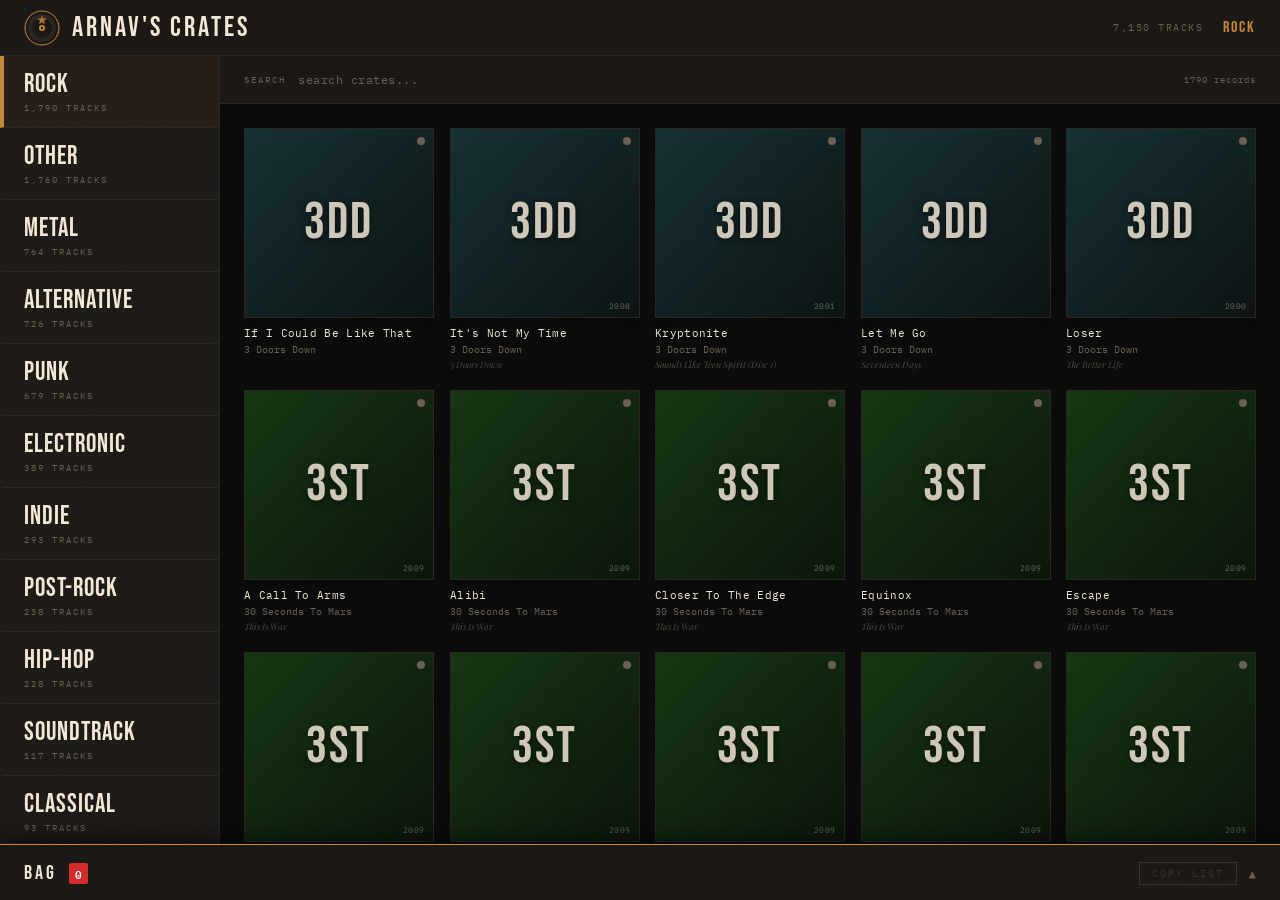
==== index.html @ 2bfa0163 "initial" ====
<!DOCTYPE html>
<html lang="en">
<head>
<meta charset="UTF-8">
<meta name="viewport" content="width=device-width, initial-scale=1.0">
<title>Arnav's Crates</title>
<link rel="preconnect" href="https://fonts.googleapis.com">
<link rel="preconnect" href="https://fonts.gstatic.com" crossorigin>
<link href="https://fonts.googleapis.com/css2?family=Bebas+Neue&family=IBM+Plex+Mono:ital,wght@0,400;0,500;0,600;1,400&family=Playfair+Display:ital@0;1&display=swap" rel="stylesheet">
<style>
*,*::before,*::after{box-sizing:border-box;margin:0;padding:0}
:root{
  --ink:#0A0A0A;
  --cream:#F2E8D5;
  --amber:#C8873A;
  --red:#D42B2B;
  --dust:#1A1714;
  --grid:#2A2520;
  --muted:#6B5F52;
  --green:#7A9E6B;
}
html,body{height:100%;overflow:hidden;background:var(--ink);color:var(--cream);font-family:'IBM Plex Mono',monospace}

/* Grain overlay */
body::before{
  content:'';position:fixed;inset:0;
  background-image:url("data:image/svg+xml,%3Csvg xmlns='http://www.w3.org/2000/svg' width='300' height='300'%3E%3Cfilter id='n'%3E%3CfeTurbulence type='fractalNoise' baseFrequency='0.75' numOctaves='4' stitchTiles='stitch'/%3E%3C/filter%3E%3Crect width='300' height='300' filter='url(%23n)' opacity='0.04'/%3E%3C/svg%3E");
  pointer-events:none;z-index:9999;opacity:.6;
}

/* LAYOUT */
#app{display:flex;flex-direction:column;height:100vh;overflow:hidden}

/* HEADER */
#header{
  height:56px;min-height:56px;
  display:flex;align-items:center;justify-content:space-between;
  padding:0 24px;border-bottom:1px solid var(--grid);
  background:var(--dust);z-index:10;flex-shrink:0;
}
#store-logo{display:flex;align-items:center;gap:12px}
#store-name{font-family:'Bebas Neue',sans-serif;font-size:28px;letter-spacing:3px;color:var(--cream);line-height:1}
#header-right{display:flex;align-items:center;gap:20px;font-size:10px;color:var(--muted);letter-spacing:1.5px;text-transform:uppercase}
#header-section{font-family:'Bebas Neue',sans-serif;font-size:16px;color:var(--amber);letter-spacing:2px}
#header-count{font-size:10px;color:var(--muted)}

/* BODY */
#body{display:flex;flex:1;overflow:hidden;min-height:0}

/* SIDEBAR */
#sidebar{
  width:220px;min-width:220px;
  background:var(--dust);border-right:1px solid var(--grid);
  overflow-y:auto;overflow-x:hidden;
  scrollbar-width:thin;scrollbar-color:var(--grid) transparent;
  flex-shrink:0;
}
#sidebar::-webkit-scrollbar{width:4px}
#sidebar::-webkit-scrollbar-thumb{background:var(--grid)}

.section-card{
  padding:16px 20px 14px;
  border-left:4px solid transparent;
  cursor:pointer;transition:all 0.15s ease;
  border-bottom:1px solid var(--grid);
  background-image:url("data:image/svg+xml,%3Csvg xmlns='http://www.w3.org/2000/svg' width='200' height='80'%3E%3Cfilter id='n'%3E%3CfeTurbulence type='fractalNoise' baseFrequency='0.9' numOctaves='3'/%3E%3C/filter%3E%3Crect width='200' height='80' filter='url(%23n)' opacity='0.025'/%3E%3C/svg%3E");
  opacity:0;transform:translateX(-12px);
}
.section-card.visible{opacity:1;transform:translateX(0);transition:opacity 0.25s ease,transform 0.25s ease,border-color 0.15s,box-shadow 0.15s,background 0.15s}
.section-card:hover{box-shadow:2px 0 12px rgba(0,0,0,.4);background:rgba(200,135,58,.04)}
.section-card.active{border-left-color:var(--amber);background:rgba(200,135,58,.06)}
.section-name{
  font-family:'Bebas Neue',sans-serif;
  font-size:clamp(18px,3vw,26px);
  line-height:1;color:var(--cream);
  letter-spacing:1px;word-break:break-all;
}
.section-count{
  font-size:9px;color:var(--muted);
  letter-spacing:2px;text-transform:uppercase;margin-top:4px;
  font-variant-numeric:tabular-nums;
}

/* MAIN */
#main{flex:1;display:flex;flex-direction:column;overflow:hidden;min-width:0}

/* SEARCH */
#search-bar{
  height:48px;min-height:48px;padding:0 24px;
  display:flex;align-items:center;gap:12px;
  border-bottom:1px solid var(--grid);background:var(--dust);flex-shrink:0;
}
#search-input{
  flex:1;background:transparent;border:none;outline:none;
  font-family:'IBM Plex Mono',monospace;font-size:12px;
  color:var(--cream);caret-color:var(--amber);
  letter-spacing:.5px;
}
#search-input::placeholder{color:var(--muted)}
#search-label{font-size:9px;color:var(--muted);letter-spacing:2px;text-transform:uppercase;flex-shrink:0}
#result-count{font-size:9px;color:var(--muted);letter-spacing:1px;flex-shrink:0}

/* GRID */
#grid-outer{flex:1;overflow-y:auto;overflow-x:hidden;scrollbar-width:thin;scrollbar-color:var(--grid) transparent}
#grid-outer::-webkit-scrollbar{width:4px}
#grid-outer::-webkit-scrollbar-thumb{background:var(--grid)}
#grid{
  display:grid;
  grid-template-columns:repeat(auto-fill,minmax(160px,1fr));
  gap:16px;padding:24px;
  transition:opacity 0.2s ease;
}
#grid.fading{opacity:0}

/* RECORD CARD */
.card{
  display:flex;flex-direction:column;cursor:pointer;
  transition:transform 0.15s ease;
  content-visibility:auto;contain-intrinsic-size:160px 210px;
}
.sleeve{
  width:100%;aspect-ratio:1/1;
  position:relative;overflow:hidden;
  border:1px solid var(--grid);
  box-shadow:0 2px 8px rgba(0,0,0,.5);
  transition:transform 0.15s ease,box-shadow 0.15s ease,border-color 0.15s ease;
}
.card:hover .sleeve{
  transform:translateY(-4px);
  box-shadow:0 8px 24px rgba(0,0,0,.7);
  border-color:var(--amber);
}
.card.selected .sleeve{
  border:2px solid var(--amber);
  box-shadow:0 0 16px rgba(200,135,58,.25);
}
.sleeve-bg{width:100%;height:100%;position:absolute;inset:0}
.sleeve-pattern{position:absolute;inset:0;opacity:.18}
.sleeve-initials{
  position:absolute;inset:0;
  display:flex;align-items:center;justify-content:center;
  font-family:'Bebas Neue',sans-serif;
  font-size:52px;color:rgba(242,232,213,.85);
  letter-spacing:2px;text-shadow:0 2px 8px rgba(0,0,0,.6);
  line-height:1;
}
.sleeve-year{
  position:absolute;bottom:6px;right:8px;
  font-family:'IBM Plex Mono',monospace;font-size:8px;
  color:rgba(242,232,213,.4);letter-spacing:.5px;
}
.quality-dot{
  position:absolute;top:8px;right:8px;
  width:8px;height:8px;border-radius:50%;
}
.selected-stamp{
  position:absolute;bottom:8px;left:8px;
  width:20px;height:20px;
  background:var(--amber);border-radius:50%;
  display:flex;align-items:center;justify-content:center;
  font-size:11px;color:var(--ink);font-weight:bold;
  opacity:0;transform:scale(0);transition:all 0.2s ease;
  box-shadow:0 1px 4px rgba(0,0,0,.4);
}
.card.selected .selected-stamp{opacity:1;transform:scale(1)}
.card-meta{padding:8px 0 4px}
.card-name{
  font-size:11px;color:var(--cream);
  white-space:nowrap;overflow:hidden;text-overflow:ellipsis;
  letter-spacing:.3px;line-height:1.4;
}
.card-artist{font-size:10px;color:var(--muted);white-space:nowrap;overflow:hidden;text-overflow:ellipsis;margin-top:2px}
.card-album{font-family:'Playfair Display',serif;font-style:italic;font-size:9px;color:var(--muted);white-space:nowrap;overflow:hidden;text-overflow:ellipsis;margin-top:2px;opacity:.7}

/* BAG TRAY */
#bag-tray{
  position:fixed;bottom:0;left:0;right:0;
  background:var(--dust);border-top:1px solid var(--amber);
  box-shadow:0 -4px 24px rgba(0,0,0,.6);
  transition:height 0.3s cubic-bezier(.4,0,.2,1);
  height:56px;z-index:100;
  display:flex;flex-direction:column;
}
#bag-tray.expanded{height:40vh;min-height:240px}
#bag-header{
  height:56px;min-height:56px;
  display:flex;align-items:center;justify-content:space-between;
  padding:0 24px;cursor:pointer;flex-shrink:0;
  user-select:none;
}
#bag-title{font-family:'Bebas Neue',sans-serif;font-size:20px;letter-spacing:3px;color:var(--cream)}
#bag-count-badge{
  background:var(--red);color:#fff;
  font-size:11px;border-radius:2px;padding:1px 6px;margin-left:8px;
  font-family:'IBM Plex Mono',monospace;font-weight:600;
  transition:transform .15s;
}
#bag-count-badge.bump{transform:scale(1.4)}
#bag-header-right{display:flex;align-items:center;gap:12px}
#copy-btn-header{
  font-family:'IBM Plex Mono',monospace;font-size:10px;
  letter-spacing:2px;text-transform:uppercase;
  border:1px solid var(--muted);color:var(--muted);
  background:transparent;padding:4px 12px;cursor:pointer;
  transition:all .15s;
}
#copy-btn-header:not(:disabled):hover{border-color:var(--amber);color:var(--amber)}
#copy-btn-header:disabled{opacity:.35;cursor:default}
#bag-expand-icon{color:var(--muted);font-size:12px;transition:transform .3s}
#bag-tray.expanded #bag-expand-icon{transform:rotate(180deg)}

#bag-body{
  flex:1;overflow:hidden;display:none;
  padding:0 24px 16px;gap:16px;
}
#bag-tray.expanded #bag-body{display:flex}
#bag-sleeves{display:flex;gap:10px;overflow-x:auto;overflow-y:hidden;align-items:flex-start;padding-bottom:4px;flex-shrink:0;scrollbar-width:thin;scrollbar-color:var(--grid) transparent}
#bag-sleeves::-webkit-scrollbar{height:3px}
#bag-sleeves::-webkit-scrollbar-thumb{background:var(--grid)}
.bag-mini{position:relative;flex-shrink:0;width:72px;height:72px;cursor:pointer}
.bag-mini-sleeve{width:72px;height:72px;border:1px solid var(--grid);position:relative;overflow:hidden}
.bag-mini-remove{
  position:absolute;top:-6px;right:-6px;
  width:18px;height:18px;border-radius:50%;
  background:var(--red);color:#fff;font-size:11px;
  display:flex;align-items:center;justify-content:center;
  cursor:pointer;z-index:2;font-weight:bold;line-height:1;
  opacity:0;transition:opacity .15s;
}
.bag-mini:hover .bag-mini-remove{opacity:1}
#bag-divider{width:1px;background:var(--grid);flex-shrink:0;margin:4px 0}
#bag-text-area{flex:1;overflow:hidden;display:flex;flex-direction:column;gap:12px;min-width:0}
#bag-preview{
  flex:1;overflow-y:auto;
  font-family:'IBM Plex Mono',monospace;font-size:10px;
  color:var(--muted);line-height:1.6;white-space:pre;
  scrollbar-width:thin;scrollbar-color:var(--grid) transparent;
}
#bag-preview::-webkit-scrollbar{width:3px}
#bag-preview::-webkit-scrollbar-thumb{background:var(--grid)}
#copy-btn-main{
  font-family:'Bebas Neue',sans-serif;font-size:18px;letter-spacing:3px;
  background:var(--amber);color:var(--ink);border:none;
  padding:10px 28px;cursor:pointer;
  transition:all .15s;flex-shrink:0;align-self:flex-start;
}
#copy-btn-main:hover{background:#d9942d;transform:translateY(-1px)}
#copy-btn-main.copied{background:#7A9E6B;color:#fff}

/* FLY ANIMATION */
.fly-clone{
  position:fixed;pointer-events:none;z-index:9998;
  border:1px solid var(--grid);overflow:hidden;
  transition:none;
}
@keyframes flyToBag{
  0%{opacity:1;transform:scale(1)}
  80%{opacity:.6}
  100%{opacity:0;transform:scale(.15)}
}

/* MOBILE */
@media(max-width:767px){
  #sidebar{
    width:100%;min-width:0;height:auto;
    display:flex;flex-direction:row;
    overflow-x:auto;overflow-y:hidden;
    border-right:none;border-bottom:1px solid var(--grid);
    min-height:unset;flex-shrink:0;
    scrollbar-width:none;
  }
  #sidebar::-webkit-scrollbar{display:none}
  #body{flex-direction:column}
  .section-card{
    padding:10px 16px;border-left:none;border-bottom:none;
    border-bottom:3px solid transparent;white-space:nowrap;flex-shrink:0;
  }
  .section-card.active{border-bottom-color:var(--amber);border-left:none}
  .section-name{font-size:14px}
  .section-count{display:none}
  #grid{grid-template-columns:repeat(2,1fr);gap:10px;padding:12px}
}

/* Scrollbar tray spacer */
#grid-spacer{height:72px}

/* Empty state */
#empty-state{
  display:none;padding:48px 24px;text-align:center;
  color:var(--muted);font-size:12px;letter-spacing:1px;
}
#empty-state.visible{display:block}
</style>
</head>
<body>
<div id="app">
  <header id="header">
    <div id="store-logo">
      <svg width="36" height="36" viewBox="0 0 36 36" fill="none" xmlns="http://www.w3.org/2000/svg">
        <circle cx="18" cy="18" r="17" fill="#1A1714" stroke="#C8873A" stroke-width="1"/>
        <circle cx="18" cy="18" r="12" fill="none" stroke="#2A2520" stroke-width="4"/>
        <circle cx="18" cy="18" r="3" fill="#C8873A"/>
        <circle cx="18" cy="18" r="1.2" fill="#0A0A0A"/>
        <path d="M18 5 L19.2 8.6 L23 8.6 L20 10.8 L21.2 14.4 L18 12.2 L14.8 14.4 L16 10.8 L13 8.6 L16.8 8.6 Z" fill="#C8873A" opacity="0.8"/>
      </svg>
      <span id="store-name">ARNAV'S CRATES</span>
    </div>
    <div id="header-right">
      <span id="header-count">7,150 tracks</span>
      <span id="header-section">ALL</span>
    </div>
  </header>
  <div id="body">
    <nav id="sidebar"></nav>
    <main id="main">
      <div id="search-bar">
        <span id="search-label">Search</span>
        <input id="search-input" type="text" placeholder="search crates..." autocomplete="off" spellcheck="false">
        <span id="result-count"></span>
      </div>
      <div id="grid-outer">
        <div id="grid"></div>
        <div id="empty-state">No records found.</div>
        <div id="grid-spacer"></div>
      </div>
    </main>
  </div>
</div>

<!-- BAG TRAY -->
<div id="bag-tray">
  <div id="bag-header">
    <div style="display:flex;align-items:center;gap:4px">
      <span id="bag-title">BAG</span>
      <span id="bag-count-badge">0</span>
    </div>
    <div id="bag-header-right">
      <button id="copy-btn-header" disabled>COPY LIST</button>
      <span id="bag-expand-icon">▲</span>
    </div>
  </div>
  <div id="bag-body">
    <div id="bag-sleeves"></div>
    <div id="bag-divider"></div>
    <div id="bag-text-area">
      <div id="bag-preview"></div>
      <button id="copy-btn-main">COPY TO CLIPBOARD</button>
    </div>
  </div>
</div>

<script>
const DATA = {"sections":["Rock","Other","Metal","Alternative","Punk","Electronic","Indie","Post-Rock","Hip-Hop","Soundtrack","Classical","Emo"],"tracks":[{"n":"1985 - Bowling for Soup","ar":null,"al":null,"g":"Other","y":null,"f":"MP3","d":193,"br":128000},{"n":"A Great Big World - I Don't Wanna Love Somebody Else","ar":null,"al":null,"g":"Other","y":null,"f":"MP3","d":166,"br":128000},{"n":"All American Rejects - Dirty Little Secret","ar":null,"al":null,"g":"Other","y":null,"f":"MP3","d":196,"br":128000},{"n":"Axwell - Ingrosso - Sun Is Shining","ar":null,"al":null,"g":"Other","y":null,"f":"MP3","d":250,"br":128000},{"n":"Back Against The Wall - Cage The Elephant","ar":null,"al":null,"g":"Other","y":null,"f":"MP3","d":228,"br":128000},{"n":"Ben Howard - Conrad","ar":null,"al":null,"g":"Other","y":null,"f":"MP3","d":361,"br":128000},{"n":"Ben Howard - Oats In The Water","ar":null,"al":null,"g":"Other","y":null,"f":"MP3","d":299,"br":128000},{"n":"Ben Howard - Promise","ar":null,"al":null,"g":"Other","y":null,"f":"MP3","d":329,"br":128000},{"n":"Birdy - The District Sleeps Alone Tonight","ar":null,"al":null,"g":"Other","y":null,"f":"MP3","d":284,"br":128000},{"n":"Blind Melon - No Rain","ar":null,"al":null,"g":"Other","y":null,"f":"MP3","d":219,"br":128000},{"n":"Blue Foundation - Eyes On Fire","ar":null,"al":null,"g":"Other","y":null,"f":"MP3","d":301,"br":128000},{"n":"Bombay Bicycle Club - Always Like This","ar":null,"al":null,"g":"Other","y":null,"f":"MP3","d":245,"br":128000},{"n":"Bon Iver - Perth","ar":null,"al":null,"g":"Other","y":null,"f":"MP3","d":262,"br":128000},{"n":"Brand New Day - Kodaline","ar":null,"al":null,"g":"Other","y":null,"f":"MP3","d":213,"br":128000},{"n":"Catfish and the Bottlemen - Homesick","ar":null,"al":null,"g":"Other","y":null,"f":"MP3","d":146,"br":128000},{"n":"Cold War Kids - First","ar":null,"al":null,"g":"Other","y":null,"f":"MP3","d":200,"br":128000},{"n":"Crystal Castles - Lovers Who Uncover","ar":null,"al":null,"g":"Other","y":null,"f":"MP3","d":312,"br":128000},{"n":"Daughter - Amsterdam","ar":null,"al":null,"g":"Other","y":null,"f":"MP3","d":243,"br":128000},{"n":"Daughter - Run","ar":null,"al":null,"g":"Other","y":null,"f":"MP3","d":245,"br":128000},{"n":"Daughter - Winter","ar":null,"al":null,"g":"Other","y":null,"f":"MP3","d":283,"br":128000},{"n":"Drew Holcomb And The Neighbors - Fire and Dynamite ft. Drew Holcomb And The Neighbors","ar":null,"al":null,"g":"Other","y":null,"f":"MP3","d":249,"br":128000},{"n":"Flake Music - Mieke","ar":null,"al":null,"g":"Other","y":null,"f":"MP3","d":171,"br":128000},{"n":"Habits (Stay High) - Tove Lo (Lyrics)","ar":null,"al":null,"g":"Other","y":null,"f":"MP3","d":205,"br":128000},{"n":"Here In Your Arms - Hellogoodbye","ar":null,"al":null,"g":"Other","y":null,"f":"MP3","d":239,"br":128000},{"n":"High Highs - Milan","ar":null,"al":null,"g":"Other","y":null,"f":"MP3","d":214,"br":128000},{"n":"High Highs - Open Season","ar":null,"al":null,"g":"Other","y":null,"f":"MP3","d":228,"br":128000},{"n":"Leagues - Walking Backwards","ar":null,"al":null,"g":"Other","y":null,"f":"MP3","d":247,"br":128000},{"n":"Lifehouse - You and Me","ar":null,"al":null,"g":"Other","y":null,"f":"MP3","d":195,"br":128000},{"n":"London Grammar -Hey Now","ar":null,"al":null,"g":"Other","y":null,"f":"MP3","d":211,"br":128000},{"n":"Longest Night-Howie Day","ar":null,"al":null,"g":"Other","y":null,"f":"MP3","d":215,"br":128000},{"n":"Low Roar - Phantoms","ar":null,"al":null,"g":"Other","y":null,"f":"MP3","d":363,"br":128000},{"n":"M83 - Ok Pal","ar":null,"al":null,"g":"Other","y":null,"f":"MP3","d":238,"br":128000},{"n":"Milky Chance - Fairytale","ar":null,"al":null,"g":"Other","y":null,"f":"MP3","d":261,"br":128000},{"n":"Ocean Wide -The Afters","ar":null,"al":null,"g":"Other","y":null,"f":"MP3","d":270,"br":128000},{"n":"Passenger - Circles","ar":null,"al":null,"g":"Other","y":null,"f":"MP3","d":193,"br":128000},{"n":"Placebo - Running Up That Hill","ar":null,"al":null,"g":"Other","y":null,"f":"MP3","d":297,"br":128000},{"n":"Soulja Boy Tell 'Em - Crank That (Travis Barker Rock Remix)","ar":null,"al":null,"g":"Other","y":null,"f":"MP3","d":243,"br":128000},{"n":"Sufjan Stevens - Casimir Pulaski Day","ar":null,"al":null,"g":"Other","y":null,"f":"MP3","d":520,"br":128000},{"n":"Sufjan Stevens - For the Widows in Paradise, for the Fatherless in Ypsilanti","ar":null,"al":null,"g":"Other","y":null,"f":"MP3","d":238,"br":128000},{"n":"The Paper Kites - Bloom","ar":null,"al":null,"g":"Other","y":null,"f":"MP3","d":210,"br":128000},{"n":"Time After Time-Angus And Julia Stone","ar":null,"al":null,"g":"Other","y":null,"f":"MP3","d":277,"br":128000},{"n":"Vancouver Sleep Clinic - Collapse","ar":null,"al":null,"g":"Other","y":null,"f":"MP3","d":221,"br":128000},{"n":"Warning Sign - Coldplay","ar":null,"al":null,"g":"Other","y":null,"f":"MP3","d":331,"br":128000},{"n":"Anti-Coke Ganpati - IN-V14-11-00332","ar":"01","al":null,"g":"Other","y":null,"f":"MP3","d":286,"br":187270},{"n":"Oil - IN-V14-11-00333","ar":"02","al":null,"g":"Other","y":null,"f":"MP3","d":204,"br":183795},{"n":"March - IN-V14-11-00334","ar":"03","al":null,"g":"Other","y":null,"f":"MP3","d":217,"br":199971},{"n":"Sweet Smile Driving - IN-V14-11-00335","ar":"04","al":null,"g":"Other","y":null,"f":"MP3","d":237,"br":182627},{"n":"Swimmer - IN-V14-11-00336","ar":"05","al":null,"g":"Other","y":null,"f":"MP3","d":218,"br":186267},{"n":"I Become I - IN-V14-11-00337","ar":"06","al":null,"g":"Other","y":null,"f":"MP3","d":210,"br":188913},{"n":"Try - IN-V14-11-00338","ar":"07","al":null,"g":"Other","y":null,"f":"MP3","d":228,"br":169002},{"n":"Clone - IN-V14-11-00339","ar":"08","al":null,"g":"Other","y":null,"f":"MP3","d":213,"br":170323},{"n":"Hilltop - IN-V14-11-00340","ar":"09","al":null,"g":"Other","y":null,"f":"MP3","d":236,"br":185025},{"n":"Racing Away","ar":"1 Giant Leap","al":"The Karma Collection Disc 2","g":"Electronic","y":2002,"f":"MP3","d":353,"br":175919},{"n":"Away From The Sun","ar":"3 Doors Down","al":"Away From The Sun","g":"Other","y":null,"f":"MP3","d":235,"br":128000},{"n":"Be Like That","ar":"3 Doors Down","al":"The Better Life","g":"Soundtrack","y":null,"f":"MP3","d":265,"br":128000},{"n":"Better Life","ar":"3 Doors Down","al":"The Better Life","g":"Other","y":null,"f":"MP3","d":187,"br":128000},{"n":"By My Side","ar":"3 Doors Down","al":"The Better Life","g":"Other","y":null,"f":"MP3","d":196,"br":128000},{"n":"Changes","ar":"3 Doors Down","al":"Away From The Sun","g":"Other","y":null,"f":"MP3","d":238,"br":128000},{"n":"Dangerous Game","ar":"3 Doors Down","al":"Away From The Sun","g":"Other","y":null,"f":"MP3","d":218,"br":128000},{"n":"Down Poison","ar":"3 Doors Down","al":"The Better Life","g":"Other","y":null,"f":"MP3","d":262,"br":128000},{"n":"Duck And Run","ar":"3 Doors Down","al":"The Better Life","g":"Other","y":null,"f":"MP3","d":230,"br":128000},{"n":"Going Down In Flames","ar":"3 Doors Down","al":"Away From The Sun","g":"Other","y":null,"f":"MP3","d":210,"br":128000},{"n":"Here By Me","ar":"3 Doors Down","al":null,"g":"Other","y":null,"f":"MP3","d":227,"br":213042},{"n":"Here Without You","ar":"3 Doors Down","al":"Away From The Sun","g":"Other","y":null,"f":"MP3","d":240,"br":128000},{"n":"I Feel You","ar":"3 Doors Down","al":"Away From The Sun","g":"Other","y":null,"f":"MP3","d":249,"br":128000},{"n":"I Had A Bad Day Again","ar":"3 Doors Down","al":null,"g":"Other","y":null,"f":"MP3","d":195,"br":128000},{"n":"If I Could Be Like That","ar":"3 Doors Down","al":null,"g":"Rock","y":null,"f":"MP3","d":267,"br":96000},{"n":"It's Not My Time","ar":"3 Doors Down","al":"3 Doors Down","g":"Rock","y":2008,"f":"MP3","d":243,"br":128000},{"n":"Kryptonite","ar":"3 Doors Down","al":"Sounds Like Teen Spirit (Disc 1)","g":"Rock","y":2001,"f":"MP3","d":236,"br":193190},{"n":"Let Me Go","ar":"3 Doors Down","al":"Seventeen Days","g":"Rock","y":null,"f":"MP3","d":235,"br":192000},{"n":"Life Of My Own","ar":"3 Doors Down","al":"The Better Life","g":"Other","y":null,"f":"MP3","d":238,"br":128000},{"n":"Loser","ar":"3 Doors Down","al":"The Better Life","g":"Rock","y":2000,"f":"MP3","d":264,"br":128000},{"n":"Not Enough","ar":"3 Doors Down","al":"The Better Life","g":"Other","y":null,"f":"MP3","d":194,"br":128000},{"n":"Running Out Of Days","ar":"3 Doors Down","al":"Away From The Sun","g":"Other","y":null,"f":"MP3","d":213,"br":128000},{"n":"Sarah Yellin'","ar":"3 Doors Down","al":"Away From The Sun","g":"Other","y":null,"f":"MP3","d":199,"br":128000},{"n":"Smack","ar":"3 Doors Down","al":"The Better Life","g":"Other","y":null,"f":"MP3","d":149,"br":128000},{"n":"So I Need You","ar":"3 Doors Down","al":"The Better Life","g":"Other","y":null,"f":"MP3","d":230,"br":128000},{"n":"Story Of a Girl","ar":"3 Doors Down","al":null,"g":"Other","y":null,"f":"MP3","d":195,"br":128000},{"n":"The Road I'm On","ar":"3 Doors Down","al":"Away From The Sun","g":"Other","y":null,"f":"MP3","d":241,"br":128000},{"n":"This Time","ar":"3 Doors Down","al":"Away From The Sun","g":"Other","y":null,"f":"MP3","d":318,"br":128000},{"n":"Ticket To Heaven","ar":"3 Doors Down","al":"Away From The Sun","g":"Other","y":null,"f":"MP3","d":209,"br":128000},{"n":"When I'm Gone","ar":"3 Doors Down","al":"Away From The Sun","g":"Other","y":null,"f":"MP3","d":257,"br":128000},{"n":"A Call To Arms","ar":"30 Seconds To Mars","al":"This Is War","g":"Rock","y":2009,"f":"MP3","d":342,"br":160000},{"n":"Alibi","ar":"30 Seconds To Mars","al":"This Is War","g":"Rock","y":2009,"f":"MP3","d":359,"br":160000},{"n":"Birth","ar":"30 Seconds to Mars","al":"Love Lust Faith + Dreams","g":"Alternative","y":2013,"f":"MP3","d":127,"br":193562},{"n":"Bright Lights","ar":"30 Seconds to Mars","al":"Love Lust Faith + Dreams","g":"Alternative","y":2013,"f":"MP3","d":291,"br":181450},{"n":"Buddha For Mary","ar":"30 Seconds To Mars","al":"30 Seconds To Mars","g":"Alternative","y":2002,"f":"MP3","d":345,"br":320000},{"n":"Capricorn (A Brand New Name)","ar":"30 Seconds To Mars","al":"30 Seconds To Mars","g":"Alternative","y":2002,"f":"MP3","d":233,"br":320000},{"n":"City of Angels","ar":"30 Seconds to Mars","al":"Love Lust Faith + Dreams","g":"Alternative","y":2013,"f":"MP3","d":302,"br":185749},{"n":"Closer To The Edge","ar":"30 Seconds To Mars","al":"This Is War","g":"Rock","y":2009,"f":"MP3","d":273,"br":160000},{"n":"Conquistador","ar":"30 Seconds to Mars","al":"Love Lust Faith + Dreams","g":"Alternative","y":2013,"f":"MP3","d":192,"br":189799},{"n":"Convergence","ar":"30 Seconds to Mars","al":"Love Lust Faith + Dreams","g":"Alternative","y":2013,"f":"MP3","d":120,"br":184977},{"n":"Depuis le Début","ar":"30 Seconds to Mars","al":"Love Lust Faith + Dreams","g":"Alternative","y":2013,"f":"MP3","d":153,"br":193852},{"n":"Do or Die","ar":"30 Seconds to Mars","al":"Love Lust Faith + Dreams","g":"Alternative","y":2013,"f":"MP3","d":247,"br":178959},{"n":"Echelon","ar":"30 Seconds To Mars","al":"30 Seconds To Mars","g":"Alternative","y":2002,"f":"MP3","d":349,"br":320000},{"n":"Edge Of The Earth","ar":"30 Seconds To Mars","al":"30 Seconds To Mars","g":"Alternative","y":2002,"f":"MP3","d":277,"br":320000},{"n":"End of All Days","ar":"30 Seconds to Mars","al":"Love Lust Faith + Dreams","g":"Alternative","y":2013,"f":"MP3","d":286,"br":190202},{"n":"End Of The Beginning","ar":"30 Seconds To Mars","al":"30 Seconds To Mars","g":"Alternative","y":2002,"f":"MP3","d":279,"br":320000},{"n":"Equinox","ar":"30 Seconds To Mars","al":"This Is War","g":"Rock","y":2009,"f":"MP3","d":266,"br":160000},{"n":"Escape","ar":"30 Seconds To Mars","al":"This Is War","g":"Rock","y":2009,"f":"MP3","d":143,"br":160000},{"n":"Fallen","ar":"30 Seconds To Mars","al":"30 Seconds To Mars","g":"Alternative","y":2002,"f":"MP3","d":299,"br":320000},{"n":"Hurricane","ar":"30 Seconds To Mars","al":"This Is War","g":"Rock","y":2009,"f":"MP3","d":372,"br":160000},{"n":"Hurricane (MTV Unplugged)","ar":"30 Seconds To Mars","al":"2002-2013","g":"Other","y":null,"f":"MP3","d":null,"br":null},{"n":"Kings And Queens","ar":"30 Seconds To Mars","al":"This Is War","g":"Rock","y":2009,"f":"MP3","d":347,"br":273223},{"n":"Night Of The Hunter","ar":"30 Seconds To Mars","al":"This Is War","g":"Rock","y":2009,"f":"MP3","d":340,"br":160000},{"n":"Night Of The Hunter (Flood Remix)","ar":"30 Seconds To Mars","al":"This Is War","g":"Rock","y":2009,"f":"MP3","d":291,"br":192000},{"n":"Northern Lights","ar":"30 Seconds to Mars","al":"Love Lust Faith + Dreams","g":"Alternative","y":2013,"f":"MP3","d":284,"br":181625},{"n":"Oblivion","ar":"30 Seconds To Mars","al":"30 Seconds To Mars","g":"Alternative","y":2002,"f":"MP3","d":209,"br":320000},{"n":"Pyres of Varanasi","ar":"30 Seconds to Mars","al":"Love Lust Faith + Dreams","g":"Alternative","y":2013,"f":"MP3","d":192,"br":192553},{"n":"Search & Destroy","ar":"30 Seconds To Mars","al":"This Is War","g":"Rock","y":2009,"f":"MP3","d":337,"br":160000},{"n":"Stranger In A Strange Land","ar":"30 Seconds To Mars","al":"This Is War","g":"Rock","y":2009,"f":"MP3","d":413,"br":160000},{"n":"The Mission","ar":"30 Seconds To Mars","al":"30 Seconds To Mars","g":"Alternative","y":2002,"f":"MP3","d":244,"br":320000},{"n":"The Race","ar":"30 Seconds to Mars","al":"Love Lust Faith + Dreams","g":"Alternative","y":2013,"f":"MP3","d":220,"br":187287},{"n":"This Is War","ar":"30 Seconds To Mars","al":"This Is War","g":"Rock","y":2009,"f":"MP3","d":327,"br":160000},{"n":"Up In The Air","ar":"30 Seconds to Mars","al":"Love Lust Faith + Dreams","g":"Alternative","y":2013,"f":"MP3","d":275,"br":189145},{"n":"Welcome To The Universe","ar":"30 Seconds To Mars","al":"30 Seconds To Mars","g":"Alternative","y":2002,"f":"MP3","d":160,"br":320000},{"n":"Year Zero","ar":"30 Seconds To Mars","al":"30 Seconds To Mars","g":"Alternative","y":2002,"f":"MP3","d":474,"br":320000},{"n":"1958 (Live at the Capitol)","ar":"A Day to Remember","al":"For Those Who Have Heart (Re-Release) (Bonus DVD)","g":"Punk","y":2008,"f":"MP3","d":255,"br":256000},{"n":"2nd Sucks","ar":"A Day to Remember","al":"What Separates Me from You","g":"Punk","y":2010,"f":"MP3","d":147,"br":320000},{"n":"A 2nd Glance","ar":"A Day to Remember","al":"Old Record (And Their Name Was Treason Re-Release)","g":"Punk","y":2008,"f":"MP3","d":173,"br":320000},{"n":"A Second Glance","ar":"A Day to Remember","al":"And Their Name Was Treason","g":"Punk","y":2005,"f":"MP3","d":173,"br":320000},{"n":"A Shot in the Dark","ar":"A Day to Remember","al":"For Those Who Have Heart","g":"Punk","y":2007,"f":"MP3","d":232,"br":320000},{"n":"A Shot in the Dark (Live at the Capitol)","ar":"A Day to Remember","al":"For Those Who Have Heart (Re-Release) (Bonus DVD)","g":"Punk","y":2008,"f":"MP3","d":251,"br":256000},{"n":"A Shot in the Dark (Live in Switzerland)","ar":"A Day to Remember","al":"Homesick (Special Edition Bonus Tracks)","g":"Punk","y":2009,"f":"MP3","d":263,"br":295869},{"n":"All I Want","ar":"A Day to Remember","al":"What Separates Me from You","g":"Punk","y":2010,"f":"MP3","d":202,"br":320000},{"n":"All Signs Point to Lauderdale","ar":"A Day to Remember","al":"What Separates Me from You","g":"Punk","y":2010,"f":"MP3","d":197,"br":320000},{"n":"Another Song About the Weekend (Acoustic)","ar":"A Day to Remember","al":"Homesick (Deluxe Edition Bonus Tracks)","g":"Punk","y":2009,"f":"MP3","d":222,"br":320000},{"n":"Another Song for the Weekend","ar":"A Day to Remember","al":"Homesick","g":"Punk","y":2009,"f":"MP3","d":225,"br":320000},{"n":"Better Off This Way","ar":"A Day to Remember","al":"What Separates Me from You","g":"Punk","y":2010,"f":"MP3","d":206,"br":320000},{"n":"Casablanca Sucked Anyways","ar":"A Day to Remember","al":"And Their Name Was Treason","g":"Punk","y":2005,"f":"MP3","d":177,"br":320000},{"n":"Colder Than My Heart, If You Can Imagine","ar":"A Day to Remember","al":"For Those Who Have Heart","g":"Punk","y":2007,"f":"MP3","d":243,"br":320000},{"n":"Fast Forward to 2012","ar":"A Day to Remember","al":"For Those Who Have Heart","g":"Punk","y":2007,"f":"MP3","d":93,"br":320000},{"n":"Fast Forward to 2012 (Live at the Capitol)","ar":"A Day to Remember","al":"For Those Who Have Heart (Re-Release) (Bonus DVD)","g":"Punk","y":2008,"f":"MP3","d":147,"br":256000},{"n":"Fast Forward to 2012 (Live in Switzerland)","ar":"A Day to Remember","al":"Homesick (Special Edition Bonus Tracks)","g":"Punk","y":2009,"f":"MP3","d":106,"br":301090},{"n":"Fast Forward to 2012 (Live in Tucson, AZ)","ar":"A Day to Remember","al":"Homesick (Bonus DVD)","g":"Punk","y":2009,"f":"MP3","d":104,"br":134869},{"n":"Have Faith in Me","ar":"A Day to Remember","al":"Homesick","g":"Punk","y":2009,"f":"MP3","d":188,"br":320000},{"n":"Heart Less","ar":"A Day to Remember","al":"Old Record (And Their Name Was Treason Re-Release)","g":"Punk","y":2008,"f":"MP3","d":173,"br":320000},{"n":"Heartless","ar":"A Day to Remember","al":"And Their Name Was Treason","g":"Punk","y":2005,"f":"MP3","d":165,"br":320000},{"n":"Heartless (Live at the Capitol)","ar":"A Day to Remember","al":"For Those Who Have Heart (Re-Release) (Bonus DVD)","g":"Punk","y":2008,"f":"MP3","d":174,"br":256000},{"n":"Here's to the Past","ar":"A Day to Remember","al":"For Those Who Have Heart","g":"Punk","y":2007,"f":"MP3","d":239,"br":320000},{"n":"Holdin' It Down for the Underground","ar":"A Day to Remember","al":"Homesick","g":"Punk","y":2009,"f":"MP3","d":203,"br":320000},{"n":"Homesick","ar":"A Day to Remember","al":"Homesick","g":"Punk","y":2009,"f":"MP3","d":236,"br":320000},{"n":"Homesick (Acoustic)","ar":"A Day to Remember","al":"Homesick (Deluxe Edition Bonus Tracks)","g":"Punk","y":2009,"f":"MP3","d":247,"br":320000},{"n":"I Heard It's the Softest Thing Ever","ar":"A Day to Remember","al":"For Those Who Have Heart","g":"Punk","y":2007,"f":"MP3","d":246,"br":320000},{"n":"I'm Made of Wax, Larry, What Are You Made Of?","ar":"A Day to Remember","al":"Homesick","g":"Punk","y":2009,"f":"MP3","d":180,"br":320000},{"n":"I'm Made of Wax, Larry, What Are You Made Of? (Live In Switzerland)","ar":"A Day to Remember","al":"Homesick (Special Edition Bonus Tracks)","g":"Punk","y":2009,"f":"MP3","d":200,"br":292541},{"n":"I'm Made of Wax, Larry, What Are You Made Of? (Live in Ventura, CA)","ar":"A Day to Remember","al":"Homesick (Bonus DVD)","g":"Punk","y":2009,"f":"MP3","d":195,"br":126452},{"n":"If I Leave","ar":"A Day to Remember","al":"What Separates Me from You","g":"Punk","y":2010,"f":"MP3","d":204,"br":320000},{"n":"If It Means a Lot to You","ar":"A Day to Remember","al":"Homesick","g":"Punk","y":2009,"f":"MP3","d":243,"br":320000},{"n":"If Looks Could Kill","ar":"A Day to Remember","al":"And Their Name Was Treason","g":"Punk","y":2005,"f":"MP3","d":198,"br":320000},{"n":"Intro","ar":"A Day to Remember","al":"And Their Name Was Treason","g":"Punk","y":2005,"f":"MP3","d":42,"br":320000},{"n":"Intro '05","ar":"A Day to Remember","al":"Old Record (And Their Name Was Treason Re-Release)","g":"Punk","y":2008,"f":"MP3","d":35,"br":320000},{"n":"It's Complicated","ar":"A Day to Remember","al":"What Separates Me from You","g":"Punk","y":2010,"f":"MP3","d":177,"br":320000},{"n":"Monument","ar":"A Day to Remember","al":"For Those Who Have Heart","g":"Punk","y":2007,"f":"MP3","d":228,"br":320000},{"n":"Monument (Live at the Capitol)","ar":"A Day to Remember","al":"For Those Who Have Heart (Re-Release) (Bonus DVD)","g":"Punk","y":2008,"f":"MP3","d":228,"br":256000},{"n":"Mr. Highway's Thinking About the End","ar":"A Day to Remember","al":"Homesick","g":"Punk","y":2009,"f":"MP3","d":255,"br":320000},{"n":"Mr. Highway's Thinking About the End (Live in Switzerland)","ar":"A Day to Remember","al":"Homesick (Special Edition Bonus Tracks)","g":"Punk","y":2009,"f":"MP3","d":238,"br":283821},{"n":"Mr. Highway's Thinking About the End (Live in Ventura, CA)","ar":"A Day to Remember","al":"Homesick (Bonus DVD)","g":"Punk","y":2009,"f":"MP3","d":229,"br":128618},{"n":"My Life for Hire","ar":"A Day to Remember","al":"Homesick","g":"Punk","y":2009,"f":"MP3","d":213,"br":320000},{"n":"My Life for Hire (Live in Las Vegas, NV)","ar":"A Day to Remember","al":"Homesick (Bonus DVD)","g":"Punk","y":2009,"f":"MP3","d":205,"br":168545},{"n":"My Life for Hire (Live in Switzerland)","ar":"A Day to Remember","al":"Homesick (Special Edition Bonus Tracks)","g":"Punk","y":2009,"f":"MP3","d":217,"br":302857},{"n":"Nineteen Fifty Eight","ar":"A Day to Remember","al":"Old Record (And Their Name Was Treason Re-Release)","g":"Punk","y":2008,"f":"MP3","d":277,"br":320000},{"n":"NJ Legion Iced Tea","ar":"A Day to Remember","al":"Homesick","g":"Punk","y":2009,"f":"MP3","d":211,"br":320000},{"n":"Out of Time","ar":"A Day to Remember","al":"What Separates Me from You","g":"Punk","y":2010,"f":"MP3","d":206,"br":320000},{"n":"Over My Head (Cable Car)","ar":"A Day to Remember","al":"Attack of the Killer B-Sides (EP)","g":"Punk","y":2010,"f":"MP3","d":211,"br":256000},{"n":"Right Where You Want Me to Be","ar":"A Day to Remember","al":"Attack of the Killer B-Sides (EP)","g":"Punk","y":2010,"f":"MP3","d":222,"br":256000},{"n":"Show 'Em the Ropes","ar":"A Day to Remember","al":"For Those Who Have Heart","g":"Punk","y":2007,"f":"MP3","d":203,"br":320000},{"n":"Since U Been Gone","ar":"A Day to Remember","al":"For Those Who Have Heart (Re-Release)","g":"Punk","y":2008,"f":"MP3","d":198,"br":320000},{"n":"Since U Been Gone (Live at the Capitol)","ar":"A Day to Remember","al":"For Those Who Have Heart (Re-Release) (Bonus DVD)","g":"Punk","y":2008,"f":"MP3","d":186,"br":256000},{"n":"Since You Been Gone","ar":"A Day to Remember","al":"Attack of the Killer B-Sides (EP)","g":"Punk","y":2010,"f":"MP3","d":198,"br":256000},{"n":"Sound the Alarm","ar":"A Day to Remember","al":"And Their Name Was Treason","g":"Punk","y":2005,"f":"MP3","d":109,"br":320000},{"n":"Sound the Alarm v.2.0","ar":"A Day to Remember","al":"Old Record (And Their Name Was Treason Re-Release)","g":"Punk","y":2008,"f":"MP3","d":108,"br":320000},{"n":"Speak of the Devil","ar":"A Day to Remember","al":"For Those Who Have Heart","g":"Punk","y":2007,"f":"MP3","d":203,"br":320000},{"n":"Start the Shooting","ar":"A Day to Remember","al":"For Those Who Have Heart","g":"Punk","y":2007,"f":"MP3","d":284,"br":320000},{"n":"Sticks & Bricks","ar":"A Day to Remember","al":"What Separates Me from You","g":"Punk","y":2010,"f":"MP3","d":196,"br":320000},{"n":"The Danger in Starting a Fire","ar":"A Day to Remember","al":"For Those Who Have Heart","g":"Punk","y":2007,"f":"MP3","d":182,"br":320000},{"n":"The Danger in Starting a Fire (Live at the Capitol)","ar":"A Day to Remember","al":"For Those Who Have Heart (Re-Release) (Bonus DVD)","g":"Punk","y":2008,"f":"MP3","d":177,"br":256000},{"n":"The Danger in Starting a Fire (Live in Orlando, FL)","ar":"A Day to Remember","al":"Homesick (Bonus DVD)","g":"Punk","y":2009,"f":"MP3","d":211,"br":115931},{"n":"The Danger in Starting a Fire (Live In Switzerland)","ar":"A Day to Remember","al":"Homesick (Special Edition Bonus Tracks)","g":"Punk","y":2009,"f":"MP3","d":236,"br":283316},{"n":"The Downfall of Us All","ar":"A Day to Remember","al":"Homesick","g":"Punk","y":2009,"f":"MP3","d":209,"br":320000},{"n":"The Downfall of Us All (Live in San Fransisco, CA)","ar":"A Day to Remember","al":"Homesick (Bonus DVD)","g":"Punk","y":2009,"f":"MP3","d":236,"br":131242},{"n":"The Downfall of Us All (Live in Switzerland)","ar":"A Day to Remember","al":"Homesick (Special Edition Bonus Tracks)","g":"Punk","y":2009,"f":"MP3","d":235,"br":296533},{"n":"The Plot to Bomb the Panhandle","ar":"A Day to Remember","al":"For Those Who Have Heart","g":"Punk","y":2007,"f":"MP3","d":243,"br":320000},{"n":"The Plot to Bomb the Panhandle (Live at the Capitol)","ar":"A Day to Remember","al":"For Those Who Have Heart (Re-Release) (Bonus DVD)","g":"Punk","y":2008,"f":"MP3","d":268,"br":256000},{"n":"The Plot to Bomb the Panhandle (Live in Switzerland)","ar":"A Day to Remember","al":"Homesick (Special Edition Bonus Tracks)","g":"Punk","y":2009,"f":"MP3","d":284,"br":300162},{"n":"The Price We Pay","ar":"A Day to Remember","al":"For Those Who Have Heart","g":"Punk","y":2007,"f":"MP3","d":163,"br":320000},{"n":"This Is the House That Doubt Built","ar":"A Day to Remember","al":"What Separates Me from You","g":"Punk","y":2010,"f":"MP3","d":210,"br":320000},{"n":"U Had Me @ Hello","ar":"A Day to Remember","al":"Old Record (And Their Name Was Treason Re-Release)","g":"Punk","y":2008,"f":"MP3","d":274,"br":320000},{"n":"U Should Have Killed Me When U Had the Chance","ar":"A Day to Remember","al":"Old Record (And Their Name Was Treason Re-Release)","g":"Punk","y":2008,"f":"MP3","d":213,"br":320000},{"n":"Welcome to the Family","ar":"A Day to Remember","al":"Homesick","g":"Punk","y":2009,"f":"MP3","d":179,"br":320000},{"n":"Why Walk on Water When We've Got Boats","ar":"A Day to Remember","al":"For Those Who Have Heart (Re-Release)","g":"Punk","y":2008,"f":"MP3","d":114,"br":320000},{"n":"Why Walk On Water When We've Got Boats (Live at the Capitol)","ar":"A Day to Remember","al":"For Those Who Have Heart (Re-Release) (Bonus DVD)","g":"Punk","y":2008,"f":"MP3","d":120,"br":256000},{"n":"You Already Know What You Are","ar":"A Day to Remember","al":"Homesick","g":"Punk","y":2009,"f":"MP3","d":87,"br":320000},{"n":"You Be Tails, I'll Be Sonic","ar":"A Day to Remember","al":"What Separates Me from You","g":"Punk","y":2010,"f":"MP3","d":227,"br":320000},{"n":"You Had Me at Hello","ar":"A Day to Remember","al":"And Their Name Was Treason","g":"Punk","y":2005,"f":"MP3","d":269,"br":320000},{"n":"You Should Have Killed Me When You Had the Chance","ar":"A Day to Remember","al":"And Their Name Was Treason","g":"Punk","y":2005,"f":"MP3","d":214,"br":320000},{"n":"You Should Have Killed Me When You Had the Chance (Live in Switzerland)","ar":"A Day to Remember","al":"Homesick (Special Edition Bonus Tracks)","g":"Punk","y":2009,"f":"MP3","d":219,"br":297569},{"n":"You Should've Killed Me When You Had the Chance","ar":"A Day to Remember","al":"For Those Who Have Heart (Re-Release)","g":"Punk","y":2008,"f":"MP3","d":220,"br":320000},{"n":"You Should've Killed Me When You Had the Chance (Live at the Capitol)","ar":"A Day to Remember","al":"For Those Who Have Heart (Re-Release) (Bonus DVD)","g":"Punk","y":2008,"f":"MP3","d":225,"br":256000},{"n":"Your Way with Words is Through Silence","ar":"A Day to Remember","al":"And Their Name Was Treason","g":"Punk","y":2005,"f":"MP3","d":233,"br":320000},{"n":"A Stranger","ar":"A Perfect Circle","al":"Thirteenth Step","g":"Metal","y":2003,"f":"MP3","d":192,"br":192000},{"n":"Annihilation","ar":"A Perfect Circle","al":"eMOTIVe","g":"Metal","y":2004,"f":"MP3","d":787,"br":32000},{"n":"Blue","ar":"A Perfect Circle","al":"Thirteenth Step","g":"Metal","y":2003,"f":"MP3","d":253,"br":192000},{"n":"Breña","ar":"A Perfect Circle","al":"Mer de Noms","g":"Metal","y":2000,"f":"MP3","d":264,"br":128000},{"n":"Counting Bodies Like Sheep to the Rhythm of the War Drums","ar":"A Perfect Circle","al":"eMOTIVe","g":"Metal","y":2004,"f":"MP3","d":401,"br":192000},{"n":"Crimes","ar":"A Perfect Circle","al":"Thirteenth Step","g":"Metal","y":2003,"f":"MP3","d":154,"br":192000},{"n":"Fiddle and the Drum","ar":"A Perfect Circle","al":"eMOTIVe","g":"Metal","y":2004,"f":"MP3","d":1070,"br":32000},{"n":"Freedom of Choice","ar":"A Perfect Circle","al":"eMOTIVe","g":"Metal","y":2004,"f":"MP3","d":1230,"br":32000},{"n":"Gimmie Gimmie Gimmie","ar":"A Perfect Circle","al":"eMOTIVe","g":"Metal","y":2004,"f":"MP3","d":1015,"br":32000},{"n":"Gravity","ar":"A Perfect Circle","al":"Thirteenth Step","g":"Metal","y":2003,"f":"MP3","d":306,"br":192000},{"n":"Imagine","ar":"A Perfect Circle","al":"eMOTIVe","g":"Metal","y":2004,"f":"MP3","d":1932,"br":32000},{"n":"Judith","ar":"A Perfect Circle","al":"Mer de Noms","g":"Metal","y":2000,"f":"MP3","d":247,"br":128000},{"n":"Let's Have a War","ar":"A Perfect Circle","al":"eMOTIVe","g":"Metal","y":2004,"f":"MP3","d":1565,"br":32000},{"n":"Lullaby","ar":"A Perfect Circle","al":"Thirteenth Step","g":"Metal","y":2003,"f":"MP3","d":121,"br":192000},{"n":"Magdalena","ar":"A Perfect Circle","al":"Mer de Noms","g":"Metal","y":2000,"f":"MP3","d":246,"br":128000},{"n":"Orestes","ar":"A Perfect Circle","al":"Mer de Noms","g":"Metal","y":2000,"f":"MP3","d":288,"br":128000},{"n":"Over","ar":"A Perfect Circle","al":"Mer de Noms","g":"Metal","y":2000,"f":"MP3","d":143,"br":128000},{"n":"Passive","ar":"A Perfect Circle","al":"eMOTIVe","g":"Metal","y":2004,"f":"MP3","d":1568,"br":32000},{"n":"Peace Love and Understanding","ar":"A Perfect Circle","al":"eMOTIVe","g":"Metal","y":2004,"f":"MP3","d":1971,"br":32000},{"n":"People Are People","ar":"A Perfect Circle","al":"eMOTIVe","g":"Metal","y":2004,"f":"MP3","d":1307,"br":32000},{"n":"Pet","ar":"A Perfect Circle","al":"Thirteenth Step","g":"Metal","y":2003,"f":"MP3","d":274,"br":192000},{"n":"Renholdër","ar":"A Perfect Circle","al":"Mer de Noms","g":"Metal","y":2000,"f":"MP3","d":144,"br":128000},{"n":"Rose","ar":"A Perfect Circle","al":"Mer de Noms","g":"Metal","y":2000,"f":"MP3","d":206,"br":128000},{"n":"Sleeping Beauty","ar":"A Perfect Circle","al":"Mer de Noms","g":"Metal","y":2000,"f":"MP3","d":250,"br":128000},{"n":"The Hollow","ar":"A Perfect Circle","al":"Mer de Noms","g":"Metal","y":2000,"f":"MP3","d":179,"br":128000},{"n":"The Noose","ar":"A Perfect Circle","al":"Thirteenth Step","g":"Metal","y":2003,"f":"MP3","d":293,"br":192000},{"n":"The Nurse Who Loved Me","ar":"A Perfect Circle","al":"Thirteenth Step","g":"Metal","y":null,"f":"MP3","d":244,"br":192000},{"n":"The Outsider","ar":"A Perfect Circle","al":"Thirteenth Step","g":"Metal","y":2003,"f":"MP3","d":246,"br":192000},{"n":"The Package","ar":"A Perfect Circle","al":"Thirteenth Step","g":"Metal","y":2003,"f":"MP3","d":460,"br":192000},{"n":"Thinking of You","ar":"A Perfect Circle","al":"Mer de Noms","g":"Metal","y":2000,"f":"MP3","d":274,"br":128000},{"n":"Thomas","ar":"A Perfect Circle","al":"Mer de Noms","g":"Metal","y":2000,"f":"MP3","d":209,"br":128000},{"n":"Vanishing","ar":"A Perfect Circle","al":"Thirteenth Step","g":"Metal","y":2003,"f":"MP3","d":291,"br":192000},{"n":"Weak and Powerless","ar":"A Perfect Circle","al":"Thirteenth Step","g":"Metal","y":2003,"f":"MP3","d":195,"br":192000},{"n":"What's Going On","ar":"A Perfect Circle","al":"eMOTIVe","g":"Metal","y":2004,"f":"MP3","d":304,"br":192000},{"n":"When the Levee Breaks","ar":"A Perfect Circle","al":"eMOTIVe","g":"Metal","y":2004,"f":"MP3","d":2265,"br":32000},{"n":"Love the Way You Lie","ar":"A Skylit Drive","al":"Punk Goes Pop 4","g":"Other","y":2011,"f":"MP3","d":297,"br":320000},{"n":"Toxic","ar":"A Static Lullaby","al":"Punk Goes Pop Vol. 2","g":"Other","y":2009,"f":"MP3","d":200,"br":192000},{"n":"\"Bombay\" Theme","ar":"A. R. Rahman","al":"Live in Dubai (Disc 1)","g":"Other","y":2000,"f":"MP3","d":218,"br":189137},{"n":"Ai Ajnabi - Dil Se","ar":"A. R. Rahman","al":"Live in Dubai (Disc 2)","g":"Other","y":2000,"f":"MP3","d":372,"br":201018},{"n":"Andha Arabikadaloram (Humma)","ar":"A. R. Rahman","al":"Live in Dubai (Disc 2)","g":"Other","y":2000,"f":"MP3","d":299,"br":205884},{"n":"Chanda Re","ar":"A. R. Rahman","al":"Live in Dubai (Disc 1)","g":"Other","y":2000,"f":"MP3","d":351,"br":204245},{"n":"Chhaiyya Chhaiyya - Dil Se","ar":"A. R. Rahman","al":"Live in Dubai (Disc 2)","g":"Other","y":2000,"f":"MP3","d":418,"br":193528},{"n":"Dil Se","ar":"A. R. Rahman","al":"Live in Dubai (Disc 1)","g":"Other","y":2000,"f":"MP3","d":412,"br":202023},{"n":"Ek Bagiya Mein Rahti Hai","ar":"A. R. Rahman","al":"Live in Dubai (Disc 1)","g":"Other","y":2000,"f":"MP3","d":400,"br":218975},{"n":"Gurus of Peace - Vande Madaram","ar":"A. R. Rahman","al":"Live in Dubai (Disc 2)","g":"Other","y":2000,"f":"MP3","d":386,"br":199375},{"n":"Hai Rama Yeh Kya Hua","ar":"A. R. Rahman","al":"Live in Dubai (Disc 1)","g":"Other","y":2000,"f":"MP3","d":480,"br":207666},{"n":"Introduction Speech & Introduction Music - Rangeela","ar":"A. R. Rahman","al":"Live in Dubai (Disc 1)","g":"Other","y":2000,"f":"MP3","d":220,"br":203431},{"n":"Jeeya Jale Jaan Jale","ar":"A. R. Rahman","al":"Live in Dubai (Disc 1)","g":"Other","y":2000,"f":"MP3","d":295,"br":207433},{"n":"Kehna Hi Kya","ar":"A. R. Rahman","al":"Live in Dubai (Disc 1)","g":"Other","y":2000,"f":"MP3","d":355,"br":195874},{"n":"Konchum Nilavu - Thiruda Thiruda","ar":"A. R. Rahman","al":"Live in Dubai (Disc 2)","g":"Other","y":2000,"f":"MP3","d":348,"br":195952},{"n":"Maa Tujhe Salaam","ar":"A. R. Rahman","al":"Live in Dubai (Disc 2)","g":"Other","y":2000,"f":"MP3","d":365,"br":192378},{"n":"Mustafa Mustafa","ar":"A. R. Rahman","al":"Live in Dubai (Disc 2)","g":"Other","y":2000,"f":"MP3","d":359,"br":208868},{"n":"Rangeela - Rangeela","ar":"A. R. Rahman","al":"Live in Dubai (Disc 2)","g":"Other","y":2000,"f":"MP3","d":330,"br":197795},{"n":"Roja","ar":"A. R. Rahman","al":"Live in Dubai (Disc 2)","g":"Other","y":2000,"f":"MP3","d":197,"br":194893},{"n":"Telephone Dhun","ar":"A. R. Rahman","al":"Live in Dubai (Disc 2)","g":"Other","y":2000,"f":"MP3","d":337,"br":218959},{"n":"Tu Bole Main Boloon","ar":"A. R. Rahman","al":"Jaane Tu... Ya Jaane Na","g":"Other","y":2008,"f":"MP3","d":275,"br":192923},{"n":"Tu Hi Re - Bombay","ar":"A. R. Rahman","al":"Live in Dubai (Disc 2)","g":"Other","y":2000,"f":"MP3","d":493,"br":196772},{"n":"Theme From Ordinary People","ar":"Academy Of St. Martin-In-The-Fields","al":"Instrumental Magic Disc 1","g":"Post-Rock","y":1991,"f":"MP3","d":295,"br":183012},{"n":"(everything i do) i do it for you","ar":"adams, bryan","al":"waking up the neighbours","g":"Rock","y":1991,"f":"MP3","d":394,"br":183957},{"n":"all i want is you","ar":"adams, bryan","al":"waking up the neighbours","g":"Rock","y":1991,"f":"MP3","d":320,"br":195041},{"n":"can't stop this thing we started","ar":"adams, bryan","al":"waking up the neighbours","g":"Rock","y":1991,"f":"MP3","d":269,"br":194415},{"n":"depend on me","ar":"adams, bryan","al":"waking up the neighbours","g":"Rock","y":1991,"f":"MP3","d":307,"br":192693},{"n":"do i have to say the words?","ar":"adams, bryan","al":"waking up the neighbours","g":"Rock","y":1991,"f":"MP3","d":371,"br":191407},{"n":"don't drop that bomb on me","ar":"adams, bryan","al":"waking up the neighbours","g":"Rock","y":1991,"f":"MP3","d":360,"br":187978},{"n":"Hey Honey - I'm Packin' You In!","ar":"adams, bryan","al":"waking up the neighbours","g":"Rock","y":1991,"f":"MP3","d":239,"br":187525},{"n":"house arrest","ar":"adams, bryan","al":"waking up the neighbours","g":"Rock","y":1991,"f":"MP3","d":237,"br":196642},{"n":"if you wanna leave me (can i come too?)","ar":"adams, bryan","al":"waking up the neighbours","g":"Rock","y":1991,"f":"MP3","d":283,"br":196205},{"n":"Is Your Mama Gonna Miss Ya?","ar":"adams, bryan","al":"waking up the neighbours","g":"Rock","y":1991,"f":"MP3","d":281,"br":194326},{"n":"not guilty","ar":"adams, bryan","al":"waking up the neighbours","g":"Rock","y":1991,"f":"MP3","d":251,"br":194738},{"n":"there will never be another tonight","ar":"adams, bryan","al":"waking up the neighbours","g":"Rock","y":1991,"f":"MP3","d":280,"br":191723},{"n":"thought i'd died and gone to heaven","ar":"adams, bryan","al":"waking up the neighbours","g":"Rock","y":1991,"f":"MP3","d":348,"br":192693},{"n":"touch the hand","ar":"adams, bryan","al":"waking up the neighbours","g":"Rock","y":1991,"f":"MP3","d":245,"br":187907},{"n":"vanishing","ar":"adams, bryan","al":"waking up the neighbours","g":"Rock","y":1991,"f":"MP3","d":303,"br":196426},{"n":"(Dulcimer Stomp) The Other Side","ar":"Aerosmith","al":"Pump","g":"Rock","y":1989,"f":"MP3","d":296,"br":194215},{"n":"(Going Down) Love In An Elevator","ar":"Aerosmith","al":"Pump","g":"Rock","y":1989,"f":"MP3","d":338,"br":195452},{"n":"(Hoodoo) Voodoo Medicine Man","ar":"Aerosmith","al":"Pump","g":"Rock","y":1989,"f":"MP3","d":279,"br":192405},{"n":"(Water Song) Janie's Got A Gun","ar":"Aerosmith","al":"Pump","g":"Rock","y":1989,"f":"MP3","d":333,"br":193485},{"n":"Don't Get Mad, Get Even","ar":"Aerosmith","al":"Pump","g":"Rock","y":1989,"f":"MP3","d":289,"br":197892},{"n":"F.I.N.E.","ar":"Aerosmith","al":"Pump","g":"Rock","y":1989,"f":"MP3","d":249,"br":190217},{"n":"Monkey On My Back","ar":"Aerosmith","al":"Pump","g":"Rock","y":1989,"f":"MP3","d":237,"br":194165},{"n":"My Girl","ar":"Aerosmith","al":"Pump","g":"Rock","y":1989,"f":"MP3","d":190,"br":194652},{"n":"What It Takes","ar":"Aerosmith","al":"Pump","g":"Rock","y":1989,"f":"MP3","d":389,"br":193239},{"n":"Young Lust","ar":"Aerosmith","al":"Pump","g":"Rock","y":1989,"f":"MP3","d":259,"br":197557},{"n":"A Long Time Listening","ar":"Agent Fresco","al":"A Long Time Listening","g":"Alternative","y":2010,"f":"M4A","d":435,"br":256000},{"n":"Tiger Veil","ar":"Agent Fresco","al":"A Long Time Listening","g":"Alternative","y":2010,"f":"M4A","d":313,"br":256000},{"n":"All Out Of Love","ar":"Air Supply","al":"Greatest Hits","g":"Rock","y":1984,"f":"MP3","d":243,"br":193358},{"n":"Chances","ar":"Air Supply","al":"Greatest Hits","g":"Rock","y":1984,"f":"MP3","d":214,"br":199961},{"n":"Even The Nights Are Better","ar":"Air Supply","al":"Greatest Hits","g":"Rock","y":1984,"f":"MP3","d":239,"br":188090},{"n":"Every Woman In The World","ar":"Air Supply","al":"Greatest Hits","g":"Rock","y":1984,"f":"MP3","d":210,"br":196191},{"n":"Here I Am","ar":"Air Supply","al":"Greatest Hits","g":"Rock","y":1984,"f":"MP3","d":230,"br":188384},{"n":"Lost In Love","ar":"Air Supply","al":"Magic Moments Disc 1","g":"Other","y":null,"f":"MP3","d":233,"br":191651},{"n":"Making Love Out Of Nothing At All","ar":"Air Supply","al":"Greatest Hits","g":"Rock","y":1984,"f":"MP3","d":343,"br":183799},{"n":"Sweet Dreams","ar":"Air Supply","al":"Greatest Hits","g":"Rock","y":1984,"f":"MP3","d":319,"br":190798},{"n":"The One That You Love","ar":"Air Supply","al":"Greatest Hits","g":"Rock","y":1984,"f":"MP3","d":259,"br":188974},{"n":"The Magnificent Seven","ar":"Al Caiola And His Orchestra","al":"Instrumental Magic Disc 1","g":"Post-Rock","y":1991,"f":"MP3","d":122,"br":197883},{"n":"Song From M*A*S*H","ar":"Al DeLory","al":"Instrumental Magic Disc 2","g":"Post-Rock","y":1991,"f":"MP3","d":150,"br":194598},{"n":"Too Sick to Pray","ar":"Alabama 3","al":"Gone in 60 Seconds","g":"Soundtrack","y":null,"f":"MP3","d":286,"br":192000},{"n":"Eye In The Sky","ar":"Alan Parsons Project","al":"Magic Moments Disc 2","g":"Other","y":null,"f":"MP3","d":228,"br":187531},{"n":"Lucifer","ar":"Alan Parsons Project","al":"Instrumental Magic Disc 2","g":"Post-Rock","y":1991,"f":"MP3","d":299,"br":193731},{"n":"Away","ar":"Alcest","al":"Shelter","g":"Other","y":2014,"f":"MP3","d":302,"br":320000},{"n":"Délivrance","ar":"Alcest","al":"Shelter","g":"Other","y":2014,"f":"MP3","d":605,"br":320000},{"n":"L'éveil des muses","ar":"Alcest","al":"Shelter","g":"Other","y":2014,"f":"MP3","d":409,"br":320000},{"n":"La nuit marche avec moi","ar":"Alcest","al":"Shelter","g":"Other","y":2014,"f":"MP3","d":298,"br":320000},{"n":"Opale","ar":"Alcest","al":"Shelter","g":"Other","y":2014,"f":"MP3","d":296,"br":320000},{"n":"Shelter","ar":"Alcest","al":"Shelter","g":"Other","y":2014,"f":"MP3","d":329,"br":320000},{"n":"Voix sereine","ar":"Alcest","al":"Shelter","g":"Other","y":2014,"f":"MP3","d":403,"br":320000},{"n":"Wings","ar":"Alcest","al":"Shelter","g":"Other","y":2014,"f":"MP3","d":92,"br":320000},{"n":"What Goes Around...","ar":"Alesana","al":"Punk Goes Pop Vol. 2","g":"Other","y":2009,"f":"MP3","d":271,"br":192000},{"n":"'97","ar":"Alkaline Trio","al":"Alkaline Trio","g":"Emo","y":2000,"f":"MP3","d":272,"br":142768},{"n":"5-3-10-4","ar":"Alkaline Trio","al":"Maybe I'll Catch Fire","g":"Punk","y":1999,"f":"MP3","d":176,"br":154905},{"n":"A Song For Julie","ar":"Alkaline Trio","al":"Other Songs","g":"Other","y":2002,"f":"MP3","d":193,"br":152445},{"n":"All On Black","ar":"Alkaline Trio","al":"Good Mourning","g":"Rock","y":2003,"f":"MP3","d":240,"br":142931},{"n":"Another Innocent Girl","ar":"Alkaline Trio","al":"From Here To Infirmary","g":"Other","y":2001,"f":"MP3","d":217,"br":158668},{"n":"Armageddon","ar":"Alkaline Trio","al":"From Here To Infirmary","g":"Other","y":2001,"f":"MP3","d":169,"br":158203},{"n":"As You Were","ar":"Alkaline Trio","al":"Goddamnit","g":"Punk","y":1998,"f":"MP3","d":131,"br":152995},{"n":"Back To Hell","ar":"Alkaline Trio","al":"Crimson","g":"Punk","y":2005,"f":"MP3","d":174,"br":156633},{"n":"Back To Hell (Matt's Home Demo)","ar":"Alkaline Trio","al":"Crimson - Deluxe Edition - Bonus Disc","g":"Punk","y":2005,"f":"MP3","d":176,"br":112729},{"n":"Bleeder","ar":"Alkaline Trio","al":"Alkaline Trio","g":"Emo","y":2000,"f":"MP3","d":270,"br":149093},{"n":"Bloodied Up","ar":"Alkaline Trio","al":"From Here To Infirmary","g":"Other","y":2001,"f":"MP3","d":171,"br":156922},{"n":"Blue Carolina","ar":"Alkaline Trio","al":"Good Mourning","g":"Rock","y":2003,"f":"MP3","d":208,"br":136600},{"n":"Blue In The Face","ar":"Alkaline Trio","al":"Good Mourning","g":"Rock","y":2003,"f":"MP3","d":182,"br":153300},{"n":"Buried","ar":"Alkaline Trio","al":"Remains","g":"Rock","y":2007,"f":"MP3","d":196,"br":153517},{"n":"Burn","ar":"Alkaline Trio","al":"Crimson","g":"Punk","y":2005,"f":"MP3","d":245,"br":157031},{"n":"Burn (Matt's Home Demo)","ar":"Alkaline Trio","al":"Crimson - Deluxe Edition - Bonus Disc","g":"Punk","y":2005,"f":"MP3","d":177,"br":94533},{"n":"Burned Is The House","ar":"Alkaline Trio","al":"Agony And Irony - Deluxe Edition - Bonus Disc","g":"Rock","y":2008,"f":"MP3","d":265,"br":153693},{"n":"Bye Bye Love","ar":"Alkaline Trio","al":"Other Songs","g":"Rock","y":2000,"f":"MP3","d":232,"br":147166},{"n":"Calling All Skeletons","ar":"Alkaline Trio","al":"Agony And Irony","g":"Punk","y":2008,"f":"MP3","d":198,"br":147065},{"n":"Children In Heat","ar":"Alkaline Trio","al":"Other Songs","g":"Rock","y":2004,"f":"MP3","d":126,"br":120089},{"n":"Clavicle","ar":"Alkaline Trio","al":"Goddamnit","g":"Punk","y":1998,"f":"MP3","d":148,"br":146210},{"n":"Continental","ar":"Alkaline Trio","al":"Good Mourning","g":"Rock","y":2003,"f":"MP3","d":208,"br":142960},{"n":"Cooking Wine","ar":"Alkaline Trio","al":"Alkaline Trio","g":"Emo","y":2000,"f":"MP3","d":138,"br":143781},{"n":"Cop","ar":"Alkaline Trio","al":"Goddamnit","g":"Punk","y":1998,"f":"MP3","d":138,"br":164808},{"n":"Crawl","ar":"Alkaline Trio","al":"From Here To Infirmary","g":"Other","y":2001,"f":"MP3","d":265,"br":159919},{"n":"Cringe","ar":"Alkaline Trio","al":"Goddamnit Redux","g":"Punk","y":2008,"f":"MP3","d":144,"br":150087},{"n":"Dead And Broken","ar":"Alkaline Trio","al":"BYO Split Series, Vol. 5 (Alkaline Trio / One Man Army)","g":"Punk","y":2004,"f":"MP3","d":129,"br":145161},{"n":"Dead End Road","ar":"Alkaline Trio","al":"Remains","g":"Rock","y":2007,"f":"MP3","d":188,"br":162059},{"n":"Dethbed","ar":"Alkaline Trio","al":"Crimson","g":"Punk","y":2005,"f":"MP3","d":183,"br":153819},{"n":"Dethbed (Demo)","ar":"Alkaline Trio","al":"Crimson - Deluxe Edition - Bonus Disc","g":"Punk","y":2005,"f":"MP3","d":176,"br":110096},{"n":"Do You Wanna Know","ar":"Alkaline Trio","al":"Agony And Irony","g":"Punk","y":2008,"f":"MP3","d":216,"br":150038},{"n":"Don't Say You Won't","ar":"Alkaline Trio","al":"Remains","g":"Rock","y":2007,"f":"MP3","d":140,"br":145401},{"n":"Donner Party (All Night)","ar":"Alkaline Trio","al":"Good Mourning","g":"Rock","y":2003,"f":"MP3","d":164,"br":145031},{"n":"Emma","ar":"Alkaline Trio","al":"Good Mourning","g":"Rock","y":2003,"f":"MP3","d":161,"br":139365},{"n":"Enjoy Your Day","ar":"Alkaline Trio","al":"Goddamnit Redux","g":"Punk","y":2008,"f":"MP3","d":137,"br":147714},{"n":"Every Thug Needs A Lady","ar":"Alkaline Trio","al":"Good Mourning","g":"Rock","y":2003,"f":"MP3","d":198,"br":139768},{"n":"Exploding Boy","ar":"Alkaline Trio","al":"Alkaline Trio","g":"Emo","y":2000,"f":"MP3","d":177,"br":147208},{"n":"Fall Victim","ar":"Alkaline Trio","al":"Crimson","g":"Punk","y":2005,"f":"MP3","d":198,"br":154964},{"n":"Fall Victim (Demo)","ar":"Alkaline Trio","al":"Crimson - Deluxe Edition - Bonus Disc","g":"Punk","y":2005,"f":"MP3","d":184,"br":122256},{"n":"Fatally Yours","ar":"Alkaline Trio","al":"Good Mourning","g":"Rock","y":2003,"f":"MP3","d":136,"br":141401},{"n":"Fine Without You","ar":"Alkaline Trio","al":"Remains","g":"Rock","y":2007,"f":"MP3","d":195,"br":165595},{"n":"Fire Down Below","ar":"Alkaline Trio","al":"Other Songs","g":"Punk","y":2007,"f":"MP3","d":222,"br":161303},{"n":"For Your Lungs Only","ar":"Alkaline Trio","al":"Alkaline Trio","g":"Emo","y":2000,"f":"MP3","d":146,"br":147539},{"n":"Fuck You Aurora","ar":"Alkaline Trio","al":"Maybe I'll Catch Fire","g":"Punk","y":1999,"f":"MP3","d":289,"br":153248},{"n":"Goodbye Forever","ar":"Alkaline Trio","al":"Alkaline Trio","g":"Emo","y":2000,"f":"MP3","d":170,"br":148840},{"n":"Halloween","ar":"Alkaline Trio","al":"Other Songs","g":"Punk","y":2002,"f":"MP3","d":190,"br":170674},{"n":"Hating Every Minute","ar":"Alkaline Trio","al":"Remains","g":"Rock","y":2007,"f":"MP3","d":183,"br":137920},{"n":"Heaven","ar":"Alkaline Trio","al":"Other Songs","g":"Other","y":2003,"f":"MP3","d":202,"br":93101},{"n":"Hell Yes","ar":"Alkaline Trio","al":"Remains","g":"Rock","y":2007,"f":"MP3","d":229,"br":160481},{"n":"Help Me","ar":"Alkaline Trio","al":"Agony And Irony","g":"Punk","y":2008,"f":"MP3","d":224,"br":145956},{"n":"I Found Away","ar":"Alkaline Trio","al":"Agony And Irony","g":"Punk","y":2008,"f":"MP3","d":240,"br":148961},{"n":"I Lied My Face Off","ar":"Alkaline Trio","al":"Alkaline Trio","g":"Emo","y":2000,"f":"MP3","d":249,"br":147589},{"n":"I Was A Prayer","ar":"Alkaline Trio","al":"Crimson","g":"Punk","y":2005,"f":"MP3","d":156,"br":149108},{"n":"I Was A Prayer (Acoustic)","ar":"Alkaline Trio","al":"Crimson - Deluxe Edition - Bonus Disc","g":"Punk","y":2005,"f":"MP3","d":174,"br":121221},{"n":"I'm Dying Tomorrow","ar":"Alkaline Trio","al":"From Here To Infirmary","g":"Other","y":2001,"f":"MP3","d":138,"br":162024},{"n":"If We Never Go Inside","ar":"Alkaline Trio","al":"Good Mourning","g":"Rock","y":2003,"f":"MP3","d":226,"br":147191},{"n":"If You Had A Bad Time","ar":"Alkaline Trio","al":"Remains","g":"Rock","y":2007,"f":"MP3","d":218,"br":142557},{"n":"In My Stomach [Bonus Track]","ar":"Alkaline Trio","al":"Agony And Irony","g":"Rock","y":null,"f":"MP3","d":233,"br":131230},{"n":"In Vein","ar":"Alkaline Trio","al":"Agony And Irony","g":"Punk","y":2008,"f":"MP3","d":236,"br":153191},{"n":"Into The Night","ar":"Alkaline Trio","al":"Agony And Irony","g":"Punk","y":2008,"f":"MP3","d":202,"br":146917},{"n":"Into The Night (Acoustic)","ar":"Alkaline Trio","al":"Agony And Irony - Deluxe Edition - Bonus Disc","g":"Rock","y":2008,"f":"MP3","d":191,"br":154882},{"n":"Jaked On Green Beers","ar":"Alkaline Trio","al":"Remains","g":"Rock","y":2007,"f":"MP3","d":207,"br":160324},{"n":"Keep 'Em Coming","ar":"Alkaline Trio","al":"Maybe I'll Catch Fire","g":"Punk","y":1999,"f":"MP3","d":250,"br":155821},{"n":"Live Young, Die Fast","ar":"Alkaline Trio","al":"Agony And Irony","g":"Punk","y":2008,"f":"MP3","d":253,"br":156009},{"n":"Live Young, Die Fast (Acoustic)","ar":"Alkaline Trio","al":"Agony And Irony - Deluxe Edition - Bonus Disc","g":"Rock","y":2008,"f":"MP3","d":198,"br":140396},{"n":"Lost And Rendered","ar":"Alkaline Trio","al":"Agony And Irony","g":"Punk","y":2008,"f":"MP3","d":202,"br":145419},{"n":"Lost And Rendered (Acoustic)","ar":"Alkaline Trio","al":"Agony And Irony - Deluxe Edition - Bonus Disc","g":"Rock","y":2008,"f":"MP3","d":193,"br":142645},{"n":"Love Love, Kiss Kiss","ar":"Alkaline Trio","al":"Agony And Irony","g":"Punk","y":2008,"f":"MP3","d":205,"br":152120},{"n":"Love Love, Kiss Kiss [Acoustic]","ar":"Alkaline Trio","al":"Agony And Irony","g":"Alternative","y":null,"f":"MP3","d":188,"br":152735},{"n":"Lucretia My Reflection","ar":"Alkaline Trio","al":"Other Songs","g":"Alternative","y":2005,"f":"MP3","d":266,"br":153083},{"n":"Madam Me","ar":"Alkaline Trio","al":"Maybe I'll Catch Fire","g":"Punk","y":1999,"f":"MP3","d":179,"br":156152},{"n":"Maybe I'll Catch Fire","ar":"Alkaline Trio","al":"Maybe I'll Catch Fire","g":"Punk","y":1999,"f":"MP3","d":187,"br":153343},{"n":"Maybe I'll Catch Fire (Acoustic)","ar":"Alkaline Trio","al":"Agony And Irony - Deluxe Edition - Bonus Disc","g":"Rock","y":2008,"f":"MP3","d":183,"br":154212},{"n":"Mercy Me","ar":"Alkaline Trio","al":"Crimson","g":"Punk","y":2005,"f":"MP3","d":169,"br":150642},{"n":"Mercy Me (Acoustic)","ar":"Alkaline Trio","al":"Crimson - Deluxe Edition - Bonus Disc","g":"Punk","y":2005,"f":"MP3","d":192,"br":122411},{"n":"Message From Kathlene","ar":"Alkaline Trio","al":"Goddamnit","g":"Punk","y":1998,"f":"MP3","d":202,"br":157119},{"n":"Metro","ar":"Alkaline Trio","al":"Remains","g":"Rock","y":2007,"f":"MP3","d":221,"br":162949},{"n":"Mr. Chainsaw","ar":"Alkaline Trio","al":"From Here To Infirmary","g":"Other","y":2001,"f":"MP3","d":185,"br":161247},{"n":"My Friend Peter","ar":"Alkaline Trio","al":"Alkaline Trio","g":"Emo","y":2000,"f":"MP3","d":134,"br":153759},{"n":"My Little Needle","ar":"Alkaline Trio","al":"Goddamnit","g":"Punk","y":1998,"f":"MP3","d":181,"br":162795},{"n":"My Standard Break From Life","ar":"Alkaline Trio","al":"Remains","g":"Rock","y":2007,"f":"MP3","d":154,"br":163113},{"n":"My Standard Break From Life (Live Acoustic)","ar":"Alkaline Trio","al":"Remains","g":"Rock","y":2007,"f":"MP3","d":162,"br":126903},{"n":"Ninety-Seven","ar":"Alkaline Trio","al":"Goddamnit Redux","g":"Punk","y":2008,"f":"MP3","d":289,"br":129053},{"n":"Nose Over Tail","ar":"Alkaline Trio","al":"Alkaline Trio","g":"Emo","y":2000,"f":"MP3","d":155,"br":158221},{"n":"Off My Mind","ar":"Alkaline Trio","al":"Other Songs","g":"Punk","y":null,"f":"MP3","d":159,"br":70365},{"n":"Old School Reasons","ar":"Alkaline Trio","al":"Remains","g":"Rock","y":2007,"f":"MP3","d":171,"br":135085},{"n":"One Hundred Stories","ar":"Alkaline Trio","al":"Good Mourning","g":"Rock","y":2003,"f":"MP3","d":220,"br":137692},{"n":"Over And Out","ar":"Alkaline Trio","al":"Agony And Irony","g":"Punk","y":2008,"f":"MP3","d":193,"br":150805},{"n":"Over And Out (Acoustic)","ar":"Alkaline Trio","al":"Agony And Irony - Deluxe Edition - Bonus Disc","g":"Rock","y":2008,"f":"MP3","d":166,"br":133200},{"n":"Over At The Frankenstein Place","ar":"Alkaline Trio","al":"Other Songs","g":"Punk","y":2003,"f":"MP3","d":151,"br":148176},{"n":"Prevent This Tragedy","ar":"Alkaline Trio","al":"Crimson","g":"Punk","y":2005,"f":"MP3","d":186,"br":163145},{"n":"Prevent This Tragedy (Demo)","ar":"Alkaline Trio","al":"Crimson - Deluxe Edition - Bonus Disc","g":"Punk","y":2005,"f":"MP3","d":220,"br":111108},{"n":"Private Eye","ar":"Alkaline Trio","al":"From Here To Infirmary","g":"Other","y":2001,"f":"MP3","d":210,"br":157639},{"n":"Queen Of Pain","ar":"Alkaline Trio","al":"Remains","g":"Rock","y":2007,"f":"MP3","d":236,"br":153246},{"n":"Radio","ar":"Alkaline Trio","al":"Maybe I'll Catch Fire","g":"Punk","y":1999,"f":"MP3","d":281,"br":146593},{"n":"Rooftops","ar":"Alkaline Trio","al":"Remains","g":"Rock","y":2007,"f":"MP3","d":135,"br":152804},{"n":"Ruin It","ar":"Alkaline Trio","al":"Agony And Irony","g":"Punk","y":2008,"f":"MP3","d":216,"br":145989},{"n":"Sadie","ar":"Alkaline Trio","al":"Remains","g":"Rock","y":2007,"f":"MP3","d":278,"br":168009},{"n":"Sadie (Acoustic)","ar":"Alkaline Trio","al":"Crimson - Deluxe Edition - Bonus Disc","g":"Punk","y":2005,"f":"MP3","d":199,"br":101304},{"n":"San Francisco","ar":"Alkaline Trio","al":"Goddamnit","g":"Punk","y":1998,"f":"MP3","d":232,"br":159462},{"n":"Settle For Satin","ar":"Alkaline Trio","al":"Crimson","g":"Punk","y":2005,"f":"MP3","d":229,"br":149535},{"n":"Settle For Satin (Demo)","ar":"Alkaline Trio","al":"Crimson - Deluxe Edition - Bonus Disc","g":"Punk","y":2005,"f":"MP3","d":211,"br":135309},{"n":"She Took Him To The Lake","ar":"Alkaline Trio","al":"Maybe I'll Catch Fire","g":"Punk","y":1999,"f":"MP3","d":160,"br":154276},{"n":"Sleepyhead","ar":"Alkaline Trio","al":"Maybe I'll Catch Fire","g":"Punk","y":1999,"f":"MP3","d":236,"br":155455},{"n":"Smoke","ar":"Alkaline Trio","al":"Crimson","g":"Punk","y":2005,"f":"MP3","d":179,"br":153943},{"n":"Smoke (Demo)","ar":"Alkaline Trio","al":"Crimson - Deluxe Edition - Bonus Disc","g":"Punk","y":2005,"f":"MP3","d":187,"br":122981},{"n":"Snake Oil Tanker","ar":"Alkaline Trio","al":"Alkaline Trio","g":"Emo","y":2000,"f":"MP3","d":82,"br":140214},{"n":"Sorry About That","ar":"Alkaline Trio","al":"Goddamnit Redux","g":"Punk","y":2008,"f":"MP3","d":203,"br":151259},{"n":"Southern Rock","ar":"Alkaline Trio","al":"Goddamnit","g":"Punk","y":1998,"f":"MP3","d":185,"br":155617},{"n":"Steamer Trunk","ar":"Alkaline Trio","al":"From Here To Infirmary","g":"Other","y":2001,"f":"MP3","d":170,"br":160302},{"n":"Stupid Kid","ar":"Alkaline Trio","al":"From Here To Infirmary","g":"Other","y":2001,"f":"MP3","d":143,"br":160746},{"n":"Sun Dials","ar":"Alkaline Trio","al":"Alkaline Trio","g":"Emo","y":2000,"f":"MP3","d":223,"br":156857},{"n":"Sundials","ar":"Alkaline Trio","al":"Goddamnit Redux","g":"Punk","y":2008,"f":"MP3","d":264,"br":145333},{"n":"Take Lots With Alcohol","ar":"Alkaline Trio","al":"From Here To Infirmary","g":"Other","y":2001,"f":"MP3","d":193,"br":159350},{"n":"The Poison","ar":"Alkaline Trio","al":"Crimson","g":"Punk","y":2005,"f":"MP3","d":124,"br":160966},{"n":"The Poison (Demo)","ar":"Alkaline Trio","al":"Crimson - Deluxe Edition - Bonus Disc","g":"Punk","y":2005,"f":"MP3","d":99,"br":122637},{"n":"This Could Be Love","ar":"Alkaline Trio","al":"Good Mourning","g":"Rock","y":2003,"f":"MP3","d":226,"br":143798},{"n":"This is Getting Over You","ar":"Alkaline Trio","al":"Alkaline Trio","g":"Emo","y":2000,"f":"MP3","d":287,"br":148386},{"n":"Time To Waste","ar":"Alkaline Trio","al":"Crimson","g":"Punk","y":2005,"f":"MP3","d":251,"br":159214},{"n":"Time To Waste (Acoustic)","ar":"Alkaline Trio","al":"Crimson - Deluxe Edition - Bonus Disc","g":"Punk","y":2005,"f":"MP3","d":261,"br":126240},{"n":"Time To Waste (Demo)","ar":"Alkaline Trio","al":"Crimson - Deluxe Edition - Bonus Disc","g":"Punk","y":2005,"f":"MP3","d":204,"br":147965},{"n":"Trouble Breathing","ar":"Alkaline Trio","al":"Goddamnit Redux","g":"Punk","y":2008,"f":"MP3","d":235,"br":152159},{"n":"Trucks And Trains","ar":"Alkaline Trio","al":"From Here To Infirmary","g":"Other","y":2001,"f":"MP3","d":196,"br":158313},{"n":"Tuck Me In","ar":"Alkaline Trio","al":"Maybe I'll Catch Fire","g":"Punk","y":1999,"f":"MP3","d":159,"br":154316},{"n":"Wait For The Blackout","ar":"Alkaline Trio","al":"Remains","g":"Rock","y":2007,"f":"MP3","d":208,"br":148574},{"n":"Warbrain","ar":"Alkaline Trio","al":"Remains","g":"Rock","y":2007,"f":"MP3","d":148,"br":155958},{"n":"Wash Away","ar":"Alkaline Trio","al":"Other Songs","g":"Punk","y":2005,"f":"MP3","d":208,"br":173293},{"n":"We Can Never Break Up","ar":"Alkaline Trio","al":"Remains","g":"Rock","y":2007,"f":"MP3","d":190,"br":153160},{"n":"We've Had Enough","ar":"Alkaline Trio","al":"Good Mourning","g":"Rock","y":2003,"f":"MP3","d":171,"br":141439},{"n":"Weak Week","ar":"Alkaline Trio","al":"Goddamnit Redux","g":"Punk","y":2008,"f":"MP3","d":161,"br":117484},{"n":"While You're Waiting","ar":"Alkaline Trio","al":"Remains","g":"Rock","y":2007,"f":"MP3","d":246,"br":152072},{"n":"You're Dead","ar":"Alkaline Trio","al":"From Here To Infirmary","g":"Other","y":2001,"f":"MP3","d":230,"br":157760},{"n":"You've Got So Far To Go","ar":"Alkaline Trio","al":"Maybe I'll Catch Fire","g":"Punk","y":1999,"f":"MP3","d":194,"br":155545},{"n":"Your Neck","ar":"Alkaline Trio","al":"Crimson","g":"Punk","y":2005,"f":"MP3","d":195,"br":152308},{"n":"Your Neck (Demo)","ar":"Alkaline Trio","al":"Crimson - Deluxe Edition - Bonus Disc","g":"Punk","y":2005,"f":"MP3","d":194,"br":107189},{"n":"Yeah 3X","ar":"Allstar Weekend","al":"Punk Goes Pop 4","g":"Other","y":2011,"f":"MP3","d":238,"br":320000},{"n":"Bloodflood","ar":"Alt-J","al":"An Awesome Wave","g":"Alternative","y":2012,"f":"MP3","d":249,"br":237734},{"n":"Breezeblocks","ar":"Alt-J","al":"An Awesome Wave","g":"Alternative","y":2012,"f":"MP3","d":227,"br":237879},{"n":"Dancing In The Moonlight","ar":"Alt-J","al":"An Awsome Wave","g":"Alternative","y":null,"f":"MP3","d":156,"br":128000},{"n":"Tessellate","ar":"Alt-J","al":"An Awesome Wave","g":"Alternative","y":2012,"f":"MP3","d":182,"br":238734},{"n":"Biggest Part Of Me","ar":"Ambrosia","al":"Magic Moments Disc 2","g":"Other","y":null,"f":"MP3","d":251,"br":190358},{"n":"I Need You","ar":"America","al":"Magic Moments Disc 2","g":"Other","y":null,"f":"MP3","d":187,"br":195175},{"n":"Ammalis","ar":"Amiina","al":"Seoul EP","g":"Other","y":2006,"f":"MP3","d":176,"br":256000},{"n":"Bláfeldur","ar":"Amiina","al":"Kurr","g":"Other","y":2007,"f":"MP3","d":177,"br":256000},{"n":"Boga","ar":"Amiina","al":"Kurr","g":"Other","y":2007,"f":"MP3","d":550,"br":256000},{"n":"Glámur","ar":"Amiina","al":"Kurr","g":"Other","y":2007,"f":"MP3","d":350,"br":256000},{"n":"Hilli","ar":"Amiina","al":"Kurr","g":"Other","y":2007,"f":"MP3","d":188,"br":256000},{"n":"Kolapot","ar":"Amiina","al":"Kurr","g":"Other","y":2007,"f":"MP3","d":279,"br":256000},{"n":"Lóri","ar":"Amiina","al":"Kurr","g":"Other","y":2007,"f":"MP3","d":254,"br":256000},{"n":"Lúpína","ar":"Amiina","al":"Kurr","g":"Other","y":2007,"f":"MP3","d":76,"br":256000},{"n":"Rugla","ar":"Amiina","al":"Kurr","g":"Other","y":2007,"f":"MP3","d":239,"br":256000},{"n":"Saga","ar":"Amiina","al":"Kurr","g":"Other","y":2007,"f":"MP3","d":41,"br":256000},{"n":"Seoul","ar":"Amiina","al":"Kurr","g":"Other","y":2007,"f":"MP3","d":416,"br":256000},{"n":"Sexfaldur","ar":"Amiina","al":"Kurr","g":"Other","y":2007,"f":"MP3","d":287,"br":256000},{"n":"Sogg","ar":"Amiina","al":"Kurr","g":"Other","y":2007,"f":"MP3","d":170,"br":256000},{"n":"Ugla","ar":"Amiina","al":"Seoul EP","g":"Other","y":2006,"f":"MP3","d":239,"br":256000},{"n":"Bláskjár","ar":"Amina","al":"Animamina","g":"Other","y":2004,"f":"MP3","d":200,"br":192000},{"n":"Fjarskanistan","ar":"Amina","al":"Animamina","g":"Other","y":2004,"f":"MP3","d":389,"br":192000},{"n":"Hemipode","ar":"Amina","al":"Animamina","g":"Other","y":2004,"f":"MP3","d":269,"br":192000},{"n":"Skakka","ar":"Amina","al":"Animamina","g":"Other","y":2004,"f":"MP3","d":253,"br":192000},{"n":"Ask Me","ar":"Amy Grant","al":"Heart in Motion","g":"Other","y":1991,"f":"MP3","d":233,"br":190729},{"n":"Baby Baby","ar":"Amy Grant","al":"Heart in Motion","g":"Other","y":1991,"f":"MP3","d":237,"br":198905},{"n":"Every Heartbeat","ar":"Amy Grant","al":"Heart in Motion","g":"Other","y":1991,"f":"MP3","d":213,"br":193230},{"n":"Galileo","ar":"Amy Grant","al":"Heart in Motion","g":"Other","y":1991,"f":"MP3","d":260,"br":201924},{"n":"Good For Me","ar":"Amy Grant","al":"Heart in Motion","g":"Other","y":1991,"f":"MP3","d":239,"br":196135},{"n":"Hats","ar":"Amy Grant","al":"Heart in Motion","g":"Other","y":1991,"f":"MP3","d":249,"br":195187},{"n":"Hope Set High","ar":"Amy Grant","al":"Heart in Motion","g":"Other","y":1991,"f":"MP3","d":168,"br":188572},{"n":"How Can We See That Far","ar":"Amy Grant","al":"Heart in Motion","g":"Other","y":1991,"f":"MP3","d":266,"br":189594},{"n":"I Will Remember You","ar":"Amy Grant","al":"Heart in Motion","g":"Other","y":1991,"f":"MP3","d":300,"br":200314},{"n":"Love Me Tender","ar":"Amy Grant","al":"Honeymoon In Vegas","g":"Soundtrack","y":1992,"f":"MP3","d":232,"br":182945},{"n":"That's What Love Is For","ar":"Amy Grant","al":"Heart in Motion","g":"Other","y":1991,"f":"MP3","d":257,"br":190599},{"n":"You're Not Alone","ar":"Amy Grant","al":"Heart in Motion","g":"Other","y":1991,"f":"MP3","d":229,"br":198306},{"n":"Enjoy The Silence","ar":"Anberlin","al":"Punk Goes 90's","g":"Punk","y":null,"f":"MP3","d":212,"br":128015},{"n":"Big Thinks Do Remarkable","ar":"And So I Watch You From Afar","al":"BIRP! Best of 2013","g":"Indie","y":2013,"f":"MP3","d":231,"br":128000},{"n":"Am I Wrong (feat. ScHoolboy Q)","ar":"Anderson Paak","al":"Malibu","g":"Hip-Hop","y":2016,"f":"MP3","d":253,"br":320000},{"n":"Celebrate","ar":"Anderson Paak","al":"Malibu","g":"Hip-Hop","y":2016,"f":"MP3","d":226,"br":320000},{"n":"Come Down","ar":"Anderson Paak","al":"Malibu","g":"Hip-Hop","y":2016,"f":"MP3","d":176,"br":320000},{"n":"Heart Don't Stand a Chance","ar":"Anderson Paak","al":"Malibu","g":"Hip-Hop","y":2016,"f":"MP3","d":312,"br":320000},{"n":"Light Weight (feat. The Free Nationals United Fellowship Choir)","ar":"Anderson Paak","al":"Malibu","g":"Hip-Hop","y":2016,"f":"MP3","d":206,"br":320000},{"n":"Parking Lot","ar":"Anderson Paak","al":"Malibu","g":"Hip-Hop","y":2016,"f":"MP3","d":234,"br":320000},{"n":"Put Me Thru","ar":"Anderson Paak","al":"Malibu","g":"Hip-Hop","y":2016,"f":"MP3","d":160,"br":320000},{"n":"Room in Here (feat. The Game)","ar":"Anderson Paak","al":"Malibu","g":"Hip-Hop","y":2016,"f":"MP3","d":239,"br":320000},{"n":"Silicon Valley","ar":"Anderson Paak","al":"Malibu","g":"Hip-Hop","y":2016,"f":"MP3","d":244,"br":320000},{"n":"The Bird","ar":"Anderson Paak","al":"Malibu","g":"Hip-Hop","y":2016,"f":"MP3","d":217,"br":320000},{"n":"The Dreamer (feat. Talib Kweli & Timan Family Choir)","ar":"Anderson Paak","al":"Malibu","g":"Hip-Hop","y":2016,"f":"MP3","d":339,"br":320000},{"n":"The Season | Carry Me","ar":"Anderson Paak","al":"Malibu","g":"Hip-Hop","y":2016,"f":"MP3","d":328,"br":320000},{"n":"The Waters (feat. BJ the Chicago Kid)","ar":"Anderson Paak","al":"Malibu","g":"Hip-Hop","y":2016,"f":"MP3","d":174,"br":320000},{"n":"Water Fall (Interluuube)","ar":"Anderson Paak","al":"Malibu","g":"Hip-Hop","y":2016,"f":"MP3","d":118,"br":320000},{"n":"Without You (feat. Rapsody)","ar":"Anderson Paak","al":"Malibu","g":"Hip-Hop","y":2016,"f":"MP3","d":199,"br":320000},{"n":"Your Prime","ar":"Anderson Paak","al":"Malibu","g":"Hip-Hop","y":2016,"f":"MP3","d":237,"br":320000},{"n":"In My Veins","ar":"Andrew Belle","al":"In My Veins","g":"Rock","y":null,"f":"MP3","d":319,"br":128000},{"n":"A Little's Enough","ar":"Angels And Airwaves","al":"We Don't Need To Whisper","g":"Rock","y":2006,"f":"MP3","d":285,"br":320000},{"n":"Breathe","ar":"Angels And Airwaves","al":"I-Empire","g":"Punk","y":2007,"f":"MP3","d":333,"br":320000},{"n":"Call To Arms","ar":"Angels And Airwaves","al":"I-Empire","g":"Punk","y":2007,"f":"MP3","d":305,"br":320000},{"n":"Clever Love","ar":"Angels and Airwaves","al":"Love","g":"Rock","y":2010,"f":"MP3","d":267,"br":192000},{"n":"Distraction","ar":"Angels And Airwaves","al":"We Don't Need To Whisper","g":"Rock","y":2006,"f":"MP3","d":336,"br":320000},{"n":"Do It For Me Now","ar":"Angels And Airwaves","al":"We Don't Need To Whisper","g":"Rock","y":2006,"f":"MP3","d":273,"br":320000},{"n":"Epic Holiday","ar":"Angels and Airwaves","al":"Love","g":"Rock","y":2010,"f":"MP3","d":278,"br":192000},{"n":"Et Ducit Mundum Per Luce","ar":"Angels and Airwaves","al":"Love","g":"Rock","y":2010,"f":"MP3","d":154,"br":192000},{"n":"Everything's Magic","ar":"Angels And Airwaves","al":"I-Empire","g":"Punk","y":2007,"f":"MP3","d":231,"br":320000},{"n":"Good Day","ar":"Angels And Airwaves","al":"We Don't Need To Whisper","g":"Rock","y":2006,"f":"MP3","d":270,"br":320000},{"n":"Hallucinations","ar":"Angels and Airwaves","al":"Love","g":"Rock","y":2010,"f":"MP3","d":279,"br":192000},{"n":"Heaven","ar":"Angels And Airwaves","al":"I-Empire","g":"Punk","y":2007,"f":"MP3","d":398,"br":320000},{"n":"It Hurts","ar":"Angels And Airwaves","al":"We Don't Need To Whisper","g":"Rock","y":2006,"f":"MP3","d":254,"br":320000},{"n":"Jumping Rooftops","ar":"Angels And Airwaves","al":"I-Empire","g":"Punk","y":2007,"f":"MP3","d":44,"br":320000},{"n":"Letters To God, Part II","ar":"Angels and Airwaves","al":"Love","g":"Rock","y":2010,"f":"MP3","d":246,"br":192000},{"n":"Lifeline","ar":"Angels And Airwaves","al":"I-Empire","g":"Punk","y":2007,"f":"MP3","d":255,"br":320000},{"n":"Love Like Rockets","ar":"Angels And Airwaves","al":"I-Empire","g":"Punk","y":2007,"f":"MP3","d":290,"br":320000},{"n":"Rite Of Spring","ar":"Angels And Airwaves","al":"I-Empire","g":"Punk","y":2007,"f":"MP3","d":262,"br":320000},{"n":"Secret Crowds","ar":"Angels And Airwaves","al":"I-Empire","g":"Punk","y":2007,"f":"MP3","d":302,"br":320000},{"n":"Shove","ar":"Angels and Airwaves","al":"Love","g":"Rock","y":2010,"f":"MP3","d":394,"br":192000},{"n":"Sirens","ar":"Angels And Airwaves","al":"I-Empire","g":"Punk","y":2007,"f":"MP3","d":259,"br":320000},{"n":"Some Origins Of Fire","ar":"Angels and Airwaves","al":"Love","g":"Rock","y":2010,"f":"MP3","d":320,"br":192000},{"n":"Soul Survivor (...2012)","ar":"Angels and Airwaves","al":"Love","g":"Rock","y":2010,"f":"MP3","d":244,"br":192000},{"n":"Star Of Bethlehem","ar":"Angels And Airwaves","al":"I-Empire","g":"Punk","y":2007,"f":"MP3","d":127,"br":320000},{"n":"Start The Machine","ar":"Angels And Airwaves","al":"We Don't Need To Whisper","g":"Rock","y":2006,"f":"MP3","d":250,"br":320000},{"n":"The Adventure","ar":"Angels And Airwaves","al":"We Don't Need To Whisper","g":"Rock","y":2006,"f":"MP3","d":312,"br":320000},{"n":"The Flight Of Apollo","ar":"Angels and Airwaves","al":"Love","g":"Rock","y":2010,"f":"MP3","d":375,"br":192000},{"n":"The Gift","ar":"Angels And Airwaves","al":"We Don't Need To Whisper","g":"Rock","y":2006,"f":"MP3","d":302,"br":320000},{"n":"The Moon-Atomic (...Fragments And Fictions)","ar":"Angels and Airwaves","al":"Love","g":"Rock","y":2010,"f":"MP3","d":377,"br":192000},{"n":"The War","ar":"Angels And Airwaves","al":"We Don't Need To Whisper","g":"Rock","y":2006,"f":"MP3","d":307,"br":320000},{"n":"True Love","ar":"Angels And Airwaves","al":"I-Empire","g":"Punk","y":2007,"f":"MP3","d":368,"br":320000},{"n":"Valkyrie Missile","ar":"Angels And Airwaves","al":"We Don't Need To Whisper","g":"Rock","y":2006,"f":"MP3","d":399,"br":320000},{"n":"Young London","ar":"Angels and Airwaves","al":"Love","g":"Rock","y":2010,"f":"MP3","d":303,"br":192000},{"n":"Big Jet Plane","ar":"Angus and Julia Stone","al":null,"g":"Other","y":null,"f":"MP3","d":245,"br":128000},{"n":"For You","ar":"Angus And Julia Stone","al":"Down The Way","g":"Indie","y":null,"f":"MP3","d":320,"br":128000},{"n":"Air Chrysalis","ar":"Animals as Leaders","al":"The Joy of Motion","g":"Metal","y":2014,"f":"MP3","d":305,"br":320000},{"n":"Another Year","ar":"Animals as Leaders","al":"The Joy of Motion","g":"Metal","y":2014,"f":"MP3","d":230,"br":320000},{"n":"Crescent","ar":"Animals as Leaders","al":"The Joy of Motion","g":"Metal","y":2014,"f":"MP3","d":263,"br":320000},{"n":"Ka$cade","ar":"Animals as Leaders","al":"The Joy of Motion","g":"Metal","y":2014,"f":"MP3","d":323,"br":320000},{"n":"Lippincott","ar":"Animals as Leaders","al":"The Joy of Motion","g":"Metal","y":2014,"f":"MP3","d":262,"br":320000},{"n":"Mind-Spun","ar":"Animals as Leaders","al":"The Joy of Motion","g":"Metal","y":2014,"f":"MP3","d":275,"br":320000},{"n":"Nephele","ar":"Animals as Leaders","al":"The Joy of Motion","g":"Metal","y":2014,"f":"MP3","d":271,"br":320000},{"n":"Para Mexer","ar":"Animals as Leaders","al":"The Joy of Motion","g":"Metal","y":2014,"f":"MP3","d":269,"br":320000},{"n":"Physical Education","ar":"Animals as Leaders","al":"The Joy of Motion","g":"Metal","y":2014,"f":"MP3","d":280,"br":320000},{"n":"The Future That Awaited Me","ar":"Animals as Leaders","al":"The Joy of Motion","g":"Metal","y":2014,"f":"MP3","d":273,"br":320000},{"n":"The Woven Web","ar":"Animals as Leaders","al":"The Joy of Motion","g":"Metal","y":2014,"f":"MP3","d":247,"br":320000},{"n":"Tooth and Claw","ar":"Animals as Leaders","al":"The Joy of Motion","g":"Metal","y":2014,"f":"MP3","d":263,"br":320000},{"n":"Dreamer","ar":"Anup Sastry","al":"Titan","g":"Other","y":2014,"f":"MP3","d":308,"br":320000},{"n":"Pariah (feat. Nicholas Llerandi)","ar":"Anup Sastry","al":"Titan","g":"Other","y":2014,"f":"MP3","d":419,"br":320000},{"n":"Perspective","ar":"Anup Sastry","al":"Titan","g":"Other","y":2014,"f":"MP3","d":289,"br":320000},{"n":"Titan","ar":"Anup Sastry","al":"Titan","g":"Other","y":2014,"f":"MP3","d":383,"br":320000},{"n":"Stop the Rock / Apollo 440","ar":"Apollo 440","al":"Gone in 60 Seconds","g":"Soundtrack","y":2000,"f":"MP3","d":213,"br":192000},{"n":"A Portrait for the Deceased","ar":"Architects","al":"Nightmares","g":"Punk","y":2006,"f":"MP3","d":263,"br":320000},{"n":"Always","ar":"Architects","al":"Ruin","g":"Punk","y":2007,"f":"MP3","d":251,"br":320000},{"n":"An Open Letter to Myself (Demo)","ar":"Architects","al":"The Here and Now Sessions","g":"Punk","y":2011,"f":"MP3","d":309,"br":128000},{"n":"Broken Clocks","ar":"Architects","al":"Ruin","g":"Punk","y":2007,"f":"MP3","d":222,"br":320000},{"n":"BTN (Session)","ar":"Architects","al":"The Here and Now Sessions","g":"Punk","y":2011,"f":"MP3","d":232,"br":128000},{"n":"Buried at Sea","ar":"Architects","al":"Ruin","g":"Punk","y":2007,"f":"MP3","d":222,"br":320000},{"n":"Devil's Island","ar":"Architects","al":"Devil's Island","g":"Punk","y":2011,"f":"MP3","d":248,"br":256000},{"n":"Heartless","ar":"Architects","al":"Ruin","g":"Punk","y":2007,"f":"MP3","d":268,"br":320000},{"n":"Hunt Them Down","ar":"Architects","al":"Ruin","g":"Punk","y":2007,"f":"MP3","d":198,"br":320000},{"n":"I Can't See the Light","ar":"Architects","al":"Ruin","g":"Punk","y":2007,"f":"MP3","d":263,"br":320000},{"n":"In the Desert","ar":"Architects","al":"Nightmares","g":"Punk","y":2006,"f":"MP3","d":245,"br":320000},{"n":"Low","ar":"Architects","al":"Ruin","g":"Punk","y":2007,"f":"MP3","d":143,"br":320000},{"n":"Minesweeper","ar":"Architects","al":"Nightmares","g":"Punk","y":2006,"f":"MP3","d":212,"br":320000},{"n":"North Lane","ar":"Architects","al":"Ruin","g":"Punk","y":2007,"f":"MP3","d":195,"br":320000},{"n":"Red Eyes (Demo)","ar":"Architects","al":"The Here and Now Sessions","g":"Punk","y":2011,"f":"MP3","d":279,"br":128000},{"n":"Running From the Sun","ar":"Architects","al":"Ruin","g":"Punk","y":2007,"f":"MP3","d":223,"br":320000},{"n":"Sail this Ship Alone","ar":"Architects","al":"Ruin","g":"Punk","y":2007,"f":"MP3","d":115,"br":320000},{"n":"Save Me","ar":"Architects","al":"Ruin","g":"Punk","y":2007,"f":"MP3","d":267,"br":320000},{"n":"The Darkest Tomb","ar":"Architects","al":"Nightmares","g":"Punk","y":2006,"f":"MP3","d":222,"br":320000},{"n":"They'll Be Hanging Us Tonight","ar":"Architects","al":"Nightmares","g":"Punk","y":2006,"f":"MP3","d":211,"br":320000},{"n":"This Confession Means Nothing","ar":"Architects","al":"Nightmares","g":"Punk","y":2006,"f":"MP3","d":209,"br":320000},{"n":"To the Death","ar":"Architects","al":"Nightmares","g":"Punk","y":2006,"f":"MP3","d":161,"br":320000},{"n":"Untitled","ar":"Architects","al":"Devil's Island","g":"Punk","y":2011,"f":"MP3","d":209,"br":256000},{"n":"We're All Alone","ar":"Architects","al":"split with Dead Swans","g":"Punk","y":2008,"f":"MP3","d":182,"br":160000},{"n":"Year in Year Out (Demo)","ar":"Architects","al":"The Here and Now Sessions","g":"Punk","y":2011,"f":"MP3","d":273,"br":256000},{"n":"You Don't Walk Away from Dismemberment","ar":"Architects","al":"Nightmares","g":"Punk","y":2006,"f":"MP3","d":298,"br":320000},{"n":"You'll Find Safety","ar":"Architects","al":"Ruin","g":"Punk","y":2007,"f":"MP3","d":213,"br":320000},{"n":"Alpha Omega","ar":"Architects (UK)","al":"Daybreaker (Deluxe Edition)","g":"Metal","y":2013,"f":"M4A","d":236,"br":256000},{"n":"An Open Letter To Myself","ar":"Architects (UK)","al":"The Here and Now","g":"Metal","y":2012,"f":"MP3","d":196,"br":243379},{"n":"Behind the Throne","ar":"Architects (UK)","al":"Daybreaker (Deluxe Edition)","g":"Other","y":2013,"f":"M4A","d":248,"br":256000},{"n":"Black Blood","ar":"Architects (UK)","al":"Daybreaker (Deluxe Edition)","g":"Metal","y":2013,"f":"M4A","d":273,"br":256000},{"n":"Blood Bank (Bon Iver Cover)","ar":"Architects (UK)","al":"Daybreaker (Deluxe Edition)","g":"Metal","y":2013,"f":"M4A","d":314,"br":256000},{"n":"Borrowed Time","ar":"Architects (UK)","al":"Hollow Crown","g":"Metal","y":2009,"f":"MP3","d":150,"br":320000},{"n":"Broken Cross","ar":"Architects (UK)","al":"Lost Forever // Lost Together","g":"Rock","y":2014,"f":"M4A","d":232,"br":256000},{"n":"BTN","ar":"Architects (UK)","al":"The Here and Now","g":"Metal","y":2012,"f":"MP3","d":237,"br":267352},{"n":"C.A.N.C.E.R","ar":"Architects (UK)","al":"Lost Forever // Lost Together","g":"Rock","y":2014,"f":"M4A","d":257,"br":256000},{"n":"Castles In the Air","ar":"Architects (UK)","al":"Lost Forever // Lost Together","g":"Rock","y":2014,"f":"M4A","d":222,"br":256000},{"n":"Colony Collapse","ar":"Architects (UK)","al":"Lost Forever // Lost Together","g":"Rock","y":2014,"f":"M4A","d":271,"br":256000},{"n":"Cracks in the Earth","ar":"Architects (UK)","al":"Daybreaker (Deluxe Edition)","g":"Metal","y":2013,"f":"M4A","d":201,"br":256000},{"n":"Day In Day Out","ar":"Architects (UK)","al":"The Here and Now","g":"Metal","y":2012,"f":"MP3","d":190,"br":268879},{"n":"Day In Day Out (Big Chocolate Remix)","ar":"Architects (UK)","al":"The Here and Now","g":"Metal","y":2012,"f":"MP3","d":286,"br":248825},{"n":"Daybreak","ar":"Architects (UK)","al":"Daybreaker (Deluxe Edition)","g":"Metal","y":2013,"f":"M4A","d":212,"br":256000},{"n":"Dead Man Talking","ar":"Architects (UK)","al":"Lost Forever // Lost Together","g":"Rock","y":2014,"f":"M4A","d":244,"br":256000},{"n":"Dead March","ar":"Architects (UK)","al":"Hollow Crown","g":"Metal","y":2009,"f":"MP3","d":227,"br":320000},{"n":"Delete, Rewind.","ar":"Architects (UK)","al":"The Here and Now","g":"Metal","y":2012,"f":"MP3","d":188,"br":270066},{"n":"Dethroned","ar":"Architects (UK)","al":"Hollow Crown","g":"Metal","y":2009,"f":"MP3","d":186,"br":320000},{"n":"Devil's Island","ar":"Architects (UK)","al":"Daybreaker (Deluxe Edition)","g":"Metal","y":2013,"f":"M4A","d":246,"br":256000},{"n":"Early Grave","ar":"Architects (UK)","al":"Hollow Crown","g":"Metal","y":2009,"f":"MP3","d":212,"br":320000},{"n":"Even If You Win, You're Still a Rat","ar":"Architects (UK)","al":"Daybreaker (Deluxe Edition)","g":"Metal","y":2013,"f":"M4A","d":192,"br":256000},{"n":"Every Last Breath","ar":"Architects (UK)","al":"Hollow Crown","g":"Metal","y":2009,"f":"MP3","d":208,"br":320000},{"n":"Feather of Lead","ar":"Architects (UK)","al":"Daybreaker (Deluxe Edition)","g":"Metal","y":2013,"f":"M4A","d":170,"br":256000},{"n":"Follow the Water","ar":"Architects (UK)","al":"Hollow Crown","g":"Metal","y":2009,"f":"MP3","d":220,"br":320000},{"n":"Gravedigger","ar":"Architects (UK)","al":"Lost Forever // Lost Together","g":"Rock","y":2014,"f":"M4A","d":245,"br":256000},{"n":"Heartburn","ar":"Architects (UK)","al":"The Here and Now","g":"Metal","y":2012,"f":"MP3","d":217,"br":260284},{"n":"Hollow Crown","ar":"Architects (UK)","al":"Hollow Crown","g":"Metal","y":2009,"f":"MP3","d":264,"br":320000},{"n":"In Elegance","ar":"Architects (UK)","al":"Hollow Crown","g":"Metal","y":2009,"f":"MP3","d":256,"br":320000},{"n":"Learn To Live","ar":"Architects (UK)","al":"The Here and Now","g":"Metal","y":2012,"f":"MP3","d":241,"br":272083},{"n":"Left With a Last Minute","ar":"Architects (UK)","al":"Hollow Crown","g":"Metal","y":2009,"f":"MP3","d":177,"br":320000},{"n":"Naysayer","ar":"Architects (UK)","al":"Lost Forever // Lost Together","g":"Indie","y":2014,"f":"M4A","d":205,"br":256000},{"n":"Numbers Count for Nothing","ar":"Architects (UK)","al":"Hollow Crown","g":"Metal","y":2009,"f":"MP3","d":230,"br":320000},{"n":"Of Dust and Nations (Thrice Cover)","ar":"Architects (UK)","al":"Daybreaker (Deluxe Edition)","g":"Other","y":2013,"f":"M4A","d":222,"br":256000},{"n":"Officer Down (Stamping Ground Cover)","ar":"Architects (UK)","al":"Covering 20 Years Of Extremes","g":"Metal","y":2008,"f":"MP3","d":289,"br":320000},{"n":"One of These Days","ar":"Architects (UK)","al":"Hollow Crown","g":"Metal","y":2009,"f":"MP3","d":154,"br":320000},{"n":"Outsider Heart","ar":"Architects (UK)","al":"Daybreaker (Deluxe Edition)","g":"Metal","y":2013,"f":"M4A","d":208,"br":256000},{"n":"Red Eyes","ar":"Architects (UK)","al":"The Here and Now","g":"Metal","y":2012,"f":"MP3","d":256,"br":264533},{"n":"Red Hypergiant","ar":"Architects (UK)","al":"Lost Forever // Lost Together","g":"Rock","y":2014,"f":"M4A","d":129,"br":256000},{"n":"Rise Against","ar":"Architects (UK)","al":"Daybreaker (Deluxe Edition)","g":"Metal","y":2012,"f":"M4A","d":231,"br":256000},{"n":"Stay Young Forever","ar":"Architects (UK)","al":"The Here and Now","g":"Metal","y":2012,"f":"MP3","d":182,"br":266905},{"n":"The Bitter End","ar":"Architects (UK)","al":"Daybreaker (Deluxe Edition)","g":"Metal","y":2013,"f":"M4A","d":175,"br":256000},{"n":"The Blues","ar":"Architects (UK)","al":"The Here and Now","g":"Metal","y":2012,"f":"MP3","d":196,"br":274555},{"n":"The Devil Is Near","ar":"Architects (UK)","al":"Lost Forever // Lost Together","g":"Rock","y":2014,"f":"M4A","d":215,"br":256000},{"n":"The Distant Blue","ar":"Architects (UK)","al":"Lost Forever // Lost Together","g":"Rock","y":2014,"f":"M4A","d":312,"br":256000},{"n":"These Colours Don't Run","ar":"Architects (UK)","al":"Daybreaker (Deluxe Edition)","g":"Other","y":2013,"f":"M4A","d":241,"br":256000},{"n":"To the Death (Bonus Track)","ar":"Architects (UK)","al":"Hollow Crown","g":"Metal","y":2009,"f":"MP3","d":158,"br":320000},{"n":"Truth, Be Told","ar":"Architects (UK)","al":"Daybreaker (Deluxe Edition)","g":"Metal","y":2013,"f":"M4A","d":271,"br":256000},{"n":"Unbeliever","ar":"Architects (UK)","al":"Daybreaker (Deluxe Edition)","g":"Metal","y":2013,"f":"M4A","d":285,"br":256000},{"n":"Untitled","ar":"Architects (UK)","al":"Daybreaker (Deluxe Edition)","g":"Other","y":2012,"f":"M4A","d":209,"br":256000},{"n":"We're All Alone","ar":"Architects (UK)","al":"Hollow Crown","g":"Metal","y":2009,"f":"MP3","d":181,"br":320000},{"n":"Year In Year Out/ Up And Away","ar":"Architects (UK)","al":"The Here and Now","g":"Metal","y":2012,"f":"MP3","d":447,"br":252176},{"n":"Youth Is Wasted On the Young","ar":"Architects (UK)","al":"Lost Forever // Lost Together","g":"Rock","y":2014,"f":"M4A","d":249,"br":256000},{"n":"A Certain Romance","ar":"Arctic Monkeys","al":"Live In Texas (7 June 2006)","g":"Indie","y":2008,"f":"MP3","d":406,"br":320000},{"n":"All My Own Stunts","ar":"Arctic Monkeys","al":"Suck It And See (Japan Edition)","g":"Indie","y":2011,"f":"MP3","d":232,"br":320000},{"n":"Balaclava","ar":"Arctic Monkeys","al":"Favourite Worst Nightmare (WIGCD188J HSE-10043)","g":"Indie","y":2007,"f":"MP3","d":167,"br":320000},{"n":"Black Treacle","ar":"Arctic Monkeys","al":"Suck It And See (Japan Edition)","g":"Indie","y":2011,"f":"MP3","d":215,"br":320000},{"n":"Brianstorm","ar":"Arctic Monkeys","al":"Favourite Worst Nightmare (WIGCD188J HSE-10043)","g":"Indie","y":2007,"f":"MP3","d":170,"br":320000},{"n":"Brick by Brick","ar":"Arctic Monkeys","al":"Suck It And See (Japan Edition)","g":"Indie","y":2011,"f":"MP3","d":179,"br":320000},{"n":"Cigarette Smoker Fiona","ar":"Arctic Monkeys","al":"Live In Texas (7 June 2006)","g":"Indie","y":2008,"f":"MP3","d":178,"br":320000},{"n":"Cornerstone","ar":"Arctic Monkeys","al":"Humbug (WIGCD220J HSE-10090)","g":"Indie","y":2009,"f":"MP3","d":197,"br":320000},{"n":"Crying Lightning","ar":"Arctic Monkeys","al":"Humbug (WIGCD220J HSE-10090)","g":"Indie","y":2009,"f":"MP3","d":223,"br":320000},{"n":"D Is For Dangerous","ar":"Arctic Monkeys","al":"Favourite Worst Nightmare (WIGCD188J HSE-10043)","g":"Indie","y":2007,"f":"MP3","d":134,"br":320000},{"n":"Da Frame 2R","ar":"Arctic Monkeys","al":"Favourite Worst Nightmare (WIGCD188J HSE-10043)","g":"Indie","y":2007,"f":"MP3","d":138,"br":320000},{"n":"Dance Little Liar","ar":"Arctic Monkeys","al":"Humbug (WIGCD220J HSE-10090)","g":"Indie","y":2009,"f":"MP3","d":283,"br":320000},{"n":"Dancing Shoes","ar":"Arctic Monkeys","al":"Live In Texas (7 June 2006)","g":"Indie","y":2008,"f":"MP3","d":170,"br":320000},{"n":"Dangerous Animals","ar":"Arctic Monkeys","al":"Humbug (WIGCD220J HSE-10090)","g":"Indie","y":2009,"f":"MP3","d":210,"br":320000},{"n":"Despair In The Departure Lounge","ar":"Arctic Monkeys","al":"Who The Fuck Are Arctic Monkeys (CDS RUG226CDJ HSE-10030)","g":"Indie","y":2006,"f":"MP3","d":201,"br":320000},{"n":"Do Me A Favour","ar":"Arctic Monkeys","al":"Favourite Worst Nightmare (WIGCD188J HSE-10043)","g":"Indie","y":2007,"f":"MP3","d":205,"br":320000},{"n":"Don't Sit Down 'Cause I've Moved Your Chair","ar":"Arctic Monkeys","al":"Suck It And See (Japan Edition)","g":"Indie","y":2011,"f":"MP3","d":183,"br":320000},{"n":"Fake Tales Of San Francisco","ar":"Arctic Monkeys","al":"Five Minutes With Arctic Monkeys","g":"Indie","y":2005,"f":"MP3","d":180,"br":320000},{"n":"Fire And The Thud","ar":"Arctic Monkeys","al":"Humbug (WIGCD220J HSE-10090)","g":"Indie","y":2009,"f":"MP3","d":237,"br":320000},{"n":"Fluorescent Adolescent","ar":"Arctic Monkeys","al":"Favourite Worst Nightmare (WIGCD188J HSE-10043)","g":"Indie","y":2007,"f":"MP3","d":173,"br":320000},{"n":"From The Ritz To The Rubble","ar":"Arctic Monkeys","al":"Five Minutes With Arctic Monkeys","g":"Indie","y":2005,"f":"MP3","d":191,"br":320000},{"n":"I Bet You Look Good On The Dancefloor","ar":"Arctic Monkeys","al":"Live In Texas (7 June 2006)","g":"Indie","y":2008,"f":"MP3","d":187,"br":320000},{"n":"I Haven't Got My Strange","ar":"Arctic Monkeys","al":"Humbug (WIGCD220J HSE-10090)","g":"Indie","y":2009,"f":"MP3","d":88,"br":320000},{"n":"If You Were There, Beware","ar":"Arctic Monkeys","al":"Favourite Worst Nightmare (WIGCD188J HSE-10043)","g":"Indie","y":2007,"f":"MP3","d":274,"br":320000},{"n":"Library Pictures","ar":"Arctic Monkeys","al":"Suck It And See (Japan Edition)","g":"Indie","y":2011,"f":"MP3","d":142,"br":320000},{"n":"Love is a Laserquest","ar":"Arctic Monkeys","al":"Suck It And See (Japan Edition)","g":"Indie","y":2011,"f":"MP3","d":191,"br":320000},{"n":"Mardy Bum","ar":"Arctic Monkeys","al":"Whatever People Say I Am, That's What I'm Not (WIGCD162J HSE-10001)","g":"Indie","y":2006,"f":"MP3","d":174,"br":320000},{"n":"Matador","ar":"Arctic Monkeys","al":"Favourite Worst Nightmare (WIGCD188J HSE-10043)","g":"Indie","y":2007,"f":"MP3","d":297,"br":320000},{"n":"My Propeller","ar":"Arctic Monkeys","al":"Humbug (WIGCD220J HSE-10090)","g":"Indie","y":2009,"f":"MP3","d":207,"br":320000},{"n":"No Buses","ar":"Arctic Monkeys","al":"Who The Fuck Are Arctic Monkeys (CDS RUG226CDJ HSE-10030)","g":"Indie","y":2006,"f":"MP3","d":195,"br":320000},{"n":"Old Yellow Bricks","ar":"Arctic Monkeys","al":"Favourite Worst Nightmare (WIGCD188J HSE-10043)","g":"Indie","y":2007,"f":"MP3","d":187,"br":320000},{"n":"Only Ones Who Know","ar":"Arctic Monkeys","al":"Favourite Worst Nightmare (WIGCD188J HSE-10043)","g":"Indie","y":2007,"f":"MP3","d":181,"br":320000},{"n":"Perhaps Vampires Is A Bit Strong But...","ar":"Arctic Monkeys","al":"Live In Texas (7 June 2006)","g":"Indie","y":2008,"f":"MP3","d":235,"br":320000},{"n":"Piledriver Waltz","ar":"Arctic Monkeys","al":"Suck It And See (Japan Edition)","g":"Indie","y":2011,"f":"MP3","d":203,"br":320000},{"n":"Potion Approaching","ar":"Arctic Monkeys","al":"Humbug (WIGCD220J HSE-10090)","g":"Indie","y":2009,"f":"MP3","d":212,"br":320000},{"n":"Pretty Visitors","ar":"Arctic Monkeys","al":"Humbug (WIGCD220J HSE-10090)","g":"Indie","y":2009,"f":"MP3","d":220,"br":320000},{"n":"Reckless Serenade","ar":"Arctic Monkeys","al":"Suck It And See (Japan Edition)","g":"Indie","y":2011,"f":"MP3","d":162,"br":320000},{"n":"Red Light Indicates Doors Are Secured","ar":"Arctic Monkeys","al":"Whatever People Say I Am, That's What I'm Not (WIGCD162J HSE-10001)","g":"Indie","y":2006,"f":"MP3","d":141,"br":320000},{"n":"Red Right Hand","ar":"Arctic Monkeys","al":"Humbug (WIGCD220J HSE-10090)","g":"Indie","y":2009,"f":"MP3","d":257,"br":320000},{"n":"Riot Van","ar":"Arctic Monkeys","al":"Live In Texas (7 June 2006)","g":"Indie","y":2008,"f":"MP3","d":237,"br":320000},{"n":"Secret Door","ar":"Arctic Monkeys","al":"Humbug (WIGCD220J HSE-10090)","g":"Indie","y":2009,"f":"MP3","d":223,"br":320000},{"n":"She's Thunderstorms","ar":"Arctic Monkeys","al":"Suck It And See (Japan Edition)","g":"Indie","y":2011,"f":"MP3","d":234,"br":320000},{"n":"Still Take You Home","ar":"Arctic Monkeys","al":"Live In Texas (7 June 2006)","g":"Indie","y":2008,"f":"MP3","d":153,"br":320000},{"n":"Suck It and See","ar":"Arctic Monkeys","al":"Suck It And See (Japan Edition)","g":"Indie","y":2011,"f":"MP3","d":225,"br":320000},{"n":"Teddy Picker","ar":"Arctic Monkeys","al":"Favourite Worst Nightmare (WIGCD188J HSE-10043)","g":"Indie","y":2007,"f":"MP3","d":160,"br":320000},{"n":"That's Where You're Wrong","ar":"Arctic Monkeys","al":"Suck It And See (Japan Edition)","g":"Indie","y":2011,"f":"MP3","d":256,"br":320000},{"n":"The Bad Thing","ar":"Arctic Monkeys","al":"Favourite Worst Nightmare (WIGCD188J HSE-10043)","g":"Indie","y":2007,"f":"MP3","d":143,"br":320000},{"n":"The Blond-O-Sonic Shimmer Trap","ar":"Arctic Monkeys","al":"Suck It And See (Japan Edition)","g":"Indie","y":2011,"f":"MP3","d":208,"br":320000},{"n":"The Hellcat Spangled Shalalala","ar":"Arctic Monkeys","al":"Suck It And See (Japan Edition)","g":"Indie","y":2011,"f":"MP3","d":180,"br":320000},{"n":"The Jeweller's Hands","ar":"Arctic Monkeys","al":"Humbug (WIGCD220J HSE-10090)","g":"Indie","y":2009,"f":"MP3","d":341,"br":320000},{"n":"The View From The Afternoon","ar":"Arctic Monkeys","al":"Live In Texas (7 June 2006)","g":"Indie","y":2008,"f":"MP3","d":235,"br":320000},{"n":"This House Is A Circus","ar":"Arctic Monkeys","al":"Favourite Worst Nightmare (WIGCD188J HSE-10043)","g":"Indie","y":2007,"f":"MP3","d":189,"br":320000},{"n":"When The Sun Goes Down","ar":"Arctic Monkeys","al":"Live In Texas (7 June 2006)","g":"Indie","y":2008,"f":"MP3","d":217,"br":320000},{"n":"Who The Fuck Are Arctic Monkeys","ar":"Arctic Monkeys","al":"Who The Fuck Are Arctic Monkeys (CDS RUG226CDJ HSE-10030)","g":"Indie","y":2006,"f":"MP3","d":336,"br":320000},{"n":"You Probably Couldn't See For The Lights, But You Were Staring Straight At Me","ar":"Arctic Monkeys","al":"Live In Texas (7 June 2006)","g":"Indie","y":2008,"f":"MP3","d":141,"br":320000},{"n":"Ceres","ar":"Arcticology","al":"Deep Spring","g":"Electronic","y":2008,"f":"MP3","d":304,"br":320000},{"n":"Deep Spring","ar":"Arcticology","al":"Deep Spring","g":"Electronic","y":2008,"f":"MP3","d":434,"br":320000},{"n":"Epicycle","ar":"Arcticology","al":"Deep Spring","g":"Electronic","y":2008,"f":"MP3","d":337,"br":320000},{"n":"Plateau","ar":"Arcticology","al":"Deep Spring","g":"Electronic","y":2008,"f":"MP3","d":422,"br":320000},{"n":"Structure One","ar":"Arcticology","al":"Deep Spring","g":"Electronic","y":2008,"f":"MP3","d":456,"br":320000},{"n":"Structure Two","ar":"Arcticology","al":"Deep Spring","g":"Electronic","y":2008,"f":"MP3","d":524,"br":320000},{"n":"Blue Fear","ar":"Armin van Buuren","al":"The Best Of Armin Only","g":"Electronic","y":2017,"f":"MP3","d":220,"br":320000},{"n":"Communication Part 3","ar":"Armin van Buuren","al":"The Best Of Armin Only","g":"Electronic","y":2017,"f":"MP3","d":199,"br":320000},{"n":"Hymne","ar":"Armin van Buuren","al":"The Best Of Armin Only","g":"Electronic","y":2017,"f":"MP3","d":170,"br":320000},{"n":"I Live For That Energy (ASOT 800 Anthem)","ar":"Armin van Buuren","al":"The Best Of Armin Only","g":"Electronic","y":2017,"f":"MP3","d":197,"br":320000},{"n":"My Symphony (The Best Of Armin Only Anthem)","ar":"Armin van Buuren","al":"The Best Of Armin Only","g":"Electronic","y":2017,"f":"MP3","d":189,"br":320000},{"n":"Orbion (2017 Revision)","ar":"Armin van Buuren","al":"The Best Of Armin Only","g":"Electronic","y":2017,"f":"MP3","d":210,"br":320000},{"n":"Overture (The Best Of Armin Only) (I. Imagine)","ar":"Armin van Buuren","al":"The Best Of Armin Only","g":"Electronic","y":2017,"f":"MP3","d":146,"br":320000},{"n":"Overture (The Best Of Armin Only) (II. Mirage)","ar":"Armin van Buuren","al":"The Best Of Armin Only","g":"Electronic","y":2017,"f":"MP3","d":127,"br":320000},{"n":"Overture (The Best Of Armin Only) (III. Sail)","ar":"Armin van Buuren","al":"The Best Of Armin Only","g":"Electronic","y":2017,"f":"MP3","d":60,"br":320000},{"n":"Ping Pong (Arena Mix)","ar":"Armin van Buuren","al":"The Best Of Armin Only","g":"Electronic","y":2017,"f":"MP3","d":295,"br":320000},{"n":"Sail","ar":"Armin van Buuren","al":"The Best Of Armin Only","g":"Electronic","y":2017,"f":"MP3","d":217,"br":320000},{"n":"Save My Night","ar":"Armin van Buuren","al":"The Best Of Armin Only","g":"Electronic","y":2017,"f":"MP3","d":170,"br":320000},{"n":"Freefall (Manse Remix)","ar":"Armin van Buuren/BullySongs","al":"The Best Of Armin Only","g":"Electronic","y":2017,"f":"MP3","d":152,"br":320000},{"n":"Dominator (Festival Mix)","ar":"Armin van Buuren/Human Resource","al":"The Best Of Armin Only","g":"Electronic","y":2017,"f":"MP3","d":149,"br":320000},{"n":"Never Say Never (Super8 & Tab Remix)","ar":"Armin van Buuren/Jacqueline Goveart","al":"The Best Of Armin Only","g":"Electronic","y":2017,"f":"MP3","d":218,"br":320000},{"n":"Overture (The Best Of Armin Only) (V. Intense)","ar":"Armin van Buuren/Miri Ben-Ari","al":"The Best Of Armin Only","g":"Electronic","y":2017,"f":"MP3","d":314,"br":320000},{"n":"Yet Another Day (UCast Remix)","ar":"Armin van Buuren/Ray Wilson","al":"The Best Of Armin Only","g":"Electronic","y":2017,"f":"MP3","d":230,"br":320000},{"n":"Shivers (Alex M.O.R.P.H. Red Light Dub)","ar":"Armin van Buuren/Susana","al":"The Best Of Armin Only","g":"Electronic","y":2017,"f":"MP3","d":239,"br":320000},{"n":"This Is What It Feels Like (Armin van Buuren Mash Up)","ar":"Armin van Buuren/Trevor Guthrie","al":"The Best Of Armin Only","g":"Electronic","y":2017,"f":"MP3","d":239,"br":320000},{"n":"If It Ain't Dutch","ar":"Armin van Buuren/W&W","al":"The Best Of Armin Only","g":"Electronic","y":2017,"f":"MP3","d":173,"br":320000},{"n":"In circles","ar":"As we keep searching","al":"\"STUPIDTIES\" 8 MY MIND","g":"Other","y":2014,"f":"MP3","d":369,"br":320000},{"n":"Ama Zone","ar":"Asia 2001","al":"Ama Zone","g":"Electronic","y":1998,"f":"MP3","d":481,"br":198761},{"n":"Antartica","ar":"Asia 2001","al":"Ama Zone","g":"Electronic","y":1998,"f":"MP3","d":492,"br":208995},{"n":"Bais 51","ar":"Asia 2001","al":"Ama Zone","g":"Electronic","y":1998,"f":"MP3","d":448,"br":192162},{"n":"Full Moon Project","ar":"Asia 2001","al":"Ama Zone","g":"Electronic","y":1998,"f":"MP3","d":449,"br":208294},{"n":"Red Horizones","ar":"Asia 2001","al":"Ama Zone","g":"Electronic","y":1998,"f":"MP3","d":443,"br":216169},{"n":"Super JV","ar":"Asia 2001","al":"Ama Zone","g":"Electronic","y":1998,"f":"MP3","d":443,"br":207364},{"n":"Vertige (Paradiso Mix)","ar":"Asia 2001","al":"Ama Zone","g":"Electronic","y":1998,"f":"MP3","d":522,"br":213282},{"n":"Visitors","ar":"Asia 2001","al":"Ama Zone","g":"Electronic","y":1998,"f":"MP3","d":495,"br":195655},{"n":"Zeta Reticulli (Jarod Mix)","ar":"Asia 2001","al":"Ama Zone","g":"Electronic","y":1998,"f":"MP3","d":542,"br":198930},{"n":"Astralia","ar":"Astralia","al":"Astralia","g":"Other","y":2012,"f":"MP3","d":363,"br":266502},{"n":"Glacial","ar":"Astralia","al":"Astralia","g":"Other","y":2012,"f":"MP3","d":410,"br":259028},{"n":"Midnight Sun","ar":"Astralia","al":"Astralia","g":"Other","y":2012,"f":"MP3","d":446,"br":255390},{"n":"Mistral Roars","ar":"Astralia","al":"Astralia","g":"Other","y":2012,"f":"MP3","d":406,"br":260445},{"n":"Northern Horizons","ar":"Astralia","al":"Astralia","g":"Other","y":2012,"f":"MP3","d":371,"br":266891},{"n":"I Kissed A Girl","ar":"Attack Attack!","al":"Punk Goes Pop Vol. 2","g":"Other","y":2009,"f":"MP3","d":180,"br":192000},{"n":"Be Yourself","ar":"Audioslave","al":"Out of Exile","g":"Alternative","y":2005,"f":"MP3","d":279,"br":214223},{"n":"Bring 'em Back Alive","ar":"Audioslave","al":"Audioslave","g":"Rock","y":2002,"f":"MP3","d":329,"br":192000},{"n":"Cochise","ar":"Audioslave","al":"Audioslave","g":"Rock","y":2002,"f":"MP3","d":222,"br":192000},{"n":"Dandelion","ar":"Audioslave","al":"Out of Exile","g":"Alternative","y":2005,"f":"MP3","d":278,"br":236640},{"n":"Doesn't Remind Me","ar":"Audioslave","al":"Out of Exile","g":"Alternative","y":2005,"f":"MP3","d":255,"br":212780},{"n":"Drown Me Slowly","ar":"Audioslave","al":"Out of Exile","g":"Alternative","y":2005,"f":"MP3","d":233,"br":247079},{"n":"Exploder","ar":"Audioslave","al":"Audioslave","g":"Rock","y":2002,"f":"MP3","d":206,"br":192000},{"n":"Gasoline","ar":"Audioslave","al":"Audioslave","g":"Rock","y":2002,"f":"MP3","d":279,"br":192000},{"n":"Getaway Car","ar":"Audioslave","al":"Audioslave","g":"Rock","y":2002,"f":"MP3","d":299,"br":192000},{"n":"Heavens Dead","ar":"Audioslave","al":"Out of Exile","g":"Alternative","y":2005,"f":"MP3","d":276,"br":227983},{"n":"Hypnotize","ar":"Audioslave","al":"Audioslave","g":"Rock","y":2002,"f":"MP3","d":206,"br":192000},{"n":"I Am the Highway","ar":"Audioslave","al":"Audioslave","g":"Rock","y":2002,"f":"MP3","d":334,"br":192000},{"n":"Light My Way","ar":"Audioslave","al":"Audioslave","g":"Rock","y":2002,"f":"MP3","d":303,"br":192000},{"n":"Like a Stone","ar":"Audioslave","al":"Audioslave","g":"Rock","y":2002,"f":"MP3","d":294,"br":192000},{"n":"Man or Animal","ar":"Audioslave","al":"Out of Exile","g":"Alternative","y":2005,"f":"MP3","d":233,"br":242579},{"n":"Number 1 Zero","ar":"Audioslave","al":"Out of Exile","g":"Alternative","y":2005,"f":"MP3","d":299,"br":228714},{"n":"Out of Exile","ar":"Audioslave","al":"Out of Exile","g":"Alternative","y":2005,"f":"MP3","d":291,"br":239501},{"n":"Set It Off","ar":"Audioslave","al":"Audioslave","g":"Rock","y":2002,"f":"MP3","d":263,"br":192000},{"n":"Shadow on the Sun","ar":"Audioslave","al":"Audioslave","g":"Rock","y":2002,"f":"MP3","d":343,"br":192000},{"n":"Show Me How to Live","ar":"Audioslave","al":"Audioslave","g":"Rock","y":2002,"f":"MP3","d":277,"br":192000},{"n":"The Curse","ar":"Audioslave","al":"Out of Exile","g":"Alternative","y":2005,"f":"MP3","d":309,"br":242221},{"n":"The Last Remaining Light","ar":"Audioslave","al":"Audioslave","g":"Rock","y":2002,"f":"MP3","d":317,"br":192000},{"n":"The Worm","ar":"Audioslave","al":"Out of Exile","g":"Alternative","y":2005,"f":"MP3","d":237,"br":226004},{"n":"What You Are","ar":"Audioslave","al":"Audioslave","g":"Rock","y":2002,"f":"MP3","d":249,"br":192000},{"n":"Yesterday to Tomorrow","ar":"Audioslave","al":"Out of Exile","g":"Alternative","y":2005,"f":"MP3","d":273,"br":222422},{"n":"Your Time Has Come","ar":"Audioslave","al":"Out of Exile","g":"Alternative","y":2005,"f":"MP3","d":255,"br":255933},{"n":"...Baby One More Time","ar":"August Burns Red","al":"Punk Goes Pop Vol. 2","g":"Other","y":2009,"f":"MP3","d":192,"br":192000},{"n":"I Still Don't Care (Produced Nutty P)","ar":"Baby Blue Ft. Sway, S.A.S., Bigz, Sincere & Pyrelli","al":"Out Of The Blue Volume 2 (The World Will Know)","g":"Other","y":null,"f":"MP3","d":294,"br":188953},{"n":"Bach Suite #3/Air for G-String","ar":"Bach","al":"A Treasury of Golden Classics - Volume 1","g":"Other","y":null,"f":"MP3","d":110,"br":190897},{"n":"Sajanna","ar":"Badmarsh & Shri","al":"The Karma Collection Disc 1","g":"Electronic","y":2002,"f":"MP3","d":266,"br":187398},{"n":"In your room","ar":"Bangles","al":"Gold & Platinum - Hits of the '80s - Vol. 5","g":"Other","y":2002,"f":"MP3","d":209,"br":202594},{"n":"Looks Like We Made It","ar":"Barry Manilow","al":"Magic Moments Disc 1","g":"Other","y":null,"f":"MP3","d":215,"br":173468},{"n":"Time And Tide","ar":"Basia","al":"Gold and Platinum Volume 6","g":"Rock","y":1989,"f":"MP3","d":244,"br":191562},{"n":"A Synonym for Acquiesce","ar":"Bayside","al":"Sirens and Condolences","g":"Punk","y":2004,"f":"MP3","d":317,"br":192000},{"n":"Alcohol And Altar Boys","ar":"Bayside","al":"Sirens and Condolences","g":"Punk","y":2004,"f":"MP3","d":183,"br":160000},{"n":"Baby Britain (Acoustic Version)","ar":"Bayside","al":"Acoustic","g":"Rock","y":2006,"f":"MP3","d":177,"br":185469},{"n":"Beautiful Girls","ar":"Bayside","al":"Punk Goes Pop Vol. 2","g":"Other","y":2009,"f":"MP3","d":221,"br":192000},{"n":"Blame It On Bad Luck","ar":"Bayside","al":"Bayside","g":"Punk","y":2005,"f":"MP3","d":206,"br":228910},{"n":"Blame It On Bad Luck (Acoustic Version)","ar":"Bayside","al":"Acoustic","g":"Rock","y":2006,"f":"MP3","d":235,"br":172691},{"n":"Dear Tragedy","ar":"Bayside","al":"Bayside","g":"Punk","y":2005,"f":"MP3","d":295,"br":229965},{"n":"Devotion and Desire","ar":"Bayside","al":"Bayside","g":"Punk","y":2005,"f":"MP3","d":209,"br":240648},{"n":"Devotion And Desire (Acoustic Version)","ar":"Bayside","al":"Acoustic","g":"Rock","y":2006,"f":"MP3","d":236,"br":179763},{"n":"Don't Call Me Peanut","ar":"Bayside","al":"Live from Chicago (Acoustic)","g":"Other","y":2006,"f":"MP3","d":313,"br":189346},{"n":"Don't Call Me Peanut (Live Version)","ar":"Bayside","al":"Acoustic","g":"Rock","y":2006,"f":"MP3","d":291,"br":165796},{"n":"Existing In A Crisis (Evelyn)","ar":"Bayside","al":"Bayside","g":"Punk","y":2005,"f":"MP3","d":263,"br":230080},{"n":"Guardrail","ar":"Bayside","al":"Sirens and Condolences","g":"Punk","y":2004,"f":"MP3","d":218,"br":192000},{"n":"Half A Life","ar":"Bayside","al":"Bayside","g":"Punk","y":2005,"f":"MP3","d":243,"br":234588},{"n":"Hello Shitty","ar":"Bayside","al":"Bayside","g":"Punk","y":2005,"f":"MP3","d":74,"br":228897},{"n":"How To Fix Everything","ar":"Bayside","al":"Sirens and Condolences","g":"Punk","y":2004,"f":"MP3","d":244,"br":128000},{"n":"If You're Bored","ar":"Bayside","al":"Sirens and Condolences","g":"Punk","y":2004,"f":"MP3","d":184,"br":192000},{"n":"Intro","ar":"Bayside","al":"Live from Chicago (Acoustic)","g":"Other","y":2006,"f":"MP3","d":116,"br":188806},{"n":"Just Enough To Love","ar":"Bayside","al":"Sirens and Condolences","g":"Punk","y":2004,"f":"MP3","d":215,"br":128000},{"n":"Kellum","ar":"Bayside","al":"Sirens and Condolences","g":"Punk","y":2004,"f":"MP3","d":156,"br":192000},{"n":"Masterpiece","ar":"Bayside","al":"Live from Chicago (Acoustic)","g":"Other","y":2006,"f":"MP3","d":323,"br":197553},{"n":"Masterpiece (Acoustic Version)","ar":"Bayside","al":"Acoustic","g":"Rock","y":2006,"f":"MP3","d":242,"br":178753},{"n":"Megan","ar":"Bayside","al":"Live from Chicago (Acoustic)","g":"Other","y":2006,"f":"MP3","d":219,"br":195309},{"n":"Megan (Acoustic Version)","ar":"Bayside","al":"Acoustic","g":"Rock","y":2006,"f":"MP3","d":207,"br":173159},{"n":"Montauk","ar":"Bayside","al":"Bayside","g":"Punk","y":2005,"f":"MP3","d":220,"br":229117},{"n":"Montauk (Acoustic Version)","ar":"Bayside","al":"Acoustic","g":"Rock","y":2006,"f":"MP3","d":245,"br":176223},{"n":"Outro","ar":"Bayside","al":"Live from Chicago (Acoustic)","g":"Other","y":2006,"f":"MP3","d":131,"br":175035},{"n":"Paternal Reversal (Acoustic Version)","ar":"Bayside","al":"Acoustic","g":"Rock","y":2006,"f":"MP3","d":211,"br":196568},{"n":"Phone Call From Poland","ar":"Bayside","al":"Sirens and Condolences","g":"Punk","y":2004,"f":"MP3","d":203,"br":192000},{"n":"Poison In My Veins","ar":"Bayside","al":"Sirens and Condolences","g":"Punk","y":2004,"f":"MP3","d":212,"br":192000},{"n":"Talking Of Michelangelo","ar":"Bayside","al":"Sirens and Condolences","g":"Punk","y":2004,"f":"MP3","d":218,"br":192000},{"n":"They Looked Like Strong Hands","ar":"Bayside","al":"Bayside","g":"Punk","y":2005,"f":"MP3","d":230,"br":222279},{"n":"They Looked Like Strong Hands (Acoustic Version)","ar":"Bayside","al":"Acoustic","g":"Rock","y":2006,"f":"MP3","d":277,"br":173622},{"n":"Tortures of the Damned","ar":"Bayside","al":"Bayside","g":"Punk","y":2005,"f":"MP3","d":208,"br":235462},{"n":"We'll Be Ok","ar":"Bayside","al":"Bayside","g":"Punk","y":2005,"f":"MP3","d":263,"br":236327},{"n":"Winter (Acoustic Version)","ar":"Bayside","al":"Acoustic","g":"Rock","y":2006,"f":"MP3","d":270,"br":164349},{"n":"(You Gotta) Fight For Your Right (To Party)","ar":"Beastie Boys","al":"Gold And Platinum Vol. 4","g":"Other","y":1988,"f":"MP3","d":209,"br":193515},{"n":"Jumper","ar":"Bedlight For Blue Eyes","al":"Punk Goes 90's","g":"Punk","y":2006,"f":"MP3","d":244,"br":128013},{"n":"(Our Love) Don't Throw It All Away","ar":"Bee Gees","al":"Greatest [Disc 1](800_071-2)","g":"Other","y":1979,"f":"MP3","d":245,"br":188576},{"n":"Fanny (Be Tender With My Love)","ar":"Bee Gees","al":"Greatest [Disc 1](800_071-2)","g":"Other","y":1979,"f":"MP3","d":242,"br":198161},{"n":"How Deep Is Your Love","ar":"Bee Gees","al":"Greatest [Disc 1](800_071-2)","g":"Other","y":1979,"f":"MP3","d":244,"br":189970},{"n":"Jive Talkin'","ar":"Bee Gees","al":"Greatest [Disc 1](800_071-2)","g":"Other","y":1979,"f":"MP3","d":226,"br":191632},{"n":"Love So Right","ar":"Bee Gees","al":"Greatest [Disc 1](800_071-2)","g":"Other","y":1979,"f":"MP3","d":215,"br":193193},{"n":"Night Fever","ar":"Bee Gees","al":"Greatest [Disc 1](800_071-2)","g":"Other","y":1979,"f":"MP3","d":212,"br":200411},{"n":"Stayin' Alive","ar":"Bee Gees","al":"Greatest [Disc 1](800_071-2)","g":"Other","y":1979,"f":"MP3","d":287,"br":197883},{"n":"Too Much Heaven","ar":"Bee Gees","al":"Greatest [Disc 1](800_071-2)","g":"Other","y":1979,"f":"MP3","d":296,"br":189180},{"n":"Tragedy","ar":"Bee Gees","al":"Greatest [Disc 1](800_071-2)","g":"Other","y":1979,"f":"MP3","d":303,"br":199760},{"n":"You Should Be Dancing","ar":"Bee Gees","al":"Greatest [Disc 1](800_071-2)","g":"Other","y":1979,"f":"MP3","d":257,"br":202492},{"n":"'Choral' Symphony No.9 in D Minor","ar":"Beethoven","al":"Unforgettable Classics - Beethoven","g":"Classical","y":null,"f":"MP3","d":226,"br":177594},{"n":"'Emperor' Piano Concerto No.5 in E Flat","ar":"Beethoven","al":"Unforgettable Classics - Beethoven","g":"Classical","y":null,"f":"MP3","d":403,"br":181556},{"n":"'Moonlight' Piano Sonata No.14 in C Sharp Minor","ar":"Beethoven","al":"Unforgettable Classics - Beethoven","g":"Classical","y":null,"f":"MP3","d":347,"br":181102},{"n":"'Pastoral' Symphony No.6 in F","ar":"Beethoven","al":"Unforgettable Classics - Beethoven","g":"Classical","y":null,"f":"MP3","d":298,"br":181113},{"n":"'Pathétique' Piano Sonata No.8 in C Minor","ar":"Beethoven","al":"Unforgettable Classics - Beethoven","g":"Classical","y":null,"f":"MP3","d":467,"br":179649},{"n":"Egmont","ar":"Beethoven","al":"Unforgettable Classics - Beethoven","g":"Classical","y":null,"f":"MP3","d":527,"br":183962},{"n":"Für Elise","ar":"Beethoven","al":"Unforgettable Classics - Beethoven","g":"Classical","y":null,"f":"MP3","d":200,"br":179387},{"n":"Minuet In G","ar":"Beethoven","al":"Unforgettable Classics - Beethoven","g":"Classical","y":null,"f":"MP3","d":174,"br":171934},{"n":"Mir ist so wunderbar (Quartet)","ar":"Beethoven","al":"Unforgettable Classics - Beethoven","g":"Classical","y":null,"f":"MP3","d":287,"br":184671},{"n":"Moonlight Sonata","ar":"Beethoven","al":"A Treasury of Golden Classics - Volume 1","g":"Other","y":null,"f":"MP3","d":157,"br":160777},{"n":"Piano Concerto #5 (Emperor)","ar":"Beethoven","al":"A Treasury Of Golden Classics - Volume 3","g":"Classical","y":2004,"f":"MP3","d":179,"br":181575},{"n":"Septet in E Flat","ar":"Beethoven","al":"Unforgettable Classics - Beethoven","g":"Classical","y":null,"f":"MP3","d":196,"br":172455},{"n":"Symphony #( (Choral)","ar":"Beethoven","al":"A Treasury Of Golden Classics - Volume 4","g":"Classical","y":2004,"f":"MP3","d":239,"br":200980},{"n":"Symphony #3 (Eroica) 3rd Movement","ar":"Beethoven","al":"A Treasury Of Golden Classics - Volume 2","g":"Other","y":null,"f":"MP3","d":160,"br":179443},{"n":"Symphony #5","ar":"Beethoven","al":"A Treasury of Golden Classics - Volume 1","g":"Other","y":null,"f":"MP3","d":101,"br":183565},{"n":"Symphony #6 (Pastoral) 3rd Movement","ar":"Beethoven","al":"A Treasury Of Golden Classics - Volume 2","g":"Other","y":null,"f":"MP3","d":156,"br":187206},{"n":"Symphony No.5 in C Minor","ar":"Beethoven","al":"Unforgettable Classics - Beethoven","g":"Classical","y":null,"f":"MP3","d":488,"br":185009},{"n":"Symphony No.8 in F","ar":"Beethoven","al":"Unforgettable Classics - Beethoven","g":"Classical","y":null,"f":"MP3","d":265,"br":178470},{"n":"Turkish March","ar":"Beethoven","al":"Unforgettable Classics - Beethoven","g":"Classical","y":null,"f":"MP3","d":127,"br":180159},{"n":"Violin Concerto in D","ar":"Beethoven","al":"Unforgettable Classics - Beethoven","g":"Classical","y":null,"f":"MP3","d":303,"br":181867},{"n":"Violin Sonata No.5 in F 'Spring'","ar":"Beethoven","al":"Unforgettable Classics - Beethoven","g":"Classical","y":null,"f":"MP3","d":81,"br":151274},{"n":"Wellington's Victory","ar":"Beethoven","al":"A Treasury Of Golden Classics - Volume 3","g":"Classical","y":2004,"f":"MP3","d":105,"br":199230},{"n":"Waiting","ar":"Begum","al":"\"STUPIDTIES\" 8 MY MIND","g":"Other","y":2014,"f":"MP3","d":179,"br":320000},{"n":"Pappu Can't Dance!","ar":"Benny Dayal, Naresh Iyer, Satish Chakravarthy, Aslam, Blaze, Tanvi, Bhargavi","al":"Jaane Tu... Ya Jaane Na","g":"Soundtrack","y":2008,"f":"MP3","d":267,"br":199088},{"n":"Nazrein Milaana, Nazrein Churaana","ar":"Benny Dayal, Satish Chakravarthy, Sayonara, Darshana, Svetha, Bhargavi, Anupama","al":"Jaane Tu... Ya Jaane Na","g":"Soundtrack","y":2008,"f":"MP3","d":236,"br":205180},{"n":"Swollen (Dusted Vocal Mix)","ar":"Bent Feat. Zoe Johnston","al":"The Karma Collection Disc 1","g":"Electronic","y":2002,"f":"MP3","d":325,"br":176667},{"n":"Marche Hongroise From Fraust","ar":"Berlioz","al":"A Treasury Of Golden Classics - Volume 4","g":"Classical","y":2004,"f":"MP3","d":181,"br":183078},{"n":"Symphonie Fantastique","ar":"Berlioz","al":"A Treasury Of Golden Classics - Volume 3","g":"Classical","y":2004,"f":"MP3","d":122,"br":179655},{"n":"A Lifetime","ar":"Better Than Ezra","al":"Closer","g":"Rock","y":null,"f":"MP3","d":216,"br":128000},{"n":"Our Last Night","ar":"Better Than Ezra","al":"Before The Robots","g":"Rock","y":2005,"f":"MP3","d":252,"br":229288},{"n":"Attrition Of A Nation","ar":"Bhayanak Maut","al":"Hell Is All People","g":"Other","y":2004,"f":"MP3","d":149,"br":128000},{"n":"Blasted Beyong Belief","ar":"Bhayanak Maut","al":"Untitled","g":"Metal","y":2009,"f":"MP3","d":123,"br":128000},{"n":"Boiled. Unwound. Filatured","ar":"Bhayanak Maut","al":"Malignant (EP)","g":"Other","y":2006,"f":"MP3","d":278,"br":128000},{"n":"Burn","ar":"Bhayanak Maut","al":"Untitled","g":"Metal","y":2009,"f":"MP3","d":136,"br":128000},{"n":"Chakna For Church","ar":"Bhayanak Maut","al":"Metastasis E.P.","g":"Metal","y":2010,"f":"MP3","d":160,"br":320000},{"n":"Confucius","ar":"Bhayanak Maut","al":"Metastasis E.P.","g":"Metal","y":2010,"f":"MP3","d":269,"br":320000},{"n":"Critical Guidance","ar":"Bhayanak Maut","al":"Hell Is All People","g":"Other","y":2004,"f":"MP3","d":203,"br":128000},{"n":"Cryogenic Misfit","ar":"Bhayanak Maut","al":"Hell Is All People","g":"Other","y":2004,"f":"MP3","d":297,"br":128000},{"n":"Dead Parasite","ar":"Bhayanak Maut","al":"Hell Is All People","g":"Other","y":2004,"f":"MP3","d":289,"br":128000},{"n":"Dear <name>","ar":"Bhayanak Maut","al":"Metastasis E.P.","g":"Metal","y":2010,"f":"MP3","d":211,"br":320000},{"n":"Elcit Set Nois Rot","ar":"Bhayanak Maut","al":"Malignant (EP)","g":"Other","y":2006,"f":"MP3","d":272,"br":128000},{"n":"First Morning Void","ar":"Bhayanak Maut","al":"Hell Is All People","g":"Other","y":2004,"f":"MP3","d":287,"br":128000},{"n":"Habemus Papam","ar":"Bhayanak Maut","al":"Untitled","g":"Metal","y":2009,"f":"MP3","d":140,"br":128000},{"n":"Invitation To Bleed","ar":"Bhayanak Maut","al":"Hell Is All People","g":"Other","y":2004,"f":"MP3","d":209,"br":128000},{"n":"Light Lotus Lilly","ar":"Bhayanak Maut","al":"Untitled","g":"Metal","y":2009,"f":"MP3","d":78,"br":128000},{"n":"MNS Messenger","ar":"Bhayanak Maut","al":"Untitled","g":"Metal","y":2009,"f":"MP3","d":129,"br":128000},{"n":"Phlegm Blot Technik","ar":"Bhayanak Maut","al":"Malignant (EP)","g":"Other","y":2006,"f":"MP3","d":272,"br":128000},{"n":"PICA","ar":"Bhayanak Maut","al":"Malignant (EP)","g":"Other","y":2006,"f":"MP3","d":215,"br":128000},{"n":"Quantum Authority","ar":"Bhayanak Maut","al":"Hell Is All People","g":"Metal","y":2004,"f":"MP3","d":235,"br":128000},{"n":"Ranti Nasha","ar":"Bhayanak Maut","al":"Untitled","g":"Metal","y":2009,"f":"MP3","d":144,"br":128000},{"n":"The Becoming","ar":"Bhayanak Maut","al":"Untitled","g":"Metal","y":2009,"f":"MP3","d":130,"br":128000},{"n":"Tit For Twat","ar":"Bhayanak Maut","al":"Untitled","g":"Metal","y":2009,"f":"MP3","d":151,"br":128000},{"n":"Ungentle","ar":"Bhayanak Maut","al":"Untitled","g":"Metal","y":2009,"f":"MP3","d":105,"br":128000},{"n":"Violate","ar":"Bhayanak Maut","al":"Untitled","g":"Metal","y":2009,"f":"MP3","d":129,"br":128000},{"n":"You're Perfect Now Change","ar":"Bhayanak Maut","al":"Untitled","g":"Metal","y":2009,"f":"MP3","d":204,"br":128000},{"n":"Bhayanak Maut - Cover - Ordinary World","ar":"Bhayanak Maut Discography (2004","al":"2010)","g":"Other","y":null,"f":"MP3","d":158,"br":128000},{"n":"9/15ths","ar":"Biffy Clyro","al":"Revolutions: Live at Wembley","g":"Alternative","y":2011,"f":"MP3","d":186,"br":192000},{"n":"A Girl and His Cat","ar":"Biffy Clyro","al":"Opposites (Deluxe Edition)","g":"Indie","y":2013,"f":"MP3","d":208,"br":272801},{"n":"A Whole Child Ago","ar":"Biffy Clyro","al":"Puzzle","g":"Indie","y":2007,"f":"MP3","d":187,"br":160000},{"n":"Accident Without Emergency","ar":"Biffy Clyro","al":"Opposites (Deluxe Edition)","g":"Indie","y":2013,"f":"MP3","d":291,"br":271205},{"n":"All The Way Down; Prologue","ar":"Biffy Clyro","al":"The Vertigo Of Bliss","g":"Indie","y":2003,"f":"MP3","d":402,"br":128000},{"n":"All the Way Down; Prologue/Chapter 1","ar":"Biffy Clyro","al":"Revolutions: Live at Wembley","g":"Alternative","y":2011,"f":"MP3","d":394,"br":192000},{"n":"As Dust Dances","ar":"Biffy Clyro","al":"Revolutions: Live at Wembley","g":"Alternative","y":2011,"f":"MP3","d":304,"br":192000},{"n":"Atrocity","ar":"Biffy Clyro","al":"Infinity Land","g":"Alternative","y":2004,"f":"MP3","d":189,"br":128000},{"n":"Biblical","ar":"Biffy Clyro","al":"Opposites (Deluxe Edition)","g":"Indie","y":2013,"f":"MP3","d":237,"br":264889},{"n":"Black Chandelier","ar":"Biffy Clyro","al":"Opposites (Deluxe Edition)","g":"Indie","y":2013,"f":"MP3","d":244,"br":265535},{"n":"Bodies In Flight","ar":"Biffy Clyro","al":"The Vertigo Of Bliss","g":"Indie","y":2003,"f":"MP3","d":317,"br":128000},{"n":"Booooom, Blast & Ruin","ar":"Biffy Clyro","al":"Only Revolutions","g":"Alternative","y":2009,"f":"MP3","d":196,"br":286956},{"n":"Born On A Horse","ar":"Biffy Clyro","al":"Only Revolutions","g":"Alternative","y":2009,"f":"MP3","d":169,"br":272301},{"n":"Bubbles","ar":"Biffy Clyro","al":"Only Revolutions","g":"Alternative","y":2009,"f":"MP3","d":301,"br":266633},{"n":"Christopher's River","ar":"Biffy Clyro","al":"Blackened Sky","g":"Alternative","y":2002,"f":"MP3","d":249,"br":128000},{"n":"Cloud Of Stink","ar":"Biffy Clyro","al":"Only Revolutions","g":"Alternative","y":2009,"f":"MP3","d":175,"br":280143},{"n":"Convex, Concave","ar":"Biffy Clyro","al":"Blackened Sky","g":"Alternative","y":2002,"f":"MP3","d":268,"br":128000},{"n":"Creative Burns","ar":"Biffy Clyro","al":"Only Revolutions","g":"Alternative","y":2009,"f":"MP3","d":153,"br":283538},{"n":"Day Of...","ar":"Biffy Clyro","al":"The Vertigo Of Bliss","g":"Indie","y":2003,"f":"MP3","d":144,"br":128000},{"n":"Diary of Always","ar":"Biffy Clyro","al":"Revolutions: Live at Wembley","g":"Alternative","y":2011,"f":"MP3","d":268,"br":192000},{"n":"Different People","ar":"Biffy Clyro","al":"Opposites (Deluxe Edition)","g":"Indie","y":2013,"f":"MP3","d":309,"br":259966},{"n":"Eradicate The Doubt","ar":"Biffy Clyro","al":"The Vertigo Of Bliss","g":"Indie","y":2003,"f":"MP3","d":265,"br":128000},{"n":"Eye Lids","ar":"Biffy Clyro","al":"Only Revolutions","g":"Alternative","y":2009,"f":"MP3","d":212,"br":256000},{"n":"Folding Stars","ar":"Biffy Clyro","al":"Revolutions: Live at Wembley","g":"Alternative","y":2011,"f":"MP3","d":254,"br":192000},{"n":"Get Fucked Stud","ar":"Biffy Clyro","al":"Puzzle","g":"Indie","y":2007,"f":"MP3","d":217,"br":160000},{"n":"Glitter And Trauma","ar":"Biffy Clyro","al":"Revolutions: Live at Wembley","g":"Alternative","y":2011,"f":"MP3","d":307,"br":192000},{"n":"God & Satan","ar":"Biffy Clyro","al":"Only Revolutions","g":"Alternative","y":2009,"f":"MP3","d":189,"br":270873},{"n":"God and Satan","ar":"Biffy Clyro","al":"Revolutions: Live at Wembley","g":"Alternative","y":2011,"f":"MP3","d":189,"br":192000},{"n":"Got Wrong","ar":"Biffy Clyro","al":"Infinity Land","g":"Alternative","y":2004,"f":"MP3","d":178,"br":128000},{"n":"Help Me Be Captain","ar":"Biffy Clyro","al":"Only Revolutions","g":"Alternative","y":2009,"f":"MP3","d":294,"br":266369},{"n":"Hero Management","ar":"Biffy Clyro","al":"Blackened Sky","g":"Alternative","y":2002,"f":"MP3","d":286,"br":128000},{"n":"Ideal Height","ar":"Biffy Clyro","al":"The Vertigo Of Bliss","g":"Indie","y":2003,"f":"MP3","d":220,"br":128000},{"n":"Joy. Discovery. Invention","ar":"Biffy Clyro","al":"Revolutions: Live at Wembley","g":"Alternative","y":2011,"f":"MP3","d":199,"br":192000},{"n":"Justboy","ar":"Biffy Clyro","al":"Revolutions: Live at Wembley","g":"Alternative","y":2011,"f":"MP3","d":266,"br":192000},{"n":"Kids From Kibble And The Fist Of Light","ar":"Biffy Clyro","al":"Infinity Land","g":"Alternative","y":2004,"f":"MP3","d":234,"br":128000},{"n":"Kill The Old, Torture Their Young","ar":"Biffy Clyro","al":"Blackened Sky","g":"Alternative","y":2002,"f":"MP3","d":372,"br":128000},{"n":"Know Your Quarry","ar":"Biffy Clyro","al":"Only Revolutions","g":"Alternative","y":2009,"f":"MP3","d":209,"br":284536},{"n":"Liberate The Illiterate/A Mong Among Mingers","ar":"Biffy Clyro","al":"The Vertigo Of Bliss","g":"Indie","y":2003,"f":"MP3","d":327,"br":128000},{"n":"Little Hospitals","ar":"Biffy Clyro","al":"Opposites (Deluxe Edition)","g":"Indie","y":2013,"f":"MP3","d":215,"br":269827},{"n":"Little Soldiers","ar":"Biffy Clyro","al":"Only Revolutions","g":"Alternative","y":2008,"f":"MP3","d":166,"br":231579},{"n":"Living Is a Problem Because Everything Dies","ar":"Biffy Clyro","al":"Revolutions: Live at Wembley","g":"Alternative","y":2011,"f":"MP3","d":313,"br":192000},{"n":"Lonely Revolutions","ar":"Biffy Clyro","al":"Only Revolutions","g":"Alternative","y":2009,"f":"MP3","d":151,"br":287838},{"n":"Love Has A Diameter","ar":"Biffy Clyro","al":"Puzzle","g":"Indie","y":2007,"f":"MP3","d":234,"br":160000},{"n":"Machines","ar":"Biffy Clyro","al":"Revolutions: Live at Wembley","g":"Alternative","y":2011,"f":"MP3","d":257,"br":192000},{"n":"Man Of His Appalling Posture","ar":"Biffy Clyro","al":"The Vertigo Of Bliss","g":"Indie","y":2003,"f":"MP3","d":205,"br":128000},{"n":"Many Of Horror","ar":"Biffy Clyro","al":"Only Revolutions","g":"Alternative","y":2009,"f":"MP3","d":258,"br":265866},{"n":"Modern Magic Formula","ar":"Biffy Clyro","al":"Opposites (Deluxe Edition)","g":"Indie","y":2013,"f":"MP3","d":234,"br":262408},{"n":"Mountains","ar":"Biffy Clyro","al":"Only Revolutions","g":"Alternative","y":2009,"f":"MP3","d":201,"br":291987},{"n":"My Recovery Injection","ar":"Biffy Clyro","al":"Infinity Land","g":"Alternative","y":2004,"f":"MP3","d":253,"br":128000},{"n":"Now I'm Everyone","ar":"Biffy Clyro","al":"Puzzle","g":"Indie","y":2007,"f":"MP3","d":230,"br":160000},{"n":"Now The Action Is On Fire!","ar":"Biffy Clyro","al":"The Vertigo Of Bliss","g":"Indie","y":2003,"f":"MP3","d":480,"br":128000},{"n":"Once An Empire","ar":"Biffy Clyro","al":"Only Revolutions","g":"Alternative","y":2009,"f":"MP3","d":162,"br":248401},{"n":"Only One Word Comes To Mind","ar":"Biffy Clyro","al":"Infinity Land","g":"Alternative","y":2004,"f":"MP3","d":279,"br":128000},{"n":"Opposite","ar":"Biffy Clyro","al":"Opposites (Deluxe Edition)","g":"Indie","y":2013,"f":"MP3","d":235,"br":259617},{"n":"Party On","ar":"Biffy Clyro","al":"Only Revolutions","g":"Alternative","y":2009,"f":"MP3","d":185,"br":261203},{"n":"Pause It And Turn It Up","ar":"Biffy Clyro","al":"Infinity Land","g":"Alternative","y":2004,"f":"MP3","d":332,"br":128000},{"n":"Picture a Knife Fight","ar":"Biffy Clyro","al":"Opposites (Deluxe Edition)","g":"Indie","y":2013,"f":"MP3","d":233,"br":278780},{"n":"Pocket","ar":"Biffy Clyro","al":"Opposites (Deluxe Edition)","g":"Indie","y":2013,"f":"MP3","d":186,"br":278369},{"n":"Prey Hey","ar":"Biffy Clyro","al":"Only Revolutions","g":"Alternative","y":2009,"f":"MP3","d":193,"br":256000},{"n":"Questions And Answers","ar":"Biffy Clyro","al":"The Vertigo Of Bliss","g":"Indie","y":2003,"f":"MP3","d":242,"br":128000},{"n":"Saturday Superhouse","ar":"Biffy Clyro","al":"Revolutions: Live at Wembley","g":"Alternative","y":2011,"f":"MP3","d":201,"br":192000},{"n":"Scary Mary","ar":"Biffy Clyro","al":"Blackened Sky","g":"Alternative","y":2002,"f":"MP3","d":188,"br":128000},{"n":"Semi-Mental","ar":"Biffy Clyro","al":"Puzzle","g":"Indie","y":2007,"f":"MP3","d":247,"br":160000},{"n":"Shock Shock","ar":"Biffy Clyro","al":"Only Revolutions","g":"Alternative","y":2009,"f":"MP3","d":183,"br":292208},{"n":"Sky Demon [Bonus Track]","ar":"Biffy Clyro","al":"Only Revolutions","g":"Alternative","y":2009,"f":"MP3","d":206,"br":282962},{"n":"Skylight","ar":"Biffy Clyro","al":"Opposites (Deluxe Edition)","g":"Indie","y":2013,"f":"MP3","d":224,"br":267476},{"n":"Solution Devices","ar":"Biffy Clyro","al":"Blackened Sky","g":"Alternative","y":2002,"f":"MP3","d":198,"br":128000},{"n":"Some Kind Of Wizard","ar":"Biffy Clyro","al":"Infinity Land","g":"Alternative","y":2004,"f":"MP3","d":230,"br":128000},{"n":"Sounds Like Balloons","ar":"Biffy Clyro","al":"Opposites (Deluxe Edition)","g":"Indie","y":2013,"f":"MP3","d":226,"br":271749},{"n":"Spanish Radio","ar":"Biffy Clyro","al":"Opposites (Deluxe Edition)","g":"Indie","y":2013,"f":"MP3","d":231,"br":273324},{"n":"Stingin' Belle","ar":"Biffy Clyro","al":"Opposites (Deluxe Edition)","g":"Indie","y":2013,"f":"MP3","d":266,"br":275556},{"n":"Stress On The Sky","ar":"Biffy Clyro","al":"Blackened Sky","g":"Alternative","y":2002,"f":"MP3","d":254,"br":128000},{"n":"Strung To Your Ribcage","ar":"Biffy Clyro","al":"Infinity Land","g":"Alternative","y":2004,"f":"MP3","d":159,"br":128000},{"n":"That Golden Rule","ar":"Biffy Clyro","al":"Only Revolutions","g":"Alternative","y":2009,"f":"MP3","d":229,"br":283690},{"n":"The Captain","ar":"Biffy Clyro","al":"Only Revolutions","g":"Alternative","y":2009,"f":"MP3","d":223,"br":286749},{"n":"The Conversation Is...","ar":"Biffy Clyro","al":"Puzzle","g":"Indie","y":2007,"f":"MP3","d":220,"br":160000},{"n":"The Fog","ar":"Biffy Clyro","al":"Opposites (Deluxe Edition)","g":"Indie","y":2013,"f":"MP3","d":281,"br":257810},{"n":"The Go-Slow","ar":"Biffy Clyro","al":"Blackened Sky","g":"Alternative","y":2002,"f":"MP3","d":239,"br":128000},{"n":"The Joke's On Us","ar":"Biffy Clyro","al":"Opposites (Deluxe Edition)","g":"Indie","y":2013,"f":"MP3","d":214,"br":276753},{"n":"The Land at the End of Our Toes (Instrumental) [Bonus Track]","ar":"Biffy Clyro","al":"Opposites (Deluxe Edition)","g":"Indie","y":2013,"f":"MP3","d":134,"br":266982},{"n":"The Sand at the Core of Our Bones (Instrumental) [Bonus Track]","ar":"Biffy Clyro","al":"Opposites (Deluxe Edition)","g":"Indie","y":2013,"f":"MP3","d":105,"br":288879},{"n":"The Thaw","ar":"Biffy Clyro","al":"Opposites (Deluxe Edition)","g":"Indie","y":2013,"f":"MP3","d":222,"br":273078},{"n":"There's No Such Man As Crasp","ar":"Biffy Clyro","al":"Infinity Land","g":"Alternative","y":2004,"f":"MP3","d":84,"br":128000},{"n":"There's No Such Thing As A Jaggy Shake","ar":"Biffy Clyro","al":"Revolutions: Live at Wembley","g":"Alternative","y":2011,"f":"MP3","d":312,"br":192000},{"n":"There's No Such Thing As A Jaggy Snake","ar":"Biffy Clyro","al":"Infinity Land","g":"Alternative","y":2004,"f":"MP3","d":290,"br":128000},{"n":"Time Jazz","ar":"Biffy Clyro","al":"Only Revolutions","g":"Alternative","y":2009,"f":"MP3","d":171,"br":256000},{"n":"Toottoottoot","ar":"Biffy Clyro","al":"Only Revolutions","g":"Alternative","y":2009,"f":"MP3","d":256,"br":286129},{"n":"Toys, Toys, Toys, Choke, Toys, Toys, Toys","ar":"Biffy Clyro","al":"The Vertigo Of Bliss","g":"Indie","y":2003,"f":"MP3","d":327,"br":128000},{"n":"Trumpet or Tap","ar":"Biffy Clyro","al":"Opposites (Deluxe Edition)","g":"Indie","y":2013,"f":"MP3","d":236,"br":280743},{"n":"Victory Over the Sun","ar":"Biffy Clyro","al":"Opposites (Deluxe Edition)","g":"Indie","y":2013,"f":"MP3","d":239,"br":260340},{"n":"Wave Upon Wave Upon Wave","ar":"Biffy Clyro","al":"Infinity Land","g":"Alternative","y":2004,"f":"MP3","d":347,"br":128000},{"n":"Weapons Are Concealed","ar":"Biffy Clyro","al":"Infinity Land","g":"Alternative","y":2004,"f":"MP3","d":210,"br":128000},{"n":"When The Fraction's Fractioned","ar":"Biffy Clyro","al":"The Vertigo Of Bliss","g":"Indie","y":2003,"f":"MP3","d":215,"br":128000},{"n":"Who's Got A Match","ar":"Biffy Clyro","al":"Revolutions: Live at Wembley","g":"Alternative","y":2011,"f":"MP3","d":158,"br":192000},{"n":"Whorses","ar":"Biffy Clyro","al":"Only Revolutions","g":"Alternative","y":2009,"f":"MP3","d":235,"br":291092},{"n":"With Aplomb","ar":"Biffy Clyro","al":"The Vertigo Of Bliss","g":"Indie","y":2003,"f":"MP3","d":328,"br":128000},{"n":"Woo Woo","ar":"Biffy Clyro","al":"Opposites (Deluxe Edition)","g":"Indie","y":2013,"f":"MP3","d":137,"br":274388},{"n":"Fill Your Dragon","ar":"Big City Harmonics","al":"SUBTERRA","g":"Other","y":2014,"f":"MP3","d":263,"br":320000},{"n":"Talk","ar":"Big Deal","al":"BIRP! Best of 2012","g":"Indie","y":2012,"f":"MP3","d":199,"br":192000},{"n":"Theme From Dynasty","ar":"Bill Conti","al":"Instrumental Magic Disc 1","g":"Post-Rock","y":1991,"f":"MP3","d":207,"br":195077},{"n":"All Shook Up","ar":"Billy Joel","al":"Honeymoon In Vegas","g":"Soundtrack","y":1992,"f":"MP3","d":129,"br":188050},{"n":"Allentown","ar":"Billy Joel","al":"Greatest Hits Volume II (1978-1985)","g":"Rock","y":1985,"f":"MP3","d":228,"br":188549},{"n":"And So It Goes","ar":"Billy Joel","al":"Storm Front","g":"Rock","y":1989,"f":"MP3","d":218,"br":180545},{"n":"Big Shot","ar":"Billy Joel","al":"Greatest Hits Volume II (1978-1985)","g":"Rock","y":1985,"f":"MP3","d":223,"br":186511},{"n":"Captain Jack","ar":"Billy Joel","al":"Greatest Hits Vol. 1 original release","g":"Other","y":1985,"f":"MP3","d":435,"br":182294},{"n":"Don't Ask Me Why","ar":"Billy Joel","al":"Greatest Hits Volume II (1978-1985)","g":"Rock","y":1985,"f":"MP3","d":177,"br":180482},{"n":"Goodnight Saigon","ar":"Billy Joel","al":"Greatest Hits Volume II (1978-1985)","g":"Rock","y":1985,"f":"MP3","d":420,"br":171381},{"n":"Heartbreak Hotel","ar":"Billy Joel","al":"Honeymoon In Vegas","g":"Soundtrack","y":1992,"f":"MP3","d":201,"br":180312},{"n":"I Go To Extremes","ar":"Billy Joel","al":"Storm Front","g":"Rock","y":1989,"f":"MP3","d":263,"br":189354},{"n":"It's Still Rock And Roll To Me","ar":"Billy Joel","al":"Greatest Hits Volume II (1978-1985)","g":"Rock","y":1985,"f":"MP3","d":174,"br":174921},{"n":"Just The Way You Are","ar":"Billy Joel","al":"Greatest Hits Vol. 1 original release","g":"Other","y":1985,"f":"MP3","d":216,"br":194554},{"n":"Leningrad","ar":"Billy Joel","al":"Storm Front","g":"Rock","y":1989,"f":"MP3","d":246,"br":188454},{"n":"Modern Woman","ar":"Billy Joel","al":"Gold And Platinum Vol. 4","g":"Other","y":1988,"f":"MP3","d":229,"br":191671},{"n":"Movin' Out (Anthony's Song)","ar":"Billy Joel","al":"Greatest Hits Vol. 1 original release","g":"Other","y":1985,"f":"MP3","d":208,"br":194640},{"n":"My Life","ar":"Billy Joel","al":"Greatest Hits Volume II (1978-1985)","g":"Rock","y":1985,"f":"MP3","d":231,"br":171888},{"n":"New York State Of Mind","ar":"Billy Joel","al":"Greatest Hits Vol. 1 original release","g":"Other","y":1985,"f":"MP3","d":362,"br":178888},{"n":"Only The Good Die Young","ar":"Billy Joel","al":"Greatest Hits Vol. 1 original release","g":"Other","y":1985,"f":"MP3","d":233,"br":195805},{"n":"Piano Man","ar":"Billy Joel","al":"Greatest Hits Vol. 1 original release","g":"Other","y":1985,"f":"MP3","d":336,"br":171510},{"n":"Pressure","ar":"Billy Joel","al":"Greatest Hits Volume II (1978-1985)","g":"Rock","y":1985,"f":"MP3","d":195,"br":185680},{"n":"Say Goodbye To Hollywood","ar":"Billy Joel","al":"Greatest Hits Vol. 1 original release","g":"Other","y":1985,"f":"MP3","d":234,"br":197968},{"n":"Scenes From An Italian Restaurant","ar":"Billy Joel","al":"Greatest Hits Vol. 1 original release","g":"Other","y":1985,"f":"MP3","d":453,"br":180429},{"n":"Shameless","ar":"Billy Joel","al":"Storm Front","g":"Rock","y":1989,"f":"MP3","d":266,"br":189391},{"n":"She's Always A Woman","ar":"Billy Joel","al":"Greatest Hits Vol. 1 original release","g":"Other","y":1985,"f":"MP3","d":197,"br":180678},{"n":"She's Got A Way","ar":"Billy Joel","al":"Greatest Hits Volume II (1978-1985)","g":"Rock","y":1985,"f":"MP3","d":180,"br":174639},{"n":"State of Grace","ar":"Billy Joel","al":"Storm Front","g":"Rock","y":1989,"f":"MP3","d":270,"br":191501},{"n":"Storm Front","ar":"Billy Joel","al":"Storm Front","g":"Rock","y":1989,"f":"MP3","d":317,"br":182998},{"n":"Tell Her About It","ar":"Billy Joel","al":"Greatest Hits Volume II (1978-1985)","g":"Rock","y":1985,"f":"MP3","d":215,"br":189220},{"n":"That's Not Her Style","ar":"Billy Joel","al":"Storm Front","g":"Rock","y":1989,"f":"MP3","d":310,"br":188144},{"n":"The Downeaster \"Alexa\"","ar":"Billy Joel","al":"Storm Front","g":"Rock","y":1989,"f":"MP3","d":224,"br":187644},{"n":"The Entertainer","ar":"Billy Joel","al":"Greatest Hits Vol. 1 original release","g":"Other","y":1985,"f":"MP3","d":218,"br":188935},{"n":"The Longest Time","ar":"Billy Joel","al":"Greatest Hits Volume II (1978-1985)","g":"Rock","y":1985,"f":"MP3","d":216,"br":171375},{"n":"The Night Is Still Young","ar":"Billy Joel","al":"Greatest Hits Volume II (1978-1985)","g":"Rock","y":1985,"f":"MP3","d":328,"br":192263},{"n":"The Stranger","ar":"Billy Joel","al":"Greatest Hits Vol. 1 original release","g":"Other","y":1985,"f":"MP3","d":307,"br":193084},{"n":"Uptown Girl","ar":"Billy Joel","al":"Greatest Hits Volume II (1978-1985)","g":"Rock","y":1985,"f":"MP3","d":195,"br":184234},{"n":"We Didn't Start the Fire","ar":"Billy Joel","al":"Storm Front","g":"Rock","y":1989,"f":"MP3","d":290,"br":196458},{"n":"When in Rome","ar":"Billy Joel","al":"Storm Front","g":"Rock","y":1989,"f":"MP3","d":290,"br":193598},{"n":"You May Be Right","ar":"Billy Joel","al":"Greatest Hits Volume II (1978-1985)","g":"Rock","y":1985,"f":"MP3","d":249,"br":182324},{"n":"You're Only Human (Second Wind)","ar":"Billy Joel","al":"Greatest Hits Volume II (1978-1985)","g":"Rock","y":1985,"f":"MP3","d":288,"br":199753},{"n":"Caribbean Queen (No More Love On The Run)","ar":"Billy Ocean","al":"Greatest Hits","g":"Other","y":1989,"f":"MP3","d":247,"br":195210},{"n":"Get Outta My Dreams Get Into My Car","ar":"Billy Ocean","al":"Greatest Hits","g":"Other","y":1989,"f":"MP3","d":286,"br":191314},{"n":"Here's To You","ar":"Billy Ocean","al":"Greatest Hits","g":"Other","y":1989,"f":"MP3","d":252,"br":182211},{"n":"I Sleep Much Better (In Someone Else's Bed)","ar":"Billy Ocean","al":"Greatest Hits","g":"Other","y":1989,"f":"MP3","d":316,"br":202611},{"n":"Licence To Chill","ar":"Billy Ocean","al":"Greatest Hits","g":"Other","y":1989,"f":"MP3","d":294,"br":195899},{"n":"Love Zone","ar":"Billy Ocean","al":"Greatest Hits","g":"Other","y":1989,"f":"MP3","d":255,"br":194132},{"n":"Loverboy","ar":"Billy Ocean","al":"Greatest Hits","g":"Other","y":1989,"f":"MP3","d":251,"br":196901},{"n":"Mystery Lady","ar":"Billy Ocean","al":"Greatest Hits","g":"Other","y":1989,"f":"MP3","d":235,"br":186095},{"n":"Suddenly","ar":"Billy Ocean","al":"Greatest Hits","g":"Other","y":1989,"f":"MP3","d":233,"br":180556},{"n":"Tear Down These Walls","ar":"Billy Ocean","al":"Greatest Hits","g":"Other","y":1989,"f":"MP3","d":218,"br":188537},{"n":"The Colour Of Love","ar":"Billy Ocean","al":"Greatest Hits","g":"Other","y":1989,"f":"MP3","d":263,"br":186374},{"n":"There'll Be Sad Songs (To Make You Cry)","ar":"Billy Ocean","al":"Greatest Hits","g":"Other","y":1989,"f":"MP3","d":290,"br":184087},{"n":"When The Going Gets Tough The Tough Get Going","ar":"Billy Ocean","al":"Greatest Hits","g":"Other","y":1989,"f":"MP3","d":250,"br":202197},{"n":"Day Becomes Night","ar":"Bing Satellites","al":"Twilight Sessions volume 4","g":"Other","y":2011,"f":"MP3","d":2761,"br":251721},{"n":"Light Trails Across The Night Sky","ar":"Bing Satellites","al":"Twilight Sessions volume 4","g":"Other","y":2011,"f":"MP3","d":1034,"br":247622},{"n":"Moments Of Solitude","ar":"Bing Satellites","al":"Twilight Sessions volume 4","g":"Other","y":2011,"f":"MP3","d":567,"br":254799},{"n":"The City Beneath A Veil Of Calm","ar":"Bing Satellites","al":"Twilight Sessions volume 4","g":"Other","y":2011,"f":"MP3","d":517,"br":248187},{"n":"Watching The World Go By","ar":"Bing Satellites","al":"Twilight Sessions volume 4","g":"Other","y":2011,"f":"MP3","d":859,"br":247582},{"n":"Aragonaise From Carmen","ar":"Bizet","al":"A Treasury Of Golden Classics - Volume 4","g":"Classical","y":2004,"f":"MP3","d":143,"br":191592},{"n":"Habanera from Carmen","ar":"Bizet","al":"A Treasury of Golden Classics - Volume 1","g":"Other","y":null,"f":"MP3","d":132,"br":178491},{"n":"Minuette From L'Arsienne Suite","ar":"Bizet","al":"A Treasury Of Golden Classics - Volume 2","g":"Other","y":null,"f":"MP3","d":183,"br":167382},{"n":"Harm Of Will","ar":"Bjork","al":"The Karma Collection Disc 2","g":"Electronic","y":2002,"f":"MP3","d":271,"br":173078},{"n":"Ain't Life Grand","ar":"Black Label Society","al":"Stronger Than Death","g":"Metal","y":2000,"f":"MP3","d":281,"br":160000},{"n":"All For You","ar":"Black Label Society","al":"Stronger Than Death","g":"Metal","y":2000,"f":"MP3","d":241,"br":160000},{"n":"America The Beautiful","ar":"Black Label Society","al":"1919 Eternal","g":"Metal","y":2002,"f":"MP3","d":197,"br":192000},{"n":"Battering Ram","ar":"Black Label Society","al":"1919 Eternal","g":"Metal","y":2002,"f":"MP3","d":141,"br":192000},{"n":"Beneath the Tree","ar":"Black Label Society","al":"Sonic Brew","g":"Metal","y":null,"f":"MP3","d":277,"br":254963},{"n":"Berserkers","ar":"Black Label Society","al":"1919 Eternal","g":"Metal","y":2002,"f":"MP3","d":305,"br":192000},{"n":"Black Pearl","ar":"Black Label Society","al":"Sonic Brew","g":"Metal","y":null,"f":"MP3","d":207,"br":285678},{"n":"Blackened Waters","ar":"Black Label Society","al":"Blessed Hellride","g":"Metal","y":2003,"f":"MP3","d":236,"br":192000},{"n":"Bleed For Me","ar":"Black Label Society","al":"1919 Eternal","g":"Metal","y":2002,"f":"MP3","d":332,"br":160000},{"n":"Bored To Tears","ar":"Black Label Society","al":"Sonic Brew","g":"Metal","y":null,"f":"MP3","d":268,"br":300207},{"n":"Born to Lose","ar":"Black Label Society","al":"Sonic Brew","g":"Metal","y":null,"f":"MP3","d":263,"br":294586},{"n":"Bridge To Cross","ar":"Black Label Society","al":"1919 Eternal","g":"Metal","y":2002,"f":"MP3","d":349,"br":192000},{"n":"Counterfeit God","ar":"Black Label Society","al":"Stronger Than Death","g":"Metal","y":2000,"f":"MP3","d":260,"br":160000},{"n":"Dead Meadow","ar":"Black Label Society","al":"Blessed Hellride","g":"Metal","y":2003,"f":"MP3","d":270,"br":192000},{"n":"Demise of Sanity","ar":"Black Label Society","al":"1919 Eternal","g":"Metal","y":2002,"f":"MP3","d":204,"br":128000},{"n":"Destruction Overdrive","ar":"Black Label Society","al":"Blessed Hellride","g":"Metal","y":2003,"f":"MP3","d":181,"br":192000},{"n":"Doomsday Jesus","ar":"Black Label Society","al":"Blessed Hellride","g":"Metal","y":2003,"f":"MP3","d":210,"br":192000},{"n":"Final Solution","ar":"Black Label Society","al":"Blessed Hellride","g":"Metal","y":2003,"f":"MP3","d":245,"br":192000},{"n":"Funeral Bell","ar":"Black Label Society","al":"Blessed Hellride","g":"Metal","y":2003,"f":"MP3","d":281,"br":192000},{"n":"Genocide Junkies","ar":"Black Label Society","al":"1919 Eternal","g":"Metal","y":2002,"f":"MP3","d":353,"br":192000},{"n":"Graveyard Disciples","ar":"Black Label Society","al":"1919 Eternal","g":"Metal","y":2002,"f":"MP3","d":199,"br":160000},{"n":"Hey You (Batch of Lies)","ar":"Black Label Society","al":"Sonic Brew","g":"Metal","y":null,"f":"MP3","d":228,"br":291328},{"n":"Just Killing Time","ar":"Black Label Society","al":"Stronger Than Death","g":"Metal","y":2000,"f":"MP3","d":298,"br":160000},{"n":"Life, Birth, Blood, Doom","ar":"Black Label Society","al":"1919 Eternal","g":"Metal","y":2002,"f":"MP3","d":261,"br":192000},{"n":"Lords Of Destruction","ar":"Black Label Society","al":"1919 Eternal","g":"Metal","y":2002,"f":"MP3","d":310,"br":192000},{"n":"Lost Heaven","ar":"Black Label Society","al":"1919 Eternal","g":"Metal","y":2002,"f":"MP3","d":263,"br":192000},{"n":"Lost My Better Half","ar":"Black Label Society","al":"Sonic Brew","g":"Metal","y":null,"f":"MP3","d":264,"br":300399},{"n":"Love Reign Down","ar":"Black Label Society","al":"Stronger Than Death","g":"Metal","y":2000,"f":"MP3","d":483,"br":160000},{"n":"Low Down","ar":"Black Label Society","al":"Sonic Brew","g":"Metal","y":null,"f":"MP3","d":276,"br":297421},{"n":"Mass Murder Machine","ar":"Black Label Society","al":"1919 Eternal","g":"Metal","y":2002,"f":"MP3","d":346,"br":192000},{"n":"Mother Mary","ar":"Black Label Society","al":"Sonic Brew","g":"Metal","y":null,"f":"MP3","d":266,"br":299099},{"n":"Peddlers of Death","ar":"Black Label Society","al":"Sonic Brew","g":"Metal","y":null,"f":"MP3","d":273,"br":261584},{"n":"Phoney Smiles & Fake Hellos","ar":"Black Label Society","al":"Stronger Than Death","g":"Metal","y":2000,"f":"MP3","d":258,"br":160000},{"n":"Refuse To Bow Down","ar":"Black Label Society","al":"1919 Eternal","g":"Metal","y":2002,"f":"MP3","d":293,"br":160000},{"n":"Rust","ar":"Black Label Society","al":"Stronger Than Death","g":"Metal","y":2000,"f":"MP3","d":370,"br":160000},{"n":"Snowblind","ar":"Black Label Society","al":"Alcohol Fueled Brewtality - Live!! Plus 5 (disc 2)","g":"Metal","y":2001,"f":"MP3","d":419,"br":128000},{"n":"Speedball","ar":"Black Label Society","al":"1919 Eternal","g":"Metal","y":2002,"f":"MP3","d":58,"br":320000},{"n":"Spoke In The Wheel","ar":"Black Label Society","al":"Sonic Brew","g":"Metal","y":null,"f":"MP3","d":253,"br":221847},{"n":"Stillborn (Feat. Ozzy Osbourne)","ar":"Black Label Society","al":"Blessed Hellride","g":"Metal","y":2003,"f":"MP3","d":195,"br":192000},{"n":"Stoned and Drunk","ar":"Black Label Society","al":"Blessed Hellride","g":"Metal","y":2003,"f":"MP3","d":302,"br":192000},{"n":"Stronger Than Death","ar":"Black Label Society","al":"Stronger Than Death","g":"Metal","y":2000,"f":"MP3","d":292,"br":160000},{"n":"Suffering Overdue","ar":"Black Label Society","al":"Blessed Hellride","g":"Metal","y":2003,"f":"MP3","d":269,"br":192000},{"n":"Superterrorizer","ar":"Black Label Society","al":"Stronger Than Death","g":"Metal","y":2000,"f":"MP3","d":335,"br":160000},{"n":"T.A.Z.","ar":"Black Label Society","al":"Sonic Brew","g":"Metal","y":null,"f":"MP3","d":116,"br":226582},{"n":"The Beginning... At Last","ar":"Black Label Society","al":"Sonic Brew","g":"Metal","y":null,"f":"MP3","d":266,"br":297629},{"n":"The Blessed Hellride","ar":"Black Label Society","al":"Blessed Hellride","g":"Metal","y":2003,"f":"MP3","d":272,"br":192000},{"n":"The Rose Petalled Garden","ar":"Black Label Society","al":"Sonic Brew","g":"Metal","y":null,"f":"MP3","d":299,"br":276753},{"n":"We Live No More","ar":"Black Label Society","al":"Blessed Hellride","g":"Metal","y":2003,"f":"MP3","d":242,"br":192000},{"n":"World of Trouble","ar":"Black Label Society","al":"Sonic Brew","g":"Metal","y":null,"f":"MP3","d":320,"br":304116},{"n":"Ocean Beach Cybophonia (Cinematic Remix)","ar":"Black Mighty Orchestra","al":"The Karma Collection Disc 1","g":"Electronic","y":2002,"f":"MP3","d":340,"br":206283},{"n":"Sabbath Bloody Sabbath","ar":"Black Sabbath","al":"Sabbath Bloody Sabbath","g":"Metal","y":1974,"f":"MP3","d":343,"br":128000},{"n":"War Pigs","ar":"Black Sabbath","al":"We Sold Our Soul For Rock 'N' Roll","g":"Metal","y":1976,"f":"MP3","d":304,"br":128000},{"n":"Walking In Rhythm","ar":"Blackbyrds","al":"Instrumental Magic Disc 2","g":"Post-Rock","y":1991,"f":"MP3","d":174,"br":186973},{"n":"Stars","ar":"Bleeding Through","al":"Punk Goes 90's","g":"Punk","y":null,"f":"MP3","d":320,"br":128010},{"n":"All The Small Things","ar":"Blink 182","al":"Sounds Like Teen Spirit (Disc 1)","g":"Rock","y":2001,"f":"MP3","d":168,"br":191039},{"n":"Alone","ar":"Blink 182","al":"Flyswatter","g":"Punk","y":1993,"f":"MP3","d":164,"br":320000},{"n":"Carousel","ar":"Blink 182","al":"Buddha","g":"Punk","y":1994,"f":"MP3","d":160,"br":320000},{"n":"Does my Breath Smell?","ar":"Blink 182","al":"Short Bus [EP]","g":"Alternative","y":1995,"f":"MP3","d":154,"br":320000},{"n":"Don't","ar":"Blink 182","al":"Buddha","g":"Punk","y":1994,"f":"MP3","d":144,"br":320000},{"n":"Dysphoria","ar":"Blink 182","al":"Short Bus [EP]","g":"Alternative","y":1995,"f":"MP3","d":140,"br":320000},{"n":"Fentoozler","ar":"Blink 182","al":"Buddha","g":"Punk","y":1994,"f":"MP3","d":123,"br":320000},{"n":"For Good Measure","ar":"Blink 182","al":"Short Bus [EP]","g":"Alternative","y":1995,"f":"MP3","d":80,"br":320000},{"n":"Freak Scene","ar":"Blink 182","al":"Flyswatter","g":"Punk","y":1993,"f":"MP3","d":157,"br":320000},{"n":"I Won't Be Home For Christmas","ar":"Blink 182","al":"nem é de album","g":"Punk","y":1997,"f":"MP3","d":197,"br":320000},{"n":"Marlboro Man","ar":"Blink 182","al":"Flyswatter","g":"Punk","y":1993,"f":"MP3","d":215,"br":320000},{"n":"My Nature","ar":"Blink 182","al":"Short Bus [EP]","g":"Alternative","y":1995,"f":"MP3","d":150,"br":320000},{"n":"My Pet Sally","ar":"Blink 182","al":"Buddha","g":"Punk","y":1994,"f":"MP3","d":96,"br":320000},{"n":"Point of View","ar":"Blink 182","al":"Buddha","g":"Punk","y":1994,"f":"MP3","d":71,"br":320000},{"n":"Red Skies","ar":"Blink 182","al":"Flyswatter","g":"Punk","y":1993,"f":"MP3","d":205,"br":320000},{"n":"Reebok Commercial","ar":"Blink 182","al":"Flyswatter","g":"Punk","y":1993,"f":"MP3","d":171,"br":320000},{"n":"Romeo and Rebecca","ar":"Blink 182","al":"Buddha","g":"Punk","y":1994,"f":"MP3","d":151,"br":320000},{"n":"Sometimes","ar":"Blink 182","al":"Buddha","g":"Punk","y":1994,"f":"MP3","d":64,"br":320000},{"n":"Strings","ar":"Blink 182","al":"Buddha","g":"Punk","y":1994,"f":"MP3","d":148,"br":320000},{"n":"The Girl Next Door","ar":"Blink 182","al":"Buddha","g":"Punk","y":1994,"f":"MP3","d":152,"br":320000},{"n":"The Longest Line","ar":"Blink 182","al":"Flyswatter","g":"Punk","y":1993,"f":"MP3","d":126,"br":320000},{"n":"Time","ar":"Blink 182","al":"Buddha","g":"Punk","y":1994,"f":"MP3","d":166,"br":320000},{"n":"Toasts and Bananas","ar":"Blink 182","al":"Buddha","g":"Punk","y":1994,"f":"MP3","d":146,"br":320000},{"n":"TV","ar":"Blink 182","al":"Buddha","g":"Punk","y":1994,"f":"MP3","d":97,"br":320000},{"n":"Wasting Time","ar":"Blink 182","al":"Short Bus [EP]","g":"Alternative","y":1995,"f":"MP3","d":158,"br":320000},{"n":"A New Hope","ar":"Blink-182","al":"Dude Ranch","g":"Punk","y":1997,"f":"MP3","d":225,"br":320000},{"n":"Adam's Song","ar":"Blink-182","al":"Enema Of The State","g":"Punk","y":1999,"f":"MP3","d":249,"br":320000},{"n":"After Midnight","ar":"Blink-182","al":"Neighborhoods (Deluxe Version)","g":"Rock","y":2011,"f":"MP3","d":206,"br":320000},{"n":"Aliens Exist","ar":"Blink-182","al":"Enema Of The State","g":"Punk","y":1999,"f":"MP3","d":192,"br":320000},{"n":"Aliens Exist (Live in LA)","ar":"Blink-182","al":"Enema Of The State","g":"Punk","y":1999,"f":"MP3","d":195,"br":320000},{"n":"All Of This","ar":"Blink-182","al":"Blink 182 (Australian Exclusive Tour Edition)","g":"Punk","y":2003,"f":"MP3","d":280,"br":320000},{"n":"All The Small Things","ar":"Blink-182","al":"Enema Of The State","g":"Punk","y":1999,"f":"MP3","d":168,"br":320000},{"n":"Always","ar":"Blink-182","al":"Blink 182 (Australian Exclusive Tour Edition)","g":"Punk","y":2003,"f":"MP3","d":251,"br":320000},{"n":"Another Girl Another Planet","ar":"Blink-182","al":"Greatest Hits","g":"Punk","y":2005,"f":"MP3","d":162,"br":320000},{"n":"Anthem","ar":"Blink-182","al":"Enema Of The State","g":"Punk","y":1999,"f":"MP3","d":219,"br":320000},{"n":"Anthem Part Two","ar":"Blink-182","al":"Take Off Your Pants and Jacket","g":"Rock","y":2001,"f":"MP3","d":228,"br":320000},{"n":"Apple Shampoo","ar":"Blink-182","al":"Dude Ranch","g":"Punk","y":1997,"f":"MP3","d":172,"br":320000},{"n":"Asthenia","ar":"Blink-182","al":"Blink 182 (Australian Exclusive Tour Edition)","g":"Punk","y":2003,"f":"MP3","d":259,"br":320000},{"n":"Ben Wah Balls","ar":"Blink-182","al":"Cheshire Cat (Japanese Edition)","g":"Punk","y":1996,"f":"MP3","d":235,"br":320000},{"n":"Blow Job","ar":"Blink-182","al":"The Mark, Tom, and Travis Show (Enema Strikes Back)","g":"Other","y":2000,"f":"MP3","d":40,"br":320000},{"n":"Boring","ar":"Blink-182","al":"Dude Ranch","g":"Punk","y":1997,"f":"MP3","d":101,"br":320000},{"n":"Boxing Day","ar":"Blink-182","al":"Dogs Eating Dogs - EP","g":"Other","y":2012,"f":"MP3","d":211,"br":320000},{"n":"Cacophony","ar":"Blink-182","al":"Cheshire Cat (Japanese Edition)","g":"Punk","y":1996,"f":"MP3","d":185,"br":320000},{"n":"Carousel","ar":"Blink-182","al":"Cheshire Cat (Japanese Edition)","g":"Punk","y":1996,"f":"MP3","d":195,"br":320000},{"n":"Dammit","ar":"Blink-182","al":"Dude Ranch","g":"Punk","y":1997,"f":"MP3","d":165,"br":320000},{"n":"Degenerate","ar":"Blink-182","al":"Dude Ranch","g":"Punk","y":1997,"f":"MP3","d":148,"br":320000},{"n":"Depends","ar":"Blink-182","al":"Cheshire Cat (Japanese Edition)","g":"Punk","y":1996,"f":"MP3","d":168,"br":320000},{"n":"Dick Lips","ar":"Blink-182","al":"Dude Ranch","g":"Punk","y":1997,"f":"MP3","d":177,"br":320000},{"n":"Disaster","ar":"Blink-182","al":"Dogs Eating Dogs - EP","g":"Alternative","y":2012,"f":"MP3","d":222,"br":320000},{"n":"Does My Breath Smell?","ar":"Blink-182","al":"Cheshire Cat (Japanese Edition)","g":"Punk","y":1996,"f":"MP3","d":158,"br":320000},{"n":"Dogs Eating Dogs","ar":"Blink-182","al":"Dogs Eating Dogs - EP","g":"Alternative","y":2012,"f":"MP3","d":210,"br":320000},{"n":"Don't Leave Me","ar":"Blink-182","al":"Enema Of The State","g":"Punk","y":1999,"f":"MP3","d":143,"br":320000},{"n":"Don't Tell Me It's Over (Japanese bonus track)","ar":"Blink-182","al":"Greatest Hits","g":"Punk","y":2005,"f":"MP3","d":153,"br":320000},{"n":"Down","ar":"Blink-182","al":"Blink 182 (Australian Exclusive Tour Edition)","g":"Punk","y":2003,"f":"MP3","d":183,"br":320000},{"n":"Dumpweed","ar":"Blink-182","al":"Enema Of The State","g":"Punk","y":1999,"f":"MP3","d":143,"br":320000},{"n":"Dysentery Gary","ar":"Blink-182","al":"Enema Of The State","g":"Punk","y":1999,"f":"MP3","d":165,"br":320000},{"n":"Easy Target","ar":"Blink-182","al":"Blink 182 (Australian Exclusive Tour Edition)","g":"Punk","y":2003,"f":"MP3","d":140,"br":320000},{"n":"Emo","ar":"Blink-182","al":"Dude Ranch","g":"Punk","y":1997,"f":"MP3","d":170,"br":320000},{"n":"Enthused","ar":"Blink-182","al":"Dude Ranch","g":"Punk","y":1997,"f":"MP3","d":168,"br":320000},{"n":"Even If She Falls","ar":"Blink-182","al":"Neighborhoods (Deluxe Version)","g":"Rock","y":2011,"f":"MP3","d":179,"br":320000},{"n":"Everytime I Look For You","ar":"Blink-182","al":"Take Off Your Pants and Jacket","g":"Rock","y":2001,"f":"MP3","d":181,"br":320000},{"n":"Family Reunion","ar":"Blink-182","al":"The Mark, Tom, and Travis Show (Enema Strikes Back)","g":"Other","y":2000,"f":"MP3","d":51,"br":320000},{"n":"Feeling This","ar":"Blink-182","al":"Blink 182 (Australian Exclusive Tour Edition)","g":"Punk","y":2003,"f":"MP3","d":172,"br":320000},{"n":"Fentoozler","ar":"Blink-182","al":"Cheshire Cat (Japanese Edition)","g":"Punk","y":1996,"f":"MP3","d":124,"br":320000},{"n":"Fighting The Gravity","ar":"Blink-182","al":"Neighborhoods (Deluxe Version)","g":"Rock","y":2011,"f":"MP3","d":222,"br":320000},{"n":"First Date","ar":"Blink-182","al":"Greatest Hits","g":"Punk","y":2005,"f":"MP3","d":171,"br":320000},{"n":"Ghost On The Dance Floor","ar":"Blink-182","al":"Neighborhoods (Deluxe Version)","g":"Rock","y":2011,"f":"MP3","d":257,"br":320000},{"n":"Give Me One Good Reason","ar":"Blink-182","al":"Take Off Your Pants and Jacket","g":"Rock","y":2001,"f":"MP3","d":198,"br":320000},{"n":"Go","ar":"Blink-182","al":"Blink 182 (Australian Exclusive Tour Edition)","g":"Punk","y":2003,"f":"MP3","d":113,"br":320000},{"n":"Going Away to College","ar":"Blink-182","al":"Enema Of The State","g":"Punk","y":1999,"f":"MP3","d":179,"br":320000},{"n":"Happy Holidays You Bastard","ar":"Blink-182","al":"Take Off Your Pants and Jacket","g":"Rock","y":2001,"f":"MP3","d":42,"br":320000},{"n":"Heart's All Gone Interlude","ar":"Blink-182","al":"Neighborhoods (Deluxe Version)","g":"Rock","y":2011,"f":"MP3","d":122,"br":320000},{"n":"Here's Your Letter","ar":"Blink-182","al":"Blink 182 (Australian Exclusive Tour Edition)","g":"Punk","y":2003,"f":"MP3","d":174,"br":320000},{"n":"I Miss You","ar":"Blink-182","al":"Blink 182 (Australian Exclusive Tour Edition)","g":"Punk","y":2003,"f":"MP3","d":227,"br":320000},{"n":"I Miss You (Live In Minneapolis) (Bonus Track)","ar":"Blink-182","al":"Blink 182 (Australian Exclusive Tour Edition)","g":"Punk","y":2003,"f":"MP3","d":237,"br":320000},{"n":"I Miss You(Live in Minneapolis) (Japanese bonus track)","ar":"Blink-182","al":"Greatest Hits","g":"Punk","y":2005,"f":"MP3","d":239,"br":320000},{"n":"I Won't Be Home For Christmas (Japanese bonus track)","ar":"Blink-182","al":"Greatest Hits","g":"Punk","y":2005,"f":"MP3","d":198,"br":320000},{"n":"I'm Lost Without You","ar":"Blink-182","al":"Blink 182 (Australian Exclusive Tour Edition)","g":"Punk","y":2003,"f":"MP3","d":381,"br":320000},{"n":"I'm Sorry","ar":"Blink-182","al":"Dude Ranch","g":"Punk","y":1997,"f":"MP3","d":338,"br":320000},{"n":"Josie","ar":"Blink-182","al":"Dude Ranch","g":"Punk","y":1997,"f":"MP3","d":200,"br":320000},{"n":"Josie (Live in LA)","ar":"Blink-182","al":"Enema Of The State","g":"Punk","y":1999,"f":"MP3","d":257,"br":320000},{"n":"Just About Done","ar":"Blink-182","al":"Cheshire Cat (Japanese Edition)","g":"Punk","y":1996,"f":"MP3","d":136,"br":320000},{"n":"Lemmings","ar":"Blink-182","al":"Dude Ranch","g":"Punk","y":1997,"f":"MP3","d":158,"br":320000},{"n":"Lemmings (7\" Version) (Bonus Track)","ar":"Blink-182","al":"Cheshire Cat (Japanese Edition)","g":"Punk","y":1996,"f":"MP3","d":165,"br":320000},{"n":"Love Is Dangerous","ar":"Blink-182","al":"Neighborhoods (Deluxe Version)","g":"Rock","y":2011,"f":"MP3","d":265,"br":320000},{"n":"M+M's","ar":"Blink-182","al":"Cheshire Cat (Japanese Edition)","g":"Punk","y":1996,"f":"MP3","d":159,"br":320000},{"n":"Man Overboard","ar":"Blink-182","al":"Greatest Hits","g":"Punk","y":2005,"f":"MP3","d":166,"br":320000},{"n":"Mh 4.18.2011","ar":"Blink-182","al":"Neighborhoods (Deluxe Version)","g":"Rock","y":2011,"f":"MP3","d":207,"br":320000},{"n":"Mothers Day","ar":"Blink-182","al":"Take Off Your Pants and Jacket","g":"Rock","y":2001,"f":"MP3","d":90,"br":320000},{"n":"Mutt","ar":"Blink-182","al":"Enema Of The State","g":"Punk","y":1999,"f":"MP3","d":203,"br":320000},{"n":"Natives","ar":"Blink-182","al":"Neighborhoods (Deluxe Version)","g":"Rock","y":2011,"f":"MP3","d":235,"br":320000},{"n":"Not Now","ar":"Blink-182","al":"Greatest Hits","g":"Punk","y":2005,"f":"MP3","d":263,"br":320000},{"n":"Obvious","ar":"Blink-182","al":"Blink 182 (Australian Exclusive Tour Edition)","g":"Punk","y":2003,"f":"MP3","d":163,"br":320000},{"n":"Online Songs","ar":"Blink-182","al":"Take Off Your Pants and Jacket","g":"Rock","y":2001,"f":"MP3","d":144,"br":320000},{"n":"Pathetic","ar":"Blink-182","al":"Dude Ranch","g":"Punk","y":1997,"f":"MP3","d":148,"br":320000},{"n":"Pathetic (Live in LA)","ar":"Blink-182","al":"Enema Of The State","g":"Punk","y":1999,"f":"MP3","d":184,"br":320000},{"n":"Peggy Sue","ar":"Blink-182","al":"Cheshire Cat (Japanese Edition)","g":"Punk","y":1996,"f":"MP3","d":158,"br":320000},{"n":"Please Take Me Home","ar":"Blink-182","al":"Take Off Your Pants and Jacket","g":"Rock","y":2001,"f":"MP3","d":186,"br":320000},{"n":"Pretty Little Girl","ar":"Blink-182","al":"Dogs Eating Dogs - EP","g":"Alternative","y":2012,"f":"MP3","d":260,"br":320000},{"n":"Reckless Abadon","ar":"Blink-182","al":"Take Off Your Pants and Jacket","g":"Rock","y":2001,"f":"MP3","d":183,"br":320000},{"n":"Rich Lips","ar":"Blink-182","al":"The Mark, Tom, and Travis Show (Enema Strikes Back)","g":"Other","y":2000,"f":"MP3","d":215,"br":320000},{"n":"Rock Show (Live In Minneapolis) (Bonus Track)","ar":"Blink-182","al":"Blink 182 (Australian Exclusive Tour Edition)","g":"Punk","y":2003,"f":"MP3","d":216,"br":320000},{"n":"Rollercoaster","ar":"Blink-182","al":"Take Off Your Pants and Jacket","g":"Rock","y":2001,"f":"MP3","d":168,"br":320000},{"n":"Romeo and Rebecca","ar":"Blink-182","al":"Cheshire Cat (Japanese Edition)","g":"Punk","y":1996,"f":"MP3","d":154,"br":320000},{"n":"Shut Up","ar":"Blink-182","al":"Take Off Your Pants and Jacket","g":"Rock","y":2001,"f":"MP3","d":200,"br":320000},{"n":"Snake Charmer","ar":"Blink-182","al":"Neighborhoods (Deluxe Version)","g":"Rock","y":2011,"f":"MP3","d":266,"br":320000},{"n":"Sometimes","ar":"Blink-182","al":"Cheshire Cat (Japanese Edition)","g":"Punk","y":1996,"f":"MP3","d":68,"br":320000},{"n":"Stay Together for the Kids","ar":"Blink-182","al":"Greatest Hits","g":"Punk","y":2005,"f":"MP3","d":232,"br":320000},{"n":"Stay Toghether For The Kids","ar":"Blink-182","al":"Icon (CD)","g":"Punk","y":2013,"f":"MP3","d":239,"br":320000},{"n":"Stockholm Syndrome","ar":"Blink-182","al":"Blink 182 (Australian Exclusive Tour Edition)","g":"Punk","y":2003,"f":"MP3","d":161,"br":320000},{"n":"Story Of A Lonely Guy","ar":"Blink-182","al":"Take Off Your Pants and Jacket","g":"Rock","y":2001,"f":"MP3","d":219,"br":320000},{"n":"Strings","ar":"Blink-182","al":"Cheshire Cat (Japanese Edition)","g":"Punk","y":1996,"f":"MP3","d":145,"br":320000},{"n":"The Fallen Interlude","ar":"Blink-182","al":"Blink 182 (Australian Exclusive Tour Edition)","g":"Punk","y":2003,"f":"MP3","d":132,"br":320000},{"n":"The Party Song","ar":"Blink-182","al":"Enema Of The State","g":"Punk","y":1999,"f":"MP3","d":139,"br":320000},{"n":"The Rock Show","ar":"Blink-182","al":"Greatest Hits","g":"Punk","y":2005,"f":"MP3","d":171,"br":320000},{"n":"This Is Home","ar":"Blink-182","al":"Neighborhoods (Deluxe Version)","g":"Rock","y":2011,"f":"MP3","d":166,"br":320000},{"n":"Time To Break Up","ar":"Blink-182","al":"Take Off Your Pants and Jacket","g":"Rock","y":2001,"f":"MP3","d":184,"br":320000},{"n":"Toast and Bananas","ar":"Blink-182","al":"Cheshire Cat (Japanese Edition)","g":"Punk","y":1996,"f":"MP3","d":162,"br":320000},{"n":"Touchdown Boy","ar":"Blink-182","al":"Cheshire Cat (Japanese Edition)","g":"Punk","y":1996,"f":"MP3","d":190,"br":320000},{"n":"TV","ar":"Blink-182","al":"Cheshire Cat (Japanese Edition)","g":"Punk","y":1996,"f":"MP3","d":101,"br":320000},{"n":"Untitled","ar":"Blink-182","al":"Dude Ranch","g":"Punk","y":1997,"f":"MP3","d":166,"br":320000},{"n":"Untitled (Live in LA)","ar":"Blink-182","al":"Enema Of The State","g":"Punk","y":1999,"f":"MP3","d":164,"br":320000},{"n":"Up All Night","ar":"Blink-182","al":"Neighborhoods (Deluxe Version)","g":"Rock","y":2011,"f":"MP3","d":199,"br":320000},{"n":"Violence","ar":"Blink-182","al":"Blink 182 (Australian Exclusive Tour Edition)","g":"Punk","y":2003,"f":"MP3","d":320,"br":320000},{"n":"Voyeur","ar":"Blink-182","al":"Dude Ranch","g":"Punk","y":1997,"f":"MP3","d":163,"br":320000},{"n":"Waggy","ar":"Blink-182","al":"Dude Ranch","g":"Punk","y":1997,"f":"MP3","d":196,"br":320000},{"n":"Wasting Time","ar":"Blink-182","al":"Cheshire Cat (Japanese Edition)","g":"Punk","y":1996,"f":"MP3","d":169,"br":320000},{"n":"Wendy Clear","ar":"Blink-182","al":"Enema Of The State","g":"Punk","y":1999,"f":"MP3","d":170,"br":320000},{"n":"What's My Age Again","ar":"Blink-182","al":"Enema Of The State","g":"Punk","y":1999,"f":"MP3","d":148,"br":320000},{"n":"When I Was Young","ar":"Blink-182","al":"Dogs Eating Dogs - EP","g":"Alternative","y":2012,"f":"MP3","d":208,"br":320000},{"n":"Wrecked Him","ar":"blink-182","al":"They Came to Conquer... Uranus","g":"Alternative","y":1995,"f":"MP3","d":169,"br":320000},{"n":"Zulu","ar":"blink-182","al":"They Came to Conquer... Uranus","g":"Alternative","y":1995,"f":"MP3","d":125,"br":320000},{"n":"Zulu (Bonus Track)","ar":"Blink-182","al":"Cheshire Cat (Japanese Edition)","g":"Punk","y":1996,"f":"MP3","d":127,"br":320000},{"n":"The Bad Touch","ar":"Bloodhound Gang","al":"Teen Spirit (Disc 2)","g":"Rock","y":2001,"f":"MP3","d":260,"br":178608},{"n":"Symetry","ar":"Blue Foundation & mew","al":"Sweep Of Days","g":"Indie","y":null,"f":"MP3","d":282,"br":128000},{"n":"Ambulance","ar":"Blur","al":"Think Tank","g":"Indie","y":2003,"f":"MP3","d":308,"br":128000},{"n":"Battery In Your Leg","ar":"Blur","al":"Think Tank","g":"Indie","y":2003,"f":"MP3","d":199,"br":128000},{"n":"Brothers And Sisters","ar":"Blur","al":"Think Tank","g":"Indie","y":2003,"f":"MP3","d":227,"br":128000},{"n":"Caravan","ar":"Blur","al":"Think Tank","g":"Indie","y":2003,"f":"MP3","d":275,"br":128000},{"n":"Crazy Beat","ar":"Blur","al":"Think Tank","g":"Indie","y":2003,"f":"MP3","d":194,"br":128000},{"n":"Gene by Gene","ar":"Blur","al":"Think Tank","g":"Indie","y":2003,"f":"MP3","d":228,"br":128000},{"n":"Good Song","ar":"Blur","al":"Think Tank","g":"Indie","y":2003,"f":"MP3","d":188,"br":128000},{"n":"Jets","ar":"Blur","al":"Think Tank","g":"Indie","y":2003,"f":"MP3","d":385,"br":128000},{"n":"Moroccan Peoples Revolutionary Bowls Club","ar":"Blur","al":"Think Tank","g":"Indie","y":2003,"f":"MP3","d":183,"br":128000},{"n":"On The Way To The Club","ar":"Blur","al":"Think Tank","g":"Indie","y":2003,"f":"MP3","d":228,"br":128000},{"n":"Out Of Time","ar":"Blur","al":"Think Tank","g":"Indie","y":2003,"f":"MP3","d":231,"br":128000},{"n":"Song 2","ar":"Blur","al":"Sounds Like Teen Spirit (Disc 1)","g":"Rock","y":2001,"f":"MP3","d":121,"br":184827},{"n":"Sweet Song","ar":"Blur","al":"Think Tank","g":"Indie","y":2003,"f":"MP3","d":240,"br":128000},{"n":"We've Got You On File Now","ar":"Blur","al":"Think Tank","g":"Indie","y":2003,"f":"MP3","d":62,"br":128000},{"n":"Angelina","ar":"Bob Dylan","al":"The Bootleg Series Volume 03","g":"Rock","y":1991,"f":"MP3","d":417,"br":190559},{"n":"Blind Willie McTell","ar":"Bob Dylan","al":"The Bootleg Series Volume 03","g":"Rock","y":1991,"f":"MP3","d":352,"br":177005},{"n":"Call Letter Blues","ar":"Bob Dylan","al":"The Bootleg Series Volume 02","g":"Rock","y":1991,"f":"MP3","d":267,"br":194391},{"n":"Catfish","ar":"Bob Dylan","al":"The Bootleg Series Volume 03","g":"Rock","y":1991,"f":"MP3","d":168,"br":187234},{"n":"Eternal Circle","ar":"Bob Dylan","al":"The Bootleg Series Volume 02","g":"Rock","y":1991,"f":"MP3","d":158,"br":187679},{"n":"Every Grain of Sand","ar":"Bob Dylan","al":"The Bootleg Series Volume 03","g":"Rock","y":1991,"f":"MP3","d":218,"br":160804},{"n":"Farewell, Angelina","ar":"Bob Dylan","al":"The Bootleg Series Volume 02","g":"Rock","y":1991,"f":"MP3","d":327,"br":146614},{"n":"Foot of Pride","ar":"Bob Dylan","al":"The Bootleg Series Volume 03","g":"Rock","y":1991,"f":"MP3","d":357,"br":187256},{"n":"Golden Loom","ar":"Bob Dylan","al":"The Bootleg Series Volume 03","g":"Rock","y":1991,"f":"MP3","d":266,"br":192298},{"n":"Hard Times In New York Town","ar":"Bob Dylan","al":"The Bootleg Series Vol. 1-3 Rare & Unreleased 1961-1991 (Disc 1)","g":"Rock","y":1991,"f":"MP3","d":139,"br":139278},{"n":"He Was A Friend Of Mine","ar":"Bob Dylan","al":"The Bootleg Series Vol. 1-3 Rare & Unreleased 1961-1991 (Disc 1)","g":"Rock","y":1991,"f":"MP3","d":243,"br":163970},{"n":"House Carpenter","ar":"Bob Dylan","al":"The Bootleg Series Vol. 1-3 Rare & Unreleased 1961-1991 (Disc 1)","g":"Rock","y":1991,"f":"MP3","d":249,"br":190919},{"n":"I Shall Be Released","ar":"Bob Dylan","al":"The Bootleg Series Volume 02","g":"Rock","y":1991,"f":"MP3","d":236,"br":113452},{"n":"I'll Keep It with Mine","ar":"Bob Dylan","al":"The Bootleg Series Volume 02","g":"Rock","y":1991,"f":"MP3","d":219,"br":184355},{"n":"Idiot Wind","ar":"Bob Dylan","al":"The Bootleg Series Volume 02","g":"Rock","y":1991,"f":"MP3","d":531,"br":192343},{"n":"If Not for You","ar":"Bob Dylan","al":"The Bootleg Series Volume 02","g":"Rock","y":1991,"f":"MP3","d":213,"br":176978},{"n":"If You Gotta Go, Go Now (Or Else You Gotta Stay All Night)","ar":"Bob Dylan","al":"The Bootleg Series Volume 02","g":"Rock","y":1991,"f":"MP3","d":175,"br":166157},{"n":"If You See Her, Say Hello","ar":"Bob Dylan","al":"The Bootleg Series Volume 03","g":"Rock","y":1991,"f":"MP3","d":225,"br":201838},{"n":"It Takes a Lot to Laugh, It Takes a Train to Cry","ar":"Bob Dylan","al":"The Bootleg Series Volume 02","g":"Rock","y":1991,"f":"MP3","d":202,"br":179845},{"n":"Kingsport Town","ar":"Bob Dylan","al":"The Bootleg Series Vol. 1-3 Rare & Unreleased 1961-1991 (Disc 1)","g":"Rock","y":1991,"f":"MP3","d":208,"br":198494},{"n":"Last Thought On Woody Guthrie","ar":"Bob Dylan","al":"The Bootleg Series Vol. 1-3 Rare & Unreleased 1961-1991 (Disc 1)","g":"Rock","y":1991,"f":"MP3","d":427,"br":116908},{"n":"Let Me Die In My Footsteps","ar":"Bob Dylan","al":"The Bootleg Series Vol. 1-3 Rare & Unreleased 1961-1991 (Disc 1)","g":"Rock","y":1991,"f":"MP3","d":213,"br":159395},{"n":"Like a Rolling Stone","ar":"Bob Dylan","al":"The Bootleg Series Volume 02","g":"Rock","y":1991,"f":"MP3","d":96,"br":146459},{"n":"Lord Protect My Child","ar":"Bob Dylan","al":"The Bootleg Series Volume 03","g":"Rock","y":1991,"f":"MP3","d":237,"br":182525},{"n":"Mama, You Been on My Mind","ar":"Bob Dylan","al":"The Bootleg Series Volume 02","g":"Rock","y":1991,"f":"MP3","d":176,"br":159630},{"n":"Man On The Street","ar":"Bob Dylan","al":"The Bootleg Series Vol. 1-3 Rare & Unreleased 1961-1991 (Disc 1)","g":"Rock","y":1991,"f":"MP3","d":115,"br":168362},{"n":"Moonshiner","ar":"Bob Dylan","al":"The Bootleg Series Vol. 1-3 Rare & Unreleased 1961-1991 (Disc 1)","g":"Rock","y":1991,"f":"MP3","d":306,"br":173084},{"n":"Need a Woman","ar":"Bob Dylan","al":"The Bootleg Series Volume 03","g":"Rock","y":1991,"f":"MP3","d":343,"br":173418},{"n":"No More Auction Block","ar":"Bob Dylan","al":"The Bootleg Series Vol. 1-3 Rare & Unreleased 1961-1991 (Disc 1)","g":"Rock","y":1991,"f":"MP3","d":183,"br":141296},{"n":"Nobody 'Cept You","ar":"Bob Dylan","al":"The Bootleg Series Volume 02","g":"Rock","y":1991,"f":"MP3","d":160,"br":180711},{"n":"Only A Hobo","ar":"Bob Dylan","al":"The Bootleg Series Vol. 1-3 Rare & Unreleased 1961-1991 (Disc 1)","g":"Rock","y":1991,"f":"MP3","d":209,"br":172704},{"n":"Paths Of Victory","ar":"Bob Dylan","al":"The Bootleg Series Vol. 1-3 Rare & Unreleased 1961-1991 (Disc 1)","g":"Rock","y":1991,"f":"MP3","d":196,"br":155883},{"n":"Quit Your Low Down Ways","ar":"Bob Dylan","al":"The Bootleg Series Vol. 1-3 Rare & Unreleased 1961-1991 (Disc 1)","g":"Rock","y":1991,"f":"MP3","d":158,"br":173881},{"n":"Rambling, Gambling Willie","ar":"Bob Dylan","al":"The Bootleg Series Vol. 1-3 Rare & Unreleased 1961-1991 (Disc 1)","g":"Rock","y":1991,"f":"MP3","d":252,"br":182560},{"n":"Santa-Fe","ar":"Bob Dylan","al":"The Bootleg Series Volume 02","g":"Rock","y":1991,"f":"MP3","d":130,"br":175288},{"n":"Series of Dreams","ar":"Bob Dylan","al":"The Bootleg Series Volume 03","g":"Rock","y":1991,"f":"MP3","d":352,"br":201986},{"n":"Seven Curses","ar":"Bob Dylan","al":"The Bootleg Series Volume 02","g":"Rock","y":1991,"f":"MP3","d":228,"br":183392},{"n":"Seven Days","ar":"Bob Dylan","al":"The Bootleg Series Volume 03","g":"Rock","y":1991,"f":"MP3","d":240,"br":166177},{"n":"She's Your Lover Now","ar":"Bob Dylan","al":"The Bootleg Series Volume 02","g":"Rock","y":1991,"f":"MP3","d":370,"br":183952},{"n":"Sitting on a Barbed Wire Fence","ar":"Bob Dylan","al":"The Bootleg Series Volume 02","g":"Rock","y":1991,"f":"MP3","d":233,"br":174724},{"n":"Someone's Got a Hold of My Heart","ar":"Bob Dylan","al":"The Bootleg Series Volume 03","g":"Rock","y":1991,"f":"MP3","d":273,"br":181131},{"n":"Subterranean Homesick Blues","ar":"Bob Dylan","al":"The Bootleg Series Volume 02","g":"Rock","y":1991,"f":"MP3","d":177,"br":143715},{"n":"Suze (The Cough Song)","ar":"Bob Dylan","al":"The Bootleg Series Volume 02","g":"Rock","y":1991,"f":"MP3","d":118,"br":170743},{"n":"Talkin' Bear Mountain Picnic Massacre Blues","ar":"Bob Dylan","al":"The Bootleg Series Vol. 1-3 Rare & Unreleased 1961-1991 (Disc 1)","g":"Rock","y":1991,"f":"MP3","d":224,"br":154964},{"n":"Talkin' Hava Negeilah Blues","ar":"Bob Dylan","al":"The Bootleg Series Vol. 1-3 Rare & Unreleased 1961-1991 (Disc 1)","g":"Rock","y":1991,"f":"MP3","d":51,"br":168327},{"n":"Talkin' John Birch Paranoid Blues","ar":"Bob Dylan","al":"The Bootleg Series Vol. 1-3 Rare & Unreleased 1961-1991 (Disc 1)","g":"Rock","y":1991,"f":"MP3","d":264,"br":161088},{"n":"Tangled Up in Blue","ar":"Bob Dylan","al":"The Bootleg Series Volume 02","g":"Rock","y":1991,"f":"MP3","d":411,"br":198986},{"n":"Tell Me","ar":"Bob Dylan","al":"The Bootleg Series Volume 03","g":"Rock","y":1991,"f":"MP3","d":264,"br":190629},{"n":"The Times They Are A-Changin'","ar":"Bob Dylan","al":"The Bootleg Series Vol. 1-3 Rare & Unreleased 1961-1991 (Disc 1)","g":"Rock","y":1991,"f":"MP3","d":180,"br":141258},{"n":"Walkin' Down The Line","ar":"Bob Dylan","al":"The Bootleg Series Vol. 1-3 Rare & Unreleased 1961-1991 (Disc 1)","g":"Rock","y":1991,"f":"MP3","d":172,"br":146154},{"n":"Wallflower","ar":"Bob Dylan","al":"The Bootleg Series Volume 02","g":"Rock","y":1991,"f":"MP3","d":169,"br":188381},{"n":"Walls Of Red Wing","ar":"Bob Dylan","al":"The Bootleg Series Vol. 1-3 Rare & Unreleased 1961-1991 (Disc 1)","g":"Rock","y":1991,"f":"MP3","d":303,"br":178546},{"n":"When the Night Comes Falling from the Sky","ar":"Bob Dylan","al":"The Bootleg Series Volume 03","g":"Rock","y":1991,"f":"MP3","d":336,"br":200546},{"n":"When The Ship Comes In","ar":"Bob Dylan","al":"The Bootleg Series Vol. 1-3 Rare & Unreleased 1961-1991 (Disc 1)","g":"Rock","y":1991,"f":"MP3","d":175,"br":142869},{"n":"Who Killed Davey Moore?","ar":"Bob Dylan","al":"The Bootleg Series Vol. 1-3 Rare & Unreleased 1961-1991 (Disc 1)","g":"Rock","y":1991,"f":"MP3","d":189,"br":185113},{"n":"Worried Blues","ar":"Bob Dylan","al":"The Bootleg Series Vol. 1-3 Rare & Unreleased 1961-1991 (Disc 1)","g":"Rock","y":1991,"f":"MP3","d":158,"br":153536},{"n":"Ye Shall Be Changed","ar":"Bob Dylan","al":"The Bootleg Series Volume 03","g":"Rock","y":1991,"f":"MP3","d":249,"br":181895},{"n":"You Changed My Life","ar":"Bob Dylan","al":"The Bootleg Series Volume 03","g":"Rock","y":1991,"f":"MP3","d":314,"br":167994},{"n":"Am-A-Do","ar":"Bob Marley & The Wailers","al":"Talkin' Blues","g":"Other","y":1991,"f":"MP3","d":186,"br":181768},{"n":"Bend Down Low","ar":"Bob Marley & The Wailers","al":"Talkin' Blues","g":"Other","y":1991,"f":"MP3","d":161,"br":193374},{"n":"Burnin' & Lootin'","ar":"Bob Marley & The Wailers","al":"Talkin' Blues","g":"Other","y":1991,"f":"MP3","d":396,"br":182874},{"n":"Get Up Stand Up","ar":"Bob Marley & The Wailers","al":"Talkin' Blues","g":"Other","y":1991,"f":"MP3","d":284,"br":184104},{"n":"I Shot The Sheriff","ar":"Bob Marley & The Wailers","al":"Talkin' Blues","g":"Other","y":1991,"f":"MP3","d":433,"br":171810},{"n":"Rastaman Chant","ar":"Bob Marley & The Wailers","al":"Talkin' Blues","g":"Other","y":1991,"f":"MP3","d":382,"br":181744},{"n":"Slave Driver","ar":"Bob Marley & The Wailers","al":"Talkin' Blues","g":"Other","y":1991,"f":"MP3","d":227,"br":187688},{"n":"Talkin'","ar":"Bob Marley & The Wailers","al":"Talkin' Blues","g":"Other","y":1991,"f":"MP3","d":111,"br":156042},{"n":"Talkin' Blues","ar":"Bob Marley & The Wailers","al":"Talkin' Blues","g":"Other","y":1991,"f":"MP3","d":277,"br":190978},{"n":"Walk The Proud Land","ar":"Bob Marley & The Wailers","al":"Talkin' Blues","g":"Other","y":1991,"f":"MP3","d":208,"br":178317},{"n":"You Can't Blame The Youth","ar":"Bob Marley & The Wailers","al":"Talkin' Blues","g":"Other","y":1991,"f":"MP3","d":246,"br":184177},{"n":"Don't Worry, Be Happy","ar":"Bobby McFerrin","al":"Gold and Platinum Volume 6","g":"Rock","y":1989,"f":"MP3","d":236,"br":209111},{"n":"Blood Bank","ar":"Bon Iver","al":"Blood Bank Ep","g":"Other","y":null,"f":"MP3","d":277,"br":128000},{"n":"Always","ar":"Bon Jovi","al":"Crossroad","g":"Rock","y":1994,"f":"MP3","d":353,"br":196503},{"n":"Bad Medicine","ar":"Bon Jovi","al":"Crossroad","g":"Rock","y":1994,"f":"MP3","d":316,"br":191454},{"n":"Bed Of Roses","ar":"Bon Jovi","al":"Crossroad","g":"Rock","y":1994,"f":"MP3","d":395,"br":191817},{"n":"Blaze Of Glory","ar":"Bon Jovi","al":"Crossroad","g":"Rock","y":1994,"f":"MP3","d":340,"br":190831},{"n":"Blood On Blood","ar":"Bon Jovi","al":"New Jersey","g":"Rock","y":1988,"f":"MP3","d":376,"br":186344},{"n":"Born To Be My Baby","ar":"Bon Jovi","al":"New Jersey","g":"Rock","y":1988,"f":"MP3","d":280,"br":185514},{"n":"Homebound Train","ar":"Bon Jovi","al":"New Jersey","g":"Rock","y":1988,"f":"MP3","d":310,"br":187543},{"n":"I'll Be There For You","ar":"Bon Jovi","al":"Crossroad","g":"Rock","y":1994,"f":"MP3","d":341,"br":185144},{"n":"In And Out Of Love","ar":"Bon Jovi","al":"Crossroad","g":"Rock","y":1994,"f":"MP3","d":267,"br":207240},{"n":"In These Arms","ar":"Bon Jovi","al":"Crossroad","g":"Rock","y":1994,"f":"MP3","d":319,"br":196226},{"n":"Keep The Faith","ar":"Bon Jovi","al":"Crossroad","g":"Rock","y":1994,"f":"MP3","d":344,"br":193321},{"n":"Lay Your Hands On Me","ar":"Bon Jovi","al":"Crossroad","g":"Rock","y":1994,"f":"MP3","d":358,"br":192158},{"n":"Livin' On A Prayer","ar":"Bon Jovi","al":"Crossroad","g":"Rock","y":1994,"f":"MP3","d":251,"br":195448},{"n":"Living In Sin","ar":"Bon Jovi","al":"New Jersey","g":"Rock","y":1988,"f":"MP3","d":279,"br":188626},{"n":"Love For Sale","ar":"Bon Jovi","al":"New Jersey","g":"Rock","y":1988,"f":"MP3","d":236,"br":198136},{"n":"Never Say Goodbye","ar":"Bon Jovi","al":"Crossroad","g":"Rock","y":1994,"f":"MP3","d":291,"br":191644},{"n":"Ride Cowboy Ride","ar":"Bon Jovi","al":"New Jersey","g":"Rock","y":1988,"f":"MP3","d":85,"br":158007},{"n":"Runaway","ar":"Bon Jovi","al":"Crossroad","g":"Rock","y":1994,"f":"MP3","d":232,"br":206451},{"n":"Someday I'll Be Saturday Night","ar":"Bon Jovi","al":"Crossroad","g":"Rock","y":1994,"f":"MP3","d":279,"br":198613},{"n":"Stick To Your Guns","ar":"Bon Jovi","al":"New Jersey","g":"Rock","y":1988,"f":"MP3","d":285,"br":188679},{"n":"Wanted Dead Or Alive","ar":"Bon Jovi","al":"Crossroad","g":"Rock","y":1994,"f":"MP3","d":307,"br":193954},{"n":"Wild Is The Wind","ar":"Bon Jovi","al":"New Jersey","g":"Rock","y":1988,"f":"MP3","d":308,"br":189148},{"n":"You Give Love A Bad Name","ar":"Bon Jovi","al":"Crossroad","g":"Rock","y":1994,"f":"MP3","d":224,"br":194441},{"n":"Can't Help Falling In Love","ar":"Bono","al":"Honeymoon In Vegas","g":"Soundtrack","y":1992,"f":"MP3","d":124,"br":184071},{"n":"Antenna","ar":"Bonobo","al":"The North Borders","g":"Electronic","y":2013,"f":"MP3","d":212,"br":320000},{"n":"Cirrus","ar":"Bonobo","al":"The North Borders","g":"Electronic","y":2013,"f":"MP3","d":349,"br":320000},{"n":"Don't Wait","ar":"Bonobo","al":"The North Borders","g":"Electronic","y":2013,"f":"MP3","d":317,"br":320000},{"n":"Emkay","ar":"Bonobo","al":"The North Borders","g":"Electronic","y":2013,"f":"MP3","d":325,"br":320000},{"n":"First Fires (Ft. Grey Reverend)","ar":"Bonobo","al":"The North Borders","g":"Electronic","y":2013,"f":"MP3","d":279,"br":320000},{"n":"Flashlight","ar":"Bonobo","al":"Flashlight EP","g":"Other","y":2014,"f":"MP3","d":330,"br":320000},{"n":"Flashlight (Radio Edit)","ar":"Bonobo","al":"Flashlight EP","g":"Other","y":2014,"f":"MP3","d":224,"br":320000},{"n":"Heaven For The Sinner (Ft. Erykah Badu)","ar":"Bonobo","al":"The North Borders","g":"Electronic","y":2013,"f":"MP3","d":249,"br":320000},{"n":"Jets","ar":"Bonobo","al":"The North Borders","g":"Electronic","y":2013,"f":"MP3","d":274,"br":320000},{"n":"Know You","ar":"Bonobo","al":"The North Borders","g":"Electronic","y":2013,"f":"MP3","d":245,"br":320000},{"n":"Pelican","ar":"Bonobo","al":"Flashlight EP","g":"Other","y":2014,"f":"MP3","d":319,"br":320000},{"n":"Pieces (Ft. Cornelia)","ar":"Bonobo","al":"The North Borders","g":"Electronic","y":2013,"f":"MP3","d":267,"br":320000},{"n":"Return to Air","ar":"Bonobo","al":"Flashlight EP","g":"Other","y":2014,"f":"MP3","d":302,"br":320000},{"n":"Sapphire","ar":"Bonobo","al":"The North Borders","g":"Electronic","y":2013,"f":"MP3","d":287,"br":320000},{"n":"Ten Tigers","ar":"Bonobo","al":"The North Borders","g":"Electronic","y":2013,"f":"MP3","d":243,"br":320000},{"n":"Towers (Ft. Szjerdene)","ar":"Bonobo","al":"The North Borders","g":"Electronic","y":2013,"f":"MP3","d":216,"br":320000},{"n":"Transits (Ft. Szjerdene)","ar":"Bonobo","al":"The North Borders","g":"Electronic","y":2013,"f":"MP3","d":260,"br":320000},{"n":"Eric Clapton","ar":"Border Song","al":"Two Rooms - Celebrating The Songs Of Elton John & Bernie Taupin","g":"Other","y":1991,"f":"MP3","d":260,"br":192553},{"n":"Absolution","ar":"Born of Osiris","al":"Tomorrow We Die Alive","g":"Rock","y":2013,"f":"M4A","d":214,"br":256000},{"n":"Aeon Iii","ar":"Born of Osiris","al":"Tomorrow We Die Alive","g":"Rock","y":2013,"f":"M4A","d":236,"br":256000},{"n":"Divergency","ar":"Born of Osiris","al":"Tomorrow We Die Alive","g":"Rock","y":2013,"f":"M4A","d":238,"br":256000},{"n":"Exhilarate","ar":"Born of Osiris","al":"Tomorrow We Die Alive","g":"Rock","y":2013,"f":"M4A","d":246,"br":256000},{"n":"Illusionist","ar":"Born of Osiris","al":"Tomorrow We Die Alive","g":"Rock","y":2013,"f":"M4A","d":239,"br":256000},{"n":"Imaginary Condition","ar":"Born of Osiris","al":"Tomorrow We Die Alive","g":"Rock","y":2013,"f":"M4A","d":193,"br":256000},{"n":"Machine","ar":"Born of Osiris","al":"Tomorrow We Die Alive","g":"Rock","y":2013,"f":"M4A","d":264,"br":256000},{"n":"Mindful","ar":"Born of Osiris","al":"Tomorrow We Die Alive","g":"Rock","y":2013,"f":"M4A","d":213,"br":256000},{"n":"Source Field","ar":"Born of Osiris","al":"Tomorrow We Die Alive","g":"Rock","y":2013,"f":"M4A","d":228,"br":256000},{"n":"The Origin","ar":"Born of Osiris","al":"Tomorrow We Die Alive","g":"Rock","y":2013,"f":"M4A","d":225,"br":256000},{"n":"Vengeance","ar":"Born of Osiris","al":"Tomorrow We Die Alive","g":"Rock","y":2013,"f":"M4A","d":250,"br":256000},{"n":"Polovtsian Dances","ar":"Borodin","al":"A Treasury Of Golden Classics - Volume 3","g":"Classical","y":2004,"f":"MP3","d":120,"br":189462},{"n":"Academic Festival Overture","ar":"Brahms","al":"A Treasury Of Golden Classics - Volume 2","g":"Other","y":null,"f":"MP3","d":164,"br":202086},{"n":"Hungarian Dance #5","ar":"Brahms","al":"A Treasury Of Golden Classics - Volume 4","g":"Classical","y":2004,"f":"MP3","d":172,"br":189504},{"n":"Hungarian Dance #7","ar":"Brahms","al":"A Treasury Of Golden Classics - Volume 2","g":"Other","y":null,"f":"MP3","d":135,"br":178729},{"n":"Symphony #2","ar":"Brahms","al":"A Treasury Of Golden Classics - Volume 2","g":"Other","y":null,"f":"MP3","d":70,"br":176025},{"n":"If","ar":"Bread","al":"Magic Moments Disc 1","g":"Other","y":null,"f":"MP3","d":155,"br":181835},{"n":"See You Again","ar":"Breathe Carolina","al":"Punk Goes Pop Vol. 2","g":"Other","y":2009,"f":"MP3","d":203,"br":192000},{"n":"A Lot Like Vegas","ar":"Bring Me The Horizon","al":"Count Your Blessings","g":"Metal","y":null,"f":"MP3","d":129,"br":56000},{"n":"Alligator Blood","ar":"Bring Me The Horizon","al":"There Is a Hell, Believe Me I've Seen It. There Is a Heaven, Let's Keep It a Secret","g":"Metal","y":null,"f":"MP3","d":271,"br":56000},{"n":"And the Snakes Start To Sing","ar":"Bring Me The Horizon","al":"Sempiternal","g":"Metal","y":null,"f":"MP3","d":302,"br":56000},{"n":"Anthem","ar":"Bring Me The Horizon","al":"There Is a Hell, Believe Me I've Seen It. There Is a Heaven, Let's Keep It a Secret","g":"Metal","y":null,"f":"MP3","d":290,"br":56000},{"n":"Antivist","ar":"Bring Me The Horizon","al":"Sempiternal","g":"Metal","y":null,"f":"MP3","d":193,"br":56000},{"n":"Blacklist","ar":"Bring Me The Horizon","al":"There Is a Hell, Believe Me I've Seen It. There Is a Heaven, Let's Keep It a Secret","g":"Metal","y":null,"f":"MP3","d":240,"br":56000},{"n":"Blessed With A Curse","ar":"Bring Me The Horizon","al":"The Chillout Sessions","g":"Metal","y":null,"f":"MP3","d":304,"br":56000},{"n":"Can You Feel My Heart","ar":"Bring Me The Horizon","al":"Sempiternal","g":"Metal","y":null,"f":"MP3","d":227,"br":56000},{"n":"Chasing Rainbows","ar":"Bring Me The Horizon","al":"Sempiternal","g":"Metal","y":null,"f":"MP3","d":185,"br":56000},{"n":"Chelsea Smile","ar":"Bring Me The Horizon","al":"Suicide Season","g":"Metal","y":null,"f":"MP3","d":302,"br":56000},{"n":"Chelsea Smile - Redux One","ar":"Bring Me The Horizon","al":"Suicide Season Cut Up","g":"Metal","y":null,"f":"MP3","d":252,"br":56000},{"n":"Chelsea Smile - Redux Two","ar":"Bring Me The Horizon","al":"Suicide Season Cut Up","g":"Metal","y":null,"f":"MP3","d":222,"br":56000},{"n":"Crooked Young","ar":"Bring Me The Horizon","al":"Sempiternal","g":"Metal","y":null,"f":"MP3","d":215,"br":56000},{"n":"Crucify Me","ar":"Bring Me The Horizon","al":"The Chillout Sessions","g":"Metal","y":null,"f":"MP3","d":285,"br":56000},{"n":"Death Breath","ar":"Bring Me The Horizon","al":"Suicide Season","g":"Metal","y":null,"f":"MP3","d":260,"br":56000},{"n":"Death Breath - Redux One","ar":"Bring Me The Horizon","al":"Suicide Season Cut Up","g":"Metal","y":null,"f":"MP3","d":273,"br":56000},{"n":"Deathbeds","ar":"Bring Me The Horizon","al":"Sempiternal","g":"Metal","y":null,"f":"MP3","d":297,"br":56000},{"n":"Diamonds Aren't Forever","ar":"Bring Me The Horizon","al":"Suicide Season","g":"Metal","y":null,"f":"MP3","d":228,"br":56000},{"n":"Diamonds Aren't Forever - Redux One","ar":"Bring Me The Horizon","al":"Suicide Season Cut Up","g":"Metal","y":null,"f":"MP3","d":234,"br":56000},{"n":"Don't Go","ar":"Bring Me The Horizon","al":"The Chillout Sessions","g":"Metal","y":null,"f":"MP3","d":227,"br":56000},{"n":"Empire Let Them Sing","ar":"Bring Me The Horizon","al":"Sempiternal","g":"Metal","y":null,"f":"MP3","d":225,"br":56000},{"n":"Fifteen Fathoms, Counting","ar":"Bring Me The Horizon","al":"Count Your Blessings","g":"Metal","y":null,"f":"MP3","d":116,"br":56000},{"n":"Football Season Is Over","ar":"Bring Me The Horizon","al":"Suicide Season","g":"Metal","y":null,"f":"MP3","d":115,"br":56000},{"n":"Football Season Is Over - Redux One","ar":"Bring Me The Horizon","al":"Suicide Season Cut Up","g":"Metal","y":null,"f":"MP3","d":236,"br":56000},{"n":"Football Season Is Over - Redux Two","ar":"Bring Me The Horizon","al":"Suicide Season Cut Up","g":"Metal","y":null,"f":"MP3","d":302,"br":56000},{"n":"For Stevie Wonder's Eyes Only","ar":"Bring Me The Horizon","al":"Count Your Blessings","g":"Metal","y":null,"f":"MP3","d":269,"br":56000},{"n":"Fuck","ar":"Bring Me The Horizon","al":"The Chillout Sessions","g":"Metal","y":null,"f":"MP3","d":326,"br":56000},{"n":"Go To Hell, For Heaven's Sake","ar":"Bring Me The Horizon","al":"Sempiternal","g":"Metal","y":null,"f":"MP3","d":243,"br":56000},{"n":"Home Sweet Hole","ar":"Bring Me The Horizon","al":"There Is a Hell, Believe Me I've Seen It. There Is a Heaven, Let's Keep It a Secret","g":"Metal","y":null,"f":"MP3","d":277,"br":56000},{"n":"Hospital For Souls","ar":"Bring Me The Horizon","al":"Sempiternal","g":"Metal","y":null,"f":"MP3","d":404,"br":56000},{"n":"It Never Ends","ar":"Bring Me The Horizon","al":"It Never Ends Single","g":"Metal","y":null,"f":"MP3","d":274,"br":56000},{"n":"It Was Written in Blood","ar":"Bring Me The Horizon","al":"Suicide Season","g":"Metal","y":null,"f":"MP3","d":242,"br":56000},{"n":"It Was Written In Blood - Redux One","ar":"Bring Me The Horizon","al":"Suicide Season Cut Up","g":"Metal","y":null,"f":"MP3","d":297,"br":56000},{"n":"Join the Club","ar":"Bring Me The Horizon","al":"Sempiternal","g":"Metal","y":null,"f":"MP3","d":240,"br":56000},{"n":"Liquor & Love Lost","ar":"Bring Me The Horizon","al":"Count Your Blessings","g":"Metal","y":null,"f":"MP3","d":159,"br":56000},{"n":"Memorial","ar":"Bring Me The Horizon","al":"The Chillout Sessions","g":"Metal","y":null,"f":"MP3","d":406,"br":56000},{"n":"No Need for Introductions, I've Read About Girls Like You on the Backs of Toilet Doors","ar":"Bring Me The Horizon","al":"Suicide Season","g":"Metal","y":null,"f":"MP3","d":59,"br":56000},{"n":"No Need For Introductions, I've Read About Girls Like You On The Backs Of Toilet Doors - Redux One","ar":"Bring Me The Horizon","al":"Suicide Season Cut Up","g":"Metal","y":null,"f":"MP3","d":165,"br":56000},{"n":"Off the Heezay","ar":"Bring Me The Horizon","al":"Count Your Blessings","g":"Metal","y":null,"f":"MP3","d":339,"br":56000},{"n":"Pray for Plagues","ar":"Bring Me The Horizon","al":"Count Your Blessings","g":"Metal","y":null,"f":"MP3","d":261,"br":56000},{"n":"Rawwwrr!","ar":"Bring Me The Horizon","al":"This Is What the Edge of Your Seat Was Made For","g":"Metal","y":null,"f":"MP3","d":253,"br":56000},{"n":"RE: They Have No Reflections","ar":"Bring Me The Horizon","al":"This Is What the Edge of Your Seat Was Made For","g":"Metal","y":null,"f":"MP3","d":342,"br":56000},{"n":"Seen It All Before","ar":"Bring Me The Horizon","al":"Sempiternal","g":"Metal","y":null,"f":"MP3","d":247,"br":56000},{"n":"Shadow Moses","ar":"Bring Me The Horizon","al":"Sempiternal","g":"Metal","y":null,"f":"MP3","d":243,"br":56000},{"n":"Sleep with One Eye Open","ar":"Bring Me The Horizon","al":"Suicide Season","g":"Metal","y":null,"f":"MP3","d":256,"br":56000},{"n":"Sleep With One Eye Open - Redux One","ar":"Bring Me The Horizon","al":"Suicide Season Cut Up","g":"Metal","y":null,"f":"MP3","d":281,"br":56000},{"n":"Sleep With One Eye Open - Redux Two","ar":"Bring Me The Horizon","al":"Suicide Season Cut Up","g":"Metal","y":null,"f":"MP3","d":354,"br":56000},{"n":"Sleepwalking","ar":"Bring Me The Horizon","al":"Sempiternal","g":"Metal","y":null,"f":"MP3","d":230,"br":56000},{"n":"Slow Dance","ar":"Bring Me The Horizon","al":"Count Your Blessings","g":"Metal","y":null,"f":"MP3","d":76,"br":56000},{"n":"Suicide Season","ar":"Bring Me The Horizon","al":"Suicide Season","g":"Metal","y":null,"f":"MP3","d":497,"br":56000},{"n":"Suicide Season - Redux One","ar":"Bring Me The Horizon","al":"Suicide Season Cut Up","g":"Metal","y":null,"f":"MP3","d":175,"br":56000},{"n":"Tell Slater Not to Wash His Dick","ar":"Bring Me The Horizon","al":"Count Your Blessings","g":"Metal","y":null,"f":"MP3","d":210,"br":56000},{"n":"The Comedown","ar":"Bring Me The Horizon","al":"Suicide Season","g":"Metal","y":null,"f":"MP3","d":249,"br":56000},{"n":"The Comedown - Redux One","ar":"Bring Me The Horizon","al":"Suicide Season Cut Up","g":"Metal","y":null,"f":"MP3","d":317,"br":56000},{"n":"The Fox and the Wolf","ar":"Bring Me The Horizon","al":"There Is a Hell, Believe Me I've Seen It. There Is a Heaven, Let's Keep It a Secret","g":"Metal","y":null,"f":"MP3","d":103,"br":56000},{"n":"The House of Wolves","ar":"Bring Me The Horizon","al":"Sempiternal","g":"Metal","y":null,"f":"MP3","d":205,"br":56000},{"n":"The Sadness Will Never End - Redux One","ar":"Bring Me The Horizon","al":"Suicide Season Cut Up","g":"Metal","y":null,"f":"MP3","d":363,"br":56000},{"n":"The Sadness Will Never Ends","ar":"Bring Me The Horizon","al":"Suicide Season","g":"Metal","y":null,"f":"MP3","d":322,"br":56000},{"n":"Traitors Never Play Hangman","ar":"Bring Me The Horizon","al":"This Is What the Edge of Your Seat Was Made For","g":"Metal","y":null,"f":"MP3","d":217,"br":56000},{"n":"Visions","ar":"Bring Me The Horizon","al":"There Is a Hell, Believe Me I've Seen It. There Is a Heaven, Let's Keep It a Secret","g":"Metal","y":null,"f":"MP3","d":249,"br":56000},{"n":"Who Wants Flowers When You're Dead? Nobody","ar":"Bring Me The Horizon","al":"This Is What the Edge of Your Seat Was Made For","g":"Metal","y":null,"f":"MP3","d":294,"br":56000},{"n":"Sapta","ar":"Brown Sugar","al":null,"g":"Other","y":null,"f":"MP3","d":359,"br":192000},{"n":"The valley road","ar":"Bruce Hornsby & The Range","al":"Gold & Platinum - Hits of the '80s - Vol. 5","g":"Other","y":2002,"f":"MP3","d":284,"br":186637},{"n":"The Way It Is","ar":"Bruce Hornsby And The Range","al":"Gold And Platinum Vol. 4","g":"Other","y":1988,"f":"MP3","d":254,"br":191423},{"n":"57 Channels {And Nothin' On}","ar":"Bruce Springsteen","al":"Human Touch","g":"Other","y":1992,"f":"MP3","d":148,"br":191746},{"n":"All Or Nothin' At All","ar":"Bruce Springsteen","al":"Human Touch","g":"Other","y":1992,"f":"MP3","d":203,"br":199193},{"n":"Badlands","ar":"Bruce Springsteen","al":"Live/1975-85 - Disc 2","g":"Rock","y":1986,"f":"MP3","d":317,"br":189940},{"n":"Because the Night","ar":"Bruce Springsteen","al":"Live/1975-85 - Disc 2","g":"Rock","y":1986,"f":"MP3","d":317,"br":195061},{"n":"Better Days","ar":"Bruce Springsteen","al":"Bruce Springsteen - Lucky Town","g":"Rock","y":1992,"f":"MP3","d":248,"br":193364},{"n":"Bobby Jean","ar":"Bruce Springsteen","al":"Born in the U.S.A.","g":"Rock","y":1984,"f":"MP3","d":228,"br":199100},{"n":"Book Of Dreams","ar":"Bruce Springsteen","al":"Bruce Springsteen - Lucky Town","g":"Rock","y":1992,"f":"MP3","d":264,"br":181834},{"n":"Born in the U.S.A.","ar":"Bruce Springsteen","al":"Live/1975-85 - Disc 2","g":"Rock","y":1986,"f":"MP3","d":367,"br":192227},{"n":"Born to Run","ar":"Bruce Springsteen","al":"Live/1975-85 - Disc 3","g":"Rock","y":1986,"f":"MP3","d":306,"br":192540},{"n":"Brilliant Disguise","ar":"Bruce Springsteen","al":"Gold And Platinum Vol. 4","g":"Other","y":1988,"f":"MP3","d":254,"br":192301},{"n":"Cadillac Ranch","ar":"Bruce Springsteen","al":"The River (Disc 2)","g":"Rock","y":1980,"f":"MP3","d":183,"br":193164},{"n":"Candy's Room","ar":"Bruce Springsteen","al":"Live/1975-85 - Disc 2","g":"Rock","y":1986,"f":"MP3","d":193,"br":197576},{"n":"Cover Me","ar":"Bruce Springsteen","al":"Live/1975-85 - Disc 3","g":"Rock","y":1986,"f":"MP3","d":419,"br":194746},{"n":"Cross My Heart","ar":"Bruce Springsteen","al":"Human Touch","g":"Other","y":1992,"f":"MP3","d":231,"br":197465},{"n":"Crush On You","ar":"Bruce Springsteen","al":"The River (Disc 1)","g":"Rock","y":1980,"f":"MP3","d":190,"br":188586},{"n":"Dancing in the Dark","ar":"Bruce Springsteen","al":"Born in the U.S.A.","g":"Rock","y":1984,"f":"MP3","d":245,"br":190792},{"n":"Darkness on the Edge of Town","ar":"Bruce Springsteen","al":"Live/1975-85 - Disc 2","g":"Rock","y":1986,"f":"MP3","d":259,"br":193246},{"n":"Darlington County","ar":"Bruce Springsteen","al":"Live/1975-85 - Disc 3","g":"Rock","y":1986,"f":"MP3","d":310,"br":196736},{"n":"Downbound Train","ar":"Bruce Springsteen","al":"Born in the U.S.A.","g":"Rock","y":1984,"f":"MP3","d":217,"br":193200},{"n":"Drive All Night","ar":"Bruce Springsteen","al":"The River (Disc 2)","g":"Rock","y":1980,"f":"MP3","d":513,"br":177169},{"n":"Fade Away","ar":"Bruce Springsteen","al":"The River (Disc 2)","g":"Rock","y":1980,"f":"MP3","d":286,"br":186560},{"n":"Gloria's Eyes","ar":"Bruce Springsteen","al":"Human Touch","g":"Other","y":1992,"f":"MP3","d":226,"br":196069},{"n":"Glory Days","ar":"Bruce Springsteen","al":"Born in the U.S.A.","g":"Rock","y":1984,"f":"MP3","d":258,"br":197864},{"n":"Human Touch","ar":"Bruce Springsteen","al":"Human Touch","g":"Other","y":1992,"f":"MP3","d":392,"br":197423},{"n":"Hungry Heart","ar":"Bruce Springsteen","al":"The River (Disc 1)","g":"Rock","y":1980,"f":"MP3","d":199,"br":195189},{"n":"I Wanna Marry You","ar":"Bruce Springsteen","al":"The River (Disc 1)","g":"Rock","y":1980,"f":"MP3","d":210,"br":181263},{"n":"I Wish I Were Blind","ar":"Bruce Springsteen","al":"Human Touch","g":"Other","y":1992,"f":"MP3","d":288,"br":194518},{"n":"I'm A Rocker","ar":"Bruce Springsteen","al":"The River (Disc 2)","g":"Rock","y":1980,"f":"MP3","d":216,"br":186807},{"n":"I'm Goin' Down","ar":"Bruce Springsteen","al":"Born in the U.S.A.","g":"Rock","y":1984,"f":"MP3","d":211,"br":189203},{"n":"I'm on Fire","ar":"Bruce Springsteen","al":"Born in the U.S.A.","g":"Rock","y":1984,"f":"MP3","d":161,"br":189087},{"n":"If I Should Fall Behind","ar":"Bruce Springsteen","al":"Bruce Springsteen - Lucky Town","g":"Rock","y":1992,"f":"MP3","d":177,"br":183168},{"n":"Independence Day","ar":"Bruce Springsteen","al":"Live/1975-85 - Disc 2","g":"Rock","y":1986,"f":"MP3","d":307,"br":188408},{"n":"Jackson Cage","ar":"Bruce Springsteen","al":"The River (Disc 1)","g":"Rock","y":1980,"f":"MP3","d":184,"br":192121},{"n":"Janey, don't you lose heart","ar":"Bruce Springsteen","al":"Gold & Platinum - Hits of the '80s - Vol. 5","g":"Other","y":2002,"f":"MP3","d":205,"br":200727},{"n":"Jersey Girl","ar":"Bruce Springsteen","al":"Live/1975-85 - Disc 3","g":"Rock","y":1986,"f":"MP3","d":389,"br":183174},{"n":"Johnny 99","ar":"Bruce Springsteen","al":"Live/1975-85 - Disc 2","g":"Rock","y":1986,"f":"MP3","d":262,"br":181140},{"n":"Leap Of Faith","ar":"Bruce Springsteen","al":"Bruce Springsteen - Lucky Town","g":"Rock","y":1992,"f":"MP3","d":207,"br":188565},{"n":"Living Proof","ar":"Bruce Springsteen","al":"Bruce Springsteen - Lucky Town","g":"Rock","y":1992,"f":"MP3","d":289,"br":184690},{"n":"Local Hero","ar":"Bruce Springsteen","al":"Bruce Springsteen - Lucky Town","g":"Rock","y":1992,"f":"MP3","d":244,"br":190393},{"n":"Lucky Town","ar":"Bruce Springsteen","al":"Bruce Springsteen - Lucky Town","g":"Rock","y":1992,"f":"MP3","d":207,"br":191892},{"n":"Man's Job","ar":"Bruce Springsteen","al":"Human Touch","g":"Other","y":1992,"f":"MP3","d":277,"br":192375},{"n":"My Beautiful Reward","ar":"Bruce Springsteen","al":"Bruce Springsteen - Lucky Town","g":"Rock","y":1992,"f":"MP3","d":235,"br":183770},{"n":"My Hometown","ar":"Bruce Springsteen","al":"Live/1975-85 - Disc 3","g":"Rock","y":1986,"f":"MP3","d":305,"br":189376},{"n":"Nebraska","ar":"Bruce Springsteen","al":"Live/1975-85 - Disc 2","g":"Rock","y":1986,"f":"MP3","d":256,"br":175993},{"n":"No Surrender","ar":"Bruce Springsteen","al":"Born in the U.S.A.","g":"Rock","y":1984,"f":"MP3","d":242,"br":196333},{"n":"Out In The Street","ar":"Bruce Springsteen","al":"The River (Disc 1)","g":"Rock","y":1980,"f":"MP3","d":257,"br":185780},{"n":"Point Blank","ar":"Bruce Springsteen","al":"The River (Disc 2)","g":"Rock","y":1980,"f":"MP3","d":366,"br":188240},{"n":"Pony Boy","ar":"Bruce Springsteen","al":"Human Touch","g":"Other","y":1992,"f":"MP3","d":134,"br":171986},{"n":"Racing in the Street","ar":"Bruce Springsteen","al":"Live/1975-85 - Disc 2","g":"Rock","y":1986,"f":"MP3","d":492,"br":186464},{"n":"Ramrod","ar":"Bruce Springsteen","al":"The River (Disc 2)","g":"Rock","y":1980,"f":"MP3","d":245,"br":199662},{"n":"Real Man","ar":"Bruce Springsteen","al":"Human Touch","g":"Other","y":1992,"f":"MP3","d":273,"br":197025},{"n":"Real World","ar":"Bruce Springsteen","al":"Human Touch","g":"Other","y":1992,"f":"MP3","d":326,"br":197164},{"n":"Reason to Believe","ar":"Bruce Springsteen","al":"Live/1975-85 - Disc 2","g":"Rock","y":1986,"f":"MP3","d":318,"br":185653},{"n":"Roll Of The Dice","ar":"Bruce Springsteen","al":"Human Touch","g":"Other","y":1992,"f":"MP3","d":257,"br":199986},{"n":"Seeds","ar":"Bruce Springsteen","al":"Live/1975-85 - Disc 2","g":"Rock","y":1986,"f":"MP3","d":313,"br":189267},{"n":"Sherry Darling","ar":"Bruce Springsteen","al":"The River (Disc 1)","g":"Rock","y":1980,"f":"MP3","d":243,"br":191294},{"n":"Soul Driver","ar":"Bruce Springsteen","al":"Human Touch","g":"Other","y":1992,"f":"MP3","d":279,"br":188681},{"n":"Souls Of The Departed","ar":"Bruce Springsteen","al":"Bruce Springsteen - Lucky Town","g":"Rock","y":1992,"f":"MP3","d":258,"br":196277},{"n":"Stolen Car","ar":"Bruce Springsteen","al":"The River (Disc 2)","g":"Rock","y":1980,"f":"MP3","d":234,"br":175673},{"n":"Tenth Avenue Freeze-Out","ar":"Bruce Springsteen","al":"Live/1975-85 - Disc 3","g":"Rock","y":1986,"f":"MP3","d":259,"br":194159},{"n":"The Big Muddy","ar":"Bruce Springsteen","al":"Bruce Springsteen - Lucky Town","g":"Rock","y":1992,"f":"MP3","d":246,"br":164239},{"n":"The Long Goodbye","ar":"Bruce Springsteen","al":"Human Touch","g":"Other","y":1992,"f":"MP3","d":210,"br":197498},{"n":"The Price You Pay","ar":"Bruce Springsteen","al":"The River (Disc 2)","g":"Rock","y":1980,"f":"MP3","d":329,"br":189349},{"n":"The Promised Land","ar":"Bruce Springsteen","al":"Live/1975-85 - Disc 3","g":"Rock","y":1986,"f":"MP3","d":332,"br":201790},{"n":"The River","ar":"Bruce Springsteen","al":"Live/1975-85 - Disc 3","g":"Rock","y":1986,"f":"MP3","d":700,"br":188375},{"n":"The Ties That Bind","ar":"Bruce Springsteen","al":"The River (Disc 1)","g":"Rock","y":1980,"f":"MP3","d":214,"br":190405},{"n":"This Land Is Your Land","ar":"Bruce Springsteen","al":"Live/1975-85 - Disc 2","g":"Rock","y":1986,"f":"MP3","d":259,"br":169488},{"n":"Two Hearts","ar":"Bruce Springsteen","al":"The River (Disc 1)","g":"Rock","y":1980,"f":"MP3","d":165,"br":186514},{"n":"War","ar":"Bruce Springsteen","al":"Live/1975-85 - Disc 3","g":"Rock","y":1986,"f":"MP3","d":291,"br":190800},{"n":"With Every Wish","ar":"Bruce Springsteen","al":"Human Touch","g":"Other","y":1992,"f":"MP3","d":279,"br":184146},{"n":"Working on the Highway","ar":"Bruce Springsteen","al":"Born in the U.S.A.","g":"Rock","y":1984,"f":"MP3","d":195,"br":198884},{"n":"Wreck On The Highway","ar":"Bruce Springsteen","al":"The River (Disc 2)","g":"Rock","y":1980,"f":"MP3","d":234,"br":180174},{"n":"You Can Look (But You Better Not Touch)","ar":"Bruce Springsteen","al":"Live/1975-85 - Disc 2","g":"Rock","y":1986,"f":"MP3","d":233,"br":200870},{"n":"4th Of July, Asbury Park (Sandy)","ar":"Bruce Springsteen & The E Street Band","al":"Live: 1975-85 (1 of 3)","g":"Rock","y":1986,"f":"MP3","d":389,"br":191224},{"n":"Adam Raised A Cain","ar":"Bruce Springsteen & The E Street Band","al":"Live: 1975-85 (1 of 3)","g":"Rock","y":1986,"f":"MP3","d":325,"br":189072},{"n":"Backstreets","ar":"Bruce Springsteen & The E Street Band","al":"Live: 1975-85 (1 of 3)","g":"Rock","y":1986,"f":"MP3","d":446,"br":184035},{"n":"Fire","ar":"Bruce Springsteen & The E Street Band","al":"Live: 1975-85 (1 of 3)","g":"Rock","y":1986,"f":"MP3","d":191,"br":191963},{"n":"Growin' Up","ar":"Bruce Springsteen & The E Street Band","al":"Live: 1975-85 (1 of 3)","g":"Rock","y":1986,"f":"MP3","d":476,"br":186973},{"n":"Hungry Heart","ar":"Bruce Springsteen & The E Street Band","al":"Live: 1975-85 (1 of 3)","g":"Rock","y":1986,"f":"MP3","d":268,"br":193826},{"n":"It's Hard To Be A Saint In The City","ar":"Bruce Springsteen & The E Street Band","al":"Live: 1975-85 (1 of 3)","g":"Rock","y":1986,"f":"MP3","d":277,"br":187484},{"n":"Paradise By The \"C\"","ar":"Bruce Springsteen & The E Street Band","al":"Live: 1975-85 (1 of 3)","g":"Rock","y":1986,"f":"MP3","d":214,"br":192937},{"n":"Raise Your Hand","ar":"Bruce Springsteen & The E Street Band","al":"Live: 1975-85 (1 of 3)","g":"Rock","y":1986,"f":"MP3","d":314,"br":187179},{"n":"Rosalita (Come Out Tonight)","ar":"Bruce Springsteen & The E Street Band","al":"Live: 1975-85 (1 of 3)","g":"Rock","y":1986,"f":"MP3","d":600,"br":186216},{"n":"Spirit In The Night","ar":"Bruce Springsteen & The E Street Band","al":"Live: 1975-85 (1 of 3)","g":"Rock","y":1986,"f":"MP3","d":382,"br":188230},{"n":"Thunder Road","ar":"Bruce Springsteen & The E Street Band","al":"Live: 1975-85 (1 of 3)","g":"Rock","y":1986,"f":"MP3","d":341,"br":174127},{"n":"Two Hearts","ar":"Bruce Springsteen & The E Street Band","al":"Live: 1975-85 (1 of 3)","g":"Rock","y":1986,"f":"MP3","d":186,"br":196675},{"n":"Respect Yourself","ar":"Bruce Willis","al":"Gold And Platinum Vol. 4","g":"Other","y":1988,"f":"MP3","d":232,"br":194841},{"n":"Ain't Gonna Cry","ar":"Bryan Adams","al":"Reckless","g":"Rock","y":1984,"f":"MP3","d":247,"br":199451},{"n":"Heaven","ar":"Bryan Adams","al":"Reckless","g":"Rock","y":1984,"f":"MP3","d":243,"br":187001},{"n":"It's Only Love (with Tina Turner)","ar":"Bryan Adams","al":"Reckless","g":"Rock","y":1984,"f":"MP3","d":194,"br":202551},{"n":"Kids Wanna Rock","ar":"Bryan Adams","al":"Reckless","g":"Rock","y":1984,"f":"MP3","d":155,"br":190846},{"n":"Long Gone","ar":"Bryan Adams","al":"Reckless","g":"Rock","y":1984,"f":"MP3","d":238,"br":196224},{"n":"One Night Love Affair","ar":"Bryan Adams","al":"Reckless","g":"Rock","y":1984,"f":"MP3","d":273,"br":188148},{"n":"Run To You","ar":"Bryan Adams","al":"Reckless","g":"Rock","y":1984,"f":"MP3","d":233,"br":191402},{"n":"She's Only Happy When She's Dancin'","ar":"Bryan Adams","al":"Reckless","g":"Rock","y":1984,"f":"MP3","d":194,"br":198472},{"n":"Somebody","ar":"Bryan Adams","al":"Reckless","g":"Rock","y":1984,"f":"MP3","d":283,"br":194880},{"n":"Summer Of '69","ar":"Bryan Adams","al":"Reckless","g":"Rock","y":1984,"f":"MP3","d":216,"br":187642},{"n":"Are You Lonesome Tonight","ar":"Bryan Ferry","al":"Honeymoon In Vegas","g":"Soundtrack","y":1992,"f":"MP3","d":299,"br":193244},{"n":"Phil Collins","ar":"Burn Down The Mission","al":"Two Rooms - Celebrating The Songs Of Elton John & Bernie Taupin","g":"Other","y":1991,"f":"MP3","d":370,"br":196480},{"n":"Shake Me Down","ar":"Cage The Elephant","al":"dan's.indie.mix.42","g":"Indie","y":2011,"f":"MP3","d":211,"br":128000},{"n":"Ain't No Good","ar":"Cake","al":"Motorcade of Generosity","g":"Alternative","y":1994,"f":"MP3","d":151,"br":128000},{"n":"Alpha Beta Parking Lot","ar":"Cake","al":"Prolonging the Magic","g":"Alternative","y":1998,"f":"MP3","d":210,"br":128000},{"n":"Arco Arena","ar":"Cake","al":"Comfort Eagle","g":"Alternative","y":null,"f":"MP3","d":91,"br":128000},{"n":"Carbon Monoxide","ar":"Cake","al":"Pressure Chief","g":"Alternative","y":2004,"f":"MP3","d":888,"br":40000},{"n":"Comanche","ar":"Cake","al":"Motorcade of Generosity","g":"Alternative","y":2001,"f":"MP3","d":129,"br":160000},{"n":"Comfort Eagle","ar":"Cake","al":"Comfort Eagle","g":"Alternative","y":null,"f":"MP3","d":220,"br":128000},{"n":"Commissioning a Symphony in C","ar":"Cake","al":"Comfort Eagle","g":"Alternative","y":null,"f":"MP3","d":179,"br":128000},{"n":"Cool Blue Reason","ar":"Cake","al":"Prolonging the Magic","g":"Alternative","y":1998,"f":"MP3","d":207,"br":128000},{"n":"Daria","ar":"Cake","al":"Fashion Nugget","g":"Alternative","y":null,"f":"MP3","d":224,"br":128000},{"n":"Dime","ar":"Cake","al":"Pressure Chief","g":"Alternative","y":2004,"f":"MP3","d":1453,"br":32000},{"n":"End of the Movie","ar":"Cake","al":"Pressure Chief","g":"Alternative","y":2004,"f":"MP3","d":622,"br":32000},{"n":"Frank Sinatra","ar":"Cake","al":"Fashion Nugget","g":"Alternative","y":null,"f":"MP3","d":240,"br":128000},{"n":"Friend Is a Four Letter Word","ar":"Cake","al":"Fashion Nugget","g":"Alternative","y":1996,"f":"MP3","d":201,"br":128000},{"n":"Guitar","ar":"Cake","al":"Prolonging the Magic","g":"Alternative","y":1998,"f":"MP3","d":221,"br":128000},{"n":"Haze of Love","ar":"Cake","al":"Motorcade of Generosity","g":"Alternative","y":1994,"f":"MP3","d":188,"br":160000},{"n":"Hem of Your Garment","ar":"Cake","al":"Prolonging the Magic","g":"Alternative","y":1999,"f":"MP3","d":223,"br":128000},{"n":"I Bombed Korea","ar":"Cake","al":"Motorcade of Generosity","g":"Alternative","y":1994,"f":"MP3","d":139,"br":128000},{"n":"I Will Survive","ar":"Cake","al":"Fashion Nugget","g":"Alternative","y":null,"f":"MP3","d":310,"br":128000},{"n":"Is This Love?","ar":"Cake","al":"Motorcade of Generosity","g":"Alternative","y":1994,"f":"MP3","d":199,"br":96000},{"n":"It's Coming Down","ar":"Cake","al":"Fashion Nugget","g":"Alternative","y":1996,"f":"MP3","d":223,"br":128000},{"n":"Italian Leather Sofa","ar":"Cake","al":"Fashion Nugget","g":"Alternative","y":1996,"f":"MP3","d":351,"br":128000},{"n":"Jesus Wrote a Blank Check","ar":"Cake","al":"Motorcade of Generosity","g":"Alternative","y":1994,"f":"MP3","d":190,"br":160000},{"n":"Jolene","ar":"Cake","al":"Motorcade of Generosity","g":"Alternative","y":1997,"f":"MP3","d":319,"br":128000},{"n":"Let Me Go","ar":"Cake","al":"Prolonging the Magic","g":"Alternative","y":1999,"f":"MP3","d":209,"br":192000},{"n":"Long Line of Cars","ar":"Cake","al":"Comfort Eagle","g":"Alternative","y":null,"f":"MP3","d":203,"br":192000},{"n":"Love You Madly","ar":"Cake","al":"Comfort Eagle","g":"Alternative","y":2001,"f":"MP3","d":238,"br":192000},{"n":"Meanwhile, Rick James","ar":"Cake","al":"Comfort Eagle","g":"Alternative","y":null,"f":"MP3","d":237,"br":192000},{"n":"Mexico","ar":"Cake","al":"Prolonging the Magic","g":"Alternative","y":null,"f":"MP3","d":207,"br":128000},{"n":"Mr. Mastodon Farm","ar":"Cake","al":"Motorcade of Generosity","g":"Alternative","y":1999,"f":"MP3","d":327,"br":160000},{"n":"Never There","ar":"Cake","al":"Prolonging the Magic","g":"Alternative","y":1998,"f":"MP3","d":164,"br":160000},{"n":"No Phone","ar":"Cake","al":"Pressure Chief","g":"Alternative","y":2004,"f":"MP3","d":1285,"br":32000},{"n":"Nugget","ar":"Cake","al":"Fashion Nugget","g":"Alternative","y":1996,"f":"MP3","d":238,"br":80000},{"n":"Open Book","ar":"Cake","al":"Fashion Nugget","g":"Alternative","y":1996,"f":"MP3","d":224,"br":128000},{"n":"Opera Singer","ar":"Cake","al":"Comfort Eagle","g":"Alternative","y":null,"f":"MP3","d":246,"br":192000},{"n":"Palm of Your Hand","ar":"Cake","al":"Pressure Chief","g":"Alternative","y":2004,"f":"MP3","d":1082,"br":32000},{"n":"Pentagram","ar":"Cake","al":"Motorcade of Generosity","g":"Alternative","y":1994,"f":"MP3","d":139,"br":128000},{"n":"Perhaps, Perhaps, Perhaps","ar":"Cake","al":"Fashion Nugget","g":"Alternative","y":2009,"f":"MP3","d":144,"br":128000},{"n":"Pretty Pink Ribbon","ar":"Cake","al":"Comfort Eagle","g":"Alternative","y":null,"f":"MP3","d":188,"br":192000},{"n":"Race Car Ya-Yas","ar":"Cake","al":"Fashion Nugget","g":"Alternative","y":1999,"f":"MP3","d":81,"br":128000},{"n":"Rock 'n' Roll Lifestyle","ar":"Cake","al":"Motorcade of Generosity","g":"Alternative","y":null,"f":"MP3","d":251,"br":112000},{"n":"Ruby Sees All","ar":"Cake","al":"Motorcade of Generosity","g":"Alternative","y":1994,"f":"MP3","d":180,"br":128000},{"n":"Sad Songs and Waltzes","ar":"Cake","al":"Fashion Nugget","g":"Alternative","y":1996,"f":"MP3","d":195,"br":128000},{"n":"Satan Is My Motor","ar":"Cake","al":"Prolonging the Magic","g":"Alternative","y":1998,"f":"MP3","d":192,"br":128000},{"n":"Shadow Stabbing","ar":"Cake","al":"Comfort Eagle","g":"Alternative","y":null,"f":"MP3","d":187,"br":80000},{"n":"She'll Come Back to Me","ar":"Cake","al":"Fashion Nugget","g":"Alternative","y":1996,"f":"MP3","d":144,"br":128000},{"n":"She'll Hang the Baskets","ar":"Cake","al":"Pressure Chief","g":"Alternative","y":2004,"f":"MP3","d":979,"br":32000},{"n":"Sheep Go to Heaven","ar":"Cake","al":"Prolonging the Magic","g":"Alternative","y":1998,"f":"MP3","d":284,"br":160000},{"n":"Short Skirt/Long Jacket","ar":"Cake","al":"Comfort Eagle","g":"Alternative","y":null,"f":"MP3","d":207,"br":192000},{"n":"Stickshifts and Safetybelts","ar":"Cake","al":"Fashion Nugget","g":"Alternative","y":1996,"f":"MP3","d":129,"br":128000},{"n":"Take It All Away","ar":"Cake","al":"Pressure Chief","g":"Alternative","y":2004,"f":"MP3","d":1303,"br":32000},{"n":"The Distance","ar":"Cake","al":"Fashion Nugget","g":"Alternative","y":null,"f":"MP3","d":180,"br":128000},{"n":"The Guitar Man","ar":"Cake","al":"Pressure Chief","g":"Alternative","y":2004,"f":"MP3","d":1636,"br":32000},{"n":"Tougher Than It Is","ar":"Cake","al":"Pressure Chief","g":"Alternative","y":2004,"f":"MP3","d":1303,"br":32000},{"n":"Up So Close","ar":"Cake","al":"Motorcade of Generosity","g":"Alternative","y":1994,"f":"MP3","d":194,"br":160000},{"n":"Waiting","ar":"Cake","al":"Pressure Chief","g":"Alternative","y":2004,"f":"MP3","d":376,"br":128000},{"n":"Walk on By","ar":"Cake","al":"Prolonging the Magic","g":"Alternative","y":1998,"f":"MP3","d":225,"br":160000},{"n":"Wheels","ar":"Cake","al":"Pressure Chief","g":"Alternative","y":2004,"f":"MP3","d":1039,"br":32000},{"n":"When You Sleep","ar":"Cake","al":"Prolonging the Magic","g":"Alternative","y":1999,"f":"MP3","d":238,"br":128000},{"n":"Where Would I Be?","ar":"Cake","al":"Prolonging the Magic","g":"Alternative","y":1999,"f":"MP3","d":233,"br":128000},{"n":"World of Two","ar":"Cake","al":"Comfort Eagle","g":"Alternative","y":null,"f":"MP3","d":220,"br":192000},{"n":"You Part the Waters","ar":"Cake","al":"Motorcade of Generosity","g":"Alternative","y":1994,"f":"MP3","d":170,"br":128000},{"n":"You Turn the Screws","ar":"Cake","al":"Prolonging the Magic","g":"Alternative","y":null,"f":"MP3","d":253,"br":128000},{"n":"The Call","ar":"Cantoma Feat. Pathaan","al":"The Karma Collection Disc 1","g":"Electronic","y":2002,"f":"MP3","d":276,"br":196664},{"n":"Wonderwall","ar":"Cartel","al":"Punk Goes 90's","g":"Punk","y":null,"f":"MP3","d":293,"br":128011},{"n":"Sugarless / Caviar","ar":"Caviar","al":"Gone in 60 Seconds","g":"Soundtrack","y":2000,"f":"MP3","d":187,"br":192000},{"n":"AMAR HACIENDO EL AMOR","ar":"CELINE DION","al":"CELINE DION   LET'S TALK ABOUT LOVE","g":"Other","y":null,"f":"MP3","d":250,"br":185101},{"n":"BE THE MAN (ON THIS NIGHT)","ar":"CELINE DION","al":"CELINE DION   LET'S TALK ABOUT LOVE","g":"Other","y":null,"f":"MP3","d":279,"br":186251},{"n":"I HATE YOU THEN I LOVE YOU (DUET WITH LUCIANO PAVAROTTI)","ar":"CELINE DION","al":"CELINE DION   LET'S TALK ABOUT LOVE","g":"Other","y":null,"f":"MP3","d":283,"br":180780},{"n":"IMMORTALITY","ar":"CELINE DION","al":"CELINE DION   LET'S TALK ABOUT LOVE","g":"Other","y":null,"f":"MP3","d":251,"br":182811},{"n":"JUST A LITTLE BIT OF LOVE","ar":"CELINE DION","al":"CELINE DION   LET'S TALK ABOUT LOVE","g":"Other","y":null,"f":"MP3","d":246,"br":199805},{"n":"LET'S TALK ABOUT LOVE","ar":"CELINE DION","al":"CELINE DION   LET'S TALK ABOUT LOVE","g":"Other","y":null,"f":"MP3","d":312,"br":187729},{"n":"LOVE IS ON THE WAY","ar":"CELINE DION","al":"CELINE DION   LET'S TALK ABOUT LOVE","g":"Other","y":null,"f":"MP3","d":266,"br":187415},{"n":"MILES TO GO (BEFORE I SLEEP)","ar":"CELINE DION","al":"CELINE DION   LET'S TALK ABOUT LOVE","g":"Other","y":null,"f":"MP3","d":279,"br":192461},{"n":"MY HEART WILL GO ON","ar":"CELINE DION","al":"CELINE DION   LET'S TALK ABOUT LOVE","g":"Other","y":null,"f":"MP3","d":280,"br":181791},{"n":"TELL HIM (DUET WITH BARBRA STREISAND)","ar":"CELINE DION","al":"CELINE DION   LET'S TALK ABOUT LOVE","g":"Other","y":null,"f":"MP3","d":291,"br":178066},{"n":"THE REASON","ar":"CELINE DION","al":"CELINE DION   LET'S TALK ABOUT LOVE","g":"Other","y":null,"f":"MP3","d":301,"br":182996},{"n":"TREAT HER LIKE A LADY","ar":"CELINE DION","al":"CELINE DION   LET'S TALK ABOUT LOVE","g":"Other","y":null,"f":"MP3","d":245,"br":192040},{"n":"US","ar":"CELINE DION","al":"CELINE DION   LET'S TALK ABOUT LOVE","g":"Other","y":null,"f":"MP3","d":346,"br":188209},{"n":"WHEN I NEED YOU","ar":"CELINE DION","al":"CELINE DION   LET'S TALK ABOUT LOVE","g":"Other","y":null,"f":"MP3","d":252,"br":181185},{"n":"WHERE IS THE LOVE","ar":"CELINE DION","al":"CELINE DION   LET'S TALK ABOUT LOVE","g":"Other","y":null,"f":"MP3","d":295,"br":177619},{"n":"WHY OH WHY","ar":"CELINE DION","al":"CELINE DION   LET'S TALK ABOUT LOVE","g":"Other","y":null,"f":"MP3","d":291,"br":201364},{"n":"Wonderful Everyday (Arthur Theme) [ft. The Social Experiment]","ar":"Chance The Rapper","al":"BIRP! August 2014","g":"Other","y":2014,"f":"MP3","d":213,"br":128000},{"n":"Old Fashion Girls","ar":"Chand Bibi and The Waste Candidates","al":"\"STUPIDTIES\" 8 MY MIND","g":"Other","y":2014,"f":"MP3","d":296,"br":320000},{"n":"Quentin's Theme","ar":"Charles Randolph Greane Sounde","al":"Instrumental Magic Disc 2","g":"Post-Rock","y":1991,"f":"MP3","d":119,"br":183962},{"n":"Leave Home / Chemical Brothers","ar":"Chemical Brothers","al":"Gone in 60 Seconds","g":"Soundtrack","y":2000,"f":"MP3","d":313,"br":192000},{"n":"Along Comes A Woman","ar":"Chicago","al":"Greatest Hits 1982-1989","g":"Rock","y":1989,"f":"MP3","d":256,"br":198774},{"n":"Hard Habit To Break","ar":"Chicago","al":"Greatest Hits 1982-1989","g":"Rock","y":1989,"f":"MP3","d":284,"br":189648},{"n":"Hard To Say I'm Sorry/Get Away","ar":"Chicago","al":"Greatest Hits 1982-1989","g":"Rock","y":1989,"f":"MP3","d":307,"br":222811},{"n":"I Don't Wanna Live Without Your Love","ar":"Chicago","al":"Greatest Hits 1982-1989","g":"Rock","y":1989,"f":"MP3","d":232,"br":192677},{"n":"If She Would Have Been Faithful...","ar":"Chicago","al":"Greatest Hits 1982-1989","g":"Rock","y":1989,"f":"MP3","d":233,"br":190427},{"n":"Look Away","ar":"Chicago","al":"Greatest Hits 1982-1989","g":"Rock","y":1989,"f":"MP3","d":243,"br":195079},{"n":"Love Me Tomorrow","ar":"Chicago","al":"Greatest Hits 1982-1989","g":"Rock","y":1989,"f":"MP3","d":306,"br":190622},{"n":"Stay The Night","ar":"Chicago","al":"Greatest Hits 1982-1989","g":"Rock","y":1989,"f":"MP3","d":229,"br":199505},{"n":"We Can Last Forever","ar":"Chicago","al":"Greatest Hits 1982-1989","g":"Rock","y":1989,"f":"MP3","d":224,"br":193662},{"n":"What Kind Of Man Would I Be? (Remix)","ar":"Chicago","al":"Greatest Hits 1982-1989","g":"Rock","y":1989,"f":"MP3","d":254,"br":193810},{"n":"Will You Still Love Me?","ar":"Chicago","al":"Greatest Hits 1982-1989","g":"Rock","y":1989,"f":"MP3","d":343,"br":198980},{"n":"You're The Inspiration","ar":"Chicago","al":"Greatest Hits 1982-1989","g":"Rock","y":1989,"f":"MP3","d":230,"br":196232},{"n":"Flagpole Sitta","ar":"Chiodos","al":"Punk Goes Pop Vol. 2","g":"Other","y":2009,"f":"MP3","d":219,"br":192000},{"n":"Fantasie Impromptu","ar":"Chopin","al":"A Treasury of Golden Classics - Volume 1","g":"Other","y":null,"f":"MP3","d":168,"br":166546},{"n":"Grand Valse Brilliante In E-flat","ar":"Chopin","al":"A Treasury Of Golden Classics - Volume 3","g":"Classical","y":2004,"f":"MP3","d":64,"br":175366},{"n":"Minute Waltz","ar":"Chopin","al":"A Treasury of Golden Classics - Volume 1","g":"Other","y":null,"f":"MP3","d":124,"br":182254},{"n":"Nocturne #2 In E-flat","ar":"Chopin","al":"A Treasury Of Golden Classics - Volume 2","g":"Other","y":null,"f":"MP3","d":130,"br":158238},{"n":"Polonaise","ar":"Chopin","al":"A Treasury of Golden Classics - Volume 1","g":"Other","y":null,"f":"MP3","d":133,"br":184208},{"n":"Polonaise Opus 53","ar":"Chopin","al":"A Treasury Of Golden Classics - Volume 3","g":"Classical","y":2004,"f":"MP3","d":107,"br":177613},{"n":"Waltz #11 In G-flat","ar":"Chopin","al":"A Treasury Of Golden Classics - Volume 3","g":"Classical","y":2004,"f":"MP3","d":210,"br":192758},{"n":"Waltz #2 In A Opus 34","ar":"Chopin","al":"A Treasury Of Golden Classics - Volume 3","g":"Classical","y":2004,"f":"MP3","d":137,"br":177302},{"n":"Waltz #7 In C Minor Opus 64 #2","ar":"Chopin","al":"A Treasury Of Golden Classics - Volume 3","g":"Classical","y":2004,"f":"MP3","d":202,"br":169362},{"n":"Waltz in C Sharp Minor","ar":"Chopin","al":"A Treasury of Golden Classics - Volume 1","g":"Other","y":null,"f":"MP3","d":192,"br":181043},{"n":"Kuchh Na Kaho","ar":"Chorus","al":"1942  A Love Story","g":"Soundtrack","y":1994,"f":"MP3","d":126,"br":178928},{"n":"Can't Change Me","ar":"Chris Cornell","al":"Euphoria Morning","g":"Alternative","y":null,"f":"MP3","d":202,"br":192000},{"n":"Disappearing One","ar":"Chris Cornell","al":"Euphoria Morning","g":"Alternative","y":null,"f":"MP3","d":225,"br":192000},{"n":"Flutter Girl","ar":"Chris Cornell","al":"Euphoria Morning","g":"Alternative","y":null,"f":"MP3","d":262,"br":192000},{"n":"Follow My Way","ar":"Chris Cornell","al":"Euphoria Morning","g":"Alternative","y":null,"f":"MP3","d":306,"br":192000},{"n":"Mission","ar":"Chris Cornell","al":"Euphoria Morning","g":"Alternative","y":null,"f":"MP3","d":243,"br":192000},{"n":"Moonchild","ar":"Chris Cornell","al":"Euphoria Morning","g":"Alternative","y":null,"f":"MP3","d":241,"br":192000},{"n":"Pillow of Your Bones","ar":"Chris Cornell","al":"Euphoria Morning","g":"Alternative","y":null,"f":"MP3","d":267,"br":192000},{"n":"Preaching the End of the World","ar":"Chris Cornell","al":"Euphoria Morning","g":"Alternative","y":null,"f":"MP3","d":278,"br":192000},{"n":"Steel Rain","ar":"Chris Cornell","al":"Euphoria Morning","g":"Alternative","y":null,"f":"MP3","d":341,"br":192000},{"n":"Sweet Euphoria","ar":"Chris Cornell","al":"Euphoria Morning","g":"Alternative","y":null,"f":"MP3","d":187,"br":192000},{"n":"Wave Goodbye","ar":"Chris Cornell","al":"Euphoria Morning","g":"Alternative","y":null,"f":"MP3","d":222,"br":192000},{"n":"When I'm Down","ar":"Chris Cornell","al":"Euphoria Morning","g":"Alternative","y":null,"f":"MP3","d":257,"br":192000},{"n":"The Lady In Red","ar":"Chris DeBurgh","al":"Magic Moments Disc 1","g":"Other","y":null,"f":"MP3","d":258,"br":192770},{"n":"Wicked Game","ar":"Chris Isaak","al":"Magic Moments Disc 2","g":"Other","y":null,"f":"MP3","d":247,"br":192412},{"n":"This Light Between Us (Feel Banging Remix)","ar":"Christian Burns/Armin van Buuren","al":"The Best Of Armin Only","g":"Electronic","y":2017,"f":"MP3","d":226,"br":320000},{"n":"Arthur's Theme (Best That You Can Do)","ar":"Christopher Cross","al":"Magic Moments Disc 1","g":"Other","y":null,"f":"MP3","d":236,"br":195653},{"n":"We R Who We R","ar":"Chunk! No, Captain Chunk!","al":"Punk Goes Pop 4","g":"Other","y":2011,"f":"MP3","d":206,"br":320000},{"n":"Back Home Again","ar":"Cinderella","al":"Night Songs","g":"Metal","y":1986,"f":"MP3","d":210,"br":189856},{"n":"Hell On Wheels","ar":"Cinderella","al":"Night Songs","g":"Metal","y":1986,"f":"MP3","d":169,"br":184686},{"n":"In From The Outside","ar":"Cinderella","al":"Night Songs","g":"Metal","y":1986,"f":"MP3","d":247,"br":188969},{"n":"Night Songs","ar":"Cinderella","al":"Night Songs","g":"Metal","y":1986,"f":"MP3","d":243,"br":184935},{"n":"Nobody's Fool","ar":"Cinderella","al":"Night Songs","g":"Metal","y":1986,"f":"MP3","d":289,"br":186574},{"n":"Nothin' For Nothin'","ar":"Cinderella","al":"Night Songs","g":"Metal","y":1986,"f":"MP3","d":213,"br":188208},{"n":"Once Around The Ride","ar":"Cinderella","al":"Night Songs","g":"Metal","y":1986,"f":"MP3","d":202,"br":190658},{"n":"Push, Push","ar":"Cinderella","al":"Night Songs","g":"Metal","y":1986,"f":"MP3","d":172,"br":180973},{"n":"Shake Me","ar":"Cinderella","al":"Night Songs","g":"Metal","y":1986,"f":"MP3","d":224,"br":188450},{"n":"Somebody Save Me","ar":"Cinderella","al":"Night Songs","g":"Metal","y":1986,"f":"MP3","d":196,"br":184270},{"n":"Caislean Oir","ar":"Clannad","al":"The Karma Collection Disc 2","g":"Electronic","y":2002,"f":"MP3","d":120,"br":184096},{"n":"Death Is a Disease.","ar":"Clint Mansell & Mogwai","al":"The Fountain (Motion Picture Soundtrack)","g":"Post-Rock","y":null,"f":"MP3","d":154,"br":320000},{"n":"Death Is the Road to Awe","ar":"Clint Mansell & Mogwai","al":"The Fountain (Motion Picture Soundtrack)","g":"Post-Rock","y":null,"f":"MP3","d":505,"br":320000},{"n":"Finish It","ar":"Clint Mansell & Mogwai","al":"The Fountain (Motion Picture Soundtrack)","g":"Post-Rock","y":null,"f":"MP3","d":265,"br":320000},{"n":"First Snow","ar":"Clint Mansell & Mogwai","al":"The Fountain (Motion Picture Soundtrack)","g":"Post-Rock","y":null,"f":"MP3","d":188,"br":320000},{"n":"Holy Dread!","ar":"Clint Mansell & Mogwai","al":"The Fountain (Motion Picture Soundtrack)","g":"Post-Rock","y":null,"f":"MP3","d":231,"br":320000},{"n":"Stay with Me","ar":"Clint Mansell & Mogwai","al":"The Fountain (Motion Picture Soundtrack)","g":"Post-Rock","y":null,"f":"MP3","d":216,"br":320000},{"n":"The Last Man","ar":"Clint Mansell & Mogwai","al":"The Fountain (Motion Picture Soundtrack)","g":"Post-Rock","y":null,"f":"MP3","d":369,"br":320000},{"n":"Together We Will Live Forever","ar":"Clint Mansell & Mogwai","al":"The Fountain (Motion Picture Soundtrack)","g":"Post-Rock","y":null,"f":"MP3","d":301,"br":320000},{"n":"Tree of Life","ar":"Clint Mansell & Mogwai","al":"The Fountain (Motion Picture Soundtrack)","g":"Post-Rock","y":null,"f":"MP3","d":224,"br":320000},{"n":"Xibalba","ar":"Clint Mansell & Mogwai","al":"The Fountain (Motion Picture Soundtrack)","g":"Post-Rock","y":null,"f":"MP3","d":322,"br":320000},{"n":"Should Have","ar":"Cloud Nothings","al":"Blalock's Indie/Rock Playlist: January (2011)","g":"Indie","y":2011,"f":"MP3","d":189,"br":128000},{"n":"A Head Full of Dreams","ar":"Coldplay","al":"A Head Full of Dreams","g":"Alternative","y":2015,"f":"MP3","d":223,"br":320000},{"n":"A Message","ar":"Coldplay","al":"X & Y","g":"Alternative","y":2005,"f":"MP3","d":285,"br":320000},{"n":"A Rush of Blood to the Head","ar":"Coldplay","al":"A Rush of Blood to the Head","g":"Rock","y":2002,"f":"MP3","d":350,"br":192000},{"n":"A Sky Full of Stars","ar":"Coldplay","al":"Ghost Stories","g":"Rock","y":2014,"f":"MP3","d":268,"br":190440},{"n":"A Whisper","ar":"Coldplay","al":"A Rush of Blood to the Head","g":"Rock","y":2002,"f":"MP3","d":236,"br":192000},{"n":"Adventure of a Lifetime","ar":"Coldplay","al":"A Head Full of Dreams","g":"Alternative","y":2015,"f":"MP3","d":263,"br":320000},{"n":"Always in My Head","ar":"Coldplay","al":"Ghost Stories","g":"Rock","y":2014,"f":"MP3","d":216,"br":202484},{"n":"Amazing Day","ar":"Coldplay","al":"A Head Full of Dreams","g":"Alternative","y":2015,"f":"MP3","d":271,"br":320000},{"n":"Amsterdam","ar":"Coldplay","al":"A Rush of Blood to the Head","g":"Rock","y":2002,"f":"MP3","d":319,"br":247853},{"n":"Another's Arms","ar":"Coldplay","al":"Ghost Stories","g":"Rock","y":2014,"f":"MP3","d":234,"br":197100},{"n":"Army of One","ar":"Coldplay","al":"A Head Full of Dreams","g":"Alternative","y":2015,"f":"MP3","d":376,"br":320000},{"n":"Birds","ar":"Coldplay","al":"A Head Full of Dreams","g":"Alternative","y":2015,"f":"MP3","d":229,"br":320000},{"n":"Cemeteries Of London","ar":"Coldplay","al":"Viva La Vida","g":"Alternative","y":2008,"f":"MP3","d":201,"br":320000},{"n":"clocks","ar":"Coldplay","al":"A Rush of Blood to the Head","g":"Rock","y":2002,"f":"MP3","d":306,"br":192000},{"n":"Colour Spectrum","ar":"Coldplay","al":"A Head Full of Dreams","g":"Alternative","y":2015,"f":"MP3","d":60,"br":320000},{"n":"Daylight","ar":"Coldplay","al":"A Rush of Blood to the Head","g":"Rock","y":2002,"f":"MP3","d":325,"br":192000},{"n":"Death And All His Friends","ar":"Coldplay","al":"Viva La Vida","g":"Alternative","y":2008,"f":"MP3","d":212,"br":319987},{"n":"Don't Panic","ar":"Coldplay","al":"Parachutes","g":"Rock","y":2000,"f":"MP3","d":137,"br":192000},{"n":"Everglow","ar":"Coldplay","al":"A Head Full of Dreams","g":"Alternative","y":2015,"f":"MP3","d":282,"br":320000},{"n":"Everything's Not Lost","ar":"Coldplay","al":"Parachutes","g":"Rock","y":2000,"f":"MP3","d":434,"br":192000},{"n":"Fix You","ar":"Coldplay","al":"X & Y","g":"Alternative","y":2005,"f":"MP3","d":295,"br":320000},{"n":"Fun (feat. Tove Lo)","ar":"Coldplay","al":"A Head Full of Dreams","g":"Alternative","y":2015,"f":"MP3","d":267,"br":320000},{"n":"God Put a Smile Upon Your Face","ar":"Coldplay","al":"A Rush of Blood to the Head","g":"Rock","y":2002,"f":"MP3","d":292,"br":192000},{"n":"Green Eyes","ar":"Coldplay","al":"A Rush of Blood to the Head","g":"Rock","y":2002,"f":"MP3","d":221,"br":192000},{"n":"High Speed","ar":"Coldplay","al":"Parachutes","g":"Rock","y":2000,"f":"MP3","d":253,"br":192000},{"n":"Hymn for the Weekend","ar":"Coldplay","al":"A Head Full of Dreams","g":"Alternative","y":2015,"f":"MP3","d":258,"br":320000},{"n":"In My Place","ar":"Coldplay","al":"A Rush of Blood to the Head","g":"Rock","y":2002,"f":"MP3","d":226,"br":192000},{"n":"Ink","ar":"Coldplay","al":"Ghost Stories","g":"Rock","y":2014,"f":"MP3","d":228,"br":207417},{"n":"Kaleidoscope","ar":"Coldplay","al":"A Head Full of Dreams","g":"Alternative","y":2015,"f":"MP3","d":111,"br":320000},{"n":"Life In Technicolor","ar":"Coldplay","al":"Viva La Vida","g":"Alternative","y":2008,"f":"MP3","d":149,"br":320000},{"n":"Lost","ar":"Coldplay","al":"Viva La Vida","g":"Alternative","y":2008,"f":"MP3","d":235,"br":320000},{"n":"Lovers In Japan-Reign Of Love","ar":"Coldplay","al":"Viva La Vida","g":"Alternative","y":2008,"f":"MP3","d":411,"br":320000},{"n":"Low","ar":"Coldplay","al":"X & Y","g":"Alternative","y":2005,"f":"MP3","d":331,"br":320000},{"n":"Magic","ar":"Coldplay","al":"Ghost Stories","g":"Rock","y":2014,"f":"MP3","d":285,"br":186096},{"n":"Midnight","ar":"Coldplay","al":"Ghost Stories","g":"Rock","y":2014,"f":"MP3","d":294,"br":182336},{"n":"O","ar":"Coldplay","al":"Ghost Stories","g":"Rock","y":2014,"f":"MP3","d":466,"br":133846},{"n":"Oceans","ar":"Coldplay","al":"Ghost Stories","g":"Rock","y":2014,"f":"MP3","d":321,"br":173434},{"n":"Parachutes","ar":"Coldplay","al":"Parachutes","g":"Rock","y":2000,"f":"MP3","d":46,"br":192000},{"n":"Politik","ar":"Coldplay","al":"A Rush of Blood to the Head","g":"Rock","y":2002,"f":"MP3","d":316,"br":192000},{"n":"Shiver","ar":"Coldplay","al":"Parachutes","g":"Rock","y":2000,"f":"MP3","d":299,"br":192000},{"n":"Sparks","ar":"Coldplay","al":"Parachutes","g":"Rock","y":2000,"f":"MP3","d":226,"br":192000},{"n":"Speed Of Sound","ar":"Coldplay","al":"X & Y","g":"Alternative","y":2005,"f":"MP3","d":288,"br":320000},{"n":"Spies","ar":"Coldplay","al":"Parachutes","g":"Rock","y":2000,"f":"MP3","d":318,"br":192000},{"n":"Square One","ar":"Coldplay","al":"X & Y","g":"Alternative","y":2005,"f":"MP3","d":287,"br":320000},{"n":"Strawberry Swing","ar":"Coldplay","al":"Viva La Vida","g":"Alternative","y":2008,"f":"MP3","d":249,"br":320000},{"n":"Swallowed In The Sea","ar":"Coldplay","al":"X & Y","g":"Alternative","y":2005,"f":"MP3","d":239,"br":320000},{"n":"Talk","ar":"Coldplay","al":"X & Y","g":"Alternative","y":2005,"f":"MP3","d":311,"br":320000},{"n":"The Escapist","ar":"Coldplay","al":"Viva La Vida","g":"Alternative","y":2008,"f":"MP3","d":165,"br":320000},{"n":"The Hardest Part","ar":"Coldplay","al":"X & Y","g":"Alternative","y":2005,"f":"MP3","d":265,"br":320000},{"n":"The Scientist","ar":"Coldplay","al":"A Rush of Blood to the Head","g":"Rock","y":2002,"f":"MP3","d":308,"br":192000},{"n":"Til Kingdom Come (Bonus Track)","ar":"Coldplay","al":"X & Y","g":"Alternative","y":2005,"f":"MP3","d":252,"br":320000},{"n":"Trouble","ar":"Coldplay","al":"Parachutes","g":"Rock","y":2000,"f":"MP3","d":270,"br":192000},{"n":"True Love","ar":"Coldplay","al":"Ghost Stories","g":"Rock","y":2014,"f":"MP3","d":246,"br":208252},{"n":"Twisted Logic","ar":"Coldplay","al":"X & Y","g":"Alternative","y":2005,"f":"MP3","d":302,"br":320000},{"n":"Up&Up","ar":"Coldplay","al":"A Head Full of Dreams","g":"Alternative","y":2015,"f":"MP3","d":405,"br":320000},{"n":"Us Against the World","ar":"Coldplay","al":"Mylo Xylo","g":"Indie","y":null,"f":"MP3","d":239,"br":128000},{"n":"Violet Hill","ar":"Coldplay","al":"Viva La Vida","g":"Alternative","y":2008,"f":"MP3","d":229,"br":320000},{"n":"Viva La Vida","ar":"Coldplay","al":"Viva La Vida","g":"Alternative","y":2008,"f":"MP3","d":244,"br":320000},{"n":"Warning Sign","ar":"Coldplay","al":"A Rush of Blood to the Head","g":"Rock","y":2002,"f":"MP3","d":328,"br":192000},{"n":"We Never Change","ar":"Coldplay","al":"Parachutes","g":"Rock","y":2000,"f":"MP3","d":249,"br":192000},{"n":"What If","ar":"Coldplay","al":"X & Y","g":"Alternative","y":2005,"f":"MP3","d":297,"br":320000},{"n":"White Shadows","ar":"Coldplay","al":"X & Y","g":"Alternative","y":2005,"f":"MP3","d":328,"br":320000},{"n":"X & Y","ar":"Coldplay","al":"X & Y","g":"Alternative","y":2005,"f":"MP3","d":274,"br":320000},{"n":"Yellow","ar":"Coldplay","al":"Teen Spirit (Disc 2)","g":"Rock","y":2001,"f":"MP3","d":268,"br":194105},{"n":"Yes","ar":"Coldplay","al":"Viva La Vida","g":"Alternative","y":2008,"f":"MP3","d":426,"br":319993},{"n":"Bleed","ar":"Collective Soul","al":"Collective Soul","g":"Alternative","y":1995,"f":"MP3","d":243,"br":260412},{"n":"Collection Of Goods","ar":"Collective Soul","al":"Collective Soul","g":"Alternative","y":1995,"f":"MP3","d":254,"br":252389},{"n":"December","ar":"Collective Soul","al":"Collective Soul","g":"Alternative","y":1995,"f":"MP3","d":285,"br":245602},{"n":"Gel","ar":"Collective Soul","al":"Collective Soul","g":"Alternative","y":1995,"f":"MP3","d":180,"br":286178},{"n":"Heavy","ar":"Collective Soul","al":"Doseage","g":"Alternative","y":null,"f":"MP3","d":177,"br":128000},{"n":"Reunion","ar":"Collective Soul","al":"Collective Soul","g":"Alternative","y":1995,"f":"MP3","d":155,"br":225588},{"n":"She Gathers Rain","ar":"Collective Soul","al":"Collective Soul","g":"Alternative","y":1995,"f":"MP3","d":271,"br":267313},{"n":"Simple","ar":"Collective Soul","al":"Collective Soul","g":"Alternative","y":1995,"f":"MP3","d":225,"br":276047},{"n":"Smashing Young Man","ar":"Collective Soul","al":"Collective Soul","g":"Alternative","y":1995,"f":"MP3","d":225,"br":286600},{"n":"The World I Know","ar":"Collective Soul","al":"Collective Soul","g":"Alternative","y":1995,"f":"MP3","d":256,"br":282777},{"n":"Untitled","ar":"Collective Soul","al":"Collective Soul","g":"Alternative","y":1995,"f":"MP3","d":241,"br":282821},{"n":"When The Water Falls","ar":"Collective Soul","al":"Collective Soul","g":"Alternative","y":1995,"f":"MP3","d":220,"br":262318},{"n":"Where The River Flows","ar":"Collective Soul","al":"Collective Soul","g":"Alternative","y":1995,"f":"MP3","d":215,"br":263581},{"n":"Sting","ar":"Come Down In Time","al":"Two Rooms - Celebrating The Songs Of Elton John & Bernie Taupin","g":"Other","y":1991,"f":"MP3","d":226,"br":179352},{"n":"American Idiot","ar":"Company Of American Idiot","al":"American Idiot: The Original Broadway Cast Recording","g":"Soundtrack","y":2010,"f":"MP3","d":185,"br":234522},{"n":"Black Hole Sun","ar":"Copeland","al":"Punk Goes 90's","g":"Punk","y":null,"f":"MP3","d":271,"br":128012},{"n":"Don't You Know What the Night Can Do","ar":"Copyright Control","al":null,"g":"Other","y":null,"f":"MP3","d":273,"br":192582},{"n":"When It's Love","ar":"Copyright Control","al":null,"g":"Other","y":null,"f":"MP3","d":336,"br":195516},{"n":"A Murder of One","ar":"Counting Crows","al":"August and Everything After","g":"Alternative","y":1993,"f":"MP3","d":344,"br":192048},{"n":"All My Friends","ar":"Counting Crows","al":"This Desert Life","g":"Rock","y":1999,"f":"MP3","d":289,"br":192057},{"n":"Amy Hit the Atmosphere","ar":"Counting Crows","al":"This Desert Life","g":"Rock","y":1999,"f":"MP3","d":276,"br":192059},{"n":"Anna Begins","ar":"Counting Crows","al":"August and Everything After","g":"Alternative","y":1993,"f":"MP3","d":271,"br":192060},{"n":"Colorblind","ar":"Counting Crows","al":"This Desert Life","g":"Rock","y":1999,"f":"MP3","d":203,"br":192080},{"n":"Four Days","ar":"Counting Crows","al":"This Desert Life","g":"Rock","y":1999,"f":"MP3","d":208,"br":192079},{"n":"Ghost Train","ar":"Counting Crows","al":"August and Everything After","g":"Alternative","y":1993,"f":"MP3","d":242,"br":192067},{"n":"Hangin' Around","ar":"Counting Crows","al":"This Desert Life","g":"Rock","y":1999,"f":"MP3","d":247,"br":192066},{"n":"High Life","ar":"Counting Crows","al":"This Desert Life","g":"Rock","y":1999,"f":"MP3","d":380,"br":192043},{"n":"I Wish I Was a Girl","ar":"Counting Crows","al":"This Desert Life","g":"Rock","y":1999,"f":"MP3","d":353,"br":192046},{"n":"Mr. Jones","ar":"Counting Crows","al":"August and Everything After","g":"Alternative","y":1993,"f":"MP3","d":272,"br":192060},{"n":"Mrs. Potter's Lullaby","ar":"Counting Crows","al":"This Desert Life","g":"Rock","y":1999,"f":"MP3","d":466,"br":192035},{"n":"Omaha","ar":"Counting Crows","al":"August and Everything After","g":"Alternative","y":1993,"f":"MP3","d":219,"br":192075},{"n":"Perfect Blue Buildings","ar":"Counting Crows","al":"August and Everything After","g":"Alternative","y":1993,"f":"MP3","d":300,"br":192054},{"n":"Rain King","ar":"Counting Crows","al":"August and Everything After","g":"Alternative","y":1993,"f":"MP3","d":255,"br":192064},{"n":"Raining in Baltimore","ar":"Counting Crows","al":"August and Everything After","g":"Alternative","y":1993,"f":"MP3","d":281,"br":192058},{"n":"Round Here","ar":"Counting Crows","al":"August and Everything After","g":"Alternative","y":1993,"f":"MP3","d":332,"br":192049},{"n":"Saint Robinson and His Cadillac Dream","ar":"Counting Crows","al":"This Desert Life","g":"Rock","y":1999,"f":"MP3","d":940,"br":192017},{"n":"Speedway","ar":"Counting Crows","al":"This Desert Life","g":"Rock","y":1999,"f":"MP3","d":224,"br":192073},{"n":"Sullivan Street","ar":"Counting Crows","al":"August and Everything After","g":"Alternative","y":1993,"f":"MP3","d":269,"br":192061},{"n":"Time and Time Again","ar":"Counting Crows","al":"August and Everything After","g":"Alternative","y":1993,"f":"MP3","d":314,"br":192052},{"n":"I'm Just Kidding","ar":"Cowboy And Sailor Man","al":null,"g":"Other","y":null,"f":"FLAC","d":197,"br":796515},{"n":"Weather Storm","ar":"Craig Armstrong","al":"The Karma Collection Disc 2","g":"Electronic","y":2002,"f":"MP3","d":350,"br":187197},{"n":"The Beach Boys","ar":"Crocodile Rock","al":"Two Rooms - Celebrating The Songs Of Elton John & Bernie Taupin","g":"Other","y":1991,"f":"MP3","d":263,"br":192120},{"n":"Just A Song Before I Go","ar":"Crosby, Stills & Nash","al":"Magic Moments Disc 2","g":"Other","y":null,"f":"MP3","d":129,"br":188212},{"n":"3 Lil' Putos","ar":"Cypress Hill","al":"Black Sunday","g":"Hip-Hop","y":1993,"f":"MP3","d":219,"br":320000},{"n":"A To The K","ar":"Cypress Hill","al":"Black Sunday","g":"Hip-Hop","y":1993,"f":"MP3","d":207,"br":320000},{"n":"Break 'Em Off Some","ar":"Cypress Hill","al":"Black Sunday","g":"Hip-Hop","y":1993,"f":"MP3","d":164,"br":320000},{"n":"Cock The Hammer","ar":"Cypress Hill","al":"Black Sunday","g":"Hip-Hop","y":1993,"f":"MP3","d":265,"br":320000},{"n":"Hand On The Glock","ar":"Cypress Hill","al":"Black Sunday","g":"Hip-Hop","y":1993,"f":"MP3","d":212,"br":320000},{"n":"Hits From The Bong","ar":"Cypress Hill","al":"Black Sunday","g":"Hip-Hop","y":1993,"f":"MP3","d":160,"br":320000},{"n":"I Ain't Goin' Out Like That","ar":"Cypress Hill","al":"Black Sunday","g":"Hip-Hop","y":1993,"f":"MP3","d":267,"br":320000},{"n":"I Wanna Get High","ar":"Cypress Hill","al":"Black Sunday","g":"Hip-Hop","y":1993,"f":"MP3","d":175,"br":320000},{"n":"Insane In The Brain","ar":"Cypress Hill","al":"Black Sunday","g":"Hip-Hop","y":1993,"f":"MP3","d":209,"br":320000},{"n":"Legalize It","ar":"Cypress Hill","al":"Black Sunday","g":"Hip-Hop","y":1993,"f":"MP3","d":46,"br":320000},{"n":"Lick A Shot","ar":"Cypress Hill","al":"Black Sunday","g":"Hip-Hop","y":1993,"f":"MP3","d":203,"br":320000},{"n":"Lock Down","ar":"Cypress Hill","al":"Black Sunday","g":"Hip-Hop","y":1993,"f":"MP3","d":77,"br":320000},{"n":"What Go Around Come Around, Kid","ar":"Cypress Hill","al":"Black Sunday","g":"Hip-Hop","y":1993,"f":"MP3","d":222,"br":320000},{"n":"When The Shit Goes Down","ar":"Cypress Hill","al":"Black Sunday","g":"Hip-Hop","y":1993,"f":"MP3","d":188,"br":320000},{"n":"Cores","ar":"Da Lata","al":"The Karma Collection Disc 2","g":"Electronic","y":2002,"f":"MP3","d":197,"br":213313},{"n":"Get Lucky","ar":"Daft Punk","al":"Random Access Memories","g":"Other","y":null,"f":"MP3","d":368,"br":320000},{"n":"Giorgio by Moroder","ar":"Daft Punk","al":"Random Access Memories","g":"Other","y":null,"f":"MP3","d":543,"br":320000},{"n":"Instant Crush","ar":"Daft Punk","al":"Random Access Memories","g":"Other","y":null,"f":"MP3","d":337,"br":320000},{"n":"Lose Yourself To Dance","ar":"Daft Punk","al":"Random Access Memories","g":"Other","y":null,"f":"MP3","d":356,"br":320000},{"n":"Volcano","ar":"Damien Rice","al":"O","g":"Other","y":null,"f":"MP3","d":278,"br":128000},{"n":"Not If You Were The Last Junkie On Earth","ar":"Dandy Warhols","al":"Teen Spirit (Disc 2)","g":"Rock","y":2001,"f":"MP3","d":189,"br":194961},{"n":"Wilson Phillips","ar":"Daniel","al":"Two Rooms - Celebrating The Songs Of Elton John & Bernie Taupin","g":"Other","y":1991,"f":"MP3","d":243,"br":195488},{"n":"a pageant of clouds","ar":"daniel robert lahey","al":"gravity's kiss","g":"Other","y":2013,"f":"MP3","d":844,"br":211467},{"n":"angels forget their wings","ar":"daniel robert lahey","al":"gravity's kiss","g":"Other","y":2013,"f":"MP3","d":577,"br":205139},{"n":"benediction","ar":"daniel robert lahey","al":"gravity's kiss","g":"Other","y":2013,"f":"MP3","d":365,"br":212426},{"n":"every breath a poem","ar":"daniel robert lahey","al":"gravity's kiss","g":"Other","y":2013,"f":"MP3","d":679,"br":239533},{"n":"fear less","ar":"daniel robert lahey","al":"gravity's kiss","g":"Other","y":2013,"f":"MP3","d":497,"br":228106},{"n":"glissade","ar":"daniel robert lahey","al":"gravity's kiss","g":"Other","y":2013,"f":"MP3","d":818,"br":201731},{"n":"gravity's kiss","ar":"daniel robert lahey","al":"gravity's kiss","g":"Other","y":2013,"f":"MP3","d":729,"br":240540},{"n":"ocean, deep ocean","ar":"daniel robert lahey","al":"gravity's kiss","g":"Other","y":2013,"f":"MP3","d":444,"br":201823},{"n":"osiris","ar":"daniel robert lahey","al":"gravity's kiss","g":"Other","y":2013,"f":"MP3","d":467,"br":248896},{"n":"unseen and unheard, yet known","ar":"daniel robert lahey","al":"gravity's kiss","g":"Other","y":2013,"f":"MP3","d":842,"br":245695},{"n":"what days are these?","ar":"daniel robert lahey","al":"gravity's kiss","g":"Other","y":2013,"f":"MP3","d":433,"br":242027},{"n":"A Plain Morning","ar":"Dashboard Confessional","al":"Swiss Army Romance","g":"Emo","y":2000,"f":"FLAC","d":221,"br":1002059},{"n":"Again I Go Unnoticed","ar":"Dashboard Confessional","al":"Swiss Army Romance","g":"Emo","y":2000,"f":"FLAC","d":144,"br":1083754},{"n":"Age Six Racer","ar":"Dashboard Confessional","al":"Swiss Army Romance","g":"Emo","y":2000,"f":"FLAC","d":141,"br":899624},{"n":"Am I Missing","ar":"Dashboard Confessional","al":"A Mark, A Mission, A Brand, A Scar","g":"Emo","y":2003,"f":"FLAC","d":243,"br":991274},{"n":"As Lovers Go","ar":"Dashboard Confessional","al":"A Mark, A Mission, A Brand, A Scar","g":"Emo","y":2003,"f":"FLAC","d":210,"br":1057286},{"n":"Bend And Not Break","ar":"Dashboard Confessional","al":"A Mark, A Mission, A Brand, A Scar","g":"Emo","y":2003,"f":"FLAC","d":306,"br":1039561},{"n":"Carry This Picture","ar":"Dashboard Confessional","al":"A Mark, A Mission, A Brand, A Scar","g":"Emo","y":2003,"f":"FLAC","d":173,"br":838924},{"n":"Carve Your Heart Out Yourself","ar":"Dashboard Confessional","al":"A Mark, A Mission, A Brand, A Scar","g":"Emo","y":2003,"f":"FLAC","d":224,"br":943379},{"n":"Clean Breaks","ar":"Dashboard Confessional","al":"The Shade Of Poison Trees","g":"Emo","y":2007,"f":"FLAC","d":178,"br":990564},{"n":"Currents","ar":"Dashboard Confessional","al":"Dusk And Summer (Deluxe Edition)","g":"Emo","y":2006,"f":"FLAC","d":267,"br":939161},{"n":"Don't Wait","ar":"Dashboard Confessional","al":"Dusk And Summer (Deluxe Edition)","g":"Emo","y":2006,"f":"FLAC","d":245,"br":1001887},{"n":"Dusk And Summer","ar":"Dashboard Confessional","al":"Dusk And Summer (Deluxe Edition)","g":"Emo","y":2006,"f":"FLAC","d":278,"br":823763},{"n":"Ender Will Save Us All","ar":"Dashboard Confessional","al":"Swiss Army Romance","g":"Emo","y":2000,"f":"FLAC","d":313,"br":932163},{"n":"Fever Dreams","ar":"Dashboard Confessional","al":"The Shade Of Poison Trees","g":"Emo","y":2007,"f":"FLAC","d":149,"br":1022487},{"n":"For You To Notice","ar":"Dashboard Confessional","al":"MTV2 Unplugged v2.0","g":"Emo","y":2002,"f":"FLAC","d":293,"br":969725},{"n":"Ghost Of A Good Thing","ar":"Dashboard Confessional","al":"A Mark, A Mission, A Brand, A Scar","g":"Emo","y":2003,"f":"FLAC","d":225,"br":879657},{"n":"Ghost Of A Good Thing (Live From The Henry Rollins Show)","ar":"Dashboard Confessional","al":"Dusk And Summer (Deluxe Edition)","g":"Emo","y":2006,"f":"FLAC","d":251,"br":813861},{"n":"Hands Down","ar":"Dashboard Confessional","al":"A Mark, A Mission, A Brand, A Scar","g":"Emo","y":2003,"f":"FLAC","d":186,"br":1016218},{"n":"Heaven Here","ar":"Dashboard Confessional","al":"Dusk And Summer (Deluxe Edition)","g":"Emo","y":2006,"f":"FLAC","d":248,"br":987955},{"n":"Hey Girl","ar":"Dashboard Confessional","al":"A Mark, A Mission, A Brand, A Scar","g":"Emo","y":2003,"f":"FLAC","d":214,"br":1000035},{"n":"I Light My Own Fires Now","ar":"Dashboard Confessional","al":"The Shade Of Poison Trees","g":"Emo","y":2007,"f":"FLAC","d":173,"br":1066634},{"n":"If You Can't Leave It Be, Might As Well Make It Bleed","ar":"Dashboard Confessional","al":"A Mark, A Mission, A Brand, A Scar","g":"Emo","y":2003,"f":"FLAC","d":218,"br":1040412},{"n":"Keep Watch For The Mines","ar":"Dashboard Confessional","al":"The Shade Of Poison Trees","g":"Emo","y":2007,"f":"FLAC","d":165,"br":1068174},{"n":"Little Bombs","ar":"Dashboard Confessional","al":"The Shade Of Poison Trees","g":"Emo","y":2007,"f":"FLAC","d":152,"br":1040923},{"n":"Living in Your Letters","ar":"Dashboard Confessional","al":"Swiss Army Romance","g":"Emo","y":2000,"f":"FLAC","d":220,"br":1051308},{"n":"Matters Of Blood And Connection","ar":"Dashboard Confessional","al":"The Shade Of Poison Trees","g":"Emo","y":2007,"f":"FLAC","d":143,"br":1019374},{"n":"Morning Calls","ar":"Dashboard Confessional","al":"A Mark, A Mission, A Brand, A Scar","g":"Emo","y":2003,"f":"FLAC","d":260,"br":943787},{"n":"Rapid Hope Loss","ar":"Dashboard Confessional","al":"A Mark, A Mission, A Brand, A Scar","g":"Emo","y":2003,"f":"FLAC","d":221,"br":1023419},{"n":"Reason To Believe","ar":"Dashboard Confessional","al":"Dusk And Summer (Deluxe Edition)","g":"Emo","y":2006,"f":"FLAC","d":223,"br":1058322},{"n":"Remember to Breathe","ar":"Dashboard Confessional","al":"So Impossible EP","g":"Emo","y":2001,"f":"FLAC","d":218,"br":873905},{"n":"Rooftops And Invitations","ar":"Dashboard Confessional","al":"Dusk And Summer (Deluxe Edition)","g":"Emo","y":2006,"f":"FLAC","d":234,"br":1013487},{"n":"Saints and Sailors","ar":"Dashboard Confessional","al":"MTV2 Unplugged v2.0","g":"Emo","y":2002,"f":"FLAC","d":153,"br":1025029},{"n":"Screaming Infidelities","ar":"Dashboard Confessional","al":"Swiss Army Romance","g":"Emo","y":2000,"f":"FLAC","d":213,"br":1026808},{"n":"Several Ways To Die Trying","ar":"Dashboard Confessional","al":"A Mark, A Mission, A Brand, A Scar","g":"Emo","y":2003,"f":"FLAC","d":367,"br":930269},{"n":"Shirts and Gloves","ar":"Dashboard Confessional","al":"Swiss Army Romance","g":"Emo","y":2000,"f":"FLAC","d":296,"br":501223},{"n":"Slow Decay","ar":"Dashboard Confessional","al":"Dusk And Summer (Deluxe Edition)","g":"Emo","y":2006,"f":"FLAC","d":248,"br":984668},{"n":"So Beautiful","ar":"Dashboard Confessional","al":"A Mark, A Mission, A Brand, A Scar","g":"Emo","y":2003,"f":"FLAC","d":207,"br":1082644},{"n":"So Impossible","ar":"Dashboard Confessional","al":"MTV2 Unplugged v2.0","g":"Emo","y":2002,"f":"FLAC","d":183,"br":966282},{"n":"So Long, So Long","ar":"Dashboard Confessional","al":"Dusk And Summer (Deluxe Edition)","g":"Emo","y":2006,"f":"FLAC","d":255,"br":959381},{"n":"Standard Lines","ar":"Dashboard Confessional","al":"The Places You Have Come to Fear the Most","g":"Emo","y":2001,"f":"FLAC","d":147,"br":787363},{"n":"Stolen (New Version)","ar":"Dashboard Confessional","al":"Dusk And Summer (Deluxe Edition)","g":"Emo","y":2006,"f":"FLAC","d":199,"br":1032114},{"n":"Swiss Army Romance","ar":"Dashboard Confessional","al":"MTV2 Unplugged v2.0","g":"Emo","y":2002,"f":"FLAC","d":188,"br":868453},{"n":"The Best Deceptions","ar":"Dashboard Confessional","al":"The Places You Have Come to Fear the Most","g":"Emo","y":2001,"f":"FLAC","d":254,"br":919485},{"n":"The Best Deceptions (Live From The Henry Rollins Show)","ar":"Dashboard Confessional","al":"Dusk And Summer (Deluxe Edition)","g":"Emo","y":2006,"f":"FLAC","d":330,"br":897194},{"n":"The Brilliant Dance","ar":"Dashboard Confessional","al":"The Places You Have Come to Fear the Most","g":"Emo","y":2001,"f":"FLAC","d":182,"br":941972},{"n":"The Good Fight","ar":"Dashboard Confessional","al":"MTV2 Unplugged v2.0","g":"Emo","y":2002,"f":"FLAC","d":150,"br":998276},{"n":"The Places You Have Come to Fear the Most","ar":"Dashboard Confessional","al":"The Places You Have Come to Fear the Most","g":"Emo","y":2001,"f":"FLAC","d":176,"br":946673},{"n":"The Rush","ar":"Dashboard Confessional","al":"The Shade Of Poison Trees","g":"Emo","y":2007,"f":"FLAC","d":230,"br":933548},{"n":"The Secret's In The Telling","ar":"Dashboard Confessional","al":"Dusk And Summer (Deluxe Edition)","g":"Emo","y":2006,"f":"FLAC","d":204,"br":1031380},{"n":"The Shade Of Poison Trees","ar":"Dashboard Confessional","al":"The Shade Of Poison Trees","g":"Emo","y":2007,"f":"FLAC","d":178,"br":925154},{"n":"The Sharp Hint of New Tears","ar":"Dashboard Confessional","al":"Swiss Army Romance","g":"Emo","y":2000,"f":"FLAC","d":182,"br":1041096},{"n":"The Swiss Army Romance","ar":"Dashboard Confessional","al":"Swiss Army Romance","g":"Emo","y":2000,"f":"FLAC","d":186,"br":1032368},{"n":"The Widows Peak","ar":"Dashboard Confessional","al":"The Shade Of Poison Trees","g":"Emo","y":2007,"f":"FLAC","d":178,"br":859889},{"n":"These Bones","ar":"Dashboard Confessional","al":"The Shade Of Poison Trees","g":"Emo","y":2007,"f":"FLAC","d":178,"br":1102465},{"n":"Thick As Thieves","ar":"Dashboard Confessional","al":"The Shade Of Poison Trees","g":"Emo","y":2007,"f":"FLAC","d":139,"br":1030199},{"n":"This Bitter Pill","ar":"Dashboard Confessional","al":"The Places You Have Come to Fear the Most","g":"Emo","y":2001,"f":"FLAC","d":193,"br":903900},{"n":"This Ruined Puzzle","ar":"Dashboard Confessional","al":"The Places You Have Come to Fear the Most","g":"Emo","y":2001,"f":"FLAC","d":172,"br":837533},{"n":"Turpentine Chaser","ar":"Dashboard Confessional","al":"Swiss Army Romance","g":"Emo","y":2000,"f":"FLAC","d":200,"br":1061812},{"n":"Untitled","ar":"Dashboard Confessional","al":"Swiss Army Romance","g":"Emo","y":2000,"f":"FLAC","d":243,"br":754855},{"n":"Vindicated","ar":"Dashboard Confessional","al":"Dusk And Summer (Deluxe Edition)","g":"Emo","y":2006,"f":"FLAC","d":201,"br":1016096},{"n":"Where There's Gold...","ar":"Dashboard Confessional","al":"The Shade Of Poison Trees","g":"Emo","y":2007,"f":"FLAC","d":149,"br":1000812},{"n":"Candles","ar":"Daughter (Elena Tonra)","al":"His Young Heart EP","g":"Punk","y":2011,"f":"MP3","d":293,"br":320000},{"n":"Landfill","ar":"Daughter (Elena Tonra)","al":"His Young Heart - EP","g":"Alternative","y":2012,"f":"MP3","d":265,"br":160000},{"n":"Medicine","ar":"Daughter (Elena Tonra)","al":"Wild Youth EP","g":"Other","y":null,"f":"MP3","d":262,"br":128000},{"n":"Still","ar":"Daughter (Elena Tonra)","al":null,"g":"Other","y":null,"f":"MP3","d":224,"br":128000},{"n":"Youth","ar":"Daughter (Elena Tonra)","al":"His Young Heart - EP","g":"Other","y":null,"f":"MP3","d":247,"br":128000},{"n":"# 41 2","ar":"Dave  Matthews band","al":"Live - Unknow Date","g":"Alternative","y":null,"f":"MP3","d":647,"br":128000},{"n":"#41","ar":"Dave  Matthews band","al":"Crash","g":"Alternative","y":null,"f":"MP3","d":398,"br":128000},{"n":"#41 3","ar":"Dave  Matthews band","al":"Live - Unknow Date","g":"Alternative","y":null,"f":"MP3","d":628,"br":192000},{"n":"All Along the Watchtower","ar":"Dave  Matthews band","al":"98/7/24 Camden, NJ","g":"Alternative","y":1998,"f":"MP3","d":677,"br":128000},{"n":"All Along the Watchtower live with Phish","ar":"Dave  Matthews band","al":"Live - Unknow Date","g":"Alternative","y":null,"f":"MP3","d":383,"br":128000},{"n":"Always","ar":"Dave  Matthews band","al":"Live - Unknow Date","g":"Alternative","y":null,"f":"MP3","d":287,"br":128000},{"n":"Ants Marching","ar":"Dave  Matthews band","al":"Ants Marching","g":"Alternative","y":null,"f":"MP3","d":289,"br":128000},{"n":"Anyone Seen the Bridge?","ar":"Dave  Matthews band","al":"1998-12-05: Pepsi Arena, Albany, NY, USA (disc 1)","g":"Alternative","y":1998,"f":"MP3","d":128,"br":128000},{"n":"Best of What's Around","ar":"Dave  Matthews band","al":"Best of What's Around","g":"Alternative","y":null,"f":"MP3","d":379,"br":192000},{"n":"Busted Stuff","ar":"Dave  Matthews band","al":"Lillywhite Sessions","g":"Alternative","y":2000,"f":"MP3","d":245,"br":128000},{"n":"Crash (hip-hop remix)","ar":"Dave  Matthews band","al":"Under the Table and Dreaming","g":"Alternative","y":null,"f":"MP3","d":283,"br":128000},{"n":"Crash Into Me","ar":"Dave  Matthews band","al":"Live - Unknow Date","g":"Alternative","y":null,"f":"MP3","d":397,"br":192000},{"n":"Crazy (2/6/97)","ar":"Dave  Matthews band","al":"Live - Unknow Date","g":"Alternative","y":null,"f":"MP3","d":270,"br":128000},{"n":"Crush","ar":"Dave  Matthews band","al":"Before These Crowded Streets","g":"Alternative","y":null,"f":"MP3","d":488,"br":128000},{"n":"Dancing Nancies","ar":"Dave  Matthews band","al":"Live at Red Rocks 8.15.95 (disc 1)","g":"Alternative","y":null,"f":"MP3","d":552,"br":128000},{"n":"Don't Drink the Water","ar":"Dave  Matthews band","al":"Before These Crowded Streets","g":"Alternative","y":null,"f":"MP3","d":421,"br":128000},{"n":"Drum solo","ar":"Dave  Matthews band","al":"Live - Unknow Date","g":"Alternative","y":null,"f":"MP3","d":775,"br":128000},{"n":"Get In Line","ar":"Dave  Matthews band","al":"(12-31-94)","g":"Alternative","y":1994,"f":"MP3","d":298,"br":256000},{"n":"Grace Is Gone","ar":"Dave  Matthews band","al":"Live - Unknow Date","g":"Alternative","y":null,"f":"MP3","d":244,"br":160000},{"n":"Grey Street","ar":"Dave  Matthews band","al":"The Lillywhite Sessions (The Summer So Far)","g":"Alternative","y":2000,"f":"MP3","d":353,"br":128000},{"n":"If I Had a Boat","ar":"Dave  Matthews band","al":"Live 1-29-99","g":"Alternative","y":null,"f":"MP3","d":249,"br":128000},{"n":"Imagine with Blues Travellers","ar":"Dave  Matthews band","al":"Live - Unknow Date","g":"Alternative","y":null,"f":"MP3","d":190,"br":128000},{"n":"Is Chicago, Is Not Chicago (Live - 1/25/97)","ar":"Dave  Matthews band","al":"[non-album tracks]","g":"Alternative","y":1997,"f":"MP3","d":284,"br":128000},{"n":"Jimi Thing","ar":"Dave  Matthews band","al":"Modern Rock Live: Volume 1 (disc 1)","g":"Alternative","y":null,"f":"MP3","d":478,"br":128000},{"n":"Jimi thing Live with Phish","ar":"Dave  Matthews band","al":"Live - Unknow Date","g":"Alternative","y":null,"f":"MP3","d":282,"br":128000},{"n":"Lie in Our Graves","ar":"Dave  Matthews band","al":"Crash","g":"Alternative","y":null,"f":"MP3","d":341,"br":128000},{"n":"Long Black Veil","ar":"Dave  Matthews band","al":"Listener Supported (disc 2)","g":"Alternative","y":null,"f":"MP3","d":525,"br":192000},{"n":"Lover Lay Down","ar":"Dave  Matthews band","al":"Live at Red Rocks 8.15.95 (disc 2)","g":"Alternative","y":null,"f":"MP3","d":383,"br":128000},{"n":"One Sweet World","ar":"Dave  Matthews band","al":"Live 1-29-99","g":"Alternative","y":null,"f":"MP3","d":648,"br":192000},{"n":"Pantala Naga Pampa","ar":"Dave  Matthews band","al":"Before These Crowded Streets","g":"Alternative","y":null,"f":"MP3","d":41,"br":128000},{"n":"Pig","ar":"Dave  Matthews band","al":"Before These Crowded Streets","g":"Alternative","y":null,"f":"MP3","d":418,"br":128000},{"n":"Rapunzel","ar":"Dave  Matthews band","al":"Before These Crowded Streets","g":"Alternative","y":1998,"f":"MP3","d":360,"br":192000},{"n":"Recently","ar":"Dave  Matthews band","al":"Live at Red Rocks 8.15.95 (disc 1)","g":"Alternative","y":null,"f":"MP3","d":373,"br":128000},{"n":"Rhyme and Reason","ar":"Dave  Matthews band","al":"Live - Unknow Date","g":"Alternative","y":null,"f":"MP3","d":471,"br":192000},{"n":"Satellite","ar":"Dave  Matthews band","al":"Under the Table and Dreaming","g":"Alternative","y":null,"f":"MP3","d":291,"br":256000},{"n":"Say Goodbye","ar":"Dave  Matthews band","al":"Crash","g":"Alternative","y":null,"f":"MP3","d":366,"br":128000},{"n":"So Much to Say","ar":"Dave  Matthews band","al":"Crash","g":"Alternative","y":null,"f":"MP3","d":247,"br":128000},{"n":"Spotlight","ar":"Dave  Matthews band","al":"Richmond, VA 12.31.92 #3","g":"Alternative","y":1992,"f":"MP3","d":335,"br":112000},{"n":"Stairway to Heaven","ar":"Dave  Matthews band","al":"Live - Unknow Date","g":"Alternative","y":null,"f":"MP3","d":206,"br":128000},{"n":"Stay (Wasting Time)","ar":"Dave  Matthews band","al":"Before These Crowded Streets","g":"Alternative","y":null,"f":"MP3","d":335,"br":128000},{"n":"Sweet Up & Down","ar":"Dave  Matthews band","al":"The Lillywhite Sessions (The Summer So Far)","g":"Alternative","y":2000,"f":"MP3","d":282,"br":128000},{"n":"Tangerine","ar":"Dave  Matthews band","al":"Live - Unknow Date","g":"Alternative","y":null,"f":"MP3","d":148,"br":64000},{"n":"The Best of What's Around","ar":"Dave  Matthews band","al":"Under the Table and Dreaming","g":"Alternative","y":null,"f":"MP3","d":258,"br":128000},{"n":"The Last Stop","ar":"Dave  Matthews band","al":"Before These Crowded Streets","g":"Alternative","y":null,"f":"MP3","d":418,"br":128000},{"n":"The Long Black Vail","ar":"Dave  Matthews band","al":"Johny Cash Tribute 4-6-99","g":"Alternative","y":null,"f":"MP3","d":263,"br":128000},{"n":"The Space Between","ar":"Dave  Matthews band","al":"Everyday","g":"Alternative","y":null,"f":"MP3","d":242,"br":128000},{"n":"Too Much","ar":"Dave  Matthews band","al":"Crash","g":"Alternative","y":null,"f":"MP3","d":261,"br":128000},{"n":"Trippin' Billies 2","ar":"Dave  Matthews band","al":"Live - Unknow Date","g":"Rock","y":null,"f":"MP3","d":352,"br":128000},{"n":"Tripping Billies","ar":"Dave  Matthews band","al":"Live - Unknow Date","g":"Alternative","y":null,"f":"MP3","d":323,"br":128000},{"n":"True reflections","ar":"Dave  Matthews band","al":"Live - Unknow Date","g":"Alternative","y":null,"f":"MP3","d":504,"br":192000},{"n":"Two Step with Bela","ar":"Dave  Matthews band","al":"Live - Unknow Date","g":"Alternative","y":null,"f":"MP3","d":1053,"br":160000},{"n":"Typical Situation","ar":"Dave  Matthews band","al":"Under the Table and Dreaming","g":"Alternative","y":null,"f":"MP3","d":359,"br":160000},{"n":"WaterWineJam.mp3","ar":"Dave  Matthews band","al":"Live - Unknow Date","g":"Alternative","y":null,"f":"MP3","d":399,"br":128000},{"n":"What Would You say","ar":"Dave  Matthews band","al":"Live - Unknow Date","g":"Alternative","y":null,"f":"MP3","d":373,"br":192000},{"n":"What You Are","ar":"Dave  Matthews band","al":"Lost Acoustics Volume 3","g":"Alternative","y":null,"f":"MP3","d":238,"br":128000},{"n":"Wild Horses","ar":"Dave  Matthews band","al":"Live - Unknow Date","g":"Alternative","y":null,"f":"MP3","d":446,"br":160000},{"n":"Wild Horses 2","ar":"Dave  Matthews band","al":"Live - Unknow Date","g":"Alternative","y":1997,"f":"MP3","d":311,"br":128000},{"n":"Theme From St. Elsewhere","ar":"Dave Grusin","al":"Instrumental Magic Disc 2","g":"Post-Rock","y":1991,"f":"MP3","d":255,"br":196849},{"n":"Mathar-The Originial Indian Vibes","ar":"Dave Pike Set","al":"The Karma Collection Disc 1","g":"Electronic","y":2002,"f":"MP3","d":208,"br":194669},{"n":"Yulunga (Spirit Dance)","ar":"Dead Can Dance","al":"The Karma Collection Disc 2","g":"Electronic","y":2002,"f":"MP3","d":410,"br":211114},{"n":"In the Half Light","ar":"Dead Swans","al":"split with Dead Swans","g":"Punk","y":2008,"f":"MP3","d":205,"br":160000},{"n":"Swallow","ar":"Dead Swans","al":"split with Dead Swans","g":"Punk","y":2008,"f":"MP3","d":158,"br":160000},{"n":"BLACK LUNG","ar":"Death By Fungi","al":"in dearth of","g":"Other","y":2016,"f":"MP3","d":180,"br":320000},{"n":"ENDLESS RAIN","ar":"Death By Fungi","al":"in dearth of","g":"Other","y":2016,"f":"MP3","d":192,"br":320000},{"n":"ICED","ar":"Death By Fungi","al":"in dearth of","g":"Other","y":2016,"f":"MP3","d":177,"br":320000},{"n":"PATHFINDER","ar":"Death By Fungi","al":"in dearth of","g":"Other","y":2016,"f":"MP3","d":112,"br":320000},{"n":"Bixby Canyon Bridge","ar":"Death Cab For Cutie","al":"Narrow Stairs","g":"Other","y":null,"f":"MP3","d":315,"br":263996},{"n":"Meet me on the Equinox","ar":"Death Cab For Cutie","al":"New Moon","g":"Alternative","y":null,"f":"MP3","d":228,"br":192000},{"n":"Only In My Dreams","ar":"Debbie Gibson","al":"Gold and Platinum Volume 6","g":"Rock","y":1989,"f":"MP3","d":233,"br":200849},{"n":"Golliwogs Cakewalk","ar":"Debussy","al":"A Treasury Of Golden Classics - Volume 4","g":"Classical","y":2004,"f":"MP3","d":190,"br":181211},{"n":"Desire","ar":"Deepak Chopra Feat. Demi Moore","al":"The Karma Collection Disc 2","g":"Electronic","y":2002,"f":"MP3","d":291,"br":207655},{"n":"Animal","ar":"Def Leppard","al":"Hysteria","g":"Rock","y":1987,"f":"MP3","d":244,"br":211644},{"n":"Armageddon It","ar":"Def Leppard","al":"Hysteria","g":"Rock","y":1987,"f":"MP3","d":324,"br":193749},{"n":"Don't Shoot Shotgun","ar":"Def Leppard","al":"Hysteria","g":"Rock","y":1987,"f":"MP3","d":266,"br":193998},{"n":"Excitable","ar":"Def Leppard","al":"Hysteria","g":"Rock","y":1987,"f":"MP3","d":259,"br":194872},{"n":"Gods Of War","ar":"Def Leppard","al":"Hysteria","g":"Rock","y":1987,"f":"MP3","d":397,"br":198719},{"n":"Hysteria","ar":"Def Leppard","al":"Hysteria","g":"Rock","y":1987,"f":"MP3","d":354,"br":199267},{"n":"Love And Affection","ar":"Def Leppard","al":"Hysteria","g":"Rock","y":1987,"f":"MP3","d":277,"br":197673},{"n":"Love Bites","ar":"Def Leppard","al":"Hysteria","g":"Rock","y":1987,"f":"MP3","d":346,"br":193587},{"n":"Pour Some Sugar On Me","ar":"Def Leppard","al":"Hysteria","g":"Rock","y":1987,"f":"MP3","d":267,"br":188385},{"n":"Rocket","ar":"Def Leppard","al":"Hysteria","g":"Rock","y":1987,"f":"MP3","d":397,"br":197755},{"n":"Run Riot","ar":"Def Leppard","al":"Hysteria","g":"Rock","y":1987,"f":"MP3","d":279,"br":214474},{"n":"Women","ar":"Def Leppard","al":"Hysteria","g":"Rock","y":1987,"f":"MP3","d":342,"br":191461},{"n":"12 The Boy's Republic","ar":"Deftones","al":"White Pony","g":"Rock","y":null,"f":"MP3","d":280,"br":256000},{"n":"Change (In the House of Flies","ar":"Deftones","al":"White Pony [Lossless]","g":"Rock","y":null,"f":"MP3","d":301,"br":256000},{"n":"Digital Bath","ar":"Deftones","al":"White Pony [Lossless]","g":"Rock","y":null,"f":"MP3","d":255,"br":256000},{"n":"Elite","ar":"Deftones","al":"White Pony [Lossless]","g":"Rock","y":null,"f":"MP3","d":241,"br":256000},{"n":"Feiticeira","ar":"Deftones","al":"White Pony [Lossless]","g":"Rock","y":null,"f":"MP3","d":189,"br":256000},{"n":"Knife Party","ar":"Deftones","al":"White Pony [Lossless]","g":"Rock","y":null,"f":"MP3","d":289,"br":256000},{"n":"Korea","ar":"Deftones","al":"White Pony [Lossless]","g":"Rock","y":null,"f":"MP3","d":203,"br":256000},{"n":"Passenger","ar":"Deftones","al":"White Pony [Lossless]","g":"Rock","y":null,"f":"MP3","d":368,"br":256000},{"n":"Pink Maggit","ar":"Deftones","al":"White Pony [Lossless]","g":"Rock","y":null,"f":"MP3","d":454,"br":256000},{"n":"Rx Queen","ar":"Deftones","al":"White Pony [Lossless]","g":"Rock","y":null,"f":"MP3","d":267,"br":256000},{"n":"Street Carp","ar":"Deftones","al":"White Pony [Lossless]","g":"Rock","y":null,"f":"MP3","d":161,"br":256000},{"n":"Teenager","ar":"Deftones","al":"White Pony [Lossless]","g":"Rock","y":null,"f":"MP3","d":200,"br":256000},{"n":"Coppelia Ballet Suite","ar":"DeLibes","al":"A Treasury of Golden Classics - Volume 1","g":"Other","y":null,"f":"MP3","d":130,"br":189154},{"n":"Sylvia Ballet","ar":"DeLibes","al":"A Treasury Of Golden Classics - Volume 2","g":"Other","y":null,"f":"MP3","d":98,"br":171721},{"n":"A Tragedy Befallen","ar":"Demonic Resurrection","al":"The Return To Darkness","g":"Metal","y":2010,"f":"MP3","d":374,"br":320000},{"n":"Architect Of Destruction","ar":"Demonic Resurrection","al":"The Demon King","g":"Other","y":null,"f":"MP3","d":335,"br":199295},{"n":"Between Infinity And Oblivion","ar":"Demonic Resurrection","al":"The Return To Darkness","g":"Metal","y":2010,"f":"MP3","d":120,"br":320000},{"n":"Bound By Blood, Fire And Stone","ar":"Demonic Resurrection","al":"The Return To Darkness","g":"Metal","y":2010,"f":"MP3","d":318,"br":320000},{"n":"Death, Desolation And Despair","ar":"Demonic Resurrection","al":"The Demon King","g":"Other","y":null,"f":"MP3","d":350,"br":198071},{"n":"Dismembering The Fallen","ar":"Demonic Resurrection","al":"The Return To Darkness","g":"Metal","y":2010,"f":"MP3","d":401,"br":320000},{"n":"Even Gods Do Fall","ar":"Demonic Resurrection","al":"The Demon King","g":"Other","y":null,"f":"MP3","d":293,"br":200719},{"n":"Facing The Faceless","ar":"Demonic Resurrection","al":"The Demon King","g":"Other","y":null,"f":"MP3","d":392,"br":198197},{"n":"Lord Of Pestilence","ar":"Demonic Resurrection","al":"The Return To Darkness","g":"Metal","y":2010,"f":"MP3","d":688,"br":320000},{"n":"Omega, I","ar":"Demonic Resurrection","al":"The Return To Darkness","g":"Metal","y":2010,"f":"MP3","d":510,"br":320000},{"n":"Shattered Equilibrium","ar":"Demonic Resurrection","al":"The Demon King","g":"Other","y":null,"f":"MP3","d":305,"br":196683},{"n":"The Assassination","ar":"Demonic Resurrection","al":"The Demon King","g":"Other","y":null,"f":"MP3","d":332,"br":196494},{"n":"The Demon King","ar":"Demonic Resurrection","al":"The Demon King","g":"Other","y":null,"f":"MP3","d":400,"br":196542},{"n":"The End Paradox","ar":"Demonic Resurrection","al":"The Demon King","g":"Other","y":null,"f":"MP3","d":98,"br":189602},{"n":"The Final Stand","ar":"Demonic Resurrection","al":"The Return To Darkness","g":"Metal","y":2010,"f":"MP3","d":376,"br":320000},{"n":"The Promise Of Never","ar":"Demonic Resurrection","al":"The Demon King","g":"Other","y":null,"f":"MP3","d":368,"br":211946},{"n":"The Unrelenting Surge Of Vengeance","ar":"Demonic Resurrection","al":"The Return To Darkness","g":"Metal","y":2010,"f":"MP3","d":302,"br":320000},{"n":"The Warriors Return","ar":"Demonic Resurrection","al":"The Return To Darkness","g":"Metal","y":2010,"f":"MP3","d":397,"br":320000},{"n":"Trail Of Devastation","ar":"Demonic Resurrection","al":"The Demon King","g":"Other","y":null,"f":"MP3","d":267,"br":197108},{"n":"Where Dreams And Darkness Unite","ar":"Demonic Resurrection","al":"The Return To Darkness","g":"Metal","y":2010,"f":"MP3","d":360,"br":320000},{"n":"Also Sprach Zarathustra","ar":"Deodato","al":"Instrumental Magic Disc 1","g":"Post-Rock","y":1991,"f":"MP3","d":537,"br":198427},{"n":"Rhapsody In Blue","ar":"Deodato","al":"Instrumental Magic Disc 2","g":"Post-Rock","y":1991,"f":"MP3","d":522,"br":198147},{"n":"Barrel Of A Gun","ar":"Depeche Mode","al":"Sounds Like Teen Spirit (Disc 1)","g":"Rock","y":2001,"f":"MP3","d":240,"br":200720},{"n":"Community Outcast","ar":"Devlin","al":"Tales From The Crypt","g":"Hip-Hop","y":2006,"f":"MP3","d":160,"br":128000},{"n":"Devlin - April Showers","ar":"Devlin","al":null,"g":"Other","y":null,"f":"MP3","d":162,"br":128000},{"n":"High Rise","ar":"Devlin","al":"Tales From The Crypt","g":"Hip-Hop","y":2006,"f":"MP3","d":223,"br":128000},{"n":"Tales From The Crypt","ar":"Devlin","al":"Tales From The Crypt","g":"Hip-Hop","y":2006,"f":"MP3","d":178,"br":128000},{"n":"Endless Love","ar":"Diana Ross and Lionel Richie","al":"Magic Moments Disc 1","g":"Other","y":null,"f":"MP3","d":267,"br":181119},{"n":"Brothers In Arms","ar":"Dire Straits","al":"Money For Nothing CD-R","g":"Rock","y":1988,"f":"MP3","d":289,"br":192110},{"n":"Calling Elvis","ar":"Dire Straits","al":"The Very Best Of Dire Straits","g":"Rock","y":1998,"f":"MP3","d":278,"br":189326},{"n":"Down To The Waterline","ar":"Dire Straits","al":"Money For Nothing CD-R","g":"Rock","y":1988,"f":"MP3","d":241,"br":193435},{"n":"Expresso Love","ar":"Dire Straits","al":"Alchemy - Part One (Disc 1 of 2)","g":"Rock","y":1984,"f":"MP3","d":333,"br":190133},{"n":"Going Home - Theme From 'Local Hero'","ar":"Dire Straits","al":"Alchemy - Part Two (Disc 2 of 2)","g":"Rock","y":1984,"f":"MP3","d":363,"br":187395},{"n":"Heavy Fuel","ar":"Dire Straits","al":"The Very Best Of Dire Straits","g":"Rock","y":1998,"f":"MP3","d":295,"br":193524},{"n":"Lady Writer","ar":"Dire Straits","al":"The Very Best Of Dire Straits","g":"Rock","y":1998,"f":"MP3","d":227,"br":199783},{"n":"Local Hero \\ Wild Theme","ar":"Dire Straits","al":"The Very Best Of Dire Straits","g":"Rock","y":1998,"f":"MP3","d":266,"br":185926},{"n":"Love Over Gold","ar":"Dire Straits","al":"The Very Best Of Dire Straits","g":"Rock","y":1998,"f":"MP3","d":219,"br":195151},{"n":"Money For Nothing","ar":"Dire Straits","al":"The Very Best Of Dire Straits","g":"Rock","y":1998,"f":"MP3","d":248,"br":200200},{"n":"On Every Street","ar":"Dire Straits","al":"The Very Best Of Dire Straits","g":"Rock","y":1998,"f":"MP3","d":277,"br":185534},{"n":"Once Upon A Time In The West","ar":"Dire Straits","al":"Alchemy - Part One (Disc 1 of 2)","g":"Rock","y":1984,"f":"MP3","d":781,"br":188338},{"n":"One World","ar":"Dire Straits","al":"Brothers In Arms","g":"Rock","y":1985,"f":"MP3","d":220,"br":175582},{"n":"Portobello Belle [Live]","ar":"Dire Straits","al":"Money For Nothing CD-R","g":"Rock","y":1988,"f":"MP3","d":273,"br":182474},{"n":"Private Investigations","ar":"Dire Straits","al":"Alchemy - Part One (Disc 1 of 2)","g":"Rock","y":1984,"f":"MP3","d":454,"br":198639},{"n":"Ride Across The River","ar":"Dire Straits","al":"Brothers In Arms","g":"Rock","y":1985,"f":"MP3","d":418,"br":192693},{"n":"Romeo And Juliet","ar":"Dire Straits","al":"Alchemy - Part One (Disc 1 of 2)","g":"Rock","y":1984,"f":"MP3","d":497,"br":197527},{"n":"So Far Away","ar":"Dire Straits","al":"The Very Best Of Dire Straits","g":"Rock","y":1998,"f":"MP3","d":241,"br":192892},{"n":"Solid Rock","ar":"Dire Straits","al":"Alchemy - Part Two (Disc 2 of 2)","g":"Rock","y":1984,"f":"MP3","d":359,"br":196007},{"n":"Sultans Of Swing","ar":"Dire Straits","al":"The Very Best Of Dire Straits","g":"Rock","y":1998,"f":"MP3","d":349,"br":197365},{"n":"Telegraph Road","ar":"Dire Straits","al":"Alchemy - Part Two (Disc 2 of 2)","g":"Rock","y":1984,"f":"MP3","d":823,"br":196083},{"n":"Telegraph Road [Live] [Remix]","ar":"Dire Straits","al":"Money For Nothing CD-R","g":"Rock","y":1988,"f":"MP3","d":718,"br":195047},{"n":"The Man's Too Strong","ar":"Dire Straits","al":"Brothers In Arms","g":"Rock","y":1985,"f":"MP3","d":280,"br":193319},{"n":"Tunnel Of Love","ar":"Dire Straits","al":"Alchemy - Part Two (Disc 2 of 2)","g":"Rock","y":1984,"f":"MP3","d":863,"br":189322},{"n":"Twisting By The Pool","ar":"Dire Straits","al":"The Very Best Of Dire Straits","g":"Rock","y":1998,"f":"MP3","d":214,"br":189830},{"n":"Twisting By The Pool [Remix]","ar":"Dire Straits","al":"Money For Nothing CD-R","g":"Rock","y":1988,"f":"MP3","d":210,"br":200348},{"n":"Two Young Lovers","ar":"Dire Straits","al":"Alchemy - Part Two (Disc 2 of 2)","g":"Rock","y":1984,"f":"MP3","d":289,"br":186449},{"n":"Walk Of Life","ar":"Dire Straits","al":"The Very Best Of Dire Straits","g":"Rock","y":1998,"f":"MP3","d":249,"br":187298},{"n":"Where Do You Think You're Going","ar":"Dire Straits","al":"Money For Nothing CD-R","g":"Rock","y":1988,"f":"MP3","d":210,"br":176794},{"n":"Why Worry","ar":"Dire Straits","al":"Brothers In Arms","g":"Rock","y":1985,"f":"MP3","d":511,"br":174353},{"n":"Your Latest Trick","ar":"Dire Straits","al":"The Very Best Of Dire Straits","g":"Rock","y":1998,"f":"MP3","d":341,"br":193637},{"n":"You & Me feat. Eliza Doolittle (Flume Remix)","ar":"Disclosure","al":"Flume: Deluxe Edition","g":"Electronic","y":null,"f":"MP3","d":282,"br":320000},{"n":"Come To My Body","ar":"DJ Knuf","al":"The Karma Collection Disc 2","g":"Electronic","y":2002,"f":"MP3","d":157,"br":199226},{"n":"Party Up (Up in Here) / DMX","ar":"DMX","al":"Gone in 60 Seconds","g":"Soundtrack","y":2000,"f":"MP3","d":272,"br":192000},{"n":"Surfer Girl","ar":"Doctor Zebra","al":"\"STUPIDTIES\" 8 MY MIND","g":"Other","y":2014,"f":"MP3","d":198,"br":320000},{"n":"Giant Hands","ar":"Dog And Panther","al":"Blalock's Indie/Rock Playlist: January (2011)","g":"Indie","y":2011,"f":"MP3","d":261,"br":251485},{"n":"But You Know I Love You","ar":"DOLLY PARTON","al":"GREATEST HITS","g":"Other","y":1988,"f":"MP3","d":199,"br":189134},{"n":"Do I Ever Cross Your Mind","ar":"DOLLY PARTON","al":"GREATEST HITS","g":"Other","y":1988,"f":"MP3","d":244,"br":197089},{"n":"Here You Come Again","ar":"DOLLY PARTON","al":"GREATEST HITS","g":"Other","y":1988,"f":"MP3","d":178,"br":192150},{"n":"I Will Always Love You","ar":"DOLLY PARTON","al":"GREATEST HITS","g":"Other","y":1988,"f":"MP3","d":185,"br":184542},{"n":"Islands In The Stream","ar":"DOLLY PARTON","al":"GREATEST HITS","g":"Other","y":1988,"f":"MP3","d":251,"br":191170},{"n":"It's All Wrong, But It's All Right","ar":"DOLLY PARTON","al":"GREATEST HITS","g":"Other","y":1988,"f":"MP3","d":198,"br":188241},{"n":"Old Flames Can't Hold A Candle To You","ar":"DOLLY PARTON","al":"GREATEST HITS","g":"Other","y":1988,"f":"MP3","d":204,"br":193740},{"n":"Two Doors Down","ar":"DOLLY PARTON","al":"GREATEST HITS","g":"Other","y":1988,"f":"MP3","d":183,"br":201996},{"n":"Gimme What You Got","ar":"Don Henley","al":"The End of the Innocence [DTS]","g":"Rock","y":1989,"f":"MP3","d":373,"br":178147},{"n":"How Bad Do You Want It?","ar":"Don Henley","al":"The End of the Innocence [DTS]","g":"Rock","y":1989,"f":"MP3","d":228,"br":179523},{"n":"I Will Not Go Quietly","ar":"Don Henley","al":"The End of the Innocence [DTS]","g":"Rock","y":1989,"f":"MP3","d":343,"br":189531},{"n":"If Dirt Were Dollars","ar":"Don Henley","al":"The End of the Innocence [DTS]","g":"Rock","y":1989,"f":"MP3","d":274,"br":183586},{"n":"Little Tin God","ar":"Don Henley","al":"The End of the Innocence [DTS]","g":"Rock","y":1989,"f":"MP3","d":283,"br":190910},{"n":"New York Minute","ar":"Don Henley","al":"The End of the Innocence [DTS]","g":"Rock","y":1989,"f":"MP3","d":397,"br":180953},{"n":"Shangri-La","ar":"Don Henley","al":"The End of the Innocence [DTS]","g":"Rock","y":1989,"f":"MP3","d":297,"br":184467},{"n":"The End of the Innocence","ar":"Don Henley","al":"The End of the Innocence [DTS]","g":"Rock","y":1989,"f":"MP3","d":318,"br":181702},{"n":"The Heart of the Matter","ar":"Don Henley","al":"The End of the Innocence [DTS]","g":"Rock","y":1989,"f":"MP3","d":322,"br":186848},{"n":"The Last Worthless Evening","ar":"Don Henley","al":"The End of the Innocence [DTS]","g":"Rock","y":1989,"f":"MP3","d":364,"br":183895},{"n":"Oleta Adams","ar":"Don't Let the Sun Go Down On Me","al":"Two Rooms - Celebrating The Songs Of Elton John & Bernie Taupin","g":"Other","y":1991,"f":"MP3","d":354,"br":200420},{"n":"Stars Align","ar":"Donn Bhat ( feat. Aashar Farooqui ) -","al":"\"STUPIDTIES\" 8 MY MIND","g":"Other","y":2014,"f":"MP3","d":418,"br":320000},{"n":"Misty Blue","ar":"Dorothy Moore","al":"Magic Moments Disc 2","g":"Other","y":null,"f":"MP3","d":218,"br":189261},{"n":"6PM In New York","ar":"Drake","al":"If You're Reading This It's Too Late","g":"Hip-Hop","y":null,"f":"MP3","d":283,"br":320000},{"n":"Blem","ar":"Drake","al":"More Life","g":"Other","y":2017,"f":"MP3","d":216,"br":320000},{"n":"Can't Have Everything","ar":"Drake","al":"More Life","g":"Other","y":2017,"f":"MP3","d":228,"br":320000},{"n":"Childs Play","ar":"Drake","al":"Views","g":"Hip-Hop","y":2016,"f":"MP3","d":241,"br":320000},{"n":"Company (feat. Travi$ Scott)","ar":"Drake","al":"If You're Reading This It's Too Late","g":"Hip-Hop","y":null,"f":"MP3","d":252,"br":320000},{"n":"Controlla","ar":"Drake","al":"Views","g":"Hip-Hop","y":2016,"f":"MP3","d":245,"br":320000},{"n":"Do Not Disturb","ar":"Drake","al":"More Life","g":"Other","y":2017,"f":"MP3","d":283,"br":320000},{"n":"Energy","ar":"Drake","al":"If You're Reading This It's Too Late","g":"Hip-Hop","y":null,"f":"MP3","d":181,"br":320000},{"n":"Faithful (feat. Pimp C & dvsn)","ar":"Drake","al":"Views","g":"Hip-Hop","y":2016,"f":"MP3","d":290,"br":320000},{"n":"Fake Love","ar":"Drake","al":"More Life","g":"Other","y":2017,"f":"MP3","d":210,"br":320000},{"n":"Feel No Ways","ar":"Drake","al":"Views","g":"Hip-Hop","y":2016,"f":"MP3","d":240,"br":320000},{"n":"Fire & Desire","ar":"Drake","al":"Views","g":"Hip-Hop","y":2016,"f":"MP3","d":238,"br":320000},{"n":"Free Smoke","ar":"Drake","al":"More Life","g":"Other","y":2017,"f":"MP3","d":218,"br":320000},{"n":"Get It Together (feat. Black Coffee & Jorja Smith)","ar":"Drake","al":"More Life","g":"Other","y":2017,"f":"MP3","d":250,"br":320000},{"n":"Glow (feat. Kanye West)","ar":"Drake","al":"More Life","g":"Other","y":2017,"f":"MP3","d":206,"br":320000},{"n":"Grammys (feat. Future)","ar":"Drake","al":"Views","g":"Hip-Hop","y":2016,"f":"MP3","d":220,"br":320000},{"n":"Gyalchester","ar":"Drake","al":"More Life","g":"Other","y":2017,"f":"MP3","d":189,"br":320000},{"n":"Hotline Bling","ar":"Drake","al":"Views","g":"Hip-Hop","y":2016,"f":"MP3","d":267,"br":320000},{"n":"Hype","ar":"Drake","al":"Views","g":"Hip-Hop","y":2016,"f":"MP3","d":209,"br":320000},{"n":"Ice Melts (feat. Young Thug)","ar":"Drake","al":"More Life","g":"Other","y":2017,"f":"MP3","d":250,"br":320000},{"n":"Jorja Interlude","ar":"Drake","al":"More Life","g":"Other","y":2017,"f":"MP3","d":107,"br":320000},{"n":"Jungle","ar":"Drake","al":"If You're Reading This It's Too Late","g":"Hip-Hop","y":null,"f":"MP3","d":320,"br":320000},{"n":"Keep the Family Close","ar":"Drake","al":"Views","g":"Hip-Hop","y":2016,"f":"MP3","d":328,"br":320000},{"n":"KMT (feat. Giggs)","ar":"Drake","al":"More Life","g":"Other","y":2017,"f":"MP3","d":162,"br":320000},{"n":"Know Yourself","ar":"Drake","al":"If You're Reading This It's Too Late","g":"Hip-Hop","y":null,"f":"MP3","d":275,"br":320000},{"n":"Legend","ar":"Drake","al":"If You're Reading This It's Too Late","g":"Hip-Hop","y":null,"f":"MP3","d":241,"br":320000},{"n":"Lose You","ar":"Drake","al":"More Life","g":"Other","y":2017,"f":"MP3","d":305,"br":320000},{"n":"Madiba Riddim","ar":"Drake","al":"More Life","g":"Other","y":2017,"f":"MP3","d":205,"br":320000},{"n":"Madonna","ar":"Drake","al":"If You're Reading This It's Too Late","g":"Hip-Hop","y":null,"f":"MP3","d":177,"br":320000},{"n":"No Long Talk (feat. Giggs)","ar":"Drake","al":"More Life","g":"Other","y":2017,"f":"MP3","d":149,"br":320000},{"n":"No Tellin'","ar":"Drake","al":"If You're Reading This It's Too Late","g":"Hip-Hop","y":null,"f":"MP3","d":310,"br":320000},{"n":"Nothings Into Somethings","ar":"Drake","al":"More Life","g":"Other","y":2017,"f":"MP3","d":153,"br":320000},{"n":"Now & Forever","ar":"Drake","al":"If You're Reading This It's Too Late","g":"Hip-Hop","y":null,"f":"MP3","d":281,"br":320000},{"n":"One Dance (feat. Wizkid & Kyla)","ar":"Drake","al":"Views","g":"Hip-Hop","y":2016,"f":"MP3","d":173,"br":320000},{"n":"Passionfruit","ar":"Drake","al":"More Life","g":"Other","y":2017,"f":"MP3","d":298,"br":320000},{"n":"Pop Style","ar":"Drake","al":"Views","g":"Hip-Hop","y":2016,"f":"MP3","d":212,"br":320000},{"n":"Portland (feat. Quavo & Travi$ Scott)","ar":"Drake","al":"More Life","g":"Other","y":2017,"f":"MP3","d":236,"br":320000},{"n":"Preach (feat. PARTYNEXTDOOR)","ar":"Drake","al":"If You're Reading This It's Too Late","g":"Hip-Hop","y":null,"f":"MP3","d":237,"br":320000},{"n":"Redemption","ar":"Drake","al":"Views","g":"Hip-Hop","y":2016,"f":"MP3","d":333,"br":320000},{"n":"Sacrifices (feat. 2 Chainz & Young Thug)","ar":"Drake","al":"More Life","g":"Other","y":2017,"f":"MP3","d":307,"br":320000},{"n":"Since Way Back (feat. PARTYNEXTDOOR)","ar":"Drake","al":"More Life","g":"Other","y":2017,"f":"MP3","d":368,"br":320000},{"n":"Skepta Interlude","ar":"Drake","al":"More Life","g":"Other","y":2017,"f":"MP3","d":143,"br":320000},{"n":"Star67","ar":"Drake","al":"If You're Reading This It's Too Late","g":"Hip-Hop","y":null,"f":"MP3","d":295,"br":320000},{"n":"Still Here","ar":"Drake","al":"Views","g":"Hip-Hop","y":2016,"f":"MP3","d":189,"br":320000},{"n":"Summers Over Interlude","ar":"Drake","al":"Views","g":"Hip-Hop","y":2016,"f":"MP3","d":106,"br":320000},{"n":"Teenage Fever","ar":"Drake","al":"More Life","g":"Other","y":2017,"f":"MP3","d":219,"br":320000},{"n":"Too Good (feat. Rihanna)","ar":"Drake","al":"Views","g":"Hip-Hop","y":2016,"f":"MP3","d":263,"br":320000},{"n":"U With Me?","ar":"Drake","al":"Views","g":"Hip-Hop","y":2016,"f":"MP3","d":297,"br":320000},{"n":"Used To (feat. Lil Wayne)","ar":"Drake","al":"If You're Reading This It's Too Late","g":"Hip-Hop","y":null,"f":"MP3","d":268,"br":320000},{"n":"Views","ar":"Drake","al":"Views","g":"Hip-Hop","y":2016,"f":"MP3","d":311,"br":320000},{"n":"Wednesday Night Interlude (feat. PARTYNEXTDOOR)","ar":"Drake","al":"If You're Reading This It's Too Late","g":"Hip-Hop","y":null,"f":"MP3","d":212,"br":320000},{"n":"Weston Road Flows","ar":"Drake","al":"Views","g":"Hip-Hop","y":2016,"f":"MP3","d":253,"br":320000},{"n":"With You (feat. PARTYNEXTDOOR)","ar":"Drake","al":"Views","g":"Hip-Hop","y":2016,"f":"MP3","d":195,"br":320000},{"n":"You & The 6","ar":"Drake","al":"If You're Reading This It's Too Late","g":"Hip-Hop","y":null,"f":"MP3","d":264,"br":320000},{"n":"Delirium","ar":"Dualist Inquiry","al":"Dreamcatcher","g":"Other","y":2016,"f":"MP3","d":252,"br":320000},{"n":"Divide","ar":"Dualist Inquiry","al":"Dreamcatcher","g":"Other","y":2016,"f":"MP3","d":250,"br":320000},{"n":"For Joss feat. Sohrab Nicholson","ar":"Dualist Inquiry","al":"Dreamcatcher","g":"Other","y":2016,"f":"MP3","d":277,"br":320000},{"n":"Isoterra (Dal Lake Edit)","ar":"Dualist Inquiry","al":"SUBTERRA","g":"Other","y":2014,"f":"MP3","d":309,"br":320000},{"n":"Meraki","ar":"Dualist Inquiry","al":"Dreamcatcher","g":"Other","y":2016,"f":"MP3","d":204,"br":320000},{"n":"Monument","ar":"Dualist Inquiry","al":"Dreamcatcher","g":"Other","y":2016,"f":"MP3","d":241,"br":320000},{"n":"Moongaze","ar":"Dualist Inquiry","al":"Dreamcatcher","g":"Other","y":2016,"f":"MP3","d":226,"br":320000},{"n":"Opaque feat. Kavya Trehan","ar":"Dualist Inquiry","al":"Dreamcatcher","g":"Other","y":2016,"f":"MP3","d":234,"br":320000},{"n":"Rivals","ar":"Dualist Inquiry","al":"Dreamcatcher","g":"Other","y":2016,"f":"MP3","d":181,"br":320000},{"n":"Sleepwalker","ar":"Dualist Inquiry","al":"Dreamcatcher","g":"Other","y":2016,"f":"MP3","d":198,"br":320000},{"n":"Trainwreck feat. The F16s","ar":"Dualist Inquiry","al":"Dreamcatcher","g":"Other","y":2016,"f":"MP3","d":187,"br":320000},{"n":"Violet","ar":"Dualist Inquiry","al":"Dreamcatcher","g":"Other","y":2016,"f":"MP3","d":276,"br":320000},{"n":"Zero Hour feat. Kavya Trehan","ar":"Dualist Inquiry","al":"Dreamcatcher","g":"Other","y":2016,"f":"MP3","d":226,"br":320000},{"n":"Sorcerors Apprentice","ar":"Dukas","al":"A Treasury Of Golden Classics - Volume 4","g":"Classical","y":2004,"f":"MP3","d":144,"br":194378},{"n":"Always Remember To Respect & Honour Your Mother Part 1","ar":"Dusted","al":"The Karma Collection Disc 1","g":"Electronic","y":2002,"f":"MP3","d":225,"br":188485},{"n":"New World Symphony","ar":"Dvorak","al":"A Treasury of Golden Classics - Volume 1","g":"Other","y":null,"f":"MP3","d":110,"br":171641},{"n":"Suspicious Minds","ar":"Dwight Yoakam","al":"Honeymoon In Vegas","g":"Soundtrack","y":1992,"f":"MP3","d":231,"br":186157},{"n":"Afire Love","ar":"Ed Sheeran","al":"x (Deluxe Edition)","g":"Other","y":2014,"f":"M4A","d":314,"br":256000},{"n":"Autumn Leaves","ar":"Ed Sheeran","al":"+ (Deluxe Version)","g":"Other","y":2011,"f":"MP3","d":200,"br":320000},{"n":"Bloodstream","ar":"Ed Sheeran","al":"x (Deluxe Edition)","g":"Other","y":2014,"f":"M4A","d":300,"br":256000},{"n":"Don't","ar":"Ed Sheeran","al":"x (Deluxe Edition)","g":"Other","y":2014,"f":"M4A","d":219,"br":256000},{"n":"Drunk","ar":"Ed Sheeran","al":"+ (Deluxe Version)","g":"Other","y":2011,"f":"MP3","d":199,"br":320000},{"n":"Even My Dad Does Sometimes","ar":"Ed Sheeran","al":"x (Deluxe Edition)","g":"Other","y":2014,"f":"M4A","d":228,"br":256000},{"n":"Give Me Love","ar":"Ed Sheeran","al":"+ (Deluxe Version)","g":"Other","y":2011,"f":"MP3","d":525,"br":320000},{"n":"Gold Rush","ar":"Ed Sheeran","al":"+ (Deluxe Version)","g":"Other","y":2011,"f":"MP3","d":242,"br":320000},{"n":"Grade 8","ar":"Ed Sheeran","al":"+ (Deluxe Version)","g":"Other","y":2011,"f":"MP3","d":179,"br":320000},{"n":"I'm a Mess","ar":"Ed Sheeran","al":"x (Deluxe Edition)","g":"Other","y":2014,"f":"M4A","d":244,"br":256000},{"n":"Kiss Me","ar":"Ed Sheeran","al":"+ (Deluxe Version)","g":"Other","y":2011,"f":"MP3","d":280,"br":320000},{"n":"Lego House","ar":"Ed Sheeran","al":"+ (Deluxe Version)","g":"Other","y":2011,"f":"MP3","d":184,"br":320000},{"n":"Little Bird","ar":"Ed Sheeran","al":"+ (Deluxe Version)","g":"Other","y":2011,"f":"MP3","d":223,"br":320000},{"n":"Nina","ar":"Ed Sheeran","al":"x (Deluxe Edition)","g":"Other","y":2014,"f":"M4A","d":225,"br":256000},{"n":"One","ar":"Ed Sheeran","al":"x (Deluxe Edition)","g":"Other","y":2014,"f":"M4A","d":252,"br":256000},{"n":"Photograph","ar":"Ed Sheeran","al":"x (Deluxe Edition)","g":"Other","y":2014,"f":"M4A","d":259,"br":256000},{"n":"Runaway","ar":"Ed Sheeran","al":"x (Deluxe Edition)","g":"Other","y":2014,"f":"M4A","d":205,"br":256000},{"n":"Shirtsleeves","ar":"Ed Sheeran","al":"x (Deluxe Edition)","g":"Other","y":2014,"f":"M4A","d":190,"br":256000},{"n":"Small Bump","ar":"Ed Sheeran","al":"+ (Deluxe Version)","g":"Other","y":2011,"f":"MP3","d":259,"br":320000},{"n":"Sunburn","ar":"Ed Sheeran","al":"+ (Deluxe Version)","g":"Other","y":2011,"f":"MP3","d":275,"br":320000},{"n":"Take It Back","ar":"Ed Sheeran","al":"x (Deluxe Edition)","g":"Other","y":2014,"f":"M4A","d":208,"br":256000},{"n":"Tenerife Sea","ar":"Ed Sheeran","al":"x (Deluxe Edition)","g":"Other","y":2014,"f":"M4A","d":241,"br":256000},{"n":"The A Team","ar":"Ed Sheeran","al":"+ (Deluxe Version)","g":"Other","y":2011,"f":"MP3","d":258,"br":320000},{"n":"The City","ar":"Ed Sheeran","al":"+ (Deluxe Version)","g":"Other","y":2011,"f":"MP3","d":234,"br":320000},{"n":"The Man","ar":"Ed Sheeran","al":"x (Deluxe Edition)","g":"Other","y":2014,"f":"M4A","d":250,"br":256000},{"n":"Thinking Out Loud","ar":"Ed Sheeran","al":"x (Deluxe Edition)","g":"Other","y":2014,"f":"M4A","d":281,"br":256000},{"n":"This","ar":"Ed Sheeran","al":"+ (Deluxe Version)","g":"Other","y":2011,"f":"MP3","d":195,"br":320000},{"n":"U.N.I.","ar":"Ed Sheeran","al":"+ (Deluxe Version)","g":"Other","y":2011,"f":"MP3","d":228,"br":320000},{"n":"Wake Me Up","ar":"Ed Sheeran","al":"+ (Deluxe Version)","g":"Other","y":2011,"f":"MP3","d":229,"br":320000},{"n":"You Need Me, I Don't Need You","ar":"Ed Sheeran","al":"+ (Deluxe Version)","g":"Other","y":2011,"f":"MP3","d":217,"br":320000},{"n":"Novacaine For The Soul","ar":"Eels","al":"Teen Spirit (Disc 2)","g":"Rock","y":2001,"f":"MP3","d":184,"br":186953},{"n":"Beautiful People","ar":"Eighteen Visions","al":"Punk Goes 90's","g":"Punk","y":null,"f":"MP3","d":215,"br":128015},{"n":"Awaken","ar":"Elements","al":"Demos 2013","g":"Other","y":2013,"f":"MP3","d":313,"br":274311},{"n":"Electronica","ar":"Elements","al":"Demos 2013","g":"Other","y":2013,"f":"MP3","d":164,"br":252036},{"n":"Intro","ar":"Elements","al":"Demos 2013","g":"Other","y":2013,"f":"MP3","d":95,"br":252515},{"n":"The wall between two worlds","ar":"Elements","al":"Demos 2013","g":"Other","y":2013,"f":"MP3","d":281,"br":277987},{"n":"Traveling in a tunnel","ar":"Elements","al":"Demos 2013","g":"Other","y":2013,"f":"MP3","d":221,"br":285570},{"n":"What your eyes look","ar":"Elements","al":"Demos 2013","g":"Other","y":2013,"f":"MP3","d":295,"br":280075},{"n":"All I Want","ar":"Emery","al":"Punk Goes 90's","g":"Punk","y":null,"f":"MP3","d":229,"br":128014},{"n":"We'll Never Have to Say Goodbye Again","ar":"England Dan & John Ford Coley","al":"Magic Moments Disc 2","g":"Other","y":null,"f":"MP3","d":171,"br":187376},{"n":"1, 2, Dream","ar":"Enkore","al":"\"STUPIDTIES\" 8 MY MIND","g":"Other","y":2014,"f":"MP3","d":210,"br":320000},{"n":"...Meltdown","ar":"Enter Shikari","al":"A Flash Flood of Colour","g":"Other","y":2012,"f":"MP3","d":203,"br":320000},{"n":"Acid Nation","ar":"Enter Shikari","al":"The Zone","g":"Alternative","y":2007,"f":"MP3","d":192,"br":246531},{"n":"Adieu","ar":"Enter Shikari","al":"Take To The Skies","g":"Punk","y":2007,"f":"MP3","d":340,"br":320000},{"n":"Adieu (Acoustic)","ar":"Enter Shikari","al":"BBC Introducing, Reading Festival, Reading, UK, 29th August 2009","g":"Other","y":2009,"f":"MP3","d":318,"br":320000},{"n":"Adieu (Routron 5000 Remix)","ar":"Enter Shikari","al":"The Zone","g":"Alternative","y":2007,"f":"MP3","d":442,"br":223570},{"n":"All Eyes On The Saint","ar":"Enter Shikari","al":"Tribalism","g":"Punk","y":2010,"f":"MP3","d":351,"br":320000},{"n":"Antwerpen","ar":"Enter Shikari","al":"Common Dreads","g":"Punk","y":2009,"f":"MP3","d":194,"br":320000},{"n":"Anything Can Happen In The Next Half Hour...","ar":"Enter Shikari","al":"Anything Can Happen In The Next Half Hour...","g":"Metal","y":2004,"f":"MP3","d":271,"br":320000},{"n":"Anything Can Happen In The Next Half Hour... [Live]","ar":"Enter Shikari","al":"Bootleg Series, Vol. 1: Live At Milton Keynes","g":"Punk","y":2009,"f":"MP3","d":416,"br":203227},{"n":"Arguing with Thermometers","ar":"Enter Shikari","al":"A Flash Flood of Colour","g":"Other","y":2012,"f":"MP3","d":203,"br":320000},{"n":"Arguing With Thermometers (Calvertron Remix)","ar":"Enter Shikari","al":"2013) 192-320kbps [2S4U]","g":"Other","y":2012,"f":"MP3","d":255,"br":320000},{"n":"Arguing with Thermometers (Goth-Trad Remix) [explicit]","ar":"Enter Shikari","al":"Arguing With Thermometers (Remixes) WEB","g":"Other","y":2012,"f":"MP3","d":304,"br":285807},{"n":"Arguing with Thermometers (Taz Buckfaster Remix) [expli","ar":"Enter Shikari","al":"Arguing With Thermometers (Remixes) WEB","g":"Other","y":2012,"f":"MP3","d":289,"br":274955},{"n":"Arguing with Thermometers [explicit]","ar":"Enter Shikari","al":"Arguing With Thermometers (Remixes) WEB","g":"Other","y":2012,"f":"MP3","d":204,"br":220867},{"n":"Arguing With Thermometers [Live]","ar":"Enter Shikari","al":"Live in London NW5 2012 EP","g":"Other","y":2012,"f":"MP3","d":210,"br":320000},{"n":"Closing","ar":"Enter Shikari","al":"Take To The Skies","g":"Punk","y":2007,"f":"MP3","d":164,"br":320000},{"n":"Common Dreads","ar":"Enter Shikari","al":"Common Dreads","g":"Punk","y":2009,"f":"MP3","d":128,"br":320000},{"n":"Constellations","ar":"Enter Shikari","al":"A Flash Flood of Colour","g":"Other","y":2012,"f":"MP3","d":301,"br":320000},{"n":"Destabilise","ar":"Enter Shikari","al":"Bootleg Series Volume 3: Live In Hatfield","g":"Alternative","y":2011,"f":"MP3","d":309,"br":320000},{"n":"Destabilise (Creatures Of Love","ar":"Enter Shikari","al":"Quelle Surprise","g":"Rock","y":2011,"f":"MP3","d":236,"br":320000},{"n":"Destabilise (Johnny And The Sn","ar":"Enter Shikari","al":"Quelle Surprise","g":"Rock","y":2011,"f":"MP3","d":243,"br":320000},{"n":"Destabilise (ROUT Remix)","ar":"Enter Shikari","al":"Quelle Surprise","g":"Rock","y":2011,"f":"MP3","d":315,"br":320000},{"n":"Destabilse / Motherstep / Mothership [Live]","ar":"Enter Shikari","al":"Live in London NW5 2012 EP","g":"Other","y":2012,"f":"MP3","d":634,"br":320000},{"n":"Empty","ar":"Enter Shikari","al":"Sorry You're Not A Winner [EP]","g":"Electronic","y":2004,"f":"MP3","d":264,"br":320000},{"n":"Enter Shikari","ar":"Enter Shikari","al":"Take To The Skies","g":"Punk","y":2007,"f":"MP3","d":172,"br":320000},{"n":"Enter Shikari (demo)","ar":"Enter Shikari","al":"The Zone","g":"Alternative","y":2007,"f":"MP3","d":177,"br":277906},{"n":"Enter Shikari [Live]","ar":"Enter Shikari","al":"Bootleg Series, Vol. 1: Live At Milton Keynes","g":"Punk","y":2009,"f":"MP3","d":253,"br":210624},{"n":"Fanfare For The Conscious Man","ar":"Enter Shikari","al":"Common Dreads","g":"Punk","y":2009,"f":"MP3","d":251,"br":320000},{"n":"Fixed Eyes (Demo)","ar":"Enter Shikari","al":"Unreleased","g":"Punk","y":2006,"f":"MP3","d":121,"br":192925},{"n":"Gandhi Mate, Gandhi","ar":"Enter Shikari","al":"A Flash Flood of Colour","g":"Other","y":2012,"f":"MP3","d":268,"br":320000},{"n":"Gandhi Mate, Gandhi [Live]","ar":"Enter Shikari","al":"Live in London NW5 2012 EP","g":"Other","y":2012,"f":"MP3","d":283,"br":320000},{"n":"Gap in the Fence","ar":"Enter Shikari","al":"Bootleg Series Volume 3: Live In Hatfield","g":"Alternative","y":2011,"f":"MP3","d":391,"br":320000},{"n":"Ghandi Mate, Ghandi","ar":"Enter Shikari","al":"A Flash Flood of Colour","g":"Other","y":2012,"f":"MP3","d":266,"br":320000},{"n":"Halcyon (Intro)","ar":"Enter Shikari","al":"Common Dreads","g":"Punk","y":2009,"f":"MP3","d":41,"br":320000},{"n":"Havoc A","ar":"Enter Shikari","al":"Bootleg Series Volume 3: Live In Hatfield","g":"Alternative","y":2011,"f":"MP3","d":121,"br":320000},{"n":"Havoc A (Live '09)","ar":"Enter Shikari","al":"Tribalism","g":"Punk","y":2010,"f":"MP3","d":107,"br":320000},{"n":"Havoc B","ar":"Enter Shikari","al":"Common Dreads","g":"Punk","y":2009,"f":"MP3","d":172,"br":320000},{"n":"Hectic","ar":"Enter Shikari","al":"Bootleg Series Volume 3: Live In Hatfield","g":"Alternative","y":2011,"f":"MP3","d":271,"br":320000},{"n":"Hectic (Live '09)","ar":"Enter Shikari","al":"Tribalism","g":"Punk","y":2010,"f":"MP3","d":241,"br":320000},{"n":"Hectic (Live in Hatfield) [fea","ar":"Enter Shikari","al":"Quelle Surprise","g":"Rock","y":2011,"f":"MP3","d":245,"br":320000},{"n":"Hello Tyrannosaurus, Meet Tyrannicide","ar":"Enter Shikari","al":"A Flash Flood of Colour","g":"Other","y":2012,"f":"MP3","d":226,"br":320000},{"n":"Insomnia (Live @ Brixton '07)","ar":"Enter Shikari","al":"Tribalism","g":"Punk","y":2010,"f":"MP3","d":273,"br":320000},{"n":"Insomnia (Live @ Brixton Academy)","ar":"Enter Shikari","al":"We Can Breathe In Space, They Just Don't Want Us To Escape","g":"Other","y":null,"f":"MP3","d":273,"br":320000},{"n":"Interlude","ar":"Enter Shikari","al":"Bootleg Series, Vol. 1: Live At Milton Keynes","g":"Punk","y":2009,"f":"MP3","d":160,"br":202369},{"n":"Interlude 1","ar":"Enter Shikari","al":"Take To The Skies","g":"Punk","y":2007,"f":"MP3","d":60,"br":320000},{"n":"Interlude 2","ar":"Enter Shikari","al":"Take To The Skies","g":"Punk","y":2007,"f":"MP3","d":87,"br":320000},{"n":"Interlude 3","ar":"Enter Shikari","al":"Take To The Skies","g":"Punk","y":2007,"f":"MP3","d":18,"br":320000},{"n":"Interlude 4","ar":"Enter Shikari","al":"Take To The Skies","g":"Punk","y":2007,"f":"MP3","d":35,"br":320000},{"n":"Intro","ar":"Enter Shikari","al":"Bootleg Series Volume 3: Live In Hatfield","g":"Alternative","y":2011,"f":"MP3","d":142,"br":320000},{"n":"Johnny Sniper","ar":"Enter Shikari","al":"Anything Can Happen In The Next Half Hour...","g":"Metal","y":2004,"f":"MP3","d":215,"br":320000},{"n":"Jonny Sniper","ar":"Enter Shikari","al":"Jonny Sniper/Acid Nation CDS","g":"Rock","y":2007,"f":"MP3","d":243,"br":209294},{"n":"Jonny Sniper (Emotiquon Remix)","ar":"Enter Shikari","al":"Jonny Sniper/Acid Nation CDS","g":"Rock","y":2007,"f":"MP3","d":430,"br":214234},{"n":"Jonny Sniper (Ocelot Remix)","ar":"Enter Shikari","al":"Jonny Sniper/Acid Nation CDS","g":"Rock","y":2007,"f":"MP3","d":281,"br":144018},{"n":"Juggernauts","ar":"Enter Shikari","al":"Bootleg Series Volume 3: Live In Hatfield","g":"Alternative","y":2011,"f":"MP3","d":372,"br":320000},{"n":"Juggernauts (Acoustic)","ar":"Enter Shikari","al":"BBC Introducing, Reading Festival, Reading, UK, 29th August 2009","g":"Other","y":2009,"f":"MP3","d":307,"br":320000},{"n":"Juggernauts (Album Version)","ar":"Enter Shikari","al":"Juggernauts","g":"Other","y":2009,"f":"MP3","d":287,"br":200505},{"n":"Juggernauts (Blue Bear's True Tiger Remix)","ar":"Enter Shikari","al":"Tribalism","g":"Punk","y":2010,"f":"MP3","d":295,"br":320000},{"n":"Juggernauts (Nero Remix)","ar":"Enter Shikari","al":"Tribalism","g":"Punk","y":2010,"f":"MP3","d":301,"br":320000},{"n":"Juggernauts [Blue Bear's True Tiger Remix Edit]","ar":"Enter Shikari","al":"Juggernauts","g":"Other","y":2009,"f":"MP3","d":215,"br":176138},{"n":"Keep It On Ice","ar":"Enter Shikari","al":"The Zone","g":"Alternative","y":2007,"f":"MP3","d":173,"br":240514},{"n":"Keep It On Ice (Zane Lowe BBC Session)","ar":"Enter Shikari","al":"The Zone","g":"Alternative","y":2007,"f":"MP3","d":176,"br":234761},{"n":"Kickin' Back On The Surface Of Your Cheek","ar":"Enter Shikari","al":"The Zone","g":"Alternative","y":2007,"f":"MP3","d":217,"br":250880},{"n":"Labyrinth","ar":"Enter Shikari","al":"Bootleg Series Volume 3: Live In Hatfield","g":"Alternative","y":2011,"f":"MP3","d":192,"br":320000},{"n":"Labyrinth (Live '09)","ar":"Enter Shikari","al":"Tribalism","g":"Punk","y":2010,"f":"MP3","d":205,"br":320000},{"n":"Labyrinth [Live]","ar":"Enter Shikari","al":"Bootleg Series, Vol. 1: Live At Milton Keynes","g":"Punk","y":2009,"f":"MP3","d":286,"br":207265},{"n":"Mothership","ar":"Enter Shikari","al":"Take To The Skies","g":"Punk","y":2007,"f":"MP3","d":269,"br":320000},{"n":"Mothership (demo)","ar":"Enter Shikari","al":"The Zone","g":"Alternative","y":2007,"f":"MP3","d":289,"br":283074},{"n":"Mothership (Rough Demo)","ar":"Enter Shikari","al":"Mothership (Single)","g":"Punk","y":2006,"f":"MP3","d":268,"br":226423},{"n":"Mothership [Live]","ar":"Enter Shikari","al":"Bootleg Series, Vol. 1: Live At Milton Keynes","g":"Punk","y":2009,"f":"MP3","d":415,"br":202378},{"n":"Motherstep/Mothership","ar":"Enter Shikari","al":"Bootleg Series Volume 3: Live In Hatfield","g":"Alternative","y":2011,"f":"MP3","d":404,"br":320000},{"n":"No Sleep Tonight","ar":"Enter Shikari","al":"Common Dreads","g":"Punk","y":2009,"f":"MP3","d":256,"br":320000},{"n":"No Sleep Tonight (Acoustic)","ar":"Enter Shikari","al":"BBC Introducing, Reading Festival, Reading, UK, 29th August 2009","g":"Other","y":2009,"f":"MP3","d":296,"br":320000},{"n":"No Sleep Tonight (Album Version)","ar":"Enter Shikari","al":"No Sleep Tonight","g":"Rock","y":2009,"f":"MP3","d":259,"br":226510},{"n":"No Sleep Tonight (LightsGoBlue Remix)","ar":"Enter Shikari","al":"Tribalism","g":"Punk","y":2010,"f":"MP3","d":277,"br":320000},{"n":"No Sleep Tonight (Mistabishi Remix)","ar":"Enter Shikari","al":"Tribalism","g":"Punk","y":2010,"f":"MP3","d":256,"br":320000},{"n":"No Sleep Tonight (Rout Remix)","ar":"Enter Shikari","al":"No Sleep Tonight","g":"Rock","y":2009,"f":"MP3","d":360,"br":320000},{"n":"No Sleep Tonight (Stenchman Remix)","ar":"Enter Shikari","al":"ROUT and STENCHMAN Remixes for MSF","g":"Electronic","y":2010,"f":"MP3","d":209,"br":192000},{"n":"No Sleep Tonight (The Qemists Remix)","ar":"Enter Shikari","al":"No Sleep Tonight","g":"Rock","y":2009,"f":"MP3","d":253,"br":320000},{"n":"No Sssweat","ar":"Enter Shikari","al":"Bootleg Series Volume 3: Live In Hatfield","g":"Alternative","y":2011,"f":"MP3","d":240,"br":320000},{"n":"No Sssweat [Live]","ar":"Enter Shikari","al":"Bootleg Series, Vol. 1: Live At Milton Keynes","g":"Punk","y":2009,"f":"MP3","d":356,"br":209383},{"n":"Nodding Acquaitance","ar":"Enter Shikari","al":"Nodding Acquaintance EP","g":"Punk","y":2003,"f":"MP3","d":246,"br":202656},{"n":"OK, Time For Plan B","ar":"Enter Shikari","al":"Take To The Skies","g":"Punk","y":2007,"f":"MP3","d":294,"br":320000},{"n":"Ok, Time For Plan B [Live]","ar":"Enter Shikari","al":"Bootleg Series, Vol. 1: Live At Milton Keynes","g":"Punk","y":2009,"f":"MP3","d":448,"br":206603},{"n":"Pack of Thieves","ar":"Enter Shikari","al":"A Flash Flood of Colour","g":"Other","y":2012,"f":"MP3","d":237,"br":320000},{"n":"Quelle Surprise","ar":"Enter Shikari","al":"Quelle Surprise","g":"Rock","y":2011,"f":"MP3","d":275,"br":320000},{"n":"Quelle Surprise (Clean)","ar":"Enter Shikari","al":"Quelle Surprise","g":"Rock","y":2011,"f":"MP3","d":275,"br":320000},{"n":"Radiate","ar":"Enter Shikari","al":"Rat Race - EP","g":"Other","y":2013,"f":"MP3","d":272,"br":320000},{"n":"Radiate [Shikari Sound System Remix]","ar":"Enter Shikari","al":"Rat Race - EP","g":"Other","y":2013,"f":"MP3","d":230,"br":320000},{"n":"Rat Race","ar":"Enter Shikari","al":"Rat Race - EP","g":"Other","y":2013,"f":"MP3","d":197,"br":320000},{"n":"Return To Energiser","ar":"Enter Shikari","al":"Take To The Skies","g":"Punk","y":2007,"f":"MP3","d":274,"br":320000},{"n":"Return To Energiser (Zane Lowe BBC Session)","ar":"Enter Shikari","al":"The Zone","g":"Alternative","y":2007,"f":"MP3","d":324,"br":256517},{"n":"Return To Energiser [Live]","ar":"Enter Shikari","al":"Bootleg Series, Vol. 1: Live At Milton Keynes","g":"Punk","y":2009,"f":"MP3","d":346,"br":218697},{"n":"Score 22","ar":"Enter Shikari","al":"Nodding Acquaintance EP","g":"Punk","y":2003,"f":"MP3","d":290,"br":203884},{"n":"Search Party","ar":"Enter Shikari","al":"A Flash Flood of Colour","g":"Other","y":2012,"f":"MP3","d":246,"br":320000},{"n":"Solidarity","ar":"Enter Shikari","al":"Bootleg Series Volume 3: Live In Hatfield","g":"Alternative","y":2011,"f":"MP3","d":199,"br":320000},{"n":"Sorry You're Not A Winner (Zane Lowe BBC Session)","ar":"Enter Shikari","al":"The Zone","g":"Alternative","y":2007,"f":"MP3","d":263,"br":215609},{"n":"Sorry, You're Not  A Winner (Rout Remix)","ar":"Enter Shikari","al":"We Can Breathe In Space, They Just Don't Want Us To Escape","g":"Other","y":null,"f":"MP3","d":334,"br":320000},{"n":"Sorry, You're Not a Winner","ar":"Enter Shikari","al":"Bootleg Series Volume 3: Live In Hatfield","g":"Alternative","y":2011,"f":"MP3","d":304,"br":320000},{"n":"Sorry, You're Not A Winner (Live Radio1 Zane Lowe Session)","ar":"Enter Shikari","al":"Jonny Sniper/Acid Nation CDS","g":"Rock","y":2007,"f":"MP3","d":264,"br":194642},{"n":"Sorry, You're Not A Winner [Live]","ar":"Enter Shikari","al":"Bootleg Series, Vol. 1: Live At Milton Keynes","g":"Punk","y":2009,"f":"MP3","d":460,"br":207972},{"n":"Sssnakepit","ar":"Enter Shikari","al":"A Flash Flood of Colour","g":"Other","y":2012,"f":"MP3","d":205,"br":320000},{"n":"Sssnakepit (Album Version)","ar":"Enter Shikari","al":"Sssnakepit Remixes","g":"Rock","y":null,"f":"MP3","d":208,"br":320000},{"n":"Sssnakepit (Hamilton Remix)","ar":"Enter Shikari","al":"Sssnakepit Remixes","g":"Rock","y":null,"f":"MP3","d":291,"br":320000},{"n":"Sssnakepit (Rout Remix)","ar":"Enter Shikari","al":"Sssnakepit Remixes","g":"Rock","y":null,"f":"MP3","d":271,"br":320000},{"n":"Sssnakepit (Serial Killaz Remix)","ar":"Enter Shikari","al":"Sssnakepit Remixes","g":"Rock","y":null,"f":"MP3","d":330,"br":320000},{"n":"Stalemate","ar":"Enter Shikari","al":"A Flash Flood of Colour","g":"Other","y":2012,"f":"MP3","d":258,"br":320000},{"n":"Stand Your Ground; This is Ancient Land","ar":"Enter Shikari","al":"Take To The Skies","g":"Punk","y":2007,"f":"MP3","d":67,"br":320000},{"n":"Step Up","ar":"Enter Shikari","al":"Common Dreads","g":"Punk","y":2009,"f":"MP3","d":280,"br":320000},{"n":"System / Meltdown [Live]","ar":"Enter Shikari","al":"Live in London NW5 2012 EP","g":"Other","y":2012,"f":"MP3","d":319,"br":320000},{"n":"System...","ar":"Enter Shikari","al":"A Flash Flood of Colour","g":"Other","y":2012,"f":"MP3","d":117,"br":320000},{"n":"The Bearer Of Bad News","ar":"Enter Shikari","al":"Sorry You're Not A Winner [EP]","g":"Electronic","y":2004,"f":"MP3","d":208,"br":320000},{"n":"The Feast","ar":"Enter Shikari","al":"Bootleg Series Volume 3: Live In Hatfield","g":"Alternative","y":2011,"f":"MP3","d":228,"br":320000},{"n":"The Feast (demo)","ar":"Enter Shikari","al":"The Zone","g":"Alternative","y":2007,"f":"MP3","d":172,"br":263461},{"n":"The Feast [Live]","ar":"Enter Shikari","al":"Bootleg Series, Vol. 1: Live At Milton Keynes","g":"Punk","y":2009,"f":"MP3","d":227,"br":206732},{"n":"The Jester","ar":"Enter Shikari","al":"Bootleg Series Volume 3: Live In Hatfield","g":"Alternative","y":2011,"f":"MP3","d":287,"br":320000},{"n":"The Paddington Frisk","ar":"Enter Shikari","al":"Rat Race - EP","g":"Other","y":2013,"f":"MP3","d":76,"br":320000},{"n":"This Frozen Landscape","ar":"Enter Shikari","al":"Nodding Acquaintance EP","g":"Punk","y":2003,"f":"MP3","d":311,"br":175763},{"n":"Thumper","ar":"Enter Shikari","al":"Tribalism","g":"Punk","y":2010,"f":"MP3","d":224,"br":320000},{"n":"Thumper (Rout Remix)","ar":"Enter Shikari","al":"ROUT and STENCHMAN Remixes for MSF","g":"Electronic","y":2010,"f":"MP3","d":325,"br":192000},{"n":"Today Won't Go Down In History","ar":"Enter Shikari","al":"Take To The Skies","g":"Punk","y":2007,"f":"MP3","d":214,"br":320000},{"n":"Tribalism","ar":"Enter Shikari","al":"Tribalism","g":"Punk","y":2010,"f":"MP3","d":305,"br":320000},{"n":"Wall","ar":"Enter Shikari","al":"Bootleg Series Volume 3: Live In Hatfield","g":"Alternative","y":2011,"f":"MP3","d":328,"br":320000},{"n":"Wall (High Contrast Remix)","ar":"Enter Shikari","al":"Tribalism","g":"Punk","y":2010,"f":"MP3","d":273,"br":320000},{"n":"Wall (Remix)","ar":"Enter Shikari","al":"Wall (remix)","g":"Rock","y":2009,"f":"MP3","d":214,"br":213285},{"n":"Warm Smiles Do Not Make You Welcome Here","ar":"Enter Shikari","al":"A Flash Flood of Colour","g":"Other","y":2012,"f":"MP3","d":278,"br":320000},{"n":"Warm Smiles Do Not Make You Welcome Here (Azura Dub)","ar":"Enter Shikari","al":"Warm Smiles Do Not Make You Welcome Here Remixes - EP","g":"Other","y":null,"f":"MP3","d":241,"br":236012},{"n":"Warm Smiles Do Not Make You Welcome Here (Mosquito Mix)","ar":"Enter Shikari","al":"Warm Smiles Do Not Make You Welcome Here Remixes - EP","g":"Other","y":null,"f":"MP3","d":289,"br":269721},{"n":"Warm Smiles Do Not Make You Welcome Here (Tek One Mix)","ar":"Enter Shikari","al":"Warm Smiles Do Not Make You Welcome Here Remixes - EP","g":"Other","y":null,"f":"MP3","d":224,"br":259561},{"n":"Warm Smiles Do Not Make You Welcome Here (Tyler Mae Mix)","ar":"Enter Shikari","al":"Warm Smiles Do Not Make You Welcome Here Remixes - EP","g":"Other","y":null,"f":"MP3","d":406,"br":232397},{"n":"We Can Breathe In Space","ar":"Enter Shikari","al":"Tribalism","g":"Punk","y":2010,"f":"MP3","d":244,"br":320000},{"n":"We Can Breathe In Space, They Just Don't Want Us To Escape","ar":"Enter Shikari","al":"We Can Breathe In Space, They Just Don't Want Us To Escape","g":"Other","y":null,"f":"MP3","d":353,"br":320000},{"n":"We Can Breathe In Space, They Just Don't Want Us To Escape (Rout Remix)","ar":"Enter Shikari","al":"We Can Breathe In Space, They Just Don't Want Us To Escape","g":"Other","y":null,"f":"MP3","d":316,"br":320000},{"n":"When A Jealous Man Finds A Gun","ar":"Enter Shikari","al":"Sorry You're Not A Winner [EP]","g":"Electronic","y":2004,"f":"MP3","d":282,"br":320000},{"n":"Zzzonked","ar":"Enter Shikari","al":"Bootleg Series Volume 3: Live In Hatfield","g":"Alternative","y":2011,"f":"MP3","d":204,"br":320000},{"n":"Zzzonked (Stenchman Remix)","ar":"Enter Shikari","al":"ROUT and STENCHMAN Remixes for MSF","g":"Electronic","y":2010,"f":"MP3","d":276,"br":192000},{"n":"Make Me Lose Control","ar":"Eric Carmen","al":"Magic Moments Disc 2","g":"Other","y":null,"f":"MP3","d":268,"br":181685},{"n":"After Midnight","ar":"Eric Clapton","al":"Just One Night (Disc 01)","g":"Rock","y":1980,"f":"MP3","d":335,"br":186535},{"n":"All Our Past Times","ar":"Eric Clapton","al":"Just One Night (Disc 01)","g":"Rock","y":1980,"f":"MP3","d":301,"br":188767},{"n":"Blues Power","ar":"Eric Clapton","al":"Just One Night - CD 2","g":"Other","y":1980,"f":"MP3","d":446,"br":186320},{"n":"Cocaine","ar":"Eric Clapton","al":"Just One Night - CD 2","g":"Other","y":1980,"f":"MP3","d":467,"br":195408},{"n":"Double Trouble","ar":"Eric Clapton","al":"Just One Night - CD 2","g":"Other","y":1980,"f":"MP3","d":498,"br":189254},{"n":"Early In The Morning","ar":"Eric Clapton","al":"Just One Night (Disc 01)","g":"Rock","y":1980,"f":"MP3","d":432,"br":187708},{"n":"Further On Up The Road","ar":"Eric Clapton","al":"Just One Night - CD 2","g":"Other","y":1980,"f":"MP3","d":431,"br":182710},{"n":"If I Don't Be There By Morning","ar":"Eric Clapton","al":"Just One Night (Disc 01)","g":"Rock","y":1980,"f":"MP3","d":265,"br":189337},{"n":"Lay Down Sally","ar":"Eric Clapton","al":"Just One Night (Disc 01)","g":"Rock","y":1980,"f":"MP3","d":336,"br":191199},{"n":"Rambling On My Mind","ar":"Eric Clapton","al":"Just One Night - CD 2","g":"Other","y":1980,"f":"MP3","d":524,"br":188166},{"n":"Setting Me Up","ar":"Eric Clapton","al":"Just One Night - CD 2","g":"Other","y":1980,"f":"MP3","d":277,"br":188200},{"n":"Tulsa Time","ar":"Eric Clapton","al":"Just One Night (Disc 01)","g":"Rock","y":1980,"f":"MP3","d":240,"br":186139},{"n":"Wonderful Tonight","ar":"Eric Clapton","al":"Just One Night (Disc 01)","g":"Rock","y":1980,"f":"MP3","d":283,"br":184724},{"n":"Worried Life Blues","ar":"Eric Clapton","al":"Just One Night (Disc 01)","g":"Rock","y":1980,"f":"MP3","d":511,"br":194444},{"n":"Overture (The Best Of Armin Only) (IV. Embrace)","ar":"Eric Vloeimans/Armin van Buuren","al":"The Best Of Armin Only","g":"Electronic","y":2017,"f":"MP3","d":287,"br":320000},{"n":"Dueling Banjos","ar":"Eric Weissberg And Steve Mandell","al":"Instrumental Magic Disc 1","g":"Post-Rock","y":1991,"f":"MP3","d":196,"br":184527},{"n":"Smooth","ar":"Escape The Fate","al":"Punk Goes Pop Vol. 2","g":"Other","y":2009,"f":"MP3","d":238,"br":192000},{"n":"Superstitious","ar":"Europe","al":"Gold & Platinum - Hits of the '80s - Vol. 5","g":"Other","y":2002,"f":"MP3","d":276,"br":188758},{"n":"The Final Countdown","ar":"Europe","al":"Gold And Platinum Vol. 4","g":"Other","y":1988,"f":"MP3","d":212,"br":183072},{"n":"Wonderful","ar":"Everclear","al":"Teen Spirit (Disc 2)","g":"Rock","y":2001,"f":"MP3","d":280,"br":191432},{"n":"Kiss You All Over","ar":"Exile","al":"Magic Moments Disc 2","g":"Other","y":null,"f":"MP3","d":210,"br":191086},{"n":"Alone at the Crossing","ar":"Exuviae","al":"The Sum of Zero","g":"Other","y":2011,"f":"MP3","d":441,"br":320000},{"n":"Empire of Ashes","ar":"Exuviae","al":"The Sum of Zero","g":"Other","y":2011,"f":"MP3","d":429,"br":320000},{"n":"Evershift","ar":"Exuviae","al":"The Sum of Zero","g":"Other","y":2011,"f":"MP3","d":1004,"br":320000},{"n":"Mannequin Dreaming","ar":"Exuviae","al":"The Sum of Zero","g":"Other","y":2011,"f":"MP3","d":309,"br":320000},{"n":"Reefersleep","ar":"Exuviae","al":"The Sum of Zero","g":"Other","y":2011,"f":"MP3","d":295,"br":320000},{"n":"The Only Voice Left","ar":"Exuviae","al":"The Sum of Zero","g":"Other","y":2011,"f":"MP3","d":302,"br":320000},{"n":"With A Wimper","ar":"Exuviae","al":"The Sum of Zero","g":"Other","y":2011,"f":"MP3","d":288,"br":320000},{"n":"Exodus","ar":"Ferrante And Teicher","al":"Instrumental Magic Disc 2","g":"Post-Rock","y":1991,"f":"MP3","d":175,"br":190089},{"n":"Midnight Cowboy","ar":"Ferrante And Teicher","al":"Instrumental Magic Disc 1","g":"Post-Rock","y":1991,"f":"MP3","d":195,"br":197320},{"n":"Murkage","ar":"Flirta D & Kano","al":null,"g":"Other","y":null,"f":"MP3","d":164,"br":128000},{"n":"Argent?","ar":"Floating Points","al":"Elaenia","g":"Electronic","y":2015,"f":"MP3","d":274,"br":320000},{"n":"Elaenia","ar":"Floating Points","al":"Elaenia","g":"Electronic","y":2015,"f":"MP3","d":434,"br":320000},{"n":"For Marmish","ar":"Floating Points","al":"Elaenia","g":"Electronic","y":2015,"f":"MP3","d":346,"br":320000},{"n":"Nespole","ar":"Floating Points","al":"Elaenia","g":"Electronic","y":2015,"f":"MP3","d":308,"br":320000},{"n":"Peroration Six","ar":"Floating Points","al":"Elaenia","g":"Electronic","y":2015,"f":"MP3","d":314,"br":320000},{"n":"Silhouettes (I, II & III)","ar":"Floating Points","al":"Elaenia","g":"Electronic","y":2015,"f":"MP3","d":642,"br":320000},{"n":"Thin Air","ar":"Floating Points","al":"Elaenia","g":"Electronic","y":2015,"f":"MP3","d":239,"br":320000},{"n":"What The Water Gave Me","ar":"Florence + The Machine","al":"Ceremonials (Deluxe Version)","g":"Alternative","y":2011,"f":"MP3","d":333,"br":128000},{"n":"Change","ar":"Flume","al":"Flume: Deluxe Edition","g":"Electronic","y":null,"f":"MP3","d":150,"br":320000},{"n":"Change feat. How To Dress Well","ar":"Flume","al":"Flume: Deluxe Edition","g":"Electronic","y":null,"f":"MP3","d":157,"br":320000},{"n":"Ezra","ar":"Flume","al":"Flume: Deluxe Edition","g":"Electronic","y":null,"f":"MP3","d":217,"br":320000},{"n":"Free","ar":"Flume","al":"Skin","g":"Other","y":null,"f":"FLAC","d":176,"br":1690826},{"n":"Helix","ar":"Flume","al":"Skin","g":"Other","y":null,"f":"FLAC","d":210,"br":1470058},{"n":"Holdin On","ar":"Flume","al":"Flume: Deluxe Edition","g":"Electronic","y":null,"f":"MP3","d":154,"br":320000},{"n":"Holdin On (123MRK Remix)","ar":"Flume","al":"Flume: Deluxe Edition","g":"Electronic","y":null,"f":"MP3","d":220,"br":320000},{"n":"Holdin On (Hermitude Remix)","ar":"Flume","al":"Flume: Deluxe Edition","g":"Electronic","y":null,"f":"MP3","d":226,"br":320000},{"n":"Holdin On feat. Freddie Gibbs","ar":"Flume","al":"Flume: Deluxe Edition","g":"Electronic","y":null,"f":"MP3","d":167,"br":320000},{"n":"Innocence (feat. AlunaGeorge)","ar":"Flume","al":"Skin","g":"Other","y":null,"f":"FLAC","d":378,"br":1617470},{"n":"Insane feat. Moon Holiday & Killer Mike","ar":"Flume","al":"Flume: Deluxe Edition","g":"Electronic","y":null,"f":"MP3","d":127,"br":320000},{"n":"Insane feat. Moon Holiday (L D R U Remix)","ar":"Flume","al":"Flume: Deluxe Edition","g":"Electronic","y":null,"f":"MP3","d":230,"br":320000},{"n":"Intro feat. Stalley","ar":"Flume","al":"Flume: Deluxe Edition","g":"Electronic","y":null,"f":"MP3","d":234,"br":320000},{"n":"Left Alone feat. Chet Faker (Ta-Ku Remix)","ar":"Flume","al":"Flume: Deluxe Edition","g":"Electronic","y":null,"f":"MP3","d":241,"br":320000},{"n":"Like Water (feat. MNDR)","ar":"Flume","al":"Skin","g":"Other","y":null,"f":"FLAC","d":193,"br":1676323},{"n":"Lose It (feat. Vic Mensa)","ar":"Flume","al":"Skin","g":"Other","y":null,"f":"FLAC","d":225,"br":1786191},{"n":"More Than You Thought","ar":"Flume","al":"Flume: Deluxe Edition","g":"Electronic","y":null,"f":"MP3","d":245,"br":320000},{"n":"Never Be Like You (feat. Kai)","ar":"Flume","al":"Skin","g":"Other","y":null,"f":"FLAC","d":233,"br":1666760},{"n":"Numb & Getting Colder (feat. Kučka)","ar":"Flume","al":"Skin","g":"Other","y":null,"f":"FLAC","d":308,"br":1676507},{"n":"On Top","ar":"Flume","al":"Flume: Deluxe Edition","g":"Electronic","y":null,"f":"MP3","d":231,"br":320000},{"n":"Pika","ar":"Flume","al":"Skin","g":"Other","y":null,"f":"FLAC","d":115,"br":1437179},{"n":"Say It (feat. Tove Lo)","ar":"Flume","al":"Skin","g":"Other","y":null,"f":"FLAC","d":262,"br":1655009},{"n":"Sintra","ar":"Flume","al":"Flume: Deluxe Edition","g":"Electronic","y":null,"f":"MP3","d":155,"br":320000},{"n":"Sleepless feat. Jezzabell Doran (Shlohmo remix)","ar":"Flume","al":"Flume: Deluxe Edition","g":"Electronic","y":null,"f":"MP3","d":317,"br":320000},{"n":"Sleepless feat. Twin Shadow & Jezzabell Doran","ar":"Flume","al":"Flume: Deluxe Edition","g":"Electronic","y":null,"f":"MP3","d":108,"br":320000},{"n":"Smoke & Retribution (feat. Vince Staples & Kučka)","ar":"Flume","al":"Skin","g":"Other","y":null,"f":"FLAC","d":241,"br":1651322},{"n":"Space Cadet","ar":"Flume","al":"Flume: Deluxe Edition","g":"Electronic","y":null,"f":"MP3","d":132,"br":320000},{"n":"Space Cadet feat. Ghostface Killah & Autre Ne Veut","ar":"Flume","al":"Flume: Deluxe Edition","g":"Electronic","y":null,"f":"MP3","d":117,"br":320000},{"n":"Star Eyes","ar":"Flume","al":"Flume: Deluxe Edition","g":"Electronic","y":null,"f":"MP3","d":146,"br":320000},{"n":"Stay Close","ar":"Flume","al":"Flume: Deluxe Edition","g":"Electronic","y":null,"f":"MP3","d":176,"br":320000},{"n":"Stay Close feat. Alexander Spit, Boldy James & Aaron Cohen","ar":"Flume","al":"Flume: Deluxe Edition","g":"Electronic","y":null,"f":"MP3","d":164,"br":320000},{"n":"Take a Chance (feat. Little Dragon)","ar":"Flume","al":"Skin","g":"Other","y":null,"f":"FLAC","d":328,"br":1671037},{"n":"Tiny Cities (feat. Beck)","ar":"Flume","al":"Skin","g":"Other","y":null,"f":"FLAC","d":236,"br":1651169},{"n":"Wall Fuck","ar":"Flume","al":"Skin","g":"Other","y":null,"f":"FLAC","d":188,"br":1630398},{"n":"Warm Thoughts","ar":"Flume","al":"Flume: Deluxe Edition","g":"Electronic","y":null,"f":"MP3","d":228,"br":320000},{"n":"Warm Thoughts feat. Grande Marshall & Goldie Glo","ar":"Flume","al":"Flume: Deluxe Edition","g":"Electronic","y":null,"f":"MP3","d":164,"br":320000},{"n":"What You Need","ar":"Flume","al":"Flume: Deluxe Edition","g":"Electronic","y":null,"f":"MP3","d":250,"br":320000},{"n":"When Everything Was New","ar":"Flume","al":"Skin","g":"Other","y":null,"f":"FLAC","d":147,"br":1550472},{"n":"You Know (feat. Allan Kingdom & Raekwon)","ar":"Flume","al":"Skin","g":"Other","y":null,"f":"FLAC","d":202,"br":1576367},{"n":"Left Alone","ar":"Flume feat. Chet Faker","al":"Flume: Deluxe Edition","g":"Electronic","y":null,"f":"MP3","d":209,"br":320000},{"n":"Bring You Down","ar":"Flume feat. George Maple","al":"Flume: Deluxe Edition","g":"Electronic","y":null,"f":"MP3","d":278,"br":320000},{"n":"Sleepless","ar":"Flume feat. Jezzabell Doran","al":"Flume: Deluxe Edition","g":"Electronic","y":null,"f":"MP3","d":209,"br":320000},{"n":"Never Be Like You","ar":"Flume Feat. Kai","al":"Never Be Like You","g":"Electronic","y":2016,"f":"MP3","d":234,"br":320000},{"n":"Insane","ar":"Flume feat. Moon Holiday","al":"Flume: Deluxe Edition","g":"Electronic","y":null,"f":"MP3","d":213,"br":320000},{"n":"Ain't It the Life","ar":"Foo Fighters","al":"There Is Nothing Left To Lose","g":"Rock","y":null,"f":"MP3","d":254,"br":128000},{"n":"All My Life","ar":"Foo Fighters","al":"Greatest Hits","g":"Rock","y":2009,"f":"MP3","d":264,"br":279997},{"n":"Alone + Easy Target","ar":"Foo Fighters","al":"Foo Fighters","g":"Rock","y":1995,"f":"MP3","d":245,"br":192000},{"n":"Aurora","ar":"Foo Fighters","al":"There Is Nothing Left To Lose","g":"Rock","y":null,"f":"MP3","d":351,"br":192000},{"n":"Best of You","ar":"Foo Fighters","al":"Greatest Hits","g":"Rock","y":2009,"f":"MP3","d":256,"br":284274},{"n":"Big Me","ar":"Foo Fighters","al":"Greatest Hits","g":"Rock","y":2009,"f":"MP3","d":134,"br":277877},{"n":"Breakout","ar":"Foo Fighters","al":"Greatest Hits","g":"Rock","y":2009,"f":"MP3","d":201,"br":285529},{"n":"Burn Away","ar":"Foo Fighters","al":"One by One","g":"Rock","y":2002,"f":"MP3","d":299,"br":192000},{"n":"Come Back","ar":"Foo Fighters","al":"One by One","g":"Rock","y":2002,"f":"MP3","d":469,"br":192000},{"n":"Disenchanted Lullaby","ar":"Foo Fighters","al":"One by One","g":"Rock","y":2002,"f":"MP3","d":275,"br":192000},{"n":"Doll","ar":"Foo Fighters","al":"The Colour and the Shape","g":"Rock","y":1999,"f":"MP3","d":83,"br":0},{"n":"Enough Space","ar":"Foo Fighters","al":"The Colour and the Shape","g":"Rock","y":1999,"f":"MP3","d":157,"br":0},{"n":"Everlong","ar":"Foo Fighters","al":"Greatest Hits","g":"Rock","y":2009,"f":"MP3","d":250,"br":280887},{"n":"Everlong (Acoustic)","ar":"Foo Fighters","al":"Greatest Hits","g":"Rock","y":2009,"f":"MP3","d":250,"br":233033},{"n":"Exhausted","ar":"Foo Fighters","al":"Foo Fighters","g":"Rock","y":1995,"f":"MP3","d":345,"br":192000},{"n":"February Stars","ar":"Foo Fighters","al":"The Colour and the Shape","g":"Rock","y":1999,"f":"MP3","d":289,"br":0},{"n":"Floaty","ar":"Foo Fighters","al":"Foo Fighters","g":"Rock","y":1995,"f":"MP3","d":270,"br":192000},{"n":"For All the Cows","ar":"Foo Fighters","al":"Foo Fighters","g":"Rock","y":1995,"f":"MP3","d":210,"br":192000},{"n":"Generator","ar":"Foo Fighters","al":"There Is Nothing Left To Lose","g":"Rock","y":null,"f":"MP3","d":229,"br":192000},{"n":"Gimme Stitches","ar":"Foo Fighters","al":"There Is Nothing Left To Lose","g":"Rock","y":null,"f":"MP3","d":224,"br":192000},{"n":"Good Grief","ar":"Foo Fighters","al":"Foo Fighters","g":"Rock","y":1995,"f":"MP3","d":241,"br":192000},{"n":"Halo","ar":"Foo Fighters","al":"One by One","g":"Rock","y":2002,"f":"MP3","d":309,"br":192000},{"n":"Have It All","ar":"Foo Fighters","al":"One by One","g":"Rock","y":2002,"f":"MP3","d":301,"br":192000},{"n":"Headwires","ar":"Foo Fighters","al":"There Is Nothing Left To Lose","g":"Rock","y":null,"f":"MP3","d":277,"br":128000},{"n":"Hey, Johnny Park!","ar":"Foo Fighters","al":"The Colour and the Shape","g":"Rock","y":1999,"f":"MP3","d":248,"br":0},{"n":"I'll Stick Around","ar":"Foo Fighters","al":"Foo Fighters","g":"Rock","y":1995,"f":"MP3","d":232,"br":192000},{"n":"Learn to Fly","ar":"Foo Fighters","al":"Greatest Hits","g":"Rock","y":2009,"f":"MP3","d":236,"br":296018},{"n":"Live-In Skin","ar":"Foo Fighters","al":"There Is Nothing Left To Lose","g":"Rock","y":null,"f":"MP3","d":234,"br":192000},{"n":"Lonely As You","ar":"Foo Fighters","al":"One by One","g":"Rock","y":2002,"f":"MP3","d":279,"br":192000},{"n":"Long Road to Ruin","ar":"Foo Fighters","al":"Greatest Hits","g":"Rock","y":2009,"f":"MP3","d":228,"br":272732},{"n":"Low","ar":"Foo Fighters","al":"One by One","g":"Rock","y":2002,"f":"MP3","d":270,"br":192000},{"n":"Mia","ar":"Foo Fighters","al":"There Is Nothing Left To Lose","g":"Rock","y":null,"f":"MP3","d":243,"br":128000},{"n":"Monkey Wrench","ar":"Foo Fighters","al":"Greatest Hits","g":"Rock","y":2009,"f":"MP3","d":232,"br":302683},{"n":"My Hero","ar":"Foo Fighters","al":"Greatest Hits","g":"Rock","y":2009,"f":"MP3","d":258,"br":285880},{"n":"My Poor Brain","ar":"Foo Fighters","al":"The Colour and the Shape","g":"Rock","y":1999,"f":"MP3","d":213,"br":0},{"n":"New Way Home","ar":"Foo Fighters","al":"The Colour and the Shape","g":"Rock","y":1999,"f":"MP3","d":340,"br":0},{"n":"Next Year","ar":"Foo Fighters","al":"There Is Nothing Left To Lose","g":"Rock","y":null,"f":"MP3","d":236,"br":192000},{"n":"Oh, George","ar":"Foo Fighters","al":"Foo Fighters","g":"Rock","y":1995,"f":"MP3","d":180,"br":192000},{"n":"Overdrive","ar":"Foo Fighters","al":"One by One","g":"Rock","y":2002,"f":"MP3","d":272,"br":192000},{"n":"See You","ar":"Foo Fighters","al":"The Colour and the Shape","g":"Rock","y":1999,"f":"MP3","d":146,"br":0},{"n":"Skin and Bones","ar":"Foo Fighters","al":"Greatest Hits","g":"Rock","y":2009,"f":"MP3","d":243,"br":270148},{"n":"Stacked Actors","ar":"Foo Fighters","al":"There Is Nothing Left To Lose","g":"Rock","y":null,"f":"MP3","d":258,"br":192000},{"n":"The Pretender","ar":"Foo Fighters","al":"Greatest Hits","g":"Rock","y":2009,"f":"MP3","d":267,"br":256201},{"n":"This is a Call","ar":"Foo Fighters","al":"Greatest Hits","g":"Rock","y":2009,"f":"MP3","d":234,"br":287199},{"n":"Times Like These","ar":"Foo Fighters","al":"Greatest Hits","g":"Rock","y":2009,"f":"MP3","d":267,"br":282128},{"n":"Tired of You","ar":"Foo Fighters","al":"One by One","g":"Rock","y":2002,"f":"MP3","d":315,"br":192000},{"n":"Up In Arms","ar":"Foo Fighters","al":"The Colour and the Shape","g":"Rock","y":1999,"f":"MP3","d":135,"br":0},{"n":"Walking After You","ar":"Foo Fighters","al":"The Colour and the Shape","g":"Rock","y":1999,"f":"MP3","d":303,"br":0},{"n":"Wattershed","ar":"Foo Fighters","al":"Foo Fighters","g":"Rock","y":1995,"f":"MP3","d":135,"br":192000},{"n":"Weenie Beenie","ar":"Foo Fighters","al":"Foo Fighters","g":"Rock","y":1995,"f":"MP3","d":165,"br":192000},{"n":"Wheels","ar":"Foo Fighters","al":"Greatest Hits","g":"Rock","y":2009,"f":"MP3","d":278,"br":284086},{"n":"Wind Up","ar":"Foo Fighters","al":"The Colour and the Shape","g":"Rock","y":null,"f":"MP3","d":152,"br":0},{"n":"Word Forward","ar":"Foo Fighters","al":"Greatest Hits","g":"Rock","y":2009,"f":"MP3","d":228,"br":263334},{"n":"X-Static","ar":"Foo Fighters","al":"Foo Fighters","g":"Rock","y":1995,"f":"MP3","d":253,"br":192000},{"n":"You Belong With Me","ar":"For All Those Sleeping","al":"Punk Goes Pop 4","g":"Other","y":2011,"f":"MP3","d":230,"br":320000},{"n":"Cold As Ice","ar":"Foreigner","al":"Records","g":"Rock","y":1982,"f":"MP3","d":201,"br":187327},{"n":"Dirty White Boy","ar":"Foreigner","al":"Records","g":"Rock","y":1982,"f":"MP3","d":194,"br":192998},{"n":"Double Vision","ar":"Foreigner","al":"Records","g":"Rock","y":1982,"f":"MP3","d":212,"br":184377},{"n":"Feels Like The First Time","ar":"Foreigner","al":"Records","g":"Rock","y":1982,"f":"MP3","d":212,"br":187154},{"n":"Head Games","ar":"Foreigner","al":"Records","g":"Rock","y":1982,"f":"MP3","d":219,"br":188998},{"n":"Hot Blooded","ar":"Foreigner","al":"Records","g":"Rock","y":1982,"f":"MP3","d":415,"br":192134},{"n":"I Don't Want To Live Without You","ar":"Foreigner","al":"Magic Moments Disc 1","g":"Other","y":null,"f":"MP3","d":237,"br":183638},{"n":"Juke Box Hero","ar":"Foreigner","al":"Records","g":"Rock","y":1982,"f":"MP3","d":243,"br":188705},{"n":"Long, Long Way From Home","ar":"Foreigner","al":"Records","g":"Rock","y":1982,"f":"MP3","d":172,"br":191845},{"n":"Say you will","ar":"Foreigner","al":"Gold & Platinum - Hits of the '80s - Vol. 5","g":"Other","y":2002,"f":"MP3","d":255,"br":192623},{"n":"Urgent","ar":"Foreigner","al":"Records","g":"Rock","y":1982,"f":"MP3","d":239,"br":190605},{"n":"Waiting For A Girl Like You","ar":"Foreigner","al":"Records","g":"Rock","y":1982,"f":"MP3","d":275,"br":178698},{"n":"Camptown Races","ar":"Foster","al":"A Treasury of Golden Classics - Volume 1","g":"Other","y":null,"f":"MP3","d":150,"br":184854},{"n":"Jeannie With The Light Brown Hair","ar":"Foster","al":"A Treasury Of Golden Classics - Volume 2","g":"Other","y":null,"f":"MP3","d":201,"br":180975},{"n":"01  Are You What You Want to Be","ar":"Foster The People","al":"Supermodel","g":"Other","y":null,"f":"MP3","d":272,"br":198139},{"n":"02  Ask Yourself","ar":"Foster The People","al":"Supermodel","g":"Other","y":null,"f":"MP3","d":265,"br":192233},{"n":"03  Coming of Age","ar":"Foster The People","al":"Supermodel","g":"Other","y":null,"f":"MP3","d":282,"br":188083},{"n":"06 The Angelic Welcome of Mr. Jones","ar":"Foster The People","al":"Supermodel","g":"Other","y":null,"f":"MP3","d":35,"br":160673},{"n":"08 A Beginner's Guide to Destroying the Moon","ar":"Foster The People","al":"Supermodel","g":"Other","y":null,"f":"MP3","d":281,"br":210405},{"n":"Houdini","ar":"Foster the People","al":"Torches","g":"Indie","y":null,"f":"MP3","d":235,"br":192000},{"n":"Lion (Jamie xx remix)","ar":"Four Tet","al":"Jupiters (Happa Remix) / Lion (Jamie xx Remix)","g":"Electronic","y":null,"f":"MP3","d":339,"br":192000},{"n":"Human Once Again","ar":"Four Tet x Grimes","al":"BIRP! January 2014","g":"Other","y":2014,"f":"MP3","d":324,"br":128000},{"n":"Love Song","ar":"Four Year Strong","al":"Punk Goes Pop Vol. 2","g":"Other","y":2009,"f":"MP3","d":183,"br":192000},{"n":"Pastels","ar":"Frame/Frame","al":"SUBTERRA","g":"Other","y":2014,"f":"MP3","d":218,"br":320000},{"n":"Music Box Dancer","ar":"Frank Mills","al":"Instrumental Magic Disc 2","g":"Post-Rock","y":1991,"f":"MP3","d":197,"br":190426},{"n":"Danya","ar":"Frederick Rousseau","al":"The Karma Collection Disc 2","g":"Electronic","y":2002,"f":"MP3","d":258,"br":197310},{"n":"Axwell - Ingrosso - Sun Is Shining","ar":"Fucking bangers","al":null,"g":"Other","y":null,"f":"MP3","d":250,"br":128000},{"n":"Best of You - Foo Fighters","ar":"Fucking bangers","al":null,"g":"Other","y":null,"f":"MP3","d":null,"br":null},{"n":"Caribou - Odessa","ar":"Fucking bangers","al":null,"g":"Other","y":null,"f":"MP3","d":314,"br":320000},{"n":"Dualist Inquiry - Isoterra","ar":"Fucking bangers","al":null,"g":"Other","y":null,"f":"MP3","d":304,"br":192000},{"n":"Everlong - Foo Fighters","ar":"Fucking bangers","al":null,"g":"Other","y":null,"f":"MP3","d":null,"br":null},{"n":"Flamingosis - Football Head","ar":"Fucking bangers","al":null,"g":"Other","y":null,"f":"MP3","d":225,"br":192000},{"n":"Garden City Movement - Move On","ar":"Fucking bangers","al":null,"g":"Other","y":null,"f":"MP3","d":251,"br":128000},{"n":"Garden City Movement - Terracotta","ar":"Fucking bangers","al":null,"g":"Other","y":null,"f":"MP3","d":201,"br":128000},{"n":"Garden City Movement - When We Had It Easy","ar":"Fucking bangers","al":null,"g":"Other","y":null,"f":"MP3","d":226,"br":128000},{"n":"Good Lads, Bad Lads (Kumail's Bootleg Remix)","ar":"Fucking bangers","al":null,"g":"Other","y":null,"f":"MP3","d":222,"br":128000},{"n":"Gorillaz - Andromeda ZHU Remix","ar":"Fucking bangers","al":null,"g":"Other","y":null,"f":"MP3","d":312,"br":320000},{"n":"Gorillaz-All Alone","ar":"Fucking bangers","al":null,"g":"Other","y":null,"f":"MP3","d":210,"br":128000},{"n":"Gorillaz-Last Living Souls","ar":"Fucking bangers","al":null,"g":"Other","y":null,"f":"MP3","d":190,"br":128000},{"n":"Habits (Stay High) - Tove Lo (Lyrics)","ar":"Fucking bangers","al":null,"g":"Other","y":null,"f":"MP3","d":205,"br":128000},{"n":"Jamie xx - Girl","ar":"Fucking bangers","al":null,"g":"Other","y":null,"f":"MP3","d":242,"br":128000},{"n":"Jan Blomqvist - Black Hole Nights (Original Mix)","ar":"Fucking bangers","al":null,"g":"Other","y":null,"f":"MP3","d":511,"br":128000},{"n":"Jan Blomqvist feat. Aparde - Drift","ar":"Fucking bangers","al":null,"g":"Other","y":null,"f":"MP3","d":507,"br":128000},{"n":"Loud Pipes - Ratatat (feat. Dan Avidan)","ar":"Fucking bangers","al":null,"g":"Other","y":null,"f":"MP3","d":230,"br":128000},{"n":"Moby - Porcelain","ar":"Fucking bangers","al":null,"g":"Other","y":null,"f":"MP3","d":189,"br":128000},{"n":"My Hero - Foo Fighters","ar":"Fucking bangers","al":null,"g":"Other","y":null,"f":"MP3","d":null,"br":null},{"n":"Paleface Ft Kyla - Do You Mind Crazy Cousinz Remix","ar":"Fucking bangers","al":null,"g":"Other","y":null,"f":"MP3","d":435,"br":256000},{"n":"Pond- When It Explodes (Diger Rokwell remix)","ar":"Fucking bangers","al":null,"g":"Other","y":null,"f":"MP3","d":238,"br":192000},{"n":"Pretty Lights - Color of My Soul","ar":"Fucking bangers","al":null,"g":"Other","y":null,"f":"MP3","d":368,"br":128000},{"n":"Skrillex ISIS March Remıx","ar":"Fucking bangers","al":null,"g":"Other","y":null,"f":"MP3","d":201,"br":128000},{"n":"Soulja Boy Tell 'Em - Crank That (Travis Barker Rock Remix)","ar":"Fucking bangers","al":null,"g":"Other","y":null,"f":"MP3","d":243,"br":128000},{"n":"The Police - Roxanne","ar":"Fucking bangers","al":null,"g":"Other","y":null,"f":"MP3","d":193,"br":128000},{"n":"Tongue Tied Spacebrother Remix","ar":"Fucking bangers","al":null,"g":"Other","y":null,"f":"MP3","d":240,"br":320000},{"n":"Toto - Africa","ar":"Fucking bangers","al":null,"g":"Other","y":null,"f":"MP3","d":274,"br":128000},{"n":"ZHU Tame Impala - My Life Audio","ar":"Fucking bangers","al":null,"g":"Other","y":null,"f":"MP3","d":294,"br":320000},{"n":"Ready For Us","ar":"Fug","al":"The Karma Collection Disc 2","g":"Electronic","y":2002,"f":"MP3","d":378,"br":187364},{"n":"Scooby Snacks","ar":"Fun Lovin' Criminals","al":"Teen Spirit (Disc 2)","g":"Rock","y":2001,"f":"MP3","d":183,"br":199329},{"n":"change 2fndª","ar":"furthers","al":"furthers","g":"Other","y":2013,"f":"MP3","d":274,"br":248544},{"n":"neric khe","ar":"furthers","al":"furthers","g":"Other","y":2013,"f":"MP3","d":330,"br":239224},{"n":"peels","ar":"furthers","al":"furthers","g":"Other","y":2013,"f":"MP3","d":493,"br":260604},{"n":"ristijärvi ppl","ar":"furthers","al":"furthers","g":"Other","y":2013,"f":"MP3","d":494,"br":257491},{"n":"soma offret 43","ar":"furthers","al":"furthers","g":"Other","y":2013,"f":"MP3","d":484,"br":249115},{"n":"Papua New Guinea (Blue States Mix)","ar":"Future Sound Of London","al":"The Karma Collection Disc 1","g":"Electronic","y":2002,"f":"MP3","d":251,"br":183492},{"n":"Midnight Delinquents","ar":"FuzzCulture","al":null,"g":"Other","y":null,"f":"MP3","d":247,"br":192000},{"n":"Deluge","ar":"Fuzzy Logic","al":"Guerilla Monsoon","g":"Other","y":2014,"f":"MP3","d":254,"br":320000},{"n":"Fools in Paradise","ar":"Fuzzy Logic","al":"Guerilla Monsoon","g":"Other","y":2014,"f":"MP3","d":311,"br":320000},{"n":"Guerilla Monsoon","ar":"Fuzzy Logic","al":"Guerilla Monsoon","g":"Other","y":2014,"f":"MP3","d":260,"br":320000},{"n":"Scatterbrain","ar":"Fuzzy Logic","al":"Guerilla Monsoon","g":"Other","y":2014,"f":"MP3","d":263,"br":320000},{"n":"Action Speaks Louder Than Words","ar":"Galactic","al":"Late for the Future","g":"Electronic","y":2000,"f":"MP3","d":213,"br":128000},{"n":"Black Eyed Pea","ar":"Galactic","al":"Late for the Future","g":"Electronic","y":2000,"f":"MP3","d":226,"br":128000},{"n":"Doublewide","ar":"Galactic","al":"Late for the Future","g":"Electronic","y":2000,"f":"MP3","d":294,"br":128000},{"n":"Hamps Hump","ar":"Galactic","al":"Crazyhorse Mongoose","g":"Electronic","y":2000,"f":"MP3","d":225,"br":128000},{"n":"I Get Lifted","ar":"Galactic","al":"We Love Em Tonight","g":"Electronic","y":2001,"f":"MP3","d":205,"br":192000},{"n":"Love On The Run","ar":"Galactic","al":"Crazyhorse Mongoose","g":"Electronic","y":2000,"f":"MP3","d":346,"br":128000},{"n":"Mystery Tube","ar":"Galactic","al":"Coolin' Off","g":"Electronic","y":2000,"f":"MP3","d":155,"br":128000},{"n":"Start From Scratch","ar":"Galactic","al":"Crazyhorse Mongoose","g":"Electronic","y":2000,"f":"MP3","d":252,"br":128000},{"n":"Thrill","ar":"Galactic","al":"Late for the Future","g":"Electronic","y":null,"f":"MP3","d":208,"br":128000},{"n":"Villified","ar":"Galactic","al":"Late for the Future","g":"Electronic","y":2000,"f":"MP3","d":183,"br":128000},{"n":"Witch Doctor","ar":"Galactic","al":"Crazyhorse Mongoose","g":"Electronic","y":null,"f":"MP3","d":253,"br":128000},{"n":"Dreaming While You Sleep","ar":"Genesis","al":"We Can't Dance","g":"Rock","y":1991,"f":"MP3","d":436,"br":192886},{"n":"Driving the Last Spike","ar":"Genesis","al":"We Can't Dance","g":"Rock","y":1991,"f":"MP3","d":608,"br":192116},{"n":"Fading Lights","ar":"Genesis","al":"We Can't Dance","g":"Rock","y":1991,"f":"MP3","d":616,"br":188423},{"n":"Hold on My Heart","ar":"Genesis","al":"We Can't Dance","g":"Rock","y":1991,"f":"MP3","d":278,"br":191644},{"n":"I Can't Dance","ar":"Genesis","al":"We Can't Dance","g":"Rock","y":1991,"f":"MP3","d":241,"br":179431},{"n":"Jesus He Knows Me","ar":"Genesis","al":"We Can't Dance","g":"Rock","y":1991,"f":"MP3","d":256,"br":187669},{"n":"Living Forever","ar":"Genesis","al":"We Can't Dance","g":"Rock","y":1991,"f":"MP3","d":341,"br":191432},{"n":"Never a Time","ar":"Genesis","al":"We Can't Dance","g":"Rock","y":1991,"f":"MP3","d":230,"br":183347},{"n":"No Son of Mine","ar":"Genesis","al":"We Can't Dance","g":"Rock","y":1991,"f":"MP3","d":399,"br":185157},{"n":"Since I Lost You","ar":"Genesis","al":"We Can't Dance","g":"Rock","y":1991,"f":"MP3","d":249,"br":194015},{"n":"Tell Me Why","ar":"Genesis","al":"We Can't Dance","g":"Rock","y":1991,"f":"MP3","d":298,"br":194509},{"n":"Way of the World","ar":"Genesis","al":"We Can't Dance","g":"Rock","y":1991,"f":"MP3","d":338,"br":195501},{"n":"One More Try","ar":"George Michael","al":"Gold and Platinum Volume 6","g":"Rock","y":1989,"f":"MP3","d":350,"br":177905},{"n":"Hippy hippy shake","ar":"Georgia Satellites","al":"Gold & Platinum - Hits of the '80s - Vol. 5","g":"Other","y":2002,"f":"MP3","d":106,"br":181727},{"n":"Interview With The Angel","ar":"Ghostland","al":"The Karma Collection Disc 2","g":"Electronic","y":2002,"f":"MP3","d":261,"br":186739},{"n":"Russian Sailors Dance","ar":"Gliere","al":"A Treasury Of Golden Classics - Volume 4","g":"Classical","y":2004,"f":"MP3","d":214,"br":189669},{"n":"Can't Forget You","ar":"Gloria Estefan","al":"[1991 Epic EK46988] Into The Light","g":"Other","y":1991,"f":"MP3","d":255,"br":192882},{"n":"Close My Eyes","ar":"Gloria Estefan","al":"[1991 Epic EK46988] Into The Light","g":"Other","y":1991,"f":"MP3","d":269,"br":194769},{"n":"Coming Out Of The Dark","ar":"Gloria Estefan","al":"[1991 Epic EK46988] Into The Light","g":"Other","y":1991,"f":"MP3","d":245,"br":182215},{"n":"Desde La Oscuridad (Coming Out Of The Dark-Spanish Version)","ar":"Gloria Estefan","al":"[1991 Epic EK46988] Into The Light","g":"Other","y":1991,"f":"MP3","d":249,"br":181853},{"n":"Heart With Your Name On It","ar":"Gloria Estefan","al":"[1991 Epic EK46988] Into The Light","g":"Other","y":1991,"f":"MP3","d":286,"br":197751},{"n":"Light Of Love","ar":"Gloria Estefan","al":"[1991 Epic EK46988] Into The Light","g":"Other","y":1991,"f":"MP3","d":232,"br":207682},{"n":"Live For Loving You","ar":"Gloria Estefan","al":"[1991 Epic EK46988] Into The Light","g":"Other","y":1991,"f":"MP3","d":277,"br":200558},{"n":"Mama Yo Can't Go","ar":"Gloria Estefan","al":"[1991 Epic EK46988] Into The Light","g":"Other","y":1991,"f":"MP3","d":213,"br":206501},{"n":"Nayib's Song(I Am Here For You)","ar":"Gloria Estefan","al":"[1991 Epic EK46988] Into The Light","g":"Other","y":1991,"f":"MP3","d":279,"br":187437},{"n":"Remember Me With Love","ar":"Gloria Estefan","al":"[1991 Epic EK46988] Into The Light","g":"Other","y":1991,"f":"MP3","d":276,"br":199523},{"n":"Seal Our Fate","ar":"Gloria Estefan","al":"[1991 Epic EK46988] Into The Light","g":"Other","y":1991,"f":"MP3","d":265,"br":191375},{"n":"Sex In The 90's","ar":"Gloria Estefan","al":"[1991 Epic EK46988] Into The Light","g":"Other","y":1991,"f":"MP3","d":223,"br":204101},{"n":"What Goes Around","ar":"Gloria Estefan","al":"[1991 Epic EK46988] Into The Light","g":"Other","y":1991,"f":"MP3","d":241,"br":204032},{"n":"Rhythm Is Gonna Get You","ar":"Gloria Estefan And Miami Sound Machine","al":"Gold And Platinum Vol. 4","g":"Other","y":1988,"f":"MP3","d":238,"br":200434},{"n":"Crazy","ar":"Gnarls Barkley","al":"St. Elsewhere","g":"Other","y":null,"f":"MP3","d":178,"br":232271},{"n":"Feng Shui","ar":"Gnarls Barkley","al":"St. Elsewhere","g":"Other","y":null,"f":"MP3","d":86,"br":228260},{"n":"Go-Go Gadget Gospel","ar":"Gnarls Barkley","al":"St. Elsewhere","g":"Other","y":null,"f":"MP3","d":139,"br":217149},{"n":"Gone Daddy Gone","ar":"Gnarls Barkley","al":"St. Elsewhere","g":"Other","y":null,"f":"MP3","d":148,"br":242688},{"n":"Just a Thought","ar":"Gnarls Barkley","al":"St. Elsewhere","g":"Other","y":null,"f":"MP3","d":222,"br":254175},{"n":"Necromancer","ar":"Gnarls Barkley","al":"St. Elsewhere","g":"Other","y":null,"f":"MP3","d":178,"br":243139},{"n":"Online","ar":"Gnarls Barkley","al":"St. Elsewhere","g":"Other","y":null,"f":"MP3","d":109,"br":251802},{"n":"Smiley Faces","ar":"Gnarls Barkley","al":"St. Elsewhere","g":"Other","y":null,"f":"MP3","d":185,"br":226355},{"n":"St. Elsewhere","ar":"Gnarls Barkley","al":"St. Elsewhere","g":"Other","y":null,"f":"MP3","d":150,"br":229044},{"n":"Storm Coming","ar":"Gnarls Barkley","al":"St. Elsewhere","g":"Other","y":null,"f":"MP3","d":188,"br":232374},{"n":"The Boogie Monster","ar":"Gnarls Barkley","al":"St. Elsewhere","g":"Other","y":null,"f":"MP3","d":170,"br":246742},{"n":"The Last Time","ar":"Gnarls Barkley","al":"St. Elsewhere","g":"Other","y":null,"f":"MP3","d":205,"br":239504},{"n":"Transformer","ar":"Gnarls Barkley","al":"St. Elsewhere","g":"Other","y":null,"f":"MP3","d":138,"br":226918},{"n":"Who Cares?","ar":"Gnarls Barkley","al":"St. Elsewhere","g":"Other","y":null,"f":"MP3","d":147,"br":226396},{"n":"Rolling In The Deep","ar":"Go Radio","al":"Punk Goes Pop 4","g":"Other","y":2011,"f":"MP3","d":234,"br":320000},{"n":"Blood In My Eyes","ar":"God Smack And Disturbed","al":"NONE","g":"Other","y":null,"f":"MP3","d":225,"br":128000},{"n":"Awake","ar":"Godsmack","al":"Awake","g":"Other","y":null,"f":"MP3","d":304,"br":192000},{"n":"Bad Magick","ar":"Godsmack","al":"Awake","g":"Other","y":null,"f":"MP3","d":256,"br":192000},{"n":"Bad Religion","ar":"Godsmack","al":"Godsmack","g":"Other","y":1999,"f":"MP3","d":193,"br":160000},{"n":"Forgive Me","ar":"Godsmack","al":"Awake","g":"Other","y":null,"f":"MP3","d":254,"br":192000},{"n":"Get Up, Get Out!","ar":"Godsmack","al":"Godsmack","g":"Other","y":1999,"f":"MP3","d":209,"br":160000},{"n":"Goin' Down","ar":"Godsmack","al":"Awake","g":"Other","y":null,"f":"MP3","d":203,"br":192000},{"n":"Greed","ar":"Godsmack","al":"Awake","g":"Other","y":null,"f":"MP3","d":209,"br":192000},{"n":"I Stand Alone","ar":"Godsmack","al":null,"g":"Other","y":null,"f":"MP3","d":246,"br":192000},{"n":"Immune","ar":"Godsmack","al":"Godsmack","g":"Other","y":1999,"f":"MP3","d":289,"br":160000},{"n":"Keep Away","ar":"Godsmack","al":"Godsmack","g":"Other","y":1999,"f":"MP3","d":290,"br":160000},{"n":"Mistakes","ar":"Godsmack","al":"Awake","g":"Other","y":null,"f":"MP3","d":362,"br":192000},{"n":"Moon Baby","ar":"Godsmack","al":"Godsmack","g":"Other","y":1999,"f":"MP3","d":263,"br":160000},{"n":"Now or Never","ar":"Godsmack","al":"Godsmack","g":"Other","y":1999,"f":"MP3","d":306,"br":160000},{"n":"Sick of Life","ar":"Godsmack","al":"Awake","g":"Other","y":null,"f":"MP3","d":229,"br":192000},{"n":"Situation","ar":"Godsmack","al":"Godsmack","g":"Other","y":1999,"f":"MP3","d":347,"br":160000},{"n":"Someone in London","ar":"Godsmack","al":"Godsmack","g":"Other","y":1999,"f":"MP3","d":123,"br":160000},{"n":"Spiral","ar":"Godsmack","al":"Awake","g":"Other","y":null,"f":"MP3","d":347,"br":192000},{"n":"Stress","ar":"Godsmack","al":"Godsmack","g":"Other","y":1999,"f":"MP3","d":303,"br":160000},{"n":"The Journey","ar":"Godsmack","al":"Awake","g":"Other","y":null,"f":"MP3","d":49,"br":192000},{"n":"Time Bomb","ar":"Godsmack","al":"Godsmack","g":"Other","y":1999,"f":"MP3","d":239,"br":160000},{"n":"Trippin'","ar":"Godsmack","al":"Awake","g":"Other","y":null,"f":"MP3","d":290,"br":192000},{"n":"Vampires","ar":"Godsmack","al":"Awake","g":"Other","y":null,"f":"MP3","d":230,"br":192000},{"n":"Voodoo","ar":"Godsmack","al":"Godsmack","g":"Other","y":1999,"f":"MP3","d":543,"br":160000},{"n":"Whatever","ar":"Godsmack","al":"Godsmack","g":"Other","y":1999,"f":"MP3","d":206,"br":160000},{"n":"Bring It On","ar":"Gomez","al":"Teen Spirit (Disc 2)","g":"Rock","y":2001,"f":"MP3","d":236,"br":192088},{"n":"Machismo","ar":"Gomez","al":"Gone in 60 Seconds","g":"Soundtrack","y":null,"f":"MP3","d":216,"br":192000},{"n":"Ain't That Unusual","ar":"Goo Goo Dolls","al":"A Boy Named Goo","g":"Rock","y":1999,"f":"MP3","d":199,"br":128000},{"n":"Big Machine","ar":"Goo Goo Dolls","al":"Gutterflower","g":"Rock","y":2002,"f":"MP3","d":188,"br":192000},{"n":"Burnin' Up","ar":"Goo Goo Dolls","al":"A Boy Named Goo","g":"Rock","y":1999,"f":"MP3","d":149,"br":128000},{"n":"Disconnected","ar":"Goo Goo Dolls","al":"A Boy Named Goo","g":"Rock","y":1999,"f":"MP3","d":180,"br":128000},{"n":"Eyes Wide Open","ar":"Goo Goo Dolls","al":"A Boy Named Goo","g":"Rock","y":1999,"f":"MP3","d":236,"br":128000},{"n":"Flat Top","ar":"Goo Goo Dolls","al":"A Boy Named Goo","g":"Rock","y":1999,"f":"MP3","d":270,"br":128000},{"n":"Here Is Gone","ar":"Goo Goo Dolls","al":"Gutterflower","g":"Rock","y":2002,"f":"MP3","d":236,"br":192000},{"n":"Impersonality","ar":"Goo Goo Dolls","al":"A Boy Named Goo","g":"Rock","y":1999,"f":"MP3","d":161,"br":128000},{"n":"It's Over","ar":"Goo Goo Dolls","al":"Gutterflower","g":"Rock","y":2002,"f":"MP3","d":215,"br":192000},{"n":"Long Way Down","ar":"Goo Goo Dolls","al":"A Boy Named Goo","g":"Rock","y":1999,"f":"MP3","d":208,"br":128000},{"n":"Naked","ar":"Goo Goo Dolls","al":"A Boy Named Goo","g":"Rock","y":1999,"f":"MP3","d":223,"br":128000},{"n":"Name","ar":"Goo Goo Dolls","al":"A Boy Named Goo","g":"Rock","y":1999,"f":"MP3","d":270,"br":128000},{"n":"Only One","ar":"Goo Goo Dolls","al":"A Boy Named Goo","g":"Rock","y":1999,"f":"MP3","d":198,"br":128000},{"n":"Slave Girl","ar":"Goo Goo Dolls","al":"A Boy Named Goo","g":"Rock","y":1999,"f":"MP3","d":137,"br":128000},{"n":"Smash","ar":"Goo Goo Dolls","al":"Gutterflower","g":"Rock","y":2002,"f":"MP3","d":146,"br":192000},{"n":"So Long","ar":"Goo Goo Dolls","al":"A Boy Named Goo","g":"Rock","y":1999,"f":"MP3","d":153,"br":128000},{"n":"Somethin' Bad","ar":"Goo Goo Dolls","al":"A Boy Named Goo","g":"Rock","y":1999,"f":"MP3","d":150,"br":128000},{"n":"Sympathy","ar":"Goo Goo Dolls","al":"Gutterflower","g":"Rock","y":2002,"f":"MP3","d":176,"br":192000},{"n":"Think About Me","ar":"Goo Goo Dolls","al":"Gutterflower","g":"Rock","y":2002,"f":"MP3","d":238,"br":192000},{"n":"Truth Is a Whisper","ar":"Goo Goo Dolls","al":"Gutterflower","g":"Rock","y":2002,"f":"MP3","d":239,"br":192000},{"n":"Tucked Away","ar":"Goo Goo Dolls","al":"Gutterflower","g":"Rock","y":2002,"f":"MP3","d":189,"br":192000},{"n":"Up, Up, Up","ar":"Goo Goo Dolls","al":"Gutterflower","g":"Rock","y":2002,"f":"MP3","d":178,"br":192000},{"n":"What a Scene","ar":"Goo Goo Dolls","al":"Gutterflower","g":"Rock","y":2002,"f":"MP3","d":264,"br":192000},{"n":"What Do You Need?","ar":"Goo Goo Dolls","al":"Gutterflower","g":"Rock","y":2002,"f":"MP3","d":228,"br":192000},{"n":"You Never Know","ar":"Goo Goo Dolls","al":"Gutterflower","g":"Rock","y":2002,"f":"MP3","d":188,"br":192000},{"n":"Beautiful","ar":"Gordon Lightfoot","al":"Gord's Gold","g":"Other","y":1975,"f":"MP3","d":203,"br":187888},{"n":"Bitter Green","ar":"Gordon Lightfoot","al":"Gord's Gold","g":"Other","y":1975,"f":"MP3","d":166,"br":180960},{"n":"Canadian Railroad Trilogy","ar":"Gordon Lightfoot","al":"Gord's Gold","g":"Other","y":1975,"f":"MP3","d":425,"br":189848},{"n":"Carefree Highway","ar":"Gordon Lightfoot","al":"Gord's Gold","g":"Other","y":1975,"f":"MP3","d":221,"br":198063},{"n":"Circle Of Steel","ar":"Gordon Lightfoot","al":"Gord's Gold","g":"Other","y":1975,"f":"MP3","d":168,"br":188898},{"n":"Cold On The Shoulder","ar":"Gordon Lightfoot","al":"Gord's Gold","g":"Other","y":1975,"f":"MP3","d":181,"br":196977},{"n":"Cotton Jenny","ar":"Gordon Lightfoot","al":"Gord's Gold","g":"Other","y":1975,"f":"MP3","d":206,"br":172754},{"n":"Don Quixote","ar":"Gordon Lightfoot","al":"Gord's Gold","g":"Other","y":1975,"f":"MP3","d":220,"br":194727},{"n":"Early Morning Rain","ar":"Gordon Lightfoot","al":"Gord's Gold","g":"Other","y":1975,"f":"MP3","d":198,"br":192231},{"n":"For Lovin' Me Did She Mention My Name","ar":"Gordon Lightfoot","al":"Gord's Gold","g":"Other","y":1975,"f":"MP3","d":209,"br":189826},{"n":"I'm Not Sayin' Ribbon Of Darkness","ar":"Gordon Lightfoot","al":"Gord's Gold","g":"Other","y":1975,"f":"MP3","d":186,"br":179935},{"n":"If You Could Read My Mind","ar":"Gordon Lightfoot","al":"Gord's Gold","g":"Other","y":1975,"f":"MP3","d":229,"br":187151},{"n":"Minstrel Of The Dawn","ar":"Gordon Lightfoot","al":"Gord's Gold","g":"Other","y":1975,"f":"MP3","d":207,"br":182730},{"n":"Old Dan's Records","ar":"Gordon Lightfoot","al":"Gord's Gold","g":"Other","y":1975,"f":"MP3","d":185,"br":191703},{"n":"Rainy Day People","ar":"Gordon Lightfoot","al":"Gord's Gold","g":"Other","y":1975,"f":"MP3","d":169,"br":192373},{"n":"Softly","ar":"Gordon Lightfoot","al":"Gord's Gold","g":"Other","y":1975,"f":"MP3","d":159,"br":179375},{"n":"Song For A Winter's Night","ar":"Gordon Lightfoot","al":"Gord's Gold","g":"Other","y":1975,"f":"MP3","d":182,"br":193088},{"n":"Steel Rail Blues","ar":"Gordon Lightfoot","al":"Gord's Gold","g":"Other","y":1975,"f":"MP3","d":169,"br":188607},{"n":"Summer Side Of Life","ar":"Gordon Lightfoot","al":"Gord's Gold","g":"Other","y":1975,"f":"MP3","d":245,"br":183994},{"n":"Sundown","ar":"Gordon Lightfoot","al":"Gord's Gold","g":"Other","y":1975,"f":"MP3","d":216,"br":195300},{"n":"Wherefore And Why","ar":"Gordon Lightfoot","al":"Gord's Gold","g":"Other","y":1975,"f":"MP3","d":168,"br":186651},{"n":"19-2000","ar":"Gorillaz","al":"Gorillaz","g":"Electronic","y":2001,"f":"MP3","d":207,"br":192000},{"n":"5/4","ar":"Gorillaz","al":"Gorillaz","g":"Electronic","y":2001,"f":"MP3","d":160,"br":192000},{"n":"All Alone","ar":"Gorillaz","al":"Demon Days","g":"Other","y":2005,"f":"MP3","d":210,"br":192000},{"n":"Clint Eastwood","ar":"Gorillaz","al":"Gorillaz","g":"Electronic","y":2001,"f":"MP3","d":342,"br":192000},{"n":"Clint Eastwood (Ed Case/Sweeti","ar":"Gorillaz","al":"Gorillaz","g":"Other","y":2001,"f":"MP3","d":221,"br":192000},{"n":"Dare","ar":"Gorillaz","al":"Demon Days","g":"Other","y":2005,"f":"MP3","d":244,"br":192000},{"n":"Demon Days","ar":"Gorillaz","al":"Demon Days","g":"Other","y":2005,"f":"MP3","d":269,"br":192000},{"n":"Dirty Harry","ar":"Gorillaz","al":"Demon Days","g":"Other","y":2005,"f":"MP3","d":223,"br":192000},{"n":"Don't Get Lost in Heaven","ar":"Gorillaz","al":"Demon Days","g":"Other","y":2005,"f":"MP3","d":120,"br":192000},{"n":"Double Bass","ar":"Gorillaz","al":"Gorillaz","g":"Electronic","y":2001,"f":"MP3","d":285,"br":192000},{"n":"Dracula","ar":"Gorillaz","al":"Gorillaz","g":"Electronic","y":2001,"f":"MP3","d":282,"br":192000},{"n":"El Mañana","ar":"Gorillaz","al":"Demon Days","g":"Electronic","y":2005,"f":"MP3","d":230,"br":192000},{"n":"Every Planet We Reach Is Dead","ar":"Gorillaz","al":"Demon Days","g":"Other","y":2005,"f":"MP3","d":293,"br":192000},{"n":"Feel Good Inc.","ar":"Gorillaz","al":"Demon Days","g":"Other","y":2005,"f":"MP3","d":221,"br":192000},{"n":"Fire Coming Out of the Monkey's Head","ar":"Gorillaz","al":"Demon Days","g":"Other","y":2005,"f":"MP3","d":196,"br":192000},{"n":"Intro","ar":"Gorillaz","al":"Demon Days","g":"Other","y":2005,"f":"MP3","d":63,"br":192000},{"n":"Kids With Guns","ar":"Gorillaz","al":"Demon Days","g":"Electronic","y":2005,"f":"MP3","d":225,"br":192000},{"n":"Last Living Souls","ar":"Gorillaz","al":"Demon Days","g":"Other","y":2005,"f":"MP3","d":190,"br":192000},{"n":"Latin Simone (Que Pasa Contigo)","ar":"Gorillaz","al":"Gorillaz","g":"Electronic","y":2001,"f":"MP3","d":216,"br":192000},{"n":"Left Hand Suzuki Method","ar":"Gorillaz","al":"Gorillaz","g":"Electronic","y":2001,"f":"MP3","d":599,"br":192000},{"n":"M1 A1","ar":"Gorillaz","al":"Gorillaz","g":"Electronic","y":2001,"f":"MP3","d":230,"br":192000},{"n":"Man Research (Clapper)","ar":"Gorillaz","al":"Gorillaz","g":"Electronic","y":2001,"f":"MP3","d":270,"br":192000},{"n":"New Genious (Brother)","ar":"Gorillaz","al":"Gorillaz","g":"Electronic","y":2001,"f":"MP3","d":238,"br":192000},{"n":"November Has Come","ar":"Gorillaz","al":"Demon Days","g":"Other","y":2005,"f":"MP3","d":161,"br":192000},{"n":"O Green World","ar":"Gorillaz","al":"Demon Days","g":"Other","y":2005,"f":"MP3","d":272,"br":192000},{"n":"Punk","ar":"Gorillaz","al":"Gorillaz","g":"Electronic","y":2001,"f":"MP3","d":96,"br":192000},{"n":"Re-Hash","ar":"Gorillaz","al":"Gorillaz","g":"Electronic","y":2001,"f":"MP3","d":218,"br":192000},{"n":"Rock The House","ar":"Gorillaz","al":"Gorillaz","g":"Electronic","y":2001,"f":"MP3","d":249,"br":192000},{"n":"Slow Country","ar":"Gorillaz","al":"Gorillaz","g":"Electronic","y":2001,"f":"MP3","d":215,"br":192000},{"n":"Sound Check (Gravity)","ar":"Gorillaz","al":"Gorillaz","g":"Electronic","y":2001,"f":"MP3","d":281,"br":192000},{"n":"Starshine","ar":"Gorillaz","al":"Gorillaz","g":"Electronic","y":2001,"f":"MP3","d":211,"br":192000},{"n":"Tomorrow Comes Today","ar":"Gorillaz","al":"Gorillaz","g":"Electronic","y":2001,"f":"MP3","d":192,"br":192000},{"n":"White Light","ar":"Gorillaz","al":"Demon Days","g":"Other","y":2005,"f":"MP3","d":128,"br":192000},{"n":"La Guitare Enchantée","ar":"Grand Tourism","al":"The Karma Collection Disc 2","g":"Electronic","y":2002,"f":"MP3","d":305,"br":177957},{"n":"Touch Of Grey","ar":"Grateful Dead","al":"Gold And Platinum Vol. 4","g":"Other","y":1988,"f":"MP3","d":231,"br":201640},{"n":"21st Century Breakdown","ar":"Green Day","al":"21st Century Breakdown","g":"Rock","y":2009,"f":"MP3","d":309,"br":128000},{"n":"American Eulogy","ar":"Green Day","al":"21st Century Breakdown","g":"Rock","y":2009,"f":"MP3","d":266,"br":128000},{"n":"American Idiot","ar":"Green Day","al":"American Idiot","g":"Punk","y":2004,"f":"MP3","d":174,"br":192000},{"n":"Are We the Waiting","ar":"Green Day","al":"American Idiot","g":"Punk","y":2004,"f":"MP3","d":162,"br":192000},{"n":"Armatage Shanks","ar":"Green Day","al":"Insomniac","g":"Punk","y":null,"f":"MP3","d":136,"br":128000},{"n":"Bab's Uvula Who?","ar":"Green Day","al":"Insomniac","g":"Punk","y":null,"f":"MP3","d":127,"br":128000},{"n":"Basket Case","ar":"Green Day","al":"Dookie","g":"Punk","y":1994,"f":"MP3","d":183,"br":160000},{"n":"Before The Lobotomy","ar":"Green Day","al":"21st Century Breakdown","g":"Rock","y":2009,"f":"MP3","d":277,"br":128000},{"n":"Boulevard of Broken Dreams","ar":"Green Day","al":"American Idiot","g":"Punk","y":2004,"f":"MP3","d":260,"br":192000},{"n":"Brain Stew","ar":"Green Day","al":"Insomniac","g":"Punk","y":null,"f":"MP3","d":192,"br":128000},{"n":"Brat","ar":"Green Day","al":"Insomniac","g":"Punk","y":null,"f":"MP3","d":103,"br":128000},{"n":"Burnout","ar":"Green Day","al":"Dookie","g":"Punk","y":1994,"f":"MP3","d":127,"br":160000},{"n":"Christian's Inferno","ar":"Green Day","al":"21st Century Breakdown","g":"Rock","y":2009,"f":"MP3","d":187,"br":128000},{"n":"Chump","ar":"Green Day","al":"Dookie","g":"Punk","y":1994,"f":"MP3","d":174,"br":160000},{"n":"Coming Clean","ar":"Green Day","al":"Dookie","g":"Punk","y":1994,"f":"MP3","d":94,"br":160000},{"n":"East Jesus Nowhere","ar":"Green Day","al":"21st Century Breakdown","g":"Rock","y":2009,"f":"MP3","d":274,"br":128000},{"n":"Emenius Sleepus","ar":"Green Day","al":"Dookie","g":"Punk","y":1994,"f":"MP3","d":104,"br":160000},{"n":"Extraordinary Girl","ar":"Green Day","al":"American Idiot","g":"Punk","y":2004,"f":"MP3","d":213,"br":192000},{"n":"F.O.D.","ar":"Green Day","al":"Dookie","g":"Punk","y":1994,"f":"MP3","d":346,"br":160000},{"n":"Geek Stink Breath","ar":"Green Day","al":"Insomniac","g":"Punk","y":null,"f":"MP3","d":135,"br":128000},{"n":"Give Me Novacaine","ar":"Green Day","al":"American Idiot","g":"Punk","y":2004,"f":"MP3","d":205,"br":192000},{"n":"Having a Blast","ar":"Green Day","al":"Dookie","g":"Punk","y":1994,"f":"MP3","d":164,"br":160000},{"n":"Holiday","ar":"Green Day","al":"American Idiot","g":"Punk","y":2004,"f":"MP3","d":232,"br":192000},{"n":"Homecoming","ar":"Green Day","al":"American Idiot","g":"Punk","y":2004,"f":"MP3","d":558,"br":192000},{"n":"Horseshoes And Handgrenades","ar":"Green Day","al":"21st Century Breakdown","g":"Rock","y":2009,"f":"MP3","d":194,"br":128000},{"n":"In the End","ar":"Green Day","al":"Dookie","g":"Punk","y":1994,"f":"MP3","d":106,"br":160000},{"n":"Jaded","ar":"Green Day","al":"Insomniac","g":"Punk","y":null,"f":"MP3","d":90,"br":128000},{"n":"Jesus of Suburbia","ar":"Green Day","al":"American Idiot","g":"Punk","y":2004,"f":"MP3","d":548,"br":192000},{"n":"Know Your Enemy","ar":"Green Day","al":"21st Century Breakdown","g":"Rock","y":2009,"f":"MP3","d":190,"br":128000},{"n":"Last Night On Earth","ar":"Green Day","al":"21st Century Breakdown","g":"Rock","y":2009,"f":"MP3","d":236,"br":128000},{"n":"Last Of The American Girls","ar":"Green Day","al":"21st Century Breakdown","g":"Rock","y":2009,"f":"MP3","d":231,"br":128000},{"n":"Letterbomb","ar":"Green Day","al":"American Idiot","g":"Punk","y":2004,"f":"MP3","d":246,"br":192000},{"n":"Longview","ar":"Green Day","al":"Dookie","g":"Punk","y":1994,"f":"MP3","d":239,"br":160000},{"n":"Murder City","ar":"Green Day","al":"21st Century Breakdown","g":"Rock","y":2009,"f":"MP3","d":174,"br":128000},{"n":"No Pride","ar":"Green Day","al":"Insomniac","g":"Punk","y":null,"f":"MP3","d":139,"br":128000},{"n":"Panic Song","ar":"Green Day","al":"Insomniac","g":"Punk","y":null,"f":"MP3","d":214,"br":128000},{"n":"Peacemaker","ar":"Green Day","al":"21st Century Breakdown","g":"Rock","y":2009,"f":"MP3","d":204,"br":128000},{"n":"Pulling Teeth","ar":"Green Day","al":"Dookie","g":"Punk","y":1994,"f":"MP3","d":150,"br":160000},{"n":"Restless Heart Syndrome","ar":"Green Day","al":"21st Century Breakdown","g":"Rock","y":2009,"f":"MP3","d":259,"br":128000},{"n":"Sassafras Roots","ar":"Green Day","al":"Dookie","g":"Punk","y":1994,"f":"MP3","d":157,"br":160000},{"n":"See The Light","ar":"Green Day","al":"21st Century Breakdown","g":"Rock","y":2009,"f":"MP3","d":276,"br":128000},{"n":"She","ar":"Green Day","al":"Dookie","g":"Punk","y":1994,"f":"MP3","d":134,"br":160000},{"n":"She's a Rebel","ar":"Green Day","al":"American Idiot","g":"Punk","y":2004,"f":"MP3","d":120,"br":192000},{"n":"Song Of The Century","ar":"Green Day","al":"21st Century Breakdown","g":"Rock","y":2009,"f":"MP3","d":57,"br":128000},{"n":"St. Jimmy","ar":"Green Day","al":"American Idiot","g":"Punk","y":2004,"f":"MP3","d":175,"br":192000},{"n":"Stuart and the Ave.","ar":"Green Day","al":"Insomniac","g":"Punk","y":null,"f":"MP3","d":123,"br":128000},{"n":"The Static Age","ar":"Green Day","al":"21st Century Breakdown","g":"Rock","y":2009,"f":"MP3","d":256,"br":128000},{"n":"Tight Wad Hill","ar":"Green Day","al":"Insomniac","g":"Punk","y":null,"f":"MP3","d":120,"br":128000},{"n":"Viva La Gloria!","ar":"Green Day","al":"21st Century Breakdown","g":"Rock","y":2009,"f":"MP3","d":210,"br":128000},{"n":"Wake Me Up When September Ends","ar":"Green Day","al":"American Idiot","g":"Punk","y":2004,"f":"MP3","d":285,"br":192000},{"n":"Walking Contradiction","ar":"Green Day","al":"Insomniac","g":"Punk","y":null,"f":"MP3","d":150,"br":128000},{"n":"Welcome to Paradise","ar":"Green Day","al":"Dookie","g":"Punk","y":1994,"f":"MP3","d":224,"br":160000},{"n":"Westbound Sign","ar":"Green Day","al":"Insomniac","g":"Punk","y":null,"f":"MP3","d":132,"br":128000},{"n":"Whatsername","ar":"Green Day","al":"American Idiot","g":"Punk","y":2004,"f":"MP3","d":254,"br":192000},{"n":"When I Come Around","ar":"Green Day","al":"Dookie","g":"Punk","y":1994,"f":"MP3","d":178,"br":160000},{"n":"Working Class Hero","ar":"Green Day","al":"2008 Grammy Nominees","g":"Other","y":2008,"f":"MP3","d":241,"br":184510},{"n":"Shake You Down","ar":"Gregory Abbott","al":"Gold And Platinum Vol. 4","g":"Other","y":1988,"f":"MP3","d":244,"br":196337},{"n":"Akala Feat. Jammer, Riko, Baby Blue & Ears - Roll Wid Us","ar":"GRIME UK FROM SWAY,BABY BLUE,JME,BOY BETTER KNOW,KANO,SKEPTA","al":null,"g":"Other","y":null,"f":"MP3","d":312,"br":56000},{"n":"boy better know","ar":"GRIME UK FROM SWAY,BABY BLUE,JME,BOY BETTER KNOW,KANO,SKEPTA","al":null,"g":"Other","y":null,"f":"MP3","d":223,"br":128000},{"n":"Fuck New York","ar":"GRIME UK FROM SWAY,BABY BLUE,JME,BOY BETTER KNOW,KANO,SKEPTA","al":null,"g":"Other","y":null,"f":"MP3","d":203,"br":128000},{"n":"Ghetto - Boy Better Know Slew","ar":"GRIME UK FROM SWAY,BABY BLUE,JME,BOY BETTER KNOW,KANO,SKEPTA","al":null,"g":"Other","y":null,"f":"MP3","d":245,"br":128000},{"n":"Kano - Brown Eyes","ar":"GRIME UK FROM SWAY,BABY BLUE,JME,BOY BETTER KNOW,KANO,SKEPTA","al":null,"g":"Other","y":null,"f":"MP3","d":235,"br":128000},{"n":"Kano - Fuck Flirta D","ar":"GRIME UK FROM SWAY,BABY BLUE,JME,BOY BETTER KNOW,KANO,SKEPTA","al":null,"g":"Other","y":null,"f":"MP3","d":164,"br":128000},{"n":"Kano - Typical Me (Grittz rip)","ar":"GRIME UK FROM SWAY,BABY BLUE,JME,BOY BETTER KNOW,KANO,SKEPTA","al":null,"g":"Other","y":null,"f":"MP3","d":200,"br":128000},{"n":"Lady Sovereign, Skepta, JME, Ears, Jammer & Baby Blue - Adidas Hoodie Remix","ar":"GRIME UK FROM SWAY,BABY BLUE,JME,BOY BETTER KNOW,KANO,SKEPTA","al":null,"g":"Other","y":2006,"f":"MP3","d":194,"br":160000},{"n":"Lady Soveriegn, Jme, Skepta, Jammer,Baby Blue - Addidas Hoodies (Remix","ar":"GRIME UK FROM SWAY,BABY BLUE,JME,BOY BETTER KNOW,KANO,SKEPTA","al":null,"g":"Other","y":null,"f":"MP3","d":249,"br":192000},{"n":"Shystie Feat. Kano &  Bruza - One Wish Remix","ar":"GRIME UK FROM SWAY,BABY BLUE,JME,BOY BETTER KNOW,KANO,SKEPTA","al":"GaRaGe","g":"Other","y":null,"f":"MP3","d":144,"br":128000},{"n":"Young Offender-Crazy Vibes","ar":"GRIME UK FROM SWAY,BABY BLUE,JME,BOY BETTER KNOW,KANO,SKEPTA","al":null,"g":"Other","y":null,"f":"MP3","d":180,"br":96000},{"n":"Tongue Tied","ar":"Grouplove","al":null,"g":"Other","y":null,"f":"MP3","d":215,"br":128000},{"n":"Just The Two Of Us","ar":"Grover Washington Jr. and Bill Withers","al":"Magic Moments Disc 1","g":"Other","y":null,"f":"MP3","d":212,"br":201396},{"n":"Alpha","ar":"Gumbal","al":"\"STUPIDTIES\" 8 MY MIND","g":"Other","y":2014,"f":"MP3","d":157,"br":320000},{"n":"Back Off Bitch","ar":"Guns N' Roses","al":"Use Your Illusion I","g":"Rock","y":1991,"f":"MP3","d":303,"br":195675},{"n":"Bad Apples","ar":"Guns N' Roses","al":"Use Your Illusion I","g":"Rock","y":1991,"f":"MP3","d":268,"br":202158},{"n":"Bad Obsession","ar":"Guns N' Roses","al":"Use Your Illusion I","g":"Rock","y":1991,"f":"MP3","d":328,"br":193974},{"n":"Breakdown","ar":"Guns N' Roses","al":"Use Your Illusion II","g":"Rock","y":1991,"f":"MP3","d":424,"br":198354},{"n":"Civil War","ar":"Guns N' Roses","al":"Use Your Illusion II","g":"Rock","y":1991,"f":"MP3","d":462,"br":192842},{"n":"Coma","ar":"Guns N' Roses","al":"Use Your Illusion I","g":"Rock","y":1991,"f":"MP3","d":614,"br":193485},{"n":"Dead Horse","ar":"Guns N' Roses","al":"Use Your Illusion I","g":"Rock","y":1991,"f":"MP3","d":257,"br":192245},{"n":"Don't Cry","ar":"Guns N' Roses","al":"Use Your Illusion II","g":"Rock","y":1991,"f":"MP3","d":284,"br":187493},{"n":"Don't Cry (Original)","ar":"Guns N' Roses","al":"Use Your Illusion I","g":"Rock","y":1991,"f":"MP3","d":284,"br":186988},{"n":"Don't Damn Me","ar":"Guns N' Roses","al":"Use Your Illusion I","g":"Rock","y":1991,"f":"MP3","d":318,"br":196643},{"n":"Double Talkin' Jive","ar":"Guns N' Roses","al":"Use Your Illusion I","g":"Rock","y":1991,"f":"MP3","d":203,"br":195387},{"n":"Dust N' Bones","ar":"Guns N' Roses","al":"Use Your Illusion I","g":"Rock","y":1991,"f":"MP3","d":298,"br":192378},{"n":"Estranged","ar":"Guns N' Roses","al":"Use Your Illusion II","g":"Rock","y":1991,"f":"MP3","d":563,"br":190456},{"n":"Garden Of Eden","ar":"Guns N' Roses","al":"Use Your Illusion I","g":"Rock","y":1991,"f":"MP3","d":161,"br":202802},{"n":"Get in the Ring","ar":"Guns N' Roses","al":"Use Your Illusion II","g":"Rock","y":1991,"f":"MP3","d":341,"br":194211},{"n":"Knockin' on Heaven's Door [Bob Dylan cover]","ar":"Guns N' Roses","al":"Use Your Illusion II","g":"Rock","y":1991,"f":"MP3","d":336,"br":193010},{"n":"Live And Let Die","ar":"Guns N' Roses","al":"Use Your Illusion I","g":"Rock","y":1991,"f":"MP3","d":184,"br":189077},{"n":"Locomotive","ar":"Guns N' Roses","al":"Use Your Illusion II","g":"Rock","y":1991,"f":"MP3","d":522,"br":201564},{"n":"My World","ar":"Guns N' Roses","al":"Use Your Illusion II","g":"Rock","y":1991,"f":"MP3","d":84,"br":193776},{"n":"November Rain","ar":"Guns N' Roses","al":"Use Your Illusion I","g":"Rock","y":1991,"f":"MP3","d":537,"br":189393},{"n":"Perfect Crime","ar":"Guns N' Roses","al":"Use Your Illusion I","g":"Rock","y":1991,"f":"MP3","d":143,"br":200047},{"n":"Pretty Tied Up","ar":"Guns N' Roses","al":"Use Your Illusion II","g":"Rock","y":1991,"f":"MP3","d":287,"br":198075},{"n":"Right Next Door To Hell","ar":"Guns N' Roses","al":"Use Your Illusion I","g":"Rock","y":1991,"f":"MP3","d":181,"br":195434},{"n":"Shotgun Blues","ar":"Guns N' Roses","al":"Use Your Illusion II","g":"Rock","y":1991,"f":"MP3","d":203,"br":194261},{"n":"So Fine","ar":"Guns N' Roses","al":"Use Your Illusion II","g":"Rock","y":1991,"f":"MP3","d":246,"br":188483},{"n":"The Garden","ar":"Guns N' Roses","al":"Use Your Illusion I","g":"Rock","y":1991,"f":"MP3","d":322,"br":187821},{"n":"Yesterdays","ar":"Guns N' Roses","al":"Use Your Illusion II","g":"Rock","y":1991,"f":"MP3","d":196,"br":187301},{"n":"You Ain't The First","ar":"Guns N' Roses","al":"Use Your Illusion I","g":"Rock","y":1991,"f":"MP3","d":156,"br":190089},{"n":"You Could Be Mine","ar":"Guns N' Roses","al":"Use Your Illusion II","g":"Rock","y":1991,"f":"MP3","d":343,"br":196225},{"n":"Under The Bridge","ar":"Gym Class Heroes","al":"Punk Goes 90's","g":"Punk","y":null,"f":"MP3","d":204,"br":128016},{"n":"Blades","ar":"Hacktivist","al":"Hacktivist EP","g":"Metal","y":2012,"f":"MP3","d":269,"br":320000},{"n":"Cold Shoulders","ar":"Hacktivist","al":"Hacktivist EP","g":"Metal","y":2012,"f":"MP3","d":338,"br":320000},{"n":"Elevate [Free Download]","ar":"Hacktivist","al":"Elevate","g":"Other","y":2013,"f":"MP3","d":218,"br":192000},{"n":"Hacktivist","ar":"Hacktivist","al":"Hacktivist EP","g":"Metal","y":2012,"f":"MP3","d":217,"br":320000},{"n":"New Age","ar":"Hacktivist","al":"Hacktivist EP","g":"Metal","y":2012,"f":"MP3","d":117,"br":320000},{"n":"Niggas In Paris","ar":"Hacktivist","al":"Niggas In Paris","g":"Other","y":2013,"f":"MP3","d":214,"br":320000},{"n":"Unlike Us","ar":"Hacktivist","al":"Hacktivist EP","g":"Metal","y":2012,"f":"MP3","d":197,"br":320000},{"n":"The Homecoming","ar":"Hagood Hardy","al":"Instrumental Magic Disc 2","g":"Post-Rock","y":1991,"f":"MP3","d":150,"br":183391},{"n":"Water Music - Adagio","ar":"Handel","al":"A Treasury Of Golden Classics - Volume 3","g":"Classical","y":2004,"f":"MP3","d":147,"br":191198},{"n":"Axel F","ar":"Harold Faltermeyer","al":"Instrumental Magic Disc 1","g":"Post-Rock","y":1991,"f":"MP3","d":181,"br":214358},{"n":"Divided","ar":"Hawthorne Heights","al":"Hate","g":"Punk","y":2011,"f":"MP3","d":214,"br":320000},{"n":"Four White Walls","ar":"Hawthorne Heights","al":"Hate","g":"Punk","y":2011,"f":"MP3","d":178,"br":320000},{"n":"Hate","ar":"Hawthorne Heights","al":"Hate","g":"Punk","y":2011,"f":"MP3","d":163,"br":320000},{"n":"Is This What You Wanted?","ar":"Hawthorne Heights","al":"Hate","g":"Punk","y":2011,"f":"MP3","d":203,"br":320000},{"n":"Oceans","ar":"Hawthorne Heights","al":"Hate","g":"Punk","y":2011,"f":"MP3","d":266,"br":320000},{"n":"Passengers","ar":"Hawthorne Heights","al":"Hate","g":"Punk","y":2011,"f":"MP3","d":256,"br":320000},{"n":"Stay Awake/Stay Alive","ar":"Hawthorne Heights","al":"Hate","g":"Punk","y":2011,"f":"MP3","d":174,"br":320000},{"n":"There Was A Kid: Part 1","ar":"Hawthorne Heights","al":"Hate","g":"Punk","y":2011,"f":"MP3","d":74,"br":320000},{"n":"Wasted In NYC","ar":"Hawthorne Heights","al":"Hate","g":"Punk","y":2011,"f":"MP3","d":199,"br":320000},{"n":"Alone","ar":"Heart","al":"Bad Animals","g":"Rock","y":1987,"f":"MP3","d":218,"br":188002},{"n":"Bad Animals","ar":"Heart","al":"Bad Animals","g":"Rock","y":1987,"f":"MP3","d":294,"br":197280},{"n":"Easy Target","ar":"Heart","al":"Bad Animals","g":"Rock","y":1987,"f":"MP3","d":238,"br":197138},{"n":"I Want You So Bad","ar":"Heart","al":"Bad Animals","g":"Rock","y":1987,"f":"MP3","d":261,"br":189593},{"n":"RSVP","ar":"Heart","al":"Bad Animals","g":"Rock","y":1987,"f":"MP3","d":217,"br":193145},{"n":"Strangers Of The Heart","ar":"Heart","al":"Bad Animals","g":"Rock","y":1987,"f":"MP3","d":221,"br":187871},{"n":"There's The Girl","ar":"Heart","al":"Bad Animals","g":"Rock","y":1987,"f":"MP3","d":230,"br":195117},{"n":"Wait For An Answer","ar":"Heart","al":"Bad Animals","g":"Rock","y":1987,"f":"MP3","d":271,"br":194021},{"n":"Who Will You Run To","ar":"Heart","al":"Bad Animals","g":"Rock","y":1987,"f":"MP3","d":246,"br":200078},{"n":"You Ain't So Tough","ar":"Heart","al":"Bad Animals","g":"Rock","y":1987,"f":"MP3","d":245,"br":195969},{"n":"Hora Staccato","ar":"Heifitz","al":"A Treasury Of Golden Classics - Volume 3","g":"Classical","y":2004,"f":"MP3","d":150,"br":203244},{"n":"I Wish I Had A Girl","ar":"Henry Lee Summer","al":"Gold and Platinum Volume 6","g":"Rock","y":1989,"f":"MP3","d":239,"br":189620},{"n":"Theme From Love Story","ar":"Henry Mancini","al":"Instrumental Magic Disc 2","g":"Post-Rock","y":1991,"f":"MP3","d":171,"br":183238},{"n":"Love Theme From Romeo And Juliet","ar":"Henry Mancini And His Orchestra","al":"Instrumental Magic Disc 1","g":"Post-Rock","y":1991,"f":"MP3","d":154,"br":175752},{"n":"HyperParadise (Flume Remix)","ar":"Hermitude","al":"Flume: Deluxe Edition","g":"Electronic","y":null,"f":"MP3","d":266,"br":320000},{"n":"HyperParadise feat. M.O.P. (Flume Mixtape Version)","ar":"Hermitude","al":"Flume: Deluxe Edition","g":"Electronic","y":null,"f":"MP3","d":79,"br":320000},{"n":"Great Spirit","ar":"Hilight Tribe/Vini Vici/Armin van Buuren","al":"The Best Of Armin Only","g":"Electronic","y":2017,"f":"MP3","d":215,"br":320000},{"n":"Hey Jealousy","ar":"Hit The Lights","al":"Punk Goes 90's","g":"Punk","y":null,"f":"MP3","d":178,"br":128018},{"n":"Doll Parts","ar":"Hole","al":"Sounds Like Teen Spirit (Disc 1)","g":"Rock","y":2001,"f":"MP3","d":211,"br":188714},{"n":"Grazing In The Grass","ar":"Hugh Masekela","al":"Instrumental Magic Disc 2","g":"Post-Rock","y":1991,"f":"MP3","d":156,"br":202672},{"n":"The Good The Bad And The Ugly","ar":"Hugo Montenegro His Orchestra And Chorus","al":"Instrumental Magic Disc 1","g":"Post-Rock","y":1991,"f":"MP3","d":166,"br":188508},{"n":"Daydreamer","ar":"I am Bliss","al":"\"STUPIDTIES\" 8 MY MIND","g":"Other","y":2014,"f":"MP3","d":345,"br":320000},{"n":"Till the World Ends","ar":"I See Stars","al":"Punk Goes Pop 4","g":"Other","y":2011,"f":"MP3","d":245,"br":320000},{"n":"Electric Blue","ar":"Icehouse","al":"Gold and Platinum Volume 6","g":"Rock","y":1989,"f":"MP3","d":265,"br":191442},{"n":"Amsterdam","ar":"Imagine Dragons","al":"Night Visions","g":"Alternative","y":2013,"f":"MP3","d":241,"br":191959},{"n":"Bleeding Out","ar":"Imagine Dragons","al":"Night Visions","g":"Alternative","y":2013,"f":"MP3","d":223,"br":192694},{"n":"Cha-Ching [Till We Grow Older]","ar":"Imagine Dragons","al":"Night Visions","g":"Alternative","y":2013,"f":"MP3","d":249,"br":191120},{"n":"Demons","ar":"Imagine Dragons","al":"Night Visions","g":"Alternative","y":2013,"f":"MP3","d":177,"br":165819},{"n":"Every Night","ar":"Imagine Dragons","al":"Night Visions","g":"Alternative","y":2013,"f":"MP3","d":217,"br":187415},{"n":"Hear Me","ar":"Imagine Dragons","al":"Night Visions","g":"Alternative","y":2013,"f":"MP3","d":235,"br":193474},{"n":"It's Time","ar":"Imagine Dragons","al":"Night Visions","g":"Alternative","y":2013,"f":"MP3","d":240,"br":195693},{"n":"Nothing Left To Say / Rocks","ar":"Imagine Dragons","al":"Night Visions","g":"Alternative","y":2013,"f":"MP3","d":537,"br":187660},{"n":"On Top Of The World","ar":"Imagine Dragons","al":"Night Visions","g":"Alternative","y":2013,"f":"MP3","d":192,"br":185917},{"n":"Radioactive","ar":"Imagine Dragons","al":"Night Visions","g":"Alternative","y":2013,"f":"MP3","d":186,"br":193302},{"n":"Tiptoe","ar":"Imagine Dragons","al":"Night Visions","g":"Alternative","y":2013,"f":"MP3","d":194,"br":188730},{"n":"Underdog","ar":"Imagine Dragons","al":"Night Visions","g":"Alternative","y":2013,"f":"MP3","d":209,"br":196567},{"n":"Working Man","ar":"Imagine Dragons","al":"Night Visions","g":"Alternative","y":2013,"f":"MP3","d":235,"br":195159},{"n":"11am","ar":"Incubus","al":"Morning View","g":"Alternative","y":2001,"f":"MP3","d":253,"br":192000},{"n":"A Certain Shade of Green","ar":"Incubus","al":"S.C.I.E.N.C.E.","g":"Alternative","y":null,"f":"MP3","d":323,"br":128000},{"n":"Aqueous Transmission","ar":"Incubus","al":"Morning View","g":"Alternative","y":2001,"f":"MP3","d":466,"br":192000},{"n":"Are You In?","ar":"Incubus","al":"Morning View","g":"Alternative","y":2001,"f":"MP3","d":264,"br":192000},{"n":"Blood On The Ground","ar":"Incubus","al":"Morning View","g":"Alternative","y":2001,"f":"MP3","d":274,"br":192000},{"n":"Calgone","ar":"Incubus","al":"S.C.I.E.N.C.E.","g":"Alternative","y":null,"f":"MP3","d":1155,"br":160000},{"n":"Circles","ar":"Incubus","al":"Morning View","g":"Alternative","y":2001,"f":"MP3","d":252,"br":192000},{"n":"Deep Inside","ar":"Incubus","al":"S.C.I.E.N.C.E.","g":"Alternative","y":null,"f":"MP3","d":1401,"br":32000},{"n":"Drive","ar":"Incubus","al":"Make Yourself","g":"Metal","y":1999,"f":"MP3","d":232,"br":192000},{"n":"Echo","ar":"Incubus","al":"Morning View","g":"Alternative","y":2001,"f":"MP3","d":214,"br":192000},{"n":"Favorite Things","ar":"Incubus","al":"S.C.I.E.N.C.E.","g":"Alternative","y":null,"f":"MP3","d":358,"br":112000},{"n":"Glass","ar":"Incubus","al":"S.C.I.E.N.C.E.","g":"Alternative","y":null,"f":"MP3","d":269,"br":160000},{"n":"Have You Ever","ar":"Incubus","al":"Morning View","g":"Alternative","y":2001,"f":"MP3","d":194,"br":192000},{"n":"Idiot Box","ar":"Incubus","al":"S.C.I.E.N.C.E.","g":"Alternative","y":null,"f":"MP3","d":501,"br":112000},{"n":"Just a Phase","ar":"Incubus","al":"Morning View","g":"Alternative","y":2001,"f":"MP3","d":331,"br":192000},{"n":"Magic Medicine","ar":"Incubus","al":"S.C.I.E.N.C.E.","g":"Alternative","y":null,"f":"MP3","d":186,"br":192000},{"n":"Mexico","ar":"Incubus","al":"Morning View","g":"Alternative","y":2001,"f":"MP3","d":260,"br":192000},{"n":"Nebula","ar":"Incubus","al":"S.C.I.E.N.C.E.","g":"Alternative","y":null,"f":"MP3","d":296,"br":160000},{"n":"New Skin","ar":"Incubus","al":"S.C.I.E.N.C.E.","g":"Alternative","y":null,"f":"MP3","d":307,"br":160000},{"n":"Nice to Know You","ar":"Incubus","al":"Morning View","g":"Alternative","y":2001,"f":"MP3","d":283,"br":192000},{"n":"Redefine","ar":"Incubus","al":"S.C.I.E.N.C.E.","g":"Alternative","y":null,"f":"MP3","d":1397,"br":32000},{"n":"Summer Romance (Anti-Gravity Love Song)","ar":"Incubus","al":"S.C.I.E.N.C.E.","g":"Alternative","y":null,"f":"MP3","d":298,"br":160000},{"n":"Under My Umbrella","ar":"Incubus","al":"Morning View","g":"Alternative","y":2001,"f":"MP3","d":211,"br":192000},{"n":"Vitamin","ar":"Incubus","al":"S.C.I.E.N.C.E.","g":"Alternative","y":null,"f":"MP3","d":369,"br":112000},{"n":"Warning","ar":"Incubus","al":"Morning View","g":"Alternative","y":2001,"f":"MP3","d":280,"br":192000},{"n":"Wish You Were Here","ar":"Incubus","al":"Morning View","g":"Alternative","y":2001,"f":"MP3","d":214,"br":192000},{"n":"Bharat Humko Jaan Se Pyara Hai","ar":"IndianDigitalAudio.com","al":"Roja","g":"Soundtrack","y":1993,"f":"MP3","d":191,"br":193074},{"n":"Bharat Humko Jaan Se Pyara Hai (Instrumental)","ar":"IndianDigitalAudio.com","al":"Roja","g":"Soundtrack","y":1993,"f":"MP3","d":178,"br":187599},{"n":"Chhoti Si Aasha","ar":"IndianDigitalAudio.com","al":"Roja","g":"Soundtrack","y":1993,"f":"MP3","d":297,"br":198839},{"n":"Chhoti Si Aasha (Instrumental)","ar":"IndianDigitalAudio.com","al":"Roja","g":"Soundtrack","y":1993,"f":"MP3","d":298,"br":199720},{"n":"Chhoti Si Aasha (Short)","ar":"IndianDigitalAudio.com","al":"Roja","g":"Soundtrack","y":1993,"f":"MP3","d":66,"br":187392},{"n":"Roja","ar":"IndianDigitalAudio.com","al":"Roja","g":"Soundtrack","y":1993,"f":"MP3","d":304,"br":195529},{"n":"Roja (Instrumental)","ar":"IndianDigitalAudio.com","al":"Roja","g":"Soundtrack","y":1993,"f":"MP3","d":305,"br":184049},{"n":"Rukmani Rukmani","ar":"IndianDigitalAudio.com","al":"Roja","g":"Soundtrack","y":1993,"f":"MP3","d":364,"br":197880},{"n":"Rukmani Rukmani (Instrumental)","ar":"IndianDigitalAudio.com","al":"Roja","g":"Soundtrack","y":1993,"f":"MP3","d":346,"br":190922},{"n":"Yeh Haseen Vadiyan Yeh Khula Aasaman","ar":"IndianDigitalAudio.com","al":"Roja","g":"Soundtrack","y":1993,"f":"MP3","d":319,"br":195895},{"n":"Yeh Haseen Vadiyan Yeh Khula Aasaman (Instrumental)","ar":"IndianDigitalAudio.com","al":"Roja","g":"Soundtrack","y":1993,"f":"MP3","d":319,"br":191495},{"n":"Becoming Insane","ar":"Infected Mushroom","al":null,"g":"Other","y":null,"f":"MP3","d":196,"br":128000},{"n":"A Voice Within","ar":"Intervals","al":"A Voice Within","g":"Other","y":2014,"f":"MP3","d":509,"br":128000},{"n":"Alchemy","ar":"Intervals","al":"In Time","g":"Other","y":2012,"f":"MP3","d":134,"br":272786},{"n":"Atlas Hour","ar":"Intervals","al":"A Voice Within","g":"Other","y":2014,"f":"MP3","d":429,"br":128000},{"n":"Automaton","ar":"Intervals","al":"A Voice Within","g":"Other","y":2014,"f":"MP3","d":290,"br":128000},{"n":"Begin","ar":"Intervals","al":"The Space Between","g":"Other","y":2011,"f":"MP3","d":145,"br":250913},{"n":"Breathe","ar":"Intervals","al":"A Voice Within","g":"Other","y":2014,"f":"MP3","d":116,"br":128000},{"n":"Duality","ar":"Intervals","al":"The Space Between","g":"Other","y":2011,"f":"MP3","d":224,"br":289949},{"n":"Ephemeral","ar":"Intervals","al":"A Voice Within","g":"Other","y":2014,"f":"MP3","d":304,"br":128000},{"n":"Epiphany","ar":"Intervals","al":"In Time","g":"Other","y":2012,"f":"MP3","d":358,"br":269452},{"n":"Inertia","ar":"Intervals","al":"The Space Between","g":"Other","y":2011,"f":"MP3","d":409,"br":271401},{"n":"Mata Hari","ar":"Intervals","al":"In Time","g":"Other","y":2012,"f":"MP3","d":289,"br":292012},{"n":"Moment Marauder","ar":"Intervals","al":"A Voice Within","g":"Other","y":2014,"f":"MP3","d":288,"br":128000},{"n":"Momento","ar":"Intervals","al":"In Time","g":"Other","y":2012,"f":"MP3","d":263,"br":290378},{"n":"Siren Sound","ar":"Intervals","al":"A Voice Within","g":"Other","y":2014,"f":"MP3","d":305,"br":128000},{"n":"Sonar","ar":"Intervals","al":"The Space Between","g":"Other","y":2011,"f":"MP3","d":279,"br":275261},{"n":"Still Winning","ar":"Intervals","al":"The Space Between","g":"Other","y":2011,"f":"MP3","d":140,"br":282165},{"n":"Tapestry","ar":"Intervals","al":"In Time","g":"Other","y":2012,"f":"MP3","d":318,"br":287621},{"n":"The Escape","ar":"Intervals","al":"A Voice Within","g":"Other","y":2014,"f":"MP3","d":243,"br":128000},{"n":"The Self Surrendered","ar":"Intervals","al":"A Voice Within","g":"Other","y":2014,"f":"MP3","d":485,"br":128000},{"n":"All Around","ar":"INXS","al":"Welcome To Wherever You Are","g":"Rock","y":1992,"f":"MP3","d":198,"br":200749},{"n":"Baby Don't Cry","ar":"INXS","al":"Welcome To Wherever You Are","g":"Rock","y":1992,"f":"MP3","d":285,"br":211993},{"n":"Back On Line","ar":"INXS","al":"Welcome To Wherever You Are","g":"Rock","y":1992,"f":"MP3","d":192,"br":198208},{"n":"Beautiful Girl","ar":"INXS","al":"Welcome To Wherever You Are","g":"Rock","y":1992,"f":"MP3","d":207,"br":194886},{"n":"Bitter Tears","ar":"INXS","al":"X","g":"Rock","y":1990,"f":"MP3","d":229,"br":185981},{"n":"By My Side","ar":"INXS","al":"X","g":"Rock","y":1990,"f":"MP3","d":186,"br":198039},{"n":"Calling All Nations","ar":"INXS","al":"Kick","g":"Rock","y":1987,"f":"MP3","d":183,"br":190273},{"n":"Communication","ar":"INXS","al":"Welcome To Wherever You Are","g":"Rock","y":1992,"f":"MP3","d":318,"br":204113},{"n":"Devil Inside","ar":"INXS","al":"Kick","g":"Rock","y":1987,"f":"MP3","d":315,"br":195024},{"n":"Disappear","ar":"INXS","al":"X","g":"Rock","y":1990,"f":"MP3","d":250,"br":173705},{"n":"Faith In Each Other","ar":"INXS","al":"X","g":"Rock","y":1990,"f":"MP3","d":249,"br":187859},{"n":"Guns In The Sky","ar":"INXS","al":"Kick","g":"Rock","y":1987,"f":"MP3","d":140,"br":185276},{"n":"Hear That Sound","ar":"INXS","al":"X","g":"Rock","y":1990,"f":"MP3","d":245,"br":195832},{"n":"Heaven Sent","ar":"INXS","al":"Welcome To Wherever You Are","g":"Rock","y":1992,"f":"MP3","d":196,"br":194419},{"n":"Kick","ar":"INXS","al":"Kick","g":"Rock","y":1987,"f":"MP3","d":193,"br":190401},{"n":"Know The Difference","ar":"INXS","al":"X","g":"Rock","y":1990,"f":"MP3","d":198,"br":186087},{"n":"Lately","ar":"INXS","al":"X","g":"Rock","y":1990,"f":"MP3","d":217,"br":193689},{"n":"Mediate","ar":"INXS","al":"Kick","g":"Rock","y":1987,"f":"MP3","d":152,"br":194892},{"n":"Men And Women","ar":"INXS","al":"Welcome To Wherever You Are","g":"Rock","y":1992,"f":"MP3","d":273,"br":186029},{"n":"Mystify","ar":"INXS","al":"Kick","g":"Rock","y":1987,"f":"MP3","d":197,"br":192157},{"n":"Need You Tonight","ar":"INXS","al":"Kick","g":"Rock","y":1987,"f":"MP3","d":185,"br":194162},{"n":"Never Tear Us Apart","ar":"INXS","al":"Kick","g":"Rock","y":1987,"f":"MP3","d":186,"br":189061},{"n":"New Sensation","ar":"INXS","al":"Kick","g":"Rock","y":1987,"f":"MP3","d":220,"br":186597},{"n":"Not Enough Time","ar":"INXS","al":"Welcome To Wherever You Are","g":"Rock","y":1992,"f":"MP3","d":250,"br":187934},{"n":"On My Way","ar":"INXS","al":"X","g":"Rock","y":1990,"f":"MP3","d":176,"br":187299},{"n":"Questions","ar":"INXS","al":"Welcome To Wherever You Are","g":"Rock","y":1992,"f":"MP3","d":127,"br":200499},{"n":"Shine like it does","ar":"INXS","al":"Gold & Platinum - Hits of the '80s - Vol. 5","g":"Other","y":2002,"f":"MP3","d":189,"br":185039},{"n":"Strange Desire","ar":"INXS","al":"Welcome To Wherever You Are","g":"Rock","y":1992,"f":"MP3","d":248,"br":205811},{"n":"Suicide Blonde","ar":"INXS","al":"X","g":"Rock","y":1990,"f":"MP3","d":232,"br":188789},{"n":"Taste It","ar":"INXS","al":"Welcome To Wherever You Are","g":"Rock","y":1992,"f":"MP3","d":201,"br":183074},{"n":"The Loved One","ar":"INXS","al":"Kick","g":"Rock","y":1987,"f":"MP3","d":217,"br":188250},{"n":"The Stairs","ar":"INXS","al":"X","g":"Rock","y":1990,"f":"MP3","d":296,"br":187896},{"n":"Tiny Daggers","ar":"INXS","al":"Kick","g":"Rock","y":1987,"f":"MP3","d":210,"br":183531},{"n":"Who Pays The Price","ar":"INXS","al":"X","g":"Rock","y":1990,"f":"MP3","d":217,"br":191892},{"n":"Wild Life","ar":"INXS","al":"Kick","g":"Rock","y":1987,"f":"MP3","d":190,"br":192530},{"n":"Wishing Well","ar":"INXS","al":"Welcome To Wherever You Are","g":"Rock","y":1992,"f":"MP3","d":205,"br":206423},{"n":"Flightless Bird, American Mouth","ar":"Iron & Wine","al":"The Shepherd's Dog","g":"Other","y":null,"f":"MP3","d":243,"br":128000},{"n":"Theme From Shaft","ar":"Isaac Hayes","al":"Instrumental Magic Disc 2","g":"Post-Rock","y":1991,"f":"MP3","d":196,"br":208236},{"n":"Carry","ar":"Isis","al":"Oceanic","g":"Post-Rock","y":2002,"f":"MP3","d":405,"br":192000},{"n":"False Light","ar":"Isis","al":"Oceanic","g":"Post-Rock","y":2002,"f":"MP3","d":462,"br":192000},{"n":"From Sinking","ar":"Isis","al":"Oceanic","g":"Post-Rock","y":2002,"f":"MP3","d":504,"br":192000},{"n":"Hym","ar":"Isis","al":"Oceanic","g":"Post-Rock","y":2002,"f":"MP3","d":553,"br":192000},{"n":"Maritime","ar":"Isis","al":"Oceanic","g":"Post-Rock","y":2002,"f":"MP3","d":182,"br":192000},{"n":"The Beginning And The End","ar":"Isis","al":"Oceanic","g":"Post-Rock","y":2002,"f":"MP3","d":481,"br":192000},{"n":"The Other","ar":"Isis","al":"Oceanic","g":"Post-Rock","y":2002,"f":"MP3","d":434,"br":192000},{"n":"Untitled","ar":"Isis","al":"Oceanic","g":"Post-Rock","y":2002,"f":"MP3","d":125,"br":192000},{"n":"Weight","ar":"Isis","al":"Oceanic","g":"Post-Rock","y":2002,"f":"MP3","d":646,"br":192000},{"n":"Angel E","ar":"J.Hiazz","al":null,"g":"Other","y":null,"f":"MP3","d":273,"br":193260},{"n":"Love Interruption","ar":"Jack White","al":"Love Interruption - Single","g":"Alternative","y":null,"f":"MP3","d":156,"br":128000},{"n":"So Lonely","ar":"Jakatta","al":"The Karma Collection Disc 1","g":"Electronic","y":2002,"f":"MP3","d":258,"br":177859},{"n":"Sit Down","ar":"James","al":"Teen Spirit (Disc 2)","g":"Rock","y":2001,"f":"MP3","d":241,"br":182717},{"n":"Fire And Rain","ar":"James Taylor","al":"Magic Moments Disc 2","g":"Other","y":null,"f":"MP3","d":198,"br":190321},{"n":"How Sweet It Is (To be Loved by You)","ar":"James Taylor","al":"Magic Moments Disc 1","g":"Other","y":null,"f":"MP3","d":215,"br":193520},{"n":"Girl","ar":"Jamie xx","al":"In Colour","g":"Electronic","y":2015,"f":"M4A","d":245,"br":256000},{"n":"Gosh","ar":"Jamie xx","al":"In Colour","g":"Electronic","y":2015,"f":"M4A","d":291,"br":256000},{"n":"Hold Tight","ar":"Jamie xx","al":"In Colour","g":"Electronic","y":2015,"f":"M4A","d":243,"br":256000},{"n":"I Know There's Gonna Be (Good Times) [feat. Young Thug & Popcaan]","ar":"Jamie xx","al":"In Colour","g":"Electronic","y":2015,"f":"M4A","d":213,"br":256000},{"n":"Just Saying","ar":"Jamie xx","al":"In Colour","g":"Electronic","y":2015,"f":"M4A","d":83,"br":256000},{"n":"Loud Places (feat. Romy)","ar":"Jamie xx","al":"In Colour","g":"Electronic","y":2015,"f":"M4A","d":283,"br":256000},{"n":"Obvs","ar":"Jamie xx","al":"In Colour","g":"Electronic","y":2015,"f":"M4A","d":231,"br":256000},{"n":"SeeSaw (feat. Romy)","ar":"Jamie xx","al":"In Colour","g":"Electronic","y":2015,"f":"M4A","d":268,"br":256000},{"n":"Sleep Sound","ar":"Jamie xx","al":"In Colour","g":"Electronic","y":2015,"f":"M4A","d":232,"br":256000},{"n":"Stranger In a Room (feat. Oliver Sim)","ar":"Jamie xx","al":"In Colour","g":"Electronic","y":2015,"f":"M4A","d":177,"br":256000},{"n":"The Rest Is Noise","ar":"Jamie xx","al":"In Colour","g":"Electronic","y":2015,"f":"M4A","d":298,"br":256000},{"n":"Back in the Taxi","ar":"Jan Blomqvist","al":"Remote Control","g":"Electronic","y":2016,"f":"M4A","d":565,"br":256000},{"n":"Dancing People are Never Wrong (feat. The Bianca Story)","ar":"Jan Blomqvist","al":"Remote Control","g":"Electronic","y":2016,"f":"M4A","d":440,"br":256000},{"n":"Dark Noise","ar":"Jan Blomqvist","al":"Remote Control","g":"Electronic","y":2016,"f":"M4A","d":507,"br":256000},{"n":"Drift (feat. Aparde)","ar":"Jan Blomqvist","al":"Remote Control","g":"Electronic","y":2016,"f":"M4A","d":509,"br":256000},{"n":"Empty Floor","ar":"Jan Blomqvist","al":"Remote Control","g":"Electronic","y":2016,"f":"M4A","d":499,"br":256000},{"n":"Ghosttrack","ar":"Jan Blomqvist","al":"Remote Control","g":"Electronic","y":2016,"f":"M4A","d":338,"br":256000},{"n":"Her Great Escape","ar":"Jan Blomqvist","al":"Remote Control","g":"Electronic","y":2016,"f":"M4A","d":234,"br":256000},{"n":"Just Ok","ar":"Jan Blomqvist","al":"Remote Control","g":"Electronic","y":2016,"f":"M4A","d":265,"br":256000},{"n":"More (feat. Elena Pitoulis)","ar":"Jan Blomqvist","al":"Remote Control","g":"Electronic","y":2016,"f":"M4A","d":527,"br":256000},{"n":"Same Mistake","ar":"Jan Blomqvist","al":"Remote Control","g":"Electronic","y":2016,"f":"M4A","d":238,"br":256000},{"n":"Stories Over","ar":"Jan Blomqvist","al":"Remote Control","g":"Electronic","y":2016,"f":"M4A","d":226,"br":256000},{"n":"The End","ar":"Jan Blomqvist","al":"Remote Control","g":"Electronic","y":2016,"f":"M4A","d":312,"br":256000},{"n":"Miami Vice Theme","ar":"Jan Hammer","al":"Instrumental Magic Disc 2","g":"Post-Rock","y":1991,"f":"MP3","d":147,"br":211407},{"n":"Serenity","ar":"Jan Vayne/Armin van Buuren","al":"The Best Of Armin Only","g":"Electronic","y":2017,"f":"MP3","d":176,"br":320000},{"n":"Big Pimpin'/Papercut","ar":"Jay-Z And Linkin Park","al":"Collision Course/CD1","g":"Rock","y":2004,"f":"MP3","d":156,"br":192000},{"n":"Dirt Off Your Shoulder/Lying From You","ar":"Jay-Z And Linkin Park","al":"Collision Course/CD1","g":"Rock","y":2004,"f":"MP3","d":244,"br":192000},{"n":"Izzo/In The End","ar":"Jay-Z And Linkin Park","al":"Collision Course/CD1","g":"Rock","y":2004,"f":"MP3","d":164,"br":192000},{"n":"Jigga What/Faint","ar":"Jay-Z And Linkin Park","al":"Collision Course/CD1","g":"Rock","y":2004,"f":"MP3","d":211,"br":192000},{"n":"Numb/Encore","ar":"Jay-Z And Linkin Park","al":"Collision Course/CD1","g":"Rock","y":2004,"f":"MP3","d":205,"br":192000},{"n":"Points Of Authority/99 Problem","ar":"Jay-Z And Linkin Park","al":"Collision Course/CD1","g":"Rock","y":2004,"f":"MP3","d":295,"br":192000},{"n":"Hound Dog","ar":"Jeff Beck/Jed Leiber","al":"Honeymoon In Vegas","g":"Soundtrack","y":1992,"f":"MP3","d":133,"br":186339},{"n":"Are You Gonna Be My Girl","ar":"Jet","al":"Get Born","g":"Rock","y":2003,"f":"MP3","d":218,"br":320000},{"n":"Cold Hard Bitch","ar":"Jet","al":"Get Born","g":"Rock","y":2003,"f":"MP3","d":245,"br":320000},{"n":"Come Around Again","ar":"Jet","al":"Get Born","g":"Rock","y":2003,"f":"MP3","d":272,"br":320000},{"n":"Get Me Outta Here","ar":"Jet","al":"Get Born","g":"Rock","y":2003,"f":"MP3","d":178,"br":320000},{"n":"Get What You Need","ar":"Jet","al":"Get Born","g":"Rock","y":2003,"f":"MP3","d":249,"br":320000},{"n":"Last Chance","ar":"Jet","al":"Get Born","g":"Rock","y":2003,"f":"MP3","d":114,"br":320000},{"n":"Lazy Gun","ar":"Jet","al":"Get Born","g":"Rock","y":2003,"f":"MP3","d":284,"br":320000},{"n":"Look What You've Done","ar":"Jet","al":"Get Born","g":"Rock","y":2003,"f":"MP3","d":233,"br":320000},{"n":"Move On","ar":"Jet","al":"Get Born","g":"Rock","y":2003,"f":"MP3","d":262,"br":320000},{"n":"Radio Song","ar":"Jet","al":"Get Born","g":"Rock","y":2003,"f":"MP3","d":274,"br":320000},{"n":"Rollover DJ","ar":"Jet","al":"Get Born","g":"Rock","y":2003,"f":"MP3","d":197,"br":320000},{"n":"Take It or Leave It","ar":"Jet","al":"Get Born","g":"Rock","y":2003,"f":"MP3","d":144,"br":320000},{"n":"Timothy","ar":"Jet","al":"Get Born","g":"Rock","y":2003,"f":"MP3","d":270,"br":320000},{"n":"A New Day Yesterday","ar":"Jethro Tull","al":"20 Years Of Jethro Tull","g":"Rock","y":1988,"f":"MP3","d":260,"br":171931},{"n":"Aqualung","ar":"Jethro Tull","al":"20 Years Of Jethro Tull","g":"Rock","y":1988,"f":"MP3","d":466,"br":194574},{"n":"Crossword","ar":"Jethro Tull","al":"20 Years Of Jethro Tull","g":"Rock","y":1988,"f":"MP3","d":217,"br":192052},{"n":"Dun Ringill","ar":"Jethro Tull","al":"20 Years Of Jethro Tull","g":"Rock","y":1988,"f":"MP3","d":183,"br":204371},{"n":"Grace","ar":"Jethro Tull","al":"20 Years Of Jethro Tull","g":"Rock","y":1988,"f":"MP3","d":39,"br":186391},{"n":"Jack-A-Lynn","ar":"Jethro Tull","al":"20 Years Of Jethro Tull","g":"Rock","y":1988,"f":"MP3","d":283,"br":191123},{"n":"Kelpie","ar":"Jethro Tull","al":"20 Years Of Jethro Tull","g":"Rock","y":1988,"f":"MP3","d":213,"br":189970},{"n":"Lick Your Fingers Clean","ar":"Jethro Tull","al":"20 Years Of Jethro Tull","g":"Rock","y":1988,"f":"MP3","d":167,"br":176611},{"n":"Life's A Long Song","ar":"Jethro Tull","al":"20 Years Of Jethro Tull","g":"Rock","y":1988,"f":"MP3","d":198,"br":188910},{"n":"Living In The Past","ar":"Jethro Tull","al":"20 Years Of Jethro Tull","g":"Rock","y":1988,"f":"MP3","d":248,"br":185893},{"n":"Locomotive Breath","ar":"Jethro Tull","al":"20 Years Of Jethro Tull","g":"Rock","y":1988,"f":"MP3","d":363,"br":189932},{"n":"Love Story","ar":"Jethro Tull","al":"20 Years Of Jethro Tull","g":"Rock","y":1988,"f":"MP3","d":170,"br":198356},{"n":"March The Mad Scientist","ar":"Jethro Tull","al":"20 Years Of Jethro Tull","g":"Rock","y":1988,"f":"MP3","d":110,"br":187555},{"n":"Mayhem, Maybe","ar":"Jethro Tull","al":"20 Years Of Jethro Tull","g":"Rock","y":1988,"f":"MP3","d":185,"br":188229},{"n":"Nursie","ar":"Jethro Tull","al":"20 Years Of Jethro Tull","g":"Rock","y":1988,"f":"MP3","d":96,"br":185222},{"n":"Overhang","ar":"Jethro Tull","al":"20 Years Of Jethro Tull","g":"Rock","y":1988,"f":"MP3","d":269,"br":181484},{"n":"Part Of The Machine","ar":"Jethro Tull","al":"20 Years Of Jethro Tull","g":"Rock","y":1988,"f":"MP3","d":414,"br":193603},{"n":"Stormy Monday Blues","ar":"Jethro Tull","al":"20 Years Of Jethro Tull","g":"Rock","y":1988,"f":"MP3","d":248,"br":186258},{"n":"Summerday Sands","ar":"Jethro Tull","al":"20 Years Of Jethro Tull","g":"Rock","y":1988,"f":"MP3","d":225,"br":188907},{"n":"Witch's Promise","ar":"Jethro Tull","al":"20 Years Of Jethro Tull","g":"Rock","y":1988,"f":"MP3","d":230,"br":194317},{"n":"Wond'ring Aloud","ar":"Jethro Tull","al":"20 Years Of Jethro Tull","g":"Rock","y":1988,"f":"MP3","d":115,"br":183752},{"n":"You Got It All","ar":"Jets","al":"Gold And Platinum Vol. 4","g":"Other","y":1988,"f":"MP3","d":222,"br":181789},{"n":"Certified Badman","ar":"JME","al":"Boy Better Know","g":"Other","y":null,"f":"MP3","d":191,"br":128000},{"n":"Back To Shalla-Bal","ar":"Joe Satriani","al":"Flying in a Blue Dream","g":"Post-Rock","y":1989,"f":"MP3","d":194,"br":193310},{"n":"Big Bad Moon","ar":"Joe Satriani","al":"Flying in a Blue Dream","g":"Post-Rock","y":1989,"f":"MP3","d":315,"br":192455},{"n":"Can't Slow Down","ar":"Joe Satriani","al":"Flying in a Blue Dream","g":"Post-Rock","y":1989,"f":"MP3","d":289,"br":185839},{"n":"Day at the Beach (New Rays from an Ancient Sun)","ar":"Joe Satriani","al":"Flying in a Blue Dream","g":"Post-Rock","y":1989,"f":"MP3","d":124,"br":195988},{"n":"Flying in a Blue Dream","ar":"Joe Satriani","al":"Flying in a Blue Dream","g":"Post-Rock","y":1989,"f":"MP3","d":322,"br":192689},{"n":"Headless","ar":"Joe Satriani","al":"Flying in a Blue Dream","g":"Post-Rock","y":1989,"f":"MP3","d":89,"br":185763},{"n":"I Believe","ar":"Joe Satriani","al":"Flying in a Blue Dream","g":"Post-Rock","y":1989,"f":"MP3","d":354,"br":188786},{"n":"Into the Light","ar":"Joe Satriani","al":"Flying in a Blue Dream","g":"Post-Rock","y":1989,"f":"MP3","d":148,"br":189527},{"n":"One Big Rush","ar":"Joe Satriani","al":"Flying in a Blue Dream","g":"Post-Rock","y":1989,"f":"MP3","d":205,"br":188642},{"n":"Ride","ar":"Joe Satriani","al":"Flying in a Blue Dream","g":"Post-Rock","y":1989,"f":"MP3","d":296,"br":187517},{"n":"Strange","ar":"Joe Satriani","al":"Flying in a Blue Dream","g":"Post-Rock","y":1989,"f":"MP3","d":302,"br":201970},{"n":"The Bells of Lal (Part 1)","ar":"Joe Satriani","al":"Flying in a Blue Dream","g":"Post-Rock","y":1989,"f":"MP3","d":79,"br":192197},{"n":"The Bells of Lal (Part 2)","ar":"Joe Satriani","al":"Flying in a Blue Dream","g":"Post-Rock","y":1989,"f":"MP3","d":247,"br":202457},{"n":"The Feeling","ar":"Joe Satriani","al":"Flying in a Blue Dream","g":"Post-Rock","y":1989,"f":"MP3","d":50,"br":164439},{"n":"The Forgotten (Part 1)","ar":"Joe Satriani","al":"Flying in a Blue Dream","g":"Post-Rock","y":1989,"f":"MP3","d":72,"br":198697},{"n":"The Forgotten (Part 2)","ar":"Joe Satriani","al":"Flying in a Blue Dream","g":"Post-Rock","y":1989,"f":"MP3","d":308,"br":192470},{"n":"The Mystical Potato Head Groove Thing","ar":"Joe Satriani","al":"Flying in a Blue Dream","g":"Post-Rock","y":1989,"f":"MP3","d":309,"br":199657},{"n":"The Phone Call","ar":"Joe Satriani","al":"Flying in a Blue Dream","g":"Post-Rock","y":1989,"f":"MP3","d":181,"br":194275},{"n":"Between a Laugh and a Tear","ar":"John Cougar Mellencamp","al":"Scarecrow","g":"Rock","y":1985,"f":"MP3","d":273,"br":188947},{"n":"Grandma's Theme","ar":"John Cougar Mellencamp","al":"Scarecrow","g":"Rock","y":1985,"f":"MP3","d":55,"br":182825},{"n":"Justice and Independence '85","ar":"John Cougar Mellencamp","al":"Scarecrow","g":"Rock","y":1985,"f":"MP3","d":213,"br":194925},{"n":"Lonely Ol' Night","ar":"John Cougar Mellencamp","al":"Scarecrow","g":"Rock","y":1985,"f":"MP3","d":225,"br":190282},{"n":"Minutes to Memories","ar":"John Cougar Mellencamp","al":"Scarecrow","g":"Rock","y":1985,"f":"MP3","d":253,"br":191437},{"n":"R.O.C.K. in the U.S.A.","ar":"John Cougar Mellencamp","al":"Scarecrow","g":"Rock","y":1985,"f":"MP3","d":175,"br":195747},{"n":"Rain on the Scarecrow","ar":"John Cougar Mellencamp","al":"Scarecrow","g":"Rock","y":1985,"f":"MP3","d":225,"br":189426},{"n":"Rumbleseat","ar":"John Cougar Mellencamp","al":"Scarecrow","g":"Rock","y":1985,"f":"MP3","d":180,"br":191850},{"n":"Small Town","ar":"John Cougar Mellencamp","al":"Scarecrow","g":"Rock","y":1985,"f":"MP3","d":222,"br":187807},{"n":"The Face of the Nation","ar":"John Cougar Mellencamp","al":"Scarecrow","g":"Rock","y":1985,"f":"MP3","d":194,"br":185164},{"n":"The Kind of Fella I Am","ar":"John Cougar Mellencamp","al":"Scarecrow","g":"Rock","y":1985,"f":"MP3","d":175,"br":190355},{"n":"You've Got to Stand for Somethin'","ar":"John Cougar Mellencamp","al":"Scarecrow","g":"Rock","y":1985,"f":"MP3","d":273,"br":190293},{"n":"Annie's Song","ar":"John Denver","al":"Greatest Hits, Volume Two","g":"Other","y":1983,"f":"MP3","d":180,"br":183602},{"n":"Back Home Again","ar":"John Denver","al":"Greatest Hits, Volume Two","g":"Other","y":1983,"f":"MP3","d":285,"br":188541},{"n":"Calypso","ar":"John Denver","al":"Greatest Hits, Volume Two","g":"Other","y":1983,"f":"MP3","d":219,"br":187109},{"n":"Fly Away","ar":"John Denver","al":"Greatest Hits, Volume Two","g":"Other","y":1983,"f":"MP3","d":250,"br":183796},{"n":"Grandma's Feather Bed","ar":"John Denver","al":"Greatest Hits, Volume Two","g":"Other","y":1983,"f":"MP3","d":133,"br":184590},{"n":"I'm Sorry","ar":"John Denver","al":"Greatest Hits, Volume Two","g":"Other","y":1983,"f":"MP3","d":213,"br":181563},{"n":"Like a Sad Song","ar":"John Denver","al":"Greatest Hits, Volume Two","g":"Other","y":1983,"f":"MP3","d":247,"br":172251},{"n":"Looking for Space","ar":"John Denver","al":"Greatest Hits, Volume Two","g":"Other","y":1983,"f":"MP3","d":242,"br":177933},{"n":"My Sweet Lady","ar":"John Denver","al":"Greatest Hits, Volume Two","g":"Other","y":1983,"f":"MP3","d":291,"br":174854},{"n":"Thank God I'm a Country Boy","ar":"John Denver","al":"Greatest Hits, Volume Two","g":"Other","y":1983,"f":"MP3","d":204,"br":200193},{"n":"This Old Guitar","ar":"John Denver","al":"Greatest Hits, Volume Two","g":"Other","y":1983,"f":"MP3","d":180,"br":168997},{"n":"Welcome to My Morning","ar":"John Denver","al":"Greatest Hits, Volume Two","g":"Other","y":1983,"f":"MP3","d":199,"br":181568},{"n":"My Smile is a Rifle","ar":"John Frusciante","al":"Niandra Lades and Usually Just a T-Shirt","g":"Rock","y":1994,"f":"MP3","d":228,"br":128000},{"n":"Jail House Rock","ar":"John Mellencamp","al":"Honeymoon In Vegas","g":"Soundtrack","y":1992,"f":"MP3","d":216,"br":199250},{"n":"Star Wars (Main Theme)","ar":"John Williams","al":"Instrumental Magic Disc 2","g":"Post-Rock","y":1991,"f":"MP3","d":320,"br":196555},{"n":"Theme From Close Encounters Of The Third Kind","ar":"John Williams","al":"Instrumental Magic Disc 2","g":"Post-Rock","y":1991,"f":"MP3","d":186,"br":193525},{"n":"Burn Down The Mission","ar":"John, Elton","al":"Live in Australia (wtih the Melbourne Symphony Orchestra)","g":"Rock","y":1987,"f":"MP3","d":349,"br":191292},{"n":"Candle In The Wind","ar":"John, Elton","al":"Live in Australia (wtih the Melbourne Symphony Orchestra)","g":"Rock","y":1987,"f":"MP3","d":240,"br":183796},{"n":"Don't Let The Sun Go Down On Me","ar":"John, Elton","al":"Live in Australia (wtih the Melbourne Symphony Orchestra)","g":"Rock","y":1987,"f":"MP3","d":366,"br":188908},{"n":"Have Mercy On The Criminal","ar":"John, Elton","al":"Live in Australia (wtih the Melbourne Symphony Orchestra)","g":"Rock","y":1987,"f":"MP3","d":369,"br":188513},{"n":"I Need You To Turn To","ar":"John, Elton","al":"Live in Australia (wtih the Melbourne Symphony Orchestra)","g":"Rock","y":1987,"f":"MP3","d":168,"br":181674},{"n":"Madman Across The Water","ar":"John, Elton","al":"Live in Australia (wtih the Melbourne Symphony Orchestra)","g":"Rock","y":1987,"f":"MP3","d":398,"br":189512},{"n":"Sixty Years On","ar":"John, Elton","al":"Live in Australia (wtih the Melbourne Symphony Orchestra)","g":"Rock","y":1987,"f":"MP3","d":340,"br":178732},{"n":"Sorry Seems To Be The Hardest Word","ar":"John, Elton","al":"Live in Australia (wtih the Melbourne Symphony Orchestra)","g":"Rock","y":1987,"f":"MP3","d":230,"br":181999},{"n":"Take Me To The Pilot","ar":"John, Elton","al":"Live in Australia (wtih the Melbourne Symphony Orchestra)","g":"Rock","y":1987,"f":"MP3","d":259,"br":193860},{"n":"The Greatest Discovery","ar":"John, Elton","al":"Live in Australia (wtih the Melbourne Symphony Orchestra)","g":"Rock","y":1987,"f":"MP3","d":267,"br":181555},{"n":"The King Must Die","ar":"John, Elton","al":"Live in Australia (wtih the Melbourne Symphony Orchestra)","g":"Rock","y":1987,"f":"MP3","d":330,"br":186889},{"n":"Tiny Dancer","ar":"John, Elton","al":"Live in Australia (wtih the Melbourne Symphony Orchestra)","g":"Rock","y":1987,"f":"MP3","d":386,"br":190089},{"n":"Tonight","ar":"John, Elton","al":"Live in Australia (wtih the Melbourne Symphony Orchestra)","g":"Rock","y":1987,"f":"MP3","d":484,"br":184339},{"n":"Your Song","ar":"John, Elton","al":"Live in Australia (wtih the Melbourne Symphony Orchestra)","g":"Rock","y":1987,"f":"MP3","d":244,"br":184973},{"n":"Bang A Drum","ar":"Jon Bon Jovi","al":"Blaze Of Glory (Young Guns II)","g":"Soundtrack","y":1990,"f":"MP3","d":284,"br":177941},{"n":"Billy Get Your Guns","ar":"Jon Bon Jovi","al":"Blaze Of Glory (Young Guns II)","g":"Soundtrack","y":1990,"f":"MP3","d":289,"br":182718},{"n":"Blaze Of Glory","ar":"Jon Bon Jovi","al":"Blaze Of Glory (Young Guns II)","g":"Soundtrack","y":1990,"f":"MP3","d":335,"br":187115},{"n":"Blood Money","ar":"Jon Bon Jovi","al":"Blaze Of Glory (Young Guns II)","g":"Soundtrack","y":1990,"f":"MP3","d":154,"br":172150},{"n":"Dyin' Ain't Much Of A Livin'","ar":"Jon Bon Jovi","al":"Blaze Of Glory (Young Guns II)","g":"Soundtrack","y":1990,"f":"MP3","d":279,"br":182554},{"n":"Guano City","ar":"Jon Bon Jovi","al":"Blaze Of Glory (Young Guns II)","g":"Soundtrack","y":1990,"f":"MP3","d":75,"br":186312},{"n":"Justice In The Barrel","ar":"Jon Bon Jovi","al":"Blaze Of Glory (Young Guns II)","g":"Soundtrack","y":1990,"f":"MP3","d":409,"br":185934},{"n":"Miracle","ar":"Jon Bon Jovi","al":"Blaze Of Glory (Young Guns II)","g":"Soundtrack","y":1990,"f":"MP3","d":319,"br":193343},{"n":"Never Say Die","ar":"Jon Bon Jovi","al":"Blaze Of Glory (Young Guns II)","g":"Soundtrack","y":1990,"f":"MP3","d":294,"br":183516},{"n":"Santa Fe","ar":"Jon Bon Jovi","al":"Blaze Of Glory (Young Guns II)","g":"Soundtrack","y":1990,"f":"MP3","d":341,"br":191207},{"n":"You Really Got Me Now","ar":"Jon Bon Jovi","al":"Blaze Of Glory (Young Guns II)","g":"Soundtrack","y":1990,"f":"MP3","d":144,"br":168469},{"n":"Abandon Window","ar":"Jon Hopkins","al":"Immunity","g":"Electronic","y":2013,"f":"FLAC","d":297,"br":607170},{"n":"Attack","ar":"Jon Hopkins","al":"Monsters","g":"Electronic","y":2010,"f":"FLAC","d":117,"br":698857},{"n":"Black and Red","ar":"Jon Hopkins","al":"Contact Note","g":"Electronic","y":2004,"f":"FLAC","d":325,"br":556810},{"n":"Breathe This Air","ar":"Jon Hopkins","al":"Immunity","g":"Electronic","y":2013,"f":"FLAC","d":329,"br":843955},{"n":"Campfire","ar":"Jon Hopkins","al":"Monsters","g":"Electronic","y":2010,"f":"FLAC","d":156,"br":526294},{"n":"Candles","ar":"Jon Hopkins","al":"Monsters","g":"Electronic","y":2010,"f":"FLAC","d":148,"br":652921},{"n":"Circle","ar":"Jon Hopkins","al":"Contact Note","g":"Electronic","y":2004,"f":"FLAC","d":348,"br":846219},{"n":"Collider","ar":"Jon Hopkins","al":"Immunity","g":"Electronic","y":2013,"f":"FLAC","d":561,"br":985132},{"n":"Contact Note","ar":"Jon Hopkins","al":"Contact Note","g":"Electronic","y":2004,"f":"FLAC","d":467,"br":758725},{"n":"Dawn","ar":"Jon Hopkins","al":"Monsters","g":"Electronic","y":2010,"f":"FLAC","d":118,"br":692393},{"n":"E:\\Music\\Lossless\\Jon Hopkins (2001) Opalescent\\Jon Hopkins - Opalescent","ar":"Jon Hopkins","al":"Opalescent","g":"Electronic","y":2001,"f":"APE","d":3341,"br":null},{"n":"Encounter","ar":"Jon Hopkins","al":"Monsters","g":"Electronic","y":2010,"f":"FLAC","d":349,"br":729921},{"n":"Form By Firelight","ar":"Jon Hopkins","al":"Immunity","g":"Electronic","y":2013,"f":"FLAC","d":345,"br":782883},{"n":"Glasstop","ar":"Jon Hopkins","al":"Contact Note","g":"Electronic","y":2004,"f":"FLAC","d":163,"br":682927},{"n":"Immunity","ar":"Jon Hopkins","al":"Immunity","g":"Electronic","y":2013,"f":"FLAC","d":596,"br":700794},{"n":"Journey","ar":"Jon Hopkins","al":"Monsters","g":"Electronic","y":2010,"f":"FLAC","d":172,"br":718433},{"n":"Luna Moth","ar":"Jon Hopkins","al":"Contact Note","g":"Electronic","y":2004,"f":"FLAC","d":338,"br":700493},{"n":"Monsters Theme","ar":"Jon Hopkins","al":"Monsters","g":"Electronic","y":2010,"f":"FLAC","d":295,"br":683588},{"n":"Nightjar","ar":"Jon Hopkins","al":"Contact Note","g":"Electronic","y":2004,"f":"FLAC","d":451,"br":649891},{"n":"Open Eye Signal","ar":"Jon Hopkins","al":"Immunity","g":"Electronic","y":2013,"f":"FLAC","d":468,"br":1006807},{"n":"Prologue","ar":"Jon Hopkins","al":"Monsters","g":"Electronic","y":2010,"f":"FLAC","d":74,"br":580029},{"n":"Reprise","ar":"Jon Hopkins","al":"Contact Note","g":"Electronic","y":2004,"f":"FLAC","d":194,"br":704510},{"n":"Searchlight","ar":"Jon Hopkins","al":"Contact Note","g":"Electronic","y":2004,"f":"FLAC","d":136,"br":479493},{"n":"Second Sense","ar":"Jon Hopkins","al":"Contact Note","g":"Electronic","y":2004,"f":"FLAC","d":313,"br":851843},{"n":"Sleepwalker","ar":"Jon Hopkins","al":"Contact Note","g":"Electronic","y":2004,"f":"FLAC","d":274,"br":804765},{"n":"Spores","ar":"Jon Hopkins","al":"Monsters","g":"Electronic","y":2010,"f":"FLAC","d":107,"br":627030},{"n":"Sun Harmonics","ar":"Jon Hopkins","al":"Immunity","g":"Electronic","y":2013,"f":"FLAC","d":714,"br":829611},{"n":"Symmetry","ar":"Jon Hopkins","al":"Contact Note","g":"Electronic","y":2004,"f":"FLAC","d":312,"br":884058},{"n":"Temple","ar":"Jon Hopkins","al":"Monsters","g":"Electronic","y":2010,"f":"FLAC","d":150,"br":627293},{"n":"Underwater","ar":"Jon Hopkins","al":"Monsters","g":"Electronic","y":2010,"f":"FLAC","d":120,"br":703685},{"n":"Water","ar":"Jon Hopkins","al":"Monsters","g":"Electronic","y":2010,"f":"FLAC","d":78,"br":656451},{"n":"We Disappear","ar":"Jon Hopkins","al":"Immunity","g":"Electronic","y":2013,"f":"FLAC","d":290,"br":850081},{"n":"Australia","ar":"Jonas Brothers","al":"Jonas Brothers","g":"Other","y":2008,"f":"MP3","d":213,"br":192588},{"n":"Games","ar":"Jonas Brothers","al":"Jonas Brothers","g":"Other","y":2008,"f":"MP3","d":201,"br":193800},{"n":"Goodnight And Goodbye","ar":"Jonas Brothers","al":"Jonas Brothers","g":"Other","y":2008,"f":"MP3","d":151,"br":196437},{"n":"Hello Beautiful","ar":"Jonas Brothers","al":"Jonas Brothers","g":"Other","y":2008,"f":"MP3","d":149,"br":188785},{"n":"Hold On","ar":"Jonas Brothers","al":"Jonas Brothers","g":"Other","y":2008,"f":"MP3","d":164,"br":190689},{"n":"Hollywood","ar":"Jonas Brothers","al":"Jonas Brothers","g":"Other","y":2008,"f":"MP3","d":169,"br":195035},{"n":"Inseparable","ar":"Jonas Brothers","al":"Jonas Brothers","g":"Other","y":2008,"f":"MP3","d":170,"br":194884},{"n":"Just Friends","ar":"Jonas Brothers","al":"Jonas Brothers","g":"Other","y":2008,"f":"MP3","d":187,"br":199751},{"n":"Kids Of The Future","ar":"Jonas Brothers","al":"Jonas Brothers","g":"Other","y":2008,"f":"MP3","d":199,"br":192122},{"n":"Lovebug","ar":"Jonas Brothers","al":"A Little Bit Longer","g":"Other","y":null,"f":"MP3","d":220,"br":128000},{"n":"S.O.S.","ar":"Jonas Brothers","al":"Jonas Brothers","g":"Other","y":2008,"f":"MP3","d":153,"br":194128},{"n":"Still In Love With You","ar":"Jonas Brothers","al":"Jonas Brothers","g":"Other","y":2008,"f":"MP3","d":190,"br":198038},{"n":"Take A Breath","ar":"Jonas Brothers","al":"Jonas Brothers","g":"Other","y":2008,"f":"MP3","d":199,"br":190916},{"n":"That's Just The Way We Roll","ar":"Jonas Brothers","al":"Jonas Brothers","g":"Other","y":2008,"f":"MP3","d":173,"br":197358},{"n":"We Got The Party (Jonas Brothers and Hannah Montana)","ar":"Jonas Brothers","al":"Jonas Brothers","g":"Other","y":2008,"f":"MP3","d":215,"br":188284},{"n":"When You Look Me In The Eyes","ar":"Jonas Brothers","al":"Jonas Brothers","g":"Other","y":2008,"f":"MP3","d":249,"br":194509},{"n":"Year 3000","ar":"Jonas Brothers","al":"Jonas Brothers","g":"Other","y":2008,"f":"MP3","d":201,"br":186441},{"n":"Holly Dolly","ar":"Kano","al":null,"g":"Electronic","y":null,"f":"MP3","d":390,"br":192000},{"n":"Home Sweet Home","ar":"Kano","al":"Home Sweet Home","g":"Other","y":2005,"f":"MP3","d":220,"br":256000},{"n":"I'm Ready","ar":"Kano","al":null,"g":"Other","y":1980,"f":"MP3","d":430,"br":128000},{"n":"Kano - Boys Love Girls","ar":"Kano","al":null,"g":"Other","y":null,"f":"MP3","d":235,"br":160000},{"n":"Kano - Kano - True G","ar":"Kano","al":null,"g":"Hip-Hop","y":null,"f":"MP3","d":110,"br":128000},{"n":"Kano - Mic Check 1-2","ar":"Kano","al":null,"g":"Other","y":null,"f":"MP3","d":147,"br":192000},{"n":"Ps & Qs","ar":"Kano","al":"Kano","g":"Other","y":1981,"f":"MP3","d":254,"br":128000},{"n":"30 Hours (Feat. Andre 3000)","ar":"Kanye West","al":"The Life Of Pablo (Tidal Exclusive Edition)","g":"Hip-Hop","y":2016,"f":"MP3","d":325,"br":320000},{"n":"All Falls Down (feat. Syleena Jonson)","ar":"Kanye West","al":"The College Dropout","g":"Hip-Hop","y":2004,"f":"MP3","d":223,"br":320000},{"n":"All Of The Lights","ar":"Kanye West","al":"My Beautiful Dark Twisted Fantasy","g":"Hip-Hop","y":2010,"f":"MP3","d":299,"br":320000},{"n":"All Of The Lights (Interlude)","ar":"Kanye West","al":"My Beautiful Dark Twisted Fantasy","g":"Hip-Hop","y":2010,"f":"MP3","d":62,"br":320000},{"n":"Amazing (feat. Young Jeezy)","ar":"Kanye West","al":"808s & Heartbreak","g":"Hip-Hop","y":2008,"f":"MP3","d":238,"br":320000},{"n":"Bad News","ar":"Kanye West","al":"808s & Heartbreak","g":"Hip-Hop","y":2008,"f":"MP3","d":238,"br":320000},{"n":"Barry Bonds (feat. Lil Wayne)","ar":"Kanye West","al":"Graduation","g":"Hip-Hop","y":2007,"f":"MP3","d":204,"br":320000},{"n":"Big Brother","ar":"Kanye West","al":"Graduation","g":"Hip-Hop","y":2007,"f":"MP3","d":587,"br":320000},{"n":"Bittersweet Poetry (feat. John Mayer)","ar":"Kanye West","al":"Graduation","g":"Hip-Hop","y":2007,"f":"MP3","d":241,"br":320000},{"n":"Black Skinhead","ar":"Kanye West","al":"Yeezus","g":"Hip-Hop","y":null,"f":"MP3","d":182,"br":320000},{"n":"Blame Game (feat. John Legend)","ar":"Kanye West","al":"My Beautiful Dark Twisted Fantasy","g":"Hip-Hop","y":2010,"f":"MP3","d":469,"br":320000},{"n":"Blood On The Leaves","ar":"Kanye West","al":"Yeezus","g":"Hip-Hop","y":null,"f":"MP3","d":349,"br":320000},{"n":"Bound 2","ar":"Kanye West","al":"Yeezus","g":"Hip-Hop","y":null,"f":"MP3","d":222,"br":320000},{"n":"Breathe In Breathe Out (feat. Ludacris)","ar":"Kanye West","al":"The College Dropout","g":"Hip-Hop","y":2004,"f":"MP3","d":246,"br":320000},{"n":"Can't Tell Me Nothing","ar":"Kanye West","al":"Graduation","g":"Hip-Hop","y":2007,"f":"MP3","d":271,"br":320000},{"n":"Champion","ar":"Kanye West","al":"Graduation","g":"Hip-Hop","y":2007,"f":"MP3","d":167,"br":320000},{"n":"Coldest Winter","ar":"Kanye West","al":"808s & Heartbreak","g":"Hip-Hop","y":2008,"f":"MP3","d":165,"br":320000},{"n":"Dark Fantasy","ar":"Kanye West","al":"My Beautiful Dark Twisted Fantasy","g":"Hip-Hop","y":2010,"f":"MP3","d":280,"br":320000},{"n":"Devil In A New Dress (feat. Rick Ross)","ar":"Kanye West","al":"My Beautiful Dark Twisted Fantasy","g":"Hip-Hop","y":2010,"f":"MP3","d":352,"br":320000},{"n":"Drunk & Hot Girls (feat. Mos Def)","ar":"Kanye West","al":"Graduation","g":"Hip-Hop","y":2007,"f":"MP3","d":313,"br":320000},{"n":"Everything I Am (feat. DJ Premier)","ar":"Kanye West","al":"Graduation","g":"Hip-Hop","y":2007,"f":"MP3","d":227,"br":320000},{"n":"Facts (Charlie Heat Version)","ar":"Kanye West","al":"The Life of Pablo","g":"Other","y":2016,"f":"MP3","d":199,"br":320000},{"n":"Fade","ar":"Kanye West","al":"The Life of Pablo","g":"Other","y":2016,"f":"MP3","d":193,"br":320000},{"n":"Fade (Feat. Post Malone & Ty Dolla $ign)","ar":"Kanye West","al":"The Life Of Pablo (Tidal Exclusive Edition)","g":"Hip-Hop","y":2016,"f":"MP3","d":193,"br":320000},{"n":"Family Business","ar":"Kanye West","al":"The College Dropout","g":"Hip-Hop","y":2004,"f":"MP3","d":278,"br":320000},{"n":"Famous","ar":"Kanye West","al":"The Life of Pablo","g":"Other","y":2016,"f":"MP3","d":194,"br":320000},{"n":"Famous (Feat. Rihanna & Swizz Beatz)","ar":"Kanye West","al":"The Life Of Pablo (Tidal Exclusive Edition)","g":"Hip-Hop","y":2016,"f":"MP3","d":195,"br":320000},{"n":"Father Stretch My Hands Pt. 1","ar":"Kanye West","al":"The Life of Pablo","g":"Other","y":2016,"f":"MP3","d":135,"br":320000},{"n":"Father Stretch My Hands Pt. 1 (Feat. Kid Cudi)","ar":"Kanye West","al":"The Life Of Pablo (Tidal Exclusive Edition)","g":"Hip-Hop","y":2016,"f":"MP3","d":135,"br":320000},{"n":"Feedback","ar":"Kanye West","al":"The Life of Pablo","g":"Other","y":2016,"f":"MP3","d":155,"br":320000},{"n":"Flashing Lights (feat. Dwele)","ar":"Kanye West","al":"Graduation","g":"Hip-Hop","y":2007,"f":"MP3","d":237,"br":320000},{"n":"FML","ar":"Kanye West","al":"The Life of Pablo","g":"Other","y":2016,"f":"MP3","d":236,"br":320000},{"n":"FML (Feat. The Weeknd)","ar":"Kanye West","al":"The Life Of Pablo (Tidal Exclusive Edition)","g":"Hip-Hop","y":2016,"f":"MP3","d":236,"br":320000},{"n":"Frank's Track (Feat. Frank Ocean)","ar":"Kanye West","al":"The Life Of Pablo (Tidal Exclusive Edition)","g":"Hip-Hop","y":2016,"f":"MP3","d":38,"br":320000},{"n":"Freestyle 4","ar":"Kanye West","al":"The Life of Pablo","g":"Other","y":2016,"f":"MP3","d":122,"br":320000},{"n":"Freestyle 4 (Feat. Desiigner)","ar":"Kanye West","al":"The Life Of Pablo (Tidal Exclusive Edition)","g":"Hip-Hop","y":2016,"f":"MP3","d":122,"br":320000},{"n":"Get Em High (feat. Talib Kweli & Common)","ar":"Kanye West","al":"The College Dropout","g":"Hip-Hop","y":2004,"f":"MP3","d":289,"br":320000},{"n":"Good Life (feat. T-Pain)","ar":"Kanye West","al":"Graduation","g":"Hip-Hop","y":2007,"f":"MP3","d":207,"br":320000},{"n":"Good Morning","ar":"Kanye West","al":"Graduation","g":"Hip-Hop","y":2007,"f":"MP3","d":195,"br":320000},{"n":"Good Night (feat. Mos Def & Al Be)","ar":"Kanye West","al":"Graduation","g":"Hip-Hop","y":2007,"f":"MP3","d":186,"br":320000},{"n":"Gorgeous (feat. Kid Cudi & Raekwon)","ar":"Kanye West","al":"My Beautiful Dark Twisted Fantasy","g":"Hip-Hop","y":2010,"f":"MP3","d":357,"br":320000},{"n":"Graduation Day","ar":"Kanye West","al":"The College Dropout","g":"Hip-Hop","y":2004,"f":"MP3","d":81,"br":320000},{"n":"Guilt Trip","ar":"Kanye West","al":"Yeezus","g":"Hip-Hop","y":null,"f":"MP3","d":236,"br":320000},{"n":"Heartless","ar":"Kanye West","al":"808s & Heartbreak","g":"Hip-Hop","y":2008,"f":"MP3","d":211,"br":320000},{"n":"Heavy Hitters (feat. GLC)","ar":"Kanye West","al":"The College Dropout","g":"Hip-Hop","y":2004,"f":"MP3","d":236,"br":320000},{"n":"Hell Of A Life","ar":"Kanye West","al":"My Beautiful Dark Twisted Fantasy","g":"Hip-Hop","y":2010,"f":"MP3","d":327,"br":320000},{"n":"Highlights","ar":"Kanye West","al":"The Life of Pablo","g":"Other","y":2016,"f":"MP3","d":199,"br":320000},{"n":"Highlights (Feat. Young Thug)","ar":"Kanye West","al":"The Life Of Pablo (Tidal Exclusive Edition)","g":"Hip-Hop","y":2016,"f":"MP3","d":199,"br":320000},{"n":"Hold My Liquor","ar":"Kanye West","al":"Yeezus","g":"Hip-Hop","y":null,"f":"MP3","d":317,"br":320000},{"n":"Homecoming","ar":"Kanye West","al":"Graduation","g":"Hip-Hop","y":2007,"f":"MP3","d":203,"br":320000},{"n":"I Am A God","ar":"Kanye West","al":"Yeezus","g":"Hip-Hop","y":null,"f":"MP3","d":224,"br":320000},{"n":"I Love Kanye","ar":"Kanye West","al":"The Life of Pablo","g":"Other","y":2016,"f":"MP3","d":44,"br":320000},{"n":"I Wonder","ar":"Kanye West","al":"Graduation","g":"Hip-Hop","y":2007,"f":"MP3","d":243,"br":320000},{"n":"I'll Fly Away","ar":"Kanye West","al":"The College Dropout","g":"Hip-Hop","y":2004,"f":"MP3","d":69,"br":320000},{"n":"I'm In It","ar":"Kanye West","al":"Yeezus","g":"Hip-Hop","y":null,"f":"MP3","d":228,"br":320000},{"n":"Intro","ar":"Kanye West","al":"The College Dropout","g":"Hip-Hop","y":2004,"f":"MP3","d":19,"br":320000},{"n":"Jesus Walks","ar":"Kanye West","al":"The College Dropout","g":"Hip-Hop","y":2004,"f":"MP3","d":193,"br":320000},{"n":"Last Call","ar":"Kanye West","al":"The College Dropout","g":"Hip-Hop","y":2004,"f":"MP3","d":762,"br":320000},{"n":"Lil Jimmy (Skit)","ar":"Kanye West","al":"The College Dropout","g":"Hip-Hop","y":2004,"f":"MP3","d":53,"br":320000},{"n":"Lost In The World (feat. Bon Iver)","ar":"Kanye West","al":"My Beautiful Dark Twisted Fantasy","g":"Hip-Hop","y":2010,"f":"MP3","d":256,"br":320000},{"n":"Love Lockdown","ar":"Kanye West","al":"808s & Heartbreak","g":"Hip-Hop","y":2008,"f":"MP3","d":270,"br":320000},{"n":"Low Lights","ar":"Kanye West","al":"The Life of Pablo","g":"Other","y":2016,"f":"MP3","d":131,"br":320000},{"n":"Monster (feat. Jay-Z, Rick Ross, Nicki Minaj & Bon Iver)","ar":"Kanye West","al":"My Beautiful Dark Twisted Fantasy","g":"Hip-Hop","y":2010,"f":"MP3","d":378,"br":320000},{"n":"Never Let Me Down (feat. Jay-Z & J. Ivy)","ar":"Kanye West","al":"The College Dropout","g":"Hip-Hop","y":2004,"f":"MP3","d":324,"br":320000},{"n":"New Slaves","ar":"Kanye West","al":"Yeezus","g":"Hip-Hop","y":null,"f":"MP3","d":248,"br":320000},{"n":"No More Parties In L.A. (Feat. Kendrick Lamar)","ar":"Kanye West","al":"The Life Of Pablo (Tidal Exclusive Edition)","g":"Hip-Hop","y":2016,"f":"MP3","d":374,"br":320000},{"n":"No More Parties In LA","ar":"Kanye West","al":"The Life of Pablo","g":"Other","y":2016,"f":"MP3","d":374,"br":320000},{"n":"On Sight","ar":"Kanye West","al":"Yeezus","g":"Hip-Hop","y":null,"f":"MP3","d":151,"br":320000},{"n":"Paranoid (feat. Mr Hudson)","ar":"Kanye West","al":"808s & Heartbreak","g":"Hip-Hop","y":2008,"f":"MP3","d":277,"br":320000},{"n":"Pinocchio Story (Freestyle Live From Singapore) (Hidden Track)","ar":"Kanye West","al":"808s & Heartbreak","g":"Hip-Hop","y":2008,"f":"MP3","d":361,"br":320000},{"n":"Power","ar":"Kanye West","al":"My Beautiful Dark Twisted Fantasy","g":"Hip-Hop","y":2010,"f":"MP3","d":292,"br":320000},{"n":"Pt. 2","ar":"Kanye West","al":"The Life of Pablo","g":"Other","y":2016,"f":"MP3","d":129,"br":320000},{"n":"Pt. 2 (Feat. Desiigner & Caroline Shaw)","ar":"Kanye West","al":"The Life Of Pablo (Tidal Exclusive Edition)","g":"Hip-Hop","y":2016,"f":"MP3","d":129,"br":320000},{"n":"Real Friends","ar":"Kanye West","al":"The Life of Pablo","g":"Other","y":2016,"f":"MP3","d":251,"br":320000},{"n":"Real Friends (Feat. Ty Dolla $ign)","ar":"Kanye West","al":"The Life Of Pablo (Tidal Exclusive Edition)","g":"Hip-Hop","y":2016,"f":"MP3","d":251,"br":320000},{"n":"RoboCop","ar":"Kanye West","al":"808s & Heartbreak","g":"Hip-Hop","y":2008,"f":"MP3","d":274,"br":320000},{"n":"Runaway (feat. Pusha T)","ar":"Kanye West","al":"My Beautiful Dark Twisted Fantasy","g":"Hip-Hop","y":2010,"f":"MP3","d":548,"br":320000},{"n":"Say You Will","ar":"Kanye West","al":"808s & Heartbreak","g":"Hip-Hop","y":2008,"f":"MP3","d":377,"br":320000},{"n":"School Spirit","ar":"Kanye West","al":"The College Dropout","g":"Hip-Hop","y":2004,"f":"MP3","d":182,"br":320000},{"n":"School Spirit (Skit 1)","ar":"Kanye West","al":"The College Dropout","g":"Hip-Hop","y":2004,"f":"MP3","d":78,"br":320000},{"n":"School Spirit (Skit 2)","ar":"Kanye West","al":"The College Dropout","g":"Hip-Hop","y":2004,"f":"MP3","d":43,"br":320000},{"n":"See You In My Nightmares (feat. Lil Wayne)","ar":"Kanye West","al":"808s & Heartbreak","g":"Hip-Hop","y":2008,"f":"MP3","d":258,"br":320000},{"n":"Send It Up","ar":"Kanye West","al":"Yeezus","g":"Hip-Hop","y":null,"f":"MP3","d":172,"br":320000},{"n":"Siiiiiiiiilver Surffffeeeeer Intermission (Feat. Max B & French Montana)","ar":"Kanye West","al":"The Life Of Pablo (Tidal Exclusive Edition)","g":"Hip-Hop","y":2016,"f":"MP3","d":56,"br":320000},{"n":"Silver Surfer Intermission","ar":"Kanye West","al":"The Life of Pablo","g":"Other","y":2016,"f":"MP3","d":56,"br":320000},{"n":"Slow Jamz (feat. Twista & Jamie Foxx)","ar":"Kanye West","al":"The College Dropout","g":"Hip-Hop","y":2004,"f":"MP3","d":316,"br":320000},{"n":"So Appalled (feat. Jay-Z, Pusha T, CyHi Da Prynce, Swizz Beatz & RZA)","ar":"Kanye West","al":"My Beautiful Dark Twisted Fantasy","g":"Hip-Hop","y":2010,"f":"MP3","d":398,"br":320000},{"n":"Spaceship (feat. GLC & Consequence)","ar":"Kanye West","al":"The College Dropout","g":"Hip-Hop","y":2004,"f":"MP3","d":324,"br":320000},{"n":"Street Lights","ar":"Kanye West","al":"808s & Heartbreak","g":"Hip-Hop","y":2008,"f":"MP3","d":189,"br":320000},{"n":"Stronger","ar":"Kanye West","al":"Graduation","g":"Hip-Hop","y":2007,"f":"MP3","d":311,"br":320000},{"n":"The Glory","ar":"Kanye West","al":"Graduation","g":"Hip-Hop","y":2007,"f":"MP3","d":212,"br":320000},{"n":"The New Workout Plan","ar":"Kanye West","al":"The College Dropout","g":"Hip-Hop","y":2004,"f":"MP3","d":322,"br":320000},{"n":"Through The Wire","ar":"Kanye West","al":"The College Dropout","g":"Hip-Hop","y":2004,"f":"MP3","d":221,"br":320000},{"n":"Two Words (feat. Mos Def, Freeway & The Harlem Boys Choir)","ar":"Kanye West","al":"The College Dropout","g":"Hip-Hop","y":2004,"f":"MP3","d":266,"br":320000},{"n":"Ultralight Beam","ar":"Kanye West","al":"The Life of Pablo","g":"Other","y":2016,"f":"MP3","d":320,"br":320000},{"n":"Ultralight Beam (Feat. Chance The Rapper, The-Dream, Kelly Price & Kirk Franklin)","ar":"Kanye West","al":"The Life Of Pablo (Tidal Exclusive Edition)","g":"Hip-Hop","y":2016,"f":"MP3","d":320,"br":320000},{"n":"Waves","ar":"Kanye West","al":"The Life of Pablo","g":"Other","y":2016,"f":"MP3","d":181,"br":320000},{"n":"Waves (Feat. Chris Brown & Kid Cudi)","ar":"Kanye West","al":"The Life Of Pablo (Tidal Exclusive Edition)","g":"Hip-Hop","y":2016,"f":"MP3","d":181,"br":320000},{"n":"We Don't Care","ar":"Kanye West","al":"The College Dropout","g":"Hip-Hop","y":2004,"f":"MP3","d":239,"br":320000},{"n":"Welcome To Heartbreak (feat. Kid Cudi)","ar":"Kanye West","al":"808s & Heartbreak","g":"Hip-Hop","y":2008,"f":"MP3","d":263,"br":320000},{"n":"Who Will Survive In America","ar":"Kanye West","al":"My Beautiful Dark Twisted Fantasy","g":"Hip-Hop","y":2010,"f":"MP3","d":98,"br":320000},{"n":"Wolves","ar":"Kanye West","al":"The Life of Pablo","g":"Other","y":2016,"f":"MP3","d":238,"br":320000},{"n":"Wolves (Feat. Vic Mensa, Sia & Caroline Shaw)","ar":"Kanye West","al":"The Life Of Pablo (Tidal Exclusive Edition)","g":"Hip-Hop","y":2016,"f":"MP3","d":301,"br":320000},{"n":"Workout Plan","ar":"Kanye West","al":"The College Dropout","g":"Hip-Hop","y":2004,"f":"MP3","d":46,"br":320000},{"n":"A.M.War","ar":"Karnivool","al":"Asymmetry","g":"Rock","y":2013,"f":"MP3","d":317,"br":320000},{"n":"Aeons","ar":"Karnivool","al":"Asymmetry","g":"Rock","y":2013,"f":"MP3","d":438,"br":320000},{"n":"Alpha Omega","ar":"Karnivool","al":"Asymmetry","g":"Rock","y":2013,"f":"MP3","d":476,"br":320000},{"n":"Amusia","ar":"Karnivool","al":"Asymmetry","g":"Rock","y":2013,"f":"MP3","d":54,"br":320000},{"n":"Asymmetry","ar":"Karnivool","al":"Asymmetry","g":"Rock","y":2013,"f":"MP3","d":156,"br":320000},{"n":"Aum","ar":"Karnivool","al":"Asymmetry","g":"Rock","y":2013,"f":"MP3","d":141,"br":320000},{"n":"Eidolon","ar":"Karnivool","al":"Asymmetry","g":"Rock","y":2013,"f":"MP3","d":224,"br":320000},{"n":"Float","ar":"Karnivool","al":"Asymmetry","g":"Rock","y":2013,"f":"MP3","d":256,"br":320000},{"n":"Nachash","ar":"Karnivool","al":"Asymmetry","g":"Rock","y":2013,"f":"MP3","d":289,"br":320000},{"n":"Om","ar":"Karnivool","al":"Asymmetry","g":"Rock","y":2013,"f":"MP3","d":231,"br":320000},{"n":"Sky Machine","ar":"Karnivool","al":"Asymmetry","g":"Rock","y":2013,"f":"MP3","d":468,"br":320000},{"n":"The Last Few","ar":"Karnivool","al":"Asymmetry","g":"Rock","y":2013,"f":"MP3","d":315,"br":320000},{"n":"The Refusal","ar":"Karnivool","al":"Asymmetry","g":"Rock","y":2013,"f":"MP3","d":294,"br":320000},{"n":"We Are","ar":"Karnivool","al":"Asymmetry","g":"Rock","y":2013,"f":"MP3","d":355,"br":320000},{"n":"Acid Turkish Bath (Shelter From The Storm)","ar":"Kasabian","al":"Velociraptor!","g":"Other","y":2011,"f":"MP3","d":362,"br":193775},{"n":"Days Are Forgotten","ar":"Kasabian","al":"Velociraptor!","g":"Other","y":2011,"f":"MP3","d":302,"br":199060},{"n":"Fast Fuse","ar":"Kasabian","al":"The West Rider Pauper Lunatic Asylum","g":"Alternative","y":2009,"f":"MP3","d":250,"br":160000},{"n":"Fire","ar":"Kasabian","al":"The West Rider Pauper Lunatic Asylum","g":"Alternative","y":2009,"f":"MP3","d":253,"br":160000},{"n":"Goodbye Kiss","ar":"Kasabian","al":"Velociraptor!","g":"Other","y":2011,"f":"MP3","d":246,"br":199145},{"n":"Happiness","ar":"Kasabian","al":"The West Rider Pauper Lunatic Asylum","g":"Alternative","y":2009,"f":"MP3","d":311,"br":160000},{"n":"I Hear Voices","ar":"Kasabian","al":"Velociraptor!","g":"Other","y":2011,"f":"MP3","d":238,"br":187026},{"n":"La Fée Verte","ar":"Kasabian","al":"Velociraptor!","g":"Other","y":2011,"f":"MP3","d":347,"br":186853},{"n":"Ladies And Gentlemen (Roll The Dice)","ar":"Kasabian","al":"The West Rider Pauper Lunatic Asylum","g":"Alternative","y":2009,"f":"MP3","d":213,"br":160000},{"n":"Let's Roll Just Like We Used To","ar":"Kasabian","al":"Velociraptor!","g":"Other","y":2011,"f":"MP3","d":287,"br":190924},{"n":"Man Of Simple Pleasures","ar":"Kasabian","al":"Velociraptor!","g":"Other","y":2011,"f":"MP3","d":231,"br":181695},{"n":"Neon Noon","ar":"Kasabian","al":"Velociraptor!","g":"Other","y":2011,"f":"MP3","d":320,"br":166086},{"n":"Re-Wired","ar":"Kasabian","al":"Velociraptor!","g":"Other","y":2011,"f":"MP3","d":287,"br":194506},{"n":"Secret Alphabets","ar":"Kasabian","al":"The West Rider Pauper Lunatic Asylum","g":"Alternative","y":2009,"f":"MP3","d":307,"br":160000},{"n":"Swarfiga","ar":"Kasabian","al":"The West Rider Pauper Lunatic Asylum","g":"Alternative","y":2009,"f":"MP3","d":138,"br":160000},{"n":"Switchblade Smiles","ar":"Kasabian","al":"Velociraptor!","g":"Other","y":2011,"f":"MP3","d":254,"br":199411},{"n":"Take Aim","ar":"Kasabian","al":"The West Rider Pauper Lunatic Asylum","g":"Alternative","y":2009,"f":"MP3","d":323,"br":160000},{"n":"Thick As Thieves","ar":"Kasabian","al":"The West Rider Pauper Lunatic Asylum","g":"Alternative","y":2009,"f":"MP3","d":187,"br":160000},{"n":"Underdog","ar":"Kasabian","al":"The West Rider Pauper Lunatic Asylum","g":"Alternative","y":2009,"f":"MP3","d":276,"br":160000},{"n":"Velociraptor!","ar":"Kasabian","al":"Velociraptor!","g":"Other","y":2011,"f":"MP3","d":174,"br":207021},{"n":"Vlad The Impaler (Alt LP Version)","ar":"Kasabian","al":"The West Rider Pauper Lunatic Asylum","g":"Alternative","y":2009,"f":"MP3","d":295,"br":160000},{"n":"West Rider Silver Bullet","ar":"Kasabian","al":"The West Rider Pauper Lunatic Asylum","g":"Alternative","y":2009,"f":"MP3","d":314,"br":160000},{"n":"Where Did All The Love Go?","ar":"Kasabian","al":"The West Rider Pauper Lunatic Asylum","g":"Alternative","y":2009,"f":"MP3","d":258,"br":160000},{"n":"Blizzard","ar":"Kavinsky","al":"Outrun","g":"Electronic","y":2013,"f":"MP3","d":207,"br":320000},{"n":"Deadcruiser","ar":"Kavinsky","al":"Outrun","g":"Electronic","y":2013,"f":"MP3","d":213,"br":320000},{"n":"Endless","ar":"Kavinsky","al":"Outrun","g":"Electronic","y":2013,"f":"MP3","d":179,"br":320000},{"n":"First Blood","ar":"Kavinsky","al":"Outrun","g":"Electronic","y":2013,"f":"MP3","d":184,"br":320000},{"n":"Grand Canyon","ar":"Kavinsky","al":"Outrun","g":"Electronic","y":2013,"f":"MP3","d":192,"br":320000},{"n":"Nightcall","ar":"Kavinsky","al":"Outrun","g":"Electronic","y":2013,"f":"MP3","d":258,"br":320000},{"n":"Odd Look","ar":"Kavinsky","al":"Outrun","g":"Electronic","y":2013,"f":"MP3","d":289,"br":320000},{"n":"Prelude","ar":"Kavinsky","al":"Outrun","g":"Electronic","y":2013,"f":"MP3","d":114,"br":320000},{"n":"Protovision","ar":"Kavinsky","al":"Outrun","g":"Electronic","y":2013,"f":"MP3","d":206,"br":320000},{"n":"Rampage","ar":"Kavinsky","al":"Outrun","g":"Electronic","y":2013,"f":"MP3","d":175,"br":320000},{"n":"Roadgame","ar":"Kavinsky","al":"Outrun","g":"Electronic","y":2013,"f":"MP3","d":224,"br":320000},{"n":"Suburbia","ar":"Kavinsky","al":"Outrun","g":"Electronic","y":2013,"f":"MP3","d":208,"br":320000},{"n":"Testarossa Autodrive","ar":"Kavinsky","al":"Outrun","g":"Electronic","y":2013,"f":"MP3","d":217,"br":320000},{"n":"Pyar Hua Chupke Se","ar":"Kavita Krishnamurthy","al":"1942  A Love Story","g":"Soundtrack","y":1994,"f":"MP3","d":316,"br":194163},{"n":"Ke$ha - We R Who We R ^^ The Terrific 10 ~ October ^^ [www.DJMaza.Com]","ar":"Ke$ha [www.DJMaza.Com]","al":"^^ The Terrific 10 ~ October ^^ [www.DJMaza.Com]","g":"Other","y":2010,"f":"MP3","d":205,"br":320000},{"n":"A Bad Dream","ar":"Keane","al":"The Best Of Keane","g":"Other","y":2013,"f":"MP3","d":302,"br":261877},{"n":"Allemande","ar":"Keane","al":"The Best Of Keane","g":"Other","y":2013,"f":"MP3","d":263,"br":222932},{"n":"Atlantic","ar":"Keane","al":"The Best Of Keane","g":"Other","y":2013,"f":"MP3","d":250,"br":255564},{"n":"Bedshaped","ar":"Keane","al":"Hopes and Fears [Deluxe Edition]","g":"Alternative","y":2004,"f":"MP3","d":277,"br":320000},{"n":"Bend and Break","ar":"Keane","al":"Hopes and Fears [Deluxe Edition]","g":"Alternative","y":2004,"f":"MP3","d":219,"br":320000},{"n":"Can't Stop Now","ar":"Keane","al":"Hopes and Fears [Deluxe Edition]","g":"Alternative","y":2004,"f":"MP3","d":218,"br":320000},{"n":"Crystal Ball","ar":"Keane","al":"The Best Of Keane","g":"Other","y":2013,"f":"MP3","d":233,"br":283380},{"n":"Difficult Child","ar":"Keane","al":"The Best Of Keane","g":"Other","y":2013,"f":"MP3","d":224,"br":224818},{"n":"Disconnected","ar":"Keane","al":"The Best Of Keane","g":"Other","y":2013,"f":"MP3","d":236,"br":253187},{"n":"Everybody's Changing","ar":"Keane","al":"Hopes and Fears [Deluxe Edition]","g":"Alternative","y":2004,"f":"MP3","d":215,"br":320000},{"n":"Fly To Me","ar":"Keane","al":"The Best Of Keane","g":"Other","y":2013,"f":"MP3","d":332,"br":260363},{"n":"Hamburg Song","ar":"Keane","al":"The Best Of Keane","g":"Other","y":2013,"f":"MP3","d":277,"br":216802},{"n":"He Used To Be A Lovely Boy","ar":"Keane","al":"The Best Of Keane","g":"Other","y":2013,"f":"MP3","d":216,"br":229412},{"n":"Higher Than the Sun","ar":"Keane","al":"The Best Of Keane","g":"Other","y":2013,"f":"MP3","d":201,"br":251098},{"n":"Is It Any Wonder?","ar":"Keane","al":"The Best Of Keane","g":"Other","y":2013,"f":"MP3","d":185,"br":261206},{"n":"Let It Slide","ar":"Keane","al":"The Best Of Keane","g":"Other","y":2013,"f":"MP3","d":249,"br":241185},{"n":"Maybe I Can Change","ar":"Keane","al":"The Best Of Keane","g":"Other","y":2013,"f":"MP3","d":235,"br":277446},{"n":"My Shadow","ar":"Keane","al":"The Best Of Keane","g":"Other","y":2013,"f":"MP3","d":289,"br":247470},{"n":"Myth","ar":"Keane","al":"The Best Of Keane","g":"Other","y":2013,"f":"MP3","d":294,"br":244627},{"n":"Nothing In My Way","ar":"Keane","al":"The Best Of Keane","g":"Other","y":2013,"f":"MP3","d":239,"br":268878},{"n":"On a Day Like Today","ar":"Keane","al":"Hopes and Fears [Deluxe Edition]","g":"Alternative","y":2004,"f":"MP3","d":326,"br":320000},{"n":"Perfect Symmetry","ar":"Keane","al":"The Best Of Keane","g":"Other","y":2013,"f":"MP3","d":311,"br":270129},{"n":"Russian Farmer's Song","ar":"Keane","al":"The Best Of Keane","g":"Other","y":2013,"f":"MP3","d":394,"br":239976},{"n":"Sea Fog (Live in Mexico City)","ar":"Keane","al":"The Best Of Keane","g":"Other","y":2013,"f":"MP3","d":221,"br":226819},{"n":"She Has No Time","ar":"Keane","al":"Hopes and Fears [Deluxe Edition]","g":"Alternative","y":2004,"f":"MP3","d":345,"br":320000},{"n":"Silenced By The Night","ar":"Keane","al":"The Best Of Keane","g":"Other","y":2013,"f":"MP3","d":196,"br":273058},{"n":"Snowed Under","ar":"Keane","al":"The Best Of Keane","g":"Other","y":2013,"f":"MP3","d":229,"br":259241},{"n":"Something In Me Was Dying","ar":"Keane","al":"The Best Of Keane","g":"Other","y":2013,"f":"MP3","d":286,"br":261954},{"n":"Somewhere Only We Know","ar":"Keane","al":"Hopes and Fears [Deluxe Edition]","g":"Alternative","y":2004,"f":"MP3","d":237,"br":320000},{"n":"Sovereign Light Cafe","ar":"Keane","al":"The Best Of Keane","g":"Other","y":2013,"f":"MP3","d":208,"br":266211},{"n":"Spiralling","ar":"Keane","al":"The Best Of Keane","g":"Other","y":2013,"f":"MP3","d":204,"br":265132},{"n":"Staring At The Ceiling","ar":"Keane","al":"The Best Of Keane","g":"Other","y":2013,"f":"MP3","d":230,"br":246390},{"n":"Sunshine","ar":"Keane","al":"Hopes and Fears [Deluxe Edition]","g":"Alternative","y":2004,"f":"MP3","d":252,"br":320000},{"n":"The Iron Sea (Magic Shop Version)","ar":"Keane","al":"The Best Of Keane","g":"Other","y":2013,"f":"MP3","d":269,"br":259024},{"n":"The Way You Want It","ar":"Keane","al":"The Best Of Keane","g":"Other","y":2013,"f":"MP3","d":196,"br":202974},{"n":"Thin Air","ar":"Keane","al":"The Best Of Keane","g":"Other","y":2013,"f":"MP3","d":236,"br":237545},{"n":"This Is the Last Time","ar":"Keane","al":"Hopes and Fears [Deluxe Edition]","g":"Alternative","y":2004,"f":"MP3","d":208,"br":320000},{"n":"Time To Go","ar":"Keane","al":"The Best Of Keane","g":"Other","y":2013,"f":"MP3","d":229,"br":258768},{"n":"To The End Of The Earth","ar":"Keane","al":"The Best Of Keane","g":"Other","y":2013,"f":"MP3","d":182,"br":257156},{"n":"Try Again","ar":"Keane","al":"The Best Of Keane","g":"Other","y":2013,"f":"MP3","d":267,"br":238357},{"n":"Untitled 1","ar":"Keane","al":"Hopes and Fears [Deluxe Edition]","g":"Alternative","y":2004,"f":"MP3","d":336,"br":320000},{"n":"Walnut Tree","ar":"Keane","al":"The Best Of Keane","g":"Other","y":2013,"f":"MP3","d":217,"br":242252},{"n":"We Might as Well Be Strangers","ar":"Keane","al":"Hopes and Fears [Deluxe Edition]","g":"Alternative","y":2004,"f":"MP3","d":192,"br":320000},{"n":"Won't Be Broken","ar":"Keane","al":"The Best Of Keane","g":"Other","y":2013,"f":"MP3","d":222,"br":272660},{"n":"Your Eyes Open","ar":"Keane","al":"Hopes and Fears [Deluxe Edition]","g":"Alternative","y":2004,"f":"MP3","d":203,"br":320000},{"n":"Alright","ar":"Kendrick Lamar","al":"To Pimp A Butterfly","g":"Hip-Hop","y":2015,"f":"MP3","d":219,"br":320000},{"n":"BLOOD.","ar":"Kendrick Lamar","al":"DAMN.","g":"Hip-Hop","y":2017,"f":"MP3","d":118,"br":320000},{"n":"Complexion (A Zulu Love)","ar":"Kendrick Lamar","al":"To Pimp A Butterfly","g":"Hip-Hop","y":2015,"f":"MP3","d":263,"br":320000},{"n":"DNA.","ar":"Kendrick Lamar","al":"DAMN.","g":"Hip-Hop","y":2017,"f":"MP3","d":186,"br":320000},{"n":"DUCKWORTH.","ar":"Kendrick Lamar","al":"DAMN.","g":"Hip-Hop","y":2017,"f":"MP3","d":248,"br":320000},{"n":"ELEMENT.","ar":"Kendrick Lamar","al":"DAMN.","g":"Hip-Hop","y":2017,"f":"MP3","d":208,"br":320000},{"n":"FEAR.","ar":"Kendrick Lamar","al":"DAMN.","g":"Hip-Hop","y":2017,"f":"MP3","d":414,"br":320000},{"n":"FEEL.","ar":"Kendrick Lamar","al":"DAMN.","g":"Hip-Hop","y":2017,"f":"MP3","d":214,"br":320000},{"n":"For Free? (Interlude)","ar":"Kendrick Lamar","al":"To Pimp A Butterfly","g":"Hip-Hop","y":2015,"f":"MP3","d":130,"br":320000},{"n":"For Sale? (Interlude)","ar":"Kendrick Lamar","al":"To Pimp A Butterfly","g":"Hip-Hop","y":2015,"f":"MP3","d":291,"br":320000},{"n":"GOD.","ar":"Kendrick Lamar","al":"DAMN.","g":"Hip-Hop","y":2017,"f":"MP3","d":249,"br":320000},{"n":"Hood Politics","ar":"Kendrick Lamar","al":"To Pimp A Butterfly","g":"Hip-Hop","y":2015,"f":"MP3","d":292,"br":320000},{"n":"How Much A Dollar Cost","ar":"Kendrick Lamar","al":"To Pimp A Butterfly","g":"Hip-Hop","y":2015,"f":"MP3","d":261,"br":320000},{"n":"HUMBLE.","ar":"Kendrick Lamar","al":"DAMN.","g":"Hip-Hop","y":2017,"f":"MP3","d":177,"br":320000},{"n":"i","ar":"Kendrick Lamar","al":"To Pimp A Butterfly","g":"Hip-Hop","y":2015,"f":"MP3","d":336,"br":320000},{"n":"Institutionalized","ar":"Kendrick Lamar","al":"To Pimp A Butterfly","g":"Hip-Hop","y":2015,"f":"MP3","d":271,"br":320000},{"n":"King Kunta","ar":"Kendrick Lamar","al":"To Pimp A Butterfly","g":"Hip-Hop","y":2015,"f":"MP3","d":234,"br":320000},{"n":"LOVE. (FEAT. ZACARI.)","ar":"Kendrick Lamar","al":"DAMN.","g":"Hip-Hop","y":2017,"f":"MP3","d":211,"br":320000},{"n":"LOYALTY. (FEAT. RIHANNA.)","ar":"Kendrick Lamar","al":"DAMN.","g":"Hip-Hop","y":2017,"f":"MP3","d":227,"br":320000},{"n":"LUST.","ar":"Kendrick Lamar","al":"DAMN.","g":"Hip-Hop","y":2017,"f":"MP3","d":308,"br":320000},{"n":"Momma","ar":"Kendrick Lamar","al":"To Pimp A Butterfly","g":"Hip-Hop","y":2015,"f":"MP3","d":283,"br":320000},{"n":"Mortal Man","ar":"Kendrick Lamar","al":"To Pimp A Butterfly","g":"Hip-Hop","y":2015,"f":"MP3","d":727,"br":320000},{"n":"PRIDE.","ar":"Kendrick Lamar","al":"DAMN.","g":"Hip-Hop","y":2017,"f":"MP3","d":271,"br":320000},{"n":"The Blacker The Berry","ar":"Kendrick Lamar","al":"To Pimp A Butterfly","g":"Hip-Hop","y":2015,"f":"MP3","d":328,"br":320000},{"n":"These Walls","ar":"Kendrick Lamar","al":"To Pimp A Butterfly","g":"Hip-Hop","y":2015,"f":"MP3","d":300,"br":320000},{"n":"u","ar":"Kendrick Lamar","al":"To Pimp A Butterfly","g":"Hip-Hop","y":2015,"f":"MP3","d":268,"br":320000},{"n":"Wesley's Theory","ar":"Kendrick Lamar","al":"To Pimp A Butterfly","g":"Hip-Hop","y":2015,"f":"MP3","d":287,"br":320000},{"n":"XXX. (FEAT. U2.)","ar":"Kendrick Lamar","al":"DAMN.","g":"Hip-Hop","y":2017,"f":"MP3","d":254,"br":320000},{"n":"YAH.","ar":"Kendrick Lamar","al":"DAMN.","g":"Hip-Hop","y":2017,"f":"MP3","d":160,"br":320000},{"n":"You Ain't Gotta Lie (Momma Said)","ar":"Kendrick Lamar","al":"To Pimp A Butterfly","g":"Hip-Hop","y":2015,"f":"MP3","d":241,"br":320000},{"n":"Don't Make Me Wait For Love","ar":"Kenny G","al":"Gold And Platinum Vol. 4","g":"Other","y":1988,"f":"MP3","d":228,"br":199660},{"n":"Don't Make Me Wait For Love (with Michael Bolton)","ar":"Kenny G","al":"Kenny G Live","g":"Other","y":1989,"f":"MP3","d":433,"br":184688},{"n":"Esther","ar":"Kenny G","al":"Kenny G Live","g":"Other","y":1989,"f":"MP3","d":338,"br":191170},{"n":"Going Home","ar":"Kenny G","al":"Kenny G Live","g":"Other","y":1989,"f":"MP3","d":333,"br":192683},{"n":"Home","ar":"Kenny G","al":"Kenny G Live","g":"Other","y":1989,"f":"MP3","d":315,"br":180470},{"n":"I've Been Missin' You","ar":"Kenny G","al":"Kenny G Live","g":"Other","y":1989,"f":"MP3","d":258,"br":192283},{"n":"Midnight Motion","ar":"Kenny G","al":"Kenny G Live","g":"Other","y":1989,"f":"MP3","d":503,"br":191550},{"n":"Sade","ar":"Kenny G","al":"Kenny G Live","g":"Other","y":1989,"f":"MP3","d":348,"br":191705},{"n":"Silhouette","ar":"Kenny G","al":"Kenny G Live","g":"Other","y":1989,"f":"MP3","d":552,"br":188049},{"n":"Songbird","ar":"Kenny G","al":"Instrumental Magic Disc 1","g":"Post-Rock","y":1991,"f":"MP3","d":301,"br":192691},{"n":"Tribeca","ar":"Kenny G","al":"Kenny G Live","g":"Other","y":1989,"f":"MP3","d":405,"br":188740},{"n":"Uncle Al","ar":"Kenny G","al":"Kenny G Live","g":"Other","y":1989,"f":"MP3","d":275,"br":196773},{"n":"Buried Treasure","ar":"Kenny Rogers","al":"Greatest Hits","g":"Other","y":1988,"f":"MP3","d":252,"br":193523},{"n":"Coward of the County","ar":"Kenny Rogers","al":"Greatest Hits","g":"Other","y":null,"f":"MP3","d":258,"br":204951},{"n":"Crazy","ar":"Kenny Rogers","al":"Greatest Hits","g":"Other","y":1988,"f":"MP3","d":222,"br":181736},{"n":"Don't Fall in Love with a Dreamer","ar":"Kenny Rogers","al":"Greatest Hits","g":"Other","y":null,"f":"MP3","d":221,"br":187026},{"n":"Every Time Two Fools Collide","ar":"Kenny Rogers","al":"Greatest Hits","g":"Other","y":null,"f":"MP3","d":182,"br":175262},{"n":"I Don't Call Him Daddy","ar":"Kenny Rogers","al":"Greatest Hits","g":"Other","y":1988,"f":"MP3","d":246,"br":190419},{"n":"I Prefer The Moonlight","ar":"Kenny Rogers","al":"Greatest Hits","g":"Other","y":1988,"f":"MP3","d":310,"br":197599},{"n":"Islands In The Stream (Duet with Dolly Parton)","ar":"Kenny Rogers","al":"Greatest Hits","g":"Other","y":1988,"f":"MP3","d":251,"br":194579},{"n":"Lady","ar":"Kenny Rogers","al":"Greatest Hits","g":"Other","y":null,"f":"MP3","d":234,"br":176978},{"n":"Long Arm of the Law","ar":"Kenny Rogers","al":"Greatest Hits","g":"Other","y":null,"f":"MP3","d":257,"br":209703},{"n":"Love the World Away","ar":"Kenny Rogers","al":"Greatest Hits","g":"Other","y":null,"f":"MP3","d":193,"br":182551},{"n":"Lucille","ar":"Kenny Rogers","al":"Greatest Hits","g":"Other","y":null,"f":"MP3","d":221,"br":198839},{"n":"Make No Mistake, She's Mine (Duet with Ronnie Milsap)","ar":"Kenny Rogers","al":"Greatest Hits","g":"Other","y":1988,"f":"MP3","d":238,"br":182314},{"n":"Morning Desire","ar":"Kenny Rogers","al":"Greatest Hits","g":"Other","y":1988,"f":"MP3","d":249,"br":184533},{"n":"Reuben James","ar":"Kenny Rogers","al":"Greatest Hits","g":"Other","y":null,"f":"MP3","d":160,"br":194354},{"n":"Ruby Don't Take Your Love to Town","ar":"Kenny Rogers","al":"Greatest Hits","g":"Other","y":null,"f":"MP3","d":172,"br":200921},{"n":"She Believes in Me","ar":"Kenny Rogers","al":"Greatest Hits","g":"Other","y":null,"f":"MP3","d":253,"br":189567},{"n":"She's Ready For Someone To Love Her","ar":"Kenny Rogers","al":"Greatest Hits","g":"Other","y":1988,"f":"MP3","d":174,"br":200183},{"n":"The Factory","ar":"Kenny Rogers","al":"Greatest Hits","g":"Other","y":1988,"f":"MP3","d":205,"br":196447},{"n":"The Gambler","ar":"Kenny Rogers","al":"Greatest Hits","g":"Other","y":null,"f":"MP3","d":212,"br":194240},{"n":"Twenty Years Ago","ar":"Kenny Rogers","al":"Greatest Hits","g":"Other","y":1988,"f":"MP3","d":225,"br":181053},{"n":"You Decorated My Life","ar":"Kenny Rogers","al":"Greatest Hits","g":"Other","y":null,"f":"MP3","d":219,"br":184230},{"n":"Islands In The Stream","ar":"Kenny Rogers and Dolly Parton","al":"Magic Moments Disc 1","g":"Other","y":null,"f":"MP3","d":249,"br":192049},{"n":"Heading Up High (First State Remix)","ar":"Kensington/Armin van Buuren","al":"The Best Of Armin Only","g":"Electronic","y":2017,"f":"MP3","d":232,"br":320000},{"n":"Sabre Dance From Gayne Ballet","ar":"Khachaturian","al":"A Treasury Of Golden Classics - Volume 3","g":"Classical","y":2004,"f":"MP3","d":99,"br":179914},{"n":"Failure (Alfie Remake)","ar":"Kings of Convenience","al":"Versus","g":"Other","y":2001,"f":"MP3","d":215,"br":320000},{"n":"Failure (Kings of Convenience Arrangement)","ar":"Kings of Convenience","al":"Versus","g":"Other","y":2001,"f":"MP3","d":214,"br":320000},{"n":"Gold for the Price of Silver (Erot Collaboration)","ar":"Kings of Convenience","al":"Versus","g":"Other","y":2001,"f":"MP3","d":293,"br":320000},{"n":"I Don't Know What I Can Save You From (Royksopp Remix)","ar":"Kings of Convenience","al":"Versus","g":"Other","y":2001,"f":"MP3","d":253,"br":320000},{"n":"Leaning Against the Wall (Bamboo Soul Remix)","ar":"Kings of Convenience","al":"Versus","g":"Other","y":2001,"f":"MP3","d":210,"br":320000},{"n":"Leaning Against the Wall (Evil Tordivel Remake)","ar":"Kings of Convenience","al":"Versus","g":"Other","y":2001,"f":"MP3","d":223,"br":320000},{"n":"Little Kids (Ladytron Remix)","ar":"Kings of Convenience","al":"Versus","g":"Other","y":2001,"f":"MP3","d":287,"br":320000},{"n":"The Girl From Back Then (Riton Remix)","ar":"Kings of Convenience","al":"Versus","g":"Other","y":2001,"f":"MP3","d":183,"br":320000},{"n":"The Weight of my Words (Four Tet Remix - Instrumental)","ar":"Kings of Convenience","al":"Versus","g":"Other","y":2001,"f":"MP3","d":329,"br":320000},{"n":"The Weight of my Words (Four Tet Remix)","ar":"Kings of Convenience","al":"Versus","g":"Other","y":2001,"f":"MP3","d":296,"br":320000},{"n":"Toxic Girl (David Whitaker String Arrangement)","ar":"Kings of Convenience","al":"Versus","g":"Other","y":2001,"f":"MP3","d":186,"br":320000},{"n":"Winning a Battle, Losing the War (Andy Votel Remix)","ar":"Kings of Convenience","al":"Versus","g":"Other","y":2001,"f":"MP3","d":263,"br":320000},{"n":"Closer","ar":"Kings Of Leon","al":"Only By The Night","g":"Other","y":null,"f":"MP3","d":239,"br":128000},{"n":"Chingari Koi Bhadke (Film Amar Prem; Lyrics Anand Bakshi)","ar":"Kishore Kumar","al":"1942  A Love Story","g":"Soundtrack","y":1994,"f":"MP3","d":337,"br":167864},{"n":"Musafir Hoon Yaro (Film Parichay; Lyrics Gulzar)","ar":"Kishore Kumar","al":"1942  A Love Story","g":"Soundtrack","y":1994,"f":"MP3","d":188,"br":185489},{"n":"Karwaten Badalte Rahe (Film Aap Ki Kasam; Lyrics Anand Bakshi)","ar":"Kishore Kumar & Lata Mangeshkar","al":"1942  A Love Story","g":"Soundtrack","y":1994,"f":"MP3","d":310,"br":194602},{"n":"Dis Dat","ar":"Krazy Electrons","al":"\"STUPIDTIES\" 8 MY MIND","g":"Other","y":2014,"f":"MP3","d":284,"br":320000},{"n":"Pappu Can't Dance! (Remix)","ar":"Krishna Chetan","al":"Jaane Tu... Ya Jaane Na","g":"Soundtrack","y":2008,"f":"MP3","d":204,"br":194918},{"n":"Ek Ladki Ko Dekha","ar":"Kumar Sanu","al":"1942  A Love Story","g":"Soundtrack","y":1994,"f":"MP3","d":277,"br":202125},{"n":"Kuchh Na Kaho","ar":"Kumar Sanu","al":"1942  A Love Story","g":"Soundtrack","y":1994,"f":"MP3","d":366,"br":196320},{"n":"Rooth Na Jana","ar":"Kumar Sanu","al":"1942  A Love Story","g":"Soundtrack","y":1994,"f":"MP3","d":206,"br":203821},{"n":"Rim Jhim Rim Jhim","ar":"Kumar Sanu &Kavita Krishnamurthy","al":"1942  A Love Story","g":"Soundtrack","y":1994,"f":"MP3","d":318,"br":195025},{"n":"Firestone (feat. Conrad)","ar":"Kygo","al":null,"g":"Other","y":null,"f":"MP3","d":273,"br":320000},{"n":"The Loco-Motion","ar":"Kylie Minogue","al":"Gold and Platinum Volume 6","g":"Rock","y":1989,"f":"MP3","d":195,"br":208715},{"n":"Alone","ar":"L.D.C.N","al":"Summer Rain EP","g":"Other","y":2014,"f":"MP3","d":201,"br":229523},{"n":"As The Days Go By","ar":"L.D.C.N","al":"Summer Rain EP","g":"Other","y":2014,"f":"MP3","d":231,"br":260632},{"n":"Dawn","ar":"L.D.C.N","al":"Summer Rain EP","g":"Other","y":2014,"f":"MP3","d":210,"br":259532},{"n":"Hazy","ar":"L.D.C.N","al":"Summer Rain EP","g":"Other","y":2014,"f":"MP3","d":205,"br":250913},{"n":"Memories","ar":"L.D.C.N","al":"Summer Rain EP","g":"Other","y":2014,"f":"MP3","d":146,"br":235330},{"n":"Morning","ar":"L.D.C.N","al":"Summer Rain EP","g":"Other","y":2014,"f":"MP3","d":363,"br":250543},{"n":"Outside","ar":"L.D.C.N","al":"Summer Rain EP","g":"Other","y":2014,"f":"MP3","d":485,"br":240741},{"n":"Spaced Out","ar":"L.D.C.N","al":"Summer Rain EP","g":"Other","y":2014,"f":"MP3","d":232,"br":203090},{"n":"Up With People (Zero 7 Remix)","ar":"Lambchop","al":"The Karma Collection Disc 1","g":"Electronic","y":2002,"f":"MP3","d":328,"br":197974},{"n":"Kuchh Na Kaho","ar":"Lata Mangeshkar","al":"1942  A Love Story","g":"Soundtrack","y":1994,"f":"MP3","d":383,"br":188492},{"n":"Tere Bina Jiya (Film Ghar; Lyrics Gulzar)","ar":"Lata Mangeshkar","al":"1942  A Love Story","g":"Soundtrack","y":1994,"f":"MP3","d":347,"br":169635},{"n":"Tum Aa Gaye Ho Noor Aa Gaya (Film Andhi Lyrics Gulzar)","ar":"Lata Mangeshkar & Kishore Kumar","al":"1942  A Love Story","g":"Soundtrack","y":1994,"f":"MP3","d":255,"br":169165},{"n":"Sound Of The Drums","ar":"Laura Jansen/Armin van Buuren","al":"The Best Of Armin Only","g":"Electronic","y":2017,"f":"MP3","d":235,"br":320000},{"n":"Drowning (Fatum Remix)","ar":"Laura V/Armin van Buuren","al":"The Best Of Armin Only","g":"Electronic","y":2017,"f":"MP3","d":229,"br":320000},{"n":"Alone (Arena Mix)","ar":"Lauren Evans/Armin van Buuren","al":"The Best Of Armin Only","g":"Electronic","y":2017,"f":"MP3","d":252,"br":320000},{"n":"Fields are Breathing","ar":"Lawntuba","al":"On Silver Clouds","g":"Other","y":2016,"f":"MP3","d":280,"br":320000},{"n":"Niah Tells Me","ar":"Lawntuba","al":"On Silver Clouds","g":"Other","y":2016,"f":"MP3","d":284,"br":320000},{"n":"Running Away","ar":"Lawntuba","al":"On Silver Clouds","g":"Other","y":2016,"f":"MP3","d":216,"br":320000},{"n":"Sunlight Surprise","ar":"Lawntuba","al":"On Silver Clouds","g":"Other","y":2016,"f":"MP3","d":260,"br":320000},{"n":"The Vibe","ar":"Lawntuba","al":"On Silver Clouds","g":"Other","y":2016,"f":"MP3","d":52,"br":320000},{"n":"Andaman Eve","ar":"Laxmi Bomb","al":null,"g":"Other","y":null,"f":"MP3","d":240,"br":128000},{"n":"Hey G","ar":"Laxmi Bomb","al":"Hॐ","g":"Other","y":2014,"f":"MP3","d":228,"br":320000},{"n":"Juhu","ar":"Laxmi Bomb","al":"Hॐ","g":"Other","y":2014,"f":"MP3","d":299,"br":320000},{"n":"Major Major","ar":"Laxmi Bomb","al":"Hॐ","g":"Other","y":2014,"f":"MP3","d":322,"br":320000},{"n":"Pari By Night","ar":"Laxmi Bomb","al":"Hॐ","g":"Other","y":2014,"f":"MP3","d":310,"br":320000},{"n":"Reggae Rasiya","ar":"Laxmi Bomb","al":"Hॐ","g":"Other","y":2014,"f":"MP3","d":245,"br":320000},{"n":"Falling","ar":"Le Blanc And Carr","al":"Magic Moments Disc 2","g":"Other","y":null,"f":"MP3","d":193,"br":183267},{"n":"Touareg","ar":"Le Duc","al":"The Karma Collection Disc 2","g":"Electronic","y":2002,"f":"MP3","d":309,"br":191078},{"n":"Black Dog","ar":"Led Zeppelin","al":"IV","g":"Rock","y":1971,"f":"MP3","d":296,"br":185568},{"n":"Four Sticks","ar":"Led Zeppelin","al":"IV","g":"Rock","y":1971,"f":"MP3","d":284,"br":193748},{"n":"Going To California","ar":"Led Zeppelin","al":"IV","g":"Rock","y":1971,"f":"MP3","d":215,"br":186153},{"n":"Misty Mountain Hop","ar":"Led Zeppelin","al":"IV","g":"Rock","y":1971,"f":"MP3","d":278,"br":186967},{"n":"Rock And Roll","ar":"Led Zeppelin","al":"IV","g":"Rock","y":1971,"f":"MP3","d":220,"br":199802},{"n":"Stairway To Heaven","ar":"Led Zeppelin","al":"IV","g":"Rock","y":1971,"f":"MP3","d":481,"br":186051},{"n":"The Battle Of Evermore","ar":"Led Zeppelin","al":"IV","g":"Rock","y":1971,"f":"MP3","d":351,"br":194055},{"n":"When The Levee Breaks","ar":"Led Zeppelin","al":"IV","g":"Rock","y":1971,"f":"MP3","d":427,"br":190565},{"n":"Gold And Silver Waltz","ar":"Lehar","al":"A Treasury Of Golden Classics - Volume 4","g":"Classical","y":2004,"f":"MP3","d":100,"br":182523},{"n":"Unchained Melody","ar":"Les Baxter","al":"Instrumental Magic Disc 1","g":"Post-Rock","y":1991,"f":"MP3","d":153,"br":134770},{"n":"Jon Bon Jovi","ar":"Levon","al":"Two Rooms - Celebrating The Songs Of Elton John & Bernie Taupin","g":"Other","y":1991,"f":"MP3","d":305,"br":193392},{"n":"Album Preview: Save Your Heart","ar":"Lights & Motion","al":"Save Your Heart","g":"Other","y":2013,"f":"MP3","d":576,"br":243580},{"n":"Atlas","ar":"Lights & Motion","al":"Save Your Heart","g":"Other","y":2013,"f":"MP3","d":181,"br":266823},{"n":"Bright Eyes","ar":"Lights & Motion","al":"Save Your Heart","g":"Other","y":2013,"f":"MP3","d":229,"br":257490},{"n":"Crystalline","ar":"Lights & Motion","al":"Save Your Heart","g":"Other","y":2013,"f":"MP3","d":238,"br":268827},{"n":"Heartbeats","ar":"Lights & Motion","al":"Save Your Heart","g":"Other","y":2013,"f":"MP3","d":344,"br":266661},{"n":"Orbit","ar":"Lights & Motion","al":"Save Your Heart","g":"Other","y":2013,"f":"MP3","d":107,"br":250326},{"n":"Save Your Heart","ar":"Lights & Motion","al":"Save Your Heart","g":"Other","y":2013,"f":"MP3","d":140,"br":262092},{"n":"Shimmer","ar":"Lights & Motion","al":"Save Your Heart","g":"Other","y":2013,"f":"MP3","d":244,"br":273894},{"n":"Snow","ar":"Lights & Motion","al":"Save Your Heart","g":"Other","y":2013,"f":"MP3","d":399,"br":265927},{"n":"Sparks","ar":"Lights & Motion","al":"Save Your Heart","g":"Other","y":2013,"f":"MP3","d":252,"br":260871},{"n":"Ultraviolet","ar":"Lights & Motion","al":"Save Your Heart","g":"Other","y":2013,"f":"MP3","d":142,"br":277753},{"n":"We Are Ghosts","ar":"Lights & Motion","al":"Save Your Heart","g":"Other","y":2013,"f":"MP3","d":141,"br":258554},{"n":"Rollin'","ar":"Limp Bizkit","al":"Sounds Like Teen Spirit (Disc 1)","g":"Rock","y":2001,"f":"MP3","d":215,"br":196233},{"n":"All My Life","ar":"Linda Ronstadt and Aaron Neville","al":"Magic Moments Disc 1","g":"Other","y":null,"f":"MP3","d":209,"br":197893},{"n":"1stp Klosr","ar":"Linkin Park","al":"Reanimation","g":"Rock","y":2002,"f":"MP3","d":346,"br":250390},{"n":"[Chali]","ar":"Linkin Park","al":"Reanimation","g":"Rock","y":2002,"f":"MP3","d":23,"br":134968},{"n":"[Riff Raff]","ar":"Linkin Park","al":"Reanimation","g":"Rock","y":2002,"f":"MP3","d":21,"br":147794},{"n":"[Stef]","ar":"Linkin Park","al":"Reanimation","g":"Rock","y":2002,"f":"MP3","d":10,"br":126713},{"n":"A Line In The Sand","ar":"Linkin Park","al":"The Hunting Party","g":"Alternative","y":2014,"f":"MP3","d":396,"br":320000},{"n":"A Place For My Head","ar":"Linkin Park","al":"Hybrid Theory","g":"Rock","y":2000,"f":"MP3","d":184,"br":233608},{"n":"A.06","ar":"Linkin Park","al":"Underground V2.0","g":"Rock","y":null,"f":"MP3","d":54,"br":192000},{"n":"All For Nothing (Feat. Page Hamilton)","ar":"Linkin Park","al":"The Hunting Party","g":"Alternative","y":2014,"f":"MP3","d":213,"br":320000},{"n":"Bleed It Out","ar":"Linkin Park","al":"Minutes to Midnight","g":"Alternative","y":2007,"f":"MP3","d":166,"br":128000},{"n":"Breaking The Habit","ar":"Linkin Park","al":"Meteora","g":"Rock","y":2003,"f":"MP3","d":196,"br":215090},{"n":"Buy Myself","ar":"Linkin Park","al":"no title","g":"Rock","y":null,"f":"MP3","d":266,"br":128000},{"n":"By Myself","ar":"Linkin Park","al":"Hybrid Theory","g":"Rock","y":2000,"f":"MP3","d":189,"br":234175},{"n":"By_Myslf","ar":"Linkin Park","al":"Reanimation","g":"Rock","y":2002,"f":"MP3","d":222,"br":186920},{"n":"Carousel","ar":"Linkin Park","al":"Linkin Park","g":"Rock","y":null,"f":"MP3","d":182,"br":128000},{"n":"Carousel Demo","ar":"Linkin Park","al":"Linkin Park","g":"Rock","y":null,"f":"MP3","d":179,"br":128000},{"n":"Crawling","ar":"Linkin Park","al":"Hybrid Theory","g":"Rock","y":2000,"f":"MP3","d":209,"br":220845},{"n":"Crawling Demo","ar":"Linkin Park","al":"Linkin Park","g":"Rock","y":null,"f":"MP3","d":230,"br":128000},{"n":"Cure For The Itch","ar":"Linkin Park","al":"Hybrid Theory","g":"Rock","y":2000,"f":"MP3","d":157,"br":190375},{"n":"Dedicated (Demo 1999)","ar":"Linkin Park","al":"Underground V2.0","g":"Rock","y":null,"f":"MP3","d":191,"br":192000},{"n":"Don't Stay","ar":"Linkin Park","al":"Meteora","g":"Rock","y":2003,"f":"MP3","d":187,"br":216353},{"n":"Drawbar (Feat. Tom Morello)","ar":"Linkin Park","al":"The Hunting Party","g":"Alternative","y":2014,"f":"MP3","d":168,"br":320000},{"n":"Easier To Run","ar":"Linkin Park","al":"Meteora","g":"Rock","y":2003,"f":"MP3","d":204,"br":221388},{"n":"Enth E Nd","ar":"Linkin Park","al":"Reanimation","g":"Rock","y":2002,"f":"MP3","d":239,"br":179352},{"n":"Enth E Nd Audio","ar":"Linkin Park","al":"no title","g":"Rock","y":null,"f":"MP3","d":245,"br":128000},{"n":"Esaúl","ar":"Linkin Park","al":"Linkin Park","g":"Rock","y":null,"f":"MP3","d":188,"br":128000},{"n":"Faint","ar":"Linkin Park","al":"Live in Texas","g":"Rock","y":2003,"f":"MP3","d":167,"br":220433},{"n":"Figure 09","ar":"Linkin Park","al":"Underground V3.0","g":"Rock","y":2004,"f":"MP3","d":228,"br":192000},{"n":"Figure.09","ar":"Linkin Park","al":"Meteora","g":"Rock","y":2003,"f":"MP3","d":197,"br":204607},{"n":"Final Masquerade","ar":"Linkin Park","al":"The Hunting Party","g":"Alternative","y":2014,"f":"MP3","d":219,"br":320000},{"n":"Foreword","ar":"Linkin Park","al":"Meteora","g":"Rock","y":2003,"f":"MP3","d":13,"br":132749},{"n":"Forgotten","ar":"Linkin Park","al":"Hybrid Theory","g":"Rock","y":2000,"f":"MP3","d":194,"br":242039},{"n":"Forgotten Demo","ar":"Linkin Park","al":"Linkin Park","g":"Rock","y":null,"f":"MP3","d":222,"br":128000},{"n":"Frgt/10","ar":"Linkin Park","al":"Reanimation","g":"Rock","y":2002,"f":"MP3","d":212,"br":179880},{"n":"Frgt/10 Audio","ar":"Linkin Park","al":"no title","g":"Rock","y":null,"f":"MP3","d":211,"br":128000},{"n":"From the Inside","ar":"Linkin Park","al":"Live in Texas","g":"Rock","y":2003,"f":"MP3","d":180,"br":212493},{"n":"Fuse","ar":"Linkin Park","al":"Linkin Park","g":"Rock","y":null,"f":"MP3","d":196,"br":128000},{"n":"Given Up","ar":"Linkin Park","al":"Minutes to Midnight","g":"Alternative","y":2007,"f":"MP3","d":188,"br":128000},{"n":"Guilty All The Same (Feat. Rakim)","ar":"Linkin Park","al":"The Hunting Party","g":"Alternative","y":2014,"f":"MP3","d":356,"br":320000},{"n":"H! Vltg3","ar":"Linkin Park","al":"Reanimation","g":"Rock","y":2002,"f":"MP3","d":210,"br":220919},{"n":"Hands Held High","ar":"Linkin Park","al":"Minutes to Midnight","g":"Alternative","y":2007,"f":"MP3","d":232,"br":128000},{"n":"Hands Held High Acca","ar":"Linkin Park","al":"Road to Revolution  Live At Milton Keynes","g":"Rock","y":2008,"f":"MP3","d":86,"br":128000},{"n":"High Voltage","ar":"Linkin Park","al":"Hybrid Theory [Bonus CD]","g":"Rock","y":2002,"f":"MP3","d":225,"br":212817},{"n":"Hit The Floor","ar":"Linkin Park","al":"Meteora","g":"Rock","y":2003,"f":"MP3","d":164,"br":200998},{"n":"In Between","ar":"Linkin Park","al":"Minutes to Midnight","g":"Alternative","y":2007,"f":"MP3","d":196,"br":128000},{"n":"In Pieces","ar":"Linkin Park","al":"Minutes to Midnight","g":"Alternative","y":2007,"f":"MP3","d":217,"br":128000},{"n":"In The End","ar":"Linkin Park","al":"Hybrid Theory","g":"Rock","y":2000,"f":"MP3","d":216,"br":224990},{"n":"In The End Demo","ar":"Linkin Park","al":"Linkin Park","g":"Rock","y":null,"f":"MP3","d":230,"br":128000},{"n":"Jigga What-Faint","ar":"Linkin Park","al":"Road to Revolution  Live At Milton Keynes","g":"Rock","y":2008,"f":"MP3","d":310,"br":128000},{"n":"Keys To The Kingdom","ar":"Linkin Park","al":"The Hunting Party","g":"Alternative","y":2014,"f":"MP3","d":220,"br":320000},{"n":"Krwlng","ar":"Linkin Park","al":"Reanimation","g":"Rock","y":2002,"f":"MP3","d":342,"br":209299},{"n":"Kyur4 Th Ich","ar":"Linkin Park","al":"Reanimation","g":"Rock","y":2002,"f":"MP3","d":152,"br":233021},{"n":"Leave out All the Rest","ar":"Linkin Park","al":"Minutes to Midnight","g":"Alternative","y":2007,"f":"MP3","d":208,"br":128000},{"n":"Little Things Give You Away","ar":"Linkin Park","al":"Road to Revolution  Live At Milton Keynes","g":"Rock","y":2008,"f":"MP3","d":439,"br":128000},{"n":"Lying from you","ar":"Linkin Park","al":"Live in Texas","g":"Rock","y":2003,"f":"MP3","d":187,"br":215195},{"n":"Mark The Graves","ar":"Linkin Park","al":"The Hunting Party","g":"Alternative","y":2014,"f":"MP3","d":306,"br":320000},{"n":"My <Dsmbr","ar":"Linkin Park","al":"Reanimation","g":"Rock","y":2002,"f":"MP3","d":257,"br":197560},{"n":"My December","ar":"Linkin Park","al":"Hybrid Theory [Bonus CD]","g":"Rock","y":2002,"f":"MP3","d":260,"br":174176},{"n":"No More Sorrow","ar":"Linkin Park","al":"Minutes to Midnight","g":"Alternative","y":2007,"f":"MP3","d":221,"br":128000},{"n":"Nobody's Listening","ar":"Linkin Park","al":"Meteora","g":"Rock","y":2003,"f":"MP3","d":178,"br":181256},{"n":"Ntr\\Mssion","ar":"Linkin Park","al":"Reanimation","g":"Rock","y":2002,"f":"MP3","d":29,"br":187094},{"n":"Numb","ar":"Linkin Park","al":"Live in Texas","g":"Rock","y":2003,"f":"MP3","d":186,"br":211916},{"n":"Numb-Encore","ar":"Linkin Park","al":"Road to Revolution  Live At Milton Keynes","g":"Rock","y":2008,"f":"MP3","d":181,"br":128000},{"n":"One Step Closer","ar":"Linkin Park","al":"Hybrid Theory","g":"Rock","y":2000,"f":"MP3","d":155,"br":240652},{"n":"Opening","ar":"Linkin Park","al":"Reanimation","g":"Rock","y":2002,"f":"MP3","d":67,"br":211129},{"n":"P5hng Me A*wy","ar":"Linkin Park","al":"Reanimation","g":"Rock","y":2002,"f":"MP3","d":277,"br":224938},{"n":"Papercut","ar":"Linkin Park","al":"Hybrid Theory","g":"Rock","y":2000,"f":"MP3","d":184,"br":237078},{"n":"Papercut (Demo)","ar":"Linkin Park","al":"no title","g":"Rock","y":null,"f":"MP3","d":190,"br":160000},{"n":"Part Of Me","ar":"Linkin Park","al":"Hybrid Theory EP","g":"Rock","y":null,"f":"MP3","d":763,"br":128000},{"n":"Plc.4 Mie Haed","ar":"Linkin Park","al":"Reanimation","g":"Rock","y":2002,"f":"MP3","d":260,"br":208940},{"n":"Points Of Authority","ar":"Linkin Park","al":"Hybrid Theory","g":"Rock","y":2000,"f":"MP3","d":200,"br":240661},{"n":"Points Of Authority 2","ar":"Linkin Park","al":"Linkin Park","g":"Rock","y":null,"f":"MP3","d":166,"br":128000},{"n":"PPr:Kut","ar":"Linkin Park","al":"Reanimation","g":"Rock","y":2002,"f":"MP3","d":206,"br":193140},{"n":"Pts.Of.Athrty","ar":"Linkin Park","al":"Reanimation","g":"Rock","y":2002,"f":"MP3","d":225,"br":203318},{"n":"Pts.Of.Athrty (Crystal Method Remix)","ar":"Linkin Park","al":"Linkin Park","g":"Rock","y":null,"f":"MP3","d":297,"br":128000},{"n":"ptsremix","ar":"Linkin Park","al":"Demos","g":"Rock","y":null,"f":"MP3","d":207,"br":128000},{"n":"Pushing Me Away","ar":"Linkin Park","al":"Hybrid Theory","g":"Rock","y":2000,"f":"MP3","d":191,"br":229028},{"n":"Reading My Eyes","ar":"Linkin Park","al":"Linkin Park","g":"Rock","y":null,"f":"MP3","d":176,"br":128000},{"n":"Rebellion (Feat. Daron Malakian)","ar":"Linkin Park","al":"The Hunting Party","g":"Alternative","y":2014,"f":"MP3","d":225,"br":320000},{"n":"Rhinestone","ar":"Linkin Park","al":"Linkin Park","g":"Rock","y":null,"f":"MP3","d":218,"br":128000},{"n":"Rnw@y","ar":"Linkin Park","al":"Reanimation","g":"Rock","y":2002,"f":"MP3","d":193,"br":213248},{"n":"Runaway","ar":"Linkin Park","al":"Hybrid Theory","g":"Rock","y":2000,"f":"MP3","d":183,"br":235377},{"n":"Session","ar":"Linkin Park","al":"Meteora","g":"Rock","y":2003,"f":"MP3","d":144,"br":233262},{"n":"Shadow of the Day","ar":"Linkin Park","al":"Minutes to Midnight","g":"Alternative","y":2007,"f":"MP3","d":289,"br":128000},{"n":"Sold My Soul To Yo Mama","ar":"Linkin Park","al":"Underground V4.0","g":"Rock","y":2005,"f":"MP3","d":118,"br":192000},{"n":"Somewhere I belong","ar":"Linkin Park","al":"Live in Texas","g":"Rock","y":2003,"f":"MP3","d":217,"br":215558},{"n":"Standing In The Middle","ar":"Linkin Park","al":"Underground V4.0","g":"Rock","y":2005,"f":"MP3","d":202,"br":192000},{"n":"Step Up","ar":"Linkin Park","al":"Linkin Park","g":"Rock","y":null,"f":"MP3","d":238,"br":128000},{"n":"Stick N' Move","ar":"Linkin Park","al":"Linkin Park","g":"Rock","y":null,"f":"MP3","d":164,"br":128000},{"n":"Super Xero","ar":"Linkin Park","al":"Linkin Park","g":"Rock","y":null,"f":"MP3","d":195,"br":96000},{"n":"Technique","ar":"Linkin Park","al":"Hybrid Theory EP","g":"Rock","y":null,"f":"MP3","d":40,"br":128000},{"n":"The Little Things Give You Away","ar":"Linkin Park","al":"Minutes to Midnight","g":"Alternative","y":2007,"f":"MP3","d":382,"br":128000},{"n":"The Summoning","ar":"Linkin Park","al":"The Hunting Party","g":"Alternative","y":2014,"f":"MP3","d":62,"br":320000},{"n":"Until It's Gone","ar":"Linkin Park","al":"The Hunting Party","g":"Alternative","y":2014,"f":"MP3","d":235,"br":320000},{"n":"Valentine's Day","ar":"Linkin Park","al":"Minutes to Midnight","g":"Alternative","y":2007,"f":"MP3","d":196,"br":128000},{"n":"Wake","ar":"Linkin Park","al":"Minutes to Midnight","g":"Alternative","y":2007,"f":"MP3","d":100,"br":128000},{"n":"War","ar":"Linkin Park","al":"The Hunting Party","g":"Alternative","y":2014,"f":"MP3","d":132,"br":320000},{"n":"Wastelands","ar":"Linkin Park","al":"The Hunting Party","g":"Alternative","y":2014,"f":"MP3","d":197,"br":320000},{"n":"What I've Done","ar":"Linkin Park","al":"Minutes to Midnight","g":"Alternative","y":2007,"f":"MP3","d":205,"br":128000},{"n":"With You","ar":"Linkin Park","al":"Hybrid Theory","g":"Rock","y":2000,"f":"MP3","d":203,"br":222525},{"n":"Wth>You","ar":"Linkin Park","al":"Reanimation","g":"Rock","y":2002,"f":"MP3","d":252,"br":199606},{"n":"X-ecutioner Style","ar":"Linkin Park","al":"Reanimation","g":"Rock","y":2002,"f":"MP3","d":109,"br":183066},{"n":"Lost In Emotion","ar":"Lisa Lisa And Cult Jam","al":"Gold And Platinum Vol. 4","g":"Other","y":1988,"f":"MP3","d":237,"br":196397},{"n":"Hungarian Rhapsody","ar":"Liszt","al":"A Treasury Of Golden Classics - Volume 2","g":"Other","y":null,"f":"MP3","d":144,"br":198081},{"n":"Les Preludes","ar":"Liszt","al":"A Treasury Of Golden Classics - Volume 2","g":"Other","y":null,"f":"MP3","d":151,"br":206509},{"n":"Mephisto Waltz","ar":"Liszt","al":"A Treasury Of Golden Classics - Volume 3","g":"Classical","y":2004,"f":"MP3","d":141,"br":195546},{"n":"Kiss me deadly","ar":"Lita Ford","al":"Gold & Platinum - Hits of the '80s - Vol. 5","g":"Other","y":2002,"f":"MP3","d":240,"br":196389},{"n":"The Dolphins Cry","ar":"Live","al":"Sounds Like Teen Spirit (Disc 1)","g":"Rock","y":2001,"f":"MP3","d":259,"br":193423},{"n":"A Place I Want To Be","ar":"Live The Story","al":"Everything I Am","g":"Other","y":2011,"f":"M4A","d":251,"br":256000},{"n":"I Won't Leave","ar":"Live The Story","al":"Everything I Am","g":"Other","y":2011,"f":"M4A","d":192,"br":256000},{"n":"Is Anyone Down?","ar":"Live The Story","al":"Everything I Am","g":"Other","y":2011,"f":"M4A","d":211,"br":256000},{"n":"Twenty Years","ar":"Live The Story","al":"Everything I Am","g":"Other","y":2011,"f":"M4A","d":223,"br":256000},{"n":"Wherever I End Up","ar":"Live The Story","al":"Everything I Am","g":"Other","y":2011,"f":"M4A","d":205,"br":256000},{"n":"I Didn't Want To Make Out","ar":"Long Walks On The Beach","al":"Blalock's Indie/Rock Playlist: January (2011)","g":"Indie","y":2011,"f":"MP3","d":186,"br":252923},{"n":"Memphis","ar":"Lonnie Mack","al":"Instrumental Magic Disc 1","g":"Post-Rock","y":1991,"f":"MP3","d":151,"br":118506},{"n":"Lonesome Dreams","ar":"Lord Huron","al":"Lonesome Dreams","g":"Indie","y":null,"f":"MP3","d":256,"br":128000},{"n":"Tennis Court","ar":"Lorde (Flume Remix)","al":null,"g":"Other","y":null,"f":"MP3","d":364,"br":320000},{"n":"B15-A","ar":"Loscil","al":"Stases","g":"Electronic","y":2006,"f":"MP3","d":285,"br":160000},{"n":"biced","ar":"Loscil","al":"stases","g":"Electronic","y":2006,"f":"MP3","d":484,"br":192000},{"n":"cotom","ar":"Loscil","al":"Stases","g":"Electronic","y":2005,"f":"MP3","d":444,"br":192000},{"n":"faint liquid","ar":"Loscil","al":"Stases","g":"Electronic","y":2006,"f":"MP3","d":259,"br":160000},{"n":"micro hydro","ar":"Loscil","al":"Stases","g":"Electronic","y":2006,"f":"MP3","d":618,"br":160000},{"n":"nautical2","ar":"Loscil","al":"stases","g":"Electronic","y":2005,"f":"MP3","d":272,"br":192000},{"n":"resurgence","ar":"Loscil","al":"Stases","g":"Electronic","y":2006,"f":"MP3","d":243,"br":192000},{"n":"sous-marin","ar":"Loscil","al":"stases","g":"Electronic","y":2005,"f":"MP3","d":232,"br":192000},{"n":"still upon the ocean floor","ar":"Loscil","al":"Stases","g":"Electronic","y":2006,"f":"MP3","d":231,"br":192000},{"n":"stratus","ar":"Loscil","al":"Stases","g":"Electronic","y":2006,"f":"MP3","d":551,"br":160000},{"n":"subaquatic","ar":"Loscil","al":"Stases","g":"Electronic","y":2006,"f":"MP3","d":198,"br":192000},{"n":"windless","ar":"Loscil","al":"Stases","g":"Electronic","y":2006,"f":"MP3","d":526,"br":192000},{"n":"I Need Thee","ar":"Lowercase Noises","al":"Blake","g":"Other","y":2013,"f":"MP3","d":240,"br":227841},{"n":"Taken","ar":"Lowercase Noises","al":"Blake","g":"Other","y":2013,"f":"MP3","d":249,"br":215394},{"n":"The Windows Of You (I Sang A Quiet Song)","ar":"Lowercase Noises","al":"Blake","g":"Other","y":2013,"f":"MP3","d":649,"br":239863},{"n":"Will You Catch Me If I Blow Away? (Pt. 1)","ar":"Lowercase Noises","al":"Blake","g":"Other","y":2013,"f":"MP3","d":275,"br":232587},{"n":"Will You Catch Me If I Blow Away? (Pt. 2)","ar":"Lowercase Noises","al":"Blake","g":"Other","y":2013,"f":"MP3","d":467,"br":235682},{"n":"Did I Dream (Song To The Siren) (Bollywood Mix)","ar":"LW","al":"The Karma Collection Disc 2","g":"Electronic","y":2002,"f":"MP3","d":276,"br":189056},{"n":"Midnight City","ar":"M83","al":"Hurry Up, We're Dreaming","g":"Alternative","y":2011,"f":"MP3","d":244,"br":320000},{"n":"Wait","ar":"M83","al":"Hurry Up, We're Dreaming","g":"Alternative","y":2011,"f":"MP3","d":343,"br":320000},{"n":"Alley Cats","ar":"MADBOY/MINK","al":"ALL BALL","g":"Other","y":2014,"f":"MP3","d":247,"br":320000},{"n":"Funkenstein","ar":"Madboy/Mink","al":"SUBTERRA","g":"Other","y":2014,"f":"MP3","d":260,"br":320000},{"n":"Lemonade","ar":"MADBOY/MINK","al":"ALL BALL","g":"Other","y":2014,"f":"MP3","d":279,"br":320000},{"n":"Pimp the Disco","ar":"MADBOY/MINK","al":"ALL BALL","g":"Other","y":2014,"f":"MP3","d":352,"br":320000},{"n":"Taste Your Kiss","ar":"MADBOY/MINK","al":"ALL BALL","g":"Other","y":2014,"f":"MP3","d":284,"br":320000},{"n":"Bruce Hornsby","ar":"Madman Across The Water","al":"Two Rooms - Celebrating The Songs Of Elton John & Bernie Taupin","g":"Other","y":1991,"f":"MP3","d":372,"br":189412},{"n":"Borderline","ar":"Madonna","al":"Immaculate Collection","g":"Other","y":1990,"f":"MP3","d":240,"br":198704},{"n":"Cherish","ar":"Madonna","al":"Immaculate Collection","g":"Other","y":1990,"f":"MP3","d":232,"br":199942},{"n":"Crazy For You","ar":"Madonna","al":"Immaculate Collection","g":"Other","y":1990,"f":"MP3","d":225,"br":187281},{"n":"Express Yourself","ar":"Madonna","al":"Immaculate Collection","g":"Other","y":1990,"f":"MP3","d":244,"br":197384},{"n":"Holiday","ar":"Madonna","al":"Immaculate Collection","g":"Other","y":1990,"f":"MP3","d":245,"br":216261},{"n":"Into The Groove","ar":"Madonna","al":"Immaculate Collection","g":"Other","y":1990,"f":"MP3","d":249,"br":199186},{"n":"Justify My Love","ar":"Madonna","al":"Immaculate Collection","g":"Other","y":1990,"f":"MP3","d":300,"br":179265},{"n":"La Isla Bonita","ar":"Madonna","al":"Immaculate Collection","g":"Other","y":1990,"f":"MP3","d":227,"br":204629},{"n":"Like A Prayer","ar":"Madonna","al":"Immaculate Collection","g":"Other","y":1990,"f":"MP3","d":351,"br":208647},{"n":"Like A Virgin","ar":"Madonna","al":"Immaculate Collection","g":"Other","y":1990,"f":"MP3","d":191,"br":201612},{"n":"Live To Tell","ar":"Madonna","al":"Immaculate Collection","g":"Other","y":1990,"f":"MP3","d":318,"br":190137},{"n":"Lucky Star","ar":"Madonna","al":"Immaculate Collection","g":"Other","y":1990,"f":"MP3","d":217,"br":213761},{"n":"Material Girl","ar":"Madonna","al":"Immaculate Collection","g":"Other","y":1990,"f":"MP3","d":233,"br":198982},{"n":"Open Your Heart","ar":"Madonna","al":"Immaculate Collection","g":"Other","y":1990,"f":"MP3","d":231,"br":204263},{"n":"Papa Don't Preach","ar":"Madonna","al":"Immaculate Collection","g":"Other","y":1990,"f":"MP3","d":249,"br":190263},{"n":"Rescue Me","ar":"Madonna","al":"Immaculate Collection","g":"Other","y":1990,"f":"MP3","d":331,"br":198847},{"n":"Vogue","ar":"Madonna","al":"Immaculate Collection","g":"Other","y":1990,"f":"MP3","d":318,"br":199168},{"n":"March Of The Pigs","ar":"Mae","al":"Punk Goes 90's","g":"Punk","y":null,"f":"MP3","d":164,"br":128019},{"n":"Disco Inferno","ar":"Magician's Assistant.","al":"Lights","g":"Other","y":2015,"f":"MP3","d":240,"br":320000},{"n":"Don't Let Me Go","ar":"Magician's Assistant.","al":"Lights","g":"Other","y":2015,"f":"MP3","d":208,"br":320000},{"n":"His Leftovers","ar":"Magician's Assistant.","al":"Lights","g":"Other","y":2015,"f":"MP3","d":317,"br":320000},{"n":"Lights","ar":"Magician's Assistant.","al":"Lights","g":"Other","y":2015,"f":"MP3","d":227,"br":320000},{"n":"Past/Present/Futura","ar":"Magician's Assistant.","al":"Lights","g":"Other","y":2015,"f":"MP3","d":290,"br":320000},{"n":"Young Blood","ar":"Magician's Assistant.","al":"Lights","g":"Other","y":2015,"f":"MP3","d":221,"br":320000},{"n":"Symphony #1 - 3rd Movement","ar":"Mahler","al":"A Treasury Of Golden Classics - Volume 2","g":"Other","y":null,"f":"MP3","d":111,"br":182380},{"n":"Buscando Huellas (feat. J Balvin & Sean Paul)","ar":"Major Lazer","al":"Know No Better - EP","g":"Electronic","y":2017,"f":"MP3","d":173,"br":320000},{"n":"Front of the Line (feat. Machel Montano & Konshens)","ar":"Major Lazer","al":"Know No Better - EP","g":"Electronic","y":2017,"f":"MP3","d":225,"br":320000},{"n":"Jump (feat. Busy Signal)","ar":"Major Lazer","al":"Know No Better - EP","g":"Electronic","y":2017,"f":"MP3","d":183,"br":320000},{"n":"Know No Better (feat. Travis Scott, Camila Cabello & Quavo)","ar":"Major Lazer","al":"Know No Better - EP","g":"Electronic","y":2017,"f":"MP3","d":225,"br":320000},{"n":"Particula (feat. Nasty C, Ice Prince, Patoranking & Jidenna)","ar":"Major Lazer","al":"Know No Better - EP","g":"Electronic","y":2017,"f":"MP3","d":204,"br":320000},{"n":"Sua Cara (feat. Anitta & Pabllo Vittar)","ar":"Major Lazer","al":"Know No Better - EP","g":"Electronic","y":2017,"f":"MP3","d":167,"br":320000},{"n":"Disposable Teens","ar":"Marilyn Manson","al":"Sounds Like Teen Spirit (Disc 1)","g":"Rock","y":2001,"f":"MP3","d":182,"br":192536},{"n":"Baloney Again","ar":"Mark Knopfler","al":"Sailing To Philadelphia","g":"Other","y":null,"f":"MP3","d":309,"br":182463},{"n":"El Macho","ar":"Mark Knopfler","al":"Sailing To Philadelphia","g":"Other","y":null,"f":"MP3","d":329,"br":194237},{"n":"Junkie Dell","ar":"Mark Knopfler","al":"Sailing To Philadelphia","g":"Other","y":null,"f":"MP3","d":275,"br":190539},{"n":"One More Matinee","ar":"Mark Knopfler","al":"Sailing To Philadelphia","g":"Other","y":null,"f":"MP3","d":248,"br":185096},{"n":"Prairie Wedding","ar":"Mark Knopfler","al":"Sailing To Philadelphia","g":"Other","y":null,"f":"MP3","d":266,"br":188603},{"n":"Sailing To Philadelphia","ar":"Mark Knopfler","al":"Sailing To Philadelphia","g":"Other","y":null,"f":"MP3","d":329,"br":192224},{"n":"Sands Of Nevada","ar":"Mark Knopfler","al":"Sailing To Philadelphia","g":"Other","y":null,"f":"MP3","d":238,"br":179417},{"n":"Silvertown Blues","ar":"Mark Knopfler","al":"Sailing To Philadelphia","g":"Other","y":null,"f":"MP3","d":332,"br":187831},{"n":"Speedway At Nazareth","ar":"Mark Knopfler","al":"Sailing To Philadelphia","g":"Other","y":null,"f":"MP3","d":383,"br":187038},{"n":"The Last Laugh","ar":"Mark Knopfler","al":"Sailing To Philadelphia","g":"Other","y":null,"f":"MP3","d":202,"br":192192},{"n":"Wanderlust","ar":"Mark Knopfler","al":"Sailing To Philadelphia","g":"Other","y":null,"f":"MP3","d":232,"br":177913},{"n":"What It Is","ar":"Mark Knopfler","al":"Sailing To Philadelphia","g":"Other","y":null,"f":"MP3","d":297,"br":194793},{"n":"Who's Your Baby Now","ar":"Mark Knopfler","al":"Sailing To Philadelphia","g":"Other","y":null,"f":"MP3","d":186,"br":192337},{"n":"Harder to Breathe","ar":"Maroon 5","al":"1.22.03.Acoustic","g":"Rock","y":null,"f":"MP3","d":189,"br":96000},{"n":"Highway to Hell [Live]","ar":"Maroon 5","al":"1.22.03.Acoustic","g":"Rock","y":null,"f":"MP3","d":269,"br":96000},{"n":"If I Fell","ar":"Maroon 5","al":"1.22.03.Acoustic","g":"Rock","y":null,"f":"MP3","d":203,"br":96000},{"n":"Must Get Out","ar":"Maroon 5","al":"Songs About Jane","g":"Rock","y":null,"f":"MP3","d":239,"br":96000},{"n":"Not Coming Home","ar":"Maroon 5","al":"Songs About Jane","g":"Rock","y":null,"f":"MP3","d":261,"br":96000},{"n":"Secret","ar":"Maroon 5","al":"Songs About Jane","g":"Rock","y":2002,"f":"MP3","d":295,"br":96000},{"n":"She Will Be Loved","ar":"Maroon 5","al":"1.22.03.Acoustic","g":"Rock","y":null,"f":"MP3","d":276,"br":96000},{"n":"Shiver","ar":"Maroon 5","al":"Songs About Jane","g":"Rock","y":2002,"f":"MP3","d":179,"br":96000},{"n":"Sunday Morning","ar":"Maroon 5","al":"1.22.03.Acoustic","g":"Rock","y":null,"f":"MP3","d":254,"br":96000},{"n":"Sweetest Goodbye","ar":"Maroon 5","al":"Songs About Jane","g":"Rock","y":null,"f":"MP3","d":270,"br":96000},{"n":"Tangled","ar":"Maroon 5","al":"Songs About Jane","g":"Rock","y":2002,"f":"MP3","d":198,"br":96000},{"n":"The Sun","ar":"Maroon 5","al":"1.22.03.Acoustic","g":"Rock","y":null,"f":"MP3","d":318,"br":96000},{"n":"This Love","ar":"Maroon 5","al":"1.22.03.Acoustic","g":"Rock","y":null,"f":"MP3","d":255,"br":96000},{"n":"Through With You","ar":"Maroon 5","al":"Songs About Jane","g":"Rock","y":null,"f":"MP3","d":181,"br":96000},{"n":"Alone","ar":"Marshmello","al":"Alone - Single","g":"Electronic","y":2016,"f":"MP3","d":277,"br":320000},{"n":"En Csak Azt Csodalom (Lullaby For Katharine)","ar":"Marta Sebestyen","al":"The Karma Collection Disc 1","g":"Electronic","y":2002,"f":"MP3","d":62,"br":180651},{"n":"The Entertainer","ar":"Marvin Hamlisch","al":"Instrumental Magic Disc 2","g":"Post-Rock","y":1991,"f":"MP3","d":182,"br":180293},{"n":"Classical Gas","ar":"Mason Williams","al":"Instrumental Magic Disc 1","g":"Post-Rock","y":1991,"f":"MP3","d":183,"br":195946},{"n":"Teardrops","ar":"Massive Attack","al":"Teen Spirit (Disc 2)","g":"Rock","y":2001,"f":"MP3","d":279,"br":177626},{"n":"At the Student Cafe","ar":"Maurice Jarre","al":"Doctor Zhivago","g":"Other","y":null,"f":"MP3","d":96,"br":216115},{"n":"End Credits","ar":"Maurice Jarre","al":"Doctor Zhivago","g":"Other","y":null,"f":"MP3","d":122,"br":176073},{"n":"Entr'acte Music","ar":"Maurice Jarre","al":"Doctor Zhivago","g":"Other","y":null,"f":"MP3","d":118,"br":178720},{"n":"Intermission Music","ar":"Maurice Jarre","al":"Doctor Zhivago","g":"Other","y":null,"f":"MP3","d":41,"br":181654},{"n":"Komarovsky & Lara's Rendezvous","ar":"Maurice Jarre","al":"Doctor Zhivago","g":"Other","y":null,"f":"MP3","d":234,"br":170942},{"n":"Lara Leaves Yuri","ar":"Maurice Jarre","al":"Doctor Zhivago","g":"Other","y":null,"f":"MP3","d":89,"br":154548},{"n":"Lara's Theme","ar":"Maurice Jarre","al":"Doctor Zhivago","g":"Other","y":null,"f":"MP3","d":175,"br":234834},{"n":"Main Title","ar":"Maurice Jarre","al":"Doctor Zhivago","g":"Other","y":null,"f":"MP3","d":163,"br":179206},{"n":"Overature","ar":"Maurice Jarre","al":"Doctor Zhivago","g":"Other","y":null,"f":"MP3","d":266,"br":183540},{"n":"Revolution","ar":"Maurice Jarre","al":"Doctor Zhivago","g":"Other","y":null,"f":"MP3","d":246,"br":186242},{"n":"Sventytski's Walz","ar":"Maurice Jarre","al":"Doctor Zhivago","g":"Other","y":null,"f":"MP3","d":140,"br":206789},{"n":"The Funeral","ar":"Maurice Jarre","al":"Doctor Zhivago","g":"Other","y":null,"f":"MP3","d":189,"br":160630},{"n":"Tonya Arrives at Varykino","ar":"Maurice Jarre","al":"Doctor Zhivago","g":"Other","y":null,"f":"MP3","d":232,"br":162866},{"n":"Yure Writes a Poem for Lara","ar":"Maurice Jarre","al":"Doctor Zhivago","g":"Other","y":null,"f":"MP3","d":170,"br":162455},{"n":"Yuri Escapes","ar":"Maurice Jarre","al":"Doctor Zhivago","g":"Other","y":null,"f":"MP3","d":141,"br":165188},{"n":"Lead Me On","ar":"Maxine Nightingale","al":"Magic Moments Disc 1","g":"Other","y":null,"f":"MP3","d":170,"br":185306},{"n":"When I Grow Up","ar":"Mayday Parade","al":"Punk Goes Pop Vol. 2","g":"Other","y":2009,"f":"MP3","d":218,"br":192000},{"n":"Alien","ar":"Melancholy Hill (Gorillaz Vaporwave Mix)","al":null,"g":"Other","y":null,"f":"MP3","d":285,"br":192000},{"n":"Be Proud of Your Kids","ar":"Melody's Echo Chamber","al":"Melody's Echo Chamber","g":"Alternative","y":2012,"f":"MP3","d":189,"br":320000},{"n":"Bisou Magique","ar":"Melody's Echo Chamber","al":"Melody's Echo Chamber","g":"Alternative","y":2012,"f":"MP3","d":249,"br":320000},{"n":"Crystallized","ar":"Melody's Echo Chamber","al":"Melody's Echo Chamber","g":"Alternative","y":2012,"f":"MP3","d":241,"br":320000},{"n":"Endless Shore","ar":"Melody's Echo Chamber","al":"Melody's Echo Chamber","g":"Alternative","y":2012,"f":"MP3","d":295,"br":320000},{"n":"I Follow You","ar":"Melody's Echo Chamber","al":"Melody's Echo Chamber","g":"Alternative","y":2012,"f":"MP3","d":214,"br":320000},{"n":"Is That What You Said","ar":"Melody's Echo Chamber","al":"Melody's Echo Chamber","g":"Alternative","y":2012,"f":"MP3","d":149,"br":320000},{"n":"Mount Hopeless","ar":"Melody's Echo Chamber","al":"Melody's Echo Chamber","g":"Alternative","y":2012,"f":"MP3","d":272,"br":320000},{"n":"Quand Vas Tu Rentrer","ar":"Melody's Echo Chamber","al":"Melody's Echo Chamber","g":"Alternative","y":2012,"f":"MP3","d":261,"br":320000},{"n":"Snowcapped Andes Crash","ar":"Melody's Echo Chamber","al":"Melody's Echo Chamber","g":"Alternative","y":2012,"f":"MP3","d":315,"br":320000},{"n":"Some Time Alone, Alone","ar":"Melody's Echo Chamber","al":"Melody's Echo Chamber","g":"Alternative","y":2012,"f":"MP3","d":226,"br":320000},{"n":"You Won't Be Missing That Part of Me","ar":"Melody's Echo Chamber","al":"Melody's Echo Chamber","g":"Alternative","y":2012,"f":"MP3","d":255,"br":320000},{"n":"Behind the Sun","ar":"Meshuggah","al":"Koloss","g":"Metal","y":2012,"f":"MP3","d":374,"br":320000},{"n":"Break Those Bones Whose Sinews Gave It Motion","ar":"Meshuggah","al":"Koloss","g":"Metal","y":2012,"f":"MP3","d":415,"br":320000},{"n":"Demiurge","ar":"Meshuggah","al":"Koloss","g":"Metal","y":2012,"f":"MP3","d":372,"br":320000},{"n":"Do Not Look Down","ar":"Meshuggah","al":"Koloss","g":"Metal","y":2012,"f":"MP3","d":283,"br":320000},{"n":"I am Colossus","ar":"Meshuggah","al":"Koloss","g":"Metal","y":2012,"f":"MP3","d":283,"br":320000},{"n":"Marrow","ar":"Meshuggah","al":"Koloss","g":"Metal","y":2012,"f":"MP3","d":335,"br":320000},{"n":"Swarm","ar":"Meshuggah","al":"Koloss","g":"Metal","y":2012,"f":"MP3","d":326,"br":320000},{"n":"The Demon's Name is Surveillance","ar":"Meshuggah","al":"Koloss","g":"Metal","y":2012,"f":"MP3","d":279,"br":320000},{"n":"The Hurt That Finds You First","ar":"Meshuggah","al":"Koloss","g":"Metal","y":2012,"f":"MP3","d":333,"br":320000},{"n":"The Last Vigil","ar":"Meshuggah","al":"Koloss","g":"Metal","y":2012,"f":"MP3","d":272,"br":320000},{"n":"(Anesthesia) - Pulling Teeth","ar":"Metallica","al":"Kill 'Em All","g":"Metal","y":null,"f":"MP3","d":254,"br":128000},{"n":"*1 Low Mans Lyric","ar":"Metallica","al":"Unplugged","g":"Metal","y":1997,"f":"MP3","d":458,"br":128000},{"n":"All Within My Hands","ar":"Metallica","al":"St. Anger","g":"Metal","y":null,"f":"MP3","d":527,"br":192000},{"n":"Attitude","ar":"Metallica","al":"Reload","g":"Metal","y":null,"f":"MP3","d":316,"br":128000},{"n":"Bad Seed","ar":"Metallica","al":"Reload","g":"Metal","y":null,"f":"MP3","d":245,"br":128000},{"n":"Battery","ar":"Metallica","al":"S&M (disc 2)","g":"Metal","y":null,"f":"MP3","d":444,"br":128000},{"n":"Better Than You","ar":"Metallica","al":"Reload","g":"Metal","y":null,"f":"MP3","d":321,"br":128000},{"n":"Bleeding Me","ar":"Metallica","al":"Load","g":"Metal","y":null,"f":"MP3","d":496,"br":128000},{"n":"Carpe Diem Baby","ar":"Metallica","al":"Reload","g":"Metal","y":null,"f":"MP3","d":372,"br":128000},{"n":"Creeping Death","ar":"Metallica","al":"Ride the Lightning","g":"Metal","y":null,"f":"MP3","d":396,"br":128000},{"n":"Creeping Death (Unplugged)","ar":"Metallica","al":"Unplugged","g":"Metal","y":null,"f":"MP3","d":290,"br":128000},{"n":"Damage, Inc.","ar":"Metallica","al":"Master of Puppets","g":"Metal","y":1986,"f":"MP3","d":330,"br":160000},{"n":"Devil's Dance","ar":"Metallica","al":"Reload","g":"Metal","y":null,"f":"MP3","d":319,"br":128000},{"n":"Dirty Window","ar":"Metallica","al":"St. Anger","g":"Metal","y":null,"f":"MP3","d":324,"br":192000},{"n":"Disposable Heroes","ar":"Metallica","al":"Master of Puppets","g":"Metal","y":1986,"f":"MP3","d":497,"br":64000},{"n":"Don't Tread on Me","ar":"Metallica","al":"Black Album","g":"Metal","y":1991,"f":"MP3","d":240,"br":128000},{"n":"Enter Sandman","ar":"Metallica","al":"Black Album","g":"Metal","y":1991,"f":"MP3","d":331,"br":128000},{"n":"Escape","ar":"Metallica","al":"Ride the Lightning","g":"Metal","y":null,"f":"MP3","d":263,"br":128000},{"n":"Fade to Black","ar":"Metallica","al":"Ride the Lightning","g":"Metal","y":null,"f":"MP3","d":417,"br":128000},{"n":"Fight Fire With Fire","ar":"Metallica","al":"Ride the Lightning","g":"Metal","y":null,"f":"MP3","d":285,"br":128000},{"n":"Fixxxer","ar":"Metallica","al":"Reload","g":"Metal","y":null,"f":"MP3","d":494,"br":128000},{"n":"For Whom the Bell Tolls","ar":"Metallica","al":"Ride the Lightning","g":"Metal","y":null,"f":"MP3","d":309,"br":128000},{"n":"Frantic","ar":"Metallica","al":"St. Anger","g":"Metal","y":null,"f":"MP3","d":350,"br":192000},{"n":"Fuel","ar":"Metallica","al":"Reload","g":"Metal","y":null,"f":"MP3","d":269,"br":128000},{"n":"Hero of the Day","ar":"Metallica","al":"Load","g":"Metal","y":null,"f":"MP3","d":261,"br":160000},{"n":"Hit the Lights","ar":"Metallica","al":"Kill 'Em All","g":"Metal","y":null,"f":"MP3","d":257,"br":128000},{"n":"Holier Than You","ar":"Metallica","al":"Black Album","g":"Metal","y":1991,"f":"MP3","d":227,"br":128000},{"n":"Human","ar":"Metallica","al":"S&M (disc 2)","g":"Metal","y":null,"f":"MP3","d":259,"br":128000},{"n":"Invisible Kid","ar":"Metallica","al":"St. Anger","g":"Metal","y":null,"f":"MP3","d":510,"br":192000},{"n":"Jump in the Fire","ar":"Metallica","al":"Kill 'Em All","g":"Metal","y":null,"f":"MP3","d":281,"br":128000},{"n":"King Nothing","ar":"Metallica","al":"Load","g":"Metal","y":null,"f":"MP3","d":329,"br":128000},{"n":"Last Caress (Unplugged)","ar":"Metallica","al":"Unplugged","g":"Metal","y":null,"f":"MP3","d":276,"br":128000},{"n":"Leper Messiah","ar":"Metallica","al":"Master of Puppets","g":"Metal","y":1986,"f":"MP3","d":340,"br":64000},{"n":"Low Man's Lyric","ar":"Metallica","al":"Reload","g":"Metal","y":null,"f":"MP3","d":457,"br":128000},{"n":"Mama Said","ar":"Metallica","al":"Load","g":"Metal","y":null,"f":"MP3","d":318,"br":128000},{"n":"Master of Puppets","ar":"Metallica","al":"S&M (disc 1)","g":"Metal","y":null,"f":"MP3","d":534,"br":128000},{"n":"Metal Militia","ar":"Metallica","al":"Kill 'Em All","g":"Metal","y":1983,"f":"MP3","d":310,"br":128000},{"n":"METALLICA_-Unplugged-_02_Helpless","ar":"Metallica","al":"Unplugged","g":"Metal","y":null,"f":"MP3","d":271,"br":128000},{"n":"METALLICA_-Unplugged-_03_The_Four_Horsemen","ar":"Metallica","al":"Unplugged","g":"Metal","y":null,"f":"MP3","d":324,"br":128000},{"n":"METALLICA_-Unplugged-_04_Poor_Twisted_Me","ar":"Metallica","al":"Unplugged","g":"Metal","y":null,"f":"MP3","d":239,"br":128000},{"n":"METALLICA_-Unplugged-_05_Nothing_Else_Matters","ar":"Metallica","al":"Unplugged","g":"Metal","y":null,"f":"MP3","d":420,"br":128000},{"n":"Motorbreath","ar":"Metallica","al":"Kill 'Em All","g":"Metal","y":null,"f":"MP3","d":188,"br":128000},{"n":"My Friend of Misery","ar":"Metallica","al":"Black Album","g":"Metal","y":1991,"f":"MP3","d":409,"br":128000},{"n":"My World","ar":"Metallica","al":"St. Anger","g":"Metal","y":null,"f":"MP3","d":345,"br":192000},{"n":"No Leaf Clover","ar":"Metallica","al":"S&M (disc 1)","g":"Metal","y":null,"f":"MP3","d":343,"br":128000},{"n":"No Remorse","ar":"Metallica","al":"Kill 'Em All","g":"Metal","y":null,"f":"MP3","d":387,"br":128000},{"n":"Nothing Else Matters","ar":"Metallica","al":"Black Album","g":"Metal","y":1991,"f":"MP3","d":388,"br":128000},{"n":"Of Wolf And Man","ar":"Metallica","al":"Black Album","g":"Metal","y":1991,"f":"MP3","d":256,"br":128000},{"n":"One","ar":"Metallica","al":"S&M (disc 2)","g":"Metal","y":null,"f":"MP3","d":473,"br":128000},{"n":"Orion","ar":"Metallica","al":"Master of Puppets","g":"Metal","y":1986,"f":"MP3","d":508,"br":64000},{"n":"Phantom Lord","ar":"Metallica","al":"Kill 'Em All","g":"Metal","y":null,"f":"MP3","d":302,"br":128000},{"n":"Prince Charming","ar":"Metallica","al":"Reload","g":"Metal","y":null,"f":"MP3","d":365,"br":128000},{"n":"Purify","ar":"Metallica","al":"St. Anger","g":"Metal","y":null,"f":"MP3","d":314,"br":192000},{"n":"Ride the Lightning","ar":"Metallica","al":"Ride the Lightning","g":"Metal","y":null,"f":"MP3","d":396,"br":112000},{"n":"Sad But True","ar":"Metallica","al":"Black Album","g":"Metal","y":1991,"f":"MP3","d":324,"br":128000},{"n":"Seek & Destroy","ar":"Metallica","al":"Kill 'Em All","g":"Metal","y":null,"f":"MP3","d":415,"br":128000},{"n":"Shoot Me Again","ar":"Metallica","al":"St. Anger","g":"Metal","y":null,"f":"MP3","d":430,"br":192000},{"n":"Slither","ar":"Metallica","al":"Reload","g":"Metal","y":null,"f":"MP3","d":313,"br":128000},{"n":"Some Kind of Monster","ar":"Metallica","al":"St. Anger","g":"Metal","y":null,"f":"MP3","d":505,"br":192000},{"n":"St. Anger","ar":"Metallica","al":"St. Anger","g":"Metal","y":null,"f":"MP3","d":441,"br":192000},{"n":"Sweet Amber","ar":"Metallica","al":"St. Anger","g":"Metal","y":null,"f":"MP3","d":327,"br":192000},{"n":"The Call of Ktulu","ar":"Metallica","al":"Ride the Lightning","g":"Metal","y":null,"f":"MP3","d":532,"br":128000},{"n":"The Ecstasy of Gold","ar":"Metallica","al":"S&M (disc 1)","g":"Metal","y":null,"f":"MP3","d":150,"br":128000},{"n":"The Four Horsemen","ar":"Metallica","al":"Kill 'Em All","g":"Metal","y":1983,"f":"MP3","d":433,"br":128000},{"n":"The God That Failed","ar":"Metallica","al":"Black Album","g":"Other","y":1991,"f":"MP3","d":308,"br":128000},{"n":"The House Jack Built","ar":"Metallica","al":"Load","g":"Metal","y":null,"f":"MP3","d":398,"br":160000},{"n":"The Memory Remains","ar":"Metallica","al":"Reload","g":"Metal","y":null,"f":"MP3","d":279,"br":128000},{"n":"The Outlaw Torn","ar":"Metallica","al":"Load","g":"Metal","y":null,"f":"MP3","d":588,"br":160000},{"n":"The Struggle Within","ar":"Metallica","al":"Black Album","g":"Metal","y":1991,"f":"MP3","d":234,"br":128000},{"n":"The Thing That Should Not Be","ar":"Metallica","al":"S&M (disc 1)","g":"Metal","y":null,"f":"MP3","d":446,"br":128000},{"n":"The Unforgiven","ar":"Metallica","al":"Black Album","g":"Metal","y":1991,"f":"MP3","d":387,"br":128000},{"n":"The Unforgiven II","ar":"Metallica","al":"Reload","g":"Metal","y":null,"f":"MP3","d":396,"br":128000},{"n":"The Unnamed Feeling","ar":"Metallica","al":"St. Anger","g":"Metal","y":null,"f":"MP3","d":429,"br":192000},{"n":"Thorn Within","ar":"Metallica","al":"Load","g":"Metal","y":null,"f":"MP3","d":351,"br":160000},{"n":"Through The Never","ar":"Metallica","al":"Black Album","g":"Metal","y":1991,"f":"MP3","d":244,"br":128000},{"n":"Trapped Under Ice","ar":"Metallica","al":"Ride the Lightning","g":"Metal","y":null,"f":"MP3","d":244,"br":128000},{"n":"Tuesday's Gone (Unplugged)","ar":"Metallica","al":"Unplugged","g":"Metal","y":null,"f":"MP3","d":533,"br":128000},{"n":"Until It Sleeps","ar":"Metallica","al":"Load","g":"Metal","y":null,"f":"MP3","d":270,"br":160000},{"n":"Welcome Home (Sanitarium)","ar":"Metallica","al":"Master of Puppets","g":"Metal","y":1986,"f":"MP3","d":387,"br":64000},{"n":"Where the Wild Things Are","ar":"Metallica","al":"Reload","g":"Metal","y":null,"f":"MP3","d":414,"br":128000},{"n":"Wherever I May Roam","ar":"Metallica","al":"Black Album","g":"Metal","y":1991,"f":"MP3","d":404,"br":128000},{"n":"Whiplash","ar":"Metallica","al":"Kill 'Em All","g":"Metal","y":null,"f":"MP3","d":249,"br":192000},{"n":"Da Rockwilder (feat. Redman)","ar":"Method Man","al":"Gone in 60 Seconds","g":"Soundtrack","y":null,"f":"MP3","d":140,"br":192000},{"n":"Kids (Soulwax Remix) High Quality Full Track","ar":"MGMT","al":null,"g":"Other","y":null,"f":"MP3","d":344,"br":192000},{"n":"From Now On (Duet with Suzie Benson)","ar":"Michael Bolton","al":"Soul Provider","g":"Other","y":1989,"f":"MP3","d":249,"br":184121},{"n":"Georgia On My Mind","ar":"Michael Bolton","al":"Soul Provider","g":"Other","y":1989,"f":"MP3","d":298,"br":183254},{"n":"How Am I Supposed To Live Without You","ar":"Michael Bolton","al":"Soul Provider","g":"Other","y":1989,"f":"MP3","d":256,"br":189085},{"n":"How Can We Be Lovers","ar":"Michael Bolton","al":"Soul Provider","g":"Other","y":1989,"f":"MP3","d":237,"br":186597},{"n":"It's Only My Heart","ar":"Michael Bolton","al":"Soul Provider","g":"Other","y":1989,"f":"MP3","d":273,"br":204068},{"n":"Love Cuts Deep","ar":"Michael Bolton","al":"Soul Provider","g":"Other","y":1989,"f":"MP3","d":231,"br":183429},{"n":"Soul Provider","ar":"Michael Bolton","al":"Soul Provider","g":"Other","y":1989,"f":"MP3","d":268,"br":188435},{"n":"Stand Up For Love","ar":"Michael Bolton","al":"Soul Provider","g":"Other","y":1989,"f":"MP3","d":284,"br":177839},{"n":"When I'm Back On My Feet Again","ar":"Michael Bolton","al":"Soul Provider","g":"Other","y":1989,"f":"MP3","d":230,"br":173398},{"n":"You Wouldn't Know Love","ar":"Michael Bolton","al":"Soul Provider","g":"Other","y":1989,"f":"MP3","d":235,"br":194223},{"n":"I Just Can't Stop Loving You","ar":"Michael Jackson With Siedah Garrett","al":"Gold And Platinum Vol. 4","g":"Other","y":1988,"f":"MP3","d":262,"br":192144},{"n":"Angel Eyes","ar":"Michael Learns to Rock","al":"The Essential Hits (India Tour Edition)","g":"Rock","y":2005,"f":"MP3","d":229,"br":195324},{"n":"Blue night","ar":"Michael Learns to Rock","al":"The Essential Hits (India Tour Edition)","g":"Rock","y":2005,"f":"MP3","d":218,"br":194847},{"n":"Complicated Heart","ar":"Michael Learns to Rock","al":"The Essential Hits (India Tour Edition)","g":"Rock","y":2005,"f":"MP3","d":265,"br":189809},{"n":"Crazy Dream","ar":"Michael Learns to Rock","al":"The Essential Hits (India Tour Edition)","g":"Rock","y":2005,"f":"MP3","d":239,"br":199682},{"n":"Home to You (Duet With Julie Berthelsen)","ar":"Michael Learns to Rock","al":"The Essential Hits (India Tour Edition)","g":"Rock","y":2005,"f":"MP3","d":216,"br":190310},{"n":"I'm Gonna Be Around","ar":"Michael Learns to Rock","al":"The Essential Hits (India Tour Edition)","g":"Rock","y":2005,"f":"MP3","d":260,"br":189905},{"n":"Nothing to Lose","ar":"Michael Learns to Rock","al":"The Essential Hits (India Tour Edition)","g":"Rock","y":2005,"f":"MP3","d":237,"br":184296},{"n":"One Way Street","ar":"Michael Learns to Rock","al":"The Essential Hits (India Tour Edition)","g":"Rock","y":2005,"f":"MP3","d":256,"br":196081},{"n":"Out of the Blue","ar":"Michael Learns to Rock","al":"The Essential Hits (India Tour Edition)","g":"Rock","y":2005,"f":"MP3","d":239,"br":189184},{"n":"Paint My Love","ar":"Michael Learns to Rock","al":"The Essential Hits (India Tour Edition)","g":"Rock","y":2005,"f":"MP3","d":228,"br":193654},{"n":"Salvation","ar":"Michael Learns to Rock","al":"The Essential Hits (India Tour Edition)","g":"Rock","y":2005,"f":"MP3","d":237,"br":198646},{"n":"Sleeping Child","ar":"Michael Learns to Rock","al":"The Essential Hits (India Tour Edition)","g":"Rock","y":2005,"f":"MP3","d":213,"br":204200},{"n":"Someday","ar":"Michael Learns to Rock","al":"The Essential Hits (India Tour Edition)","g":"Rock","y":2005,"f":"MP3","d":232,"br":213391},{"n":"Strange Foreign Beauty","ar":"Michael Learns to Rock","al":"The Essential Hits (India Tour Edition)","g":"Rock","y":2005,"f":"MP3","d":286,"br":195460},{"n":"Take Me To Your Heart","ar":"Michael Learns to Rock","al":"The Essential Hits (India Tour Edition)","g":"Rock","y":2005,"f":"MP3","d":237,"br":196516},{"n":"That's Why (You Go Away)","ar":"Michael Learns to Rock","al":"The Essential Hits (India Tour Edition)","g":"Rock","y":2005,"f":"MP3","d":251,"br":192624},{"n":"The Actor","ar":"Michael Learns to Rock","al":"The Essential Hits (India Tour Edition)","g":"Rock","y":2005,"f":"MP3","d":275,"br":194906},{"n":"Wild Women","ar":"Michael Learns to Rock","al":"The Essential Hits (India Tour Edition)","g":"Rock","y":2005,"f":"MP3","d":234,"br":192878},{"n":"Brian's Song","ar":"Michael Legend","al":"Instrumental Magic Disc 2","g":"Post-Rock","y":1991,"f":"MP3","d":165,"br":190764},{"n":"Ascension","ar":"Midhaven","al":"Spell Bound","g":"Other","y":null,"f":"MP3","d":59,"br":188105},{"n":"Death Row (Feat. Jordan Veigas)","ar":"Midhaven","al":"Spell Bound","g":"Other","y":null,"f":"MP3","d":217,"br":195373},{"n":"Fall Of Olympus","ar":"Midhaven","al":"Spell Bound","g":"Other","y":null,"f":"MP3","d":181,"br":188069},{"n":"Lunar Blessing","ar":"Midhaven","al":"Spell Bound","g":"Other","y":null,"f":"MP3","d":87,"br":192200},{"n":"Seeking The Divine","ar":"Midhaven","al":"Spell Bound","g":"Other","y":null,"f":"MP3","d":252,"br":191922},{"n":"Spellbound","ar":"Midhaven","al":"Spell Bound","g":"Other","y":null,"f":"MP3","d":248,"br":193605},{"n":"Tales From The Tide (Spellbound Version)","ar":"Midhaven","al":"Spell Bound","g":"Other","y":null,"f":"MP3","d":217,"br":197536},{"n":"Third Eye (AKA. Shiva, Spellbound Version)","ar":"Midhaven","al":"Spell Bound","g":"Other","y":null,"f":"MP3","d":255,"br":198732},{"n":"White Wash (Spellbound Version)","ar":"Midhaven","al":"Spell Bound","g":"Other","y":null,"f":"MP3","d":271,"br":189750},{"n":"Beds are burning","ar":"Midnight Oil","al":"Gold & Platinum - Hits of the '80s - Vol. 5","g":"Other","y":2002,"f":"MP3","d":256,"br":193351},{"n":"The Rockford Files","ar":"Mike Post","al":"Instrumental Magic Disc 1","g":"Post-Rock","y":1991,"f":"MP3","d":193,"br":194182},{"n":"Theme From Hill Street Blues","ar":"Mike Post","al":"Instrumental Magic Disc 2","g":"Post-Rock","y":1991,"f":"MP3","d":190,"br":195089},{"n":"Theme From L.A. Law","ar":"Mike Post","al":"Instrumental Magic Disc 2","g":"Post-Rock","y":1991,"f":"MP3","d":215,"br":190359},{"n":"Flashed Junk Mind","ar":"Milky Chance","al":"Fairytale","g":"Indie","y":null,"f":"MP3","d":238,"br":128000},{"n":"Flower","ar":"Moby","al":"Gone in 60 Seconds","g":"Soundtrack","y":null,"f":"MP3","d":205,"br":192000},{"n":"Novio","ar":"Moby","al":"The Karma Collection Disc 1","g":"Electronic","y":2002,"f":"MP3","d":154,"br":182396},{"n":"Why Does My Heart Feel So Bad?","ar":"Moby","al":"Teen Spirit (Disc 2)","g":"Rock","y":2001,"f":"MP3","d":223,"br":182677},{"n":"05 7;25","ar":"Mogwai","al":"Zidane, A 21st Century Portrait","g":"Post-Rock","y":null,"f":"MP3","d":313,"br":320000},{"n":"A Cheery Wave From Stranded Youngsters","ar":"Mogwai","al":"Young Team","g":"Post-Rock","y":1997,"f":"MP3","d":138,"br":320000},{"n":"A Cherry Wave from Stranded Youngsters (Third Eye Foundation Tet Offensive remix)","ar":"Mogwai","al":"Kicking a Dead Pig","g":"Post-Rock","y":null,"f":"MP3","d":306,"br":320000},{"n":"A Place for Parks","ar":"Mogwai","al":"Ten Rapid","g":"Post-Rock","y":null,"f":"MP3","d":134,"br":320000},{"n":"Acid Food","ar":"Mogwai","al":"Mr. Beast","g":"Post-Rock","y":null,"f":"MP3","d":220,"br":320000},{"n":"Angels Versus Aliens","ar":"Mogwai","al":"Ten Rapid","g":"Post-Rock","y":null,"f":"MP3","d":337,"br":320000},{"n":"Arundel (Papa M Version)","ar":"Mogwai","al":"Travels in Constants","g":"Post-Rock","y":2001,"f":"MP3","d":179,"br":160000},{"n":"Auto Rock","ar":"Mogwai","al":"Mr. Beast","g":"Post-Rock","y":null,"f":"MP3","d":258,"br":320000},{"n":"Auto Rock (Errors Remix)","ar":"Mogwai","al":"Travel Is Dangerous","g":"Post-Rock","y":null,"f":"MP3","d":244,"br":320000},{"n":"Batcat","ar":"Mogwai","al":"Batcat - EP","g":"Post-Rock","y":null,"f":"MP3","d":324,"br":320000},{"n":"Black Spider","ar":"Mogwai","al":"Zidane, A 21st Century Portrait","g":"Post-Rock","y":null,"f":"MP3","d":304,"br":320000},{"n":"Black Spider 2","ar":"Mogwai","al":"Zidane, A 21st Century Portrait","g":"Post-Rock","y":null,"f":"MP3","d":250,"br":320000},{"n":"Blues Hour","ar":"Mogwai","al":"Rave Tapes","g":"Post-Rock","y":2014,"f":"MP3","d":376,"br":320000},{"n":"Boring Machines Disturbs Sleep","ar":"Mogwai","al":"Happy Songs For Happy People","g":"Post-Rock","y":2003,"f":"MP3","d":185,"br":320000},{"n":"Burn Girl Prom Queen","ar":"Mogwai","al":"Mogwai:EP","g":"Post-Rock","y":null,"f":"MP3","d":513,"br":320000},{"n":"Chocky","ar":"Mogwai","al":"Come On Die Young","g":"Post-Rock","y":null,"f":"MP3","d":563,"br":320000},{"n":"Christmas Song","ar":"Mogwai","al":"Mogwai:EP","g":"Post-Rock","y":null,"f":"MP3","d":206,"br":320000},{"n":"Christmas Steps","ar":"Mogwai","al":"Come On Die Young","g":"Post-Rock","y":null,"f":"MP3","d":639,"br":320000},{"n":"Close Encounters","ar":"Mogwai","al":"UK/European Tour EP","g":"Post-Rock","y":2001,"f":"MP3","d":237,"br":220285},{"n":"Cody","ar":"Mogwai","al":"Come On Die Young","g":"Post-Rock","y":null,"f":"MP3","d":393,"br":320000},{"n":"Colours Move (Shibuya Drunk-Mogwai Remix)","ar":"Mogwai","al":"Fuck Buttons 2008 Tour Split","g":"Post-Rock","y":null,"f":"MP3","d":233,"br":320000},{"n":"D To E","ar":"Mogwai","al":"UK/European Tour EP","g":"Post-Rock","y":2001,"f":"MP3","d":366,"br":219988},{"n":"Danphe And The Brain","ar":"Mogwai","al":"The Hawk Is Howling","g":"Post-Rock","y":2008,"f":"MP3","d":317,"br":320000},{"n":"Deesh","ar":"Mogwai","al":"Rave Tapes","g":"Post-Rock","y":2014,"f":"MP3","d":332,"br":320000},{"n":"Devil Rides","ar":"Mogwai","al":"Batcat - EP","g":"Post-Rock","y":null,"f":"MP3","d":240,"br":320000},{"n":"Dial; Revenge","ar":"Mogwai","al":"Rock Action","g":"Post-Rock","y":null,"f":"MP3","d":208,"br":320000},{"n":"Dracula Family","ar":"Mogwai","al":"A Rock Action Sampler Spring 2008","g":"Post-Rock","y":2008,"f":"MP3","d":360,"br":263146},{"n":"Drum Machine","ar":"Mogwai","al":"UK/European Tour EP","g":"Post-Rock","y":2001,"f":"MP3","d":211,"br":218598},{"n":"Emergency Trap","ar":"Mogwai","al":"Mr. Beast","g":"Post-Rock","y":null,"f":"MP3","d":211,"br":320000},{"n":"End","ar":"Mogwai","al":"Ten Rapid","g":"Post-Rock","y":null,"f":"MP3","d":164,"br":320000},{"n":"Ex-Cowboy","ar":"Mogwai","al":"Come On Die Young","g":"Post-Rock","y":null,"f":"MP3","d":549,"br":320000},{"n":"Folk Death 95","ar":"Mogwai","al":"Mr. Beast","g":"Post-Rock","y":null,"f":"MP3","d":214,"br":320000},{"n":"Friend Of The Night","ar":"Mogwai","al":"Mr. Beast","g":"Post-Rock","y":null,"f":"MP3","d":330,"br":320000},{"n":"Friend of the Night (Acid Casuals Remix)","ar":"Mogwai","al":"Travel Is Dangerous","g":"Post-Rock","y":null,"f":"MP3","d":352,"br":320000},{"n":"Glasgow Mega-Snake","ar":"Mogwai","al":"Mr. Beast","g":"Post-Rock","y":null,"f":"MP3","d":215,"br":320000},{"n":"Golden Porsche","ar":"Mogwai","al":"Happy Songs For Happy People","g":"Post-Rock","y":2003,"f":"MP3","d":168,"br":320000},{"n":"Gwai on 45 (Arab Strap remix)","ar":"Mogwai","al":"Kicking a Dead Pig","g":"Post-Rock","y":null,"f":"MP3","d":505,"br":320000},{"n":"Half Time","ar":"Mogwai","al":"Zidane, A 21st Century Portrait","g":"Post-Rock","y":null,"f":"MP3","d":409,"br":320000},{"n":"Heard About You Last Night","ar":"Mogwai","al":"Rave Tapes","g":"Post-Rock","y":2014,"f":"MP3","d":322,"br":320000},{"n":"Helicon 1","ar":"Mogwai","al":"Ten Rapid","g":"Post-Rock","y":null,"f":"MP3","d":360,"br":320000},{"n":"Helicon 2","ar":"Mogwai","al":"Ten Rapid","g":"Post-Rock","y":null,"f":"MP3","d":171,"br":320000},{"n":"Help Both Ways","ar":"Mogwai","al":"Come On Die Young","g":"Post-Rock","y":null,"f":"MP3","d":293,"br":320000},{"n":"Hexon Bogon","ar":"Mogwai","al":"Rave Tapes","g":"Post-Rock","y":2014,"f":"MP3","d":154,"br":320000},{"n":"Honey","ar":"Mogwai","al":"Young Team [Disc 2]","g":"Post-Rock","y":2008,"f":"MP3","d":258,"br":320000},{"n":"Hunted By A Freak","ar":"Mogwai","al":"Government Commissions: BBC Sessions 1996-2003","g":"Post-Rock","y":2003,"f":"MP3","d":249,"br":320000},{"n":"I Am No Batman","ar":"Mogwai","al":"Ten Rapid","g":"Post-Rock","y":null,"f":"MP3","d":212,"br":320000},{"n":"I Can't Remember","ar":"Mogwai","al":"Young Team [Disc 2]","g":"Post-Rock","y":2008,"f":"MP3","d":193,"br":320000},{"n":"I Chose Horses","ar":"Mogwai","al":"Mr. Beast","g":"Post-Rock","y":null,"f":"MP3","d":313,"br":320000},{"n":"I Do Have Weapons","ar":"Mogwai","al":"Zidane, A 21st Century Portrait","g":"Post-Rock","y":null,"f":"MP3","d":256,"br":320000},{"n":"I Don't Know What To Say","ar":"Mogwai","al":"Young Team [Disc 2]","g":"Post-Rock","y":2008,"f":"MP3","d":74,"br":320000},{"n":"I Know You Are But What Am I?","ar":"Mogwai","al":"Happy Songs For Happy People","g":"Post-Rock","y":2003,"f":"MP3","d":317,"br":320000},{"n":"I Love You, I'm Going To Blow Up Your School","ar":"Mogwai","al":"The Hawk Is Howling","g":"Post-Rock","y":2008,"f":"MP3","d":453,"br":320000},{"n":"I'm Jim Morrison, I'm Dead","ar":"Mogwai","al":"The Hawk Is Howling","g":"Post-Rock","y":2008,"f":"MP3","d":404,"br":320000},{"n":"It Would Have Happened Anyway","ar":"Mogwai","al":"Zidane, A 21st Century Portrait","g":"Post-Rock","y":null,"f":"MP3","d":154,"br":320000},{"n":"Ithica 27/9","ar":"Mogwai","al":"Ten Rapid","g":"Post-Rock","y":null,"f":"MP3","d":178,"br":320000},{"n":"Kappa","ar":"Mogwai","al":"Come On Die Young","g":"Post-Rock","y":null,"f":"MP3","d":292,"br":320000},{"n":"Katrien","ar":"Mogwai","al":"Young Team","g":"Post-Rock","y":1997,"f":"MP3","d":324,"br":320000},{"n":"Katrien [Live]","ar":"Mogwai","al":"Young Team [Disc 2]","g":"Post-Rock","y":2008,"f":"MP3","d":331,"br":320000},{"n":"Kids Will Be Skeletons","ar":"Mogwai","al":"Happy Songs For Happy People","g":"Post-Rock","y":2003,"f":"MP3","d":327,"br":320000},{"n":"Killing All the Flies","ar":"Mogwai","al":"Happy Songs For Happy People","g":"Post-Rock","y":2003,"f":"MP3","d":275,"br":320000},{"n":"Kings Meadow","ar":"Mogwai","al":"The Hawk Is Howling","g":"Post-Rock","y":2008,"f":"MP3","d":281,"br":320000},{"n":"Like Herod","ar":"Mogwai","al":"Government Commissions: BBC Sessions 1996-2003","g":"Post-Rock","y":1997,"f":"MP3","d":1110,"br":320000},{"n":"Like Herod (Alec Empire's Face the Future remix)","ar":"Mogwai","al":"Kicking a Dead Pig","g":"Post-Rock","y":null,"f":"MP3","d":313,"br":320000},{"n":"Like Herod (Hood remix)","ar":"Mogwai","al":"Kicking a Dead Pig","g":"Post-Rock","y":null,"f":"MP3","d":414,"br":320000},{"n":"Like Herod [Live]","ar":"Mogwai","al":"Young Team [Disc 2]","g":"Post-Rock","y":2008,"f":"MP3","d":473,"br":320000},{"n":"Local Authority","ar":"Mogwai","al":"The Hawk Is Howling","g":"Post-Rock","y":2008,"f":"MP3","d":254,"br":320000},{"n":"Master Card","ar":"Mogwai","al":"Rave Tapes","g":"Post-Rock","y":2014,"f":"MP3","d":237,"br":320000},{"n":"May Nothing But Happiness Come Through Your Door","ar":"Mogwai","al":"Come On Die Young","g":"Post-Rock","y":null,"f":"MP3","d":509,"br":320000},{"n":"Mogwai Fear Satan","ar":"Mogwai","al":"Young Team","g":"Post-Rock","y":1997,"f":"MP3","d":979,"br":320000},{"n":"Mogwai Fear Satan (Fuck Buttons Remix)","ar":"Mogwai","al":"Fuck Buttons 2008 Tour Split","g":"Post-Rock","y":null,"f":"MP3","d":515,"br":320000},{"n":"Mogwai Fear Satan (LP version)","ar":"Mogwai","al":"Kicking a Dead Pig","g":"Post-Rock","y":null,"f":"MP3","d":587,"br":320000},{"n":"Mogwai Fear Satan (Mogwai remix)","ar":"Mogwai","al":"Kicking a Dead Pig","g":"Post-Rock","y":null,"f":"MP3","d":589,"br":320000},{"n":"Mogwai Fear Satan (My Bloody Valentine remix)","ar":"Mogwai","al":"Kicking a Dead Pig","g":"Post-Rock","y":null,"f":"MP3","d":972,"br":320000},{"n":"Mogwai Fear Satan (Surgeon remix)","ar":"Mogwai","al":"Kicking a Dead Pig","g":"Post-Rock","y":null,"f":"MP3","d":386,"br":320000},{"n":"Mogwai Fear Satan (μ-Ziq remix)","ar":"Mogwai","al":"Kicking a Dead Pig","g":"Post-Rock","y":null,"f":"MP3","d":441,"br":320000},{"n":"Mogwai Fear Satan [Live]","ar":"Mogwai","al":"Young Team [Disc 2]","g":"Post-Rock","y":2008,"f":"MP3","d":625,"br":320000},{"n":"Moses I Amn't","ar":"Mogwai","al":"Happy Songs For Happy People","g":"Post-Rock","y":2003,"f":"MP3","d":181,"br":320000},{"n":"My Father My King","ar":"Mogwai","al":"My Father My King","g":"Post-Rock","y":null,"f":"MP3","d":1213,"br":320000},{"n":"New Paths To Helicon Pt I","ar":"Mogwai","al":"Government Commissions: BBC Sessions 1996-2003","g":"Post-Rock","y":1998,"f":"MP3","d":492,"br":320000},{"n":"New Paths To Helicon Pt II","ar":"Mogwai","al":"Government Commissions: BBC Sessions 1996-2003","g":"Post-Rock","y":1998,"f":"MP3","d":174,"br":320000},{"n":"New Paths to Helicon, Pt. 2 (Max Tundra remix)","ar":"Mogwai","al":"Kicking a Dead Pig","g":"Post-Rock","y":null,"f":"MP3","d":439,"br":320000},{"n":"No Medecine For Regret","ar":"Mogwai","al":"Rave Tapes","g":"Post-Rock","y":2014,"f":"MP3","d":338,"br":320000},{"n":"Now You're Taken","ar":"Mogwai","al":"4 Satin","g":"Post-Rock","y":null,"f":"MP3","d":420,"br":320000},{"n":"O I Sleep","ar":"Mogwai","al":"Rock Action","g":"Post-Rock","y":null,"f":"MP3","d":55,"br":320000},{"n":"Oh! How the Dogs Stack Up","ar":"Mogwai","al":"Come On Die Young","g":"Post-Rock","y":null,"f":"MP3","d":123,"br":320000},{"n":"Punk Rock/Puff Daddy/Antichrist","ar":"Mogwai","al":"Come On Die Young","g":"Post-Rock","y":null,"f":"MP3","d":136,"br":320000},{"n":"Punk Rock:","ar":"Mogwai","al":"Come On Die Young","g":"Post-Rock","y":null,"f":"MP3","d":128,"br":320000},{"n":"Quiet Stereo Dee","ar":"Mogwai","al":"Travels in Constants","g":"Post-Rock","y":2001,"f":"MP3","d":246,"br":160000},{"n":"R U Still In 2 It","ar":"Mogwai","al":"Government Commissions: BBC Sessions 1996-2003","g":"Post-Rock","y":1996,"f":"MP3","d":378,"br":320000},{"n":"R U Still In 2 It [Live]","ar":"Mogwai","al":"Young Team [Disc 2]","g":"Post-Rock","y":2008,"f":"MP3","d":481,"br":320000},{"n":"R U Still In 2 It- (DJ Q remix)","ar":"Mogwai","al":"Kicking a Dead Pig","g":"Post-Rock","y":null,"f":"MP3","d":495,"br":320000},{"n":"Radar Maker","ar":"Mogwai","al":"Young Team","g":"Post-Rock","y":1997,"f":"MP3","d":94,"br":320000},{"n":"Rage: Man","ar":"Mogwai","al":"Mogwai:EP","g":"Post-Rock","y":null,"f":"MP3","d":305,"br":320000},{"n":"Ratts of the Capital","ar":"Mogwai","al":"Happy Songs For Happy People","g":"Post-Rock","y":2003,"f":"MP3","d":505,"br":320000},{"n":"Remurdered","ar":"Mogwai","al":"Rave Tapes","g":"Post-Rock","y":2014,"f":"MP3","d":384,"br":320000},{"n":"Repelish","ar":"Mogwai","al":"Rave Tapes","g":"Post-Rock","y":2014,"f":"MP3","d":235,"br":320000},{"n":"Robot Chant","ar":"Mogwai","al":"Rock Action","g":"Post-Rock","y":null,"f":"MP3","d":63,"br":320000},{"n":"Rollerball","ar":"Mogwai","al":"No Education = No Future (Fuck the Curfew)","g":"Post-Rock","y":null,"f":"MP3","d":227,"br":320000},{"n":"Scotland's Shame","ar":"Mogwai","al":"The Hawk Is Howling","g":"Post-Rock","y":2008,"f":"MP3","d":480,"br":320000},{"n":"Secret Pint","ar":"Mogwai","al":"Government Commissions: BBC Sessions 1996-2003","g":"Post-Rock","y":2001,"f":"MP3","d":285,"br":320000},{"n":"Simon Ferocious","ar":"Mogwai","al":"Rave Tapes","g":"Post-Rock","y":2014,"f":"MP3","d":287,"br":320000},{"n":"Sine Wave","ar":"Mogwai","al":"Rock Action","g":"Post-Rock","y":null,"f":"MP3","d":295,"br":320000},{"n":"Small Children in the Background","ar":"Mogwai","al":"No Education = No Future (Fuck the Curfew)","g":"Post-Rock","y":null,"f":"MP3","d":412,"br":320000},{"n":"Stanley Kubrick","ar":"Mogwai","al":"Mogwai:EP","g":"Post-Rock","y":null,"f":"MP3","d":259,"br":320000},{"n":"Star Wars","ar":"Mogwai","al":"Rock Action Presents, Vol. 1","g":"Post-Rock","y":null,"f":"MP3","d":349,"br":320000},{"n":"Stereodee","ar":"Mogwai","al":"4 Satin","g":"Post-Rock","y":null,"f":"MP3","d":819,"br":320000},{"n":"Stop Coming To My House","ar":"Mogwai","al":"Government Commissions: BBC Sessions 1996-2003","g":"Post-Rock","y":2003,"f":"MP3","d":283,"br":320000},{"n":"Stupid Prick Gets Chased by the Police and Loses His Slut Girlfriend","ar":"Mogwai","al":"Batcat - EP","g":"Post-Rock","y":null,"f":"MP3","d":309,"br":320000},{"n":"Summer","ar":"Mogwai","al":"Ten Rapid","g":"Post-Rock","y":null,"f":"MP3","d":265,"br":320000},{"n":"Summer (Klute's Weird Winter remix)","ar":"Mogwai","al":"Kicking a Dead Pig","g":"Post-Rock","y":null,"f":"MP3","d":391,"br":320000},{"n":"Summer (Priority Version)","ar":"Mogwai","al":"Young Team","g":"Post-Rock","y":1997,"f":"MP3","d":208,"br":320000},{"n":"Summer (Priority) [Live]","ar":"Mogwai","al":"Young Team [Disc 2]","g":"Post-Rock","y":2008,"f":"MP3","d":178,"br":320000},{"n":"Superheroes of BMX","ar":"Mogwai","al":"4 Satin","g":"Post-Rock","y":null,"f":"MP3","d":485,"br":320000},{"n":"Take Me Somewhere Nice","ar":"Mogwai","al":"Rock Action","g":"Post-Rock","y":null,"f":"MP3","d":417,"br":320000},{"n":"Team Handed","ar":"Mogwai","al":"Mr. Beast","g":"Post-Rock","y":null,"f":"MP3","d":238,"br":320000},{"n":"Terrific Speech","ar":"Mogwai","al":"Zidane, A 21st Century Portrait","g":"Post-Rock","y":null,"f":"MP3","d":287,"br":320000},{"n":"Terrific Speech 2","ar":"Mogwai","al":"Zidane, A 21st Century Portrait","g":"Post-Rock","y":null,"f":"MP3","d":248,"br":320000},{"n":"Thank You Space Expert","ar":"Mogwai","al":"The Hawk Is Howling","g":"Post-Rock","y":2008,"f":"MP3","d":473,"br":320000},{"n":"The Lord Is Out Of Control","ar":"Mogwai","al":"Rave Tapes","g":"Post-Rock","y":2014,"f":"MP3","d":270,"br":320000},{"n":"The Precipice","ar":"Mogwai","al":"The Hawk Is Howling","g":"Post-Rock","y":2008,"f":"MP3","d":401,"br":320000},{"n":"The Sun Smells Too Loud","ar":"Mogwai","al":"The Hawk Is Howling","g":"Post-Rock","y":2008,"f":"MP3","d":418,"br":320000},{"n":"Time and a Half","ar":"Mogwai","al":"Zidane, A 21st Century Portrait","g":"Post-Rock","y":null,"f":"MP3","d":356,"br":320000},{"n":"Tracy","ar":"Mogwai","al":"Young Team","g":"Post-Rock","y":1997,"f":"MP3","d":440,"br":320000},{"n":"Tracy (Kid Loco's Playing with the Young Team remix)","ar":"Mogwai","al":"Kicking a Dead Pig","g":"Post-Rock","y":null,"f":"MP3","d":512,"br":320000},{"n":"Travel Is Dangerous","ar":"Mogwai","al":"Travel Is Dangerous","g":"Post-Rock","y":null,"f":"MP3","d":242,"br":320000},{"n":"Tuner","ar":"Mogwai","al":"Ten Rapid","g":"Post-Rock","y":null,"f":"MP3","d":177,"br":320000},{"n":"Tuner (7' version)","ar":"Mogwai","al":"Rock Action Presents, Vol. 1","g":"Post-Rock","y":null,"f":"MP3","d":142,"br":320000},{"n":"untitled","ar":"Mogwai","al":"Zidane, A 21st Century Portrait","g":"Post-Rock","y":null,"f":"MP3","d":1386,"br":320000},{"n":"Wake Up and Go Beserk","ar":"Mogwai","al":"Zidane, A 21st Century Portrait","g":"Post-Rock","y":null,"f":"MP3","d":285,"br":320000},{"n":"Waltz For Aidan","ar":"Mogwai","al":"Come On Die Young","g":"Post-Rock","y":null,"f":"MP3","d":224,"br":320000},{"n":"We're No Here","ar":"Mogwai","al":"Mr. Beast","g":"Post-Rock","y":null,"f":"MP3","d":339,"br":320000},{"n":"With Portfolio","ar":"Mogwai","al":"Young Team","g":"Post-Rock","y":1997,"f":"MP3","d":191,"br":320000},{"n":"Xmas Steps","ar":"Mogwai","al":"No Education = No Future (Fuck the Curfew)","g":"Post-Rock","y":null,"f":"MP3","d":673,"br":320000},{"n":"Year 2000 Non-Compliant Cardia","ar":"Mogwai","al":"Come On Die Young","g":"Post-Rock","y":null,"f":"MP3","d":205,"br":320000},{"n":"Yes! I Am A Long Way From Home","ar":"Mogwai","al":"Young Team","g":"Post-Rock","y":1997,"f":"MP3","d":357,"br":320000},{"n":"You Don't Know Jesus","ar":"Mogwai","al":"Rock Action","g":"Post-Rock","y":null,"f":"MP3","d":482,"br":320000},{"n":"Young Face Gone Wrong","ar":"Mogwai","al":"Young Team [Disc 2]","g":"Post-Rock","y":2008,"f":"MP3","d":178,"br":320000},{"n":"Chand Mera Dil (Film Hum Kisise Kam Nahin; Lyrics Majrooh)","ar":"Mohammed Rafi, chorus","al":"1942  A Love Story","g":"Soundtrack","y":1994,"f":"MP3","d":199,"br":197709},{"n":"A Week Without Sunlight","ar":"Moonlit Sailor","al":"So Close To Life","g":"Other","y":2009,"f":"MP3","d":395,"br":258410},{"n":"Album Preview: So Close To Life","ar":"Moonlit Sailor","al":"So Close To Life","g":"Other","y":2009,"f":"MP3","d":398,"br":244615},{"n":"Fresh Snow","ar":"Moonlit Sailor","al":"So Close To Life","g":"Other","y":2009,"f":"MP3","d":326,"br":251758},{"n":"Hope","ar":"Moonlit Sailor","al":"So Close To Life","g":"Other","y":2009,"f":"MP3","d":302,"br":265478},{"n":"Landvetter","ar":"Moonlit Sailor","al":"So Close To Life","g":"Other","y":2009,"f":"MP3","d":437,"br":258389},{"n":"New Zealand","ar":"Moonlit Sailor","al":"So Close To Life","g":"Other","y":2009,"f":"MP3","d":335,"br":255107},{"n":"Sunbeams","ar":"Moonlit Sailor","al":"So Close To Life","g":"Other","y":2009,"f":"MP3","d":329,"br":247500},{"n":"The Cheers On The Parade","ar":"Moonlit Sailor","al":"So Close To Life","g":"Other","y":2009,"f":"MP3","d":302,"br":258708},{"n":"Waiting For Nothing","ar":"Moonlit Sailor","al":"So Close To Life","g":"Other","y":2009,"f":"MP3","d":390,"br":265139},{"n":"Concerto #21 (Elvira Madigan Theme)","ar":"Mozart","al":"A Treasury Of Golden Classics - Volume 2","g":"Other","y":null,"f":"MP3","d":90,"br":182031},{"n":"Eine Kleine Nachtmusik","ar":"Mozart","al":"A Treasury of Golden Classics - Volume 1","g":"Other","y":null,"f":"MP3","d":122,"br":179069},{"n":"Mozart / A Musical Joke IV Presto","ar":"Mozart","al":"The Most Unforgettable Mozart Classics Ever","g":"Classical","y":1995,"f":"MP3","d":249,"br":181030},{"n":"Mozart / Clarinet Concerto in AII Adagio","ar":"Mozart","al":"The Most Unforgettable Mozart Classics Ever","g":"Classical","y":1995,"f":"MP3","d":398,"br":180581},{"n":"Mozart / Der Vogelflanger bin ich ja from The Magic Flute","ar":"Mozart","al":"The Most Unforgettable Mozart Classics Ever","g":"Classical","y":1995,"f":"MP3","d":171,"br":185379},{"n":"Mozart / Divertimento in D III Menuetto","ar":"Mozart","al":"The Most Unforgettable Mozart Classics Ever","g":"Classical","y":1995,"f":"MP3","d":267,"br":180808},{"n":"Mozart / Eine kliene Nachtmusik I Allegro","ar":"Mozart","al":"The Most Unforgettable Mozart Classics Ever","g":"Classical","y":1995,"f":"MP3","d":351,"br":186033},{"n":"Mozart / Finch'han dal vino (Champagne Aria) from Don Giovanni","ar":"Mozart","al":"The Most Unforgettable Mozart Classics Ever","g":"Classical","y":1995,"f":"MP3","d":76,"br":175248},{"n":"Mozart / Horn Concerto No 4 in E Flat III Rondo","ar":"Mozart","al":"The Most Unforgettable Mozart Classics Ever","g":"Classical","y":1995,"f":"MP3","d":224,"br":172986},{"n":"Mozart / Piano Concerto No 21 in C  II Andante","ar":"Mozart","al":"The Most Unforgettable Mozart Classics Ever","g":"Classical","y":1995,"f":"MP3","d":467,"br":182716},{"n":"Mozart / Requiem in D minor Intriotus (opening)","ar":"Mozart","al":"The Most Unforgettable Mozart Classics Ever","g":"Classical","y":1995,"f":"MP3","d":320,"br":182055},{"n":"Mozart / Rondo alla turca","ar":"Mozart","al":"The Most Unforgettable Mozart Classics Ever","g":"Classical","y":1995,"f":"MP3","d":208,"br":172084},{"n":"Mozart / Sinfonia Concertante in E flat II Presto","ar":"Mozart","al":"The Most Unforgettable Mozart Classics Ever","g":"Classical","y":1995,"f":"MP3","d":375,"br":185765},{"n":"Mozart / Sleigh Ride from Three German Dances","ar":"Mozart","al":"The Most Unforgettable Mozart Classics Ever","g":"Classical","y":1995,"f":"MP3","d":186,"br":187647},{"n":"Mozart / Soave sia il vento from Cosi fan tutte","ar":"Mozart","al":"The Most Unforgettable Mozart Classics Ever","g":"Classical","y":1995,"f":"MP3","d":188,"br":180605},{"n":"Mozart / Symphony No 40 in G minor I Molto allegro","ar":"Mozart","al":"The Most Unforgettable Mozart Classics Ever","g":"Classical","y":1995,"f":"MP3","d":444,"br":183443},{"n":"Mozart / The Marriage of Figaro Overture","ar":"Mozart","al":"The Most Unforgettable Mozart Classics Ever","g":"Classical","y":1995,"f":"MP3","d":254,"br":180073},{"n":"Mozart / Un'aura amorosa from Cosi fan tutte","ar":"Mozart","al":"The Most Unforgettable Mozart Classics Ever","g":"Classical","y":1995,"f":"MP3","d":285,"br":165537},{"n":"Mozart / Voi, che sapete from The Marriage of Figaro","ar":"Mozart","al":"The Most Unforgettable Mozart Classics Ever","g":"Classical","y":1995,"f":"MP3","d":176,"br":181486},{"n":"Symphony #40","ar":"Mozart","al":"A Treasury Of Golden Classics - Volume 2","g":"Other","y":null,"f":"MP3","d":54,"br":184512},{"n":"Symphony #41 (Jupiter)","ar":"Mozart","al":"A Treasury Of Golden Classics - Volume 2","g":"Other","y":null,"f":"MP3","d":89,"br":190523},{"n":"Symphony No. 40 in G Minor KV 550 - Allegro assai","ar":"Mozart, Wolfgang Amadeus","al":"Große Komponisten - Mozart - CD 1","g":"Classical","y":1988,"f":"MP3","d":560,"br":184554},{"n":"Symphony No. 40 in G Minor KV 550 - Andante con moto","ar":"Mozart, Wolfgang Amadeus","al":"Große Komponisten - Mozart - CD 1","g":"Classical","y":1988,"f":"MP3","d":497,"br":176755},{"n":"Symphony No. 40 in G Minor KV 550 - Menuetto: Allegretto","ar":"Mozart, Wolfgang Amadeus","al":"Große Komponisten - Mozart - CD 1","g":"Classical","y":1988,"f":"MP3","d":290,"br":180967},{"n":"Symphony No. 40 in G Minor KV 550 - Molto allegro","ar":"Mozart, Wolfgang Amadeus","al":"Große Komponisten - Mozart - CD 1","g":"Classical","y":1988,"f":"MP3","d":513,"br":183075},{"n":"Symphony No. 41 in C KV 551 (Jupiter) - Allegro vivace","ar":"Mozart, Wolfgang Amadeus","al":"Große Komponisten - Mozart - CD 1","g":"Classical","y":1988,"f":"MP3","d":719,"br":185184},{"n":"Symphony No. 41 in C KV 551 (Jupiter) - Andante cantabile","ar":"Mozart, Wolfgang Amadeus","al":"Große Komponisten - Mozart - CD 1","g":"Classical","y":1988,"f":"MP3","d":552,"br":176396},{"n":"Symphony No. 41 in C KV 551 (Jupiter) - Menuetto: Allegretto","ar":"Mozart, Wolfgang Amadeus","al":"Große Komponisten - Mozart - CD 1","g":"Classical","y":1988,"f":"MP3","d":314,"br":183699},{"n":"Symphony No. 41 in C KV 551 (Jupiter) - Molto allegro","ar":"Mozart, Wolfgang Amadeus","al":"Große Komponisten - Mozart - CD 1","g":"Classical","y":1988,"f":"MP3","d":697,"br":186745},{"n":"Another You (Festival Mix)","ar":"Mr. Probz/Armin van Buuren","al":"The Best Of Armin Only","g":"Electronic","y":2017,"f":"MP3","d":283,"br":320000},{"n":"Abandoned Ship Bells","ar":"Mum","al":"Summer Make Good","g":"Post-Rock","y":2004,"f":"MP3","d":303,"br":192000},{"n":"Asleep on a Train","ar":"Mum","al":"Yesterday Was Dramatic - Today Is OK","g":"Electronic","y":null,"f":"MP3","d":437,"br":320000},{"n":"Awake on a Train","ar":"Mum","al":"Yesterday Was Dramatic - Today Is OK","g":"Electronic","y":null,"f":"MP3","d":563,"br":320000},{"n":"Away","ar":"Mum","al":"Summer Make Good","g":"Post-Rock","y":2004,"f":"MP3","d":88,"br":192000},{"n":"Behind Two Hills,,,,A Swimmingpool","ar":"Mum","al":"Finally We Are No One","g":"Post-Rock","y":2002,"f":"MP3","d":68,"br":192000},{"n":"Candlestick","ar":"Mum","al":"Smilewound","g":"Indie","y":2013,"f":"MP3","d":211,"br":320000},{"n":"Don't Be Afraid, You Have Just Got Your Eyes Closed","ar":"Mum","al":"Finally We Are No One","g":"Post-Rock","y":2002,"f":"MP3","d":343,"br":192000},{"n":"Eternity Is The Wait Between Breaths","ar":"Mum","al":"Smilewound","g":"Indie","y":2013,"f":"MP3","d":261,"br":320000},{"n":"Faraway Swimmingpool","ar":"Mum","al":"Finally We Are No One","g":"Post-Rock","y":2002,"f":"MP3","d":175,"br":192000},{"n":"Finally We Are No One","ar":"Mum","al":"Finally We Are No One","g":"Post-Rock","y":2002,"f":"MP3","d":307,"br":192000},{"n":"Green Grass Of Tunnel","ar":"Mum","al":"Finally We Are No One","g":"Post-Rock","y":2002,"f":"MP3","d":299,"br":192000},{"n":"Hú Hviss - A Ship","ar":"Mum","al":"Summer Make Good","g":"Post-Rock","y":2004,"f":"MP3","d":87,"br":192000},{"n":"I Can't Feel My Hand Any More, It's Alright, Sleep Tight","ar":"Mum","al":"Finally We Are No One","g":"Post-Rock","y":2002,"f":"MP3","d":340,"br":192000},{"n":"I'm 9 Today","ar":"Mum","al":"Yesterday Was Dramatic - Today Is OK","g":"Electronic","y":null,"f":"MP3","d":282,"br":320000},{"n":"K/Half Noise","ar":"Mum","al":"Finally We Are No One","g":"Post-Rock","y":2002,"f":"MP3","d":521,"br":192000},{"n":"Nightly Cares","ar":"Mum","al":"Summer Make Good","g":"Post-Rock","y":2004,"f":"MP3","d":299,"br":192000},{"n":"Now There's That Fear Again","ar":"Mum","al":"Finally We Are No One","g":"Post-Rock","y":2002,"f":"MP3","d":236,"br":192000},{"n":"Oh, How the Boat Drifts","ar":"Mum","al":"Summer Make Good","g":"Post-Rock","y":2004,"f":"MP3","d":311,"br":192000},{"n":"One Smile","ar":"Mum","al":"Smilewound","g":"Indie","y":2013,"f":"MP3","d":307,"br":320000},{"n":"Sing Me Out the Window","ar":"Mum","al":"Summer Make Good","g":"Post-Rock","y":2004,"f":"MP3","d":282,"br":192000},{"n":"Sleep/Swim","ar":"Mum","al":"Finally We Are No One","g":"Post-Rock","y":2002,"f":"MP3","d":50,"br":192000},{"n":"Slow Bicycle","ar":"Mum","al":"Yesterday Was Dramatic - Today Is OK","g":"Electronic","y":null,"f":"MP3","d":521,"br":320000},{"n":"Slow Down","ar":"Mum","al":"Smilewound","g":"Indie","y":2013,"f":"MP3","d":288,"br":320000},{"n":"Small Deaths Are the Saddest","ar":"Mum","al":"Summer Make Good","g":"Post-Rock","y":2004,"f":"MP3","d":90,"br":192000},{"n":"Smell Memory","ar":"Mum","al":"Yesterday Was Dramatic - Today Is OK","g":"Electronic","y":null,"f":"MP3","d":561,"br":320000},{"n":"Stir","ar":"Mum","al":"Summer Make Good","g":"Post-Rock","y":2004,"f":"MP3","d":161,"br":192000},{"n":"Sunday Night Just Keeps on Rolling","ar":"Mum","al":"Yesterday Was Dramatic - Today Is OK","g":"Electronic","y":null,"f":"MP3","d":491,"br":320000},{"n":"Sweet Impressions","ar":"Mum","al":"Smilewound","g":"Indie","y":2013,"f":"MP3","d":234,"br":320000},{"n":"The Ballad of the Broken Birdie Records","ar":"Mum","al":"Yesterday Was Dramatic - Today Is OK","g":"Electronic","y":null,"f":"MP3","d":325,"br":320000},{"n":"The Ballad of the Broken String","ar":"Mum","al":"Yesterday Was Dramatic - Today Is OK","g":"Electronic","y":null,"f":"MP3","d":285,"br":320000},{"n":"The Colorful Stabwound","ar":"Mum","al":"Smilewound","g":"Indie","y":2013,"f":"MP3","d":220,"br":320000},{"n":"The Ghosts You Draw on My Back","ar":"Mum","al":"Summer Make Good","g":"Post-Rock","y":2004,"f":"MP3","d":254,"br":192000},{"n":"The Island of Children's Children","ar":"Mum","al":"Summer Make Good","g":"Post-Rock","y":2004,"f":"MP3","d":316,"br":192000},{"n":"The Land Between Solar Systems","ar":"Mum","al":"Finally We Are No One","g":"Post-Rock","y":2002,"f":"MP3","d":718,"br":192000},{"n":"There Is a Number of Small Things","ar":"Mum","al":"Yesterday Was Dramatic - Today Is OK","g":"Electronic","y":null,"f":"MP3","d":391,"br":320000},{"n":"Time To Scream And Shout","ar":"Mum","al":"Smilewound","g":"Indie","y":2013,"f":"MP3","d":306,"br":320000},{"n":"Toothwheels","ar":"Mum","al":"Smilewound","g":"Indie","y":2013,"f":"MP3","d":287,"br":320000},{"n":"Underwater Snow","ar":"Mum","al":"Smilewound","g":"Indie","y":2013,"f":"MP3","d":248,"br":320000},{"n":"We Have A Map Of The Piano","ar":"Mum","al":"Finally We Are No One","g":"Post-Rock","y":2002,"f":"MP3","d":319,"br":192000},{"n":"Weeping Rock, Rock","ar":"Mum","al":"Summer Make Good","g":"Post-Rock","y":2004,"f":"MP3","d":378,"br":192000},{"n":"When Girls Collide","ar":"Mum","al":"Smilewound","g":"Indie","y":2013,"f":"MP3","d":300,"br":320000},{"n":"Whistle (With Kylie) (Bonus Track)","ar":"Mum","al":"Smilewound","g":"Indie","y":2013,"f":"MP3","d":367,"br":320000},{"n":"Will the Summer Make Good for All of Our Sins","ar":"Mum","al":"Summer Make Good","g":"Post-Rock","y":2004,"f":"MP3","d":242,"br":192000},{"n":"Babel","ar":"Mumford & Sons","al":"Babel","g":"Alternative","y":2012,"f":"MP3","d":208,"br":188875},{"n":"Below My Feet","ar":"Mumford & Sons","al":"Babel","g":"Alternative","y":2012,"f":"MP3","d":292,"br":180709},{"n":"Broken Grown","ar":"Mumford & Sons","al":"Babel","g":"Alternative","y":2012,"f":"MP3","d":256,"br":181132},{"n":"Ghosts That We Knew","ar":"Mumford & Sons","al":"Babel","g":"Alternative","y":2012,"f":"MP3","d":339,"br":169147},{"n":"Holland Road","ar":"Mumford & Sons","al":"Babel","g":"Alternative","y":2012,"f":"MP3","d":253,"br":189800},{"n":"Hopeless Wanderer","ar":"Mumford & Sons","al":"Babel","g":"Alternative","y":2012,"f":"MP3","d":307,"br":197724},{"n":"I Will Wait","ar":"Mumford & Sons","al":"Babel","g":"Alternative","y":2012,"f":"MP3","d":276,"br":193385},{"n":"Lover Of The Light","ar":"Mumford & Sons","al":"Babel","g":"Alternative","y":2012,"f":"MP3","d":314,"br":180235},{"n":"Lovers' Eyes","ar":"Mumford & Sons","al":"Babel","g":"Alternative","y":2012,"f":"MP3","d":321,"br":193045},{"n":"Not With Haste","ar":"Mumford & Sons","al":"Babel","g":"Alternative","y":2012,"f":"MP3","d":249,"br":175517},{"n":"Reminder","ar":"Mumford & Sons","al":"Babel","g":"Alternative","y":2012,"f":"MP3","d":124,"br":161431},{"n":"Whispers In The Dark","ar":"Mumford & Sons","al":"Babel","g":"Alternative","y":2012,"f":"MP3","d":195,"br":186618},{"n":"After the Storm","ar":"Mumford and Sons","al":"Sigh No More","g":"Other","y":null,"f":"MP3","d":247,"br":128000},{"n":"White Blank Page","ar":"Mumford And Sons","al":"Sigh No More","g":"Indie","y":null,"f":"MP3","d":254,"br":128000},{"n":"[Drill Sergeant]","ar":"Muse","al":"Drones","g":"Alternative","y":2015,"f":"MP3","d":21,"br":320000},{"n":"[JFK]","ar":"Muse","al":"Drones","g":"Alternative","y":2015,"f":"MP3","d":54,"br":320000},{"n":"Aftermath","ar":"Muse","al":"Drones","g":"Alternative","y":2015,"f":"MP3","d":348,"br":320000},{"n":"Agitated","ar":"Muse","al":"Hullabaloo (disc 2)","g":"Alternative","y":2002,"f":"MP3","d":251,"br":192000},{"n":"Apocalypse Please","ar":"Muse","al":"Absolution","g":"Alternative","y":2003,"f":"MP3","d":253,"br":192000},{"n":"Ashamed","ar":"Muse","al":"Hullabaloo (disc 1)","g":"Alternative","y":2002,"f":"MP3","d":227,"br":192000},{"n":"Blackout","ar":"Muse","al":"Absolution","g":"Alternative","y":2003,"f":"MP3","d":262,"br":192000},{"n":"Bliss","ar":"Muse","al":"Origin of Symmetry","g":"Alternative","y":2001,"f":"MP3","d":252,"br":192000},{"n":"Butterflies and Hurricanes","ar":"Muse","al":"Absolution","g":"Alternative","y":2003,"f":"MP3","d":301,"br":192000},{"n":"Cave","ar":"Muse","al":"Showbiz","g":"Alternative","y":1999,"f":"MP3","d":285,"br":192000},{"n":"Citizen Erased","ar":"Muse","al":"Hullabaloo (disc 2)","g":"Alternative","y":2002,"f":"MP3","d":441,"br":192000},{"n":"Dark Shines","ar":"Muse","al":"Hullabaloo (disc 2)","g":"Alternative","y":2002,"f":"MP3","d":276,"br":192000},{"n":"Darkshines","ar":"Muse","al":"Origin of Symmetry","g":"Alternative","y":2001,"f":"MP3","d":287,"br":192000},{"n":"Dead Inside","ar":"Muse","al":"Drones","g":"Alternative","y":2015,"f":"MP3","d":263,"br":320000},{"n":"Dead Star","ar":"Muse","al":"Hullabaloo (disc 2)","g":"Alternative","y":2002,"f":"MP3","d":250,"br":192000},{"n":"Defector","ar":"Muse","al":"Drones","g":"Alternative","y":2015,"f":"MP3","d":272,"br":320000},{"n":"Drones","ar":"Muse","al":"Drones","g":"Alternative","y":2015,"f":"MP3","d":171,"br":320000},{"n":"Endlessly","ar":"Muse","al":"Absolution","g":"Alternative","y":2003,"f":"MP3","d":228,"br":192000},{"n":"Escape","ar":"Muse","al":"Showbiz","g":"Alternative","y":1999,"f":"MP3","d":211,"br":128000},{"n":"Falling Away With You","ar":"Muse","al":"Absolution","g":"Alternative","y":2003,"f":"MP3","d":280,"br":192000},{"n":"Falling Down","ar":"Muse","al":"Showbiz","g":"Alternative","y":1999,"f":"MP3","d":273,"br":160000},{"n":"Feeling Good","ar":"Muse","al":"Origin of Symmetry","g":"Alternative","y":2001,"f":"MP3","d":199,"br":192000},{"n":"Fillip","ar":"Muse","al":"Showbiz","g":"Alternative","y":1999,"f":"MP3","d":236,"br":192000},{"n":"Forced In","ar":"Muse","al":"Hullabaloo (disc 1)","g":"Alternative","y":2002,"f":"MP3","d":258,"br":192000},{"n":"Hate This & I'll Love You","ar":"Muse","al":"Showbiz","g":"Alternative","y":1999,"f":"MP3","d":316,"br":160000},{"n":"Hyper Chondriac Music","ar":"Muse","al":"Hullabaloo (disc 1)","g":"Alternative","y":2002,"f":"MP3","d":329,"br":192000},{"n":"Hyper Music","ar":"Muse","al":"Origin of Symmetry","g":"Alternative","y":2001,"f":"MP3","d":200,"br":192000},{"n":"Hysteria","ar":"Muse","al":"Absolution","g":"Alternative","y":2003,"f":"MP3","d":227,"br":192000},{"n":"In Your World","ar":"Muse","al":"Hullabaloo (disc 2)","g":"Alternative","y":2002,"f":"MP3","d":190,"br":192000},{"n":"Interlude","ar":"Muse","al":"Absolution","g":"Alternative","y":2003,"f":"MP3","d":38,"br":192000},{"n":"Intro","ar":"Muse","al":"Absolution","g":"Alternative","y":2003,"f":"MP3","d":22,"br":192000},{"n":"Jimmy Kane","ar":"Muse","al":"Hullabaloo (disc 1)","g":"Alternative","y":2000,"f":"MP3","d":208,"br":192000},{"n":"Map of Your Head","ar":"Muse","al":"Hullabaloo (disc 1)","g":"Alternative","y":2002,"f":"MP3","d":263,"br":192000},{"n":"Megalomania","ar":"Muse","al":"Hullabaloo (disc 2)","g":"Alternative","y":2002,"f":"MP3","d":276,"br":192000},{"n":"Mercy","ar":"Muse","al":"Drones","g":"Alternative","y":2015,"f":"MP3","d":231,"br":320000},{"n":"Micro Cuts","ar":"Muse","al":"Hullabaloo (disc 2)","g":"Alternative","y":2002,"f":"MP3","d":210,"br":192000},{"n":"Muscle Museum","ar":"Muse","al":"Hullabaloo (disc 2)","g":"Alternative","y":2002,"f":"MP3","d":269,"br":192000},{"n":"Nature 1","ar":"Muse","al":"Hullabaloo (disc 1)","g":"Alternative","y":2002,"f":"MP3","d":219,"br":192000},{"n":"New Born","ar":"Muse","al":"Origin of Symmetry","g":"Alternative","y":2001,"f":"MP3","d":365,"br":192000},{"n":"Overdue","ar":"Muse","al":"Showbiz","g":"Alternative","y":1999,"f":"MP3","d":146,"br":192000},{"n":"Plug in Baby","ar":"Muse","al":"Origin of Symmetry","g":"Alternative","y":2001,"f":"MP3","d":220,"br":192000},{"n":"Psycho","ar":"Muse","al":"Drones","g":"Alternative","y":2015,"f":"MP3","d":328,"br":320000},{"n":"Reapers","ar":"Muse","al":"Drones","g":"Alternative","y":2015,"f":"MP3","d":359,"br":320000},{"n":"Recess","ar":"Muse","al":"Hullabaloo (disc 1)","g":"Alternative","y":2002,"f":"MP3","d":215,"br":192000},{"n":"Revolt","ar":"Muse","al":"Drones","g":"Alternative","y":2015,"f":"MP3","d":245,"br":320000},{"n":"Rule by Secrecy","ar":"Muse","al":"Absolution","g":"Alternative","y":2003,"f":"MP3","d":292,"br":192000},{"n":"Screenager","ar":"Muse","al":"Hullabaloo (disc 2)","g":"Alternative","y":2002,"f":"MP3","d":262,"br":192000},{"n":"Shine Acoustic","ar":"Muse","al":"Hullabaloo (disc 1)","g":"Alternative","y":2002,"f":"MP3","d":312,"br":192000},{"n":"Showbiz","ar":"Muse","al":"Hullabaloo (disc 2)","g":"Alternative","y":2002,"f":"MP3","d":304,"br":192000},{"n":"Shrinking Universe","ar":"Muse","al":"Hullabaloo (disc 1)","g":"Alternative","y":2002,"f":"MP3","d":186,"br":192000},{"n":"Sing for Absolution","ar":"Muse","al":"Absolution","g":"Alternative","y":2003,"f":"MP3","d":295,"br":192000},{"n":"Sober","ar":"Muse","al":"Showbiz","g":"Alternative","y":1999,"f":"MP3","d":241,"br":128000},{"n":"Space Dementia","ar":"Muse","al":"Hullabaloo (disc 2)","g":"Alternative","y":2002,"f":"MP3","d":332,"br":192000},{"n":"Stockholm Syndrome","ar":"Muse","al":"Absolution","g":"Alternative","y":2003,"f":"MP3","d":298,"br":192000},{"n":"Sunburn","ar":"Muse","al":"Showbiz","g":"Alternative","y":1999,"f":"MP3","d":234,"br":192000},{"n":"The 2nd Law: Unsustainable","ar":"Muse","al":"The 2nd Law","g":"Other","y":2012,"f":"MP3","d":227,"br":192000},{"n":"The Gallery","ar":"Muse","al":"Hullabaloo (disc 1)","g":"Alternative","y":2002,"f":"MP3","d":210,"br":192000},{"n":"The Globalist","ar":"Muse","al":"Drones","g":"Alternative","y":2015,"f":"MP3","d":607,"br":320000},{"n":"The Handler","ar":"Muse","al":"Drones","g":"Alternative","y":2015,"f":"MP3","d":273,"br":320000},{"n":"Thoughts of a Dying Atheist","ar":"Muse","al":"Absolution","g":"Alternative","y":2003,"f":"MP3","d":191,"br":192000},{"n":"Time Is Running Out","ar":"Muse","al":"Absolution","g":"Alternative","y":2003,"f":"MP3","d":236,"br":192000},{"n":"Tsp","ar":"Muse","al":"Absolution","g":"Alternative","y":2003,"f":"MP3","d":208,"br":192000},{"n":"Unintended","ar":"Muse","al":"Showbiz","g":"Alternative","y":1999,"f":"MP3","d":237,"br":192000},{"n":"Uno","ar":"Muse","al":"Showbiz","g":"Alternative","y":1999,"f":"MP3","d":218,"br":160000},{"n":"Yes Please","ar":"Muse","al":"Hullabaloo (disc 1)","g":"Alternative","y":2002,"f":"MP3","d":185,"br":192000},{"n":"Gopak from the Fair at Sorochinek","ar":"Mussorgsky","al":"A Treasury of Golden Classics - Volume 1","g":"Other","y":null,"f":"MP3","d":100,"br":192974},{"n":"After We Have Left Our Homes","ar":"MUTEMATH","al":"MUTEMATH","g":"Indie","y":2006,"f":"MP3","d":74,"br":320000},{"n":"Afterward","ar":"MUTEMATH","al":"Reset (EP)","g":"Indie","y":2004,"f":"MP3","d":79,"br":179271},{"n":"All or Nothing","ar":"MUTEMATH","al":"Odd Soul","g":"Indie","y":2011,"f":"MP3","d":290,"br":320000},{"n":"Allies","ar":"MUTEMATH","al":"Odd Soul","g":"Indie","y":2011,"f":"MP3","d":193,"br":320000},{"n":"Amendment","ar":"MUTEMATH","al":"Odd Soul","g":"Indie","y":2011,"f":"MP3","d":158,"br":238035},{"n":"Another Goodbye","ar":"MUTEMATH","al":"Armistice (Live)","g":"Indie","y":2010,"f":"MP3","d":238,"br":128000},{"n":"Architecture","ar":"MUTEMATH","al":"Armistice","g":"Indie","y":2009,"f":"MP3","d":262,"br":128000},{"n":"Armistice","ar":"MUTEMATH","al":"Armistice (Live)","g":"Indie","y":2010,"f":"MP3","d":336,"br":320000},{"n":"Armistice (2nd Line Version)","ar":"MUTEMATH","al":"Armistice","g":"Indie","y":2009,"f":"MP3","d":217,"br":320000},{"n":"Backfire","ar":"MUTEMATH","al":"Armistice (Live)","g":"Indie","y":2010,"f":"MP3","d":226,"br":320000},{"n":"Blood Pressure","ar":"MUTEMATH","al":"Odd Soul","g":"Indie","y":2011,"f":"MP3","d":183,"br":320000},{"n":"Blood Pressure (Dualist Inquiry remix)","ar":"Mutemath","al":null,"g":"Other","y":null,"f":"MP3","d":192,"br":320000},{"n":"Break the Same","ar":"MUTEMATH","al":"Armistice (Live)","g":"Indie","y":2010,"f":"MP3","d":539,"br":320000},{"n":"Burden","ar":"MUTEMATH","al":"Armistice (Live)","g":"Indie","y":2010,"f":"MP3","d":635,"br":320000},{"n":"Cavalries","ar":"MUTEMATH","al":"Odd Soul","g":"Indie","y":2011,"f":"MP3","d":208,"br":320000},{"n":"Chaos","ar":"MUTEMATH","al":"Flesh and Bones Electric Fun (Live)","g":"Indie","y":2007,"f":"MP3","d":276,"br":320000},{"n":"Clipping","ar":"MUTEMATH","al":"Armistice (Live)","g":"Indie","y":2010,"f":"MP3","d":289,"br":320000},{"n":"Clockwork","ar":"MUTEMATH","al":"Spotlight (EP)","g":"Indie","y":2009,"f":"MP3","d":284,"br":320000},{"n":"Cold Sparks","ar":"MUTEMATH","al":"Odd Soul","g":"Indie","y":2011,"f":"MP3","d":219,"br":247460},{"n":"Collapse","ar":"MUTEMATH","al":"Flesh and Bones Electric Fun (Live)","g":"Indie","y":2007,"f":"MP3","d":152,"br":320000},{"n":"Control","ar":"MUTEMATH","al":"Armistice (Live)","g":"Indie","y":2010,"f":"MP3","d":350,"br":320000},{"n":"Earlylight","ar":"MUTEMATH","al":"Spotlight (EP)","g":"Indie","y":2009,"f":"MP3","d":262,"br":320000},{"n":"Electrify","ar":"MUTEMATH","al":"Armistice","g":"Indie","y":2009,"f":"MP3","d":228,"br":224765},{"n":"Equals","ar":"MUTEMATH","al":"Odd Soul","g":"Indie","y":2011,"f":"MP3","d":209,"br":320000},{"n":"Forte","ar":"MUTEMATH","al":"Armistice (Live)","g":"Indie","y":2010,"f":"MP3","d":377,"br":320000},{"n":"Goodbye","ar":"MUTEMATH","al":"Armistice","g":"Indie","y":2009,"f":"MP3","d":249,"br":225049},{"n":"Heads Up","ar":"MUTEMATH","al":"Odd Soul","g":"Indie","y":2011,"f":"MP3","d":173,"br":320000},{"n":"In No Time","ar":"MUTEMATH","al":"Odd Soul","g":"Indie","y":2011,"f":"MP3","d":292,"br":320000},{"n":"Japan","ar":"MUTEMATH","al":"B-Sides","g":"Indie","y":2007,"f":"MP3","d":115,"br":320000},{"n":"Lost Year","ar":"MUTEMATH","al":"Armistice","g":"Indie","y":2009,"f":"MP3","d":192,"br":202236},{"n":"No Response","ar":"MUTEMATH","al":"Armistice","g":"Indie","y":2009,"f":"MP3","d":240,"br":213686},{"n":"Noticed","ar":"MUTEMATH","al":"Flesh and Bones Electric Fun (Live)","g":"Indie","y":2007,"f":"MP3","d":370,"br":320000},{"n":"Obsolete","ar":"MUTEMATH","al":"Flesh and Bones Electric Fun (Live)","g":"Indie","y":2007,"f":"MP3","d":284,"br":320000},{"n":"Odd Soul","ar":"MUTEMATH","al":"Odd Soul","g":"Indie","y":2011,"f":"MP3","d":195,"br":320000},{"n":"Odds","ar":"MUTEMATH","al":"Armistice (Live)","g":"Indie","y":2010,"f":"MP3","d":212,"br":320000},{"n":"OK","ar":"MUTEMATH","al":"Reset (EP)","g":"Indie","y":2004,"f":"MP3","d":324,"br":183601},{"n":"One More","ar":"MUTEMATH","al":"Odd Soul","g":"Indie","y":2011,"f":"MP3","d":300,"br":320000},{"n":"Out of Order","ar":"MUTEMATH","al":"B-Sides","g":"Indie","y":2007,"f":"MP3","d":229,"br":128000},{"n":"Peculiar People","ar":"MUTEMATH","al":"Reset (EP)","g":"Indie","y":2004,"f":"MP3","d":276,"br":186612},{"n":"Picture","ar":"MUTEMATH","al":"MUTEMATH","g":"Indie","y":2006,"f":"MP3","d":321,"br":320000},{"n":"Pins And Needles","ar":"MUTEMATH","al":"Armistice (Live)","g":"Indie","y":2010,"f":"MP3","d":199,"br":320000},{"n":"Plan B","ar":"MUTEMATH","al":"Flesh and Bones Electric Fun (Live)","g":"Indie","y":2007,"f":"MP3","d":282,"br":320000},{"n":"Polite","ar":"MUTEMATH","al":"MUTEMATH","g":"Indie","y":2006,"f":"MP3","d":82,"br":320000},{"n":"Progress","ar":"MUTEMATH","al":"Reset (EP)","g":"Indie","y":2004,"f":"MP3","d":286,"br":187058},{"n":"Prytania","ar":"MUTEMATH","al":"Odd Soul","g":"Indie","y":2011,"f":"MP3","d":252,"br":320000},{"n":"Quarantine","ar":"MUTEMATH","al":"Odd Soul","g":"Indie","y":2011,"f":"MP3","d":421,"br":320000},{"n":"Reset","ar":"MUTEMATH","al":"Armistice (Live)","g":"Indie","y":2010,"f":"MP3","d":338,"br":320000},{"n":"Spotlight","ar":"MUTEMATH","al":"Armistice (Live)","g":"Indie","y":2010,"f":"MP3","d":351,"br":320000},{"n":"Spotlight (Son Lux Remix)","ar":"MUTEMATH","al":"Spotlight (EP)","g":"Indie","y":2009,"f":"MP3","d":207,"br":320000},{"n":"Spotlight (Twilight Mix)","ar":"MUTEMATH","al":"Spotlight (EP)","g":"Indie","y":2009,"f":"MP3","d":200,"br":320000},{"n":"Stall Out","ar":"MUTEMATH","al":"Flesh and Bones Electric Fun (Live)","g":"Indie","y":2007,"f":"MP3","d":319,"br":320000},{"n":"Stare at the Sun","ar":"MUTEMATH","al":"Flesh and Bones Electric Fun (Live)","g":"Indie","y":2007,"f":"MP3","d":199,"br":320000},{"n":"Sun Ray","ar":"MUTEMATH","al":"Odd Soul","g":"Indie","y":2011,"f":"MP3","d":111,"br":320000},{"n":"Sun Ray, Pt. 2","ar":"MUTEMATH","al":"Odd Soul","g":"Indie","y":2011,"f":"MP3","d":173,"br":242223},{"n":"The Fight","ar":"MUTEMATH","al":"Flesh and Bones Electric Fun (Live)","g":"Indie","y":2007,"f":"MP3","d":293,"br":192000},{"n":"The Nerve","ar":"MUTEMATH","al":"Armistice (Live)","g":"Indie","y":2010,"f":"MP3","d":245,"br":320000},{"n":"Transformers Theme","ar":"MUTEMATH","al":"Transformers (Soundtrack)","g":"Indie","y":2007,"f":"MP3","d":166,"br":128000},{"n":"Typical","ar":"MUTEMATH","al":"Armistice (Live)","g":"Indie","y":2010,"f":"MP3","d":252,"br":320000},{"n":"Valium","ar":"MUTEMATH","al":"Armistice","g":"Indie","y":2009,"f":"MP3","d":267,"br":320000},{"n":"Walking Paranoia","ar":"MUTEMATH","al":"Odd Soul","g":"Indie","y":2011,"f":"MP3","d":184,"br":320000},{"n":"Without It","ar":"MUTEMATH","al":"MUTEMATH","g":"Indie","y":2006,"f":"MP3","d":297,"br":320000},{"n":"Work of Art","ar":"MUTEMATH","al":"B-Sides","g":"Indie","y":2007,"f":"MP3","d":378,"br":171612},{"n":"You Are Mine","ar":"MUTEMATH","al":"Armistice (Live)","g":"Indie","y":2010,"f":"MP3","d":228,"br":320000},{"n":"Blood [Hidden Track]","ar":"My Chemical Romance","al":"The Black Parade","g":"Other","y":null,"f":"MP3","d":173,"br":120408},{"n":"Bulletproof Heart","ar":"My Chemical Romance","al":"Danger Days- The True Lives Of The Fabulous Killjoys","g":"Punk","y":2010,"f":"MP3","d":296,"br":320000},{"n":"Cancer","ar":"My Chemical Romance","al":"The Black Parade","g":"Other","y":null,"f":"MP3","d":142,"br":189540},{"n":"Cemetery Drive","ar":"My Chemical Romance","al":"Three Cheers For Sweet Revenge","g":"Rock","y":2004,"f":"MP3","d":188,"br":205536},{"n":"Cubicles","ar":"My Chemical Romance","al":"I Brought You My Bullets, You Brought Me Your Love","g":"Rock","y":2002,"f":"MP3","d":233,"br":206031},{"n":"Dead!","ar":"My Chemical Romance","al":"The Black Parade","g":"Other","y":null,"f":"MP3","d":195,"br":246995},{"n":"Demolition Lovers","ar":"My Chemical Romance","al":"I Brought You My Bullets, You Brought Me Your Love","g":"Rock","y":2002,"f":"MP3","d":366,"br":195060},{"n":"DESTROYA","ar":"My Chemical Romance","al":"Danger Days- The True Lives Of The Fabulous Killjoys","g":"Punk","y":2010,"f":"MP3","d":272,"br":320000},{"n":"Disenchanted","ar":"My Chemical Romance","al":"The Black Parade","g":"Other","y":null,"f":"MP3","d":295,"br":238913},{"n":"Drowning Lessons","ar":"My Chemical Romance","al":"I Brought You My Bullets, You Brought Me Your Love","g":"Rock","y":2002,"f":"MP3","d":265,"br":223178},{"n":"Early Sunsets Over Monroeville","ar":"My Chemical Romance","al":"I Brought You My Bullets, You Brought Me Your Love","g":"Rock","y":2002,"f":"MP3","d":307,"br":185429},{"n":"Famous Last Words","ar":"My Chemical Romance","al":"The Black Parade","g":"Other","y":null,"f":"MP3","d":299,"br":237546},{"n":"Give 'Em Hell, Kid","ar":"My Chemical Romance","al":"Three Cheers For Sweet Revenge","g":"Rock","y":2004,"f":"MP3","d":138,"br":219532},{"n":"Goodnite- Dr. Death","ar":"My Chemical Romance","al":"Danger Days- The True Lives Of The Fabulous Killjoys","g":"Punk","y":2010,"f":"MP3","d":119,"br":320000},{"n":"Hang 'Em High","ar":"My Chemical Romance","al":"Three Cheers For Sweet Revenge","g":"Rock","y":2004,"f":"MP3","d":167,"br":239232},{"n":"Headfirst For Halos","ar":"My Chemical Romance","al":"I Brought You My Bullets, You Brought Me Your Love","g":"Rock","y":2002,"f":"MP3","d":210,"br":224652},{"n":"Helena","ar":"My Chemical Romance","al":"Three Cheers For Sweet Revenge","g":"Rock","y":2004,"f":"MP3","d":202,"br":213115},{"n":"Honey, This Mirror Isn't Big Enough For The Two Of Us","ar":"My Chemical Romance","al":"I Brought You My Bullets, You Brought Me Your Love","g":"Rock","y":2002,"f":"MP3","d":233,"br":214206},{"n":"House Of Wolves","ar":"My Chemical Romance","al":"The Black Parade","g":"Other","y":null,"f":"MP3","d":184,"br":225693},{"n":"I Don't Love You","ar":"My Chemical Romance","al":"The Black Parade","g":"Other","y":null,"f":"MP3","d":238,"br":216812},{"n":"I Never Told You What I Do For A Living","ar":"My Chemical Romance","al":"Three Cheers For Sweet Revenge","g":"Rock","y":2004,"f":"MP3","d":231,"br":218301},{"n":"I'm Not Okay (I Promise)","ar":"My Chemical Romance","al":"Three Cheers For Sweet Revenge","g":"Rock","y":2004,"f":"MP3","d":188,"br":221715},{"n":"Interlude","ar":"My Chemical Romance","al":"Three Cheers For Sweet Revenge","g":"Rock","y":2004,"f":"MP3","d":57,"br":130094},{"n":"It's Not A Fashion Statement, It's A Deathwish","ar":"My Chemical Romance","al":"Three Cheers For Sweet Revenge","g":"Rock","y":2004,"f":"MP3","d":210,"br":235624},{"n":"Jet-Star And The Kobra Kid-Traffic Report","ar":"My Chemical Romance","al":"Danger Days- The True Lives Of The Fabulous Killjoys","g":"Punk","y":2010,"f":"MP3","d":26,"br":320000},{"n":"Look Alive- Sunshine","ar":"My Chemical Romance","al":"Danger Days- The True Lives Of The Fabulous Killjoys","g":"Punk","y":2010,"f":"MP3","d":29,"br":320000},{"n":"Mama","ar":"My Chemical Romance","al":"The Black Parade","g":"Other","y":null,"f":"MP3","d":279,"br":211442},{"n":"Na Na Na (Na Na Na Na Na Na Na Na Na)","ar":"My Chemical Romance","al":"Na Na Na (Na Na Na Na Na Na Na Na Na) - Single","g":"Rock","y":2010,"f":"M4A","d":203,"br":256000},{"n":"Our Lady Of Sorrows","ar":"My Chemical Romance","al":"I Brought You My Bullets, You Brought Me Your Love","g":"Rock","y":2002,"f":"MP3","d":127,"br":217614},{"n":"Party Poison","ar":"My Chemical Romance","al":"Danger Days- The True Lives Of The Fabulous Killjoys","g":"Punk","y":2010,"f":"MP3","d":215,"br":320000},{"n":"Planetary (GO!)","ar":"My Chemical Romance","al":"Danger Days- The True Lives Of The Fabulous Killjoys","g":"Punk","y":2010,"f":"MP3","d":246,"br":320000},{"n":"Romance","ar":"My Chemical Romance","al":"I Brought You My Bullets, You Brought Me Your Love","g":"Rock","y":2002,"f":"MP3","d":64,"br":136692},{"n":"S-C-A-R-E-C-R-O-W","ar":"My Chemical Romance","al":"Danger Days- The True Lives Of The Fabulous Killjoys","g":"Punk","y":2010,"f":"MP3","d":268,"br":320000},{"n":"Save Yourself- I'll Hold Them Back","ar":"My Chemical Romance","al":"Danger Days- The True Lives Of The Fabulous Killjoys","g":"Punk","y":2010,"f":"MP3","d":230,"br":320000},{"n":"Sing","ar":"My Chemical Romance","al":"Danger Days","g":"Rock","y":2010,"f":"MP3","d":270,"br":192000},{"n":"Skylines And Turnstiles","ar":"My Chemical Romance","al":"I Brought You My Bullets, You Brought Me Your Love","g":"Rock","y":2002,"f":"MP3","d":205,"br":216940},{"n":"Sleep","ar":"My Chemical Romance","al":"The Black Parade","g":"Punk","y":null,"f":"MP3","d":283,"br":229391},{"n":"Summertime","ar":"My Chemical Romance","al":"Danger Days- The True Lives Of The Fabulous Killjoys","g":"Punk","y":2010,"f":"MP3","d":246,"br":320000},{"n":"Teenagers","ar":"My Chemical Romance","al":"The Black Parade","g":"Other","y":null,"f":"MP3","d":161,"br":221240},{"n":"Thank You For The Venom","ar":"My Chemical Romance","al":"Three Cheers For Sweet Revenge","g":"Rock","y":2004,"f":"MP3","d":221,"br":228635},{"n":"The End.","ar":"My Chemical Romance","al":"The Black Parade","g":"Other","y":null,"f":"MP3","d":112,"br":200316},{"n":"The Ghost Of You","ar":"My Chemical Romance","al":"Three Cheers For Sweet Revenge","g":"Rock","y":2004,"f":"MP3","d":203,"br":202989},{"n":"The Jetset Life Is Gonna Kill You","ar":"My Chemical Romance","al":"Three Cheers For Sweet Revenge","g":"Rock","y":2004,"f":"MP3","d":217,"br":225310},{"n":"The Kids From Yesterday","ar":"My Chemical Romance","al":"Danger Days- The True Lives Of The Fabulous Killjoys","g":"Punk","y":2010,"f":"MP3","d":324,"br":320000},{"n":"The Only Hope For Me Is You","ar":"My Chemical Romance","al":"Danger Days- The True Lives Of The Fabulous Killjoys","g":"Punk","y":2010,"f":"MP3","d":272,"br":320000},{"n":"The Sharpest Lives","ar":"My Chemical Romance","al":"The Black Parade","g":"Other","y":null,"f":"MP3","d":200,"br":236622},{"n":"This Is How I Disappear","ar":"My Chemical Romance","al":"The Black Parade","g":"Other","y":null,"f":"MP3","d":239,"br":239093},{"n":"This Is The Best Day Ever","ar":"My Chemical Romance","al":"I Brought You My Bullets, You Brought Me Your Love","g":"Rock","y":2002,"f":"MP3","d":134,"br":214914},{"n":"To The End","ar":"My Chemical Romance","al":"Three Cheers For Sweet Revenge","g":"Rock","y":2004,"f":"MP3","d":181,"br":233120},{"n":"Vampire Money","ar":"My Chemical Romance","al":"Danger Days- The True Lives Of The Fabulous Killjoys","g":"Punk","y":2010,"f":"MP3","d":218,"br":320000},{"n":"Vampires Will Never Hurt You","ar":"My Chemical Romance","al":"I Brought You My Bullets, You Brought Me Your Love","g":"Rock","y":2002,"f":"MP3","d":328,"br":209753},{"n":"Welcome To The Black Parade","ar":"My Chemical Romance","al":"The Black Parade","g":"Other","y":null,"f":"MP3","d":311,"br":233985},{"n":"You Know What They Do To Guys Like Us In Prison","ar":"My Chemical Romance","al":"Three Cheers For Sweet Revenge","g":"Rock","y":2004,"f":"MP3","d":173,"br":231763},{"n":"The Broadway Addicts","ar":"My New Friend","al":"\"STUPIDTIES\" 8 MY MIND","g":"Other","y":2014,"f":"MP3","d":216,"br":320000},{"n":"Nothing Changes but Clock Hands That Move Implacably from Twelve to One","ar":"Méon","al":"When Each At Least Unto Himself Shall Waken","g":"Other","y":2013,"f":"MP3","d":960,"br":285423},{"n":"The Man At the Edge of the Desert","ar":"Méon","al":"When Each At Least Unto Himself Shall Waken","g":"Other","y":2013,"f":"MP3","d":368,"br":276041},{"n":"Within We Go, We Go Without","ar":"Méon","al":"When Each At Least Unto Himself Shall Waken","g":"Other","y":2013,"f":"MP3","d":612,"br":266355},{"n":"Rescue Me","ar":"Nanok","al":"SUBTERRA","g":"Other","y":2014,"f":"MP3","d":221,"br":320000},{"n":"What We Do","ar":"Nasty Crew - Kano","al":"Unreleased","g":"Other","y":null,"f":"MP3","d":146,"br":128000},{"n":"Rah","ar":"Natacha Atlas","al":"The Karma Collection Disc 2","g":"Electronic","y":2002,"f":"MP3","d":208,"br":193497},{"n":"La La La (feat. Sam Smith)","ar":"Naughty Boy","al":"In the Lonely Hour (Deluxe Edition)","g":"Other","y":2014,"f":"M4A","d":220,"br":256000},{"n":"All I Really Need Is You","ar":"Neil Diamond","al":"The Greatest Hits 1966-1992 [Disc 2]","g":"Rock","y":1992,"f":"MP3","d":278,"br":195123},{"n":"America","ar":"Neil Diamond","al":"The Greatest Hits 1966-1992 [Disc 2]","g":"Rock","y":1992,"f":"MP3","d":260,"br":193714},{"n":"And The Grass Won't Pay No Mind","ar":"Neil Diamond","al":"Hot August Night Disc One","g":"Other","y":null,"f":"MP3","d":279,"br":173899},{"n":"Be","ar":"Neil Diamond","al":"The Greatest Hits 1966-1992 [Disc 2]","g":"Rock","y":1992,"f":"MP3","d":391,"br":186220},{"n":"Beautiful Noise","ar":"Neil Diamond","al":"The Greatest Hits 1966-1992 [Disc 2]","g":"Rock","y":1992,"f":"MP3","d":205,"br":188471},{"n":"Brooklyn Roads","ar":"Neil Diamond","al":"The Greatest Hits 1966-1992 [Disc 1]","g":"Rock","y":1992,"f":"MP3","d":329,"br":201394},{"n":"Brother Love's Traveling Salvation Show","ar":"Neil Diamond","al":"Neil Diamond - His 12 Greatest Hits (CRC Pressing)","g":"Rock","y":1974,"f":"MP3","d":207,"br":197802},{"n":"Canta Libre","ar":"Neil Diamond","al":"Hot August Night (Disc 2)","g":"Rock","y":1972,"f":"MP3","d":327,"br":193062},{"n":"Cherry Cherry","ar":"Neil Diamond","al":"Hot August Night Disc One","g":"Other","y":null,"f":"MP3","d":283,"br":201784},{"n":"Cracklin' Rosie","ar":"Neil Diamond","al":"Hot August Night (Disc 2)","g":"Rock","y":1972,"f":"MP3","d":173,"br":205541},{"n":"Crunchy Granola Suite","ar":"Neil Diamond","al":"The Greatest Hits 1966-1992 [Disc 1]","g":"Rock","y":1992,"f":"MP3","d":239,"br":199785},{"n":"Desirée","ar":"Neil Diamond","al":"The Greatest Hits 1966-1992 [Disc 2]","g":"Rock","y":1992,"f":"MP3","d":199,"br":193240},{"n":"Dialog","ar":"Neil Diamond","al":"Hot August Night Disc One","g":"Other","y":null,"f":"MP3","d":83,"br":185648},{"n":"Done Too Sone","ar":"Neil Diamond","al":"Hot August Night Disc One","g":"Other","y":null,"f":"MP3","d":202,"br":196198},{"n":"Done Too Soon","ar":"Neil Diamond","al":"Neil Diamond - His 12 Greatest Hits (CRC Pressing)","g":"Rock","y":1974,"f":"MP3","d":161,"br":196427},{"n":"Forever In Blue Jeans","ar":"Neil Diamond","al":"The Greatest Hits 1966-1992 [Disc 2]","g":"Rock","y":1992,"f":"MP3","d":219,"br":198161},{"n":"Girl You'll Be A Woman Soon","ar":"Neil Diamond","al":"Hot August Night Disc One","g":"Other","y":null,"f":"MP3","d":174,"br":176156},{"n":"Headed For The Future","ar":"Neil Diamond","al":"The Greatest Hits 1966-1992 [Disc 2]","g":"Rock","y":1992,"f":"MP3","d":247,"br":192275},{"n":"Heartbreak Hotel (Duet With Kim Carnes)","ar":"Neil Diamond","al":"The Greatest Hits 1966-1992 [Disc 2]","g":"Rock","y":1992,"f":"MP3","d":127,"br":182944},{"n":"Heartlight","ar":"Neil Diamond","al":"The Greatest Hits 1966-1992 [Disc 2]","g":"Rock","y":1992,"f":"MP3","d":265,"br":191135},{"n":"Hello Again","ar":"Neil Diamond","al":"The Greatest Hits 1966-1992 [Disc 2]","g":"Rock","y":1992,"f":"MP3","d":246,"br":180453},{"n":"Holly Holy","ar":"Neil Diamond","al":"Hot August Night (Disc 2)","g":"Rock","y":1972,"f":"MP3","d":387,"br":193098},{"n":"I Am ... I Said","ar":"Neil Diamond","al":"Hot August Night (Disc 2)","g":"Rock","y":1972,"f":"MP3","d":371,"br":189821},{"n":"I Am...I Said","ar":"Neil Diamond","al":"The Greatest Hits 1966-1992 [Disc 2]","g":"Rock","y":1992,"f":"MP3","d":307,"br":188742},{"n":"I Got The Feelin' (Oh No, No)","ar":"Neil Diamond","al":"The Greatest Hits 1966-1992 [Disc 1]","g":"Rock","y":1992,"f":"MP3","d":140,"br":137719},{"n":"I'm A Believer","ar":"Neil Diamond","al":"The Greatest Hits 1966-1992 [Disc 1]","g":"Rock","y":1992,"f":"MP3","d":144,"br":193083},{"n":"If You Know What I Mean","ar":"Neil Diamond","al":"The Greatest Hits 1966-1992 [Disc 2]","g":"Rock","y":1992,"f":"MP3","d":222,"br":183427},{"n":"Kentucky Woman","ar":"Neil Diamond","al":"The Greatest Hits 1966-1992 [Disc 1]","g":"Rock","y":1992,"f":"MP3","d":145,"br":138821},{"n":"Longfellow Serenade","ar":"Neil Diamond","al":"The Greatest Hits 1966-1992 [Disc 2]","g":"Rock","y":1992,"f":"MP3","d":232,"br":196461},{"n":"Love On The Rocks","ar":"Neil Diamond","al":"The Greatest Hits 1966-1992 [Disc 2]","g":"Rock","y":1992,"f":"MP3","d":219,"br":180837},{"n":"Morningside","ar":"Neil Diamond","al":"The Greatest Hits 1966-1992 [Disc 1]","g":"Rock","y":1992,"f":"MP3","d":324,"br":190817},{"n":"Play Me","ar":"Neil Diamond","al":"Neil Diamond - His 12 Greatest Hits (CRC Pressing)","g":"Rock","y":1974,"f":"MP3","d":231,"br":193646},{"n":"Porcupine Pie","ar":"Neil Diamond","al":"Hot August Night Disc One","g":"Other","y":null,"f":"MP3","d":117,"br":185346},{"n":"Prologue","ar":"Neil Diamond","al":"Hot August Night Disc One","g":"Other","y":null,"f":"MP3","d":188,"br":181348},{"n":"Red, Red Wine","ar":"Neil Diamond","al":"The Greatest Hits 1966-1992 [Disc 1]","g":"Rock","y":1992,"f":"MP3","d":194,"br":196417},{"n":"September Morn","ar":"Neil Diamond","al":"The Greatest Hits 1966-1992 [Disc 2]","g":"Rock","y":1992,"f":"MP3","d":232,"br":188125},{"n":"Shilo","ar":"Neil Diamond","al":"Neil Diamond - His 12 Greatest Hits (CRC Pressing)","g":"Rock","y":1974,"f":"MP3","d":177,"br":206982},{"n":"Soggy Pretzels","ar":"Neil Diamond","al":"Hot August Night Disc One","g":"Other","y":null,"f":"MP3","d":203,"br":176568},{"n":"Solitary Man","ar":"Neil Diamond","al":"Hot August Night Disc One","g":"Other","y":null,"f":"MP3","d":194,"br":200112},{"n":"Song Sung Blue","ar":"Neil Diamond","al":"Hot August Night (Disc 2)","g":"Rock","y":1972,"f":"MP3","d":290,"br":193516},{"n":"Soolaimon","ar":"Neil Diamond","al":"The Greatest Hits 1966-1992 [Disc 1]","g":"Rock","y":1992,"f":"MP3","d":276,"br":196566},{"n":"Stones","ar":"Neil Diamond","al":"Neil Diamond - His 12 Greatest Hits (CRC Pressing)","g":"Rock","y":1974,"f":"MP3","d":185,"br":196961},{"n":"Sweet Caroline","ar":"Neil Diamond","al":"Hot August Night Disc One","g":"Other","y":null,"f":"MP3","d":255,"br":191517},{"n":"Thank The Lord For The Night Time","ar":"Neil Diamond","al":"The Greatest Hits 1966-1992 [Disc 1]","g":"Rock","y":1992,"f":"MP3","d":182,"br":138226},{"n":"Walk Off; Soolaimon; Brother Love's Traveling Salvation Show (Encore)","ar":"Neil Diamond","al":"Hot August Night (Disc 2)","g":"Rock","y":1972,"f":"MP3","d":577,"br":193840},{"n":"Yesterday's Songs","ar":"Neil Diamond","al":"The Greatest Hits 1966-1992 [Disc 2]","g":"Rock","y":1992,"f":"MP3","d":171,"br":197072},{"n":"You Don't Bring Me Flowers (Duet With Barbara Streisand)","ar":"Neil Diamond","al":"The Greatest Hits 1966-1992 [Disc 2]","g":"Rock","y":1992,"f":"MP3","d":204,"br":183688},{"n":"You Got To Me","ar":"Neil Diamond","al":"The Greatest Hits 1966-1992 [Disc 1]","g":"Rock","y":1992,"f":"MP3","d":170,"br":145119},{"n":"You're So Sweet","ar":"Neil Diamond","al":"Hot August Night Disc One","g":"Other","y":null,"f":"MP3","d":138,"br":205363},{"n":"Falling Up","ar":"New Animal","al":"BIRP! Best of 2012","g":"Indie","y":2012,"f":"MP3","d":288,"br":128000},{"n":"Zimbabwe (Flume Remix)","ar":"New Navy","al":"Flume: Deluxe Edition","g":"Alternative","y":null,"f":"MP3","d":213,"br":320000},{"n":"Cold Water","ar":"Nicholson","al":"For What EP","g":"Other","y":2014,"f":"MP3","d":132,"br":320000},{"n":"Cold Water II","ar":"Nicholson","al":"Cold Water EP","g":"Other","y":2014,"f":"MP3","d":253,"br":320000},{"n":"For What","ar":"Nicholson","al":"For What EP","g":"Other","y":2014,"f":"MP3","d":189,"br":320000},{"n":"For What II","ar":"Nicholson","al":"Cold Water EP","g":"Other","y":2014,"f":"MP3","d":278,"br":320000},{"n":"With All","ar":"Nicholson","al":"Cold Water EP","g":"Other","y":2014,"f":"MP3","d":125,"br":320000},{"n":"Breathe","ar":"Nickelback","al":"The State","g":"Rock","y":null,"f":"MP3","d":240,"br":192000},{"n":"Burn It To The Ground","ar":"Nickelback","al":"Transformers 2 : Revenge Of The Fallen","g":"Soundtrack","y":2009,"f":"MP3","d":210,"br":287368},{"n":"Curb","ar":"Nickelback","al":"Curb","g":"Rock","y":1996,"f":"MP3","d":290,"br":128000},{"n":"Deep","ar":"Nickelback","al":"The State","g":"Rock","y":null,"f":"MP3","d":167,"br":128000},{"n":"Detangler","ar":"Nickelback","al":"Curb","g":"Rock","y":1996,"f":"MP3","d":220,"br":128000},{"n":"Diggin' This","ar":"Nickelback","al":"The State","g":"Rock","y":null,"f":"MP3","d":180,"br":128000},{"n":"Falls Back On","ar":"Nickelback","al":"Curb","g":"Rock","y":1996,"f":"MP3","d":177,"br":128000},{"n":"Far Away","ar":"Nickelback","al":"All The Right Reasons","g":"Alternative","y":2005,"f":"MP3","d":238,"br":245670},{"n":"Fly","ar":"Nickelback","al":"Curb","g":"Rock","y":1996,"f":"MP3","d":131,"br":128000},{"n":"Good Times Gone","ar":"Nickelback","al":"Silver Side Up","g":"Rock","y":2001,"f":"MP3","d":320,"br":160000},{"n":"Gotta Be Somebody","ar":"Nickelback","al":null,"g":"Other","y":null,"f":"MP3","d":253,"br":260025},{"n":"Hangnail","ar":"Nickelback","al":"Silver Side Up","g":"Rock","y":2001,"f":"MP3","d":234,"br":160000},{"n":"Hold Out Your Hand","ar":"Nickelback","al":"The State","g":"Rock","y":1999,"f":"MP3","d":249,"br":192000},{"n":"Hollywood","ar":"Nickelback","al":"Silver Side Up","g":"Rock","y":2001,"f":"MP3","d":184,"br":160000},{"n":"How You Remind Me","ar":"Nickelback","al":"Silver Side Up","g":"Rock","y":2001,"f":"MP3","d":223,"br":160000},{"n":"I Don't Have","ar":"Nickelback","al":"Curb","g":"Rock","y":1996,"f":"MP3","d":244,"br":128000},{"n":"If Everyone Cared","ar":"Nickelback","al":"2008 Grammy Nominees","g":"Other","y":2008,"f":"MP3","d":215,"br":215179},{"n":"If Today Was Your Last Day","ar":"Nickelback","al":"Dark Horse","g":"Rock","y":2008,"f":"MP3","d":248,"br":192000},{"n":"Just For","ar":"Nickelback","al":"Silver Side Up","g":"Rock","y":2001,"f":"MP3","d":243,"br":160000},{"n":"Just To Get High","ar":"Nickelback","al":"Dark Horse","g":"Rock","y":2008,"f":"MP3","d":242,"br":192000},{"n":"Leader Of Men","ar":"Nickelback","al":"The State","g":"Rock","y":null,"f":"MP3","d":210,"br":202505},{"n":"Leader of Men (acoustic)","ar":"Nickelback","al":"The State","g":"Rock","y":2000,"f":"MP3","d":205,"br":192000},{"n":"Left","ar":"Nickelback","al":"Curb","g":"Rock","y":1996,"f":"MP3","d":242,"br":128000},{"n":"Little Friend","ar":"Nickelback","al":"Curb","g":"Rock","y":1996,"f":"MP3","d":228,"br":128000},{"n":"Look What Your Money Bought","ar":"Nickelback","al":"Silver Side Up","g":"Rock","y":2001,"f":"MP3","d":204,"br":160000},{"n":"Never Again","ar":"Nickelback","al":"Silver Side Up","g":"Rock","y":2001,"f":"MP3","d":260,"br":160000},{"n":"Not Leavin' Yet","ar":"Nickelback","al":"The State","g":"Rock","y":null,"f":"MP3","d":224,"br":128000},{"n":"Old Enough","ar":"Nickelback","al":"The State","g":"Rock","y":null,"f":"MP3","d":164,"br":128000},{"n":"One Last Run","ar":"Nickelback","al":"The State","g":"Rock","y":null,"f":"MP3","d":210,"br":128000},{"n":"Pusher","ar":"Nickelback","al":"Curb","g":"Rock","y":1996,"f":"MP3","d":240,"br":128000},{"n":"Sea Groove","ar":"Nickelback","al":"Curb","g":"Rock","y":1996,"f":"MP3","d":237,"br":128000},{"n":"Someday","ar":"Nickelback","al":null,"g":"Rock","y":null,"f":"MP3","d":209,"br":192000},{"n":"Too Bad","ar":"Nickelback","al":"Silver Side Up","g":"Rock","y":2001,"f":"MP3","d":232,"br":160000},{"n":"Where Do I Hide","ar":"Nickelback","al":"Silver Side Up","g":"Rock","y":2001,"f":"MP3","d":218,"br":160000},{"n":"Where?","ar":"Nickelback","al":"Curb","g":"Rock","y":1996,"f":"MP3","d":266,"br":128000},{"n":"Woke Up This Morning","ar":"Nickelback","al":"Silver Side Up","g":"Rock","y":2001,"f":"MP3","d":230,"br":160000},{"n":"Worthy to Say","ar":"Nickelback","al":"The State","g":"Rock","y":null,"f":"MP3","d":245,"br":128000},{"n":"Nickleback -  Rockstar","ar":"Nickleback","al":"For All The Right Reasons","g":"Other","y":null,"f":"MP3","d":255,"br":128000},{"n":"(New Wave) Polly","ar":"Nirvana","al":"Incesticide","g":"Punk","y":2001,"f":"MP3","d":108,"br":128000},{"n":"About a Girl","ar":"Nirvana","al":"Bleach","g":"Punk","y":2001,"f":"MP3","d":168,"br":128000},{"n":"Aero Zeppelin","ar":"Nirvana","al":"Incesticide","g":"Punk","y":2001,"f":"MP3","d":281,"br":128000},{"n":"all apoligies","ar":"Nirvana","al":"Unplugged in New York","g":"Punk","y":null,"f":"MP3","d":263,"br":128000},{"n":"All Apologies","ar":"Nirvana","al":"In Utero","g":"Punk","y":1993,"f":"MP3","d":230,"br":160000},{"n":"Aneurysm","ar":"Nirvana","al":"From the Muddy Banks of the Wi","g":"Punk","y":2000,"f":"MP3","d":271,"br":128000},{"n":"Aneurysm Intro/Tourettes","ar":"Nirvana","al":"7-23-93 Roseland Ballroom","g":"Punk","y":1993,"f":"MP3","d":140,"br":128000},{"n":"Been a Son","ar":"Nirvana","al":"From the Muddy Banks of the Wishkah","g":"Punk","y":2001,"f":"MP3","d":129,"br":128000},{"n":"Beeswax","ar":"Nirvana","al":"Incesticide","g":"Punk","y":2001,"f":"MP3","d":170,"br":128000},{"n":"Big Cheese","ar":"Nirvana","al":"Bleach","g":"Punk","y":2001,"f":"MP3","d":222,"br":128000},{"n":"Big Long Now","ar":"Nirvana","al":"Incesticide","g":"Punk","y":2001,"f":"MP3","d":303,"br":128000},{"n":"Blew","ar":"Nirvana","al":"Bleach","g":"Punk","y":2001,"f":"MP3","d":174,"br":128000},{"n":"Breed","ar":"Nirvana","al":"From the Muddy Banks of the Wishkah","g":"Punk","y":1996,"f":"MP3","d":208,"br":160000},{"n":"come as u are","ar":"Nirvana","al":"Unplugged in New York","g":"Punk","y":null,"f":"MP3","d":253,"br":128000},{"n":"Come as You Are","ar":"Nirvana","al":"7-23-93 Roseland Ballroom","g":"Punk","y":1993,"f":"MP3","d":226,"br":128000},{"n":"Dive","ar":"Nirvana","al":"Incesticide","g":"Punk","y":2001,"f":"MP3","d":235,"br":128000},{"n":"Downer","ar":"Nirvana","al":"Bleach","g":"Punk","y":2001,"f":"MP3","d":102,"br":128000},{"n":"Drain You","ar":"Nirvana","al":"7-23-93 Roseland Ballroom","g":"Punk","y":1993,"f":"MP3","d":228,"br":128000},{"n":"Dumb","ar":"Nirvana","al":"In Utero","g":"Punk","y":1993,"f":"MP3","d":152,"br":160000},{"n":"Endless Nameless","ar":"Nirvana","al":"7-23-93 Roseland Ballroom","g":"Punk","y":1993,"f":"MP3","d":545,"br":128000},{"n":"Floyd the Barber","ar":"Nirvana","al":"Bleach","g":"Punk","y":2001,"f":"MP3","d":137,"br":128000},{"n":"Frances Farmer Will Have Her Revenge on Seattle","ar":"Nirvana","al":"In Utero","g":"Punk","y":1993,"f":"MP3","d":249,"br":160000},{"n":"Hairspray Queen","ar":"Nirvana","al":"Incesticide","g":"Punk","y":2001,"f":"MP3","d":253,"br":128000},{"n":"Heart Shaped Box","ar":"Nirvana","al":"7-23-93 Roseland Ballroom","g":"Punk","y":1993,"f":"MP3","d":303,"br":128000},{"n":"Heart-Shaped Box","ar":"Nirvana","al":"In Utero","g":"Punk","y":1993,"f":"MP3","d":281,"br":160000},{"n":"In Bloom","ar":"Nirvana","al":"Nevermind","g":"Punk","y":2001,"f":"MP3","d":255,"br":128000},{"n":"Intro","ar":"Nirvana","al":"From the Muddy Banks of the Wishkah","g":"Punk","y":1996,"f":"MP3","d":52,"br":160000},{"n":"jesus don't want me 4 a sunbea","ar":"Nirvana","al":"Unplugged in New York","g":"Punk","y":null,"f":"MP3","d":277,"br":128000},{"n":"lake of fire","ar":"Nirvana","al":"Unplugged in New York","g":"Punk","y":null,"f":"MP3","d":176,"br":128000},{"n":"Lithium","ar":"Nirvana","al":"7-23-93 Roseland Ballroom","g":"Punk","y":1993,"f":"MP3","d":172,"br":128000},{"n":"Lounge Act","ar":"Nirvana","al":"Nevermind","g":"Punk","y":2001,"f":"MP3","d":156,"br":128000},{"n":"Love Buzz","ar":"Nirvana","al":"Bleach","g":"Punk","y":2001,"f":"MP3","d":215,"br":128000},{"n":"Mexican Seafood","ar":"Nirvana","al":"Incesticide","g":"Punk","y":2001,"f":"MP3","d":115,"br":128000},{"n":"Milk It","ar":"Nirvana","al":"In Utero","g":"Punk","y":1993,"f":"MP3","d":234,"br":160000},{"n":"Molly's Lips","ar":"Nirvana","al":"Incesticide","g":"Punk","y":2001,"f":"MP3","d":114,"br":128000},{"n":"Mr. Moustache","ar":"Nirvana","al":"Bleach","g":"Punk","y":2001,"f":"MP3","d":203,"br":128000},{"n":"Negative Creep","ar":"Nirvana","al":"From the Muddy Banks of the Wishkah","g":"Punk","y":1996,"f":"MP3","d":163,"br":160000},{"n":"oh me","ar":"Nirvana","al":"Unplugged in New York","g":"Punk","y":null,"f":"MP3","d":206,"br":128000},{"n":"On a Plain","ar":"Nirvana","al":"Nevermind","g":"Punk","y":2001,"f":"MP3","d":196,"br":128000},{"n":"on aplain","ar":"Nirvana","al":"Unplugged in New York","g":"Punk","y":null,"f":"MP3","d":224,"br":128000},{"n":"Paper Cuts","ar":"Nirvana","al":"Bleach","g":"Punk","y":2001,"f":"MP3","d":245,"br":128000},{"n":"Pennyroyal Tea","ar":"Nirvana","al":"In Utero","g":"Punk","y":1993,"f":"MP3","d":217,"br":160000},{"n":"plateau","ar":"Nirvana","al":"Unplugged in New York","g":"Punk","y":null,"f":"MP3","d":217,"br":128000},{"n":"Polly","ar":"Nirvana","al":"7-23-93 Roseland Ballroom","g":"Punk","y":1993,"f":"MP3","d":173,"br":128000},{"n":"Radio Friendly Unit Shifter","ar":"Nirvana","al":"In Utero","g":"Punk","y":1993,"f":"MP3","d":291,"br":160000},{"n":"Rape Me","ar":"Nirvana","al":"In Utero","g":"Punk","y":1993,"f":"MP3","d":169,"br":160000},{"n":"Scentless Apprentice","ar":"Nirvana","al":"In Utero","g":"Punk","y":1993,"f":"MP3","d":227,"br":160000},{"n":"School","ar":"Nirvana","al":"From the Muddy Banks of the Wishkah","g":"Punk","y":1996,"f":"MP3","d":160,"br":160000},{"n":"Scoff","ar":"Nirvana","al":"Bleach","g":"Punk","y":2001,"f":"MP3","d":250,"br":128000},{"n":"Sentless Apprentice","ar":"Nirvana","al":"7-23-93 Roseland Ballroom","g":"Punk","y":1993,"f":"MP3","d":222,"br":128000},{"n":"Serve the Servants","ar":"Nirvana","al":"In Utero","g":"Punk","y":1993,"f":"MP3","d":216,"br":160000},{"n":"Sifting","ar":"Nirvana","al":"Bleach","g":"Punk","y":2001,"f":"MP3","d":322,"br":128000},{"n":"Sliver","ar":"Nirvana","al":"Incesticide","g":"Punk","y":2001,"f":"MP3","d":136,"br":128000},{"n":"Smells Like Teen Spirit","ar":"Nirvana","al":"7-23-93 Roseland Ballroom","g":"Punk","y":1993,"f":"MP3","d":290,"br":128000},{"n":"Something In The Way","ar":"Nirvana","al":"7-23-93 Roseland Ballroom","g":"Punk","y":1993,"f":"MP3","d":198,"br":128000},{"n":"Son of a Gun","ar":"Nirvana","al":"Incesticide","g":"Punk","y":2001,"f":"MP3","d":168,"br":128000},{"n":"Spank Thru","ar":"Nirvana","al":"From the Muddy Banks of the Wishkah","g":"Punk","y":1996,"f":"MP3","d":190,"br":96000},{"n":"Stain","ar":"Nirvana","al":"Incesticide","g":"Punk","y":2001,"f":"MP3","d":160,"br":128000},{"n":"Stay Away","ar":"Nirvana","al":"Nevermind","g":"Punk","y":2001,"f":"MP3","d":212,"br":128000},{"n":"Swap Meet","ar":"Nirvana","al":"Bleach","g":"Punk","y":2001,"f":"MP3","d":183,"br":128000},{"n":"Territorial Pissings","ar":"Nirvana","al":"Nevermind","g":"Punk","y":2001,"f":"MP3","d":142,"br":128000},{"n":"The Man Who Sold The World","ar":"Nirvana","al":"Nirvana","g":"Punk","y":2002,"f":"MP3","d":227,"br":128000},{"n":"Tourette's","ar":"Nirvana","al":"From the Muddy Banks of the Wishkah","g":"Punk","y":1996,"f":"MP3","d":115,"br":160000},{"n":"Turnaround","ar":"Nirvana","al":"Incesticide","g":"Punk","y":2001,"f":"MP3","d":139,"br":128000},{"n":"Very Ape","ar":"Nirvana","al":"In Utero","g":"Punk","y":1993,"f":"MP3","d":115,"br":160000},{"n":"where did u sleep last night","ar":"Nirvana","al":"Unplugged in New York","g":"Punk","y":null,"f":"MP3","d":308,"br":128000},{"n":"Where Did You Sleed Last Night","ar":"Nirvana","al":"7-23-93 Roseland Ballroom","g":"Punk","y":1993,"f":"MP3","d":233,"br":128000},{"n":"You Know You're Right","ar":"Nirvana","al":"Nirvana","g":"Punk","y":2002,"f":"MP3","d":218,"br":128000},{"n":"Ghost","ar":"Nischay Parekh","al":"Ocean","g":"Alternative","y":2013,"f":"MP3","d":239,"br":320000},{"n":"Hill","ar":"Nischay Parekh","al":"Ocean","g":"Alternative","y":2013,"f":"MP3","d":97,"br":320000},{"n":"Me And You","ar":"Nischay Parekh","al":"Ocean","g":"Alternative","y":2013,"f":"MP3","d":229,"br":320000},{"n":"Newbury Street","ar":"Nischay Parekh","al":"Ocean","g":"Alternative","y":2013,"f":"MP3","d":159,"br":320000},{"n":"Ocean","ar":"Nischay Parekh","al":"Ocean","g":"Alternative","y":2013,"f":"MP3","d":153,"br":320000},{"n":"Sunset","ar":"Nitin Sawhney","al":"The Karma Collection Disc 1","g":"Electronic","y":2002,"f":"MP3","d":273,"br":182212},{"n":"Frozen Eyes","ar":"Nush Lewis","al":"\"STUPIDTIES\" 8 MY MIND","g":"Other","y":2014,"f":"MP3","d":198,"br":320000},{"n":"Mustt Mustt","ar":"Nusrat Fateh Ali Khan","al":"The Karma Collection Disc 1","g":"Electronic","y":2002,"f":"MP3","d":253,"br":196848},{"n":"Another Time","ar":"NxWorries (Anderson Paak & Knxwledge)","al":"Yes Lawd!","g":"Hip-Hop","y":2016,"f":"MP3","d":148,"br":320000},{"n":"Best One","ar":"NxWorries (Anderson Paak & Knxwledge)","al":"Yes Lawd!","g":"Hip-Hop","y":2016,"f":"MP3","d":195,"br":320000},{"n":"Can't Stop","ar":"NxWorries (Anderson Paak & Knxwledge)","al":"Yes Lawd!","g":"Hip-Hop","y":2016,"f":"MP3","d":122,"br":320000},{"n":"Fkku","ar":"NxWorries (Anderson Paak & Knxwledge)","al":"Yes Lawd!","g":"Hip-Hop","y":2016,"f":"MP3","d":132,"br":320000},{"n":"Get Bigger / Do U Luv","ar":"NxWorries (Anderson Paak & Knxwledge)","al":"Yes Lawd!","g":"Hip-Hop","y":2016,"f":"MP3","d":245,"br":320000},{"n":"H.A.N.","ar":"NxWorries (Anderson Paak & Knxwledge)","al":"Yes Lawd!","g":"Hip-Hop","y":2016,"f":"MP3","d":170,"br":320000},{"n":"Intro","ar":"NxWorries (Anderson Paak & Knxwledge)","al":"Yes Lawd!","g":"Hip-Hop","y":2016,"f":"MP3","d":49,"br":320000},{"n":"Jodi","ar":"NxWorries (Anderson Paak & Knxwledge)","al":"Yes Lawd!","g":"Hip-Hop","y":2016,"f":"MP3","d":70,"br":320000},{"n":"Khadijah","ar":"NxWorries (Anderson Paak & Knxwledge)","al":"Yes Lawd!","g":"Hip-Hop","y":2016,"f":"MP3","d":123,"br":320000},{"n":"Kutless","ar":"NxWorries (Anderson Paak & Knxwledge)","al":"Yes Lawd!","g":"Hip-Hop","y":2016,"f":"MP3","d":128,"br":320000},{"n":"Link Up","ar":"NxWorries (Anderson Paak & Knxwledge)","al":"Yes Lawd!","g":"Hip-Hop","y":2016,"f":"MP3","d":212,"br":320000},{"n":"Livvin","ar":"NxWorries (Anderson Paak & Knxwledge)","al":"Yes Lawd!","g":"Hip-Hop","y":2016,"f":"MP3","d":166,"br":320000},{"n":"Lyk Dis","ar":"NxWorries (Anderson Paak & Knxwledge)","al":"Yes Lawd!","g":"Hip-Hop","y":2016,"f":"MP3","d":151,"br":320000},{"n":"Scared Money","ar":"NxWorries (Anderson Paak & Knxwledge)","al":"Yes Lawd!","g":"Hip-Hop","y":2016,"f":"MP3","d":178,"br":320000},{"n":"Sidepiece","ar":"NxWorries (Anderson Paak & Knxwledge)","al":"Yes Lawd!","g":"Hip-Hop","y":2016,"f":"MP3","d":227,"br":320000},{"n":"Starlite","ar":"NxWorries (Anderson Paak & Knxwledge)","al":"Yes Lawd!","g":"Hip-Hop","y":2016,"f":"MP3","d":205,"br":320000},{"n":"Suede","ar":"NxWorries (Anderson Paak & Knxwledge)","al":"Yes Lawd!","g":"Hip-Hop","y":2016,"f":"MP3","d":175,"br":320000},{"n":"What More Can I Say","ar":"NxWorries (Anderson Paak & Knxwledge)","al":"Yes Lawd!","g":"Hip-Hop","y":2016,"f":"MP3","d":157,"br":320000},{"n":"Wngs","ar":"NxWorries (Anderson Paak & Knxwledge)","al":"Yes Lawd!","g":"Hip-Hop","y":2016,"f":"MP3","d":97,"br":320000},{"n":"(It's Good) To Be Free","ar":"Oasis","al":"The Masterplan","g":"Rock","y":null,"f":"MP3","d":258,"br":160000},{"n":"(Probably) All in the Mind","ar":"Oasis","al":"Heathen Chemistry","g":"Rock","y":null,"f":"MP3","d":246,"br":160000},{"n":"Acquiesce","ar":"Oasis","al":"The Masterplan","g":"Rock","y":null,"f":"MP3","d":264,"br":160000},{"n":"All Around The World","ar":"Oasis","al":"Be Here Now","g":"Rock","y":null,"f":"MP3","d":558,"br":128000},{"n":"All Around The World (Reprise)","ar":"Oasis","al":"Be Here Now","g":"Rock","y":null,"f":"MP3","d":127,"br":128000},{"n":"Be Here Now","ar":"Oasis","al":"Be Here Now","g":"Rock","y":null,"f":"MP3","d":312,"br":128000},{"n":"Better Man","ar":"Oasis","al":"Heathen Chemistry","g":"Rock","y":null,"f":"MP3","d":269,"br":160000},{"n":"Born on a Different Cloud","ar":"Oasis","al":"Heathen Chemistry","g":"Rock","y":null,"f":"MP3","d":361,"br":160000},{"n":"Bring It on Down","ar":"Oasis","al":"Definitely Maybe","g":"Rock","y":null,"f":"MP3","d":257,"br":128000},{"n":"Cast No Shadow","ar":"Oasis","al":"(What's the Story) Morning Glory?","g":"Rock","y":1995,"f":"MP3","d":291,"br":160000},{"n":"Champagne Supernova","ar":"Oasis","al":"(What's the Story) Morning Glory?","g":"Rock","y":null,"f":"MP3","d":447,"br":128000},{"n":"Cigarettes & Alcohol","ar":"Oasis","al":"Definitely Maybe","g":"Rock","y":null,"f":"MP3","d":289,"br":128000},{"n":"Columbia","ar":"Oasis","al":"Definitely Maybe","g":"Rock","y":null,"f":"MP3","d":376,"br":128000},{"n":"D'you Know What I Mean?","ar":"Oasis","al":"Be Here Now","g":"Rock","y":null,"f":"MP3","d":461,"br":128000},{"n":"Digsy's Diner","ar":"Oasis","al":"Definitely Maybe","g":"Rock","y":null,"f":"MP3","d":152,"br":128000},{"n":"Don't Go Away","ar":"Oasis","al":"Be Here Now","g":"Rock","y":null,"f":"MP3","d":287,"br":128000},{"n":"Don't Look Back In Anger","ar":"Oasis","al":"Teen Spirit (Disc 2)","g":"Rock","y":2001,"f":"MP3","d":288,"br":202310},{"n":"Fade Away","ar":"Oasis","al":"The Masterplan","g":"Rock","y":null,"f":"MP3","d":253,"br":160000},{"n":"Fade In-out","ar":"Oasis","al":"Be Here Now","g":"Rock","y":null,"f":"MP3","d":411,"br":128000},{"n":"Force of Nature","ar":"Oasis","al":"Heathen Chemistry","g":"Rock","y":null,"f":"MP3","d":278,"br":160000},{"n":"Fuckin' in the Bushes","ar":"Oasis","al":"Standing on the Shoulder of Giants","g":"Rock","y":null,"f":"MP3","d":198,"br":128000},{"n":"Gas Panic!","ar":"Oasis","al":"Standing on the Shoulder of Giants","g":"Rock","y":null,"f":"MP3","d":367,"br":128000},{"n":"Go Let It Out","ar":"Oasis","al":"Standing on the Shoulder of Giants","g":"Rock","y":null,"f":"MP3","d":276,"br":128000},{"n":"Going Nowhere","ar":"Oasis","al":"The Masterplan","g":"Rock","y":null,"f":"MP3","d":279,"br":160000},{"n":"Half the World Away","ar":"Oasis","al":"The Masterplan","g":"Rock","y":1998,"f":"MP3","d":261,"br":160000},{"n":"Headshrinker","ar":"Oasis","al":"The Masterplan","g":"Rock","y":null,"f":"MP3","d":278,"br":160000},{"n":"Hello","ar":"Oasis","al":"(What's the Story) Morning Glory?","g":"Rock","y":1995,"f":"MP3","d":201,"br":192000},{"n":"Hey Now!","ar":"Oasis","al":"(What's the Story) Morning Glory?","g":"Rock","y":1995,"f":"MP3","d":341,"br":320000},{"n":"Hung in a Bad Place","ar":"Oasis","al":"Heathen Chemistry","g":"Rock","y":null,"f":"MP3","d":204,"br":160000},{"n":"I Can See a Liar","ar":"Oasis","al":"Standing on the Shoulder of Giants","g":"Rock","y":null,"f":"MP3","d":192,"br":128000},{"n":"I Hope, I Think, I Know","ar":"Oasis","al":"Be Here Now","g":"Rock","y":null,"f":"MP3","d":262,"br":128000},{"n":"Instrumental","ar":"Oasis","al":"Heathen Chemistry","g":"Rock","y":null,"f":"MP3","d":78,"br":160000},{"n":"It's Getting Better (Man!!)","ar":"Oasis","al":"Be Here Now","g":"Rock","y":null,"f":"MP3","d":419,"br":128000},{"n":"Listen Up","ar":"Oasis","al":"The Masterplan","g":"Rock","y":null,"f":"MP3","d":381,"br":160000},{"n":"Little by Little","ar":"Oasis","al":"Heathen Chemistry","g":"Rock","y":null,"f":"MP3","d":289,"br":160000},{"n":"Little James","ar":"Oasis","al":"Standing on the Shoulder of Giants","g":"Rock","y":null,"f":"MP3","d":253,"br":128000},{"n":"Live Forever","ar":"Oasis","al":"Definitely Maybe","g":"Rock","y":null,"f":"MP3","d":276,"br":128000},{"n":"Magic Pie","ar":"Oasis","al":"Be Here Now","g":"Rock","y":null,"f":"MP3","d":438,"br":128000},{"n":"Married with Children","ar":"Oasis","al":"Definitely Maybe","g":"Rock","y":null,"f":"MP3","d":191,"br":128000},{"n":"Morning Glory","ar":"Oasis","al":"(What's the Story) Morning Glory?","g":"Rock","y":1995,"f":"MP3","d":303,"br":320000},{"n":"My Big Mouth","ar":"Oasis","al":"Be Here Now","g":"Rock","y":1997,"f":"MP3","d":301,"br":128000},{"n":"Oasis-Dont Go Away","ar":"oasis","al":null,"g":"Other","y":null,"f":"MP3","d":288,"br":128000},{"n":"Put Yer Money Where Yer Mouth Is","ar":"Oasis","al":"Standing on the Shoulder of Giants","g":"Rock","y":null,"f":"MP3","d":267,"br":128000},{"n":"Rock 'n' Roll Star","ar":"Oasis","al":"Definitely Maybe","g":"Rock","y":null,"f":"MP3","d":322,"br":128000},{"n":"Rockin' Chair","ar":"Oasis","al":"The Masterplan","g":"Rock","y":null,"f":"MP3","d":275,"br":160000},{"n":"Roll It Over","ar":"Oasis","al":"Standing on the Shoulder of Giants","g":"Rock","y":null,"f":"MP3","d":387,"br":128000},{"n":"Roll With It","ar":"Oasis","al":"(What's the Story) Morning Glory?","g":"Rock","y":1995,"f":"MP3","d":239,"br":160000},{"n":"Shakermaker","ar":"Oasis","al":"Definitely Maybe","g":"Rock","y":null,"f":"MP3","d":308,"br":128000},{"n":"She Is Love","ar":"Oasis","al":"Heathen Chemistry","g":"Rock","y":null,"f":"MP3","d":183,"br":160000},{"n":"She's Electric","ar":"Oasis","al":"(What's the Story) Morning Glory?","g":"Rock","y":1995,"f":"MP3","d":220,"br":160000},{"n":"Slide Away","ar":"Oasis","al":"Definitely Maybe","g":"Rock","y":null,"f":"MP3","d":392,"br":128000},{"n":"Some Might Say","ar":"Oasis","al":"(What's the Story) Morning Glory?","g":"Rock","y":1995,"f":"MP3","d":328,"br":160000},{"n":"Songbird","ar":"Oasis","al":"Heathen Chemistry","g":"Rock","y":null,"f":"MP3","d":126,"br":160000},{"n":"Stand By Me","ar":"Oasis","al":"Be Here Now","g":"Rock","y":null,"f":"MP3","d":355,"br":128000},{"n":"Stay Young","ar":"Oasis","al":"The Masterplan","g":"Rock","y":null,"f":"MP3","d":274,"br":160000},{"n":"Stop Crying Your Heart Out","ar":"Oasis","al":"Heathen Chemistry","g":"Rock","y":null,"f":"MP3","d":297,"br":160000},{"n":"Sunday Morning Call","ar":"Oasis","al":"Standing on the Shoulder of Giants","g":"Rock","y":null,"f":"MP3","d":311,"br":128000},{"n":"Supersonic","ar":"Oasis","al":"Definitely Maybe","g":"Rock","y":null,"f":"MP3","d":283,"br":128000},{"n":"Talk Tonight","ar":"Oasis","al":"The Masterplan","g":"Rock","y":1998,"f":"MP3","d":261,"br":160000},{"n":"The Girl In The Dirty Shirt","ar":"Oasis","al":"Be Here Now","g":"Rock","y":null,"f":"MP3","d":348,"br":128000},{"n":"The Hindu Times","ar":"Oasis","al":"Heathen Chemistry","g":"Rock","y":null,"f":"MP3","d":229,"br":160000},{"n":"The Masterplan","ar":"Oasis","al":"The Masterplan","g":"Rock","y":null,"f":"MP3","d":322,"br":160000},{"n":"The Swamp Song","ar":"Oasis","al":"The Masterplan","g":"Rock","y":null,"f":"MP3","d":259,"br":160000},{"n":"Underneath the Sky","ar":"Oasis","al":"The Masterplan","g":"Rock","y":null,"f":"MP3","d":201,"br":160000},{"n":"Up in the Sky","ar":"Oasis","al":"Definitely Maybe","g":"Rock","y":null,"f":"MP3","d":268,"br":128000},{"n":"Where Did It All Go Wrong?","ar":"Oasis","al":"Standing on the Shoulder of Giants","g":"Rock","y":null,"f":"MP3","d":266,"br":128000},{"n":"Who Feels Love?","ar":"Oasis","al":"Standing on the Shoulder of Giants","g":"Rock","y":null,"f":"MP3","d":341,"br":128000},{"n":"Wonderwall","ar":"Oasis","al":"(What's the Story) Morning Glory?","g":"Rock","y":null,"f":"MP3","d":255,"br":128000},{"n":"Closets (feat. Benkii)","ar":"Oceantied","al":"Paradise/Closets","g":"Other","y":null,"f":"FLAC","d":248,"br":1523988},{"n":"Paradise (feat. Alexandria)","ar":"Oceantied","al":"Paradise/Closets","g":"Other","y":null,"f":"FLAC","d":200,"br":1482384},{"n":"Dirty Paws","ar":"Of Monsters and Men","al":"My Head Is an Animal","g":"Indie","y":2011,"f":"MP3","d":266,"br":238407},{"n":"From Finner","ar":"Of Monsters and Men","al":"My Head Is an Animal","g":"Indie","y":2011,"f":"MP3","d":221,"br":254621},{"n":"King and Lionheart","ar":"Of Monsters and Men","al":"My Head Is an Animal","g":"Indie","y":2011,"f":"MP3","d":275,"br":245700},{"n":"Lakehouse","ar":"Of Monsters and Men","al":"My Head Is an Animal","g":"Indie","y":2011,"f":"MP3","d":342,"br":250740},{"n":"Little Talks","ar":"Of Monsters and Men","al":"My Head Is an Animal","g":"Indie","y":2011,"f":"MP3","d":264,"br":262884},{"n":"Love Love Love","ar":"Of Monsters and Men","al":"My Head Is an Animal","g":"Indie","y":2011,"f":"MP3","d":241,"br":216905},{"n":"Numb Bears","ar":"Of Monsters and Men","al":"My Head Is an Animal","g":"Indie","y":2011,"f":"MP3","d":165,"br":260278},{"n":"Silhouettes","ar":"Of Monsters And Men","al":"The Hunger Games: Catching Fire","g":"Indie","y":2013,"f":"MP3","d":272,"br":320000},{"n":"Six Weeks","ar":"Of Monsters and Men","al":"My Head Is an Animal","g":"Indie","y":2011,"f":"MP3","d":331,"br":261652},{"n":"Sloom","ar":"Of Monsters and Men","al":"My Head Is an Animal","g":"Indie","y":2011,"f":"MP3","d":282,"br":233658},{"n":"Yellow Light","ar":"Of Monsters and Men","al":"My Head Is an Animal","g":"Indie","y":2011,"f":"MP3","d":944,"br":195303},{"n":"Your Bones","ar":"Of Monsters and Men","al":"My Head Is an Animal","g":"Indie","y":2011,"f":"MP3","d":247,"br":255149},{"n":"Can Can","ar":"Offenbach","al":"A Treasury Of Golden Classics - Volume 3","g":"Classical","y":2004,"f":"MP3","d":67,"br":207826},{"n":"La Belle Helene - Prelude To Act 11","ar":"Offenbach","al":"A Treasury Of Golden Classics - Volume 3","g":"Classical","y":2004,"f":"MP3","d":115,"br":182595},{"n":"La Vie Parisienne","ar":"Offenbach","al":"A Treasury Of Golden Classics - Volume 3","g":"Classical","y":2004,"f":"MP3","d":223,"br":192952},{"n":"Cat Door Back Door Man","ar":"Oh Rocket","al":"\"STUPIDTIES\" 8 MY MIND","g":"Other","y":2014,"f":"MP3","d":178,"br":320000},{"n":"Dead Man's Party","ar":"Oingo Boingo","al":"Best O' Boingo","g":"Alternative","y":1991,"f":"MP3","d":384,"br":195377},{"n":"Flesh 'N Blood","ar":"Oingo Boingo","al":"Best O' Boingo","g":"Alternative","y":1991,"f":"MP3","d":249,"br":192598},{"n":"Goodbye-Goodbye","ar":"Oingo Boingo","al":"Best O' Boingo","g":"Alternative","y":1991,"f":"MP3","d":210,"br":183481},{"n":"Gratitude","ar":"Oingo Boingo","al":"Best O' Boingo","g":"Alternative","y":1991,"f":"MP3","d":314,"br":188481},{"n":"Just Another Day","ar":"Oingo Boingo","al":"Best O' Boingo","g":"Alternative","y":1991,"f":"MP3","d":314,"br":192591},{"n":"No One Lives Forever","ar":"Oingo Boingo","al":"Best O' Boingo","g":"Alternative","y":1991,"f":"MP3","d":248,"br":200465},{"n":"No Spill Blood","ar":"Oingo Boingo","al":"Best O' Boingo","g":"Alternative","y":1991,"f":"MP3","d":274,"br":191551},{"n":"Not My Slave","ar":"Oingo Boingo","al":"Best O' Boingo","g":"Alternative","y":1991,"f":"MP3","d":286,"br":182855},{"n":"Only a Lad","ar":"Oingo Boingo","al":"Best O' Boingo","g":"Alternative","y":1991,"f":"MP3","d":230,"br":184673},{"n":"Out of Control","ar":"Oingo Boingo","al":"Best O' Boingo","g":"Alternative","y":1991,"f":"MP3","d":250,"br":197924},{"n":"Skin","ar":"Oingo Boingo","al":"Best O' Boingo","g":"Alternative","y":1991,"f":"MP3","d":280,"br":196010},{"n":"Stay","ar":"Oingo Boingo","al":"Best O' Boingo","g":"Alternative","y":1991,"f":"MP3","d":218,"br":193818},{"n":"Sweat","ar":"Oingo Boingo","al":"Best O' Boingo","g":"Alternative","y":1991,"f":"MP3","d":271,"br":187657},{"n":"Weird Science","ar":"Oingo Boingo","al":"Best O' Boingo","g":"Alternative","y":1991,"f":"MP3","d":366,"br":198688},{"n":"When the Lights Go Out","ar":"Oingo Boingo","al":"Best O' Boingo","g":"Alternative","y":1991,"f":"MP3","d":251,"br":194713},{"n":"Who Do You Want to Be","ar":"Oingo Boingo","al":"Best O' Boingo","g":"Alternative","y":1991,"f":"MP3","d":201,"br":196681},{"n":"Wild Sex (In the Working Class)","ar":"Oingo Boingo","al":"Best O' Boingo","g":"Alternative","y":1991,"f":"MP3","d":257,"br":187665},{"n":"Skyscrapers","ar":"Ok Go","al":"Of the Blue Colour of the Sky","g":"Indie","y":null,"f":"MP3","d":278,"br":128000},{"n":"I Need You (Miami Edit; feat. Olaf Blackwood)","ar":"Olaf Blackwood/Garibay/Armin van Buuren","al":"The Best Of Armin Only","g":"Electronic","y":2017,"f":"MP3","d":257,"br":320000},{"n":"Act My Age","ar":"One Direction","al":"FOUR (Deluxe Version)","g":"Other","y":2014,"f":"M4A","d":198,"br":256000},{"n":"Change Your Ticket","ar":"One Direction","al":"FOUR (Deluxe Version)","g":"Other","y":2014,"f":"M4A","d":266,"br":256000},{"n":"Clouds","ar":"One Direction","al":"FOUR (Deluxe Version)","g":"Other","y":2014,"f":"M4A","d":231,"br":256000},{"n":"Fireproof","ar":"One Direction","al":"FOUR (Deluxe Version)","g":"Other","y":2014,"f":"M4A","d":174,"br":256000},{"n":"Fool's Gold","ar":"One Direction","al":"FOUR (Deluxe Version)","g":"Other","y":2014,"f":"M4A","d":210,"br":256000},{"n":"Girl Almighty","ar":"One Direction","al":"FOUR (Deluxe Version)","g":"Other","y":2014,"f":"M4A","d":201,"br":256000},{"n":"Illusion","ar":"One Direction","al":"FOUR (Deluxe Version)","g":"Other","y":2014,"f":"M4A","d":194,"br":256000},{"n":"Night Changes","ar":"One Direction","al":"FOUR (Deluxe Version)","g":"Other","y":2014,"f":"M4A","d":226,"br":256000},{"n":"No Control","ar":"One Direction","al":"FOUR (Deluxe Version)","g":"Other","y":2014,"f":"M4A","d":199,"br":256000},{"n":"Once in a Lifetime","ar":"One Direction","al":"FOUR (Deluxe Version)","g":"Other","y":2014,"f":"M4A","d":158,"br":256000},{"n":"Ready to Run","ar":"One Direction","al":"FOUR (Deluxe Version)","g":"Other","y":2014,"f":"M4A","d":196,"br":256000},{"n":"Spaces","ar":"One Direction","al":"FOUR (Deluxe Version)","g":"Other","y":2014,"f":"M4A","d":256,"br":256000},{"n":"Steal My Girl","ar":"One Direction","al":"FOUR (Deluxe Version)","g":"Other","y":2014,"f":"M4A","d":228,"br":256000},{"n":"Stockholm Syndrome","ar":"One Direction","al":"FOUR (Deluxe Version)","g":"Other","y":2014,"f":"M4A","d":214,"br":256000},{"n":"Where Do Broken Hearts Go","ar":"One Direction","al":"FOUR (Deluxe Version)","g":"Other","y":2014,"f":"M4A","d":229,"br":256000},{"n":"Beyond the great valley","ar":"Oriin","al":"\"all.things.are.numbers.\"","g":"Other","y":2009,"f":"MP3","d":428,"br":248302},{"n":"Costilla","ar":"Oriin","al":"\"all.things.are.numbers.\"","g":"Other","y":2009,"f":"MP3","d":365,"br":252663},{"n":"Into the valley","ar":"Oriin","al":"\"all.things.are.numbers.\"","g":"Other","y":2009,"f":"MP3","d":176,"br":233070},{"n":"We will live forever Part I","ar":"Oriin","al":"\"all.things.are.numbers.\"","g":"Other","y":2009,"f":"MP3","d":467,"br":260238},{"n":"We will live forever Part II","ar":"Oriin","al":"\"all.things.are.numbers.\"","g":"Other","y":2009,"f":"MP3","d":266,"br":240397},{"n":"We will live forever Part III","ar":"Oriin","al":"\"all.things.are.numbers.\"","g":"Other","y":2009,"f":"MP3","d":143,"br":254205},{"n":"We will rebuild","ar":"Oriin","al":"\"all.things.are.numbers.\"","g":"Other","y":2009,"f":"MP3","d":557,"br":254753},{"n":"Hey Ya!","ar":"OutKast","al":"The Love Below","g":"Hip-Hop","y":2003,"f":"MP3","d":235,"br":320000},{"n":"Cave In","ar":"Owl City","al":"Ocean Eyes","g":"Electronic","y":2009,"f":"MP3","d":242,"br":256000},{"n":"Dental Care","ar":"Owl City","al":"Ocean Eyes","g":"Electronic","y":2009,"f":"MP3","d":191,"br":256000},{"n":"Fireflies","ar":"Owl City","al":"Ocean Eyes","g":"Electronic","y":2009,"f":"MP3","d":228,"br":256000},{"n":"Hello Seattle","ar":"Owl City","al":"Ocean Eyes","g":"Electronic","y":2009,"f":"MP3","d":167,"br":256000},{"n":"Hello Seattle (Remix)","ar":"Owl City","al":"Ocean Eyes","g":"Electronic","y":2009,"f":"MP3","d":353,"br":256000},{"n":"If My Heart Was a House","ar":"Owl City","al":"Ocean Eyes","g":"Electronic","y":2009,"f":"MP3","d":246,"br":256000},{"n":"Meteor Shower","ar":"Owl City","al":"Ocean Eyes","g":"Electronic","y":2009,"f":"MP3","d":133,"br":256000},{"n":"On the Wing","ar":"Owl City","al":"Ocean Eyes","g":"Electronic","y":2009,"f":"MP3","d":301,"br":256000},{"n":"The Bird and the Worm","ar":"Owl City","al":"Ocean Eyes","g":"Electronic","y":2009,"f":"MP3","d":207,"br":256000},{"n":"The Saltwater Room","ar":"Owl City","al":"Ocean Eyes","g":"Electronic","y":2009,"f":"MP3","d":242,"br":256000},{"n":"The Tip of the Iceberg","ar":"Owl City","al":"Ocean Eyes","g":"Electronic","y":2009,"f":"MP3","d":202,"br":256000},{"n":"Tidal Wave","ar":"Owl City","al":"Ocean Eyes","g":"Electronic","y":2009,"f":"MP3","d":190,"br":256000},{"n":"Umbrella Beach","ar":"Owl City","al":"Ocean Eyes","g":"Electronic","y":2009,"f":"MP3","d":230,"br":256000},{"n":"Vanilla Twilight","ar":"Owl City","al":"Ocean Eyes","g":"Electronic","y":2009,"f":"MP3","d":231,"br":256000},{"n":"A.V.H","ar":"Ozzy Osbourne","al":"No More tears","g":"Rock","y":null,"f":"MP3","d":252,"br":128000},{"n":"Alive","ar":"Ozzy Osbourne","al":"Down to Earth","g":"Rock","y":2001,"f":"MP3","d":294,"br":128000},{"n":"Back on Earth [#]","ar":"Ozzy Osbourne","al":"The Ozzman Cometh","g":"Rock","y":1997,"f":"MP3","d":300,"br":128000},{"n":"Bark at the Moon","ar":"Ozzy Osbourne","al":"Bark at the Moon [Expanded]","g":"Rock","y":2002,"f":"MP3","d":255,"br":128000},{"n":"Believer","ar":"Ozzy Osbourne","al":"Diary of a Madman [Bonus Track]","g":"Rock","y":2002,"f":"MP3","d":198,"br":128000},{"n":"Black Illusion","ar":"Ozzy Osbourne","al":"Down to Earth","g":"Rock","y":2001,"f":"MP3","d":261,"br":128000},{"n":"Black Sabbath","ar":"Ozzy Osbourne","al":"The Ozzman Cometh","g":"Rock","y":1997,"f":"MP3","d":565,"br":128000},{"n":"Bloodbath in Paradise","ar":"Ozzy Osbourne","al":"No Rest for the Wicked","g":"Rock","y":2002,"f":"MP3","d":302,"br":128000},{"n":"Breaking All the Rules","ar":"Ozzy Osbourne","al":"No Rest for the Wicked","g":"Rock","y":2002,"f":"MP3","d":314,"br":128000},{"n":"Can You Hear Them","ar":"Ozzy Osbourne","al":"Down to Earth","g":"Rock","y":2001,"f":"MP3","d":298,"br":128000},{"n":"Centre of Eternity","ar":"Ozzy Osbourne","al":"Bark at the Moon","g":"Rock","y":2002,"f":"MP3","d":315,"br":128000},{"n":"Children of the Grave","ar":"Ozzy Osbourne","al":"Randy Rhodes Tribute","g":"Metal","y":null,"f":"MP3","d":357,"br":128000},{"n":"Crazy Babies","ar":"Ozzy Osbourne","al":"No Rest for the Wicked [Expanded]","g":"Rock","y":2002,"f":"MP3","d":254,"br":128000},{"n":"Crazy Train","ar":"Ozzy Osbourne","al":"Blizzard of Ozz","g":"Rock","y":2002,"f":"MP3","d":294,"br":128000},{"n":"Dee","ar":"Ozzy Osbourne","al":"Blizzard of Ozz","g":"Rock","y":2002,"f":"MP3","d":49,"br":128000},{"n":"Dee (Randy Rhoads Studio Out-Takes)","ar":"Ozzy Osbourne","al":"Randy Rhodes Tribute","g":"Metal","y":null,"f":"MP3","d":261,"br":128000},{"n":"Demon Alcohol","ar":"Ozzy Osbourne","al":"No Rest for the Wicked","g":"Rock","y":2002,"f":"MP3","d":270,"br":128000},{"n":"Denial","ar":"Ozzy Osbourne","al":"Ozzmosis","g":"Rock","y":1995,"f":"MP3","d":312,"br":160000},{"n":"Desire","ar":"Ozzy Osbourne","al":"No More tears","g":"Rock","y":null,"f":"MP3","d":345,"br":128000},{"n":"Devil's Daughter (Holy War)","ar":"Ozzy Osbourne","al":"No Rest for the Wicked","g":"Rock","y":2002,"f":"MP3","d":314,"br":128000},{"n":"Diary of a Madman","ar":"Ozzy Osbourne","al":"Diary of a Madman","g":"Rock","y":2002,"f":"MP3","d":375,"br":128000},{"n":"Dreamer","ar":"Ozzy Osbourne","al":"Down to Earth","g":"Rock","y":2001,"f":"MP3","d":284,"br":128000},{"n":"Facing Hell","ar":"Ozzy Osbourne","al":"Down to Earth","g":"Rock","y":2001,"f":"MP3","d":266,"br":128000},{"n":"Fire in the Sky","ar":"Ozzy Osbourne","al":"No Rest for the Wicked [Expanded]","g":"Rock","y":2002,"f":"MP3","d":384,"br":128000},{"n":"Flying High Again","ar":"Ozzy Osbourne","al":"Diary of a Madman","g":"Rock","y":2002,"f":"MP3","d":280,"br":128000},{"n":"Gets Me Through","ar":"Ozzy Osbourne","al":"Down to Earth","g":"Rock","y":2001,"f":"MP3","d":305,"br":128000},{"n":"Ghost Behind My Eyes","ar":"Ozzy Osbourne","al":"Ozzmosis","g":"Rock","y":1995,"f":"MP3","d":311,"br":128000},{"n":"Goodbye To Romance","ar":"Ozzy Osbourne","al":"Blizzard of Ozz","g":"Rock","y":2002,"f":"MP3","d":335,"br":128000},{"n":"HellRaiser","ar":"Ozzy Osbourne","al":"No More tears","g":"Rock","y":null,"f":"MP3","d":292,"br":128000},{"n":"Hero","ar":"Ozzy Osbourne","al":"No Rest for the Wicked","g":"Rock","y":2002,"f":"MP3","d":288,"br":128000},{"n":"I Don't Know","ar":"Ozzy Osbourne","al":"Blizzard of Ozz","g":"Rock","y":2002,"f":"MP3","d":316,"br":128000},{"n":"I Dont Want To Change The World","ar":"Ozzy Osbourne","al":"No More tears","g":"Rock","y":null,"f":"MP3","d":245,"br":128000},{"n":"I Just Want You","ar":"Ozzy Osbourne","al":"Ozzmosis","g":"Rock","y":1995,"f":"MP3","d":296,"br":128000},{"n":"Iron Man","ar":"Ozzy Osbourne","al":"Randy Rhoads Tribute","g":"Metal","y":null,"f":"MP3","d":172,"br":128000},{"n":"Junkie","ar":"Ozzy Osbourne","al":"Down to Earth","g":"Rock","y":2001,"f":"MP3","d":268,"br":128000},{"n":"Mama, Im Coming Home","ar":"Ozzy Osbourne","al":"No More tears","g":"Rock","y":null,"f":"MP3","d":251,"br":128000},{"n":"Miracle Man","ar":"Ozzy Osbourne","al":"No Rest for the Wicked [Expanded]","g":"Rock","y":2002,"f":"MP3","d":224,"br":128000},{"n":"Miracle Man [Live][#][*]","ar":"Ozzy Osbourne","al":"No Rest for the Wicked [Expanded]","g":"Rock","y":2002,"f":"MP3","d":227,"br":128000},{"n":"Mr Tinkertrain","ar":"Ozzy Osbourne","al":"No More tears","g":"Rock","y":null,"f":"MP3","d":357,"br":128000},{"n":"Mr. Crowley","ar":"Ozzy Osbourne","al":"Randy Rhoads Tribute","g":"Metal","y":null,"f":"MP3","d":344,"br":128000},{"n":"My Jekyll Doesn't Hide","ar":"Ozzy Osbourne","al":"Ozzmosis","g":"Rock","y":1995,"f":"MP3","d":394,"br":160000},{"n":"My Little Man","ar":"Ozzy Osbourne","al":"Ozzmosis","g":"Rock","y":1995,"f":"MP3","d":292,"br":160000},{"n":"No Bone Movies","ar":"Ozzy Osbourne","al":"Blizzard of Ozz","g":"Rock","y":2002,"f":"MP3","d":238,"br":128000},{"n":"No Easy Way Out","ar":"Ozzy Osbourne","al":"Down to Earth","g":"Rock","y":2001,"f":"MP3","d":306,"br":128000},{"n":"No More Tears","ar":"Ozzy Osbourne","al":"No More tears","g":"Rock","y":null,"f":"MP3","d":443,"br":128000},{"n":"No More Tears (Edit)","ar":"Ozzy Osbourne","al":"The Ozzman Cometh","g":"Rock","y":1997,"f":"MP3","d":354,"br":128000},{"n":"Now You See It (Now You Don't)","ar":"Ozzy Osbourne","al":"Bark at the Moon","g":"Rock","y":2002,"f":"MP3","d":310,"br":128000},{"n":"Old L.A. Tonight","ar":"Ozzy Osbourne","al":"Ozzmosis","g":"Rock","y":1995,"f":"MP3","d":288,"br":128000},{"n":"One Up the \"B\" Side","ar":"Ozzy Osbourne","al":"Bark at the Moon","g":"Rock","y":2002,"f":"MP3","d":203,"br":128000},{"n":"Over the Mountain","ar":"Ozzy Osbourne","al":"Diary of a Madman [Bonus Track]","g":"Rock","y":2002,"f":"MP3","d":67,"br":128000},{"n":"Paranoid","ar":"Ozzy Osbourne","al":"Randy Rhodes Tribute","g":"Metal","y":null,"f":"MP3","d":176,"br":128000},{"n":"Perry Mason","ar":"Ozzy Osbourne","al":"Ozzmosis","g":"Rock","y":1995,"f":"MP3","d":353,"br":128000},{"n":"Revelation (Mother Earth)","ar":"Ozzy Osbourne","al":"Blizzard of Ozz","g":"Rock","y":2002,"f":"MP3","d":369,"br":128000},{"n":"Road To Nowhere","ar":"Ozzy Osbourne","al":"No More tears","g":"Rock","y":null,"f":"MP3","d":310,"br":128000},{"n":"Rock 'N' Roll Rebel","ar":"Ozzy Osbourne","al":"Bark at the Moon [Expanded]","g":"Rock","y":2002,"f":"MP3","d":323,"br":128000},{"n":"Running Out of Time","ar":"Ozzy Osbourne","al":"Down to Earth","g":"Rock","y":2001,"f":"MP3","d":305,"br":128000},{"n":"S.A.T.O.","ar":"Ozzy Osbourne","al":"Diary of a Madman","g":"Rock","y":2002,"f":"MP3","d":246,"br":128000},{"n":"S.I.N","ar":"Ozzy Osbourne","al":"No More tears","g":"Rock","y":null,"f":"MP3","d":286,"br":128000},{"n":"See You on the Other Side","ar":"Ozzy Osbourne","al":"Ozzmosis","g":"Rock","y":1995,"f":"MP3","d":370,"br":128000},{"n":"Shot in the Dark","ar":"Ozzy Osbourne","al":"The Ozzman Cometh","g":"Rock","y":1997,"f":"MP3","d":256,"br":128000},{"n":"Slow Down","ar":"Ozzy Osbourne","al":"Bark at the Moon [Expanded]","g":"Rock","y":2002,"f":"MP3","d":260,"br":128000},{"n":"So Tired","ar":"Ozzy Osbourne","al":"Bark at the Moon [Expanded]","g":"Rock","y":2002,"f":"MP3","d":241,"br":128000},{"n":"Spiders in the Night","ar":"Ozzy Osbourne","al":"Bark at the Moon","g":"Rock","y":2002,"f":"MP3","d":271,"br":128000},{"n":"Steal Away (The Night)","ar":"Ozzy Osbourne","al":"Blizzard of Ozz [Bonus Track]","g":"Rock","y":2002,"f":"MP3","d":209,"br":128000},{"n":"Steal Away (The Night) (With Drum Solo)","ar":"Ozzy Osbourne","al":"Randy Rhodes Tribute","g":"Metal","y":null,"f":"MP3","d":485,"br":128000},{"n":"Suicide Solution","ar":"Ozzy Osbourne","al":"Blizzard of Ozz [Bonus Track]","g":"Rock","y":2002,"f":"MP3","d":260,"br":128000},{"n":"Suicide Solution (With Guitar Solo)","ar":"Ozzy Osbourne","al":"Randy Rhodes Tribute","g":"Metal","y":null,"f":"MP3","d":467,"br":128000},{"n":"Tattooed Dancer","ar":"Ozzy Osbourne","al":"No Rest for the Wicked","g":"Rock","y":2002,"f":"MP3","d":233,"br":128000},{"n":"That I Never Had","ar":"Ozzy Osbourne","al":"Down to Earth","g":"Rock","y":2001,"f":"MP3","d":263,"br":128000},{"n":"The Liar [#][*]","ar":"Ozzy Osbourne","al":"No Rest for the Wicked [Expanded]","g":"Rock","y":2002,"f":"MP3","d":272,"br":128000},{"n":"Thunder Underground","ar":"Ozzy Osbourne","al":"Ozzmosis","g":"Rock","y":1995,"f":"MP3","d":390,"br":128000},{"n":"Time After Time","ar":"Ozzy Osbourne","al":"No More tears","g":"Rock","y":null,"f":"MP3","d":260,"br":128000},{"n":"Tomorrow","ar":"Ozzy Osbourne","al":"Ozzmosis","g":"Rock","y":null,"f":"MP3","d":397,"br":160000},{"n":"Tonight","ar":"Ozzy Osbourne","al":"Diary of a Madman","g":"Rock","y":2002,"f":"MP3","d":343,"br":128000},{"n":"Waiting for Darkness","ar":"Ozzy Osbourne","al":"Bark at the Moon","g":"Rock","y":2002,"f":"MP3","d":316,"br":128000},{"n":"War Pigs","ar":"Ozzy Osbourne","al":"The Ozzman Cometh","g":"Rock","y":1997,"f":"MP3","d":495,"br":128000},{"n":"You Can't Kill Rock and Roll","ar":"Ozzy Osbourne","al":"Diary of a Madman","g":"Rock","y":2002,"f":"MP3","d":406,"br":128000},{"n":"You Know...(Part 1)","ar":"Ozzy Osbourne","al":"Down to Earth","g":"Rock","y":2001,"f":"MP3","d":66,"br":128000},{"n":"You Lookin' at Me Lookin' at You [*]","ar":"Ozzy Osbourne","al":"Blizzard of Ozz [Bonus Track]","g":"Rock","y":2002,"f":"MP3","d":259,"br":128000},{"n":"You're No Different","ar":"Ozzy Osbourne","al":"Bark at the Moon [Expanded]","g":"Rock","y":2002,"f":"MP3","d":349,"br":128000},{"n":"Zombie Stomp","ar":"Ozzy Osbourne","al":"No More tears","g":"Rock","y":null,"f":"MP3","d":373,"br":128000},{"n":"Allergy spreads through kissing","ar":"Pangea","al":"Snails are when I was young","g":"Other","y":2011,"f":"MP3","d":211,"br":320000},{"n":"Every photo doesn't have a ghost","ar":"Pangea","al":"Snails are when I was young","g":"Other","y":2011,"f":"MP3","d":258,"br":320000},{"n":"Final flight","ar":"Pangea","al":"Snails are when I was young","g":"Other","y":2011,"f":"MP3","d":142,"br":320000},{"n":"Hearing Sparks Rumour","ar":"Pangea","al":"Snails are when I was young","g":"Other","y":2011,"f":"MP3","d":116,"br":320000},{"n":"Mind if I borrow your life","ar":"Pangea","al":"Snails are when I was young","g":"Other","y":2011,"f":"MP3","d":240,"br":320000},{"n":"The rabbit will untie your laces","ar":"Pangea","al":"Snails are when I was young","g":"Other","y":2011,"f":"MP3","d":148,"br":320000},{"n":"Women can't behave on buses","ar":"Pangea","al":"Snails are when I was young","g":"Other","y":2011,"f":"MP3","d":298,"br":320000},{"n":"I Write Sins Not Tragedies","ar":"PANIC! At The Disco","al":"A Fever You Cant Sweat Out","g":"Alternative","y":2005,"f":"MP3","d":187,"br":160000},{"n":"(Pantera)Cowboys_From_Hell_(Live,_Moscow_Monsters_Of_Rock)","ar":"Pantera","al":"Live stuff","g":"Metal","y":null,"f":"MP3","d":307,"br":256000},{"n":"(Reprise) Sandblasted Skin","ar":"Pantera","al":"The Great Southern Trendkill","g":"Metal","y":null,"f":"MP3","d":340,"br":128000},{"n":"10's","ar":"Pantera","al":"The Great Southern Trendkill","g":"Metal","y":null,"f":"MP3","d":291,"br":128000},{"n":"A New Level","ar":"Pantera","al":"Vulgar Display Of Power","g":"Metal","y":1992,"f":"MP3","d":237,"br":128000},{"n":"Avoid the Light","ar":"Pantera","al":"Dracula 2000","g":"Metal","y":2000,"f":"MP3","d":387,"br":192000},{"n":"Becoming","ar":"Pantera","al":"Official Live 101 Proof","g":"Metal","y":1997,"f":"MP3","d":239,"br":160000},{"n":"Blue Lite Turnin' Red (Guitar)","ar":"Pantera","al":"Live stuff","g":"Metal","y":null,"f":"MP3","d":97,"br":128000},{"n":"Burnnn!","ar":"Pantera","al":"Power Metal","g":"Metal","y":1988,"f":"MP3","d":217,"br":192000},{"n":"By Demons Be Driven","ar":"Pantera","al":"Vulgar Display of Power","g":"Metal","y":1992,"f":"MP3","d":280,"br":128000},{"n":"Cemetary Gates","ar":"Pantera","al":"Cowboys From Hell","g":"Metal","y":1990,"f":"MP3","d":422,"br":192000},{"n":"Clash With Reality","ar":"Pantera","al":"Cowboys From Hell","g":"Metal","y":1990,"f":"MP3","d":316,"br":192000},{"n":"Cold_Gin","ar":"Pantera","al":"Live stuff","g":"Metal","y":null,"f":"MP3","d":310,"br":112000},{"n":"Cowboys From Hell","ar":"Pantera","al":"Cowboys From Hell","g":"Metal","y":null,"f":"MP3","d":246,"br":160000},{"n":"Death Rattle","ar":"Pantera","al":"Reinventing the Steel","g":"Metal","y":null,"f":"MP3","d":197,"br":192000},{"n":"Death Trap","ar":"Pantera","al":"Power Metal","g":"Metal","y":1988,"f":"MP3","d":249,"br":192000},{"n":"Dom/Hollow","ar":"Pantera","al":"Official Live 101 Proof","g":"Metal","y":1997,"f":"MP3","d":223,"br":160000},{"n":"Domination","ar":"Pantera","al":"Cowboys From Hell","g":"Metal","y":null,"f":"MP3","d":304,"br":128000},{"n":"Down Below","ar":"Pantera","al":"Power Metal","g":"Metal","y":1988,"f":"MP3","d":171,"br":192000},{"n":"Drag the Waters","ar":"Pantera","al":"The Great Southern Trendkill","g":"Metal","y":1996,"f":"MP3","d":295,"br":211339},{"n":"Fear Factory - Slayer-Pantera","ar":"Pantera","al":"Live stuff","g":"Metal","y":null,"f":"MP3","d":58,"br":160000},{"n":"Floods","ar":"Pantera","al":"The Great Southern Trendkill","g":"Metal","y":null,"f":"MP3","d":420,"br":128000},{"n":"Fucking Hostile","ar":"Pantera","al":"Official Live 101 Proof","g":"Metal","y":null,"f":"MP3","d":236,"br":128000},{"n":"Fucking Hostile (Biomechanical Mix)","ar":"Pantera","al":"Live stuff","g":"Metal","y":null,"f":"MP3","d":234,"br":128000},{"n":"Goddamn Electric","ar":"Pantera","al":"Reinventing the Steel","g":"Metal","y":null,"f":"MP3","d":296,"br":192000},{"n":"Good Friends and a Bottle of Pills","ar":"Pantera","al":"Far Beyond Driven","g":"Metal","y":1994,"f":"MP3","d":172,"br":128000},{"n":"Hard Lines, Sunken Cheeks","ar":"Pantera","al":"Far Beyond Driven","g":"Metal","y":1994,"f":"MP3","d":421,"br":128000},{"n":"Hard Ride","ar":"Pantera","al":"Power Metal","g":"Metal","y":1988,"f":"MP3","d":258,"br":192000},{"n":"Heavy Metal Rules","ar":"Pantera","al":"Projects in the Jungle","g":"Metal","y":null,"f":"MP3","d":259,"br":128000},{"n":"Hellbound","ar":"Pantera","al":"Reinventing the Steel","g":"Metal","y":null,"f":"MP3","d":161,"br":192000},{"n":"Heresy","ar":"Pantera","al":"Cowboys From Hell","g":"Metal","y":1990,"f":"MP3","d":286,"br":192000},{"n":"Hollow","ar":"Pantera","al":"Vulgar Display of Power","g":"Metal","y":1992,"f":"MP3","d":345,"br":128000},{"n":"Hostile","ar":"Pantera","al":"Live stuff","g":"Metal","y":null,"f":"MP3","d":247,"br":64000},{"n":"Hot and Heavy","ar":"Pantera","al":"I Am the Night","g":"Metal","y":null,"f":"MP3","d":246,"br":128000},{"n":"I Am the Night","ar":"Pantera","al":"I Am the Night","g":"Metal","y":null,"f":"MP3","d":267,"br":128000},{"n":"I Can't Hide","ar":"Pantera","al":"Official Live 101 Proof","g":"Metal","y":null,"f":"MP3","d":62,"br":128000},{"n":"I'll Cast a Shadow","ar":"Pantera","al":"Reinventing the Steel","g":"Metal","y":null,"f":"MP3","d":322,"br":192000},{"n":"I'm Broken","ar":"Pantera","al":"Far Beyond Driven","g":"Metal","y":1994,"f":"MP3","d":264,"br":128000},{"n":"I'm Broken      (Live 5-30-98)","ar":"Pantera","al":"Black Tooth","g":"Metal","y":1998,"f":"MP3","d":271,"br":128000},{"n":"it makes them disappear","ar":"Pantera","al":"Reinventing the Steel","g":"Metal","y":null,"f":"MP3","d":381,"br":192000},{"n":"Kill all the white people","ar":"Pantera","al":"Live stuff","g":"Metal","y":null,"f":"MP3","d":238,"br":64000},{"n":"Live in a Hole","ar":"Pantera","al":"Vulgar Display of Power","g":"Metal","y":1992,"f":"MP3","d":300,"br":128000},{"n":"Living Through Me (Hell's Wrath)","ar":"Pantera","al":"The Great Southern Trendkill","g":"Metal","y":null,"f":"MP3","d":291,"br":128000},{"n":"Medicine Man","ar":"Pantera","al":"Cowboys From Hell","g":"Metal","y":1990,"f":"MP3","d":315,"br":192000},{"n":"Message in Blood","ar":"Pantera","al":"Cowboys From Hell","g":"Metal","y":1990,"f":"MP3","d":309,"br":128000},{"n":"Mouth for War","ar":"Pantera","al":"Vulgar Display of Power","g":"Metal","y":1992,"f":"MP3","d":236,"br":128000},{"n":"New Level","ar":"Pantera","al":"Official Live 101 Proof","g":"Metal","y":null,"f":"MP3","d":264,"br":128000},{"n":"No Good","ar":"Pantera","al":"Vulgar Display of Power","g":"Metal","y":1992,"f":"MP3","d":289,"br":128000},{"n":"Over and Out","ar":"Pantera","al":"Power Metal","g":"Metal","y":1988,"f":"MP3","d":308,"br":192000},{"n":"P*S*T*88","ar":"Pantera","al":"Power Metal","g":"Metal","y":1988,"f":"MP3","d":162,"br":192000},{"n":"PanterA - Official Live101 Proof (11) I'm Broken","ar":"Pantera","al":"Official Live 101 Proof","g":"Metal","y":null,"f":"MP3","d":266,"br":128000},{"n":"PanterA - Official Live101 Proof (12) Cowboys From Hell","ar":"Pantera","al":"Official Live 101 Proof","g":"Metal","y":null,"f":"MP3","d":275,"br":128000},{"n":"Pantera - RainingBlood","ar":"Pantera","al":"Live stuff","g":"Metal","y":null,"f":"MP3","d":47,"br":128000},{"n":"Pantera-BlackTooth-03-DynamoConversation","ar":"Pantera","al":"Black Tooth","g":"Metal","y":null,"f":"MP3","d":137,"br":128000},{"n":"Pantera-BlackTooth-04-SucideNotePartII","ar":"Pantera","al":"Black Tooth","g":"Metal","y":null,"f":"MP3","d":175,"br":128000},{"n":"Pantera-BlackTooth-08-Hard-lines_sunken_cheeks","ar":"Pantera","al":"Black Tooth","g":"Metal","y":null,"f":"MP3","d":324,"br":128000},{"n":"Pantera-BlackTooth-11-this_love","ar":"Pantera","al":"Black Tooth","g":"Metal","y":null,"f":"MP3","d":455,"br":128000},{"n":"Pantera-BlackTooth-12-domination_&_hollow","ar":"Pantera","al":"Black Tooth","g":"Metal","y":null,"f":"MP3","d":242,"br":128000},{"n":"Pantera-BlackTooth-13-MouthForWar","ar":"Pantera","al":"Black Tooth","g":"Metal","y":null,"f":"MP3","d":176,"br":128000},{"n":"PanteraPST88(PussyTight)","ar":"Pantera","al":"Live stuff","g":"Metal","y":null,"f":"MP3","d":173,"br":128000},{"n":"Planet Caravan","ar":"Pantera","al":"Far Beyond Driven","g":"Metal","y":1994,"f":"MP3","d":243,"br":128000},{"n":"Power Metal","ar":"Pantera","al":"Power Metal","g":"Metal","y":1988,"f":"MP3","d":234,"br":192000},{"n":"Primal Concrete Sledge","ar":"Pantera","al":"Cowboys From Hell","g":"Metal","y":1990,"f":"MP3","d":133,"br":192000},{"n":"Proud to Be Loud","ar":"Pantera","al":"Power Metal","g":"Metal","y":1988,"f":"MP3","d":244,"br":192000},{"n":"Psycho Holiday","ar":"Pantera","al":"Cowboys From Hell","g":"Metal","y":1990,"f":"MP3","d":319,"br":192000},{"n":"Regular People (Conceit)","ar":"Pantera","al":"Vulgar Display of Power","g":"Metal","y":1992,"f":"MP3","d":327,"br":128000},{"n":"revolution is my name","ar":"Pantera","al":"Reinventing the Steel","g":"Metal","y":null,"f":"MP3","d":315,"br":192000},{"n":"Rise","ar":"Pantera","al":"Vulgar Display of Power","g":"Metal","y":1992,"f":"MP3","d":276,"br":128000},{"n":"Rock the World","ar":"Pantera","al":"Power Metal","g":"Metal","y":1988,"f":"MP3","d":216,"br":192000},{"n":"Sandblasted Skin","ar":"Pantera","al":"Official Live 101 Proof","g":"Metal","y":1997,"f":"MP3","d":269,"br":160000},{"n":"Shattered","ar":"Pantera","al":"Cowboys From Hell","g":"Metal","y":1990,"f":"MP3","d":202,"br":192000},{"n":"Shedding Skin","ar":"Pantera","al":"Far Beyond Driven","g":"Metal","y":1994,"f":"MP3","d":336,"br":128000},{"n":"Slaughtered","ar":"Pantera","al":"Far Beyond Driven","g":"Metal","y":1994,"f":"MP3","d":237,"br":128000},{"n":"Strength Beyond Strength","ar":"Pantera","al":"Far Beyond Driven","g":"Metal","y":1994,"f":"MP3","d":218,"br":128000},{"n":"Suicide Note Pt. 2","ar":"Pantera","al":"Official Live 101 Proof","g":"Metal","y":null,"f":"MP3","d":260,"br":128000},{"n":"Suicide Note Pt. I","ar":"Pantera","al":"The Great Southern Trendkill","g":"Metal","y":null,"f":"MP3","d":285,"br":128000},{"n":"Suicide Note Pt. II","ar":"Pantera","al":"The Great Southern Trendkill","g":"Metal","y":null,"f":"MP3","d":259,"br":128000},{"n":"The Art of Shredding","ar":"Pantera","al":"Cowboys From Hell","g":"Metal","y":1990,"f":"MP3","d":258,"br":192000},{"n":"The Great Southern Trendkill","ar":"Pantera","al":"The Great Southern Trendkill","g":"Metal","y":null,"f":"MP3","d":227,"br":128000},{"n":"The Sleep","ar":"Pantera","al":"Cowboys From Hell","g":"Metal","y":1990,"f":"MP3","d":347,"br":192000},{"n":"The Underground in America","ar":"Pantera","al":"The Great Southern Trendkill","g":"Metal","y":1996,"f":"MP3","d":273,"br":220240},{"n":"This Love","ar":"Pantera","al":"Official Live 101 Proof","g":"Metal","y":1997,"f":"MP3","d":417,"br":160000},{"n":"Throes of Rejection","ar":"Pantera","al":"Far Beyond Driven","g":"Metal","y":1994,"f":"MP3","d":301,"br":128000},{"n":"Uplift","ar":"Pantera","al":"Reinventing the Steel","g":"Metal","y":null,"f":"MP3","d":225,"br":192000},{"n":"Use My Third Arm","ar":"Pantera","al":"Far Beyond Driven","g":"Metal","y":1994,"f":"MP3","d":291,"br":128000},{"n":"Walk","ar":"Pantera","al":"Black Tooth","g":"Metal","y":null,"f":"MP3","d":329,"br":128000},{"n":"War Nerve","ar":"Pantera","al":"Official Live 101 Proof","g":"Metal","y":1997,"f":"MP3","d":321,"br":160000},{"n":"War Nerve (Live 5-30-98)","ar":"Pantera","al":"Black Tooth","g":"Metal","y":1998,"f":"MP3","d":433,"br":128000},{"n":"we'll grind that axe for a long time","ar":"Pantera","al":"Reinventing the Steel","g":"Metal","y":null,"f":"MP3","d":224,"br":192000},{"n":"We'll Meet Again","ar":"Pantera","al":"Power Metal","g":"Metal","y":1988,"f":"MP3","d":236,"br":192000},{"n":"Where You Come From","ar":"Pantera","al":"Official Live 101 Proof","g":"Metal","y":null,"f":"MP3","d":311,"br":128000},{"n":"Yesterday Don't Mean Shit","ar":"Pantera","al":"Reinventing the Steel","g":"Metal","y":null,"f":"MP3","d":259,"br":192000},{"n":"You've Got to Belong to It","ar":"Pantera","al":"Reinventing the Steel","g":"Metal","y":null,"f":"MP3","d":253,"br":192000},{"n":"Last Resort","ar":"Papa Roach","al":"Sounds Like Teen Spirit (Disc 1)","g":"Rock","y":2001,"f":"MP3","d":201,"br":195279},{"n":"(One Of Those) Crazy Girls","ar":"Paramore","al":"Paramore","g":"Other","y":2013,"f":"MP3","d":212,"br":320000},{"n":"Ain't It Fun","ar":"Paramore","al":"Paramore","g":"Other","y":2013,"f":"MP3","d":296,"br":320000},{"n":"All I Wanted","ar":"Paramore","al":"Brand New Eyes","g":"Rock","y":2009,"f":"MP3","d":225,"br":320000},{"n":"All We Know","ar":"Paramore","al":"All We Know Is Falling","g":"Alternative","y":2005,"f":"MP3","d":193,"br":320000},{"n":"Ankle Biters","ar":"Paramore","al":"Paramore","g":"Other","y":2013,"f":"MP3","d":137,"br":320000},{"n":"Be Alone","ar":"Paramore","al":"Paramore","g":"Other","y":2013,"f":"MP3","d":220,"br":320000},{"n":"Born For This","ar":"Paramore","al":"Live In The UK 2008","g":"Punk","y":2008,"f":"MP3","d":252,"br":320000},{"n":"Born For This (Live from London)","ar":"Paramore","al":"RIOT! [Limited Edition]","g":"Punk","y":2007,"f":"MP3","d":260,"br":320000},{"n":"Brick by Boring Brick","ar":"Paramore","al":"Brand New Eyes","g":"Rock","y":2009,"f":"MP3","d":253,"br":320000},{"n":"Brighter","ar":"Paramore","al":"All We Know Is Falling","g":"Alternative","y":2005,"f":"MP3","d":223,"br":320000},{"n":"Careful","ar":"Paramore","al":"Brand New Eyes","g":"Alternative","y":2009,"f":"MP3","d":230,"br":320000},{"n":"Conspiracy","ar":"Paramore","al":"All We Know Is Falling","g":"Alternative","y":2005,"f":"MP3","d":222,"br":320000},{"n":"Crushcrushcrush","ar":"Paramore","al":"Crushcrushcrush (Promo)","g":"Rock","y":2007,"f":"MP3","d":191,"br":320000},{"n":"Daydreaming","ar":"Paramore","al":"Paramore","g":"Other","y":2013,"f":"MP3","d":271,"br":320000},{"n":"Decode","ar":"Paramore","al":"Brand New Eyes","g":"Alternative","y":2009,"f":"MP3","d":262,"br":320000},{"n":"Decode (Acoustic Version)","ar":"Paramore","al":"Decode - Single","g":"Alternative","y":2008,"f":"MP3","d":267,"br":320000},{"n":"Decoy","ar":"Paramore","al":"Live In The UK 2008","g":"Punk","y":2008,"f":"MP3","d":269,"br":320000},{"n":"Emergency","ar":"Paramore","al":"All We Know Is Falling","g":"Alternative","y":2005,"f":"MP3","d":240,"br":320000},{"n":"Emergency (Crab Mix)","ar":"Paramore","al":"The Summer Tic EP","g":"Alternative","y":2007,"f":"MP3","d":243,"br":320000},{"n":"Emergency (Live Version)","ar":"Paramore","al":"RIOT!","g":"Other","y":2007,"f":"MP3","d":263,"br":320000},{"n":"Fast In My Car","ar":"Paramore","al":"Paramore","g":"Other","y":2013,"f":"MP3","d":222,"br":320000},{"n":"Feeling Sorry","ar":"Paramore","al":"Brand New Eyes","g":"Alternative","y":2009,"f":"MP3","d":185,"br":320000},{"n":"Fences","ar":"Paramore","al":"Live In The UK 2008","g":"Punk","y":2008,"f":"MP3","d":226,"br":320000},{"n":"For a Pessimist, I'm Pretty Optimistic","ar":"Paramore","al":"RIOT!","g":"Other","y":2007,"f":"MP3","d":228,"br":320000},{"n":"For A Pessimist, I'm Pretty Optimistic (Live from London)","ar":"Paramore","al":"RIOT! [Limited Edition]","g":"Punk","y":2007,"f":"MP3","d":239,"br":320000},{"n":"Franklin","ar":"Paramore","al":"All We Know Is Falling","g":"Alternative","y":2005,"f":"MP3","d":198,"br":320000},{"n":"Future","ar":"Paramore","al":"Paramore","g":"Other","y":2013,"f":"MP3","d":472,"br":320000},{"n":"Grow Up","ar":"Paramore","al":"Paramore","g":"Other","y":2013,"f":"MP3","d":230,"br":320000},{"n":"Hallelujah","ar":"Paramore","al":"Hallelujah","g":"Rock","y":2008,"f":"MP3","d":206,"br":320000},{"n":"Hate To See Your Heart Break","ar":"Paramore","al":"Paramore","g":"Other","y":2013,"f":"MP3","d":309,"br":320000},{"n":"Here We Go Again","ar":"Paramore","al":"All We Know Is Falling","g":"Alternative","y":2005,"f":"MP3","d":226,"br":320000},{"n":"Ignorance","ar":"Paramore","al":"Brand New Eyes","g":"Alternative","y":2009,"f":"MP3","d":218,"br":320000},{"n":"Ignorance (Acoustic Version)","ar":"Paramore","al":"Ignorance","g":"Rock","y":2009,"f":"MP3","d":221,"br":320000},{"n":"Ignorance (Live from Wembley Arena)","ar":"Paramore","al":"2010 Summer Tour EP","g":"Punk","y":2010,"f":"MP3","d":230,"br":320000},{"n":"Ignorance [Acoustic]","ar":"Paramore","al":"Brand New Eyes","g":"Alternative","y":2009,"f":"MP3","d":220,"br":320000},{"n":"Interlude: Holiday","ar":"Paramore","al":"Paramore","g":"Other","y":2013,"f":"MP3","d":69,"br":320000},{"n":"Interlude: I'm Not Angry Anymore","ar":"Paramore","al":"Paramore","g":"Other","y":2013,"f":"MP3","d":52,"br":320000},{"n":"Interlude: Moving On","ar":"Paramore","al":"Paramore","g":"Other","y":2013,"f":"MP3","d":90,"br":320000},{"n":"Introduction , For a Pessimist, I'm Pretty Optimistic","ar":"Paramore","al":"Live In The UK 2008","g":"Punk","y":2008,"f":"MP3","d":272,"br":320000},{"n":"Last Hope","ar":"Paramore","al":"Paramore","g":"Other","y":2013,"f":"MP3","d":309,"br":320000},{"n":"Let The Flames Begin","ar":"Paramore","al":"RIOT!","g":"Other","y":2007,"f":"MP3","d":198,"br":320000},{"n":"Let the Flames Begin , Interlude","ar":"Paramore","al":"Live In The UK 2008","g":"Punk","y":2008,"f":"MP3","d":363,"br":320000},{"n":"Looking Up","ar":"Paramore","al":"Brand New Eyes","g":"Rock","y":2009,"f":"MP3","d":209,"br":320000},{"n":"Miracle","ar":"Paramore","al":"RIOT!","g":"Other","y":2007,"f":"MP3","d":209,"br":320000},{"n":"Misery Business","ar":"Paramore","al":"Live In The UK 2008","g":"Punk","y":2008,"f":"MP3","d":226,"br":320000},{"n":"Misery Business (Acoustic): Live from Q101 Chicago","ar":"Paramore","al":"RIOT! [Limited Edition]","g":"Punk","y":2007,"f":"MP3","d":197,"br":320000},{"n":"Misery Business (Album Version)","ar":"Paramore","al":"Misery Business","g":"Rock","y":2007,"f":"MP3","d":200,"br":320000},{"n":"Misguided Ghosts","ar":"Paramore","al":"Brand New Eyes","g":"Rock","y":2009,"f":"MP3","d":181,"br":320000},{"n":"My Heart","ar":"Paramore","al":"All We Know Is Falling","g":"Alternative","y":2005,"f":"MP3","d":239,"br":320000},{"n":"My Heart (Live from Wembley Arena)","ar":"Paramore","al":"2010 Summer Tour EP","g":"Punk","y":2010,"f":"MP3","d":368,"br":320000},{"n":"My Hero (Electronic Mix)","ar":"Paramore","al":"Misery Business [Australia Edition]","g":"Punk","y":2007,"f":"MP3","d":219,"br":320000},{"n":"Never Let This Go","ar":"Paramore","al":"All We Know Is Falling","g":"Alternative","y":2005,"f":"MP3","d":220,"br":320000},{"n":"Now","ar":"Paramore","al":"Paramore","g":"Other","y":2013,"f":"MP3","d":247,"br":320000},{"n":"O Star","ar":"Paramore","al":"The Summer Tic EP","g":"Alternative","y":2007,"f":"MP3","d":227,"br":320000},{"n":"Part II","ar":"Paramore","al":"Paramore","g":"Other","y":2013,"f":"MP3","d":281,"br":320000},{"n":"Playing God","ar":"Paramore","al":"Brand New Eyes","g":"Alternative","y":2009,"f":"MP3","d":182,"br":320000},{"n":"Pressure","ar":"Paramore","al":"All We Know Is Falling","g":"Alternative","y":2005,"f":"MP3","d":185,"br":320000},{"n":"Pressure (Acoustic): Live from Q101 Chicago","ar":"Paramore","al":"RIOT! [Limited Edition]","g":"Punk","y":2007,"f":"MP3","d":181,"br":320000},{"n":"Proof","ar":"Paramore","al":"Paramore","g":"Other","y":2013,"f":"MP3","d":195,"br":320000},{"n":"Rewind (Demo Version)","ar":"Paramore","al":"RIOT!","g":"Other","y":2007,"f":"MP3","d":226,"br":320000},{"n":"Still Into You","ar":"Paramore","al":"Paramore","g":"Other","y":2013,"f":"MP3","d":216,"br":320000},{"n":"Stop This Song (Live Sick Melody)","ar":"Paramore","al":"Misery Business","g":"Rock","y":2007,"f":"MP3","d":203,"br":320000},{"n":"Stop This Song (Love Sick Melody)","ar":"Paramore","al":"Misery Business [Australia Edition]","g":"Punk","y":2007,"f":"MP3","d":203,"br":320000},{"n":"Stop This Song (Lovesick Melody)","ar":"Paramore","al":"RIOT!","g":"Other","y":2007,"f":"MP3","d":203,"br":320000},{"n":"Stuck On You","ar":"Paramore","al":"The Summer Tic EP","g":"Alternative","y":2007,"f":"MP3","d":267,"br":320000},{"n":"That's What You Get","ar":"Paramore","al":"Live In The UK 2008","g":"Punk","y":2008,"f":"MP3","d":303,"br":320000},{"n":"The Only Exception","ar":"Paramore","al":"Brand New Eyes","g":"Alternative","y":2009,"f":"MP3","d":267,"br":320000},{"n":"This Circle","ar":"Paramore","al":"The Summer Tic EP","g":"Alternative","y":2007,"f":"MP3","d":245,"br":320000},{"n":"Turn It Off","ar":"Paramore","al":"Brand New Eyes","g":"Alternative","y":2009,"f":"MP3","d":259,"br":320000},{"n":"We Are Broken","ar":"Paramore","al":"RIOT!","g":"Other","y":2007,"f":"MP3","d":218,"br":320000},{"n":"When It Rains","ar":"Paramore","al":"Live In The UK 2008","g":"Punk","y":2008,"f":"MP3","d":217,"br":320000},{"n":"When It Rains (Demo Version)","ar":"Paramore","al":"Hallelujah","g":"Rock","y":2008,"f":"MP3","d":203,"br":320000},{"n":"When It Rains (Demo)","ar":"Paramore","al":"RIOT! [Limited Edition]","g":"Punk","y":2007,"f":"MP3","d":203,"br":320000},{"n":"Where The Lines Overlap","ar":"Paramore","al":"Brand New Eyes","g":"Alternative","y":2009,"f":"MP3","d":198,"br":320000},{"n":"Where The Lines Overlap [Acoustic]","ar":"Paramore","al":"Brand New Eyes","g":"Alternative","y":2009,"f":"MP3","d":192,"br":320000},{"n":"Whoa","ar":"Paramore","al":"All We Know Is Falling","g":"Alternative","y":2005,"f":"MP3","d":201,"br":320000},{"n":"Apple Knocker","ar":"Paraphoniks","al":"Handwired","g":"Other","y":2015,"f":"MP3","d":340,"br":320000},{"n":"Elastic City","ar":"Paraphoniks","al":"Handwired","g":"Other","y":2015,"f":"MP3","d":234,"br":320000},{"n":"Equinox","ar":"Paraphoniks","al":"Handwired","g":"Other","y":2015,"f":"MP3","d":232,"br":320000},{"n":"Funkaround","ar":"Paraphoniks","al":"Handwired","g":"Other","y":2015,"f":"MP3","d":215,"br":320000},{"n":"Genesis","ar":"Paraphoniks","al":"Handwired","g":"Other","y":2015,"f":"MP3","d":265,"br":320000},{"n":"Modular Life","ar":"Paraphoniks","al":"Handwired","g":"Other","y":2015,"f":"MP3","d":252,"br":320000},{"n":"Poly","ar":"Paraphoniks","al":"Handwired","g":"Other","y":2015,"f":"MP3","d":252,"br":320000},{"n":"Selektor","ar":"Paraphoniks","al":"Handwired","g":"Other","y":2015,"f":"MP3","d":189,"br":320000},{"n":"Starfleet","ar":"Paraphoniks","al":"Handwired","g":"Other","y":2015,"f":"MP3","d":183,"br":320000},{"n":"All Of The Sudden My Heart Sings","ar":"Paul Anka","al":"30th Anniversary Collection)","g":"Other","y":null,"f":"MP3","d":184,"br":186019},{"n":"Crazy Love","ar":"Paul Anka","al":"30th Anniversary Collection)","g":"Other","y":null,"f":"MP3","d":149,"br":193054},{"n":"Dance On Little Girl","ar":"Paul Anka","al":"30th Anniversary Collection)","g":"Other","y":null,"f":"MP3","d":141,"br":191187},{"n":"Diana","ar":"Paul Anka","al":"30th Anniversary Collection)","g":"Other","y":null,"f":"MP3","d":149,"br":137942},{"n":"Eso Beso (That Kiss!)","ar":"Paul Anka","al":"30th Anniversary Collection)","g":"Other","y":null,"f":"MP3","d":147,"br":190551},{"n":"Goodnight My Love","ar":"Paul Anka","al":"30th Anniversary Collection)","g":"Other","y":null,"f":"MP3","d":197,"br":189157},{"n":"Having My Baby (You're)","ar":"Paul Anka","al":"30th Anniversary Collection)","g":"Other","y":null,"f":"MP3","d":154,"br":183965},{"n":"I Don't Like To Sleep Alone","ar":"Paul Anka","al":"30th Anniversary Collection)","g":"Other","y":null,"f":"MP3","d":197,"br":175622},{"n":"It's Time To Cry","ar":"Paul Anka","al":"30th Anniversary Collection)","g":"Other","y":null,"f":"MP3","d":148,"br":142031},{"n":"Jubilation","ar":"Paul Anka","al":"30th Anniversary Collection)","g":"Other","y":null,"f":"MP3","d":410,"br":199727},{"n":"Let The Bells Keep Ringing","ar":"Paul Anka","al":"30th Anniversary Collection)","g":"Other","y":null,"f":"MP3","d":120,"br":153881},{"n":"Lonely Boy","ar":"Paul Anka","al":"30th Anniversary Collection)","g":"Other","y":null,"f":"MP3","d":157,"br":143532},{"n":"Love Me Warm And Tender","ar":"Paul Anka","al":"30th Anniversary Collection)","g":"Other","y":null,"f":"MP3","d":139,"br":199808},{"n":"My Home Town","ar":"Paul Anka","al":"30th Anniversary Collection)","g":"Other","y":null,"f":"MP3","d":152,"br":207234},{"n":"My Way","ar":"Paul Anka","al":"30th Anniversary Collection)","g":"Other","y":null,"f":"MP3","d":266,"br":185180},{"n":"One Man Woman, One Woman Man","ar":"Paul Anka","al":"30th Anniversary Collection)","g":"Other","y":null,"f":"MP3","d":184,"br":192802},{"n":"Puppy Love","ar":"Paul Anka","al":"30th Anniversary Collection)","g":"Other","y":null,"f":"MP3","d":162,"br":186633},{"n":"Put Your Head On My Shoulder","ar":"Paul Anka","al":"30th Anniversary Collection)","g":"Other","y":null,"f":"MP3","d":160,"br":192365},{"n":"Summer's Gone","ar":"Paul Anka","al":"30th Anniversary Collection)","g":"Other","y":null,"f":"MP3","d":164,"br":189431},{"n":"The Teen Commandments","ar":"Paul Anka","al":"30th Anniversary Collection)","g":"Other","y":null,"f":"MP3","d":103,"br":136160},{"n":"There's Nothing Stronger Than Our Love (I Believe)","ar":"Paul Anka","al":"30th Anniversary Collection)","g":"Other","y":null,"f":"MP3","d":181,"br":180667},{"n":"Times Of Your Life","ar":"Paul Anka","al":"30th Anniversary Collection)","g":"Other","y":null,"f":"MP3","d":196,"br":180337},{"n":"Tonight My Love, Tonight","ar":"Paul Anka","al":"30th Anniversary Collection)","g":"Other","y":null,"f":"MP3","d":130,"br":189349},{"n":"You Are My Destiny","ar":"Paul Anka","al":"30th Anniversary Collection)","g":"Other","y":null,"f":"MP3","d":168,"br":138855},{"n":"I Go Crazy","ar":"Paul Davis","al":"Magic Moments Disc 2","g":"Other","y":null,"f":"MP3","d":234,"br":184719},{"n":"Back In The U.S.S.R.","ar":"Paul McCartney","al":"Tripping The Live Fantastic: Highlights!","g":"Rock","y":1990,"f":"MP3","d":195,"br":185071},{"n":"Birthday","ar":"Paul McCartney","al":"Tripping The Live Fantastic: Highlights!","g":"Rock","y":1990,"f":"MP3","d":163,"br":195076},{"n":"Can't Buy Me Love","ar":"Paul McCartney","al":"Tripping The Live Fantastic: Highlights!","g":"Rock","y":1990,"f":"MP3","d":144,"br":186714},{"n":"Coming Up","ar":"Paul McCartney","al":"Tripping The Live Fantastic: Highlights!","g":"Rock","y":1990,"f":"MP3","d":309,"br":188731},{"n":"Eleanor Rigby","ar":"Paul McCartney","al":"Tripping The Live Fantastic: Highlights!","g":"Rock","y":1990,"f":"MP3","d":163,"br":178831},{"n":"Get Back","ar":"Paul McCartney","al":"Tripping The Live Fantastic: Highlights!","g":"Rock","y":1990,"f":"MP3","d":239,"br":180551},{"n":"Golden Slumbers-Carry That Weight-The End","ar":"Paul McCartney","al":"Tripping The Live Fantastic: Highlights!","g":"Rock","y":1990,"f":"MP3","d":387,"br":188091},{"n":"Got To Get You Into My Life","ar":"Paul McCartney","al":"Tripping The Live Fantastic: Highlights!","g":"Rock","y":1990,"f":"MP3","d":195,"br":191422},{"n":"Hey Jude","ar":"Paul McCartney","al":"Tripping The Live Fantastic: Highlights!","g":"Rock","y":1990,"f":"MP3","d":518,"br":188619},{"n":"I Saw Her Standing There","ar":"Paul McCartney","al":"Tripping The Live Fantastic: Highlights!","g":"Rock","y":1990,"f":"MP3","d":216,"br":191467},{"n":"Let It Be","ar":"Paul McCartney","al":"Tripping The Live Fantastic: Highlights!","g":"Rock","y":1990,"f":"MP3","d":224,"br":187033},{"n":"My Brave Face","ar":"Paul McCartney","al":"Tripping The Live Fantastic: Highlights!","g":"Rock","y":1990,"f":"MP3","d":189,"br":185153},{"n":"Put It There","ar":"Paul McCartney","al":"Tripping The Live Fantastic: Highlights!","g":"Rock","y":1990,"f":"MP3","d":151,"br":187067},{"n":"Sgt. Pepper's Lonely Hearts Club Band","ar":"Paul McCartney","al":"Tripping The Live Fantastic: Highlights!","g":"Rock","y":1990,"f":"MP3","d":382,"br":194652},{"n":"The Long And Winding Road","ar":"Paul McCartney","al":"Tripping The Live Fantastic: Highlights!","g":"Rock","y":1990,"f":"MP3","d":228,"br":185161},{"n":"Things We Said Today","ar":"Paul McCartney","al":"Tripping The Live Fantastic: Highlights!","g":"Rock","y":1990,"f":"MP3","d":296,"br":189192},{"n":"We Got Married","ar":"Paul McCartney","al":"Tripping The Live Fantastic: Highlights!","g":"Rock","y":1990,"f":"MP3","d":429,"br":193699},{"n":"Born At The Right Time","ar":"Paul Simon","al":"The Rhythm Of The Saints","g":"Other","y":1990,"f":"MP3","d":227,"br":200087},{"n":"Can't Run But","ar":"Paul Simon","al":"The Rhythm Of The Saints","g":"Other","y":1990,"f":"MP3","d":216,"br":214675},{"n":"Further To Fly","ar":"Paul Simon","al":"The Rhythm Of The Saints","g":"Other","y":1990,"f":"MP3","d":339,"br":193164},{"n":"Proof","ar":"Paul Simon","al":"The Rhythm Of The Saints","g":"Other","y":1990,"f":"MP3","d":279,"br":201735},{"n":"She Moves On","ar":"Paul Simon","al":"The Rhythm Of The Saints","g":"Other","y":1990,"f":"MP3","d":302,"br":213144},{"n":"Spirit Voices","ar":"Paul Simon","al":"The Rhythm Of The Saints","g":"Other","y":1990,"f":"MP3","d":236,"br":197713},{"n":"The Coast","ar":"Paul Simon","al":"The Rhythm Of The Saints","g":"Other","y":1990,"f":"MP3","d":303,"br":208940},{"n":"The Cool, Cool River","ar":"Paul Simon","al":"The Rhythm Of The Saints","g":"Other","y":1990,"f":"MP3","d":272,"br":187416},{"n":"The Obvious Child","ar":"Paul Simon","al":"The Rhythm Of The Saints","g":"Other","y":1990,"f":"MP3","d":249,"br":197155},{"n":"The Rhythm Of The Saints","ar":"Paul Simon","al":"The Rhythm Of The Saints","g":"Other","y":1990,"f":"MP3","d":250,"br":203790},{"n":"Absent","ar":"Periphery","al":"Who Knows (Demo)","g":"Metal","y":2007,"f":"MP3","d":480,"br":128000},{"n":"Absolomb","ar":"Periphery","al":"Much Less Than Three (Demo)","g":"Metal","y":2007,"f":"MP3","d":249,"br":128000},{"n":"Ahead On Our Way (FF7 Cover)","ar":"Periphery","al":"Bulb (Demo)","g":"Metal","y":2011,"f":"MP3","d":187,"br":128000},{"n":"All I Want For Christmas Is You...","ar":"Periphery","al":"Djentlemens (Demo)","g":"Metal","y":2005,"f":"MP3","d":301,"br":128000},{"n":"All New Materials","ar":"Periphery","al":"Periphery","g":"Metal","y":2010,"f":"MP3","d":320,"br":320000},{"n":"As It Were...","ar":"Periphery","al":"Djentlemens (Demo)","g":"Metal","y":2006,"f":"MP3","d":164,"br":256000},{"n":"Attempt Insertion (April Fools Song)","ar":"Periphery","al":"Djentlemens (Demo)","g":"Metal","y":2009,"f":"MP3","d":155,"br":128000},{"n":"Aural Pleasure","ar":"Periphery","al":"No CD Yet!!! (Demo)","g":"Metal","y":2004,"f":"MP3","d":242,"br":128000},{"n":"Axefx II Clean Test","ar":"Periphery","al":"Bulb (Demo)","g":"Metal","y":2011,"f":"MP3","d":60,"br":128000},{"n":"Axefx II High Gain Test Clip","ar":"Periphery","al":"Bulb (Demo)","g":"Metal","y":2011,"f":"MP3","d":69,"br":128000},{"n":"Axefx Ultra Test 3","ar":"Periphery","al":"Djentlemens (Demo)","g":"Metal","y":2008,"f":"MP3","d":62,"br":128000},{"n":"AxeFx Ultra Test Clip 1","ar":"Periphery","al":"Djentlemens (Demo)","g":"Metal","y":2008,"f":"MP3","d":85,"br":128000},{"n":"B Equals D","ar":"Periphery","al":"Djentlemens (Demo)","g":"Metal","y":2009,"f":"MP3","d":130,"br":128000},{"n":"Bareknuckle + Superior 2.0 Test (GMS Snare)","ar":"Periphery","al":"There Will Be Blizzwald (Demo)","g":"Metal","y":2008,"f":"MP3","d":72,"br":128000},{"n":"Bareknuckle + Superior 2.0 Test (Nir Snare)","ar":"Periphery","al":"There Will Be Blizzwald (Demo)","g":"Metal","y":2008,"f":"MP3","d":72,"br":128000},{"n":"Bareknuckle + Superior 2.0 Test (Programmed)","ar":"Periphery","al":"There Will Be Blizzwald (Demo)","g":"Metal","y":2008,"f":"MP3","d":71,"br":128000},{"n":"Beyond","ar":"Periphery","al":"No CD Yet!!! (Demo)","g":"Metal","y":2005,"f":"MP3","d":216,"br":128000},{"n":"Black Or White (Michael Jackson Cover)","ar":"Periphery","al":"Djentlemens (Demo)","g":"Metal","y":null,"f":"MP3","d":217,"br":128000},{"n":"Blackmachine B6 Test (Not Enough Mana Clip)","ar":"Periphery","al":"Djentlemens (Demo)","g":"Metal","y":2009,"f":"MP3","d":30,"br":128000},{"n":"Blue","ar":"Periphery","al":"Djentlemens (Demo)","g":"Metal","y":2005,"f":"MP3","d":320,"br":128000},{"n":"Breeze","ar":"Periphery","al":"Djentlemens (Demo)","g":"Metal","y":2009,"f":"MP3","d":193,"br":128000},{"n":"Buttersnips","ar":"Periphery","al":"Periphery","g":"Metal","y":2010,"f":"MP3","d":353,"br":320000},{"n":"Captain On","ar":"Periphery","al":"Icarus [EP]","g":"Metal","y":2011,"f":"MP3","d":191,"br":320000},{"n":"CDG","ar":"Periphery","al":"No CD Yet!!! (Demo)","g":"Metal","y":2005,"f":"MP3","d":353,"br":128000},{"n":"Chocolate Flobs","ar":"Periphery","al":"Djentlemens (Demo)","g":"Metal","y":2008,"f":"MP3","d":142,"br":128000},{"n":"Coldemark","ar":"Periphery","al":"Much Less Than Three (Demo)","g":"Metal","y":2007,"f":"MP3","d":130,"br":128000},{"n":"DFH Superior + Carvin 7 String Test","ar":"Periphery","al":"We Will See... (Demo)","g":"Metal","y":2005,"f":"MP3","d":200,"br":128000},{"n":"Elastic (Meshuggah Cover)","ar":"Periphery","al":"Djentlemens (Demo)","g":"Metal","y":2006,"f":"MP3","d":306,"br":256000},{"n":"Engl Invader + Palmer Mix Test Clip","ar":"Periphery","al":"Much Less Than Three (Demo)","g":"Metal","y":2007,"f":"MP3","d":45,"br":128000},{"n":"Epic Fail","ar":"Periphery","al":"Djentlemens (Demo)","g":"Metal","y":2008,"f":"MP3","d":267,"br":128000},{"n":"Epoch","ar":"Periphery","al":"Periphery II: This Time It's Personal","g":"Metal","y":2012,"f":"MP3","d":130,"br":320000},{"n":"Erised (feat. John Petrucci of Dream Theater)","ar":"Periphery","al":"Periphery II: This Time It's Personal","g":"Metal","y":2012,"f":"MP3","d":373,"br":320000},{"n":"Essentara","ar":"Periphery","al":"No CD Yet!!! (Demo)","g":"Metal","y":2004,"f":"MP3","d":222,"br":128000},{"n":"Eureka","ar":"Periphery","al":"Icarus [EP]","g":"Metal","y":2011,"f":"MP3","d":316,"br":320000},{"n":"Eureka (Rough)","ar":"Periphery","al":"Djentlemens (Demo)","g":"Metal","y":2008,"f":"MP3","d":162,"br":128000},{"n":"Even","ar":"Periphery","al":"No CD Yet!!! (Demo)","g":"Metal","y":2004,"f":"MP3","d":203,"br":128000},{"n":"Event Horizon Escape","ar":"Periphery","al":"No CD Yet!!! (Demo)","g":"Metal","y":2005,"f":"MP3","d":260,"br":128000},{"n":"Excalibur Groove","ar":"Periphery","al":"Djentlemens (Demo)","g":"Metal","y":2009,"f":"MP3","d":51,"br":128000},{"n":"F8","ar":"Periphery","al":"Djentlemens (Demo)","g":"Metal","y":2009,"f":"MP3","d":68,"br":128000},{"n":"F@&% YOUR CAT!!!","ar":"Periphery","al":"Who Knows (Demo)","g":"Metal","y":2006,"f":"MP3","d":57,"br":256000},{"n":"Facepalm Mute","ar":"Periphery","al":"Periphery II: This Time It's Personal","g":"Metal","y":2012,"f":"MP3","d":294,"br":320000},{"n":"Far Out","ar":"Periphery","al":"No CD Yet!!! (Demo)","g":"Metal","y":2005,"f":"MP3","d":213,"br":128000},{"n":"Far Out (New Mix Test)","ar":"Periphery","al":"Much Less Than Three (Demo)","g":"Metal","y":2007,"f":"MP3","d":77,"br":128000},{"n":"First Engl Invader 100 Clip (No Bass)","ar":"Periphery","al":"Who Knows (Demo)","g":"Metal","y":2007,"f":"MP3","d":78,"br":128000},{"n":"Forever And A Half","ar":"Periphery","al":"Djentlemens (Demo)","g":"Metal","y":2006,"f":"MP3","d":174,"br":256000},{"n":"Frak The Gods","ar":"Periphery","al":"Icarus [EP]","g":"Metal","y":2011,"f":"MP3","d":211,"br":320000},{"n":"Friends And Family","ar":"Periphery","al":"No CD Yet!!! (Demo)","g":"Metal","y":2005,"f":"MP3","d":224,"br":128000},{"n":"Froggin' Bullfish","ar":"Periphery","al":"Periphery II: This Time It's Personal","g":"Metal","y":2012,"f":"MP3","d":305,"br":320000},{"n":"From Two To Seven","ar":"Periphery","al":"Djentlemens (Demo)","g":"Metal","y":2006,"f":"MP3","d":155,"br":128000},{"n":"Fuf (Updated)","ar":"Periphery","al":"We Will See... (Demo)","g":"Metal","y":2007,"f":"MP3","d":320,"br":128000},{"n":"Glints Collide (Meshuggah Cover)","ar":"Periphery","al":"Who Knows (Demo)","g":"Metal","y":2006,"f":"MP3","d":294,"br":256000},{"n":"Godma","ar":"Periphery","al":"No CD Yet!!! (Demo)","g":"Metal","y":2004,"f":"MP3","d":242,"br":128000},{"n":"Halfway To Infinity (Idea)","ar":"Periphery","al":"Who Knows (Demo)","g":"Metal","y":2006,"f":"MP3","d":134,"br":256000},{"n":"Have A Blast","ar":"Periphery","al":"Bulb (Demo)","g":"Metal","y":2010,"f":"MP3","d":90,"br":128000},{"n":"Have A Blast (feat. Guthrie Govan of The Aristocrats)","ar":"Periphery","al":"Periphery II: This Time It's Personal","g":"Metal","y":2012,"f":"MP3","d":355,"br":320000},{"n":"Have A Blast (Updated)","ar":"Periphery","al":"Bulb (Demo)","g":"Metal","y":2010,"f":"MP3","d":128,"br":128000},{"n":"Heliovice!","ar":"Periphery","al":"Djentlemens (Demo)","g":"Metal","y":2008,"f":"MP3","d":327,"br":128000},{"n":"Hypospadias","ar":"Periphery","al":"We Will See... (Demo)","g":"Metal","y":2005,"f":"MP3","d":240,"br":128000},{"n":"I Lost My Lunch In My Pants","ar":"Periphery","al":"There Will Be Blizzwald (Demo)","g":"Metal","y":2008,"f":"MP3","d":107,"br":128000},{"n":"Icarus Lives 2.0","ar":"Periphery","al":"There Will Be Blizzwald (Demo)","g":"Metal","y":2008,"f":"MP3","d":209,"br":320000},{"n":"Icarus Lives!","ar":"Periphery","al":"Icarus [EP]","g":"Metal","y":2011,"f":"MP3","d":193,"br":320000},{"n":"Icarus Lives! (Bulbous Remix)","ar":"Periphery","al":"Icarus [EP]","g":"Metal","y":2011,"f":"MP3","d":226,"br":320000},{"n":"Icarus Lives! (PeteyG Remix)","ar":"Periphery","al":"Icarus [EP]","g":"Metal","y":2011,"f":"MP3","d":226,"br":320000},{"n":"Icarus Lives! (Zedd Remix)","ar":"Periphery","al":"Icarus [EP]","g":"Metal","y":2011,"f":"MP3","d":295,"br":320000},{"n":"Illustrated 8 Heavy Test Clip","ar":"Periphery","al":"Who Knows (Demo)","g":"Metal","y":2006,"f":"MP3","d":57,"br":256000},{"n":"Illustrated Groove Clip","ar":"Periphery","al":"Djentlemens (Demo)","g":"Metal","y":2009,"f":"MP3","d":76,"br":128000},{"n":"Illustrated Guitars 8 String Test (Very Rough)","ar":"Periphery","al":"Who Knows (Demo)","g":"Metal","y":2006,"f":"MP3","d":82,"br":256000},{"n":"Imaginary","ar":"Periphery","al":"Djentlemens (Demo)","g":"Metal","y":2005,"f":"MP3","d":261,"br":128000},{"n":"In A Forest","ar":"Periphery","al":"No CD Yet!!! (Demo)","g":"Metal","y":2005,"f":"MP3","d":192,"br":128000},{"n":"Incide","ar":"Periphery","al":"No CD Yet!!! (Demo)","g":"Metal","y":2005,"f":"MP3","d":189,"br":128000},{"n":"Inertia","ar":"Periphery","al":"We Will See... (Demo)","g":"Metal","y":2005,"f":"MP3","d":144,"br":128000},{"n":"Inertiass","ar":"Periphery","al":"There Will Be Blizzwald (Demo)","g":"Metal","y":2008,"f":"MP3","d":75,"br":128000},{"n":"Inertiass 2.0","ar":"Periphery","al":"There Will Be Blizzwald (Demo)","g":"Metal","y":2008,"f":"MP3","d":150,"br":320000},{"n":"Insomnia","ar":"Periphery","al":"Periphery","g":"Metal","y":2010,"f":"MP3","d":289,"br":320000},{"n":"Insomnia Ideas 2.0","ar":"Periphery","al":"There Will Be Blizzwald (Demo)","g":"Metal","y":2008,"f":"MP3","d":87,"br":256000},{"n":"Interceptingly","ar":"Periphery","al":"No CD Yet!!! (Demo)","g":"Metal","y":2004,"f":"MP3","d":232,"br":128000},{"n":"It's Modular","ar":"Periphery","al":"There Will Be Blizzwald (Demo)","g":"Metal","y":2008,"f":"MP3","d":109,"br":128000},{"n":"Jenitals (Meshuggah Cover)","ar":"Periphery","al":"No CD Yet!!! (Demo)","g":"Metal","y":2005,"f":"MP3","d":372,"br":128000},{"n":"Jenova Theme (Nobuo Uematsu Cover)","ar":"Periphery","al":"Much Less Than Three (Demo)","g":"Metal","y":2007,"f":"MP3","d":151,"br":128000},{"n":"Jetpacks Was Yes!","ar":"Periphery","al":"Periphery","g":"Metal","y":2010,"f":"MP3","d":236,"br":320000},{"n":"Jetpacks Was Yes! 2.0","ar":"Periphery","al":"Icarus [EP]","g":"Metal","y":2011,"f":"MP3","d":264,"br":320000},{"n":"Ji","ar":"Periphery","al":"Periphery II: This Time It's Personal","g":"Metal","y":2012,"f":"MP3","d":314,"br":320000},{"n":"Juggernaut Ideas (Part 2)","ar":"Periphery","al":"Djentlemens (Demo)","g":"Metal","y":2006,"f":"MP3","d":352,"br":256000},{"n":"Late","ar":"Periphery","al":"Djentlemens (Demo)","g":"Metal","y":2006,"f":"MP3","d":99,"br":256000},{"n":"Legatta","ar":"Periphery","al":"There Will Be Blizzwald (Demo)","g":"Metal","y":2008,"f":"MP3","d":255,"br":128000},{"n":"Less Than Three","ar":"Periphery","al":"Djentlemens (Demo)","g":"Metal","y":2007,"f":"MP3","d":129,"br":128000},{"n":"Letter Experiment","ar":"Periphery","al":"Periphery","g":"Metal","y":2010,"f":"MP3","d":410,"br":320000},{"n":"Letter Experiment (Re-Record)","ar":"Periphery","al":"No CD Yet!!! (Demo)","g":"Metal","y":2004,"f":"MP3","d":334,"br":128000},{"n":"Li'l Juggernaut Teaser","ar":"Periphery","al":"Bulb (Demo)","g":"Metal","y":2011,"f":"MP3","d":38,"br":128000},{"n":"Light","ar":"Periphery","al":"Periphery","g":"Metal","y":2010,"f":"MP3","d":350,"br":320000},{"n":"Light 2.0","ar":"Periphery","al":"Djentlemens (Demo)","g":"Metal","y":2008,"f":"MP3","d":303,"br":128000},{"n":"Light Ultra 2.0","ar":"Periphery","al":"Djentlemens (Demo)","g":"Metal","y":2008,"f":"MP3","d":281,"br":128000},{"n":"Logical Synth","ar":"Periphery","al":"No CD Yet!!! (Demo)","g":"Metal","y":2004,"f":"MP3","d":278,"br":128000},{"n":"Lovesong","ar":"Periphery","al":"No CD Yet!!! (Demo)","g":"Metal","y":2004,"f":"MP3","d":162,"br":128000},{"n":"Luck As A Constant","ar":"Periphery","al":"Periphery II: This Time It's Personal","g":"Metal","y":2012,"f":"MP3","d":364,"br":320000},{"n":"Luck As A Constant (Rough Ideas)","ar":"Periphery","al":"Djentlemens (Demo)","g":"Metal","y":2008,"f":"MP3","d":207,"br":128000},{"n":"Lullaby","ar":"Periphery","al":"Bulb (Demo)","g":"Metal","y":2010,"f":"MP3","d":120,"br":128000},{"n":"Make Total Destroy","ar":"Periphery","al":"Periphery II: This Time It's Personal","g":"Metal","y":2012,"f":"MP3","d":267,"br":320000},{"n":"Make Total Destroy! (Super Rough For Now)","ar":"Periphery","al":"Bulb (Demo)","g":"Metal","y":2011,"f":"MP3","d":173,"br":128000},{"n":"Manifestation","ar":"Periphery","al":"Who Knows (Demo)","g":"Metal","y":2006,"f":"MP3","d":148,"br":160000},{"n":"Masamune","ar":"Periphery","al":"Periphery II: This Time It's Personal","g":"Metal","y":2012,"f":"MP3","d":368,"br":320000},{"n":"Mayones 8 String Test Clip","ar":"Periphery","al":"Bulb (Demo)","g":"Metal","y":2011,"f":"MP3","d":48,"br":128000},{"n":"Metal Foundry And Rg2228 Test Clip","ar":"Periphery","al":"Djentlemens (Demo)","g":"Metal","y":2009,"f":"MP3","d":68,"br":128000},{"n":"Mile Zero","ar":"Periphery","al":"Bulb (Demo)","g":"Metal","y":2010,"f":"MP3","d":46,"br":128000},{"n":"Mile Zero (feat. Wes Hauch of The Faceless)","ar":"Periphery","al":"Periphery II: This Time It's Personal","g":"Metal","y":2012,"f":"MP3","d":331,"br":320000},{"n":"More Juggies!","ar":"Periphery","al":"Juggernaut (Demo)","g":"Metal","y":2007,"f":"MP3","d":148,"br":128000},{"n":"Mr. Person","ar":"Periphery","al":"Djentlemens (Demo)","g":"Metal","y":2009,"f":"MP3","d":124,"br":128000},{"n":"Ms. Doppertunity","ar":"Periphery","al":"Who Knows (Demo)","g":"Metal","y":2007,"f":"MP3","d":298,"br":256000},{"n":"Muramasa","ar":"Periphery","al":"Periphery II: This Time It's Personal","g":"Metal","y":2012,"f":"MP3","d":171,"br":320000},{"n":"New Groove","ar":"Periphery","al":"Icarus [EP]","g":"Metal","y":2011,"f":"MP3","d":104,"br":320000},{"n":"New Letter Experiment (Test Clip)","ar":"Periphery","al":"Djentlemens (Demo)","g":"Metal","y":2006,"f":"MP3","d":99,"br":160000},{"n":"New Live Intro Idea","ar":"Periphery","al":"Bulb (Demo)","g":"Metal","y":2010,"f":"MP3","d":131,"br":128000},{"n":"New Millenium Cyanide Christ (Meshuggah Cover)","ar":"Periphery","al":"No CD Yet!!! (Demo)","g":"Metal","y":2005,"f":"MP3","d":305,"br":128000},{"n":"New Mix Test (Fast Ones Clip)","ar":"Periphery","al":"Who Knows (Demo)","g":"Metal","y":2007,"f":"MP3","d":88,"br":256000},{"n":"New Short Mix Test","ar":"Periphery","al":"Who Knows (Demo)","g":"Metal","y":2007,"f":"MP3","d":33,"br":128000},{"n":"Next, Please","ar":"Periphery","al":"Djentlemens (Demo)","g":"Metal","y":2005,"f":"MP3","d":231,"br":128000},{"n":"Next, Please 2.0","ar":"Periphery","al":"Djentlemens (Demo)","g":"Metal","y":2007,"f":"MP3","d":243,"br":128000},{"n":"Not Enough Mana","ar":"Periphery","al":"Who Knows (Demo)","g":"Metal","y":2007,"f":"MP3","d":378,"br":128000},{"n":"Notes To Self","ar":"Periphery","al":"Much Less Than Three (Demo)","g":"Metal","y":2007,"f":"MP3","d":96,"br":128000},{"n":"NTL","ar":"Periphery","al":"No CD Yet!!! (Demo)","g":"Metal","y":2005,"f":"MP3","d":310,"br":128000},{"n":"Numberwang","ar":"Periphery","al":"Bulb (Demo)","g":"Metal","y":2010,"f":"MP3","d":86,"br":128000},{"n":"Nyan Bulb","ar":"Periphery","al":"Bulb (Demo)","g":"Metal","y":2011,"f":"MP3","d":256,"br":128000},{"n":"Opaque (feat. Mike Simpson)","ar":"Periphery","al":"No CD Yet!!! (Demo)","g":"Metal","y":2005,"f":"MP3","d":212,"br":128000},{"n":"Ow My Feelings","ar":"Periphery","al":"Periphery","g":"Metal","y":2010,"f":"MP3","d":366,"br":320000},{"n":"Oxisius","ar":"Periphery","al":"No CD Yet!!! (Demo)","g":"Metal","y":2005,"f":"MP3","d":230,"br":128000},{"n":"Oxmodius","ar":"Periphery","al":"No CD Yet!!! (Demo)","g":"Metal","y":2005,"f":"MP3","d":360,"br":128000},{"n":"Passenger","ar":"Periphery","al":"Passenger [Single]","g":"Rock","y":2012,"f":"M4A","d":215,"br":256000},{"n":"Plan B","ar":"Periphery","al":"Djentlemens (Demo)","g":"Metal","y":2006,"f":"MP3","d":195,"br":256000},{"n":"POD Licking What You've Bled (Meshuggah Cover)","ar":"Periphery","al":"No CD Yet!!! (Demo)","g":"Metal","y":2004,"f":"MP3","d":180,"br":128000},{"n":"POD XT Test","ar":"Periphery","al":"No CD Yet!!! (Demo)","g":"Metal","y":2004,"f":"MP3","d":84,"br":128000},{"n":"Post-Waltz","ar":"Periphery","al":"Djentlemens (Demo)","g":"Metal","y":2009,"f":"MP3","d":103,"br":128000},{"n":"Powerpoint Epic","ar":"Periphery","al":"Djentlemens (Demo)","g":"Metal","y":2007,"f":"MP3","d":236,"br":256000},{"n":"Prelude Bombfare (FF7 Cover)","ar":"Periphery","al":"Djentlemens (Demo)","g":"Metal","y":2009,"f":"MP3","d":376,"br":128000},{"n":"Prerequisite (Idea)","ar":"Periphery","al":"Who Knows (Demo)","g":"Metal","y":2006,"f":"MP3","d":123,"br":256000},{"n":"Press Enter","ar":"Periphery","al":"Djentlemens (Demo)","g":"Metal","y":2009,"f":"MP3","d":192,"br":128000},{"n":"Purple","ar":"Periphery","al":"Djentlemens (Demo)","g":"Metal","y":2007,"f":"MP3","d":270,"br":256000},{"n":"Quite A Fright","ar":"Periphery","al":"We Will See... (Demo)","g":"Metal","y":2005,"f":"MP3","d":314,"br":128000},{"n":"Racecar","ar":"Periphery","al":"Periphery","g":"Metal","y":2010,"f":"MP3","d":921,"br":320000},{"n":"Racecar Updated (Part 1)","ar":"Periphery","al":"Juggernaut (Demo)","g":"Metal","y":2007,"f":"MP3","d":301,"br":128000},{"n":"Racecar Updated (Part 2)","ar":"Periphery","al":"Juggernaut (Demo)","g":"Metal","y":2007,"f":"MP3","d":562,"br":128000},{"n":"Ragnarok","ar":"Periphery","al":"Periphery II: This Time It's Personal","g":"Metal","y":2012,"f":"MP3","d":395,"br":320000},{"n":"Resonance","ar":"Periphery","al":"No CD Yet!!! (Demo)","g":"Metal","y":2005,"f":"MP3","d":252,"br":128000},{"n":"Rg2228 Mix Test","ar":"Periphery","al":"Who Knows (Demo)","g":"Metal","y":2007,"f":"MP3","d":68,"br":128000},{"n":"Ringtone","ar":"Periphery","al":"Djentlemens (Demo)","g":"Metal","y":2008,"f":"MP3","d":33,"br":128000},{"n":"Scarlet","ar":"Periphery","al":"Periphery II: This Time It's Personal","g":"Metal","y":2012,"f":"MP3","d":248,"br":320000},{"n":"Serious Business","ar":"Periphery","al":"Who Knows (Demo)","g":"Metal","y":2007,"f":"MP3","d":135,"br":256000},{"n":"Seven Hundred Seven","ar":"Periphery","al":"Who Knows (Demo)","g":"Metal","y":2006,"f":"MP3","d":91,"br":256000},{"n":"Seven Hundred Seven 2.0","ar":"Periphery","al":"Juggernaut (Demo)","g":"Metal","y":2007,"f":"MP3","d":91,"br":256000},{"n":"Sinus","ar":"Periphery","al":"Who Knows (Demo)","g":"Metal","y":2006,"f":"MP3","d":186,"br":256000},{"n":"So Sweet","ar":"Periphery","al":"Who Knows (Demo)","g":"Metal","y":2008,"f":"MP3","d":126,"br":128000},{"n":"Sonor Of Engl (Short Meshuggah Cover)","ar":"Periphery","al":"Who Knows (Demo)","g":"Metal","y":2006,"f":"MP3","d":101,"br":256000},{"n":"Soul Crush","ar":"Periphery","al":"No CD Yet!!! (Demo)","g":"Metal","y":2004,"f":"MP3","d":250,"br":128000},{"n":"Strizzwald","ar":"Periphery","al":"Bulb (Demo)","g":"Metal","y":2010,"f":"MP3","d":165,"br":128000},{"n":"Sweden, Maryland","ar":"Periphery","al":"We Will See... (Demo)","g":"Metal","y":2005,"f":"MP3","d":223,"br":128000},{"n":"The Fast Ones","ar":"Periphery","al":"No CD Yet!!! (Demo)","g":"Metal","y":2005,"f":"MP3","d":208,"br":128000},{"n":"The Fast Ones (Instrumental)","ar":"Periphery","al":"Djentlemens (Demo)","g":"Metal","y":2006,"f":"MP3","d":198,"br":256000},{"n":"The Focus Hour","ar":"Periphery","al":"We Will See... (Demo)","g":"Metal","y":2007,"f":"MP3","d":156,"br":128000},{"n":"The Gods Must Be Crazy!","ar":"Periphery","al":"Periphery II: This Time It's Personal","g":"Metal","y":2012,"f":"MP3","d":218,"br":320000},{"n":"The Good Phone","ar":"Periphery","al":"Who Knows (Demo)","g":"Metal","y":2007,"f":"MP3","d":167,"br":128000},{"n":"The Love/Death Song","ar":"Periphery","al":"No CD Yet!!! (Demo)","g":"Metal","y":2004,"f":"MP3","d":310,"br":128000},{"n":"The Love/Death Song (Instrumental)","ar":"Periphery","al":"No CD Yet!!! (Demo)","g":"Metal","y":2004,"f":"MP3","d":309,"br":128000},{"n":"The Moonstar","ar":"Periphery","al":"Bulb (Demo)","g":"Metal","y":2011,"f":"MP3","d":120,"br":128000},{"n":"The Second Taste Of Life","ar":"Periphery","al":"No CD Yet!!! (Demo)","g":"Metal","y":2004,"f":"MP3","d":330,"br":128000},{"n":"The Virus","ar":"Periphery","al":"No CD Yet!!! (Demo)","g":"Metal","y":2005,"f":"MP3","d":184,"br":128000},{"n":"The Walk","ar":"Periphery","al":"Periphery","g":"Metal","y":2010,"f":"MP3","d":305,"br":320000},{"n":"The Walk (Instrumental)","ar":"Periphery","al":"There Will Be Blizzwald (Demo)","g":"Metal","y":2008,"f":"MP3","d":276,"br":256000},{"n":"The Walk (New Version, With Vocals)","ar":"Periphery","al":"Djentlemens (Demo)","g":"Metal","y":2005,"f":"MP3","d":294,"br":128000},{"n":"The Walk 2.0","ar":"Periphery","al":"Djentlemens (Demo)","g":"Metal","y":2009,"f":"MP3","d":292,"br":128000},{"n":"There Is A Wocket (In My Pocket)","ar":"Periphery","al":"Djentlemens (Demo)","g":"Metal","y":2006,"f":"MP3","d":109,"br":160000},{"n":"This Sentence Is False","ar":"Periphery","al":"Who Knows (Demo)","g":"Metal","y":2008,"f":"MP3","d":201,"br":128000},{"n":"Thomas Murphy Soundtrack: End Credits","ar":"Periphery","al":"Djentlemens (Demo)","g":"Metal","y":2005,"f":"MP3","d":250,"br":128000},{"n":"Though","ar":"Periphery","al":"Who Knows (Demo)","g":"Metal","y":2006,"f":"MP3","d":94,"br":256000},{"n":"Tiger 2.0 (s2, Axefx)","ar":"Periphery","al":"Djentlemens (Demo)","g":"Metal","y":2008,"f":"MP3","d":199,"br":128000},{"n":"Tiger!","ar":"Periphery","al":"Djentlemens (Demo)","g":"Metal","y":2008,"f":"MP3","d":240,"br":128000},{"n":"Totla Mad","ar":"Periphery","al":"Periphery","g":"Metal","y":2010,"f":"MP3","d":239,"br":320000},{"n":"Tres Clean AxeII 2.0 Clip","ar":"Periphery","al":"Bulb (Demo)","g":"Metal","y":2011,"f":"MP3","d":95,"br":160000},{"n":"Tres Heavy AxeII 2.0 Clip","ar":"Periphery","al":"Bulb (Demo)","g":"Metal","y":2011,"f":"MP3","d":81,"br":160000},{"n":"Ultimatum","ar":"Periphery","al":"We Will See... (Demo)","g":"Metal","y":2005,"f":"MP3","d":171,"br":128000},{"n":"Unconditional (Idea)","ar":"Periphery","al":"We Will See... (Demo)","g":"Metal","y":2005,"f":"MP3","d":202,"br":128000},{"n":"Unleash The Pwnies!","ar":"Periphery","al":"Djentlemens (Demo)","g":"Metal","y":2008,"f":"MP3","d":216,"br":128000},{"n":"Weird Trance Idea","ar":"Periphery","al":"Bulb (Demo)","g":"Metal","y":2010,"f":"MP3","d":73,"br":128000},{"n":"White Goo","ar":"Periphery","al":"No CD Yet!!! (Demo)","g":"Metal","y":2004,"f":"MP3","d":237,"br":128000},{"n":"Year Long Car Alarm","ar":"Periphery","al":"No CD Yet!!! (Demo)","g":"Metal","y":2005,"f":"MP3","d":229,"br":128000},{"n":"Year Long Car Alarm 2.0","ar":"Periphery","al":"Djentlemens (Demo)","g":"Metal","y":2006,"f":"MP3","d":218,"br":128000},{"n":"Zyglrox","ar":"Periphery","al":"Periphery","g":"Metal","y":2010,"f":"MP3","d":306,"br":320000},{"n":"Zyglrox 2.0","ar":"Periphery","al":"Djentlemens (Demo)","g":"Metal","y":2008,"f":"MP3","d":277,"br":128000},{"n":"In the Night","ar":"Pet Shop Boys","al":"Disco","g":"Other","y":1986,"f":"MP3","d":388,"br":197163},{"n":"Love Comes Quickly","ar":"Pet Shop Boys","al":"Disco","g":"Other","y":1986,"f":"MP3","d":458,"br":200319},{"n":"Opportunities (Let's Make Lots of Money)","ar":"Pet Shop Boys","al":"Disco","g":"Other","y":1986,"f":"MP3","d":334,"br":201658},{"n":"Paninaro","ar":"Pet Shop Boys","al":"Disco","g":"Other","y":1986,"f":"MP3","d":516,"br":192255},{"n":"Suburbia (The Full Horror)","ar":"Pet Shop Boys","al":"Disco","g":"Other","y":1986,"f":"MP3","d":536,"br":195850},{"n":"West End Girls","ar":"Pet Shop Boys","al":"Disco","g":"Other","y":1986,"f":"MP3","d":543,"br":196790},{"n":"Lacrimae","ar":"Petal","al":"Up From Here","g":"Electronic","y":2011,"f":"MP3","d":526,"br":320000},{"n":"Run to the Rock","ar":"Petal","al":"Up From Here","g":"Electronic","y":2011,"f":"MP3","d":499,"br":320000},{"n":"There is a Gentle Hand","ar":"Petal","al":"Up From Here","g":"Electronic","y":2011,"f":"MP3","d":413,"br":320000},{"n":"Up From Here","ar":"Petal","al":"Up From Here","g":"Electronic","y":2011,"f":"MP3","d":451,"br":320000},{"n":"When She Loved Me","ar":"Petal","al":"Up From Here","g":"Electronic","y":2011,"f":"MP3","d":511,"br":320000},{"n":"World Without End","ar":"Petal","al":"Up From Here","g":"Electronic","y":2011,"f":"MP3","d":522,"br":320000},{"n":"Young Folks","ar":"Peter Bjorn & John","al":"Writer's Block","g":"Other","y":2006,"f":"MP3","d":279,"br":160000},{"n":"Biko","ar":"Peter Gabriel","al":"Plays Live - Disc 2","g":"Rock","y":1983,"f":"MP3","d":420,"br":199817},{"n":"D.I.Y.","ar":"Peter Gabriel","al":"Plays Live- Disc 1","g":"Rock","y":1983,"f":"MP3","d":246,"br":189732},{"n":"Family Snapshot","ar":"Peter Gabriel","al":"Plays Live- Disc 1","g":"Rock","y":1983,"f":"MP3","d":288,"br":177315},{"n":"Humdrum","ar":"Peter Gabriel","al":"Plays Live - Disc 2","g":"Rock","y":1983,"f":"MP3","d":263,"br":186038},{"n":"I Don't Remember","ar":"Peter Gabriel","al":"Plays Live - Disc 2","g":"Rock","y":1983,"f":"MP3","d":258,"br":190334},{"n":"I Go Swimming","ar":"Peter Gabriel","al":"Plays Live- Disc 1","g":"Rock","y":1983,"f":"MP3","d":304,"br":187955},{"n":"I Have The Touch","ar":"Peter Gabriel","al":"Plays Live- Disc 1","g":"Rock","y":1983,"f":"MP3","d":283,"br":190150},{"n":"Intruder","ar":"Peter Gabriel","al":"Plays Live- Disc 1","g":"Rock","y":1983,"f":"MP3","d":283,"br":203067},{"n":"No Self Control","ar":"Peter Gabriel","al":"Plays Live - Disc 2","g":"Rock","y":1983,"f":"MP3","d":302,"br":183984},{"n":"Not One Of Us","ar":"Peter Gabriel","al":"Plays Live- Disc 1","g":"Rock","y":1983,"f":"MP3","d":350,"br":194883},{"n":"On The Air","ar":"Peter Gabriel","al":"Plays Live - Disc 2","g":"Rock","y":1983,"f":"MP3","d":322,"br":188742},{"n":"San Jacinto","ar":"Peter Gabriel","al":"Plays Live - Disc 2","g":"Rock","y":1983,"f":"MP3","d":507,"br":191469},{"n":"Shock The Monkey","ar":"Peter Gabriel","al":"Plays Live - Disc 2","g":"Rock","y":1983,"f":"MP3","d":429,"br":195978},{"n":"Solsbury Hill","ar":"Peter Gabriel","al":"Plays Live - Disc 2","g":"Rock","y":1983,"f":"MP3","d":282,"br":191778},{"n":"The Family And The Fishing Net","ar":"Peter Gabriel","al":"Plays Live- Disc 1","g":"Rock","y":1983,"f":"MP3","d":454,"br":188658},{"n":"The Rhythm Of The Heat","ar":"Peter Gabriel","al":"Plays Live- Disc 1","g":"Rock","y":1983,"f":"MP3","d":386,"br":186487},{"n":"Theme From Summer Of '42","ar":"Peter Nero","al":"Instrumental Magic Disc 1","g":"Post-Rock","y":1991,"f":"MP3","d":173,"br":192179},{"n":"A Groovy Kind Of Love","ar":"Phil Collins","al":"Gold and Platinum Volume 6","g":"Rock","y":1989,"f":"MP3","d":210,"br":188064},{"n":"Hall & Oates","ar":"Philadelphia Freedom","al":"Two Rooms - Celebrating The Songs Of Elton John & Bernie Taupin","g":"Other","y":1991,"f":"MP3","d":310,"br":196667},{"n":"1901 (L'Aiglon Remix)","ar":"Phoenix","al":"Wolfgang Amadeus Phoenix Remixes (Special Edition Bonus Disc)","g":"Indie","y":2009,"f":"MP3","d":192,"br":320000},{"n":"1901 Bo Flex'd (Passion Pit Remix)","ar":"Phoenix","al":"Wolfgang Amadeus Phoenix Remixes (Special Edition Bonus Disc)","g":"Indie","y":2009,"f":"MP3","d":254,"br":320000},{"n":"Armistice (Yacht Remix)","ar":"Phoenix","al":"Wolfgang Amadeus Phoenix Remixes (Special Edition Bonus Disc)","g":"Indie","y":2009,"f":"MP3","d":278,"br":320000},{"n":"Bankrupt!","ar":"Phoenix","al":"Bankrupt!","g":"Alternative","y":2013,"f":"MP3","d":417,"br":195927},{"n":"Bourgeois","ar":"Phoenix","al":"Phoenix - Bankrupt! (Deluxe Edition) CD1","g":"Indie","y":2013,"f":"MP3","d":293,"br":320000},{"n":"Chloroform","ar":"Phoenix","al":"Bankrupt!","g":"Alternative","y":2013,"f":"MP3","d":244,"br":213215},{"n":"Don't","ar":"Phoenix","al":"Bankrupt!","g":"Alternative","y":2013,"f":"MP3","d":196,"br":191008},{"n":"Drakkar Noir","ar":"Phoenix","al":"Bankrupt!","g":"Alternative","y":2013,"f":"MP3","d":202,"br":195244},{"n":"Entertainment","ar":"Phoenix","al":"Phoenix - Bankrupt! (Deluxe Edition) CD1","g":"Indie","y":2013,"f":"MP3","d":220,"br":320000},{"n":"Fences (25 Hrs A Day Remix)","ar":"Phoenix","al":"Wolfgang Amadeus Phoenix Remixes (Special Edition Bonus Disc)","g":"Indie","y":2009,"f":"MP3","d":245,"br":320000},{"n":"Fences (Boombass Remix)","ar":"Phoenix","al":"Wolfgang Amadeus Phoenix Remixes (Special Edition Bonus Disc)","g":"Indie","y":2009,"f":"MP3","d":414,"br":320000},{"n":"Fences (Chairlift Remix)","ar":"Phoenix","al":"Wolfgang Amadeus Phoenix Remixes (Special Edition Bonus Disc)","g":"Indie","y":2009,"f":"MP3","d":246,"br":320000},{"n":"Fences (Friendly Fires Remix)","ar":"Phoenix","al":"Wolfgang Amadeus Phoenix Remixes (Special Edition Bonus Disc)","g":"Indie","y":2009,"f":"MP3","d":311,"br":320000},{"n":"Fences (The Soft Pack Remix)","ar":"Phoenix","al":"Wolfgang Amadeus Phoenix Remixes (Special Edition Bonus Disc)","g":"Indie","y":2009,"f":"MP3","d":259,"br":320000},{"n":"Girlfriend (Young Fathers Remix)","ar":"Phoenix","al":"Wolfgang Amadeus Phoenix Remixes (Special Edition Bonus Disc)","g":"Indie","y":2009,"f":"MP3","d":260,"br":320000},{"n":"Lasso (2 Door Cinema Club Remix)","ar":"Phoenix","al":"Wolfgang Amadeus Phoenix Remixes (Special Edition Bonus Disc)","g":"Indie","y":2009,"f":"MP3","d":174,"br":320000},{"n":"Lisztomania","ar":"Phoenix","al":"Wolfgang Amadeus Phoenix","g":"Indie","y":2009,"f":"MP3","d":241,"br":320000},{"n":"Lisztomania (25Hrs A Day Remix)","ar":"Phoenix","al":"Wolfgang Amadeus Phoenix Remixes (Special Edition Bonus Disc)","g":"Indie","y":2009,"f":"MP3","d":336,"br":320000},{"n":"Lisztomania (Alex Metric Remix)","ar":"Phoenix","al":"Wolfgang Amadeus Phoenix Remixes (Special Edition Bonus Disc)","g":"Indie","y":2009,"f":"MP3","d":308,"br":320000},{"n":"Love Like A Sunset (Animal Collective Remix - Deakin's Jam)","ar":"Phoenix","al":"Wolfgang Amadeus Phoenix Remixes (Special Edition Bonus Disc)","g":"Indie","y":2009,"f":"MP3","d":247,"br":320000},{"n":"Love Like A Sunset (Turzi Remix)","ar":"Phoenix","al":"Wolfgang Amadeus Phoenix Remixes (Special Edition Bonus Disc)","g":"Indie","y":2009,"f":"MP3","d":271,"br":320000},{"n":"Oblique City","ar":"Phoenix","al":"Bankrupt!","g":"Alternative","y":2013,"f":"MP3","d":210,"br":191016},{"n":"Rome (Neighbours With Devendra Banhart)","ar":"Phoenix","al":"Wolfgang Amadeus Phoenix Remixes (Special Edition Bonus Disc)","g":"Indie","y":2009,"f":"MP3","d":294,"br":320000},{"n":"S.O.S. in Bel Air","ar":"Phoenix","al":"Bankrupt!","g":"Alternative","y":2013,"f":"MP3","d":223,"br":189248},{"n":"The Real Thing","ar":"Phoenix","al":"Bankrupt!","g":"Alternative","y":2013,"f":"MP3","d":202,"br":192867},{"n":"Trying to Be Cool","ar":"Phoenix","al":"Bankrupt!","g":"Alternative","y":2013,"f":"MP3","d":228,"br":194240},{"n":"Wolves","ar":"Phosphorescent","al":"Wolves","g":"Indie","y":null,"f":"MP3","d":315,"br":128000},{"n":"Just The Way You Are","ar":"Pierce The Veil","al":"Punk Goes Pop 4","g":"Other","y":2011,"f":"MP3","d":223,"br":320000},{"n":"A New Machine - Part 1","ar":"Pink Floyd","al":"A Momentary Lapse Of Reason","g":"Rock","y":1987,"f":"MP3","d":106,"br":185134},{"n":"A New Machine - Part 2","ar":"Pink Floyd","al":"A Momentary Lapse Of Reason","g":"Rock","y":1987,"f":"MP3","d":38,"br":179681},{"n":"A Pillow of Winds","ar":"Pink Floyd","al":"Meddle","g":"Rock","y":1971,"f":"MP3","d":310,"br":188429},{"n":"A Saucerful Of Secrets","ar":"Pink Floyd","al":"Ummagumma (Disc 1)","g":"Rock","y":1969,"f":"MP3","d":769,"br":181386},{"n":"Another Brick in the Wall (Part I)","ar":"Pink Floyd","al":"The Wall [CD1]","g":"Rock","y":1984,"f":"MP3","d":190,"br":186061},{"n":"Another Brick in the Wall (Part II)","ar":"Pink Floyd","al":"The Wall [CD1]","g":"Rock","y":1984,"f":"MP3","d":241,"br":194948},{"n":"Another Brick in the Wall (Part III)","ar":"Pink Floyd","al":"The Wall [CD1]","g":"Rock","y":1984,"f":"MP3","d":74,"br":186332},{"n":"Any Colour You Like","ar":"Pink Floyd","al":"The Dark Side of the Moon","g":"Rock","y":1973,"f":"MP3","d":205,"br":201423},{"n":"Astronomy Domine","ar":"PINK FLOYD","al":"The Piper At The Gates Of Dawn","g":"Rock","y":1967,"f":"MP3","d":252,"br":195029},{"n":"Bike","ar":"PINK FLOYD","al":"The Piper At The Gates Of Dawn","g":"Rock","y":1967,"f":"MP3","d":202,"br":193440},{"n":"Brain Damage","ar":"Pink Floyd","al":"The Dark Side of the Moon","g":"Rock","y":1973,"f":"MP3","d":230,"br":190592},{"n":"Bring the Boys back Home","ar":"Pink Floyd","al":"The Wall [CD2]","g":"Rock","y":1984,"f":"MP3","d":86,"br":185845},{"n":"Careful With That Axe, Eugene","ar":"Pink Floyd","al":"Ummagumma (Disc 1)","g":"Rock","y":1969,"f":"MP3","d":530,"br":190237},{"n":"Chapter 24","ar":"PINK FLOYD","al":"The Piper At The Gates Of Dawn","g":"Rock","y":1967,"f":"MP3","d":221,"br":197353},{"n":"Comfortably Numb","ar":"Pink Floyd","al":"The Wall [CD2]","g":"Rock","y":1984,"f":"MP3","d":384,"br":190929},{"n":"Dogs","ar":"Pink Floyd","al":"Animals","g":"Rock","y":1977,"f":"MP3","d":1026,"br":188207},{"n":"Don't Leave Me Now","ar":"Pink Floyd","al":"The Wall [CD1]","g":"Rock","y":1984,"f":"MP3","d":256,"br":182426},{"n":"Echoes","ar":"Pink Floyd","al":"Meddle","g":"Rock","y":1971,"f":"MP3","d":1409,"br":186800},{"n":"Eclipse","ar":"Pink Floyd","al":"The Dark Side of the Moon","g":"Rock","y":1973,"f":"MP3","d":121,"br":170765},{"n":"Empty Spaces","ar":"Pink Floyd","al":"The Wall [CD1]","g":"Rock","y":1984,"f":"MP3","d":128,"br":180988},{"n":"Fearless","ar":"Pink Floyd","al":"Meddle","g":"Rock","y":1971,"f":"MP3","d":368,"br":191559},{"n":"Flaming","ar":"PINK FLOYD","al":"The Piper At The Gates Of Dawn","g":"Rock","y":1967,"f":"MP3","d":165,"br":200737},{"n":"Goodbye Blue Sky","ar":"Pink Floyd","al":"The Wall [CD1]","g":"Rock","y":1984,"f":"MP3","d":169,"br":183063},{"n":"Goodbye Cruel World","ar":"Pink Floyd","al":"The Wall [CD1]","g":"Rock","y":1984,"f":"MP3","d":77,"br":188567},{"n":"Grantchester Meadows","ar":"Pink Floyd","al":"Ummagumma (Disc 2)","g":"Rock","y":1969,"f":"MP3","d":448,"br":190065},{"n":"Hey You","ar":"Pink Floyd","al":"The Wall [CD2]","g":"Rock","y":1984,"f":"MP3","d":281,"br":190466},{"n":"In the Flesh?","ar":"Pink Floyd","al":"The Wall [CD1]","g":"Rock","y":1984,"f":"MP3","d":199,"br":187470},{"n":"Interstellar Overdrive","ar":"PINK FLOYD","al":"The Piper At The Gates Of Dawn","g":"Rock","y":1967,"f":"MP3","d":581,"br":196752},{"n":"Is There Anybody Out There?","ar":"Pink Floyd","al":"The Wall [CD2]","g":"Rock","y":1984,"f":"MP3","d":177,"br":181447},{"n":"Learning to fly","ar":"Pink Floyd","al":"Gold & Platinum - Hits of the '80s - Vol. 5","g":"Other","y":2002,"f":"MP3","d":264,"br":194160},{"n":"Lucifer Sam","ar":"PINK FLOYD","al":"The Piper At The Gates Of Dawn","g":"Rock","y":1967,"f":"MP3","d":187,"br":189291},{"n":"Matilda Mother","ar":"PINK FLOYD","al":"The Piper At The Gates Of Dawn","g":"Rock","y":1967,"f":"MP3","d":187,"br":192745},{"n":"Money","ar":"Pink Floyd","al":"The Dark Side of the Moon","g":"Rock","y":1973,"f":"MP3","d":382,"br":200532},{"n":"Mother","ar":"Pink Floyd","al":"The Wall [CD1]","g":"Rock","y":1984,"f":"MP3","d":334,"br":190151},{"n":"Nobody Home","ar":"Pink Floyd","al":"The Wall [CD2]","g":"Rock","y":1984,"f":"MP3","d":192,"br":179221},{"n":"On the Run","ar":"Pink Floyd","al":"The Dark Side of the Moon","g":"Rock","y":1973,"f":"MP3","d":214,"br":196607},{"n":"On The Turning Away","ar":"Pink Floyd","al":"A Momentary Lapse Of Reason","g":"Rock","y":1987,"f":"MP3","d":341,"br":182028},{"n":"One of My Turns","ar":"Pink Floyd","al":"The Wall [CD1]","g":"Rock","y":1984,"f":"MP3","d":215,"br":187610},{"n":"One of These Days","ar":"Pink Floyd","al":"Meddle","g":"Rock","y":1971,"f":"MP3","d":357,"br":188336},{"n":"One Slip","ar":"Pink Floyd","al":"A Momentary Lapse Of Reason","g":"Rock","y":1987,"f":"MP3","d":304,"br":191026},{"n":"Outside the Wall","ar":"Pink Floyd","al":"The Wall [CD2]","g":"Rock","y":1984,"f":"MP3","d":105,"br":186992},{"n":"Pigs (Three Different Ones)","ar":"Pink Floyd","al":"Animals","g":"Rock","y":1977,"f":"MP3","d":689,"br":187355},{"n":"Pigs On The Wing (Part 2)","ar":"Pink Floyd","al":"Animals","g":"Rock","y":1977,"f":"MP3","d":87,"br":191419},{"n":"Pigs On The Wing (Part One)","ar":"Pink Floyd","al":"Animals","g":"Rock","y":1977,"f":"MP3","d":84,"br":154752},{"n":"Pow R. Toc H.","ar":"PINK FLOYD","al":"The Piper At The Gates Of Dawn","g":"Rock","y":1967,"f":"MP3","d":266,"br":189552},{"n":"Run Like Hell","ar":"Pink Floyd","al":"The Wall [CD2]","g":"Rock","y":1984,"f":"MP3","d":261,"br":193182},{"n":"San Tropez","ar":"Pink Floyd","al":"Meddle","g":"Rock","y":1971,"f":"MP3","d":223,"br":193767},{"n":"Scarecrow","ar":"PINK FLOYD","al":"The Piper At The Gates Of Dawn","g":"Rock","y":1967,"f":"MP3","d":130,"br":212441},{"n":"Seamus","ar":"Pink Floyd","al":"Meddle","g":"Rock","y":1971,"f":"MP3","d":135,"br":182369},{"n":"Set The Controls For The Heart Of The Sun","ar":"Pink Floyd","al":"Ummagumma (Disc 1)","g":"Rock","y":1969,"f":"MP3","d":566,"br":172737},{"n":"Several Species of Small Furry Animals Gathered Together in a Cave and Grooving with a Pict","ar":"Pink Floyd","al":"Ummagumma (Disc 2)","g":"Rock","y":1969,"f":"MP3","d":301,"br":193819},{"n":"Sheep","ar":"Pink Floyd","al":"Animals","g":"Rock","y":1977,"f":"MP3","d":619,"br":183158},{"n":"Signs Of Life","ar":"Pink Floyd","al":"A Momentary Lapse Of Reason","g":"Rock","y":1987,"f":"MP3","d":264,"br":193998},{"n":"Sorrow","ar":"Pink Floyd","al":"A Momentary Lapse Of Reason","g":"Rock","y":1987,"f":"MP3","d":528,"br":193522},{"n":"Speak to Me (Breathe In The Air)","ar":"Pink Floyd","al":"The Dark Side of the Moon","g":"Rock","y":1973,"f":"MP3","d":237,"br":185463},{"n":"Stop","ar":"Pink Floyd","al":"The Wall [CD2]","g":"Rock","y":1984,"f":"MP3","d":30,"br":174268},{"n":"Sysyphus (Part 1)","ar":"Pink Floyd","al":"Ummagumma (Disc 2)","g":"Rock","y":1969,"f":"MP3","d":68,"br":194416},{"n":"Sysyphus (Part 2)","ar":"Pink Floyd","al":"Ummagumma (Disc 2)","g":"Rock","y":1969,"f":"MP3","d":210,"br":158144},{"n":"Sysyphus (Part 3)","ar":"Pink Floyd","al":"Ummagumma (Disc 2)","g":"Rock","y":1969,"f":"MP3","d":109,"br":205688},{"n":"Sysyphus (Part 4)","ar":"Pink Floyd","al":"Ummagumma (Disc 2)","g":"Rock","y":1969,"f":"MP3","d":419,"br":182861},{"n":"Take Up Thy Stethoscope And Walk","ar":"PINK FLOYD","al":"The Piper At The Gates Of Dawn","g":"Rock","y":1967,"f":"MP3","d":186,"br":195253},{"n":"Terminal Frost","ar":"Pink Floyd","al":"A Momentary Lapse Of Reason","g":"Rock","y":1987,"f":"MP3","d":377,"br":195467},{"n":"The Dogs Of War","ar":"Pink Floyd","al":"A Momentary Lapse Of Reason","g":"Rock","y":1987,"f":"MP3","d":370,"br":185357},{"n":"The Gnome","ar":"PINK FLOYD","al":"The Piper At The Gates Of Dawn","g":"Rock","y":1967,"f":"MP3","d":133,"br":199928},{"n":"The Grand Vizier's Garden Party (Part 1 -- Entrance)","ar":"Pink Floyd","al":"Ummagumma (Disc 2)","g":"Rock","y":1969,"f":"MP3","d":59,"br":176736},{"n":"The Grand Vizier's Garden Party (Part 2 -- Entertainment)","ar":"Pink Floyd","al":"Ummagumma (Disc 2)","g":"Rock","y":1969,"f":"MP3","d":426,"br":184906},{"n":"The Grand Vizier's Garden Party (Part 3 -- Exit)","ar":"Pink Floyd","al":"Ummagumma (Disc 2)","g":"Rock","y":1969,"f":"MP3","d":40,"br":184677},{"n":"The Great Gig in the Sky","ar":"Pink Floyd","al":"The Dark Side of the Moon","g":"Rock","y":1973,"f":"MP3","d":287,"br":184545},{"n":"The Happiest Days of Our Lives","ar":"Pink Floyd","al":"The Wall [CD1]","g":"Rock","y":1984,"f":"MP3","d":109,"br":192462},{"n":"The Narrow Way (Part 1)","ar":"Pink Floyd","al":"Ummagumma (Disc 2)","g":"Rock","y":1969,"f":"MP3","d":209,"br":202831},{"n":"The Narrow Way (Part 2)","ar":"Pink Floyd","al":"Ummagumma (Disc 2)","g":"Rock","y":1969,"f":"MP3","d":174,"br":189315},{"n":"The Narrow Way (Part 3)","ar":"Pink Floyd","al":"Ummagumma (Disc 2)","g":"Rock","y":1969,"f":"MP3","d":358,"br":181338},{"n":"The Show Must Go On","ar":"Pink Floyd","al":"The Wall [CD2]","g":"Rock","y":1984,"f":"MP3","d":98,"br":189047},{"n":"The Thin Ice","ar":"Pink Floyd","al":"The Wall [CD1]","g":"Rock","y":1984,"f":"MP3","d":149,"br":186342},{"n":"The Trial","ar":"Pink Floyd","al":"The Wall [CD2]","g":"Rock","y":1984,"f":"MP3","d":319,"br":183283},{"n":"Time","ar":"Pink Floyd","al":"The Dark Side of the Moon","g":"Rock","y":1973,"f":"MP3","d":424,"br":198123},{"n":"Us and Them","ar":"Pink Floyd","al":"The Dark Side of the Moon","g":"Rock","y":1973,"f":"MP3","d":470,"br":190994},{"n":"Vera","ar":"Pink Floyd","al":"The Wall [CD2]","g":"Rock","y":1984,"f":"MP3","d":88,"br":173925},{"n":"Waiting for the Worms","ar":"Pink Floyd","al":"The Wall [CD2]","g":"Rock","y":1984,"f":"MP3","d":242,"br":186810},{"n":"Yet Another Movie - Round And Around","ar":"Pink Floyd","al":"A Momentary Lapse Of Reason","g":"Rock","y":1987,"f":"MP3","d":448,"br":186847},{"n":"Young Lust","ar":"Pink Floyd","al":"The Wall [CD1]","g":"Rock","y":1984,"f":"MP3","d":211,"br":194887},{"n":"eAt mY hEad","ar":"Pinnochio's Moment of Clarity","al":"\"STUPIDTIES\" 8 MY MIND","g":"Other","y":2014,"f":"MP3","d":166,"br":320000},{"n":"Give Me Everything (Feat. Ne-Yo, Afrojack & Nayer)","ar":"Pitbull","al":"Dance Chart 31 (Disc 2)","g":"Hip-Hop","y":2011,"f":"MP3","d":266,"br":128000},{"n":"Pure Morning","ar":"Placebo","al":"Sounds Like Teen Spirit (Disc 1)","g":"Rock","y":2001,"f":"MP3","d":236,"br":184087},{"n":"Song 2","ar":"Plain White T's","al":"Punk Goes 90's","g":"Punk","y":null,"f":"MP3","d":127,"br":128025},{"n":"Away","ar":"Plini","al":"Sweet Nothings","g":"Other","y":2013,"f":"MP3","d":223,"br":320000},{"n":"Opening","ar":"Plini","al":"Sweet Nothings","g":"Other","y":2013,"f":"MP3","d":307,"br":320000},{"n":"Orm","ar":"Plini","al":"I","g":"Other","y":2013,"f":"MP3","d":261,"br":283166},{"n":"Rupture","ar":"Plini","al":"I","g":"Other","y":2013,"f":"MP3","d":253,"br":283941},{"n":"Sweet Nothings","ar":"Plini","al":"Sweet Nothings","g":"Other","y":2013,"f":"MP3","d":302,"br":320000},{"n":"Tarred & Feathered","ar":"Plini","al":"Sweet Nothings","g":"Other","y":2013,"f":"MP3","d":194,"br":320000},{"n":"Anesthetize","ar":"Porcupine Tree","al":"Fear of A Blank Planet [UK, Roadrunner Rec., RR 8011-2]","g":"Rock","y":2007,"f":"MP3","d":1062,"br":320000},{"n":"Arriving Somewhere But Not Here","ar":"Porcupine Tree","al":"Deadwing [2006, Japan, WHD Ent. Inc., IECP-20003~4]","g":"Rock","y":2005,"f":"MP3","d":722,"br":320000},{"n":"Blackest Eyes","ar":"Porcupine Tree","al":"Deadwing [2006, Japan, WHD Ent. Inc., IECP-20003~4]","g":"Rock","y":2005,"f":"MP3","d":265,"br":320000},{"n":"Buying New Soul","ar":"Porcupine Tree","al":"Deadwing [2006, Japan, WHD Ent. Inc., IECP-20003~4]","g":"Rock","y":2005,"f":"MP3","d":627,"br":320000},{"n":"Deadwing","ar":"Porcupine Tree","al":"Deadwing [2006, Japan, WHD Ent. Inc., IECP-20003~4]","g":"Rock","y":2005,"f":"MP3","d":586,"br":320000},{"n":"Even Less","ar":"Porcupine Tree","al":"Deadwing [2006, Japan, WHD Ent. Inc., IECP-20003~4]","g":"Rock","y":2005,"f":"MP3","d":433,"br":320000},{"n":"Fear Of A Blank Planet","ar":"Porcupine Tree","al":"Fear of A Blank Planet [UK, Roadrunner Rec., RR 8011-2]","g":"Rock","y":2007,"f":"MP3","d":448,"br":320000},{"n":"Glass Arm Shattering","ar":"Porcupine Tree","al":"Deadwing [2006, Japan, WHD Ent. Inc., IECP-20003~4]","g":"Rock","y":2005,"f":"MP3","d":672,"br":320000},{"n":"Halo","ar":"Porcupine Tree","al":"Deadwing [2006, Japan, WHD Ent. Inc., IECP-20003~4]","g":"Rock","y":2005,"f":"MP3","d":278,"br":320000},{"n":"How Is Your Life Today?","ar":"Porcupine Tree","al":"Deadwing [2006, Japan, WHD Ent. Inc., IECP-20003~4]","g":"Rock","y":2005,"f":"MP3","d":168,"br":320000},{"n":"Lazarus","ar":"Porcupine Tree","al":"Deadwing [2006, Japan, WHD Ent. Inc., IECP-20003~4]","g":"Rock","y":2005,"f":"MP3","d":258,"br":320000},{"n":"Lazarus (radio edit)","ar":"Porcupine Tree","al":"Deadwing [2006, Japan, WHD Ent. Inc., IECP-20003~4]","g":"Rock","y":2005,"f":"MP3","d":238,"br":320000},{"n":"Mellotron Scratch","ar":"Porcupine Tree","al":"Deadwing [2006, Japan, WHD Ent. Inc., IECP-20003~4]","g":"Rock","y":2005,"f":"MP3","d":417,"br":320000},{"n":"My Ashes","ar":"Porcupine Tree","al":"Fear of A Blank Planet [UK, Roadrunner Rec., RR 8011-2]","g":"Rock","y":2007,"f":"MP3","d":307,"br":320000},{"n":"Open Car","ar":"Porcupine Tree","al":"Deadwing [2006, Japan, WHD Ent. Inc., IECP-20003~4]","g":"Rock","y":2005,"f":"MP3","d":226,"br":320000},{"n":"Pure Narcotic","ar":"Porcupine Tree","al":"Deadwing [2006, Japan, WHD Ent. Inc., IECP-20003~4]","g":"Rock","y":2005,"f":"MP3","d":304,"br":320000},{"n":"Russia on Ice (live, from ''Warszawa'')","ar":"Porcupine Tree","al":"Deadwing [2006, Japan, WHD Ent. Inc., IECP-20003~4]","g":"Rock","y":2005,"f":"MP3","d":727,"br":320000},{"n":"Sentimental","ar":"Porcupine Tree","al":"Fear of A Blank Planet [UK, Roadrunner Rec., RR 8011-2]","g":"Rock","y":2007,"f":"MP3","d":326,"br":320000},{"n":"Shallow","ar":"Porcupine Tree","al":"Deadwing [2006, Japan, WHD Ent. Inc., IECP-20003~4]","g":"Rock","y":2005,"f":"MP3","d":257,"br":320000},{"n":"Shesmovedon","ar":"Porcupine Tree","al":"Deadwing [2006, Japan, WHD Ent. Inc., IECP-20003~4]","g":"Rock","y":2005,"f":"MP3","d":299,"br":320000},{"n":"Sleep Together","ar":"Porcupine Tree","al":"Fear of A Blank Planet [UK, Roadrunner Rec., RR 8011-2]","g":"Rock","y":2007,"f":"MP3","d":448,"br":320000},{"n":"The Start of Something Beautiful","ar":"Porcupine Tree","al":"Deadwing [2006, Japan, WHD Ent. Inc., IECP-20003~4]","g":"Rock","y":2005,"f":"MP3","d":459,"br":320000},{"n":"Trains (edit)","ar":"Porcupine Tree","al":"Deadwing [2006, Japan, WHD Ent. Inc., IECP-20003~4]","g":"Rock","y":2005,"f":"MP3","d":268,"br":320000},{"n":"Way Out Of Here","ar":"Porcupine Tree","al":"Fear of A Blank Planet [UK, Roadrunner Rec., RR 8011-2]","g":"Rock","y":2007,"f":"MP3","d":457,"br":320000},{"n":"Divinity (feat. Amy Millan)","ar":"Porter Robinson","al":"Worlds","g":"Electronic","y":2014,"f":"MP3","d":368,"br":320000},{"n":"Fellow Feeling","ar":"Porter Robinson","al":"Worlds","g":"Electronic","y":2014,"f":"MP3","d":350,"br":320000},{"n":"Flicker","ar":"Porter Robinson","al":"Worlds","g":"Electronic","y":2014,"f":"MP3","d":279,"br":320000},{"n":"Fresh Static Snow","ar":"Porter Robinson","al":"Worlds","g":"Electronic","y":2014,"f":"MP3","d":358,"br":320000},{"n":"Goodbye To a World","ar":"Porter Robinson","al":"Worlds","g":"Electronic","y":2014,"f":"MP3","d":328,"br":320000},{"n":"Hear the Bells (feat. Imaginary Cities)","ar":"Porter Robinson","al":"Worlds","g":"Electronic","y":2014,"f":"MP3","d":286,"br":320000},{"n":"Lionhearted (feat. Urban Cone)","ar":"Porter Robinson","al":"Worlds","g":"Electronic","y":2014,"f":"MP3","d":266,"br":320000},{"n":"Natural Light","ar":"Porter Robinson","al":"Worlds","g":"Electronic","y":2014,"f":"MP3","d":141,"br":320000},{"n":"Polygon Dust (feat. Lemaitre)","ar":"Porter Robinson","al":"Worlds","g":"Electronic","y":2014,"f":"MP3","d":209,"br":320000},{"n":"Sad Machine","ar":"Porter Robinson","al":"Worlds","g":"Electronic","y":2014,"f":"MP3","d":350,"br":320000},{"n":"Sea of Voices","ar":"Porter Robinson","al":"Worlds","g":"Electronic","y":2014,"f":"MP3","d":299,"br":320000},{"n":"Years of War (feat. Breanne Duren & Sean Caskey)","ar":"Porter Robinson","al":"Worlds","g":"Electronic","y":2014,"f":"MP3","d":236,"br":320000},{"n":"Sonhar","ar":"Praful","al":"The Karma Collection Disc 2","g":"Electronic","y":2002,"f":"MP3","d":260,"br":174655},{"n":"Always All Ways","ar":"Pretty Lights","al":"A Color Map of the Sun","g":"Other","y":null,"f":"MP3","d":332,"br":320000},{"n":"Around the Block","ar":"Pretty Lights","al":"A Color Map of the Sun","g":"Other","y":null,"f":"MP3","d":253,"br":320000},{"n":"Color of My Soul","ar":"Pretty Lights","al":"A Color Map of the Sun","g":"Other","y":2013,"f":"MP3","d":368,"br":320000},{"n":"Done Wrong","ar":"Pretty Lights","al":"A Color Map of the Sun","g":"Other","y":null,"f":"MP3","d":394,"br":320000},{"n":"Go Down Sunshine","ar":"Pretty Lights","al":"A Color Map of the Sun","g":"Other","y":null,"f":"MP3","d":305,"br":320000},{"n":"Let's Get Busy","ar":"Pretty Lights","al":"A Color Map of the Sun","g":"Other","y":null,"f":"MP3","d":232,"br":320000},{"n":"My Only Hope","ar":"Pretty Lights","al":"A Color Map of the Sun","g":"Other","y":null,"f":"MP3","d":292,"br":320000},{"n":"One Day They'll Know","ar":"Pretty Lights","al":"A Color Map of the Sun","g":"Other","y":null,"f":"MP3","d":419,"br":320000},{"n":"Press Pause","ar":"Pretty Lights","al":"A Color Map of the Sun","g":"Other","y":null,"f":"MP3","d":289,"br":320000},{"n":"Prophet","ar":"Pretty Lights","al":"A Color Map of the Sun","g":"Other","y":null,"f":"MP3","d":356,"br":320000},{"n":"So Bright","ar":"Pretty Lights","al":"A Color Map of the Sun","g":"Other","y":null,"f":"MP3","d":351,"br":320000},{"n":"Vibe Vendetta","ar":"Pretty Lights","al":"A Color Map of the Sun","g":"Other","y":null,"f":"MP3","d":323,"br":320000},{"n":"Yellow Bird","ar":"Pretty Lights","al":"A Color Map of the Sun","g":"Other","y":null,"f":"MP3","d":339,"br":320000},{"n":"Loaded","ar":"Primal Scream","al":"Teen Spirit (Disc 2)","g":"Rock","y":2001,"f":"MP3","d":253,"br":189764},{"n":"Action Radar","ar":"Prodigy","al":"Always Outnumbered, Never Outgunned","g":"Electronic","y":2004,"f":"MP3","d":331,"br":256000},{"n":"Breathe","ar":"Prodigy","al":"The Fat of the Land","g":"Electronic","y":null,"f":"MP3","d":337,"br":128000},{"n":"Climbatize","ar":"Prodigy","al":"The Fat of the Land","g":"Electronic","y":null,"f":"MP3","d":397,"br":128000},{"n":"Diesel Power","ar":"Prodigy","al":"The Fat of the Land","g":"Electronic","y":null,"f":"MP3","d":258,"br":128000},{"n":"Firestarter","ar":"Prodigy","al":"Sounds Like Teen Spirit (Disc 1)","g":"Rock","y":2001,"f":"MP3","d":227,"br":186033},{"n":"Fuel My Fire","ar":"Prodigy","al":"The Fat of the Land","g":"Electronic","y":null,"f":"MP3","d":259,"br":128000},{"n":"Funky Shit","ar":"Prodigy","al":"The Fat of the Land","g":"Electronic","y":null,"f":"MP3","d":318,"br":128000},{"n":"Get Up Get Off","ar":"Prodigy","al":"Always Outnumbered, Never Outgunned","g":"Electronic","y":2004,"f":"MP3","d":259,"br":256000},{"n":"Girls (feat. The Ping Pong Bitches)","ar":"Prodigy","al":"Always Outnumbered, Never Outgunned","g":"Electronic","y":2004,"f":"MP3","d":253,"br":256000},{"n":"Hot Ride (feat. Juliette Lewis)","ar":"Prodigy","al":"Always Outnumbered, Never Outgunned","g":"Electronic","y":2004,"f":"MP3","d":275,"br":256000},{"n":"Medusa's Path","ar":"Prodigy","al":"Always Outnumbered, Never Outgunned","g":"Electronic","y":2004,"f":"MP3","d":194,"br":256000},{"n":"Memphis Bells","ar":"Prodigy","al":"Always Outnumbered, Never Outgunned","g":"Electronic","y":2004,"f":"MP3","d":262,"br":256000},{"n":"Mindfields","ar":"Prodigy","al":"The Fat of the Land","g":"Electronic","y":null,"f":"MP3","d":342,"br":128000},{"n":"Narayan","ar":"Prodigy","al":"The Fat of the Land","g":"Electronic","y":1997,"f":"MP3","d":548,"br":128000},{"n":"Phoenix","ar":"Prodigy","al":"Always Outnumbered, Never Outgunned","g":"Electronic","y":2004,"f":"MP3","d":277,"br":256000},{"n":"Serial Thrilla","ar":"Prodigy","al":"The Fat of the Land","g":"Electronic","y":null,"f":"MP3","d":313,"br":128000},{"n":"Shoot Down","ar":"Prodigy","al":"Always Outnumbered, Never Outgunned","g":"Electronic","y":2004,"f":"MP3","d":280,"br":256000},{"n":"Smack My Bitch Up","ar":"Prodigy","al":"The Fat of the Land","g":"Electronic","y":null,"f":"MP3","d":344,"br":128000},{"n":"Spitfire (feat. Juliette Lewis)","ar":"Prodigy","al":"Always Outnumbered, Never Outgunned","g":"Electronic","y":2004,"f":"MP3","d":307,"br":256000},{"n":"The Way It Is","ar":"Prodigy","al":"Always Outnumbered, Never Outgunned","g":"Electronic","y":2004,"f":"MP3","d":346,"br":256000},{"n":"Wake Up Call","ar":"Prodigy","al":"Always Outnumbered, Never Outgunned","g":"Electronic","y":2004,"f":"MP3","d":295,"br":256000},{"n":"You'll Be Under My Wheels","ar":"Prodigy","al":"Always Outnumbered, Never Outgunned","g":"Electronic","y":2004,"f":"MP3","d":236,"br":256000},{"n":"Gangnam Style","ar":"PSY","al":null,"g":"Other","y":2012,"f":"MP3","d":252,"br":192000},{"n":"Flags were waving","ar":"puffin on my side","al":"A weak heart to break","g":"Other","y":2012,"f":"MP3","d":371,"br":238784},{"n":"Initially she thought that...","ar":"puffin on my side","al":"A weak heart to break","g":"Other","y":2012,"f":"MP3","d":313,"br":213268},{"n":"Nothing ever happened here","ar":"puffin on my side","al":"A weak heart to break","g":"Other","y":2012,"f":"MP3","d":282,"br":242251},{"n":"Two cold bodies","ar":"puffin on my side","al":"A weak heart to break","g":"Other","y":2012,"f":"MP3","d":385,"br":232369},{"n":"Common People","ar":"Pulp","al":"Teen Spirit (Disc 2)","g":"Rock","y":2001,"f":"MP3","d":245,"br":195466},{"n":"Let Me Love You Tonight","ar":"Pure Prairie League","al":"Magic Moments Disc 2","g":"Other","y":null,"f":"MP3","d":164,"br":193600},{"n":"A Welcome","ar":"Qualia","al":"Everything Is Going To Be Fine","g":"Other","y":2013,"f":"MP3","d":192,"br":253824},{"n":"An Afternoon","ar":"Qualia","al":"Everything Is Going To Be Fine","g":"Other","y":2013,"f":"MP3","d":623,"br":257517},{"n":"Be Curious","ar":"Qualia","al":"Everything Is Going To Be Fine","g":"Other","y":2013,"f":"MP3","d":675,"br":254743},{"n":"Bloom","ar":"Qualia","al":"Everything Is Going To Be Fine","g":"Other","y":2013,"f":"MP3","d":520,"br":266596},{"n":"Cirriform","ar":"Qualia","al":"Everything Is Going To Be Fine","g":"Other","y":2013,"f":"MP3","d":706,"br":246033},{"n":"Feathers","ar":"Qualia","al":"Everything Is Going To Be Fine","g":"Other","y":2013,"f":"MP3","d":75,"br":261704},{"n":"New Season","ar":"Qualia","al":"Everything Is Going To Be Fine","g":"Other","y":2013,"f":"MP3","d":574,"br":252968},{"n":"Petrichor","ar":"Qualia","al":"Everything Is Going To Be Fine","g":"Other","y":2013,"f":"MP3","d":589,"br":253993},{"n":"Slæpwerigne","ar":"Qualia","al":"Everything Is Going To Be Fine","g":"Other","y":2013,"f":"MP3","d":267,"br":264239},{"n":"Stratiform","ar":"Qualia","al":"Everything Is Going To Be Fine","g":"Other","y":2013,"f":"MP3","d":399,"br":259720},{"n":"Warmer","ar":"Qualia","al":"Everything Is Going To Be Fine","g":"Other","y":2013,"f":"MP3","d":441,"br":256935},{"n":"Wings","ar":"Qualia","al":"Everything Is Going To Be Fine","g":"Other","y":2013,"f":"MP3","d":91,"br":237100},{"n":"Another Love Song","ar":"Queens Of The Stone Age","al":"Songs For The Deaf","g":"Alternative","y":2002,"f":"MP3","d":195,"br":255689},{"n":"Auto Pilot","ar":"Queens of the Stone Age","al":"Rated R","g":"Rock","y":2010,"f":"MP3","d":240,"br":213715},{"n":"Better Living Through Chemistry","ar":"Queens of the Stone Age","al":"Rated R","g":"Rock","y":2010,"f":"MP3","d":349,"br":221667},{"n":"Do It Again","ar":"Queens Of The Stone Age","al":"Songs For The Deaf","g":"Alternative","y":2002,"f":"MP3","d":244,"br":255170},{"n":"First It Giveth","ar":"Queens Of The Stone Age","al":"Songs For The Deaf","g":"Alternative","y":2002,"f":"MP3","d":198,"br":255719},{"n":"Go With the Flow","ar":"Queens Of The Stone Age","al":"Songs For The Deaf","g":"Alternative","y":2002,"f":"MP3","d":187,"br":255688},{"n":"God Is In The Radio","ar":"Queens Of The Stone Age","al":"Songs For The Deaf","g":"Alternative","y":2002,"f":"MP3","d":364,"br":255671},{"n":"Gonna Leave You","ar":"Queens Of The Stone Age","al":"Songs For The Deaf","g":"Alternative","y":2002,"f":"MP3","d":170,"br":255719},{"n":"Hangin' Tree","ar":"Queens Of The Stone Age","al":"Songs For The Deaf","g":"Alternative","y":2002,"f":"MP3","d":186,"br":255687},{"n":"I Think I Lost My Headache","ar":"Queens of the Stone Age","al":"Rated R","g":"Rock","y":2010,"f":"MP3","d":520,"br":222045},{"n":"Leg Of Lamb","ar":"Queens of the Stone Age","al":"Rated R","g":"Rock","y":2010,"f":"MP3","d":168,"br":231777},{"n":"Lightning Song","ar":"Queens of the Stone Age","al":"Rated R","g":"Rock","y":2010,"f":"MP3","d":127,"br":179708},{"n":"Monsters In The Parasol","ar":"Queens of the Stone Age","al":"Rated R","g":"Rock","y":2010,"f":"MP3","d":207,"br":212327},{"n":"Mosquito Song","ar":"Queens Of The Stone Age","al":"Songs For The Deaf","g":"Alternative","y":2002,"f":"MP3","d":338,"br":255442},{"n":"Never Say Never","ar":"Queens of the Stone Age","al":"Rated R","g":"Rock","y":2010,"f":"MP3","d":263,"br":217602},{"n":"No One Knows","ar":"Queens Of The Stone Age","al":"Songs For The Deaf","g":"Alternative","y":2002,"f":"MP3","d":278,"br":255698},{"n":"Ode To Clarissa","ar":"Queens of the Stone Age","al":"Rated R","g":"Rock","y":2010,"f":"MP3","d":160,"br":213929},{"n":"Quick And To The Pointless","ar":"Queens of the Stone Age","al":"Rated R","g":"Rock","y":2010,"f":"MP3","d":102,"br":222524},{"n":"Six Shooter","ar":"Queens Of The Stone Age","al":"Songs For The Deaf","g":"Alternative","y":2002,"f":"MP3","d":79,"br":255645},{"n":"Song For The Dead","ar":"Queens Of The Stone Age","al":"Songs For The Deaf","g":"Alternative","y":2002,"f":"MP3","d":352,"br":255702},{"n":"Song For The Deaf","ar":"Queens Of The Stone Age","al":"Songs For The Deaf","g":"Alternative","y":2002,"f":"MP3","d":402,"br":222238},{"n":"Tension Head","ar":"Queens of the Stone Age","al":"Rated R","g":"Rock","y":2010,"f":"MP3","d":172,"br":237718},{"n":"The Lost Art Of Keeping A Secret","ar":"Queens of the Stone Age","al":"Rated R","g":"Rock","y":2010,"f":"MP3","d":216,"br":219823},{"n":"The Sky Is Fallin'","ar":"Queens Of The Stone Age","al":"Songs For The Deaf","g":"Alternative","y":2002,"f":"MP3","d":375,"br":255703},{"n":"Who'll Be The Next In Line","ar":"Queens of the Stone Age","al":"Rated R","g":"Rock","y":2010,"f":"MP3","d":150,"br":228961},{"n":"You Think I Ain't Worth A Dollar, But I Feel Like A Millionaire","ar":"Queens Of The Stone Age","al":"Songs For The Deaf","g":"Alternative","y":2002,"f":"MP3","d":192,"br":255688},{"n":"You're So Vague","ar":"Queens of the Stone Age","al":"Rated R","g":"Rock","y":2010,"f":"MP3","d":220,"br":222472},{"n":"Born To Hula","ar":"Queens of the Stone Age洀","al":"Rated R","g":"Rock","y":2010,"f":"MP3","d":354,"br":226189},{"n":"Feel Good Hit Of The Summer","ar":"Queens of the Stone Age洀","al":"Rated R","g":"Rock","y":2010,"f":"MP3","d":163,"br":233940},{"n":"In The Fade","ar":"Queens of the Stone Age洀","al":"Rated R","g":"Rock","y":2010,"f":"MP3","d":265,"br":214424},{"n":"Rachmaninoff Concerto #2","ar":"Rachmaninoff","al":"A Treasury Of Golden Classics - Volume 4","g":"Classical","y":2004,"f":"MP3","d":122,"br":174529},{"n":"Love You More","ar":"Racoon/Armin van Buuren","al":"The Best Of Armin Only","g":"Electronic","y":2017,"f":"MP3","d":223,"br":320000},{"n":"All I Need","ar":"Radiohead","al":"In Rainbows","g":"Rock","y":2007,"f":"MP3","d":228,"br":160000},{"n":"Bodysnatchers","ar":"Radiohead","al":"In Rainbows","g":"Rock","y":2007,"f":"MP3","d":242,"br":160000},{"n":"Everything in Its Right Place","ar":"Radiohead","al":"Kid A","g":"Alternative","y":2000,"f":"MP3","d":252,"br":192000},{"n":"Faust Arp","ar":"Radiohead","al":"In Rainbows","g":"Rock","y":2007,"f":"MP3","d":129,"br":160000},{"n":"Genchildren","ar":"Radiohead","al":"Kid A","g":"Alternative","y":2000,"f":"MP3","d":49,"br":128000},{"n":"House Of Cards","ar":"Radiohead","al":"In Rainbows","g":"Rock","y":2007,"f":"MP3","d":328,"br":160000},{"n":"How to Disappear Completely","ar":"Radiohead","al":"Kid A","g":"Alternative","y":2000,"f":"MP3","d":356,"br":128000},{"n":"Idioteque","ar":"Radiohead","al":"Kid A","g":"Alternative","y":2000,"f":"MP3","d":307,"br":192000},{"n":"In Limbo","ar":"Radiohead","al":"Kid A","g":"Alternative","y":2000,"f":"MP3","d":212,"br":192000},{"n":"Jigsaw Falling Into Place","ar":"Radiohead","al":"In Rainbows","g":"Rock","y":2007,"f":"MP3","d":248,"br":160000},{"n":"Kid A","ar":"Radiohead","al":"Kid A","g":"Alternative","y":2000,"f":"MP3","d":287,"br":192000},{"n":"Morning Bell","ar":"Radiohead","al":"Kid A","g":"Alternative","y":2000,"f":"MP3","d":277,"br":128000},{"n":"Motion Picture Soundtrack","ar":"Radiohead","al":"Kid A","g":"Alternative","y":2000,"f":"MP3","d":260,"br":128000},{"n":"Nude","ar":"Radiohead","al":"In Rainbows","g":"Rock","y":2007,"f":"MP3","d":255,"br":160000},{"n":"Optimistic","ar":"Radiohead","al":"Kid A","g":"Alternative","y":2000,"f":"MP3","d":317,"br":192000},{"n":"Paranoid Android","ar":"Radiohead","al":"Teen Spirit (Disc 2)","g":"Rock","y":2001,"f":"MP3","d":385,"br":197721},{"n":"Reckoner","ar":"Radiohead","al":"In Rainbows","g":"Rock","y":2007,"f":"MP3","d":290,"br":160000},{"n":"The National Anthem","ar":"Radiohead","al":"Kid A","g":"Alternative","y":2000,"f":"MP3","d":350,"br":192000},{"n":"Treefingers","ar":"Radiohead","al":"Kid A","g":"Alternative","y":2000,"f":"MP3","d":223,"br":192000},{"n":"Videotape","ar":"Radiohead","al":"In Rainbows","g":"Rock","y":2007,"f":"MP3","d":279,"br":160000},{"n":"Weird Fishes/Arpeggi","ar":"Radiohead","al":"In Rainbows","g":"Rock","y":2007,"f":"MP3","d":318,"br":160000},{"n":"Bulls on Parade","ar":"Rage Agains The Machine","al":"Evil Empire","g":"Rock","y":1996,"f":"MP3","d":231,"br":320000},{"n":"Ashes in the Fall","ar":"Rage Against The Machine","al":"The Battle Of Los Angeles","g":"Rock","y":1996,"f":"MP3","d":276,"br":320000},{"n":"Bombtrack","ar":"Rage Against the Machine","al":"Rage Against the Machine","g":"Rock","y":1996,"f":"MP3","d":245,"br":320000},{"n":"Born as Ghosts","ar":"Rage Against The Machine","al":"The Battle Of Los Angeles","g":"Rock","y":1996,"f":"MP3","d":201,"br":320000},{"n":"Born of a Broken Man","ar":"Rage Against The Machine","al":"The Battle Of Los Angeles","g":"Rock","y":1996,"f":"MP3","d":281,"br":320000},{"n":"Bullet in the Head","ar":"Rage Against the Machine","al":"Rage Against the Machine","g":"Rock","y":1996,"f":"MP3","d":309,"br":320000},{"n":"Calm Like a Bomb","ar":"Rage Against The Machine","al":"The Battle Of Los Angeles","g":"Rock","y":1996,"f":"MP3","d":298,"br":320000},{"n":"Darkness","ar":"Rage Against The Machine","al":"Unplugged and Rare","g":"Rock","y":1999,"f":"MP3","d":223,"br":128000},{"n":"Down Rodeo","ar":"Rage Against The Machine","al":"Evil Empire","g":"Rock","y":1996,"f":"MP3","d":320,"br":320000},{"n":"End of the Tunnel","ar":"Rage Against The Machine","al":"Unplugged and Rare","g":"Rock","y":1999,"f":"MP3","d":176,"br":128000},{"n":"Fistful of Steel","ar":"Rage Against the Machine","al":"Rage Against the Machine","g":"Rock","y":1996,"f":"MP3","d":331,"br":320000},{"n":"Freedom","ar":"Rage Against the Machine","al":"Rage Against the Machine","g":"Rock","y":1996,"f":"MP3","d":366,"br":320000},{"n":"Guerrilla Radio","ar":"Rage Against The Machine","al":"The Battle Of Los Angeles","g":"Rock","y":1996,"f":"MP3","d":206,"br":320000},{"n":"Hadda be Playing","ar":"Rage Against The Machine","al":"Unplugged and Rare","g":"Rock","y":1999,"f":"MP3","d":493,"br":128000},{"n":"Killing in the Name","ar":"Rage Against the Machine","al":"Rage Against the Machine","g":"Rock","y":1996,"f":"MP3","d":314,"br":320000},{"n":"Know Your Enemy","ar":"Rage Against the Machine","al":"Rage Against the Machine","g":"Rock","y":1996,"f":"MP3","d":295,"br":320000},{"n":"Maria","ar":"Rage Against The Machine","al":"The Battle Of Los Angeles","g":"Rock","y":1996,"f":"MP3","d":228,"br":320000},{"n":"Mic Check","ar":"Rage Against The Machine","al":"The Battle Of Los Angeles","g":"Rock","y":1996,"f":"MP3","d":213,"br":320000},{"n":"New Millennium Homes","ar":"Rage Against The Machine","al":"The Battle Of Los Angeles","g":"Rock","y":1996,"f":"MP3","d":224,"br":320000},{"n":"No Shelter","ar":"Rage Against the Machine","al":"Godzilla","g":"Rock","y":null,"f":"MP3","d":245,"br":192000},{"n":"People of the Sun","ar":"Rage Against The Machine","al":"Evil Empire","g":"Rock","y":1996,"f":"MP3","d":150,"br":320000},{"n":"Revolver","ar":"Rage Against The Machine","al":"Evil Empire","g":"Rock","y":1996,"f":"MP3","d":330,"br":320000},{"n":"Roll Right","ar":"Rage Against The Machine","al":"Evil Empire","g":"Rock","y":1996,"f":"MP3","d":262,"br":320000},{"n":"Settle for Nothing","ar":"Rage Against the Machine","al":"Rage Against the Machine","g":"Rock","y":1996,"f":"MP3","d":288,"br":320000},{"n":"Sleep Now in the Fire","ar":"Rage Against The Machine","al":"The Battle Of Los Angeles","g":"Rock","y":1996,"f":"MP3","d":205,"br":320000},{"n":"Snake Charmer","ar":"Rage Against The Machine","al":"Evil Empire","g":"Rock","y":1996,"f":"MP3","d":235,"br":320000},{"n":"Take the Power Ba","ar":"Rage Against The Machine","al":"Unplugged and Rare","g":"Rock","y":1999,"f":"MP3","d":310,"br":128000},{"n":"Take the Power Back","ar":"Rage Against the Machine","al":"Rage Against the Machine","g":"Rock","y":1996,"f":"MP3","d":337,"br":320000},{"n":"Testify","ar":"Rage Against The Machine","al":"The Battle Of Los Angeles","g":"Rock","y":1996,"f":"MP3","d":210,"br":320000},{"n":"The House of Rage","ar":"Rage Against The Machine","al":"Unplugged and Rare","g":"Rock","y":1999,"f":"MP3","d":423,"br":128000},{"n":"Tire Me","ar":"Rage Against The Machine","al":"Evil Empire","g":"Rock","y":1996,"f":"MP3","d":180,"br":320000},{"n":"Township Rebellion","ar":"Rage Against the Machine","al":"Rage Against the Machine","g":"Rock","y":1996,"f":"MP3","d":324,"br":320000},{"n":"Vietnow","ar":"Rage Against The Machine","al":"Evil Empire","g":"Rock","y":1996,"f":"MP3","d":279,"br":320000},{"n":"Voice of the Voiceless","ar":"Rage Against The Machine","al":"The Battle Of Los Angeles","g":"Rock","y":1996,"f":"MP3","d":151,"br":320000},{"n":"Wake Up","ar":"Rage Against the Machine","al":"Rage Against the Machine","g":"Rock","y":1996,"f":"MP3","d":364,"br":320000},{"n":"War Within a Breath","ar":"Rage Against The Machine","al":"The Battle Of Los Angeles","g":"Rock","y":1996,"f":"MP3","d":217,"br":320000},{"n":"Wind Below","ar":"Rage Against The Machine","al":"Evil Empire","g":"Rock","y":1996,"f":"MP3","d":350,"br":320000},{"n":"Without a Face","ar":"Rage Against The Machine","al":"Evil Empire","g":"Rock","y":1996,"f":"MP3","d":216,"br":320000},{"n":"Year of the Boomerang","ar":"Rage Against The Machine","al":"Evil Empire","g":"Rock","y":1996,"f":"MP3","d":239,"br":320000},{"n":"Amerika","ar":"Rammstein","al":"Reise, Reise (2004)","g":"Rock","y":null,"f":"MP3","d":226,"br":195000},{"n":"Amour","ar":"Rammstein","al":"Reise, Reise (2004)","g":"Rock","y":null,"f":"MP3","d":290,"br":190740},{"n":"Dalai Lama","ar":"Rammstein","al":"Reise, Reise (2004)","g":"Rock","y":null,"f":"MP3","d":338,"br":188562},{"n":"Keine Lust","ar":"Rammstein","al":"Reise, Reise (2004)","g":"Rock","y":null,"f":"MP3","d":222,"br":194221},{"n":"Los","ar":"Rammstein","al":"Reise, Reise (2004)","g":"Rock","y":null,"f":"MP3","d":265,"br":200593},{"n":"Mein Teil","ar":"Rammstein","al":"Reise, Reise (2004)","g":"Rock","y":null,"f":"MP3","d":272,"br":192996},{"n":"Morgenstern","ar":"Rammstein","al":"Reise, Reise (2004)","g":"Rock","y":null,"f":"MP3","d":239,"br":193329},{"n":"Moskau","ar":"Rammstein","al":"Reise, Reise (2004)","g":"Rock","y":null,"f":"MP3","d":256,"br":192406},{"n":"Ohne Dich","ar":"Rammstein","al":"Reise, Reise (2004)","g":"Rock","y":null,"f":"MP3","d":272,"br":190407},{"n":"Reise, Reise","ar":"Rammstein","al":"Reise, Reise (2004)","g":"Rock","y":null,"f":"MP3","d":251,"br":190128},{"n":"Stein Um Stein","ar":"Rammstein","al":"Reise, Reise (2004)","g":"Rock","y":null,"f":"MP3","d":236,"br":196251},{"n":"This World Is Watching Me","ar":"Rank 1/Armin van Buuren/Kush","al":"The Best Of Armin Only","g":"Electronic","y":2017,"f":"MP3","d":202,"br":320000},{"n":"Kabhi Kabhi Aditi","ar":"Rashid Ali","al":"Jaane Tu... Ya Jaane Na","g":"Soundtrack","y":2008,"f":"MP3","d":220,"br":197290},{"n":"Kahin To...","ar":"Rashid Ali, Vasundhara Das","al":"Jaane Tu... Ya Jaane Na","g":"Soundtrack","y":2008,"f":"MP3","d":305,"br":193847},{"n":"One","ar":"Ratatat","al":"9 Beats","g":"Other","y":2006,"f":"MP3","d":161,"br":249743},{"n":"Two","ar":"Ratatat","al":"9 Beats","g":"Other","y":2006,"f":"MP3","d":128,"br":261781},{"n":"Bolero","ar":"Ravel","al":"A Treasury Of Golden Classics - Volume 4","g":"Classical","y":2004,"f":"MP3","d":137,"br":197795},{"n":"La Valse","ar":"Ravel","al":"A Treasury Of Golden Classics - Volume 4","g":"Classical","y":2004,"f":"MP3","d":79,"br":170169},{"n":"Pavanne To A Dead Princess","ar":"Ravel","al":"A Treasury Of Golden Classics - Volume 4","g":"Classical","y":2004,"f":"MP3","d":119,"br":161012},{"n":"Rhapsodie Espagnole","ar":"Ravel","al":"A Treasury Of Golden Classics - Volume 4","g":"Classical","y":2004,"f":"MP3","d":121,"br":181911},{"n":"Annie Wants a Baby","ar":"Red Hot Chili Peppers","al":"I'm With You","g":"Rock","y":2011,"f":"MP3","d":219,"br":320000},{"n":"Apache Rose Peacock","ar":"Red Hot Chili Peppers","al":"Blood Sugar Sex Magik","g":"Alternative","y":null,"f":"MP3","d":281,"br":128000},{"n":"Around The World","ar":"Red Hot Chili Peppers","al":"Californication","g":"Alternative","y":1999,"f":"MP3","d":240,"br":192000},{"n":"Blood Sugar Sex Magik","ar":"Red Hot Chili Peppers","al":"Blood Sugar Sex Magik","g":"Alternative","y":null,"f":"MP3","d":270,"br":128000},{"n":"Breaking the Girl","ar":"Red Hot Chili Peppers","al":"Blood Sugar Sex Magik","g":"Alternative","y":null,"f":"MP3","d":294,"br":128000},{"n":"Brendan's Death Song","ar":"Red Hot Chili Peppers","al":"I'm With You","g":"Rock","y":2011,"f":"MP3","d":337,"br":320000},{"n":"By the Way","ar":"Red Hot Chili Peppers","al":"By the Way","g":"Alternative","y":2002,"f":"MP3","d":217,"br":128000},{"n":"Cabron","ar":"Red Hot Chili Peppers","al":"By the Way","g":"Alternative","y":2002,"f":"MP3","d":218,"br":128000},{"n":"Californication","ar":"Red Hot Chili Peppers","al":"Californication","g":"Alternative","y":1999,"f":"MP3","d":322,"br":192000},{"n":"Can't Stop","ar":"Red Hot Chili Peppers","al":"By the Way","g":"Alternative","y":2002,"f":"MP3","d":269,"br":128000},{"n":"Dance, Dance, Dance","ar":"Red Hot Chili Peppers","al":"I'm With You","g":"Rock","y":2011,"f":"MP3","d":227,"br":320000},{"n":"Dark Necessities","ar":"Red Hot Chili Peppers","al":"The Getaway","g":"Alternative","y":2016,"f":"MP3","d":302,"br":320000},{"n":"Detroit","ar":"Red Hot Chili Peppers","al":"The Getaway","g":"Alternative","y":2016,"f":"MP3","d":226,"br":320000},{"n":"Did I Let You Know","ar":"Red Hot Chili Peppers","al":"I'm With You","g":"Rock","y":2011,"f":"MP3","d":260,"br":320000},{"n":"Don't Forget Me","ar":"Red Hot Chili Peppers","al":"By the Way","g":"Alternative","y":2002,"f":"MP3","d":277,"br":128000},{"n":"Dosed","ar":"Red Hot Chili Peppers","al":"By the Way","g":"Alternative","y":2002,"f":"MP3","d":312,"br":128000},{"n":"Dreams Of A Samurai","ar":"Red Hot Chili Peppers","al":"The Getaway","g":"Alternative","y":2016,"f":"MP3","d":369,"br":320000},{"n":"Easily","ar":"Red Hot Chili Peppers","al":"Californication","g":"Alternative","y":1999,"f":"MP3","d":232,"br":192000},{"n":"Emit Remmus","ar":"Red Hot Chili Peppers","al":"Californication","g":"Alternative","y":1999,"f":"MP3","d":242,"br":192000},{"n":"Encore","ar":"Red Hot Chili Peppers","al":"The Getaway","g":"Alternative","y":2016,"f":"MP3","d":254,"br":320000},{"n":"Ethiopia","ar":"Red Hot Chili Peppers","al":"I'm With You","g":"Rock","y":2011,"f":"MP3","d":229,"br":320000},{"n":"Even You, Brutus?","ar":"Red Hot Chili Peppers","al":"I'm With You","g":"Rock","y":2011,"f":"MP3","d":242,"br":320000},{"n":"Factory of Faith","ar":"Red Hot Chili Peppers","al":"I'm With You","g":"Rock","y":2011,"f":"MP3","d":259,"br":320000},{"n":"Feasting On The Flowers","ar":"Red Hot Chili Peppers","al":"The Getaway","g":"Alternative","y":2016,"f":"MP3","d":202,"br":320000},{"n":"Funky Monks","ar":"Red Hot Chili Peppers","al":"Blood Sugar Sex Magik","g":"Alternative","y":null,"f":"MP3","d":322,"br":128000},{"n":"Get On Top","ar":"Red Hot Chili Peppers","al":"Californication","g":"Alternative","y":1999,"f":"MP3","d":199,"br":192000},{"n":"Give It Away","ar":"Red Hot Chili Peppers","al":"Blood Sugar Sex Magik","g":"Alternative","y":null,"f":"MP3","d":282,"br":128000},{"n":"Go Robot","ar":"Red Hot Chili Peppers","al":"The Getaway","g":"Alternative","y":2016,"f":"MP3","d":263,"br":320000},{"n":"Goodbye Angels","ar":"Red Hot Chili Peppers","al":"The Getaway","g":"Alternative","y":2016,"f":"MP3","d":268,"br":320000},{"n":"Goodbye Hooray","ar":"Red Hot Chili Peppers","al":"I'm With You","g":"Rock","y":2011,"f":"MP3","d":232,"br":320000},{"n":"Happiness Loves Company","ar":"Red Hot Chili Peppers","al":"I'm With You","g":"Rock","y":2011,"f":"MP3","d":212,"br":320000},{"n":"I Could Die For You","ar":"Red Hot Chili Peppers","al":"By the Way","g":"Alternative","y":2002,"f":"MP3","d":193,"br":128000},{"n":"I Could Have Lied","ar":"Red Hot Chili Peppers","al":"Blood Sugar Sex Magik","g":"Alternative","y":null,"f":"MP3","d":243,"br":128000},{"n":"I Like Dirt","ar":"Red Hot Chili Peppers","al":"Californication","g":"Alternative","y":1999,"f":"MP3","d":159,"br":192000},{"n":"If You Have to Ask","ar":"Red Hot Chili Peppers","al":"Blood Sugar Sex Magik","g":"Alternative","y":null,"f":"MP3","d":216,"br":128000},{"n":"Look Around","ar":"Red Hot Chili Peppers","al":"I'm With You","g":"Rock","y":2011,"f":"MP3","d":208,"br":320000},{"n":"Meet Me at the Corner","ar":"Red Hot Chili Peppers","al":"I'm With You","g":"Rock","y":2011,"f":"MP3","d":260,"br":320000},{"n":"Mellowship Slinky in B-major","ar":"Red Hot Chili Peppers","al":"Blood Sugar Sex Magik","g":"Alternative","y":null,"f":"MP3","d":239,"br":128000},{"n":"Midnight","ar":"Red Hot Chili Peppers","al":"By the Way","g":"Alternative","y":2002,"f":"MP3","d":295,"br":128000},{"n":"Minor Thing","ar":"Red Hot Chili Peppers","al":"By the Way","g":"Alternative","y":2002,"f":"MP3","d":217,"br":128000},{"n":"Monarchy of Roses","ar":"Red Hot Chili Peppers","al":"I'm With You","g":"Rock","y":2011,"f":"MP3","d":251,"br":320000},{"n":"My Lovely Man","ar":"Red Hot Chili Peppers","al":"Blood Sugar Sex Magik","g":"Alternative","y":null,"f":"MP3","d":278,"br":128000},{"n":"Naked in the Rain","ar":"Red Hot Chili Peppers","al":"Blood Sugar Sex Magik","g":"Alternative","y":null,"f":"MP3","d":265,"br":128000},{"n":"On Mercury","ar":"Red Hot Chili Peppers","al":"By the Way","g":"Alternative","y":2002,"f":"MP3","d":208,"br":128000},{"n":"Otherside","ar":"Red Hot Chili Peppers","al":"Californication","g":"Alternative","y":1999,"f":"MP3","d":257,"br":192000},{"n":"Parallel Universe","ar":"Red Hot Chili Peppers","al":"Californication","g":"Alternative","y":1999,"f":"MP3","d":272,"br":192000},{"n":"Police Station","ar":"Red Hot Chili Peppers","al":"I'm With You","g":"Rock","y":2011,"f":"MP3","d":334,"br":320000},{"n":"Porcelain","ar":"Red Hot Chili Peppers","al":"Californication","g":"Alternative","y":1999,"f":"MP3","d":165,"br":192000},{"n":"Purple Stain","ar":"Red Hot Chili Peppers","al":"Californication","g":"Alternative","y":1999,"f":"MP3","d":255,"br":192000},{"n":"Right On Time","ar":"Red Hot Chili Peppers","al":"Californication","g":"Alternative","y":1999,"f":"MP3","d":114,"br":192000},{"n":"Road Trippin'","ar":"Red Hot Chili Peppers","al":"Californication","g":"Alternative","y":1999,"f":"MP3","d":205,"br":192000},{"n":"Savior","ar":"Red Hot Chili Peppers","al":"Californication","g":"Alternative","y":1999,"f":"MP3","d":293,"br":192000},{"n":"Scar Tissue","ar":"Red Hot Chili Peppers","al":"Californication","g":"Alternative","y":1999,"f":"MP3","d":218,"br":192000},{"n":"Sick Love","ar":"Red Hot Chili Peppers","al":"The Getaway","g":"Alternative","y":2016,"f":"MP3","d":221,"br":320000},{"n":"Sir Psycho Sexy","ar":"Red Hot Chili Peppers","al":"Blood Sugar Sex Magik","g":"Alternative","y":null,"f":"MP3","d":495,"br":128000},{"n":"Soul to Squeeze","ar":"Red Hot Chili Peppers","al":"Soul to Squeeze","g":"Alternative","y":null,"f":"MP3","d":293,"br":128000},{"n":"Suck My Kiss","ar":"Red Hot Chili Peppers","al":"Blood Sugar Sex Magik","g":"Alternative","y":null,"f":"MP3","d":216,"br":128000},{"n":"Tear","ar":"Red Hot Chili Peppers","al":"By the Way","g":"Alternative","y":2002,"f":"MP3","d":317,"br":128000},{"n":"The Adventures of Rain Dance Maggie","ar":"Red Hot Chili Peppers","al":"I'm With You","g":"Rock","y":2011,"f":"MP3","d":286,"br":320000},{"n":"The Getaway","ar":"Red Hot Chili Peppers","al":"The Getaway","g":"Alternative","y":2016,"f":"MP3","d":250,"br":320000},{"n":"The Greeting Song","ar":"Red Hot Chili Peppers","al":"Blood Sugar Sex Magik","g":"Alternative","y":null,"f":"MP3","d":193,"br":128000},{"n":"The Hunter","ar":"Red Hot Chili Peppers","al":"The Getaway","g":"Alternative","y":2016,"f":"MP3","d":240,"br":320000},{"n":"The Longest Wave","ar":"Red Hot Chili Peppers","al":"The Getaway","g":"Alternative","y":2016,"f":"MP3","d":211,"br":320000},{"n":"The Power of Equality","ar":"Red Hot Chili Peppers","al":"Blood Sugar Sex Magik","g":"Alternative","y":null,"f":"MP3","d":242,"br":128000},{"n":"The Righteous and the Wicked","ar":"Red Hot Chili Peppers","al":"Blood Sugar Sex Magik","g":"Alternative","y":null,"f":"MP3","d":247,"br":128000},{"n":"The Zephyr Song","ar":"Red Hot Chili Peppers","al":"By the Way","g":"Alternative","y":2002,"f":"MP3","d":232,"br":128000},{"n":"They're Red Hot","ar":"Red Hot Chili Peppers","al":"Blood Sugar Sex Magik","g":"Alternative","y":null,"f":"MP3","d":71,"br":128000},{"n":"This Is The Place","ar":"Red Hot Chili Peppers","al":"By The Way","g":"Alternative","y":2002,"f":"MP3","d":257,"br":128000},{"n":"This Ticonderoga","ar":"Red Hot Chili Peppers","al":"The Getaway","g":"Alternative","y":2016,"f":"MP3","d":215,"br":320000},{"n":"This Velvet Glove","ar":"Red Hot Chili Peppers","al":"Californication","g":"Alternative","y":1999,"f":"MP3","d":226,"br":192000},{"n":"Throw Away Your Television","ar":"Red Hot Chili Peppers","al":"By the Way","g":"Alternative","y":2002,"f":"MP3","d":224,"br":128000},{"n":"Under the Bridge","ar":"Red Hot Chili Peppers","al":"Blood Sugar Sex Magik","g":"Alternative","y":null,"f":"MP3","d":263,"br":128000},{"n":"Universally Speaking","ar":"Red Hot Chili Peppers","al":"By the Way","g":"Alternative","y":2002,"f":"MP3","d":259,"br":128000},{"n":"Venice Queen","ar":"Red Hot Chili Peppers","al":"By the Way","g":"Alternative","y":2002,"f":"MP3","d":366,"br":128000},{"n":"Warm Tape","ar":"Red Hot Chili Peppers","al":"By the Way","g":"Alternative","y":2002,"f":"MP3","d":256,"br":128000},{"n":"We Turn Red","ar":"Red Hot Chili Peppers","al":"The Getaway","g":"Alternative","y":2016,"f":"MP3","d":200,"br":320000},{"n":"Keep On Loving You","ar":"REO Speedwagon","al":"Magic Moments Disc 1","g":"Other","y":null,"f":"MP3","d":203,"br":189958},{"n":"Should've Known Better","ar":"Richard Marx","al":"Gold And Platinum Vol. 4","g":"Other","y":1988,"f":"MP3","d":218,"br":201357},{"n":"Wear My Ring Around Your Neck","ar":"Ricky Van Shelton","al":"Honeymoon In Vegas","g":"Soundtrack","y":1992,"f":"MP3","d":133,"br":180825},{"n":"Rolling Thunder","ar":"Ride","al":"The Karma Collection Disc 1","g":"Electronic","y":2002,"f":"MP3","d":124,"br":198816},{"n":"We Found Love","ar":"Rihanna ft. Calvin Harris","al":null,"g":"Other","y":2012,"f":"MP3","d":215,"br":192000},{"n":"Flight Of The Bumble Bee","ar":"Rimsky Korsakov","al":"A Treasury of Golden Classics - Volume 1","g":"Other","y":null,"f":"MP3","d":85,"br":176619},{"n":"Scheherazade","ar":"Rimsky Korsakov","al":"A Treasury of Golden Classics - Volume 1","g":"Other","y":null,"f":"MP3","d":259,"br":182702},{"n":"Capriccio Espagnole","ar":"Rimsky-Korsakov","al":"A Treasury Of Golden Classics - Volume 2","g":"Other","y":null,"f":"MP3","d":115,"br":204296},{"n":"Dance Of The Buffoons","ar":"Rimsky-Korsakov","al":"A Treasury Of Golden Classics - Volume 4","g":"Classical","y":2004,"f":"MP3","d":208,"br":187024},{"n":"Prince And Princess (Scheherazade)","ar":"Rimsky-Korsakov","al":"A Treasury Of Golden Classics - Volume 2","g":"Other","y":null,"f":"MP3","d":158,"br":181165},{"n":"03 Make It Stop (September's Children)","ar":"Rise Against","al":"Endgame","g":"Punk","y":null,"f":"MP3","d":234,"br":320000},{"n":"10 A Gentlemen's Coup","ar":"Rise Against","al":"Endgame","g":"Punk","y":null,"f":"MP3","d":226,"br":320000},{"n":"Alive and Well","ar":"Rise Against","al":"The Unraveling","g":"Punk","y":2001,"f":"MP3","d":125,"br":128000},{"n":"Amber Changing","ar":"Rise Against","al":"Revolutions Per Minute","g":"Punk","y":2003,"f":"MP3","d":172,"br":128000},{"n":"Anyway You Want It","ar":"Rise Against","al":"Revolutions Per Minute","g":"Punk","y":2003,"f":"MP3","d":177,"br":128000},{"n":"Anywhere But Here","ar":"Rise Against","al":"Siren Song of the Counter Culture","g":"Punk","y":2004,"f":"MP3","d":217,"br":128000},{"n":"Audience of One","ar":"Rise Against","al":"Appeal to Reason","g":"Punk","y":2008,"f":"MP3","d":245,"br":200605},{"n":"Behind Closed Doors","ar":"Rise Against","al":"The Sufferer And The Witness","g":"Punk","y":2006,"f":"MP3","d":192,"br":128000},{"n":"Black Masks and Gasoline","ar":"Rise Against","al":"Revolutions Per Minute","g":"Punk","y":2003,"f":"MP3","d":179,"br":128000},{"n":"Blood Red, White, and Blue","ar":"Rise Against","al":"Revolutions Per Minute","g":"Punk","y":2003,"f":"MP3","d":219,"br":128000},{"n":"Blood to Bleed","ar":"Rise Against","al":"Siren Song of the Counter Culture","g":"Punk","y":2004,"f":"MP3","d":227,"br":128000},{"n":"Bricks","ar":"Rise Against","al":"The Sufferer And The Witness","g":"Punk","y":2006,"f":"MP3","d":91,"br":128000},{"n":"Broken English","ar":"Rise Against","al":"Revolutions Per Minute","g":"Punk","y":2003,"f":"MP3","d":205,"br":128000},{"n":"Chamber The Cartridge","ar":"Rise Against","al":"The Sufferer And The Witness","g":"Punk","y":2006,"f":"MP3","d":199,"br":128000},{"n":"Collapse (Post-Amerika)","ar":"Rise Against","al":"Appeal to Reason","g":"Punk","y":2008,"f":"MP3","d":198,"br":201145},{"n":"Dancing for Rain","ar":"Rise Against","al":"Siren Song of the Counter Culture","g":"Punk","y":2004,"f":"MP3","d":240,"br":128000},{"n":"Dead Ringer","ar":"Rise Against","al":"Revolutions Per Minute","g":"Punk","y":2003,"f":"MP3","d":91,"br":128000},{"n":"Drones","ar":"Rise Against","al":"The Sufferer And The Witness","g":"Punk","y":2006,"f":"MP3","d":179,"br":128000},{"n":"Elective Amnesia","ar":"Rise Against","al":"Appeal to Reason","g":"Punk","y":2008,"f":"MP3","d":234,"br":202384},{"n":"Entertainment","ar":"Rise Against","al":"Appeal to Reason","g":"Punk","y":2008,"f":"MP3","d":214,"br":205388},{"n":"Everchanging","ar":"Rise Against","al":"The Unraveling","g":"Punk","y":2001,"f":"MP3","d":227,"br":128000},{"n":"Fainst Resemblance","ar":"Rise Against","al":"The Unraveling","g":"Punk","y":2001,"f":"MP3","d":171,"br":128000},{"n":"Fix Me","ar":"Rise Against","al":"Siren Song of the Counter Culture","g":"Punk","y":2004,"f":"MP3","d":54,"br":128000},{"n":"From Heads Unworthy","ar":"Rise Against","al":"Appeal to Reason","g":"Punk","y":2008,"f":"MP3","d":222,"br":202415},{"n":"Generation Lost","ar":"Rise Against","al":"Revolutions Per Minute","g":"Punk","y":2003,"f":"MP3","d":226,"br":128000},{"n":"Gethsamane","ar":"Rise Against","al":"Revolutions Per Minute","g":"Punk","y":2003,"f":"MP3","d":154,"br":128000},{"n":"Give It All","ar":"Rise Against","al":"Siren Song of the Counter Culture","g":"Punk","y":2004,"f":"MP3","d":169,"br":128000},{"n":"Great Awakening","ar":"Rise Against","al":"The Unraveling","g":"Punk","y":2001,"f":"MP3","d":95,"br":128000},{"n":"Hairline Fracture","ar":"Rise Against","al":"Appeal to Reason","g":"Punk","y":2008,"f":"MP3","d":242,"br":204287},{"n":"Halfway There","ar":"Rise Against","al":"Revolutions Per Minute","g":"Punk","y":2003,"f":"MP3","d":221,"br":128000},{"n":"Heaven Knows","ar":"Rise Against","al":"Revolutions Per Minute","g":"Punk","y":2003,"f":"MP3","d":203,"br":128000},{"n":"Hero of War","ar":"Rise Against","al":"Appeal to Reason","g":"Punk","y":2008,"f":"MP3","d":253,"br":212766},{"n":"Injection","ar":"Rise Against","al":"The Sufferer And The Witness","g":"Punk","y":2006,"f":"MP3","d":201,"br":128000},{"n":"Join the Ranks","ar":"Rise Against","al":"The Unraveling","g":"Punk","y":2001,"f":"MP3","d":85,"br":128000},{"n":"Kotov Syndrome","ar":"Rise Against","al":"Appeal to Reason","g":"Punk","y":2008,"f":"MP3","d":184,"br":203792},{"n":"Last Chance Blueprint","ar":"Rise Against","al":"Revolutions Per Minute","g":"Punk","y":2003,"f":"MP3","d":134,"br":128000},{"n":"Life Less Frightening","ar":"Rise Against","al":"Siren Song of the Counter Culture","g":"Punk","y":2004,"f":"MP3","d":224,"br":128000},{"n":"Like the Angel","ar":"Rise Against","al":"Revolutions Per Minute","g":"Punk","y":2003,"f":"MP3","d":167,"br":128000},{"n":"Long Forgotten Sons","ar":"Rise Against","al":"Appeal to Reason","g":"Punk","y":2008,"f":"MP3","d":241,"br":201286},{"n":"My Life Inside Your Heart","ar":"Rise Against","al":"The Unraveling","g":"Punk","y":2001,"f":"MP3","d":182,"br":128000},{"n":"Nervous Breakdown","ar":"Rise Against","al":"Revolutions Per Minute","g":"Punk","y":2003,"f":"MP3","d":127,"br":128000},{"n":"Obstructed View","ar":"Rise Against","al":"Revolutions Per Minute","g":"Punk","y":2003,"f":"MP3","d":121,"br":128000},{"n":"Onstructed View","ar":"Rise Against","al":"Siren Song of the Counter Culture","g":"Punk","y":2004,"f":"MP3","d":127,"br":128000},{"n":"Paper Wings","ar":"Rise Against","al":"Siren Song of the Counter Culture","g":"Punk","y":2004,"f":"MP3","d":222,"br":128000},{"n":"Prayer of The Refugee","ar":"Rise Against","al":"The Sufferer And The Witness","g":"Punk","y":2006,"f":"MP3","d":199,"br":128000},{"n":"Re-Education (Through Labor)","ar":"Rise Against","al":"Appeal To Reason","g":"Rock","y":null,"f":"MP3","d":222,"br":204830},{"n":"Ready To Fall","ar":"Rise Against","al":"The Sufferer And The Witness","g":"Punk","y":2006,"f":"MP3","d":229,"br":128000},{"n":"Reception Fades","ar":"Rise Against","al":"The Unraveling","g":"Punk","y":2001,"f":"MP3","d":116,"br":128000},{"n":"Remains of Summer Memories","ar":"Rise Against","al":"The Unraveling","g":"Punk","y":2001,"f":"MP3","d":77,"br":128000},{"n":"Roadside","ar":"Rise Against","al":"The Sufferer And The Witness","g":"Punk","y":2006,"f":"MP3","d":203,"br":128000},{"n":"Rumors of My Demise Have Been Greatly Exaggerated","ar":"Rise Against","al":"Siren Song of the Counter Culture","g":"Punk","y":2004,"f":"MP3","d":253,"br":128000},{"n":"Savior","ar":"Rise Against","al":"Appeal to Reason","g":"Punk","y":2008,"f":"MP3","d":242,"br":206176},{"n":"Six Ways 'Till Sunday","ar":"Rise Against","al":"The Unraveling","g":"Punk","y":2001,"f":"MP3","d":156,"br":128000},{"n":"Sometimes Selling Out Is Giving Up","ar":"Rise Against","al":"The Unraveling","g":"Punk","y":2001,"f":"MP3","d":69,"br":128000},{"n":"Stained Glass and Marble","ar":"Rise Against","al":"The Unraveling","g":"Punk","y":2001,"f":"MP3","d":96,"br":128000},{"n":"State of the Union","ar":"Rise Against","al":"Siren Song of the Counter Culture","g":"Punk","y":2004,"f":"MP3","d":138,"br":128000},{"n":"Survive","ar":"Rise Against","al":"The Sufferer And The Witness","g":"Punk","y":2006,"f":"MP3","d":287,"br":128000},{"n":"Swing Life Away","ar":"Rise Against","al":"Siren Song of the Counter Culture","g":"Punk","y":2004,"f":"MP3","d":200,"br":128000},{"n":"Swing Life Away (Acoustic)","ar":"Rise Against","al":"Siren Song of the Counter Culture","g":"Punk","y":2004,"f":"MP3","d":146,"br":128000},{"n":"The Approaching Curve","ar":"Rise Against","al":"The Sufferer And The Witness","g":"Punk","y":2006,"f":"MP3","d":225,"br":128000},{"n":"The Art of Losing","ar":"Rise Against","al":"The Unraveling","g":"Punk","y":2001,"f":"MP3","d":107,"br":128000},{"n":"The Dirt Whispered","ar":"Rise Against","al":"Appeal to Reason","g":"Punk","y":2008,"f":"MP3","d":189,"br":201206},{"n":"The First Drop","ar":"Rise Against","al":"Siren Song of the Counter Culture","g":"Punk","y":2004,"f":"MP3","d":159,"br":128000},{"n":"The Good Left Undone","ar":"Rise Against","al":"The Sufferer And The Witness","g":"Punk","y":2006,"f":"MP3","d":179,"br":128000},{"n":"The Strength to Go On","ar":"Rise Against","al":"Appeal to Reason","g":"Punk","y":2008,"f":"MP3","d":206,"br":202055},{"n":"The Unraveling","ar":"Rise Against","al":"The Unraveling","g":"Punk","y":2001,"f":"MP3","d":192,"br":128000},{"n":"Tip the Scales","ar":"Rise Against","al":"Siren Song of the Counter Culture","g":"Punk","y":2004,"f":"MP3","d":228,"br":128000},{"n":"To the Core","ar":"Rise Against","al":"Revolutions Per Minute","g":"Punk","y":2003,"f":"MP3","d":93,"br":128000},{"n":"To Them These Streets Belong","ar":"Rise Against","al":"Siren Song of the Counter Culture","g":"Punk","y":2004,"f":"MP3","d":168,"br":128000},{"n":"Torches","ar":"Rise Against","al":"Revolutions Per Minute","g":"Punk","y":2003,"f":"MP3","d":221,"br":128000},{"n":"Under The Knife","ar":"Rise Against","al":"The Sufferer And The Witness","g":"Punk","y":2006,"f":"MP3","d":164,"br":128000},{"n":"Voices Off Camera","ar":"Rise Against","al":"Revolutions Per Minute","g":"Punk","y":2003,"f":"MP3","d":137,"br":128000},{"n":"Weight of Time","ar":"Rise Against","al":"The Unraveling","g":"Punk","y":2001,"f":"MP3","d":120,"br":128000},{"n":"Whereabouts Unknown","ar":"Rise Against","al":"Appeal to Reason","g":"Punk","y":2008,"f":"MP3","d":241,"br":203890},{"n":"Worth Dying For","ar":"Rise Against","al":"The Sufferer And The Witness","g":"Punk","y":2006,"f":"MP3","d":202,"br":128000},{"n":"C'est La Vie","ar":"Robbie Nevil","al":"Gold And Platinum Vol. 4","g":"Other","y":1988,"f":"MP3","d":222,"br":184250},{"n":"Smoking Gun","ar":"Robert Cray Band","al":"Gold And Platinum Vol. 4","g":"Other","y":1988,"f":"MP3","d":245,"br":199238},{"n":"I Didn't Mean To Turn You On","ar":"Robert Palmer","al":"Gold And Platinum Vol. 4","g":"Other","y":1988,"f":"MP3","d":226,"br":201959},{"n":"Heaven knows","ar":"Robert Plant","al":"Gold & Platinum - Hits of the '80s - Vol. 5","g":"Other","y":2002,"f":"MP3","d":245,"br":196800},{"n":"Black Velvet","ar":"Rock and Romance","al":null,"g":"Other","y":null,"f":"MP3","d":287,"br":198961},{"n":"Can't Fight This Feeling","ar":"Rock and Romance","al":"Legend Of Rock - Disc 2","g":"Rock","y":null,"f":"MP3","d":279,"br":193364},{"n":"cd0track01","ar":"Rock and Romance","al":null,"g":"Other","y":null,"f":"MP3","d":351,"br":193103},{"n":"cd0track05","ar":"Rock and Romance","al":null,"g":"Other","y":null,"f":"MP3","d":257,"br":188616},{"n":"cd0track06","ar":"Rock and Romance","al":null,"g":"Other","y":null,"f":"MP3","d":276,"br":190453},{"n":"cd0track07","ar":"Rock and Romance","al":null,"g":"Other","y":null,"f":"MP3","d":219,"br":195212},{"n":"cd0track09","ar":"Rock and Romance","al":null,"g":"Other","y":null,"f":"MP3","d":245,"br":193429},{"n":"cd0track10","ar":"Rock and Romance","al":null,"g":"Other","y":null,"f":"MP3","d":231,"br":193667},{"n":"cd0track11","ar":"Rock and Romance","al":null,"g":"Other","y":null,"f":"MP3","d":269,"br":197083},{"n":"In Love with a Girl","ar":"Rock and Romance","al":"The Sergeant Major of the Army \"Hope and Freedom Tour\" LIVE","g":"Other","y":2009,"f":"MP3","d":191,"br":207124},{"n":"Adams, Bryan / Kids Wanna Rock","ar":"Rock'n' Roll Fantasy","al":"The Ultimate Rock Album","g":"Rock","y":1992,"f":"MP3","d":156,"br":188688},{"n":"Bad Company / Rock'N' Roll Fantasy","ar":"Rock'n' Roll Fantasy","al":"The Ultimate Rock Album","g":"Rock","y":1992,"f":"MP3","d":199,"br":198520},{"n":"Doobie Brothers, The / Rockin' Down the Highway","ar":"Rock'n' Roll Fantasy","al":"The Ultimate Rock Album","g":"Rock","y":1992,"f":"MP3","d":202,"br":197848},{"n":"Hagar, Sammy / There's Only One Way To Rock","ar":"Rock'n' Roll Fantasy","al":"The Ultimate Rock Album","g":"Rock","y":1992,"f":"MP3","d":254,"br":189809},{"n":"Jethro Tull / Too Old to Rock'n' Roll: Too Young to Die","ar":"Rock'n' Roll Fantasy","al":"The Ultimate Rock Album","g":"Rock","y":1992,"f":"MP3","d":338,"br":185815},{"n":"Led Zepplin / Rock and Roll","ar":"Rock'n' Roll Fantasy","al":"The Ultimate Rock Album","g":"Rock","y":1992,"f":"MP3","d":221,"br":190456},{"n":"Mellencamp, John Cougar / R.O.C.K. in the USA","ar":"Rock'n' Roll Fantasy","al":"The Ultimate Rock Album","g":"Rock","y":1992,"f":"MP3","d":175,"br":197946},{"n":"Moody Blues, The / I'm Just a Singer (In a Rock and Roll Band)","ar":"Rock'n' Roll Fantasy","al":"The Ultimate Rock Album","g":"Rock","y":1992,"f":"MP3","d":257,"br":194889},{"n":"Petty and the Heartbreakers, Tom / So You Want to be a Rock & Roll Star","ar":"Rock'n' Roll Fantasy","al":"The Ultimate Rock Album","g":"Rock","y":1992,"f":"MP3","d":214,"br":194983},{"n":"Rainbow / Long Live Rock'N' Roll","ar":"Rock'n' Roll Fantasy","al":"The Ultimate Rock Album","g":"Rock","y":1992,"f":"MP3","d":260,"br":171278},{"n":"Springsteen, Bruce / I'm a Rocker","ar":"Rock'n' Roll Fantasy","al":"The Ultimate Rock Album","g":"Rock","y":1992,"f":"MP3","d":215,"br":189218},{"n":"Stewart, Rod / Sweet Little Rock'N Roller","ar":"Rock'n' Roll Fantasy","al":"The Ultimate Rock Album","g":"Rock","y":1992,"f":"MP3","d":224,"br":190659},{"n":"Traffic / Rock and Roll Stew","ar":"Rock'n' Roll Fantasy","al":"The Ultimate Rock Album","g":"Rock","y":1992,"f":"MP3","d":260,"br":198737},{"n":"WHO, The / Long Live Rock","ar":"Rock'n' Roll Fantasy","al":"The Ultimate Rock Album","g":"Rock","y":1992,"f":"MP3","d":235,"br":194541},{"n":"Wings / Rock Show","ar":"Rock'n' Roll Fantasy","al":"The Ultimate Rock Album","g":"Rock","y":1992,"f":"MP3","d":333,"br":190983},{"n":"Kate Bush","ar":"Rocket Man (I Think It's Going To Be A Long, Long Time)","al":"Two Rooms - Celebrating The Songs Of Elton John & Bernie Taupin","g":"Other","y":1991,"f":"MP3","d":299,"br":195199},{"n":"You're In My Heart (The Final Acclaim)","ar":"Rod Stewart","al":"Magic Moments Disc 2","g":"Other","y":null,"f":"MP3","d":270,"br":188628},{"n":"This Old Heart Of Mine","ar":"Rod Stewart and Ronald Isley","al":"Magic Moments Disc 1","g":"Other","y":null,"f":"MP3","d":253,"br":192792},{"n":"Always There","ar":"Ronnie Laws","al":"Instrumental Magic Disc 1","g":"Post-Rock","y":1991,"f":"MP3","d":281,"br":203834},{"n":"Talk To Me You'll Understand","ar":"Ross From Friends","al":null,"g":"Other","y":null,"f":"MP3","d":416,"br":192000},{"n":"William Tell Overture","ar":"Rossini","al":"A Treasury of Golden Classics - Volume 1","g":"Other","y":null,"f":"MP3","d":210,"br":186689},{"n":"How Are You?","ar":"ROUT","al":"Nourishment EP","g":"Other","y":2012,"f":"MP3","d":219,"br":320000},{"n":"Nourishment","ar":"ROUT","al":"Nourishment EP","g":"Other","y":2012,"f":"MP3","d":290,"br":320000},{"n":"Reaching Across The Globe","ar":"ROUT","al":"Nourishment EP","g":"Other","y":2012,"f":"MP3","d":259,"br":320000},{"n":"Mary's Song","ar":"ROUT & RORY C","al":"Nourishment EP","g":"Other","y":2012,"f":"MP3","d":326,"br":320000},{"n":"Another Brick In the Wall, Pt. 1 - Happiest Days Of Our Lives, Another Brick In The Wall (Part 2)","ar":"Royal Philharmonic (David Palmer Cond.)","al":"The Music Of Pink Floyd: Orchestral Maneuvers","g":"Other","y":1991,"f":"MP3","d":451,"br":190342},{"n":"Goodbye Blue Sky","ar":"Royal Philharmonic (David Palmer Cond.)","al":"The Music Of Pink Floyd: Orchestral Maneuvers","g":"Other","y":1991,"f":"MP3","d":248,"br":182006},{"n":"Hey You","ar":"Royal Philharmonic (David Palmer Cond.)","al":"The Music Of Pink Floyd: Orchestral Maneuvers","g":"Other","y":1991,"f":"MP3","d":375,"br":189733},{"n":"Money","ar":"Royal Philharmonic (David Palmer Cond.)","al":"The Music Of Pink Floyd: Orchestral Maneuvers","g":"Other","y":1991,"f":"MP3","d":410,"br":193441},{"n":"On the Turning Away","ar":"Royal Philharmonic (David Palmer Cond.)","al":"The Music Of Pink Floyd: Orchestral Maneuvers","g":"Other","y":1991,"f":"MP3","d":244,"br":182698},{"n":"Run Like Hell","ar":"Royal Philharmonic (David Palmer Cond.)","al":"The Music Of Pink Floyd: Orchestral Maneuvers","g":"Other","y":1991,"f":"MP3","d":291,"br":192048},{"n":"Shine On You Crazy Diamond, Pts. 1-5","ar":"Royal Philharmonic (David Palmer Cond.)","al":"The Music Of Pink Floyd: Orchestral Maneuvers","g":"Other","y":1991,"f":"MP3","d":597,"br":189344},{"n":"When the Tigers Broke Free/Eclipse","ar":"Royal Philharmonic (David Palmer Cond.)","al":"The Music Of Pink Floyd: Orchestral Maneuvers","g":"Other","y":1991,"f":"MP3","d":362,"br":174275},{"n":"Wish You Were Here","ar":"Royal Philharmonic (David Palmer Cond.)","al":"The Music Of Pink Floyd: Orchestral Maneuvers","g":"Other","y":1991,"f":"MP3","d":279,"br":188812},{"n":"Jaane Tu Mera Kya Hai","ar":"Runa","al":"Jaane Tu... Ya Jaane Na","g":"Soundtrack","y":2008,"f":"MP3","d":220,"br":190789},{"n":"2112 Overture/The Temples of Syrinx","ar":"Rush","al":"Chronicles (Disc 1)","g":"Rock","y":1990,"f":"MP3","d":407,"br":180962},{"n":"A Farewell to Kings","ar":"Rush","al":"Chronicles (Disc 1)","g":"Rock","y":1990,"f":"MP3","d":352,"br":190683},{"n":"A Passage to Bangkok [live]","ar":"Rush","al":"Chronicles (Disk 2)","g":"Rock","y":1990,"f":"MP3","d":227,"br":192786},{"n":"Anthem","ar":"Rush","al":"Chronicles (Disc 1)","g":"Rock","y":1990,"f":"MP3","d":264,"br":194612},{"n":"Bastille Day","ar":"Rush","al":"Chronicles (Disc 1)","g":"Rock","y":1990,"f":"MP3","d":279,"br":194697},{"n":"Closer to the Heart","ar":"Rush","al":"Chronicles (Disc 1)","g":"Rock","y":1990,"f":"MP3","d":174,"br":188477},{"n":"Distant Early Warning","ar":"Rush","al":"Chronicles (Disk 2)","g":"Rock","y":1990,"f":"MP3","d":298,"br":195722},{"n":"Finding My Way","ar":"Rush","al":"Chronicles (Disc 1)","g":"Rock","y":1990,"f":"MP3","d":308,"br":188792},{"n":"Fly by Night","ar":"Rush","al":"Chronicles (Disc 1)","g":"Rock","y":1990,"f":"MP3","d":201,"br":188482},{"n":"Force Ten","ar":"Rush","al":"Chronicles (Disk 2)","g":"Rock","y":1990,"f":"MP3","d":273,"br":184099},{"n":"Freewill","ar":"Rush","al":"Chronicles (Disc 1)","g":"Rock","y":1990,"f":"MP3","d":325,"br":195678},{"n":"La Villa Strangiato","ar":"Rush","al":"Chronicles (Disc 1)","g":"Rock","y":1990,"f":"MP3","d":576,"br":194662},{"n":"Lakeside Park","ar":"Rush","al":"Chronicles (Disc 1)","g":"Rock","y":1990,"f":"MP3","d":250,"br":191410},{"n":"Limelight","ar":"Rush","al":"Chronicles (Disk 2)","g":"Rock","y":1990,"f":"MP3","d":262,"br":192048},{"n":"Manhattan Project","ar":"Rush","al":"Chronicles (Disk 2)","g":"Rock","y":1990,"f":"MP3","d":306,"br":190658},{"n":"Mystic Rhythms [live]","ar":"Rush","al":"Chronicles (Disk 2)","g":"Rock","y":1990,"f":"MP3","d":342,"br":187860},{"n":"New World Man","ar":"Rush","al":"Chronicles (Disk 2)","g":"Rock","y":1990,"f":"MP3","d":222,"br":189682},{"n":"Red Barchetta","ar":"Rush","al":"Chronicles (Disk 2)","g":"Rock","y":1990,"f":"MP3","d":369,"br":191000},{"n":"Red Sector 'A'","ar":"Rush","al":"Chronicles (Disk 2)","g":"Rock","y":1990,"f":"MP3","d":312,"br":197209},{"n":"Show Don't Tell","ar":"Rush","al":"Chronicles (Disk 2)","g":"Rock","y":1990,"f":"MP3","d":300,"br":189756},{"n":"Subdivisions","ar":"Rush","al":"Chronicles (Disk 2)","g":"Rock","y":1990,"f":"MP3","d":334,"br":194239},{"n":"The Big Money","ar":"Rush","al":"Chronicles (Disk 2)","g":"Rock","y":1990,"f":"MP3","d":335,"br":198159},{"n":"The Spirit of Radio","ar":"Rush","al":"Chronicles (Disc 1)","g":"Rock","y":1990,"f":"MP3","d":297,"br":195788},{"n":"The Trees","ar":"Rush","al":"Chronicles (Disc 1)","g":"Rock","y":1990,"f":"MP3","d":280,"br":190154},{"n":"Time Stand Still","ar":"Rush","al":"Chronicles (Disk 2)","g":"Rock","y":1990,"f":"MP3","d":310,"br":191182},{"n":"Tom Sawyer","ar":"Rush","al":"Chronicles (Disk 2)","g":"Rock","y":1990,"f":"MP3","d":277,"br":198482},{"n":"What You're Doing [live]","ar":"Rush","al":"Chronicles (Disc 1)","g":"Rock","y":1990,"f":"MP3","d":341,"br":190946},{"n":"Working Man","ar":"Rush","al":"Chronicles (Disc 1)","g":"Rock","y":1990,"f":"MP3","d":431,"br":196211},{"n":"Sinéad O'Connor","ar":"Sacrifice","al":"Two Rooms - Celebrating The Songs Of Elton John & Bernie Taupin","g":"Other","y":1991,"f":"MP3","d":310,"br":195221},{"n":"Good Thing","ar":"Sam Smith","al":"In the Lonely Hour (Deluxe Edition)","g":"Other","y":2014,"f":"M4A","d":201,"br":256000},{"n":"I'm Not the Only One","ar":"Sam Smith","al":"In the Lonely Hour (Deluxe Edition)","g":"Other","y":2014,"f":"M4A","d":239,"br":256000},{"n":"I've Told You Now","ar":"Sam Smith","al":"In the Lonely Hour (Deluxe Edition)","g":"Other","y":2014,"f":"M4A","d":210,"br":256000},{"n":"Latch (Acoustic)","ar":"Sam Smith","al":"In the Lonely Hour (Deluxe Edition)","g":"Other","y":2014,"f":"M4A","d":223,"br":256000},{"n":"Lay Me Down","ar":"Sam Smith","al":"In the Lonely Hour (Deluxe Edition)","g":"Other","y":2014,"f":"M4A","d":253,"br":256000},{"n":"Leave Your Lover","ar":"Sam Smith","al":"In the Lonely Hour (Deluxe Edition)","g":"Other","y":2014,"f":"M4A","d":188,"br":256000},{"n":"Life Support","ar":"Sam Smith","al":"In the Lonely Hour (Deluxe Edition)","g":"Other","y":2014,"f":"M4A","d":173,"br":256000},{"n":"Like I Can","ar":"Sam Smith","al":"In the Lonely Hour (Deluxe Edition)","g":"Other","y":2014,"f":"M4A","d":167,"br":256000},{"n":"Make It To Me","ar":"Sam Smith","al":"In the Lonely Hour (Deluxe Edition)","g":"Other","y":2014,"f":"M4A","d":160,"br":256000},{"n":"Money On My Mind","ar":"Sam Smith","al":"In the Lonely Hour (Deluxe Edition)","g":"Other","y":2014,"f":"M4A","d":192,"br":256000},{"n":"Not In That Way","ar":"Sam Smith","al":"In the Lonely Hour (Deluxe Edition)","g":"Other","y":2014,"f":"M4A","d":172,"br":256000},{"n":"Reminds Me of You","ar":"Sam Smith","al":"In the Lonely Hour (Deluxe Edition)","g":"Other","y":2014,"f":"M4A","d":194,"br":256000},{"n":"Restart","ar":"Sam Smith","al":"In the Lonely Hour (Deluxe Edition)","g":"Other","y":2014,"f":"M4A","d":232,"br":256000},{"n":"Stay With Me","ar":"Sam Smith","al":"In the Lonely Hour (Deluxe Edition)","g":"Other","y":2014,"f":"M4A","d":172,"br":256000},{"n":"Fred Astaire","ar":"San Cisco","al":"San Cisco","g":"Indie","y":null,"f":"MP3","d":175,"br":128000},{"n":"Good To You (Dance Edit)","ar":"Sandunes","al":"SUBTERRA","g":"Other","y":2014,"f":"MP3","d":227,"br":320000},{"n":"The Who","ar":"Saturday Night's Alright for Fighting","al":"Two Rooms - Celebrating The Songs Of Elton John & Bernie Taupin","g":"Other","y":1991,"f":"MP3","d":273,"br":198567},{"n":"Day 1","ar":"SBTRKT","al":"Wonder Where We Land","g":"Electronic","y":2014,"f":"MP3","d":33,"br":320000},{"n":"Day 5","ar":"SBTRKT","al":"Wonder Where We Land","g":"Electronic","y":2014,"f":"MP3","d":23,"br":320000},{"n":"Everybody Knows","ar":"SBTRKT","al":"Wonder Where We Land","g":"Electronic","y":2014,"f":"MP3","d":211,"br":320000},{"n":"Go Bang","ar":"SBTRKT","al":"SBTRKT","g":"Electronic","y":2011,"f":"MP3","d":217,"br":320000},{"n":"Gon Stay (feat Sampha)","ar":"SBTRKT","al":"Wonder Where We Land","g":"Electronic","y":2014,"f":"MP3","d":216,"br":320000},{"n":"Higher (feat Raury)","ar":"SBTRKT","al":"Wonder Where We Land","g":"Electronic","y":2014,"f":"MP3","d":253,"br":320000},{"n":"Hold On","ar":"SBTRKT","al":"SBTRKT","g":"Other","y":2011,"f":"MP3","d":210,"br":319959},{"n":"If It Happens (feat Sampha)","ar":"SBTRKT","al":"Wonder Where We Land","g":"Electronic","y":2014,"f":"MP3","d":89,"br":320000},{"n":"Lantern","ar":"SBTRKT","al":"Wonder Where We Land","g":"Electronic","y":2014,"f":"MP3","d":120,"br":320000},{"n":"Look Away (feat Caroline Polachek)","ar":"SBTRKT","al":"Wonder Where We Land","g":"Electronic","y":2014,"f":"MP3","d":256,"br":320000},{"n":"Never Never","ar":"SBTRKT","al":"SBTRKT","g":"Electronic","y":2011,"f":"MP3","d":241,"br":320000},{"n":"NEW DORP. NEW YORK (feat Ezra Koenig)","ar":"SBTRKT","al":"Wonder Where We Land","g":"Electronic","y":2014,"f":"MP3","d":180,"br":320000},{"n":"Osea (feat Koreless)","ar":"SBTRKT","al":"Wonder Where We Land","g":"Electronic","y":2014,"f":"MP3","d":158,"br":320000},{"n":"Pharaohs","ar":"SBTRKT","al":"SBTRKT","g":"Electronic","y":2011,"f":"MP3","d":217,"br":320000},{"n":"Problem Solved (feat Jessie Ware)","ar":"SBTRKT","al":"Wonder Where We Land","g":"Electronic","y":2014,"f":"MP3","d":159,"br":320000},{"n":"Ready Set Loop","ar":"SBTRKT","al":"SBTRKT","g":"Electronic","y":2011,"f":"MP3","d":190,"br":320000},{"n":"Right Thing to Do","ar":"SBTRKT","al":"SBTRKT","g":"Electronic","y":2011,"f":"MP3","d":206,"br":320000},{"n":"Sanctuary","ar":"SBTRKT","al":"SBTRKT","g":"Electronic","y":2011,"f":"MP3","d":236,"br":320000},{"n":"Something Goes Right","ar":"SBTRKT","al":"SBTRKT","g":"Other","y":2011,"f":"MP3","d":304,"br":319971},{"n":"Temporary View (feat Sampha)","ar":"SBTRKT","al":"Wonder Where We Land","g":"Electronic","y":2014,"f":"MP3","d":206,"br":320000},{"n":"The Light (feat Denai Moore)","ar":"SBTRKT","al":"Wonder Where We Land","g":"Electronic","y":2014,"f":"MP3","d":186,"br":320000},{"n":"Trials of the Past","ar":"SBTRKT","al":"SBTRKT","g":"Electronic","y":2011,"f":"MP3","d":268,"br":320000},{"n":"Voices In My Head (feat A$AP FERG)","ar":"SBTRKT","al":"Wonder Where We Land","g":"Electronic","y":2014,"f":"MP3","d":287,"br":320000},{"n":"Wildfire (Feat. Little Dragon)","ar":"SBTRKT","al":"SBTRKT","g":"Other","y":2011,"f":"MP3","d":201,"br":128000},{"n":"Wonder Where We Land (feat Sampha)","ar":"SBTRKT","al":"Wonder Where We Land","g":"Electronic","y":2014,"f":"MP3","d":165,"br":320000},{"n":"Losing My Religion","ar":"Scary Kids Scaring Kids","al":"Punk Goes 90's","g":"Punk","y":null,"f":"MP3","d":237,"br":128014},{"n":"Symphony #7 (Unfinished)","ar":"Schubert","al":"A Treasury of Golden Classics - Volume 1","g":"Other","y":null,"f":"MP3","d":119,"br":178232},{"n":"Analyze That","ar":"Scribe","al":"Confect","g":"Metal","y":null,"f":"MP3","d":235,"br":320000},{"n":"Analyze This","ar":"Scribe","al":"Confect","g":"Metal","y":null,"f":"MP3","d":307,"br":320000},{"n":"Ate a Banana","ar":"Scribe","al":"Confect","g":"Metal","y":null,"f":"MP3","d":144,"br":320000},{"n":"Bookie Love Song","ar":"Scribe","al":"Have Hard, Will Core","g":"Other","y":null,"f":"MP3","d":132,"br":128000},{"n":"Buddy","ar":"Scribe","al":"Have Hard, Will Core","g":"Other","y":null,"f":"MP3","d":168,"br":128000},{"n":"Dr. Salafya and the Tea Parody","ar":"Scribe","al":"Confect","g":"Metal","y":null,"f":"MP3","d":289,"br":320000},{"n":"Magpie","ar":"Scribe","al":"Confect","g":"Metal","y":null,"f":"MP3","d":230,"br":320000},{"n":"Nobody Listens to the Vocalist","ar":"Scribe","al":"Confect","g":"Metal","y":null,"f":"MP3","d":222,"br":320000},{"n":"Old Nagardas Road","ar":"Scribe","al":"Confect","g":"Metal","y":null,"f":"MP3","d":171,"br":320000},{"n":"One Wing Pencil","ar":"Scribe","al":"Have Hard, Will Core","g":"Other","y":null,"f":"MP3","d":137,"br":128000},{"n":"Pomari Begattari","ar":"Scribe","al":"Confect","g":"Metal","y":null,"f":"MP3","d":174,"br":320000},{"n":"Purshottam's Revenge","ar":"Scribe","al":"Confect","g":"Metal","y":null,"f":"MP3","d":118,"br":320000},{"n":"Roll to Me (cover)","ar":"Scribe","al":"Confect","g":"Metal","y":null,"f":"MP3","d":150,"br":320000},{"n":"The Kids","ar":"Scribe","al":"Confect","g":"Metal","y":null,"f":"MP3","d":160,"br":320000},{"n":"In And Out Of Love (2017 Revision)","ar":"Sharon Den Adel/Armin van Buuren","al":"The Best Of Armin Only","g":"Electronic","y":2017,"f":"MP3","d":183,"br":320000},{"n":"Yeh Safar","ar":"Shivaji Chattopadhyaya","al":"1942  A Love Story","g":"Soundtrack","y":1994,"f":"MP3","d":340,"br":185687},{"n":"Bhopal","ar":"Show Me A Dinosaur","al":"Dust","g":"Other","y":2014,"f":"MP3","d":496,"br":277879},{"n":"Drawing The Line","ar":"Show Me A Dinosaur","al":"Dust","g":"Other","y":2014,"f":"MP3","d":462,"br":266722},{"n":"Dust","ar":"Show Me A Dinosaur","al":"Dust","g":"Other","y":2014,"f":"MP3","d":300,"br":281410},{"n":"Man Made God","ar":"Show Me A Dinosaur","al":"Dust","g":"Other","y":2014,"f":"MP3","d":340,"br":281918},{"n":"More Than 70 Million Lives","ar":"Show Me A Dinosaur","al":"Dust","g":"Other","y":2014,"f":"MP3","d":321,"br":278527},{"n":"Rain","ar":"Show Me A Dinosaur","al":"Dust","g":"Other","y":2014,"f":"MP3","d":369,"br":275480},{"n":"Values","ar":"Show Me A Dinosaur","al":"Dust","g":"Other","y":2014,"f":"MP3","d":443,"br":285144},{"n":"Finlandia","ar":"Sibelius","al":"A Treasury Of Golden Classics - Volume 4","g":"Classical","y":2004,"f":"MP3","d":122,"br":181662},{"n":"Darling","ar":"Sid Vashi","al":"AZUMA KAZUMA","g":"Other","y":null,"f":"FLAC","d":228,"br":1430559},{"n":"Ghost Don't Follow Me","ar":"Sid Vashi","al":"AZUMA KAZUMA","g":"Other","y":null,"f":"FLAC","d":350,"br":1768634},{"n":"Hauz (ft. Josh Fernandez)","ar":"Sid Vashi","al":"AZUMA KAZUMA","g":"Other","y":null,"f":"FLAC","d":204,"br":1568232},{"n":"Paper Bones","ar":"Sid Vashi","al":"AZUMA KAZUMA","g":"Other","y":null,"f":"FLAC","d":193,"br":1548006},{"n":"Prey (ft. Soopy and Divya Lewis)","ar":"Sid Vashi","al":"AZUMA KAZUMA","g":"Other","y":null,"f":"FLAC","d":341,"br":1634976},{"n":"Transmission","ar":"Sid Vashi","al":"AZUMA KAZUMA","g":"Other","y":null,"f":"FLAC","d":132,"br":1510942},{"n":"Wai Wai","ar":"Sid Vashi","al":"AZUMA KAZUMA","g":"Other","y":null,"f":"FLAC","d":268,"br":1667455},{"n":"Aim to please","ar":"Sidd Coutto","al":"Sunny Side Up","g":"Other","y":2011,"f":"MP3","d":168,"br":320000},{"n":"Escape","ar":"Sidd Coutto","al":"Sunny Side Up","g":"Other","y":2011,"f":"MP3","d":209,"br":320000},{"n":"Free","ar":"Sidd Coutto","al":"Sunny Side Up","g":"Other","y":2011,"f":"MP3","d":212,"br":320000},{"n":"I need you","ar":"Sidd Coutto","al":"Sunny Side Up","g":"Other","y":2011,"f":"MP3","d":236,"br":320000},{"n":"joyful","ar":"Sidd Coutto","al":"Sunny Side Up","g":"Other","y":2011,"f":"MP3","d":187,"br":320000},{"n":"royal family","ar":"Sidd Coutto","al":"Sunny Side Up","g":"Other","y":2011,"f":"MP3","d":255,"br":320000},{"n":"split into two","ar":"Sidd Coutto","al":"Sunny Side Up","g":"Other","y":2011,"f":"MP3","d":253,"br":320000},{"n":"you don't know me","ar":"Sidd Coutto","al":"Sunny Side Up","g":"Other","y":2011,"f":"MP3","d":264,"br":320000},{"n":"Andvari","ar":"Sigur Rós","al":"Takk...","g":"Other","y":2005,"f":"MP3","d":388,"br":242306},{"n":"Avalon","ar":"Sigur Rós","al":"Ágætis Byrjun","g":"Other","y":1999,"f":"MP3","d":234,"br":245598},{"n":"Blapradur","ar":"Sigur Rós","al":"Kveikur","g":"Indie","y":2013,"f":"MP3","d":311,"br":320000},{"n":"Brennisteinn","ar":"Sigur Rós","al":"Kveikur","g":"Indie","y":2013,"f":"MP3","d":464,"br":320000},{"n":"Dauðalogn","ar":"Sigur Rós","al":"Valtari","g":"Alternative","y":2012,"f":"MP3","d":396,"br":128000},{"n":"Ekki Múkk","ar":"Sigur Rós","al":"Valtari","g":"Alternative","y":2012,"f":"MP3","d":464,"br":128000},{"n":"Fjögur Píanó","ar":"Sigur Rós","al":"Valtari","g":"Alternative","y":2012,"f":"MP3","d":470,"br":128000},{"n":"Flugufrelsarinn","ar":"Sigur Rós","al":"Ágætis Byrjun","g":"Other","y":1999,"f":"MP3","d":454,"br":234352},{"n":"Glósóli","ar":"Sigur Rós","al":"Takk...","g":"Other","y":2005,"f":"MP3","d":364,"br":244684},{"n":"Gong","ar":"Sigur Rós","al":"Takk...","g":"Other","y":2005,"f":"MP3","d":323,"br":243793},{"n":"Heysátan","ar":"Sigur Rós","al":"Takk...","g":"Other","y":2005,"f":"MP3","d":242,"br":236198},{"n":"Hjartað Hamast (Bamm Bamm Bamm)","ar":"Sigur Rós","al":"Ágætis Byrjun","g":"Other","y":1999,"f":"MP3","d":417,"br":237626},{"n":"Hoppípolla","ar":"Sigur Rós","al":"Takk...","g":"Other","y":2005,"f":"MP3","d":260,"br":247629},{"n":"Hrafntinna","ar":"Sigur Rós","al":"Kveikur","g":"Indie","y":2013,"f":"MP3","d":382,"br":320000},{"n":"Hryggjarsula","ar":"Sigur Rós","al":"Kveikur","g":"Indie","y":2013,"f":"MP3","d":304,"br":320000},{"n":"Intro","ar":"Sigur Rós","al":"Ágætis Byrjun","g":"Other","y":1999,"f":"MP3","d":93,"br":239322},{"n":"Isjaki","ar":"Sigur Rós","al":"Kveikur","g":"Indie","y":2013,"f":"MP3","d":303,"br":320000},{"n":"Kveikur","ar":"Sigur Rós","al":"Kveikur","g":"Indie","y":2013,"f":"MP3","d":355,"br":320000},{"n":"Með Blóðnasir","ar":"Sigur Rós","al":"Takk...","g":"Other","y":2005,"f":"MP3","d":133,"br":239462},{"n":"Mílanó","ar":"Sigur Rós","al":"Takk...","g":"Other","y":2005,"f":"MP3","d":606,"br":242967},{"n":"Ný Batterí","ar":"Sigur Rós","al":"Ágætis Byrjun","g":"Other","y":1999,"f":"MP3","d":476,"br":231299},{"n":"Ofbirta","ar":"Sigur Rós","al":"Kveikur","g":"Indie","y":2013,"f":"MP3","d":252,"br":320000},{"n":"Olsen Olsen","ar":"Sigur Rós","al":"Ágætis Byrjun","g":"Other","y":1999,"f":"MP3","d":468,"br":240581},{"n":"Rafstraumur","ar":"Sigur Rós","al":"Kveikur","g":"Indie","y":2013,"f":"MP3","d":297,"br":320000},{"n":"Rembihnútur","ar":"Sigur Rós","al":"Valtari","g":"Alternative","y":2012,"f":"MP3","d":305,"br":128000},{"n":"Starálfur","ar":"Sigur Rós","al":"Ágætis Byrjun","g":"Other","y":1999,"f":"MP3","d":394,"br":239374},{"n":"Stormur","ar":"Sigur Rós","al":"Kveikur","g":"Indie","y":2013,"f":"MP3","d":295,"br":320000},{"n":"Svefn-G-Englar","ar":"Sigur Rós","al":"Ágætis Byrjun","g":"Other","y":1999,"f":"MP3","d":586,"br":235277},{"n":"Svo Hljótt","ar":"Sigur Rós","al":"Takk...","g":"Other","y":2005,"f":"MP3","d":431,"br":239214},{"n":"Sæglópur","ar":"Sigur Rós","al":"Takk...","g":"Other","y":2005,"f":"MP3","d":445,"br":242029},{"n":"Sé Lest","ar":"Sigur Rós","al":"Takk...","g":"Other","y":2005,"f":"MP3","d":505,"br":246953},{"n":"Takk...","ar":"Sigur Rós","al":"Takk...","g":"Other","y":2005,"f":"MP3","d":114,"br":258399},{"n":"Valtari","ar":"Sigur Rós","al":"Valtari","g":"Alternative","y":2012,"f":"MP3","d":498,"br":128000},{"n":"Var","ar":"Sigur Rós","al":"Kveikur","g":"Indie","y":2013,"f":"MP3","d":225,"br":320000},{"n":"Varðeldur","ar":"Sigur Rós","al":"Valtari","g":"Alternative","y":2012,"f":"MP3","d":367,"br":128000},{"n":"Varúð","ar":"Sigur Rós","al":"Valtari","g":"Alternative","y":2012,"f":"MP3","d":396,"br":128000},{"n":"Viðrar Vel Til Loftárása","ar":"Sigur Rós","al":"Ágætis Byrjun","g":"Other","y":1999,"f":"MP3","d":599,"br":240462},{"n":"Yfirbord","ar":"Sigur Rós","al":"Kveikur","g":"Indie","y":2013,"f":"MP3","d":259,"br":320000},{"n":"Ágætis Byrjun","ar":"Sigur Rós","al":"Ágætis Byrjun","g":"Other","y":1999,"f":"MP3","d":462,"br":234596},{"n":"Ég Anda","ar":"Sigur Rós","al":"Valtari","g":"Alternative","y":2012,"f":"MP3","d":375,"br":128000},{"n":"(if you weren't so) perfect","ar":"Sikth","al":"The Trees Are Dead & Dried Out","g":"Rock","y":2003,"f":"MP3","d":216,"br":192000},{"n":"Another Sinking Ship","ar":"Sikth","al":"Death Of A Dead Day","g":"Metal","y":2006,"f":"MP3","d":242,"br":253063},{"n":"As The Earth Spins Round","ar":"Sikth","al":"Death Of A Dead Day","g":"Metal","y":2006,"f":"MP3","d":396,"br":249080},{"n":"Bland Street Bloom","ar":"Sikth","al":"Death Of A Dead Day","g":"Metal","y":2006,"f":"MP3","d":340,"br":251735},{"n":"can't we all dream","ar":"Sikth","al":"The Trees Are Dead & Dried Out","g":"Rock","y":2003,"f":"MP3","d":529,"br":192000},{"n":"emerson (pt.1)","ar":"Sikth","al":"The Trees Are Dead & Dried Out","g":"Rock","y":2003,"f":"MP3","d":107,"br":192000},{"n":"emerson (pt.2)","ar":"Sikth","al":"The Trees Are Dead & Dried Out","g":"Rock","y":2003,"f":"MP3","d":113,"br":192000},{"n":"Flogging The Horses","ar":"Sikth","al":"Death Of A Dead Day","g":"Metal","y":2006,"f":"MP3","d":212,"br":246792},{"n":"hold my finger","ar":"Sikth","al":"The Trees Are Dead & Dried Out","g":"Rock","y":2003,"f":"MP3","d":224,"br":192000},{"n":"how may i help you","ar":"Sikth","al":"The Trees Are Dead & Dried Out","g":"Rock","y":2003,"f":"MP3","d":219,"br":192000},{"n":"In This Light","ar":"Sikth","al":"Death Of A Dead Day","g":"Metal","y":2006,"f":"MP3","d":264,"br":213966},{"n":"Mermaid Slur","ar":"Sikth","al":"Death Of A Dead Day","g":"Metal","y":2006,"f":"MP3","d":47,"br":164583},{"n":"Part Of The Friction","ar":"Sikth","al":"Death Of A Dead Day","g":"Metal","y":2006,"f":"MP3","d":313,"br":245573},{"n":"peep show","ar":"Sikth","al":"The Trees Are Dead & Dried Out","g":"Rock","y":2003,"f":"MP3","d":250,"br":192000},{"n":"pussyfoot","ar":"Sikth","al":"The Trees Are Dead & Dried Out","g":"Rock","y":2003,"f":"MP3","d":205,"br":192000},{"n":"Sanguine Seas Of Bigotry","ar":"Sikth","al":"Death Of A Dead Day","g":"Metal","y":2006,"f":"MP3","d":257,"br":248436},{"n":"scent of the obscene","ar":"Sikth","al":"The Trees Are Dead & Dried Out","g":"Rock","y":2003,"f":"MP3","d":277,"br":192000},{"n":"skies of the millenium night","ar":"Sikth","al":"The Trees Are Dead & Dried Out","g":"Rock","y":2003,"f":"MP3","d":282,"br":192000},{"n":"such the fool","ar":"Sikth","al":"The Trees Are Dead & Dried Out","g":"Rock","y":2003,"f":"MP3","d":223,"br":192000},{"n":"Summer Rain","ar":"Sikth","al":"Death Of A Dead Day","g":"Metal","y":2006,"f":"MP3","d":215,"br":250885},{"n":"tupelo","ar":"Sikth","al":"The Trees Are Dead & Dried Out","g":"Rock","y":2003,"f":"MP3","d":457,"br":192000},{"n":"wait for something wild","ar":"Sikth","al":"The Trees Are Dead & Dried Out","g":"Rock","y":2003,"f":"MP3","d":328,"br":192000},{"n":"Way Beyond The Fond Old River","ar":"Sikth","al":"Death Of A Dead Day","g":"Metal","y":2006,"f":"MP3","d":302,"br":243089},{"n":"When The Moment's Gone","ar":"Sikth","al":"Death Of A Dead Day","g":"Metal","y":2006,"f":"MP3","d":359,"br":228436},{"n":"when will the forest speak","ar":"Sikth","al":"The Trees Are Dead & Dried Out","g":"Rock","y":2003,"f":"MP3","d":203,"br":192000},{"n":"Where Do We Fall?","ar":"Sikth","al":"Death Of A Dead Day","g":"Metal","y":2006,"f":"MP3","d":280,"br":236179},{"n":"Abuse Me","ar":"Silverchair","al":"Freak Show","g":"Other","y":null,"f":"MP3","d":243,"br":128000},{"n":"Cemetery","ar":"Silverchair","al":"Freak Show","g":"Other","y":null,"f":"MP3","d":244,"br":128000},{"n":"Freak","ar":"Silverchair","al":"Freak Show","g":"Other","y":null,"f":"MP3","d":229,"br":128000},{"n":"Learn to Hate","ar":"Silverchair","al":"Freak Show","g":"Other","y":null,"f":"MP3","d":259,"br":128000},{"n":"Lie to Me","ar":"Silverchair","al":"Freak Show","g":"Other","y":null,"f":"MP3","d":82,"br":128000},{"n":"No Association","ar":"Silverchair","al":"Freak Show","g":"Other","y":null,"f":"MP3","d":236,"br":128000},{"n":"Nobody Came","ar":"Silverchair","al":"Freak Show","g":"Other","y":null,"f":"MP3","d":372,"br":128000},{"n":"Petrol & Chlorine","ar":"Silverchair","al":"Freak Show","g":"Other","y":null,"f":"MP3","d":240,"br":128000},{"n":"Pop Song for Us Rejects","ar":"Silverchair","al":"Freak Show","g":"Other","y":null,"f":"MP3","d":195,"br":128000},{"n":"Roses","ar":"Silverchair","al":"Freak Show","g":"Other","y":null,"f":"MP3","d":214,"br":128000},{"n":"Slave","ar":"Silverchair","al":"Freak Show","g":"Other","y":null,"f":"MP3","d":237,"br":128000},{"n":"The Closing","ar":"Silverchair","al":"Freak Show","g":"Other","y":null,"f":"MP3","d":207,"br":128000},{"n":"The Door","ar":"Silverchair","al":"Freak Show","g":"Alternative","y":1997,"f":"MP3","d":218,"br":128000},{"n":"Apologize","ar":"Silverstein","al":"Punk Goes Pop Vol. 2","g":"Other","y":2009,"f":"MP3","d":175,"br":192000},{"n":"Runaway (ft. Down With Webster)","ar":"Silverstein","al":"Punk Goes Pop 4","g":"Other","y":2011,"f":"MP3","d":524,"br":320000},{"n":"All Around The World Or The Myth Of Fingerprints  (englisch)","ar":"Simon, Paul","al":"Graceland","g":"Other","y":1986,"f":"MP3","d":194,"br":184385},{"n":"Crazy Love Vol.II  (englisch)","ar":"Simon, Paul","al":"Graceland","g":"Other","y":1986,"f":"MP3","d":259,"br":193157},{"n":"Diamonds On The Soles Of Her Shoes  (englisch)","ar":"Simon, Paul","al":"Graceland","g":"Other","y":1986,"f":"MP3","d":348,"br":187084},{"n":"Graceland  (englisch)","ar":"Simon, Paul","al":"Graceland","g":"Other","y":1986,"f":"MP3","d":290,"br":173084},{"n":"Gumboots  (englisch)","ar":"Simon, Paul","al":"Graceland","g":"Other","y":1986,"f":"MP3","d":164,"br":191254},{"n":"Homeless  (englisch)","ar":"Simon, Paul","al":"Graceland","g":"Other","y":1986,"f":"MP3","d":228,"br":182534},{"n":"I Know What I Know  (englisch)","ar":"Simon, Paul","al":"Graceland","g":"Other","y":1986,"f":"MP3","d":193,"br":193991},{"n":"That Was Your Mother  (englisch)","ar":"Simon, Paul","al":"Graceland","g":"Other","y":1986,"f":"MP3","d":172,"br":183830},{"n":"The Boy In The Bubble  (englisch)","ar":"Simon, Paul","al":"Graceland","g":"Other","y":1986,"f":"MP3","d":239,"br":181112},{"n":"Under African Skies  (englisch)","ar":"Simon, Paul","al":"Graceland","g":"Other","y":1986,"f":"MP3","d":217,"br":193232},{"n":"You Can Call Me Al  (englisch)","ar":"Simon, Paul","al":"Graceland","g":"Other","y":1986,"f":"MP3","d":280,"br":196026},{"n":"Baryogenesis","ar":"Sithu Aye","al":"Invent the Universe","g":"Other","y":2012,"f":"MP3","d":379,"br":291456},{"n":"Dark Ages","ar":"Sithu Aye","al":"Invent the Universe","g":"Other","y":2012,"f":"MP3","d":403,"br":280728},{"n":"Expansion","ar":"Sithu Aye","al":"Invent the Universe","g":"Other","y":2012,"f":"MP3","d":225,"br":275201},{"n":"Formation","ar":"Sithu Aye","al":"Invent the Universe","g":"Other","y":2012,"f":"MP3","d":278,"br":282713},{"n":"Grand Unification (feat. David Maxim Micic)","ar":"Sithu Aye","al":"Invent the Universe","g":"Other","y":2012,"f":"MP3","d":300,"br":282617},{"n":"Invent the Universe","ar":"Sithu Aye","al":"Invent the Universe","g":"Other","y":2012,"f":"MP3","d":87,"br":240402},{"n":"Moonrise","ar":"Sithu Aye","al":"I","g":"Other","y":2013,"f":"MP3","d":357,"br":277889},{"n":"Nucleosynthesis (Interlude)","ar":"Sithu Aye","al":"Invent the Universe","g":"Other","y":2012,"f":"MP3","d":96,"br":226623},{"n":"Oceania","ar":"Sithu Aye","al":"Oceania","g":"Other","y":2014,"f":"MP3","d":315,"br":284575},{"n":"Pale Blue Dot","ar":"Sithu Aye","al":"Invent the Universe","g":"Other","y":2012,"f":"MP3","d":288,"br":268086},{"n":"Particles Collide (feat. Plini)","ar":"Sithu Aye","al":"Invent the Universe","g":"Other","y":2012,"f":"MP3","d":340,"br":285356},{"n":"Recombination","ar":"Sithu Aye","al":"Invent the Universe","g":"Other","y":2012,"f":"MP3","d":371,"br":287193},{"n":"Solstice","ar":"Sithu Aye","al":"I","g":"Other","y":2013,"f":"MP3","d":317,"br":286648},{"n":"Corn on the Curb (Ft. Wiley & Chip)","ar":"Skepta","al":"Konnichiwa","g":"Hip-Hop","y":2016,"f":"MP3","d":301,"br":320000},{"n":"Crime Riddim","ar":"Skepta","al":"Konnichiwa","g":"Hip-Hop","y":2016,"f":"MP3","d":276,"br":320000},{"n":"Detox (Ft. BBK)","ar":"Skepta","al":"Konnichiwa","g":"Hip-Hop","y":2016,"f":"MP3","d":167,"br":320000},{"n":"It Ain't Safe (Ft. Young Lord)","ar":"Skepta","al":"Konnichiwa","g":"Hip-Hop","y":2016,"f":"MP3","d":223,"br":320000},{"n":"Konnichiwa","ar":"Skepta","al":"Konnichiwa","g":"Hip-Hop","y":2016,"f":"MP3","d":196,"br":320000},{"n":"Ladies Hit Squad (Ft. D Double E & ASAP Nast)","ar":"Skepta","al":"Konnichiwa","g":"Hip-Hop","y":2016,"f":"MP3","d":220,"br":320000},{"n":"Lyrics (Ft. Novelist)","ar":"Skepta","al":"Konnichiwa","g":"Hip-Hop","y":2016,"f":"MP3","d":156,"br":320000},{"n":"Man (Gang)","ar":"Skepta","al":"Konnichiwa","g":"Hip-Hop","y":2016,"f":"MP3","d":214,"br":320000},{"n":"Numbers (Ft. Pharrell Williams)","ar":"Skepta","al":"Konnichiwa","g":"Hip-Hop","y":2016,"f":"MP3","d":200,"br":320000},{"n":"Shutdown","ar":"Skepta","al":"Konnichiwa","g":"Hip-Hop","y":2016,"f":"MP3","d":188,"br":320000},{"n":"Skepta - Oh My Diddy","ar":"Skepta","al":null,"g":"Post-Rock","y":2005,"f":"MP3","d":205,"br":64000},{"n":"Skepta - Single","ar":"Skepta","al":null,"g":"Other","y":null,"f":"MP3","d":206,"br":128000},{"n":"Text Me Back","ar":"Skepta","al":"Konnichiwa","g":"Hip-Hop","y":2016,"f":"MP3","d":264,"br":320000},{"n":"That's Not Me (Ft. Jme)","ar":"Skepta","al":"Konnichiwa","g":"Hip-Hop","y":2016,"f":"MP3","d":185,"br":320000},{"n":"Single (Remix)","ar":"Skepta Ft. Jme & Wiley","al":"GrimE","g":"Hip-Hop","y":2005,"f":"MP3","d":150,"br":192000},{"n":"Skrillex ISIS","ar":"Skrillex featuring ISIS","al":null,"g":"Other","y":null,"f":"MP3","d":201,"br":128000},{"n":"Weak","ar":"Skunk Anansie","al":"Sounds Like Teen Spirit (Disc 1)","g":"Rock","y":2001,"f":"MP3","d":211,"br":198596},{"n":"Sweet Smile Driving","ar":"Sky Rabbit","al":"Sky Rabbit","g":"Rock","y":2012,"f":"M4A","d":237,"br":821543},{"n":"Allure","ar":"Skyharbor","al":"Guiding Lights","g":"Metal","y":2014,"f":"MP3","d":406,"br":320000},{"n":"Chaos : Aphasia","ar":"Skyharbor","al":"Blinding White Noise: Illusion and Chaos","g":"Rock","y":2011,"f":"MP3","d":244,"br":320000},{"n":"Chaos : Insurrection","ar":"Skyharbor","al":"Blinding White Noise: Illusion and Chaos","g":"Rock","y":null,"f":"MP3","d":284,"br":320000},{"n":"Chaos : Trayus","ar":"Skyharbor","al":"Blinding White Noise: Illusion and Chaos","g":"Rock","y":null,"f":"MP3","d":290,"br":320000},{"n":"Evolution","ar":"Skyharbor","al":"Guiding Lights","g":"Metal","y":2014,"f":"MP3","d":339,"br":320000},{"n":"Guiding Lights","ar":"Skyharbor","al":"Guiding Lights","g":"Metal","y":2014,"f":"MP3","d":562,"br":320000},{"n":"Halogen","ar":"Skyharbor","al":"Guiding Lights","g":"Metal","y":2014,"f":"MP3","d":422,"br":320000},{"n":"Idle Minds","ar":"Skyharbor","al":"Guiding Lights","g":"Metal","y":2014,"f":"MP3","d":466,"br":320000},{"n":"Illusion : Aurora","ar":"Skyharbor","al":"Blinding White Noise: Illusion and Chaos","g":"Rock","y":2011,"f":"MP3","d":244,"br":320000},{"n":"Illusion : Catharsis","ar":"Skyharbor","al":"Blinding White Noise: Illusion and Chaos","g":"Rock","y":2011,"f":"MP3","d":428,"br":320000},{"n":"Illusion : Celestial","ar":"Skyharbor","al":"Blinding White Noise: Illusion and Chaos","g":"Rock","y":null,"f":"MP3","d":421,"br":320000},{"n":"Illusion : Dots","ar":"Skyharbor","al":"Blinding White Noise: Illusion and Chaos","g":"Rock","y":2011,"f":"MP3","d":214,"br":320000},{"n":"Illusion : Maeva","ar":"Skyharbor","al":"Blinding White Noise: Illusion and Chaos","g":"Rock","y":2011,"f":"MP3","d":400,"br":320000},{"n":"Illusion : Night","ar":"Skyharbor","al":"Blinding White Noise: Illusion and Chaos","g":"Rock","y":2011,"f":"MP3","d":134,"br":320000},{"n":"Illusion : Order 66","ar":"Skyharbor","al":"Blinding White Noise: Illusion and Chaos","g":"Rock","y":2011,"f":"MP3","d":214,"br":320000},{"n":"Kaikoma","ar":"Skyharbor","al":"Guiding Lights","g":"Metal","y":2014,"f":"MP3","d":277,"br":320000},{"n":"Miracle","ar":"Skyharbor","al":"Guiding Lights","g":"Metal","y":2014,"f":"MP3","d":359,"br":320000},{"n":"New Devil","ar":"Skyharbor","al":"Guiding Lights","g":"Metal","y":2014,"f":"MP3","d":415,"br":320000},{"n":"Patience","ar":"Skyharbor","al":"Guiding Lights","g":"Metal","y":2014,"f":"MP3","d":282,"br":320000},{"n":"The Constant","ar":"Skyharbor","al":"Guiding Lights","g":"Metal","y":2014,"f":"MP3","d":573,"br":320000},{"n":"Fuck You","ar":"Sleeping With Sirens","al":"Punk Goes Pop 4","g":"Other","y":2011,"f":"MP3","d":213,"br":320000},{"n":"'Til We Die (Bonus track )","ar":"Slipknot","al":"All Hope Is Gone","g":"Rock","y":null,"f":"MP3","d":345,"br":320000},{"n":".Execute.","ar":"Slipknot","al":"All Hope Is Gone","g":"Rock","y":null,"f":"MP3","d":108,"br":320000},{"n":"All Hope Is Gone","ar":"Slipknot","al":"All Hope Is Gone","g":"Rock","y":null,"f":"MP3","d":287,"br":320000},{"n":"Butcher's Hook","ar":"Slipknot","al":"All Hope Is Gone","g":"Rock","y":null,"f":"MP3","d":254,"br":320000},{"n":"Child Of Burning Time (Bonus track )","ar":"Slipknot","al":"All Hope Is Gone","g":"Rock","y":null,"f":"MP3","d":309,"br":320000},{"n":"Dead Memories","ar":"Slipknot","al":"All Hope Is Gone","g":"Rock","y":null,"f":"MP3","d":268,"br":320000},{"n":"Gehenna","ar":"Slipknot","al":"All Hope Is Gone","g":"Rock","y":null,"f":"MP3","d":413,"br":320000},{"n":"Gematria (The Killing Name)","ar":"Slipknot","al":"All Hope Is Gone","g":"Rock","y":null,"f":"MP3","d":361,"br":320000},{"n":"Psychosocial","ar":"Slipknot","al":"All Hope Is Gone","g":"Rock","y":null,"f":"MP3","d":283,"br":320000},{"n":"Snuff","ar":"Slipknot","al":"All Hope Is Gone","g":"Rock","y":null,"f":"MP3","d":276,"br":320000},{"n":"Sulfur","ar":"Slipknot","al":"All Hope Is Gone","g":"Rock","y":null,"f":"MP3","d":277,"br":320000},{"n":"This Cold Black","ar":"Slipknot","al":"All Hope Is Gone","g":"Rock","y":null,"f":"MP3","d":280,"br":320000},{"n":"Vendetta","ar":"Slipknot","al":"All Hope Is Gone","g":"Rock","y":null,"f":"MP3","d":315,"br":320000},{"n":"Vermilion Pt.2(Bloodstone Mix) (Bonus track )","ar":"Slipknot","al":"All Hope Is Gone","g":"Rock","y":null,"f":"MP3","d":219,"br":320000},{"n":"Wherein Lies Continue","ar":"Slipknot","al":"All Hope Is Gone","g":"Rock","y":null,"f":"MP3","d":337,"br":320000},{"n":"Don't Know Why","ar":"Slowdive","al":"Slowdive","g":"Indie","y":null,"f":"FLAC","d":276,"br":978695},{"n":"Everyone Knows","ar":"Slowdive","al":"Slowdive","g":"Indie","y":null,"f":"FLAC","d":262,"br":971233},{"n":"Falling Ashes","ar":"Slowdive","al":"Slowdive","g":"Indie","y":null,"f":"FLAC","d":480,"br":657953},{"n":"Go Get It","ar":"Slowdive","al":"Slowdive","g":"Indie","y":null,"f":"FLAC","d":369,"br":769688},{"n":"No Longer Making Time","ar":"Slowdive","al":"Slowdive","g":"Indie","y":null,"f":"FLAC","d":348,"br":837733},{"n":"Slomo","ar":"Slowdive","al":"Slowdive","g":"Indie","y":null,"f":"FLAC","d":413,"br":912715},{"n":"Star Roving","ar":"Slowdive","al":"Slowdive","g":"Indie","y":null,"f":"FLAC","d":338,"br":953149},{"n":"Sugar for the Pill","ar":"Slowdive","al":"Slowdive","g":"Indie","y":null,"f":"FLAC","d":270,"br":831939},{"n":"Blindspots","ar":"Smalltalk","al":"Tacit","g":"Other","y":2018,"f":"MP3","d":398,"br":320000},{"n":"Come Back (It's Not Broken)","ar":"Smalltalk","al":"Tacit","g":"Other","y":2018,"f":"MP3","d":334,"br":320000},{"n":"What A Mess","ar":"Smalltalk","al":"Tacit","g":"Other","y":2018,"f":"MP3","d":382,"br":320000},{"n":"You Don't Even","ar":"Smalltalk","al":"Tacit","g":"Other","y":2018,"f":"MP3","d":279,"br":320000},{"n":"08 Appels + Oranjes","ar":"Smashing Pumpkins","al":"Adore","g":"Rock","y":1998,"f":"MP3","d":213,"br":128000},{"n":"10 Tale Of Dusty + Pistol Pete","ar":"Smashing Pumpkins","al":"Adore","g":"Rock","y":1998,"f":"MP3","d":272,"br":128000},{"n":"13 Behold! The Night Mare","ar":"Smashing Pumpkins","al":"Adore","g":"Rock","y":1998,"f":"MP3","d":311,"br":128000},{"n":"Salvation, Education","ar":"Smooth Relax","al":"\"STUPIDTIES\" 8 MY MIND","g":"Other","y":2014,"f":"MP3","d":118,"br":320000},{"n":"In Bloom","ar":"So They Say","al":"Punk Goes 90's","g":"Punk","y":null,"f":"MP3","d":228,"br":128014},{"n":"Harrison Ford","ar":"Someone Still Loves You Boris Yeltsin","al":"BIRP! Best of 2013","g":"Indie","y":2013,"f":"MP3","d":208,"br":128000},{"n":"Nightwater Girlfriend","ar":"Someone Still Loves You Boris Yeltsin","al":"Fly By Wire","g":"Indie","y":null,"f":"MP3","d":205,"br":128000},{"n":"Not Giving Up On Love (Dash Berlin 4AM Mix)","ar":"Sophie Ellis-Bextor/Armin van Buuren","al":"The Best Of Armin Only","g":"Electronic","y":2017,"f":"MP3","d":298,"br":320000},{"n":"Joe Cocker","ar":"Sorry Seems To Be The Hardest Word","al":"Two Rooms - Celebrating The Songs Of Elton John & Bernie Taupin","g":"Other","y":1991,"f":"MP3","d":238,"br":192148},{"n":"Soulja Boy - Crank Dat (superman that hoe)","ar":"Soulja Boy","al":"Stacks On Deck","g":"Hip-Hop","y":2007,"f":"MP3","d":222,"br":256000},{"n":"Branigan, Laura / Imagination","ar":"Soundtracks","al":"Flashdance","g":"Soundtrack","y":1983,"f":"MP3","d":215,"br":181070},{"n":"Cara, Irene / Flashdance... What A Feeling","ar":"Soundtracks","al":"Flashdance","g":"Soundtrack","y":1983,"f":"MP3","d":234,"br":184582},{"n":"Carnes, Kim / I'll Be Here Where The Heart Is","ar":"Soundtracks","al":"Flashdance","g":"Soundtrack","y":1983,"f":"MP3","d":277,"br":186479},{"n":"Cycle V / Seduce Me Tonight","ar":"Soundtracks","al":"Flashdance","g":"Soundtrack","y":1983,"f":"MP3","d":212,"br":196640},{"n":"Esposito, Joe / Lady, Lady, Lady","ar":"Soundtracks","al":"Flashdance","g":"Soundtrack","y":1983,"f":"MP3","d":250,"br":192889},{"n":"Kamon, Karen / Manhunt","ar":"Soundtracks","al":"Flashdance","g":"Soundtrack","y":1983,"f":"MP3","d":157,"br":198579},{"n":"Michael Sembello / Maniac","ar":"Soundtracks","al":"Flashdance","g":"Soundtrack","y":1983,"f":"MP3","d":244,"br":178639},{"n":"Shandi / He's A Dream","ar":"Soundtracks","al":"Flashdance","g":"Soundtrack","y":1983,"f":"MP3","d":208,"br":192174},{"n":"St. John, Helen / Love Theme From Flashdance","ar":"Soundtracks","al":"Flashdance","g":"Soundtrack","y":1983,"f":"MP3","d":207,"br":198670},{"n":"Summer, Donna / Romeo","ar":"Soundtracks","al":"Flashdance","g":"Soundtrack","y":1983,"f":"MP3","d":193,"br":206640},{"n":"Second Chance","ar":"Special","al":"Magic Moments Disc 2","g":"Other","y":null,"f":"MP3","d":276,"br":178695},{"n":"I'll Decide","ar":"Spook","al":"\"STUPIDTIES\" 8 MY MIND","g":"Other","y":2014,"f":"MP3","d":307,"br":320000},{"n":"Train Of Thought","ar":"Spud In The Box","al":"Attention Please EP","g":"Indie","y":2012,"f":"M4A","d":303,"br":256000},{"n":"Bring It","ar":"ssighborggg","al":"Geodesy","g":"Other","y":2015,"f":"MP3","d":323,"br":251820},{"n":"Geodesy","ar":"ssighborggg","al":"Geodesy","g":"Other","y":2015,"f":"MP3","d":181,"br":230431},{"n":"Kettle Pebble George","ar":"ssighborggg","al":"Geodesy","g":"Other","y":2015,"f":"MP3","d":257,"br":249818},{"n":"Refinance My Loom","ar":"ssighborggg","al":"Geodesy","g":"Other","y":2015,"f":"MP3","d":235,"br":247132},{"n":"Crushing Me","ar":"Stabbin Westward","al":"Wither Blister Burn & Peel","g":"Other","y":null,"f":"MP3","d":202,"br":192000},{"n":"Sleep","ar":"Stabbin Westward","al":"Wither Blister Burn & Peel","g":"Other","y":null,"f":"MP3","d":183,"br":192000},{"n":"ACF","ar":"Stabbing Westward","al":"Ungod","g":"Other","y":1993,"f":"MP3","d":283,"br":192000},{"n":"Angel","ar":"Stabbing Westward","al":"Stabbing Westward","g":"Other","y":2001,"f":"MP3","d":262,"br":128000},{"n":"Bizarre Love Triangle","ar":"Stabbing Westward","al":"Not Another Teen Movie","g":"Other","y":null,"f":"MP3","d":223,"br":192000},{"n":"Breathe You In","ar":"Stabbing Westward","al":"Stabbing Westward","g":"Other","y":null,"f":"MP3","d":240,"br":192000},{"n":"Can't Happen Here","ar":"Stabbing Westward","al":"Ungod","g":"Other","y":1993,"f":"MP3","d":506,"br":192000},{"n":"Control","ar":"Stabbing Westward","al":"Ungod","g":"Other","y":1993,"f":"MP3","d":219,"br":192000},{"n":"Darkest Days","ar":"Stabbing Westward","al":"Darkest Days","g":"Other","y":2001,"f":"MP3","d":231,"br":160359},{"n":"Desperate Now","ar":"Stabbing Westward","al":"Darkest Days","g":"Other","y":2001,"f":"MP3","d":324,"br":186396},{"n":"Drowning","ar":"Stabbing Westward","al":"Darkest Days","g":"Other","y":2001,"f":"MP3","d":208,"br":137943},{"n":"Drugstore","ar":"Stabbing Westward","al":"Darkest Days","g":"Other","y":2001,"f":"MP3","d":297,"br":168877},{"n":"Everything I Touch","ar":"Stabbing Westward","al":"Darkest Days","g":"Other","y":2001,"f":"MP3","d":203,"br":186427},{"n":"Falls Apart","ar":"Stabbing Westward","al":"Wither Blister Burn & Peel","g":"Other","y":null,"f":"MP3","d":237,"br":192000},{"n":"Goodbye","ar":"Stabbing Westward","al":"Darkest Days","g":"Other","y":2001,"f":"MP3","d":116,"br":127960},{"n":"Happy","ar":"Stabbing Westward","al":"Stabbing Westward","g":"Other","y":2001,"f":"MP3","d":243,"br":128000},{"n":"Haunting Me","ar":"Stabbing Westward","al":"Darkest Days","g":"Other","y":2001,"f":"MP3","d":215,"br":191465},{"n":"High","ar":"Stabbing Westward","al":"Stabbing Westward","g":"Other","y":2001,"f":"MP3","d":201,"br":128000},{"n":"How Can I Hold On","ar":"Stabbing Westward","al":"Darkest Days","g":"Other","y":1998,"f":"MP3","d":268,"br":128000},{"n":"I Don't Believe","ar":"Stabbing Westward","al":"Wither Blister Burn & Peel","g":"Other","y":null,"f":"MP3","d":261,"br":192000},{"n":"I Remember","ar":"Stabbing Westward","al":"Stabbing Westward","g":"Other","y":null,"f":"MP3","d":343,"br":128000},{"n":"Inside You","ar":"Stabbing Westward","al":"Wither Blister Burn & Peel","g":"Other","y":null,"f":"MP3","d":223,"br":192000},{"n":"Lies","ar":"Stabbing Westward","al":"Ungod","g":"Other","y":1993,"f":"MP3","d":284,"br":192000},{"n":"Lost","ar":"Stabbing Westward","al":"Ungod","g":"Other","y":1993,"f":"MP3","d":201,"br":192000},{"n":"Nothing","ar":"Stabbing Westward","al":"Ungod","g":"Other","y":1993,"f":"MP3","d":290,"br":192000},{"n":"On Your Way Down","ar":"Stabbing Westward","al":"Darkest Days","g":"Other","y":2001,"f":"MP3","d":279,"br":191192},{"n":"Perfect","ar":"Stabbing Westward","al":"Stabbing Westward","g":"Other","y":null,"f":"MP3","d":226,"br":128000},{"n":"Red on White","ar":"Stabbing Westward","al":"Ungod","g":"Other","y":1993,"f":"MP3","d":320,"br":192000},{"n":"Save Yourself","ar":"Stabbing Westward","al":"Darkest Days","g":"Other","y":2001,"f":"MP3","d":253,"br":188875},{"n":"Shame","ar":"Stabbing Westward","al":"Wither Blister Burn & Peel","g":"Other","y":null,"f":"MP3","d":294,"br":192000},{"n":"So Far Away","ar":"Stabbing Westward","al":"Stabbing Westward","g":"Other","y":null,"f":"MP3","d":251,"br":192000},{"n":"So Far Away (Bonus Acoustic)","ar":"Stabbing Westward","al":"Stabbing Westward","g":"Other","y":null,"f":"MP3","d":228,"br":128000},{"n":"So Wrong","ar":"Stabbing Westward","al":"Wither Blister Burn & Peel","g":"Other","y":null,"f":"MP3","d":204,"br":192000},{"n":"Sometimes It Hurts","ar":"Stabbing Westward","al":"Darkest Days","g":"Other","y":2001,"f":"MP3","d":219,"br":178034},{"n":"Television","ar":"Stabbing Westward","al":"Stabbing Westward","g":"Other","y":null,"f":"MP3","d":292,"br":128000},{"n":"The Only Thing","ar":"Stabbing Westward","al":"Stabbing Westward","g":"Other","y":null,"f":"MP3","d":338,"br":192000},{"n":"The Thing I Hate","ar":"Stabbing Westward","al":"Darkest Days","g":"Other","y":2001,"f":"MP3","d":216,"br":193547},{"n":"Throw","ar":"Stabbing Westward","al":"Ungod","g":"Other","y":1993,"f":"MP3","d":324,"br":192000},{"n":"Torn Apart","ar":"Stabbing Westward","al":"Darkest Days","g":"Other","y":2001,"f":"MP3","d":204,"br":184587},{"n":"Ungod","ar":"Stabbing Westward","al":"Ungod","g":"Other","y":1993,"f":"MP3","d":464,"br":192000},{"n":"Violent Mood Swings","ar":"Stabbing Westward","al":"Ungod","g":"Other","y":1993,"f":"MP3","d":312,"br":192000},{"n":"Waking Up Beside You","ar":"Stabbing Westward","al":"Darkest Days","g":"Other","y":2001,"f":"MP3","d":393,"br":168709},{"n":"Wasted","ar":"Stabbing Westward","al":"Stabbing Westward","g":"Other","y":null,"f":"MP3","d":285,"br":192000},{"n":"Wasted (Bonus Acoustic)","ar":"Stabbing Westward","al":"Stabbing Westward","g":"Other","y":2001,"f":"MP3","d":276,"br":128000},{"n":"What Do I Have to Do?","ar":"Stabbing Westward","al":"Wither Blister Burn & Peel","g":"Other","y":null,"f":"MP3","d":249,"br":192000},{"n":"When I'm Dead","ar":"Stabbing Westward","al":"Darkest Days","g":"Other","y":2001,"f":"MP3","d":184,"br":188574},{"n":"Why","ar":"Stabbing Westward","al":"Wither Blister Burn & Peel","g":"Other","y":null,"f":"MP3","d":368,"br":192000},{"n":"You Complete Me","ar":"Stabbing Westward","al":"Darkest Days","g":"Other","y":2001,"f":"MP3","d":245,"br":153150},{"n":"Nothing's Gonna Stop Us Now","ar":"Starship","al":"Gold And Platinum Vol. 4","g":"Other","y":1988,"f":"MP3","d":228,"br":198386},{"n":"Sara","ar":"Starship","al":"Magic Moments Disc 2","g":"Other","y":null,"f":"MP3","d":264,"br":184933},{"n":"January","ar":"Stella by Starlight","al":"\"STUPIDTIES\" 8 MY MIND","g":"Other","y":2014,"f":"MP3","d":277,"br":320000},{"n":"It Might Be You","ar":"Stephen Bishop","al":"Magic Moments Disc 1","g":"Other","y":null,"f":"MP3","d":256,"br":192678},{"n":"Fever (Steve Hillage Mix)","ar":"Stereo MC's","al":"The Karma Collection Disc 1","g":"Electronic","y":2002,"f":"MP3","d":329,"br":199115},{"n":"3 Years Older (demo)","ar":"Steven Wilson","al":"Hand. Cannot. Erase. [ Limited Edition]","g":"Rock","y":2015,"f":"MP3","d":709,"br":320000},{"n":"Ancestral","ar":"Steven Wilson","al":"Hand. Cannot. Erase. [ Limited Edition]","g":"Rock","y":2015,"f":"MP3","d":813,"br":320000},{"n":"Ancestral (demo)","ar":"Steven Wilson","al":"Hand. Cannot. Erase. [ Limited Edition]","g":"Rock","y":2015,"f":"MP3","d":824,"br":320000},{"n":"Ascendant Here On...","ar":"Steven Wilson","al":"Hand. Cannot. Erase. [ Limited Edition]","g":"Rock","y":2015,"f":"MP3","d":116,"br":320000},{"n":"Drive Home","ar":"Steven Wilson","al":"The Raven That Refused To Sing (And Other Stories) [Deluxe Edition]","g":"Rock","y":null,"f":"MP3","d":457,"br":320000},{"n":"First Regret","ar":"Steven Wilson","al":"Hand. Cannot. Erase. [ Limited Edition]","g":"Rock","y":2015,"f":"MP3","d":121,"br":320000},{"n":"First Regret (demo)","ar":"Steven Wilson","al":"Hand. Cannot. Erase. [ Limited Edition]","g":"Rock","y":2015,"f":"MP3","d":148,"br":320000},{"n":"Hand Cannot Erase","ar":"Steven Wilson","al":"Hand. Cannot. Erase. [ Limited Edition]","g":"Rock","y":2015,"f":"MP3","d":257,"br":320000},{"n":"Hand Cannot Erase (demo)","ar":"Steven Wilson","al":"Hand. Cannot. Erase. [ Limited Edition]","g":"Rock","y":2015,"f":"MP3","d":294,"br":320000},{"n":"Happy Returns","ar":"Steven Wilson","al":"Hand. Cannot. Erase. [ Limited Edition]","g":"Rock","y":2015,"f":"MP3","d":360,"br":320000},{"n":"Happy Returns (demo)","ar":"Steven Wilson","al":"Hand. Cannot. Erase. [ Limited Edition]","g":"Rock","y":2015,"f":"MP3","d":344,"br":320000},{"n":"Home Invasion","ar":"Steven Wilson","al":"Hand. Cannot. Erase. [ Limited Edition]","g":"Rock","y":2015,"f":"MP3","d":384,"br":320000},{"n":"Key Of Skeleton (demo)","ar":"Steven Wilson","al":"Hand. Cannot. Erase. [ Limited Edition]","g":"Rock","y":2015,"f":"MP3","d":248,"br":320000},{"n":"Last Regret (demo)","ar":"Steven Wilson","al":"Hand. Cannot. Erase. [ Limited Edition]","g":"Rock","y":2015,"f":"MP3","d":190,"br":320000},{"n":"Luminol","ar":"Steven Wilson","al":"The Raven That Refused To Sing (And Other Stories) [Deluxe Edition]","g":"Rock","y":null,"f":"MP3","d":730,"br":320000},{"n":"Perfect Life","ar":"Steven Wilson","al":"Hand. Cannot. Erase. [ Limited Edition]","g":"Rock","y":2015,"f":"MP3","d":285,"br":320000},{"n":"Regret #9","ar":"Steven Wilson","al":"Hand. Cannot. Erase. [ Limited Edition]","g":"Rock","y":2015,"f":"MP3","d":300,"br":320000},{"n":"Routine","ar":"Steven Wilson","al":"Hand. Cannot. Erase. [ Limited Edition]","g":"Rock","y":2015,"f":"MP3","d":542,"br":320000},{"n":"Routine (demo)","ar":"Steven Wilson","al":"Hand. Cannot. Erase. [ Limited Edition]","g":"Rock","y":2015,"f":"MP3","d":608,"br":320000},{"n":"The Holy Drinker","ar":"Steven Wilson","al":"The Raven That Refused To Sing (And Other Stories) [Deluxe Edition]","g":"Rock","y":null,"f":"MP3","d":613,"br":320000},{"n":"The Holy Drinker (Demo)","ar":"Steven Wilson","al":"The Raven That Refused To Sing (And Other Stories) [Deluxe Edition]","g":"Rock","y":null,"f":"MP3","d":587,"br":320000},{"n":"The Pin Drop","ar":"Steven Wilson","al":"The Raven That Refused To Sing (And Other Stories) [Deluxe Edition]","g":"Rock","y":null,"f":"MP3","d":303,"br":320000},{"n":"The Raven That Refused To Sing","ar":"Steven Wilson","al":"The Raven That Refused To Sing (And Other Stories) [Deluxe Edition]","g":"Rock","y":null,"f":"MP3","d":477,"br":320000},{"n":"The Watchmaker","ar":"Steven Wilson","al":"The Raven That Refused To Sing (And Other Stories) [Deluxe Edition]","g":"Rock","y":null,"f":"MP3","d":702,"br":320000},{"n":"Transience","ar":"Steven Wilson","al":"Hand. Cannot. Erase. [ Limited Edition]","g":"Rock","y":2015,"f":"MP3","d":168,"br":320000},{"n":"A Song For Sleeping","ar":"Stone Temple Pilots","al":"Shangri-La Dee Da","g":"Rock","y":2001,"f":"MP3","d":255,"br":128000},{"n":"Adhesive","ar":"Stone Temple Pilots","al":"Tiny Music ... Songs From the Vatican Gift Shop","g":"Rock","y":null,"f":"MP3","d":334,"br":128000},{"n":"And So I Know","ar":"Stone Temple Pilots","al":"Tiny Music ... Songs From the Vatican Gift Shop","g":"Rock","y":null,"f":"MP3","d":237,"br":128000},{"n":"Andy Warhol","ar":"Stone Temple Pilots","al":"Acoustic Type Thing","g":"Rock","y":null,"f":"MP3","d":178,"br":128000},{"n":"Army Ants","ar":"Stone Temple Pilots","al":"Purple","g":"Rock","y":1994,"f":"MP3","d":226,"br":128000},{"n":"Art School Girl","ar":"Stone Temple Pilots","al":"Tiny Music ... Songs From the Vatican Gift Shop","g":"Rock","y":null,"f":"MP3","d":215,"br":128000},{"n":"Atlanta","ar":"Stone Temple Pilots","al":"No. 4","g":"Rock","y":null,"f":"MP3","d":318,"br":128000},{"n":"Bi-Polar Bear","ar":"Stone Temple Pilots","al":"Shangri-La Dee Da","g":"Rock","y":2001,"f":"MP3","d":304,"br":128000},{"n":"Big Bang Baby","ar":"Stone Temple Pilots","al":"Tiny Music ... Songs From the Vatican Gift Shop","g":"Rock","y":null,"f":"MP3","d":203,"br":128000},{"n":"Big Empty","ar":"Stone Temple Pilots","al":"Acoustic Type Thing","g":"Rock","y":null,"f":"MP3","d":299,"br":128000},{"n":"Black Again","ar":"Stone Temple Pilots","al":"Shangri-La Dee Da","g":"Rock","y":2001,"f":"MP3","d":206,"br":128000},{"n":"Christmas Time Is Here","ar":"Stone Temple Pilots","al":"Acoustic Type Thing","g":"Rock","y":null,"f":"MP3","d":212,"br":128000},{"n":"Church On Tuesday","ar":"Stone Temple Pilots","al":"No. 4","g":"Rock","y":null,"f":"MP3","d":180,"br":128000},{"n":"Coma","ar":"Stone Temple Pilots","al":"Shangri-La Dee Da","g":"Rock","y":2001,"f":"MP3","d":221,"br":128000},{"n":"Crackerman","ar":"Stone Temple Pilots","al":"Acoustic Type Thing","g":"Rock","y":null,"f":"MP3","d":231,"br":128000},{"n":"Creep","ar":"Stone Temple Pilots","al":"Acoustic Type Thing","g":"Rock","y":null,"f":"MP3","d":348,"br":128000},{"n":"Daisy","ar":"Stone Temple Pilots","al":"Tiny Music ... Songs From the Vatican Gift Shop","g":"Rock","y":null,"f":"MP3","d":138,"br":128000},{"n":"Dancing Days","ar":"Stone Temple Pilots","al":"Acoustic Type Thing","g":"Rock","y":null,"f":"MP3","d":236,"br":128000},{"n":"Days of the Week","ar":"Stone Temple Pilots","al":"Shangri-La Dee Da","g":"Rock","y":2001,"f":"MP3","d":155,"br":128000},{"n":"Dead & Bloated","ar":"Stone Temple Pilots","al":"Core","g":"Rock","y":1992,"f":"MP3","d":310,"br":128000},{"n":"Down","ar":"Stone Temple Pilots","al":"No. 4","g":"Rock","y":null,"f":"MP3","d":229,"br":128000},{"n":"Dumb Love","ar":"Stone Temple Pilots","al":"Shangri-La Dee Da","g":"Rock","y":2001,"f":"MP3","d":170,"br":128000},{"n":"Glide","ar":"Stone Temple Pilots","al":"No. 4","g":"Rock","y":null,"f":"MP3","d":300,"br":128000},{"n":"Half the Man I Used to Be","ar":"Stone Temple Pilots","al":null,"g":"Other","y":null,"f":"MP3","d":333,"br":128000},{"n":"Heaven & Hot Rods","ar":"Stone Temple Pilots","al":"No. 4","g":"Rock","y":null,"f":"MP3","d":206,"br":128000},{"n":"Hello, It's Late","ar":"Stone Temple Pilots","al":"Shangri-La Dee Da","g":"Rock","y":2001,"f":"MP3","d":261,"br":128000},{"n":"Hollywood Bitch","ar":"Stone Temple Pilots","al":"Shangri-La Dee Da","g":"Rock","y":2001,"f":"MP3","d":163,"br":128000},{"n":"I Got You","ar":"Stone Temple Pilots","al":"No. 4","g":"Rock","y":null,"f":"MP3","d":255,"br":128000},{"n":"Interstate Love Song","ar":"Stone Temple Pilots","al":"Purple","g":"Rock","y":1994,"f":"MP3","d":194,"br":128000},{"n":"Kitchenware & Candybars","ar":"Stone Temple Pilots","al":"Purple","g":"Rock","y":1994,"f":"MP3","d":486,"br":128000},{"n":"Kitchenware and Candybars","ar":"Stone Temple Pilots","al":"Acoustic Type Thing","g":"Rock","y":null,"f":"MP3","d":211,"br":128000},{"n":"Lady Picture Show","ar":"Stone Temple Pilots","al":"Acoustic Type Thing","g":"Rock","y":null,"f":"MP3","d":269,"br":128000},{"n":"Long Way Home","ar":"Stone Temple Pilots","al":"Shangri-La Dee Da","g":"Rock","y":2001,"f":"MP3","d":272,"br":128000},{"n":"Lounge Fly","ar":"Stone Temple Pilots","al":"Purple","g":"Rock","y":1994,"f":"MP3","d":318,"br":128000},{"n":"MC5","ar":"Stone Temple Pilots","al":"No. 4","g":"Rock","y":null,"f":"MP3","d":162,"br":128000},{"n":"Meat Plow","ar":"Stone Temple Pilots","al":"Purple","g":"Rock","y":1994,"f":"MP3","d":217,"br":128000},{"n":"Midnight Round-up","ar":"Stone Temple Pilots","al":"Acoustic Type Thing","g":"Rock","y":null,"f":"MP3","d":74,"br":128000},{"n":"Naked Sunday","ar":"Stone Temple Pilots","al":"Core","g":"Rock","y":1992,"f":"MP3","d":229,"br":128000},{"n":"No Memory","ar":"Stone Temple Pilots","al":"Core","g":"Rock","y":1992,"f":"MP3","d":80,"br":128000},{"n":"No Way Out","ar":"Stone Temple Pilots","al":"No. 4","g":"Rock","y":null,"f":"MP3","d":259,"br":128000},{"n":"Peeling an Orange","ar":"Stone Temple Pilots","al":"Acoustic Type Thing","g":"Rock","y":null,"f":"MP3","d":202,"br":128000},{"n":"Piece of Pie","ar":"Stone Temple Pilots","al":"Core","g":"Rock","y":1992,"f":"MP3","d":324,"br":128000},{"n":"Plush","ar":"Stone Temple Pilots","al":"Acoustic Type Thing","g":"Rock","y":null,"f":"MP3","d":338,"br":128000},{"n":"Pop's Love Suicide","ar":"Stone Temple Pilots","al":"Tiny Music ... Songs From the Vatican Gift Shop","g":"Rock","y":null,"f":"MP3","d":223,"br":128000},{"n":"Press Play","ar":"Stone Temple Pilots","al":"Tiny Music ... Songs From the Vatican Gift Shop","g":"Rock","y":null,"f":"MP3","d":80,"br":128000},{"n":"Pretty Penny","ar":"Stone Temple Pilots","al":"Acoustic Type Thing","g":"Rock","y":null,"f":"MP3","d":235,"br":128000},{"n":"Pruno","ar":"Stone Temple Pilots","al":"No. 4","g":"Rock","y":null,"f":"MP3","d":194,"br":128000},{"n":"Regeneration","ar":"Stone Temple Pilots","al":"Shangri-La Dee Da","g":"Rock","y":2001,"f":"MP3","d":235,"br":128000},{"n":"Ride the Cliche","ar":"Stone Temple Pilots","al":"Tiny Music ... Songs From the Vatican Gift Shop","g":"Rock","y":null,"f":"MP3","d":197,"br":128000},{"n":"Seven Caged Tigers","ar":"Stone Temple Pilots","al":"Acoustic Type Thing","g":"Rock","y":null,"f":"MP3","d":231,"br":128000},{"n":"Sex & Violence","ar":"Stone Temple Pilots","al":"No. 4","g":"Rock","y":null,"f":"MP3","d":174,"br":128000},{"n":"Sex Type Thing","ar":"Stone Temple Pilots","al":"Acoustic Type Thing","g":"Rock","y":null,"f":"MP3","d":75,"br":448000},{"n":"Silvergun Superman","ar":"Stone Temple Pilots","al":"Purple","g":"Rock","y":1994,"f":"MP3","d":316,"br":128000},{"n":"Sin","ar":"Stone Temple Pilots","al":"Core","g":"Rock","y":1992,"f":"MP3","d":365,"br":128000},{"n":"Son","ar":"Stone Temple Pilots","al":"Acoustic Type Thing","g":"Rock","y":null,"f":"MP3","d":797,"br":128000},{"n":"Sour Girl","ar":"Stone Temple Pilots","al":"No. 4","g":"Rock","y":null,"f":"MP3","d":256,"br":128000},{"n":"Still Remains","ar":"Stone Temple Pilots","al":"Purple","g":"Rock","y":1994,"f":"MP3","d":213,"br":128000},{"n":"Too Cool Queenie","ar":"Stone Temple Pilots","al":"Shangri-La Dee Da","g":"Rock","y":2001,"f":"MP3","d":167,"br":128000},{"n":"Transmissions From A Lonely Room","ar":"Stone Temple Pilots","al":"Shangri-La Dee Da","g":"Rock","y":2001,"f":"MP3","d":194,"br":128000},{"n":"Trippin' on a Hole in a Paper Heart","ar":"Stone Temple Pilots","al":"Tiny Music ... Songs From the Vatican Gift Shop","g":"Rock","y":null,"f":"MP3","d":176,"br":128000},{"n":"Tumble in the Rough","ar":"Stone Temple Pilots","al":"Tiny Music ... Songs From the Vatican Gift Shop","g":"Rock","y":null,"f":"MP3","d":198,"br":128000},{"n":"Unglued","ar":"Stone Temple Pilots","al":"Purple","g":"Rock","y":1994,"f":"MP3","d":154,"br":128000},{"n":"Vasoline","ar":"Stone Temple Pilots","al":"Purple","g":"Rock","y":1994,"f":"MP3","d":176,"br":128000},{"n":"Wet My Bed","ar":"Stone Temple Pilots","al":"Core","g":"Rock","y":1992,"f":"MP3","d":96,"br":128000},{"n":"Where the River Goes","ar":"Stone Temple Pilots","al":"Core","g":"Rock","y":1992,"f":"MP3","d":505,"br":128000},{"n":"Wicked Garden","ar":"Stone Temple Pilots","al":null,"g":"Other","y":null,"f":"MP3","d":241,"br":128000},{"n":"Wonderful","ar":"Stone Temple Pilots","al":"Shangri-La Dee Da","g":"Rock","y":2001,"f":"MP3","d":227,"br":128000},{"n":"Big For Your Boots","ar":"Stormzy","al":"Gang Signs & Prayer","g":"Hip-Hop","y":2017,"f":"MP3","d":238,"br":320000},{"n":"Know Me From","ar":"Stormzy","al":"Know Me From - Single","g":"Hip-Hop","y":null,"f":"MP3","d":193,"br":320000},{"n":"Blue Danube Waltz","ar":"Strauss","al":"A Treasury of Golden Classics - Volume 1","g":"Other","y":null,"f":"MP3","d":106,"br":183592},{"n":"Der Rosenkavelier","ar":"Strauss","al":"A Treasury Of Golden Classics - Volume 3","g":"Classical","y":2004,"f":"MP3","d":147,"br":193129},{"n":"Emperor Waltz","ar":"Strauss","al":"A Treasury of Golden Classics - Volume 1","g":"Other","y":null,"f":"MP3","d":65,"br":182063},{"n":"Fledermaus Overture","ar":"Strauss","al":"A Treasury of Golden Classics - Volume 1","g":"Other","y":null,"f":"MP3","d":138,"br":186846},{"n":"Leichtes Blut (Gay Blood Polka)","ar":"Strauss","al":"A Treasury Of Golden Classics - Volume 3","g":"Classical","y":2004,"f":"MP3","d":119,"br":175110},{"n":"Overture To A Waltz Baron","ar":"Strauss","al":"A Treasury Of Golden Classics - Volume 4","g":"Classical","y":2004,"f":"MP3","d":120,"br":195026},{"n":"Overture To The Gypsy Dream","ar":"Strauss","al":"A Treasury Of Golden Classics - Volume 4","g":"Classical","y":2004,"f":"MP3","d":123,"br":196046},{"n":"Perpetual Motion","ar":"Strauss","al":"A Treasury Of Golden Classics - Volume 2","g":"Other","y":null,"f":"MP3","d":166,"br":184589},{"n":"Pizzacato Polka","ar":"Strauss","al":"A Treasury Of Golden Classics - Volume 4","g":"Classical","y":2004,"f":"MP3","d":159,"br":175678},{"n":"Radetsky March","ar":"Strauss","al":"A Treasury Of Golden Classics - Volume 2","g":"Other","y":null,"f":"MP3","d":160,"br":197043},{"n":"Roses From The South","ar":"Strauss","al":"A Treasury Of Golden Classics - Volume 3","g":"Classical","y":2004,"f":"MP3","d":184,"br":206869},{"n":"Tales From the Vienna Woods","ar":"Strauss","al":"A Treasury of Golden Classics - Volume 1","g":"Other","y":null,"f":"MP3","d":146,"br":188918},{"n":"Trisch Trasch Polka","ar":"Strauss","al":"A Treasury Of Golden Classics - Volume 2","g":"Other","y":null,"f":"MP3","d":163,"br":214581},{"n":"Vienna Bon Bons","ar":"Strauss","al":"A Treasury Of Golden Classics - Volume 4","g":"Classical","y":2004,"f":"MP3","d":209,"br":200804},{"n":"Voices Of Spring Waltz","ar":"Strauss","al":"A Treasury Of Golden Classics - Volume 2","g":"Other","y":null,"f":"MP3","d":74,"br":198833},{"n":"Weiner Blut (Vienna Blood)","ar":"Strauss","al":"A Treasury Of Golden Classics - Volume 3","g":"Classical","y":2004,"f":"MP3","d":55,"br":202830},{"n":"Wine And Women Song","ar":"Strauss","al":"A Treasury Of Golden Classics - Volume 4","g":"Classical","y":2004,"f":"MP3","d":200,"br":208867},{"n":"You And You Waltz","ar":"Strauss","al":"A Treasury Of Golden Classics - Volume 3","g":"Classical","y":2004,"f":"MP3","d":130,"br":201626},{"n":"Breathless","ar":"Stray Theories","al":"We Never Left","g":"Other","y":2014,"f":"MP3","d":360,"br":238217},{"n":"Closer","ar":"Stray Theories","al":"We Never Left","g":"Other","y":2014,"f":"MP3","d":192,"br":265668},{"n":"One Last Time","ar":"Stray Theories","al":"We Never Left","g":"Other","y":2014,"f":"MP3","d":247,"br":250967},{"n":"Only You","ar":"Stray Theories","al":"We Never Left","g":"Other","y":2014,"f":"MP3","d":189,"br":249883},{"n":"The Moment I Need You (Silent Mix)","ar":"Stray Theories","al":"We Never Left","g":"Other","y":2014,"f":"MP3","d":218,"br":232083},{"n":"We Never Left","ar":"Stray Theories","al":"We Never Left","g":"Other","y":2014,"f":"MP3","d":236,"br":256950},{"n":"Atlantis","ar":"STRFKR","al":"Miracle Mile","g":"Other","y":null,"f":"FLAC","d":149,"br":832095},{"n":"Beach Monster","ar":"STRFKR","al":"Miracle Mile","g":"Other","y":null,"f":"FLAC","d":125,"br":823478},{"n":"Fortune's Pool","ar":"STRFKR","al":"Miracle Mile","g":"Other","y":null,"f":"FLAC","d":125,"br":820305},{"n":"Golden Light","ar":"STRFKR","al":"Miracle Mile","g":"Other","y":null,"f":"FLAC","d":283,"br":763274},{"n":"I Don't Want To See","ar":"STRFKR","al":"Miracle Mile","g":"Other","y":null,"f":"FLAC","d":212,"br":796695},{"n":"Isea","ar":"STRFKR","al":"Miracle Mile","g":"Other","y":null,"f":"FLAC","d":52,"br":681460},{"n":"Kahlil Gibran","ar":"STRFKR","al":"Miracle Mile","g":"Other","y":null,"f":"FLAC","d":238,"br":818407},{"n":"Last Words","ar":"STRFKR","al":"Miracle Mile","g":"Other","y":null,"f":"FLAC","d":180,"br":741725},{"n":"Leave It All Behind","ar":"STRFKR","al":"Miracle Mile","g":"Other","y":null,"f":"FLAC","d":193,"br":852664},{"n":"Malmö","ar":"STRFKR","al":"Miracle Mile","g":"Other","y":null,"f":"FLAC","d":215,"br":797385},{"n":"Nite Rite","ar":"STRFKR","al":"Miracle Mile","g":"Other","y":null,"f":"FLAC","d":432,"br":789704},{"n":"Say To You","ar":"STRFKR","al":"Miracle Mile","g":"Other","y":null,"f":"FLAC","d":269,"br":777735},{"n":"Sazed","ar":"STRFKR","al":"Miracle Mile","g":"Other","y":null,"f":"FLAC","d":204,"br":858011},{"n":"While I'm Alive","ar":"STRFKR","al":"Miracle Mile","g":"Other","y":null,"f":"FLAC","d":227,"br":808923},{"n":"Yayaya","ar":"STRFKR","al":"Miracle Mile","g":"Other","y":null,"f":"FLAC","d":131,"br":819087},{"n":"Grinding","ar":"Su Real","al":"SUBTERRA","g":"Other","y":2014,"f":"MP3","d":263,"br":320000},{"n":"Speak","ar":"Subsystem","al":"\"STUPIDTIES\" 8 MY MIND","g":"Other","y":2014,"f":"MP3","d":236,"br":320000},{"n":"Every Morning","ar":"Sugar Ray","al":"14:59","g":"Other","y":null,"f":"MP3","d":225,"br":160000},{"n":"Falls Apart","ar":"Sugar Ray","al":"14:59","g":"Other","y":1999,"f":"MP3","d":255,"br":128000},{"n":"Fly","ar":"Sugar Ray","al":"14:59","g":"Other","y":1997,"f":"MP3","d":291,"br":160000},{"n":"Someday","ar":"Sugar Ray","al":"14:59","g":"Other","y":null,"f":"MP3","d":242,"br":128000},{"n":"when it's over","ar":"Sugar Ray","al":"14:59","g":"Other","y":null,"f":"MP3","d":218,"br":96000},{"n":"Jaane Tu Meri Kya Hai","ar":"Sukhwinder Singh","al":"Jaane Tu... Ya Jaane Na","g":"Soundtrack","y":2008,"f":"MP3","d":344,"br":187620},{"n":"I Will Love You","ar":"Summer Twins","al":"BIRP! Best of 2012","g":"Indie","y":2012,"f":"MP3","d":148,"br":128000},{"n":"All the Memories, All at Once","ar":"Sunlight Ascending","al":"\"All the Memories, All at Once\"","g":"Other","y":2009,"f":"MP3","d":367,"br":246477},{"n":"Black Bear","ar":"Sunlight Ascending","al":"\"All the Memories, All at Once\"","g":"Other","y":2009,"f":"MP3","d":387,"br":247371},{"n":"Continental Drift","ar":"Sunlight Ascending","al":"\"All the Memories, All at Once\"","g":"Other","y":2009,"f":"MP3","d":222,"br":228077},{"n":"Four","ar":"Sunlight Ascending","al":"\"All the Memories, All at Once\"","g":"Other","y":2009,"f":"MP3","d":315,"br":247793},{"n":"Ocean Depth/Closing Paths","ar":"Sunlight Ascending","al":"\"All the Memories, All at Once\"","g":"Other","y":2009,"f":"MP3","d":315,"br":239700},{"n":"Out of This Place","ar":"Sunlight Ascending","al":"\"All the Memories, All at Once\"","g":"Other","y":2009,"f":"MP3","d":386,"br":253923},{"n":"Out of This Place II","ar":"Sunlight Ascending","al":"\"All the Memories, All at Once\"","g":"Other","y":2009,"f":"MP3","d":321,"br":244390},{"n":"Reverse Dragons","ar":"Sunlight Ascending","al":"\"All the Memories, All at Once\"","g":"Other","y":2009,"f":"MP3","d":267,"br":253474},{"n":"Vanil/Requiescat","ar":"Sunlight Ascending","al":"\"All the Memories, All at Once\"","g":"Other","y":2009,"f":"MP3","d":660,"br":215927},{"n":"At My Home","ar":"Superfuzz","al":"Inner City Waster","g":"Other","y":2014,"f":"MP3","d":151,"br":320000},{"n":"Bunny Epidemic","ar":"Superfuzz","al":"Inner City Waster","g":"Other","y":2014,"f":"MP3","d":179,"br":320000},{"n":"Manu Is A Dumbass","ar":"Superfuzz","al":"Inner City Waster","g":"Other","y":2014,"f":"MP3","d":242,"br":320000},{"n":"Rat In The Dirt","ar":"Superfuzz","al":"Inner City Waster","g":"Other","y":2014,"f":"MP3","d":126,"br":320000},{"n":"Satan's Very Own","ar":"Superfuzz","al":"Inner City Waster","g":"Other","y":2014,"f":"MP3","d":94,"br":320000},{"n":"School","ar":"Superfuzz","al":"Inner City Waster","g":"Other","y":2014,"f":"MP3","d":227,"br":320000},{"n":"What Every Kid Wants","ar":"Superfuzz","al":"Inner City Waster","g":"Other","y":2014,"f":"MP3","d":165,"br":320000},{"n":"Alright","ar":"Supergrass","al":"Teen Spirit (Disc 2)","g":"Rock","y":2001,"f":"MP3","d":179,"br":183999},{"n":"Light Calvary Overture","ar":"Suppe","al":"A Treasury of Golden Classics - Volume 1","g":"Other","y":null,"f":"MP3","d":93,"br":203206},{"n":"Poet And Peasant Overture","ar":"Suppe","al":"A Treasury Of Golden Classics - Volume 3","g":"Classical","y":2004,"f":"MP3","d":89,"br":203647},{"n":"Trust In Me","ar":"Susheela Raman","al":"The Karma Collection Disc 1","g":"Electronic","y":2002,"f":"MP3","d":189,"br":197983},{"n":"Solitude Standing","ar":"Suzanne Vega","al":"Gold And Platinum Vol. 4","g":"Other","y":1988,"f":"MP3","d":235,"br":190047},{"n":"Flo' Fashion","ar":"Sway","al":"This Is My Promo Vol. 1","g":"Hip-Hop","y":2004,"f":"MP3","d":300,"br":216202},{"n":"Hype Boys","ar":"Sway","al":"This Is My Demo","g":"Hip-Hop","y":2006,"f":"MP3","d":307,"br":128000},{"n":"Little Derek (Ft Baby Blue)","ar":"Sway","al":null,"g":"Other","y":2005,"f":"MP3","d":219,"br":156073},{"n":"Products","ar":"Sway","al":"This Is My Demo","g":"Hip-Hop","y":2006,"f":"MP3","d":210,"br":128000},{"n":"Sway - Slow Down","ar":"sway","al":null,"g":"Other","y":null,"f":"MP3","d":185,"br":128000},{"n":"Love Story","ar":"Sway, Baby Blue & Suwese","al":"This Is My Promo Vol. 2","g":"Hip-Hop","y":2005,"f":"MP3","d":210,"br":128000},{"n":"London N.E.W.S","ar":"Sway, Incisive, J2K, Baby Blue","al":"CC.UK Vol 1","g":"Hip-Hop","y":2005,"f":"MP3","d":217,"br":192000},{"n":"(Heliopause Exit)","ar":"Synthetic Lying Machine","al":"Vaccuum","g":"Other","y":2014,"f":"MP3","d":189,"br":256896},{"n":"Ancient Light","ar":"Synthetic Lying Machine","al":"Vaccuum","g":"Other","y":2014,"f":"MP3","d":160,"br":229653},{"n":"Approaching Saturn","ar":"Synthetic Lying Machine","al":"Vaccuum","g":"Other","y":2014,"f":"MP3","d":69,"br":268055},{"n":"Cosmic Cruiser","ar":"Synthetic Lying Machine","al":"Vaccuum","g":"Other","y":2014,"f":"MP3","d":202,"br":245766},{"n":"Homemade Spacecraft","ar":"Synthetic Lying Machine","al":"Vaccuum","g":"Other","y":2014,"f":"MP3","d":98,"br":237198},{"n":"Hypoxia","ar":"Synthetic Lying Machine","al":"Vaccuum","g":"Other","y":2014,"f":"MP3","d":140,"br":266495},{"n":"Mountains of Mars","ar":"Synthetic Lying Machine","al":"Vaccuum","g":"Other","y":2014,"f":"MP3","d":664,"br":254265},{"n":"My Interstellar Love","ar":"Synthetic Lying Machine","al":"Vaccuum","g":"Other","y":2014,"f":"MP3","d":356,"br":262887},{"n":"Solar Wind","ar":"Synthetic Lying Machine","al":"Vaccuum","g":"Other","y":2014,"f":"MP3","d":257,"br":235489},{"n":"The Suburbian Cosmonaut","ar":"Synthetic Lying Machine","al":"Vaccuum","g":"Other","y":2014,"f":"MP3","d":325,"br":248357},{"n":"TV Hypnotist","ar":"Synthetic Lying Machine","al":"Vaccuum","g":"Other","y":2014,"f":"MP3","d":328,"br":273997},{"n":"Vaccuum","ar":"Synthetic Lying Machine","al":"Vaccuum","g":"Other","y":2014,"f":"MP3","d":282,"br":251826},{"n":"Voyager's Trajectory","ar":"Synthetic Lying Machine","al":"Vaccuum","g":"Other","y":2014,"f":"MP3","d":498,"br":252884},{"n":"Aerials","ar":"System Of A Down","al":"Toxicity","g":"Rock","y":2001,"f":"MP3","d":371,"br":194978},{"n":"ATWA","ar":"System Of A Down","al":"Toxicity","g":"Rock","y":2001,"f":"MP3","d":176,"br":188629},{"n":"Bounce","ar":"System Of A Down","al":"Toxicity","g":"Rock","y":2001,"f":"MP3","d":114,"br":190083},{"n":"Chop Suey!","ar":"System Of A Down","al":"Toxicity","g":"Rock","y":2001,"f":"MP3","d":210,"br":198181},{"n":"CUBErt","ar":"System Of A Down","al":"System Of A Down","g":"Rock","y":1998,"f":"MP3","d":109,"br":196211},{"n":"Darts","ar":"System Of A Down","al":"System Of A Down","g":"Rock","y":1998,"f":"MP3","d":162,"br":193716},{"n":"DDevil","ar":"System Of A Down","al":"System Of A Down","g":"Rock","y":1998,"f":"MP3","d":103,"br":193157},{"n":"Deer Dance","ar":"System Of A Down","al":"Toxicity","g":"Rock","y":2001,"f":"MP3","d":175,"br":196881},{"n":"Forest","ar":"System Of A Down","al":"Toxicity","g":"Rock","y":2001,"f":"MP3","d":240,"br":190845},{"n":"Jet Pilot","ar":"System Of A Down","al":"Toxicity","g":"Rock","y":2001,"f":"MP3","d":126,"br":190248},{"n":"Know","ar":"System Of A Down","al":"System Of A Down","g":"Rock","y":1998,"f":"MP3","d":176,"br":186234},{"n":"Mind","ar":"System Of A Down","al":"System Of A Down","g":"Rock","y":1998,"f":"MP3","d":376,"br":184615},{"n":"Needles","ar":"System Of A Down","al":"Toxicity","g":"Rock","y":2001,"f":"MP3","d":193,"br":191534},{"n":"P.L.U.C.K.","ar":"System Of A Down","al":"System Of A Down","g":"Rock","y":1998,"f":"MP3","d":217,"br":179792},{"n":"Peephole","ar":"System Of A Down","al":"System Of A Down","g":"Rock","y":1998,"f":"MP3","d":244,"br":192815},{"n":"Prison Song","ar":"System Of A Down","al":"Toxicity","g":"Rock","y":2001,"f":"MP3","d":201,"br":194092},{"n":"Psycho","ar":"System Of A Down","al":"Toxicity","g":"Rock","y":2001,"f":"MP3","d":225,"br":191613},{"n":"Science","ar":"System Of A Down","al":"Toxicity","g":"Rock","y":2001,"f":"MP3","d":163,"br":194309},{"n":"Shimmy","ar":"System Of A Down","al":"Toxicity","g":"Rock","y":2001,"f":"MP3","d":111,"br":196019},{"n":"Soil","ar":"System Of A Down","al":"System Of A Down","g":"Rock","y":1998,"f":"MP3","d":205,"br":196302},{"n":"Spiders","ar":"System Of A Down","al":"System Of A Down","g":"Rock","y":1998,"f":"MP3","d":215,"br":185557},{"n":"Sugar","ar":"System Of A Down","al":"System Of A Down","g":"Rock","y":1998,"f":"MP3","d":153,"br":191731},{"n":"Suggestions","ar":"System Of A Down","al":"System Of A Down","g":"Rock","y":1998,"f":"MP3","d":164,"br":198027},{"n":"Suite-Pee","ar":"System Of A Down","al":"System Of A Down","g":"Rock","y":1998,"f":"MP3","d":152,"br":199674},{"n":"Toxicity","ar":"System Of A Down","al":"Toxicity","g":"Rock","y":2001,"f":"MP3","d":218,"br":195141},{"n":"War?","ar":"System Of A Down","al":"System Of A Down","g":"Rock","y":1998,"f":"MP3","d":160,"br":189288},{"n":"X","ar":"System Of A Down","al":"Toxicity","g":"Rock","y":2001,"f":"MP3","d":118,"br":191176},{"n":"Light","ar":"Talvin Singh","al":"The Karma Collection Disc 2","g":"Electronic","y":2002,"f":"MP3","d":260,"br":213872},{"n":"'Cause I'm A Man","ar":"Tame Impala","al":"Currents","g":"Indie","y":2015,"f":"MP3","d":242,"br":320000},{"n":"Apocalypse Dreams","ar":"Tame Impala","al":"Lonerism","g":"Rock","y":2012,"f":"MP3","d":356,"br":320000},{"n":"Be Above It","ar":"Tame Impala","al":"Lonerism","g":"Rock","y":2012,"f":"MP3","d":201,"br":320000},{"n":"Disciples","ar":"Tame Impala","al":"Currents","g":"Indie","y":2015,"f":"MP3","d":108,"br":320000},{"n":"Elephant","ar":"Tame Impala","al":"Lonerism","g":"Rock","y":2012,"f":"MP3","d":211,"br":320000},{"n":"Endors Toi","ar":"Tame Impala","al":"Lonerism","g":"Rock","y":2012,"f":"MP3","d":186,"br":320000},{"n":"Eventually","ar":"Tame Impala","al":"Currents","g":"Indie","y":2015,"f":"MP3","d":319,"br":320000},{"n":"Feels Like We Only Go Backwards","ar":"Tame Impala","al":"Lonerism","g":"Rock","y":2012,"f":"MP3","d":192,"br":320000},{"n":"Gossip","ar":"Tame Impala","al":"Currents","g":"Indie","y":2015,"f":"MP3","d":55,"br":320000},{"n":"Keep on Lying","ar":"Tame Impala","al":"Lonerism","g":"Rock","y":2012,"f":"MP3","d":354,"br":320000},{"n":"Let It Happen","ar":"Tame Impala","al":"Currents","g":"Indie","y":2015,"f":"MP3","d":466,"br":320000},{"n":"Love/Paranoia","ar":"Tame Impala","al":"Currents","g":"Indie","y":2015,"f":"MP3","d":186,"br":320000},{"n":"Mind Mischief","ar":"Tame Impala","al":"Lonerism","g":"Rock","y":2012,"f":"MP3","d":271,"br":320000},{"n":"Music to Walk Home By","ar":"Tame Impala","al":"Lonerism","g":"Rock","y":2012,"f":"MP3","d":312,"br":320000},{"n":"Nangs","ar":"Tame Impala","al":"Currents","g":"Indie","y":2015,"f":"MP3","d":108,"br":320000},{"n":"New Person, Same Old Mistakes","ar":"Tame Impala","al":"Currents","g":"Indie","y":2015,"f":"MP3","d":362,"br":320000},{"n":"Nothing That Has Happened So Far Has Been Anything We Could Control","ar":"Tame Impala","al":"Lonerism","g":"Rock","y":2012,"f":"MP3","d":361,"br":320000},{"n":"Past Life","ar":"Tame Impala","al":"Currents","g":"Indie","y":2015,"f":"MP3","d":227,"br":320000},{"n":"Reality In Motion","ar":"Tame Impala","al":"Currents","g":"Indie","y":2015,"f":"MP3","d":252,"br":320000},{"n":"She Just Won't Believe Me","ar":"Tame Impala","al":"Lonerism","g":"Rock","y":2012,"f":"MP3","d":57,"br":320000},{"n":"Sun's Coming Up","ar":"Tame Impala","al":"Lonerism","g":"Rock","y":2012,"f":"MP3","d":320,"br":320000},{"n":"The Less I Know The Better","ar":"Tame Impala","al":"Currents","g":"Indie","y":2015,"f":"MP3","d":218,"br":320000},{"n":"The Moment","ar":"Tame Impala","al":"Currents","g":"Indie","y":2015,"f":"MP3","d":255,"br":320000},{"n":"Why Won't They Talk To Me?","ar":"Tame Impala","al":"Lonerism","g":"Rock","y":2012,"f":"MP3","d":286,"br":320000},{"n":"Yes I'm Changing","ar":"Tame Impala","al":"Currents","g":"Indie","y":2015,"f":"MP3","d":270,"br":320000},{"n":"Love Will Lead You Back","ar":"Taylor Dayne","al":"Magic Moments Disc 2","g":"Other","y":null,"f":"MP3","d":279,"br":187525},{"n":"Tell It To My Heart","ar":"Taylor Dayne","al":"Gold and Platinum Volume 6","g":"Rock","y":1989,"f":"MP3","d":220,"br":187825},{"n":"All You Had To Do Was Stay","ar":"Taylor Swift","al":"1989 (Deluxe)","g":"Other","y":2014,"f":"M4A","d":193,"br":256000},{"n":"Bad Blood","ar":"Taylor Swift","al":"1989 (Deluxe)","g":"Other","y":2014,"f":"M4A","d":212,"br":256000},{"n":"Blank Space","ar":"Taylor Swift","al":"1989 (Deluxe)","g":"Other","y":2014,"f":"M4A","d":231,"br":256000},{"n":"Blank Space (Voice Memo)","ar":"Taylor Swift","al":"1989 (Deluxe)","g":"Other","y":2014,"f":"M4A","d":131,"br":256000},{"n":"Clean","ar":"Taylor Swift","al":"1989 (Deluxe)","g":"Other","y":2014,"f":"M4A","d":271,"br":256000},{"n":"How You Get the Girl","ar":"Taylor Swift","al":"1989 (Deluxe)","g":"Other","y":2014,"f":"M4A","d":247,"br":256000},{"n":"I Know Places","ar":"Taylor Swift","al":"1989 (Deluxe)","g":"Other","y":2014,"f":"M4A","d":195,"br":256000},{"n":"I Know Places (Voice Memo)","ar":"Taylor Swift","al":"1989 (Deluxe)","g":"Other","y":2014,"f":"M4A","d":216,"br":256000},{"n":"I Wish You Would","ar":"Taylor Swift","al":"1989 (Deluxe)","g":"Other","y":2014,"f":"M4A","d":207,"br":256000},{"n":"I Wish You Would (Voice Memo)","ar":"Taylor Swift","al":"1989 (Deluxe)","g":"Other","y":2014,"f":"M4A","d":107,"br":256000},{"n":"New Romantics","ar":"Taylor Swift","al":"1989 (Deluxe)","g":"Other","y":2014,"f":"M4A","d":230,"br":256000},{"n":"Out of the Woods","ar":"Taylor Swift","al":"1989 (Deluxe)","g":"Other","y":2014,"f":"M4A","d":235,"br":256000},{"n":"Shake It Off","ar":"Taylor Swift","al":"1989 (Deluxe)","g":"Other","y":2014,"f":"M4A","d":219,"br":256000},{"n":"Style","ar":"Taylor Swift","al":"1989 (Deluxe)","g":"Other","y":2014,"f":"M4A","d":231,"br":256000},{"n":"This Love","ar":"Taylor Swift","al":"1989 (Deluxe)","g":"Other","y":2014,"f":"M4A","d":250,"br":256000},{"n":"Welcome To New York","ar":"Taylor Swift","al":"1989 (Deluxe)","g":"Other","y":2014,"f":"M4A","d":212,"br":256000},{"n":"Wildest Dreams","ar":"Taylor Swift","al":"1989 (Deluxe)","g":"Other","y":2014,"f":"M4A","d":220,"br":256000},{"n":"Wonderland","ar":"Taylor Swift","al":"1989 (Deluxe)","g":"Other","y":2014,"f":"M4A","d":245,"br":256000},{"n":"You Are In Love","ar":"Taylor Swift","al":"1989 (Deluxe)","g":"Other","y":2014,"f":"M4A","d":267,"br":256000},{"n":"Riptide","ar":"Taylor Swift - Vance Joy","al":null,"g":"Other","y":null,"f":"MP3","d":200,"br":128000},{"n":"Chinese Dance (Nutcracker)","ar":"Tchaikovsky","al":"A Treasury Of Golden Classics - Volume 3","g":"Classical","y":2004,"f":"MP3","d":64,"br":181254},{"n":"Dance Of The Little Swans","ar":"Tchaikovsky","al":"A Treasury Of Golden Classics - Volume 2","g":"Other","y":null,"f":"MP3","d":93,"br":172281},{"n":"Dance Of The Mirlitons (Nutcracker)","ar":"Tchaikovsky","al":"A Treasury Of Golden Classics - Volume 3","g":"Classical","y":2004,"f":"MP3","d":136,"br":180680},{"n":"Dance of the Sugar Plum Fairy","ar":"Tchaikovsky","al":"A Treasury of Golden Classics - Volume 1","g":"Other","y":null,"f":"MP3","d":111,"br":169678},{"n":"Hungarian Dance (Czardas)","ar":"Tchaikovsky","al":"A Treasury Of Golden Classics - Volume 3","g":"Classical","y":2004,"f":"MP3","d":127,"br":160762},{"n":"March From The Nutcracker","ar":"Tchaikovsky","al":"A Treasury Of Golden Classics - Volume 2","g":"Other","y":null,"f":"MP3","d":148,"br":187705},{"n":"Neopolitan Song (Swan Lake)","ar":"Tchaikovsky","al":"A Treasury Of Golden Classics - Volume 3","g":"Classical","y":2004,"f":"MP3","d":116,"br":195553},{"n":"Overture To The Nutcracker","ar":"Tchaikovsky","al":"A Treasury Of Golden Classics - Volume 2","g":"Other","y":null,"f":"MP3","d":185,"br":196809},{"n":"Piano Concerto #1","ar":"Tchaikovsky","al":"A Treasury of Golden Classics - Volume 1","g":"Other","y":null,"f":"MP3","d":184,"br":189444},{"n":"Sleeping Beauty","ar":"Tchaikovsky","al":"A Treasury Of Golden Classics - Volume 3","g":"Classical","y":2004,"f":"MP3","d":136,"br":192277},{"n":"Spanish Dance (Swan Lake)","ar":"Tchaikovsky","al":"A Treasury Of Golden Classics - Volume 3","g":"Classical","y":2004,"f":"MP3","d":122,"br":204811},{"n":"Swan Lake","ar":"Tchaikovsky","al":"A Treasury of Golden Classics - Volume 1","g":"Other","y":null,"f":"MP3","d":156,"br":189583},{"n":"Symphony #4 - 3rd Movement","ar":"Tchaikovsky","al":"A Treasury Of Golden Classics - Volume 2","g":"Other","y":null,"f":"MP3","d":168,"br":165923},{"n":"Symphony #5","ar":"Tchaikovsky","al":"A Treasury of Golden Classics - Volume 1","g":"Other","y":null,"f":"MP3","d":145,"br":186197},{"n":"Symphony #6","ar":"Tchaikovsky","al":"A Treasury Of Golden Classics - Volume 4","g":"Classical","y":2004,"f":"MP3","d":101,"br":180204},{"n":"Trepak (Nutcracker)","ar":"Tchaikovsky","al":"A Treasury Of Golden Classics - Volume 3","g":"Classical","y":2004,"f":"MP3","d":66,"br":195203},{"n":"Violin Concerto In D","ar":"Tchaikovsky","al":"A Treasury Of Golden Classics - Volume 3","g":"Classical","y":2004,"f":"MP3","d":127,"br":194146},{"n":"Waltz Of The Flowers (Nutcracker)","ar":"Tchaikovsky","al":"A Treasury Of Golden Classics - Volume 2","g":"Other","y":null,"f":"MP3","d":125,"br":181364},{"n":"At The Edge Of The World You Will Still Float","ar":"Telefon Tel Aviv","al":"Map Of What Is Effortless","g":"Other","y":2004,"f":"MP3","d":405,"br":192000},{"n":"Bubble and Spike","ar":"Telefon Tel Aviv","al":"Map Of What Is Effortless","g":"Other","y":2004,"f":"MP3","d":239,"br":192000},{"n":"Fahrenheit Fair Enough","ar":"Telefon Tel Aviv","al":"Farhrenheit Fair Enough","g":"Other","y":2001,"f":"MP3","d":400,"br":192000},{"n":"Fahrenheit Fair Enough (Prefuse 73 Bonus Beats Remix)","ar":"Telefon Tel Aviv","al":"Immediate Action #8","g":"Other","y":2002,"f":"MP3","d":202,"br":192000},{"n":"Fahrenheit Far Away","ar":"Telefon Tel Aviv","al":"Farhrenheit Fair Enough","g":"Other","y":2001,"f":"MP3","d":82,"br":192000},{"n":"Helen Of Troy","ar":"Telefon Tel Aviv","al":"Immolate Yourself","g":"Electronic","y":2008,"f":"MP3","d":192,"br":160000},{"n":"I Lied","ar":"Telefon Tel Aviv","al":"Map Of What Is Effortless","g":"Other","y":2004,"f":"MP3","d":353,"br":192000},{"n":"Immolate Yourself","ar":"Telefon Tel Aviv","al":"Immolate Yourself","g":"Electronic","y":2008,"f":"MP3","d":338,"br":160000},{"n":"Introductory Nomenclature","ar":"Telefon Tel Aviv","al":"Farhrenheit Fair Enough","g":"Other","y":2001,"f":"MP3","d":278,"br":192000},{"n":"John Thomas On The Inside Is Nothing But Foam","ar":"Telefon Tel Aviv","al":"Farhrenheit Fair Enough","g":"Other","y":2001,"f":"MP3","d":314,"br":192000},{"n":"Life Is All About Taking Things In And Putting Things Out","ar":"Telefon Tel Aviv","al":"Farhrenheit Fair Enough","g":"Other","y":2001,"f":"MP3","d":285,"br":192000},{"n":"Lotus Above Water","ar":"Telefon Tel Aviv","al":"Farhrenheit Fair Enough","g":"Other","y":2001,"f":"MP3","d":213,"br":192000},{"n":"M","ar":"Telefon Tel Aviv","al":"Immolate Yourself","g":"Electronic","y":2008,"f":"MP3","d":222,"br":160000},{"n":"Made A Tree On The Wold","ar":"Telefon Tel Aviv","al":"Immolate Yourself","g":"Electronic","y":2008,"f":"MP3","d":279,"br":160000},{"n":"Map of What Is Effortless","ar":"Telefon Tel Aviv","al":"Map Of What Is Effortless","g":"Other","y":2004,"f":"MP3","d":323,"br":192000},{"n":"Mostly Translucent","ar":"Telefon Tel Aviv","al":"Immolate Yourself","g":"Electronic","y":2008,"f":"MP3","d":255,"br":160000},{"n":"My Week Beats Your Year","ar":"Telefon Tel Aviv","al":"Map Of What Is Effortless","g":"Other","y":2004,"f":"MP3","d":249,"br":192000},{"n":"Nothing Is Worth Losing That","ar":"Telefon Tel Aviv","al":"Map Of What Is Effortless","g":"Other","y":2004,"f":"MP3","d":307,"br":192000},{"n":"Sound In A Dark Room","ar":"Telefon Tel Aviv","al":"Immediate Action #8","g":"Other","y":2002,"f":"MP3","d":468,"br":192000},{"n":"Stay Away From Being Maybe","ar":"Telefon Tel Aviv","al":"Immolate Yourself","g":"Electronic","y":2008,"f":"MP3","d":263,"br":160000},{"n":"The Birds","ar":"Telefon Tel Aviv","al":"Immolate Yourself","g":"Electronic","y":2008,"f":"MP3","d":398,"br":160000},{"n":"TTV","ar":"Telefon Tel Aviv","al":"Farhrenheit Fair Enough","g":"Other","y":2001,"f":"MP3","d":214,"br":192000},{"n":"TTV (Slicker \"New Arrivals And Spit Up\" Remix)","ar":"Telefon Tel Aviv","al":"Immediate Action #8","g":"Other","y":2002,"f":"MP3","d":296,"br":192000},{"n":"What It Is Without The Hand That Wields It","ar":"Telefon Tel Aviv","al":"Map Of What Is Effortless","g":"Other","y":2004,"f":"MP3","d":375,"br":192000},{"n":"What It Was Will Never Again","ar":"Telefon Tel Aviv","al":"Map Of What Is Effortless","g":"Other","y":2004,"f":"MP3","d":256,"br":192000},{"n":"What's The Use Of Feet If You Haven't Got Legs?","ar":"Telefon Tel Aviv","al":"Farhrenheit Fair Enough","g":"Other","y":2001,"f":"MP3","d":255,"br":192000},{"n":"When It Happens It Moves All By Itself","ar":"Telefon Tel Aviv","al":"Map Of What Is Effortless","g":"Other","y":2004,"f":"MP3","d":208,"br":192000},{"n":"You Are The Worst Thing In The World","ar":"Telefon Tel Aviv","al":"Immolate Yourself","g":"Electronic","y":2008,"f":"MP3","d":283,"br":160000},{"n":"Your Every Idol","ar":"Telefon Tel Aviv","al":"Immolate Yourself","g":"Electronic","y":2008,"f":"MP3","d":294,"br":160000},{"n":"Your Face Reminds Me Of When I Was Old","ar":"Telefon Tel Aviv","al":"Farhrenheit Fair Enough","g":"Other","y":2001,"f":"MP3","d":415,"br":192000},{"n":"Your Mouth","ar":"Telefon Tel Aviv","al":"Immolate Yourself","g":"Electronic","y":2008,"f":"MP3","d":248,"br":160000},{"n":"Wishing Well","ar":"Terence Trent D'Arby","al":"Gold and Platinum Volume 6","g":"Rock","y":1989,"f":"MP3","d":212,"br":178987},{"n":"Tequila (Mint Royale Shot)","ar":"Terrorvision","al":"Teen Spirit (Disc 2)","g":"Rock","y":2001,"f":"MP3","d":248,"br":176743},{"n":"Concealing Fate Part Five - Epiphany","ar":"TesseracT","al":"One","g":"Metal","y":2011,"f":"MP3","d":89,"br":320000},{"n":"Concealing Fate Part Four - Perfection","ar":"TesseracT","al":"One","g":"Metal","y":2011,"f":"MP3","d":158,"br":320000},{"n":"Concealing Fate Part One - Acceptance","ar":"TesseracT","al":"One","g":"Metal","y":2011,"f":"MP3","d":513,"br":320000},{"n":"Concealing Fate Part Three - The Impossible","ar":"TesseracT","al":"One","g":"Metal","y":2011,"f":"MP3","d":290,"br":320000},{"n":"Concealing Fate Part Two - Deception","ar":"TesseracT","al":"One","g":"Metal","y":2011,"f":"MP3","d":322,"br":320000},{"n":"Eden","ar":"TesseracT","al":"One","g":"Metal","y":2011,"f":"MP3","d":548,"br":320000},{"n":"Nascent","ar":"TesseracT","al":"One","g":"Metal","y":2011,"f":"MP3","d":249,"br":320000},{"n":"Sunrise","ar":"TesseracT","al":"One","g":"Metal","y":2011,"f":"MP3","d":237,"br":320000},{"n":"01-Lament","ar":"TesseracT -One","al":null,"g":"Other","y":null,"f":"MP3","d":293,"br":320000},{"n":"08-Concealing Fate Part Six - Origin","ar":"TesseracT -One","al":null,"g":"Other","y":null,"f":"MP3","d":null,"br":null},{"n":"10-April","ar":"TesseracT -One","al":null,"g":"Other","y":null,"f":"MP3","d":null,"br":null},{"n":"Arms of the Sea","ar":"Textures","al":"Dualism","g":"Metal","y":2011,"f":"MP3","d":393,"br":320000},{"n":"Awake","ar":"Textures","al":"Silhouettes","g":"Metal","y":2008,"f":"MP3","d":254,"br":320000},{"n":"Black Horses Stampede","ar":"Textures","al":"Dualism","g":"Metal","y":2011,"f":"MP3","d":236,"br":320000},{"n":"Burning The Midnight Oil","ar":"Textures","al":"Dualism","g":"Metal","y":2011,"f":"MP3","d":339,"br":320000},{"n":"Circular","ar":"Textures","al":"Drawing Circles","g":"Metal","y":2006,"f":"MP3","d":313,"br":320000},{"n":"Consonant Hemispheres","ar":"Textures","al":"Dualism","g":"Metal","y":2011,"f":"MP3","d":260,"br":320000},{"n":"Denying Gravity","ar":"Textures","al":"Drawing Circles","g":"Metal","y":2006,"f":"MP3","d":315,"br":320000},{"n":"Drive","ar":"Textures","al":"Drawing Circles","g":"Metal","y":2006,"f":"MP3","d":146,"br":320000},{"n":"Effluent","ar":"Textures","al":"Polars","g":"Metal","y":2004,"f":"MP3","d":192,"br":320000},{"n":"Foreclosure","ar":"Textures","al":"Dualism","g":"Metal","y":2011,"f":"MP3","d":176,"br":320000},{"n":"Heave","ar":"Textures","al":"Polars","g":"Metal","y":2004,"f":"MP3","d":874,"br":320000},{"n":"Illuminatio","ar":"Textures","al":"Drawing Circles","g":"Metal","y":2006,"f":"MP3","d":116,"br":320000},{"n":"Laments of an Icarus","ar":"Textures","al":"Silhouettes","g":"Metal","y":2008,"f":"MP3","d":252,"br":320000},{"n":"Messengers","ar":"Textures","al":"Silhouettes","g":"Metal","y":2008,"f":"MP3","d":309,"br":320000},{"n":"Millstone","ar":"Textures","al":"Drawing Circles","g":"Metal","y":2006,"f":"MP3","d":222,"br":320000},{"n":"Minor Earth, Major Skies","ar":"Textures","al":"Dualism","g":"Metal","y":2011,"f":"MP3","d":279,"br":320000},{"n":"Old Days Born Anew","ar":"Textures","al":"Silhouettes","g":"Metal","y":2008,"f":"MP3","d":337,"br":320000},{"n":"One Eye for a Thousand","ar":"Textures","al":"Silhouettes","g":"Metal","y":2008,"f":"MP3","d":374,"br":320000},{"n":"Ostensibly Impregnable","ar":"Textures","al":"Polars","g":"Metal","y":2004,"f":"MP3","d":201,"br":320000},{"n":"Polars","ar":"Textures","al":"Polars","g":"Metal","y":2004,"f":"MP3","d":1105,"br":320000},{"n":"Reaching Home","ar":"Textures","al":"Dualism","g":"Metal","y":2011,"f":"MP3","d":309,"br":320000},{"n":"Regenesis","ar":"Textures","al":"Drawing Circles","g":"Metal","y":2006,"f":"MP3","d":297,"br":320000},{"n":"Sanguine Draws the Oath","ar":"Textures","al":"Dualism","g":"Metal","y":2011,"f":"MP3","d":351,"br":320000},{"n":"Singularity","ar":"Textures","al":"Dualism","g":"Metal","y":2011,"f":"MP3","d":406,"br":320000},{"n":"Sketches from a Motionless Statue","ar":"Textures","al":"Dualism","g":"Metal","y":2011,"f":"MP3","d":321,"br":320000},{"n":"State of Disobedience","ar":"Textures","al":"Silhouettes","g":"Metal","y":2008,"f":"MP3","d":250,"br":320000},{"n":"Stoic Resignation","ar":"Textures","al":"Dualism","g":"Metal","y":2011,"f":"MP3","d":308,"br":320000},{"n":"Storm Warning","ar":"Textures","al":"Silhouettes","g":"Metal","y":2008,"f":"MP3","d":346,"br":320000},{"n":"Stream of Consciousness","ar":"Textures","al":"Drawing Circles","g":"Metal","y":2006,"f":"MP3","d":408,"br":320000},{"n":"Surreal State of Enlightenment","ar":"Textures","al":"Drawing Circles","g":"Metal","y":2006,"f":"MP3","d":229,"br":320000},{"n":"Swandive","ar":"Textures","al":"Polars","g":"Metal","y":2004,"f":"MP3","d":307,"br":320000},{"n":"The Barrier","ar":"Textures","al":"Polars","g":"Metal","y":2004,"f":"MP3","d":175,"br":320000},{"n":"The Sun's Architect","ar":"Textures","al":"Silhouettes","g":"Metal","y":2008,"f":"MP3","d":316,"br":320000},{"n":"To Erase a Lifetime","ar":"Textures","al":"Silhouettes","g":"Metal","y":2008,"f":"MP3","d":413,"br":320000},{"n":"Touching the Absolute","ar":"Textures","al":"Drawing Circles","g":"Metal","y":2006,"f":"MP3","d":487,"br":320000},{"n":"Transgression","ar":"Textures","al":"Polars","g":"Metal","y":2004,"f":"MP3","d":260,"br":320000},{"n":"Upwards","ar":"Textures","al":"Drawing Circles","g":"Metal","y":2006,"f":"MP3","d":366,"br":320000},{"n":"Young Man","ar":"Textures","al":"Polars","g":"Metal","y":2004,"f":"MP3","d":239,"br":320000},{"n":"Can't Take It With You","ar":"The Alan Parsons Project","al":"The Best Of The Alan Parsons Project","g":"Rock","y":1983,"f":"MP3","d":285,"br":198266},{"n":"Damned If I Do","ar":"The Alan Parsons Project","al":"The Best Of The Alan Parsons Project","g":"Rock","y":1983,"f":"MP3","d":215,"br":189087},{"n":"Don't Let It Show","ar":"The Alan Parsons Project","al":"The Best Of The Alan Parsons Project","g":"Rock","y":1983,"f":"MP3","d":212,"br":178038},{"n":"Eye In The Sky","ar":"The Alan Parsons Project","al":"The Best Of The Alan Parsons Project","g":"Rock","y":1983,"f":"MP3","d":276,"br":192649},{"n":"Games People Play","ar":"The Alan Parsons Project","al":"The Best Of The Alan Parsons Project","g":"Rock","y":1983,"f":"MP3","d":259,"br":188613},{"n":"I Wouldn't Want To Be Like You","ar":"The Alan Parsons Project","al":"The Best Of The Alan Parsons Project","g":"Rock","y":1983,"f":"MP3","d":193,"br":183737},{"n":"Lucifer","ar":"The Alan Parsons Project","al":"The Best Of The Alan Parsons Project","g":"Rock","y":1983,"f":"MP3","d":252,"br":196787},{"n":"Old And Wise","ar":"The Alan Parsons Project","al":"The Best Of The Alan Parsons Project","g":"Rock","y":1983,"f":"MP3","d":248,"br":180783},{"n":"Psychobabble","ar":"The Alan Parsons Project","al":"The Best Of The Alan Parsons Project","g":"Rock","y":1983,"f":"MP3","d":292,"br":188078},{"n":"Pyramania","ar":"The Alan Parsons Project","al":"The Best Of The Alan Parsons Project","g":"Rock","y":1983,"f":"MP3","d":163,"br":204775},{"n":"Time","ar":"The Alan Parsons Project","al":"The Best Of The Alan Parsons Project","g":"Rock","y":1983,"f":"MP3","d":299,"br":185727},{"n":"You Don't Believe","ar":"The Alan Parsons Project","al":"The Best Of The Alan Parsons Project","g":"Rock","y":1983,"f":"MP3","d":268,"br":182046},{"n":"Access Granted","ar":"The Algorithm","al":"Polymorphic Code","g":"Other","y":2012,"f":"MP3","d":406,"br":320000},{"n":"Bouncing Dot","ar":"The Algorithm","al":"Polymorphic Code","g":"Other","y":2012,"f":"MP3","d":318,"br":320000},{"n":"Handshake","ar":"The Algorithm","al":"Polymorphic Code","g":"Other","y":2012,"f":"MP3","d":263,"br":320000},{"n":"Logic Bomb","ar":"The Algorithm","al":"Polymorphic Code","g":"Other","y":2012,"f":"MP3","d":275,"br":320000},{"n":"Null","ar":"The Algorithm","al":"Polymorphic Code","g":"Other","y":2012,"f":"MP3","d":266,"br":320000},{"n":"Panic","ar":"The Algorithm","al":"Polymorphic Code","g":"Other","y":2012,"f":"MP3","d":737,"br":320000},{"n":"Trojans","ar":"The Algorithm","al":"Polymorphic Code","g":"Other","y":2012,"f":"MP3","d":274,"br":320000},{"n":"Warp Gate Exploit","ar":"The Algorithm","al":"Polymorphic Code","g":"Other","y":2012,"f":"MP3","d":347,"br":320000},{"n":"Eternal Flame","ar":"The Bangles","al":"Magic Moments Disc 1","g":"Other","y":null,"f":"MP3","d":235,"br":187485},{"n":"Kokomo","ar":"The Beach Boys","al":"Gold and Platinum Volume 6","g":"Rock","y":1989,"f":"MP3","d":216,"br":194377},{"n":"Children Of The World","ar":"The Bee Gees","al":"The Bee Gees - Greatest -  Disc 02","g":"Other","y":1979,"f":"MP3","d":187,"br":194869},{"n":"If I Can't Have You","ar":"The Bee Gees","al":"The Bee Gees - Greatest -  Disc 02","g":"Other","y":1979,"f":"MP3","d":203,"br":194635},{"n":"Love Me","ar":"The Bee Gees","al":"The Bee Gees - Greatest -  Disc 02","g":"Other","y":1979,"f":"MP3","d":241,"br":194083},{"n":"Love You Inside Out","ar":"The Bee Gees","al":"The Bee Gees - Greatest -  Disc 02","g":"Other","y":1979,"f":"MP3","d":251,"br":198408},{"n":"More Than A Woman","ar":"The Bee Gees","al":"The Bee Gees - Greatest -  Disc 02","g":"Other","y":1979,"f":"MP3","d":197,"br":197810},{"n":"Nights On Broadway","ar":"The Bee Gees","al":"The Bee Gees - Greatest -  Disc 02","g":"Other","y":1979,"f":"MP3","d":275,"br":192628},{"n":"Rest Your Love On Me","ar":"The Bee Gees","al":"The Bee Gees - Greatest -  Disc 02","g":"Other","y":1979,"f":"MP3","d":264,"br":193929},{"n":"Spirits (Having Flown)","ar":"The Bee Gees","al":"The Bee Gees - Greatest -  Disc 02","g":"Other","y":1979,"f":"MP3","d":313,"br":194135},{"n":"Wind Of Change","ar":"The Bee Gees","al":"The Bee Gees - Greatest -  Disc 02","g":"Other","y":1979,"f":"MP3","d":294,"br":199733},{"n":"You Stepped Into My Life","ar":"The Bee Gees","al":"The Bee Gees - Greatest -  Disc 02","g":"Other","y":1979,"f":"MP3","d":208,"br":201145},{"n":"Her New Touch","ar":"The Bird Day","al":"Blalock's Indie/Rock Playlist: January (2011)","g":"Indie","y":2011,"f":"MP3","d":244,"br":320000},{"n":"Tina Turner","ar":"The Bitch Is Back","al":"Two Rooms - Celebrating The Songs Of Elton John & Bernie Taupin","g":"Other","y":1991,"f":"MP3","d":218,"br":185679},{"n":"Your Touch","ar":"The Black Keys","al":"Magic Potion","g":"Rock","y":null,"f":"MP3","d":164,"br":128000},{"n":"Disturbia","ar":"The Cab","al":"Punk Goes Pop Vol. 2","g":"Other","y":2009,"f":"MP3","d":241,"br":192000},{"n":"Muskrat Love","ar":"The Captain & Tennille","al":"Magic Moments Disc 2","g":"Other","y":null,"f":"MP3","d":205,"br":178717},{"n":"My Favourite Game","ar":"The Cardigans","al":"Sounds Like Teen Spirit (Disc 1)","g":"Rock","y":2001,"f":"MP3","d":217,"br":212164},{"n":"Before the Lobotomy","ar":"The Cast of American Idiot","al":"American Idiot Broadway Cast","g":"Soundtrack","y":2010,"f":"MP3","d":100,"br":268176},{"n":"Last of the American Girls/She's a Rebel","ar":"The Cast Of American Idiot","al":"American Idiot: The Original Broadway Cast Recording","g":"Soundtrack","y":2010,"f":"MP3","d":142,"br":274138},{"n":"Whatsername","ar":"The Cast Of American Idiot","al":"American Idiot: The Original Broadway Cast Recording","g":"Soundtrack","y":2010,"f":"MP3","d":245,"br":260412},{"n":"Hey Boy Hey Girl","ar":"The Chemical Brothers","al":"Sounds Like Teen Spirit (Disc 1)","g":"Rock","y":2001,"f":"MP3","d":213,"br":166535},{"n":"Can't Afford To Cry","ar":"The Colour Compound","al":"Sincerely Yours","g":"Alternative","y":2011,"f":"MP3","d":327,"br":192000},{"n":"Just Another Déjà Vu","ar":"The Colour Compound","al":"Sincerely Yours","g":"Alternative","y":2011,"f":"MP3","d":273,"br":192000},{"n":"Miracles And Magic","ar":"The Colour Compound","al":"Sincerely Yours","g":"Alternative","y":2011,"f":"MP3","d":217,"br":192000},{"n":"The Other Side","ar":"The Colour Compound","al":"Sincerely Yours","g":"Alternative","y":2011,"f":"MP3","d":240,"br":192000},{"n":"What's The Worst","ar":"The Colour Compound","al":"Sincerely Yours","g":"Alternative","y":2011,"f":"MP3","d":193,"br":192000},{"n":"You Are Everywhere","ar":"The Colour Compound","al":"Sincerely Yours","g":"Alternative","y":2011,"f":"MP3","d":248,"br":192000},{"n":"Zombie","ar":"The Cranberries","al":"Sounds Like Teen Spirit (Disc 1)","g":"Rock","y":2001,"f":"MP3","d":252,"br":190871},{"n":"Painted On My Heart / The Cult","ar":"The Cult","al":"Gone in 60 Seconds","g":"Soundtrack","y":2000,"f":"MP3","d":267,"br":192000},{"n":"Super Bass","ar":"The Downtown Fiction","al":"Punk Goes Pop 4","g":"Other","y":2011,"f":"MP3","d":217,"br":320000},{"n":"A Button on Your Blouse","ar":"The Drowners","al":"Drowners [Explicit]","g":"Rock","y":2014,"f":"MP3","d":193,"br":272581},{"n":"Bar Chat","ar":"The Drowners","al":"Drowners [Explicit]","g":"Rock","y":2014,"f":"MP3","d":132,"br":283219},{"n":"Let Me Finish","ar":"The Drowners","al":"Drowners [Explicit]","g":"Rock","y":2014,"f":"MP3","d":151,"br":278762},{"n":"Long Hair","ar":"The Drowners","al":"Drowners [Explicit]","g":"Rock","y":2014,"f":"MP3","d":108,"br":285187},{"n":"Luv, Hold Me Down","ar":"The Drowners","al":"Drowners [Explicit]","g":"Rock","y":2014,"f":"MP3","d":171,"br":278235},{"n":"Pure Pleasure","ar":"The Drowners","al":"Drowners [Explicit]","g":"Rock","y":2014,"f":"MP3","d":162,"br":275042},{"n":"Shell Across the Tongue","ar":"The Drowners","al":"Drowners [Explicit]","g":"Rock","y":2014,"f":"MP3","d":120,"br":281011},{"n":"Unzip Your Harrington","ar":"The Drowners","al":"Drowners [Explicit]","g":"Rock","y":2014,"f":"MP3","d":152,"br":277290},{"n":"Watch You Change [Explicit]","ar":"The Drowners","al":"Drowners [Explicit]","g":"Rock","y":2014,"f":"MP3","d":162,"br":283751},{"n":"Ways to Phrase a Rejection","ar":"The Drowners","al":"Drowners [Explicit]","g":"Rock","y":2014,"f":"MP3","d":106,"br":278267},{"n":"Well, People Will Talk [Explicit]","ar":"The Drowners","al":"Drowners [Explicit]","g":"Rock","y":2014,"f":"MP3","d":147,"br":278333},{"n":"You Keep Showing Up (Digital Bonus Track)","ar":"The Drowners","al":"Drowners [Explicit]","g":"Rock","y":2014,"f":"MP3","d":122,"br":252284},{"n":"You've Got It Wrong","ar":"The Drowners","al":"Drowners [Explicit]","g":"Rock","y":2014,"f":"MP3","d":110,"br":277259},{"n":"Distant Desire","ar":"The Echelon Effect","al":"Distant Desire","g":"Other","y":2009,"f":"MP3","d":351,"br":241240},{"n":"Negative Echo","ar":"The Echelon Effect","al":"Distant Desire","g":"Other","y":2009,"f":"MP3","d":285,"br":266544},{"n":"Separated By Time","ar":"The Echelon Effect","al":"Distant Desire","g":"Other","y":2009,"f":"MP3","d":418,"br":267820},{"n":"Sleep Patterns","ar":"The Echelon Effect","al":"Distant Desire","g":"Other","y":2009,"f":"MP3","d":533,"br":256341},{"n":"a dividing line","ar":"The End of the Ocean","al":"\"Pacific.Atlantic\"","g":"Other","y":2011,"f":"MP3","d":251,"br":276744},{"n":"Docks","ar":"The End Of The Ocean","al":"Calm Seas Don't Make Sailors","g":"Other","y":2009,"f":"MP3","d":138,"br":196005},{"n":"may be for the better","ar":"The End of the Ocean","al":"\"Pacific.Atlantic\"","g":"Other","y":2011,"f":"MP3","d":267,"br":292974},{"n":"On the long road home","ar":"The End of the Ocean","al":"\"Pacific.Atlantic\"","g":"Other","y":2011,"f":"MP3","d":606,"br":255509},{"n":"Romancing The Stars","ar":"The End Of The Ocean","al":"Calm Seas Don't Make Sailors","g":"Other","y":2009,"f":"MP3","d":196,"br":233794},{"n":"Setting Sail","ar":"The End Of The Ocean","al":"Calm Seas Don't Make Sailors","g":"Other","y":2009,"f":"MP3","d":613,"br":242733},{"n":"southern skies","ar":"The End of the Ocean","al":"\"Pacific.Atlantic\"","g":"Other","y":2011,"f":"MP3","d":314,"br":269198},{"n":"The Siren's Sound","ar":"The End Of The Ocean","al":"Calm Seas Don't Make Sailors","g":"Other","y":2009,"f":"MP3","d":487,"br":245480},{"n":"to be buried and discovered again","ar":"The End of the Ocean","al":"\"Pacific.Atlantic\"","g":"Other","y":2011,"f":"MP3","d":188,"br":255496},{"n":"verses from our captain","ar":"The End of the Ocean","al":"\"Pacific.Atlantic\"","g":"Other","y":2011,"f":"MP3","d":238,"br":278963},{"n":"we always think there is going to be more time...","ar":"The End of the Ocean","al":"\"Pacific.Atlantic\"","g":"Other","y":2011,"f":"MP3","d":677,"br":277321},{"n":"worth everything ever wished for","ar":"The End of the Ocean","al":"\"Pacific.Atlantic\"","g":"Other","y":2011,"f":"MP3","d":354,"br":286231},{"n":"Blackboard","ar":"The F16s","al":"Nobody's Gonna Wait","g":"Other","y":2014,"f":"MP3","d":346,"br":320000},{"n":"Cannibal Life II","ar":"The F16s","al":"Triggerpunkte","g":"Other","y":2016,"f":"MP3","d":246,"br":320000},{"n":"Jacuzzi","ar":"The F16s","al":"Nobody's Gonna Wait","g":"Other","y":2014,"f":"MP3","d":251,"br":320000},{"n":"Light Bulbs","ar":"The F16s","al":"Kaleidoscope","g":"Alternative","y":2013,"f":"MP3","d":199,"br":320000},{"n":"My Shallow Lover","ar":"The F16s","al":"Kaleidoscope","g":"Alternative","y":2013,"f":"MP3","d":281,"br":320000},{"n":"You Could Use Me As A Weapon","ar":"The F16s","al":"Triggerpunkte","g":"Other","y":2016,"f":"MP3","d":238,"br":320000},{"n":"Be Still","ar":"The Fray","al":"Scars & Stories","g":"Rock","y":null,"f":"MP3","d":169,"br":128000},{"n":"Kiss me","ar":"The Fray","al":"Scars & Stories","g":"Rock","y":null,"f":"MP3","d":233,"br":128000},{"n":"Monsters in your head","ar":"The Ganesh Talkies","al":"\"STUPIDTIES\" 8 MY MIND","g":"Other","y":2014,"f":"MP3","d":270,"br":320000},{"n":"Coming Home","ar":"The Getaway Plan","al":"Requiem","g":"Other","y":null,"f":"MP3","d":2878,"br":128000},{"n":"February","ar":"The Getaway Plan","al":"Requiem","g":"Other","y":null,"f":"MP3","d":2878,"br":128000},{"n":"Flying Colours","ar":"The Getaway Plan","al":"Requiem","g":"Other","y":null,"f":"MP3","d":2878,"br":128000},{"n":"Heartstone","ar":"The Getaway Plan","al":"Requiem","g":"Other","y":null,"f":"MP3","d":2878,"br":128000},{"n":"Move Along","ar":"The Getaway Plan","al":"Requiem","g":"Other","y":null,"f":"MP3","d":1895,"br":128000},{"n":"Phantoms","ar":"The Getaway Plan","al":"Requiem","g":"Other","y":null,"f":"MP3","d":2878,"br":128000},{"n":"S.T.A.R.S.","ar":"The Getaway Plan","al":"Requiem","g":"Other","y":null,"f":"MP3","d":2878,"br":128000},{"n":"The Reckoning","ar":"The Getaway Plan","al":"Requiem","g":"Other","y":null,"f":"MP3","d":2878,"br":128000},{"n":"A Dream Within a Dream","ar":"The Glitch Mob","al":"Drink The Sea","g":"Other","y":2010,"f":"MP3","d":321,"br":320000},{"n":"Animus Vox","ar":"The Glitch Mob","al":"Drink The Sea","g":"Other","y":2010,"f":"MP3","d":402,"br":320000},{"n":"Bad Wings","ar":"The Glitch Mob","al":"Drink The Sea","g":"Other","y":2010,"f":"MP3","d":398,"br":320000},{"n":"Beauty Of The Unhidden Heart (feat. Sister Crayon)","ar":"The Glitch Mob","al":"Love Death Immortality","g":"Electronic","y":2014,"f":"MP3","d":268,"br":320000},{"n":"Becoming Harmonious (feat. Metal Mother)","ar":"The Glitch Mob","al":"Love Death Immortality","g":"Electronic","y":2014,"f":"MP3","d":280,"br":320000},{"n":"Between Two Points feat. Swan","ar":"The Glitch Mob","al":"Drink The Sea","g":"Other","y":2010,"f":"MP3","d":333,"br":320000},{"n":"Can't Kill Us","ar":"The Glitch Mob","al":"Love Death Immortality","g":"Electronic","y":2014,"f":"MP3","d":294,"br":320000},{"n":"Carry The Sun","ar":"The Glitch Mob","al":"Love Death Immortality","g":"Electronic","y":2014,"f":"MP3","d":295,"br":320000},{"n":"Drive It Like You Stole It","ar":"The Glitch Mob","al":"Drink The Sea","g":"Other","y":2010,"f":"MP3","d":354,"br":320000},{"n":"Fistful Of Silence","ar":"The Glitch Mob","al":"Drink The Sea","g":"Other","y":2010,"f":"MP3","d":309,"br":320000},{"n":"Fly By Night (feat. Yaarrohs)","ar":"The Glitch Mob","al":"Love Death Immortality","g":"Electronic","y":2014,"f":"MP3","d":286,"br":320000},{"n":"Fortune Days","ar":"The Glitch Mob","al":"Drink The Sea","g":"Other","y":2010,"f":"MP3","d":380,"br":320000},{"n":"How To Be Eaten By A Woman","ar":"The Glitch Mob","al":"Drink The Sea","g":"Other","y":2010,"f":"MP3","d":358,"br":320000},{"n":"I Need My Memory Back (feat. Aja Volkman)","ar":"The Glitch Mob","al":"Love Death Immortality","g":"Electronic","y":2014,"f":"MP3","d":347,"br":320000},{"n":"Mind Of A Beast","ar":"The Glitch Mob","al":"Love Death Immortality","g":"Electronic","y":2014,"f":"MP3","d":257,"br":320000},{"n":"Our Demons (feat. Aja Volkman)","ar":"The Glitch Mob","al":"Love Death Immortality","g":"Electronic","y":2014,"f":"MP3","d":315,"br":320000},{"n":"Skullclub","ar":"The Glitch Mob","al":"Love Death Immortality","g":"Electronic","y":2014,"f":"MP3","d":347,"br":320000},{"n":"Skytoucher","ar":"The Glitch Mob","al":"Love Death Immortality","g":"Electronic","y":2014,"f":"MP3","d":367,"br":320000},{"n":"Starve The Ego, Feed The Soul","ar":"The Glitch Mob","al":"Drink The Sea","g":"Other","y":2010,"f":"MP3","d":346,"br":320000},{"n":"We Swarm","ar":"The Glitch Mob","al":"Drink The Sea","g":"Other","y":2010,"f":"MP3","d":352,"br":320000},{"n":"A Matter of Time","ar":"The Killers","al":"Battle Born (Deluxe Edition)","g":"Rock","y":2012,"f":"MP3","d":251,"br":269949},{"n":"All These Things That I've Done","ar":"The Killers","al":"Hot Fuss","g":"Rock","y":2004,"f":"MP3","d":301,"br":217952},{"n":"Andy, You're A Star","ar":"The Killers","al":"Hot Fuss","g":"Rock","y":2004,"f":"MP3","d":194,"br":239982},{"n":"Battle Born","ar":"The Killers","al":"Battle Born (Deluxe Edition)","g":"Rock","y":2012,"f":"MP3","d":313,"br":250203},{"n":"Be Still","ar":"The Killers","al":"Battle Born (Deluxe Edition)","g":"Rock","y":2012,"f":"MP3","d":273,"br":234462},{"n":"Believe Me Natalie","ar":"The Killers","al":"Hot Fuss","g":"Rock","y":2004,"f":"MP3","d":305,"br":222093},{"n":"Carry Me Home (Bonus Track)","ar":"The Killers","al":"Battle Born (Deluxe Edition)","g":"Rock","y":2012,"f":"MP3","d":224,"br":259629},{"n":"Deadlines and Commitments","ar":"The Killers","al":"Battle Born (Deluxe Edition)","g":"Rock","y":2012,"f":"MP3","d":262,"br":267178},{"n":"Everything Will Be Alright","ar":"The Killers","al":"Hot Fuss","g":"Rock","y":2004,"f":"MP3","d":345,"br":227021},{"n":"Flesh and Bone","ar":"The Killers","al":"Battle Born (Deluxe Edition)","g":"Rock","y":2012,"f":"MP3","d":238,"br":250011},{"n":"Flesh and Bone (Jacques Lu Cont Remix) (Bonus Track)","ar":"The Killers","al":"Battle Born (Deluxe Edition)","g":"Rock","y":2012,"f":"MP3","d":344,"br":259905},{"n":"From Here On Out","ar":"The Killers","al":"Battle Born (Deluxe Edition)","g":"Rock","y":2012,"f":"MP3","d":147,"br":263604},{"n":"Heart of a Girl","ar":"The Killers","al":"Battle Born (Deluxe Edition)","g":"Rock","y":2012,"f":"MP3","d":274,"br":232195},{"n":"Here with Me","ar":"The Killers","al":"Battle Born (Deluxe Edition)","g":"Rock","y":2012,"f":"MP3","d":292,"br":257186},{"n":"Indie Rock And Roll","ar":"The Killers","al":"Hot Fuss","g":"Rock","y":2004,"f":"MP3","d":254,"br":224341},{"n":"Jenny Was A Friend Of Mine","ar":"The Killers","al":"Hot Fuss","g":"Rock","y":2004,"f":"MP3","d":244,"br":235114},{"n":"Midnight Show","ar":"The Killers","al":"Hot Fuss","g":"Rock","y":2004,"f":"MP3","d":242,"br":249861},{"n":"Miss Atomic Bomb","ar":"The Killers","al":"Battle Born (Deluxe Edition)","g":"Rock","y":2012,"f":"MP3","d":292,"br":247540},{"n":"Mr Brightside","ar":"The Killers","al":"Hot Fuss","g":"Rock","y":2004,"f":"MP3","d":222,"br":194845},{"n":"On Top","ar":"The Killers","al":"Hot Fuss","g":"Rock","y":2004,"f":"MP3","d":258,"br":229350},{"n":"Prize Fighter (Bonus Track)","ar":"The Killers","al":"Battle Born (Deluxe Edition)","g":"Rock","y":2012,"f":"MP3","d":277,"br":237579},{"n":"Runaways","ar":"The Killers","al":"Battle Born (Deluxe Edition)","g":"Rock","y":2012,"f":"MP3","d":243,"br":267750},{"n":"Smile Like You Mean It","ar":"The Killers","al":"Hot Fuss","g":"Rock","y":2004,"f":"MP3","d":235,"br":256420},{"n":"Somebody Told Me","ar":"The Killers","al":"Hot Fuss","g":"Rock","y":2004,"f":"MP3","d":197,"br":263882},{"n":"The Rising Tide","ar":"The Killers","al":"Battle Born (Deluxe Edition)","g":"Rock","y":2012,"f":"MP3","d":256,"br":273087},{"n":"The Way It Was","ar":"The Killers","al":"Battle Born (Deluxe Edition)","g":"Rock","y":2012,"f":"MP3","d":231,"br":263158},{"n":"You Outta Know","ar":"The Killing Moon","al":"Punk Goes 90's","g":"Punk","y":null,"f":"MP3","d":221,"br":128015},{"n":"The Poem","ar":"The Last Puff","al":"\"STUPIDTIES\" 8 MY MIND","g":"Other","y":2014,"f":"MP3","d":247,"br":320000},{"n":"Good Night","ar":"The Lightyears Explode","al":"The Revenge Of Kalicharan","g":"Rock","y":2013,"f":"MP3","d":73,"br":320000},{"n":"Masala Punk","ar":"The Lightyears Explode","al":"The Lightyears Explode EP","g":"Punk","y":2011,"f":"MP3","d":240,"br":320000},{"n":"Pretenses And Other Forms Of Fakegiri","ar":"The Lightyears Explode","al":"The Lightyears Explode EP","g":"Punk","y":2011,"f":"MP3","d":311,"br":320000},{"n":"She Probably Still Is","ar":"The Lightyears Explode","al":"The Lightyears Explode EP","g":"Punk","y":2011,"f":"MP3","d":224,"br":320000},{"n":"The Gay Song","ar":"The Lightyears Explode","al":"The Lightyears Explode EP","g":"Punk","y":2011,"f":"MP3","d":174,"br":320000},{"n":"The Weapon","ar":"The Lightyears Explode","al":"The Lightyears Explode EP","g":"Punk","y":2011,"f":"MP3","d":151,"br":320000},{"n":"Aberinkula","ar":"The Mars Volta","al":"The Bedlam in Goliath","g":"Rock","y":2008,"f":"MP3","d":344,"br":194573},{"n":"Agadez","ar":"The Mars Volta","al":"The Bedlam in Goliath","g":"Rock","y":2008,"f":"MP3","d":403,"br":194302},{"n":"Askepios","ar":"The Mars Volta","al":"The Bedlam in Goliath","g":"Rock","y":2008,"f":"MP3","d":310,"br":202509},{"n":"Cavalettas","ar":"The Mars Volta","al":"The Bedlam in Goliath","g":"Rock","y":2008,"f":"MP3","d":572,"br":192835},{"n":"Conjugal Burns","ar":"The Mars Volta","al":"The Bedlam in Goliath","g":"Rock","y":2008,"f":"MP3","d":395,"br":192376},{"n":"Goliath","ar":"The Mars Volta","al":"The Bedlam in Goliath","g":"Rock","y":2008,"f":"MP3","d":435,"br":194662},{"n":"Ilyena","ar":"The Mars Volta","al":"The Bedlam in Goliath","g":"Rock","y":2008,"f":"MP3","d":335,"br":181157},{"n":"Metatron","ar":"The Mars Volta","al":"The Bedlam in Goliath","g":"Rock","y":2008,"f":"MP3","d":491,"br":199384},{"n":"Ouroborous","ar":"The Mars Volta","al":"The Bedlam in Goliath","g":"Rock","y":2008,"f":"MP3","d":395,"br":198389},{"n":"Soothsayer","ar":"The Mars Volta","al":"The Bedlam in Goliath","g":"Rock","y":2008,"f":"MP3","d":547,"br":188541},{"n":"Tourniquet Man","ar":"The Mars Volta","al":"The Bedlam in Goliath","g":"Rock","y":2008,"f":"MP3","d":157,"br":194208},{"n":"Wax Simulacra","ar":"The Mars Volta","al":"The Bedlam in Goliath","g":"Rock","y":2008,"f":"MP3","d":158,"br":190229},{"n":"Afraid","ar":"The Neighbourhood","al":"I Love You","g":"Other","y":null,"f":"MP3","d":251,"br":128000},{"n":"Afraid (4e Remix)","ar":"The Neighbourhood","al":"BIRP! Best of 2014","g":"Indie","y":2014,"f":"MP3","d":273,"br":128000},{"n":"American Idiot","ar":"The Original Broadway Cast Featuring Green Day","al":"American Idiot (The Original Broadway Cast)","g":"Soundtrack","y":2010,"f":"MP3","d":185,"br":256000},{"n":"Are We The Waiting","ar":"The Original Broadway Cast Featuring Green Day","al":"American Idiot (The Original Broadway Cast)","g":"Soundtrack","y":2010,"f":"MP3","d":173,"br":128000},{"n":"Extraordinary Girl","ar":"The Original Broadway Cast Featuring Green Day","al":"American Idiot (The Original Broadway Cast)","g":"Soundtrack","y":2010,"f":"MP3","d":207,"br":128000},{"n":"Favorite Son","ar":"The Original Broadway Cast Featuring Green Day","al":"American Idiot (The Original Broadway Cast)","g":"Soundtrack","y":2010,"f":"MP3","d":160,"br":128000},{"n":"Give Me Novacaine","ar":"The Original Broadway Cast Featuring Green Day","al":"American Idiot (The Original Broadway Cast)","g":"Soundtrack","y":2010,"f":"MP3","d":212,"br":256000},{"n":"Holiday","ar":"The Original Broadway Cast Featuring Green Day","al":"American Idiot (The Original Broadway Cast)","g":"Soundtrack","y":2010,"f":"MP3","d":248,"br":256000},{"n":"Homecoming [I. The Death Of St. Jimmy II. East 12th St. III. Nobody Likes You IV. Rock And Roll Girlfriend V. We're Coming Home Again]","ar":"The Original Broadway Cast Featuring Green Day","al":"American Idiot (The Original Broadway Cast)","g":"Soundtrack","y":2010,"f":"MP3","d":576,"br":256000},{"n":"Jesus Of Suburbia [I. Jesus Of Suburbia II. City Of The Damned III. I Don't Care IV. Dearly Beloved V. Tales Of Another Broken Home]","ar":"The Original Broadway Cast Featuring Green Day","al":"American Idiot (The Original Broadway Cast)","g":"Soundtrack","y":2010,"f":"MP3","d":546,"br":256000},{"n":"Letterbomb","ar":"The Original Broadway Cast Featuring Green Day","al":"American Idiot (The Original Broadway Cast)","g":"Soundtrack","y":2010,"f":"MP3","d":203,"br":256000},{"n":"St. Jimmy","ar":"The Original Broadway Cast Featuring Green Day","al":"American Idiot (The Original Broadway Cast)","g":"Soundtrack","y":2010,"f":"MP3","d":162,"br":128000},{"n":"Too Much Too Soon","ar":"The Original Broadway Cast Featuring Green Day","al":"American Idiot (The Original Broadway Cast)","g":"Soundtrack","y":2010,"f":"MP3","d":158,"br":256000},{"n":"Wake Me Up When September Ends","ar":"The Original Broadway Cast Featuring Green Day","al":"American Idiot (The Original Broadway Cast)","g":"Soundtrack","y":2010,"f":"MP3","d":284,"br":256000},{"n":"Cocktail Cubano","ar":"The Psychai Shop","al":"\"STUPIDTIES\" 8 MY MIND","g":"Other","y":2014,"f":"MP3","d":380,"br":320000},{"n":"Roll Up (ft. Mod Sun)","ar":"The Ready Set","al":"Punk Goes Pop 4","g":"Other","y":2011,"f":"MP3","d":202,"br":320000},{"n":"Unchained Melody","ar":"The Righteous Brothers","al":"Magic Moments Disc 1","g":"Other","y":null,"f":"MP3","d":218,"br":194000},{"n":"A Wasted Effort (Part 1)","ar":"The Sound Of Rescue","al":"Furniture Music","g":"Other","y":2012,"f":"MP3","d":344,"br":226121},{"n":"A Wasted Effort (Part 2)","ar":"The Sound Of Rescue","al":"Furniture Music","g":"Other","y":2012,"f":"MP3","d":169,"br":235388},{"n":"Adagio For Open Strings","ar":"The Sound Of Rescue","al":"Furniture Music","g":"Other","y":2012,"f":"MP3","d":213,"br":229713},{"n":"Early Mornings","ar":"The Sound Of Rescue","al":"Furniture Music","g":"Other","y":2012,"f":"MP3","d":361,"br":229727},{"n":"Every Something","ar":"The Sound Of Rescue","al":"Furniture Music","g":"Other","y":2012,"f":"MP3","d":223,"br":232366},{"n":"KB","ar":"The Sound Of Rescue","al":"Furniture Music","g":"Other","y":2012,"f":"MP3","d":466,"br":231276},{"n":"Longanimity","ar":"The Sound Of Rescue","al":"Furniture Music","g":"Other","y":2012,"f":"MP3","d":444,"br":230187},{"n":"Stumbling Along","ar":"The Sound Of Rescue","al":"Furniture Music","g":"Other","y":2012,"f":"MP3","d":279,"br":224930},{"n":"Stupid & Boring in A Major","ar":"The Sound Of Rescue","al":"Furniture Music","g":"Other","y":2012,"f":"MP3","d":385,"br":235480},{"n":"The Welcome Dawn (Largo)","ar":"The Sound Of Rescue","al":"Furniture Music","g":"Other","y":2012,"f":"MP3","d":496,"br":224025},{"n":"Who We Are","ar":"The Sound Of Rescue","al":"Furniture Music","g":"Other","y":2012,"f":"MP3","d":436,"br":229949},{"n":"Big Time Sensuality","ar":"The Starting Line","al":"Punk Goes 90's","g":"Punk","y":null,"f":"MP3","d":191,"br":128017},{"n":"Begging You","ar":"The Stone Roses","al":"Second Coming","g":"Rock","y":1994,"f":"MP3","d":296,"br":192000},{"n":"Breaking Into Heaven","ar":"The Stone Roses","al":"Second Coming","g":"Rock","y":1994,"f":"MP3","d":682,"br":192000},{"n":"Bye Bye Bad Man","ar":"The Stone Roses","al":"The Stone Roses [US]","g":"Rock","y":1989,"f":"MP3","d":244,"br":160000},{"n":"Daybreak","ar":"The Stone Roses","al":"Second Coming","g":"Rock","y":1994,"f":"MP3","d":393,"br":192000},{"n":"Don't Stop","ar":"The Stone Roses","al":"The Stone Roses","g":"Rock","y":null,"f":"MP3","d":320,"br":167452},{"n":"Driving South","ar":"The Stone Roses","al":"Second Coming","g":"Rock","y":1994,"f":"MP3","d":309,"br":192000},{"n":"Elephant Stone","ar":"The Stone Roses","al":"The Stone Roses","g":"Rock","y":null,"f":"MP3","d":183,"br":176942},{"n":"Elizabeth My Dear","ar":"The Stone Roses","al":"The Stone Roses [US]","g":"Rock","y":1989,"f":"MP3","d":56,"br":160000},{"n":"Fools Gold","ar":"The Stone Roses","al":"The Stone Roses [US]","g":"Rock","y":1989,"f":"MP3","d":594,"br":160000},{"n":"Good Times","ar":"The Stone Roses","al":"Second Coming","g":"Rock","y":1994,"f":"MP3","d":339,"br":192000},{"n":"How Do You Sleep","ar":"The Stone Roses","al":"Second Coming","g":"Rock","y":1994,"f":"MP3","d":299,"br":192000},{"n":"I Am The Resurrection","ar":"The Stone Roses","al":"The Stone Roses [US]","g":"Rock","y":1989,"f":"MP3","d":494,"br":160000},{"n":"I Wanna Be Adored","ar":"The Stone Roses","al":"The Stone Roses","g":"Rock","y":null,"f":"MP3","d":292,"br":177478},{"n":"Made Of Stone","ar":"The Stone Roses","al":"The Stone Roses [US]","g":"Rock","y":1989,"f":"MP3","d":256,"br":160000},{"n":"She Bangs The Drums","ar":"The Stone Roses","al":"The Stone Roses","g":"Rock","y":null,"f":"MP3","d":225,"br":188506},{"n":"Shoot You Down","ar":"The Stone Roses","al":"The Stone Roses [US]","g":"Rock","y":1989,"f":"MP3","d":253,"br":160000},{"n":"Song For My Sugar Spun Sister","ar":"The Stone Roses","al":"The Stone Roses [US]","g":"Rock","y":1989,"f":"MP3","d":206,"br":160000},{"n":"Straight To The Man","ar":"The Stone Roses","al":"Second Coming","g":"Rock","y":1994,"f":"MP3","d":195,"br":192000},{"n":"Tears","ar":"The Stone Roses","al":"Second Coming","g":"Rock","y":1994,"f":"MP3","d":410,"br":192000},{"n":"This Is The One","ar":"The Stone Roses","al":"The Stone Roses [US]","g":"Rock","y":1989,"f":"MP3","d":299,"br":160000},{"n":"Tightrope","ar":"The Stone Roses","al":"Second Coming","g":"Rock","y":1994,"f":"MP3","d":267,"br":192000},{"n":"Track 12","ar":"The Stone Roses","al":"Second Coming","g":"Rock","y":1994,"f":"MP3","d":346,"br":192000},{"n":"Track 90","ar":"The Stone Roses","al":"Second Coming","g":"Rock","y":1994,"f":"MP3","d":385,"br":192000},{"n":"Waterfall","ar":"The Stone Roses","al":"The Stone Roses","g":"Rock","y":null,"f":"MP3","d":280,"br":161614},{"n":"Someday","ar":"The Strokes","al":"Is This It","g":"Alternative","y":2001,"f":"MP3","d":186,"br":192000},{"n":"Troublemaker","ar":"The Tripp","al":"\"STUPIDTIES\" 8 MY MIND","g":"Other","y":2014,"f":"MP3","d":237,"br":320000},{"n":"\\\\","ar":"the tumbled sea","al":"\"melody summer\"","g":"Other","y":2009,"f":"MP3","d":281,"br":273278},{"n":"melody i","ar":"the tumbled sea","al":"\"melody summer\"","g":"Other","y":2009,"f":"MP3","d":185,"br":275879},{"n":"melody ii","ar":"the tumbled sea","al":"\"melody summer\"","g":"Other","y":2009,"f":"MP3","d":207,"br":231112},{"n":"melody iii","ar":"the tumbled sea","al":"\"melody summer\"","g":"Other","y":2009,"f":"MP3","d":395,"br":270552},{"n":"melody iv","ar":"the tumbled sea","al":"\"melody summer\"","g":"Other","y":2009,"f":"MP3","d":161,"br":278296},{"n":"summer ii","ar":"the tumbled sea","al":"\"melody summer\"","g":"Other","y":2009,"f":"MP3","d":502,"br":267112},{"n":"summer iii","ar":"the tumbled sea","al":"\"melody summer\"","g":"Other","y":2009,"f":"MP3","d":240,"br":290753},{"n":"summer iv","ar":"the tumbled sea","al":"\"melody summer\"","g":"Other","y":2009,"f":"MP3","d":300,"br":260975},{"n":"summer v","ar":"the tumbled sea","al":"\"melody summer\"","g":"Other","y":2009,"f":"MP3","d":153,"br":286007},{"n":"summer vi","ar":"the tumbled sea","al":"\"melody summer\"","g":"Other","y":2009,"f":"MP3","d":98,"br":258936},{"n":"Ø","ar":"the tumbled sea","al":"\"melody summer\"","g":"Other","y":2009,"f":"MP3","d":180,"br":280442},{"n":"I Always Knew","ar":"The Vaccines","al":"Come Of Age","g":"Indie","y":2012,"f":"MP3","d":214,"br":320000},{"n":"Ready Set Go","ar":"The Vinyl Records","al":"\"STUPIDTIES\" 8 MY MIND","g":"Other","y":2014,"f":"MP3","d":164,"br":320000},{"n":"An Ocean in Between the Waves","ar":"The War On Drugs","al":"Lost In The Dream","g":"Indie","y":2014,"f":"MP3","d":430,"br":267385},{"n":"Burning","ar":"The War On Drugs","al":"Lost In The Dream","g":"Indie","y":2014,"f":"MP3","d":345,"br":283749},{"n":"Disappearing","ar":"The War On Drugs","al":"Lost In The Dream","g":"Indie","y":2014,"f":"MP3","d":409,"br":252740},{"n":"Eyes to the Wind","ar":"The War On Drugs","al":"Lost In The Dream","g":"Indie","y":2014,"f":"MP3","d":354,"br":268127},{"n":"In Reverse","ar":"The War On Drugs","al":"Lost In The Dream","g":"Indie","y":2014,"f":"MP3","d":461,"br":256325},{"n":"Lost in the Dream","ar":"The War On Drugs","al":"Lost In The Dream","g":"Indie","y":2014,"f":"MP3","d":248,"br":265234},{"n":"Red Eyes","ar":"The War On Drugs","al":"Lost In The Dream","g":"Indie","y":2014,"f":"MP3","d":297,"br":279239},{"n":"Suffering","ar":"The War On Drugs","al":"Lost In The Dream","g":"Indie","y":2014,"f":"MP3","d":360,"br":258900},{"n":"The Haunting Idle","ar":"The War On Drugs","al":"Lost In The Dream","g":"Indie","y":2014,"f":"MP3","d":188,"br":241730},{"n":"Under the Pressure","ar":"The War On Drugs","al":"Lost In The Dream","g":"Indie","y":2014,"f":"MP3","d":530,"br":271423},{"n":"Coming Down","ar":"The Weeknd","al":"House of Balloons","g":"Other","y":null,"f":"MP3","d":286,"br":224464},{"n":"High For This","ar":"The Weeknd","al":"House of Balloons","g":"Other","y":null,"f":"MP3","d":241,"br":220093},{"n":"House Of Balloons / Glass Table Girls","ar":"The Weeknd","al":"House of Balloons","g":"Other","y":null,"f":"MP3","d":395,"br":239672},{"n":"Loft Music","ar":"The Weeknd","al":"House of Balloons","g":"Other","y":null,"f":"MP3","d":352,"br":228920},{"n":"The Knowing","ar":"The Weeknd","al":"House of Balloons","g":"Other","y":null,"f":"MP3","d":346,"br":253264},{"n":"The Morning","ar":"The Weeknd","al":"House of Balloons","g":"Other","y":null,"f":"MP3","d":305,"br":230549},{"n":"The Party & The After Party","ar":"The Weeknd","al":"House of Balloons","g":"Other","y":null,"f":"MP3","d":446,"br":217454},{"n":"What You Need","ar":"The Weeknd","al":"House of Balloons","g":"Other","y":null,"f":"MP3","d":200,"br":213099},{"n":"Wicked Games","ar":"The Weeknd","al":"House of Balloons","g":"Other","y":null,"f":"MP3","d":315,"br":230653},{"n":"5:15","ar":"The Who","al":"Who's Greatest Hits","g":"Other","y":null,"f":"MP3","d":293,"br":188398},{"n":"Happy Jack","ar":"The Who","al":"Who's Greatest Hits","g":"Other","y":null,"f":"MP3","d":132,"br":153864},{"n":"Love Reign O'er Me","ar":"The Who","al":"Who's Greatest Hits","g":"Other","y":null,"f":"MP3","d":187,"br":182387},{"n":"Magic Bus","ar":"The Who","al":"Who's Greatest Hits","g":"Other","y":null,"f":"MP3","d":205,"br":184122},{"n":"My Generation","ar":"The Who","al":"Who's Greatest Hits","g":"Other","y":null,"f":"MP3","d":199,"br":145109},{"n":"My Wife","ar":"The Who","al":"Who's Greatest Hits","g":"Other","y":null,"f":"MP3","d":216,"br":188627},{"n":"Pinball Wizard","ar":"The Who","al":"Who's Greatest Hits","g":"Other","y":null,"f":"MP3","d":183,"br":151039},{"n":"Squeeze Box","ar":"The Who","al":"Who's Greatest Hits","g":"Other","y":null,"f":"MP3","d":163,"br":192401},{"n":"Substitute","ar":"The Who","al":"Who's Greatest Hits","g":"Other","y":null,"f":"MP3","d":230,"br":193772},{"n":"The Relay","ar":"The Who","al":"Who's Greatest Hits","g":"Other","y":null,"f":"MP3","d":228,"br":192038},{"n":"The Seeker","ar":"The Who","al":"Who's Greatest Hits","g":"Other","y":null,"f":"MP3","d":194,"br":191817},{"n":"Who Are You","ar":"The Who","al":"Who's Greatest Hits","g":"Other","y":null,"f":"MP3","d":305,"br":190469},{"n":"Won't Get Fooled Again","ar":"The Who","al":"Who's Greatest Hits","g":"Other","y":null,"f":"MP3","d":513,"br":193159},{"n":"A Violent Noise","ar":"The xx","al":"I See You","g":"Indie","y":2017,"f":"MP3","d":227,"br":320000},{"n":"Brave For You","ar":"The xx","al":"I See You","g":"Indie","y":2017,"f":"MP3","d":253,"br":320000},{"n":"Dangerous","ar":"The xx","al":"I See You","g":"Indie","y":2017,"f":"MP3","d":251,"br":320000},{"n":"I Dare You","ar":"The xx","al":"I See You","g":"Indie","y":2017,"f":"MP3","d":233,"br":320000},{"n":"Lips","ar":"The xx","al":"I See You","g":"Indie","y":2017,"f":"MP3","d":200,"br":320000},{"n":"On Hold","ar":"The xx","al":"I See You","g":"Indie","y":2017,"f":"MP3","d":224,"br":320000},{"n":"Performance","ar":"The xx","al":"I See You","g":"Indie","y":2017,"f":"MP3","d":246,"br":320000},{"n":"Replica","ar":"The xx","al":"I See You","g":"Indie","y":2017,"f":"MP3","d":249,"br":320000},{"n":"Say Something Loving","ar":"The xx","al":"I See You","g":"Indie","y":2017,"f":"MP3","d":238,"br":320000},{"n":"Test Me","ar":"The xx","al":"I See You","g":"Indie","y":2017,"f":"MP3","d":235,"br":320000},{"n":"Ice Box","ar":"There For Tomorrow","al":"Punk Goes Pop Vol. 2","g":"Other","y":2009,"f":"MP3","d":258,"br":192000},{"n":"The Lagos Communique","ar":"Thievery Corporation","al":"The Karma Collection Disc 1","g":"Electronic","y":2002,"f":"MP3","d":315,"br":178012},{"n":"Burning Man","ar":"Third Eye Blind","al":"Third Eye Blind","g":"Alternative","y":null,"f":"MP3","d":179,"br":160000},{"n":"Graduate","ar":"Third Eye Blind","al":"Third Eye Blind","g":"Alternative","y":null,"f":"MP3","d":189,"br":160000},{"n":"How's It Going to Be","ar":"Third Eye Blind","al":"Third Eye Blind","g":"Alternative","y":1997,"f":"MP3","d":253,"br":128000},{"n":"Jumper","ar":"Third Eye Blind","al":"Third Eye Blind","g":"Alternative","y":null,"f":"MP3","d":272,"br":128000},{"n":"London","ar":"Third Eye Blind","al":"Third Eye Blind","g":"Alternative","y":null,"f":"MP3","d":187,"br":128000},{"n":"Losing a Whole Year","ar":"Third Eye Blind","al":"Third Eye Blind","g":"Alternative","y":null,"f":"MP3","d":200,"br":160000},{"n":"Narcolepsy","ar":"Third Eye Blind","al":"Third Eye Blind","g":"Alternative","y":null,"f":"MP3","d":228,"br":160000},{"n":"Semi-charmed Life","ar":"Third Eye Blind","al":"Third Eye Blind","g":"Alternative","y":null,"f":"MP3","d":268,"br":128000},{"n":"Thanks a Lot","ar":"Third Eye Blind","al":"Third Eye Blind","g":"Alternative","y":null,"f":"MP3","d":297,"br":160000},{"n":"The Background","ar":"Third Eye Blind","al":"Third Eye Blind","g":"Alternative","y":null,"f":"MP3","d":296,"br":128000},{"n":"Be Like That","ar":"Three Doors Down","al":"The Better Life","g":"Rock","y":null,"f":"MP3","d":265,"br":128000},{"n":"Duck and Run","ar":"Three Doors Down","al":"The Better Life","g":"Rock","y":2000,"f":"MP3","d":230,"br":160000},{"n":"Kryptonite","ar":"Three Doors Down","al":"The Better Life","g":"Rock","y":2000,"f":"MP3","d":238,"br":128000},{"n":"Life of My Own","ar":"Three Doors Down","al":"The Better Life","g":"Rock","y":null,"f":"MP3","d":238,"br":128000},{"n":"Dystopian Fantasy","ar":"Three Oscillators","al":"Transcendence","g":"Other","y":null,"f":"FLAC","d":248,"br":866728},{"n":"Ethereal","ar":"Three Oscillators","al":"Transcendence","g":"Other","y":null,"f":"FLAC","d":227,"br":1542726},{"n":"Moongazing","ar":"Three Oscillators","al":"Transcendence","g":"Other","y":null,"f":"FLAC","d":183,"br":1342423},{"n":"Transcendence","ar":"Three Oscillators","al":"Transcendence","g":"Other","y":null,"f":"FLAC","d":274,"br":1404032},{"n":"What's Love Got To Do With It","ar":"Tina Turner","al":"Magic Moments Disc 1","g":"Other","y":null,"f":"MP3","d":230,"br":187812},{"n":"Alien (English Version)","ar":"Tokio Hotel","al":"Humanoid (English Version)","g":"Rock","y":2009,"f":"MP3","d":175,"br":187787},{"n":"Automatic","ar":"Tokio Hotel","al":"Humanoid (English Version)","g":"Rock","y":2009,"f":"MP3","d":196,"br":192819},{"n":"Darkside Of The Sun","ar":"Tokio Hotel","al":"Humanoid (English Version)","g":"Rock","y":2009,"f":"MP3","d":232,"br":190129},{"n":"Dogs Unleashed","ar":"Tokio Hotel","al":"Humanoid (English Version)","g":"Rock","y":2009,"f":"MP3","d":221,"br":189635},{"n":"Forever Now","ar":"Tokio Hotel","al":"Humanoid (English Version)","g":"Rock","y":2009,"f":"MP3","d":217,"br":184425},{"n":"Human Connect To Human","ar":"Tokio Hotel","al":"Humanoid (English Version)","g":"Rock","y":2009,"f":"MP3","d":225,"br":194479},{"n":"Humanoid (English Version)","ar":"Tokio Hotel","al":"Humanoid (English Version)","g":"Rock","y":2009,"f":"MP3","d":225,"br":196374},{"n":"Noise","ar":"Tokio Hotel","al":"Humanoid (English Version)","g":"Rock","y":2009,"f":"MP3","d":233,"br":194201},{"n":"Pain Of Love","ar":"Tokio Hotel","al":"Humanoid (English Version)","g":"Rock","y":2009,"f":"MP3","d":231,"br":188547},{"n":"Phantomrider","ar":"Tokio Hotel","al":"Humanoid (English Version)","g":"Rock","y":2009,"f":"MP3","d":270,"br":184153},{"n":"World Behind My Wall","ar":"Tokio Hotel","al":"Humanoid (English Version)","g":"Rock","y":2009,"f":"MP3","d":255,"br":195514},{"n":"Zoom Into Me","ar":"Tokio Hotel","al":"Humanoid (English Version)","g":"Rock","y":2009,"f":"MP3","d":232,"br":171640},{"n":"I'm not your man","ar":"Tommy Conwell & The Young Rumblers","al":"Gold & Platinum - Hits of the '80s - Vol. 5","g":"Other","y":2002,"f":"MP3","d":256,"br":182101},{"n":"George Michael","ar":"Tonight","al":"Two Rooms - Celebrating The Songs Of Elton John & Bernie Taupin","g":"Other","y":1991,"f":"MP3","d":424,"br":195989},{"n":"Little Lion Man","ar":"Tonight Alive","al":"Punk Goes Pop 4","g":"Other","y":2011,"f":"MP3","d":233,"br":320000},{"n":"(-) Ions","ar":"Tool","al":"Ænima","g":"Metal","y":1996,"f":"MP3","d":239,"br":320000},{"n":"10,000 Days (Wings Pt 2)","ar":"Tool","al":"10,000 Days","g":"Metal","y":2006,"f":"MP3","d":673,"br":320000},{"n":"4°","ar":"Tool","al":"Undertow","g":"Metal","y":1993,"f":"MP3","d":363,"br":320000},{"n":"Bottom","ar":"Tool","al":"Undertow","g":"Metal","y":1993,"f":"MP3","d":434,"br":320000},{"n":"Cesaro Summability","ar":"Tool","al":"Ænima","g":"Metal","y":1996,"f":"MP3","d":86,"br":320000},{"n":"Cold And Ugly","ar":"Tool","al":"Opiate","g":"Metal","y":1992,"f":"MP3","d":249,"br":320000},{"n":"Crawl Away","ar":"Tool","al":"Undertow","g":"Metal","y":1993,"f":"MP3","d":329,"br":320000},{"n":"Die Eier Von Satan","ar":"Tool","al":"Ænima","g":"Metal","y":1996,"f":"MP3","d":137,"br":320000},{"n":"Disgustipated","ar":"Tool","al":"Undertow","g":"Metal","y":1993,"f":"MP3","d":948,"br":320000},{"n":"Disposition","ar":"Tool","al":"Lateralus","g":"Metal","y":2001,"f":"MP3","d":286,"br":320000},{"n":"Eon Blue Apocalypse","ar":"Tool","al":"Lateralus","g":"Metal","y":2001,"f":"MP3","d":64,"br":320000},{"n":"Eulogy","ar":"Tool","al":"Ænima","g":"Metal","y":1996,"f":"MP3","d":508,"br":320000},{"n":"Faaip De Oiad","ar":"Tool","al":"Lateralus","g":"Metal","y":2001,"f":"MP3","d":159,"br":320000},{"n":"Flood","ar":"Tool","al":"Undertow","g":"Metal","y":1993,"f":"MP3","d":466,"br":320000},{"n":"Forty Six & 2","ar":"Tool","al":"Ænima","g":"Metal","y":1996,"f":"MP3","d":364,"br":320000},{"n":"H.","ar":"Tool","al":"Ænima","g":"Metal","y":1996,"f":"MP3","d":368,"br":320000},{"n":"Hooker With a Penis","ar":"Tool","al":"Ænima","g":"Metal","y":1996,"f":"MP3","d":273,"br":320000},{"n":"Hush","ar":"Tool","al":"Opiate","g":"Metal","y":1992,"f":"MP3","d":168,"br":320000},{"n":"Intension","ar":"Tool","al":"10,000 Days","g":"Metal","y":2006,"f":"MP3","d":441,"br":320000},{"n":"Intermission","ar":"Tool","al":"Ænima","g":"Metal","y":1996,"f":"MP3","d":56,"br":320000},{"n":"Intolerance","ar":"Tool","al":"Undertow","g":"Metal","y":1993,"f":"MP3","d":294,"br":320000},{"n":"Jambi","ar":"Tool","al":"10,000 Days","g":"Metal","y":2006,"f":"MP3","d":448,"br":320000},{"n":"Jerk-Off","ar":"Tool","al":"Opiate","g":"Metal","y":1992,"f":"MP3","d":264,"br":320000},{"n":"Jimmy","ar":"Tool","al":"Ænima","g":"Metal","y":1996,"f":"MP3","d":324,"br":320000},{"n":"LAMC","ar":"Tool","al":"Salival","g":"Metal","y":2001,"f":"MP3","d":653,"br":320000},{"n":"Lateralus","ar":"Tool","al":"Lateralus","g":"Metal","y":2001,"f":"MP3","d":564,"br":320000},{"n":"Lipan Conjuring","ar":"Tool","al":"10,000 Days","g":"Metal","y":2006,"f":"MP3","d":71,"br":320000},{"n":"Lost Keys (Blame Hofmann)","ar":"Tool","al":"10,000 Days","g":"Metal","y":2006,"f":"MP3","d":226,"br":320000},{"n":"Mantra","ar":"Tool","al":"Lateralus","g":"Metal","y":2001,"f":"MP3","d":72,"br":320000},{"n":"Message to Harry Manback","ar":"Tool","al":"Ænima","g":"Metal","y":1996,"f":"MP3","d":113,"br":320000},{"n":"Message to Harry Manback II","ar":"Tool","al":"Salival","g":"Metal","y":2001,"f":"MP3","d":74,"br":320000},{"n":"No Quarter","ar":"Tool","al":"Salival","g":"Metal","y":2001,"f":"MP3","d":672,"br":320000},{"n":"Opiate","ar":"Tool","al":"Opiate","g":"Metal","y":1992,"f":"MP3","d":509,"br":320000},{"n":"Parabol","ar":"Tool","al":"Lateralus","g":"Metal","y":2001,"f":"MP3","d":184,"br":320000},{"n":"Parabola","ar":"Tool","al":"Lateralus","g":"Metal","y":2001,"f":"MP3","d":363,"br":320000},{"n":"Part of Me","ar":"Tool","al":"Opiate","g":"Metal","y":1992,"f":"MP3","d":197,"br":320000},{"n":"Prison Sex","ar":"Tool","al":"Undertow","g":"Metal","y":1993,"f":"MP3","d":296,"br":320000},{"n":"Pushit","ar":"Tool","al":"Ænima","g":"Metal","y":1996,"f":"MP3","d":595,"br":320000},{"n":"Reflection","ar":"Tool","al":"Lateralus","g":"Metal","y":2001,"f":"MP3","d":667,"br":320000},{"n":"Right In Two","ar":"Tool","al":"10,000 Days","g":"Metal","y":2006,"f":"MP3","d":535,"br":320000},{"n":"Rosetta Stoned","ar":"Tool","al":"10,000 Days","g":"Metal","y":2006,"f":"MP3","d":671,"br":320000},{"n":"Schism","ar":"Tool","al":"Lateralus","g":"Metal","y":2001,"f":"MP3","d":407,"br":320000},{"n":"Sober","ar":"Tool","al":"Undertow","g":"Metal","y":1993,"f":"MP3","d":306,"br":320000},{"n":"Stinkfist","ar":"Tool","al":"Ænima","g":"Metal","y":1996,"f":"MP3","d":311,"br":320000},{"n":"Swamp Song","ar":"Tool","al":"Undertow","g":"Metal","y":1993,"f":"MP3","d":331,"br":320000},{"n":"Sweat","ar":"Tool","al":"Opiate","g":"Metal","y":1992,"f":"MP3","d":227,"br":320000},{"n":"The Grudge","ar":"Tool","al":"Lateralus","g":"Metal","y":2001,"f":"MP3","d":516,"br":320000},{"n":"The Patient","ar":"Tool","al":"Lateralus","g":"Metal","y":2001,"f":"MP3","d":433,"br":320000},{"n":"The Pot","ar":"Tool","al":"10,000 Days","g":"Metal","y":2006,"f":"MP3","d":381,"br":320000},{"n":"Third Eye","ar":"Tool","al":"Ænima","g":"Metal","y":1996,"f":"MP3","d":827,"br":320000},{"n":"Ticks & Leeches","ar":"Tool","al":"Lateralus","g":"Metal","y":2001,"f":"MP3","d":490,"br":320000},{"n":"Triad","ar":"Tool","al":"Lateralus","g":"Metal","y":2001,"f":"MP3","d":526,"br":320000},{"n":"Undertow","ar":"Tool","al":"Undertow","g":"Metal","y":1993,"f":"MP3","d":322,"br":320000},{"n":"Useful Idiot","ar":"Tool","al":"Ænima","g":"Metal","y":1996,"f":"MP3","d":37,"br":320000},{"n":"Vicarious","ar":"Tool","al":"10,000 Days","g":"Metal","y":2006,"f":"MP3","d":426,"br":320000},{"n":"Viginti Tres","ar":"Tool","al":"10,000 Days","g":"Metal","y":2006,"f":"MP3","d":302,"br":320000},{"n":"Wings For Marie (Pt 1)","ar":"Tool","al":"10,000 Days","g":"Metal","y":2006,"f":"MP3","d":371,"br":320000},{"n":"Ænema","ar":"Tool","al":"Ænima","g":"Metal","y":1996,"f":"MP3","d":399,"br":320000},{"n":"Africa","ar":"Toto","al":"Magic Moments Disc 1","g":"Other","y":null,"f":"MP3","d":266,"br":192640},{"n":"Ara Caeli","ar":"Toundra","al":"III","g":"Rock","y":2012,"f":"MP3","d":477,"br":320000},{"n":"Cielo Negro (Black Sky)","ar":"Toundra","al":"III","g":"Rock","y":2012,"f":"MP3","d":360,"br":320000},{"n":"Espírita","ar":"Toundra","al":"III","g":"Rock","y":2012,"f":"MP3","d":476,"br":320000},{"n":"Lilim","ar":"Toundra","al":"III","g":"Rock","y":2012,"f":"MP3","d":444,"br":320000},{"n":"Marte (Mars)","ar":"Toundra","al":"III","g":"Rock","y":2012,"f":"MP3","d":325,"br":320000},{"n":"Requiem","ar":"Toundra","al":"III","g":"Rock","y":2012,"f":"MP3","d":334,"br":320000},{"n":"Marsellaise","ar":"Traditional","al":"A Treasury Of Golden Classics - Volume 2","g":"Other","y":null,"f":"MP3","d":97,"br":203346},{"n":"Burning Love","ar":"Travis Tritt","al":"Honeymoon In Vegas","g":"Soundtrack","y":1992,"f":"MP3","d":214,"br":207480},{"n":"Boost Me / Trevor Rabin","ar":"Trevor Rabin","al":"Gone in 60 Seconds","g":"Soundtrack","y":2000,"f":"MP3","d":169,"br":192000},{"n":"(You're The) Devil In Disguise","ar":"Trisha Yearwood","al":"Honeymoon In Vegas","g":"Soundtrack","y":1992,"f":"MP3","d":158,"br":204279},{"n":"Tscholz - unknown title","ar":"Tscholz","al":null,"g":"Other","y":null,"f":"MP3","d":253,"br":198849},{"n":"And there goes the Child of the Universe","ar":"Tunturia","al":"Halls Of Sky","g":"Other","y":2014,"f":"MP3","d":324,"br":255191},{"n":"Dark Summer Dawn","ar":"Tunturia","al":"Halls Of Sky","g":"Other","y":2014,"f":"MP3","d":456,"br":257201},{"n":"Halls of Sky","ar":"Tunturia","al":"Halls Of Sky","g":"Other","y":2014,"f":"MP3","d":448,"br":256449},{"n":"Is It For All Time This Feeling of Joy","ar":"Tunturia","al":"Halls Of Sky","g":"Other","y":2014,"f":"MP3","d":403,"br":250141},{"n":"Ritual","ar":"Tunturia","al":"Halls Of Sky","g":"Other","y":2014,"f":"MP3","d":448,"br":239808},{"n":"What You Know","ar":"Two Door Cinema Club","al":"Tourist History","g":"Indie","y":null,"f":"MP3","d":310,"br":192000},{"n":"A Circular Reeducation","ar":"Tycho","al":"Past is Prologue","g":"Electronic","y":2006,"f":"MP3","d":326,"br":320000},{"n":"A Circular Reeducation - Dusty Brown Remix","ar":"Tycho","al":"Past is Prologue","g":"Electronic","y":2006,"f":"MP3","d":342,"br":320000},{"n":"A Walk","ar":"Tycho","al":"Dive","g":"Electronic","y":2011,"f":"MP3","d":316,"br":320000},{"n":"A Walk (Titanics Remix)","ar":"Tycho","al":"BIRP! Best of 2014","g":"Indie","y":2014,"f":"MP3","d":124,"br":128000},{"n":"Adrift","ar":"Tycho","al":"Dive","g":"Electronic","y":2011,"f":"MP3","d":362,"br":320000},{"n":"Apogee","ar":"Tycho","al":"Awake","g":"Other","y":2014,"f":"MP3","d":260,"br":320000},{"n":"Ascension","ar":"Tycho","al":"Dive","g":"Electronic","y":2011,"f":"MP3","d":264,"br":320000},{"n":"Awake","ar":"Tycho","al":"Awake","g":"Other","y":2014,"f":"MP3","d":283,"br":320000},{"n":"Brother","ar":"Tycho","al":"Past is Prologue","g":"Electronic","y":2006,"f":"MP3","d":102,"br":320000},{"n":"Cloud Generator","ar":"Tycho","al":"Past is Prologue","g":"Electronic","y":2006,"f":"MP3","d":261,"br":320000},{"n":"Coastal Brake","ar":"Tycho","al":"Dive","g":"Electronic","y":2011,"f":"MP3","d":334,"br":320000},{"n":"Daydream","ar":"Tycho","al":"Dive","g":"Electronic","y":2011,"f":"MP3","d":334,"br":320000},{"n":"Dictaphone's Lament","ar":"Tycho","al":"Past is Prologue","g":"Electronic","y":2006,"f":"MP3","d":310,"br":320000},{"n":"Dive","ar":"Tycho","al":"Dive","g":"Electronic","y":2011,"f":"MP3","d":499,"br":320000},{"n":"Dye","ar":"Tycho","al":"Awake","g":"Other","y":2014,"f":"MP3","d":317,"br":320000},{"n":"Elegy","ar":"Tycho","al":"Dive","g":"Electronic","y":2011,"f":"MP3","d":263,"br":320000},{"n":"Epigram","ar":"Tycho","al":"Dive","g":"Electronic","y":2011,"f":"MP3","d":148,"br":320000},{"n":"From Home","ar":"Tycho","al":"Past is Prologue","g":"Electronic","y":2006,"f":"MP3","d":391,"br":320000},{"n":"Hours","ar":"Tycho","al":"Dive","g":"Electronic","y":2011,"f":"MP3","d":344,"br":320000},{"n":"L","ar":"Tycho","al":"Awake","g":"Other","y":2014,"f":"MP3","d":277,"br":320000},{"n":"Melanine","ar":"Tycho","al":"Dive","g":"Electronic","y":2011,"f":"MP3","d":173,"br":320000},{"n":"Montana","ar":"Tycho","al":"Awake","g":"Other","y":2014,"f":"MP3","d":326,"br":320000},{"n":"Past Is Prologue","ar":"Tycho","al":"Past is Prologue","g":"Electronic","y":2006,"f":"MP3","d":350,"br":320000},{"n":"PBS","ar":"Tycho","al":"Past is Prologue","g":"Electronic","y":2006,"f":"MP3","d":280,"br":320000},{"n":"Plains","ar":"Tycho","al":"Awake","g":"Other","y":2014,"f":"MP3","d":197,"br":320000},{"n":"See","ar":"Tycho","al":"Awake","g":"Other","y":2014,"f":"MP3","d":318,"br":320000},{"n":"Send And Receive","ar":"Tycho","al":"Past is Prologue","g":"Electronic","y":2006,"f":"MP3","d":293,"br":320000},{"n":"Send And Receive - Chachi Jones Remix","ar":"Tycho","al":"Past is Prologue","g":"Electronic","y":2006,"f":"MP3","d":357,"br":320000},{"n":"Spectre","ar":"Tycho","al":"Awake","g":"Other","y":2014,"f":"MP3","d":226,"br":320000},{"n":"Sunrise Projector","ar":"Tycho","al":"Past is Prologue","g":"Electronic","y":2006,"f":"MP3","d":184,"br":320000},{"n":"Sunrise Projector - Nautilis Remix","ar":"Tycho","al":"Past is Prologue","g":"Electronic","y":2006,"f":"MP3","d":235,"br":320000},{"n":"The Disconnect","ar":"Tycho","al":"Past is Prologue","g":"Electronic","y":2006,"f":"MP3","d":371,"br":320000},{"n":"Babyface","ar":"U2","al":"Zooropa","g":"Rock","y":1993,"f":"MP3","d":242,"br":171330},{"n":"Beautiful day","ar":"U2","al":"All That You Can't Leave Behind","g":"Rock","y":2000,"f":"MP3","d":247,"br":194390},{"n":"Daddy's Gonna Pay for Your Crashed Car","ar":"U2","al":"Zooropa","g":"Rock","y":1993,"f":"MP3","d":320,"br":170050},{"n":"Desire","ar":"U2","al":"Gold & Platinum - Hits of the '80s - Vol. 5","g":"Other","y":2002,"f":"MP3","d":181,"br":184336},{"n":"Dirty Day","ar":"U2","al":"Zooropa","g":"Rock","y":1993,"f":"MP3","d":321,"br":179973},{"n":"Elevation","ar":"U2","al":"All That You Can't Leave Behind","g":"Rock","y":2000,"f":"MP3","d":227,"br":204200},{"n":"Grace","ar":"U2","al":"All That You Can't Leave Behind","g":"Rock","y":2000,"f":"MP3","d":334,"br":190273},{"n":"In A Little While","ar":"U2","al":"All That You Can't Leave Behind","g":"Rock","y":2000,"f":"MP3","d":219,"br":178621},{"n":"Kite","ar":"U2","al":"All That You Can't Leave Behind","g":"Rock","y":2000,"f":"MP3","d":266,"br":200412},{"n":"Lemon","ar":"U2","al":"Zooropa","g":"Rock","y":1993,"f":"MP3","d":418,"br":194510},{"n":"New York","ar":"U2","al":"All That You Can't Leave Behind","g":"Rock","y":2000,"f":"MP3","d":330,"br":194977},{"n":"Numb","ar":"U2","al":"Zooropa","g":"Rock","y":1993,"f":"MP3","d":260,"br":190507},{"n":"Peace On Earth","ar":"U2","al":"All That You Can't Leave Behind","g":"Rock","y":2000,"f":"MP3","d":288,"br":197908},{"n":"Some Days Are Better Than Others","ar":"U2","al":"Zooropa","g":"Rock","y":1993,"f":"MP3","d":257,"br":164900},{"n":"Stay (Faraway, So Close!)","ar":"U2","al":"Zooropa","g":"Rock","y":1993,"f":"MP3","d":298,"br":165703},{"n":"Stuck In A Moment You Can't Get Out Of","ar":"U2","al":"All That You Can't Leave Behind","g":"Rock","y":2000,"f":"MP3","d":272,"br":187579},{"n":"The First Time","ar":"U2","al":"Zooropa","g":"Rock","y":1993,"f":"MP3","d":228,"br":176365},{"n":"The Wanderer","ar":"U2","al":"Zooropa","g":"Rock","y":1993,"f":"MP3","d":283,"br":181433},{"n":"Walk On","ar":"U2","al":"All That You Can't Leave Behind","g":"Rock","y":2000,"f":"MP3","d":296,"br":205463},{"n":"When I Look At The World","ar":"U2","al":"All That You Can't Leave Behind","g":"Rock","y":2000,"f":"MP3","d":257,"br":210717},{"n":"Wild honey","ar":"U2","al":"All That You Can't Leave Behind","g":"Rock","y":2000,"f":"MP3","d":226,"br":201237},{"n":"Zooropa","ar":"U2","al":"Zooropa","g":"Rock","y":1993,"f":"MP3","d":391,"br":180794},{"n":"Unlisted Track","ar":"Unknown","al":"A Treasury Of Golden Classics - Volume 4","g":"Classical","y":2004,"f":"MP3","d":131,"br":194846},{"n":"Cousinz (Toy Selectah Mex More Remix)","ar":"Vampire Weekend","al":"Contra (JPN)","g":"Indie","y":2010,"f":"MP3","d":201,"br":320000},{"n":"The Kids Dont Stand A Chance (Chromeo Remix)","ar":"Vampire Weekend","al":"The Kids Don't Stand A Chance - Single","g":"Indie","y":2008,"f":"MP3","d":277,"br":320000},{"n":"From Afar","ar":"Vance Joy","al":"From Afar","g":"Other","y":null,"f":"MP3","d":271,"br":128000},{"n":"Snaggletooth","ar":"Vance Joy","al":"From Afar","g":"Other","y":null,"f":"MP3","d":319,"br":128000},{"n":"Chariots Of Fire","ar":"Vangelis","al":"Instrumental Magic Disc 1","g":"Post-Rock","y":1991,"f":"MP3","d":210,"br":203464},{"n":"(Can't You) Trip Like I Do","ar":"Various Artists","al":"Spawn OST","g":"Soundtrack","y":1997,"f":"MP3","d":267,"br":128000},{"n":"2 Unlimited / No Limit","ar":"Various Artists","al":"Now That's What I Call Music! Vol.23 (1993) [ CD 1 ]","g":"Other","y":1993,"f":"MP3","d":196,"br":198226},{"n":"A Plane Scraped Its Belly on a Sooty Yellow Moon","ar":"Various Artists","al":"Spawn OST","g":"Soundtrack","y":1997,"f":"MP3","d":326,"br":128000},{"n":"Anthem (Alé, Alé, Alé, Alé)","ar":"Various Artists","al":"Soccer Rocks the Globe","g":"Rock","y":1994,"f":"MP3","d":257,"br":128000},{"n":"Arrested Development / Tennessee (The Mix)","ar":"Various Artists","al":"Now That's What I Call Music! Vol.23 (1993) [ CD 1 ]","g":"Other","y":1993,"f":"MP3","d":245,"br":181950},{"n":"August Burns Red - Wrecking Ball","ar":"Various Artists","al":"Punk Goes Pop, Vol. 6","g":"Alternative","y":2014,"f":"MP3","d":253,"br":320000},{"n":"Bluebells / Young At Heart","ar":"Various Artists","al":"Now That's What I Call Music! Vol.23 (1993) [ CD 1 ]","g":"Other","y":1993,"f":"MP3","d":204,"br":193856},{"n":"Bonnie Tyler / Holding Out for a Hero","ar":"Various Artists","al":"Footloose (Original Soundtrack of the Paramount Motion Picture)","g":"Soundtrack","y":1984,"f":"MP3","d":350,"br":203158},{"n":"Butthole Surfers And Moby - Tiny Rubberband","ar":"Various Artists","al":"Spawn OST","g":"Other","y":null,"f":"MP3","d":251,"br":128000},{"n":"Cappella / U Got 2 Know","ar":"Various Artists","al":"Now That's What I Call Music! Vol.23 (1993) [ CD 1 ]","g":"Other","y":1993,"f":"MP3","d":216,"br":202629},{"n":"Commodores / Easy","ar":"Various Artists","al":"Lionel Richie The Composer:  Great Love Songs with the Commodores & Diana Ross","g":"Other","y":1985,"f":"MP3","d":257,"br":186816},{"n":"Commodores / Girl, I Think The World About You","ar":"Various Artists","al":"Lionel Richie The Composer:  Great Love Songs with the Commodores & Diana Ross","g":"Other","y":1985,"f":"MP3","d":269,"br":195463},{"n":"Commodores / Just To Be Close To You","ar":"Various Artists","al":"Lionel Richie The Composer:  Great Love Songs with the Commodores & Diana Ross","g":"Other","y":1985,"f":"MP3","d":386,"br":187691},{"n":"Commodores / Lucy","ar":"Various Artists","al":"Lionel Richie The Composer:  Great Love Songs with the Commodores & Diana Ross","g":"Other","y":1985,"f":"MP3","d":258,"br":182975},{"n":"Commodores / Oh No","ar":"Various Artists","al":"Lionel Richie The Composer:  Great Love Songs with the Commodores & Diana Ross","g":"Other","y":1985,"f":"MP3","d":182,"br":185277},{"n":"Commodores / Sail On","ar":"Various Artists","al":"Lionel Richie The Composer:  Great Love Songs with the Commodores & Diana Ross","g":"Other","y":1985,"f":"MP3","d":333,"br":187777},{"n":"Commodores / Say Yeah","ar":"Various Artists","al":"Lionel Richie The Composer:  Great Love Songs with the Commodores & Diana Ross","g":"Other","y":1985,"f":"MP3","d":338,"br":178706},{"n":"Commodores / Still","ar":"Various Artists","al":"Lionel Richie The Composer:  Great Love Songs with the Commodores & Diana Ross","g":"Other","y":1985,"f":"MP3","d":348,"br":183213},{"n":"Commodores / Sweet Love","ar":"Various Artists","al":"Lionel Richie The Composer:  Great Love Songs with the Commodores & Diana Ross","g":"Other","y":1985,"f":"MP3","d":394,"br":200331},{"n":"Commodores / Three Times A Lady","ar":"Various Artists","al":"Lionel Richie The Composer:  Great Love Songs with the Commodores & Diana Ross","g":"Other","y":1985,"f":"MP3","d":400,"br":182556},{"n":"Crown The Empire - Burn","ar":"Various Artists","al":"Punk Goes Pop, Vol. 6","g":"Alternative","y":2014,"f":"MP3","d":228,"br":320000},{"n":"Deniece Williams / Let's Hear It for the Boy","ar":"Various Artists","al":"Footloose (Original Soundtrack of the Paramount Motion Picture)","g":"Soundtrack","y":1984,"f":"MP3","d":260,"br":197726},{"n":"East 17 / Deep(Breath Mix)","ar":"Various Artists","al":"Now That's What I Call Music! Vol.23 (1993) [ CD 1 ]","g":"Other","y":1993,"f":"MP3","d":239,"br":177061},{"n":"Familiar","ar":"Various Artists","al":"Spawn OST","g":"Soundtrack","y":1997,"f":"MP3","d":201,"br":128000},{"n":"Filter And The Crystal Method - (Can't You) Trip Like I","ar":"Various Artists","al":"Spawn OST","g":"Other","y":null,"f":"MP3","d":267,"br":128000},{"n":"For Whom the Bell Tolls (The Irony of It All)","ar":"Various Artists","al":"Spawn OST","g":"Soundtrack","y":1997,"f":"MP3","d":278,"br":128000},{"n":"Henry Rollins And Goldie - T-4 Strain","ar":"Various Artists","al":"Spawn OST","g":"Other","y":null,"f":"MP3","d":318,"br":128000},{"n":"Hue And Cry / Labour Of Love","ar":"Various Artists","al":"Now That's What I Call Music! Vol.23 (1993) [ CD 1 ]","g":"Other","y":1993,"f":"MP3","d":212,"br":203228},{"n":"Incubus And DJ Greyboy - Familiar","ar":"Various Artists","al":"Spawn OST","g":"Other","y":null,"f":"MP3","d":201,"br":128000},{"n":"Karla Bonoff / Somebody's Eyes","ar":"Various Artists","al":"Footloose (Original Soundtrack of the Paramount Motion Picture)","g":"Soundtrack","y":1984,"f":"MP3","d":213,"br":180057},{"n":"Kenny Loggins / Footloose","ar":"Various Artists","al":"Footloose (Original Soundtrack of the Paramount Motion Picture)","g":"Soundtrack","y":1984,"f":"MP3","d":227,"br":191035},{"n":"Kenny Loggins / I'm Free (Heaven Helps the Man)","ar":"Various Artists","al":"Footloose (Original Soundtrack of the Paramount Motion Picture)","g":"Soundtrack","y":1984,"f":"MP3","d":226,"br":199331},{"n":"Kick the P.A.","ar":"Various Artists","al":"Spawn OST","g":"Soundtrack","y":1997,"f":"MP3","d":201,"br":128000},{"n":"Knuckle Puck - Chocolate","ar":"Various Artists","al":"Punk Goes Pop, Vol. 6","g":"Alternative","y":2014,"f":"MP3","d":232,"br":320000},{"n":"Korn And The Dust Brothers - Kick The P.A.","ar":"Various Artists","al":"Spawn OST","g":"Other","y":null,"f":"MP3","d":201,"br":128000},{"n":"Lionel Richie & Diana Ross / Endless Love (From the Motion Picture \"Endless Love\")","ar":"Various Artists","al":"Lionel Richie The Composer:  Great Love Songs with the Commodores & Diana Ross","g":"Other","y":1985,"f":"MP3","d":267,"br":180969},{"n":"Long Hard Road Out of Hell","ar":"Various Artists","al":"Spawn OST","g":"Soundtrack","y":1997,"f":"MP3","d":261,"br":128000},{"n":"Lulu / Independence (Brothers In Rhythm Mix)","ar":"Various Artists","al":"Now That's What I Call Music! Vol.23 (1993) [ CD 1 ]","g":"Other","y":1993,"f":"MP3","d":256,"br":189263},{"n":"Mansun And 808 State - Skin Up Pin Up","ar":"Various Artists","al":"Spawn OST","g":"Other","y":null,"f":"MP3","d":326,"br":128000},{"n":"Marilyn Manson And Sneaker Pimps - Long Hard Road Out O","ar":"Various Artists","al":"Spawn OST","g":"Other","y":null,"f":"MP3","d":261,"br":128000},{"n":"Metallica And DJ Spooky - For Whom The Bell Tolls (The","ar":"Various Artists","al":"Spawn OST","g":"Other","y":null,"f":"MP3","d":278,"br":128000},{"n":"Mike Reno & Ann Wilson / Almost Paradise (Love Theme from Footloose)","ar":"Various Artists","al":"Footloose (Original Soundtrack of the Paramount Motion Picture)","g":"Soundtrack","y":1984,"f":"MP3","d":231,"br":184611},{"n":"Monie Love / Born 2 B.R.E.E.D. (Paisley Park Radio Mix)","ar":"Various Artists","al":"Now That's What I Call Music! Vol.23 (1993) [ CD 1 ]","g":"Other","y":1993,"f":"MP3","d":232,"br":193762},{"n":"Moving Pictures / Never","ar":"Various Artists","al":"Footloose (Original Soundtrack of the Paramount Motion Picture)","g":"Soundtrack","y":1984,"f":"MP3","d":228,"br":188113},{"n":"No Remorse (I Wanna Die)","ar":"Various Artists","al":"Spawn OST","g":"Soundtrack","y":1997,"f":"MP3","d":254,"br":128000},{"n":"Oceans Ate Alaska - Drunk in Love","ar":"Various Artists","al":"Punk Goes Pop, Vol. 6","g":"Alternative","y":2014,"f":"MP3","d":204,"br":320000},{"n":"One Man Army","ar":"Various Artists","al":"Spawn OST","g":"Soundtrack","y":1997,"f":"MP3","d":253,"br":128000},{"n":"Orbital And Kirk Hammet - Satan","ar":"Various Artists","al":"Spawn OST","g":"Other","y":null,"f":"MP3","d":225,"br":128000},{"n":"Palisades - Happy","ar":"Various Artists","al":"Punk Goes Pop, Vol. 6","g":"Alternative","y":2014,"f":"MP3","d":249,"br":320000},{"n":"Prodigy And Tom Morello - One Man Army","ar":"Various Artists","al":"Spawn OST","g":"Other","y":null,"f":"MP3","d":253,"br":128000},{"n":"Robin S. / Show Me Love (Stonebridge Club Mix)","ar":"Various Artists","al":"Now That's What I Call Music! Vol.23 (1993) [ CD 1 ]","g":"Other","y":1993,"f":"MP3","d":200,"br":163017},{"n":"Sammy Hagar / The Girl Gets Around","ar":"Various Artists","al":"Footloose (Original Soundtrack of the Paramount Motion Picture)","g":"Soundtrack","y":1984,"f":"MP3","d":203,"br":190131},{"n":"Satan","ar":"Various Artists","al":"Spawn OST","g":"Soundtrack","y":1997,"f":"MP3","d":225,"br":128000},{"n":"Set It Off - Problem","ar":"Various Artists","al":"Punk Goes Pop, Vol. 6","g":"Alternative","y":2014,"f":"MP3","d":178,"br":320000},{"n":"Shabba Ranks with Chevelle Franklin / Mr. Loverman","ar":"Various Artists","al":"Now That's What I Call Music! Vol.23 (1993) [ CD 1 ]","g":"Other","y":1993,"f":"MP3","d":218,"br":191754},{"n":"Shaggy / Oh Carolina","ar":"Various Artists","al":"Now That's What I Call Music! Vol.23 (1993) [ CD 1 ]","g":"Other","y":1993,"f":"MP3","d":191,"br":202024},{"n":"Shalamar / Dancing in the Sheets","ar":"Various Artists","al":"Footloose (Original Soundtrack of the Paramount Motion Picture)","g":"Soundtrack","y":1984,"f":"MP3","d":242,"br":192830},{"n":"Silverchair And Vitro - Spawn","ar":"Various Artists","al":"Spawn OST","g":"Other","y":null,"f":"MP3","d":268,"br":128000},{"n":"Sister Sledge / We Are Family (Sure Is Pure Remix Edit)","ar":"Various Artists","al":"Now That's What I Call Music! Vol.23 (1993) [ CD 1 ]","g":"Other","y":1993,"f":"MP3","d":237,"br":171776},{"n":"Skin up Pin Up","ar":"Various Artists","al":"Spawn OST","g":"Soundtrack","y":1997,"f":"MP3","d":326,"br":128000},{"n":"Slaves - Sweater Weather","ar":"Various Artists","al":"Punk Goes Pop, Vol. 6","g":"Alternative","y":2014,"f":"MP3","d":231,"br":320000},{"n":"Slayer And Atari Teenage Riot - No Remorse (I Wanna Die","ar":"Various Artists","al":"Spawn OST","g":"Other","y":null,"f":"MP3","d":254,"br":128000},{"n":"Snap / Exterminate","ar":"Various Artists","al":"Now That's What I Call Music! Vol.23 (1993) [ CD 1 ]","g":"Other","y":1993,"f":"MP3","d":255,"br":194861},{"n":"Snow / Informer (Radio Edit)","ar":"Various Artists","al":"Now That's What I Call Music! Vol.23 (1993) [ CD 1 ]","g":"Other","y":1993,"f":"MP3","d":244,"br":188467},{"n":"Soul Coughing And Roni Size - A Plane Scraped It's Bell","ar":"Various Artists","al":"Spawn OST","g":"Other","y":null,"f":"MP3","d":326,"br":128000},{"n":"Spawn","ar":"Various Artists","al":"Spawn OST","g":"Soundtrack","y":1997,"f":"MP3","d":268,"br":128000},{"n":"Stabbing Westward And Wink - Torn Apart","ar":"Various Artists","al":"Spawn OST","g":"Other","y":null,"f":"MP3","d":292,"br":128000},{"n":"State Champs - Stay the Night","ar":"Various Artists","al":"Punk Goes Pop, Vol. 6","g":"Alternative","y":2014,"f":"MP3","d":212,"br":320000},{"n":"Stereo MC's / Step It Up (Radio Edit)","ar":"Various Artists","al":"Now That's What I Call Music! Vol.23 (1993) [ CD 1 ]","g":"Other","y":1993,"f":"MP3","d":238,"br":173814},{"n":"Sub Sub Featuring Melanie Williams / Ain't No Love (Ain't No Use)","ar":"Various Artists","al":"Now That's What I Call Music! Vol.23 (1993) [ CD 1 ]","g":"Other","y":1993,"f":"MP3","d":163,"br":178643},{"n":"Sunscreem / Pressure Us","ar":"Various Artists","al":"Now That's What I Call Music! Vol.23 (1993) [ CD 1 ]","g":"Other","y":1993,"f":"MP3","d":239,"br":188465},{"n":"T-4 Strain","ar":"Various Artists","al":"Spawn OST","g":"Soundtrack","y":1997,"f":"MP3","d":318,"br":128000},{"n":"Take That / Could It Be Magic","ar":"Various Artists","al":"Now That's What I Call Music! Vol.23 (1993) [ CD 1 ]","g":"Other","y":1993,"f":"MP3","d":209,"br":193422},{"n":"Tiny Rubberband","ar":"Various Artists","al":"Spawn OST","g":"Soundtrack","y":1997,"f":"MP3","d":251,"br":128000},{"n":"Torn Apart","ar":"Various Artists","al":"Spawn OST","g":"Soundtrack","y":1997,"f":"MP3","d":292,"br":128000},{"n":"Tyler Carter - Ain't It Fun (feat. Luke Holland)","ar":"Various Artists","al":"Punk Goes Pop, Vol. 6","g":"Alternative","y":2014,"f":"MP3","d":228,"br":320000},{"n":"Upon A Burning Body - Turn Down for What (feat. Ice-T)","ar":"Various Artists","al":"Punk Goes Pop, Vol. 6","g":"Alternative","y":2014,"f":"MP3","d":221,"br":320000},{"n":"VOLUMES - Hold on, We're Going Home","ar":"Various Artists","al":"Punk Goes Pop, Vol. 6","g":"Alternative","y":2014,"f":"MP3","d":244,"br":320000},{"n":"We Came As Romans - I Knew You Were Trouble","ar":"Various Artists","al":"Punk Goes Pop, Vol. 6","g":"Alternative","y":2014,"f":"MP3","d":218,"br":320000},{"n":"West End Featuring Sybil / The Love I Lost","ar":"Various Artists","al":"Now That's What I Call Music! Vol.23 (1993) [ CD 1 ]","g":"Other","y":1993,"f":"MP3","d":205,"br":194923},{"n":"Youth in Revolt - Royals","ar":"Various Artists","al":"Punk Goes Pop, Vol. 6","g":"Alternative","y":2014,"f":"MP3","d":204,"br":320000},{"n":"Hawaii Five-O","ar":"Ventures","al":"Instrumental Magic Disc 1","g":"Post-Rock","y":1991,"f":"MP3","d":112,"br":192584},{"n":"10-56","ar":"Villains","al":"10 CODE","g":"Other","y":2013,"f":"MP3","d":150,"br":320000},{"n":"Black","ar":"Villains","al":"10 CODE","g":"Other","y":2013,"f":"MP3","d":90,"br":320000},{"n":"Death and Serenity","ar":"Villains","al":"10 CODE","g":"Other","y":2013,"f":"MP3","d":179,"br":320000},{"n":"Directions to Servants","ar":"Villains","al":"10 CODE","g":"Other","y":2013,"f":"MP3","d":182,"br":320000},{"n":"Man of the Evening","ar":"Villains","al":"10 CODE","g":"Other","y":2013,"f":"MP3","d":220,"br":320000},{"n":"Presage","ar":"Villains","al":"10 CODE","g":"Other","y":2013,"f":"MP3","d":246,"br":320000},{"n":"The Deep Six","ar":"Villains","al":"10 CODE","g":"Other","y":2013,"f":"MP3","d":273,"br":320000},{"n":"The Recluse","ar":"Villains","al":"10 CODE","g":"Other","y":2013,"f":"MP3","d":246,"br":320000},{"n":"That's All Right","ar":"Vince Gill","al":"Honeymoon In Vegas","g":"Soundtrack","y":1992,"f":"MP3","d":164,"br":193069},{"n":"Charlie Brown Theme","ar":"Vince Guaraldi","al":"Instrumental Magic Disc 1","g":"Post-Rock","y":1991,"f":"MP3","d":263,"br":187548},{"n":"Airport Love Theme","ar":"Vincent Bell","al":"Instrumental Magic Disc 2","g":"Post-Rock","y":1991,"f":"MP3","d":182,"br":186864},{"n":"Affirmation of Ascension","ar":"Volumes","al":"Via","g":"Metal","y":2011,"f":"MP3","d":288,"br":256000},{"n":"Behind the Curtain","ar":"Volumes","al":"Via","g":"Metal","y":2011,"f":"MP3","d":265,"br":256000},{"n":"Edge of the Earth","ar":"Volumes","al":"Via","g":"Metal","y":2011,"f":"MP3","d":294,"br":256000},{"n":"Intake","ar":"Volumes","al":"Via","g":"Metal","y":2011,"f":"MP3","d":322,"br":256000},{"n":"Limitless","ar":"Volumes","al":"Via","g":"Metal","y":2011,"f":"MP3","d":181,"br":256000},{"n":"Paid in Full","ar":"Volumes","al":"Via","g":"Metal","y":2011,"f":"MP3","d":238,"br":256000},{"n":"Recovery","ar":"Volumes","al":"Via","g":"Metal","y":2011,"f":"MP3","d":93,"br":256000},{"n":"Reversion","ar":"Volumes","al":"Via","g":"Metal","y":2011,"f":"MP3","d":109,"br":256000},{"n":"Serenity","ar":"Volumes","al":"Via","g":"Metal","y":2011,"f":"MP3","d":311,"br":256000},{"n":"The Columbian Faction","ar":"Volumes","al":"Via","g":"Metal","y":null,"f":"MP3","d":270,"br":256000},{"n":"Via","ar":"Volumes","al":"Via","g":"Metal","y":2011,"f":"MP3","d":326,"br":256000},{"n":"Wormholes","ar":"Volumes","al":"Via","g":"Metal","y":2011,"f":"MP3","d":332,"br":256000},{"n":"Invitation To The Dance","ar":"Von Weber","al":"A Treasury Of Golden Classics - Volume 4","g":"Classical","y":2004,"f":"MP3","d":125,"br":191084},{"n":"Liebestod From Tristan And Isolde","ar":"Wagner","al":"A Treasury Of Golden Classics - Volume 2","g":"Other","y":null,"f":"MP3","d":159,"br":176559},{"n":"Overture To The Meistersinger","ar":"Wagner","al":"A Treasury Of Golden Classics - Volume 2","g":"Other","y":null,"f":"MP3","d":132,"br":207710},{"n":"Tannhauser Overture","ar":"Wagner","al":"A Treasury of Golden Classics - Volume 1","g":"Other","y":null,"f":"MP3","d":186,"br":176344},{"n":"A Fifth Of Beethoven","ar":"Walter Murphy And The Big Apple Band","al":"Instrumental Magic Disc 1","g":"Post-Rock","y":1991,"f":"MP3","d":183,"br":201941},{"n":"A Memento In Her Hand","ar":"We","al":"With The Stars As An Audience","g":"Other","y":2011,"f":"MP3","d":330,"br":250175},{"n":"Arrivederci (They Said Their Goodbyes)","ar":"We","al":"With The Stars As An Audience","g":"Other","y":2011,"f":"MP3","d":232,"br":238388},{"n":"Lake Buena Vista","ar":"We","al":"With The Stars As An Audience","g":"Other","y":2011,"f":"MP3","d":618,"br":240176},{"n":"N.Young","ar":"We","al":"With The Stars As An Audience","g":"Other","y":2011,"f":"MP3","d":319,"br":234166},{"n":"Room For Me To Catch You","ar":"We","al":"With The Stars As An Audience","g":"Other","y":2011,"f":"MP3","d":340,"br":239940},{"n":"Shelter","ar":"We","al":"With The Stars As An Audience","g":"Other","y":2011,"f":"MP3","d":259,"br":261264},{"n":"They Speak Themselves","ar":"We","al":"With The Stars As An Audience","g":"Other","y":2011,"f":"MP3","d":216,"br":239477},{"n":"With The Stars As An Audience","ar":"We","al":"With The Stars As An Audience","g":"Other","y":2011,"f":"MP3","d":292,"br":253839},{"n":"Young Heart","ar":"We The Giants","al":"\"STUPIDTIES\" 8 MY MIND","g":"Other","y":2014,"f":"MP3","d":270,"br":320000},{"n":"Buddy Holly","ar":"Weezer","al":"Teen Spirit (Disc 2)","g":"Rock","y":2001,"f":"MP3","d":160,"br":200948},{"n":"Teenage Dirt Bag","ar":"Wheatus","al":"Sounds Like Teen Spirit (Disc 1)","g":"Rock","y":2001,"f":"MP3","d":240,"br":191377},{"n":"Wait","ar":"White Lion","al":"Gold & Platinum - Hits of the '80s - Vol. 5","g":"Other","y":2002,"f":"MP3","d":244,"br":190312},{"n":"Wiley - Sidewinder (feat.Gift, Strider, Flowdan , Rapid, Wiley, Shifty Rydoz, Skepta , Jammer, Slicks , Trim & Dirty Danger","ar":"Wiley - Sidewinder (feat.Gift, Strider, Flowdan , Rapid, Wiley, Shifty Rydoz, Skepta , Jammer, Slicks , Trim & Dirty Danger","al":"grime","g":"Hip-Hop","y":null,"f":"MP3","d":188,"br":160000},{"n":"Baby, I Love Your Way","ar":"Will To Power","al":"Gold and Platinum Volume 6","g":"Rock","y":1989,"f":"MP3","d":248,"br":181391},{"n":"Blue Hawaii","ar":"Willie Nelson","al":"Honeymoon In Vegas","g":"Soundtrack","y":1992,"f":"MP3","d":157,"br":189045},{"n":"Release Me","ar":"Wilson Phillips","al":"Magic Moments Disc 2","g":"Other","y":null,"f":"MP3","d":232,"br":188720},{"n":"No Sleep","ar":"Wiz Khalifa","al":"Rolling Papers","g":"Hip-Hop","y":2011,"f":"MP3","d":192,"br":320000},{"n":"Last Friday Night (T.G.I.F.)","ar":"Woe, Is Me","al":"Punk Goes Pop 4","g":"Other","y":2011,"f":"MP3","d":242,"br":320000},{"n":"Baby Ain't Made of China","ar":"Wolf Alice","al":"My Love Is Cool (Deluxe Edition)","g":"Alternative","y":2016,"f":"MP3","d":217,"br":320000},{"n":"Blush","ar":"Wolf Alice","al":"My Love Is Cool (Deluxe Edition)","g":"Alternative","y":2016,"f":"MP3","d":259,"br":320000},{"n":"Bros","ar":"Wolf Alice","al":"My Love Is Cool (Deluxe Edition)","g":"Alternative","y":2016,"f":"MP3","d":224,"br":320000},{"n":"Every Cloud","ar":"Wolf Alice","al":"My Love Is Cool (Deluxe Edition)","g":"Alternative","y":2016,"f":"MP3","d":174,"br":320000},{"n":"Fluffy","ar":"Wolf Alice","al":"My Love Is Cool (Deluxe Edition)","g":"Alternative","y":2016,"f":"MP3","d":164,"br":320000},{"n":"Freazy","ar":"Wolf Alice","al":"My Love Is Cool (Deluxe Edition)","g":"Alternative","y":2016,"f":"MP3","d":194,"br":320000},{"n":"Giant Peach","ar":"Wolf Alice","al":"My Love Is Cool (Deluxe Edition)","g":"Alternative","y":2016,"f":"MP3","d":275,"br":320000},{"n":"Heavenly Creatures","ar":"Wolf Alice","al":"My Love Is Cool (Deluxe Edition)","g":"Alternative","y":2016,"f":"MP3","d":198,"br":320000},{"n":"I Saw You (In a Corridor)","ar":"Wolf Alice","al":"My Love Is Cool (Deluxe Edition)","g":"Alternative","y":2016,"f":"MP3","d":162,"br":320000},{"n":"Leaving You","ar":"Wolf Alice","al":"My Love Is Cool (Deluxe Edition)","g":"Alternative","y":2016,"f":"MP3","d":198,"br":320000},{"n":"Lisbon","ar":"Wolf Alice","al":"My Love Is Cool (Deluxe Edition)","g":"Alternative","y":2016,"f":"MP3","d":206,"br":320000},{"n":"Moaning Lisa Smile","ar":"Wolf Alice","al":"My Love Is Cool (Deluxe Edition)","g":"Alternative","y":2016,"f":"MP3","d":160,"br":320000},{"n":"Nosedive","ar":"Wolf Alice","al":"My Love Is Cool (Deluxe Edition)","g":"Alternative","y":2016,"f":"MP3","d":167,"br":320000},{"n":"She","ar":"Wolf Alice","al":"My Love Is Cool (Deluxe Edition)","g":"Alternative","y":2016,"f":"MP3","d":192,"br":320000},{"n":"Silk","ar":"Wolf Alice","al":"My Love Is Cool (Deluxe Edition)","g":"Alternative","y":2016,"f":"MP3","d":244,"br":320000},{"n":"Soapy Water","ar":"Wolf Alice","al":"My Love Is Cool (Deluxe Edition)","g":"Alternative","y":2016,"f":"MP3","d":222,"br":320000},{"n":"Storms","ar":"Wolf Alice","al":"My Love Is Cool (Deluxe Edition)","g":"Alternative","y":2016,"f":"MP3","d":204,"br":320000},{"n":"Swallowtail","ar":"Wolf Alice","al":"My Love Is Cool (Deluxe Edition)","g":"Alternative","y":2016,"f":"MP3","d":341,"br":320000},{"n":"The Wonderwhy (Hidden Track)","ar":"Wolf Alice","al":"My Love Is Cool (Deluxe Edition)","g":"Alternative","y":2016,"f":"MP3","d":406,"br":320000},{"n":"Turn to Dust","ar":"Wolf Alice","al":"My Love Is Cool (Deluxe Edition)","g":"Alternative","y":2016,"f":"MP3","d":187,"br":320000},{"n":"We're Not the Same","ar":"Wolf Alice","al":"My Love Is Cool (Deluxe Edition)","g":"Alternative","y":2016,"f":"MP3","d":185,"br":320000},{"n":"White Leather","ar":"Wolf Alice","al":"My Love Is Cool (Deluxe Edition)","g":"Alternative","y":2016,"f":"MP3","d":156,"br":320000},{"n":"You're a Germ","ar":"Wolf Alice","al":"My Love Is Cool (Deluxe Edition)","g":"Alternative","y":2016,"f":"MP3","d":173,"br":320000},{"n":"Your Loves Whore","ar":"Wolf Alice","al":"My Love Is Cool (Deluxe Edition)","g":"Alternative","y":2016,"f":"MP3","d":297,"br":320000},{"n":"Dragon Queen","ar":"Yeah Yeah Yeahs","al":"It's Blitz! (Deluxe Edition)","g":"Alternative","y":2009,"f":"MP3","d":242,"br":257269},{"n":"Dull Life","ar":"Yeah Yeah Yeahs","al":"It's Blitz! (Deluxe Edition)","g":"Alternative","y":2009,"f":"MP3","d":248,"br":258629},{"n":"Heads Will Roll","ar":"Yeah Yeah Yeahs","al":"It's Blitz! (Deluxe Edition)","g":"Alternative","y":2009,"f":"MP3","d":222,"br":257450},{"n":"Hysteric","ar":"Yeah Yeah Yeahs","al":"It's Blitz! (Deluxe Edition)","g":"Alternative","y":2009,"f":"MP3","d":232,"br":248205},{"n":"Hysteric (Acoustic)","ar":"Yeah Yeah Yeahs","al":"It's Blitz! (Deluxe Edition)","g":"Alternative","y":2009,"f":"MP3","d":232,"br":229725},{"n":"Little Shadow","ar":"Yeah Yeah Yeahs","al":"It's Blitz! (Deluxe Edition)","g":"Alternative","y":2009,"f":"MP3","d":236,"br":237924},{"n":"Little Shadow (Acoustic)","ar":"Yeah Yeah Yeahs","al":"It's Blitz! (Deluxe Edition)","g":"Alternative","y":2009,"f":"MP3","d":173,"br":218940},{"n":"Maps","ar":"Yeah Yeah Yeahs","al":"Fever to Tell","g":"Rock","y":2003,"f":"MP3","d":219,"br":128000},{"n":"Runaway","ar":"Yeah Yeah Yeahs","al":"It's Blitz! (Deluxe Edition)","g":"Alternative","y":2009,"f":"MP3","d":313,"br":249247},{"n":"Shame And Fortune","ar":"Yeah Yeah Yeahs","al":"It's Blitz! (Deluxe Edition)","g":"Alternative","y":2009,"f":"MP3","d":211,"br":249762},{"n":"Skeletons","ar":"Yeah Yeah Yeahs","al":"It's Blitz! (Deluxe Edition)","g":"Alternative","y":2009,"f":"MP3","d":302,"br":261086},{"n":"Skeletons (Acoustic)","ar":"Yeah Yeah Yeahs","al":"It's Blitz! (Deluxe Edition)","g":"Alternative","y":2009,"f":"MP3","d":210,"br":229292},{"n":"Soft Shock","ar":"Yeah Yeah Yeahs","al":"It's Blitz! (Deluxe Edition)","g":"Alternative","y":2009,"f":"MP3","d":233,"br":263667},{"n":"Soft Shock (Acoustic)","ar":"Yeah Yeah Yeahs","al":"It's Blitz! (Deluxe Edition)","g":"Alternative","y":2009,"f":"MP3","d":205,"br":232255},{"n":"Zero","ar":"Yeah Yeah Yeahs","al":"It's Blitz! (Deluxe Edition)","g":"Alternative","y":2009,"f":"MP3","d":265,"br":257259},{"n":"A.W.O.L","ar":"Yellowcard","al":"One For The Kids","g":"Punk","y":2001,"f":"MP3","d":180,"br":192000},{"n":"Afraid","ar":"Yellowcard","al":"Paper Walls","g":"Punk","y":2007,"f":"MP3","d":193,"br":192000},{"n":"Americant","ar":"Yellowcard","al":"Midget Tossing","g":"Punk","y":1997,"f":"MP3","d":180,"br":192000},{"n":"Anywhere But Here","ar":"Yellowcard","al":"Where We Stand","g":"Punk","y":1999,"f":"MP3","d":193,"br":192000},{"n":"April 20th","ar":"Yellowcard","al":"Where We Stand","g":"Punk","y":1999,"f":"MP3","d":175,"br":192000},{"n":"Avondale","ar":"Yellowcard","al":"The Underdog EP","g":"Punk","y":2002,"f":"MP3","d":230,"br":192000},{"n":"Avondale (Acoustic Version)","ar":"Yellowcard","al":"Ocean Avenue","g":"Rock","y":2004,"f":"MP3","d":219,"br":192000},{"n":"Back Home","ar":"Yellowcard","al":"Ocean Avenue","g":"Rock","y":2004,"f":"MP3","d":264,"br":192000},{"n":"Be The Young","ar":"Yellowcard","al":"When You're Through Thinking Say Yes","g":"Punk","y":2011,"f":"MP3","d":237,"br":192000},{"n":"Believe","ar":"Yellowcard","al":"Ocean Avenue","g":"Rock","y":2004,"f":"MP3","d":271,"br":192000},{"n":"Big Apple Heartbreak","ar":"Yellowcard","al":"One For The Kids","g":"Punk","y":2001,"f":"MP3","d":223,"br":192000},{"n":"Breathing","ar":"Yellowcard","al":"Ocean Avenue","g":"Rock","y":2004,"f":"MP3","d":218,"br":192000},{"n":"Cigarette","ar":"Yellowcard","al":"One For The Kids","g":"Punk","y":2001,"f":"MP3","d":232,"br":192000},{"n":"City Of Devils","ar":"Yellowcard","al":"Lights And Sounds","g":"Punk","y":2006,"f":"MP3","d":263,"br":192000},{"n":"Cut Me, Mick","ar":"Yellowcard","al":"Paper Walls","g":"Punk","y":2007,"f":"MP3","d":214,"br":192000},{"n":"Data","ar":"Yellowcard","al":"One For The Kids","g":"Punk","y":2001,"f":"MP3","d":316,"br":192000},{"n":"Date Line (I Am Gone)","ar":"Yellowcard","al":"Paper Walls","g":"Punk","y":2007,"f":"MP3","d":202,"br":192000},{"n":"Dear Bobbie","ar":"Yellowcard","al":"Paper Walls","g":"Punk","y":2007,"f":"MP3","d":254,"br":192000},{"n":"Doesn't Matter","ar":"Yellowcard","al":"Where We Stand","g":"Punk","y":1999,"f":"MP3","d":174,"br":192000},{"n":"Down On My Head","ar":"Yellowcard","al":"Lights And Sounds","g":"Punk","y":2006,"f":"MP3","d":212,"br":192000},{"n":"Drifting","ar":"Yellowcard","al":"One For The Kids","g":"Punk","y":2001,"f":"MP3","d":208,"br":192000},{"n":"Empty Apartment","ar":"Yellowcard","al":"Ocean Avenue","g":"Rock","y":2004,"f":"MP3","d":216,"br":192000},{"n":"Fighting","ar":"Yellowcard","al":"Paper Walls","g":"Punk","y":2007,"f":"MP3","d":180,"br":192000},{"n":"Finish Line","ar":"Yellowcard","al":"The Underdog EP","g":"Punk","y":2002,"f":"MP3","d":226,"br":192000},{"n":"Firewater","ar":"Yellowcard","al":"Ocean Avenue","g":"Rock","y":2004,"f":"MP3","d":200,"br":192000},{"n":"Five Becomes Four","ar":"Yellowcard","al":"Paper Walls","g":"Punk","y":2007,"f":"MP3","d":210,"br":192000},{"n":"For Pete's Sake","ar":"Yellowcard","al":"One For The Kids","g":"Punk","y":2001,"f":"MP3","d":231,"br":192000},{"n":"For the Longest Time","ar":"Yellowcard","al":"Midget Tossing","g":"Punk","y":1997,"f":"MP3","d":98,"br":192000},{"n":"For You, and Your Denial","ar":"Yellowcard","al":"When You're Through Thinking Say Yes","g":"Punk","y":2011,"f":"MP3","d":213,"br":192000},{"n":"Get Off the Couch","ar":"Yellowcard","al":"Midget Tossing","g":"Punk","y":1997,"f":"MP3","d":166,"br":192000},{"n":"Goodbye","ar":"Yellowcard","al":"Midget Tossing","g":"Punk","y":1997,"f":"MP3","d":377,"br":192000},{"n":"Grey","ar":"Yellowcard","al":"Lights And Sounds","g":"Punk","y":2006,"f":"MP3","d":180,"br":192000},{"n":"Hang You Up","ar":"Yellowcard","al":"When You're Through Thinking Say Yes","g":"Punk","y":2011,"f":"MP3","d":242,"br":192000},{"n":"Hey Mike","ar":"Yellowcard","al":"Ocean Avenue","g":"Rock","y":2004,"f":"MP3","d":242,"br":192000},{"n":"Hide","ar":"Yellowcard","al":"When You're Through Thinking Say Yes","g":"Punk","y":2011,"f":"MP3","d":193,"br":192000},{"n":"Holly Wood Died","ar":"Yellowcard","al":"Lights And Sounds","g":"Punk","y":2006,"f":"MP3","d":279,"br":192000},{"n":"How I Go","ar":"Yellowcard","al":"Lights And Sounds","g":"Punk","y":2006,"f":"MP3","d":272,"br":192000},{"n":"Inside Out","ar":"Yellowcard","al":"Ocean Avenue","g":"Rock","y":2004,"f":"MP3","d":220,"br":192000},{"n":"Interlewd","ar":"Yellowcard","al":"Midget Tossing","g":"Punk","y":1997,"f":"MP3","d":106,"br":192000},{"n":"Keeper","ar":"Yellowcard","al":"Paper Walls","g":"Punk","y":2007,"f":"MP3","d":235,"br":192000},{"n":"Kids","ar":"Yellowcard","al":"Where We Stand","g":"Punk","y":1999,"f":"MP3","d":162,"br":192000},{"n":"Lesson Learned","ar":"Yellowcard","al":"Where We Stand","g":"Punk","y":1999,"f":"MP3","d":203,"br":192000},{"n":"Life Of A Salesman","ar":"Yellowcard","al":"Ocean Avenue","g":"Rock","y":2004,"f":"MP3","d":198,"br":192000},{"n":"Life of Leaving Home","ar":"Yellowcard","al":"When You're Through Thinking Say Yes","g":"Punk","y":2011,"f":"MP3","d":204,"br":192000},{"n":"Light Up the Sky","ar":"Yellowcard","al":"Paper Walls","g":"Punk","y":2007,"f":"MP3","d":217,"br":192000},{"n":"Lights And Sounds","ar":"Yellowcard","al":"Lights And Sounds","g":"Punk","y":2006,"f":"MP3","d":208,"br":192000},{"n":"Martin Sheen Or JFK","ar":"Yellowcard","al":"Lights And Sounds","g":"Punk","y":2006,"f":"MP3","d":226,"br":192000},{"n":"Me First","ar":"Yellowcard","al":"Midget Tossing","g":"Punk","y":1997,"f":"MP3","d":228,"br":192000},{"n":"Miles Apart","ar":"Yellowcard","al":"Ocean Avenue","g":"Rock","y":2004,"f":"MP3","d":212,"br":192000},{"n":"Millennium Changed","ar":"Yellowcard","al":"Still Standing [EP]","g":"Rock","y":2000,"f":"MP3","d":225,"br":192000},{"n":"Ocean Avenue","ar":"Yellowcard","al":"Ocean Avenue","g":"Rock","y":2004,"f":"MP3","d":198,"br":192000},{"n":"October Nights","ar":"Yellowcard","al":"One For The Kids","g":"Punk","y":2001,"f":"MP3","d":209,"br":192000},{"n":"On The Brink","ar":"Yellowcard","al":"Where We Stand","g":"Punk","y":1999,"f":"MP3","d":447,"br":192000},{"n":"One Year, Six Month's","ar":"Yellowcard","al":"Ocean Avenue","g":"Rock","y":2004,"f":"MP3","d":208,"br":192000},{"n":"Only One","ar":"Yellowcard","al":"Ocean Avenue","g":"Rock","y":2004,"f":"MP3","d":257,"br":192000},{"n":"Paper Walls","ar":"Yellowcard","al":"Paper Walls","g":"Punk","y":2007,"f":"MP3","d":268,"br":192000},{"n":"Possesions","ar":"Yellowcard","al":"Midget Tossing","g":"Punk","y":1997,"f":"MP3","d":115,"br":192000},{"n":"Powder","ar":"Yellowcard","al":"The Underdog EP","g":"Punk","y":2002,"f":"MP3","d":231,"br":192000},{"n":"Radio Song Girl","ar":"Yellowcard","al":"Still Standing [EP]","g":"Rock","y":2000,"f":"MP3","d":252,"br":192000},{"n":"Rock Star Land","ar":"Yellowcard","al":"One For The Kids","g":"Punk","y":2001,"f":"MP3","d":219,"br":192000},{"n":"Rocket","ar":"Yellowcard","al":"The Underdog EP","g":"Punk","y":2002,"f":"MP3","d":289,"br":192000},{"n":"Rough Landing, Holly","ar":"Yellowcard","al":"Lights And Sounds","g":"Punk","y":2006,"f":"MP3","d":213,"br":192000},{"n":"See Me Smiling","ar":"Yellowcard","al":"When You're Through Thinking Say Yes","g":"Punk","y":2011,"f":"MP3","d":230,"br":192000},{"n":"Shadows and Regrets","ar":"Yellowcard","al":"Paper Walls","g":"Punk","y":2007,"f":"MP3","d":239,"br":192000},{"n":"Shrink the World","ar":"Yellowcard","al":"Paper Walls","g":"Punk","y":2007,"f":"MP3","d":200,"br":192000},{"n":"Sing for Me","ar":"Yellowcard","al":"When You're Through Thinking Say Yes","g":"Punk","y":2011,"f":"MP3","d":234,"br":192000},{"n":"Someday","ar":"Yellowcard","al":"Midget Tossing","g":"Punk","y":1997,"f":"MP3","d":233,"br":192000},{"n":"Something of Value","ar":"Yellowcard","al":"One For The Kids","g":"Punk","y":2001,"f":"MP3","d":210,"br":192000},{"n":"Sorry Try Again","ar":"Yellowcard","al":"Where We Stand","g":"Punk","y":1999,"f":"MP3","d":104,"br":192000},{"n":"Soundtrack","ar":"Yellowcard","al":"When You're Through Thinking Say Yes","g":"Punk","y":2011,"f":"MP3","d":215,"br":192000},{"n":"Space Travel","ar":"Yellowcard","al":"Lights And Sounds","g":"Punk","y":2006,"f":"MP3","d":227,"br":192000},{"n":"Star Struck","ar":"Yellowcard","al":"One For The Kids","g":"Punk","y":2001,"f":"MP3","d":167,"br":192000},{"n":"Sue","ar":"Yellowcard","al":"Midget Tossing","g":"Punk","y":1997,"f":"MP3","d":144,"br":192000},{"n":"Sure Thing Falling","ar":"Yellowcard","al":"Lights And Sounds","g":"Punk","y":2006,"f":"MP3","d":222,"br":192000},{"n":"Sureshot","ar":"Yellowcard","al":"One For The Kids","g":"Punk","y":2001,"f":"MP3","d":198,"br":192000},{"n":"The Sound of You and Me","ar":"Yellowcard","al":"When You're Through Thinking Say Yes","g":"Punk","y":2011,"f":"MP3","d":276,"br":192000},{"n":"The Takedown","ar":"Yellowcard","al":"Paper Walls","g":"Punk","y":2007,"f":"MP3","d":217,"br":192000},{"n":"Three Flights Up","ar":"Yellowcard","al":"Lights And Sounds","g":"Punk","y":2006,"f":"MP3","d":83,"br":192000},{"n":"Time Will Tell","ar":"Yellowcard","al":"Where We Stand","g":"Punk","y":1999,"f":"MP3","d":238,"br":192000},{"n":"Trembling","ar":"Yellowcard","al":"One For The Kids","g":"Punk","y":2001,"f":"MP3","d":146,"br":192000},{"n":"Twentythree","ar":"Yellowcard","al":"Ocean Avenue","g":"Rock","y":2004,"f":"MP3","d":207,"br":192000},{"n":"Two Weeks From Twenty","ar":"Yellowcard","al":"Lights And Sounds","g":"Punk","y":2006,"f":"MP3","d":258,"br":192000},{"n":"Underdog","ar":"Yellowcard","al":"The Underdog EP","g":"Punk","y":2002,"f":"MP3","d":190,"br":192000},{"n":"Up Hill Both Ways","ar":"Yellowcard","al":"Midget Tossing","g":"Punk","y":1997,"f":"MP3","d":238,"br":192000},{"n":"View From Heaven","ar":"Yellowcard","al":"Ocean Avenue","g":"Rock","y":2004,"f":"MP3","d":202,"br":192000},{"n":"Waiting Game","ar":"Yellowcard","al":"Lights And Sounds","g":"Punk","y":2006,"f":"MP3","d":255,"br":192000},{"n":"Way Away","ar":"Yellowcard","al":"Ocean Avenue","g":"Rock","y":2004,"f":"MP3","d":201,"br":192000},{"n":"Way Away (Acoustic Version)","ar":"Yellowcard","al":"Ocean Avenue","g":"Rock","y":2004,"f":"MP3","d":234,"br":192000},{"n":"With You Around","ar":"Yellowcard","al":"When You're Through Thinking Say Yes","g":"Punk","y":2011,"f":"MP3","d":181,"br":192000},{"n":"Words, Hands, Hearts","ar":"Yellowcard","al":"Lights And Sounds","g":"Punk","y":2006,"f":"MP3","d":264,"br":192000},{"n":"You and Me and One Spot Light","ar":"Yellowcard","al":"Paper Walls","g":"Punk","y":2007,"f":"MP3","d":237,"br":192000},{"n":"A Baru In New York (Flume Soundtrack Version)","ar":"Yolanda Be Cool & Gurrumul","al":"Flume: Deluxe Edition","g":"Electronic","y":null,"f":"MP3","d":337,"br":320000},{"n":"Be Who You Are","ar":"You Me At Six","al":"Cavalier Youth","g":"Punk","y":2014,"f":"M4A","d":108,"br":256000},{"n":"Carpe Diem","ar":"You Me At Six","al":"Cavalier Youth","g":"Punk","y":2014,"f":"M4A","d":194,"br":256000},{"n":"Champagne Wishes","ar":"You Me At Six","al":"Cavalier Youth","g":"Punk","y":2014,"f":"M4A","d":187,"br":256000},{"n":"Cold Night","ar":"You Me At Six","al":"Cavalier Youth","g":"Punk","y":2014,"f":"M4A","d":245,"br":256000},{"n":"Forgive and Forget","ar":"You Me At Six","al":"Cavalier Youth","g":"Punk","y":2014,"f":"M4A","d":240,"br":256000},{"n":"Fresh Start Fever","ar":"You Me At Six","al":"Cavalier Youth","g":"Punk","y":2014,"f":"M4A","d":216,"br":256000},{"n":"Hope for the Best","ar":"You Me At Six","al":"Cavalier Youth","g":"Punk","y":2014,"f":"M4A","d":170,"br":256000},{"n":"Lived a Lie","ar":"You Me At Six","al":"Cavalier Youth","g":"Punk","y":2014,"f":"M4A","d":204,"br":256000},{"n":"Love Me Like You Used To","ar":"You Me At Six","al":"Cavalier Youth","g":"Punk","y":2014,"f":"M4A","d":184,"br":256000},{"n":"Room to Breathe","ar":"You Me At Six","al":"Cavalier Youth","g":"Punk","y":2014,"f":"M4A","d":239,"br":256000},{"n":"Too Young to Feel This Old","ar":"You Me At Six","al":"Cavalier Youth","g":"Punk","y":2014,"f":"M4A","d":252,"br":256000},{"n":"Wild Ones","ar":"You Me At Six","al":"Cavalier Youth","g":"Punk","y":2014,"f":"M4A","d":302,"br":256000},{"n":"Win Some, Lose Some","ar":"You Me At Six","al":"Cavalier Youth","g":"Punk","y":2014,"f":"M4A","d":236,"br":256000},{"n":"Apartment","ar":"Young the Giant","al":"Young the Giant","g":"Rock","y":2011,"f":"MP3","d":235,"br":320000},{"n":"Fall Someplace","ar":"Your Chin","al":null,"g":"Other","y":null,"f":"MP3","d":236,"br":128000},{"n":"Fingerprints and Mugshots","ar":"Your Chin","al":"SUBTERRA","g":"Other","y":2014,"f":"MP3","d":233,"br":320000},{"n":"Your Chin","ar":"Your Chin","al":null,"g":"Other","y":null,"f":"MP3","d":235,"br":128000},{"n":"Rod Stewart","ar":"Your Song","al":"Two Rooms - Celebrating The Songs Of Elton John & Bernie Taupin","g":"Other","y":1991,"f":"MP3","d":288,"br":193794},{"n":"Ayaya","ar":"Zero","al":"Procrastination","g":"Other","y":null,"f":"MP3","d":378,"br":128000},{"n":"Christmas in July","ar":"Zero","al":"Hook","g":"Other","y":2002,"f":"MP3","d":258,"br":128000},{"n":"Cry","ar":"Zero","al":"Procrastination","g":"Other","y":null,"f":"MP3","d":257,"br":128000},{"n":"Hate In E Minor","ar":"Zero","al":"Procrastination","g":"Other","y":null,"f":"MP3","d":317,"br":128000},{"n":"Her","ar":"Zero","al":"Procrastination","g":"Other","y":null,"f":"MP3","d":258,"br":128000},{"n":"I Ain't Satisfied","ar":"Zero","al":"Procrastination","g":"Other","y":null,"f":"MP3","d":197,"br":128000},{"n":"Lijo","ar":"Zero","al":"Hook","g":"Other","y":2002,"f":"MP3","d":129,"br":128000},{"n":"Lost","ar":"Zero","al":"Hook","g":"Other","y":2002,"f":"MP3","d":262,"br":128000},{"n":"Lucy","ar":"Zero","al":"Hook","g":"Other","y":2002,"f":"MP3","d":212,"br":128000},{"n":"Lullabye","ar":"Zero","al":"Procrastination","g":"Other","y":null,"f":"MP3","d":217,"br":128000},{"n":"Mariachi","ar":"Zero","al":"Procrastination","g":"Other","y":null,"f":"MP3","d":248,"br":128000},{"n":"No More Mistook","ar":"Zero","al":"Procrastination","g":"Other","y":null,"f":"MP3","d":143,"br":128000},{"n":"Not My Kind Of Girl","ar":"Zero","al":"Hook","g":"Other","y":2002,"f":"MP3","d":240,"br":128000},{"n":"Not My Kind Of Girl (Reprise)","ar":"Zero","al":"Hook","g":"Other","y":2002,"f":"MP3","d":234,"br":128000},{"n":"Old Man Sitting On The Back Porch","ar":"Zero","al":"Procrastination","g":"Other","y":null,"f":"MP3","d":227,"br":128000},{"n":"PSP 12\"","ar":"Zero","al":"Hook","g":"Other","y":2002,"f":"MP3","d":276,"br":128000},{"n":"Spitleaf","ar":"Zero","al":"Hook","g":"Other","y":2002,"f":"MP3","d":239,"br":128000},{"n":"Stop","ar":"Zero","al":"Procrastination","g":"Other","y":null,"f":"MP3","d":260,"br":128000},{"n":"The Everyday Love Song","ar":"Zero","al":"Procrastination","g":"Other","y":null,"f":"MP3","d":276,"br":128000},{"n":"Likufanele","ar":"Zero 7","al":"The Karma Collection Disc 1","g":"Electronic","y":2002,"f":"MP3","d":357,"br":193260},{"n":"Faded (ODESZA Remix)","ar":"ZHU","al":"BIRP! Best of 2014","g":"Indie","y":2014,"f":"MP3","d":238,"br":128000}]};

// ─── State ────────────────────────────────────────────────────────────────
let currentSection = DATA.sections[0];
let selected = new Set(); // track indices (global)
let searchQuery = '';
let bagExpanded = false;

// ─── DOM refs ─────────────────────────────────────────────────────────────
const sidebar = document.getElementById('sidebar');
const grid = document.getElementById('grid');
const gridOuter = document.getElementById('grid-outer');
const searchInput = document.getElementById('search-input');
const resultCount = document.getElementById('result-count');
const headerSection = document.getElementById('header-section');
const bagTray = document.getElementById('bag-tray');
const bagHeader = document.getElementById('bag-header');
const bagCountBadge = document.getElementById('bag-count-badge');
const bagSleeves = document.getElementById('bag-sleeves');
const bagPreview = document.getElementById('bag-preview');
const copyBtnHeader = document.getElementById('copy-btn-header');
const copyBtnMain = document.getElementById('copy-btn-main');
const emptyState = document.getElementById('empty-state');

// ─── Helpers ──────────────────────────────────────────────────────────────
function strHash(s) {
  if (!s) return 0;
  let h = 5381;
  for (let i = 0; i < s.length; i++) h = ((h * 33) ^ s.charCodeAt(i)) >>> 0;
  return h;
}

function getHue(artist) {
  return strHash(artist || '') % 360;
}

function getInitials(name) {
  if (!name) return '?';
  const words = name.trim().split(/\s+/);
  return words.map(w => w[0] || '').join('').toUpperCase().slice(0, 3);
}

function qualityColor(f, br) {
  const ft = (f || '').toUpperCase();
  if (ft === 'FLAC' || ft === 'WAV' || ft === 'AIFF') return '#C8873A';
  if (br >= 300000) return '#7A9E6B';
  if (br > 0) return '#6B5F52';
  return null;
}

function bitrateLabel(f, br) {
  const ft = (f || '').toUpperCase();
  if (ft === 'FLAC' || ft === 'WAV' || ft === 'AIFF') return 'Lossless';
  if (br >= 315000) return '320kbps';
  if (br >= 250000) return '256kbps';
  if (br >= 185000) return '192kbps';
  if (br >= 120000) return '128kbps';
  if (br > 0) return br/1000 + 'kbps';
  return '';
}

function makeSleeveBg(artist, hue) {
  const h = hue;
  const sat = 35 + (strHash(artist || '') % 20);
  const col1 = `hsl(${h},${sat}%,14%)`;
  const col2 = `hsl(${h},${Math.max(10,sat-15)}%,6%)`;
  return `linear-gradient(135deg,${col1},${col2})`;
}

function makePatternSVG(artist, hue) {
  const variant = strHash(artist || '') % 4;
  const col = `hsl(${hue},50%,55%)`;
  let inner = '';
  if (variant === 0) {
    // circles
    for (let i=0;i<5;i++) {
      const r = 20 + i*22;
      inner += `<circle cx="80" cy="80" r="${r}" fill="none" stroke="${col}" stroke-width="0.8"/>`;
    }
  } else if (variant === 1) {
    // diagonal lines
    for (let i=-2;i<10;i++) {
      const x1=i*20, y1=0, x2=i*20+160, y2=160;
      inner += `<line x1="${x1}" y1="${y1}" x2="${x2}" y2="${y2}" stroke="${col}" stroke-width="0.7"/>`;
    }
  } else if (variant === 2) {
    // grid dots
    for (let x=20;x<160;x+=30) for (let y=20;y<160;y+=30)
      inner += `<circle cx="${x}" cy="${y}" r="1.5" fill="${col}"/>`;
  } else {
    // radial lines
    for (let a=0;a<360;a+=20) {
      const rad = a*Math.PI/180;
      const x2 = 80+Math.cos(rad)*90;
      const y2 = 80+Math.sin(rad)*90;
      inner += `<line x1="80" y1="80" x2="${x2.toFixed(1)}" y2="${y2.toFixed(1)}" stroke="${col}" stroke-width="0.6"/>`;
    }
  }
  return `data:image/svg+xml,${encodeURIComponent('<svg xmlns="http://www.w3.org/2000/svg" width="160" height="160">' + inner + '</svg>')}`;
}

// Cache patterns per artist
const patternCache = {};
const bgCache = {};
function getCachedBg(artist, hue) {
  if (!bgCache[artist]) bgCache[artist] = makeSleeveBg(artist, hue);
  return bgCache[artist];
}
function getCachedPattern(artist, hue) {
  if (!patternCache[artist]) patternCache[artist] = makePatternSVG(artist, hue);
  return patternCache[artist];
}

// ─── Render sidebar ───────────────────────────────────────────────────────
function renderSidebar() {
  sidebar.innerHTML = '';
  DATA.sections.forEach((sec, i) => {
    const cnt = DATA.tracks.filter(t => t.g === sec).length;
    const div = document.createElement('div');
    div.className = 'section-card' + (sec === currentSection ? ' active' : '');
    div.dataset.section = sec;
    div.innerHTML = `<div class="section-name">${sec}</div><div class="section-count">${cnt.toLocaleString()} tracks</div>`;
    div.addEventListener('click', () => setSection(sec));
    sidebar.appendChild(div);
  });
  // Stagger animation
  const cards = sidebar.querySelectorAll('.section-card');
  cards.forEach((c, i) => {
    setTimeout(() => c.classList.add('visible'), i * 30);
  });
  // Fade grid in after sidebar
  setTimeout(() => {
    grid.style.opacity = '1';
  }, DATA.sections.length * 30 + 80);
}

// ─── Render grid ──────────────────────────────────────────────────────────
function getFilteredTracks() {
  const q = searchQuery.toLowerCase();
  return DATA.tracks.filter(t => {
    if (t.g !== currentSection) return false;
    if (!q) return true;
    return (t.n||''). toLowerCase().includes(q) ||
           (t.ar||'').toLowerCase().includes(q) ||
           (t.al||'').toLowerCase().includes(q);
  });
}

function renderGrid(animate = true) {
  if (animate) {
    grid.classList.add('fading');
  }
  const doRender = () => {
    grid.innerHTML = '';
    const filtered = getFilteredTracks();
    resultCount.textContent = filtered.length + ' records';
    emptyState.classList.toggle('visible', filtered.length === 0);
    const frag = document.createDocumentFragment();
    filtered.forEach((t, localIdx) => {
      const globalIdx = DATA.tracks.indexOf(t);
      frag.appendChild(makeCard(t, globalIdx));
    });
    grid.appendChild(frag);
    if (animate) {
      grid.classList.remove('fading');
    }
  };
  if (animate) {
    setTimeout(doRender, 100);
  } else {
    doRender();
  }
}

function makeCard(t, globalIdx) {
  const artist = t.ar || 'Unknown';
  const hue = getHue(artist);
  const initials = getInitials(artist);
  const qColor = qualityColor(t.f, t.br);
  const isSel = selected.has(globalIdx);

  const card = document.createElement('div');
  card.className = 'card' + (isSel ? ' selected' : '');
  card.dataset.idx = globalIdx;

  const sleeve = document.createElement('div');
  sleeve.className = 'sleeve';
  sleeve.style.background = getCachedBg(artist, hue);

  const pat = document.createElement('div');
  pat.className = 'sleeve-pattern';
  pat.style.backgroundImage = `url(${getCachedPattern(artist, hue)})`;
  pat.style.backgroundSize = 'cover';
  sleeve.appendChild(pat);

  const inits = document.createElement('div');
  inits.className = 'sleeve-initials';
  inits.textContent = initials;
  sleeve.appendChild(inits);

  if (t.y) {
    const yr = document.createElement('div');
    yr.className = 'sleeve-year';
    yr.textContent = t.y;
    sleeve.appendChild(yr);
  }

  if (qColor) {
    const dot = document.createElement('div');
    dot.className = 'quality-dot';
    dot.style.background = qColor;
    sleeve.appendChild(dot);
  }

  const stamp = document.createElement('div');
  stamp.className = 'selected-stamp';
  stamp.textContent = '✓';
  sleeve.appendChild(stamp);

  const meta = document.createElement('div');
  meta.className = 'card-meta';
  const nameEl = document.createElement('div');
  nameEl.className = 'card-name';
  nameEl.textContent = t.n || '—';
  const artistEl = document.createElement('div');
  artistEl.className = 'card-artist';
  artistEl.textContent = artist;
  meta.appendChild(nameEl);
  meta.appendChild(artistEl);
  if (t.al) {
    const albumEl = document.createElement('div');
    albumEl.className = 'card-album';
    albumEl.textContent = t.al;
    meta.appendChild(albumEl);
  }

  card.appendChild(sleeve);
  card.appendChild(meta);

  card.addEventListener('click', (e) => toggleSelect(globalIdx, card, sleeve));
  return card;
}

// ─── Selection ────────────────────────────────────────────────────────────
function toggleSelect(idx, cardEl, sleeveEl) {
  if (selected.has(idx)) {
    selected.delete(idx);
    cardEl.classList.remove('selected');
  } else {
    selected.add(idx);
    cardEl.classList.add('selected');
    flyToBag(sleeveEl, idx);
  }
  updateBag();
}

function flyToBag(sleeveEl, idx) {
  const rect = sleeveEl.getBoundingClientRect();
  const t = DATA.tracks[idx];
  const artist = t.ar || 'Unknown';
  const hue = getHue(artist);

  const clone = document.createElement('div');
  clone.className = 'fly-clone';
  clone.style.cssText = `
    left:${rect.left}px;top:${rect.top}px;
    width:${rect.width}px;height:${rect.height}px;
    background:${getCachedBg(artist, hue)};
    border-radius:0;
  `;

  // Initials inside clone
  const txt = document.createElement('span');
  txt.style.cssText = 'position:absolute;inset:0;display:flex;align-items:center;justify-content:center;font-family:"Bebas Neue",sans-serif;font-size:28px;color:rgba(242,232,213,.85);';
  txt.textContent = getInitials(artist);
  clone.appendChild(txt);

  document.body.appendChild(clone);

  const bagRect = bagTray.getBoundingClientRect();
  const targetX = bagRect.left + 20;
  const targetY = bagRect.top + 10;

  const dx = targetX - rect.left;
  const dy = targetY - rect.top;

  clone.animate([
    {transform:'scale(1) translate(0,0)', opacity:1},
    {transform:`scale(0.12) translate(${dx/0.12}px,${dy/0.12}px)`, opacity:0}
  ], {duration:400, easing:'cubic-bezier(.4,0,.2,1)', fill:'forwards'}).onfinish = () => clone.remove();

  // Bump badge
  bagCountBadge.classList.add('bump');
  setTimeout(() => bagCountBadge.classList.remove('bump'), 200);
}

// ─── Section switch ───────────────────────────────────────────────────────
function setSection(sec) {
  if (sec === currentSection) return;
  currentSection = sec;
  searchInput.value = '';
  searchQuery = '';
  headerSection.textContent = sec.toUpperCase();

  // Update sidebar active state
  sidebar.querySelectorAll('.section-card').forEach(c => {
    c.classList.toggle('active', c.dataset.section === sec);
  });

  // Scroll to top
  gridOuter.scrollTop = 0;
  renderGrid(true);
}

// ─── Bag ──────────────────────────────────────────────────────────────────
function updateBag() {
  const selArr = [...selected];
  const cnt = selArr.length;

  bagCountBadge.textContent = cnt;
  copyBtnHeader.disabled = cnt === 0;

  // Mini sleeves
  bagSleeves.innerHTML = '';
  selArr.forEach(idx => {
    const t = DATA.tracks[idx];
    const artist = t.ar || 'Unknown';
    const hue = getHue(artist);
    const mini = document.createElement('div');
    mini.className = 'bag-mini';

    const ms = document.createElement('div');
    ms.className = 'bag-mini-sleeve';
    ms.style.background = getCachedBg(artist, hue);
    const mit = document.createElement('span');
    mit.style.cssText = 'position:absolute;inset:0;display:flex;align-items:center;justify-content:center;font-family:"Bebas Neue",sans-serif;font-size:22px;color:rgba(242,232,213,.85);';
    mit.textContent = getInitials(artist);
    ms.appendChild(mit);

    const rmv = document.createElement('div');
    rmv.className = 'bag-mini-remove';
    rmv.textContent = '×';
    rmv.addEventListener('click', (e) => {
      e.stopPropagation();
      removeFromBag(idx);
    });

    mini.appendChild(ms);
    mini.appendChild(rmv);
    bagSleeves.appendChild(mini);
  });

  // Text preview
  bagPreview.textContent = buildClipboardText(selArr);
}

function removeFromBag(idx) {
  selected.delete(idx);
  // Update card in grid if visible
  const cardEl = grid.querySelector(`[data-idx="${idx}"]`);
  if (cardEl) cardEl.classList.remove('selected');
  updateBag();
}

function buildClipboardText(selArr) {
  if (selArr.length === 0) return '';
  const lines = [];
  lines.push('── Vinyl Dig · Selections ──────────────────');
  lines.push('');
  selArr.forEach((idx, i) => {
    const t = DATA.tracks[idx];
    const br = bitrateLabel(t.f, t.br);
    lines.push(`${t.ar || 'Unknown'} — ${t.n || '—'}`);
    lines.push(`Album: ${t.al || '—'}  |  Year: ${t.y || '—'}`);
    lines.push(`Genre: ${t.g || '—'}  |  Format: ${t.f || '—'}${br ? ' · ' + br : ''}`);
    if (i < selArr.length - 1) lines.push('');
  });
  lines.push('');
  lines.push('────────────────────────────────────────────');
  lines.push(`${selArr.length} record${selArr.length !== 1 ? 's' : ''} · arnav\'s crates`);
  return lines.join('\n');
}

function doCopy(btn) {
  const text = buildClipboardText([...selected]);
  if (!text) return;
  navigator.clipboard.writeText(text).then(() => {
    const orig = btn.textContent;
    btn.textContent = 'COPIED ✓';
    btn.classList.add('copied');
    setTimeout(() => {
      btn.textContent = orig;
      btn.classList.remove('copied');
    }, 2000);
  }).catch(() => {
    // fallback
    const ta = document.createElement('textarea');
    ta.value = text;
    ta.style.position = 'fixed';ta.style.opacity='0';
    document.body.appendChild(ta);ta.select();
    document.execCommand('copy');
    document.body.removeChild(ta);
    btn.textContent = 'COPIED ✓';
    btn.classList.add('copied');
    setTimeout(() => {btn.textContent = btn === copyBtnMain ? 'COPY TO CLIPBOARD' : 'COPY LIST'; btn.classList.remove('copied');}, 2000);
  });
}

// ─── Events ───────────────────────────────────────────────────────────────
bagHeader.addEventListener('click', () => {
  bagExpanded = !bagExpanded;
  bagTray.classList.toggle('expanded', bagExpanded);
  if (bagExpanded) updateBag();
});

copyBtnHeader.addEventListener('click', (e) => {e.stopPropagation(); doCopy(copyBtnHeader);});
copyBtnMain.addEventListener('click', () => doCopy(copyBtnMain));

let searchTimer;
searchInput.addEventListener('input', () => {
  clearTimeout(searchTimer);
  searchTimer = setTimeout(() => {
    searchQuery = searchInput.value.trim();
    gridOuter.scrollTop = 0;
    renderGrid(false);
  }, 180);
});

// ─── Init ─────────────────────────────────────────────────────────────────
grid.style.opacity = '0';
renderSidebar();
renderGrid(false);
headerSection.textContent = currentSection.toUpperCase();
resultCount.textContent = DATA.tracks.filter(t => t.g === currentSection).length + ' records';
</script>
</body>
</html>
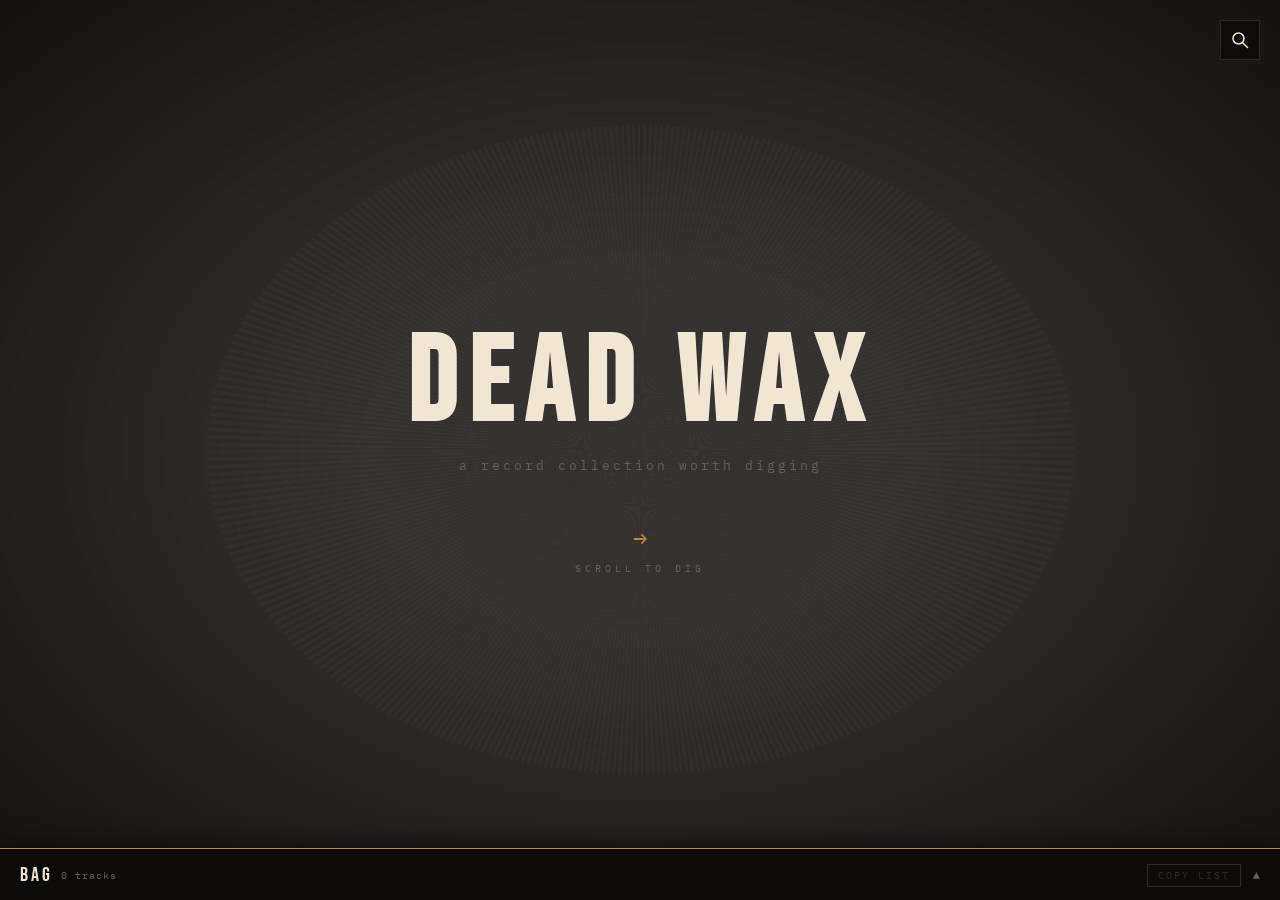
==== commit 10c3dfee: "Update index.html Co-Authored-By: Claude Sonnet 4.6 <noreply@anthropic.com>" ====
--- a/index.html
+++ b/index.html
@@ -3,340 +3,932 @@
 <head>
 <meta charset="UTF-8">
 <meta name="viewport" content="width=device-width, initial-scale=1.0">
-<title>Arnav's Crates</title>
+<title>DEAD WAX</title>
 <link rel="preconnect" href="https://fonts.googleapis.com">
 <link rel="preconnect" href="https://fonts.gstatic.com" crossorigin>
 <link href="https://fonts.googleapis.com/css2?family=Bebas+Neue&family=IBM+Plex+Mono:ital,wght@0,400;0,500;0,600;1,400&family=Playfair+Display:ital@0;1&display=swap" rel="stylesheet">
 <style>
-*,*::before,*::after{box-sizing:border-box;margin:0;padding:0}
-:root{
-  --ink:#0A0A0A;
-  --cream:#F2E8D5;
-  --amber:#C8873A;
-  --red:#D42B2B;
-  --dust:#1A1714;
-  --grid:#2A2520;
-  --muted:#6B5F52;
-  --green:#7A9E6B;
-}
-html,body{height:100%;overflow:hidden;background:var(--ink);color:var(--cream);font-family:'IBM Plex Mono',monospace}
-
-/* Grain overlay */
-body::before{
-  content:'';position:fixed;inset:0;
-  background-image:url("data:image/svg+xml,%3Csvg xmlns='http://www.w3.org/2000/svg' width='300' height='300'%3E%3Cfilter id='n'%3E%3CfeTurbulence type='fractalNoise' baseFrequency='0.75' numOctaves='4' stitchTiles='stitch'/%3E%3C/filter%3E%3Crect width='300' height='300' filter='url(%23n)' opacity='0.04'/%3E%3C/svg%3E");
-  pointer-events:none;z-index:9999;opacity:.6;
-}
-
-/* LAYOUT */
-#app{display:flex;flex-direction:column;height:100vh;overflow:hidden}
-
-/* HEADER */
-#header{
-  height:56px;min-height:56px;
-  display:flex;align-items:center;justify-content:space-between;
-  padding:0 24px;border-bottom:1px solid var(--grid);
-  background:var(--dust);z-index:10;flex-shrink:0;
-}
-#store-logo{display:flex;align-items:center;gap:12px}
-#store-name{font-family:'Bebas Neue',sans-serif;font-size:28px;letter-spacing:3px;color:var(--cream);line-height:1}
-#header-right{display:flex;align-items:center;gap:20px;font-size:10px;color:var(--muted);letter-spacing:1.5px;text-transform:uppercase}
-#header-section{font-family:'Bebas Neue',sans-serif;font-size:16px;color:var(--amber);letter-spacing:2px}
-#header-count{font-size:10px;color:var(--muted)}
-
-/* BODY */
-#body{display:flex;flex:1;overflow:hidden;min-height:0}
-
-/* SIDEBAR */
-#sidebar{
-  width:220px;min-width:220px;
-  background:var(--dust);border-right:1px solid var(--grid);
-  overflow-y:auto;overflow-x:hidden;
-  scrollbar-width:thin;scrollbar-color:var(--grid) transparent;
-  flex-shrink:0;
-}
-#sidebar::-webkit-scrollbar{width:4px}
-#sidebar::-webkit-scrollbar-thumb{background:var(--grid)}
-
-.section-card{
-  padding:16px 20px 14px;
-  border-left:4px solid transparent;
-  cursor:pointer;transition:all 0.15s ease;
-  border-bottom:1px solid var(--grid);
-  background-image:url("data:image/svg+xml,%3Csvg xmlns='http://www.w3.org/2000/svg' width='200' height='80'%3E%3Cfilter id='n'%3E%3CfeTurbulence type='fractalNoise' baseFrequency='0.9' numOctaves='3'/%3E%3C/filter%3E%3Crect width='200' height='80' filter='url(%23n)' opacity='0.025'/%3E%3C/svg%3E");
-  opacity:0;transform:translateX(-12px);
-}
-.section-card.visible{opacity:1;transform:translateX(0);transition:opacity 0.25s ease,transform 0.25s ease,border-color 0.15s,box-shadow 0.15s,background 0.15s}
-.section-card:hover{box-shadow:2px 0 12px rgba(0,0,0,.4);background:rgba(200,135,58,.04)}
-.section-card.active{border-left-color:var(--amber);background:rgba(200,135,58,.06)}
-.section-name{
-  font-family:'Bebas Neue',sans-serif;
-  font-size:clamp(18px,3vw,26px);
-  line-height:1;color:var(--cream);
-  letter-spacing:1px;word-break:break-all;
-}
-.section-count{
-  font-size:9px;color:var(--muted);
-  letter-spacing:2px;text-transform:uppercase;margin-top:4px;
-  font-variant-numeric:tabular-nums;
-}
-
-/* MAIN */
-#main{flex:1;display:flex;flex-direction:column;overflow:hidden;min-width:0}
+:root {
+  --ink: #080604;
+  --cream: #F0E6D3;
+  --amber: #C8873A;
+  --red: #D42B2B;
+  --dust: #0D0B09;
+  --grid: #2A2520;
+  --muted: #6B5F52;
+  --green: #7A9E6B;
+}
+
+*, *::before, *::after { box-sizing: border-box; }
+
+body {
+  margin: 0; padding: 0;
+  width: 100vw; height: 100vh;
+  overflow-x: scroll; overflow-y: hidden;
+  white-space: nowrap;
+  background-image: url('https://images.unsplash.com/photo-1483412033650-1015ddeb83d1?w=1920&q=80');
+  background-size: cover;
+  background-position: center;
+  scrollbar-width: thin;
+  scrollbar-color: var(--amber) transparent;
+  font-family: 'IBM Plex Mono', monospace;
+}
+body::-webkit-scrollbar { height: 4px; }
+body::-webkit-scrollbar-thumb { background: var(--amber); border-radius: 2px; }
+body::-webkit-scrollbar-track { background: transparent; }
+
+body::before {
+  content: '';
+  position: fixed;
+  inset: 0;
+  background:
+    radial-gradient(ellipse at center, transparent 30%, rgba(8,6,4,0.7) 100%),
+    rgba(8, 6, 4, 0.82);
+  pointer-events: none;
+  z-index: 0;
+}
+body::after {
+  content: '';
+  position: fixed;
+  inset: 0;
+  background: repeating-linear-gradient(
+    0deg,
+    transparent,
+    transparent 1px,
+    rgba(0,0,0,0.03) 1px,
+    rgba(0,0,0,0.03) 2px
+  );
+  pointer-events: none;
+  z-index: 0;
+}
+
+#floor {
+  display: inline-flex;
+  flex-direction: row;
+  height: 100vh;
+  min-width: max-content;
+  position: relative;
+  z-index: 1;
+}
+
+/* ENTRY PANEL */
+#entry-panel {
+  width: 100vw;
+  height: 100vh;
+  display: inline-flex;
+  align-items: center;
+  justify-content: center;
+  flex-shrink: 0;
+  position: relative;
+}
+#entry-inner {
+  text-align: center;
+  position: relative;
+  z-index: 2;
+}
+#entry-grooves {
+  position: absolute;
+  inset: -200px;
+  background: repeating-conic-gradient(
+    from 0deg,
+    transparent 0deg,
+    transparent 0.5deg,
+    rgba(240,230,211,0.025) 0.5deg,
+    rgba(240,230,211,0.025) 1deg
+  );
+  border-radius: 50%;
+  pointer-events: none;
+  z-index: -1;
+}
+#entry-title {
+  font-family: 'Bebas Neue', sans-serif;
+  font-size: clamp(72px, 10vw, 120px);
+  color: var(--cream);
+  letter-spacing: 12px;
+  line-height: 1;
+  margin: 0;
+}
+#entry-tagline {
+  font-family: 'IBM Plex Mono', monospace;
+  font-size: 13px;
+  color: var(--muted);
+  letter-spacing: 3px;
+  margin-top: 12px;
+}
+#entry-scroll-hint {
+  margin-top: 48px;
+  display: flex;
+  flex-direction: column;
+  align-items: center;
+  gap: 8px;
+}
+#scroll-arrow {
+  font-size: 24px;
+  color: var(--amber);
+  animation: pulse-right 1.5s ease-in-out infinite;
+}
+@keyframes pulse-right {
+  0%, 100% { transform: translateX(0); opacity: 0.6; }
+  50% { transform: translateX(8px); opacity: 1; }
+}
+#scroll-label {
+  font-family: 'IBM Plex Mono', monospace;
+  font-size: 10px;
+  color: var(--muted);
+  letter-spacing: 4px;
+  text-transform: uppercase;
+}
+
+/* GENRE SECTION */
+.genre-section {
+  display: inline-flex;
+  flex-direction: row;
+  height: 100vh;
+  flex-shrink: 0;
+}
+.genre-divider {
+  width: 120px;
+  height: 100vh;
+  background: var(--cream);
+  display: flex;
+  flex-direction: column;
+  align-items: center;
+  justify-content: space-between;
+  padding: 20px 0;
+  flex-shrink: 0;
+  position: relative;
+}
+.wax-seal {
+  width: 44px;
+  height: 44px;
+  border-radius: 50%;
+  background: var(--amber);
+  display: flex;
+  align-items: center;
+  justify-content: center;
+  box-shadow: 0 2px 8px rgba(0,0,0,0.3);
+}
+.seal-letter {
+  font-family: 'Bebas Neue', sans-serif;
+  font-size: 22px;
+  color: var(--ink);
+}
+.genre-name-rotated {
+  font-family: 'Bebas Neue', sans-serif;
+  font-size: clamp(36px, 5vw, 72px);
+  color: var(--ink);
+  writing-mode: vertical-rl;
+  transform: rotate(180deg);
+  line-height: 1;
+  flex: 1;
+  display: flex;
+  align-items: center;
+  justify-content: center;
+  letter-spacing: 3px;
+}
+.genre-stats {
+  font-family: 'IBM Plex Mono', monospace;
+  font-size: 8px;
+  color: var(--muted);
+  text-align: center;
+  line-height: 1.8;
+  letter-spacing: 1px;
+  text-transform: uppercase;
+}
+.album-grid {
+  display: grid;
+  grid-template-rows: repeat(3, 1fr);
+  grid-auto-flow: column;
+  grid-auto-columns: 220px;
+  gap: 12px;
+  padding: 16px;
+  height: 100vh;
+  align-content: start;
+  box-sizing: border-box;
+  overflow: hidden;
+}
+
+/* ALBUM CARD */
+.album-card {
+  width: 196px;
+  cursor: pointer;
+  position: relative;
+  flex-shrink: 0;
+  display: flex;
+  flex-direction: column;
+}
+.album-sleeve {
+  width: 180px;
+  height: 180px;
+  position: relative;
+  overflow: hidden;
+  border: 1px solid var(--grid);
+  box-shadow: 0 4px 16px rgba(0,0,0,0.6);
+  transition: transform 180ms ease-out, box-shadow 180ms ease-out, border-color 180ms ease-out;
+}
+.album-card:hover .album-sleeve {
+  transform: translateY(-6px);
+  box-shadow: 0 12px 32px rgba(0,0,0,0.8);
+  border-color: var(--amber);
+}
+.album-card.selected .album-sleeve {
+  border: 2px solid var(--amber);
+  box-shadow: 0 0 20px rgba(200,135,58,0.3);
+}
+.sleeve-art {
+  width: 100%; height: 100%;
+  position: relative;
+}
+.sleeve-art svg {
+  display: block;
+  width: 100%; height: 100%;
+}
+.sleeve-spine-label {
+  position: absolute;
+  top: 8px; left: 8px;
+  font-family: 'Bebas Neue', sans-serif;
+  font-size: 12px;
+  color: rgba(240,230,211,0.85);
+  letter-spacing: 1px;
+  text-shadow: 0 1px 3px rgba(0,0,0,0.8);
+  max-width: 100px;
+  white-space: nowrap;
+  overflow: hidden;
+  text-overflow: ellipsis;
+}
+.sleeve-catalog {
+  position: absolute;
+  bottom: 6px; right: 8px;
+  font-family: 'IBM Plex Mono', monospace;
+  font-size: 9px;
+  color: rgba(240,230,211,0.4);
+  letter-spacing: 0.5px;
+}
+.quality-dot {
+  position: absolute;
+  top: 8px; right: 8px;
+  width: 8px; height: 8px;
+  border-radius: 50%;
+}
+.in-bag-stamp {
+  position: absolute;
+  bottom: 12px; left: -2px;
+  background: var(--amber);
+  color: var(--ink);
+  font-family: 'IBM Plex Mono', monospace;
+  font-size: 8px;
+  font-weight: 600;
+  letter-spacing: 2px;
+  padding: 2px 6px;
+  transform: rotate(-8deg);
+  display: none;
+}
+.album-card.selected .in-bag-stamp { display: block; }
+
+.album-meta-strip {
+  padding: 6px 0 4px;
+  position: relative;
+  overflow: hidden;
+  width: 180px;
+}
+.album-title {
+  font-family: 'Playfair Display', serif;
+  font-style: italic;
+  font-size: 11px;
+  color: var(--cream);
+  white-space: nowrap;
+  overflow: hidden;
+  text-overflow: ellipsis;
+}
+.album-artist-sub {
+  font-family: 'IBM Plex Mono', monospace;
+  font-size: 9px;
+  color: var(--muted);
+  white-space: nowrap;
+  overflow: hidden;
+  text-overflow: ellipsis;
+  margin-top: 2px;
+}
+.album-track-count {
+  font-family: 'IBM Plex Mono', monospace;
+  font-size: 8px;
+  color: var(--muted);
+  margin-top: 2px;
+  transition: opacity 180ms;
+}
+.album-open-label {
+  position: absolute;
+  bottom: 0; left: 0;
+  font-family: 'IBM Plex Mono', monospace;
+  font-size: 9px;
+  letter-spacing: 3px;
+  color: var(--amber);
+  text-transform: uppercase;
+  opacity: 0;
+  transform: translateY(4px);
+  transition: opacity 180ms, transform 180ms;
+}
+.album-card:hover .album-open-label {
+  opacity: 1;
+  transform: translateY(0);
+}
+.album-card:hover .album-track-count {
+  opacity: 0;
+}
+
+/* ALBUM DETAIL OVERLAY */
+#album-overlay {
+  position: fixed;
+  bottom: 0; left: 0; right: 0;
+  height: 420px;
+  background: #0D0B09;
+  border-top: 1px solid var(--amber);
+  z-index: 200;
+  transform: translateY(100%);
+  transition: transform 0.3s cubic-bezier(0.4, 0, 0.2, 1);
+  display: flex;
+  flex-direction: column;
+}
+#album-overlay.open {
+  transform: translateY(0);
+}
+#overlay-inner {
+  display: flex;
+  flex: 1;
+  overflow: hidden;
+  padding: 20px;
+  gap: 24px;
+}
+#overlay-left {
+  width: 280px;
+  flex-shrink: 0;
+  display: flex;
+  flex-direction: column;
+  gap: 8px;
+}
+#overlay-art {
+  width: 240px;
+  height: 240px;
+  flex-shrink: 0;
+  overflow: hidden;
+}
+#overlay-art svg {
+  display: block;
+  width: 100%; height: 100%;
+}
+#overlay-album-name {
+  font-family: 'Playfair Display', serif;
+  font-style: italic;
+  font-size: 18px;
+  color: var(--cream);
+  line-height: 1.3;
+}
+#overlay-artist-name {
+  font-family: 'Bebas Neue', sans-serif;
+  font-size: 26px;
+  color: var(--cream);
+  letter-spacing: 2px;
+}
+#overlay-meta-row {
+  font-family: 'IBM Plex Mono', monospace;
+  font-size: 10px;
+  color: var(--muted);
+  letter-spacing: 1px;
+  display: flex;
+  gap: 12px;
+  flex-wrap: wrap;
+}
+.meta-badge {
+  background: var(--grid);
+  padding: 2px 6px;
+  border-radius: 2px;
+  color: var(--cream);
+  font-size: 9px;
+  letter-spacing: 1px;
+}
+#overlay-right {
+  flex: 1;
+  display: flex;
+  flex-direction: column;
+  gap: 8px;
+  min-width: 0;
+  overflow: hidden;
+}
+#overlay-select-controls {
+  display: flex;
+  gap: 12px;
+}
+#overlay-select-controls button {
+  font-family: 'IBM Plex Mono', monospace;
+  font-size: 9px;
+  letter-spacing: 2px;
+  text-transform: uppercase;
+  background: transparent;
+  border: none;
+  color: var(--muted);
+  cursor: pointer;
+  padding: 0;
+}
+#overlay-select-controls button:hover {
+  color: var(--amber);
+}
+#tracklist {
+  flex: 1;
+  overflow-y: auto;
+  scrollbar-width: thin;
+  scrollbar-color: var(--grid) transparent;
+}
+#tracklist::-webkit-scrollbar { width: 3px; }
+#tracklist::-webkit-scrollbar-thumb { background: var(--grid); }
+
+.track-row {
+  display: flex;
+  align-items: center;
+  gap: 8px;
+  padding: 5px 6px;
+  font-family: 'IBM Plex Mono', monospace;
+  font-size: 11px;
+  color: var(--cream);
+  cursor: pointer;
+  border-radius: 2px;
+  transition: background 0.1s;
+}
+.track-row:hover { background: rgba(200,135,58,0.08); }
+.track-row.track-selected { background: rgba(200,135,58,0.06); }
+
+.track-checkbox {
+  width: 14px; height: 14px;
+  border: 1px solid var(--muted);
+  flex-shrink: 0;
+  display: flex;
+  align-items: center;
+  justify-content: center;
+  transition: border-color 0.1s, background 0.1s;
+}
+.track-row.track-selected .track-checkbox {
+  border-color: var(--amber);
+  background: var(--amber);
+}
+.track-checkbox-mark {
+  color: var(--ink);
+  font-size: 9px;
+  display: none;
+}
+.track-row.track-selected .track-checkbox-mark { display: block; }
+
+.track-num {
+  color: var(--muted);
+  min-width: 24px;
+  text-align: right;
+  flex-shrink: 0;
+  font-size: 10px;
+}
+.track-name {
+  flex: 1;
+  white-space: nowrap;
+  overflow: hidden;
+  text-overflow: ellipsis;
+}
+.track-dur {
+  color: var(--muted);
+  flex-shrink: 0;
+  font-size: 10px;
+  min-width: 36px;
+  text-align: right;
+}
+#overlay-bottom {
+  display: flex;
+  align-items: center;
+  gap: 12px;
+  padding-top: 8px;
+  border-top: 1px solid var(--grid);
+  flex-shrink: 0;
+  padding: 8px 20px 12px;
+}
+#add-to-bag-btn {
+  flex: 1;
+  font-family: 'Bebas Neue', sans-serif;
+  font-size: 18px;
+  letter-spacing: 3px;
+  background: var(--amber);
+  color: var(--ink);
+  border: none;
+  padding: 10px 24px;
+  cursor: pointer;
+  transition: background 0.15s;
+}
+#add-to-bag-btn:hover { background: #d9942d; }
+#close-overlay-btn {
+  font-family: 'IBM Plex Mono', monospace;
+  font-size: 10px;
+  letter-spacing: 2px;
+  text-transform: uppercase;
+  background: transparent;
+  border: none;
+  color: var(--muted);
+  cursor: pointer;
+  padding: 4px 8px;
+}
+#close-overlay-btn:hover { color: var(--cream); }
 
 /* SEARCH */
-#search-bar{
-  height:48px;min-height:48px;padding:0 24px;
-  display:flex;align-items:center;gap:12px;
-  border-bottom:1px solid var(--grid);background:var(--dust);flex-shrink:0;
-}
-#search-input{
-  flex:1;background:transparent;border:none;outline:none;
-  font-family:'IBM Plex Mono',monospace;font-size:12px;
-  color:var(--cream);caret-color:var(--amber);
-  letter-spacing:.5px;
-}
-#search-input::placeholder{color:var(--muted)}
-#search-label{font-size:9px;color:var(--muted);letter-spacing:2px;text-transform:uppercase;flex-shrink:0}
-#result-count{font-size:9px;color:var(--muted);letter-spacing:1px;flex-shrink:0}
-
-/* GRID */
-#grid-outer{flex:1;overflow-y:auto;overflow-x:hidden;scrollbar-width:thin;scrollbar-color:var(--grid) transparent}
-#grid-outer::-webkit-scrollbar{width:4px}
-#grid-outer::-webkit-scrollbar-thumb{background:var(--grid)}
-#grid{
-  display:grid;
-  grid-template-columns:repeat(auto-fill,minmax(160px,1fr));
-  gap:16px;padding:24px;
-  transition:opacity 0.2s ease;
-}
-#grid.fading{opacity:0}
-
-/* RECORD CARD */
-.card{
-  display:flex;flex-direction:column;cursor:pointer;
-  transition:transform 0.15s ease;
-  content-visibility:auto;contain-intrinsic-size:160px 210px;
-}
-.sleeve{
-  width:100%;aspect-ratio:1/1;
-  position:relative;overflow:hidden;
-  border:1px solid var(--grid);
-  box-shadow:0 2px 8px rgba(0,0,0,.5);
-  transition:transform 0.15s ease,box-shadow 0.15s ease,border-color 0.15s ease;
-}
-.card:hover .sleeve{
-  transform:translateY(-4px);
-  box-shadow:0 8px 24px rgba(0,0,0,.7);
-  border-color:var(--amber);
-}
-.card.selected .sleeve{
-  border:2px solid var(--amber);
-  box-shadow:0 0 16px rgba(200,135,58,.25);
-}
-.sleeve-bg{width:100%;height:100%;position:absolute;inset:0}
-.sleeve-pattern{position:absolute;inset:0;opacity:.18}
-.sleeve-initials{
-  position:absolute;inset:0;
-  display:flex;align-items:center;justify-content:center;
-  font-family:'Bebas Neue',sans-serif;
-  font-size:52px;color:rgba(242,232,213,.85);
-  letter-spacing:2px;text-shadow:0 2px 8px rgba(0,0,0,.6);
-  line-height:1;
-}
-.sleeve-year{
-  position:absolute;bottom:6px;right:8px;
-  font-family:'IBM Plex Mono',monospace;font-size:8px;
-  color:rgba(242,232,213,.4);letter-spacing:.5px;
-}
-.quality-dot{
-  position:absolute;top:8px;right:8px;
-  width:8px;height:8px;border-radius:50%;
-}
-.selected-stamp{
-  position:absolute;bottom:8px;left:8px;
-  width:20px;height:20px;
-  background:var(--amber);border-radius:50%;
-  display:flex;align-items:center;justify-content:center;
-  font-size:11px;color:var(--ink);font-weight:bold;
-  opacity:0;transform:scale(0);transition:all 0.2s ease;
-  box-shadow:0 1px 4px rgba(0,0,0,.4);
-}
-.card.selected .selected-stamp{opacity:1;transform:scale(1)}
-.card-meta{padding:8px 0 4px}
-.card-name{
-  font-size:11px;color:var(--cream);
-  white-space:nowrap;overflow:hidden;text-overflow:ellipsis;
-  letter-spacing:.3px;line-height:1.4;
-}
-.card-artist{font-size:10px;color:var(--muted);white-space:nowrap;overflow:hidden;text-overflow:ellipsis;margin-top:2px}
-.card-album{font-family:'Playfair Display',serif;font-style:italic;font-size:9px;color:var(--muted);white-space:nowrap;overflow:hidden;text-overflow:ellipsis;margin-top:2px;opacity:.7}
+#search-toggle {
+  position: fixed;
+  top: 20px; right: 20px;
+  z-index: 300;
+  background: rgba(13,11,9,0.8);
+  border: 1px solid var(--grid);
+  color: var(--cream);
+  width: 40px; height: 40px;
+  display: flex; align-items: center; justify-content: center;
+  cursor: pointer;
+  backdrop-filter: blur(4px);
+  transition: border-color 0.15s;
+}
+#search-toggle:hover { border-color: var(--amber); }
+#search-panel {
+  position: fixed;
+  top: 0; left: 0; right: 0;
+  z-index: 290;
+  background: rgba(13,11,9,0.97);
+  border-bottom: 1px solid var(--grid);
+  transform: translateY(-100%);
+  transition: transform 0.25s ease;
+  max-height: 100vh;
+  display: flex;
+  flex-direction: column;
+}
+#search-panel.open { transform: translateY(0); }
+#search-bar-inner {
+  display: flex;
+  align-items: center;
+  padding: 12px 20px;
+  gap: 12px;
+  border-bottom: 1px solid var(--grid);
+}
+#search-input {
+  flex: 1;
+  background: transparent;
+  border: none;
+  outline: none;
+  font-family: 'IBM Plex Mono', monospace;
+  font-size: 16px;
+  color: var(--cream);
+  caret-color: var(--amber);
+  letter-spacing: 0.5px;
+}
+#search-input::placeholder { color: var(--muted); }
+#search-close {
+  background: transparent; border: none;
+  color: var(--muted); font-size: 20px;
+  cursor: pointer; padding: 4px 8px;
+}
+#search-close:hover { color: var(--cream); }
+#search-results {
+  flex: 1;
+  overflow-y: auto;
+  padding: 16px 20px;
+  display: grid;
+  grid-template-columns: repeat(auto-fill, minmax(180px, 1fr));
+  gap: 12px;
+  align-content: start;
+  max-height: calc(100vh - 60px);
+  scrollbar-width: thin;
+  scrollbar-color: var(--grid) transparent;
+}
+#search-results::-webkit-scrollbar { width: 4px; }
+#search-results::-webkit-scrollbar-thumb { background: var(--grid); }
+
+.search-result-card {
+  cursor: pointer;
+  border: 1px solid var(--grid);
+  background: rgba(42,37,32,0.5);
+  padding: 8px;
+  transition: border-color 0.15s, background 0.15s;
+}
+.search-result-card:hover {
+  border-color: var(--amber);
+  background: rgba(42,37,32,0.8);
+}
+.search-result-art {
+  width: 100%;
+  aspect-ratio: 1;
+  overflow: hidden;
+  margin-bottom: 6px;
+}
+.search-result-art svg { display: block; width: 100%; height: 100%; }
+.search-result-title {
+  font-family: 'Playfair Display', serif;
+  font-style: italic;
+  font-size: 11px;
+  color: var(--cream);
+  white-space: nowrap;
+  overflow: hidden;
+  text-overflow: ellipsis;
+}
+.search-result-artist {
+  font-family: 'IBM Plex Mono', monospace;
+  font-size: 9px;
+  color: var(--muted);
+  white-space: nowrap;
+  overflow: hidden;
+  text-overflow: ellipsis;
+  margin-top: 2px;
+}
+.search-result-meta {
+  font-family: 'IBM Plex Mono', monospace;
+  font-size: 8px;
+  color: var(--muted);
+  margin-top: 3px;
+  opacity: 0.7;
+}
 
 /* BAG TRAY */
-#bag-tray{
-  position:fixed;bottom:0;left:0;right:0;
-  background:var(--dust);border-top:1px solid var(--amber);
-  box-shadow:0 -4px 24px rgba(0,0,0,.6);
-  transition:height 0.3s cubic-bezier(.4,0,.2,1);
-  height:56px;z-index:100;
-  display:flex;flex-direction:column;
-}
-#bag-tray.expanded{height:40vh;min-height:240px}
-#bag-header{
-  height:56px;min-height:56px;
-  display:flex;align-items:center;justify-content:space-between;
-  padding:0 24px;cursor:pointer;flex-shrink:0;
-  user-select:none;
-}
-#bag-title{font-family:'Bebas Neue',sans-serif;font-size:20px;letter-spacing:3px;color:var(--cream)}
-#bag-count-badge{
-  background:var(--red);color:#fff;
-  font-size:11px;border-radius:2px;padding:1px 6px;margin-left:8px;
-  font-family:'IBM Plex Mono',monospace;font-weight:600;
-  transition:transform .15s;
-}
-#bag-count-badge.bump{transform:scale(1.4)}
-#bag-header-right{display:flex;align-items:center;gap:12px}
-#copy-btn-header{
-  font-family:'IBM Plex Mono',monospace;font-size:10px;
-  letter-spacing:2px;text-transform:uppercase;
-  border:1px solid var(--muted);color:var(--muted);
-  background:transparent;padding:4px 12px;cursor:pointer;
-  transition:all .15s;
-}
-#copy-btn-header:not(:disabled):hover{border-color:var(--amber);color:var(--amber)}
-#copy-btn-header:disabled{opacity:.35;cursor:default}
-#bag-expand-icon{color:var(--muted);font-size:12px;transition:transform .3s}
-#bag-tray.expanded #bag-expand-icon{transform:rotate(180deg)}
-
-#bag-body{
-  flex:1;overflow:hidden;display:none;
-  padding:0 24px 16px;gap:16px;
-}
-#bag-tray.expanded #bag-body{display:flex}
-#bag-sleeves{display:flex;gap:10px;overflow-x:auto;overflow-y:hidden;align-items:flex-start;padding-bottom:4px;flex-shrink:0;scrollbar-width:thin;scrollbar-color:var(--grid) transparent}
-#bag-sleeves::-webkit-scrollbar{height:3px}
-#bag-sleeves::-webkit-scrollbar-thumb{background:var(--grid)}
-.bag-mini{position:relative;flex-shrink:0;width:72px;height:72px;cursor:pointer}
-.bag-mini-sleeve{width:72px;height:72px;border:1px solid var(--grid);position:relative;overflow:hidden}
-.bag-mini-remove{
-  position:absolute;top:-6px;right:-6px;
-  width:18px;height:18px;border-radius:50%;
-  background:var(--red);color:#fff;font-size:11px;
-  display:flex;align-items:center;justify-content:center;
-  cursor:pointer;z-index:2;font-weight:bold;line-height:1;
-  opacity:0;transition:opacity .15s;
-}
-.bag-mini:hover .bag-mini-remove{opacity:1}
-#bag-divider{width:1px;background:var(--grid);flex-shrink:0;margin:4px 0}
-#bag-text-area{flex:1;overflow:hidden;display:flex;flex-direction:column;gap:12px;min-width:0}
-#bag-preview{
-  flex:1;overflow-y:auto;
-  font-family:'IBM Plex Mono',monospace;font-size:10px;
-  color:var(--muted);line-height:1.6;white-space:pre;
-  scrollbar-width:thin;scrollbar-color:var(--grid) transparent;
-}
-#bag-preview::-webkit-scrollbar{width:3px}
-#bag-preview::-webkit-scrollbar-thumb{background:var(--grid)}
-#copy-btn-main{
-  font-family:'Bebas Neue',sans-serif;font-size:18px;letter-spacing:3px;
-  background:var(--amber);color:var(--ink);border:none;
-  padding:10px 28px;cursor:pointer;
-  transition:all .15s;flex-shrink:0;align-self:flex-start;
-}
-#copy-btn-main:hover{background:#d9942d;transform:translateY(-1px)}
-#copy-btn-main.copied{background:#7A9E6B;color:#fff}
-
-/* FLY ANIMATION */
-.fly-clone{
-  position:fixed;pointer-events:none;z-index:9998;
-  border:1px solid var(--grid);overflow:hidden;
-  transition:none;
-}
-@keyframes flyToBag{
-  0%{opacity:1;transform:scale(1)}
-  80%{opacity:.6}
-  100%{opacity:0;transform:scale(.15)}
-}
+#bag-tray {
+  position: fixed;
+  bottom: 0; left: 0; right: 0;
+  background: var(--dust);
+  border-top: 1px solid var(--amber);
+  box-shadow: 0 -4px 24px rgba(0,0,0,0.6);
+  transition: height 0.3s cubic-bezier(0.4,0,0.2,1);
+  height: 52px;
+  z-index: 100;
+  display: flex;
+  flex-direction: column;
+}
+#bag-tray.expanded { height: 40vh; min-height: 240px; }
+#bag-header {
+  height: 52px; min-height: 52px;
+  display: flex; align-items: center; justify-content: space-between;
+  padding: 0 20px;
+  cursor: pointer;
+  flex-shrink: 0;
+  user-select: none;
+}
+#bag-title {
+  font-family: 'Bebas Neue', sans-serif;
+  font-size: 20px;
+  letter-spacing: 3px;
+  color: var(--cream);
+}
+#bag-count-badge {
+  font-family: 'IBM Plex Mono', monospace;
+  font-size: 10px;
+  color: var(--muted);
+  margin-left: 8px;
+  letter-spacing: 1px;
+}
+#bag-header-left { display: flex; align-items: center; }
+#bag-header-right { display: flex; align-items: center; gap: 12px; }
+#copy-btn-header {
+  font-family: 'IBM Plex Mono', monospace;
+  font-size: 10px;
+  letter-spacing: 2px;
+  text-transform: uppercase;
+  border: 1px solid var(--muted);
+  color: var(--muted);
+  background: transparent;
+  padding: 4px 10px;
+  cursor: pointer;
+  transition: all 0.15s;
+}
+#copy-btn-header:not(:disabled):hover { border-color: var(--amber); color: var(--amber); }
+#copy-btn-header:disabled { opacity: 0.35; cursor: default; }
+#bag-expand-icon { color: var(--muted); font-size: 12px; transition: transform 0.3s; }
+#bag-tray.expanded #bag-expand-icon { transform: rotate(180deg); }
+#bag-body {
+  flex: 1; overflow: hidden;
+  display: none;
+  padding: 0 20px 16px;
+  gap: 16px;
+}
+#bag-tray.expanded #bag-body { display: flex; }
+#bag-sleeves {
+  display: flex; gap: 8px;
+  overflow-x: auto; overflow-y: hidden;
+  align-items: flex-start;
+  padding-bottom: 4px;
+  flex-shrink: 0;
+  scrollbar-width: thin;
+  scrollbar-color: var(--grid) transparent;
+  max-width: 300px;
+}
+#bag-sleeves::-webkit-scrollbar { height: 3px; }
+#bag-sleeves::-webkit-scrollbar-thumb { background: var(--grid); }
+.bag-mini {
+  position: relative;
+  flex-shrink: 0;
+  width: 64px; height: 64px;
+  cursor: pointer;
+}
+.bag-mini-art {
+  width: 64px; height: 64px;
+  border: 1px solid var(--grid);
+  overflow: hidden;
+  position: relative;
+}
+.bag-mini-art svg { display: block; width: 100%; height: 100%; }
+.bag-mini-partial {
+  position: absolute;
+  inset: 0;
+  background: linear-gradient(135deg, rgba(200,135,58,0.3) 50%, transparent 50%);
+  pointer-events: none;
+}
+.bag-mini-remove {
+  position: absolute;
+  top: -5px; right: -5px;
+  width: 16px; height: 16px;
+  border-radius: 50%;
+  background: var(--red);
+  color: #fff;
+  font-size: 10px;
+  display: flex; align-items: center; justify-content: center;
+  cursor: pointer; z-index: 2; font-weight: bold;
+  opacity: 0; transition: opacity 0.15s;
+}
+.bag-mini:hover .bag-mini-remove { opacity: 1; }
+#bag-divider { width: 1px; background: var(--grid); flex-shrink: 0; margin: 4px 0; }
+#bag-text-area {
+  flex: 1; overflow: hidden;
+  display: flex; flex-direction: column;
+  gap: 10px; min-width: 0;
+}
+#bag-preview {
+  flex: 1; overflow-y: auto;
+  font-family: 'IBM Plex Mono', monospace;
+  font-size: 10px;
+  color: var(--muted);
+  line-height: 1.6;
+  white-space: pre;
+  scrollbar-width: thin;
+  scrollbar-color: var(--grid) transparent;
+}
+#bag-preview::-webkit-scrollbar { width: 3px; }
+#bag-preview::-webkit-scrollbar-thumb { background: var(--grid); }
+#copy-btn-main {
+  font-family: 'Bebas Neue', sans-serif;
+  font-size: 18px;
+  letter-spacing: 3px;
+  background: var(--amber);
+  color: var(--ink);
+  border: none;
+  padding: 10px 24px;
+  cursor: pointer;
+  transition: all 0.15s;
+  flex-shrink: 0;
+  align-self: flex-start;
+}
+#copy-btn-main:hover { background: #d9942d; transform: translateY(-1px); }
+#copy-btn-main.copied { background: var(--green); color: #fff; }
+
+/* END PANEL */
+#end-panel {
+  width: 60vw;
+  height: 100vh;
+  display: inline-flex;
+  align-items: center;
+  justify-content: center;
+  flex-shrink: 0;
+}
+#end-inner { text-align: center; }
+#end-text {
+  font-family: 'Bebas Neue', sans-serif;
+  font-size: 36px;
+  color: var(--muted);
+  letter-spacing: 6px;
+  margin-bottom: 24px;
+}
+#dig-again-btn {
+  font-family: 'IBM Plex Mono', monospace;
+  font-size: 11px;
+  letter-spacing: 3px;
+  text-transform: uppercase;
+  background: transparent;
+  border: 1px solid var(--muted);
+  color: var(--muted);
+  padding: 8px 20px;
+  cursor: pointer;
+  transition: all 0.15s;
+}
+#dig-again-btn:hover { border-color: var(--amber); color: var(--amber); }
 
 /* MOBILE */
-@media(max-width:767px){
-  #sidebar{
-    width:100%;min-width:0;height:auto;
-    display:flex;flex-direction:row;
-    overflow-x:auto;overflow-y:hidden;
-    border-right:none;border-bottom:1px solid var(--grid);
-    min-height:unset;flex-shrink:0;
-    scrollbar-width:none;
+@media (max-width: 767px) {
+  .genre-divider { width: 80px; }
+  .genre-name-rotated { font-size: 40px; }
+  .album-grid { grid-template-rows: repeat(2, 1fr); }
+  #album-overlay {
+    height: 100vh;
+    border-top: none;
   }
-  #sidebar::-webkit-scrollbar{display:none}
-  #body{flex-direction:column}
-  .section-card{
-    padding:10px 16px;border-left:none;border-bottom:none;
-    border-bottom:3px solid transparent;white-space:nowrap;flex-shrink:0;
+  #overlay-inner { flex-direction: column; }
+  #overlay-left { width: 100%; flex-direction: row; align-items: center; gap: 16px; }
+  #overlay-art { width: 80px; height: 80px; }
+  #bag-tray { display: none; }
+  #bag-float {
+    position: fixed;
+    bottom: 20px; right: 20px;
+    width: 52px; height: 52px;
+    border-radius: 50%;
+    background: var(--amber);
+    display: flex; align-items: center; justify-content: center;
+    cursor: pointer;
+    z-index: 100;
+    font-family: 'Bebas Neue', sans-serif;
+    font-size: 20px;
+    color: var(--ink);
+    box-shadow: 0 4px 16px rgba(200,135,58,0.4);
   }
-  .section-card.active{border-bottom-color:var(--amber);border-left:none}
-  .section-name{font-size:14px}
-  .section-count{display:none}
-  #grid{grid-template-columns:repeat(2,1fr);gap:10px;padding:12px}
-}
-
-/* Scrollbar tray spacer */
-#grid-spacer{height:72px}
-
-/* Empty state */
-#empty-state{
-  display:none;padding:48px 24px;text-align:center;
-  color:var(--muted);font-size:12px;letter-spacing:1px;
-}
-#empty-state.visible{display:block}
+  #bag-float-count {
+    position: absolute;
+    top: -4px; right: -4px;
+    background: var(--red);
+    color: #fff;
+    font-size: 9px;
+    border-radius: 50%;
+    width: 18px; height: 18px;
+    display: flex; align-items: center; justify-content: center;
+    font-family: 'IBM Plex Mono', monospace;
+  }
+}
+@media (min-width: 768px) {
+  #bag-float { display: none; }
+}
 </style>
 </head>
 <body>
-<div id="app">
-  <header id="header">
-    <div id="store-logo">
-      <svg width="36" height="36" viewBox="0 0 36 36" fill="none" xmlns="http://www.w3.org/2000/svg">
-        <circle cx="18" cy="18" r="17" fill="#1A1714" stroke="#C8873A" stroke-width="1"/>
-        <circle cx="18" cy="18" r="12" fill="none" stroke="#2A2520" stroke-width="4"/>
-        <circle cx="18" cy="18" r="3" fill="#C8873A"/>
-        <circle cx="18" cy="18" r="1.2" fill="#0A0A0A"/>
-        <path d="M18 5 L19.2 8.6 L23 8.6 L20 10.8 L21.2 14.4 L18 12.2 L14.8 14.4 L16 10.8 L13 8.6 L16.8 8.6 Z" fill="#C8873A" opacity="0.8"/>
-      </svg>
-      <span id="store-name">ARNAV'S CRATES</span>
+
+<div id="floor">
+  <!-- Entry Panel -->
+  <div id="entry-panel">
+    <div id="entry-inner">
+      <div id="entry-grooves"></div>
+      <h1 id="entry-title">DEAD WAX</h1>
+      <p id="entry-tagline">a record collection worth digging</p>
+      <div id="entry-scroll-hint">
+        <span id="scroll-arrow">&#8594;</span>
+        <span id="scroll-label">scroll to dig</span>
+      </div>
     </div>
-    <div id="header-right">
-      <span id="header-count">7,150 tracks</span>
-      <span id="header-section">ALL</span>
+  </div>
+  <!-- Genre sections injected here by JS -->
+  <!-- End Panel -->
+  <div id="end-panel">
+    <div id="end-inner">
+      <div id="end-text">end of collection</div>
+      <button id="dig-again-btn">&#8592; DIG AGAIN</button>
     </div>
-  </header>
-  <div id="body">
-    <nav id="sidebar"></nav>
-    <main id="main">
-      <div id="search-bar">
-        <span id="search-label">Search</span>
-        <input id="search-input" type="text" placeholder="search crates..." autocomplete="off" spellcheck="false">
-        <span id="result-count"></span>
-      </div>
-      <div id="grid-outer">
-        <div id="grid"></div>
-        <div id="empty-state">No records found.</div>
-        <div id="grid-spacer"></div>
-      </div>
-    </main>
   </div>
 </div>
 
-<!-- BAG TRAY -->
+<!-- Album Overlay -->
+<div id="album-overlay">
+  <div id="overlay-inner">
+    <div id="overlay-left">
+      <div id="overlay-art"></div>
+      <div id="overlay-album-name"></div>
+      <div id="overlay-artist-name"></div>
+      <div id="overlay-meta-row"></div>
+    </div>
+    <div id="overlay-right">
+      <div id="overlay-select-controls">
+        <button id="select-all-btn">SELECT ALL</button>
+        <button id="deselect-all-btn">DESELECT ALL</button>
+      </div>
+      <div id="tracklist"></div>
+      <div id="overlay-bottom">
+        <button id="add-to-bag-btn">ADD SELECTED TO BAG</button>
+        <button id="close-overlay-btn">CLOSE</button>
+      </div>
+    </div>
+  </div>
+</div>
+
+<!-- Search -->
+<button id="search-toggle" aria-label="Search">
+  <svg width="18" height="18" viewBox="0 0 18 18" fill="none">
+    <circle cx="7.5" cy="7.5" r="5.5" stroke="currentColor" stroke-width="1.5"/>
+    <line x1="11.5" y1="11.5" x2="16.5" y2="16.5" stroke="currentColor" stroke-width="1.5" stroke-linecap="round"/>
+  </svg>
+</button>
+<div id="search-panel">
+  <div id="search-bar-inner">
+    <input type="text" id="search-input" placeholder="search artist, album, track...">
+    <button id="search-close">&#215;</button>
+  </div>
+  <div id="search-results"></div>
+</div>
+
+<!-- Bag Tray -->
 <div id="bag-tray">
   <div id="bag-header">
-    <div style="display:flex;align-items:center;gap:4px">
+    <div id="bag-header-left">
       <span id="bag-title">BAG</span>
-      <span id="bag-count-badge">0</span>
+      <span id="bag-count-badge">0 tracks</span>
     </div>
     <div id="bag-header-right">
       <button id="copy-btn-header" disabled>COPY LIST</button>
-      <span id="bag-expand-icon">▲</span>
+      <span id="bag-expand-icon">&#9650;</span>
     </div>
   </div>
   <div id="bag-body">
@@ -349,441 +941,716 @@
   </div>
 </div>
 
+<!-- Mobile bag float -->
+<div id="bag-float" style="display:none;">
+  B
+  <span id="bag-float-count">0</span>
+</div>
+
 <script>
-const DATA = {"sections":["Rock","Other","Metal","Alternative","Punk","Electronic","Indie","Post-Rock","Hip-Hop","Soundtrack","Classical","Emo"],"tracks":[{"n":"1985 - Bowling for Soup","ar":null,"al":null,"g":"Other","y":null,"f":"MP3","d":193,"br":128000},{"n":"A Great Big World - I Don't Wanna Love Somebody Else","ar":null,"al":null,"g":"Other","y":null,"f":"MP3","d":166,"br":128000},{"n":"All American Rejects - Dirty Little Secret","ar":null,"al":null,"g":"Other","y":null,"f":"MP3","d":196,"br":128000},{"n":"Axwell - Ingrosso - Sun Is Shining","ar":null,"al":null,"g":"Other","y":null,"f":"MP3","d":250,"br":128000},{"n":"Back Against The Wall - Cage The Elephant","ar":null,"al":null,"g":"Other","y":null,"f":"MP3","d":228,"br":128000},{"n":"Ben Howard - Conrad","ar":null,"al":null,"g":"Other","y":null,"f":"MP3","d":361,"br":128000},{"n":"Ben Howard - Oats In The Water","ar":null,"al":null,"g":"Other","y":null,"f":"MP3","d":299,"br":128000},{"n":"Ben Howard - Promise","ar":null,"al":null,"g":"Other","y":null,"f":"MP3","d":329,"br":128000},{"n":"Birdy - The District Sleeps Alone Tonight","ar":null,"al":null,"g":"Other","y":null,"f":"MP3","d":284,"br":128000},{"n":"Blind Melon - No Rain","ar":null,"al":null,"g":"Other","y":null,"f":"MP3","d":219,"br":128000},{"n":"Blue Foundation - Eyes On Fire","ar":null,"al":null,"g":"Other","y":null,"f":"MP3","d":301,"br":128000},{"n":"Bombay Bicycle Club - Always Like This","ar":null,"al":null,"g":"Other","y":null,"f":"MP3","d":245,"br":128000},{"n":"Bon Iver - Perth","ar":null,"al":null,"g":"Other","y":null,"f":"MP3","d":262,"br":128000},{"n":"Brand New Day - Kodaline","ar":null,"al":null,"g":"Other","y":null,"f":"MP3","d":213,"br":128000},{"n":"Catfish and the Bottlemen - Homesick","ar":null,"al":null,"g":"Other","y":null,"f":"MP3","d":146,"br":128000},{"n":"Cold War Kids - First","ar":null,"al":null,"g":"Other","y":null,"f":"MP3","d":200,"br":128000},{"n":"Crystal Castles - Lovers Who Uncover","ar":null,"al":null,"g":"Other","y":null,"f":"MP3","d":312,"br":128000},{"n":"Daughter - Amsterdam","ar":null,"al":null,"g":"Other","y":null,"f":"MP3","d":243,"br":128000},{"n":"Daughter - Run","ar":null,"al":null,"g":"Other","y":null,"f":"MP3","d":245,"br":128000},{"n":"Daughter - Winter","ar":null,"al":null,"g":"Other","y":null,"f":"MP3","d":283,"br":128000},{"n":"Drew Holcomb And The Neighbors - Fire and Dynamite ft. Drew Holcomb And The Neighbors","ar":null,"al":null,"g":"Other","y":null,"f":"MP3","d":249,"br":128000},{"n":"Flake Music - Mieke","ar":null,"al":null,"g":"Other","y":null,"f":"MP3","d":171,"br":128000},{"n":"Habits (Stay High) - Tove Lo (Lyrics)","ar":null,"al":null,"g":"Other","y":null,"f":"MP3","d":205,"br":128000},{"n":"Here In Your Arms - Hellogoodbye","ar":null,"al":null,"g":"Other","y":null,"f":"MP3","d":239,"br":128000},{"n":"High Highs - Milan","ar":null,"al":null,"g":"Other","y":null,"f":"MP3","d":214,"br":128000},{"n":"High Highs - Open Season","ar":null,"al":null,"g":"Other","y":null,"f":"MP3","d":228,"br":128000},{"n":"Leagues - Walking Backwards","ar":null,"al":null,"g":"Other","y":null,"f":"MP3","d":247,"br":128000},{"n":"Lifehouse - You and Me","ar":null,"al":null,"g":"Other","y":null,"f":"MP3","d":195,"br":128000},{"n":"London Grammar -Hey Now","ar":null,"al":null,"g":"Other","y":null,"f":"MP3","d":211,"br":128000},{"n":"Longest Night-Howie Day","ar":null,"al":null,"g":"Other","y":null,"f":"MP3","d":215,"br":128000},{"n":"Low Roar - Phantoms","ar":null,"al":null,"g":"Other","y":null,"f":"MP3","d":363,"br":128000},{"n":"M83 - Ok Pal","ar":null,"al":null,"g":"Other","y":null,"f":"MP3","d":238,"br":128000},{"n":"Milky Chance - Fairytale","ar":null,"al":null,"g":"Other","y":null,"f":"MP3","d":261,"br":128000},{"n":"Ocean Wide -The Afters","ar":null,"al":null,"g":"Other","y":null,"f":"MP3","d":270,"br":128000},{"n":"Passenger - Circles","ar":null,"al":null,"g":"Other","y":null,"f":"MP3","d":193,"br":128000},{"n":"Placebo - Running Up That Hill","ar":null,"al":null,"g":"Other","y":null,"f":"MP3","d":297,"br":128000},{"n":"Soulja Boy Tell 'Em - Crank That (Travis Barker Rock Remix)","ar":null,"al":null,"g":"Other","y":null,"f":"MP3","d":243,"br":128000},{"n":"Sufjan Stevens - Casimir Pulaski Day","ar":null,"al":null,"g":"Other","y":null,"f":"MP3","d":520,"br":128000},{"n":"Sufjan Stevens - For the Widows in Paradise, for the Fatherless in Ypsilanti","ar":null,"al":null,"g":"Other","y":null,"f":"MP3","d":238,"br":128000},{"n":"The Paper Kites - Bloom","ar":null,"al":null,"g":"Other","y":null,"f":"MP3","d":210,"br":128000},{"n":"Time After Time-Angus And Julia Stone","ar":null,"al":null,"g":"Other","y":null,"f":"MP3","d":277,"br":128000},{"n":"Vancouver Sleep Clinic - Collapse","ar":null,"al":null,"g":"Other","y":null,"f":"MP3","d":221,"br":128000},{"n":"Warning Sign - Coldplay","ar":null,"al":null,"g":"Other","y":null,"f":"MP3","d":331,"br":128000},{"n":"Anti-Coke Ganpati - IN-V14-11-00332","ar":"01","al":null,"g":"Other","y":null,"f":"MP3","d":286,"br":187270},{"n":"Oil - IN-V14-11-00333","ar":"02","al":null,"g":"Other","y":null,"f":"MP3","d":204,"br":183795},{"n":"March - IN-V14-11-00334","ar":"03","al":null,"g":"Other","y":null,"f":"MP3","d":217,"br":199971},{"n":"Sweet Smile Driving - IN-V14-11-00335","ar":"04","al":null,"g":"Other","y":null,"f":"MP3","d":237,"br":182627},{"n":"Swimmer - IN-V14-11-00336","ar":"05","al":null,"g":"Other","y":null,"f":"MP3","d":218,"br":186267},{"n":"I Become I - IN-V14-11-00337","ar":"06","al":null,"g":"Other","y":null,"f":"MP3","d":210,"br":188913},{"n":"Try - IN-V14-11-00338","ar":"07","al":null,"g":"Other","y":null,"f":"MP3","d":228,"br":169002},{"n":"Clone - IN-V14-11-00339","ar":"08","al":null,"g":"Other","y":null,"f":"MP3","d":213,"br":170323},{"n":"Hilltop - IN-V14-11-00340","ar":"09","al":null,"g":"Other","y":null,"f":"MP3","d":236,"br":185025},{"n":"Racing Away","ar":"1 Giant Leap","al":"The Karma Collection Disc 2","g":"Electronic","y":2002,"f":"MP3","d":353,"br":175919},{"n":"Away From The Sun","ar":"3 Doors Down","al":"Away From The Sun","g":"Other","y":null,"f":"MP3","d":235,"br":128000},{"n":"Be Like That","ar":"3 Doors Down","al":"The Better Life","g":"Soundtrack","y":null,"f":"MP3","d":265,"br":128000},{"n":"Better Life","ar":"3 Doors Down","al":"The Better Life","g":"Other","y":null,"f":"MP3","d":187,"br":128000},{"n":"By My Side","ar":"3 Doors Down","al":"The Better Life","g":"Other","y":null,"f":"MP3","d":196,"br":128000},{"n":"Changes","ar":"3 Doors Down","al":"Away From The Sun","g":"Other","y":null,"f":"MP3","d":238,"br":128000},{"n":"Dangerous Game","ar":"3 Doors Down","al":"Away From The Sun","g":"Other","y":null,"f":"MP3","d":218,"br":128000},{"n":"Down Poison","ar":"3 Doors Down","al":"The Better Life","g":"Other","y":null,"f":"MP3","d":262,"br":128000},{"n":"Duck And Run","ar":"3 Doors Down","al":"The Better Life","g":"Other","y":null,"f":"MP3","d":230,"br":128000},{"n":"Going Down In Flames","ar":"3 Doors Down","al":"Away From The Sun","g":"Other","y":null,"f":"MP3","d":210,"br":128000},{"n":"Here By Me","ar":"3 Doors Down","al":null,"g":"Other","y":null,"f":"MP3","d":227,"br":213042},{"n":"Here Without You","ar":"3 Doors Down","al":"Away From The Sun","g":"Other","y":null,"f":"MP3","d":240,"br":128000},{"n":"I Feel You","ar":"3 Doors Down","al":"Away From The Sun","g":"Other","y":null,"f":"MP3","d":249,"br":128000},{"n":"I Had A Bad Day Again","ar":"3 Doors Down","al":null,"g":"Other","y":null,"f":"MP3","d":195,"br":128000},{"n":"If I Could Be Like That","ar":"3 Doors Down","al":null,"g":"Rock","y":null,"f":"MP3","d":267,"br":96000},{"n":"It's Not My Time","ar":"3 Doors Down","al":"3 Doors Down","g":"Rock","y":2008,"f":"MP3","d":243,"br":128000},{"n":"Kryptonite","ar":"3 Doors Down","al":"Sounds Like Teen Spirit (Disc 1)","g":"Rock","y":2001,"f":"MP3","d":236,"br":193190},{"n":"Let Me Go","ar":"3 Doors Down","al":"Seventeen Days","g":"Rock","y":null,"f":"MP3","d":235,"br":192000},{"n":"Life Of My Own","ar":"3 Doors Down","al":"The Better Life","g":"Other","y":null,"f":"MP3","d":238,"br":128000},{"n":"Loser","ar":"3 Doors Down","al":"The Better Life","g":"Rock","y":2000,"f":"MP3","d":264,"br":128000},{"n":"Not Enough","ar":"3 Doors Down","al":"The Better Life","g":"Other","y":null,"f":"MP3","d":194,"br":128000},{"n":"Running Out Of Days","ar":"3 Doors Down","al":"Away From The Sun","g":"Other","y":null,"f":"MP3","d":213,"br":128000},{"n":"Sarah Yellin'","ar":"3 Doors Down","al":"Away From The Sun","g":"Other","y":null,"f":"MP3","d":199,"br":128000},{"n":"Smack","ar":"3 Doors Down","al":"The Better Life","g":"Other","y":null,"f":"MP3","d":149,"br":128000},{"n":"So I Need You","ar":"3 Doors Down","al":"The Better Life","g":"Other","y":null,"f":"MP3","d":230,"br":128000},{"n":"Story Of a Girl","ar":"3 Doors Down","al":null,"g":"Other","y":null,"f":"MP3","d":195,"br":128000},{"n":"The Road I'm On","ar":"3 Doors Down","al":"Away From The Sun","g":"Other","y":null,"f":"MP3","d":241,"br":128000},{"n":"This Time","ar":"3 Doors Down","al":"Away From The Sun","g":"Other","y":null,"f":"MP3","d":318,"br":128000},{"n":"Ticket To Heaven","ar":"3 Doors Down","al":"Away From The Sun","g":"Other","y":null,"f":"MP3","d":209,"br":128000},{"n":"When I'm Gone","ar":"3 Doors Down","al":"Away From The Sun","g":"Other","y":null,"f":"MP3","d":257,"br":128000},{"n":"A Call To Arms","ar":"30 Seconds To Mars","al":"This Is War","g":"Rock","y":2009,"f":"MP3","d":342,"br":160000},{"n":"Alibi","ar":"30 Seconds To Mars","al":"This Is War","g":"Rock","y":2009,"f":"MP3","d":359,"br":160000},{"n":"Birth","ar":"30 Seconds to Mars","al":"Love Lust Faith + Dreams","g":"Alternative","y":2013,"f":"MP3","d":127,"br":193562},{"n":"Bright Lights","ar":"30 Seconds to Mars","al":"Love Lust Faith + Dreams","g":"Alternative","y":2013,"f":"MP3","d":291,"br":181450},{"n":"Buddha For Mary","ar":"30 Seconds To Mars","al":"30 Seconds To Mars","g":"Alternative","y":2002,"f":"MP3","d":345,"br":320000},{"n":"Capricorn (A Brand New Name)","ar":"30 Seconds To Mars","al":"30 Seconds To Mars","g":"Alternative","y":2002,"f":"MP3","d":233,"br":320000},{"n":"City of Angels","ar":"30 Seconds to Mars","al":"Love Lust Faith + Dreams","g":"Alternative","y":2013,"f":"MP3","d":302,"br":185749},{"n":"Closer To The Edge","ar":"30 Seconds To Mars","al":"This Is War","g":"Rock","y":2009,"f":"MP3","d":273,"br":160000},{"n":"Conquistador","ar":"30 Seconds to Mars","al":"Love Lust Faith + Dreams","g":"Alternative","y":2013,"f":"MP3","d":192,"br":189799},{"n":"Convergence","ar":"30 Seconds to Mars","al":"Love Lust Faith + Dreams","g":"Alternative","y":2013,"f":"MP3","d":120,"br":184977},{"n":"Depuis le Début","ar":"30 Seconds to Mars","al":"Love Lust Faith + Dreams","g":"Alternative","y":2013,"f":"MP3","d":153,"br":193852},{"n":"Do or Die","ar":"30 Seconds to Mars","al":"Love Lust Faith + Dreams","g":"Alternative","y":2013,"f":"MP3","d":247,"br":178959},{"n":"Echelon","ar":"30 Seconds To Mars","al":"30 Seconds To Mars","g":"Alternative","y":2002,"f":"MP3","d":349,"br":320000},{"n":"Edge Of The Earth","ar":"30 Seconds To Mars","al":"30 Seconds To Mars","g":"Alternative","y":2002,"f":"MP3","d":277,"br":320000},{"n":"End of All Days","ar":"30 Seconds to Mars","al":"Love Lust Faith + Dreams","g":"Alternative","y":2013,"f":"MP3","d":286,"br":190202},{"n":"End Of The Beginning","ar":"30 Seconds To Mars","al":"30 Seconds To Mars","g":"Alternative","y":2002,"f":"MP3","d":279,"br":320000},{"n":"Equinox","ar":"30 Seconds To Mars","al":"This Is War","g":"Rock","y":2009,"f":"MP3","d":266,"br":160000},{"n":"Escape","ar":"30 Seconds To Mars","al":"This Is War","g":"Rock","y":2009,"f":"MP3","d":143,"br":160000},{"n":"Fallen","ar":"30 Seconds To Mars","al":"30 Seconds To Mars","g":"Alternative","y":2002,"f":"MP3","d":299,"br":320000},{"n":"Hurricane","ar":"30 Seconds To Mars","al":"This Is War","g":"Rock","y":2009,"f":"MP3","d":372,"br":160000},{"n":"Hurricane (MTV Unplugged)","ar":"30 Seconds To Mars","al":"2002-2013","g":"Other","y":null,"f":"MP3","d":null,"br":null},{"n":"Kings And Queens","ar":"30 Seconds To Mars","al":"This Is War","g":"Rock","y":2009,"f":"MP3","d":347,"br":273223},{"n":"Night Of The Hunter","ar":"30 Seconds To Mars","al":"This Is War","g":"Rock","y":2009,"f":"MP3","d":340,"br":160000},{"n":"Night Of The Hunter (Flood Remix)","ar":"30 Seconds To Mars","al":"This Is War","g":"Rock","y":2009,"f":"MP3","d":291,"br":192000},{"n":"Northern Lights","ar":"30 Seconds to Mars","al":"Love Lust Faith + Dreams","g":"Alternative","y":2013,"f":"MP3","d":284,"br":181625},{"n":"Oblivion","ar":"30 Seconds To Mars","al":"30 Seconds To Mars","g":"Alternative","y":2002,"f":"MP3","d":209,"br":320000},{"n":"Pyres of Varanasi","ar":"30 Seconds to Mars","al":"Love Lust Faith + Dreams","g":"Alternative","y":2013,"f":"MP3","d":192,"br":192553},{"n":"Search & Destroy","ar":"30 Seconds To Mars","al":"This Is War","g":"Rock","y":2009,"f":"MP3","d":337,"br":160000},{"n":"Stranger In A Strange Land","ar":"30 Seconds To Mars","al":"This Is War","g":"Rock","y":2009,"f":"MP3","d":413,"br":160000},{"n":"The Mission","ar":"30 Seconds To Mars","al":"30 Seconds To Mars","g":"Alternative","y":2002,"f":"MP3","d":244,"br":320000},{"n":"The Race","ar":"30 Seconds to Mars","al":"Love Lust Faith + Dreams","g":"Alternative","y":2013,"f":"MP3","d":220,"br":187287},{"n":"This Is War","ar":"30 Seconds To Mars","al":"This Is War","g":"Rock","y":2009,"f":"MP3","d":327,"br":160000},{"n":"Up In The Air","ar":"30 Seconds to Mars","al":"Love Lust Faith + Dreams","g":"Alternative","y":2013,"f":"MP3","d":275,"br":189145},{"n":"Welcome To The Universe","ar":"30 Seconds To Mars","al":"30 Seconds To Mars","g":"Alternative","y":2002,"f":"MP3","d":160,"br":320000},{"n":"Year Zero","ar":"30 Seconds To Mars","al":"30 Seconds To Mars","g":"Alternative","y":2002,"f":"MP3","d":474,"br":320000},{"n":"1958 (Live at the Capitol)","ar":"A Day to Remember","al":"For Those Who Have Heart (Re-Release) (Bonus DVD)","g":"Punk","y":2008,"f":"MP3","d":255,"br":256000},{"n":"2nd Sucks","ar":"A Day to Remember","al":"What Separates Me from You","g":"Punk","y":2010,"f":"MP3","d":147,"br":320000},{"n":"A 2nd Glance","ar":"A Day to Remember","al":"Old Record (And Their Name Was Treason Re-Release)","g":"Punk","y":2008,"f":"MP3","d":173,"br":320000},{"n":"A Second Glance","ar":"A Day to Remember","al":"And Their Name Was Treason","g":"Punk","y":2005,"f":"MP3","d":173,"br":320000},{"n":"A Shot in the Dark","ar":"A Day to Remember","al":"For Those Who Have Heart","g":"Punk","y":2007,"f":"MP3","d":232,"br":320000},{"n":"A Shot in the Dark (Live at the Capitol)","ar":"A Day to Remember","al":"For Those Who Have Heart (Re-Release) (Bonus DVD)","g":"Punk","y":2008,"f":"MP3","d":251,"br":256000},{"n":"A Shot in the Dark (Live in Switzerland)","ar":"A Day to Remember","al":"Homesick (Special Edition Bonus Tracks)","g":"Punk","y":2009,"f":"MP3","d":263,"br":295869},{"n":"All I Want","ar":"A Day to Remember","al":"What Separates Me from You","g":"Punk","y":2010,"f":"MP3","d":202,"br":320000},{"n":"All Signs Point to Lauderdale","ar":"A Day to Remember","al":"What Separates Me from You","g":"Punk","y":2010,"f":"MP3","d":197,"br":320000},{"n":"Another Song About the Weekend (Acoustic)","ar":"A Day to Remember","al":"Homesick (Deluxe Edition Bonus Tracks)","g":"Punk","y":2009,"f":"MP3","d":222,"br":320000},{"n":"Another Song for the Weekend","ar":"A Day to Remember","al":"Homesick","g":"Punk","y":2009,"f":"MP3","d":225,"br":320000},{"n":"Better Off This Way","ar":"A Day to Remember","al":"What Separates Me from You","g":"Punk","y":2010,"f":"MP3","d":206,"br":320000},{"n":"Casablanca Sucked Anyways","ar":"A Day to Remember","al":"And Their Name Was Treason","g":"Punk","y":2005,"f":"MP3","d":177,"br":320000},{"n":"Colder Than My Heart, If You Can Imagine","ar":"A Day to Remember","al":"For Those Who Have Heart","g":"Punk","y":2007,"f":"MP3","d":243,"br":320000},{"n":"Fast Forward to 2012","ar":"A Day to Remember","al":"For Those Who Have Heart","g":"Punk","y":2007,"f":"MP3","d":93,"br":320000},{"n":"Fast Forward to 2012 (Live at the Capitol)","ar":"A Day to Remember","al":"For Those Who Have Heart (Re-Release) (Bonus DVD)","g":"Punk","y":2008,"f":"MP3","d":147,"br":256000},{"n":"Fast Forward to 2012 (Live in Switzerland)","ar":"A Day to Remember","al":"Homesick (Special Edition Bonus Tracks)","g":"Punk","y":2009,"f":"MP3","d":106,"br":301090},{"n":"Fast Forward to 2012 (Live in Tucson, AZ)","ar":"A Day to Remember","al":"Homesick (Bonus DVD)","g":"Punk","y":2009,"f":"MP3","d":104,"br":134869},{"n":"Have Faith in Me","ar":"A Day to Remember","al":"Homesick","g":"Punk","y":2009,"f":"MP3","d":188,"br":320000},{"n":"Heart Less","ar":"A Day to Remember","al":"Old Record (And Their Name Was Treason Re-Release)","g":"Punk","y":2008,"f":"MP3","d":173,"br":320000},{"n":"Heartless","ar":"A Day to Remember","al":"And Their Name Was Treason","g":"Punk","y":2005,"f":"MP3","d":165,"br":320000},{"n":"Heartless (Live at the Capitol)","ar":"A Day to Remember","al":"For Those Who Have Heart (Re-Release) (Bonus DVD)","g":"Punk","y":2008,"f":"MP3","d":174,"br":256000},{"n":"Here's to the Past","ar":"A Day to Remember","al":"For Those Who Have Heart","g":"Punk","y":2007,"f":"MP3","d":239,"br":320000},{"n":"Holdin' It Down for the Underground","ar":"A Day to Remember","al":"Homesick","g":"Punk","y":2009,"f":"MP3","d":203,"br":320000},{"n":"Homesick","ar":"A Day to Remember","al":"Homesick","g":"Punk","y":2009,"f":"MP3","d":236,"br":320000},{"n":"Homesick (Acoustic)","ar":"A Day to Remember","al":"Homesick (Deluxe Edition Bonus Tracks)","g":"Punk","y":2009,"f":"MP3","d":247,"br":320000},{"n":"I Heard It's the Softest Thing Ever","ar":"A Day to Remember","al":"For Those Who Have Heart","g":"Punk","y":2007,"f":"MP3","d":246,"br":320000},{"n":"I'm Made of Wax, Larry, What Are You Made Of?","ar":"A Day to Remember","al":"Homesick","g":"Punk","y":2009,"f":"MP3","d":180,"br":320000},{"n":"I'm Made of Wax, Larry, What Are You Made Of? (Live In Switzerland)","ar":"A Day to Remember","al":"Homesick (Special Edition Bonus Tracks)","g":"Punk","y":2009,"f":"MP3","d":200,"br":292541},{"n":"I'm Made of Wax, Larry, What Are You Made Of? (Live in Ventura, CA)","ar":"A Day to Remember","al":"Homesick (Bonus DVD)","g":"Punk","y":2009,"f":"MP3","d":195,"br":126452},{"n":"If I Leave","ar":"A Day to Remember","al":"What Separates Me from You","g":"Punk","y":2010,"f":"MP3","d":204,"br":320000},{"n":"If It Means a Lot to You","ar":"A Day to Remember","al":"Homesick","g":"Punk","y":2009,"f":"MP3","d":243,"br":320000},{"n":"If Looks Could Kill","ar":"A Day to Remember","al":"And Their Name Was Treason","g":"Punk","y":2005,"f":"MP3","d":198,"br":320000},{"n":"Intro","ar":"A Day to Remember","al":"And Their Name Was Treason","g":"Punk","y":2005,"f":"MP3","d":42,"br":320000},{"n":"Intro '05","ar":"A Day to Remember","al":"Old Record (And Their Name Was Treason Re-Release)","g":"Punk","y":2008,"f":"MP3","d":35,"br":320000},{"n":"It's Complicated","ar":"A Day to Remember","al":"What Separates Me from You","g":"Punk","y":2010,"f":"MP3","d":177,"br":320000},{"n":"Monument","ar":"A Day to Remember","al":"For Those Who Have Heart","g":"Punk","y":2007,"f":"MP3","d":228,"br":320000},{"n":"Monument (Live at the Capitol)","ar":"A Day to Remember","al":"For Those Who Have Heart (Re-Release) (Bonus DVD)","g":"Punk","y":2008,"f":"MP3","d":228,"br":256000},{"n":"Mr. Highway's Thinking About the End","ar":"A Day to Remember","al":"Homesick","g":"Punk","y":2009,"f":"MP3","d":255,"br":320000},{"n":"Mr. Highway's Thinking About the End (Live in Switzerland)","ar":"A Day to Remember","al":"Homesick (Special Edition Bonus Tracks)","g":"Punk","y":2009,"f":"MP3","d":238,"br":283821},{"n":"Mr. Highway's Thinking About the End (Live in Ventura, CA)","ar":"A Day to Remember","al":"Homesick (Bonus DVD)","g":"Punk","y":2009,"f":"MP3","d":229,"br":128618},{"n":"My Life for Hire","ar":"A Day to Remember","al":"Homesick","g":"Punk","y":2009,"f":"MP3","d":213,"br":320000},{"n":"My Life for Hire (Live in Las Vegas, NV)","ar":"A Day to Remember","al":"Homesick (Bonus DVD)","g":"Punk","y":2009,"f":"MP3","d":205,"br":168545},{"n":"My Life for Hire (Live in Switzerland)","ar":"A Day to Remember","al":"Homesick (Special Edition Bonus Tracks)","g":"Punk","y":2009,"f":"MP3","d":217,"br":302857},{"n":"Nineteen Fifty Eight","ar":"A Day to Remember","al":"Old Record (And Their Name Was Treason Re-Release)","g":"Punk","y":2008,"f":"MP3","d":277,"br":320000},{"n":"NJ Legion Iced Tea","ar":"A Day to Remember","al":"Homesick","g":"Punk","y":2009,"f":"MP3","d":211,"br":320000},{"n":"Out of Time","ar":"A Day to Remember","al":"What Separates Me from You","g":"Punk","y":2010,"f":"MP3","d":206,"br":320000},{"n":"Over My Head (Cable Car)","ar":"A Day to Remember","al":"Attack of the Killer B-Sides (EP)","g":"Punk","y":2010,"f":"MP3","d":211,"br":256000},{"n":"Right Where You Want Me to Be","ar":"A Day to Remember","al":"Attack of the Killer B-Sides (EP)","g":"Punk","y":2010,"f":"MP3","d":222,"br":256000},{"n":"Show 'Em the Ropes","ar":"A Day to Remember","al":"For Those Who Have Heart","g":"Punk","y":2007,"f":"MP3","d":203,"br":320000},{"n":"Since U Been Gone","ar":"A Day to Remember","al":"For Those Who Have Heart (Re-Release)","g":"Punk","y":2008,"f":"MP3","d":198,"br":320000},{"n":"Since U Been Gone (Live at the Capitol)","ar":"A Day to Remember","al":"For Those Who Have Heart (Re-Release) (Bonus DVD)","g":"Punk","y":2008,"f":"MP3","d":186,"br":256000},{"n":"Since You Been Gone","ar":"A Day to Remember","al":"Attack of the Killer B-Sides (EP)","g":"Punk","y":2010,"f":"MP3","d":198,"br":256000},{"n":"Sound the Alarm","ar":"A Day to Remember","al":"And Their Name Was Treason","g":"Punk","y":2005,"f":"MP3","d":109,"br":320000},{"n":"Sound the Alarm v.2.0","ar":"A Day to Remember","al":"Old Record (And Their Name Was Treason Re-Release)","g":"Punk","y":2008,"f":"MP3","d":108,"br":320000},{"n":"Speak of the Devil","ar":"A Day to Remember","al":"For Those Who Have Heart","g":"Punk","y":2007,"f":"MP3","d":203,"br":320000},{"n":"Start the Shooting","ar":"A Day to Remember","al":"For Those Who Have Heart","g":"Punk","y":2007,"f":"MP3","d":284,"br":320000},{"n":"Sticks & Bricks","ar":"A Day to Remember","al":"What Separates Me from You","g":"Punk","y":2010,"f":"MP3","d":196,"br":320000},{"n":"The Danger in Starting a Fire","ar":"A Day to Remember","al":"For Those Who Have Heart","g":"Punk","y":2007,"f":"MP3","d":182,"br":320000},{"n":"The Danger in Starting a Fire (Live at the Capitol)","ar":"A Day to Remember","al":"For Those Who Have Heart (Re-Release) (Bonus DVD)","g":"Punk","y":2008,"f":"MP3","d":177,"br":256000},{"n":"The Danger in Starting a Fire (Live in Orlando, FL)","ar":"A Day to Remember","al":"Homesick (Bonus DVD)","g":"Punk","y":2009,"f":"MP3","d":211,"br":115931},{"n":"The Danger in Starting a Fire (Live In Switzerland)","ar":"A Day to Remember","al":"Homesick (Special Edition Bonus Tracks)","g":"Punk","y":2009,"f":"MP3","d":236,"br":283316},{"n":"The Downfall of Us All","ar":"A Day to Remember","al":"Homesick","g":"Punk","y":2009,"f":"MP3","d":209,"br":320000},{"n":"The Downfall of Us All (Live in San Fransisco, CA)","ar":"A Day to Remember","al":"Homesick (Bonus DVD)","g":"Punk","y":2009,"f":"MP3","d":236,"br":131242},{"n":"The Downfall of Us All (Live in Switzerland)","ar":"A Day to Remember","al":"Homesick (Special Edition Bonus Tracks)","g":"Punk","y":2009,"f":"MP3","d":235,"br":296533},{"n":"The Plot to Bomb the Panhandle","ar":"A Day to Remember","al":"For Those Who Have Heart","g":"Punk","y":2007,"f":"MP3","d":243,"br":320000},{"n":"The Plot to Bomb the Panhandle (Live at the Capitol)","ar":"A Day to Remember","al":"For Those Who Have Heart (Re-Release) (Bonus DVD)","g":"Punk","y":2008,"f":"MP3","d":268,"br":256000},{"n":"The Plot to Bomb the Panhandle (Live in Switzerland)","ar":"A Day to Remember","al":"Homesick (Special Edition Bonus Tracks)","g":"Punk","y":2009,"f":"MP3","d":284,"br":300162},{"n":"The Price We Pay","ar":"A Day to Remember","al":"For Those Who Have Heart","g":"Punk","y":2007,"f":"MP3","d":163,"br":320000},{"n":"This Is the House That Doubt Built","ar":"A Day to Remember","al":"What Separates Me from You","g":"Punk","y":2010,"f":"MP3","d":210,"br":320000},{"n":"U Had Me @ Hello","ar":"A Day to Remember","al":"Old Record (And Their Name Was Treason Re-Release)","g":"Punk","y":2008,"f":"MP3","d":274,"br":320000},{"n":"U Should Have Killed Me When U Had the Chance","ar":"A Day to Remember","al":"Old Record (And Their Name Was Treason Re-Release)","g":"Punk","y":2008,"f":"MP3","d":213,"br":320000},{"n":"Welcome to the Family","ar":"A Day to Remember","al":"Homesick","g":"Punk","y":2009,"f":"MP3","d":179,"br":320000},{"n":"Why Walk on Water When We've Got Boats","ar":"A Day to Remember","al":"For Those Who Have Heart (Re-Release)","g":"Punk","y":2008,"f":"MP3","d":114,"br":320000},{"n":"Why Walk On Water When We've Got Boats (Live at the Capitol)","ar":"A Day to Remember","al":"For Those Who Have Heart (Re-Release) (Bonus DVD)","g":"Punk","y":2008,"f":"MP3","d":120,"br":256000},{"n":"You Already Know What You Are","ar":"A Day to Remember","al":"Homesick","g":"Punk","y":2009,"f":"MP3","d":87,"br":320000},{"n":"You Be Tails, I'll Be Sonic","ar":"A Day to Remember","al":"What Separates Me from You","g":"Punk","y":2010,"f":"MP3","d":227,"br":320000},{"n":"You Had Me at Hello","ar":"A Day to Remember","al":"And Their Name Was Treason","g":"Punk","y":2005,"f":"MP3","d":269,"br":320000},{"n":"You Should Have Killed Me When You Had the Chance","ar":"A Day to Remember","al":"And Their Name Was Treason","g":"Punk","y":2005,"f":"MP3","d":214,"br":320000},{"n":"You Should Have Killed Me When You Had the Chance (Live in Switzerland)","ar":"A Day to Remember","al":"Homesick (Special Edition Bonus Tracks)","g":"Punk","y":2009,"f":"MP3","d":219,"br":297569},{"n":"You Should've Killed Me When You Had the Chance","ar":"A Day to Remember","al":"For Those Who Have Heart (Re-Release)","g":"Punk","y":2008,"f":"MP3","d":220,"br":320000},{"n":"You Should've Killed Me When You Had the Chance (Live at the Capitol)","ar":"A Day to Remember","al":"For Those Who Have Heart (Re-Release) (Bonus DVD)","g":"Punk","y":2008,"f":"MP3","d":225,"br":256000},{"n":"Your Way with Words is Through Silence","ar":"A Day to Remember","al":"And Their Name Was Treason","g":"Punk","y":2005,"f":"MP3","d":233,"br":320000},{"n":"A Stranger","ar":"A Perfect Circle","al":"Thirteenth Step","g":"Metal","y":2003,"f":"MP3","d":192,"br":192000},{"n":"Annihilation","ar":"A Perfect Circle","al":"eMOTIVe","g":"Metal","y":2004,"f":"MP3","d":787,"br":32000},{"n":"Blue","ar":"A Perfect Circle","al":"Thirteenth Step","g":"Metal","y":2003,"f":"MP3","d":253,"br":192000},{"n":"Breña","ar":"A Perfect Circle","al":"Mer de Noms","g":"Metal","y":2000,"f":"MP3","d":264,"br":128000},{"n":"Counting Bodies Like Sheep to the Rhythm of the War Drums","ar":"A Perfect Circle","al":"eMOTIVe","g":"Metal","y":2004,"f":"MP3","d":401,"br":192000},{"n":"Crimes","ar":"A Perfect Circle","al":"Thirteenth Step","g":"Metal","y":2003,"f":"MP3","d":154,"br":192000},{"n":"Fiddle and the Drum","ar":"A Perfect Circle","al":"eMOTIVe","g":"Metal","y":2004,"f":"MP3","d":1070,"br":32000},{"n":"Freedom of Choice","ar":"A Perfect Circle","al":"eMOTIVe","g":"Metal","y":2004,"f":"MP3","d":1230,"br":32000},{"n":"Gimmie Gimmie Gimmie","ar":"A Perfect Circle","al":"eMOTIVe","g":"Metal","y":2004,"f":"MP3","d":1015,"br":32000},{"n":"Gravity","ar":"A Perfect Circle","al":"Thirteenth Step","g":"Metal","y":2003,"f":"MP3","d":306,"br":192000},{"n":"Imagine","ar":"A Perfect Circle","al":"eMOTIVe","g":"Metal","y":2004,"f":"MP3","d":1932,"br":32000},{"n":"Judith","ar":"A Perfect Circle","al":"Mer de Noms","g":"Metal","y":2000,"f":"MP3","d":247,"br":128000},{"n":"Let's Have a War","ar":"A Perfect Circle","al":"eMOTIVe","g":"Metal","y":2004,"f":"MP3","d":1565,"br":32000},{"n":"Lullaby","ar":"A Perfect Circle","al":"Thirteenth Step","g":"Metal","y":2003,"f":"MP3","d":121,"br":192000},{"n":"Magdalena","ar":"A Perfect Circle","al":"Mer de Noms","g":"Metal","y":2000,"f":"MP3","d":246,"br":128000},{"n":"Orestes","ar":"A Perfect Circle","al":"Mer de Noms","g":"Metal","y":2000,"f":"MP3","d":288,"br":128000},{"n":"Over","ar":"A Perfect Circle","al":"Mer de Noms","g":"Metal","y":2000,"f":"MP3","d":143,"br":128000},{"n":"Passive","ar":"A Perfect Circle","al":"eMOTIVe","g":"Metal","y":2004,"f":"MP3","d":1568,"br":32000},{"n":"Peace Love and Understanding","ar":"A Perfect Circle","al":"eMOTIVe","g":"Metal","y":2004,"f":"MP3","d":1971,"br":32000},{"n":"People Are People","ar":"A Perfect Circle","al":"eMOTIVe","g":"Metal","y":2004,"f":"MP3","d":1307,"br":32000},{"n":"Pet","ar":"A Perfect Circle","al":"Thirteenth Step","g":"Metal","y":2003,"f":"MP3","d":274,"br":192000},{"n":"Renholdër","ar":"A Perfect Circle","al":"Mer de Noms","g":"Metal","y":2000,"f":"MP3","d":144,"br":128000},{"n":"Rose","ar":"A Perfect Circle","al":"Mer de Noms","g":"Metal","y":2000,"f":"MP3","d":206,"br":128000},{"n":"Sleeping Beauty","ar":"A Perfect Circle","al":"Mer de Noms","g":"Metal","y":2000,"f":"MP3","d":250,"br":128000},{"n":"The Hollow","ar":"A Perfect Circle","al":"Mer de Noms","g":"Metal","y":2000,"f":"MP3","d":179,"br":128000},{"n":"The Noose","ar":"A Perfect Circle","al":"Thirteenth Step","g":"Metal","y":2003,"f":"MP3","d":293,"br":192000},{"n":"The Nurse Who Loved Me","ar":"A Perfect Circle","al":"Thirteenth Step","g":"Metal","y":null,"f":"MP3","d":244,"br":192000},{"n":"The Outsider","ar":"A Perfect Circle","al":"Thirteenth Step","g":"Metal","y":2003,"f":"MP3","d":246,"br":192000},{"n":"The Package","ar":"A Perfect Circle","al":"Thirteenth Step","g":"Metal","y":2003,"f":"MP3","d":460,"br":192000},{"n":"Thinking of You","ar":"A Perfect Circle","al":"Mer de Noms","g":"Metal","y":2000,"f":"MP3","d":274,"br":128000},{"n":"Thomas","ar":"A Perfect Circle","al":"Mer de Noms","g":"Metal","y":2000,"f":"MP3","d":209,"br":128000},{"n":"Vanishing","ar":"A Perfect Circle","al":"Thirteenth Step","g":"Metal","y":2003,"f":"MP3","d":291,"br":192000},{"n":"Weak and Powerless","ar":"A Perfect Circle","al":"Thirteenth Step","g":"Metal","y":2003,"f":"MP3","d":195,"br":192000},{"n":"What's Going On","ar":"A Perfect Circle","al":"eMOTIVe","g":"Metal","y":2004,"f":"MP3","d":304,"br":192000},{"n":"When the Levee Breaks","ar":"A Perfect Circle","al":"eMOTIVe","g":"Metal","y":2004,"f":"MP3","d":2265,"br":32000},{"n":"Love the Way You Lie","ar":"A Skylit Drive","al":"Punk Goes Pop 4","g":"Other","y":2011,"f":"MP3","d":297,"br":320000},{"n":"Toxic","ar":"A Static Lullaby","al":"Punk Goes Pop Vol. 2","g":"Other","y":2009,"f":"MP3","d":200,"br":192000},{"n":"\"Bombay\" Theme","ar":"A. R. Rahman","al":"Live in Dubai (Disc 1)","g":"Other","y":2000,"f":"MP3","d":218,"br":189137},{"n":"Ai Ajnabi - Dil Se","ar":"A. R. Rahman","al":"Live in Dubai (Disc 2)","g":"Other","y":2000,"f":"MP3","d":372,"br":201018},{"n":"Andha Arabikadaloram (Humma)","ar":"A. R. Rahman","al":"Live in Dubai (Disc 2)","g":"Other","y":2000,"f":"MP3","d":299,"br":205884},{"n":"Chanda Re","ar":"A. R. Rahman","al":"Live in Dubai (Disc 1)","g":"Other","y":2000,"f":"MP3","d":351,"br":204245},{"n":"Chhaiyya Chhaiyya - Dil Se","ar":"A. R. Rahman","al":"Live in Dubai (Disc 2)","g":"Other","y":2000,"f":"MP3","d":418,"br":193528},{"n":"Dil Se","ar":"A. R. Rahman","al":"Live in Dubai (Disc 1)","g":"Other","y":2000,"f":"MP3","d":412,"br":202023},{"n":"Ek Bagiya Mein Rahti Hai","ar":"A. R. Rahman","al":"Live in Dubai (Disc 1)","g":"Other","y":2000,"f":"MP3","d":400,"br":218975},{"n":"Gurus of Peace - Vande Madaram","ar":"A. R. Rahman","al":"Live in Dubai (Disc 2)","g":"Other","y":2000,"f":"MP3","d":386,"br":199375},{"n":"Hai Rama Yeh Kya Hua","ar":"A. R. Rahman","al":"Live in Dubai (Disc 1)","g":"Other","y":2000,"f":"MP3","d":480,"br":207666},{"n":"Introduction Speech & Introduction Music - Rangeela","ar":"A. R. Rahman","al":"Live in Dubai (Disc 1)","g":"Other","y":2000,"f":"MP3","d":220,"br":203431},{"n":"Jeeya Jale Jaan Jale","ar":"A. R. Rahman","al":"Live in Dubai (Disc 1)","g":"Other","y":2000,"f":"MP3","d":295,"br":207433},{"n":"Kehna Hi Kya","ar":"A. R. Rahman","al":"Live in Dubai (Disc 1)","g":"Other","y":2000,"f":"MP3","d":355,"br":195874},{"n":"Konchum Nilavu - Thiruda Thiruda","ar":"A. R. Rahman","al":"Live in Dubai (Disc 2)","g":"Other","y":2000,"f":"MP3","d":348,"br":195952},{"n":"Maa Tujhe Salaam","ar":"A. R. Rahman","al":"Live in Dubai (Disc 2)","g":"Other","y":2000,"f":"MP3","d":365,"br":192378},{"n":"Mustafa Mustafa","ar":"A. R. Rahman","al":"Live in Dubai (Disc 2)","g":"Other","y":2000,"f":"MP3","d":359,"br":208868},{"n":"Rangeela - Rangeela","ar":"A. R. Rahman","al":"Live in Dubai (Disc 2)","g":"Other","y":2000,"f":"MP3","d":330,"br":197795},{"n":"Roja","ar":"A. R. Rahman","al":"Live in Dubai (Disc 2)","g":"Other","y":2000,"f":"MP3","d":197,"br":194893},{"n":"Telephone Dhun","ar":"A. R. Rahman","al":"Live in Dubai (Disc 2)","g":"Other","y":2000,"f":"MP3","d":337,"br":218959},{"n":"Tu Bole Main Boloon","ar":"A. R. Rahman","al":"Jaane Tu... Ya Jaane Na","g":"Other","y":2008,"f":"MP3","d":275,"br":192923},{"n":"Tu Hi Re - Bombay","ar":"A. R. Rahman","al":"Live in Dubai (Disc 2)","g":"Other","y":2000,"f":"MP3","d":493,"br":196772},{"n":"Theme From Ordinary People","ar":"Academy Of St. Martin-In-The-Fields","al":"Instrumental Magic Disc 1","g":"Post-Rock","y":1991,"f":"MP3","d":295,"br":183012},{"n":"(everything i do) i do it for you","ar":"adams, bryan","al":"waking up the neighbours","g":"Rock","y":1991,"f":"MP3","d":394,"br":183957},{"n":"all i want is you","ar":"adams, bryan","al":"waking up the neighbours","g":"Rock","y":1991,"f":"MP3","d":320,"br":195041},{"n":"can't stop this thing we started","ar":"adams, bryan","al":"waking up the neighbours","g":"Rock","y":1991,"f":"MP3","d":269,"br":194415},{"n":"depend on me","ar":"adams, bryan","al":"waking up the neighbours","g":"Rock","y":1991,"f":"MP3","d":307,"br":192693},{"n":"do i have to say the words?","ar":"adams, bryan","al":"waking up the neighbours","g":"Rock","y":1991,"f":"MP3","d":371,"br":191407},{"n":"don't drop that bomb on me","ar":"adams, bryan","al":"waking up the neighbours","g":"Rock","y":1991,"f":"MP3","d":360,"br":187978},{"n":"Hey Honey - I'm Packin' You In!","ar":"adams, bryan","al":"waking up the neighbours","g":"Rock","y":1991,"f":"MP3","d":239,"br":187525},{"n":"house arrest","ar":"adams, bryan","al":"waking up the neighbours","g":"Rock","y":1991,"f":"MP3","d":237,"br":196642},{"n":"if you wanna leave me (can i come too?)","ar":"adams, bryan","al":"waking up the neighbours","g":"Rock","y":1991,"f":"MP3","d":283,"br":196205},{"n":"Is Your Mama Gonna Miss Ya?","ar":"adams, bryan","al":"waking up the neighbours","g":"Rock","y":1991,"f":"MP3","d":281,"br":194326},{"n":"not guilty","ar":"adams, bryan","al":"waking up the neighbours","g":"Rock","y":1991,"f":"MP3","d":251,"br":194738},{"n":"there will never be another tonight","ar":"adams, bryan","al":"waking up the neighbours","g":"Rock","y":1991,"f":"MP3","d":280,"br":191723},{"n":"thought i'd died and gone to heaven","ar":"adams, bryan","al":"waking up the neighbours","g":"Rock","y":1991,"f":"MP3","d":348,"br":192693},{"n":"touch the hand","ar":"adams, bryan","al":"waking up the neighbours","g":"Rock","y":1991,"f":"MP3","d":245,"br":187907},{"n":"vanishing","ar":"adams, bryan","al":"waking up the neighbours","g":"Rock","y":1991,"f":"MP3","d":303,"br":196426},{"n":"(Dulcimer Stomp) The Other Side","ar":"Aerosmith","al":"Pump","g":"Rock","y":1989,"f":"MP3","d":296,"br":194215},{"n":"(Going Down) Love In An Elevator","ar":"Aerosmith","al":"Pump","g":"Rock","y":1989,"f":"MP3","d":338,"br":195452},{"n":"(Hoodoo) Voodoo Medicine Man","ar":"Aerosmith","al":"Pump","g":"Rock","y":1989,"f":"MP3","d":279,"br":192405},{"n":"(Water Song) Janie's Got A Gun","ar":"Aerosmith","al":"Pump","g":"Rock","y":1989,"f":"MP3","d":333,"br":193485},{"n":"Don't Get Mad, Get Even","ar":"Aerosmith","al":"Pump","g":"Rock","y":1989,"f":"MP3","d":289,"br":197892},{"n":"F.I.N.E.","ar":"Aerosmith","al":"Pump","g":"Rock","y":1989,"f":"MP3","d":249,"br":190217},{"n":"Monkey On My Back","ar":"Aerosmith","al":"Pump","g":"Rock","y":1989,"f":"MP3","d":237,"br":194165},{"n":"My Girl","ar":"Aerosmith","al":"Pump","g":"Rock","y":1989,"f":"MP3","d":190,"br":194652},{"n":"What It Takes","ar":"Aerosmith","al":"Pump","g":"Rock","y":1989,"f":"MP3","d":389,"br":193239},{"n":"Young Lust","ar":"Aerosmith","al":"Pump","g":"Rock","y":1989,"f":"MP3","d":259,"br":197557},{"n":"A Long Time Listening","ar":"Agent Fresco","al":"A Long Time Listening","g":"Alternative","y":2010,"f":"M4A","d":435,"br":256000},{"n":"Tiger Veil","ar":"Agent Fresco","al":"A Long Time Listening","g":"Alternative","y":2010,"f":"M4A","d":313,"br":256000},{"n":"All Out Of Love","ar":"Air Supply","al":"Greatest Hits","g":"Rock","y":1984,"f":"MP3","d":243,"br":193358},{"n":"Chances","ar":"Air Supply","al":"Greatest Hits","g":"Rock","y":1984,"f":"MP3","d":214,"br":199961},{"n":"Even The Nights Are Better","ar":"Air Supply","al":"Greatest Hits","g":"Rock","y":1984,"f":"MP3","d":239,"br":188090},{"n":"Every Woman In The World","ar":"Air Supply","al":"Greatest Hits","g":"Rock","y":1984,"f":"MP3","d":210,"br":196191},{"n":"Here I Am","ar":"Air Supply","al":"Greatest Hits","g":"Rock","y":1984,"f":"MP3","d":230,"br":188384},{"n":"Lost In Love","ar":"Air Supply","al":"Magic Moments Disc 1","g":"Other","y":null,"f":"MP3","d":233,"br":191651},{"n":"Making Love Out Of Nothing At All","ar":"Air Supply","al":"Greatest Hits","g":"Rock","y":1984,"f":"MP3","d":343,"br":183799},{"n":"Sweet Dreams","ar":"Air Supply","al":"Greatest Hits","g":"Rock","y":1984,"f":"MP3","d":319,"br":190798},{"n":"The One That You Love","ar":"Air Supply","al":"Greatest Hits","g":"Rock","y":1984,"f":"MP3","d":259,"br":188974},{"n":"The Magnificent Seven","ar":"Al Caiola And His Orchestra","al":"Instrumental Magic Disc 1","g":"Post-Rock","y":1991,"f":"MP3","d":122,"br":197883},{"n":"Song From M*A*S*H","ar":"Al DeLory","al":"Instrumental Magic Disc 2","g":"Post-Rock","y":1991,"f":"MP3","d":150,"br":194598},{"n":"Too Sick to Pray","ar":"Alabama 3","al":"Gone in 60 Seconds","g":"Soundtrack","y":null,"f":"MP3","d":286,"br":192000},{"n":"Eye In The Sky","ar":"Alan Parsons Project","al":"Magic Moments Disc 2","g":"Other","y":null,"f":"MP3","d":228,"br":187531},{"n":"Lucifer","ar":"Alan Parsons Project","al":"Instrumental Magic Disc 2","g":"Post-Rock","y":1991,"f":"MP3","d":299,"br":193731},{"n":"Away","ar":"Alcest","al":"Shelter","g":"Other","y":2014,"f":"MP3","d":302,"br":320000},{"n":"Délivrance","ar":"Alcest","al":"Shelter","g":"Other","y":2014,"f":"MP3","d":605,"br":320000},{"n":"L'éveil des muses","ar":"Alcest","al":"Shelter","g":"Other","y":2014,"f":"MP3","d":409,"br":320000},{"n":"La nuit marche avec moi","ar":"Alcest","al":"Shelter","g":"Other","y":2014,"f":"MP3","d":298,"br":320000},{"n":"Opale","ar":"Alcest","al":"Shelter","g":"Other","y":2014,"f":"MP3","d":296,"br":320000},{"n":"Shelter","ar":"Alcest","al":"Shelter","g":"Other","y":2014,"f":"MP3","d":329,"br":320000},{"n":"Voix sereine","ar":"Alcest","al":"Shelter","g":"Other","y":2014,"f":"MP3","d":403,"br":320000},{"n":"Wings","ar":"Alcest","al":"Shelter","g":"Other","y":2014,"f":"MP3","d":92,"br":320000},{"n":"What Goes Around...","ar":"Alesana","al":"Punk Goes Pop Vol. 2","g":"Other","y":2009,"f":"MP3","d":271,"br":192000},{"n":"'97","ar":"Alkaline Trio","al":"Alkaline Trio","g":"Emo","y":2000,"f":"MP3","d":272,"br":142768},{"n":"5-3-10-4","ar":"Alkaline Trio","al":"Maybe I'll Catch Fire","g":"Punk","y":1999,"f":"MP3","d":176,"br":154905},{"n":"A Song For Julie","ar":"Alkaline Trio","al":"Other Songs","g":"Other","y":2002,"f":"MP3","d":193,"br":152445},{"n":"All On Black","ar":"Alkaline Trio","al":"Good Mourning","g":"Rock","y":2003,"f":"MP3","d":240,"br":142931},{"n":"Another Innocent Girl","ar":"Alkaline Trio","al":"From Here To Infirmary","g":"Other","y":2001,"f":"MP3","d":217,"br":158668},{"n":"Armageddon","ar":"Alkaline Trio","al":"From Here To Infirmary","g":"Other","y":2001,"f":"MP3","d":169,"br":158203},{"n":"As You Were","ar":"Alkaline Trio","al":"Goddamnit","g":"Punk","y":1998,"f":"MP3","d":131,"br":152995},{"n":"Back To Hell","ar":"Alkaline Trio","al":"Crimson","g":"Punk","y":2005,"f":"MP3","d":174,"br":156633},{"n":"Back To Hell (Matt's Home Demo)","ar":"Alkaline Trio","al":"Crimson - Deluxe Edition - Bonus Disc","g":"Punk","y":2005,"f":"MP3","d":176,"br":112729},{"n":"Bleeder","ar":"Alkaline Trio","al":"Alkaline Trio","g":"Emo","y":2000,"f":"MP3","d":270,"br":149093},{"n":"Bloodied Up","ar":"Alkaline Trio","al":"From Here To Infirmary","g":"Other","y":2001,"f":"MP3","d":171,"br":156922},{"n":"Blue Carolina","ar":"Alkaline Trio","al":"Good Mourning","g":"Rock","y":2003,"f":"MP3","d":208,"br":136600},{"n":"Blue In The Face","ar":"Alkaline Trio","al":"Good Mourning","g":"Rock","y":2003,"f":"MP3","d":182,"br":153300},{"n":"Buried","ar":"Alkaline Trio","al":"Remains","g":"Rock","y":2007,"f":"MP3","d":196,"br":153517},{"n":"Burn","ar":"Alkaline Trio","al":"Crimson","g":"Punk","y":2005,"f":"MP3","d":245,"br":157031},{"n":"Burn (Matt's Home Demo)","ar":"Alkaline Trio","al":"Crimson - Deluxe Edition - Bonus Disc","g":"Punk","y":2005,"f":"MP3","d":177,"br":94533},{"n":"Burned Is The House","ar":"Alkaline Trio","al":"Agony And Irony - Deluxe Edition - Bonus Disc","g":"Rock","y":2008,"f":"MP3","d":265,"br":153693},{"n":"Bye Bye Love","ar":"Alkaline Trio","al":"Other Songs","g":"Rock","y":2000,"f":"MP3","d":232,"br":147166},{"n":"Calling All Skeletons","ar":"Alkaline Trio","al":"Agony And Irony","g":"Punk","y":2008,"f":"MP3","d":198,"br":147065},{"n":"Children In Heat","ar":"Alkaline Trio","al":"Other Songs","g":"Rock","y":2004,"f":"MP3","d":126,"br":120089},{"n":"Clavicle","ar":"Alkaline Trio","al":"Goddamnit","g":"Punk","y":1998,"f":"MP3","d":148,"br":146210},{"n":"Continental","ar":"Alkaline Trio","al":"Good Mourning","g":"Rock","y":2003,"f":"MP3","d":208,"br":142960},{"n":"Cooking Wine","ar":"Alkaline Trio","al":"Alkaline Trio","g":"Emo","y":2000,"f":"MP3","d":138,"br":143781},{"n":"Cop","ar":"Alkaline Trio","al":"Goddamnit","g":"Punk","y":1998,"f":"MP3","d":138,"br":164808},{"n":"Crawl","ar":"Alkaline Trio","al":"From Here To Infirmary","g":"Other","y":2001,"f":"MP3","d":265,"br":159919},{"n":"Cringe","ar":"Alkaline Trio","al":"Goddamnit Redux","g":"Punk","y":2008,"f":"MP3","d":144,"br":150087},{"n":"Dead And Broken","ar":"Alkaline Trio","al":"BYO Split Series, Vol. 5 (Alkaline Trio / One Man Army)","g":"Punk","y":2004,"f":"MP3","d":129,"br":145161},{"n":"Dead End Road","ar":"Alkaline Trio","al":"Remains","g":"Rock","y":2007,"f":"MP3","d":188,"br":162059},{"n":"Dethbed","ar":"Alkaline Trio","al":"Crimson","g":"Punk","y":2005,"f":"MP3","d":183,"br":153819},{"n":"Dethbed (Demo)","ar":"Alkaline Trio","al":"Crimson - Deluxe Edition - Bonus Disc","g":"Punk","y":2005,"f":"MP3","d":176,"br":110096},{"n":"Do You Wanna Know","ar":"Alkaline Trio","al":"Agony And Irony","g":"Punk","y":2008,"f":"MP3","d":216,"br":150038},{"n":"Don't Say You Won't","ar":"Alkaline Trio","al":"Remains","g":"Rock","y":2007,"f":"MP3","d":140,"br":145401},{"n":"Donner Party (All Night)","ar":"Alkaline Trio","al":"Good Mourning","g":"Rock","y":2003,"f":"MP3","d":164,"br":145031},{"n":"Emma","ar":"Alkaline Trio","al":"Good Mourning","g":"Rock","y":2003,"f":"MP3","d":161,"br":139365},{"n":"Enjoy Your Day","ar":"Alkaline Trio","al":"Goddamnit Redux","g":"Punk","y":2008,"f":"MP3","d":137,"br":147714},{"n":"Every Thug Needs A Lady","ar":"Alkaline Trio","al":"Good Mourning","g":"Rock","y":2003,"f":"MP3","d":198,"br":139768},{"n":"Exploding Boy","ar":"Alkaline Trio","al":"Alkaline Trio","g":"Emo","y":2000,"f":"MP3","d":177,"br":147208},{"n":"Fall Victim","ar":"Alkaline Trio","al":"Crimson","g":"Punk","y":2005,"f":"MP3","d":198,"br":154964},{"n":"Fall Victim (Demo)","ar":"Alkaline Trio","al":"Crimson - Deluxe Edition - Bonus Disc","g":"Punk","y":2005,"f":"MP3","d":184,"br":122256},{"n":"Fatally Yours","ar":"Alkaline Trio","al":"Good Mourning","g":"Rock","y":2003,"f":"MP3","d":136,"br":141401},{"n":"Fine Without You","ar":"Alkaline Trio","al":"Remains","g":"Rock","y":2007,"f":"MP3","d":195,"br":165595},{"n":"Fire Down Below","ar":"Alkaline Trio","al":"Other Songs","g":"Punk","y":2007,"f":"MP3","d":222,"br":161303},{"n":"For Your Lungs Only","ar":"Alkaline Trio","al":"Alkaline Trio","g":"Emo","y":2000,"f":"MP3","d":146,"br":147539},{"n":"Fuck You Aurora","ar":"Alkaline Trio","al":"Maybe I'll Catch Fire","g":"Punk","y":1999,"f":"MP3","d":289,"br":153248},{"n":"Goodbye Forever","ar":"Alkaline Trio","al":"Alkaline Trio","g":"Emo","y":2000,"f":"MP3","d":170,"br":148840},{"n":"Halloween","ar":"Alkaline Trio","al":"Other Songs","g":"Punk","y":2002,"f":"MP3","d":190,"br":170674},{"n":"Hating Every Minute","ar":"Alkaline Trio","al":"Remains","g":"Rock","y":2007,"f":"MP3","d":183,"br":137920},{"n":"Heaven","ar":"Alkaline Trio","al":"Other Songs","g":"Other","y":2003,"f":"MP3","d":202,"br":93101},{"n":"Hell Yes","ar":"Alkaline Trio","al":"Remains","g":"Rock","y":2007,"f":"MP3","d":229,"br":160481},{"n":"Help Me","ar":"Alkaline Trio","al":"Agony And Irony","g":"Punk","y":2008,"f":"MP3","d":224,"br":145956},{"n":"I Found Away","ar":"Alkaline Trio","al":"Agony And Irony","g":"Punk","y":2008,"f":"MP3","d":240,"br":148961},{"n":"I Lied My Face Off","ar":"Alkaline Trio","al":"Alkaline Trio","g":"Emo","y":2000,"f":"MP3","d":249,"br":147589},{"n":"I Was A Prayer","ar":"Alkaline Trio","al":"Crimson","g":"Punk","y":2005,"f":"MP3","d":156,"br":149108},{"n":"I Was A Prayer (Acoustic)","ar":"Alkaline Trio","al":"Crimson - Deluxe Edition - Bonus Disc","g":"Punk","y":2005,"f":"MP3","d":174,"br":121221},{"n":"I'm Dying Tomorrow","ar":"Alkaline Trio","al":"From Here To Infirmary","g":"Other","y":2001,"f":"MP3","d":138,"br":162024},{"n":"If We Never Go Inside","ar":"Alkaline Trio","al":"Good Mourning","g":"Rock","y":2003,"f":"MP3","d":226,"br":147191},{"n":"If You Had A Bad Time","ar":"Alkaline Trio","al":"Remains","g":"Rock","y":2007,"f":"MP3","d":218,"br":142557},{"n":"In My Stomach [Bonus Track]","ar":"Alkaline Trio","al":"Agony And Irony","g":"Rock","y":null,"f":"MP3","d":233,"br":131230},{"n":"In Vein","ar":"Alkaline Trio","al":"Agony And Irony","g":"Punk","y":2008,"f":"MP3","d":236,"br":153191},{"n":"Into The Night","ar":"Alkaline Trio","al":"Agony And Irony","g":"Punk","y":2008,"f":"MP3","d":202,"br":146917},{"n":"Into The Night (Acoustic)","ar":"Alkaline Trio","al":"Agony And Irony - Deluxe Edition - Bonus Disc","g":"Rock","y":2008,"f":"MP3","d":191,"br":154882},{"n":"Jaked On Green Beers","ar":"Alkaline Trio","al":"Remains","g":"Rock","y":2007,"f":"MP3","d":207,"br":160324},{"n":"Keep 'Em Coming","ar":"Alkaline Trio","al":"Maybe I'll Catch Fire","g":"Punk","y":1999,"f":"MP3","d":250,"br":155821},{"n":"Live Young, Die Fast","ar":"Alkaline Trio","al":"Agony And Irony","g":"Punk","y":2008,"f":"MP3","d":253,"br":156009},{"n":"Live Young, Die Fast (Acoustic)","ar":"Alkaline Trio","al":"Agony And Irony - Deluxe Edition - Bonus Disc","g":"Rock","y":2008,"f":"MP3","d":198,"br":140396},{"n":"Lost And Rendered","ar":"Alkaline Trio","al":"Agony And Irony","g":"Punk","y":2008,"f":"MP3","d":202,"br":145419},{"n":"Lost And Rendered (Acoustic)","ar":"Alkaline Trio","al":"Agony And Irony - Deluxe Edition - Bonus Disc","g":"Rock","y":2008,"f":"MP3","d":193,"br":142645},{"n":"Love Love, Kiss Kiss","ar":"Alkaline Trio","al":"Agony And Irony","g":"Punk","y":2008,"f":"MP3","d":205,"br":152120},{"n":"Love Love, Kiss Kiss [Acoustic]","ar":"Alkaline Trio","al":"Agony And Irony","g":"Alternative","y":null,"f":"MP3","d":188,"br":152735},{"n":"Lucretia My Reflection","ar":"Alkaline Trio","al":"Other Songs","g":"Alternative","y":2005,"f":"MP3","d":266,"br":153083},{"n":"Madam Me","ar":"Alkaline Trio","al":"Maybe I'll Catch Fire","g":"Punk","y":1999,"f":"MP3","d":179,"br":156152},{"n":"Maybe I'll Catch Fire","ar":"Alkaline Trio","al":"Maybe I'll Catch Fire","g":"Punk","y":1999,"f":"MP3","d":187,"br":153343},{"n":"Maybe I'll Catch Fire (Acoustic)","ar":"Alkaline Trio","al":"Agony And Irony - Deluxe Edition - Bonus Disc","g":"Rock","y":2008,"f":"MP3","d":183,"br":154212},{"n":"Mercy Me","ar":"Alkaline Trio","al":"Crimson","g":"Punk","y":2005,"f":"MP3","d":169,"br":150642},{"n":"Mercy Me (Acoustic)","ar":"Alkaline Trio","al":"Crimson - Deluxe Edition - Bonus Disc","g":"Punk","y":2005,"f":"MP3","d":192,"br":122411},{"n":"Message From Kathlene","ar":"Alkaline Trio","al":"Goddamnit","g":"Punk","y":1998,"f":"MP3","d":202,"br":157119},{"n":"Metro","ar":"Alkaline Trio","al":"Remains","g":"Rock","y":2007,"f":"MP3","d":221,"br":162949},{"n":"Mr. Chainsaw","ar":"Alkaline Trio","al":"From Here To Infirmary","g":"Other","y":2001,"f":"MP3","d":185,"br":161247},{"n":"My Friend Peter","ar":"Alkaline Trio","al":"Alkaline Trio","g":"Emo","y":2000,"f":"MP3","d":134,"br":153759},{"n":"My Little Needle","ar":"Alkaline Trio","al":"Goddamnit","g":"Punk","y":1998,"f":"MP3","d":181,"br":162795},{"n":"My Standard Break From Life","ar":"Alkaline Trio","al":"Remains","g":"Rock","y":2007,"f":"MP3","d":154,"br":163113},{"n":"My Standard Break From Life (Live Acoustic)","ar":"Alkaline Trio","al":"Remains","g":"Rock","y":2007,"f":"MP3","d":162,"br":126903},{"n":"Ninety-Seven","ar":"Alkaline Trio","al":"Goddamnit Redux","g":"Punk","y":2008,"f":"MP3","d":289,"br":129053},{"n":"Nose Over Tail","ar":"Alkaline Trio","al":"Alkaline Trio","g":"Emo","y":2000,"f":"MP3","d":155,"br":158221},{"n":"Off My Mind","ar":"Alkaline Trio","al":"Other Songs","g":"Punk","y":null,"f":"MP3","d":159,"br":70365},{"n":"Old School Reasons","ar":"Alkaline Trio","al":"Remains","g":"Rock","y":2007,"f":"MP3","d":171,"br":135085},{"n":"One Hundred Stories","ar":"Alkaline Trio","al":"Good Mourning","g":"Rock","y":2003,"f":"MP3","d":220,"br":137692},{"n":"Over And Out","ar":"Alkaline Trio","al":"Agony And Irony","g":"Punk","y":2008,"f":"MP3","d":193,"br":150805},{"n":"Over And Out (Acoustic)","ar":"Alkaline Trio","al":"Agony And Irony - Deluxe Edition - Bonus Disc","g":"Rock","y":2008,"f":"MP3","d":166,"br":133200},{"n":"Over At The Frankenstein Place","ar":"Alkaline Trio","al":"Other Songs","g":"Punk","y":2003,"f":"MP3","d":151,"br":148176},{"n":"Prevent This Tragedy","ar":"Alkaline Trio","al":"Crimson","g":"Punk","y":2005,"f":"MP3","d":186,"br":163145},{"n":"Prevent This Tragedy (Demo)","ar":"Alkaline Trio","al":"Crimson - Deluxe Edition - Bonus Disc","g":"Punk","y":2005,"f":"MP3","d":220,"br":111108},{"n":"Private Eye","ar":"Alkaline Trio","al":"From Here To Infirmary","g":"Other","y":2001,"f":"MP3","d":210,"br":157639},{"n":"Queen Of Pain","ar":"Alkaline Trio","al":"Remains","g":"Rock","y":2007,"f":"MP3","d":236,"br":153246},{"n":"Radio","ar":"Alkaline Trio","al":"Maybe I'll Catch Fire","g":"Punk","y":1999,"f":"MP3","d":281,"br":146593},{"n":"Rooftops","ar":"Alkaline Trio","al":"Remains","g":"Rock","y":2007,"f":"MP3","d":135,"br":152804},{"n":"Ruin It","ar":"Alkaline Trio","al":"Agony And Irony","g":"Punk","y":2008,"f":"MP3","d":216,"br":145989},{"n":"Sadie","ar":"Alkaline Trio","al":"Remains","g":"Rock","y":2007,"f":"MP3","d":278,"br":168009},{"n":"Sadie (Acoustic)","ar":"Alkaline Trio","al":"Crimson - Deluxe Edition - Bonus Disc","g":"Punk","y":2005,"f":"MP3","d":199,"br":101304},{"n":"San Francisco","ar":"Alkaline Trio","al":"Goddamnit","g":"Punk","y":1998,"f":"MP3","d":232,"br":159462},{"n":"Settle For Satin","ar":"Alkaline Trio","al":"Crimson","g":"Punk","y":2005,"f":"MP3","d":229,"br":149535},{"n":"Settle For Satin (Demo)","ar":"Alkaline Trio","al":"Crimson - Deluxe Edition - Bonus Disc","g":"Punk","y":2005,"f":"MP3","d":211,"br":135309},{"n":"She Took Him To The Lake","ar":"Alkaline Trio","al":"Maybe I'll Catch Fire","g":"Punk","y":1999,"f":"MP3","d":160,"br":154276},{"n":"Sleepyhead","ar":"Alkaline Trio","al":"Maybe I'll Catch Fire","g":"Punk","y":1999,"f":"MP3","d":236,"br":155455},{"n":"Smoke","ar":"Alkaline Trio","al":"Crimson","g":"Punk","y":2005,"f":"MP3","d":179,"br":153943},{"n":"Smoke (Demo)","ar":"Alkaline Trio","al":"Crimson - Deluxe Edition - Bonus Disc","g":"Punk","y":2005,"f":"MP3","d":187,"br":122981},{"n":"Snake Oil Tanker","ar":"Alkaline Trio","al":"Alkaline Trio","g":"Emo","y":2000,"f":"MP3","d":82,"br":140214},{"n":"Sorry About That","ar":"Alkaline Trio","al":"Goddamnit Redux","g":"Punk","y":2008,"f":"MP3","d":203,"br":151259},{"n":"Southern Rock","ar":"Alkaline Trio","al":"Goddamnit","g":"Punk","y":1998,"f":"MP3","d":185,"br":155617},{"n":"Steamer Trunk","ar":"Alkaline Trio","al":"From Here To Infirmary","g":"Other","y":2001,"f":"MP3","d":170,"br":160302},{"n":"Stupid Kid","ar":"Alkaline Trio","al":"From Here To Infirmary","g":"Other","y":2001,"f":"MP3","d":143,"br":160746},{"n":"Sun Dials","ar":"Alkaline Trio","al":"Alkaline Trio","g":"Emo","y":2000,"f":"MP3","d":223,"br":156857},{"n":"Sundials","ar":"Alkaline Trio","al":"Goddamnit Redux","g":"Punk","y":2008,"f":"MP3","d":264,"br":145333},{"n":"Take Lots With Alcohol","ar":"Alkaline Trio","al":"From Here To Infirmary","g":"Other","y":2001,"f":"MP3","d":193,"br":159350},{"n":"The Poison","ar":"Alkaline Trio","al":"Crimson","g":"Punk","y":2005,"f":"MP3","d":124,"br":160966},{"n":"The Poison (Demo)","ar":"Alkaline Trio","al":"Crimson - Deluxe Edition - Bonus Disc","g":"Punk","y":2005,"f":"MP3","d":99,"br":122637},{"n":"This Could Be Love","ar":"Alkaline Trio","al":"Good Mourning","g":"Rock","y":2003,"f":"MP3","d":226,"br":143798},{"n":"This is Getting Over You","ar":"Alkaline Trio","al":"Alkaline Trio","g":"Emo","y":2000,"f":"MP3","d":287,"br":148386},{"n":"Time To Waste","ar":"Alkaline Trio","al":"Crimson","g":"Punk","y":2005,"f":"MP3","d":251,"br":159214},{"n":"Time To Waste (Acoustic)","ar":"Alkaline Trio","al":"Crimson - Deluxe Edition - Bonus Disc","g":"Punk","y":2005,"f":"MP3","d":261,"br":126240},{"n":"Time To Waste (Demo)","ar":"Alkaline Trio","al":"Crimson - Deluxe Edition - Bonus Disc","g":"Punk","y":2005,"f":"MP3","d":204,"br":147965},{"n":"Trouble Breathing","ar":"Alkaline Trio","al":"Goddamnit Redux","g":"Punk","y":2008,"f":"MP3","d":235,"br":152159},{"n":"Trucks And Trains","ar":"Alkaline Trio","al":"From Here To Infirmary","g":"Other","y":2001,"f":"MP3","d":196,"br":158313},{"n":"Tuck Me In","ar":"Alkaline Trio","al":"Maybe I'll Catch Fire","g":"Punk","y":1999,"f":"MP3","d":159,"br":154316},{"n":"Wait For The Blackout","ar":"Alkaline Trio","al":"Remains","g":"Rock","y":2007,"f":"MP3","d":208,"br":148574},{"n":"Warbrain","ar":"Alkaline Trio","al":"Remains","g":"Rock","y":2007,"f":"MP3","d":148,"br":155958},{"n":"Wash Away","ar":"Alkaline Trio","al":"Other Songs","g":"Punk","y":2005,"f":"MP3","d":208,"br":173293},{"n":"We Can Never Break Up","ar":"Alkaline Trio","al":"Remains","g":"Rock","y":2007,"f":"MP3","d":190,"br":153160},{"n":"We've Had Enough","ar":"Alkaline Trio","al":"Good Mourning","g":"Rock","y":2003,"f":"MP3","d":171,"br":141439},{"n":"Weak Week","ar":"Alkaline Trio","al":"Goddamnit Redux","g":"Punk","y":2008,"f":"MP3","d":161,"br":117484},{"n":"While You're Waiting","ar":"Alkaline Trio","al":"Remains","g":"Rock","y":2007,"f":"MP3","d":246,"br":152072},{"n":"You're Dead","ar":"Alkaline Trio","al":"From Here To Infirmary","g":"Other","y":2001,"f":"MP3","d":230,"br":157760},{"n":"You've Got So Far To Go","ar":"Alkaline Trio","al":"Maybe I'll Catch Fire","g":"Punk","y":1999,"f":"MP3","d":194,"br":155545},{"n":"Your Neck","ar":"Alkaline Trio","al":"Crimson","g":"Punk","y":2005,"f":"MP3","d":195,"br":152308},{"n":"Your Neck (Demo)","ar":"Alkaline Trio","al":"Crimson - Deluxe Edition - Bonus Disc","g":"Punk","y":2005,"f":"MP3","d":194,"br":107189},{"n":"Yeah 3X","ar":"Allstar Weekend","al":"Punk Goes Pop 4","g":"Other","y":2011,"f":"MP3","d":238,"br":320000},{"n":"Bloodflood","ar":"Alt-J","al":"An Awesome Wave","g":"Alternative","y":2012,"f":"MP3","d":249,"br":237734},{"n":"Breezeblocks","ar":"Alt-J","al":"An Awesome Wave","g":"Alternative","y":2012,"f":"MP3","d":227,"br":237879},{"n":"Dancing In The Moonlight","ar":"Alt-J","al":"An Awsome Wave","g":"Alternative","y":null,"f":"MP3","d":156,"br":128000},{"n":"Tessellate","ar":"Alt-J","al":"An Awesome Wave","g":"Alternative","y":2012,"f":"MP3","d":182,"br":238734},{"n":"Biggest Part Of Me","ar":"Ambrosia","al":"Magic Moments Disc 2","g":"Other","y":null,"f":"MP3","d":251,"br":190358},{"n":"I Need You","ar":"America","al":"Magic Moments Disc 2","g":"Other","y":null,"f":"MP3","d":187,"br":195175},{"n":"Ammalis","ar":"Amiina","al":"Seoul EP","g":"Other","y":2006,"f":"MP3","d":176,"br":256000},{"n":"Bláfeldur","ar":"Amiina","al":"Kurr","g":"Other","y":2007,"f":"MP3","d":177,"br":256000},{"n":"Boga","ar":"Amiina","al":"Kurr","g":"Other","y":2007,"f":"MP3","d":550,"br":256000},{"n":"Glámur","ar":"Amiina","al":"Kurr","g":"Other","y":2007,"f":"MP3","d":350,"br":256000},{"n":"Hilli","ar":"Amiina","al":"Kurr","g":"Other","y":2007,"f":"MP3","d":188,"br":256000},{"n":"Kolapot","ar":"Amiina","al":"Kurr","g":"Other","y":2007,"f":"MP3","d":279,"br":256000},{"n":"Lóri","ar":"Amiina","al":"Kurr","g":"Other","y":2007,"f":"MP3","d":254,"br":256000},{"n":"Lúpína","ar":"Amiina","al":"Kurr","g":"Other","y":2007,"f":"MP3","d":76,"br":256000},{"n":"Rugla","ar":"Amiina","al":"Kurr","g":"Other","y":2007,"f":"MP3","d":239,"br":256000},{"n":"Saga","ar":"Amiina","al":"Kurr","g":"Other","y":2007,"f":"MP3","d":41,"br":256000},{"n":"Seoul","ar":"Amiina","al":"Kurr","g":"Other","y":2007,"f":"MP3","d":416,"br":256000},{"n":"Sexfaldur","ar":"Amiina","al":"Kurr","g":"Other","y":2007,"f":"MP3","d":287,"br":256000},{"n":"Sogg","ar":"Amiina","al":"Kurr","g":"Other","y":2007,"f":"MP3","d":170,"br":256000},{"n":"Ugla","ar":"Amiina","al":"Seoul EP","g":"Other","y":2006,"f":"MP3","d":239,"br":256000},{"n":"Bláskjár","ar":"Amina","al":"Animamina","g":"Other","y":2004,"f":"MP3","d":200,"br":192000},{"n":"Fjarskanistan","ar":"Amina","al":"Animamina","g":"Other","y":2004,"f":"MP3","d":389,"br":192000},{"n":"Hemipode","ar":"Amina","al":"Animamina","g":"Other","y":2004,"f":"MP3","d":269,"br":192000},{"n":"Skakka","ar":"Amina","al":"Animamina","g":"Other","y":2004,"f":"MP3","d":253,"br":192000},{"n":"Ask Me","ar":"Amy Grant","al":"Heart in Motion","g":"Other","y":1991,"f":"MP3","d":233,"br":190729},{"n":"Baby Baby","ar":"Amy Grant","al":"Heart in Motion","g":"Other","y":1991,"f":"MP3","d":237,"br":198905},{"n":"Every Heartbeat","ar":"Amy Grant","al":"Heart in Motion","g":"Other","y":1991,"f":"MP3","d":213,"br":193230},{"n":"Galileo","ar":"Amy Grant","al":"Heart in Motion","g":"Other","y":1991,"f":"MP3","d":260,"br":201924},{"n":"Good For Me","ar":"Amy Grant","al":"Heart in Motion","g":"Other","y":1991,"f":"MP3","d":239,"br":196135},{"n":"Hats","ar":"Amy Grant","al":"Heart in Motion","g":"Other","y":1991,"f":"MP3","d":249,"br":195187},{"n":"Hope Set High","ar":"Amy Grant","al":"Heart in Motion","g":"Other","y":1991,"f":"MP3","d":168,"br":188572},{"n":"How Can We See That Far","ar":"Amy Grant","al":"Heart in Motion","g":"Other","y":1991,"f":"MP3","d":266,"br":189594},{"n":"I Will Remember You","ar":"Amy Grant","al":"Heart in Motion","g":"Other","y":1991,"f":"MP3","d":300,"br":200314},{"n":"Love Me Tender","ar":"Amy Grant","al":"Honeymoon In Vegas","g":"Soundtrack","y":1992,"f":"MP3","d":232,"br":182945},{"n":"That's What Love Is For","ar":"Amy Grant","al":"Heart in Motion","g":"Other","y":1991,"f":"MP3","d":257,"br":190599},{"n":"You're Not Alone","ar":"Amy Grant","al":"Heart in Motion","g":"Other","y":1991,"f":"MP3","d":229,"br":198306},{"n":"Enjoy The Silence","ar":"Anberlin","al":"Punk Goes 90's","g":"Punk","y":null,"f":"MP3","d":212,"br":128015},{"n":"Big Thinks Do Remarkable","ar":"And So I Watch You From Afar","al":"BIRP! Best of 2013","g":"Indie","y":2013,"f":"MP3","d":231,"br":128000},{"n":"Am I Wrong (feat. ScHoolboy Q)","ar":"Anderson Paak","al":"Malibu","g":"Hip-Hop","y":2016,"f":"MP3","d":253,"br":320000},{"n":"Celebrate","ar":"Anderson Paak","al":"Malibu","g":"Hip-Hop","y":2016,"f":"MP3","d":226,"br":320000},{"n":"Come Down","ar":"Anderson Paak","al":"Malibu","g":"Hip-Hop","y":2016,"f":"MP3","d":176,"br":320000},{"n":"Heart Don't Stand a Chance","ar":"Anderson Paak","al":"Malibu","g":"Hip-Hop","y":2016,"f":"MP3","d":312,"br":320000},{"n":"Light Weight (feat. The Free Nationals United Fellowship Choir)","ar":"Anderson Paak","al":"Malibu","g":"Hip-Hop","y":2016,"f":"MP3","d":206,"br":320000},{"n":"Parking Lot","ar":"Anderson Paak","al":"Malibu","g":"Hip-Hop","y":2016,"f":"MP3","d":234,"br":320000},{"n":"Put Me Thru","ar":"Anderson Paak","al":"Malibu","g":"Hip-Hop","y":2016,"f":"MP3","d":160,"br":320000},{"n":"Room in Here (feat. The Game)","ar":"Anderson Paak","al":"Malibu","g":"Hip-Hop","y":2016,"f":"MP3","d":239,"br":320000},{"n":"Silicon Valley","ar":"Anderson Paak","al":"Malibu","g":"Hip-Hop","y":2016,"f":"MP3","d":244,"br":320000},{"n":"The Bird","ar":"Anderson Paak","al":"Malibu","g":"Hip-Hop","y":2016,"f":"MP3","d":217,"br":320000},{"n":"The Dreamer (feat. Talib Kweli & Timan Family Choir)","ar":"Anderson Paak","al":"Malibu","g":"Hip-Hop","y":2016,"f":"MP3","d":339,"br":320000},{"n":"The Season | Carry Me","ar":"Anderson Paak","al":"Malibu","g":"Hip-Hop","y":2016,"f":"MP3","d":328,"br":320000},{"n":"The Waters (feat. BJ the Chicago Kid)","ar":"Anderson Paak","al":"Malibu","g":"Hip-Hop","y":2016,"f":"MP3","d":174,"br":320000},{"n":"Water Fall (Interluuube)","ar":"Anderson Paak","al":"Malibu","g":"Hip-Hop","y":2016,"f":"MP3","d":118,"br":320000},{"n":"Without You (feat. Rapsody)","ar":"Anderson Paak","al":"Malibu","g":"Hip-Hop","y":2016,"f":"MP3","d":199,"br":320000},{"n":"Your Prime","ar":"Anderson Paak","al":"Malibu","g":"Hip-Hop","y":2016,"f":"MP3","d":237,"br":320000},{"n":"In My Veins","ar":"Andrew Belle","al":"In My Veins","g":"Rock","y":null,"f":"MP3","d":319,"br":128000},{"n":"A Little's Enough","ar":"Angels And Airwaves","al":"We Don't Need To Whisper","g":"Rock","y":2006,"f":"MP3","d":285,"br":320000},{"n":"Breathe","ar":"Angels And Airwaves","al":"I-Empire","g":"Punk","y":2007,"f":"MP3","d":333,"br":320000},{"n":"Call To Arms","ar":"Angels And Airwaves","al":"I-Empire","g":"Punk","y":2007,"f":"MP3","d":305,"br":320000},{"n":"Clever Love","ar":"Angels and Airwaves","al":"Love","g":"Rock","y":2010,"f":"MP3","d":267,"br":192000},{"n":"Distraction","ar":"Angels And Airwaves","al":"We Don't Need To Whisper","g":"Rock","y":2006,"f":"MP3","d":336,"br":320000},{"n":"Do It For Me Now","ar":"Angels And Airwaves","al":"We Don't Need To Whisper","g":"Rock","y":2006,"f":"MP3","d":273,"br":320000},{"n":"Epic Holiday","ar":"Angels and Airwaves","al":"Love","g":"Rock","y":2010,"f":"MP3","d":278,"br":192000},{"n":"Et Ducit Mundum Per Luce","ar":"Angels and Airwaves","al":"Love","g":"Rock","y":2010,"f":"MP3","d":154,"br":192000},{"n":"Everything's Magic","ar":"Angels And Airwaves","al":"I-Empire","g":"Punk","y":2007,"f":"MP3","d":231,"br":320000},{"n":"Good Day","ar":"Angels And Airwaves","al":"We Don't Need To Whisper","g":"Rock","y":2006,"f":"MP3","d":270,"br":320000},{"n":"Hallucinations","ar":"Angels and Airwaves","al":"Love","g":"Rock","y":2010,"f":"MP3","d":279,"br":192000},{"n":"Heaven","ar":"Angels And Airwaves","al":"I-Empire","g":"Punk","y":2007,"f":"MP3","d":398,"br":320000},{"n":"It Hurts","ar":"Angels And Airwaves","al":"We Don't Need To Whisper","g":"Rock","y":2006,"f":"MP3","d":254,"br":320000},{"n":"Jumping Rooftops","ar":"Angels And Airwaves","al":"I-Empire","g":"Punk","y":2007,"f":"MP3","d":44,"br":320000},{"n":"Letters To God, Part II","ar":"Angels and Airwaves","al":"Love","g":"Rock","y":2010,"f":"MP3","d":246,"br":192000},{"n":"Lifeline","ar":"Angels And Airwaves","al":"I-Empire","g":"Punk","y":2007,"f":"MP3","d":255,"br":320000},{"n":"Love Like Rockets","ar":"Angels And Airwaves","al":"I-Empire","g":"Punk","y":2007,"f":"MP3","d":290,"br":320000},{"n":"Rite Of Spring","ar":"Angels And Airwaves","al":"I-Empire","g":"Punk","y":2007,"f":"MP3","d":262,"br":320000},{"n":"Secret Crowds","ar":"Angels And Airwaves","al":"I-Empire","g":"Punk","y":2007,"f":"MP3","d":302,"br":320000},{"n":"Shove","ar":"Angels and Airwaves","al":"Love","g":"Rock","y":2010,"f":"MP3","d":394,"br":192000},{"n":"Sirens","ar":"Angels And Airwaves","al":"I-Empire","g":"Punk","y":2007,"f":"MP3","d":259,"br":320000},{"n":"Some Origins Of Fire","ar":"Angels and Airwaves","al":"Love","g":"Rock","y":2010,"f":"MP3","d":320,"br":192000},{"n":"Soul Survivor (...2012)","ar":"Angels and Airwaves","al":"Love","g":"Rock","y":2010,"f":"MP3","d":244,"br":192000},{"n":"Star Of Bethlehem","ar":"Angels And Airwaves","al":"I-Empire","g":"Punk","y":2007,"f":"MP3","d":127,"br":320000},{"n":"Start The Machine","ar":"Angels And Airwaves","al":"We Don't Need To Whisper","g":"Rock","y":2006,"f":"MP3","d":250,"br":320000},{"n":"The Adventure","ar":"Angels And Airwaves","al":"We Don't Need To Whisper","g":"Rock","y":2006,"f":"MP3","d":312,"br":320000},{"n":"The Flight Of Apollo","ar":"Angels and Airwaves","al":"Love","g":"Rock","y":2010,"f":"MP3","d":375,"br":192000},{"n":"The Gift","ar":"Angels And Airwaves","al":"We Don't Need To Whisper","g":"Rock","y":2006,"f":"MP3","d":302,"br":320000},{"n":"The Moon-Atomic (...Fragments And Fictions)","ar":"Angels and Airwaves","al":"Love","g":"Rock","y":2010,"f":"MP3","d":377,"br":192000},{"n":"The War","ar":"Angels And Airwaves","al":"We Don't Need To Whisper","g":"Rock","y":2006,"f":"MP3","d":307,"br":320000},{"n":"True Love","ar":"Angels And Airwaves","al":"I-Empire","g":"Punk","y":2007,"f":"MP3","d":368,"br":320000},{"n":"Valkyrie Missile","ar":"Angels And Airwaves","al":"We Don't Need To Whisper","g":"Rock","y":2006,"f":"MP3","d":399,"br":320000},{"n":"Young London","ar":"Angels and Airwaves","al":"Love","g":"Rock","y":2010,"f":"MP3","d":303,"br":192000},{"n":"Big Jet Plane","ar":"Angus and Julia Stone","al":null,"g":"Other","y":null,"f":"MP3","d":245,"br":128000},{"n":"For You","ar":"Angus And Julia Stone","al":"Down The Way","g":"Indie","y":null,"f":"MP3","d":320,"br":128000},{"n":"Air Chrysalis","ar":"Animals as Leaders","al":"The Joy of Motion","g":"Metal","y":2014,"f":"MP3","d":305,"br":320000},{"n":"Another Year","ar":"Animals as Leaders","al":"The Joy of Motion","g":"Metal","y":2014,"f":"MP3","d":230,"br":320000},{"n":"Crescent","ar":"Animals as Leaders","al":"The Joy of Motion","g":"Metal","y":2014,"f":"MP3","d":263,"br":320000},{"n":"Ka$cade","ar":"Animals as Leaders","al":"The Joy of Motion","g":"Metal","y":2014,"f":"MP3","d":323,"br":320000},{"n":"Lippincott","ar":"Animals as Leaders","al":"The Joy of Motion","g":"Metal","y":2014,"f":"MP3","d":262,"br":320000},{"n":"Mind-Spun","ar":"Animals as Leaders","al":"The Joy of Motion","g":"Metal","y":2014,"f":"MP3","d":275,"br":320000},{"n":"Nephele","ar":"Animals as Leaders","al":"The Joy of Motion","g":"Metal","y":2014,"f":"MP3","d":271,"br":320000},{"n":"Para Mexer","ar":"Animals as Leaders","al":"The Joy of Motion","g":"Metal","y":2014,"f":"MP3","d":269,"br":320000},{"n":"Physical Education","ar":"Animals as Leaders","al":"The Joy of Motion","g":"Metal","y":2014,"f":"MP3","d":280,"br":320000},{"n":"The Future That Awaited Me","ar":"Animals as Leaders","al":"The Joy of Motion","g":"Metal","y":2014,"f":"MP3","d":273,"br":320000},{"n":"The Woven Web","ar":"Animals as Leaders","al":"The Joy of Motion","g":"Metal","y":2014,"f":"MP3","d":247,"br":320000},{"n":"Tooth and Claw","ar":"Animals as Leaders","al":"The Joy of Motion","g":"Metal","y":2014,"f":"MP3","d":263,"br":320000},{"n":"Dreamer","ar":"Anup Sastry","al":"Titan","g":"Other","y":2014,"f":"MP3","d":308,"br":320000},{"n":"Pariah (feat. Nicholas Llerandi)","ar":"Anup Sastry","al":"Titan","g":"Other","y":2014,"f":"MP3","d":419,"br":320000},{"n":"Perspective","ar":"Anup Sastry","al":"Titan","g":"Other","y":2014,"f":"MP3","d":289,"br":320000},{"n":"Titan","ar":"Anup Sastry","al":"Titan","g":"Other","y":2014,"f":"MP3","d":383,"br":320000},{"n":"Stop the Rock / Apollo 440","ar":"Apollo 440","al":"Gone in 60 Seconds","g":"Soundtrack","y":2000,"f":"MP3","d":213,"br":192000},{"n":"A Portrait for the Deceased","ar":"Architects","al":"Nightmares","g":"Punk","y":2006,"f":"MP3","d":263,"br":320000},{"n":"Always","ar":"Architects","al":"Ruin","g":"Punk","y":2007,"f":"MP3","d":251,"br":320000},{"n":"An Open Letter to Myself (Demo)","ar":"Architects","al":"The Here and Now Sessions","g":"Punk","y":2011,"f":"MP3","d":309,"br":128000},{"n":"Broken Clocks","ar":"Architects","al":"Ruin","g":"Punk","y":2007,"f":"MP3","d":222,"br":320000},{"n":"BTN (Session)","ar":"Architects","al":"The Here and Now Sessions","g":"Punk","y":2011,"f":"MP3","d":232,"br":128000},{"n":"Buried at Sea","ar":"Architects","al":"Ruin","g":"Punk","y":2007,"f":"MP3","d":222,"br":320000},{"n":"Devil's Island","ar":"Architects","al":"Devil's Island","g":"Punk","y":2011,"f":"MP3","d":248,"br":256000},{"n":"Heartless","ar":"Architects","al":"Ruin","g":"Punk","y":2007,"f":"MP3","d":268,"br":320000},{"n":"Hunt Them Down","ar":"Architects","al":"Ruin","g":"Punk","y":2007,"f":"MP3","d":198,"br":320000},{"n":"I Can't See the Light","ar":"Architects","al":"Ruin","g":"Punk","y":2007,"f":"MP3","d":263,"br":320000},{"n":"In the Desert","ar":"Architects","al":"Nightmares","g":"Punk","y":2006,"f":"MP3","d":245,"br":320000},{"n":"Low","ar":"Architects","al":"Ruin","g":"Punk","y":2007,"f":"MP3","d":143,"br":320000},{"n":"Minesweeper","ar":"Architects","al":"Nightmares","g":"Punk","y":2006,"f":"MP3","d":212,"br":320000},{"n":"North Lane","ar":"Architects","al":"Ruin","g":"Punk","y":2007,"f":"MP3","d":195,"br":320000},{"n":"Red Eyes (Demo)","ar":"Architects","al":"The Here and Now Sessions","g":"Punk","y":2011,"f":"MP3","d":279,"br":128000},{"n":"Running From the Sun","ar":"Architects","al":"Ruin","g":"Punk","y":2007,"f":"MP3","d":223,"br":320000},{"n":"Sail this Ship Alone","ar":"Architects","al":"Ruin","g":"Punk","y":2007,"f":"MP3","d":115,"br":320000},{"n":"Save Me","ar":"Architects","al":"Ruin","g":"Punk","y":2007,"f":"MP3","d":267,"br":320000},{"n":"The Darkest Tomb","ar":"Architects","al":"Nightmares","g":"Punk","y":2006,"f":"MP3","d":222,"br":320000},{"n":"They'll Be Hanging Us Tonight","ar":"Architects","al":"Nightmares","g":"Punk","y":2006,"f":"MP3","d":211,"br":320000},{"n":"This Confession Means Nothing","ar":"Architects","al":"Nightmares","g":"Punk","y":2006,"f":"MP3","d":209,"br":320000},{"n":"To the Death","ar":"Architects","al":"Nightmares","g":"Punk","y":2006,"f":"MP3","d":161,"br":320000},{"n":"Untitled","ar":"Architects","al":"Devil's Island","g":"Punk","y":2011,"f":"MP3","d":209,"br":256000},{"n":"We're All Alone","ar":"Architects","al":"split with Dead Swans","g":"Punk","y":2008,"f":"MP3","d":182,"br":160000},{"n":"Year in Year Out (Demo)","ar":"Architects","al":"The Here and Now Sessions","g":"Punk","y":2011,"f":"MP3","d":273,"br":256000},{"n":"You Don't Walk Away from Dismemberment","ar":"Architects","al":"Nightmares","g":"Punk","y":2006,"f":"MP3","d":298,"br":320000},{"n":"You'll Find Safety","ar":"Architects","al":"Ruin","g":"Punk","y":2007,"f":"MP3","d":213,"br":320000},{"n":"Alpha Omega","ar":"Architects (UK)","al":"Daybreaker (Deluxe Edition)","g":"Metal","y":2013,"f":"M4A","d":236,"br":256000},{"n":"An Open Letter To Myself","ar":"Architects (UK)","al":"The Here and Now","g":"Metal","y":2012,"f":"MP3","d":196,"br":243379},{"n":"Behind the Throne","ar":"Architects (UK)","al":"Daybreaker (Deluxe Edition)","g":"Other","y":2013,"f":"M4A","d":248,"br":256000},{"n":"Black Blood","ar":"Architects (UK)","al":"Daybreaker (Deluxe Edition)","g":"Metal","y":2013,"f":"M4A","d":273,"br":256000},{"n":"Blood Bank (Bon Iver Cover)","ar":"Architects (UK)","al":"Daybreaker (Deluxe Edition)","g":"Metal","y":2013,"f":"M4A","d":314,"br":256000},{"n":"Borrowed Time","ar":"Architects (UK)","al":"Hollow Crown","g":"Metal","y":2009,"f":"MP3","d":150,"br":320000},{"n":"Broken Cross","ar":"Architects (UK)","al":"Lost Forever // Lost Together","g":"Rock","y":2014,"f":"M4A","d":232,"br":256000},{"n":"BTN","ar":"Architects (UK)","al":"The Here and Now","g":"Metal","y":2012,"f":"MP3","d":237,"br":267352},{"n":"C.A.N.C.E.R","ar":"Architects (UK)","al":"Lost Forever // Lost Together","g":"Rock","y":2014,"f":"M4A","d":257,"br":256000},{"n":"Castles In the Air","ar":"Architects (UK)","al":"Lost Forever // Lost Together","g":"Rock","y":2014,"f":"M4A","d":222,"br":256000},{"n":"Colony Collapse","ar":"Architects (UK)","al":"Lost Forever // Lost Together","g":"Rock","y":2014,"f":"M4A","d":271,"br":256000},{"n":"Cracks in the Earth","ar":"Architects (UK)","al":"Daybreaker (Deluxe Edition)","g":"Metal","y":2013,"f":"M4A","d":201,"br":256000},{"n":"Day In Day Out","ar":"Architects (UK)","al":"The Here and Now","g":"Metal","y":2012,"f":"MP3","d":190,"br":268879},{"n":"Day In Day Out (Big Chocolate Remix)","ar":"Architects (UK)","al":"The Here and Now","g":"Metal","y":2012,"f":"MP3","d":286,"br":248825},{"n":"Daybreak","ar":"Architects (UK)","al":"Daybreaker (Deluxe Edition)","g":"Metal","y":2013,"f":"M4A","d":212,"br":256000},{"n":"Dead Man Talking","ar":"Architects (UK)","al":"Lost Forever // Lost Together","g":"Rock","y":2014,"f":"M4A","d":244,"br":256000},{"n":"Dead March","ar":"Architects (UK)","al":"Hollow Crown","g":"Metal","y":2009,"f":"MP3","d":227,"br":320000},{"n":"Delete, Rewind.","ar":"Architects (UK)","al":"The Here and Now","g":"Metal","y":2012,"f":"MP3","d":188,"br":270066},{"n":"Dethroned","ar":"Architects (UK)","al":"Hollow Crown","g":"Metal","y":2009,"f":"MP3","d":186,"br":320000},{"n":"Devil's Island","ar":"Architects (UK)","al":"Daybreaker (Deluxe Edition)","g":"Metal","y":2013,"f":"M4A","d":246,"br":256000},{"n":"Early Grave","ar":"Architects (UK)","al":"Hollow Crown","g":"Metal","y":2009,"f":"MP3","d":212,"br":320000},{"n":"Even If You Win, You're Still a Rat","ar":"Architects (UK)","al":"Daybreaker (Deluxe Edition)","g":"Metal","y":2013,"f":"M4A","d":192,"br":256000},{"n":"Every Last Breath","ar":"Architects (UK)","al":"Hollow Crown","g":"Metal","y":2009,"f":"MP3","d":208,"br":320000},{"n":"Feather of Lead","ar":"Architects (UK)","al":"Daybreaker (Deluxe Edition)","g":"Metal","y":2013,"f":"M4A","d":170,"br":256000},{"n":"Follow the Water","ar":"Architects (UK)","al":"Hollow Crown","g":"Metal","y":2009,"f":"MP3","d":220,"br":320000},{"n":"Gravedigger","ar":"Architects (UK)","al":"Lost Forever // Lost Together","g":"Rock","y":2014,"f":"M4A","d":245,"br":256000},{"n":"Heartburn","ar":"Architects (UK)","al":"The Here and Now","g":"Metal","y":2012,"f":"MP3","d":217,"br":260284},{"n":"Hollow Crown","ar":"Architects (UK)","al":"Hollow Crown","g":"Metal","y":2009,"f":"MP3","d":264,"br":320000},{"n":"In Elegance","ar":"Architects (UK)","al":"Hollow Crown","g":"Metal","y":2009,"f":"MP3","d":256,"br":320000},{"n":"Learn To Live","ar":"Architects (UK)","al":"The Here and Now","g":"Metal","y":2012,"f":"MP3","d":241,"br":272083},{"n":"Left With a Last Minute","ar":"Architects (UK)","al":"Hollow Crown","g":"Metal","y":2009,"f":"MP3","d":177,"br":320000},{"n":"Naysayer","ar":"Architects (UK)","al":"Lost Forever // Lost Together","g":"Indie","y":2014,"f":"M4A","d":205,"br":256000},{"n":"Numbers Count for Nothing","ar":"Architects (UK)","al":"Hollow Crown","g":"Metal","y":2009,"f":"MP3","d":230,"br":320000},{"n":"Of Dust and Nations (Thrice Cover)","ar":"Architects (UK)","al":"Daybreaker (Deluxe Edition)","g":"Other","y":2013,"f":"M4A","d":222,"br":256000},{"n":"Officer Down (Stamping Ground Cover)","ar":"Architects (UK)","al":"Covering 20 Years Of Extremes","g":"Metal","y":2008,"f":"MP3","d":289,"br":320000},{"n":"One of These Days","ar":"Architects (UK)","al":"Hollow Crown","g":"Metal","y":2009,"f":"MP3","d":154,"br":320000},{"n":"Outsider Heart","ar":"Architects (UK)","al":"Daybreaker (Deluxe Edition)","g":"Metal","y":2013,"f":"M4A","d":208,"br":256000},{"n":"Red Eyes","ar":"Architects (UK)","al":"The Here and Now","g":"Metal","y":2012,"f":"MP3","d":256,"br":264533},{"n":"Red Hypergiant","ar":"Architects (UK)","al":"Lost Forever // Lost Together","g":"Rock","y":2014,"f":"M4A","d":129,"br":256000},{"n":"Rise Against","ar":"Architects (UK)","al":"Daybreaker (Deluxe Edition)","g":"Metal","y":2012,"f":"M4A","d":231,"br":256000},{"n":"Stay Young Forever","ar":"Architects (UK)","al":"The Here and Now","g":"Metal","y":2012,"f":"MP3","d":182,"br":266905},{"n":"The Bitter End","ar":"Architects (UK)","al":"Daybreaker (Deluxe Edition)","g":"Metal","y":2013,"f":"M4A","d":175,"br":256000},{"n":"The Blues","ar":"Architects (UK)","al":"The Here and Now","g":"Metal","y":2012,"f":"MP3","d":196,"br":274555},{"n":"The Devil Is Near","ar":"Architects (UK)","al":"Lost Forever // Lost Together","g":"Rock","y":2014,"f":"M4A","d":215,"br":256000},{"n":"The Distant Blue","ar":"Architects (UK)","al":"Lost Forever // Lost Together","g":"Rock","y":2014,"f":"M4A","d":312,"br":256000},{"n":"These Colours Don't Run","ar":"Architects (UK)","al":"Daybreaker (Deluxe Edition)","g":"Other","y":2013,"f":"M4A","d":241,"br":256000},{"n":"To the Death (Bonus Track)","ar":"Architects (UK)","al":"Hollow Crown","g":"Metal","y":2009,"f":"MP3","d":158,"br":320000},{"n":"Truth, Be Told","ar":"Architects (UK)","al":"Daybreaker (Deluxe Edition)","g":"Metal","y":2013,"f":"M4A","d":271,"br":256000},{"n":"Unbeliever","ar":"Architects (UK)","al":"Daybreaker (Deluxe Edition)","g":"Metal","y":2013,"f":"M4A","d":285,"br":256000},{"n":"Untitled","ar":"Architects (UK)","al":"Daybreaker (Deluxe Edition)","g":"Other","y":2012,"f":"M4A","d":209,"br":256000},{"n":"We're All Alone","ar":"Architects (UK)","al":"Hollow Crown","g":"Metal","y":2009,"f":"MP3","d":181,"br":320000},{"n":"Year In Year Out/ Up And Away","ar":"Architects (UK)","al":"The Here and Now","g":"Metal","y":2012,"f":"MP3","d":447,"br":252176},{"n":"Youth Is Wasted On the Young","ar":"Architects (UK)","al":"Lost Forever // Lost Together","g":"Rock","y":2014,"f":"M4A","d":249,"br":256000},{"n":"A Certain Romance","ar":"Arctic Monkeys","al":"Live In Texas (7 June 2006)","g":"Indie","y":2008,"f":"MP3","d":406,"br":320000},{"n":"All My Own Stunts","ar":"Arctic Monkeys","al":"Suck It And See (Japan Edition)","g":"Indie","y":2011,"f":"MP3","d":232,"br":320000},{"n":"Balaclava","ar":"Arctic Monkeys","al":"Favourite Worst Nightmare (WIGCD188J HSE-10043)","g":"Indie","y":2007,"f":"MP3","d":167,"br":320000},{"n":"Black Treacle","ar":"Arctic Monkeys","al":"Suck It And See (Japan Edition)","g":"Indie","y":2011,"f":"MP3","d":215,"br":320000},{"n":"Brianstorm","ar":"Arctic Monkeys","al":"Favourite Worst Nightmare (WIGCD188J HSE-10043)","g":"Indie","y":2007,"f":"MP3","d":170,"br":320000},{"n":"Brick by Brick","ar":"Arctic Monkeys","al":"Suck It And See (Japan Edition)","g":"Indie","y":2011,"f":"MP3","d":179,"br":320000},{"n":"Cigarette Smoker Fiona","ar":"Arctic Monkeys","al":"Live In Texas (7 June 2006)","g":"Indie","y":2008,"f":"MP3","d":178,"br":320000},{"n":"Cornerstone","ar":"Arctic Monkeys","al":"Humbug (WIGCD220J HSE-10090)","g":"Indie","y":2009,"f":"MP3","d":197,"br":320000},{"n":"Crying Lightning","ar":"Arctic Monkeys","al":"Humbug (WIGCD220J HSE-10090)","g":"Indie","y":2009,"f":"MP3","d":223,"br":320000},{"n":"D Is For Dangerous","ar":"Arctic Monkeys","al":"Favourite Worst Nightmare (WIGCD188J HSE-10043)","g":"Indie","y":2007,"f":"MP3","d":134,"br":320000},{"n":"Da Frame 2R","ar":"Arctic Monkeys","al":"Favourite Worst Nightmare (WIGCD188J HSE-10043)","g":"Indie","y":2007,"f":"MP3","d":138,"br":320000},{"n":"Dance Little Liar","ar":"Arctic Monkeys","al":"Humbug (WIGCD220J HSE-10090)","g":"Indie","y":2009,"f":"MP3","d":283,"br":320000},{"n":"Dancing Shoes","ar":"Arctic Monkeys","al":"Live In Texas (7 June 2006)","g":"Indie","y":2008,"f":"MP3","d":170,"br":320000},{"n":"Dangerous Animals","ar":"Arctic Monkeys","al":"Humbug (WIGCD220J HSE-10090)","g":"Indie","y":2009,"f":"MP3","d":210,"br":320000},{"n":"Despair In The Departure Lounge","ar":"Arctic Monkeys","al":"Who The Fuck Are Arctic Monkeys (CDS RUG226CDJ HSE-10030)","g":"Indie","y":2006,"f":"MP3","d":201,"br":320000},{"n":"Do Me A Favour","ar":"Arctic Monkeys","al":"Favourite Worst Nightmare (WIGCD188J HSE-10043)","g":"Indie","y":2007,"f":"MP3","d":205,"br":320000},{"n":"Don't Sit Down 'Cause I've Moved Your Chair","ar":"Arctic Monkeys","al":"Suck It And See (Japan Edition)","g":"Indie","y":2011,"f":"MP3","d":183,"br":320000},{"n":"Fake Tales Of San Francisco","ar":"Arctic Monkeys","al":"Five Minutes With Arctic Monkeys","g":"Indie","y":2005,"f":"MP3","d":180,"br":320000},{"n":"Fire And The Thud","ar":"Arctic Monkeys","al":"Humbug (WIGCD220J HSE-10090)","g":"Indie","y":2009,"f":"MP3","d":237,"br":320000},{"n":"Fluorescent Adolescent","ar":"Arctic Monkeys","al":"Favourite Worst Nightmare (WIGCD188J HSE-10043)","g":"Indie","y":2007,"f":"MP3","d":173,"br":320000},{"n":"From The Ritz To The Rubble","ar":"Arctic Monkeys","al":"Five Minutes With Arctic Monkeys","g":"Indie","y":2005,"f":"MP3","d":191,"br":320000},{"n":"I Bet You Look Good On The Dancefloor","ar":"Arctic Monkeys","al":"Live In Texas (7 June 2006)","g":"Indie","y":2008,"f":"MP3","d":187,"br":320000},{"n":"I Haven't Got My Strange","ar":"Arctic Monkeys","al":"Humbug (WIGCD220J HSE-10090)","g":"Indie","y":2009,"f":"MP3","d":88,"br":320000},{"n":"If You Were There, Beware","ar":"Arctic Monkeys","al":"Favourite Worst Nightmare (WIGCD188J HSE-10043)","g":"Indie","y":2007,"f":"MP3","d":274,"br":320000},{"n":"Library Pictures","ar":"Arctic Monkeys","al":"Suck It And See (Japan Edition)","g":"Indie","y":2011,"f":"MP3","d":142,"br":320000},{"n":"Love is a Laserquest","ar":"Arctic Monkeys","al":"Suck It And See (Japan Edition)","g":"Indie","y":2011,"f":"MP3","d":191,"br":320000},{"n":"Mardy Bum","ar":"Arctic Monkeys","al":"Whatever People Say I Am, That's What I'm Not (WIGCD162J HSE-10001)","g":"Indie","y":2006,"f":"MP3","d":174,"br":320000},{"n":"Matador","ar":"Arctic Monkeys","al":"Favourite Worst Nightmare (WIGCD188J HSE-10043)","g":"Indie","y":2007,"f":"MP3","d":297,"br":320000},{"n":"My Propeller","ar":"Arctic Monkeys","al":"Humbug (WIGCD220J HSE-10090)","g":"Indie","y":2009,"f":"MP3","d":207,"br":320000},{"n":"No Buses","ar":"Arctic Monkeys","al":"Who The Fuck Are Arctic Monkeys (CDS RUG226CDJ HSE-10030)","g":"Indie","y":2006,"f":"MP3","d":195,"br":320000},{"n":"Old Yellow Bricks","ar":"Arctic Monkeys","al":"Favourite Worst Nightmare (WIGCD188J HSE-10043)","g":"Indie","y":2007,"f":"MP3","d":187,"br":320000},{"n":"Only Ones Who Know","ar":"Arctic Monkeys","al":"Favourite Worst Nightmare (WIGCD188J HSE-10043)","g":"Indie","y":2007,"f":"MP3","d":181,"br":320000},{"n":"Perhaps Vampires Is A Bit Strong But...","ar":"Arctic Monkeys","al":"Live In Texas (7 June 2006)","g":"Indie","y":2008,"f":"MP3","d":235,"br":320000},{"n":"Piledriver Waltz","ar":"Arctic Monkeys","al":"Suck It And See (Japan Edition)","g":"Indie","y":2011,"f":"MP3","d":203,"br":320000},{"n":"Potion Approaching","ar":"Arctic Monkeys","al":"Humbug (WIGCD220J HSE-10090)","g":"Indie","y":2009,"f":"MP3","d":212,"br":320000},{"n":"Pretty Visitors","ar":"Arctic Monkeys","al":"Humbug (WIGCD220J HSE-10090)","g":"Indie","y":2009,"f":"MP3","d":220,"br":320000},{"n":"Reckless Serenade","ar":"Arctic Monkeys","al":"Suck It And See (Japan Edition)","g":"Indie","y":2011,"f":"MP3","d":162,"br":320000},{"n":"Red Light Indicates Doors Are Secured","ar":"Arctic Monkeys","al":"Whatever People Say I Am, That's What I'm Not (WIGCD162J HSE-10001)","g":"Indie","y":2006,"f":"MP3","d":141,"br":320000},{"n":"Red Right Hand","ar":"Arctic Monkeys","al":"Humbug (WIGCD220J HSE-10090)","g":"Indie","y":2009,"f":"MP3","d":257,"br":320000},{"n":"Riot Van","ar":"Arctic Monkeys","al":"Live In Texas (7 June 2006)","g":"Indie","y":2008,"f":"MP3","d":237,"br":320000},{"n":"Secret Door","ar":"Arctic Monkeys","al":"Humbug (WIGCD220J HSE-10090)","g":"Indie","y":2009,"f":"MP3","d":223,"br":320000},{"n":"She's Thunderstorms","ar":"Arctic Monkeys","al":"Suck It And See (Japan Edition)","g":"Indie","y":2011,"f":"MP3","d":234,"br":320000},{"n":"Still Take You Home","ar":"Arctic Monkeys","al":"Live In Texas (7 June 2006)","g":"Indie","y":2008,"f":"MP3","d":153,"br":320000},{"n":"Suck It and See","ar":"Arctic Monkeys","al":"Suck It And See (Japan Edition)","g":"Indie","y":2011,"f":"MP3","d":225,"br":320000},{"n":"Teddy Picker","ar":"Arctic Monkeys","al":"Favourite Worst Nightmare (WIGCD188J HSE-10043)","g":"Indie","y":2007,"f":"MP3","d":160,"br":320000},{"n":"That's Where You're Wrong","ar":"Arctic Monkeys","al":"Suck It And See (Japan Edition)","g":"Indie","y":2011,"f":"MP3","d":256,"br":320000},{"n":"The Bad Thing","ar":"Arctic Monkeys","al":"Favourite Worst Nightmare (WIGCD188J HSE-10043)","g":"Indie","y":2007,"f":"MP3","d":143,"br":320000},{"n":"The Blond-O-Sonic Shimmer Trap","ar":"Arctic Monkeys","al":"Suck It And See (Japan Edition)","g":"Indie","y":2011,"f":"MP3","d":208,"br":320000},{"n":"The Hellcat Spangled Shalalala","ar":"Arctic Monkeys","al":"Suck It And See (Japan Edition)","g":"Indie","y":2011,"f":"MP3","d":180,"br":320000},{"n":"The Jeweller's Hands","ar":"Arctic Monkeys","al":"Humbug (WIGCD220J HSE-10090)","g":"Indie","y":2009,"f":"MP3","d":341,"br":320000},{"n":"The View From The Afternoon","ar":"Arctic Monkeys","al":"Live In Texas (7 June 2006)","g":"Indie","y":2008,"f":"MP3","d":235,"br":320000},{"n":"This House Is A Circus","ar":"Arctic Monkeys","al":"Favourite Worst Nightmare (WIGCD188J HSE-10043)","g":"Indie","y":2007,"f":"MP3","d":189,"br":320000},{"n":"When The Sun Goes Down","ar":"Arctic Monkeys","al":"Live In Texas (7 June 2006)","g":"Indie","y":2008,"f":"MP3","d":217,"br":320000},{"n":"Who The Fuck Are Arctic Monkeys","ar":"Arctic Monkeys","al":"Who The Fuck Are Arctic Monkeys (CDS RUG226CDJ HSE-10030)","g":"Indie","y":2006,"f":"MP3","d":336,"br":320000},{"n":"You Probably Couldn't See For The Lights, But You Were Staring Straight At Me","ar":"Arctic Monkeys","al":"Live In Texas (7 June 2006)","g":"Indie","y":2008,"f":"MP3","d":141,"br":320000},{"n":"Ceres","ar":"Arcticology","al":"Deep Spring","g":"Electronic","y":2008,"f":"MP3","d":304,"br":320000},{"n":"Deep Spring","ar":"Arcticology","al":"Deep Spring","g":"Electronic","y":2008,"f":"MP3","d":434,"br":320000},{"n":"Epicycle","ar":"Arcticology","al":"Deep Spring","g":"Electronic","y":2008,"f":"MP3","d":337,"br":320000},{"n":"Plateau","ar":"Arcticology","al":"Deep Spring","g":"Electronic","y":2008,"f":"MP3","d":422,"br":320000},{"n":"Structure One","ar":"Arcticology","al":"Deep Spring","g":"Electronic","y":2008,"f":"MP3","d":456,"br":320000},{"n":"Structure Two","ar":"Arcticology","al":"Deep Spring","g":"Electronic","y":2008,"f":"MP3","d":524,"br":320000},{"n":"Blue Fear","ar":"Armin van Buuren","al":"The Best Of Armin Only","g":"Electronic","y":2017,"f":"MP3","d":220,"br":320000},{"n":"Communication Part 3","ar":"Armin van Buuren","al":"The Best Of Armin Only","g":"Electronic","y":2017,"f":"MP3","d":199,"br":320000},{"n":"Hymne","ar":"Armin van Buuren","al":"The Best Of Armin Only","g":"Electronic","y":2017,"f":"MP3","d":170,"br":320000},{"n":"I Live For That Energy (ASOT 800 Anthem)","ar":"Armin van Buuren","al":"The Best Of Armin Only","g":"Electronic","y":2017,"f":"MP3","d":197,"br":320000},{"n":"My Symphony (The Best Of Armin Only Anthem)","ar":"Armin van Buuren","al":"The Best Of Armin Only","g":"Electronic","y":2017,"f":"MP3","d":189,"br":320000},{"n":"Orbion (2017 Revision)","ar":"Armin van Buuren","al":"The Best Of Armin Only","g":"Electronic","y":2017,"f":"MP3","d":210,"br":320000},{"n":"Overture (The Best Of Armin Only) (I. Imagine)","ar":"Armin van Buuren","al":"The Best Of Armin Only","g":"Electronic","y":2017,"f":"MP3","d":146,"br":320000},{"n":"Overture (The Best Of Armin Only) (II. Mirage)","ar":"Armin van Buuren","al":"The Best Of Armin Only","g":"Electronic","y":2017,"f":"MP3","d":127,"br":320000},{"n":"Overture (The Best Of Armin Only) (III. Sail)","ar":"Armin van Buuren","al":"The Best Of Armin Only","g":"Electronic","y":2017,"f":"MP3","d":60,"br":320000},{"n":"Ping Pong (Arena Mix)","ar":"Armin van Buuren","al":"The Best Of Armin Only","g":"Electronic","y":2017,"f":"MP3","d":295,"br":320000},{"n":"Sail","ar":"Armin van Buuren","al":"The Best Of Armin Only","g":"Electronic","y":2017,"f":"MP3","d":217,"br":320000},{"n":"Save My Night","ar":"Armin van Buuren","al":"The Best Of Armin Only","g":"Electronic","y":2017,"f":"MP3","d":170,"br":320000},{"n":"Freefall (Manse Remix)","ar":"Armin van Buuren/BullySongs","al":"The Best Of Armin Only","g":"Electronic","y":2017,"f":"MP3","d":152,"br":320000},{"n":"Dominator (Festival Mix)","ar":"Armin van Buuren/Human Resource","al":"The Best Of Armin Only","g":"Electronic","y":2017,"f":"MP3","d":149,"br":320000},{"n":"Never Say Never (Super8 & Tab Remix)","ar":"Armin van Buuren/Jacqueline Goveart","al":"The Best Of Armin Only","g":"Electronic","y":2017,"f":"MP3","d":218,"br":320000},{"n":"Overture (The Best Of Armin Only) (V. Intense)","ar":"Armin van Buuren/Miri Ben-Ari","al":"The Best Of Armin Only","g":"Electronic","y":2017,"f":"MP3","d":314,"br":320000},{"n":"Yet Another Day (UCast Remix)","ar":"Armin van Buuren/Ray Wilson","al":"The Best Of Armin Only","g":"Electronic","y":2017,"f":"MP3","d":230,"br":320000},{"n":"Shivers (Alex M.O.R.P.H. Red Light Dub)","ar":"Armin van Buuren/Susana","al":"The Best Of Armin Only","g":"Electronic","y":2017,"f":"MP3","d":239,"br":320000},{"n":"This Is What It Feels Like (Armin van Buuren Mash Up)","ar":"Armin van Buuren/Trevor Guthrie","al":"The Best Of Armin Only","g":"Electronic","y":2017,"f":"MP3","d":239,"br":320000},{"n":"If It Ain't Dutch","ar":"Armin van Buuren/W&W","al":"The Best Of Armin Only","g":"Electronic","y":2017,"f":"MP3","d":173,"br":320000},{"n":"In circles","ar":"As we keep searching","al":"\"STUPIDTIES\" 8 MY MIND","g":"Other","y":2014,"f":"MP3","d":369,"br":320000},{"n":"Ama Zone","ar":"Asia 2001","al":"Ama Zone","g":"Electronic","y":1998,"f":"MP3","d":481,"br":198761},{"n":"Antartica","ar":"Asia 2001","al":"Ama Zone","g":"Electronic","y":1998,"f":"MP3","d":492,"br":208995},{"n":"Bais 51","ar":"Asia 2001","al":"Ama Zone","g":"Electronic","y":1998,"f":"MP3","d":448,"br":192162},{"n":"Full Moon Project","ar":"Asia 2001","al":"Ama Zone","g":"Electronic","y":1998,"f":"MP3","d":449,"br":208294},{"n":"Red Horizones","ar":"Asia 2001","al":"Ama Zone","g":"Electronic","y":1998,"f":"MP3","d":443,"br":216169},{"n":"Super JV","ar":"Asia 2001","al":"Ama Zone","g":"Electronic","y":1998,"f":"MP3","d":443,"br":207364},{"n":"Vertige (Paradiso Mix)","ar":"Asia 2001","al":"Ama Zone","g":"Electronic","y":1998,"f":"MP3","d":522,"br":213282},{"n":"Visitors","ar":"Asia 2001","al":"Ama Zone","g":"Electronic","y":1998,"f":"MP3","d":495,"br":195655},{"n":"Zeta Reticulli (Jarod Mix)","ar":"Asia 2001","al":"Ama Zone","g":"Electronic","y":1998,"f":"MP3","d":542,"br":198930},{"n":"Astralia","ar":"Astralia","al":"Astralia","g":"Other","y":2012,"f":"MP3","d":363,"br":266502},{"n":"Glacial","ar":"Astralia","al":"Astralia","g":"Other","y":2012,"f":"MP3","d":410,"br":259028},{"n":"Midnight Sun","ar":"Astralia","al":"Astralia","g":"Other","y":2012,"f":"MP3","d":446,"br":255390},{"n":"Mistral Roars","ar":"Astralia","al":"Astralia","g":"Other","y":2012,"f":"MP3","d":406,"br":260445},{"n":"Northern Horizons","ar":"Astralia","al":"Astralia","g":"Other","y":2012,"f":"MP3","d":371,"br":266891},{"n":"I Kissed A Girl","ar":"Attack Attack!","al":"Punk Goes Pop Vol. 2","g":"Other","y":2009,"f":"MP3","d":180,"br":192000},{"n":"Be Yourself","ar":"Audioslave","al":"Out of Exile","g":"Alternative","y":2005,"f":"MP3","d":279,"br":214223},{"n":"Bring 'em Back Alive","ar":"Audioslave","al":"Audioslave","g":"Rock","y":2002,"f":"MP3","d":329,"br":192000},{"n":"Cochise","ar":"Audioslave","al":"Audioslave","g":"Rock","y":2002,"f":"MP3","d":222,"br":192000},{"n":"Dandelion","ar":"Audioslave","al":"Out of Exile","g":"Alternative","y":2005,"f":"MP3","d":278,"br":236640},{"n":"Doesn't Remind Me","ar":"Audioslave","al":"Out of Exile","g":"Alternative","y":2005,"f":"MP3","d":255,"br":212780},{"n":"Drown Me Slowly","ar":"Audioslave","al":"Out of Exile","g":"Alternative","y":2005,"f":"MP3","d":233,"br":247079},{"n":"Exploder","ar":"Audioslave","al":"Audioslave","g":"Rock","y":2002,"f":"MP3","d":206,"br":192000},{"n":"Gasoline","ar":"Audioslave","al":"Audioslave","g":"Rock","y":2002,"f":"MP3","d":279,"br":192000},{"n":"Getaway Car","ar":"Audioslave","al":"Audioslave","g":"Rock","y":2002,"f":"MP3","d":299,"br":192000},{"n":"Heavens Dead","ar":"Audioslave","al":"Out of Exile","g":"Alternative","y":2005,"f":"MP3","d":276,"br":227983},{"n":"Hypnotize","ar":"Audioslave","al":"Audioslave","g":"Rock","y":2002,"f":"MP3","d":206,"br":192000},{"n":"I Am the Highway","ar":"Audioslave","al":"Audioslave","g":"Rock","y":2002,"f":"MP3","d":334,"br":192000},{"n":"Light My Way","ar":"Audioslave","al":"Audioslave","g":"Rock","y":2002,"f":"MP3","d":303,"br":192000},{"n":"Like a Stone","ar":"Audioslave","al":"Audioslave","g":"Rock","y":2002,"f":"MP3","d":294,"br":192000},{"n":"Man or Animal","ar":"Audioslave","al":"Out of Exile","g":"Alternative","y":2005,"f":"MP3","d":233,"br":242579},{"n":"Number 1 Zero","ar":"Audioslave","al":"Out of Exile","g":"Alternative","y":2005,"f":"MP3","d":299,"br":228714},{"n":"Out of Exile","ar":"Audioslave","al":"Out of Exile","g":"Alternative","y":2005,"f":"MP3","d":291,"br":239501},{"n":"Set It Off","ar":"Audioslave","al":"Audioslave","g":"Rock","y":2002,"f":"MP3","d":263,"br":192000},{"n":"Shadow on the Sun","ar":"Audioslave","al":"Audioslave","g":"Rock","y":2002,"f":"MP3","d":343,"br":192000},{"n":"Show Me How to Live","ar":"Audioslave","al":"Audioslave","g":"Rock","y":2002,"f":"MP3","d":277,"br":192000},{"n":"The Curse","ar":"Audioslave","al":"Out of Exile","g":"Alternative","y":2005,"f":"MP3","d":309,"br":242221},{"n":"The Last Remaining Light","ar":"Audioslave","al":"Audioslave","g":"Rock","y":2002,"f":"MP3","d":317,"br":192000},{"n":"The Worm","ar":"Audioslave","al":"Out of Exile","g":"Alternative","y":2005,"f":"MP3","d":237,"br":226004},{"n":"What You Are","ar":"Audioslave","al":"Audioslave","g":"Rock","y":2002,"f":"MP3","d":249,"br":192000},{"n":"Yesterday to Tomorrow","ar":"Audioslave","al":"Out of Exile","g":"Alternative","y":2005,"f":"MP3","d":273,"br":222422},{"n":"Your Time Has Come","ar":"Audioslave","al":"Out of Exile","g":"Alternative","y":2005,"f":"MP3","d":255,"br":255933},{"n":"...Baby One More Time","ar":"August Burns Red","al":"Punk Goes Pop Vol. 2","g":"Other","y":2009,"f":"MP3","d":192,"br":192000},{"n":"I Still Don't Care (Produced Nutty P)","ar":"Baby Blue Ft. Sway, S.A.S., Bigz, Sincere & Pyrelli","al":"Out Of The Blue Volume 2 (The World Will Know)","g":"Other","y":null,"f":"MP3","d":294,"br":188953},{"n":"Bach Suite #3/Air for G-String","ar":"Bach","al":"A Treasury of Golden Classics - Volume 1","g":"Other","y":null,"f":"MP3","d":110,"br":190897},{"n":"Sajanna","ar":"Badmarsh & Shri","al":"The Karma Collection Disc 1","g":"Electronic","y":2002,"f":"MP3","d":266,"br":187398},{"n":"In your room","ar":"Bangles","al":"Gold & Platinum - Hits of the '80s - Vol. 5","g":"Other","y":2002,"f":"MP3","d":209,"br":202594},{"n":"Looks Like We Made It","ar":"Barry Manilow","al":"Magic Moments Disc 1","g":"Other","y":null,"f":"MP3","d":215,"br":173468},{"n":"Time And Tide","ar":"Basia","al":"Gold and Platinum Volume 6","g":"Rock","y":1989,"f":"MP3","d":244,"br":191562},{"n":"A Synonym for Acquiesce","ar":"Bayside","al":"Sirens and Condolences","g":"Punk","y":2004,"f":"MP3","d":317,"br":192000},{"n":"Alcohol And Altar Boys","ar":"Bayside","al":"Sirens and Condolences","g":"Punk","y":2004,"f":"MP3","d":183,"br":160000},{"n":"Baby Britain (Acoustic Version)","ar":"Bayside","al":"Acoustic","g":"Rock","y":2006,"f":"MP3","d":177,"br":185469},{"n":"Beautiful Girls","ar":"Bayside","al":"Punk Goes Pop Vol. 2","g":"Other","y":2009,"f":"MP3","d":221,"br":192000},{"n":"Blame It On Bad Luck","ar":"Bayside","al":"Bayside","g":"Punk","y":2005,"f":"MP3","d":206,"br":228910},{"n":"Blame It On Bad Luck (Acoustic Version)","ar":"Bayside","al":"Acoustic","g":"Rock","y":2006,"f":"MP3","d":235,"br":172691},{"n":"Dear Tragedy","ar":"Bayside","al":"Bayside","g":"Punk","y":2005,"f":"MP3","d":295,"br":229965},{"n":"Devotion and Desire","ar":"Bayside","al":"Bayside","g":"Punk","y":2005,"f":"MP3","d":209,"br":240648},{"n":"Devotion And Desire (Acoustic Version)","ar":"Bayside","al":"Acoustic","g":"Rock","y":2006,"f":"MP3","d":236,"br":179763},{"n":"Don't Call Me Peanut","ar":"Bayside","al":"Live from Chicago (Acoustic)","g":"Other","y":2006,"f":"MP3","d":313,"br":189346},{"n":"Don't Call Me Peanut (Live Version)","ar":"Bayside","al":"Acoustic","g":"Rock","y":2006,"f":"MP3","d":291,"br":165796},{"n":"Existing In A Crisis (Evelyn)","ar":"Bayside","al":"Bayside","g":"Punk","y":2005,"f":"MP3","d":263,"br":230080},{"n":"Guardrail","ar":"Bayside","al":"Sirens and Condolences","g":"Punk","y":2004,"f":"MP3","d":218,"br":192000},{"n":"Half A Life","ar":"Bayside","al":"Bayside","g":"Punk","y":2005,"f":"MP3","d":243,"br":234588},{"n":"Hello Shitty","ar":"Bayside","al":"Bayside","g":"Punk","y":2005,"f":"MP3","d":74,"br":228897},{"n":"How To Fix Everything","ar":"Bayside","al":"Sirens and Condolences","g":"Punk","y":2004,"f":"MP3","d":244,"br":128000},{"n":"If You're Bored","ar":"Bayside","al":"Sirens and Condolences","g":"Punk","y":2004,"f":"MP3","d":184,"br":192000},{"n":"Intro","ar":"Bayside","al":"Live from Chicago (Acoustic)","g":"Other","y":2006,"f":"MP3","d":116,"br":188806},{"n":"Just Enough To Love","ar":"Bayside","al":"Sirens and Condolences","g":"Punk","y":2004,"f":"MP3","d":215,"br":128000},{"n":"Kellum","ar":"Bayside","al":"Sirens and Condolences","g":"Punk","y":2004,"f":"MP3","d":156,"br":192000},{"n":"Masterpiece","ar":"Bayside","al":"Live from Chicago (Acoustic)","g":"Other","y":2006,"f":"MP3","d":323,"br":197553},{"n":"Masterpiece (Acoustic Version)","ar":"Bayside","al":"Acoustic","g":"Rock","y":2006,"f":"MP3","d":242,"br":178753},{"n":"Megan","ar":"Bayside","al":"Live from Chicago (Acoustic)","g":"Other","y":2006,"f":"MP3","d":219,"br":195309},{"n":"Megan (Acoustic Version)","ar":"Bayside","al":"Acoustic","g":"Rock","y":2006,"f":"MP3","d":207,"br":173159},{"n":"Montauk","ar":"Bayside","al":"Bayside","g":"Punk","y":2005,"f":"MP3","d":220,"br":229117},{"n":"Montauk (Acoustic Version)","ar":"Bayside","al":"Acoustic","g":"Rock","y":2006,"f":"MP3","d":245,"br":176223},{"n":"Outro","ar":"Bayside","al":"Live from Chicago (Acoustic)","g":"Other","y":2006,"f":"MP3","d":131,"br":175035},{"n":"Paternal Reversal (Acoustic Version)","ar":"Bayside","al":"Acoustic","g":"Rock","y":2006,"f":"MP3","d":211,"br":196568},{"n":"Phone Call From Poland","ar":"Bayside","al":"Sirens and Condolences","g":"Punk","y":2004,"f":"MP3","d":203,"br":192000},{"n":"Poison In My Veins","ar":"Bayside","al":"Sirens and Condolences","g":"Punk","y":2004,"f":"MP3","d":212,"br":192000},{"n":"Talking Of Michelangelo","ar":"Bayside","al":"Sirens and Condolences","g":"Punk","y":2004,"f":"MP3","d":218,"br":192000},{"n":"They Looked Like Strong Hands","ar":"Bayside","al":"Bayside","g":"Punk","y":2005,"f":"MP3","d":230,"br":222279},{"n":"They Looked Like Strong Hands (Acoustic Version)","ar":"Bayside","al":"Acoustic","g":"Rock","y":2006,"f":"MP3","d":277,"br":173622},{"n":"Tortures of the Damned","ar":"Bayside","al":"Bayside","g":"Punk","y":2005,"f":"MP3","d":208,"br":235462},{"n":"We'll Be Ok","ar":"Bayside","al":"Bayside","g":"Punk","y":2005,"f":"MP3","d":263,"br":236327},{"n":"Winter (Acoustic Version)","ar":"Bayside","al":"Acoustic","g":"Rock","y":2006,"f":"MP3","d":270,"br":164349},{"n":"(You Gotta) Fight For Your Right (To Party)","ar":"Beastie Boys","al":"Gold And Platinum Vol. 4","g":"Other","y":1988,"f":"MP3","d":209,"br":193515},{"n":"Jumper","ar":"Bedlight For Blue Eyes","al":"Punk Goes 90's","g":"Punk","y":2006,"f":"MP3","d":244,"br":128013},{"n":"(Our Love) Don't Throw It All Away","ar":"Bee Gees","al":"Greatest [Disc 1](800_071-2)","g":"Other","y":1979,"f":"MP3","d":245,"br":188576},{"n":"Fanny (Be Tender With My Love)","ar":"Bee Gees","al":"Greatest [Disc 1](800_071-2)","g":"Other","y":1979,"f":"MP3","d":242,"br":198161},{"n":"How Deep Is Your Love","ar":"Bee Gees","al":"Greatest [Disc 1](800_071-2)","g":"Other","y":1979,"f":"MP3","d":244,"br":189970},{"n":"Jive Talkin'","ar":"Bee Gees","al":"Greatest [Disc 1](800_071-2)","g":"Other","y":1979,"f":"MP3","d":226,"br":191632},{"n":"Love So Right","ar":"Bee Gees","al":"Greatest [Disc 1](800_071-2)","g":"Other","y":1979,"f":"MP3","d":215,"br":193193},{"n":"Night Fever","ar":"Bee Gees","al":"Greatest [Disc 1](800_071-2)","g":"Other","y":1979,"f":"MP3","d":212,"br":200411},{"n":"Stayin' Alive","ar":"Bee Gees","al":"Greatest [Disc 1](800_071-2)","g":"Other","y":1979,"f":"MP3","d":287,"br":197883},{"n":"Too Much Heaven","ar":"Bee Gees","al":"Greatest [Disc 1](800_071-2)","g":"Other","y":1979,"f":"MP3","d":296,"br":189180},{"n":"Tragedy","ar":"Bee Gees","al":"Greatest [Disc 1](800_071-2)","g":"Other","y":1979,"f":"MP3","d":303,"br":199760},{"n":"You Should Be Dancing","ar":"Bee Gees","al":"Greatest [Disc 1](800_071-2)","g":"Other","y":1979,"f":"MP3","d":257,"br":202492},{"n":"'Choral' Symphony No.9 in D Minor","ar":"Beethoven","al":"Unforgettable Classics - Beethoven","g":"Classical","y":null,"f":"MP3","d":226,"br":177594},{"n":"'Emperor' Piano Concerto No.5 in E Flat","ar":"Beethoven","al":"Unforgettable Classics - Beethoven","g":"Classical","y":null,"f":"MP3","d":403,"br":181556},{"n":"'Moonlight' Piano Sonata No.14 in C Sharp Minor","ar":"Beethoven","al":"Unforgettable Classics - Beethoven","g":"Classical","y":null,"f":"MP3","d":347,"br":181102},{"n":"'Pastoral' Symphony No.6 in F","ar":"Beethoven","al":"Unforgettable Classics - Beethoven","g":"Classical","y":null,"f":"MP3","d":298,"br":181113},{"n":"'Pathétique' Piano Sonata No.8 in C Minor","ar":"Beethoven","al":"Unforgettable Classics - Beethoven","g":"Classical","y":null,"f":"MP3","d":467,"br":179649},{"n":"Egmont","ar":"Beethoven","al":"Unforgettable Classics - Beethoven","g":"Classical","y":null,"f":"MP3","d":527,"br":183962},{"n":"Für Elise","ar":"Beethoven","al":"Unforgettable Classics - Beethoven","g":"Classical","y":null,"f":"MP3","d":200,"br":179387},{"n":"Minuet In G","ar":"Beethoven","al":"Unforgettable Classics - Beethoven","g":"Classical","y":null,"f":"MP3","d":174,"br":171934},{"n":"Mir ist so wunderbar (Quartet)","ar":"Beethoven","al":"Unforgettable Classics - Beethoven","g":"Classical","y":null,"f":"MP3","d":287,"br":184671},{"n":"Moonlight Sonata","ar":"Beethoven","al":"A Treasury of Golden Classics - Volume 1","g":"Other","y":null,"f":"MP3","d":157,"br":160777},{"n":"Piano Concerto #5 (Emperor)","ar":"Beethoven","al":"A Treasury Of Golden Classics - Volume 3","g":"Classical","y":2004,"f":"MP3","d":179,"br":181575},{"n":"Septet in E Flat","ar":"Beethoven","al":"Unforgettable Classics - Beethoven","g":"Classical","y":null,"f":"MP3","d":196,"br":172455},{"n":"Symphony #( (Choral)","ar":"Beethoven","al":"A Treasury Of Golden Classics - Volume 4","g":"Classical","y":2004,"f":"MP3","d":239,"br":200980},{"n":"Symphony #3 (Eroica) 3rd Movement","ar":"Beethoven","al":"A Treasury Of Golden Classics - Volume 2","g":"Other","y":null,"f":"MP3","d":160,"br":179443},{"n":"Symphony #5","ar":"Beethoven","al":"A Treasury of Golden Classics - Volume 1","g":"Other","y":null,"f":"MP3","d":101,"br":183565},{"n":"Symphony #6 (Pastoral) 3rd Movement","ar":"Beethoven","al":"A Treasury Of Golden Classics - Volume 2","g":"Other","y":null,"f":"MP3","d":156,"br":187206},{"n":"Symphony No.5 in C Minor","ar":"Beethoven","al":"Unforgettable Classics - Beethoven","g":"Classical","y":null,"f":"MP3","d":488,"br":185009},{"n":"Symphony No.8 in F","ar":"Beethoven","al":"Unforgettable Classics - Beethoven","g":"Classical","y":null,"f":"MP3","d":265,"br":178470},{"n":"Turkish March","ar":"Beethoven","al":"Unforgettable Classics - Beethoven","g":"Classical","y":null,"f":"MP3","d":127,"br":180159},{"n":"Violin Concerto in D","ar":"Beethoven","al":"Unforgettable Classics - Beethoven","g":"Classical","y":null,"f":"MP3","d":303,"br":181867},{"n":"Violin Sonata No.5 in F 'Spring'","ar":"Beethoven","al":"Unforgettable Classics - Beethoven","g":"Classical","y":null,"f":"MP3","d":81,"br":151274},{"n":"Wellington's Victory","ar":"Beethoven","al":"A Treasury Of Golden Classics - Volume 3","g":"Classical","y":2004,"f":"MP3","d":105,"br":199230},{"n":"Waiting","ar":"Begum","al":"\"STUPIDTIES\" 8 MY MIND","g":"Other","y":2014,"f":"MP3","d":179,"br":320000},{"n":"Pappu Can't Dance!","ar":"Benny Dayal, Naresh Iyer, Satish Chakravarthy, Aslam, Blaze, Tanvi, Bhargavi","al":"Jaane Tu... Ya Jaane Na","g":"Soundtrack","y":2008,"f":"MP3","d":267,"br":199088},{"n":"Nazrein Milaana, Nazrein Churaana","ar":"Benny Dayal, Satish Chakravarthy, Sayonara, Darshana, Svetha, Bhargavi, Anupama","al":"Jaane Tu... Ya Jaane Na","g":"Soundtrack","y":2008,"f":"MP3","d":236,"br":205180},{"n":"Swollen (Dusted Vocal Mix)","ar":"Bent Feat. Zoe Johnston","al":"The Karma Collection Disc 1","g":"Electronic","y":2002,"f":"MP3","d":325,"br":176667},{"n":"Marche Hongroise From Fraust","ar":"Berlioz","al":"A Treasury Of Golden Classics - Volume 4","g":"Classical","y":2004,"f":"MP3","d":181,"br":183078},{"n":"Symphonie Fantastique","ar":"Berlioz","al":"A Treasury Of Golden Classics - Volume 3","g":"Classical","y":2004,"f":"MP3","d":122,"br":179655},{"n":"A Lifetime","ar":"Better Than Ezra","al":"Closer","g":"Rock","y":null,"f":"MP3","d":216,"br":128000},{"n":"Our Last Night","ar":"Better Than Ezra","al":"Before The Robots","g":"Rock","y":2005,"f":"MP3","d":252,"br":229288},{"n":"Attrition Of A Nation","ar":"Bhayanak Maut","al":"Hell Is All People","g":"Other","y":2004,"f":"MP3","d":149,"br":128000},{"n":"Blasted Beyong Belief","ar":"Bhayanak Maut","al":"Untitled","g":"Metal","y":2009,"f":"MP3","d":123,"br":128000},{"n":"Boiled. Unwound. Filatured","ar":"Bhayanak Maut","al":"Malignant (EP)","g":"Other","y":2006,"f":"MP3","d":278,"br":128000},{"n":"Burn","ar":"Bhayanak Maut","al":"Untitled","g":"Metal","y":2009,"f":"MP3","d":136,"br":128000},{"n":"Chakna For Church","ar":"Bhayanak Maut","al":"Metastasis E.P.","g":"Metal","y":2010,"f":"MP3","d":160,"br":320000},{"n":"Confucius","ar":"Bhayanak Maut","al":"Metastasis E.P.","g":"Metal","y":2010,"f":"MP3","d":269,"br":320000},{"n":"Critical Guidance","ar":"Bhayanak Maut","al":"Hell Is All People","g":"Other","y":2004,"f":"MP3","d":203,"br":128000},{"n":"Cryogenic Misfit","ar":"Bhayanak Maut","al":"Hell Is All People","g":"Other","y":2004,"f":"MP3","d":297,"br":128000},{"n":"Dead Parasite","ar":"Bhayanak Maut","al":"Hell Is All People","g":"Other","y":2004,"f":"MP3","d":289,"br":128000},{"n":"Dear <name>","ar":"Bhayanak Maut","al":"Metastasis E.P.","g":"Metal","y":2010,"f":"MP3","d":211,"br":320000},{"n":"Elcit Set Nois Rot","ar":"Bhayanak Maut","al":"Malignant (EP)","g":"Other","y":2006,"f":"MP3","d":272,"br":128000},{"n":"First Morning Void","ar":"Bhayanak Maut","al":"Hell Is All People","g":"Other","y":2004,"f":"MP3","d":287,"br":128000},{"n":"Habemus Papam","ar":"Bhayanak Maut","al":"Untitled","g":"Metal","y":2009,"f":"MP3","d":140,"br":128000},{"n":"Invitation To Bleed","ar":"Bhayanak Maut","al":"Hell Is All People","g":"Other","y":2004,"f":"MP3","d":209,"br":128000},{"n":"Light Lotus Lilly","ar":"Bhayanak Maut","al":"Untitled","g":"Metal","y":2009,"f":"MP3","d":78,"br":128000},{"n":"MNS Messenger","ar":"Bhayanak Maut","al":"Untitled","g":"Metal","y":2009,"f":"MP3","d":129,"br":128000},{"n":"Phlegm Blot Technik","ar":"Bhayanak Maut","al":"Malignant (EP)","g":"Other","y":2006,"f":"MP3","d":272,"br":128000},{"n":"PICA","ar":"Bhayanak Maut","al":"Malignant (EP)","g":"Other","y":2006,"f":"MP3","d":215,"br":128000},{"n":"Quantum Authority","ar":"Bhayanak Maut","al":"Hell Is All People","g":"Metal","y":2004,"f":"MP3","d":235,"br":128000},{"n":"Ranti Nasha","ar":"Bhayanak Maut","al":"Untitled","g":"Metal","y":2009,"f":"MP3","d":144,"br":128000},{"n":"The Becoming","ar":"Bhayanak Maut","al":"Untitled","g":"Metal","y":2009,"f":"MP3","d":130,"br":128000},{"n":"Tit For Twat","ar":"Bhayanak Maut","al":"Untitled","g":"Metal","y":2009,"f":"MP3","d":151,"br":128000},{"n":"Ungentle","ar":"Bhayanak Maut","al":"Untitled","g":"Metal","y":2009,"f":"MP3","d":105,"br":128000},{"n":"Violate","ar":"Bhayanak Maut","al":"Untitled","g":"Metal","y":2009,"f":"MP3","d":129,"br":128000},{"n":"You're Perfect Now Change","ar":"Bhayanak Maut","al":"Untitled","g":"Metal","y":2009,"f":"MP3","d":204,"br":128000},{"n":"Bhayanak Maut - Cover - Ordinary World","ar":"Bhayanak Maut Discography (2004","al":"2010)","g":"Other","y":null,"f":"MP3","d":158,"br":128000},{"n":"9/15ths","ar":"Biffy Clyro","al":"Revolutions: Live at Wembley","g":"Alternative","y":2011,"f":"MP3","d":186,"br":192000},{"n":"A Girl and His Cat","ar":"Biffy Clyro","al":"Opposites (Deluxe Edition)","g":"Indie","y":2013,"f":"MP3","d":208,"br":272801},{"n":"A Whole Child Ago","ar":"Biffy Clyro","al":"Puzzle","g":"Indie","y":2007,"f":"MP3","d":187,"br":160000},{"n":"Accident Without Emergency","ar":"Biffy Clyro","al":"Opposites (Deluxe Edition)","g":"Indie","y":2013,"f":"MP3","d":291,"br":271205},{"n":"All The Way Down; Prologue","ar":"Biffy Clyro","al":"The Vertigo Of Bliss","g":"Indie","y":2003,"f":"MP3","d":402,"br":128000},{"n":"All the Way Down; Prologue/Chapter 1","ar":"Biffy Clyro","al":"Revolutions: Live at Wembley","g":"Alternative","y":2011,"f":"MP3","d":394,"br":192000},{"n":"As Dust Dances","ar":"Biffy Clyro","al":"Revolutions: Live at Wembley","g":"Alternative","y":2011,"f":"MP3","d":304,"br":192000},{"n":"Atrocity","ar":"Biffy Clyro","al":"Infinity Land","g":"Alternative","y":2004,"f":"MP3","d":189,"br":128000},{"n":"Biblical","ar":"Biffy Clyro","al":"Opposites (Deluxe Edition)","g":"Indie","y":2013,"f":"MP3","d":237,"br":264889},{"n":"Black Chandelier","ar":"Biffy Clyro","al":"Opposites (Deluxe Edition)","g":"Indie","y":2013,"f":"MP3","d":244,"br":265535},{"n":"Bodies In Flight","ar":"Biffy Clyro","al":"The Vertigo Of Bliss","g":"Indie","y":2003,"f":"MP3","d":317,"br":128000},{"n":"Booooom, Blast & Ruin","ar":"Biffy Clyro","al":"Only Revolutions","g":"Alternative","y":2009,"f":"MP3","d":196,"br":286956},{"n":"Born On A Horse","ar":"Biffy Clyro","al":"Only Revolutions","g":"Alternative","y":2009,"f":"MP3","d":169,"br":272301},{"n":"Bubbles","ar":"Biffy Clyro","al":"Only Revolutions","g":"Alternative","y":2009,"f":"MP3","d":301,"br":266633},{"n":"Christopher's River","ar":"Biffy Clyro","al":"Blackened Sky","g":"Alternative","y":2002,"f":"MP3","d":249,"br":128000},{"n":"Cloud Of Stink","ar":"Biffy Clyro","al":"Only Revolutions","g":"Alternative","y":2009,"f":"MP3","d":175,"br":280143},{"n":"Convex, Concave","ar":"Biffy Clyro","al":"Blackened Sky","g":"Alternative","y":2002,"f":"MP3","d":268,"br":128000},{"n":"Creative Burns","ar":"Biffy Clyro","al":"Only Revolutions","g":"Alternative","y":2009,"f":"MP3","d":153,"br":283538},{"n":"Day Of...","ar":"Biffy Clyro","al":"The Vertigo Of Bliss","g":"Indie","y":2003,"f":"MP3","d":144,"br":128000},{"n":"Diary of Always","ar":"Biffy Clyro","al":"Revolutions: Live at Wembley","g":"Alternative","y":2011,"f":"MP3","d":268,"br":192000},{"n":"Different People","ar":"Biffy Clyro","al":"Opposites (Deluxe Edition)","g":"Indie","y":2013,"f":"MP3","d":309,"br":259966},{"n":"Eradicate The Doubt","ar":"Biffy Clyro","al":"The Vertigo Of Bliss","g":"Indie","y":2003,"f":"MP3","d":265,"br":128000},{"n":"Eye Lids","ar":"Biffy Clyro","al":"Only Revolutions","g":"Alternative","y":2009,"f":"MP3","d":212,"br":256000},{"n":"Folding Stars","ar":"Biffy Clyro","al":"Revolutions: Live at Wembley","g":"Alternative","y":2011,"f":"MP3","d":254,"br":192000},{"n":"Get Fucked Stud","ar":"Biffy Clyro","al":"Puzzle","g":"Indie","y":2007,"f":"MP3","d":217,"br":160000},{"n":"Glitter And Trauma","ar":"Biffy Clyro","al":"Revolutions: Live at Wembley","g":"Alternative","y":2011,"f":"MP3","d":307,"br":192000},{"n":"God & Satan","ar":"Biffy Clyro","al":"Only Revolutions","g":"Alternative","y":2009,"f":"MP3","d":189,"br":270873},{"n":"God and Satan","ar":"Biffy Clyro","al":"Revolutions: Live at Wembley","g":"Alternative","y":2011,"f":"MP3","d":189,"br":192000},{"n":"Got Wrong","ar":"Biffy Clyro","al":"Infinity Land","g":"Alternative","y":2004,"f":"MP3","d":178,"br":128000},{"n":"Help Me Be Captain","ar":"Biffy Clyro","al":"Only Revolutions","g":"Alternative","y":2009,"f":"MP3","d":294,"br":266369},{"n":"Hero Management","ar":"Biffy Clyro","al":"Blackened Sky","g":"Alternative","y":2002,"f":"MP3","d":286,"br":128000},{"n":"Ideal Height","ar":"Biffy Clyro","al":"The Vertigo Of Bliss","g":"Indie","y":2003,"f":"MP3","d":220,"br":128000},{"n":"Joy. Discovery. Invention","ar":"Biffy Clyro","al":"Revolutions: Live at Wembley","g":"Alternative","y":2011,"f":"MP3","d":199,"br":192000},{"n":"Justboy","ar":"Biffy Clyro","al":"Revolutions: Live at Wembley","g":"Alternative","y":2011,"f":"MP3","d":266,"br":192000},{"n":"Kids From Kibble And The Fist Of Light","ar":"Biffy Clyro","al":"Infinity Land","g":"Alternative","y":2004,"f":"MP3","d":234,"br":128000},{"n":"Kill The Old, Torture Their Young","ar":"Biffy Clyro","al":"Blackened Sky","g":"Alternative","y":2002,"f":"MP3","d":372,"br":128000},{"n":"Know Your Quarry","ar":"Biffy Clyro","al":"Only Revolutions","g":"Alternative","y":2009,"f":"MP3","d":209,"br":284536},{"n":"Liberate The Illiterate/A Mong Among Mingers","ar":"Biffy Clyro","al":"The Vertigo Of Bliss","g":"Indie","y":2003,"f":"MP3","d":327,"br":128000},{"n":"Little Hospitals","ar":"Biffy Clyro","al":"Opposites (Deluxe Edition)","g":"Indie","y":2013,"f":"MP3","d":215,"br":269827},{"n":"Little Soldiers","ar":"Biffy Clyro","al":"Only Revolutions","g":"Alternative","y":2008,"f":"MP3","d":166,"br":231579},{"n":"Living Is a Problem Because Everything Dies","ar":"Biffy Clyro","al":"Revolutions: Live at Wembley","g":"Alternative","y":2011,"f":"MP3","d":313,"br":192000},{"n":"Lonely Revolutions","ar":"Biffy Clyro","al":"Only Revolutions","g":"Alternative","y":2009,"f":"MP3","d":151,"br":287838},{"n":"Love Has A Diameter","ar":"Biffy Clyro","al":"Puzzle","g":"Indie","y":2007,"f":"MP3","d":234,"br":160000},{"n":"Machines","ar":"Biffy Clyro","al":"Revolutions: Live at Wembley","g":"Alternative","y":2011,"f":"MP3","d":257,"br":192000},{"n":"Man Of His Appalling Posture","ar":"Biffy Clyro","al":"The Vertigo Of Bliss","g":"Indie","y":2003,"f":"MP3","d":205,"br":128000},{"n":"Many Of Horror","ar":"Biffy Clyro","al":"Only Revolutions","g":"Alternative","y":2009,"f":"MP3","d":258,"br":265866},{"n":"Modern Magic Formula","ar":"Biffy Clyro","al":"Opposites (Deluxe Edition)","g":"Indie","y":2013,"f":"MP3","d":234,"br":262408},{"n":"Mountains","ar":"Biffy Clyro","al":"Only Revolutions","g":"Alternative","y":2009,"f":"MP3","d":201,"br":291987},{"n":"My Recovery Injection","ar":"Biffy Clyro","al":"Infinity Land","g":"Alternative","y":2004,"f":"MP3","d":253,"br":128000},{"n":"Now I'm Everyone","ar":"Biffy Clyro","al":"Puzzle","g":"Indie","y":2007,"f":"MP3","d":230,"br":160000},{"n":"Now The Action Is On Fire!","ar":"Biffy Clyro","al":"The Vertigo Of Bliss","g":"Indie","y":2003,"f":"MP3","d":480,"br":128000},{"n":"Once An Empire","ar":"Biffy Clyro","al":"Only Revolutions","g":"Alternative","y":2009,"f":"MP3","d":162,"br":248401},{"n":"Only One Word Comes To Mind","ar":"Biffy Clyro","al":"Infinity Land","g":"Alternative","y":2004,"f":"MP3","d":279,"br":128000},{"n":"Opposite","ar":"Biffy Clyro","al":"Opposites (Deluxe Edition)","g":"Indie","y":2013,"f":"MP3","d":235,"br":259617},{"n":"Party On","ar":"Biffy Clyro","al":"Only Revolutions","g":"Alternative","y":2009,"f":"MP3","d":185,"br":261203},{"n":"Pause It And Turn It Up","ar":"Biffy Clyro","al":"Infinity Land","g":"Alternative","y":2004,"f":"MP3","d":332,"br":128000},{"n":"Picture a Knife Fight","ar":"Biffy Clyro","al":"Opposites (Deluxe Edition)","g":"Indie","y":2013,"f":"MP3","d":233,"br":278780},{"n":"Pocket","ar":"Biffy Clyro","al":"Opposites (Deluxe Edition)","g":"Indie","y":2013,"f":"MP3","d":186,"br":278369},{"n":"Prey Hey","ar":"Biffy Clyro","al":"Only Revolutions","g":"Alternative","y":2009,"f":"MP3","d":193,"br":256000},{"n":"Questions And Answers","ar":"Biffy Clyro","al":"The Vertigo Of Bliss","g":"Indie","y":2003,"f":"MP3","d":242,"br":128000},{"n":"Saturday Superhouse","ar":"Biffy Clyro","al":"Revolutions: Live at Wembley","g":"Alternative","y":2011,"f":"MP3","d":201,"br":192000},{"n":"Scary Mary","ar":"Biffy Clyro","al":"Blackened Sky","g":"Alternative","y":2002,"f":"MP3","d":188,"br":128000},{"n":"Semi-Mental","ar":"Biffy Clyro","al":"Puzzle","g":"Indie","y":2007,"f":"MP3","d":247,"br":160000},{"n":"Shock Shock","ar":"Biffy Clyro","al":"Only Revolutions","g":"Alternative","y":2009,"f":"MP3","d":183,"br":292208},{"n":"Sky Demon [Bonus Track]","ar":"Biffy Clyro","al":"Only Revolutions","g":"Alternative","y":2009,"f":"MP3","d":206,"br":282962},{"n":"Skylight","ar":"Biffy Clyro","al":"Opposites (Deluxe Edition)","g":"Indie","y":2013,"f":"MP3","d":224,"br":267476},{"n":"Solution Devices","ar":"Biffy Clyro","al":"Blackened Sky","g":"Alternative","y":2002,"f":"MP3","d":198,"br":128000},{"n":"Some Kind Of Wizard","ar":"Biffy Clyro","al":"Infinity Land","g":"Alternative","y":2004,"f":"MP3","d":230,"br":128000},{"n":"Sounds Like Balloons","ar":"Biffy Clyro","al":"Opposites (Deluxe Edition)","g":"Indie","y":2013,"f":"MP3","d":226,"br":271749},{"n":"Spanish Radio","ar":"Biffy Clyro","al":"Opposites (Deluxe Edition)","g":"Indie","y":2013,"f":"MP3","d":231,"br":273324},{"n":"Stingin' Belle","ar":"Biffy Clyro","al":"Opposites (Deluxe Edition)","g":"Indie","y":2013,"f":"MP3","d":266,"br":275556},{"n":"Stress On The Sky","ar":"Biffy Clyro","al":"Blackened Sky","g":"Alternative","y":2002,"f":"MP3","d":254,"br":128000},{"n":"Strung To Your Ribcage","ar":"Biffy Clyro","al":"Infinity Land","g":"Alternative","y":2004,"f":"MP3","d":159,"br":128000},{"n":"That Golden Rule","ar":"Biffy Clyro","al":"Only Revolutions","g":"Alternative","y":2009,"f":"MP3","d":229,"br":283690},{"n":"The Captain","ar":"Biffy Clyro","al":"Only Revolutions","g":"Alternative","y":2009,"f":"MP3","d":223,"br":286749},{"n":"The Conversation Is...","ar":"Biffy Clyro","al":"Puzzle","g":"Indie","y":2007,"f":"MP3","d":220,"br":160000},{"n":"The Fog","ar":"Biffy Clyro","al":"Opposites (Deluxe Edition)","g":"Indie","y":2013,"f":"MP3","d":281,"br":257810},{"n":"The Go-Slow","ar":"Biffy Clyro","al":"Blackened Sky","g":"Alternative","y":2002,"f":"MP3","d":239,"br":128000},{"n":"The Joke's On Us","ar":"Biffy Clyro","al":"Opposites (Deluxe Edition)","g":"Indie","y":2013,"f":"MP3","d":214,"br":276753},{"n":"The Land at the End of Our Toes (Instrumental) [Bonus Track]","ar":"Biffy Clyro","al":"Opposites (Deluxe Edition)","g":"Indie","y":2013,"f":"MP3","d":134,"br":266982},{"n":"The Sand at the Core of Our Bones (Instrumental) [Bonus Track]","ar":"Biffy Clyro","al":"Opposites (Deluxe Edition)","g":"Indie","y":2013,"f":"MP3","d":105,"br":288879},{"n":"The Thaw","ar":"Biffy Clyro","al":"Opposites (Deluxe Edition)","g":"Indie","y":2013,"f":"MP3","d":222,"br":273078},{"n":"There's No Such Man As Crasp","ar":"Biffy Clyro","al":"Infinity Land","g":"Alternative","y":2004,"f":"MP3","d":84,"br":128000},{"n":"There's No Such Thing As A Jaggy Shake","ar":"Biffy Clyro","al":"Revolutions: Live at Wembley","g":"Alternative","y":2011,"f":"MP3","d":312,"br":192000},{"n":"There's No Such Thing As A Jaggy Snake","ar":"Biffy Clyro","al":"Infinity Land","g":"Alternative","y":2004,"f":"MP3","d":290,"br":128000},{"n":"Time Jazz","ar":"Biffy Clyro","al":"Only Revolutions","g":"Alternative","y":2009,"f":"MP3","d":171,"br":256000},{"n":"Toottoottoot","ar":"Biffy Clyro","al":"Only Revolutions","g":"Alternative","y":2009,"f":"MP3","d":256,"br":286129},{"n":"Toys, Toys, Toys, Choke, Toys, Toys, Toys","ar":"Biffy Clyro","al":"The Vertigo Of Bliss","g":"Indie","y":2003,"f":"MP3","d":327,"br":128000},{"n":"Trumpet or Tap","ar":"Biffy Clyro","al":"Opposites (Deluxe Edition)","g":"Indie","y":2013,"f":"MP3","d":236,"br":280743},{"n":"Victory Over the Sun","ar":"Biffy Clyro","al":"Opposites (Deluxe Edition)","g":"Indie","y":2013,"f":"MP3","d":239,"br":260340},{"n":"Wave Upon Wave Upon Wave","ar":"Biffy Clyro","al":"Infinity Land","g":"Alternative","y":2004,"f":"MP3","d":347,"br":128000},{"n":"Weapons Are Concealed","ar":"Biffy Clyro","al":"Infinity Land","g":"Alternative","y":2004,"f":"MP3","d":210,"br":128000},{"n":"When The Fraction's Fractioned","ar":"Biffy Clyro","al":"The Vertigo Of Bliss","g":"Indie","y":2003,"f":"MP3","d":215,"br":128000},{"n":"Who's Got A Match","ar":"Biffy Clyro","al":"Revolutions: Live at Wembley","g":"Alternative","y":2011,"f":"MP3","d":158,"br":192000},{"n":"Whorses","ar":"Biffy Clyro","al":"Only Revolutions","g":"Alternative","y":2009,"f":"MP3","d":235,"br":291092},{"n":"With Aplomb","ar":"Biffy Clyro","al":"The Vertigo Of Bliss","g":"Indie","y":2003,"f":"MP3","d":328,"br":128000},{"n":"Woo Woo","ar":"Biffy Clyro","al":"Opposites (Deluxe Edition)","g":"Indie","y":2013,"f":"MP3","d":137,"br":274388},{"n":"Fill Your Dragon","ar":"Big City Harmonics","al":"SUBTERRA","g":"Other","y":2014,"f":"MP3","d":263,"br":320000},{"n":"Talk","ar":"Big Deal","al":"BIRP! Best of 2012","g":"Indie","y":2012,"f":"MP3","d":199,"br":192000},{"n":"Theme From Dynasty","ar":"Bill Conti","al":"Instrumental Magic Disc 1","g":"Post-Rock","y":1991,"f":"MP3","d":207,"br":195077},{"n":"All Shook Up","ar":"Billy Joel","al":"Honeymoon In Vegas","g":"Soundtrack","y":1992,"f":"MP3","d":129,"br":188050},{"n":"Allentown","ar":"Billy Joel","al":"Greatest Hits Volume II (1978-1985)","g":"Rock","y":1985,"f":"MP3","d":228,"br":188549},{"n":"And So It Goes","ar":"Billy Joel","al":"Storm Front","g":"Rock","y":1989,"f":"MP3","d":218,"br":180545},{"n":"Big Shot","ar":"Billy Joel","al":"Greatest Hits Volume II (1978-1985)","g":"Rock","y":1985,"f":"MP3","d":223,"br":186511},{"n":"Captain Jack","ar":"Billy Joel","al":"Greatest Hits Vol. 1 original release","g":"Other","y":1985,"f":"MP3","d":435,"br":182294},{"n":"Don't Ask Me Why","ar":"Billy Joel","al":"Greatest Hits Volume II (1978-1985)","g":"Rock","y":1985,"f":"MP3","d":177,"br":180482},{"n":"Goodnight Saigon","ar":"Billy Joel","al":"Greatest Hits Volume II (1978-1985)","g":"Rock","y":1985,"f":"MP3","d":420,"br":171381},{"n":"Heartbreak Hotel","ar":"Billy Joel","al":"Honeymoon In Vegas","g":"Soundtrack","y":1992,"f":"MP3","d":201,"br":180312},{"n":"I Go To Extremes","ar":"Billy Joel","al":"Storm Front","g":"Rock","y":1989,"f":"MP3","d":263,"br":189354},{"n":"It's Still Rock And Roll To Me","ar":"Billy Joel","al":"Greatest Hits Volume II (1978-1985)","g":"Rock","y":1985,"f":"MP3","d":174,"br":174921},{"n":"Just The Way You Are","ar":"Billy Joel","al":"Greatest Hits Vol. 1 original release","g":"Other","y":1985,"f":"MP3","d":216,"br":194554},{"n":"Leningrad","ar":"Billy Joel","al":"Storm Front","g":"Rock","y":1989,"f":"MP3","d":246,"br":188454},{"n":"Modern Woman","ar":"Billy Joel","al":"Gold And Platinum Vol. 4","g":"Other","y":1988,"f":"MP3","d":229,"br":191671},{"n":"Movin' Out (Anthony's Song)","ar":"Billy Joel","al":"Greatest Hits Vol. 1 original release","g":"Other","y":1985,"f":"MP3","d":208,"br":194640},{"n":"My Life","ar":"Billy Joel","al":"Greatest Hits Volume II (1978-1985)","g":"Rock","y":1985,"f":"MP3","d":231,"br":171888},{"n":"New York State Of Mind","ar":"Billy Joel","al":"Greatest Hits Vol. 1 original release","g":"Other","y":1985,"f":"MP3","d":362,"br":178888},{"n":"Only The Good Die Young","ar":"Billy Joel","al":"Greatest Hits Vol. 1 original release","g":"Other","y":1985,"f":"MP3","d":233,"br":195805},{"n":"Piano Man","ar":"Billy Joel","al":"Greatest Hits Vol. 1 original release","g":"Other","y":1985,"f":"MP3","d":336,"br":171510},{"n":"Pressure","ar":"Billy Joel","al":"Greatest Hits Volume II (1978-1985)","g":"Rock","y":1985,"f":"MP3","d":195,"br":185680},{"n":"Say Goodbye To Hollywood","ar":"Billy Joel","al":"Greatest Hits Vol. 1 original release","g":"Other","y":1985,"f":"MP3","d":234,"br":197968},{"n":"Scenes From An Italian Restaurant","ar":"Billy Joel","al":"Greatest Hits Vol. 1 original release","g":"Other","y":1985,"f":"MP3","d":453,"br":180429},{"n":"Shameless","ar":"Billy Joel","al":"Storm Front","g":"Rock","y":1989,"f":"MP3","d":266,"br":189391},{"n":"She's Always A Woman","ar":"Billy Joel","al":"Greatest Hits Vol. 1 original release","g":"Other","y":1985,"f":"MP3","d":197,"br":180678},{"n":"She's Got A Way","ar":"Billy Joel","al":"Greatest Hits Volume II (1978-1985)","g":"Rock","y":1985,"f":"MP3","d":180,"br":174639},{"n":"State of Grace","ar":"Billy Joel","al":"Storm Front","g":"Rock","y":1989,"f":"MP3","d":270,"br":191501},{"n":"Storm Front","ar":"Billy Joel","al":"Storm Front","g":"Rock","y":1989,"f":"MP3","d":317,"br":182998},{"n":"Tell Her About It","ar":"Billy Joel","al":"Greatest Hits Volume II (1978-1985)","g":"Rock","y":1985,"f":"MP3","d":215,"br":189220},{"n":"That's Not Her Style","ar":"Billy Joel","al":"Storm Front","g":"Rock","y":1989,"f":"MP3","d":310,"br":188144},{"n":"The Downeaster \"Alexa\"","ar":"Billy Joel","al":"Storm Front","g":"Rock","y":1989,"f":"MP3","d":224,"br":187644},{"n":"The Entertainer","ar":"Billy Joel","al":"Greatest Hits Vol. 1 original release","g":"Other","y":1985,"f":"MP3","d":218,"br":188935},{"n":"The Longest Time","ar":"Billy Joel","al":"Greatest Hits Volume II (1978-1985)","g":"Rock","y":1985,"f":"MP3","d":216,"br":171375},{"n":"The Night Is Still Young","ar":"Billy Joel","al":"Greatest Hits Volume II (1978-1985)","g":"Rock","y":1985,"f":"MP3","d":328,"br":192263},{"n":"The Stranger","ar":"Billy Joel","al":"Greatest Hits Vol. 1 original release","g":"Other","y":1985,"f":"MP3","d":307,"br":193084},{"n":"Uptown Girl","ar":"Billy Joel","al":"Greatest Hits Volume II (1978-1985)","g":"Rock","y":1985,"f":"MP3","d":195,"br":184234},{"n":"We Didn't Start the Fire","ar":"Billy Joel","al":"Storm Front","g":"Rock","y":1989,"f":"MP3","d":290,"br":196458},{"n":"When in Rome","ar":"Billy Joel","al":"Storm Front","g":"Rock","y":1989,"f":"MP3","d":290,"br":193598},{"n":"You May Be Right","ar":"Billy Joel","al":"Greatest Hits Volume II (1978-1985)","g":"Rock","y":1985,"f":"MP3","d":249,"br":182324},{"n":"You're Only Human (Second Wind)","ar":"Billy Joel","al":"Greatest Hits Volume II (1978-1985)","g":"Rock","y":1985,"f":"MP3","d":288,"br":199753},{"n":"Caribbean Queen (No More Love On The Run)","ar":"Billy Ocean","al":"Greatest Hits","g":"Other","y":1989,"f":"MP3","d":247,"br":195210},{"n":"Get Outta My Dreams Get Into My Car","ar":"Billy Ocean","al":"Greatest Hits","g":"Other","y":1989,"f":"MP3","d":286,"br":191314},{"n":"Here's To You","ar":"Billy Ocean","al":"Greatest Hits","g":"Other","y":1989,"f":"MP3","d":252,"br":182211},{"n":"I Sleep Much Better (In Someone Else's Bed)","ar":"Billy Ocean","al":"Greatest Hits","g":"Other","y":1989,"f":"MP3","d":316,"br":202611},{"n":"Licence To Chill","ar":"Billy Ocean","al":"Greatest Hits","g":"Other","y":1989,"f":"MP3","d":294,"br":195899},{"n":"Love Zone","ar":"Billy Ocean","al":"Greatest Hits","g":"Other","y":1989,"f":"MP3","d":255,"br":194132},{"n":"Loverboy","ar":"Billy Ocean","al":"Greatest Hits","g":"Other","y":1989,"f":"MP3","d":251,"br":196901},{"n":"Mystery Lady","ar":"Billy Ocean","al":"Greatest Hits","g":"Other","y":1989,"f":"MP3","d":235,"br":186095},{"n":"Suddenly","ar":"Billy Ocean","al":"Greatest Hits","g":"Other","y":1989,"f":"MP3","d":233,"br":180556},{"n":"Tear Down These Walls","ar":"Billy Ocean","al":"Greatest Hits","g":"Other","y":1989,"f":"MP3","d":218,"br":188537},{"n":"The Colour Of Love","ar":"Billy Ocean","al":"Greatest Hits","g":"Other","y":1989,"f":"MP3","d":263,"br":186374},{"n":"There'll Be Sad Songs (To Make You Cry)","ar":"Billy Ocean","al":"Greatest Hits","g":"Other","y":1989,"f":"MP3","d":290,"br":184087},{"n":"When The Going Gets Tough The Tough Get Going","ar":"Billy Ocean","al":"Greatest Hits","g":"Other","y":1989,"f":"MP3","d":250,"br":202197},{"n":"Day Becomes Night","ar":"Bing Satellites","al":"Twilight Sessions volume 4","g":"Other","y":2011,"f":"MP3","d":2761,"br":251721},{"n":"Light Trails Across The Night Sky","ar":"Bing Satellites","al":"Twilight Sessions volume 4","g":"Other","y":2011,"f":"MP3","d":1034,"br":247622},{"n":"Moments Of Solitude","ar":"Bing Satellites","al":"Twilight Sessions volume 4","g":"Other","y":2011,"f":"MP3","d":567,"br":254799},{"n":"The City Beneath A Veil Of Calm","ar":"Bing Satellites","al":"Twilight Sessions volume 4","g":"Other","y":2011,"f":"MP3","d":517,"br":248187},{"n":"Watching The World Go By","ar":"Bing Satellites","al":"Twilight Sessions volume 4","g":"Other","y":2011,"f":"MP3","d":859,"br":247582},{"n":"Aragonaise From Carmen","ar":"Bizet","al":"A Treasury Of Golden Classics - Volume 4","g":"Classical","y":2004,"f":"MP3","d":143,"br":191592},{"n":"Habanera from Carmen","ar":"Bizet","al":"A Treasury of Golden Classics - Volume 1","g":"Other","y":null,"f":"MP3","d":132,"br":178491},{"n":"Minuette From L'Arsienne Suite","ar":"Bizet","al":"A Treasury Of Golden Classics - Volume 2","g":"Other","y":null,"f":"MP3","d":183,"br":167382},{"n":"Harm Of Will","ar":"Bjork","al":"The Karma Collection Disc 2","g":"Electronic","y":2002,"f":"MP3","d":271,"br":173078},{"n":"Ain't Life Grand","ar":"Black Label Society","al":"Stronger Than Death","g":"Metal","y":2000,"f":"MP3","d":281,"br":160000},{"n":"All For You","ar":"Black Label Society","al":"Stronger Than Death","g":"Metal","y":2000,"f":"MP3","d":241,"br":160000},{"n":"America The Beautiful","ar":"Black Label Society","al":"1919 Eternal","g":"Metal","y":2002,"f":"MP3","d":197,"br":192000},{"n":"Battering Ram","ar":"Black Label Society","al":"1919 Eternal","g":"Metal","y":2002,"f":"MP3","d":141,"br":192000},{"n":"Beneath the Tree","ar":"Black Label Society","al":"Sonic Brew","g":"Metal","y":null,"f":"MP3","d":277,"br":254963},{"n":"Berserkers","ar":"Black Label Society","al":"1919 Eternal","g":"Metal","y":2002,"f":"MP3","d":305,"br":192000},{"n":"Black Pearl","ar":"Black Label Society","al":"Sonic Brew","g":"Metal","y":null,"f":"MP3","d":207,"br":285678},{"n":"Blackened Waters","ar":"Black Label Society","al":"Blessed Hellride","g":"Metal","y":2003,"f":"MP3","d":236,"br":192000},{"n":"Bleed For Me","ar":"Black Label Society","al":"1919 Eternal","g":"Metal","y":2002,"f":"MP3","d":332,"br":160000},{"n":"Bored To Tears","ar":"Black Label Society","al":"Sonic Brew","g":"Metal","y":null,"f":"MP3","d":268,"br":300207},{"n":"Born to Lose","ar":"Black Label Society","al":"Sonic Brew","g":"Metal","y":null,"f":"MP3","d":263,"br":294586},{"n":"Bridge To Cross","ar":"Black Label Society","al":"1919 Eternal","g":"Metal","y":2002,"f":"MP3","d":349,"br":192000},{"n":"Counterfeit God","ar":"Black Label Society","al":"Stronger Than Death","g":"Metal","y":2000,"f":"MP3","d":260,"br":160000},{"n":"Dead Meadow","ar":"Black Label Society","al":"Blessed Hellride","g":"Metal","y":2003,"f":"MP3","d":270,"br":192000},{"n":"Demise of Sanity","ar":"Black Label Society","al":"1919 Eternal","g":"Metal","y":2002,"f":"MP3","d":204,"br":128000},{"n":"Destruction Overdrive","ar":"Black Label Society","al":"Blessed Hellride","g":"Metal","y":2003,"f":"MP3","d":181,"br":192000},{"n":"Doomsday Jesus","ar":"Black Label Society","al":"Blessed Hellride","g":"Metal","y":2003,"f":"MP3","d":210,"br":192000},{"n":"Final Solution","ar":"Black Label Society","al":"Blessed Hellride","g":"Metal","y":2003,"f":"MP3","d":245,"br":192000},{"n":"Funeral Bell","ar":"Black Label Society","al":"Blessed Hellride","g":"Metal","y":2003,"f":"MP3","d":281,"br":192000},{"n":"Genocide Junkies","ar":"Black Label Society","al":"1919 Eternal","g":"Metal","y":2002,"f":"MP3","d":353,"br":192000},{"n":"Graveyard Disciples","ar":"Black Label Society","al":"1919 Eternal","g":"Metal","y":2002,"f":"MP3","d":199,"br":160000},{"n":"Hey You (Batch of Lies)","ar":"Black Label Society","al":"Sonic Brew","g":"Metal","y":null,"f":"MP3","d":228,"br":291328},{"n":"Just Killing Time","ar":"Black Label Society","al":"Stronger Than Death","g":"Metal","y":2000,"f":"MP3","d":298,"br":160000},{"n":"Life, Birth, Blood, Doom","ar":"Black Label Society","al":"1919 Eternal","g":"Metal","y":2002,"f":"MP3","d":261,"br":192000},{"n":"Lords Of Destruction","ar":"Black Label Society","al":"1919 Eternal","g":"Metal","y":2002,"f":"MP3","d":310,"br":192000},{"n":"Lost Heaven","ar":"Black Label Society","al":"1919 Eternal","g":"Metal","y":2002,"f":"MP3","d":263,"br":192000},{"n":"Lost My Better Half","ar":"Black Label Society","al":"Sonic Brew","g":"Metal","y":null,"f":"MP3","d":264,"br":300399},{"n":"Love Reign Down","ar":"Black Label Society","al":"Stronger Than Death","g":"Metal","y":2000,"f":"MP3","d":483,"br":160000},{"n":"Low Down","ar":"Black Label Society","al":"Sonic Brew","g":"Metal","y":null,"f":"MP3","d":276,"br":297421},{"n":"Mass Murder Machine","ar":"Black Label Society","al":"1919 Eternal","g":"Metal","y":2002,"f":"MP3","d":346,"br":192000},{"n":"Mother Mary","ar":"Black Label Society","al":"Sonic Brew","g":"Metal","y":null,"f":"MP3","d":266,"br":299099},{"n":"Peddlers of Death","ar":"Black Label Society","al":"Sonic Brew","g":"Metal","y":null,"f":"MP3","d":273,"br":261584},{"n":"Phoney Smiles & Fake Hellos","ar":"Black Label Society","al":"Stronger Than Death","g":"Metal","y":2000,"f":"MP3","d":258,"br":160000},{"n":"Refuse To Bow Down","ar":"Black Label Society","al":"1919 Eternal","g":"Metal","y":2002,"f":"MP3","d":293,"br":160000},{"n":"Rust","ar":"Black Label Society","al":"Stronger Than Death","g":"Metal","y":2000,"f":"MP3","d":370,"br":160000},{"n":"Snowblind","ar":"Black Label Society","al":"Alcohol Fueled Brewtality - Live!! Plus 5 (disc 2)","g":"Metal","y":2001,"f":"MP3","d":419,"br":128000},{"n":"Speedball","ar":"Black Label Society","al":"1919 Eternal","g":"Metal","y":2002,"f":"MP3","d":58,"br":320000},{"n":"Spoke In The Wheel","ar":"Black Label Society","al":"Sonic Brew","g":"Metal","y":null,"f":"MP3","d":253,"br":221847},{"n":"Stillborn (Feat. Ozzy Osbourne)","ar":"Black Label Society","al":"Blessed Hellride","g":"Metal","y":2003,"f":"MP3","d":195,"br":192000},{"n":"Stoned and Drunk","ar":"Black Label Society","al":"Blessed Hellride","g":"Metal","y":2003,"f":"MP3","d":302,"br":192000},{"n":"Stronger Than Death","ar":"Black Label Society","al":"Stronger Than Death","g":"Metal","y":2000,"f":"MP3","d":292,"br":160000},{"n":"Suffering Overdue","ar":"Black Label Society","al":"Blessed Hellride","g":"Metal","y":2003,"f":"MP3","d":269,"br":192000},{"n":"Superterrorizer","ar":"Black Label Society","al":"Stronger Than Death","g":"Metal","y":2000,"f":"MP3","d":335,"br":160000},{"n":"T.A.Z.","ar":"Black Label Society","al":"Sonic Brew","g":"Metal","y":null,"f":"MP3","d":116,"br":226582},{"n":"The Beginning... At Last","ar":"Black Label Society","al":"Sonic Brew","g":"Metal","y":null,"f":"MP3","d":266,"br":297629},{"n":"The Blessed Hellride","ar":"Black Label Society","al":"Blessed Hellride","g":"Metal","y":2003,"f":"MP3","d":272,"br":192000},{"n":"The Rose Petalled Garden","ar":"Black Label Society","al":"Sonic Brew","g":"Metal","y":null,"f":"MP3","d":299,"br":276753},{"n":"We Live No More","ar":"Black Label Society","al":"Blessed Hellride","g":"Metal","y":2003,"f":"MP3","d":242,"br":192000},{"n":"World of Trouble","ar":"Black Label Society","al":"Sonic Brew","g":"Metal","y":null,"f":"MP3","d":320,"br":304116},{"n":"Ocean Beach Cybophonia (Cinematic Remix)","ar":"Black Mighty Orchestra","al":"The Karma Collection Disc 1","g":"Electronic","y":2002,"f":"MP3","d":340,"br":206283},{"n":"Sabbath Bloody Sabbath","ar":"Black Sabbath","al":"Sabbath Bloody Sabbath","g":"Metal","y":1974,"f":"MP3","d":343,"br":128000},{"n":"War Pigs","ar":"Black Sabbath","al":"We Sold Our Soul For Rock 'N' Roll","g":"Metal","y":1976,"f":"MP3","d":304,"br":128000},{"n":"Walking In Rhythm","ar":"Blackbyrds","al":"Instrumental Magic Disc 2","g":"Post-Rock","y":1991,"f":"MP3","d":174,"br":186973},{"n":"Stars","ar":"Bleeding Through","al":"Punk Goes 90's","g":"Punk","y":null,"f":"MP3","d":320,"br":128010},{"n":"All The Small Things","ar":"Blink 182","al":"Sounds Like Teen Spirit (Disc 1)","g":"Rock","y":2001,"f":"MP3","d":168,"br":191039},{"n":"Alone","ar":"Blink 182","al":"Flyswatter","g":"Punk","y":1993,"f":"MP3","d":164,"br":320000},{"n":"Carousel","ar":"Blink 182","al":"Buddha","g":"Punk","y":1994,"f":"MP3","d":160,"br":320000},{"n":"Does my Breath Smell?","ar":"Blink 182","al":"Short Bus [EP]","g":"Alternative","y":1995,"f":"MP3","d":154,"br":320000},{"n":"Don't","ar":"Blink 182","al":"Buddha","g":"Punk","y":1994,"f":"MP3","d":144,"br":320000},{"n":"Dysphoria","ar":"Blink 182","al":"Short Bus [EP]","g":"Alternative","y":1995,"f":"MP3","d":140,"br":320000},{"n":"Fentoozler","ar":"Blink 182","al":"Buddha","g":"Punk","y":1994,"f":"MP3","d":123,"br":320000},{"n":"For Good Measure","ar":"Blink 182","al":"Short Bus [EP]","g":"Alternative","y":1995,"f":"MP3","d":80,"br":320000},{"n":"Freak Scene","ar":"Blink 182","al":"Flyswatter","g":"Punk","y":1993,"f":"MP3","d":157,"br":320000},{"n":"I Won't Be Home For Christmas","ar":"Blink 182","al":"nem é de album","g":"Punk","y":1997,"f":"MP3","d":197,"br":320000},{"n":"Marlboro Man","ar":"Blink 182","al":"Flyswatter","g":"Punk","y":1993,"f":"MP3","d":215,"br":320000},{"n":"My Nature","ar":"Blink 182","al":"Short Bus [EP]","g":"Alternative","y":1995,"f":"MP3","d":150,"br":320000},{"n":"My Pet Sally","ar":"Blink 182","al":"Buddha","g":"Punk","y":1994,"f":"MP3","d":96,"br":320000},{"n":"Point of View","ar":"Blink 182","al":"Buddha","g":"Punk","y":1994,"f":"MP3","d":71,"br":320000},{"n":"Red Skies","ar":"Blink 182","al":"Flyswatter","g":"Punk","y":1993,"f":"MP3","d":205,"br":320000},{"n":"Reebok Commercial","ar":"Blink 182","al":"Flyswatter","g":"Punk","y":1993,"f":"MP3","d":171,"br":320000},{"n":"Romeo and Rebecca","ar":"Blink 182","al":"Buddha","g":"Punk","y":1994,"f":"MP3","d":151,"br":320000},{"n":"Sometimes","ar":"Blink 182","al":"Buddha","g":"Punk","y":1994,"f":"MP3","d":64,"br":320000},{"n":"Strings","ar":"Blink 182","al":"Buddha","g":"Punk","y":1994,"f":"MP3","d":148,"br":320000},{"n":"The Girl Next Door","ar":"Blink 182","al":"Buddha","g":"Punk","y":1994,"f":"MP3","d":152,"br":320000},{"n":"The Longest Line","ar":"Blink 182","al":"Flyswatter","g":"Punk","y":1993,"f":"MP3","d":126,"br":320000},{"n":"Time","ar":"Blink 182","al":"Buddha","g":"Punk","y":1994,"f":"MP3","d":166,"br":320000},{"n":"Toasts and Bananas","ar":"Blink 182","al":"Buddha","g":"Punk","y":1994,"f":"MP3","d":146,"br":320000},{"n":"TV","ar":"Blink 182","al":"Buddha","g":"Punk","y":1994,"f":"MP3","d":97,"br":320000},{"n":"Wasting Time","ar":"Blink 182","al":"Short Bus [EP]","g":"Alternative","y":1995,"f":"MP3","d":158,"br":320000},{"n":"A New Hope","ar":"Blink-182","al":"Dude Ranch","g":"Punk","y":1997,"f":"MP3","d":225,"br":320000},{"n":"Adam's Song","ar":"Blink-182","al":"Enema Of The State","g":"Punk","y":1999,"f":"MP3","d":249,"br":320000},{"n":"After Midnight","ar":"Blink-182","al":"Neighborhoods (Deluxe Version)","g":"Rock","y":2011,"f":"MP3","d":206,"br":320000},{"n":"Aliens Exist","ar":"Blink-182","al":"Enema Of The State","g":"Punk","y":1999,"f":"MP3","d":192,"br":320000},{"n":"Aliens Exist (Live in LA)","ar":"Blink-182","al":"Enema Of The State","g":"Punk","y":1999,"f":"MP3","d":195,"br":320000},{"n":"All Of This","ar":"Blink-182","al":"Blink 182 (Australian Exclusive Tour Edition)","g":"Punk","y":2003,"f":"MP3","d":280,"br":320000},{"n":"All The Small Things","ar":"Blink-182","al":"Enema Of The State","g":"Punk","y":1999,"f":"MP3","d":168,"br":320000},{"n":"Always","ar":"Blink-182","al":"Blink 182 (Australian Exclusive Tour Edition)","g":"Punk","y":2003,"f":"MP3","d":251,"br":320000},{"n":"Another Girl Another Planet","ar":"Blink-182","al":"Greatest Hits","g":"Punk","y":2005,"f":"MP3","d":162,"br":320000},{"n":"Anthem","ar":"Blink-182","al":"Enema Of The State","g":"Punk","y":1999,"f":"MP3","d":219,"br":320000},{"n":"Anthem Part Two","ar":"Blink-182","al":"Take Off Your Pants and Jacket","g":"Rock","y":2001,"f":"MP3","d":228,"br":320000},{"n":"Apple Shampoo","ar":"Blink-182","al":"Dude Ranch","g":"Punk","y":1997,"f":"MP3","d":172,"br":320000},{"n":"Asthenia","ar":"Blink-182","al":"Blink 182 (Australian Exclusive Tour Edition)","g":"Punk","y":2003,"f":"MP3","d":259,"br":320000},{"n":"Ben Wah Balls","ar":"Blink-182","al":"Cheshire Cat (Japanese Edition)","g":"Punk","y":1996,"f":"MP3","d":235,"br":320000},{"n":"Blow Job","ar":"Blink-182","al":"The Mark, Tom, and Travis Show (Enema Strikes Back)","g":"Other","y":2000,"f":"MP3","d":40,"br":320000},{"n":"Boring","ar":"Blink-182","al":"Dude Ranch","g":"Punk","y":1997,"f":"MP3","d":101,"br":320000},{"n":"Boxing Day","ar":"Blink-182","al":"Dogs Eating Dogs - EP","g":"Other","y":2012,"f":"MP3","d":211,"br":320000},{"n":"Cacophony","ar":"Blink-182","al":"Cheshire Cat (Japanese Edition)","g":"Punk","y":1996,"f":"MP3","d":185,"br":320000},{"n":"Carousel","ar":"Blink-182","al":"Cheshire Cat (Japanese Edition)","g":"Punk","y":1996,"f":"MP3","d":195,"br":320000},{"n":"Dammit","ar":"Blink-182","al":"Dude Ranch","g":"Punk","y":1997,"f":"MP3","d":165,"br":320000},{"n":"Degenerate","ar":"Blink-182","al":"Dude Ranch","g":"Punk","y":1997,"f":"MP3","d":148,"br":320000},{"n":"Depends","ar":"Blink-182","al":"Cheshire Cat (Japanese Edition)","g":"Punk","y":1996,"f":"MP3","d":168,"br":320000},{"n":"Dick Lips","ar":"Blink-182","al":"Dude Ranch","g":"Punk","y":1997,"f":"MP3","d":177,"br":320000},{"n":"Disaster","ar":"Blink-182","al":"Dogs Eating Dogs - EP","g":"Alternative","y":2012,"f":"MP3","d":222,"br":320000},{"n":"Does My Breath Smell?","ar":"Blink-182","al":"Cheshire Cat (Japanese Edition)","g":"Punk","y":1996,"f":"MP3","d":158,"br":320000},{"n":"Dogs Eating Dogs","ar":"Blink-182","al":"Dogs Eating Dogs - EP","g":"Alternative","y":2012,"f":"MP3","d":210,"br":320000},{"n":"Don't Leave Me","ar":"Blink-182","al":"Enema Of The State","g":"Punk","y":1999,"f":"MP3","d":143,"br":320000},{"n":"Don't Tell Me It's Over (Japanese bonus track)","ar":"Blink-182","al":"Greatest Hits","g":"Punk","y":2005,"f":"MP3","d":153,"br":320000},{"n":"Down","ar":"Blink-182","al":"Blink 182 (Australian Exclusive Tour Edition)","g":"Punk","y":2003,"f":"MP3","d":183,"br":320000},{"n":"Dumpweed","ar":"Blink-182","al":"Enema Of The State","g":"Punk","y":1999,"f":"MP3","d":143,"br":320000},{"n":"Dysentery Gary","ar":"Blink-182","al":"Enema Of The State","g":"Punk","y":1999,"f":"MP3","d":165,"br":320000},{"n":"Easy Target","ar":"Blink-182","al":"Blink 182 (Australian Exclusive Tour Edition)","g":"Punk","y":2003,"f":"MP3","d":140,"br":320000},{"n":"Emo","ar":"Blink-182","al":"Dude Ranch","g":"Punk","y":1997,"f":"MP3","d":170,"br":320000},{"n":"Enthused","ar":"Blink-182","al":"Dude Ranch","g":"Punk","y":1997,"f":"MP3","d":168,"br":320000},{"n":"Even If She Falls","ar":"Blink-182","al":"Neighborhoods (Deluxe Version)","g":"Rock","y":2011,"f":"MP3","d":179,"br":320000},{"n":"Everytime I Look For You","ar":"Blink-182","al":"Take Off Your Pants and Jacket","g":"Rock","y":2001,"f":"MP3","d":181,"br":320000},{"n":"Family Reunion","ar":"Blink-182","al":"The Mark, Tom, and Travis Show (Enema Strikes Back)","g":"Other","y":2000,"f":"MP3","d":51,"br":320000},{"n":"Feeling This","ar":"Blink-182","al":"Blink 182 (Australian Exclusive Tour Edition)","g":"Punk","y":2003,"f":"MP3","d":172,"br":320000},{"n":"Fentoozler","ar":"Blink-182","al":"Cheshire Cat (Japanese Edition)","g":"Punk","y":1996,"f":"MP3","d":124,"br":320000},{"n":"Fighting The Gravity","ar":"Blink-182","al":"Neighborhoods (Deluxe Version)","g":"Rock","y":2011,"f":"MP3","d":222,"br":320000},{"n":"First Date","ar":"Blink-182","al":"Greatest Hits","g":"Punk","y":2005,"f":"MP3","d":171,"br":320000},{"n":"Ghost On The Dance Floor","ar":"Blink-182","al":"Neighborhoods (Deluxe Version)","g":"Rock","y":2011,"f":"MP3","d":257,"br":320000},{"n":"Give Me One Good Reason","ar":"Blink-182","al":"Take Off Your Pants and Jacket","g":"Rock","y":2001,"f":"MP3","d":198,"br":320000},{"n":"Go","ar":"Blink-182","al":"Blink 182 (Australian Exclusive Tour Edition)","g":"Punk","y":2003,"f":"MP3","d":113,"br":320000},{"n":"Going Away to College","ar":"Blink-182","al":"Enema Of The State","g":"Punk","y":1999,"f":"MP3","d":179,"br":320000},{"n":"Happy Holidays You Bastard","ar":"Blink-182","al":"Take Off Your Pants and Jacket","g":"Rock","y":2001,"f":"MP3","d":42,"br":320000},{"n":"Heart's All Gone Interlude","ar":"Blink-182","al":"Neighborhoods (Deluxe Version)","g":"Rock","y":2011,"f":"MP3","d":122,"br":320000},{"n":"Here's Your Letter","ar":"Blink-182","al":"Blink 182 (Australian Exclusive Tour Edition)","g":"Punk","y":2003,"f":"MP3","d":174,"br":320000},{"n":"I Miss You","ar":"Blink-182","al":"Blink 182 (Australian Exclusive Tour Edition)","g":"Punk","y":2003,"f":"MP3","d":227,"br":320000},{"n":"I Miss You (Live In Minneapolis) (Bonus Track)","ar":"Blink-182","al":"Blink 182 (Australian Exclusive Tour Edition)","g":"Punk","y":2003,"f":"MP3","d":237,"br":320000},{"n":"I Miss You(Live in Minneapolis) (Japanese bonus track)","ar":"Blink-182","al":"Greatest Hits","g":"Punk","y":2005,"f":"MP3","d":239,"br":320000},{"n":"I Won't Be Home For Christmas (Japanese bonus track)","ar":"Blink-182","al":"Greatest Hits","g":"Punk","y":2005,"f":"MP3","d":198,"br":320000},{"n":"I'm Lost Without You","ar":"Blink-182","al":"Blink 182 (Australian Exclusive Tour Edition)","g":"Punk","y":2003,"f":"MP3","d":381,"br":320000},{"n":"I'm Sorry","ar":"Blink-182","al":"Dude Ranch","g":"Punk","y":1997,"f":"MP3","d":338,"br":320000},{"n":"Josie","ar":"Blink-182","al":"Dude Ranch","g":"Punk","y":1997,"f":"MP3","d":200,"br":320000},{"n":"Josie (Live in LA)","ar":"Blink-182","al":"Enema Of The State","g":"Punk","y":1999,"f":"MP3","d":257,"br":320000},{"n":"Just About Done","ar":"Blink-182","al":"Cheshire Cat (Japanese Edition)","g":"Punk","y":1996,"f":"MP3","d":136,"br":320000},{"n":"Lemmings","ar":"Blink-182","al":"Dude Ranch","g":"Punk","y":1997,"f":"MP3","d":158,"br":320000},{"n":"Lemmings (7\" Version) (Bonus Track)","ar":"Blink-182","al":"Cheshire Cat (Japanese Edition)","g":"Punk","y":1996,"f":"MP3","d":165,"br":320000},{"n":"Love Is Dangerous","ar":"Blink-182","al":"Neighborhoods (Deluxe Version)","g":"Rock","y":2011,"f":"MP3","d":265,"br":320000},{"n":"M+M's","ar":"Blink-182","al":"Cheshire Cat (Japanese Edition)","g":"Punk","y":1996,"f":"MP3","d":159,"br":320000},{"n":"Man Overboard","ar":"Blink-182","al":"Greatest Hits","g":"Punk","y":2005,"f":"MP3","d":166,"br":320000},{"n":"Mh 4.18.2011","ar":"Blink-182","al":"Neighborhoods (Deluxe Version)","g":"Rock","y":2011,"f":"MP3","d":207,"br":320000},{"n":"Mothers Day","ar":"Blink-182","al":"Take Off Your Pants and Jacket","g":"Rock","y":2001,"f":"MP3","d":90,"br":320000},{"n":"Mutt","ar":"Blink-182","al":"Enema Of The State","g":"Punk","y":1999,"f":"MP3","d":203,"br":320000},{"n":"Natives","ar":"Blink-182","al":"Neighborhoods (Deluxe Version)","g":"Rock","y":2011,"f":"MP3","d":235,"br":320000},{"n":"Not Now","ar":"Blink-182","al":"Greatest Hits","g":"Punk","y":2005,"f":"MP3","d":263,"br":320000},{"n":"Obvious","ar":"Blink-182","al":"Blink 182 (Australian Exclusive Tour Edition)","g":"Punk","y":2003,"f":"MP3","d":163,"br":320000},{"n":"Online Songs","ar":"Blink-182","al":"Take Off Your Pants and Jacket","g":"Rock","y":2001,"f":"MP3","d":144,"br":320000},{"n":"Pathetic","ar":"Blink-182","al":"Dude Ranch","g":"Punk","y":1997,"f":"MP3","d":148,"br":320000},{"n":"Pathetic (Live in LA)","ar":"Blink-182","al":"Enema Of The State","g":"Punk","y":1999,"f":"MP3","d":184,"br":320000},{"n":"Peggy Sue","ar":"Blink-182","al":"Cheshire Cat (Japanese Edition)","g":"Punk","y":1996,"f":"MP3","d":158,"br":320000},{"n":"Please Take Me Home","ar":"Blink-182","al":"Take Off Your Pants and Jacket","g":"Rock","y":2001,"f":"MP3","d":186,"br":320000},{"n":"Pretty Little Girl","ar":"Blink-182","al":"Dogs Eating Dogs - EP","g":"Alternative","y":2012,"f":"MP3","d":260,"br":320000},{"n":"Reckless Abadon","ar":"Blink-182","al":"Take Off Your Pants and Jacket","g":"Rock","y":2001,"f":"MP3","d":183,"br":320000},{"n":"Rich Lips","ar":"Blink-182","al":"The Mark, Tom, and Travis Show (Enema Strikes Back)","g":"Other","y":2000,"f":"MP3","d":215,"br":320000},{"n":"Rock Show (Live In Minneapolis) (Bonus Track)","ar":"Blink-182","al":"Blink 182 (Australian Exclusive Tour Edition)","g":"Punk","y":2003,"f":"MP3","d":216,"br":320000},{"n":"Rollercoaster","ar":"Blink-182","al":"Take Off Your Pants and Jacket","g":"Rock","y":2001,"f":"MP3","d":168,"br":320000},{"n":"Romeo and Rebecca","ar":"Blink-182","al":"Cheshire Cat (Japanese Edition)","g":"Punk","y":1996,"f":"MP3","d":154,"br":320000},{"n":"Shut Up","ar":"Blink-182","al":"Take Off Your Pants and Jacket","g":"Rock","y":2001,"f":"MP3","d":200,"br":320000},{"n":"Snake Charmer","ar":"Blink-182","al":"Neighborhoods (Deluxe Version)","g":"Rock","y":2011,"f":"MP3","d":266,"br":320000},{"n":"Sometimes","ar":"Blink-182","al":"Cheshire Cat (Japanese Edition)","g":"Punk","y":1996,"f":"MP3","d":68,"br":320000},{"n":"Stay Together for the Kids","ar":"Blink-182","al":"Greatest Hits","g":"Punk","y":2005,"f":"MP3","d":232,"br":320000},{"n":"Stay Toghether For The Kids","ar":"Blink-182","al":"Icon (CD)","g":"Punk","y":2013,"f":"MP3","d":239,"br":320000},{"n":"Stockholm Syndrome","ar":"Blink-182","al":"Blink 182 (Australian Exclusive Tour Edition)","g":"Punk","y":2003,"f":"MP3","d":161,"br":320000},{"n":"Story Of A Lonely Guy","ar":"Blink-182","al":"Take Off Your Pants and Jacket","g":"Rock","y":2001,"f":"MP3","d":219,"br":320000},{"n":"Strings","ar":"Blink-182","al":"Cheshire Cat (Japanese Edition)","g":"Punk","y":1996,"f":"MP3","d":145,"br":320000},{"n":"The Fallen Interlude","ar":"Blink-182","al":"Blink 182 (Australian Exclusive Tour Edition)","g":"Punk","y":2003,"f":"MP3","d":132,"br":320000},{"n":"The Party Song","ar":"Blink-182","al":"Enema Of The State","g":"Punk","y":1999,"f":"MP3","d":139,"br":320000},{"n":"The Rock Show","ar":"Blink-182","al":"Greatest Hits","g":"Punk","y":2005,"f":"MP3","d":171,"br":320000},{"n":"This Is Home","ar":"Blink-182","al":"Neighborhoods (Deluxe Version)","g":"Rock","y":2011,"f":"MP3","d":166,"br":320000},{"n":"Time To Break Up","ar":"Blink-182","al":"Take Off Your Pants and Jacket","g":"Rock","y":2001,"f":"MP3","d":184,"br":320000},{"n":"Toast and Bananas","ar":"Blink-182","al":"Cheshire Cat (Japanese Edition)","g":"Punk","y":1996,"f":"MP3","d":162,"br":320000},{"n":"Touchdown Boy","ar":"Blink-182","al":"Cheshire Cat (Japanese Edition)","g":"Punk","y":1996,"f":"MP3","d":190,"br":320000},{"n":"TV","ar":"Blink-182","al":"Cheshire Cat (Japanese Edition)","g":"Punk","y":1996,"f":"MP3","d":101,"br":320000},{"n":"Untitled","ar":"Blink-182","al":"Dude Ranch","g":"Punk","y":1997,"f":"MP3","d":166,"br":320000},{"n":"Untitled (Live in LA)","ar":"Blink-182","al":"Enema Of The State","g":"Punk","y":1999,"f":"MP3","d":164,"br":320000},{"n":"Up All Night","ar":"Blink-182","al":"Neighborhoods (Deluxe Version)","g":"Rock","y":2011,"f":"MP3","d":199,"br":320000},{"n":"Violence","ar":"Blink-182","al":"Blink 182 (Australian Exclusive Tour Edition)","g":"Punk","y":2003,"f":"MP3","d":320,"br":320000},{"n":"Voyeur","ar":"Blink-182","al":"Dude Ranch","g":"Punk","y":1997,"f":"MP3","d":163,"br":320000},{"n":"Waggy","ar":"Blink-182","al":"Dude Ranch","g":"Punk","y":1997,"f":"MP3","d":196,"br":320000},{"n":"Wasting Time","ar":"Blink-182","al":"Cheshire Cat (Japanese Edition)","g":"Punk","y":1996,"f":"MP3","d":169,"br":320000},{"n":"Wendy Clear","ar":"Blink-182","al":"Enema Of The State","g":"Punk","y":1999,"f":"MP3","d":170,"br":320000},{"n":"What's My Age Again","ar":"Blink-182","al":"Enema Of The State","g":"Punk","y":1999,"f":"MP3","d":148,"br":320000},{"n":"When I Was Young","ar":"Blink-182","al":"Dogs Eating Dogs - EP","g":"Alternative","y":2012,"f":"MP3","d":208,"br":320000},{"n":"Wrecked Him","ar":"blink-182","al":"They Came to Conquer... Uranus","g":"Alternative","y":1995,"f":"MP3","d":169,"br":320000},{"n":"Zulu","ar":"blink-182","al":"They Came to Conquer... Uranus","g":"Alternative","y":1995,"f":"MP3","d":125,"br":320000},{"n":"Zulu (Bonus Track)","ar":"Blink-182","al":"Cheshire Cat (Japanese Edition)","g":"Punk","y":1996,"f":"MP3","d":127,"br":320000},{"n":"The Bad Touch","ar":"Bloodhound Gang","al":"Teen Spirit (Disc 2)","g":"Rock","y":2001,"f":"MP3","d":260,"br":178608},{"n":"Symetry","ar":"Blue Foundation & mew","al":"Sweep Of Days","g":"Indie","y":null,"f":"MP3","d":282,"br":128000},{"n":"Ambulance","ar":"Blur","al":"Think Tank","g":"Indie","y":2003,"f":"MP3","d":308,"br":128000},{"n":"Battery In Your Leg","ar":"Blur","al":"Think Tank","g":"Indie","y":2003,"f":"MP3","d":199,"br":128000},{"n":"Brothers And Sisters","ar":"Blur","al":"Think Tank","g":"Indie","y":2003,"f":"MP3","d":227,"br":128000},{"n":"Caravan","ar":"Blur","al":"Think Tank","g":"Indie","y":2003,"f":"MP3","d":275,"br":128000},{"n":"Crazy Beat","ar":"Blur","al":"Think Tank","g":"Indie","y":2003,"f":"MP3","d":194,"br":128000},{"n":"Gene by Gene","ar":"Blur","al":"Think Tank","g":"Indie","y":2003,"f":"MP3","d":228,"br":128000},{"n":"Good Song","ar":"Blur","al":"Think Tank","g":"Indie","y":2003,"f":"MP3","d":188,"br":128000},{"n":"Jets","ar":"Blur","al":"Think Tank","g":"Indie","y":2003,"f":"MP3","d":385,"br":128000},{"n":"Moroccan Peoples Revolutionary Bowls Club","ar":"Blur","al":"Think Tank","g":"Indie","y":2003,"f":"MP3","d":183,"br":128000},{"n":"On The Way To The Club","ar":"Blur","al":"Think Tank","g":"Indie","y":2003,"f":"MP3","d":228,"br":128000},{"n":"Out Of Time","ar":"Blur","al":"Think Tank","g":"Indie","y":2003,"f":"MP3","d":231,"br":128000},{"n":"Song 2","ar":"Blur","al":"Sounds Like Teen Spirit (Disc 1)","g":"Rock","y":2001,"f":"MP3","d":121,"br":184827},{"n":"Sweet Song","ar":"Blur","al":"Think Tank","g":"Indie","y":2003,"f":"MP3","d":240,"br":128000},{"n":"We've Got You On File Now","ar":"Blur","al":"Think Tank","g":"Indie","y":2003,"f":"MP3","d":62,"br":128000},{"n":"Angelina","ar":"Bob Dylan","al":"The Bootleg Series Volume 03","g":"Rock","y":1991,"f":"MP3","d":417,"br":190559},{"n":"Blind Willie McTell","ar":"Bob Dylan","al":"The Bootleg Series Volume 03","g":"Rock","y":1991,"f":"MP3","d":352,"br":177005},{"n":"Call Letter Blues","ar":"Bob Dylan","al":"The Bootleg Series Volume 02","g":"Rock","y":1991,"f":"MP3","d":267,"br":194391},{"n":"Catfish","ar":"Bob Dylan","al":"The Bootleg Series Volume 03","g":"Rock","y":1991,"f":"MP3","d":168,"br":187234},{"n":"Eternal Circle","ar":"Bob Dylan","al":"The Bootleg Series Volume 02","g":"Rock","y":1991,"f":"MP3","d":158,"br":187679},{"n":"Every Grain of Sand","ar":"Bob Dylan","al":"The Bootleg Series Volume 03","g":"Rock","y":1991,"f":"MP3","d":218,"br":160804},{"n":"Farewell, Angelina","ar":"Bob Dylan","al":"The Bootleg Series Volume 02","g":"Rock","y":1991,"f":"MP3","d":327,"br":146614},{"n":"Foot of Pride","ar":"Bob Dylan","al":"The Bootleg Series Volume 03","g":"Rock","y":1991,"f":"MP3","d":357,"br":187256},{"n":"Golden Loom","ar":"Bob Dylan","al":"The Bootleg Series Volume 03","g":"Rock","y":1991,"f":"MP3","d":266,"br":192298},{"n":"Hard Times In New York Town","ar":"Bob Dylan","al":"The Bootleg Series Vol. 1-3 Rare & Unreleased 1961-1991 (Disc 1)","g":"Rock","y":1991,"f":"MP3","d":139,"br":139278},{"n":"He Was A Friend Of Mine","ar":"Bob Dylan","al":"The Bootleg Series Vol. 1-3 Rare & Unreleased 1961-1991 (Disc 1)","g":"Rock","y":1991,"f":"MP3","d":243,"br":163970},{"n":"House Carpenter","ar":"Bob Dylan","al":"The Bootleg Series Vol. 1-3 Rare & Unreleased 1961-1991 (Disc 1)","g":"Rock","y":1991,"f":"MP3","d":249,"br":190919},{"n":"I Shall Be Released","ar":"Bob Dylan","al":"The Bootleg Series Volume 02","g":"Rock","y":1991,"f":"MP3","d":236,"br":113452},{"n":"I'll Keep It with Mine","ar":"Bob Dylan","al":"The Bootleg Series Volume 02","g":"Rock","y":1991,"f":"MP3","d":219,"br":184355},{"n":"Idiot Wind","ar":"Bob Dylan","al":"The Bootleg Series Volume 02","g":"Rock","y":1991,"f":"MP3","d":531,"br":192343},{"n":"If Not for You","ar":"Bob Dylan","al":"The Bootleg Series Volume 02","g":"Rock","y":1991,"f":"MP3","d":213,"br":176978},{"n":"If You Gotta Go, Go Now (Or Else You Gotta Stay All Night)","ar":"Bob Dylan","al":"The Bootleg Series Volume 02","g":"Rock","y":1991,"f":"MP3","d":175,"br":166157},{"n":"If You See Her, Say Hello","ar":"Bob Dylan","al":"The Bootleg Series Volume 03","g":"Rock","y":1991,"f":"MP3","d":225,"br":201838},{"n":"It Takes a Lot to Laugh, It Takes a Train to Cry","ar":"Bob Dylan","al":"The Bootleg Series Volume 02","g":"Rock","y":1991,"f":"MP3","d":202,"br":179845},{"n":"Kingsport Town","ar":"Bob Dylan","al":"The Bootleg Series Vol. 1-3 Rare & Unreleased 1961-1991 (Disc 1)","g":"Rock","y":1991,"f":"MP3","d":208,"br":198494},{"n":"Last Thought On Woody Guthrie","ar":"Bob Dylan","al":"The Bootleg Series Vol. 1-3 Rare & Unreleased 1961-1991 (Disc 1)","g":"Rock","y":1991,"f":"MP3","d":427,"br":116908},{"n":"Let Me Die In My Footsteps","ar":"Bob Dylan","al":"The Bootleg Series Vol. 1-3 Rare & Unreleased 1961-1991 (Disc 1)","g":"Rock","y":1991,"f":"MP3","d":213,"br":159395},{"n":"Like a Rolling Stone","ar":"Bob Dylan","al":"The Bootleg Series Volume 02","g":"Rock","y":1991,"f":"MP3","d":96,"br":146459},{"n":"Lord Protect My Child","ar":"Bob Dylan","al":"The Bootleg Series Volume 03","g":"Rock","y":1991,"f":"MP3","d":237,"br":182525},{"n":"Mama, You Been on My Mind","ar":"Bob Dylan","al":"The Bootleg Series Volume 02","g":"Rock","y":1991,"f":"MP3","d":176,"br":159630},{"n":"Man On The Street","ar":"Bob Dylan","al":"The Bootleg Series Vol. 1-3 Rare & Unreleased 1961-1991 (Disc 1)","g":"Rock","y":1991,"f":"MP3","d":115,"br":168362},{"n":"Moonshiner","ar":"Bob Dylan","al":"The Bootleg Series Vol. 1-3 Rare & Unreleased 1961-1991 (Disc 1)","g":"Rock","y":1991,"f":"MP3","d":306,"br":173084},{"n":"Need a Woman","ar":"Bob Dylan","al":"The Bootleg Series Volume 03","g":"Rock","y":1991,"f":"MP3","d":343,"br":173418},{"n":"No More Auction Block","ar":"Bob Dylan","al":"The Bootleg Series Vol. 1-3 Rare & Unreleased 1961-1991 (Disc 1)","g":"Rock","y":1991,"f":"MP3","d":183,"br":141296},{"n":"Nobody 'Cept You","ar":"Bob Dylan","al":"The Bootleg Series Volume 02","g":"Rock","y":1991,"f":"MP3","d":160,"br":180711},{"n":"Only A Hobo","ar":"Bob Dylan","al":"The Bootleg Series Vol. 1-3 Rare & Unreleased 1961-1991 (Disc 1)","g":"Rock","y":1991,"f":"MP3","d":209,"br":172704},{"n":"Paths Of Victory","ar":"Bob Dylan","al":"The Bootleg Series Vol. 1-3 Rare & Unreleased 1961-1991 (Disc 1)","g":"Rock","y":1991,"f":"MP3","d":196,"br":155883},{"n":"Quit Your Low Down Ways","ar":"Bob Dylan","al":"The Bootleg Series Vol. 1-3 Rare & Unreleased 1961-1991 (Disc 1)","g":"Rock","y":1991,"f":"MP3","d":158,"br":173881},{"n":"Rambling, Gambling Willie","ar":"Bob Dylan","al":"The Bootleg Series Vol. 1-3 Rare & Unreleased 1961-1991 (Disc 1)","g":"Rock","y":1991,"f":"MP3","d":252,"br":182560},{"n":"Santa-Fe","ar":"Bob Dylan","al":"The Bootleg Series Volume 02","g":"Rock","y":1991,"f":"MP3","d":130,"br":175288},{"n":"Series of Dreams","ar":"Bob Dylan","al":"The Bootleg Series Volume 03","g":"Rock","y":1991,"f":"MP3","d":352,"br":201986},{"n":"Seven Curses","ar":"Bob Dylan","al":"The Bootleg Series Volume 02","g":"Rock","y":1991,"f":"MP3","d":228,"br":183392},{"n":"Seven Days","ar":"Bob Dylan","al":"The Bootleg Series Volume 03","g":"Rock","y":1991,"f":"MP3","d":240,"br":166177},{"n":"She's Your Lover Now","ar":"Bob Dylan","al":"The Bootleg Series Volume 02","g":"Rock","y":1991,"f":"MP3","d":370,"br":183952},{"n":"Sitting on a Barbed Wire Fence","ar":"Bob Dylan","al":"The Bootleg Series Volume 02","g":"Rock","y":1991,"f":"MP3","d":233,"br":174724},{"n":"Someone's Got a Hold of My Heart","ar":"Bob Dylan","al":"The Bootleg Series Volume 03","g":"Rock","y":1991,"f":"MP3","d":273,"br":181131},{"n":"Subterranean Homesick Blues","ar":"Bob Dylan","al":"The Bootleg Series Volume 02","g":"Rock","y":1991,"f":"MP3","d":177,"br":143715},{"n":"Suze (The Cough Song)","ar":"Bob Dylan","al":"The Bootleg Series Volume 02","g":"Rock","y":1991,"f":"MP3","d":118,"br":170743},{"n":"Talkin' Bear Mountain Picnic Massacre Blues","ar":"Bob Dylan","al":"The Bootleg Series Vol. 1-3 Rare & Unreleased 1961-1991 (Disc 1)","g":"Rock","y":1991,"f":"MP3","d":224,"br":154964},{"n":"Talkin' Hava Negeilah Blues","ar":"Bob Dylan","al":"The Bootleg Series Vol. 1-3 Rare & Unreleased 1961-1991 (Disc 1)","g":"Rock","y":1991,"f":"MP3","d":51,"br":168327},{"n":"Talkin' John Birch Paranoid Blues","ar":"Bob Dylan","al":"The Bootleg Series Vol. 1-3 Rare & Unreleased 1961-1991 (Disc 1)","g":"Rock","y":1991,"f":"MP3","d":264,"br":161088},{"n":"Tangled Up in Blue","ar":"Bob Dylan","al":"The Bootleg Series Volume 02","g":"Rock","y":1991,"f":"MP3","d":411,"br":198986},{"n":"Tell Me","ar":"Bob Dylan","al":"The Bootleg Series Volume 03","g":"Rock","y":1991,"f":"MP3","d":264,"br":190629},{"n":"The Times They Are A-Changin'","ar":"Bob Dylan","al":"The Bootleg Series Vol. 1-3 Rare & Unreleased 1961-1991 (Disc 1)","g":"Rock","y":1991,"f":"MP3","d":180,"br":141258},{"n":"Walkin' Down The Line","ar":"Bob Dylan","al":"The Bootleg Series Vol. 1-3 Rare & Unreleased 1961-1991 (Disc 1)","g":"Rock","y":1991,"f":"MP3","d":172,"br":146154},{"n":"Wallflower","ar":"Bob Dylan","al":"The Bootleg Series Volume 02","g":"Rock","y":1991,"f":"MP3","d":169,"br":188381},{"n":"Walls Of Red Wing","ar":"Bob Dylan","al":"The Bootleg Series Vol. 1-3 Rare & Unreleased 1961-1991 (Disc 1)","g":"Rock","y":1991,"f":"MP3","d":303,"br":178546},{"n":"When the Night Comes Falling from the Sky","ar":"Bob Dylan","al":"The Bootleg Series Volume 03","g":"Rock","y":1991,"f":"MP3","d":336,"br":200546},{"n":"When The Ship Comes In","ar":"Bob Dylan","al":"The Bootleg Series Vol. 1-3 Rare & Unreleased 1961-1991 (Disc 1)","g":"Rock","y":1991,"f":"MP3","d":175,"br":142869},{"n":"Who Killed Davey Moore?","ar":"Bob Dylan","al":"The Bootleg Series Vol. 1-3 Rare & Unreleased 1961-1991 (Disc 1)","g":"Rock","y":1991,"f":"MP3","d":189,"br":185113},{"n":"Worried Blues","ar":"Bob Dylan","al":"The Bootleg Series Vol. 1-3 Rare & Unreleased 1961-1991 (Disc 1)","g":"Rock","y":1991,"f":"MP3","d":158,"br":153536},{"n":"Ye Shall Be Changed","ar":"Bob Dylan","al":"The Bootleg Series Volume 03","g":"Rock","y":1991,"f":"MP3","d":249,"br":181895},{"n":"You Changed My Life","ar":"Bob Dylan","al":"The Bootleg Series Volume 03","g":"Rock","y":1991,"f":"MP3","d":314,"br":167994},{"n":"Am-A-Do","ar":"Bob Marley & The Wailers","al":"Talkin' Blues","g":"Other","y":1991,"f":"MP3","d":186,"br":181768},{"n":"Bend Down Low","ar":"Bob Marley & The Wailers","al":"Talkin' Blues","g":"Other","y":1991,"f":"MP3","d":161,"br":193374},{"n":"Burnin' & Lootin'","ar":"Bob Marley & The Wailers","al":"Talkin' Blues","g":"Other","y":1991,"f":"MP3","d":396,"br":182874},{"n":"Get Up Stand Up","ar":"Bob Marley & The Wailers","al":"Talkin' Blues","g":"Other","y":1991,"f":"MP3","d":284,"br":184104},{"n":"I Shot The Sheriff","ar":"Bob Marley & The Wailers","al":"Talkin' Blues","g":"Other","y":1991,"f":"MP3","d":433,"br":171810},{"n":"Rastaman Chant","ar":"Bob Marley & The Wailers","al":"Talkin' Blues","g":"Other","y":1991,"f":"MP3","d":382,"br":181744},{"n":"Slave Driver","ar":"Bob Marley & The Wailers","al":"Talkin' Blues","g":"Other","y":1991,"f":"MP3","d":227,"br":187688},{"n":"Talkin'","ar":"Bob Marley & The Wailers","al":"Talkin' Blues","g":"Other","y":1991,"f":"MP3","d":111,"br":156042},{"n":"Talkin' Blues","ar":"Bob Marley & The Wailers","al":"Talkin' Blues","g":"Other","y":1991,"f":"MP3","d":277,"br":190978},{"n":"Walk The Proud Land","ar":"Bob Marley & The Wailers","al":"Talkin' Blues","g":"Other","y":1991,"f":"MP3","d":208,"br":178317},{"n":"You Can't Blame The Youth","ar":"Bob Marley & The Wailers","al":"Talkin' Blues","g":"Other","y":1991,"f":"MP3","d":246,"br":184177},{"n":"Don't Worry, Be Happy","ar":"Bobby McFerrin","al":"Gold and Platinum Volume 6","g":"Rock","y":1989,"f":"MP3","d":236,"br":209111},{"n":"Blood Bank","ar":"Bon Iver","al":"Blood Bank Ep","g":"Other","y":null,"f":"MP3","d":277,"br":128000},{"n":"Always","ar":"Bon Jovi","al":"Crossroad","g":"Rock","y":1994,"f":"MP3","d":353,"br":196503},{"n":"Bad Medicine","ar":"Bon Jovi","al":"Crossroad","g":"Rock","y":1994,"f":"MP3","d":316,"br":191454},{"n":"Bed Of Roses","ar":"Bon Jovi","al":"Crossroad","g":"Rock","y":1994,"f":"MP3","d":395,"br":191817},{"n":"Blaze Of Glory","ar":"Bon Jovi","al":"Crossroad","g":"Rock","y":1994,"f":"MP3","d":340,"br":190831},{"n":"Blood On Blood","ar":"Bon Jovi","al":"New Jersey","g":"Rock","y":1988,"f":"MP3","d":376,"br":186344},{"n":"Born To Be My Baby","ar":"Bon Jovi","al":"New Jersey","g":"Rock","y":1988,"f":"MP3","d":280,"br":185514},{"n":"Homebound Train","ar":"Bon Jovi","al":"New Jersey","g":"Rock","y":1988,"f":"MP3","d":310,"br":187543},{"n":"I'll Be There For You","ar":"Bon Jovi","al":"Crossroad","g":"Rock","y":1994,"f":"MP3","d":341,"br":185144},{"n":"In And Out Of Love","ar":"Bon Jovi","al":"Crossroad","g":"Rock","y":1994,"f":"MP3","d":267,"br":207240},{"n":"In These Arms","ar":"Bon Jovi","al":"Crossroad","g":"Rock","y":1994,"f":"MP3","d":319,"br":196226},{"n":"Keep The Faith","ar":"Bon Jovi","al":"Crossroad","g":"Rock","y":1994,"f":"MP3","d":344,"br":193321},{"n":"Lay Your Hands On Me","ar":"Bon Jovi","al":"Crossroad","g":"Rock","y":1994,"f":"MP3","d":358,"br":192158},{"n":"Livin' On A Prayer","ar":"Bon Jovi","al":"Crossroad","g":"Rock","y":1994,"f":"MP3","d":251,"br":195448},{"n":"Living In Sin","ar":"Bon Jovi","al":"New Jersey","g":"Rock","y":1988,"f":"MP3","d":279,"br":188626},{"n":"Love For Sale","ar":"Bon Jovi","al":"New Jersey","g":"Rock","y":1988,"f":"MP3","d":236,"br":198136},{"n":"Never Say Goodbye","ar":"Bon Jovi","al":"Crossroad","g":"Rock","y":1994,"f":"MP3","d":291,"br":191644},{"n":"Ride Cowboy Ride","ar":"Bon Jovi","al":"New Jersey","g":"Rock","y":1988,"f":"MP3","d":85,"br":158007},{"n":"Runaway","ar":"Bon Jovi","al":"Crossroad","g":"Rock","y":1994,"f":"MP3","d":232,"br":206451},{"n":"Someday I'll Be Saturday Night","ar":"Bon Jovi","al":"Crossroad","g":"Rock","y":1994,"f":"MP3","d":279,"br":198613},{"n":"Stick To Your Guns","ar":"Bon Jovi","al":"New Jersey","g":"Rock","y":1988,"f":"MP3","d":285,"br":188679},{"n":"Wanted Dead Or Alive","ar":"Bon Jovi","al":"Crossroad","g":"Rock","y":1994,"f":"MP3","d":307,"br":193954},{"n":"Wild Is The Wind","ar":"Bon Jovi","al":"New Jersey","g":"Rock","y":1988,"f":"MP3","d":308,"br":189148},{"n":"You Give Love A Bad Name","ar":"Bon Jovi","al":"Crossroad","g":"Rock","y":1994,"f":"MP3","d":224,"br":194441},{"n":"Can't Help Falling In Love","ar":"Bono","al":"Honeymoon In Vegas","g":"Soundtrack","y":1992,"f":"MP3","d":124,"br":184071},{"n":"Antenna","ar":"Bonobo","al":"The North Borders","g":"Electronic","y":2013,"f":"MP3","d":212,"br":320000},{"n":"Cirrus","ar":"Bonobo","al":"The North Borders","g":"Electronic","y":2013,"f":"MP3","d":349,"br":320000},{"n":"Don't Wait","ar":"Bonobo","al":"The North Borders","g":"Electronic","y":2013,"f":"MP3","d":317,"br":320000},{"n":"Emkay","ar":"Bonobo","al":"The North Borders","g":"Electronic","y":2013,"f":"MP3","d":325,"br":320000},{"n":"First Fires (Ft. Grey Reverend)","ar":"Bonobo","al":"The North Borders","g":"Electronic","y":2013,"f":"MP3","d":279,"br":320000},{"n":"Flashlight","ar":"Bonobo","al":"Flashlight EP","g":"Other","y":2014,"f":"MP3","d":330,"br":320000},{"n":"Flashlight (Radio Edit)","ar":"Bonobo","al":"Flashlight EP","g":"Other","y":2014,"f":"MP3","d":224,"br":320000},{"n":"Heaven For The Sinner (Ft. Erykah Badu)","ar":"Bonobo","al":"The North Borders","g":"Electronic","y":2013,"f":"MP3","d":249,"br":320000},{"n":"Jets","ar":"Bonobo","al":"The North Borders","g":"Electronic","y":2013,"f":"MP3","d":274,"br":320000},{"n":"Know You","ar":"Bonobo","al":"The North Borders","g":"Electronic","y":2013,"f":"MP3","d":245,"br":320000},{"n":"Pelican","ar":"Bonobo","al":"Flashlight EP","g":"Other","y":2014,"f":"MP3","d":319,"br":320000},{"n":"Pieces (Ft. Cornelia)","ar":"Bonobo","al":"The North Borders","g":"Electronic","y":2013,"f":"MP3","d":267,"br":320000},{"n":"Return to Air","ar":"Bonobo","al":"Flashlight EP","g":"Other","y":2014,"f":"MP3","d":302,"br":320000},{"n":"Sapphire","ar":"Bonobo","al":"The North Borders","g":"Electronic","y":2013,"f":"MP3","d":287,"br":320000},{"n":"Ten Tigers","ar":"Bonobo","al":"The North Borders","g":"Electronic","y":2013,"f":"MP3","d":243,"br":320000},{"n":"Towers (Ft. Szjerdene)","ar":"Bonobo","al":"The North Borders","g":"Electronic","y":2013,"f":"MP3","d":216,"br":320000},{"n":"Transits (Ft. Szjerdene)","ar":"Bonobo","al":"The North Borders","g":"Electronic","y":2013,"f":"MP3","d":260,"br":320000},{"n":"Eric Clapton","ar":"Border Song","al":"Two Rooms - Celebrating The Songs Of Elton John & Bernie Taupin","g":"Other","y":1991,"f":"MP3","d":260,"br":192553},{"n":"Absolution","ar":"Born of Osiris","al":"Tomorrow We Die Alive","g":"Rock","y":2013,"f":"M4A","d":214,"br":256000},{"n":"Aeon Iii","ar":"Born of Osiris","al":"Tomorrow We Die Alive","g":"Rock","y":2013,"f":"M4A","d":236,"br":256000},{"n":"Divergency","ar":"Born of Osiris","al":"Tomorrow We Die Alive","g":"Rock","y":2013,"f":"M4A","d":238,"br":256000},{"n":"Exhilarate","ar":"Born of Osiris","al":"Tomorrow We Die Alive","g":"Rock","y":2013,"f":"M4A","d":246,"br":256000},{"n":"Illusionist","ar":"Born of Osiris","al":"Tomorrow We Die Alive","g":"Rock","y":2013,"f":"M4A","d":239,"br":256000},{"n":"Imaginary Condition","ar":"Born of Osiris","al":"Tomorrow We Die Alive","g":"Rock","y":2013,"f":"M4A","d":193,"br":256000},{"n":"Machine","ar":"Born of Osiris","al":"Tomorrow We Die Alive","g":"Rock","y":2013,"f":"M4A","d":264,"br":256000},{"n":"Mindful","ar":"Born of Osiris","al":"Tomorrow We Die Alive","g":"Rock","y":2013,"f":"M4A","d":213,"br":256000},{"n":"Source Field","ar":"Born of Osiris","al":"Tomorrow We Die Alive","g":"Rock","y":2013,"f":"M4A","d":228,"br":256000},{"n":"The Origin","ar":"Born of Osiris","al":"Tomorrow We Die Alive","g":"Rock","y":2013,"f":"M4A","d":225,"br":256000},{"n":"Vengeance","ar":"Born of Osiris","al":"Tomorrow We Die Alive","g":"Rock","y":2013,"f":"M4A","d":250,"br":256000},{"n":"Polovtsian Dances","ar":"Borodin","al":"A Treasury Of Golden Classics - Volume 3","g":"Classical","y":2004,"f":"MP3","d":120,"br":189462},{"n":"Academic Festival Overture","ar":"Brahms","al":"A Treasury Of Golden Classics - Volume 2","g":"Other","y":null,"f":"MP3","d":164,"br":202086},{"n":"Hungarian Dance #5","ar":"Brahms","al":"A Treasury Of Golden Classics - Volume 4","g":"Classical","y":2004,"f":"MP3","d":172,"br":189504},{"n":"Hungarian Dance #7","ar":"Brahms","al":"A Treasury Of Golden Classics - Volume 2","g":"Other","y":null,"f":"MP3","d":135,"br":178729},{"n":"Symphony #2","ar":"Brahms","al":"A Treasury Of Golden Classics - Volume 2","g":"Other","y":null,"f":"MP3","d":70,"br":176025},{"n":"If","ar":"Bread","al":"Magic Moments Disc 1","g":"Other","y":null,"f":"MP3","d":155,"br":181835},{"n":"See You Again","ar":"Breathe Carolina","al":"Punk Goes Pop Vol. 2","g":"Other","y":2009,"f":"MP3","d":203,"br":192000},{"n":"A Lot Like Vegas","ar":"Bring Me The Horizon","al":"Count Your Blessings","g":"Metal","y":null,"f":"MP3","d":129,"br":56000},{"n":"Alligator Blood","ar":"Bring Me The Horizon","al":"There Is a Hell, Believe Me I've Seen It. There Is a Heaven, Let's Keep It a Secret","g":"Metal","y":null,"f":"MP3","d":271,"br":56000},{"n":"And the Snakes Start To Sing","ar":"Bring Me The Horizon","al":"Sempiternal","g":"Metal","y":null,"f":"MP3","d":302,"br":56000},{"n":"Anthem","ar":"Bring Me The Horizon","al":"There Is a Hell, Believe Me I've Seen It. There Is a Heaven, Let's Keep It a Secret","g":"Metal","y":null,"f":"MP3","d":290,"br":56000},{"n":"Antivist","ar":"Bring Me The Horizon","al":"Sempiternal","g":"Metal","y":null,"f":"MP3","d":193,"br":56000},{"n":"Blacklist","ar":"Bring Me The Horizon","al":"There Is a Hell, Believe Me I've Seen It. There Is a Heaven, Let's Keep It a Secret","g":"Metal","y":null,"f":"MP3","d":240,"br":56000},{"n":"Blessed With A Curse","ar":"Bring Me The Horizon","al":"The Chillout Sessions","g":"Metal","y":null,"f":"MP3","d":304,"br":56000},{"n":"Can You Feel My Heart","ar":"Bring Me The Horizon","al":"Sempiternal","g":"Metal","y":null,"f":"MP3","d":227,"br":56000},{"n":"Chasing Rainbows","ar":"Bring Me The Horizon","al":"Sempiternal","g":"Metal","y":null,"f":"MP3","d":185,"br":56000},{"n":"Chelsea Smile","ar":"Bring Me The Horizon","al":"Suicide Season","g":"Metal","y":null,"f":"MP3","d":302,"br":56000},{"n":"Chelsea Smile - Redux One","ar":"Bring Me The Horizon","al":"Suicide Season Cut Up","g":"Metal","y":null,"f":"MP3","d":252,"br":56000},{"n":"Chelsea Smile - Redux Two","ar":"Bring Me The Horizon","al":"Suicide Season Cut Up","g":"Metal","y":null,"f":"MP3","d":222,"br":56000},{"n":"Crooked Young","ar":"Bring Me The Horizon","al":"Sempiternal","g":"Metal","y":null,"f":"MP3","d":215,"br":56000},{"n":"Crucify Me","ar":"Bring Me The Horizon","al":"The Chillout Sessions","g":"Metal","y":null,"f":"MP3","d":285,"br":56000},{"n":"Death Breath","ar":"Bring Me The Horizon","al":"Suicide Season","g":"Metal","y":null,"f":"MP3","d":260,"br":56000},{"n":"Death Breath - Redux One","ar":"Bring Me The Horizon","al":"Suicide Season Cut Up","g":"Metal","y":null,"f":"MP3","d":273,"br":56000},{"n":"Deathbeds","ar":"Bring Me The Horizon","al":"Sempiternal","g":"Metal","y":null,"f":"MP3","d":297,"br":56000},{"n":"Diamonds Aren't Forever","ar":"Bring Me The Horizon","al":"Suicide Season","g":"Metal","y":null,"f":"MP3","d":228,"br":56000},{"n":"Diamonds Aren't Forever - Redux One","ar":"Bring Me The Horizon","al":"Suicide Season Cut Up","g":"Metal","y":null,"f":"MP3","d":234,"br":56000},{"n":"Don't Go","ar":"Bring Me The Horizon","al":"The Chillout Sessions","g":"Metal","y":null,"f":"MP3","d":227,"br":56000},{"n":"Empire Let Them Sing","ar":"Bring Me The Horizon","al":"Sempiternal","g":"Metal","y":null,"f":"MP3","d":225,"br":56000},{"n":"Fifteen Fathoms, Counting","ar":"Bring Me The Horizon","al":"Count Your Blessings","g":"Metal","y":null,"f":"MP3","d":116,"br":56000},{"n":"Football Season Is Over","ar":"Bring Me The Horizon","al":"Suicide Season","g":"Metal","y":null,"f":"MP3","d":115,"br":56000},{"n":"Football Season Is Over - Redux One","ar":"Bring Me The Horizon","al":"Suicide Season Cut Up","g":"Metal","y":null,"f":"MP3","d":236,"br":56000},{"n":"Football Season Is Over - Redux Two","ar":"Bring Me The Horizon","al":"Suicide Season Cut Up","g":"Metal","y":null,"f":"MP3","d":302,"br":56000},{"n":"For Stevie Wonder's Eyes Only","ar":"Bring Me The Horizon","al":"Count Your Blessings","g":"Metal","y":null,"f":"MP3","d":269,"br":56000},{"n":"Fuck","ar":"Bring Me The Horizon","al":"The Chillout Sessions","g":"Metal","y":null,"f":"MP3","d":326,"br":56000},{"n":"Go To Hell, For Heaven's Sake","ar":"Bring Me The Horizon","al":"Sempiternal","g":"Metal","y":null,"f":"MP3","d":243,"br":56000},{"n":"Home Sweet Hole","ar":"Bring Me The Horizon","al":"There Is a Hell, Believe Me I've Seen It. There Is a Heaven, Let's Keep It a Secret","g":"Metal","y":null,"f":"MP3","d":277,"br":56000},{"n":"Hospital For Souls","ar":"Bring Me The Horizon","al":"Sempiternal","g":"Metal","y":null,"f":"MP3","d":404,"br":56000},{"n":"It Never Ends","ar":"Bring Me The Horizon","al":"It Never Ends Single","g":"Metal","y":null,"f":"MP3","d":274,"br":56000},{"n":"It Was Written in Blood","ar":"Bring Me The Horizon","al":"Suicide Season","g":"Metal","y":null,"f":"MP3","d":242,"br":56000},{"n":"It Was Written In Blood - Redux One","ar":"Bring Me The Horizon","al":"Suicide Season Cut Up","g":"Metal","y":null,"f":"MP3","d":297,"br":56000},{"n":"Join the Club","ar":"Bring Me The Horizon","al":"Sempiternal","g":"Metal","y":null,"f":"MP3","d":240,"br":56000},{"n":"Liquor & Love Lost","ar":"Bring Me The Horizon","al":"Count Your Blessings","g":"Metal","y":null,"f":"MP3","d":159,"br":56000},{"n":"Memorial","ar":"Bring Me The Horizon","al":"The Chillout Sessions","g":"Metal","y":null,"f":"MP3","d":406,"br":56000},{"n":"No Need for Introductions, I've Read About Girls Like You on the Backs of Toilet Doors","ar":"Bring Me The Horizon","al":"Suicide Season","g":"Metal","y":null,"f":"MP3","d":59,"br":56000},{"n":"No Need For Introductions, I've Read About Girls Like You On The Backs Of Toilet Doors - Redux One","ar":"Bring Me The Horizon","al":"Suicide Season Cut Up","g":"Metal","y":null,"f":"MP3","d":165,"br":56000},{"n":"Off the Heezay","ar":"Bring Me The Horizon","al":"Count Your Blessings","g":"Metal","y":null,"f":"MP3","d":339,"br":56000},{"n":"Pray for Plagues","ar":"Bring Me The Horizon","al":"Count Your Blessings","g":"Metal","y":null,"f":"MP3","d":261,"br":56000},{"n":"Rawwwrr!","ar":"Bring Me The Horizon","al":"This Is What the Edge of Your Seat Was Made For","g":"Metal","y":null,"f":"MP3","d":253,"br":56000},{"n":"RE: They Have No Reflections","ar":"Bring Me The Horizon","al":"This Is What the Edge of Your Seat Was Made For","g":"Metal","y":null,"f":"MP3","d":342,"br":56000},{"n":"Seen It All Before","ar":"Bring Me The Horizon","al":"Sempiternal","g":"Metal","y":null,"f":"MP3","d":247,"br":56000},{"n":"Shadow Moses","ar":"Bring Me The Horizon","al":"Sempiternal","g":"Metal","y":null,"f":"MP3","d":243,"br":56000},{"n":"Sleep with One Eye Open","ar":"Bring Me The Horizon","al":"Suicide Season","g":"Metal","y":null,"f":"MP3","d":256,"br":56000},{"n":"Sleep With One Eye Open - Redux One","ar":"Bring Me The Horizon","al":"Suicide Season Cut Up","g":"Metal","y":null,"f":"MP3","d":281,"br":56000},{"n":"Sleep With One Eye Open - Redux Two","ar":"Bring Me The Horizon","al":"Suicide Season Cut Up","g":"Metal","y":null,"f":"MP3","d":354,"br":56000},{"n":"Sleepwalking","ar":"Bring Me The Horizon","al":"Sempiternal","g":"Metal","y":null,"f":"MP3","d":230,"br":56000},{"n":"Slow Dance","ar":"Bring Me The Horizon","al":"Count Your Blessings","g":"Metal","y":null,"f":"MP3","d":76,"br":56000},{"n":"Suicide Season","ar":"Bring Me The Horizon","al":"Suicide Season","g":"Metal","y":null,"f":"MP3","d":497,"br":56000},{"n":"Suicide Season - Redux One","ar":"Bring Me The Horizon","al":"Suicide Season Cut Up","g":"Metal","y":null,"f":"MP3","d":175,"br":56000},{"n":"Tell Slater Not to Wash His Dick","ar":"Bring Me The Horizon","al":"Count Your Blessings","g":"Metal","y":null,"f":"MP3","d":210,"br":56000},{"n":"The Comedown","ar":"Bring Me The Horizon","al":"Suicide Season","g":"Metal","y":null,"f":"MP3","d":249,"br":56000},{"n":"The Comedown - Redux One","ar":"Bring Me The Horizon","al":"Suicide Season Cut Up","g":"Metal","y":null,"f":"MP3","d":317,"br":56000},{"n":"The Fox and the Wolf","ar":"Bring Me The Horizon","al":"There Is a Hell, Believe Me I've Seen It. There Is a Heaven, Let's Keep It a Secret","g":"Metal","y":null,"f":"MP3","d":103,"br":56000},{"n":"The House of Wolves","ar":"Bring Me The Horizon","al":"Sempiternal","g":"Metal","y":null,"f":"MP3","d":205,"br":56000},{"n":"The Sadness Will Never End - Redux One","ar":"Bring Me The Horizon","al":"Suicide Season Cut Up","g":"Metal","y":null,"f":"MP3","d":363,"br":56000},{"n":"The Sadness Will Never Ends","ar":"Bring Me The Horizon","al":"Suicide Season","g":"Metal","y":null,"f":"MP3","d":322,"br":56000},{"n":"Traitors Never Play Hangman","ar":"Bring Me The Horizon","al":"This Is What the Edge of Your Seat Was Made For","g":"Metal","y":null,"f":"MP3","d":217,"br":56000},{"n":"Visions","ar":"Bring Me The Horizon","al":"There Is a Hell, Believe Me I've Seen It. There Is a Heaven, Let's Keep It a Secret","g":"Metal","y":null,"f":"MP3","d":249,"br":56000},{"n":"Who Wants Flowers When You're Dead? Nobody","ar":"Bring Me The Horizon","al":"This Is What the Edge of Your Seat Was Made For","g":"Metal","y":null,"f":"MP3","d":294,"br":56000},{"n":"Sapta","ar":"Brown Sugar","al":null,"g":"Other","y":null,"f":"MP3","d":359,"br":192000},{"n":"The valley road","ar":"Bruce Hornsby & The Range","al":"Gold & Platinum - Hits of the '80s - Vol. 5","g":"Other","y":2002,"f":"MP3","d":284,"br":186637},{"n":"The Way It Is","ar":"Bruce Hornsby And The Range","al":"Gold And Platinum Vol. 4","g":"Other","y":1988,"f":"MP3","d":254,"br":191423},{"n":"57 Channels {And Nothin' On}","ar":"Bruce Springsteen","al":"Human Touch","g":"Other","y":1992,"f":"MP3","d":148,"br":191746},{"n":"All Or Nothin' At All","ar":"Bruce Springsteen","al":"Human Touch","g":"Other","y":1992,"f":"MP3","d":203,"br":199193},{"n":"Badlands","ar":"Bruce Springsteen","al":"Live/1975-85 - Disc 2","g":"Rock","y":1986,"f":"MP3","d":317,"br":189940},{"n":"Because the Night","ar":"Bruce Springsteen","al":"Live/1975-85 - Disc 2","g":"Rock","y":1986,"f":"MP3","d":317,"br":195061},{"n":"Better Days","ar":"Bruce Springsteen","al":"Bruce Springsteen - Lucky Town","g":"Rock","y":1992,"f":"MP3","d":248,"br":193364},{"n":"Bobby Jean","ar":"Bruce Springsteen","al":"Born in the U.S.A.","g":"Rock","y":1984,"f":"MP3","d":228,"br":199100},{"n":"Book Of Dreams","ar":"Bruce Springsteen","al":"Bruce Springsteen - Lucky Town","g":"Rock","y":1992,"f":"MP3","d":264,"br":181834},{"n":"Born in the U.S.A.","ar":"Bruce Springsteen","al":"Live/1975-85 - Disc 2","g":"Rock","y":1986,"f":"MP3","d":367,"br":192227},{"n":"Born to Run","ar":"Bruce Springsteen","al":"Live/1975-85 - Disc 3","g":"Rock","y":1986,"f":"MP3","d":306,"br":192540},{"n":"Brilliant Disguise","ar":"Bruce Springsteen","al":"Gold And Platinum Vol. 4","g":"Other","y":1988,"f":"MP3","d":254,"br":192301},{"n":"Cadillac Ranch","ar":"Bruce Springsteen","al":"The River (Disc 2)","g":"Rock","y":1980,"f":"MP3","d":183,"br":193164},{"n":"Candy's Room","ar":"Bruce Springsteen","al":"Live/1975-85 - Disc 2","g":"Rock","y":1986,"f":"MP3","d":193,"br":197576},{"n":"Cover Me","ar":"Bruce Springsteen","al":"Live/1975-85 - Disc 3","g":"Rock","y":1986,"f":"MP3","d":419,"br":194746},{"n":"Cross My Heart","ar":"Bruce Springsteen","al":"Human Touch","g":"Other","y":1992,"f":"MP3","d":231,"br":197465},{"n":"Crush On You","ar":"Bruce Springsteen","al":"The River (Disc 1)","g":"Rock","y":1980,"f":"MP3","d":190,"br":188586},{"n":"Dancing in the Dark","ar":"Bruce Springsteen","al":"Born in the U.S.A.","g":"Rock","y":1984,"f":"MP3","d":245,"br":190792},{"n":"Darkness on the Edge of Town","ar":"Bruce Springsteen","al":"Live/1975-85 - Disc 2","g":"Rock","y":1986,"f":"MP3","d":259,"br":193246},{"n":"Darlington County","ar":"Bruce Springsteen","al":"Live/1975-85 - Disc 3","g":"Rock","y":1986,"f":"MP3","d":310,"br":196736},{"n":"Downbound Train","ar":"Bruce Springsteen","al":"Born in the U.S.A.","g":"Rock","y":1984,"f":"MP3","d":217,"br":193200},{"n":"Drive All Night","ar":"Bruce Springsteen","al":"The River (Disc 2)","g":"Rock","y":1980,"f":"MP3","d":513,"br":177169},{"n":"Fade Away","ar":"Bruce Springsteen","al":"The River (Disc 2)","g":"Rock","y":1980,"f":"MP3","d":286,"br":186560},{"n":"Gloria's Eyes","ar":"Bruce Springsteen","al":"Human Touch","g":"Other","y":1992,"f":"MP3","d":226,"br":196069},{"n":"Glory Days","ar":"Bruce Springsteen","al":"Born in the U.S.A.","g":"Rock","y":1984,"f":"MP3","d":258,"br":197864},{"n":"Human Touch","ar":"Bruce Springsteen","al":"Human Touch","g":"Other","y":1992,"f":"MP3","d":392,"br":197423},{"n":"Hungry Heart","ar":"Bruce Springsteen","al":"The River (Disc 1)","g":"Rock","y":1980,"f":"MP3","d":199,"br":195189},{"n":"I Wanna Marry You","ar":"Bruce Springsteen","al":"The River (Disc 1)","g":"Rock","y":1980,"f":"MP3","d":210,"br":181263},{"n":"I Wish I Were Blind","ar":"Bruce Springsteen","al":"Human Touch","g":"Other","y":1992,"f":"MP3","d":288,"br":194518},{"n":"I'm A Rocker","ar":"Bruce Springsteen","al":"The River (Disc 2)","g":"Rock","y":1980,"f":"MP3","d":216,"br":186807},{"n":"I'm Goin' Down","ar":"Bruce Springsteen","al":"Born in the U.S.A.","g":"Rock","y":1984,"f":"MP3","d":211,"br":189203},{"n":"I'm on Fire","ar":"Bruce Springsteen","al":"Born in the U.S.A.","g":"Rock","y":1984,"f":"MP3","d":161,"br":189087},{"n":"If I Should Fall Behind","ar":"Bruce Springsteen","al":"Bruce Springsteen - Lucky Town","g":"Rock","y":1992,"f":"MP3","d":177,"br":183168},{"n":"Independence Day","ar":"Bruce Springsteen","al":"Live/1975-85 - Disc 2","g":"Rock","y":1986,"f":"MP3","d":307,"br":188408},{"n":"Jackson Cage","ar":"Bruce Springsteen","al":"The River (Disc 1)","g":"Rock","y":1980,"f":"MP3","d":184,"br":192121},{"n":"Janey, don't you lose heart","ar":"Bruce Springsteen","al":"Gold & Platinum - Hits of the '80s - Vol. 5","g":"Other","y":2002,"f":"MP3","d":205,"br":200727},{"n":"Jersey Girl","ar":"Bruce Springsteen","al":"Live/1975-85 - Disc 3","g":"Rock","y":1986,"f":"MP3","d":389,"br":183174},{"n":"Johnny 99","ar":"Bruce Springsteen","al":"Live/1975-85 - Disc 2","g":"Rock","y":1986,"f":"MP3","d":262,"br":181140},{"n":"Leap Of Faith","ar":"Bruce Springsteen","al":"Bruce Springsteen - Lucky Town","g":"Rock","y":1992,"f":"MP3","d":207,"br":188565},{"n":"Living Proof","ar":"Bruce Springsteen","al":"Bruce Springsteen - Lucky Town","g":"Rock","y":1992,"f":"MP3","d":289,"br":184690},{"n":"Local Hero","ar":"Bruce Springsteen","al":"Bruce Springsteen - Lucky Town","g":"Rock","y":1992,"f":"MP3","d":244,"br":190393},{"n":"Lucky Town","ar":"Bruce Springsteen","al":"Bruce Springsteen - Lucky Town","g":"Rock","y":1992,"f":"MP3","d":207,"br":191892},{"n":"Man's Job","ar":"Bruce Springsteen","al":"Human Touch","g":"Other","y":1992,"f":"MP3","d":277,"br":192375},{"n":"My Beautiful Reward","ar":"Bruce Springsteen","al":"Bruce Springsteen - Lucky Town","g":"Rock","y":1992,"f":"MP3","d":235,"br":183770},{"n":"My Hometown","ar":"Bruce Springsteen","al":"Live/1975-85 - Disc 3","g":"Rock","y":1986,"f":"MP3","d":305,"br":189376},{"n":"Nebraska","ar":"Bruce Springsteen","al":"Live/1975-85 - Disc 2","g":"Rock","y":1986,"f":"MP3","d":256,"br":175993},{"n":"No Surrender","ar":"Bruce Springsteen","al":"Born in the U.S.A.","g":"Rock","y":1984,"f":"MP3","d":242,"br":196333},{"n":"Out In The Street","ar":"Bruce Springsteen","al":"The River (Disc 1)","g":"Rock","y":1980,"f":"MP3","d":257,"br":185780},{"n":"Point Blank","ar":"Bruce Springsteen","al":"The River (Disc 2)","g":"Rock","y":1980,"f":"MP3","d":366,"br":188240},{"n":"Pony Boy","ar":"Bruce Springsteen","al":"Human Touch","g":"Other","y":1992,"f":"MP3","d":134,"br":171986},{"n":"Racing in the Street","ar":"Bruce Springsteen","al":"Live/1975-85 - Disc 2","g":"Rock","y":1986,"f":"MP3","d":492,"br":186464},{"n":"Ramrod","ar":"Bruce Springsteen","al":"The River (Disc 2)","g":"Rock","y":1980,"f":"MP3","d":245,"br":199662},{"n":"Real Man","ar":"Bruce Springsteen","al":"Human Touch","g":"Other","y":1992,"f":"MP3","d":273,"br":197025},{"n":"Real World","ar":"Bruce Springsteen","al":"Human Touch","g":"Other","y":1992,"f":"MP3","d":326,"br":197164},{"n":"Reason to Believe","ar":"Bruce Springsteen","al":"Live/1975-85 - Disc 2","g":"Rock","y":1986,"f":"MP3","d":318,"br":185653},{"n":"Roll Of The Dice","ar":"Bruce Springsteen","al":"Human Touch","g":"Other","y":1992,"f":"MP3","d":257,"br":199986},{"n":"Seeds","ar":"Bruce Springsteen","al":"Live/1975-85 - Disc 2","g":"Rock","y":1986,"f":"MP3","d":313,"br":189267},{"n":"Sherry Darling","ar":"Bruce Springsteen","al":"The River (Disc 1)","g":"Rock","y":1980,"f":"MP3","d":243,"br":191294},{"n":"Soul Driver","ar":"Bruce Springsteen","al":"Human Touch","g":"Other","y":1992,"f":"MP3","d":279,"br":188681},{"n":"Souls Of The Departed","ar":"Bruce Springsteen","al":"Bruce Springsteen - Lucky Town","g":"Rock","y":1992,"f":"MP3","d":258,"br":196277},{"n":"Stolen Car","ar":"Bruce Springsteen","al":"The River (Disc 2)","g":"Rock","y":1980,"f":"MP3","d":234,"br":175673},{"n":"Tenth Avenue Freeze-Out","ar":"Bruce Springsteen","al":"Live/1975-85 - Disc 3","g":"Rock","y":1986,"f":"MP3","d":259,"br":194159},{"n":"The Big Muddy","ar":"Bruce Springsteen","al":"Bruce Springsteen - Lucky Town","g":"Rock","y":1992,"f":"MP3","d":246,"br":164239},{"n":"The Long Goodbye","ar":"Bruce Springsteen","al":"Human Touch","g":"Other","y":1992,"f":"MP3","d":210,"br":197498},{"n":"The Price You Pay","ar":"Bruce Springsteen","al":"The River (Disc 2)","g":"Rock","y":1980,"f":"MP3","d":329,"br":189349},{"n":"The Promised Land","ar":"Bruce Springsteen","al":"Live/1975-85 - Disc 3","g":"Rock","y":1986,"f":"MP3","d":332,"br":201790},{"n":"The River","ar":"Bruce Springsteen","al":"Live/1975-85 - Disc 3","g":"Rock","y":1986,"f":"MP3","d":700,"br":188375},{"n":"The Ties That Bind","ar":"Bruce Springsteen","al":"The River (Disc 1)","g":"Rock","y":1980,"f":"MP3","d":214,"br":190405},{"n":"This Land Is Your Land","ar":"Bruce Springsteen","al":"Live/1975-85 - Disc 2","g":"Rock","y":1986,"f":"MP3","d":259,"br":169488},{"n":"Two Hearts","ar":"Bruce Springsteen","al":"The River (Disc 1)","g":"Rock","y":1980,"f":"MP3","d":165,"br":186514},{"n":"War","ar":"Bruce Springsteen","al":"Live/1975-85 - Disc 3","g":"Rock","y":1986,"f":"MP3","d":291,"br":190800},{"n":"With Every Wish","ar":"Bruce Springsteen","al":"Human Touch","g":"Other","y":1992,"f":"MP3","d":279,"br":184146},{"n":"Working on the Highway","ar":"Bruce Springsteen","al":"Born in the U.S.A.","g":"Rock","y":1984,"f":"MP3","d":195,"br":198884},{"n":"Wreck On The Highway","ar":"Bruce Springsteen","al":"The River (Disc 2)","g":"Rock","y":1980,"f":"MP3","d":234,"br":180174},{"n":"You Can Look (But You Better Not Touch)","ar":"Bruce Springsteen","al":"Live/1975-85 - Disc 2","g":"Rock","y":1986,"f":"MP3","d":233,"br":200870},{"n":"4th Of July, Asbury Park (Sandy)","ar":"Bruce Springsteen & The E Street Band","al":"Live: 1975-85 (1 of 3)","g":"Rock","y":1986,"f":"MP3","d":389,"br":191224},{"n":"Adam Raised A Cain","ar":"Bruce Springsteen & The E Street Band","al":"Live: 1975-85 (1 of 3)","g":"Rock","y":1986,"f":"MP3","d":325,"br":189072},{"n":"Backstreets","ar":"Bruce Springsteen & The E Street Band","al":"Live: 1975-85 (1 of 3)","g":"Rock","y":1986,"f":"MP3","d":446,"br":184035},{"n":"Fire","ar":"Bruce Springsteen & The E Street Band","al":"Live: 1975-85 (1 of 3)","g":"Rock","y":1986,"f":"MP3","d":191,"br":191963},{"n":"Growin' Up","ar":"Bruce Springsteen & The E Street Band","al":"Live: 1975-85 (1 of 3)","g":"Rock","y":1986,"f":"MP3","d":476,"br":186973},{"n":"Hungry Heart","ar":"Bruce Springsteen & The E Street Band","al":"Live: 1975-85 (1 of 3)","g":"Rock","y":1986,"f":"MP3","d":268,"br":193826},{"n":"It's Hard To Be A Saint In The City","ar":"Bruce Springsteen & The E Street Band","al":"Live: 1975-85 (1 of 3)","g":"Rock","y":1986,"f":"MP3","d":277,"br":187484},{"n":"Paradise By The \"C\"","ar":"Bruce Springsteen & The E Street Band","al":"Live: 1975-85 (1 of 3)","g":"Rock","y":1986,"f":"MP3","d":214,"br":192937},{"n":"Raise Your Hand","ar":"Bruce Springsteen & The E Street Band","al":"Live: 1975-85 (1 of 3)","g":"Rock","y":1986,"f":"MP3","d":314,"br":187179},{"n":"Rosalita (Come Out Tonight)","ar":"Bruce Springsteen & The E Street Band","al":"Live: 1975-85 (1 of 3)","g":"Rock","y":1986,"f":"MP3","d":600,"br":186216},{"n":"Spirit In The Night","ar":"Bruce Springsteen & The E Street Band","al":"Live: 1975-85 (1 of 3)","g":"Rock","y":1986,"f":"MP3","d":382,"br":188230},{"n":"Thunder Road","ar":"Bruce Springsteen & The E Street Band","al":"Live: 1975-85 (1 of 3)","g":"Rock","y":1986,"f":"MP3","d":341,"br":174127},{"n":"Two Hearts","ar":"Bruce Springsteen & The E Street Band","al":"Live: 1975-85 (1 of 3)","g":"Rock","y":1986,"f":"MP3","d":186,"br":196675},{"n":"Respect Yourself","ar":"Bruce Willis","al":"Gold And Platinum Vol. 4","g":"Other","y":1988,"f":"MP3","d":232,"br":194841},{"n":"Ain't Gonna Cry","ar":"Bryan Adams","al":"Reckless","g":"Rock","y":1984,"f":"MP3","d":247,"br":199451},{"n":"Heaven","ar":"Bryan Adams","al":"Reckless","g":"Rock","y":1984,"f":"MP3","d":243,"br":187001},{"n":"It's Only Love (with Tina Turner)","ar":"Bryan Adams","al":"Reckless","g":"Rock","y":1984,"f":"MP3","d":194,"br":202551},{"n":"Kids Wanna Rock","ar":"Bryan Adams","al":"Reckless","g":"Rock","y":1984,"f":"MP3","d":155,"br":190846},{"n":"Long Gone","ar":"Bryan Adams","al":"Reckless","g":"Rock","y":1984,"f":"MP3","d":238,"br":196224},{"n":"One Night Love Affair","ar":"Bryan Adams","al":"Reckless","g":"Rock","y":1984,"f":"MP3","d":273,"br":188148},{"n":"Run To You","ar":"Bryan Adams","al":"Reckless","g":"Rock","y":1984,"f":"MP3","d":233,"br":191402},{"n":"She's Only Happy When She's Dancin'","ar":"Bryan Adams","al":"Reckless","g":"Rock","y":1984,"f":"MP3","d":194,"br":198472},{"n":"Somebody","ar":"Bryan Adams","al":"Reckless","g":"Rock","y":1984,"f":"MP3","d":283,"br":194880},{"n":"Summer Of '69","ar":"Bryan Adams","al":"Reckless","g":"Rock","y":1984,"f":"MP3","d":216,"br":187642},{"n":"Are You Lonesome Tonight","ar":"Bryan Ferry","al":"Honeymoon In Vegas","g":"Soundtrack","y":1992,"f":"MP3","d":299,"br":193244},{"n":"Phil Collins","ar":"Burn Down The Mission","al":"Two Rooms - Celebrating The Songs Of Elton John & Bernie Taupin","g":"Other","y":1991,"f":"MP3","d":370,"br":196480},{"n":"Shake Me Down","ar":"Cage The Elephant","al":"dan's.indie.mix.42","g":"Indie","y":2011,"f":"MP3","d":211,"br":128000},{"n":"Ain't No Good","ar":"Cake","al":"Motorcade of Generosity","g":"Alternative","y":1994,"f":"MP3","d":151,"br":128000},{"n":"Alpha Beta Parking Lot","ar":"Cake","al":"Prolonging the Magic","g":"Alternative","y":1998,"f":"MP3","d":210,"br":128000},{"n":"Arco Arena","ar":"Cake","al":"Comfort Eagle","g":"Alternative","y":null,"f":"MP3","d":91,"br":128000},{"n":"Carbon Monoxide","ar":"Cake","al":"Pressure Chief","g":"Alternative","y":2004,"f":"MP3","d":888,"br":40000},{"n":"Comanche","ar":"Cake","al":"Motorcade of Generosity","g":"Alternative","y":2001,"f":"MP3","d":129,"br":160000},{"n":"Comfort Eagle","ar":"Cake","al":"Comfort Eagle","g":"Alternative","y":null,"f":"MP3","d":220,"br":128000},{"n":"Commissioning a Symphony in C","ar":"Cake","al":"Comfort Eagle","g":"Alternative","y":null,"f":"MP3","d":179,"br":128000},{"n":"Cool Blue Reason","ar":"Cake","al":"Prolonging the Magic","g":"Alternative","y":1998,"f":"MP3","d":207,"br":128000},{"n":"Daria","ar":"Cake","al":"Fashion Nugget","g":"Alternative","y":null,"f":"MP3","d":224,"br":128000},{"n":"Dime","ar":"Cake","al":"Pressure Chief","g":"Alternative","y":2004,"f":"MP3","d":1453,"br":32000},{"n":"End of the Movie","ar":"Cake","al":"Pressure Chief","g":"Alternative","y":2004,"f":"MP3","d":622,"br":32000},{"n":"Frank Sinatra","ar":"Cake","al":"Fashion Nugget","g":"Alternative","y":null,"f":"MP3","d":240,"br":128000},{"n":"Friend Is a Four Letter Word","ar":"Cake","al":"Fashion Nugget","g":"Alternative","y":1996,"f":"MP3","d":201,"br":128000},{"n":"Guitar","ar":"Cake","al":"Prolonging the Magic","g":"Alternative","y":1998,"f":"MP3","d":221,"br":128000},{"n":"Haze of Love","ar":"Cake","al":"Motorcade of Generosity","g":"Alternative","y":1994,"f":"MP3","d":188,"br":160000},{"n":"Hem of Your Garment","ar":"Cake","al":"Prolonging the Magic","g":"Alternative","y":1999,"f":"MP3","d":223,"br":128000},{"n":"I Bombed Korea","ar":"Cake","al":"Motorcade of Generosity","g":"Alternative","y":1994,"f":"MP3","d":139,"br":128000},{"n":"I Will Survive","ar":"Cake","al":"Fashion Nugget","g":"Alternative","y":null,"f":"MP3","d":310,"br":128000},{"n":"Is This Love?","ar":"Cake","al":"Motorcade of Generosity","g":"Alternative","y":1994,"f":"MP3","d":199,"br":96000},{"n":"It's Coming Down","ar":"Cake","al":"Fashion Nugget","g":"Alternative","y":1996,"f":"MP3","d":223,"br":128000},{"n":"Italian Leather Sofa","ar":"Cake","al":"Fashion Nugget","g":"Alternative","y":1996,"f":"MP3","d":351,"br":128000},{"n":"Jesus Wrote a Blank Check","ar":"Cake","al":"Motorcade of Generosity","g":"Alternative","y":1994,"f":"MP3","d":190,"br":160000},{"n":"Jolene","ar":"Cake","al":"Motorcade of Generosity","g":"Alternative","y":1997,"f":"MP3","d":319,"br":128000},{"n":"Let Me Go","ar":"Cake","al":"Prolonging the Magic","g":"Alternative","y":1999,"f":"MP3","d":209,"br":192000},{"n":"Long Line of Cars","ar":"Cake","al":"Comfort Eagle","g":"Alternative","y":null,"f":"MP3","d":203,"br":192000},{"n":"Love You Madly","ar":"Cake","al":"Comfort Eagle","g":"Alternative","y":2001,"f":"MP3","d":238,"br":192000},{"n":"Meanwhile, Rick James","ar":"Cake","al":"Comfort Eagle","g":"Alternative","y":null,"f":"MP3","d":237,"br":192000},{"n":"Mexico","ar":"Cake","al":"Prolonging the Magic","g":"Alternative","y":null,"f":"MP3","d":207,"br":128000},{"n":"Mr. Mastodon Farm","ar":"Cake","al":"Motorcade of Generosity","g":"Alternative","y":1999,"f":"MP3","d":327,"br":160000},{"n":"Never There","ar":"Cake","al":"Prolonging the Magic","g":"Alternative","y":1998,"f":"MP3","d":164,"br":160000},{"n":"No Phone","ar":"Cake","al":"Pressure Chief","g":"Alternative","y":2004,"f":"MP3","d":1285,"br":32000},{"n":"Nugget","ar":"Cake","al":"Fashion Nugget","g":"Alternative","y":1996,"f":"MP3","d":238,"br":80000},{"n":"Open Book","ar":"Cake","al":"Fashion Nugget","g":"Alternative","y":1996,"f":"MP3","d":224,"br":128000},{"n":"Opera Singer","ar":"Cake","al":"Comfort Eagle","g":"Alternative","y":null,"f":"MP3","d":246,"br":192000},{"n":"Palm of Your Hand","ar":"Cake","al":"Pressure Chief","g":"Alternative","y":2004,"f":"MP3","d":1082,"br":32000},{"n":"Pentagram","ar":"Cake","al":"Motorcade of Generosity","g":"Alternative","y":1994,"f":"MP3","d":139,"br":128000},{"n":"Perhaps, Perhaps, Perhaps","ar":"Cake","al":"Fashion Nugget","g":"Alternative","y":2009,"f":"MP3","d":144,"br":128000},{"n":"Pretty Pink Ribbon","ar":"Cake","al":"Comfort Eagle","g":"Alternative","y":null,"f":"MP3","d":188,"br":192000},{"n":"Race Car Ya-Yas","ar":"Cake","al":"Fashion Nugget","g":"Alternative","y":1999,"f":"MP3","d":81,"br":128000},{"n":"Rock 'n' Roll Lifestyle","ar":"Cake","al":"Motorcade of Generosity","g":"Alternative","y":null,"f":"MP3","d":251,"br":112000},{"n":"Ruby Sees All","ar":"Cake","al":"Motorcade of Generosity","g":"Alternative","y":1994,"f":"MP3","d":180,"br":128000},{"n":"Sad Songs and Waltzes","ar":"Cake","al":"Fashion Nugget","g":"Alternative","y":1996,"f":"MP3","d":195,"br":128000},{"n":"Satan Is My Motor","ar":"Cake","al":"Prolonging the Magic","g":"Alternative","y":1998,"f":"MP3","d":192,"br":128000},{"n":"Shadow Stabbing","ar":"Cake","al":"Comfort Eagle","g":"Alternative","y":null,"f":"MP3","d":187,"br":80000},{"n":"She'll Come Back to Me","ar":"Cake","al":"Fashion Nugget","g":"Alternative","y":1996,"f":"MP3","d":144,"br":128000},{"n":"She'll Hang the Baskets","ar":"Cake","al":"Pressure Chief","g":"Alternative","y":2004,"f":"MP3","d":979,"br":32000},{"n":"Sheep Go to Heaven","ar":"Cake","al":"Prolonging the Magic","g":"Alternative","y":1998,"f":"MP3","d":284,"br":160000},{"n":"Short Skirt/Long Jacket","ar":"Cake","al":"Comfort Eagle","g":"Alternative","y":null,"f":"MP3","d":207,"br":192000},{"n":"Stickshifts and Safetybelts","ar":"Cake","al":"Fashion Nugget","g":"Alternative","y":1996,"f":"MP3","d":129,"br":128000},{"n":"Take It All Away","ar":"Cake","al":"Pressure Chief","g":"Alternative","y":2004,"f":"MP3","d":1303,"br":32000},{"n":"The Distance","ar":"Cake","al":"Fashion Nugget","g":"Alternative","y":null,"f":"MP3","d":180,"br":128000},{"n":"The Guitar Man","ar":"Cake","al":"Pressure Chief","g":"Alternative","y":2004,"f":"MP3","d":1636,"br":32000},{"n":"Tougher Than It Is","ar":"Cake","al":"Pressure Chief","g":"Alternative","y":2004,"f":"MP3","d":1303,"br":32000},{"n":"Up So Close","ar":"Cake","al":"Motorcade of Generosity","g":"Alternative","y":1994,"f":"MP3","d":194,"br":160000},{"n":"Waiting","ar":"Cake","al":"Pressure Chief","g":"Alternative","y":2004,"f":"MP3","d":376,"br":128000},{"n":"Walk on By","ar":"Cake","al":"Prolonging the Magic","g":"Alternative","y":1998,"f":"MP3","d":225,"br":160000},{"n":"Wheels","ar":"Cake","al":"Pressure Chief","g":"Alternative","y":2004,"f":"MP3","d":1039,"br":32000},{"n":"When You Sleep","ar":"Cake","al":"Prolonging the Magic","g":"Alternative","y":1999,"f":"MP3","d":238,"br":128000},{"n":"Where Would I Be?","ar":"Cake","al":"Prolonging the Magic","g":"Alternative","y":1999,"f":"MP3","d":233,"br":128000},{"n":"World of Two","ar":"Cake","al":"Comfort Eagle","g":"Alternative","y":null,"f":"MP3","d":220,"br":192000},{"n":"You Part the Waters","ar":"Cake","al":"Motorcade of Generosity","g":"Alternative","y":1994,"f":"MP3","d":170,"br":128000},{"n":"You Turn the Screws","ar":"Cake","al":"Prolonging the Magic","g":"Alternative","y":null,"f":"MP3","d":253,"br":128000},{"n":"The Call","ar":"Cantoma Feat. Pathaan","al":"The Karma Collection Disc 1","g":"Electronic","y":2002,"f":"MP3","d":276,"br":196664},{"n":"Wonderwall","ar":"Cartel","al":"Punk Goes 90's","g":"Punk","y":null,"f":"MP3","d":293,"br":128011},{"n":"Sugarless / Caviar","ar":"Caviar","al":"Gone in 60 Seconds","g":"Soundtrack","y":2000,"f":"MP3","d":187,"br":192000},{"n":"AMAR HACIENDO EL AMOR","ar":"CELINE DION","al":"CELINE DION   LET'S TALK ABOUT LOVE","g":"Other","y":null,"f":"MP3","d":250,"br":185101},{"n":"BE THE MAN (ON THIS NIGHT)","ar":"CELINE DION","al":"CELINE DION   LET'S TALK ABOUT LOVE","g":"Other","y":null,"f":"MP3","d":279,"br":186251},{"n":"I HATE YOU THEN I LOVE YOU (DUET WITH LUCIANO PAVAROTTI)","ar":"CELINE DION","al":"CELINE DION   LET'S TALK ABOUT LOVE","g":"Other","y":null,"f":"MP3","d":283,"br":180780},{"n":"IMMORTALITY","ar":"CELINE DION","al":"CELINE DION   LET'S TALK ABOUT LOVE","g":"Other","y":null,"f":"MP3","d":251,"br":182811},{"n":"JUST A LITTLE BIT OF LOVE","ar":"CELINE DION","al":"CELINE DION   LET'S TALK ABOUT LOVE","g":"Other","y":null,"f":"MP3","d":246,"br":199805},{"n":"LET'S TALK ABOUT LOVE","ar":"CELINE DION","al":"CELINE DION   LET'S TALK ABOUT LOVE","g":"Other","y":null,"f":"MP3","d":312,"br":187729},{"n":"LOVE IS ON THE WAY","ar":"CELINE DION","al":"CELINE DION   LET'S TALK ABOUT LOVE","g":"Other","y":null,"f":"MP3","d":266,"br":187415},{"n":"MILES TO GO (BEFORE I SLEEP)","ar":"CELINE DION","al":"CELINE DION   LET'S TALK ABOUT LOVE","g":"Other","y":null,"f":"MP3","d":279,"br":192461},{"n":"MY HEART WILL GO ON","ar":"CELINE DION","al":"CELINE DION   LET'S TALK ABOUT LOVE","g":"Other","y":null,"f":"MP3","d":280,"br":181791},{"n":"TELL HIM (DUET WITH BARBRA STREISAND)","ar":"CELINE DION","al":"CELINE DION   LET'S TALK ABOUT LOVE","g":"Other","y":null,"f":"MP3","d":291,"br":178066},{"n":"THE REASON","ar":"CELINE DION","al":"CELINE DION   LET'S TALK ABOUT LOVE","g":"Other","y":null,"f":"MP3","d":301,"br":182996},{"n":"TREAT HER LIKE A LADY","ar":"CELINE DION","al":"CELINE DION   LET'S TALK ABOUT LOVE","g":"Other","y":null,"f":"MP3","d":245,"br":192040},{"n":"US","ar":"CELINE DION","al":"CELINE DION   LET'S TALK ABOUT LOVE","g":"Other","y":null,"f":"MP3","d":346,"br":188209},{"n":"WHEN I NEED YOU","ar":"CELINE DION","al":"CELINE DION   LET'S TALK ABOUT LOVE","g":"Other","y":null,"f":"MP3","d":252,"br":181185},{"n":"WHERE IS THE LOVE","ar":"CELINE DION","al":"CELINE DION   LET'S TALK ABOUT LOVE","g":"Other","y":null,"f":"MP3","d":295,"br":177619},{"n":"WHY OH WHY","ar":"CELINE DION","al":"CELINE DION   LET'S TALK ABOUT LOVE","g":"Other","y":null,"f":"MP3","d":291,"br":201364},{"n":"Wonderful Everyday (Arthur Theme) [ft. The Social Experiment]","ar":"Chance The Rapper","al":"BIRP! August 2014","g":"Other","y":2014,"f":"MP3","d":213,"br":128000},{"n":"Old Fashion Girls","ar":"Chand Bibi and The Waste Candidates","al":"\"STUPIDTIES\" 8 MY MIND","g":"Other","y":2014,"f":"MP3","d":296,"br":320000},{"n":"Quentin's Theme","ar":"Charles Randolph Greane Sounde","al":"Instrumental Magic Disc 2","g":"Post-Rock","y":1991,"f":"MP3","d":119,"br":183962},{"n":"Leave Home / Chemical Brothers","ar":"Chemical Brothers","al":"Gone in 60 Seconds","g":"Soundtrack","y":2000,"f":"MP3","d":313,"br":192000},{"n":"Along Comes A Woman","ar":"Chicago","al":"Greatest Hits 1982-1989","g":"Rock","y":1989,"f":"MP3","d":256,"br":198774},{"n":"Hard Habit To Break","ar":"Chicago","al":"Greatest Hits 1982-1989","g":"Rock","y":1989,"f":"MP3","d":284,"br":189648},{"n":"Hard To Say I'm Sorry/Get Away","ar":"Chicago","al":"Greatest Hits 1982-1989","g":"Rock","y":1989,"f":"MP3","d":307,"br":222811},{"n":"I Don't Wanna Live Without Your Love","ar":"Chicago","al":"Greatest Hits 1982-1989","g":"Rock","y":1989,"f":"MP3","d":232,"br":192677},{"n":"If She Would Have Been Faithful...","ar":"Chicago","al":"Greatest Hits 1982-1989","g":"Rock","y":1989,"f":"MP3","d":233,"br":190427},{"n":"Look Away","ar":"Chicago","al":"Greatest Hits 1982-1989","g":"Rock","y":1989,"f":"MP3","d":243,"br":195079},{"n":"Love Me Tomorrow","ar":"Chicago","al":"Greatest Hits 1982-1989","g":"Rock","y":1989,"f":"MP3","d":306,"br":190622},{"n":"Stay The Night","ar":"Chicago","al":"Greatest Hits 1982-1989","g":"Rock","y":1989,"f":"MP3","d":229,"br":199505},{"n":"We Can Last Forever","ar":"Chicago","al":"Greatest Hits 1982-1989","g":"Rock","y":1989,"f":"MP3","d":224,"br":193662},{"n":"What Kind Of Man Would I Be? (Remix)","ar":"Chicago","al":"Greatest Hits 1982-1989","g":"Rock","y":1989,"f":"MP3","d":254,"br":193810},{"n":"Will You Still Love Me?","ar":"Chicago","al":"Greatest Hits 1982-1989","g":"Rock","y":1989,"f":"MP3","d":343,"br":198980},{"n":"You're The Inspiration","ar":"Chicago","al":"Greatest Hits 1982-1989","g":"Rock","y":1989,"f":"MP3","d":230,"br":196232},{"n":"Flagpole Sitta","ar":"Chiodos","al":"Punk Goes Pop Vol. 2","g":"Other","y":2009,"f":"MP3","d":219,"br":192000},{"n":"Fantasie Impromptu","ar":"Chopin","al":"A Treasury of Golden Classics - Volume 1","g":"Other","y":null,"f":"MP3","d":168,"br":166546},{"n":"Grand Valse Brilliante In E-flat","ar":"Chopin","al":"A Treasury Of Golden Classics - Volume 3","g":"Classical","y":2004,"f":"MP3","d":64,"br":175366},{"n":"Minute Waltz","ar":"Chopin","al":"A Treasury of Golden Classics - Volume 1","g":"Other","y":null,"f":"MP3","d":124,"br":182254},{"n":"Nocturne #2 In E-flat","ar":"Chopin","al":"A Treasury Of Golden Classics - Volume 2","g":"Other","y":null,"f":"MP3","d":130,"br":158238},{"n":"Polonaise","ar":"Chopin","al":"A Treasury of Golden Classics - Volume 1","g":"Other","y":null,"f":"MP3","d":133,"br":184208},{"n":"Polonaise Opus 53","ar":"Chopin","al":"A Treasury Of Golden Classics - Volume 3","g":"Classical","y":2004,"f":"MP3","d":107,"br":177613},{"n":"Waltz #11 In G-flat","ar":"Chopin","al":"A Treasury Of Golden Classics - Volume 3","g":"Classical","y":2004,"f":"MP3","d":210,"br":192758},{"n":"Waltz #2 In A Opus 34","ar":"Chopin","al":"A Treasury Of Golden Classics - Volume 3","g":"Classical","y":2004,"f":"MP3","d":137,"br":177302},{"n":"Waltz #7 In C Minor Opus 64 #2","ar":"Chopin","al":"A Treasury Of Golden Classics - Volume 3","g":"Classical","y":2004,"f":"MP3","d":202,"br":169362},{"n":"Waltz in C Sharp Minor","ar":"Chopin","al":"A Treasury of Golden Classics - Volume 1","g":"Other","y":null,"f":"MP3","d":192,"br":181043},{"n":"Kuchh Na Kaho","ar":"Chorus","al":"1942  A Love Story","g":"Soundtrack","y":1994,"f":"MP3","d":126,"br":178928},{"n":"Can't Change Me","ar":"Chris Cornell","al":"Euphoria Morning","g":"Alternative","y":null,"f":"MP3","d":202,"br":192000},{"n":"Disappearing One","ar":"Chris Cornell","al":"Euphoria Morning","g":"Alternative","y":null,"f":"MP3","d":225,"br":192000},{"n":"Flutter Girl","ar":"Chris Cornell","al":"Euphoria Morning","g":"Alternative","y":null,"f":"MP3","d":262,"br":192000},{"n":"Follow My Way","ar":"Chris Cornell","al":"Euphoria Morning","g":"Alternative","y":null,"f":"MP3","d":306,"br":192000},{"n":"Mission","ar":"Chris Cornell","al":"Euphoria Morning","g":"Alternative","y":null,"f":"MP3","d":243,"br":192000},{"n":"Moonchild","ar":"Chris Cornell","al":"Euphoria Morning","g":"Alternative","y":null,"f":"MP3","d":241,"br":192000},{"n":"Pillow of Your Bones","ar":"Chris Cornell","al":"Euphoria Morning","g":"Alternative","y":null,"f":"MP3","d":267,"br":192000},{"n":"Preaching the End of the World","ar":"Chris Cornell","al":"Euphoria Morning","g":"Alternative","y":null,"f":"MP3","d":278,"br":192000},{"n":"Steel Rain","ar":"Chris Cornell","al":"Euphoria Morning","g":"Alternative","y":null,"f":"MP3","d":341,"br":192000},{"n":"Sweet Euphoria","ar":"Chris Cornell","al":"Euphoria Morning","g":"Alternative","y":null,"f":"MP3","d":187,"br":192000},{"n":"Wave Goodbye","ar":"Chris Cornell","al":"Euphoria Morning","g":"Alternative","y":null,"f":"MP3","d":222,"br":192000},{"n":"When I'm Down","ar":"Chris Cornell","al":"Euphoria Morning","g":"Alternative","y":null,"f":"MP3","d":257,"br":192000},{"n":"The Lady In Red","ar":"Chris DeBurgh","al":"Magic Moments Disc 1","g":"Other","y":null,"f":"MP3","d":258,"br":192770},{"n":"Wicked Game","ar":"Chris Isaak","al":"Magic Moments Disc 2","g":"Other","y":null,"f":"MP3","d":247,"br":192412},{"n":"This Light Between Us (Feel Banging Remix)","ar":"Christian Burns/Armin van Buuren","al":"The Best Of Armin Only","g":"Electronic","y":2017,"f":"MP3","d":226,"br":320000},{"n":"Arthur's Theme (Best That You Can Do)","ar":"Christopher Cross","al":"Magic Moments Disc 1","g":"Other","y":null,"f":"MP3","d":236,"br":195653},{"n":"We R Who We R","ar":"Chunk! No, Captain Chunk!","al":"Punk Goes Pop 4","g":"Other","y":2011,"f":"MP3","d":206,"br":320000},{"n":"Back Home Again","ar":"Cinderella","al":"Night Songs","g":"Metal","y":1986,"f":"MP3","d":210,"br":189856},{"n":"Hell On Wheels","ar":"Cinderella","al":"Night Songs","g":"Metal","y":1986,"f":"MP3","d":169,"br":184686},{"n":"In From The Outside","ar":"Cinderella","al":"Night Songs","g":"Metal","y":1986,"f":"MP3","d":247,"br":188969},{"n":"Night Songs","ar":"Cinderella","al":"Night Songs","g":"Metal","y":1986,"f":"MP3","d":243,"br":184935},{"n":"Nobody's Fool","ar":"Cinderella","al":"Night Songs","g":"Metal","y":1986,"f":"MP3","d":289,"br":186574},{"n":"Nothin' For Nothin'","ar":"Cinderella","al":"Night Songs","g":"Metal","y":1986,"f":"MP3","d":213,"br":188208},{"n":"Once Around The Ride","ar":"Cinderella","al":"Night Songs","g":"Metal","y":1986,"f":"MP3","d":202,"br":190658},{"n":"Push, Push","ar":"Cinderella","al":"Night Songs","g":"Metal","y":1986,"f":"MP3","d":172,"br":180973},{"n":"Shake Me","ar":"Cinderella","al":"Night Songs","g":"Metal","y":1986,"f":"MP3","d":224,"br":188450},{"n":"Somebody Save Me","ar":"Cinderella","al":"Night Songs","g":"Metal","y":1986,"f":"MP3","d":196,"br":184270},{"n":"Caislean Oir","ar":"Clannad","al":"The Karma Collection Disc 2","g":"Electronic","y":2002,"f":"MP3","d":120,"br":184096},{"n":"Death Is a Disease.","ar":"Clint Mansell & Mogwai","al":"The Fountain (Motion Picture Soundtrack)","g":"Post-Rock","y":null,"f":"MP3","d":154,"br":320000},{"n":"Death Is the Road to Awe","ar":"Clint Mansell & Mogwai","al":"The Fountain (Motion Picture Soundtrack)","g":"Post-Rock","y":null,"f":"MP3","d":505,"br":320000},{"n":"Finish It","ar":"Clint Mansell & Mogwai","al":"The Fountain (Motion Picture Soundtrack)","g":"Post-Rock","y":null,"f":"MP3","d":265,"br":320000},{"n":"First Snow","ar":"Clint Mansell & Mogwai","al":"The Fountain (Motion Picture Soundtrack)","g":"Post-Rock","y":null,"f":"MP3","d":188,"br":320000},{"n":"Holy Dread!","ar":"Clint Mansell & Mogwai","al":"The Fountain (Motion Picture Soundtrack)","g":"Post-Rock","y":null,"f":"MP3","d":231,"br":320000},{"n":"Stay with Me","ar":"Clint Mansell & Mogwai","al":"The Fountain (Motion Picture Soundtrack)","g":"Post-Rock","y":null,"f":"MP3","d":216,"br":320000},{"n":"The Last Man","ar":"Clint Mansell & Mogwai","al":"The Fountain (Motion Picture Soundtrack)","g":"Post-Rock","y":null,"f":"MP3","d":369,"br":320000},{"n":"Together We Will Live Forever","ar":"Clint Mansell & Mogwai","al":"The Fountain (Motion Picture Soundtrack)","g":"Post-Rock","y":null,"f":"MP3","d":301,"br":320000},{"n":"Tree of Life","ar":"Clint Mansell & Mogwai","al":"The Fountain (Motion Picture Soundtrack)","g":"Post-Rock","y":null,"f":"MP3","d":224,"br":320000},{"n":"Xibalba","ar":"Clint Mansell & Mogwai","al":"The Fountain (Motion Picture Soundtrack)","g":"Post-Rock","y":null,"f":"MP3","d":322,"br":320000},{"n":"Should Have","ar":"Cloud Nothings","al":"Blalock's Indie/Rock Playlist: January (2011)","g":"Indie","y":2011,"f":"MP3","d":189,"br":128000},{"n":"A Head Full of Dreams","ar":"Coldplay","al":"A Head Full of Dreams","g":"Alternative","y":2015,"f":"MP3","d":223,"br":320000},{"n":"A Message","ar":"Coldplay","al":"X & Y","g":"Alternative","y":2005,"f":"MP3","d":285,"br":320000},{"n":"A Rush of Blood to the Head","ar":"Coldplay","al":"A Rush of Blood to the Head","g":"Rock","y":2002,"f":"MP3","d":350,"br":192000},{"n":"A Sky Full of Stars","ar":"Coldplay","al":"Ghost Stories","g":"Rock","y":2014,"f":"MP3","d":268,"br":190440},{"n":"A Whisper","ar":"Coldplay","al":"A Rush of Blood to the Head","g":"Rock","y":2002,"f":"MP3","d":236,"br":192000},{"n":"Adventure of a Lifetime","ar":"Coldplay","al":"A Head Full of Dreams","g":"Alternative","y":2015,"f":"MP3","d":263,"br":320000},{"n":"Always in My Head","ar":"Coldplay","al":"Ghost Stories","g":"Rock","y":2014,"f":"MP3","d":216,"br":202484},{"n":"Amazing Day","ar":"Coldplay","al":"A Head Full of Dreams","g":"Alternative","y":2015,"f":"MP3","d":271,"br":320000},{"n":"Amsterdam","ar":"Coldplay","al":"A Rush of Blood to the Head","g":"Rock","y":2002,"f":"MP3","d":319,"br":247853},{"n":"Another's Arms","ar":"Coldplay","al":"Ghost Stories","g":"Rock","y":2014,"f":"MP3","d":234,"br":197100},{"n":"Army of One","ar":"Coldplay","al":"A Head Full of Dreams","g":"Alternative","y":2015,"f":"MP3","d":376,"br":320000},{"n":"Birds","ar":"Coldplay","al":"A Head Full of Dreams","g":"Alternative","y":2015,"f":"MP3","d":229,"br":320000},{"n":"Cemeteries Of London","ar":"Coldplay","al":"Viva La Vida","g":"Alternative","y":2008,"f":"MP3","d":201,"br":320000},{"n":"clocks","ar":"Coldplay","al":"A Rush of Blood to the Head","g":"Rock","y":2002,"f":"MP3","d":306,"br":192000},{"n":"Colour Spectrum","ar":"Coldplay","al":"A Head Full of Dreams","g":"Alternative","y":2015,"f":"MP3","d":60,"br":320000},{"n":"Daylight","ar":"Coldplay","al":"A Rush of Blood to the Head","g":"Rock","y":2002,"f":"MP3","d":325,"br":192000},{"n":"Death And All His Friends","ar":"Coldplay","al":"Viva La Vida","g":"Alternative","y":2008,"f":"MP3","d":212,"br":319987},{"n":"Don't Panic","ar":"Coldplay","al":"Parachutes","g":"Rock","y":2000,"f":"MP3","d":137,"br":192000},{"n":"Everglow","ar":"Coldplay","al":"A Head Full of Dreams","g":"Alternative","y":2015,"f":"MP3","d":282,"br":320000},{"n":"Everything's Not Lost","ar":"Coldplay","al":"Parachutes","g":"Rock","y":2000,"f":"MP3","d":434,"br":192000},{"n":"Fix You","ar":"Coldplay","al":"X & Y","g":"Alternative","y":2005,"f":"MP3","d":295,"br":320000},{"n":"Fun (feat. Tove Lo)","ar":"Coldplay","al":"A Head Full of Dreams","g":"Alternative","y":2015,"f":"MP3","d":267,"br":320000},{"n":"God Put a Smile Upon Your Face","ar":"Coldplay","al":"A Rush of Blood to the Head","g":"Rock","y":2002,"f":"MP3","d":292,"br":192000},{"n":"Green Eyes","ar":"Coldplay","al":"A Rush of Blood to the Head","g":"Rock","y":2002,"f":"MP3","d":221,"br":192000},{"n":"High Speed","ar":"Coldplay","al":"Parachutes","g":"Rock","y":2000,"f":"MP3","d":253,"br":192000},{"n":"Hymn for the Weekend","ar":"Coldplay","al":"A Head Full of Dreams","g":"Alternative","y":2015,"f":"MP3","d":258,"br":320000},{"n":"In My Place","ar":"Coldplay","al":"A Rush of Blood to the Head","g":"Rock","y":2002,"f":"MP3","d":226,"br":192000},{"n":"Ink","ar":"Coldplay","al":"Ghost Stories","g":"Rock","y":2014,"f":"MP3","d":228,"br":207417},{"n":"Kaleidoscope","ar":"Coldplay","al":"A Head Full of Dreams","g":"Alternative","y":2015,"f":"MP3","d":111,"br":320000},{"n":"Life In Technicolor","ar":"Coldplay","al":"Viva La Vida","g":"Alternative","y":2008,"f":"MP3","d":149,"br":320000},{"n":"Lost","ar":"Coldplay","al":"Viva La Vida","g":"Alternative","y":2008,"f":"MP3","d":235,"br":320000},{"n":"Lovers In Japan-Reign Of Love","ar":"Coldplay","al":"Viva La Vida","g":"Alternative","y":2008,"f":"MP3","d":411,"br":320000},{"n":"Low","ar":"Coldplay","al":"X & Y","g":"Alternative","y":2005,"f":"MP3","d":331,"br":320000},{"n":"Magic","ar":"Coldplay","al":"Ghost Stories","g":"Rock","y":2014,"f":"MP3","d":285,"br":186096},{"n":"Midnight","ar":"Coldplay","al":"Ghost Stories","g":"Rock","y":2014,"f":"MP3","d":294,"br":182336},{"n":"O","ar":"Coldplay","al":"Ghost Stories","g":"Rock","y":2014,"f":"MP3","d":466,"br":133846},{"n":"Oceans","ar":"Coldplay","al":"Ghost Stories","g":"Rock","y":2014,"f":"MP3","d":321,"br":173434},{"n":"Parachutes","ar":"Coldplay","al":"Parachutes","g":"Rock","y":2000,"f":"MP3","d":46,"br":192000},{"n":"Politik","ar":"Coldplay","al":"A Rush of Blood to the Head","g":"Rock","y":2002,"f":"MP3","d":316,"br":192000},{"n":"Shiver","ar":"Coldplay","al":"Parachutes","g":"Rock","y":2000,"f":"MP3","d":299,"br":192000},{"n":"Sparks","ar":"Coldplay","al":"Parachutes","g":"Rock","y":2000,"f":"MP3","d":226,"br":192000},{"n":"Speed Of Sound","ar":"Coldplay","al":"X & Y","g":"Alternative","y":2005,"f":"MP3","d":288,"br":320000},{"n":"Spies","ar":"Coldplay","al":"Parachutes","g":"Rock","y":2000,"f":"MP3","d":318,"br":192000},{"n":"Square One","ar":"Coldplay","al":"X & Y","g":"Alternative","y":2005,"f":"MP3","d":287,"br":320000},{"n":"Strawberry Swing","ar":"Coldplay","al":"Viva La Vida","g":"Alternative","y":2008,"f":"MP3","d":249,"br":320000},{"n":"Swallowed In The Sea","ar":"Coldplay","al":"X & Y","g":"Alternative","y":2005,"f":"MP3","d":239,"br":320000},{"n":"Talk","ar":"Coldplay","al":"X & Y","g":"Alternative","y":2005,"f":"MP3","d":311,"br":320000},{"n":"The Escapist","ar":"Coldplay","al":"Viva La Vida","g":"Alternative","y":2008,"f":"MP3","d":165,"br":320000},{"n":"The Hardest Part","ar":"Coldplay","al":"X & Y","g":"Alternative","y":2005,"f":"MP3","d":265,"br":320000},{"n":"The Scientist","ar":"Coldplay","al":"A Rush of Blood to the Head","g":"Rock","y":2002,"f":"MP3","d":308,"br":192000},{"n":"Til Kingdom Come (Bonus Track)","ar":"Coldplay","al":"X & Y","g":"Alternative","y":2005,"f":"MP3","d":252,"br":320000},{"n":"Trouble","ar":"Coldplay","al":"Parachutes","g":"Rock","y":2000,"f":"MP3","d":270,"br":192000},{"n":"True Love","ar":"Coldplay","al":"Ghost Stories","g":"Rock","y":2014,"f":"MP3","d":246,"br":208252},{"n":"Twisted Logic","ar":"Coldplay","al":"X & Y","g":"Alternative","y":2005,"f":"MP3","d":302,"br":320000},{"n":"Up&Up","ar":"Coldplay","al":"A Head Full of Dreams","g":"Alternative","y":2015,"f":"MP3","d":405,"br":320000},{"n":"Us Against the World","ar":"Coldplay","al":"Mylo Xylo","g":"Indie","y":null,"f":"MP3","d":239,"br":128000},{"n":"Violet Hill","ar":"Coldplay","al":"Viva La Vida","g":"Alternative","y":2008,"f":"MP3","d":229,"br":320000},{"n":"Viva La Vida","ar":"Coldplay","al":"Viva La Vida","g":"Alternative","y":2008,"f":"MP3","d":244,"br":320000},{"n":"Warning Sign","ar":"Coldplay","al":"A Rush of Blood to the Head","g":"Rock","y":2002,"f":"MP3","d":328,"br":192000},{"n":"We Never Change","ar":"Coldplay","al":"Parachutes","g":"Rock","y":2000,"f":"MP3","d":249,"br":192000},{"n":"What If","ar":"Coldplay","al":"X & Y","g":"Alternative","y":2005,"f":"MP3","d":297,"br":320000},{"n":"White Shadows","ar":"Coldplay","al":"X & Y","g":"Alternative","y":2005,"f":"MP3","d":328,"br":320000},{"n":"X & Y","ar":"Coldplay","al":"X & Y","g":"Alternative","y":2005,"f":"MP3","d":274,"br":320000},{"n":"Yellow","ar":"Coldplay","al":"Teen Spirit (Disc 2)","g":"Rock","y":2001,"f":"MP3","d":268,"br":194105},{"n":"Yes","ar":"Coldplay","al":"Viva La Vida","g":"Alternative","y":2008,"f":"MP3","d":426,"br":319993},{"n":"Bleed","ar":"Collective Soul","al":"Collective Soul","g":"Alternative","y":1995,"f":"MP3","d":243,"br":260412},{"n":"Collection Of Goods","ar":"Collective Soul","al":"Collective Soul","g":"Alternative","y":1995,"f":"MP3","d":254,"br":252389},{"n":"December","ar":"Collective Soul","al":"Collective Soul","g":"Alternative","y":1995,"f":"MP3","d":285,"br":245602},{"n":"Gel","ar":"Collective Soul","al":"Collective Soul","g":"Alternative","y":1995,"f":"MP3","d":180,"br":286178},{"n":"Heavy","ar":"Collective Soul","al":"Doseage","g":"Alternative","y":null,"f":"MP3","d":177,"br":128000},{"n":"Reunion","ar":"Collective Soul","al":"Collective Soul","g":"Alternative","y":1995,"f":"MP3","d":155,"br":225588},{"n":"She Gathers Rain","ar":"Collective Soul","al":"Collective Soul","g":"Alternative","y":1995,"f":"MP3","d":271,"br":267313},{"n":"Simple","ar":"Collective Soul","al":"Collective Soul","g":"Alternative","y":1995,"f":"MP3","d":225,"br":276047},{"n":"Smashing Young Man","ar":"Collective Soul","al":"Collective Soul","g":"Alternative","y":1995,"f":"MP3","d":225,"br":286600},{"n":"The World I Know","ar":"Collective Soul","al":"Collective Soul","g":"Alternative","y":1995,"f":"MP3","d":256,"br":282777},{"n":"Untitled","ar":"Collective Soul","al":"Collective Soul","g":"Alternative","y":1995,"f":"MP3","d":241,"br":282821},{"n":"When The Water Falls","ar":"Collective Soul","al":"Collective Soul","g":"Alternative","y":1995,"f":"MP3","d":220,"br":262318},{"n":"Where The River Flows","ar":"Collective Soul","al":"Collective Soul","g":"Alternative","y":1995,"f":"MP3","d":215,"br":263581},{"n":"Sting","ar":"Come Down In Time","al":"Two Rooms - Celebrating The Songs Of Elton John & Bernie Taupin","g":"Other","y":1991,"f":"MP3","d":226,"br":179352},{"n":"American Idiot","ar":"Company Of American Idiot","al":"American Idiot: The Original Broadway Cast Recording","g":"Soundtrack","y":2010,"f":"MP3","d":185,"br":234522},{"n":"Black Hole Sun","ar":"Copeland","al":"Punk Goes 90's","g":"Punk","y":null,"f":"MP3","d":271,"br":128012},{"n":"Don't You Know What the Night Can Do","ar":"Copyright Control","al":null,"g":"Other","y":null,"f":"MP3","d":273,"br":192582},{"n":"When It's Love","ar":"Copyright Control","al":null,"g":"Other","y":null,"f":"MP3","d":336,"br":195516},{"n":"A Murder of One","ar":"Counting Crows","al":"August and Everything After","g":"Alternative","y":1993,"f":"MP3","d":344,"br":192048},{"n":"All My Friends","ar":"Counting Crows","al":"This Desert Life","g":"Rock","y":1999,"f":"MP3","d":289,"br":192057},{"n":"Amy Hit the Atmosphere","ar":"Counting Crows","al":"This Desert Life","g":"Rock","y":1999,"f":"MP3","d":276,"br":192059},{"n":"Anna Begins","ar":"Counting Crows","al":"August and Everything After","g":"Alternative","y":1993,"f":"MP3","d":271,"br":192060},{"n":"Colorblind","ar":"Counting Crows","al":"This Desert Life","g":"Rock","y":1999,"f":"MP3","d":203,"br":192080},{"n":"Four Days","ar":"Counting Crows","al":"This Desert Life","g":"Rock","y":1999,"f":"MP3","d":208,"br":192079},{"n":"Ghost Train","ar":"Counting Crows","al":"August and Everything After","g":"Alternative","y":1993,"f":"MP3","d":242,"br":192067},{"n":"Hangin' Around","ar":"Counting Crows","al":"This Desert Life","g":"Rock","y":1999,"f":"MP3","d":247,"br":192066},{"n":"High Life","ar":"Counting Crows","al":"This Desert Life","g":"Rock","y":1999,"f":"MP3","d":380,"br":192043},{"n":"I Wish I Was a Girl","ar":"Counting Crows","al":"This Desert Life","g":"Rock","y":1999,"f":"MP3","d":353,"br":192046},{"n":"Mr. Jones","ar":"Counting Crows","al":"August and Everything After","g":"Alternative","y":1993,"f":"MP3","d":272,"br":192060},{"n":"Mrs. Potter's Lullaby","ar":"Counting Crows","al":"This Desert Life","g":"Rock","y":1999,"f":"MP3","d":466,"br":192035},{"n":"Omaha","ar":"Counting Crows","al":"August and Everything After","g":"Alternative","y":1993,"f":"MP3","d":219,"br":192075},{"n":"Perfect Blue Buildings","ar":"Counting Crows","al":"August and Everything After","g":"Alternative","y":1993,"f":"MP3","d":300,"br":192054},{"n":"Rain King","ar":"Counting Crows","al":"August and Everything After","g":"Alternative","y":1993,"f":"MP3","d":255,"br":192064},{"n":"Raining in Baltimore","ar":"Counting Crows","al":"August and Everything After","g":"Alternative","y":1993,"f":"MP3","d":281,"br":192058},{"n":"Round Here","ar":"Counting Crows","al":"August and Everything After","g":"Alternative","y":1993,"f":"MP3","d":332,"br":192049},{"n":"Saint Robinson and His Cadillac Dream","ar":"Counting Crows","al":"This Desert Life","g":"Rock","y":1999,"f":"MP3","d":940,"br":192017},{"n":"Speedway","ar":"Counting Crows","al":"This Desert Life","g":"Rock","y":1999,"f":"MP3","d":224,"br":192073},{"n":"Sullivan Street","ar":"Counting Crows","al":"August and Everything After","g":"Alternative","y":1993,"f":"MP3","d":269,"br":192061},{"n":"Time and Time Again","ar":"Counting Crows","al":"August and Everything After","g":"Alternative","y":1993,"f":"MP3","d":314,"br":192052},{"n":"I'm Just Kidding","ar":"Cowboy And Sailor Man","al":null,"g":"Other","y":null,"f":"FLAC","d":197,"br":796515},{"n":"Weather Storm","ar":"Craig Armstrong","al":"The Karma Collection Disc 2","g":"Electronic","y":2002,"f":"MP3","d":350,"br":187197},{"n":"The Beach Boys","ar":"Crocodile Rock","al":"Two Rooms - Celebrating The Songs Of Elton John & Bernie Taupin","g":"Other","y":1991,"f":"MP3","d":263,"br":192120},{"n":"Just A Song Before I Go","ar":"Crosby, Stills & Nash","al":"Magic Moments Disc 2","g":"Other","y":null,"f":"MP3","d":129,"br":188212},{"n":"3 Lil' Putos","ar":"Cypress Hill","al":"Black Sunday","g":"Hip-Hop","y":1993,"f":"MP3","d":219,"br":320000},{"n":"A To The K","ar":"Cypress Hill","al":"Black Sunday","g":"Hip-Hop","y":1993,"f":"MP3","d":207,"br":320000},{"n":"Break 'Em Off Some","ar":"Cypress Hill","al":"Black Sunday","g":"Hip-Hop","y":1993,"f":"MP3","d":164,"br":320000},{"n":"Cock The Hammer","ar":"Cypress Hill","al":"Black Sunday","g":"Hip-Hop","y":1993,"f":"MP3","d":265,"br":320000},{"n":"Hand On The Glock","ar":"Cypress Hill","al":"Black Sunday","g":"Hip-Hop","y":1993,"f":"MP3","d":212,"br":320000},{"n":"Hits From The Bong","ar":"Cypress Hill","al":"Black Sunday","g":"Hip-Hop","y":1993,"f":"MP3","d":160,"br":320000},{"n":"I Ain't Goin' Out Like That","ar":"Cypress Hill","al":"Black Sunday","g":"Hip-Hop","y":1993,"f":"MP3","d":267,"br":320000},{"n":"I Wanna Get High","ar":"Cypress Hill","al":"Black Sunday","g":"Hip-Hop","y":1993,"f":"MP3","d":175,"br":320000},{"n":"Insane In The Brain","ar":"Cypress Hill","al":"Black Sunday","g":"Hip-Hop","y":1993,"f":"MP3","d":209,"br":320000},{"n":"Legalize It","ar":"Cypress Hill","al":"Black Sunday","g":"Hip-Hop","y":1993,"f":"MP3","d":46,"br":320000},{"n":"Lick A Shot","ar":"Cypress Hill","al":"Black Sunday","g":"Hip-Hop","y":1993,"f":"MP3","d":203,"br":320000},{"n":"Lock Down","ar":"Cypress Hill","al":"Black Sunday","g":"Hip-Hop","y":1993,"f":"MP3","d":77,"br":320000},{"n":"What Go Around Come Around, Kid","ar":"Cypress Hill","al":"Black Sunday","g":"Hip-Hop","y":1993,"f":"MP3","d":222,"br":320000},{"n":"When The Shit Goes Down","ar":"Cypress Hill","al":"Black Sunday","g":"Hip-Hop","y":1993,"f":"MP3","d":188,"br":320000},{"n":"Cores","ar":"Da Lata","al":"The Karma Collection Disc 2","g":"Electronic","y":2002,"f":"MP3","d":197,"br":213313},{"n":"Get Lucky","ar":"Daft Punk","al":"Random Access Memories","g":"Other","y":null,"f":"MP3","d":368,"br":320000},{"n":"Giorgio by Moroder","ar":"Daft Punk","al":"Random Access Memories","g":"Other","y":null,"f":"MP3","d":543,"br":320000},{"n":"Instant Crush","ar":"Daft Punk","al":"Random Access Memories","g":"Other","y":null,"f":"MP3","d":337,"br":320000},{"n":"Lose Yourself To Dance","ar":"Daft Punk","al":"Random Access Memories","g":"Other","y":null,"f":"MP3","d":356,"br":320000},{"n":"Volcano","ar":"Damien Rice","al":"O","g":"Other","y":null,"f":"MP3","d":278,"br":128000},{"n":"Not If You Were The Last Junkie On Earth","ar":"Dandy Warhols","al":"Teen Spirit (Disc 2)","g":"Rock","y":2001,"f":"MP3","d":189,"br":194961},{"n":"Wilson Phillips","ar":"Daniel","al":"Two Rooms - Celebrating The Songs Of Elton John & Bernie Taupin","g":"Other","y":1991,"f":"MP3","d":243,"br":195488},{"n":"a pageant of clouds","ar":"daniel robert lahey","al":"gravity's kiss","g":"Other","y":2013,"f":"MP3","d":844,"br":211467},{"n":"angels forget their wings","ar":"daniel robert lahey","al":"gravity's kiss","g":"Other","y":2013,"f":"MP3","d":577,"br":205139},{"n":"benediction","ar":"daniel robert lahey","al":"gravity's kiss","g":"Other","y":2013,"f":"MP3","d":365,"br":212426},{"n":"every breath a poem","ar":"daniel robert lahey","al":"gravity's kiss","g":"Other","y":2013,"f":"MP3","d":679,"br":239533},{"n":"fear less","ar":"daniel robert lahey","al":"gravity's kiss","g":"Other","y":2013,"f":"MP3","d":497,"br":228106},{"n":"glissade","ar":"daniel robert lahey","al":"gravity's kiss","g":"Other","y":2013,"f":"MP3","d":818,"br":201731},{"n":"gravity's kiss","ar":"daniel robert lahey","al":"gravity's kiss","g":"Other","y":2013,"f":"MP3","d":729,"br":240540},{"n":"ocean, deep ocean","ar":"daniel robert lahey","al":"gravity's kiss","g":"Other","y":2013,"f":"MP3","d":444,"br":201823},{"n":"osiris","ar":"daniel robert lahey","al":"gravity's kiss","g":"Other","y":2013,"f":"MP3","d":467,"br":248896},{"n":"unseen and unheard, yet known","ar":"daniel robert lahey","al":"gravity's kiss","g":"Other","y":2013,"f":"MP3","d":842,"br":245695},{"n":"what days are these?","ar":"daniel robert lahey","al":"gravity's kiss","g":"Other","y":2013,"f":"MP3","d":433,"br":242027},{"n":"A Plain Morning","ar":"Dashboard Confessional","al":"Swiss Army Romance","g":"Emo","y":2000,"f":"FLAC","d":221,"br":1002059},{"n":"Again I Go Unnoticed","ar":"Dashboard Confessional","al":"Swiss Army Romance","g":"Emo","y":2000,"f":"FLAC","d":144,"br":1083754},{"n":"Age Six Racer","ar":"Dashboard Confessional","al":"Swiss Army Romance","g":"Emo","y":2000,"f":"FLAC","d":141,"br":899624},{"n":"Am I Missing","ar":"Dashboard Confessional","al":"A Mark, A Mission, A Brand, A Scar","g":"Emo","y":2003,"f":"FLAC","d":243,"br":991274},{"n":"As Lovers Go","ar":"Dashboard Confessional","al":"A Mark, A Mission, A Brand, A Scar","g":"Emo","y":2003,"f":"FLAC","d":210,"br":1057286},{"n":"Bend And Not Break","ar":"Dashboard Confessional","al":"A Mark, A Mission, A Brand, A Scar","g":"Emo","y":2003,"f":"FLAC","d":306,"br":1039561},{"n":"Carry This Picture","ar":"Dashboard Confessional","al":"A Mark, A Mission, A Brand, A Scar","g":"Emo","y":2003,"f":"FLAC","d":173,"br":838924},{"n":"Carve Your Heart Out Yourself","ar":"Dashboard Confessional","al":"A Mark, A Mission, A Brand, A Scar","g":"Emo","y":2003,"f":"FLAC","d":224,"br":943379},{"n":"Clean Breaks","ar":"Dashboard Confessional","al":"The Shade Of Poison Trees","g":"Emo","y":2007,"f":"FLAC","d":178,"br":990564},{"n":"Currents","ar":"Dashboard Confessional","al":"Dusk And Summer (Deluxe Edition)","g":"Emo","y":2006,"f":"FLAC","d":267,"br":939161},{"n":"Don't Wait","ar":"Dashboard Confessional","al":"Dusk And Summer (Deluxe Edition)","g":"Emo","y":2006,"f":"FLAC","d":245,"br":1001887},{"n":"Dusk And Summer","ar":"Dashboard Confessional","al":"Dusk And Summer (Deluxe Edition)","g":"Emo","y":2006,"f":"FLAC","d":278,"br":823763},{"n":"Ender Will Save Us All","ar":"Dashboard Confessional","al":"Swiss Army Romance","g":"Emo","y":2000,"f":"FLAC","d":313,"br":932163},{"n":"Fever Dreams","ar":"Dashboard Confessional","al":"The Shade Of Poison Trees","g":"Emo","y":2007,"f":"FLAC","d":149,"br":1022487},{"n":"For You To Notice","ar":"Dashboard Confessional","al":"MTV2 Unplugged v2.0","g":"Emo","y":2002,"f":"FLAC","d":293,"br":969725},{"n":"Ghost Of A Good Thing","ar":"Dashboard Confessional","al":"A Mark, A Mission, A Brand, A Scar","g":"Emo","y":2003,"f":"FLAC","d":225,"br":879657},{"n":"Ghost Of A Good Thing (Live From The Henry Rollins Show)","ar":"Dashboard Confessional","al":"Dusk And Summer (Deluxe Edition)","g":"Emo","y":2006,"f":"FLAC","d":251,"br":813861},{"n":"Hands Down","ar":"Dashboard Confessional","al":"A Mark, A Mission, A Brand, A Scar","g":"Emo","y":2003,"f":"FLAC","d":186,"br":1016218},{"n":"Heaven Here","ar":"Dashboard Confessional","al":"Dusk And Summer (Deluxe Edition)","g":"Emo","y":2006,"f":"FLAC","d":248,"br":987955},{"n":"Hey Girl","ar":"Dashboard Confessional","al":"A Mark, A Mission, A Brand, A Scar","g":"Emo","y":2003,"f":"FLAC","d":214,"br":1000035},{"n":"I Light My Own Fires Now","ar":"Dashboard Confessional","al":"The Shade Of Poison Trees","g":"Emo","y":2007,"f":"FLAC","d":173,"br":1066634},{"n":"If You Can't Leave It Be, Might As Well Make It Bleed","ar":"Dashboard Confessional","al":"A Mark, A Mission, A Brand, A Scar","g":"Emo","y":2003,"f":"FLAC","d":218,"br":1040412},{"n":"Keep Watch For The Mines","ar":"Dashboard Confessional","al":"The Shade Of Poison Trees","g":"Emo","y":2007,"f":"FLAC","d":165,"br":1068174},{"n":"Little Bombs","ar":"Dashboard Confessional","al":"The Shade Of Poison Trees","g":"Emo","y":2007,"f":"FLAC","d":152,"br":1040923},{"n":"Living in Your Letters","ar":"Dashboard Confessional","al":"Swiss Army Romance","g":"Emo","y":2000,"f":"FLAC","d":220,"br":1051308},{"n":"Matters Of Blood And Connection","ar":"Dashboard Confessional","al":"The Shade Of Poison Trees","g":"Emo","y":2007,"f":"FLAC","d":143,"br":1019374},{"n":"Morning Calls","ar":"Dashboard Confessional","al":"A Mark, A Mission, A Brand, A Scar","g":"Emo","y":2003,"f":"FLAC","d":260,"br":943787},{"n":"Rapid Hope Loss","ar":"Dashboard Confessional","al":"A Mark, A Mission, A Brand, A Scar","g":"Emo","y":2003,"f":"FLAC","d":221,"br":1023419},{"n":"Reason To Believe","ar":"Dashboard Confessional","al":"Dusk And Summer (Deluxe Edition)","g":"Emo","y":2006,"f":"FLAC","d":223,"br":1058322},{"n":"Remember to Breathe","ar":"Dashboard Confessional","al":"So Impossible EP","g":"Emo","y":2001,"f":"FLAC","d":218,"br":873905},{"n":"Rooftops And Invitations","ar":"Dashboard Confessional","al":"Dusk And Summer (Deluxe Edition)","g":"Emo","y":2006,"f":"FLAC","d":234,"br":1013487},{"n":"Saints and Sailors","ar":"Dashboard Confessional","al":"MTV2 Unplugged v2.0","g":"Emo","y":2002,"f":"FLAC","d":153,"br":1025029},{"n":"Screaming Infidelities","ar":"Dashboard Confessional","al":"Swiss Army Romance","g":"Emo","y":2000,"f":"FLAC","d":213,"br":1026808},{"n":"Several Ways To Die Trying","ar":"Dashboard Confessional","al":"A Mark, A Mission, A Brand, A Scar","g":"Emo","y":2003,"f":"FLAC","d":367,"br":930269},{"n":"Shirts and Gloves","ar":"Dashboard Confessional","al":"Swiss Army Romance","g":"Emo","y":2000,"f":"FLAC","d":296,"br":501223},{"n":"Slow Decay","ar":"Dashboard Confessional","al":"Dusk And Summer (Deluxe Edition)","g":"Emo","y":2006,"f":"FLAC","d":248,"br":984668},{"n":"So Beautiful","ar":"Dashboard Confessional","al":"A Mark, A Mission, A Brand, A Scar","g":"Emo","y":2003,"f":"FLAC","d":207,"br":1082644},{"n":"So Impossible","ar":"Dashboard Confessional","al":"MTV2 Unplugged v2.0","g":"Emo","y":2002,"f":"FLAC","d":183,"br":966282},{"n":"So Long, So Long","ar":"Dashboard Confessional","al":"Dusk And Summer (Deluxe Edition)","g":"Emo","y":2006,"f":"FLAC","d":255,"br":959381},{"n":"Standard Lines","ar":"Dashboard Confessional","al":"The Places You Have Come to Fear the Most","g":"Emo","y":2001,"f":"FLAC","d":147,"br":787363},{"n":"Stolen (New Version)","ar":"Dashboard Confessional","al":"Dusk And Summer (Deluxe Edition)","g":"Emo","y":2006,"f":"FLAC","d":199,"br":1032114},{"n":"Swiss Army Romance","ar":"Dashboard Confessional","al":"MTV2 Unplugged v2.0","g":"Emo","y":2002,"f":"FLAC","d":188,"br":868453},{"n":"The Best Deceptions","ar":"Dashboard Confessional","al":"The Places You Have Come to Fear the Most","g":"Emo","y":2001,"f":"FLAC","d":254,"br":919485},{"n":"The Best Deceptions (Live From The Henry Rollins Show)","ar":"Dashboard Confessional","al":"Dusk And Summer (Deluxe Edition)","g":"Emo","y":2006,"f":"FLAC","d":330,"br":897194},{"n":"The Brilliant Dance","ar":"Dashboard Confessional","al":"The Places You Have Come to Fear the Most","g":"Emo","y":2001,"f":"FLAC","d":182,"br":941972},{"n":"The Good Fight","ar":"Dashboard Confessional","al":"MTV2 Unplugged v2.0","g":"Emo","y":2002,"f":"FLAC","d":150,"br":998276},{"n":"The Places You Have Come to Fear the Most","ar":"Dashboard Confessional","al":"The Places You Have Come to Fear the Most","g":"Emo","y":2001,"f":"FLAC","d":176,"br":946673},{"n":"The Rush","ar":"Dashboard Confessional","al":"The Shade Of Poison Trees","g":"Emo","y":2007,"f":"FLAC","d":230,"br":933548},{"n":"The Secret's In The Telling","ar":"Dashboard Confessional","al":"Dusk And Summer (Deluxe Edition)","g":"Emo","y":2006,"f":"FLAC","d":204,"br":1031380},{"n":"The Shade Of Poison Trees","ar":"Dashboard Confessional","al":"The Shade Of Poison Trees","g":"Emo","y":2007,"f":"FLAC","d":178,"br":925154},{"n":"The Sharp Hint of New Tears","ar":"Dashboard Confessional","al":"Swiss Army Romance","g":"Emo","y":2000,"f":"FLAC","d":182,"br":1041096},{"n":"The Swiss Army Romance","ar":"Dashboard Confessional","al":"Swiss Army Romance","g":"Emo","y":2000,"f":"FLAC","d":186,"br":1032368},{"n":"The Widows Peak","ar":"Dashboard Confessional","al":"The Shade Of Poison Trees","g":"Emo","y":2007,"f":"FLAC","d":178,"br":859889},{"n":"These Bones","ar":"Dashboard Confessional","al":"The Shade Of Poison Trees","g":"Emo","y":2007,"f":"FLAC","d":178,"br":1102465},{"n":"Thick As Thieves","ar":"Dashboard Confessional","al":"The Shade Of Poison Trees","g":"Emo","y":2007,"f":"FLAC","d":139,"br":1030199},{"n":"This Bitter Pill","ar":"Dashboard Confessional","al":"The Places You Have Come to Fear the Most","g":"Emo","y":2001,"f":"FLAC","d":193,"br":903900},{"n":"This Ruined Puzzle","ar":"Dashboard Confessional","al":"The Places You Have Come to Fear the Most","g":"Emo","y":2001,"f":"FLAC","d":172,"br":837533},{"n":"Turpentine Chaser","ar":"Dashboard Confessional","al":"Swiss Army Romance","g":"Emo","y":2000,"f":"FLAC","d":200,"br":1061812},{"n":"Untitled","ar":"Dashboard Confessional","al":"Swiss Army Romance","g":"Emo","y":2000,"f":"FLAC","d":243,"br":754855},{"n":"Vindicated","ar":"Dashboard Confessional","al":"Dusk And Summer (Deluxe Edition)","g":"Emo","y":2006,"f":"FLAC","d":201,"br":1016096},{"n":"Where There's Gold...","ar":"Dashboard Confessional","al":"The Shade Of Poison Trees","g":"Emo","y":2007,"f":"FLAC","d":149,"br":1000812},{"n":"Candles","ar":"Daughter (Elena Tonra)","al":"His Young Heart EP","g":"Punk","y":2011,"f":"MP3","d":293,"br":320000},{"n":"Landfill","ar":"Daughter (Elena Tonra)","al":"His Young Heart - EP","g":"Alternative","y":2012,"f":"MP3","d":265,"br":160000},{"n":"Medicine","ar":"Daughter (Elena Tonra)","al":"Wild Youth EP","g":"Other","y":null,"f":"MP3","d":262,"br":128000},{"n":"Still","ar":"Daughter (Elena Tonra)","al":null,"g":"Other","y":null,"f":"MP3","d":224,"br":128000},{"n":"Youth","ar":"Daughter (Elena Tonra)","al":"His Young Heart - EP","g":"Other","y":null,"f":"MP3","d":247,"br":128000},{"n":"# 41 2","ar":"Dave  Matthews band","al":"Live - Unknow Date","g":"Alternative","y":null,"f":"MP3","d":647,"br":128000},{"n":"#41","ar":"Dave  Matthews band","al":"Crash","g":"Alternative","y":null,"f":"MP3","d":398,"br":128000},{"n":"#41 3","ar":"Dave  Matthews band","al":"Live - Unknow Date","g":"Alternative","y":null,"f":"MP3","d":628,"br":192000},{"n":"All Along the Watchtower","ar":"Dave  Matthews band","al":"98/7/24 Camden, NJ","g":"Alternative","y":1998,"f":"MP3","d":677,"br":128000},{"n":"All Along the Watchtower live with Phish","ar":"Dave  Matthews band","al":"Live - Unknow Date","g":"Alternative","y":null,"f":"MP3","d":383,"br":128000},{"n":"Always","ar":"Dave  Matthews band","al":"Live - Unknow Date","g":"Alternative","y":null,"f":"MP3","d":287,"br":128000},{"n":"Ants Marching","ar":"Dave  Matthews band","al":"Ants Marching","g":"Alternative","y":null,"f":"MP3","d":289,"br":128000},{"n":"Anyone Seen the Bridge?","ar":"Dave  Matthews band","al":"1998-12-05: Pepsi Arena, Albany, NY, USA (disc 1)","g":"Alternative","y":1998,"f":"MP3","d":128,"br":128000},{"n":"Best of What's Around","ar":"Dave  Matthews band","al":"Best of What's Around","g":"Alternative","y":null,"f":"MP3","d":379,"br":192000},{"n":"Busted Stuff","ar":"Dave  Matthews band","al":"Lillywhite Sessions","g":"Alternative","y":2000,"f":"MP3","d":245,"br":128000},{"n":"Crash (hip-hop remix)","ar":"Dave  Matthews band","al":"Under the Table and Dreaming","g":"Alternative","y":null,"f":"MP3","d":283,"br":128000},{"n":"Crash Into Me","ar":"Dave  Matthews band","al":"Live - Unknow Date","g":"Alternative","y":null,"f":"MP3","d":397,"br":192000},{"n":"Crazy (2/6/97)","ar":"Dave  Matthews band","al":"Live - Unknow Date","g":"Alternative","y":null,"f":"MP3","d":270,"br":128000},{"n":"Crush","ar":"Dave  Matthews band","al":"Before These Crowded Streets","g":"Alternative","y":null,"f":"MP3","d":488,"br":128000},{"n":"Dancing Nancies","ar":"Dave  Matthews band","al":"Live at Red Rocks 8.15.95 (disc 1)","g":"Alternative","y":null,"f":"MP3","d":552,"br":128000},{"n":"Don't Drink the Water","ar":"Dave  Matthews band","al":"Before These Crowded Streets","g":"Alternative","y":null,"f":"MP3","d":421,"br":128000},{"n":"Drum solo","ar":"Dave  Matthews band","al":"Live - Unknow Date","g":"Alternative","y":null,"f":"MP3","d":775,"br":128000},{"n":"Get In Line","ar":"Dave  Matthews band","al":"(12-31-94)","g":"Alternative","y":1994,"f":"MP3","d":298,"br":256000},{"n":"Grace Is Gone","ar":"Dave  Matthews band","al":"Live - Unknow Date","g":"Alternative","y":null,"f":"MP3","d":244,"br":160000},{"n":"Grey Street","ar":"Dave  Matthews band","al":"The Lillywhite Sessions (The Summer So Far)","g":"Alternative","y":2000,"f":"MP3","d":353,"br":128000},{"n":"If I Had a Boat","ar":"Dave  Matthews band","al":"Live 1-29-99","g":"Alternative","y":null,"f":"MP3","d":249,"br":128000},{"n":"Imagine with Blues Travellers","ar":"Dave  Matthews band","al":"Live - Unknow Date","g":"Alternative","y":null,"f":"MP3","d":190,"br":128000},{"n":"Is Chicago, Is Not Chicago (Live - 1/25/97)","ar":"Dave  Matthews band","al":"[non-album tracks]","g":"Alternative","y":1997,"f":"MP3","d":284,"br":128000},{"n":"Jimi Thing","ar":"Dave  Matthews band","al":"Modern Rock Live: Volume 1 (disc 1)","g":"Alternative","y":null,"f":"MP3","d":478,"br":128000},{"n":"Jimi thing Live with Phish","ar":"Dave  Matthews band","al":"Live - Unknow Date","g":"Alternative","y":null,"f":"MP3","d":282,"br":128000},{"n":"Lie in Our Graves","ar":"Dave  Matthews band","al":"Crash","g":"Alternative","y":null,"f":"MP3","d":341,"br":128000},{"n":"Long Black Veil","ar":"Dave  Matthews band","al":"Listener Supported (disc 2)","g":"Alternative","y":null,"f":"MP3","d":525,"br":192000},{"n":"Lover Lay Down","ar":"Dave  Matthews band","al":"Live at Red Rocks 8.15.95 (disc 2)","g":"Alternative","y":null,"f":"MP3","d":383,"br":128000},{"n":"One Sweet World","ar":"Dave  Matthews band","al":"Live 1-29-99","g":"Alternative","y":null,"f":"MP3","d":648,"br":192000},{"n":"Pantala Naga Pampa","ar":"Dave  Matthews band","al":"Before These Crowded Streets","g":"Alternative","y":null,"f":"MP3","d":41,"br":128000},{"n":"Pig","ar":"Dave  Matthews band","al":"Before These Crowded Streets","g":"Alternative","y":null,"f":"MP3","d":418,"br":128000},{"n":"Rapunzel","ar":"Dave  Matthews band","al":"Before These Crowded Streets","g":"Alternative","y":1998,"f":"MP3","d":360,"br":192000},{"n":"Recently","ar":"Dave  Matthews band","al":"Live at Red Rocks 8.15.95 (disc 1)","g":"Alternative","y":null,"f":"MP3","d":373,"br":128000},{"n":"Rhyme and Reason","ar":"Dave  Matthews band","al":"Live - Unknow Date","g":"Alternative","y":null,"f":"MP3","d":471,"br":192000},{"n":"Satellite","ar":"Dave  Matthews band","al":"Under the Table and Dreaming","g":"Alternative","y":null,"f":"MP3","d":291,"br":256000},{"n":"Say Goodbye","ar":"Dave  Matthews band","al":"Crash","g":"Alternative","y":null,"f":"MP3","d":366,"br":128000},{"n":"So Much to Say","ar":"Dave  Matthews band","al":"Crash","g":"Alternative","y":null,"f":"MP3","d":247,"br":128000},{"n":"Spotlight","ar":"Dave  Matthews band","al":"Richmond, VA 12.31.92 #3","g":"Alternative","y":1992,"f":"MP3","d":335,"br":112000},{"n":"Stairway to Heaven","ar":"Dave  Matthews band","al":"Live - Unknow Date","g":"Alternative","y":null,"f":"MP3","d":206,"br":128000},{"n":"Stay (Wasting Time)","ar":"Dave  Matthews band","al":"Before These Crowded Streets","g":"Alternative","y":null,"f":"MP3","d":335,"br":128000},{"n":"Sweet Up & Down","ar":"Dave  Matthews band","al":"The Lillywhite Sessions (The Summer So Far)","g":"Alternative","y":2000,"f":"MP3","d":282,"br":128000},{"n":"Tangerine","ar":"Dave  Matthews band","al":"Live - Unknow Date","g":"Alternative","y":null,"f":"MP3","d":148,"br":64000},{"n":"The Best of What's Around","ar":"Dave  Matthews band","al":"Under the Table and Dreaming","g":"Alternative","y":null,"f":"MP3","d":258,"br":128000},{"n":"The Last Stop","ar":"Dave  Matthews band","al":"Before These Crowded Streets","g":"Alternative","y":null,"f":"MP3","d":418,"br":128000},{"n":"The Long Black Vail","ar":"Dave  Matthews band","al":"Johny Cash Tribute 4-6-99","g":"Alternative","y":null,"f":"MP3","d":263,"br":128000},{"n":"The Space Between","ar":"Dave  Matthews band","al":"Everyday","g":"Alternative","y":null,"f":"MP3","d":242,"br":128000},{"n":"Too Much","ar":"Dave  Matthews band","al":"Crash","g":"Alternative","y":null,"f":"MP3","d":261,"br":128000},{"n":"Trippin' Billies 2","ar":"Dave  Matthews band","al":"Live - Unknow Date","g":"Rock","y":null,"f":"MP3","d":352,"br":128000},{"n":"Tripping Billies","ar":"Dave  Matthews band","al":"Live - Unknow Date","g":"Alternative","y":null,"f":"MP3","d":323,"br":128000},{"n":"True reflections","ar":"Dave  Matthews band","al":"Live - Unknow Date","g":"Alternative","y":null,"f":"MP3","d":504,"br":192000},{"n":"Two Step with Bela","ar":"Dave  Matthews band","al":"Live - Unknow Date","g":"Alternative","y":null,"f":"MP3","d":1053,"br":160000},{"n":"Typical Situation","ar":"Dave  Matthews band","al":"Under the Table and Dreaming","g":"Alternative","y":null,"f":"MP3","d":359,"br":160000},{"n":"WaterWineJam.mp3","ar":"Dave  Matthews band","al":"Live - Unknow Date","g":"Alternative","y":null,"f":"MP3","d":399,"br":128000},{"n":"What Would You say","ar":"Dave  Matthews band","al":"Live - Unknow Date","g":"Alternative","y":null,"f":"MP3","d":373,"br":192000},{"n":"What You Are","ar":"Dave  Matthews band","al":"Lost Acoustics Volume 3","g":"Alternative","y":null,"f":"MP3","d":238,"br":128000},{"n":"Wild Horses","ar":"Dave  Matthews band","al":"Live - Unknow Date","g":"Alternative","y":null,"f":"MP3","d":446,"br":160000},{"n":"Wild Horses 2","ar":"Dave  Matthews band","al":"Live - Unknow Date","g":"Alternative","y":1997,"f":"MP3","d":311,"br":128000},{"n":"Theme From St. Elsewhere","ar":"Dave Grusin","al":"Instrumental Magic Disc 2","g":"Post-Rock","y":1991,"f":"MP3","d":255,"br":196849},{"n":"Mathar-The Originial Indian Vibes","ar":"Dave Pike Set","al":"The Karma Collection Disc 1","g":"Electronic","y":2002,"f":"MP3","d":208,"br":194669},{"n":"Yulunga (Spirit Dance)","ar":"Dead Can Dance","al":"The Karma Collection Disc 2","g":"Electronic","y":2002,"f":"MP3","d":410,"br":211114},{"n":"In the Half Light","ar":"Dead Swans","al":"split with Dead Swans","g":"Punk","y":2008,"f":"MP3","d":205,"br":160000},{"n":"Swallow","ar":"Dead Swans","al":"split with Dead Swans","g":"Punk","y":2008,"f":"MP3","d":158,"br":160000},{"n":"BLACK LUNG","ar":"Death By Fungi","al":"in dearth of","g":"Other","y":2016,"f":"MP3","d":180,"br":320000},{"n":"ENDLESS RAIN","ar":"Death By Fungi","al":"in dearth of","g":"Other","y":2016,"f":"MP3","d":192,"br":320000},{"n":"ICED","ar":"Death By Fungi","al":"in dearth of","g":"Other","y":2016,"f":"MP3","d":177,"br":320000},{"n":"PATHFINDER","ar":"Death By Fungi","al":"in dearth of","g":"Other","y":2016,"f":"MP3","d":112,"br":320000},{"n":"Bixby Canyon Bridge","ar":"Death Cab For Cutie","al":"Narrow Stairs","g":"Other","y":null,"f":"MP3","d":315,"br":263996},{"n":"Meet me on the Equinox","ar":"Death Cab For Cutie","al":"New Moon","g":"Alternative","y":null,"f":"MP3","d":228,"br":192000},{"n":"Only In My Dreams","ar":"Debbie Gibson","al":"Gold and Platinum Volume 6","g":"Rock","y":1989,"f":"MP3","d":233,"br":200849},{"n":"Golliwogs Cakewalk","ar":"Debussy","al":"A Treasury Of Golden Classics - Volume 4","g":"Classical","y":2004,"f":"MP3","d":190,"br":181211},{"n":"Desire","ar":"Deepak Chopra Feat. Demi Moore","al":"The Karma Collection Disc 2","g":"Electronic","y":2002,"f":"MP3","d":291,"br":207655},{"n":"Animal","ar":"Def Leppard","al":"Hysteria","g":"Rock","y":1987,"f":"MP3","d":244,"br":211644},{"n":"Armageddon It","ar":"Def Leppard","al":"Hysteria","g":"Rock","y":1987,"f":"MP3","d":324,"br":193749},{"n":"Don't Shoot Shotgun","ar":"Def Leppard","al":"Hysteria","g":"Rock","y":1987,"f":"MP3","d":266,"br":193998},{"n":"Excitable","ar":"Def Leppard","al":"Hysteria","g":"Rock","y":1987,"f":"MP3","d":259,"br":194872},{"n":"Gods Of War","ar":"Def Leppard","al":"Hysteria","g":"Rock","y":1987,"f":"MP3","d":397,"br":198719},{"n":"Hysteria","ar":"Def Leppard","al":"Hysteria","g":"Rock","y":1987,"f":"MP3","d":354,"br":199267},{"n":"Love And Affection","ar":"Def Leppard","al":"Hysteria","g":"Rock","y":1987,"f":"MP3","d":277,"br":197673},{"n":"Love Bites","ar":"Def Leppard","al":"Hysteria","g":"Rock","y":1987,"f":"MP3","d":346,"br":193587},{"n":"Pour Some Sugar On Me","ar":"Def Leppard","al":"Hysteria","g":"Rock","y":1987,"f":"MP3","d":267,"br":188385},{"n":"Rocket","ar":"Def Leppard","al":"Hysteria","g":"Rock","y":1987,"f":"MP3","d":397,"br":197755},{"n":"Run Riot","ar":"Def Leppard","al":"Hysteria","g":"Rock","y":1987,"f":"MP3","d":279,"br":214474},{"n":"Women","ar":"Def Leppard","al":"Hysteria","g":"Rock","y":1987,"f":"MP3","d":342,"br":191461},{"n":"12 The Boy's Republic","ar":"Deftones","al":"White Pony","g":"Rock","y":null,"f":"MP3","d":280,"br":256000},{"n":"Change (In the House of Flies","ar":"Deftones","al":"White Pony [Lossless]","g":"Rock","y":null,"f":"MP3","d":301,"br":256000},{"n":"Digital Bath","ar":"Deftones","al":"White Pony [Lossless]","g":"Rock","y":null,"f":"MP3","d":255,"br":256000},{"n":"Elite","ar":"Deftones","al":"White Pony [Lossless]","g":"Rock","y":null,"f":"MP3","d":241,"br":256000},{"n":"Feiticeira","ar":"Deftones","al":"White Pony [Lossless]","g":"Rock","y":null,"f":"MP3","d":189,"br":256000},{"n":"Knife Party","ar":"Deftones","al":"White Pony [Lossless]","g":"Rock","y":null,"f":"MP3","d":289,"br":256000},{"n":"Korea","ar":"Deftones","al":"White Pony [Lossless]","g":"Rock","y":null,"f":"MP3","d":203,"br":256000},{"n":"Passenger","ar":"Deftones","al":"White Pony [Lossless]","g":"Rock","y":null,"f":"MP3","d":368,"br":256000},{"n":"Pink Maggit","ar":"Deftones","al":"White Pony [Lossless]","g":"Rock","y":null,"f":"MP3","d":454,"br":256000},{"n":"Rx Queen","ar":"Deftones","al":"White Pony [Lossless]","g":"Rock","y":null,"f":"MP3","d":267,"br":256000},{"n":"Street Carp","ar":"Deftones","al":"White Pony [Lossless]","g":"Rock","y":null,"f":"MP3","d":161,"br":256000},{"n":"Teenager","ar":"Deftones","al":"White Pony [Lossless]","g":"Rock","y":null,"f":"MP3","d":200,"br":256000},{"n":"Coppelia Ballet Suite","ar":"DeLibes","al":"A Treasury of Golden Classics - Volume 1","g":"Other","y":null,"f":"MP3","d":130,"br":189154},{"n":"Sylvia Ballet","ar":"DeLibes","al":"A Treasury Of Golden Classics - Volume 2","g":"Other","y":null,"f":"MP3","d":98,"br":171721},{"n":"A Tragedy Befallen","ar":"Demonic Resurrection","al":"The Return To Darkness","g":"Metal","y":2010,"f":"MP3","d":374,"br":320000},{"n":"Architect Of Destruction","ar":"Demonic Resurrection","al":"The Demon King","g":"Other","y":null,"f":"MP3","d":335,"br":199295},{"n":"Between Infinity And Oblivion","ar":"Demonic Resurrection","al":"The Return To Darkness","g":"Metal","y":2010,"f":"MP3","d":120,"br":320000},{"n":"Bound By Blood, Fire And Stone","ar":"Demonic Resurrection","al":"The Return To Darkness","g":"Metal","y":2010,"f":"MP3","d":318,"br":320000},{"n":"Death, Desolation And Despair","ar":"Demonic Resurrection","al":"The Demon King","g":"Other","y":null,"f":"MP3","d":350,"br":198071},{"n":"Dismembering The Fallen","ar":"Demonic Resurrection","al":"The Return To Darkness","g":"Metal","y":2010,"f":"MP3","d":401,"br":320000},{"n":"Even Gods Do Fall","ar":"Demonic Resurrection","al":"The Demon King","g":"Other","y":null,"f":"MP3","d":293,"br":200719},{"n":"Facing The Faceless","ar":"Demonic Resurrection","al":"The Demon King","g":"Other","y":null,"f":"MP3","d":392,"br":198197},{"n":"Lord Of Pestilence","ar":"Demonic Resurrection","al":"The Return To Darkness","g":"Metal","y":2010,"f":"MP3","d":688,"br":320000},{"n":"Omega, I","ar":"Demonic Resurrection","al":"The Return To Darkness","g":"Metal","y":2010,"f":"MP3","d":510,"br":320000},{"n":"Shattered Equilibrium","ar":"Demonic Resurrection","al":"The Demon King","g":"Other","y":null,"f":"MP3","d":305,"br":196683},{"n":"The Assassination","ar":"Demonic Resurrection","al":"The Demon King","g":"Other","y":null,"f":"MP3","d":332,"br":196494},{"n":"The Demon King","ar":"Demonic Resurrection","al":"The Demon King","g":"Other","y":null,"f":"MP3","d":400,"br":196542},{"n":"The End Paradox","ar":"Demonic Resurrection","al":"The Demon King","g":"Other","y":null,"f":"MP3","d":98,"br":189602},{"n":"The Final Stand","ar":"Demonic Resurrection","al":"The Return To Darkness","g":"Metal","y":2010,"f":"MP3","d":376,"br":320000},{"n":"The Promise Of Never","ar":"Demonic Resurrection","al":"The Demon King","g":"Other","y":null,"f":"MP3","d":368,"br":211946},{"n":"The Unrelenting Surge Of Vengeance","ar":"Demonic Resurrection","al":"The Return To Darkness","g":"Metal","y":2010,"f":"MP3","d":302,"br":320000},{"n":"The Warriors Return","ar":"Demonic Resurrection","al":"The Return To Darkness","g":"Metal","y":2010,"f":"MP3","d":397,"br":320000},{"n":"Trail Of Devastation","ar":"Demonic Resurrection","al":"The Demon King","g":"Other","y":null,"f":"MP3","d":267,"br":197108},{"n":"Where Dreams And Darkness Unite","ar":"Demonic Resurrection","al":"The Return To Darkness","g":"Metal","y":2010,"f":"MP3","d":360,"br":320000},{"n":"Also Sprach Zarathustra","ar":"Deodato","al":"Instrumental Magic Disc 1","g":"Post-Rock","y":1991,"f":"MP3","d":537,"br":198427},{"n":"Rhapsody In Blue","ar":"Deodato","al":"Instrumental Magic Disc 2","g":"Post-Rock","y":1991,"f":"MP3","d":522,"br":198147},{"n":"Barrel Of A Gun","ar":"Depeche Mode","al":"Sounds Like Teen Spirit (Disc 1)","g":"Rock","y":2001,"f":"MP3","d":240,"br":200720},{"n":"Community Outcast","ar":"Devlin","al":"Tales From The Crypt","g":"Hip-Hop","y":2006,"f":"MP3","d":160,"br":128000},{"n":"Devlin - April Showers","ar":"Devlin","al":null,"g":"Other","y":null,"f":"MP3","d":162,"br":128000},{"n":"High Rise","ar":"Devlin","al":"Tales From The Crypt","g":"Hip-Hop","y":2006,"f":"MP3","d":223,"br":128000},{"n":"Tales From The Crypt","ar":"Devlin","al":"Tales From The Crypt","g":"Hip-Hop","y":2006,"f":"MP3","d":178,"br":128000},{"n":"Endless Love","ar":"Diana Ross and Lionel Richie","al":"Magic Moments Disc 1","g":"Other","y":null,"f":"MP3","d":267,"br":181119},{"n":"Brothers In Arms","ar":"Dire Straits","al":"Money For Nothing CD-R","g":"Rock","y":1988,"f":"MP3","d":289,"br":192110},{"n":"Calling Elvis","ar":"Dire Straits","al":"The Very Best Of Dire Straits","g":"Rock","y":1998,"f":"MP3","d":278,"br":189326},{"n":"Down To The Waterline","ar":"Dire Straits","al":"Money For Nothing CD-R","g":"Rock","y":1988,"f":"MP3","d":241,"br":193435},{"n":"Expresso Love","ar":"Dire Straits","al":"Alchemy - Part One (Disc 1 of 2)","g":"Rock","y":1984,"f":"MP3","d":333,"br":190133},{"n":"Going Home - Theme From 'Local Hero'","ar":"Dire Straits","al":"Alchemy - Part Two (Disc 2 of 2)","g":"Rock","y":1984,"f":"MP3","d":363,"br":187395},{"n":"Heavy Fuel","ar":"Dire Straits","al":"The Very Best Of Dire Straits","g":"Rock","y":1998,"f":"MP3","d":295,"br":193524},{"n":"Lady Writer","ar":"Dire Straits","al":"The Very Best Of Dire Straits","g":"Rock","y":1998,"f":"MP3","d":227,"br":199783},{"n":"Local Hero \\ Wild Theme","ar":"Dire Straits","al":"The Very Best Of Dire Straits","g":"Rock","y":1998,"f":"MP3","d":266,"br":185926},{"n":"Love Over Gold","ar":"Dire Straits","al":"The Very Best Of Dire Straits","g":"Rock","y":1998,"f":"MP3","d":219,"br":195151},{"n":"Money For Nothing","ar":"Dire Straits","al":"The Very Best Of Dire Straits","g":"Rock","y":1998,"f":"MP3","d":248,"br":200200},{"n":"On Every Street","ar":"Dire Straits","al":"The Very Best Of Dire Straits","g":"Rock","y":1998,"f":"MP3","d":277,"br":185534},{"n":"Once Upon A Time In The West","ar":"Dire Straits","al":"Alchemy - Part One (Disc 1 of 2)","g":"Rock","y":1984,"f":"MP3","d":781,"br":188338},{"n":"One World","ar":"Dire Straits","al":"Brothers In Arms","g":"Rock","y":1985,"f":"MP3","d":220,"br":175582},{"n":"Portobello Belle [Live]","ar":"Dire Straits","al":"Money For Nothing CD-R","g":"Rock","y":1988,"f":"MP3","d":273,"br":182474},{"n":"Private Investigations","ar":"Dire Straits","al":"Alchemy - Part One (Disc 1 of 2)","g":"Rock","y":1984,"f":"MP3","d":454,"br":198639},{"n":"Ride Across The River","ar":"Dire Straits","al":"Brothers In Arms","g":"Rock","y":1985,"f":"MP3","d":418,"br":192693},{"n":"Romeo And Juliet","ar":"Dire Straits","al":"Alchemy - Part One (Disc 1 of 2)","g":"Rock","y":1984,"f":"MP3","d":497,"br":197527},{"n":"So Far Away","ar":"Dire Straits","al":"The Very Best Of Dire Straits","g":"Rock","y":1998,"f":"MP3","d":241,"br":192892},{"n":"Solid Rock","ar":"Dire Straits","al":"Alchemy - Part Two (Disc 2 of 2)","g":"Rock","y":1984,"f":"MP3","d":359,"br":196007},{"n":"Sultans Of Swing","ar":"Dire Straits","al":"The Very Best Of Dire Straits","g":"Rock","y":1998,"f":"MP3","d":349,"br":197365},{"n":"Telegraph Road","ar":"Dire Straits","al":"Alchemy - Part Two (Disc 2 of 2)","g":"Rock","y":1984,"f":"MP3","d":823,"br":196083},{"n":"Telegraph Road [Live] [Remix]","ar":"Dire Straits","al":"Money For Nothing CD-R","g":"Rock","y":1988,"f":"MP3","d":718,"br":195047},{"n":"The Man's Too Strong","ar":"Dire Straits","al":"Brothers In Arms","g":"Rock","y":1985,"f":"MP3","d":280,"br":193319},{"n":"Tunnel Of Love","ar":"Dire Straits","al":"Alchemy - Part Two (Disc 2 of 2)","g":"Rock","y":1984,"f":"MP3","d":863,"br":189322},{"n":"Twisting By The Pool","ar":"Dire Straits","al":"The Very Best Of Dire Straits","g":"Rock","y":1998,"f":"MP3","d":214,"br":189830},{"n":"Twisting By The Pool [Remix]","ar":"Dire Straits","al":"Money For Nothing CD-R","g":"Rock","y":1988,"f":"MP3","d":210,"br":200348},{"n":"Two Young Lovers","ar":"Dire Straits","al":"Alchemy - Part Two (Disc 2 of 2)","g":"Rock","y":1984,"f":"MP3","d":289,"br":186449},{"n":"Walk Of Life","ar":"Dire Straits","al":"The Very Best Of Dire Straits","g":"Rock","y":1998,"f":"MP3","d":249,"br":187298},{"n":"Where Do You Think You're Going","ar":"Dire Straits","al":"Money For Nothing CD-R","g":"Rock","y":1988,"f":"MP3","d":210,"br":176794},{"n":"Why Worry","ar":"Dire Straits","al":"Brothers In Arms","g":"Rock","y":1985,"f":"MP3","d":511,"br":174353},{"n":"Your Latest Trick","ar":"Dire Straits","al":"The Very Best Of Dire Straits","g":"Rock","y":1998,"f":"MP3","d":341,"br":193637},{"n":"You & Me feat. Eliza Doolittle (Flume Remix)","ar":"Disclosure","al":"Flume: Deluxe Edition","g":"Electronic","y":null,"f":"MP3","d":282,"br":320000},{"n":"Come To My Body","ar":"DJ Knuf","al":"The Karma Collection Disc 2","g":"Electronic","y":2002,"f":"MP3","d":157,"br":199226},{"n":"Party Up (Up in Here) / DMX","ar":"DMX","al":"Gone in 60 Seconds","g":"Soundtrack","y":2000,"f":"MP3","d":272,"br":192000},{"n":"Surfer Girl","ar":"Doctor Zebra","al":"\"STUPIDTIES\" 8 MY MIND","g":"Other","y":2014,"f":"MP3","d":198,"br":320000},{"n":"Giant Hands","ar":"Dog And Panther","al":"Blalock's Indie/Rock Playlist: January (2011)","g":"Indie","y":2011,"f":"MP3","d":261,"br":251485},{"n":"But You Know I Love You","ar":"DOLLY PARTON","al":"GREATEST HITS","g":"Other","y":1988,"f":"MP3","d":199,"br":189134},{"n":"Do I Ever Cross Your Mind","ar":"DOLLY PARTON","al":"GREATEST HITS","g":"Other","y":1988,"f":"MP3","d":244,"br":197089},{"n":"Here You Come Again","ar":"DOLLY PARTON","al":"GREATEST HITS","g":"Other","y":1988,"f":"MP3","d":178,"br":192150},{"n":"I Will Always Love You","ar":"DOLLY PARTON","al":"GREATEST HITS","g":"Other","y":1988,"f":"MP3","d":185,"br":184542},{"n":"Islands In The Stream","ar":"DOLLY PARTON","al":"GREATEST HITS","g":"Other","y":1988,"f":"MP3","d":251,"br":191170},{"n":"It's All Wrong, But It's All Right","ar":"DOLLY PARTON","al":"GREATEST HITS","g":"Other","y":1988,"f":"MP3","d":198,"br":188241},{"n":"Old Flames Can't Hold A Candle To You","ar":"DOLLY PARTON","al":"GREATEST HITS","g":"Other","y":1988,"f":"MP3","d":204,"br":193740},{"n":"Two Doors Down","ar":"DOLLY PARTON","al":"GREATEST HITS","g":"Other","y":1988,"f":"MP3","d":183,"br":201996},{"n":"Gimme What You Got","ar":"Don Henley","al":"The End of the Innocence [DTS]","g":"Rock","y":1989,"f":"MP3","d":373,"br":178147},{"n":"How Bad Do You Want It?","ar":"Don Henley","al":"The End of the Innocence [DTS]","g":"Rock","y":1989,"f":"MP3","d":228,"br":179523},{"n":"I Will Not Go Quietly","ar":"Don Henley","al":"The End of the Innocence [DTS]","g":"Rock","y":1989,"f":"MP3","d":343,"br":189531},{"n":"If Dirt Were Dollars","ar":"Don Henley","al":"The End of the Innocence [DTS]","g":"Rock","y":1989,"f":"MP3","d":274,"br":183586},{"n":"Little Tin God","ar":"Don Henley","al":"The End of the Innocence [DTS]","g":"Rock","y":1989,"f":"MP3","d":283,"br":190910},{"n":"New York Minute","ar":"Don Henley","al":"The End of the Innocence [DTS]","g":"Rock","y":1989,"f":"MP3","d":397,"br":180953},{"n":"Shangri-La","ar":"Don Henley","al":"The End of the Innocence [DTS]","g":"Rock","y":1989,"f":"MP3","d":297,"br":184467},{"n":"The End of the Innocence","ar":"Don Henley","al":"The End of the Innocence [DTS]","g":"Rock","y":1989,"f":"MP3","d":318,"br":181702},{"n":"The Heart of the Matter","ar":"Don Henley","al":"The End of the Innocence [DTS]","g":"Rock","y":1989,"f":"MP3","d":322,"br":186848},{"n":"The Last Worthless Evening","ar":"Don Henley","al":"The End of the Innocence [DTS]","g":"Rock","y":1989,"f":"MP3","d":364,"br":183895},{"n":"Oleta Adams","ar":"Don't Let the Sun Go Down On Me","al":"Two Rooms - Celebrating The Songs Of Elton John & Bernie Taupin","g":"Other","y":1991,"f":"MP3","d":354,"br":200420},{"n":"Stars Align","ar":"Donn Bhat ( feat. Aashar Farooqui ) -","al":"\"STUPIDTIES\" 8 MY MIND","g":"Other","y":2014,"f":"MP3","d":418,"br":320000},{"n":"Misty Blue","ar":"Dorothy Moore","al":"Magic Moments Disc 2","g":"Other","y":null,"f":"MP3","d":218,"br":189261},{"n":"6PM In New York","ar":"Drake","al":"If You're Reading This It's Too Late","g":"Hip-Hop","y":null,"f":"MP3","d":283,"br":320000},{"n":"Blem","ar":"Drake","al":"More Life","g":"Other","y":2017,"f":"MP3","d":216,"br":320000},{"n":"Can't Have Everything","ar":"Drake","al":"More Life","g":"Other","y":2017,"f":"MP3","d":228,"br":320000},{"n":"Childs Play","ar":"Drake","al":"Views","g":"Hip-Hop","y":2016,"f":"MP3","d":241,"br":320000},{"n":"Company (feat. Travi$ Scott)","ar":"Drake","al":"If You're Reading This It's Too Late","g":"Hip-Hop","y":null,"f":"MP3","d":252,"br":320000},{"n":"Controlla","ar":"Drake","al":"Views","g":"Hip-Hop","y":2016,"f":"MP3","d":245,"br":320000},{"n":"Do Not Disturb","ar":"Drake","al":"More Life","g":"Other","y":2017,"f":"MP3","d":283,"br":320000},{"n":"Energy","ar":"Drake","al":"If You're Reading This It's Too Late","g":"Hip-Hop","y":null,"f":"MP3","d":181,"br":320000},{"n":"Faithful (feat. Pimp C & dvsn)","ar":"Drake","al":"Views","g":"Hip-Hop","y":2016,"f":"MP3","d":290,"br":320000},{"n":"Fake Love","ar":"Drake","al":"More Life","g":"Other","y":2017,"f":"MP3","d":210,"br":320000},{"n":"Feel No Ways","ar":"Drake","al":"Views","g":"Hip-Hop","y":2016,"f":"MP3","d":240,"br":320000},{"n":"Fire & Desire","ar":"Drake","al":"Views","g":"Hip-Hop","y":2016,"f":"MP3","d":238,"br":320000},{"n":"Free Smoke","ar":"Drake","al":"More Life","g":"Other","y":2017,"f":